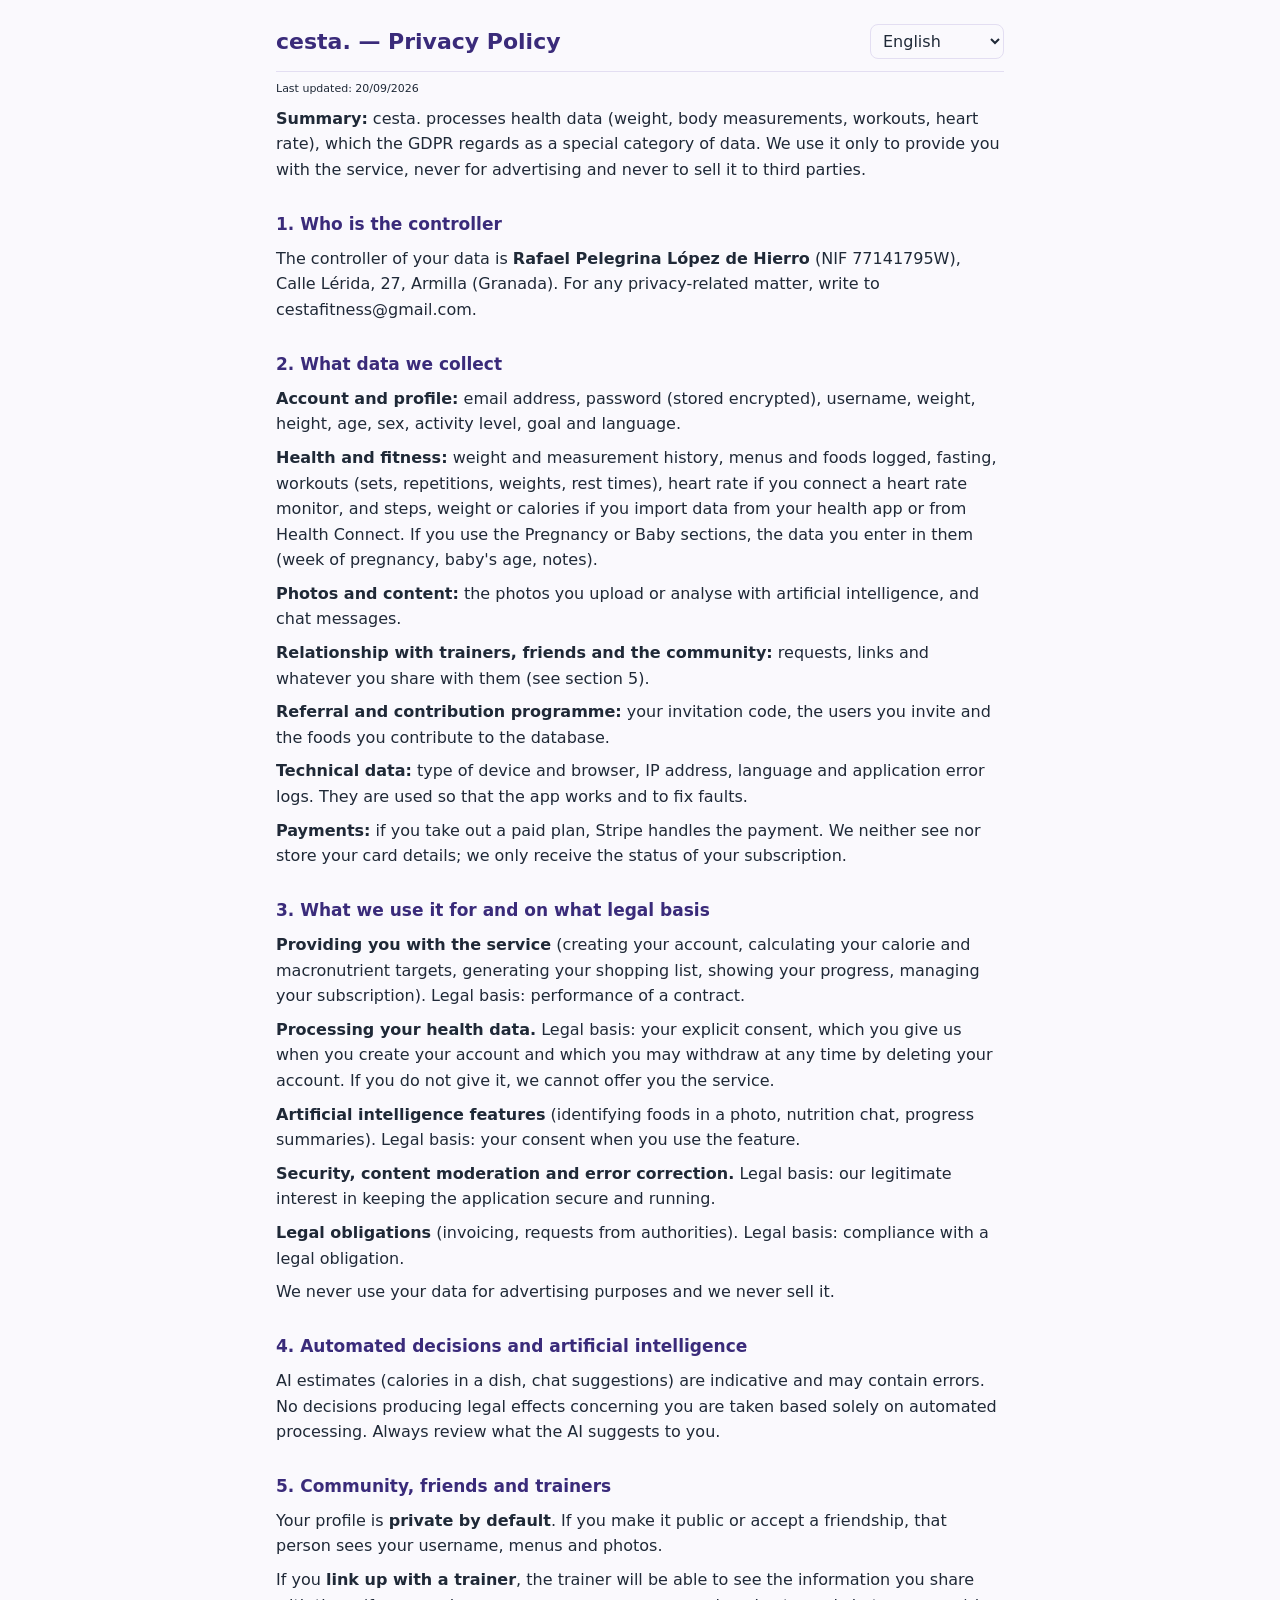
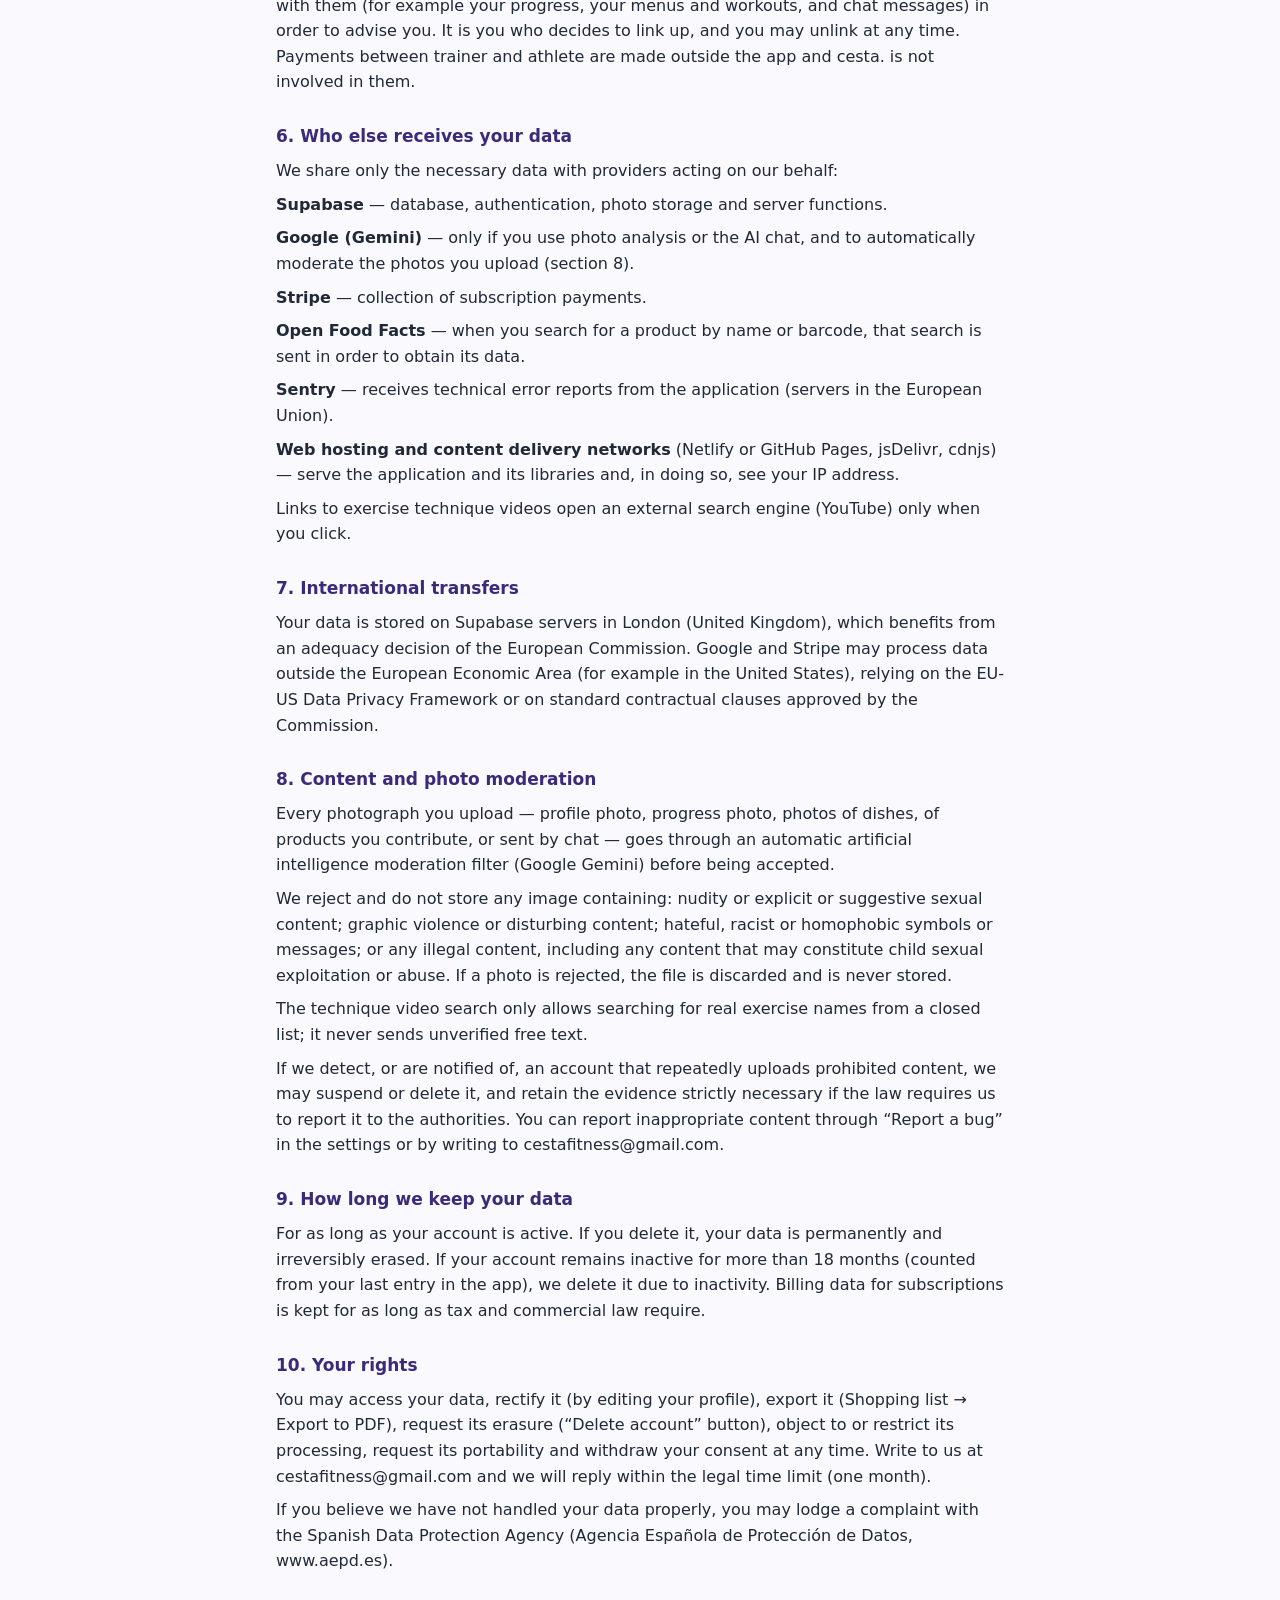
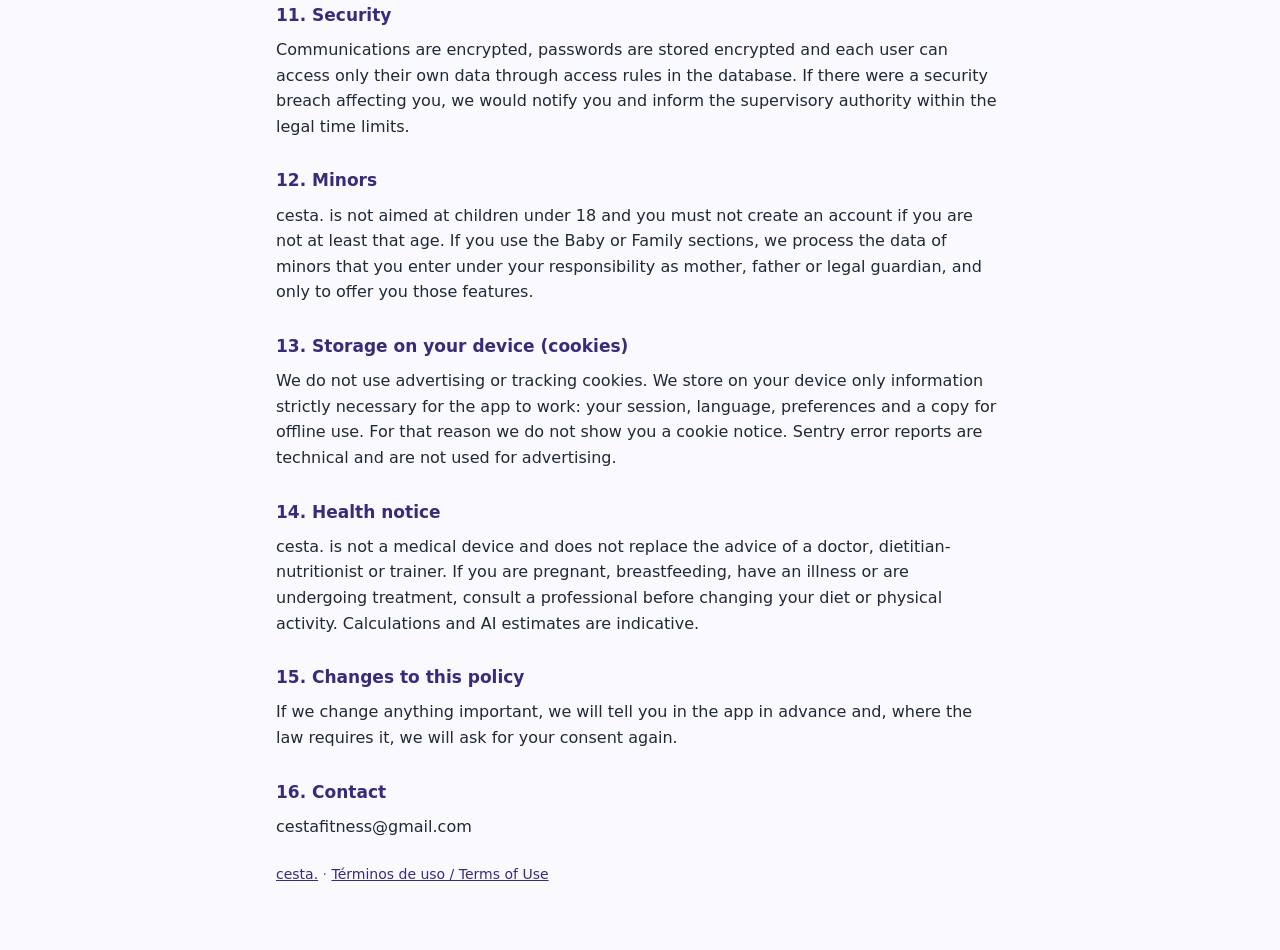
==== privacidad.html @ 1b2e9f7d "Add files via upload" ====
<!doctype html>
<html lang="es"><head><meta charset="utf-8"><meta name="viewport" content="width=device-width,initial-scale=1">
<title>cesta. — Política de privacidad</title><meta name="robots" content="index,follow">
<style>
:root{--bg:#faf9fd;--ink:#1f2937;--soft:#6c6483;--acc:#3a2b7a;--line:#e3def2}
@media (prefers-color-scheme:dark){:root{--bg:#14121f;--ink:#e8e6f2;--soft:#a39dbb;--acc:#b9a9ff;--line:#2c2740}}
*{box-sizing:border-box}body{margin:0;background:var(--bg);color:var(--ink);font:16px/1.6 system-ui,-apple-system,"Segoe UI",Roboto,sans-serif}
main{max-width:760px;margin:0 auto;padding:24px 16px 64px}
header{display:flex;flex-wrap:wrap;gap:12px;align-items:center;justify-content:space-between;border-bottom:1px solid var(--line);padding-bottom:12px;margin-bottom:8px}
h1{font-size:22px;margin:0;color:var(--acc)}h2{font-size:17px;margin:28px 0 6px;color:var(--acc)}p{margin:8px 0}
select{font:inherit;padding:6px 8px;border:1px solid var(--line);border-radius:8px;background:var(--bg);color:var(--ink);max-width:100%}
a{color:var(--acc)}nav{font-size:14px;color:var(--soft);margin-top:24px}
</style></head><body><main>
<header><h1 id="ttl">cesta. — Política de privacidad</h1><label><span class="sr" style="position:absolute;left:-9999px">Idioma</span><select id="lang" aria-label="Idioma / Language"><option value="es">Español</option><option value="en">English</option><option value="fr">Français</option><option value="de">Deutsch</option><option value="it">Italiano</option><option value="pt">Português</option><option value="nl">Nederlands</option><option value="pl">Polski</option><option value="ro">Română</option><option value="el">Ελληνικά</option><option value="sv">Svenska</option><option value="da">Dansk</option><option value="fi">Suomi</option><option value="cs">Čeština</option><option value="sk">Slovenčina</option><option value="hu">Magyar</option><option value="bg">Български</option><option value="hr">Hrvatski</option><option value="sl">Slovenščina</option><option value="et">Eesti</option><option value="lv">Latviešu</option><option value="lt">Lietuvių</option><option value="mt">Malti</option><option value="ga">Gaeilge</option></select></label></header>
<div id="doc"></div>
<nav><a href="/">cesta.</a> · <a href="/terminos.html">Términos de uso / Terms of Use</a></nav>
</main>
<script>
var DOCS={"es":"\u003cp style=\"font-size:11px;color:var(--ink-soft)\">Última actualización: 20/09/2026\u003c/p>\n  \u003cp>\u003cstrong>Resumen:\u003c/strong> cesta. trata datos de salud (peso, medidas corporales, entrenamientos, ritmo cardíaco), que el RGPD considera una categoría especial de datos. Solo los usamos para prestarte el servicio, nunca para publicidad ni para venderlos a terceros.\u003c/p>\n\n  \u003ch2>1. Quién es el responsable\u003c/h2>\n  \u003cp>El responsable del tratamiento de tus datos es \u003cstrong>Rafael Pelegrina López de Hierro\u003c/strong> (NIF 77141795W), Calle Lérida, 27, Armilla (Granada). Para cualquier cuestión sobre privacidad, escribe a cestafitness@gmail.com.\u003c/p>\n\n  \u003ch2>2. Qué datos recogemos\u003c/h2>\n  \u003cp>\u003cstrong>Cuenta y perfil:\u003c/strong> email, contraseña (guardada cifrada), nombre de usuario, peso, altura, edad, sexo, nivel de actividad, objetivo e idioma.\u003c/p>\n  \u003cp>\u003cstrong>Salud y forma física:\u003c/strong> historial de peso y medidas, menús y alimentos registrados, ayuno, entrenamientos (series, repeticiones, pesos, descansos), ritmo cardíaco si conectas un pulsómetro, y pasos, peso o calorías si importas datos de tu app de salud o de Health Connect. Si usas las secciones de Embarazo o de Bebé, los datos que escribas en ellas (semana de embarazo, edad del bebé, notas).\u003c/p>\n  \u003cp>\u003cstrong>Fotos y contenido:\u003c/strong> las fotos que subes o analizas con inteligencia artificial, y los mensajes de chat.\u003c/p>\n  \u003cp>\u003cstrong>Relación con entrenadores, amigos y comunidad:\u003c/strong> solicitudes, vínculos y lo que compartas con ellos (ver apartado 5).\u003c/p>\n  \u003cp>\u003cstrong>Programa de invitaciones y aportaciones:\u003c/strong> tu código de invitación, los usuarios invitados y los alimentos que aportes a la base de datos.\u003c/p>\n  \u003cp>\u003cstrong>Datos técnicos:\u003c/strong> tipo de dispositivo y navegador, dirección IP, idioma y registros de errores de la aplicación. Sirven para que la app funcione y para corregir fallos.\u003c/p>\n  \u003cp>\u003cstrong>Pagos:\u003c/strong> si contratas un plan de pago, Stripe gestiona el cobro. Nosotros no vemos ni guardamos los datos de tu tarjeta; solo recibimos el estado de tu suscripción.\u003c/p>\n\n  \u003ch2>3. Para qué los usamos y con qué base legal\u003c/h2>\n  \u003cp>\u003cstrong>Prestarte el servicio\u003c/strong> (crear tu cuenta, calcular tus objetivos de calorías y macronutrientes, generar tu lista de la compra, mostrar tu progreso, gestionar tu suscripción). Base legal: la ejecución del contrato.\u003c/p>\n  \u003cp>\u003cstrong>Tratar tus datos de salud.\u003c/strong> Base legal: tu consentimiento explícito, que nos das al crear la cuenta y puedes retirar en cualquier momento borrando tu cuenta. Si no lo das, no podemos ofrecerte el servicio.\u003c/p>\n  \u003cp>\u003cstrong>Funciones de inteligencia artificial\u003c/strong> (identificar alimentos en una foto, chat de nutrición, resúmenes de progreso). Base legal: tu consentimiento al usar la función.\u003c/p>\n  \u003cp>\u003cstrong>Seguridad, moderación de contenido y corrección de errores.\u003c/strong> Base legal: nuestro interés legítimo en mantener la aplicación segura y funcionando.\u003c/p>\n  \u003cp>\u003cstrong>Obligaciones legales\u003c/strong> (facturación, requerimientos de autoridades). Base legal: el cumplimiento de una obligación legal.\u003c/p>\n  \u003cp>Nunca usamos tus datos con fines publicitarios ni los vendemos.\u003c/p>\n\n  \u003ch2>4. Decisiones automatizadas e inteligencia artificial\u003c/h2>\n  \u003cp>Las estimaciones de la IA (calorías de un plato, sugerencias de chat) son orientativas y pueden contener errores. No se toman decisiones con efectos jurídicos sobre ti basadas únicamente en tratamientos automatizados. Revisa siempre lo que te propone la IA.\u003c/p>\n\n  \u003ch2>5. Comunidad, amigos y entrenadores\u003c/h2>\n  \u003cp>Tu perfil es \u003cstrong>privado por defecto\u003c/strong>. Si lo haces público o aceptas una amistad, esa persona ve tu nombre de usuario, menús y fotos.\u003c/p>\n  \u003cp>Si te \u003cstrong>vinculas con un entrenador\u003c/strong>, este podrá ver la información que compartas con él (por ejemplo tu progreso, tus menús y entrenamientos, y los mensajes del chat) para asesorarte. Eres tú quien decide vincularte y puedes desvincularte cuando quieras. Los pagos entre entrenador y atleta se hacen fuera de la app y cesta. no interviene en ellos.\u003c/p>\n\n  \u003ch2>6. Quién más recibe tus datos\u003c/h2>\n  \u003cp>Solo compartimos los datos necesarios con proveedores que actúan por nuestra cuenta:\u003c/p>\n  \u003cp>\u003cstrong>Supabase\u003c/strong> — base de datos, autenticación, almacenamiento de fotos y funciones de servidor.\u003c/p>\n  \u003cp>\u003cstrong>Google (Gemini)\u003c/strong> — solo si usas el análisis de fotos o el chat con IA, y para moderar automáticamente las fotos que subes (apartado 8).\u003c/p>\n  \u003cp>\u003cstrong>Stripe\u003c/strong> — cobro de suscripciones.\u003c/p>\n  \u003cp>\u003cstrong>Open Food Facts\u003c/strong> — cuando buscas un producto por su nombre o código de barras, se envía esa búsqueda para obtener sus datos.\u003c/p>\n  \u003cp>\u003cstrong>Sentry\u003c/strong> — recibe informes técnicos de errores de la aplicación (servidores en la Unión Europea).\u003c/p>\n  \u003cp>\u003cstrong>Alojamiento web y redes de distribución de contenido\u003c/strong> (Netlify o GitHub Pages, jsDelivr, cdnjs) — sirven la aplicación y sus bibliotecas y, al hacerlo, ven tu dirección IP.\u003c/p>\n  \u003cp>Los enlaces a vídeos de técnica de ejercicios abren un buscador externo (YouTube) solo cuando tú pulsas.\u003c/p>\n\n  \u003ch2>7. Transferencias internacionales\u003c/h2>\n  \u003cp>Tus datos se almacenan en servidores de Supabase en Londres (Reino Unido), que cuenta con una decisión de adecuación de la Comisión Europea. Google y Stripe pueden tratar datos fuera del Espacio Económico Europeo (por ejemplo en Estados Unidos), amparándose en el Marco de Privacidad de Datos UE-EE. UU. o en cláusulas contractuales tipo aprobadas por la Comisión.\u003c/p>\n\n  \u003ch2>8. Moderación de contenido y fotos\u003c/h2>\n  \u003cp>Toda fotografía que subas —foto de perfil, de progreso, de platos, de productos que aportes, o enviada por chat— pasa por un filtro automático de moderación con inteligencia artificial (Google Gemini) antes de aceptarse.\u003c/p>\n  \u003cp>Rechazamos y no guardamos ninguna imagen que contenga: desnudez o contenido sexual explícito o insinuante; violencia gráfica o contenido perturbador; símbolos o mensajes de odio, racistas u homófobos; o cualquier contenido ilegal, incluido cualquier contenido que pueda constituir explotación o abuso sexual infantil. Si una foto se rechaza, el archivo se descarta y no llega a guardarse.\u003c/p>\n  \u003cp>El buscador de vídeos de técnica solo permite buscar nombres reales de ejercicios de una lista cerrada; nunca envía texto libre sin verificar.\u003c/p>\n  \u003cp>Si detectamos, o nos reportan, una cuenta que sube repetidamente contenido prohibido, podemos suspenderla o eliminarla, y conservar la evidencia estrictamente necesaria si la ley nos obliga a comunicarla a las autoridades. Puedes reportar contenido inapropiado desde «Reporta un fallo» en los ajustes o escribiendo a cestafitness@gmail.com.\u003c/p>\n\n  \u003ch2>9. Cuánto tiempo conservamos tus datos\u003c/h2>\n  \u003cp>Mientras tu cuenta esté activa. Si la borras, tus datos se eliminan de forma permanente e irreversible. Si tu cuenta pasa más de 18 meses sin actividad (contados desde tu último registro en la app), la eliminamos por inactividad. Los datos de facturación de las suscripciones se conservan durante el tiempo que exija la normativa fiscal y mercantil.\u003c/p>\n\n  \u003ch2>10. Tus derechos\u003c/h2>\n  \u003cp>Puedes acceder a tus datos, rectificarlos (editando tu perfil), exportarlos (Lista de la compra → Exportar a PDF), pedir su supresión (botón «Borrar cuenta»), oponerte o limitar su tratamiento, pedir su portabilidad y retirar tu consentimiento en cualquier momento. Escríbenos a cestafitness@gmail.com y te responderemos en el plazo legal (un mes).\u003c/p>\n  \u003cp>Si crees que no hemos tratado bien tus datos, puedes presentar una reclamación ante la Agencia Española de Protección de Datos (www.aepd.es).\u003c/p>\n\n  \u003ch2>11. Seguridad\u003c/h2>\n  \u003cp>Las comunicaciones van cifradas, las contraseñas se guardan cifradas y cada usuario solo puede acceder a sus propios datos mediante reglas de acceso en la base de datos. Si hubiera una brecha de seguridad que te afectara, te lo comunicaríamos y avisaríamos a la autoridad de control en los plazos legales.\u003c/p>\n\n  \u003ch2>12. Menores de edad\u003c/h2>\n  \u003cp>cesta. no está dirigida a menores de 18 años y no debes crear una cuenta si no los tienes. Si usas las secciones de Bebé o de Familiar, los datos de menores que introduzcas los tratamos bajo tu responsabilidad como madre, padre o tutor legal, y solo para ofrecerte esas funciones.\u003c/p>\n\n  \u003ch2>13. Almacenamiento en tu dispositivo (cookies)\u003c/h2>\n  \u003cp>No usamos cookies de publicidad ni de seguimiento. Guardamos en tu dispositivo únicamente información estrictamente necesaria para que la app funcione: tu sesión, el idioma, tus preferencias y una copia para usarla sin conexión. Por eso no te mostramos un aviso de cookies. Los informes de errores de Sentry son técnicos y no se usan para publicidad.\u003c/p>\n\n  \u003ch2>14. Aviso de salud\u003c/h2>\n  \u003cp>cesta. no es un producto sanitario ni sustituye el consejo de un médico, dietista-nutricionista o entrenador. Si estás embarazada, das el pecho, tienes una enfermedad o sigues un tratamiento, consulta con un profesional antes de cambiar tu alimentación o tu actividad física. Los cálculos y las estimaciones de la IA son orientativos.\u003c/p>\n\n  \u003ch2>15. Cambios en esta política\u003c/h2>\n  \u003cp>Si cambiamos algo importante, te lo diremos en la app con antelación y, cuando la ley lo exija, te pediremos de nuevo tu consentimiento.\u003c/p>\n\n  \u003ch2>16. Contacto\u003c/h2>\n  \u003cp>cestafitness@gmail.com\u003c/p>","en":"\u003cp style=\"font-size:11px;color:var(--ink-soft)\">Last updated: 20/09/2026\u003c/p>\n  \u003cp>\u003cstrong>Summary:\u003c/strong> cesta. processes health data (weight, body measurements, workouts, heart rate), which the GDPR regards as a special category of data. We use it only to provide you with the service, never for advertising and never to sell it to third parties.\u003c/p>\n\n  \u003ch2>1. Who is the controller\u003c/h2>\n  \u003cp>The controller of your data is \u003cstrong>Rafael Pelegrina López de Hierro\u003c/strong> (NIF 77141795W), Calle Lérida, 27, Armilla (Granada). For any privacy-related matter, write to cestafitness@gmail.com.\u003c/p>\n\n  \u003ch2>2. What data we collect\u003c/h2>\n  \u003cp>\u003cstrong>Account and profile:\u003c/strong> email address, password (stored encrypted), username, weight, height, age, sex, activity level, goal and language.\u003c/p>\n  \u003cp>\u003cstrong>Health and fitness:\u003c/strong> weight and measurement history, menus and foods logged, fasting, workouts (sets, repetitions, weights, rest times), heart rate if you connect a heart rate monitor, and steps, weight or calories if you import data from your health app or from Health Connect. If you use the Pregnancy or Baby sections, the data you enter in them (week of pregnancy, baby's age, notes).\u003c/p>\n  \u003cp>\u003cstrong>Photos and content:\u003c/strong> the photos you upload or analyse with artificial intelligence, and chat messages.\u003c/p>\n  \u003cp>\u003cstrong>Relationship with trainers, friends and the community:\u003c/strong> requests, links and whatever you share with them (see section 5).\u003c/p>\n  \u003cp>\u003cstrong>Referral and contribution programme:\u003c/strong> your invitation code, the users you invite and the foods you contribute to the database.\u003c/p>\n  \u003cp>\u003cstrong>Technical data:\u003c/strong> type of device and browser, IP address, language and application error logs. They are used so that the app works and to fix faults.\u003c/p>\n  \u003cp>\u003cstrong>Payments:\u003c/strong> if you take out a paid plan, Stripe handles the payment. We neither see nor store your card details; we only receive the status of your subscription.\u003c/p>\n\n  \u003ch2>3. What we use it for and on what legal basis\u003c/h2>\n  \u003cp>\u003cstrong>Providing you with the service\u003c/strong> (creating your account, calculating your calorie and macronutrient targets, generating your shopping list, showing your progress, managing your subscription). Legal basis: performance of a contract.\u003c/p>\n  \u003cp>\u003cstrong>Processing your health data.\u003c/strong> Legal basis: your explicit consent, which you give us when you create your account and which you may withdraw at any time by deleting your account. If you do not give it, we cannot offer you the service.\u003c/p>\n  \u003cp>\u003cstrong>Artificial intelligence features\u003c/strong> (identifying foods in a photo, nutrition chat, progress summaries). Legal basis: your consent when you use the feature.\u003c/p>\n  \u003cp>\u003cstrong>Security, content moderation and error correction.\u003c/strong> Legal basis: our legitimate interest in keeping the application secure and running.\u003c/p>\n  \u003cp>\u003cstrong>Legal obligations\u003c/strong> (invoicing, requests from authorities). Legal basis: compliance with a legal obligation.\u003c/p>\n  \u003cp>We never use your data for advertising purposes and we never sell it.\u003c/p>\n\n  \u003ch2>4. Automated decisions and artificial intelligence\u003c/h2>\n  \u003cp>AI estimates (calories in a dish, chat suggestions) are indicative and may contain errors. No decisions producing legal effects concerning you are taken based solely on automated processing. Always review what the AI suggests to you.\u003c/p>\n\n  \u003ch2>5. Community, friends and trainers\u003c/h2>\n  \u003cp>Your profile is \u003cstrong>private by default\u003c/strong>. If you make it public or accept a friendship, that person sees your username, menus and photos.\u003c/p>\n  \u003cp>If you \u003cstrong>link up with a trainer\u003c/strong>, the trainer will be able to see the information you share with them (for example your progress, your menus and workouts, and chat messages) in order to advise you. It is you who decides to link up, and you may unlink at any time. Payments between trainer and athlete are made outside the app and cesta. is not involved in them.\u003c/p>\n\n  \u003ch2>6. Who else receives your data\u003c/h2>\n  \u003cp>We share only the necessary data with providers acting on our behalf:\u003c/p>\n  \u003cp>\u003cstrong>Supabase\u003c/strong> — database, authentication, photo storage and server functions.\u003c/p>\n  \u003cp>\u003cstrong>Google (Gemini)\u003c/strong> — only if you use photo analysis or the AI chat, and to automatically moderate the photos you upload (section 8).\u003c/p>\n  \u003cp>\u003cstrong>Stripe\u003c/strong> — collection of subscription payments.\u003c/p>\n  \u003cp>\u003cstrong>Open Food Facts\u003c/strong> — when you search for a product by name or barcode, that search is sent in order to obtain its data.\u003c/p>\n  \u003cp>\u003cstrong>Sentry\u003c/strong> — receives technical error reports from the application (servers in the European Union).\u003c/p>\n  \u003cp>\u003cstrong>Web hosting and content delivery networks\u003c/strong> (Netlify or GitHub Pages, jsDelivr, cdnjs) — serve the application and its libraries and, in doing so, see your IP address.\u003c/p>\n  \u003cp>Links to exercise technique videos open an external search engine (YouTube) only when you click.\u003c/p>\n\n  \u003ch2>7. International transfers\u003c/h2>\n  \u003cp>Your data is stored on Supabase servers in London (United Kingdom), which benefits from an adequacy decision of the European Commission. Google and Stripe may process data outside the European Economic Area (for example in the United States), relying on the EU-US Data Privacy Framework or on standard contractual clauses approved by the Commission.\u003c/p>\n\n  \u003ch2>8. Content and photo moderation\u003c/h2>\n  \u003cp>Every photograph you upload — profile photo, progress photo, photos of dishes, of products you contribute, or sent by chat — goes through an automatic artificial intelligence moderation filter (Google Gemini) before being accepted.\u003c/p>\n  \u003cp>We reject and do not store any image containing: nudity or explicit or suggestive sexual content; graphic violence or disturbing content; hateful, racist or homophobic symbols or messages; or any illegal content, including any content that may constitute child sexual exploitation or abuse. If a photo is rejected, the file is discarded and is never stored.\u003c/p>\n  \u003cp>The technique video search only allows searching for real exercise names from a closed list; it never sends unverified free text.\u003c/p>\n  \u003cp>If we detect, or are notified of, an account that repeatedly uploads prohibited content, we may suspend or delete it, and retain the evidence strictly necessary if the law requires us to report it to the authorities. You can report inappropriate content through “Report a bug” in the settings or by writing to cestafitness@gmail.com.\u003c/p>\n\n  \u003ch2>9. How long we keep your data\u003c/h2>\n  \u003cp>For as long as your account is active. If you delete it, your data is permanently and irreversibly erased. If your account remains inactive for more than 18 months (counted from your last entry in the app), we delete it due to inactivity. Billing data for subscriptions is kept for as long as tax and commercial law require.\u003c/p>\n\n  \u003ch2>10. Your rights\u003c/h2>\n  \u003cp>You may access your data, rectify it (by editing your profile), export it (Shopping list → Export to PDF), request its erasure (“Delete account” button), object to or restrict its processing, request its portability and withdraw your consent at any time. Write to us at cestafitness@gmail.com and we will reply within the legal time limit (one month).\u003c/p>\n  \u003cp>If you believe we have not handled your data properly, you may lodge a complaint with the Spanish Data Protection Agency (Agencia Española de Protección de Datos, www.aepd.es).\u003c/p>\n\n  \u003ch2>11. Security\u003c/h2>\n  \u003cp>Communications are encrypted, passwords are stored encrypted and each user can access only their own data through access rules in the database. If there were a security breach affecting you, we would notify you and inform the supervisory authority within the legal time limits.\u003c/p>\n\n  \u003ch2>12. Minors\u003c/h2>\n  \u003cp>cesta. is not aimed at children under 18 and you must not create an account if you are not at least that age. If you use the Baby or Family sections, we process the data of minors that you enter under your responsibility as mother, father or legal guardian, and only to offer you those features.\u003c/p>\n\n  \u003ch2>13. Storage on your device (cookies)\u003c/h2>\n  \u003cp>We do not use advertising or tracking cookies. We store on your device only information strictly necessary for the app to work: your session, language, preferences and a copy for offline use. For that reason we do not show you a cookie notice. Sentry error reports are technical and are not used for advertising.\u003c/p>\n\n  \u003ch2>14. Health notice\u003c/h2>\n  \u003cp>cesta. is not a medical device and does not replace the advice of a doctor, dietitian-nutritionist or trainer. If you are pregnant, breastfeeding, have an illness or are undergoing treatment, consult a professional before changing your diet or physical activity. Calculations and AI estimates are indicative.\u003c/p>\n\n  \u003ch2>15. Changes to this policy\u003c/h2>\n  \u003cp>If we change anything important, we will tell you in the app in advance and, where the law requires it, we will ask for your consent again.\u003c/p>\n\n  \u003ch2>16. Contact\u003c/h2>\n  \u003cp>cestafitness@gmail.com\u003c/p>","fr":"\u003cp style=\"font-size:11px;color:var(--ink-soft)\">Dernière mise à jour : 20/09/2026\u003c/p>\n  \u003cp>\u003cstrong>Résumé :\u003c/strong> cesta. traite des données de santé (poids, mensurations, entraînements, fréquence cardiaque), que le RGPD considère comme une catégorie particulière de données. Nous ne les utilisons que pour vous fournir le service, jamais à des fins publicitaires ni pour les vendre à des tiers.\u003c/p>\n\n  \u003ch2>1. Qui est le responsable du traitement\u003c/h2>\n  \u003cp>Le responsable du traitement de vos données est \u003cstrong>Rafael Pelegrina López de Hierro\u003c/strong> (NIF 77141795W), Calle Lérida, 27, Armilla (Granada). Pour toute question relative à la vie privée, écrivez à cestafitness@gmail.com.\u003c/p>\n\n  \u003ch2>2. Quelles données nous collectons\u003c/h2>\n  \u003cp>\u003cstrong>Compte et profil :\u003c/strong> adresse e-mail, mot de passe (conservé sous forme chiffrée), nom d'utilisateur, poids, taille, âge, sexe, niveau d'activité, objectif et langue.\u003c/p>\n  \u003cp>\u003cstrong>Santé et condition physique :\u003c/strong> historique du poids et des mensurations, menus et aliments enregistrés, jeûne, entraînements (séries, répétitions, charges, temps de repos), fréquence cardiaque si vous connectez un cardiofréquencemètre, ainsi que pas, poids ou calories si vous importez des données depuis votre application de santé ou depuis Health Connect. Si vous utilisez les rubriques Grossesse ou Bébé, les données que vous y saisissez (semaine de grossesse, âge du bébé, notes).\u003c/p>\n  \u003cp>\u003cstrong>Photos et contenus :\u003c/strong> les photos que vous téléversez ou faites analyser par intelligence artificielle, ainsi que les messages du chat.\u003c/p>\n  \u003cp>\u003cstrong>Relations avec les coachs, les amis et la communauté :\u003c/strong> demandes, liens et ce que vous partagez avec eux (voir la section 5).\u003c/p>\n  \u003cp>\u003cstrong>Programme de parrainage et de contributions :\u003c/strong> votre code de parrainage, les utilisateurs parrainés et les aliments que vous ajoutez à la base de données.\u003c/p>\n  \u003cp>\u003cstrong>Données techniques :\u003c/strong> type d'appareil et de navigateur, adresse IP, langue et journaux d'erreurs de l'application. Elles servent au bon fonctionnement de l'application et à la correction des défauts.\u003c/p>\n  \u003cp>\u003cstrong>Paiements :\u003c/strong> si vous souscrivez un abonnement payant, Stripe gère l'encaissement. Nous ne voyons ni ne conservons les données de votre carte ; nous recevons uniquement l'état de votre abonnement.\u003c/p>\n\n  \u003ch2>3. Pourquoi nous les utilisons et sur quelle base juridique\u003c/h2>\n  \u003cp>\u003cstrong>Vous fournir le service\u003c/strong> (créer votre compte, calculer vos objectifs de calories et de macronutriments, générer votre liste de courses, afficher votre progression, gérer votre abonnement). Base juridique : l'exécution du contrat.\u003c/p>\n  \u003cp>\u003cstrong>Traiter vos données de santé.\u003c/strong> Base juridique : votre consentement explicite, que vous nous donnez lors de la création du compte et que vous pouvez retirer à tout moment en supprimant votre compte. Si vous ne le donnez pas, nous ne pouvons pas vous proposer le service.\u003c/p>\n  \u003cp>\u003cstrong>Fonctions d'intelligence artificielle\u003c/strong> (identifier des aliments sur une photo, chat nutrition, résumés de progression). Base juridique : votre consentement lors de l'utilisation de la fonction.\u003c/p>\n  \u003cp>\u003cstrong>Sécurité, modération des contenus et correction des erreurs.\u003c/strong> Base juridique : notre intérêt légitime à maintenir l'application sûre et en état de fonctionnement.\u003c/p>\n  \u003cp>\u003cstrong>Obligations légales\u003c/strong> (facturation, demandes des autorités). Base juridique : le respect d'une obligation légale.\u003c/p>\n  \u003cp>Nous n'utilisons jamais vos données à des fins publicitaires et nous ne les vendons pas.\u003c/p>\n\n  \u003ch2>4. Décisions automatisées et intelligence artificielle\u003c/h2>\n  \u003cp>Les estimations de l'IA (calories d'un plat, suggestions du chat) sont données à titre indicatif et peuvent comporter des erreurs. Aucune décision produisant des effets juridiques à votre égard n'est prise sur le seul fondement d'un traitement automatisé. Vérifiez toujours ce que l'IA vous propose.\u003c/p>\n\n  \u003ch2>5. Communauté, amis et coachs\u003c/h2>\n  \u003cp>Votre profil est \u003cstrong>privé par défaut\u003c/strong>. Si vous le rendez public ou acceptez une demande d'ami, cette personne voit votre nom d'utilisateur, vos menus et vos photos.\u003c/p>\n  \u003cp>Si vous \u003cstrong>vous associez à un coach\u003c/strong>, celui-ci pourra consulter les informations que vous partagez avec lui (par exemple votre progression, vos menus et entraînements, et les messages du chat) afin de vous conseiller. C'est vous qui décidez de vous associer et vous pouvez rompre ce lien à tout moment. Les paiements entre coach et athlète s'effectuent en dehors de l'application et cesta. n'y intervient pas.\u003c/p>\n\n  \u003ch2>6. Qui d'autre reçoit vos données\u003c/h2>\n  \u003cp>Nous ne partageons que les données nécessaires avec des prestataires agissant pour notre compte :\u003c/p>\n  \u003cp>\u003cstrong>Supabase\u003c/strong> — base de données, authentification, stockage des photos et fonctions serveur.\u003c/p>\n  \u003cp>\u003cstrong>Google (Gemini)\u003c/strong> — uniquement si vous utilisez l'analyse de photos ou le chat IA, et pour modérer automatiquement les photos que vous téléversez (section 8).\u003c/p>\n  \u003cp>\u003cstrong>Stripe\u003c/strong> — encaissement des abonnements.\u003c/p>\n  \u003cp>\u003cstrong>Open Food Facts\u003c/strong> — lorsque vous recherchez un produit par son nom ou son code-barres, cette recherche est transmise afin d'obtenir ses données.\u003c/p>\n  \u003cp>\u003cstrong>Sentry\u003c/strong> — reçoit des rapports techniques d'erreurs de l'application (serveurs situés dans l'Union européenne).\u003c/p>\n  \u003cp>\u003cstrong>Hébergement web et réseaux de diffusion de contenu\u003c/strong> (Netlify ou GitHub Pages, jsDelivr, cdnjs) — distribuent l'application et ses bibliothèques et, ce faisant, voient votre adresse IP.\u003c/p>\n  \u003cp>Les liens vers des vidéos de technique d'exercices ouvrent un moteur de recherche externe (YouTube) uniquement lorsque vous cliquez.\u003c/p>\n\n  \u003ch2>7. Transferts internationaux\u003c/h2>\n  \u003cp>Vos données sont stockées sur des serveurs de Supabase à Londres (Royaume-Uni), pays bénéficiant d'une décision d'adéquation de la Commission européenne. Google et Stripe peuvent traiter des données en dehors de l'Espace économique européen (par exemple aux États-Unis), sur la base du cadre de protection des données UE-États-Unis ou de clauses contractuelles types approuvées par la Commission.\u003c/p>\n\n  \u003ch2>8. Modération des contenus et des photos\u003c/h2>\n  \u003cp>Toute photographie que vous téléversez — photo de profil, de progression, de plats, de produits que vous ajoutez, ou envoyée par chat — passe par un filtre automatique de modération par intelligence artificielle (Google Gemini) avant d'être acceptée.\u003c/p>\n  \u003cp>Nous rejetons et ne conservons aucune image contenant : de la nudité ou un contenu sexuel explicite ou suggestif ; de la violence explicite ou un contenu choquant ; des symboles ou messages haineux, racistes ou homophobes ; ou tout contenu illégal, y compris tout contenu pouvant constituer de l'exploitation ou des abus sexuels sur mineurs. Si une photo est rejetée, le fichier est supprimé et n'est jamais conservé.\u003c/p>\n  \u003cp>Le moteur de recherche de vidéos de technique ne permet de rechercher que des noms d'exercices réels issus d'une liste fermée ; il n'envoie jamais de texte libre non vérifié.\u003c/p>\n  \u003cp>Si nous détectons, ou si l'on nous signale, un compte qui téléverse de façon répétée des contenus interdits, nous pouvons le suspendre ou le supprimer, et conserver les éléments de preuve strictement nécessaires si la loi nous oblige à les communiquer aux autorités. Vous pouvez signaler un contenu inapproprié depuis « Signaler un problème » dans les paramètres ou en écrivant à cestafitness@gmail.com.\u003c/p>\n\n  \u003ch2>9. Durée de conservation de vos données\u003c/h2>\n  \u003cp>Tant que votre compte est actif. Si vous le supprimez, vos données sont effacées de manière définitive et irréversible. Si votre compte reste plus de 18 mois sans activité (à compter de votre dernière saisie dans l'application), nous le supprimons pour inactivité. Les données de facturation des abonnements sont conservées pendant la durée exigée par la réglementation fiscale et commerciale.\u003c/p>\n\n  \u003ch2>10. Vos droits\u003c/h2>\n  \u003cp>Vous pouvez accéder à vos données, les rectifier (en modifiant votre profil), les exporter (Liste de courses → Exporter en PDF), demander leur effacement (bouton « Supprimer le compte »), vous opposer à leur traitement ou en demander la limitation, demander leur portabilité et retirer votre consentement à tout moment. Écrivez-nous à cestafitness@gmail.com et nous vous répondrons dans le délai légal (un mois).\u003c/p>\n  \u003cp>Si vous estimez que vos données n'ont pas été traitées correctement, vous pouvez introduire une réclamation auprès de l'Agence espagnole de protection des données (Agencia Española de Protección de Datos, www.aepd.es), ou auprès de l'autorité de contrôle de votre pays de résidence.\u003c/p>\n\n  \u003ch2>11. Sécurité\u003c/h2>\n  \u003cp>Les communications sont chiffrées, les mots de passe sont conservés sous forme chiffrée et chaque utilisateur ne peut accéder qu'à ses propres données grâce à des règles d'accès dans la base de données. En cas de violation de données susceptible de vous affecter, nous vous en informerions et avertirions l'autorité de contrôle dans les délais légaux.\u003c/p>\n\n  \u003ch2>12. Mineurs\u003c/h2>\n  \u003cp>cesta. ne s'adresse pas aux enfants de moins de 18 ans et vous ne devez pas créer de compte si vous n'avez pas cet âge. Si vous utilisez les rubriques Bébé ou Famille, nous traitons les données de mineurs que vous saisissez sous votre responsabilité de mère, de père ou de représentant légal, et uniquement pour vous proposer ces fonctions.\u003c/p>\n\n  \u003ch2>13. Stockage sur votre appareil (cookies)\u003c/h2>\n  \u003cp>Nous n'utilisons ni cookies publicitaires ni cookies de suivi. Nous enregistrons sur votre appareil uniquement les informations strictement nécessaires au fonctionnement de l'application : votre session, la langue, vos préférences et une copie permettant une utilisation hors ligne. C'est pourquoi nous ne vous affichons pas de bandeau de cookies. Les rapports d'erreurs de Sentry sont techniques et ne sont pas utilisés à des fins publicitaires.\u003c/p>\n\n  \u003ch2>14. Avertissement sur la santé\u003c/h2>\n  \u003cp>cesta. n'est pas un dispositif médical et ne remplace pas l'avis d'un médecin, d'un diététicien-nutritionniste ou d'un coach. Si vous êtes enceinte, si vous allaitez, si vous êtes atteint(e) d'une maladie ou suivez un traitement, consultez un professionnel avant de modifier votre alimentation ou votre activité physique. Les calculs et les estimations de l'IA sont indicatifs.\u003c/p>\n\n  \u003ch2>15. Modifications de cette politique\u003c/h2>\n  \u003cp>Si nous modifions un élément important, nous vous en informerons à l'avance dans l'application et, lorsque la loi l'exige, nous solliciterons de nouveau votre consentement.\u003c/p>\n\n  \u003ch2>16. Contact\u003c/h2>\n  \u003cp>cestafitness@gmail.com\u003c/p>","de":"\u003cp style=\"font-size:11px;color:var(--ink-soft)\">Letzte Aktualisierung: 20.09.2026\u003c/p>\n  \u003cp>\u003cstrong>Zusammenfassung:\u003c/strong> cesta. verarbeitet Gesundheitsdaten (Gewicht, Körpermaße, Trainingseinheiten, Herzfrequenz), die die DSGVO als besondere Kategorie personenbezogener Daten einstuft. Wir verwenden sie ausschließlich, um Ihnen den Dienst bereitzustellen, niemals für Werbung und niemals, um sie an Dritte zu verkaufen.\u003c/p>\n\n  \u003ch2>1. Wer ist der Verantwortliche\u003c/h2>\n  \u003cp>Verantwortlicher für die Verarbeitung Ihrer Daten ist \u003cstrong>Rafael Pelegrina López de Hierro\u003c/strong> (NIF 77141795W), Calle Lérida, 27, Armilla (Granada). Bei Fragen zum Datenschutz schreiben Sie an cestafitness@gmail.com.\u003c/p>\n\n  \u003ch2>2. Welche Daten wir erheben\u003c/h2>\n  \u003cp>\u003cstrong>Konto und Profil:\u003c/strong> E-Mail-Adresse, Passwort (verschlüsselt gespeichert), Benutzername, Gewicht, Größe, Alter, Geschlecht, Aktivitätsniveau, Ziel und Sprache.\u003c/p>\n  \u003cp>\u003cstrong>Gesundheit und Fitness:\u003c/strong> Verlauf von Gewicht und Körpermaßen, erfasste Menüs und Lebensmittel, Fasten, Trainingseinheiten (Sätze, Wiederholungen, Gewichte, Pausen), Herzfrequenz, wenn Sie einen Herzfrequenzmesser verbinden, sowie Schritte, Gewicht oder Kalorien, wenn Sie Daten aus Ihrer Gesundheits-App oder aus Health Connect importieren. Wenn Sie die Bereiche Schwangerschaft oder Baby nutzen, die Daten, die Sie dort eingeben (Schwangerschaftswoche, Alter des Babys, Notizen).\u003c/p>\n  \u003cp>\u003cstrong>Fotos und Inhalte:\u003c/strong> die Fotos, die Sie hochladen oder mit künstlicher Intelligenz analysieren lassen, sowie Chat-Nachrichten.\u003c/p>\n  \u003cp>\u003cstrong>Beziehung zu Trainern, Freunden und zur Community:\u003c/strong> Anfragen, Verknüpfungen und das, was Sie mit ihnen teilen (siehe Abschnitt 5).\u003c/p>\n  \u003cp>\u003cstrong>Einladungs- und Beitragsprogramm:\u003c/strong> Ihr Einladungscode, die eingeladenen Nutzer und die Lebensmittel, die Sie zur Datenbank beisteuern.\u003c/p>\n  \u003cp>\u003cstrong>Technische Daten:\u003c/strong> Geräte- und Browsertyp, IP-Adresse, Sprache und Fehlerprotokolle der Anwendung. Sie dienen dazu, dass die App funktioniert, und zur Behebung von Fehlern.\u003c/p>\n  \u003cp>\u003cstrong>Zahlungen:\u003c/strong> Wenn Sie einen kostenpflichtigen Tarif abschließen, wickelt Stripe die Zahlung ab. Wir sehen und speichern Ihre Kartendaten nicht; wir erhalten lediglich den Status Ihres Abonnements.\u003c/p>\n\n  \u003ch2>3. Wofür wir sie verwenden und auf welcher Rechtsgrundlage\u003c/h2>\n  \u003cp>\u003cstrong>Bereitstellung des Dienstes\u003c/strong> (Erstellung Ihres Kontos, Berechnung Ihrer Kalorien- und Makronährstoffziele, Erstellung Ihrer Einkaufsliste, Darstellung Ihres Fortschritts, Verwaltung Ihres Abonnements). Rechtsgrundlage: Vertragserfüllung.\u003c/p>\n  \u003cp>\u003cstrong>Verarbeitung Ihrer Gesundheitsdaten.\u003c/strong> Rechtsgrundlage: Ihre ausdrückliche Einwilligung, die Sie uns bei der Kontoerstellung erteilen und die Sie jederzeit widerrufen können, indem Sie Ihr Konto löschen. Wenn Sie sie nicht erteilen, können wir Ihnen den Dienst nicht anbieten.\u003c/p>\n  \u003cp>\u003cstrong>Funktionen mit künstlicher Intelligenz\u003c/strong> (Erkennung von Lebensmitteln auf einem Foto, Ernährungs-Chat, Zusammenfassungen des Fortschritts). Rechtsgrundlage: Ihre Einwilligung bei Nutzung der Funktion.\u003c/p>\n  \u003cp>\u003cstrong>Sicherheit, Inhaltsmoderation und Fehlerbehebung.\u003c/strong> Rechtsgrundlage: unser berechtigtes Interesse, die Anwendung sicher und funktionsfähig zu halten.\u003c/p>\n  \u003cp>\u003cstrong>Rechtliche Verpflichtungen\u003c/strong> (Rechnungsstellung, Anfragen von Behörden). Rechtsgrundlage: Erfüllung einer rechtlichen Verpflichtung.\u003c/p>\n  \u003cp>Wir verwenden Ihre Daten niemals zu Werbezwecken und verkaufen sie nicht.\u003c/p>\n\n  \u003ch2>4. Automatisierte Entscheidungen und künstliche Intelligenz\u003c/h2>\n  \u003cp>Die Schätzungen der KI (Kalorien eines Gerichts, Chat-Vorschläge) sind unverbindliche Richtwerte und können Fehler enthalten. Es werden keine Entscheidungen mit rechtlicher Wirkung Ihnen gegenüber ausschließlich auf Grundlage einer automatisierten Verarbeitung getroffen. Prüfen Sie stets, was Ihnen die KI vorschlägt.\u003c/p>\n\n  \u003ch2>5. Community, Freunde und Trainer\u003c/h2>\n  \u003cp>Ihr Profil ist \u003cstrong>standardmäßig privat\u003c/strong>. Wenn Sie es öffentlich machen oder eine Freundschaft annehmen, sieht diese Person Ihren Benutzernamen, Ihre Menüs und Fotos.\u003c/p>\n  \u003cp>Wenn Sie sich \u003cstrong>mit einem Trainer verknüpfen\u003c/strong>, kann dieser die Informationen einsehen, die Sie mit ihm teilen (zum Beispiel Ihren Fortschritt, Ihre Menüs und Trainingseinheiten sowie die Chat-Nachrichten), um Sie zu beraten. Sie entscheiden selbst, ob Sie sich verknüpfen, und können die Verknüpfung jederzeit wieder lösen. Zahlungen zwischen Trainer und Athlet erfolgen außerhalb der App, und cesta. ist daran nicht beteiligt.\u003c/p>\n\n  \u003ch2>6. Wer sonst Ihre Daten erhält\u003c/h2>\n  \u003cp>Wir geben nur die erforderlichen Daten an Dienstleister weiter, die in unserem Auftrag handeln:\u003c/p>\n  \u003cp>\u003cstrong>Supabase\u003c/strong> — Datenbank, Authentifizierung, Speicherung von Fotos und Serverfunktionen.\u003c/p>\n  \u003cp>\u003cstrong>Google (Gemini)\u003c/strong> — nur, wenn Sie die Fotoanalyse oder den KI-Chat nutzen, sowie zur automatischen Moderation der von Ihnen hochgeladenen Fotos (Abschnitt 8).\u003c/p>\n  \u003cp>\u003cstrong>Stripe\u003c/strong> — Einzug der Abonnementzahlungen.\u003c/p>\n  \u003cp>\u003cstrong>Open Food Facts\u003c/strong> — wenn Sie ein Produkt nach Name oder Barcode suchen, wird diese Suchanfrage übermittelt, um die Produktdaten abzurufen.\u003c/p>\n  \u003cp>\u003cstrong>Sentry\u003c/strong> — erhält technische Fehlerberichte der Anwendung (Server in der Europäischen Union).\u003c/p>\n  \u003cp>\u003cstrong>Webhosting und Content-Delivery-Netzwerke\u003c/strong> (Netlify oder GitHub Pages, jsDelivr, cdnjs) — liefern die Anwendung und ihre Bibliotheken aus und sehen dabei Ihre IP-Adresse.\u003c/p>\n  \u003cp>Links zu Videos mit Übungstechniken öffnen eine externe Suchmaschine (YouTube) nur, wenn Sie darauf klicken.\u003c/p>\n\n  \u003ch2>7. Internationale Datenübermittlungen\u003c/h2>\n  \u003cp>Ihre Daten werden auf Servern von Supabase in London (Vereinigtes Königreich) gespeichert, für das ein Angemessenheitsbeschluss der Europäischen Kommission vorliegt. Google und Stripe können Daten außerhalb des Europäischen Wirtschaftsraums (zum Beispiel in den Vereinigten Staaten) verarbeiten, gestützt auf das EU-US-Datenschutzrahmenabkommen (Data Privacy Framework) oder auf von der Kommission genehmigte Standardvertragsklauseln.\u003c/p>\n\n  \u003ch2>8. Moderation von Inhalten und Fotos\u003c/h2>\n  \u003cp>Jedes Foto, das Sie hochladen — Profilfoto, Fortschrittsfoto, Fotos von Gerichten, von Produkten, die Sie beisteuern, oder per Chat gesendete Fotos —, durchläuft vor der Annahme einen automatischen Moderationsfilter mit künstlicher Intelligenz (Google Gemini).\u003c/p>\n  \u003cp>Wir lehnen jedes Bild ab und speichern es nicht, das Folgendes enthält: Nacktheit oder explizite bzw. anzügliche sexuelle Inhalte; drastische Gewaltdarstellungen oder verstörende Inhalte; hasserfüllte, rassistische oder homophobe Symbole oder Botschaften; oder jegliche rechtswidrigen Inhalte, einschließlich Inhalten, die sexuelle Ausbeutung oder sexuellen Missbrauch von Kindern darstellen könnten. Wird ein Foto abgelehnt, wird die Datei verworfen und gelangt nie zur Speicherung.\u003c/p>\n  \u003cp>Die Suche nach Technikvideos erlaubt nur die Suche nach echten Übungsnamen aus einer geschlossenen Liste; es wird niemals ungeprüfter Freitext gesendet.\u003c/p>\n  \u003cp>Wenn wir ein Konto feststellen oder gemeldet bekommen, das wiederholt verbotene Inhalte hochlädt, können wir es sperren oder löschen und die unbedingt erforderlichen Beweismittel aufbewahren, falls das Gesetz uns zur Meldung an die Behörden verpflichtet. Unangemessene Inhalte können Sie über „Fehler melden“ in den Einstellungen oder per E-Mail an cestafitness@gmail.com melden.\u003c/p>\n\n  \u003ch2>9. Wie lange wir Ihre Daten aufbewahren\u003c/h2>\n  \u003cp>Solange Ihr Konto aktiv ist. Wenn Sie es löschen, werden Ihre Daten dauerhaft und unwiderruflich gelöscht. Bleibt Ihr Konto mehr als 18 Monate ohne Aktivität (gerechnet ab Ihrem letzten Eintrag in der App), löschen wir es wegen Inaktivität. Abrechnungsdaten der Abonnements werden so lange aufbewahrt, wie es das Steuer- und Handelsrecht verlangt.\u003c/p>\n\n  \u003ch2>10. Ihre Rechte\u003c/h2>\n  \u003cp>Sie können Auskunft über Ihre Daten erhalten, sie berichtigen (durch Bearbeiten Ihres Profils), exportieren (Einkaufsliste → Als PDF exportieren), ihre Löschung verlangen (Schaltfläche „Konto löschen“), der Verarbeitung widersprechen oder deren Einschränkung verlangen, Datenübertragbarkeit verlangen und Ihre Einwilligung jederzeit widerrufen. Schreiben Sie uns an cestafitness@gmail.com; wir antworten innerhalb der gesetzlichen Frist (ein Monat).\u003c/p>\n  \u003cp>Wenn Sie der Ansicht sind, dass wir Ihre Daten nicht ordnungsgemäß verarbeitet haben, können Sie Beschwerde bei der Spanischen Datenschutzagentur (Agencia Española de Protección de Datos, www.aepd.es) oder bei der Aufsichtsbehörde Ihres Wohnsitzlandes einlegen.\u003c/p>\n\n  \u003ch2>11. Sicherheit\u003c/h2>\n  \u003cp>Die Kommunikation ist verschlüsselt, Passwörter werden verschlüsselt gespeichert, und jeder Nutzer kann über Zugriffsregeln in der Datenbank nur auf seine eigenen Daten zugreifen. Sollte es zu einer Verletzung der Datensicherheit kommen, die Sie betrifft, würden wir Sie benachrichtigen und die Aufsichtsbehörde innerhalb der gesetzlichen Fristen informieren.\u003c/p>\n\n  \u003ch2>12. Minderjährige\u003c/h2>\n  \u003cp>cesta. richtet sich nicht an Kinder unter 18 Jahren, und Sie dürfen kein Konto erstellen, wenn Sie dieses Alter nicht erreicht haben. Wenn Sie die Bereiche Baby oder Familie nutzen, verarbeiten wir die von Ihnen eingegebenen Daten Minderjähriger unter Ihrer Verantwortung als Mutter, Vater oder gesetzlicher Vertreter und nur, um Ihnen diese Funktionen anzubieten.\u003c/p>\n\n  \u003ch2>13. Speicherung auf Ihrem Gerät (Cookies)\u003c/h2>\n  \u003cp>Wir verwenden keine Werbe- oder Tracking-Cookies. Wir speichern auf Ihrem Gerät ausschließlich Informationen, die für das Funktionieren der App unbedingt erforderlich sind: Ihre Sitzung, die Sprache, Ihre Einstellungen und eine Kopie zur Offline-Nutzung. Deshalb zeigen wir Ihnen keinen Cookie-Hinweis an. Die Fehlerberichte von Sentry sind technischer Natur und werden nicht für Werbung verwendet.\u003c/p>\n\n  \u003ch2>14. Gesundheitshinweis\u003c/h2>\n  \u003cp>cesta. ist kein Medizinprodukt und ersetzt nicht den Rat eines Arztes, Ernährungsberaters (Diätassistenten) oder Trainers. Wenn Sie schwanger sind, stillen, an einer Erkrankung leiden oder sich in Behandlung befinden, sprechen Sie mit einer Fachperson, bevor Sie Ihre Ernährung oder Ihre körperliche Aktivität ändern. Die Berechnungen und Schätzungen der KI sind unverbindliche Richtwerte.\u003c/p>\n\n  \u003ch2>15. Änderungen dieser Richtlinie\u003c/h2>\n  \u003cp>Wenn wir etwas Wesentliches ändern, informieren wir Sie rechtzeitig in der App und holen, sofern das Gesetz es verlangt, erneut Ihre Einwilligung ein.\u003c/p>\n\n  \u003ch2>16. Kontakt\u003c/h2>\n  \u003cp>cestafitness@gmail.com\u003c/p>","it":"\u003cp style=\"font-size:11px;color:var(--ink-soft)\">Ultimo aggiornamento: 20/09/2026\u003c/p>\n  \u003cp>\u003cstrong>Riepilogo:\u003c/strong> cesta. tratta dati relativi alla salute (peso, misure corporee, allenamenti, frequenza cardiaca), che il GDPR considera una categoria particolare di dati. Li utilizziamo solo per fornirti il servizio, mai per finalità pubblicitarie né per venderli a terzi.\u003c/p>\n\n  \u003ch2>1. Chi è il titolare del trattamento\u003c/h2>\n  \u003cp>Il titolare del trattamento dei tuoi dati è \u003cstrong>Rafael Pelegrina López de Hierro\u003c/strong> (NIF 77141795W), Calle Lérida, 27, Armilla (Granada). Per qualsiasi questione relativa alla privacy, scrivi a cestafitness@gmail.com.\u003c/p>\n\n  \u003ch2>2. Quali dati raccogliamo\u003c/h2>\n  \u003cp>\u003cstrong>Account e profilo:\u003c/strong> indirizzo e-mail, password (conservata in forma cifrata), nome utente, peso, altezza, età, sesso, livello di attività, obiettivo e lingua.\u003c/p>\n  \u003cp>\u003cstrong>Salute e forma fisica:\u003c/strong> storico di peso e misure, menu e alimenti registrati, digiuno, allenamenti (serie, ripetizioni, pesi, recuperi), frequenza cardiaca se colleghi un cardiofrequenzimetro, e passi, peso o calorie se importi dati dalla tua app di salute o da Health Connect. Se utilizzi le sezioni Gravidanza o Bebè, i dati che vi inserisci (settimana di gravidanza, età del bebè, note).\u003c/p>\n  \u003cp>\u003cstrong>Foto e contenuti:\u003c/strong> le foto che carichi o fai analizzare con l'intelligenza artificiale e i messaggi della chat.\u003c/p>\n  \u003cp>\u003cstrong>Rapporto con allenatori, amici e community:\u003c/strong> richieste, collegamenti e ciò che condividi con loro (vedi la sezione 5).\u003c/p>\n  \u003cp>\u003cstrong>Programma di inviti e contributi:\u003c/strong> il tuo codice invito, gli utenti invitati e gli alimenti che aggiungi al database.\u003c/p>\n  \u003cp>\u003cstrong>Dati tecnici:\u003c/strong> tipo di dispositivo e di browser, indirizzo IP, lingua e registri degli errori dell'applicazione. Servono a far funzionare l'app e a correggere i malfunzionamenti.\u003c/p>\n  \u003cp>\u003cstrong>Pagamenti:\u003c/strong> se sottoscrivi un piano a pagamento, la riscossione è gestita da Stripe. Non vediamo né conserviamo i dati della tua carta; riceviamo soltanto lo stato del tuo abbonamento.\u003c/p>\n\n  \u003ch2>3. Per quali finalità li utilizziamo e su quale base giuridica\u003c/h2>\n  \u003cp>\u003cstrong>Fornirti il servizio\u003c/strong> (creare il tuo account, calcolare i tuoi obiettivi di calorie e macronutrienti, generare la tua lista della spesa, mostrare i tuoi progressi, gestire il tuo abbonamento). Base giuridica: l'esecuzione del contratto.\u003c/p>\n  \u003cp>\u003cstrong>Trattare i tuoi dati relativi alla salute.\u003c/strong> Base giuridica: il tuo consenso esplicito, che ci presti al momento della creazione dell'account e che puoi revocare in qualsiasi momento eliminando il tuo account. Se non lo presti, non possiamo offrirti il servizio.\u003c/p>\n  \u003cp>\u003cstrong>Funzioni di intelligenza artificiale\u003c/strong> (identificare alimenti in una foto, chat di nutrizione, riepiloghi dei progressi). Base giuridica: il tuo consenso al momento dell'utilizzo della funzione.\u003c/p>\n  \u003cp>\u003cstrong>Sicurezza, moderazione dei contenuti e correzione degli errori.\u003c/strong> Base giuridica: il nostro legittimo interesse a mantenere l'applicazione sicura e funzionante.\u003c/p>\n  \u003cp>\u003cstrong>Obblighi di legge\u003c/strong> (fatturazione, richieste delle autorità). Base giuridica: l'adempimento di un obbligo legale.\u003c/p>\n  \u003cp>Non utilizziamo mai i tuoi dati per finalità pubblicitarie né li vendiamo.\u003c/p>\n\n  \u003ch2>4. Decisioni automatizzate e intelligenza artificiale\u003c/h2>\n  \u003cp>Le stime dell'IA (calorie di un piatto, suggerimenti della chat) hanno valore indicativo e possono contenere errori. Non vengono prese decisioni che producano effetti giuridici nei tuoi confronti basate unicamente su un trattamento automatizzato. Verifica sempre ciò che ti propone l'IA.\u003c/p>\n\n  \u003ch2>5. Community, amici e allenatori\u003c/h2>\n  \u003cp>Il tuo profilo è \u003cstrong>privato per impostazione predefinita\u003c/strong>. Se lo rendi pubblico o accetti un'amicizia, quella persona vede il tuo nome utente, i tuoi menu e le tue foto.\u003c/p>\n  \u003cp>Se ti \u003cstrong>colleghi a un allenatore\u003c/strong>, questi potrà vedere le informazioni che condividi con lui (ad esempio i tuoi progressi, i tuoi menu e allenamenti e i messaggi della chat) per fornirti consulenza. Sei tu a decidere se collegarti e puoi scollegarti quando vuoi. I pagamenti tra allenatore e atleta avvengono al di fuori dell'app e cesta. non vi interviene.\u003c/p>\n\n  \u003ch2>6. Chi altro riceve i tuoi dati\u003c/h2>\n  \u003cp>Condividiamo solo i dati necessari con fornitori che agiscono per nostro conto:\u003c/p>\n  \u003cp>\u003cstrong>Supabase\u003c/strong> — database, autenticazione, archiviazione delle foto e funzioni server.\u003c/p>\n  \u003cp>\u003cstrong>Google (Gemini)\u003c/strong> — solo se utilizzi l'analisi delle foto o la chat con IA, e per moderare automaticamente le foto che carichi (sezione 8).\u003c/p>\n  \u003cp>\u003cstrong>Stripe\u003c/strong> — riscossione degli abbonamenti.\u003c/p>\n  \u003cp>\u003cstrong>Open Food Facts\u003c/strong> — quando cerchi un prodotto per nome o codice a barre, tale ricerca viene inviata per ottenerne i dati.\u003c/p>\n  \u003cp>\u003cstrong>Sentry\u003c/strong> — riceve segnalazioni tecniche di errori dell'applicazione (server nell'Unione europea).\u003c/p>\n  \u003cp>\u003cstrong>Hosting web e reti di distribuzione dei contenuti\u003c/strong> (Netlify o GitHub Pages, jsDelivr, cdnjs) — erogano l'applicazione e le sue librerie e, nel farlo, vedono il tuo indirizzo IP.\u003c/p>\n  \u003cp>I link ai video sulla tecnica degli esercizi aprono un motore di ricerca esterno (YouTube) solo quando li clicchi.\u003c/p>\n\n  \u003ch2>7. Trasferimenti internazionali\u003c/h2>\n  \u003cp>I tuoi dati sono conservati su server di Supabase a Londra (Regno Unito), che beneficia di una decisione di adeguatezza della Commissione europea. Google e Stripe possono trattare dati al di fuori dello Spazio economico europeo (ad esempio negli Stati Uniti), sulla base del quadro UE-USA per la protezione dei dati personali (Data Privacy Framework) o di clausole contrattuali tipo approvate dalla Commissione.\u003c/p>\n\n  \u003ch2>8. Moderazione di contenuti e foto\u003c/h2>\n  \u003cp>Ogni fotografia che carichi — foto del profilo, dei progressi, dei piatti, dei prodotti che aggiungi o inviata tramite chat — viene sottoposta a un filtro automatico di moderazione con intelligenza artificiale (Google Gemini) prima di essere accettata.\u003c/p>\n  \u003cp>Rifiutiamo e non conserviamo alcuna immagine che contenga: nudità o contenuti sessuali espliciti o allusivi; violenza esplicita o contenuti sconvolgenti; simboli o messaggi d'odio, razzisti od omofobi; o qualsiasi contenuto illegale, compreso qualsiasi contenuto che possa costituire sfruttamento o abuso sessuale di minori. Se una foto viene rifiutata, il file viene scartato e non viene mai conservato.\u003c/p>\n  \u003cp>Il motore di ricerca dei video sulla tecnica consente di cercare solo nomi reali di esercizi da un elenco chiuso; non invia mai testo libero non verificato.\u003c/p>\n  \u003cp>Se rileviamo, o ci viene segnalato, un account che carica ripetutamente contenuti vietati, possiamo sospenderlo o eliminarlo e conservare le prove strettamente necessarie qualora la legge ci obblighi a comunicarle alle autorità. Puoi segnalare contenuti inappropriati da «Segnala un problema» nelle impostazioni o scrivendo a cestafitness@gmail.com.\u003c/p>\n\n  \u003ch2>9. Per quanto tempo conserviamo i tuoi dati\u003c/h2>\n  \u003cp>Finché il tuo account è attivo. Se lo elimini, i tuoi dati vengono cancellati in modo permanente e irreversibile. Se il tuo account resta inattivo per più di 18 mesi (a decorrere dalla tua ultima registrazione nell'app), lo eliminiamo per inattività. I dati di fatturazione degli abbonamenti sono conservati per il tempo richiesto dalla normativa fiscale e commerciale.\u003c/p>\n\n  \u003ch2>10. I tuoi diritti\u003c/h2>\n  \u003cp>Puoi accedere ai tuoi dati, rettificarli (modificando il tuo profilo), esportarli (Lista della spesa → Esporta in PDF), chiederne la cancellazione (pulsante «Elimina account»), opporti al loro trattamento o chiederne la limitazione, chiederne la portabilità e revocare il tuo consenso in qualsiasi momento. Scrivici a cestafitness@gmail.com e ti risponderemo entro il termine di legge (un mese).\u003c/p>\n  \u003cp>Se ritieni che non abbiamo trattato correttamente i tuoi dati, puoi presentare un reclamo all'Agenzia spagnola per la protezione dei dati (Agencia Española de Protección de Datos, www.aepd.es) o all'autorità di controllo del tuo paese di residenza, ad esempio il Garante per la protezione dei dati personali.\u003c/p>\n\n  \u003ch2>11. Sicurezza\u003c/h2>\n  \u003cp>Le comunicazioni sono cifrate, le password sono conservate in forma cifrata e ogni utente può accedere solo ai propri dati tramite regole di accesso nel database. Qualora si verificasse una violazione di sicurezza che ti riguardi, te lo comunicheremmo e avviseremmo l'autorità di controllo entro i termini di legge.\u003c/p>\n\n  \u003ch2>12. Minori\u003c/h2>\n  \u003cp>cesta. non è rivolta ai minori di 18 anni e non devi creare un account se non hai questa età. Se utilizzi le sezioni Bebè o Famiglia, trattiamo i dati dei minori che inserisci sotto la tua responsabilità di madre, padre o tutore legale e solo per offrirti tali funzioni.\u003c/p>\n\n  \u003ch2>13. Archiviazione sul tuo dispositivo (cookie)\u003c/h2>\n  \u003cp>Non utilizziamo cookie pubblicitari né di tracciamento. Salviamo sul tuo dispositivo esclusivamente le informazioni strettamente necessarie al funzionamento dell'app: la tua sessione, la lingua, le tue preferenze e una copia per l'uso offline. Per questo motivo non ti mostriamo un banner sui cookie. Le segnalazioni di errore di Sentry sono di natura tecnica e non vengono usate per la pubblicità.\u003c/p>\n\n  \u003ch2>14. Avvertenza sulla salute\u003c/h2>\n  \u003cp>cesta. non è un dispositivo medico e non sostituisce il parere di un medico, di un dietista-nutrizionista o di un allenatore. Se sei in gravidanza, allatti, hai una malattia o segui una terapia, consulta un professionista prima di modificare la tua alimentazione o la tua attività fisica. I calcoli e le stime dell'IA hanno valore indicativo.\u003c/p>\n\n  \u003ch2>15. Modifiche a questa informativa\u003c/h2>\n  \u003cp>Se modificheremo qualcosa di importante, te lo comunicheremo in anticipo nell'app e, quando la legge lo richieda, ti chiederemo nuovamente il consenso.\u003c/p>\n\n  \u003ch2>16. Contatti\u003c/h2>\n  \u003cp>cestafitness@gmail.com\u003c/p>","pt":"\u003cp style=\"font-size:11px;color:var(--ink-soft)\">Última atualização: 20/09/2026\u003c/p>\n  \u003cp>\u003cstrong>Resumo:\u003c/strong> a cesta. trata dados de saúde (peso, medidas corporais, treinos, frequência cardíaca), que o RGPD considera uma categoria especial de dados. Utilizamo-los apenas para lhe prestar o serviço, nunca para publicidade nem para os vender a terceiros.\u003c/p>\n\n  \u003ch2>1. Quem é o responsável\u003c/h2>\n  \u003cp>O responsável pelo tratamento dos seus dados é \u003cstrong>Rafael Pelegrina López de Hierro\u003c/strong> (NIF 77141795W), Calle Lérida, 27, Armilla (Granada). Para qualquer questão sobre privacidade, escreva para cestafitness@gmail.com.\u003c/p>\n\n  \u003ch2>2. Que dados recolhemos\u003c/h2>\n  \u003cp>\u003cstrong>Conta e perfil:\u003c/strong> email, palavra-passe (guardada de forma cifrada), nome de utilizador, peso, altura, idade, sexo, nível de atividade, objetivo e idioma.\u003c/p>\n  \u003cp>\u003cstrong>Saúde e condição física:\u003c/strong> histórico de peso e medidas, ementas e alimentos registados, jejum, treinos (séries, repetições, cargas, descansos), frequência cardíaca se ligar um monitor cardíaco, e passos, peso ou calorias se importar dados da sua aplicação de saúde ou do Health Connect. Se utilizar as secções de Gravidez ou de Bebé, os dados que nelas introduzir (semana de gestação, idade do bebé, notas).\u003c/p>\n  \u003cp>\u003cstrong>Fotografias e conteúdos:\u003c/strong> as fotografias que carrega ou analisa com inteligência artificial e as mensagens de chat.\u003c/p>\n  \u003cp>\u003cstrong>Relação com treinadores, amigos e comunidade:\u003c/strong> pedidos, ligações e o que partilhar com eles (ver ponto 5).\u003c/p>\n  \u003cp>\u003cstrong>Programa de convites e contributos:\u003c/strong> o seu código de convite, os utilizadores convidados e os alimentos que contribuir para a base de dados.\u003c/p>\n  \u003cp>\u003cstrong>Dados técnicos:\u003c/strong> tipo de dispositivo e de navegador, endereço IP, idioma e registos de erros da aplicação. Servem para que a app funcione e para corrigir falhas.\u003c/p>\n  \u003cp>\u003cstrong>Pagamentos:\u003c/strong> se subscrever um plano pago, a Stripe gere a cobrança. Nós não vemos nem guardamos os dados do seu cartão; apenas recebemos o estado da sua subscrição.\u003c/p>\n\n  \u003ch2>3. Para que os utilizamos e com que fundamento jurídico\u003c/h2>\n  \u003cp>\u003cstrong>Prestar-lhe o serviço\u003c/strong> (criar a sua conta, calcular os seus objetivos de calorias e macronutrientes, gerar a sua lista de compras, mostrar o seu progresso, gerir a sua subscrição). Fundamento jurídico: a execução do contrato.\u003c/p>\n  \u003cp>\u003cstrong>Tratar os seus dados de saúde.\u003c/strong> Fundamento jurídico: o seu consentimento explícito, que nos dá ao criar a conta e que pode retirar a qualquer momento eliminando a sua conta. Se não o der, não podemos oferecer-lhe o serviço.\u003c/p>\n  \u003cp>\u003cstrong>Funcionalidades de inteligência artificial\u003c/strong> (identificar alimentos numa fotografia, chat de nutrição, resumos de progresso). Fundamento jurídico: o seu consentimento ao utilizar a funcionalidade.\u003c/p>\n  \u003cp>\u003cstrong>Segurança, moderação de conteúdos e correção de erros.\u003c/strong> Fundamento jurídico: o nosso interesse legítimo em manter a aplicação segura e em funcionamento.\u003c/p>\n  \u003cp>\u003cstrong>Obrigações legais\u003c/strong> (faturação, pedidos de autoridades). Fundamento jurídico: o cumprimento de uma obrigação jurídica.\u003c/p>\n  \u003cp>Nunca utilizamos os seus dados para fins publicitários nem os vendemos.\u003c/p>\n\n  \u003ch2>4. Decisões automatizadas e inteligência artificial\u003c/h2>\n  \u003cp>As estimativas da IA (calorias de um prato, sugestões do chat) são meramente indicativas e podem conter erros. Não são tomadas decisões que produzam efeitos jurídicos na sua esfera com base exclusivamente em tratamentos automatizados. Verifique sempre o que a IA lhe propõe.\u003c/p>\n\n  \u003ch2>5. Comunidade, amigos e treinadores\u003c/h2>\n  \u003cp>O seu perfil é \u003cstrong>privado por defeito\u003c/strong>. Se o tornar público ou aceitar uma amizade, essa pessoa vê o seu nome de utilizador, ementas e fotografias.\u003c/p>\n  \u003cp>Se se \u003cstrong>associar a um treinador\u003c/strong>, este poderá ver a informação que partilhar com ele (por exemplo, o seu progresso, as suas ementas e treinos, e as mensagens do chat) para o aconselhar. É o utilizador quem decide associar-se e pode desassociar-se quando quiser. Os pagamentos entre treinador e atleta são feitos fora da app e a cesta. não intervém nos mesmos.\u003c/p>\n\n  \u003ch2>6. Quem mais recebe os seus dados\u003c/h2>\n  \u003cp>Só partilhamos os dados necessários com prestadores de serviços que atuam por nossa conta:\u003c/p>\n  \u003cp>\u003cstrong>Supabase\u003c/strong> — base de dados, autenticação, armazenamento de fotografias e funções de servidor.\u003c/p>\n  \u003cp>\u003cstrong>Google (Gemini)\u003c/strong> — apenas se utilizar a análise de fotografias ou o chat com IA, e para moderar automaticamente as fotografias que carrega (ponto 8).\u003c/p>\n  \u003cp>\u003cstrong>Stripe\u003c/strong> — cobrança de subscrições.\u003c/p>\n  \u003cp>\u003cstrong>Open Food Facts\u003c/strong> — quando procura um produto pelo nome ou pelo código de barras, essa pesquisa é enviada para obter os respetivos dados.\u003c/p>\n  \u003cp>\u003cstrong>Sentry\u003c/strong> — recebe relatórios técnicos de erros da aplicação (servidores na União Europeia).\u003c/p>\n  \u003cp>\u003cstrong>Alojamento web e redes de distribuição de conteúdos\u003c/strong> (Netlify ou GitHub Pages, jsDelivr, cdnjs) — fornecem a aplicação e as suas bibliotecas e, ao fazê-lo, veem o seu endereço IP.\u003c/p>\n  \u003cp>As ligações a vídeos de técnica de exercícios abrem um motor de pesquisa externo (YouTube) apenas quando o utilizador clica.\u003c/p>\n\n  \u003ch2>7. Transferências internacionais\u003c/h2>\n  \u003cp>Os seus dados são armazenados em servidores da Supabase em Londres (Reino Unido), que beneficia de uma decisão de adequação da Comissão Europeia. A Google e a Stripe podem tratar dados fora do Espaço Económico Europeu (por exemplo, nos Estados Unidos), ao abrigo do Quadro de Privacidade de Dados UE-EUA ou de cláusulas contratuais-tipo aprovadas pela Comissão.\u003c/p>\n\n  \u003ch2>8. Moderação de conteúdos e fotografias\u003c/h2>\n  \u003cp>Toda a fotografia que carregar — fotografia de perfil, de progresso, de pratos, de produtos que contribuir, ou enviada por chat — passa por um filtro automático de moderação com inteligência artificial (Google Gemini) antes de ser aceite.\u003c/p>\n  \u003cp>Rejeitamos e não guardamos qualquer imagem que contenha: nudez ou conteúdo sexual explícito ou sugestivo; violência gráfica ou conteúdo perturbador; símbolos ou mensagens de ódio, racistas ou homofóbicos; ou qualquer conteúdo ilegal, incluindo qualquer conteúdo que possa constituir exploração ou abuso sexual de crianças. Se uma fotografia for rejeitada, o ficheiro é descartado e não chega a ser guardado.\u003c/p>\n  \u003cp>O motor de pesquisa de vídeos de técnica apenas permite pesquisar nomes reais de exercícios de uma lista fechada; nunca envia texto livre sem verificação.\u003c/p>\n  \u003cp>Se detetarmos, ou nos for comunicada, uma conta que carregue repetidamente conteúdo proibido, podemos suspendê-la ou eliminá-la e conservar as provas estritamente necessárias se a lei nos obrigar a comunicá-las às autoridades. Pode denunciar conteúdo inadequado a partir de «Reportar uma falha» nas definições ou escrevendo para cestafitness@gmail.com.\u003c/p>\n\n  \u003ch2>9. Durante quanto tempo conservamos os seus dados\u003c/h2>\n  \u003cp>Enquanto a sua conta estiver ativa. Se a eliminar, os seus dados são apagados de forma permanente e irreversível. Se a sua conta estiver mais de 18 meses sem atividade (contados desde o seu último registo na app), eliminamo-la por inatividade. Os dados de faturação das subscrições são conservados durante o tempo exigido pela legislação fiscal e comercial.\u003c/p>\n\n  \u003ch2>10. Os seus direitos\u003c/h2>\n  \u003cp>Pode aceder aos seus dados, retificá-los (editando o seu perfil), exportá-los (Lista de compras → Exportar para PDF), solicitar o seu apagamento (botão «Eliminar conta»), opor-se ao seu tratamento ou limitá-lo, solicitar a sua portabilidade e retirar o seu consentimento a qualquer momento. Escreva-nos para cestafitness@gmail.com e responderemos no prazo legal (um mês).\u003c/p>\n  \u003cp>Se considerar que não tratámos corretamente os seus dados, pode apresentar uma reclamação à Agência Espanhola de Proteção de Dados (Agencia Española de Protección de Datos, www.aepd.es).\u003c/p>\n\n  \u003ch2>11. Segurança\u003c/h2>\n  \u003cp>As comunicações são cifradas, as palavras-passe são guardadas de forma cifrada e cada utilizador só pode aceder aos seus próprios dados através de regras de acesso na base de dados. Se ocorresse uma violação de dados pessoais que o afetasse, comunicar-lho-íamos e notificaríamos a autoridade de controlo nos prazos legais.\u003c/p>\n\n  \u003ch2>12. Menores de idade\u003c/h2>\n  \u003cp>A cesta. não se destina a menores de 18 anos e não deve criar uma conta se não tiver essa idade. Se utilizar as secções de Bebé ou de Familiar, tratamos os dados de menores que introduzir sob a sua responsabilidade como mãe, pai ou tutor legal, e apenas para lhe oferecer essas funcionalidades.\u003c/p>\n\n  \u003ch2>13. Armazenamento no seu dispositivo (cookies)\u003c/h2>\n  \u003cp>Não utilizamos cookies de publicidade nem de rastreamento. Guardamos no seu dispositivo apenas informação estritamente necessária para o funcionamento da app: a sua sessão, o idioma, as suas preferências e uma cópia para utilização sem ligação. Por isso, não lhe mostramos um aviso de cookies. Os relatórios de erros da Sentry são técnicos e não são utilizados para publicidade.\u003c/p>\n\n  \u003ch2>14. Aviso de saúde\u003c/h2>\n  \u003cp>A cesta. não é um dispositivo médico nem substitui o aconselhamento de um médico, nutricionista ou treinador. Se estiver grávida, a amamentar, tiver uma doença ou estiver a seguir um tratamento, consulte um profissional antes de alterar a sua alimentação ou a sua atividade física. Os cálculos e as estimativas da IA são meramente indicativos.\u003c/p>\n\n  \u003ch2>15. Alterações a esta política\u003c/h2>\n  \u003cp>Se alterarmos algo de relevante, informá-lo-emos na app com antecedência e, quando a lei o exigir, voltaremos a pedir o seu consentimento.\u003c/p>\n\n  \u003ch2>16. Contacto\u003c/h2>\n  \u003cp>cestafitness@gmail.com\u003c/p>","nl":"\u003cp style=\"font-size:11px;color:var(--ink-soft)\">Laatst bijgewerkt: 20-09-2026\u003c/p>\n  \u003cp>\u003cstrong>Samenvatting:\u003c/strong> cesta. verwerkt gezondheidsgegevens (gewicht, lichaamsmaten, trainingen, hartslag), die de AVG beschouwt als een bijzondere categorie van persoonsgegevens. Wij gebruiken deze uitsluitend om je de dienst te leveren, nooit voor reclame en nooit om ze aan derden te verkopen.\u003c/p>\n\n  \u003ch2>1. Wie is de verwerkingsverantwoordelijke\u003c/h2>\n  \u003cp>De verwerkingsverantwoordelijke voor jouw gegevens is \u003cstrong>Rafael Pelegrina López de Hierro\u003c/strong> (NIF 77141795W), Calle Lérida, 27, Armilla (Granada). Voor vragen over privacy kun je schrijven naar cestafitness@gmail.com.\u003c/p>\n\n  \u003ch2>2. Welke gegevens wij verzamelen\u003c/h2>\n  \u003cp>\u003cstrong>Account en profiel:\u003c/strong> e-mailadres, wachtwoord (versleuteld opgeslagen), gebruikersnaam, gewicht, lengte, leeftijd, geslacht, activiteitsniveau, doel en taal.\u003c/p>\n  \u003cp>\u003cstrong>Gezondheid en conditie:\u003c/strong> geschiedenis van gewicht en maten, geregistreerde menu’s en voedingsmiddelen, vasten, trainingen (sets, herhalingen, gewichten, rustperiodes), hartslag als je een hartslagmeter koppelt, en stappen, gewicht of calorieën als je gegevens importeert uit je gezondheidsapp of uit Health Connect. Als je de onderdelen Zwangerschap of Baby gebruikt, de gegevens die je daarin invoert (zwangerschapsweek, leeftijd van de baby, notities).\u003c/p>\n  \u003cp>\u003cstrong>Foto’s en inhoud:\u003c/strong> de foto’s die je uploadt of laat analyseren met kunstmatige intelligentie, en de chatberichten.\u003c/p>\n  \u003cp>\u003cstrong>Relatie met trainers, vrienden en de community:\u003c/strong> verzoeken, koppelingen en wat je met hen deelt (zie punt 5).\u003c/p>\n  \u003cp>\u003cstrong>Uitnodigings- en bijdrageprogramma:\u003c/strong> je uitnodigingscode, de uitgenodigde gebruikers en de voedingsmiddelen die je aan de database bijdraagt.\u003c/p>\n  \u003cp>\u003cstrong>Technische gegevens:\u003c/strong> type apparaat en browser, IP-adres, taal en foutmeldingen van de applicatie. Zij dienen om de app te laten werken en om fouten te herstellen.\u003c/p>\n  \u003cp>\u003cstrong>Betalingen:\u003c/strong> als je een betaald abonnement afsluit, verzorgt Stripe de incasso. Wij zien of bewaren de gegevens van je kaart niet; wij ontvangen alleen de status van je abonnement.\u003c/p>\n\n  \u003ch2>3. Waarvoor wij ze gebruiken en op welke rechtsgrond\u003c/h2>\n  \u003cp>\u003cstrong>Je de dienst leveren\u003c/strong> (je account aanmaken, je calorie- en macronutriëntendoelen berekenen, je boodschappenlijst samenstellen, je voortgang tonen, je abonnement beheren). Rechtsgrond: de uitvoering van de overeenkomst.\u003c/p>\n  \u003cp>\u003cstrong>Je gezondheidsgegevens verwerken.\u003c/strong> Rechtsgrond: je uitdrukkelijke toestemming, die je ons geeft bij het aanmaken van je account en die je op elk moment kunt intrekken door je account te verwijderen. Als je die toestemming niet geeft, kunnen wij je de dienst niet aanbieden.\u003c/p>\n  \u003cp>\u003cstrong>Functies met kunstmatige intelligentie\u003c/strong> (voedingsmiddelen op een foto herkennen, voedingschat, samenvattingen van je voortgang). Rechtsgrond: je toestemming bij het gebruik van de functie.\u003c/p>\n  \u003cp>\u003cstrong>Beveiliging, contentmoderatie en foutherstel.\u003c/strong> Rechtsgrond: ons gerechtvaardigd belang bij het veilig en functioneel houden van de applicatie.\u003c/p>\n  \u003cp>\u003cstrong>Wettelijke verplichtingen\u003c/strong> (facturering, verzoeken van autoriteiten). Rechtsgrond: de naleving van een wettelijke verplichting.\u003c/p>\n  \u003cp>Wij gebruiken je gegevens nooit voor reclamedoeleinden en verkopen ze nooit.\u003c/p>\n\n  \u003ch2>4. Geautomatiseerde besluitvorming en kunstmatige intelligentie\u003c/h2>\n  \u003cp>De schattingen van de AI (calorieën van een gerecht, suggesties van de chat) zijn indicatief en kunnen fouten bevatten. Er worden geen besluiten met rechtsgevolgen voor jou genomen die uitsluitend op geautomatiseerde verwerking zijn gebaseerd. Controleer altijd wat de AI je voorstelt.\u003c/p>\n\n  \u003ch2>5. Community, vrienden en trainers\u003c/h2>\n  \u003cp>Je profiel is \u003cstrong>standaard privé\u003c/strong>. Als je het openbaar maakt of een vriendschap accepteert, ziet die persoon je gebruikersnaam, menu’s en foto’s.\u003c/p>\n  \u003cp>Als je je \u003cstrong>koppelt aan een trainer\u003c/strong>, kan deze de informatie zien die je met hem of haar deelt (bijvoorbeeld je voortgang, je menu’s en trainingen, en de chatberichten) om je te adviseren. Jij beslist zelf of je je koppelt en je kunt de koppeling op elk moment verbreken. Betalingen tussen trainer en atleet vinden buiten de app plaats en cesta. is daar op geen enkele wijze bij betrokken.\u003c/p>\n\n  \u003ch2>6. Wie je gegevens nog meer ontvangt\u003c/h2>\n  \u003cp>Wij delen alleen de noodzakelijke gegevens met dienstverleners die namens ons handelen:\u003c/p>\n  \u003cp>\u003cstrong>Supabase\u003c/strong> — database, authenticatie, opslag van foto’s en serverfuncties.\u003c/p>\n  \u003cp>\u003cstrong>Google (Gemini)\u003c/strong> — alleen als je de fotoanalyse of de chat met AI gebruikt, en om de foto’s die je uploadt automatisch te modereren (punt 8).\u003c/p>\n  \u003cp>\u003cstrong>Stripe\u003c/strong> — incasso van abonnementen.\u003c/p>\n  \u003cp>\u003cstrong>Open Food Facts\u003c/strong> — wanneer je een product zoekt op naam of streepjescode, wordt die zoekopdracht verzonden om de gegevens ervan op te halen.\u003c/p>\n  \u003cp>\u003cstrong>Sentry\u003c/strong> — ontvangt technische foutrapporten van de applicatie (servers in de Europese Unie).\u003c/p>\n  \u003cp>\u003cstrong>Webhosting en contentdistributienetwerken\u003c/strong> (Netlify of GitHub Pages, jsDelivr, cdnjs) — leveren de applicatie en de bijbehorende bibliotheken en zien daarbij je IP-adres.\u003c/p>\n  \u003cp>De links naar video’s over oefentechniek openen een externe zoekmachine (YouTube) alleen wanneer jij erop klikt.\u003c/p>\n\n  \u003ch2>7. Internationale doorgiften\u003c/h2>\n  \u003cp>Je gegevens worden opgeslagen op servers van Supabase in Londen (Verenigd Koninkrijk), waarvoor een adequaatheidsbesluit van de Europese Commissie geldt. Google en Stripe kunnen gegevens verwerken buiten de Europese Economische Ruimte (bijvoorbeeld in de Verenigde Staten), op grond van het EU-VS-gegevensprivacykader of van door de Commissie goedgekeurde modelcontractbepalingen.\u003c/p>\n\n  \u003ch2>8. Moderatie van inhoud en foto’s\u003c/h2>\n  \u003cp>Elke foto die je uploadt — profielfoto, voortgangsfoto, foto van gerechten, van producten die je bijdraagt, of via de chat verzonden — doorloopt een automatisch moderatiefilter met kunstmatige intelligentie (Google Gemini) voordat zij wordt geaccepteerd.\u003c/p>\n  \u003cp>Wij weigeren en bewaren elke afbeelding die het volgende bevat: naaktheid of expliciete of suggestieve seksuele inhoud; grafisch geweld of schokkende inhoud; haatdragende, racistische of homofobe symbolen of boodschappen; of enige onwettige inhoud, met inbegrip van inhoud die seksuele uitbuiting of seksueel misbruik van kinderen kan vormen. Als een foto wordt geweigerd, wordt het bestand verwijderd en wordt het nooit opgeslagen.\u003c/p>\n  \u003cp>De zoekmachine voor techniekvideo’s laat alleen toe te zoeken op echte namen van oefeningen uit een gesloten lijst; er wordt nooit vrije tekst zonder controle verzonden.\u003c/p>\n  \u003cp>Als wij een account signaleren, of als een account ons wordt gemeld, dat herhaaldelijk verboden inhoud uploadt, kunnen wij het account opschorten of verwijderen en het strikt noodzakelijke bewijsmateriaal bewaren indien de wet ons verplicht dit aan de autoriteiten door te geven. Je kunt ongepaste inhoud melden via “Een fout melden” in de instellingen of door te schrijven naar cestafitness@gmail.com.\u003c/p>\n\n  \u003ch2>9. Hoe lang wij je gegevens bewaren\u003c/h2>\n  \u003cp>Zolang je account actief is. Als je het verwijdert, worden je gegevens permanent en onherroepelijk gewist. Als je account meer dan 18 maanden inactief is (gerekend vanaf je laatste registratie in de app), verwijderen wij het wegens inactiviteit. Factureringsgegevens van abonnementen worden bewaard gedurende de periode die fiscale en handelsrechtelijke regelgeving vereist.\u003c/p>\n\n  \u003ch2>10. Jouw rechten\u003c/h2>\n  \u003cp>Je kunt je gegevens inzien, rectificeren (door je profiel te bewerken), exporteren (Boodschappenlijst → Exporteren naar pdf), wissing ervan vragen (knop “Account verwijderen”), bezwaar maken tegen de verwerking of deze beperken, dataportabiliteit vragen en je toestemming op elk moment intrekken. Schrijf ons via cestafitness@gmail.com en wij antwoorden binnen de wettelijke termijn (een maand).\u003c/p>\n  \u003cp>Als je vindt dat wij je gegevens niet correct hebben verwerkt, kun je een klacht indienen bij de Spaanse gegevensbeschermingsautoriteit (Agencia Española de Protección de Datos, www.aepd.es).\u003c/p>\n\n  \u003ch2>11. Beveiliging\u003c/h2>\n  \u003cp>De communicatie is versleuteld, wachtwoorden worden versleuteld opgeslagen en elke gebruiker heeft alleen toegang tot zijn of haar eigen gegevens via toegangsregels in de database. Als er een inbreuk op de beveiliging zou plaatsvinden die jou raakt, zouden wij je daarvan op de hoogte stellen en de toezichthoudende autoriteit informeren binnen de wettelijke termijnen.\u003c/p>\n\n  \u003ch2>12. Minderjarigen\u003c/h2>\n  \u003cp>cesta. is niet bedoeld voor kinderen jonger dan 18 jaar en je mag geen account aanmaken als je die leeftijd niet hebt. Als je de onderdelen Baby of Gezin gebruikt, verwerken wij de gegevens van minderjarigen die je invoert onder jouw verantwoordelijkheid als moeder, vader of wettelijk voogd, en uitsluitend om je die functies te bieden.\u003c/p>\n\n  \u003ch2>13. Opslag op je apparaat (cookies)\u003c/h2>\n  \u003cp>Wij gebruiken geen advertentie- of trackingcookies. Wij slaan op je apparaat uitsluitend informatie op die strikt noodzakelijk is voor de werking van de app: je sessie, de taal, je voorkeuren en een kopie om offline te kunnen werken. Daarom tonen wij geen cookiemelding. De foutrapporten van Sentry zijn technisch van aard en worden niet voor reclame gebruikt.\u003c/p>\n\n  \u003ch2>14. Gezondheidswaarschuwing\u003c/h2>\n  \u003cp>cesta. is geen medisch hulpmiddel en vervangt het advies van een arts, diëtist of trainer niet. Als je zwanger bent, borstvoeding geeft, een ziekte hebt of een behandeling volgt, raadpleeg dan een professional voordat je je voeding of lichamelijke activiteit wijzigt. De berekeningen en schattingen van de AI zijn indicatief.\u003c/p>\n\n  \u003ch2>15. Wijzigingen in dit beleid\u003c/h2>\n  \u003cp>Als wij iets wezenlijks wijzigen, laten wij je dat vooraf in de app weten en, wanneer de wet dat vereist, vragen wij je opnieuw om toestemming.\u003c/p>\n\n  \u003ch2>16. Contact\u003c/h2>\n  \u003cp>cestafitness@gmail.com\u003c/p>","pl":"\u003cp style=\"font-size:11px;color:var(--ink-soft)\">Ostatnia aktualizacja: 20.09.2026\u003c/p>\n  \u003cp>\u003cstrong>Podsumowanie:\u003c/strong> cesta. przetwarza dane dotyczące zdrowia (masa ciała, wymiary ciała, treningi, tętno), które RODO uznaje za szczególną kategorię danych. Wykorzystujemy je wyłącznie w celu świadczenia Ci usługi, nigdy do celów reklamowych ani w celu ich sprzedaży osobom trzecim.\u003c/p>\n\n  \u003ch2>1. Kto jest administratorem\u003c/h2>\n  \u003cp>Administratorem Twoich danych jest \u003cstrong>Rafael Pelegrina López de Hierro\u003c/strong> (NIF 77141795W), Calle Lérida, 27, Armilla (Granada). W sprawach dotyczących prywatności napisz na adres cestafitness@gmail.com.\u003c/p>\n\n  \u003ch2>2. Jakie dane gromadzimy\u003c/h2>\n  \u003cp>\u003cstrong>Konto i profil:\u003c/strong> adres e-mail, hasło (przechowywane w postaci zaszyfrowanej), nazwa użytkownika, masa ciała, wzrost, wiek, płeć, poziom aktywności, cel i język.\u003c/p>\n  \u003cp>\u003cstrong>Zdrowie i sprawność fizyczna:\u003c/strong> historia masy ciała i wymiarów, zarejestrowane jadłospisy i produkty spożywcze, post, treningi (serie, powtórzenia, ciężary, przerwy), tętno, jeśli połączysz pulsometr, oraz kroki, masa ciała lub kalorie, jeśli zaimportujesz dane z aplikacji zdrowotnej lub z Health Connect. Jeśli korzystasz z sekcji Ciąża lub Niemowlę, dane, które w nich wprowadzisz (tydzień ciąży, wiek dziecka, notatki).\u003c/p>\n  \u003cp>\u003cstrong>Zdjęcia i treści:\u003c/strong> zdjęcia, które przesyłasz lub analizujesz za pomocą sztucznej inteligencji, oraz wiadomości na czacie.\u003c/p>\n  \u003cp>\u003cstrong>Relacje z trenerami, znajomymi i społecznością:\u003c/strong> zaproszenia, powiązania oraz to, co z nimi udostępnisz (zob. punkt 5).\u003c/p>\n  \u003cp>\u003cstrong>Program zaproszeń i wkładu użytkowników:\u003c/strong> Twój kod zaproszenia, zaproszeni użytkownicy oraz produkty spożywcze, które dodasz do bazy danych.\u003c/p>\n  \u003cp>\u003cstrong>Dane techniczne:\u003c/strong> typ urządzenia i przeglądarki, adres IP, język oraz rejestry błędów aplikacji. Służą one do zapewnienia działania aplikacji i naprawy usterek.\u003c/p>\n  \u003cp>\u003cstrong>Płatności:\u003c/strong> jeśli wykupisz płatny plan, pobieranie opłat obsługuje Stripe. Nie widzimy ani nie przechowujemy danych Twojej karty; otrzymujemy wyłącznie informację o statusie Twojej subskrypcji.\u003c/p>\n\n  \u003ch2>3. W jakim celu je wykorzystujemy i na jakiej podstawie prawnej\u003c/h2>\n  \u003cp>\u003cstrong>Świadczenie Ci usługi\u003c/strong> (założenie konta, obliczanie Twoich celów kalorycznych i makroskładników, generowanie listy zakupów, wyświetlanie Twoich postępów, zarządzanie subskrypcją). Podstawa prawna: wykonanie umowy.\u003c/p>\n  \u003cp>\u003cstrong>Przetwarzanie Twoich danych dotyczących zdrowia.\u003c/strong> Podstawa prawna: Twoja wyraźna zgoda, którą wyrażasz przy zakładaniu konta i którą możesz w dowolnym momencie wycofać, usuwając konto. Jeśli jej nie wyrazisz, nie możemy świadczyć Ci usługi.\u003c/p>\n  \u003cp>\u003cstrong>Funkcje sztucznej inteligencji\u003c/strong> (rozpoznawanie produktów spożywczych na zdjęciu, czat żywieniowy, podsumowania postępów). Podstawa prawna: Twoja zgoda wyrażona przez skorzystanie z funkcji.\u003c/p>\n  \u003cp>\u003cstrong>Bezpieczeństwo, moderacja treści i naprawa błędów.\u003c/strong> Podstawa prawna: nasz prawnie uzasadniony interes polegający na utrzymaniu bezpieczeństwa i prawidłowego działania aplikacji.\u003c/p>\n  \u003cp>\u003cstrong>Obowiązki prawne\u003c/strong> (fakturowanie, wnioski organów władzy). Podstawa prawna: wypełnienie obowiązku prawnego.\u003c/p>\n  \u003cp>Nigdy nie wykorzystujemy Twoich danych do celów reklamowych ani ich nie sprzedajemy.\u003c/p>\n\n  \u003ch2>4. Zautomatyzowane podejmowanie decyzji i sztuczna inteligencja\u003c/h2>\n  \u003cp>Szacunki AI (kalorie potrawy, sugestie czatu) mają charakter orientacyjny i mogą zawierać błędy. Nie podejmujemy wobec Ciebie decyzji wywołujących skutki prawne opartych wyłącznie na zautomatyzowanym przetwarzaniu. Zawsze weryfikuj to, co proponuje Ci AI.\u003c/p>\n\n  \u003ch2>5. Społeczność, znajomi i trenerzy\u003c/h2>\n  \u003cp>Twój profil jest \u003cstrong>domyślnie prywatny\u003c/strong>. Jeśli ustawisz go jako publiczny lub zaakceptujesz zaproszenie do grona znajomych, ta osoba zobaczy Twoją nazwę użytkownika, jadłospisy i zdjęcia.\u003c/p>\n  \u003cp>Jeśli \u003cstrong>połączysz się z trenerem\u003c/strong>, będzie on mógł zobaczyć informacje, które mu udostępnisz (na przykład Twoje postępy, jadłospisy i treningi oraz wiadomości na czacie), aby móc Cię doradzać. To Ty decydujesz o połączeniu i możesz je zakończyć w dowolnym momencie. Płatności między trenerem a podopiecznym odbywają się poza aplikacją, a cesta. nie uczestniczy w nich w żaden sposób.\u003c/p>\n\n  \u003ch2>6. Kto jeszcze otrzymuje Twoje dane\u003c/h2>\n  \u003cp>Udostępniamy jedynie niezbędne dane dostawcom działającym w naszym imieniu:\u003c/p>\n  \u003cp>\u003cstrong>Supabase\u003c/strong> — baza danych, uwierzytelnianie, przechowywanie zdjęć i funkcje serwerowe.\u003c/p>\n  \u003cp>\u003cstrong>Google (Gemini)\u003c/strong> — tylko jeśli korzystasz z analizy zdjęć lub czatu z AI, oraz do automatycznej moderacji przesyłanych zdjęć (punkt 8).\u003c/p>\n  \u003cp>\u003cstrong>Stripe\u003c/strong> — pobieranie opłat za subskrypcje.\u003c/p>\n  \u003cp>\u003cstrong>Open Food Facts\u003c/strong> — gdy wyszukujesz produkt po nazwie lub kodzie kreskowym, zapytanie jest przesyłane w celu pobrania danych o produkcie.\u003c/p>\n  \u003cp>\u003cstrong>Sentry\u003c/strong> — otrzymuje techniczne raporty o błędach aplikacji (serwery w Unii Europejskiej).\u003c/p>\n  \u003cp>\u003cstrong>Hosting internetowy i sieci dostarczania treści\u003c/strong> (Netlify lub GitHub Pages, jsDelivr, cdnjs) — udostępniają aplikację i jej biblioteki, a przy tym widzą Twój adres IP.\u003c/p>\n  \u003cp>Odnośniki do filmów z techniką ćwiczeń otwierają zewnętrzną wyszukiwarkę (YouTube) wyłącznie po kliknięciu przez Ciebie.\u003c/p>\n\n  \u003ch2>7. Przekazywanie danych za granicę\u003c/h2>\n  \u003cp>Twoje dane są przechowywane na serwerach Supabase w Londynie (Wielka Brytania), w odniesieniu do której obowiązuje decyzja Komisji Europejskiej stwierdzająca odpowiedni stopień ochrony. Google i Stripe mogą przetwarzać dane poza Europejskim Obszarem Gospodarczym (na przykład w Stanach Zjednoczonych) na podstawie Ram Ochrony Danych UE–USA lub standardowych klauzul umownych zatwierdzonych przez Komisję.\u003c/p>\n\n  \u003ch2>8. Moderacja treści i zdjęć\u003c/h2>\n  \u003cp>Każde przesłane przez Ciebie zdjęcie — zdjęcie profilowe, zdjęcie postępów, zdjęcie potraw, produktów, które dodajesz, lub wysłane przez czat — przechodzi przed zaakceptowaniem przez automatyczny filtr moderacji oparty na sztucznej inteligencji (Google Gemini).\u003c/p>\n  \u003cp>Odrzucamy i nie przechowujemy żadnego obrazu, który zawiera: nagość lub treści seksualne jednoznaczne albo sugestywne; drastyczną przemoc lub treści wstrząsające; symbole lub przekazy nienawiści, rasistowskie lub homofobiczne; albo jakiekolwiek treści niezgodne z prawem, w tym wszelkie treści, które mogą stanowić seksualne wykorzystywanie lub wykorzystywanie seksualne dzieci. Jeśli zdjęcie zostanie odrzucone, plik jest usuwany i nie zostaje zapisany.\u003c/p>\n  \u003cp>Wyszukiwarka filmów z techniką ćwiczeń pozwala wyszukiwać wyłącznie rzeczywiste nazwy ćwiczeń z zamkniętej listy; nigdy nie wysyła swobodnego tekstu bez weryfikacji.\u003c/p>\n  \u003cp>Jeśli wykryjemy lub zostanie nam zgłoszone konto, które wielokrotnie przesyła zakazane treści, możemy je zawiesić lub usunąć oraz zachować ściśle niezbędne dowody, jeżeli prawo zobowiązuje nas do przekazania ich organom. Nieodpowiednie treści możesz zgłosić za pomocą opcji „Zgłoś błąd” w ustawieniach lub pisząc na adres cestafitness@gmail.com.\u003c/p>\n\n  \u003ch2>9. Jak długo przechowujemy Twoje dane\u003c/h2>\n  \u003cp>Tak długo, jak Twoje konto jest aktywne. Jeśli je usuniesz, Twoje dane zostaną trwale i nieodwracalnie usunięte. Jeśli Twoje konto pozostaje nieaktywne przez ponad 18 miesięcy (licząc od Twojego ostatniego wpisu w aplikacji), usuwamy je z powodu braku aktywności. Dane rozliczeniowe subskrypcji są przechowywane przez okres wymagany przepisami podatkowymi i handlowymi.\u003c/p>\n\n  \u003ch2>10. Twoje prawa\u003c/h2>\n  \u003cp>Możesz uzyskać dostęp do swoich danych, sprostować je (edytując profil), wyeksportować (Lista zakupów → Eksportuj do PDF), żądać ich usunięcia (przycisk „Usuń konto”), wnieść sprzeciw wobec ich przetwarzania lub żądać ograniczenia przetwarzania, żądać ich przeniesienia oraz w dowolnym momencie wycofać zgodę. Napisz do nas na adres cestafitness@gmail.com, a odpowiemy w terminie ustawowym (jeden miesiąc).\u003c/p>\n  \u003cp>Jeśli uważasz, że Twoje dane zostały przetworzone nieprawidłowo, możesz złożyć skargę do hiszpańskiego organu ochrony danych (Agencia Española de Protección de Datos, www.aepd.es).\u003c/p>\n\n  \u003ch2>11. Bezpieczeństwo\u003c/h2>\n  \u003cp>Komunikacja jest szyfrowana, hasła są przechowywane w postaci zaszyfrowanej, a każdy użytkownik ma dostęp wyłącznie do własnych danych dzięki regułom dostępu w bazie danych. W razie naruszenia bezpieczeństwa, które Cię dotyczy, powiadomimy Cię o tym i zawiadomimy organ nadzorczy w terminach określonych prawem.\u003c/p>\n\n  \u003ch2>12. Małoletni\u003c/h2>\n  \u003cp>cesta. nie jest skierowana do osób poniżej 18. roku życia i nie powinieneś zakładać konta, jeśli nie ukończyłeś tego wieku. Jeśli korzystasz z sekcji Niemowlę lub Rodzina, dane małoletnich, które wprowadzisz, przetwarzamy na Twoją odpowiedzialność jako matki, ojca lub opiekuna prawnego i wyłącznie w celu zapewnienia Ci tych funkcji.\u003c/p>\n\n  \u003ch2>13. Przechowywanie na Twoim urządzeniu (pliki cookie)\u003c/h2>\n  \u003cp>Nie używamy reklamowych ani śledzących plików cookie. Na Twoim urządzeniu zapisujemy wyłącznie informacje ściśle niezbędne do działania aplikacji: Twoją sesję, język, preferencje oraz kopię umożliwiającą korzystanie bez połączenia z internetem. Dlatego nie wyświetlamy komunikatu o plikach cookie. Raporty o błędach Sentry mają charakter techniczny i nie są wykorzystywane do celów reklamowych.\u003c/p>\n\n  \u003ch2>14. Ostrzeżenie zdrowotne\u003c/h2>\n  \u003cp>cesta. nie jest wyrobem medycznym i nie zastępuje porady lekarza, dietetyka ani trenera. Jeśli jesteś w ciąży, karmisz piersią, chorujesz lub jesteś w trakcie leczenia, skonsultuj się ze specjalistą przed zmianą diety lub aktywności fizycznej. Obliczenia i szacunki AI mają charakter orientacyjny.\u003c/p>\n\n  \u003ch2>15. Zmiany w niniejszej polityce\u003c/h2>\n  \u003cp>Jeśli zmienimy coś istotnego, poinformujemy Cię o tym w aplikacji z wyprzedzeniem, a gdy wymaga tego prawo, ponownie poprosimy o Twoją zgodę.\u003c/p>\n\n  \u003ch2>16. Kontakt\u003c/h2>\n  \u003cp>cestafitness@gmail.com\u003c/p>","ro":"\u003cp style=\"font-size:11px;color:var(--ink-soft)\">Ultima actualizare: 20.09.2026\u003c/p>\n  \u003cp>\u003cstrong>Rezumat:\u003c/strong> cesta. prelucrează date privind sănătatea (greutate, măsurători corporale, antrenamente, ritm cardiac), pe care RGPD le consideră o categorie specială de date. Le folosim exclusiv pentru a vă furniza serviciul, niciodată în scopuri publicitare și nici pentru a le vinde unor terți.\u003c/p>\n\n  \u003ch2>1. Cine este operatorul\u003c/h2>\n  \u003cp>Operatorul datelor dumneavoastră este \u003cstrong>Rafael Pelegrina López de Hierro\u003c/strong> (NIF 77141795W), Calle Lérida, 27, Armilla (Granada). Pentru orice întrebare privind confidențialitatea, scrieți la cestafitness@gmail.com.\u003c/p>\n\n  \u003ch2>2. Ce date colectăm\u003c/h2>\n  \u003cp>\u003cstrong>Cont și profil:\u003c/strong> adresă de e-mail, parolă (stocată criptat), nume de utilizator, greutate, înălțime, vârstă, sex, nivel de activitate, obiectiv și limbă.\u003c/p>\n  \u003cp>\u003cstrong>Sănătate și condiție fizică:\u003c/strong> istoricul greutății și al măsurătorilor, meniurile și alimentele înregistrate, postul, antrenamentele (serii, repetări, greutăți, pauze), ritmul cardiac dacă conectați un pulsometru, precum și pașii, greutatea sau caloriile dacă importați date din aplicația dumneavoastră de sănătate sau din Health Connect. Dacă folosiți secțiunile Sarcină sau Bebeluș, datele pe care le introduceți în acestea (săptămâna de sarcină, vârsta bebelușului, notițe).\u003c/p>\n  \u003cp>\u003cstrong>Fotografii și conținut:\u003c/strong> fotografiile pe care le încărcați sau le analizați cu ajutorul inteligenței artificiale și mesajele din chat.\u003c/p>\n  \u003cp>\u003cstrong>Relația cu antrenorii, prietenii și comunitatea:\u003c/strong> solicitări, legături și ceea ce partajați cu aceștia (a se vedea punctul 5).\u003c/p>\n  \u003cp>\u003cstrong>Programul de invitații și contribuții:\u003c/strong> codul dumneavoastră de invitație, utilizatorii invitați și alimentele pe care le contribuiți la baza de date.\u003c/p>\n  \u003cp>\u003cstrong>Date tehnice:\u003c/strong> tipul dispozitivului și al browserului, adresa IP, limba și jurnalele de erori ale aplicației. Acestea servesc pentru ca aplicația să funcționeze și pentru remedierea defecțiunilor.\u003c/p>\n  \u003cp>\u003cstrong>Plăți:\u003c/strong> dacă achiziționați un plan cu plată, încasarea este gestionată de Stripe. Noi nu vedem și nu păstrăm datele cardului dumneavoastră; primim doar starea abonamentului.\u003c/p>\n\n  \u003ch2>3. Pentru ce le folosim și pe ce temei juridic\u003c/h2>\n  \u003cp>\u003cstrong>Furnizarea serviciului către dumneavoastră\u003c/strong> (crearea contului, calcularea obiectivelor dumneavoastră de calorii și macronutrienți, generarea listei de cumpărături, afișarea progresului, gestionarea abonamentului). Temei juridic: executarea contractului.\u003c/p>\n  \u003cp>\u003cstrong>Prelucrarea datelor dumneavoastră privind sănătatea.\u003c/strong> Temei juridic: consimțământul dumneavoastră explicit, pe care ni-l acordați la crearea contului și pe care îl puteți retrage în orice moment ștergându-vă contul. Dacă nu îl acordați, nu vă putem oferi serviciul.\u003c/p>\n  \u003cp>\u003cstrong>Funcții de inteligență artificială\u003c/strong> (identificarea alimentelor dintr-o fotografie, chat de nutriție, rezumate ale progresului). Temei juridic: consimțământul dumneavoastră la utilizarea funcției.\u003c/p>\n  \u003cp>\u003cstrong>Securitate, moderarea conținutului și remedierea erorilor.\u003c/strong> Temei juridic: interesul nostru legitim de a menține aplicația sigură și funcțională.\u003c/p>\n  \u003cp>\u003cstrong>Obligații legale\u003c/strong> (facturare, solicitări ale autorităților). Temei juridic: îndeplinirea unei obligații legale.\u003c/p>\n  \u003cp>Nu folosim niciodată datele dumneavoastră în scopuri publicitare și nu le vindem.\u003c/p>\n\n  \u003ch2>4. Decizii automatizate și inteligență artificială\u003c/h2>\n  \u003cp>Estimările IA (caloriile unui preparat, sugestiile din chat) au caracter orientativ și pot conține erori. Nu se iau decizii cu efecte juridice asupra dumneavoastră bazate exclusiv pe prelucrări automatizate. Verificați întotdeauna ceea ce vă propune IA.\u003c/p>\n\n  \u003ch2>5. Comunitate, prieteni și antrenori\u003c/h2>\n  \u003cp>Profilul dumneavoastră este \u003cstrong>privat în mod implicit\u003c/strong>. Dacă îl faceți public sau acceptați o prietenie, acea persoană vă vede numele de utilizator, meniurile și fotografiile.\u003c/p>\n  \u003cp>Dacă vă \u003cstrong>asociați cu un antrenor\u003c/strong>, acesta va putea vedea informațiile pe care le partajați cu el (de exemplu progresul dumneavoastră, meniurile și antrenamentele, precum și mesajele din chat) pentru a vă consilia. Dumneavoastră decideți dacă vă asociați și vă puteți disocia oricând. Plățile dintre antrenor și sportiv se fac în afara aplicației, iar cesta. nu intervine în ele.\u003c/p>\n\n  \u003ch2>6. Cine mai primește datele dumneavoastră\u003c/h2>\n  \u003cp>Partajăm doar datele necesare cu furnizori care acționează în numele nostru, în calitate de persoane împuternicite:\u003c/p>\n  \u003cp>\u003cstrong>Supabase\u003c/strong> — bază de date, autentificare, stocarea fotografiilor și funcții de server.\u003c/p>\n  \u003cp>\u003cstrong>Google (Gemini)\u003c/strong> — doar dacă folosiți analiza fotografiilor sau chatul cu IA și pentru moderarea automată a fotografiilor pe care le încărcați (punctul 8).\u003c/p>\n  \u003cp>\u003cstrong>Stripe\u003c/strong> — încasarea abonamentelor.\u003c/p>\n  \u003cp>\u003cstrong>Open Food Facts\u003c/strong> — atunci când căutați un produs după nume sau cod de bare, această căutare este trimisă pentru a obține datele produsului.\u003c/p>\n  \u003cp>\u003cstrong>Sentry\u003c/strong> — primește rapoarte tehnice de erori ale aplicației (servere în Uniunea Europeană).\u003c/p>\n  \u003cp>\u003cstrong>Găzduire web și rețele de distribuție a conținutului\u003c/strong> (Netlify sau GitHub Pages, jsDelivr, cdnjs) — furnizează aplicația și bibliotecile acesteia și, în acest fel, vă văd adresa IP.\u003c/p>\n  \u003cp>Linkurile către videoclipuri cu tehnica exercițiilor deschid un motor de căutare extern (YouTube) numai atunci când apăsați dumneavoastră.\u003c/p>\n\n  \u003ch2>7. Transferuri internaționale\u003c/h2>\n  \u003cp>Datele dumneavoastră sunt stocate pe servere Supabase din Londra (Regatul Unit), care beneficiază de o decizie de adecvare a Comisiei Europene. Google și Stripe pot prelucra date în afara Spațiului Economic European (de exemplu în Statele Unite), pe baza Cadrului UE–SUA privind confidențialitatea datelor sau a clauzelor contractuale standard aprobate de Comisie.\u003c/p>\n\n  \u003ch2>8. Moderarea conținutului și a fotografiilor\u003c/h2>\n  \u003cp>Orice fotografie pe care o încărcați — fotografie de profil, de progres, a preparatelor, a produselor pe care le contribuiți sau trimisă prin chat — trece printr-un filtru automat de moderare cu inteligență artificială (Google Gemini) înainte de a fi acceptată.\u003c/p>\n  \u003cp>Respingem și nu păstrăm nicio imagine care conține: nuditate sau conținut sexual explicit ori sugestiv; violență grafică sau conținut șocant; simboluri sau mesaje de ură, rasiste sau homofobe; ori orice conținut ilegal, inclusiv orice conținut care ar putea constitui exploatare sau abuz sexual asupra copiilor. Dacă o fotografie este respinsă, fișierul este eliminat și nu ajunge să fie stocat.\u003c/p>\n  \u003cp>Motorul de căutare a videoclipurilor cu tehnica exercițiilor permite doar căutarea unor denumiri reale de exerciții dintr-o listă închisă; nu trimite niciodată text liber fără verificare.\u003c/p>\n  \u003cp>Dacă detectăm sau ni se raportează un cont care încarcă în mod repetat conținut interzis, îl putem suspenda sau șterge și putem păstra dovezile strict necesare dacă legea ne obligă să le comunicăm autorităților. Puteți raporta conținut necorespunzător din „Raportează o eroare” din setări sau scriind la cestafitness@gmail.com.\u003c/p>\n\n  \u003ch2>9. Cât timp păstrăm datele dumneavoastră\u003c/h2>\n  \u003cp>Cât timp contul dumneavoastră este activ. Dacă îl ștergeți, datele dumneavoastră sunt eliminate definitiv și ireversibil. Dacă contul rămâne fără activitate mai mult de 18 luni (calculate de la ultima dumneavoastră înregistrare în aplicație), îl ștergem pentru inactivitate. Datele de facturare ale abonamentelor se păstrează pe perioada impusă de reglementările fiscale și comerciale.\u003c/p>\n\n  \u003ch2>10. Drepturile dumneavoastră\u003c/h2>\n  \u003cp>Puteți accesa datele dumneavoastră, le puteți rectifica (editându-vă profilul), le puteți exporta (Lista de cumpărături → Exportă în PDF), puteți solicita ștergerea lor (butonul „Șterge contul”), vă puteți opune prelucrării lor sau o puteți restricționa, puteți solicita portabilitatea lor și puteți retrage oricând consimțământul. Scrieți-ne la cestafitness@gmail.com și vă vom răspunde în termenul legal (o lună).\u003c/p>\n  \u003cp>Dacă considerați că nu v-am prelucrat corect datele, puteți depune o plângere la Agenția Spaniolă pentru Protecția Datelor (Agencia Española de Protección de Datos, www.aepd.es).\u003c/p>\n\n  \u003ch2>11. Securitate\u003c/h2>\n  \u003cp>Comunicațiile sunt criptate, parolele sunt stocate criptat, iar fiecare utilizator poate accesa doar propriile date prin reguli de acces din baza de date. Dacă ar exista o încălcare a securității care vă afectează, v-am informa și am notifica autoritatea de supraveghere în termenele legale.\u003c/p>\n\n  \u003ch2>12. Minori\u003c/h2>\n  \u003cp>cesta. nu se adresează minorilor sub 18 ani și nu trebuie să creați un cont dacă nu aveți această vârstă. Dacă folosiți secțiunile Bebeluș sau Familie, datele minorilor pe care le introduceți sunt prelucrate sub responsabilitatea dumneavoastră în calitate de mamă, tată sau tutore legal și doar pentru a vă oferi aceste funcții.\u003c/p>\n\n  \u003ch2>13. Stocarea pe dispozitivul dumneavoastră (cookie-uri)\u003c/h2>\n  \u003cp>Nu folosim cookie-uri publicitare sau de urmărire. Stocăm pe dispozitivul dumneavoastră doar informații strict necesare funcționării aplicației: sesiunea, limba, preferințele și o copie pentru utilizarea fără conexiune. Din acest motiv, nu vă afișăm un aviz privind cookie-urile. Rapoartele de erori Sentry sunt tehnice și nu sunt folosite în scopuri publicitare.\u003c/p>\n\n  \u003ch2>14. Avertisment privind sănătatea\u003c/h2>\n  \u003cp>cesta. nu este un dispozitiv medical și nu înlocuiește sfatul unui medic, nutriționist-dietetician sau antrenor. Dacă sunteți însărcinată, alăptați, aveți o boală sau urmați un tratament, consultați un specialist înainte de a vă schimba alimentația sau activitatea fizică. Calculele și estimările IA au caracter orientativ.\u003c/p>\n\n  \u003ch2>15. Modificări ale acestei politici\u003c/h2>\n  \u003cp>Dacă schimbăm ceva important, vă vom informa în aplicație din timp și, atunci când legea o cere, vă vom solicita din nou consimțământul.\u003c/p>\n\n  \u003ch2>16. Contact\u003c/h2>\n  \u003cp>cestafitness@gmail.com\u003c/p>","el":"\u003cp style=\"font-size:11px;color:var(--ink-soft)\">Τελευταία ενημέρωση: 20/09/2026\u003c/p>\n  \u003cp>\u003cstrong>Περίληψη:\u003c/strong> η cesta. επεξεργάζεται δεδομένα υγείας (βάρος, σωματικές μετρήσεις, προπονήσεις, καρδιακός ρυθμός), τα οποία ο ΓΚΠΔ θεωρεί ειδική κατηγορία δεδομένων. Τα χρησιμοποιούμε αποκλειστικά για να σου παρέχουμε την υπηρεσία, ποτέ για διαφήμιση ούτε για πώληση σε τρίτους.\u003c/p>\n\n  \u003ch2>1. Ποιος είναι ο υπεύθυνος επεξεργασίας\u003c/h2>\n  \u003cp>Υπεύθυνος επεξεργασίας των δεδομένων σου είναι ο/η \u003cstrong>Rafael Pelegrina López de Hierro\u003c/strong> (NIF 77141795W), Calle Lérida, 27, Armilla (Granada). Για οποιοδήποτε ζήτημα σχετικά με την ιδιωτικότητα, γράψε στο cestafitness@gmail.com.\u003c/p>\n\n  \u003ch2>2. Ποια δεδομένα συλλέγουμε\u003c/h2>\n  \u003cp>\u003cstrong>Λογαριασμός και προφίλ:\u003c/strong> email, κωδικός πρόσβασης (αποθηκεύεται κρυπτογραφημένος), όνομα χρήστη, βάρος, ύψος, ηλικία, φύλο, επίπεδο δραστηριότητας, στόχος και γλώσσα.\u003c/p>\n  \u003cp>\u003cstrong>Υγεία και φυσική κατάσταση:\u003c/strong> ιστορικό βάρους και μετρήσεων, καταγεγραμμένα μενού και τρόφιμα, νηστεία, προπονήσεις (σετ, επαναλήψεις, βάρη, διαλείμματα), καρδιακός ρυθμός εφόσον συνδέσεις παλμογράφο, καθώς και βήματα, βάρος ή θερμίδες εφόσον εισαγάγεις δεδομένα από την εφαρμογή υγείας σου ή από το Health Connect. Εάν χρησιμοποιείς τις ενότητες Εγκυμοσύνη ή Μωρό, τα δεδομένα που καταχωρίζεις σε αυτές (εβδομάδα κύησης, ηλικία του μωρού, σημειώσεις).\u003c/p>\n  \u003cp>\u003cstrong>Φωτογραφίες και περιεχόμενο:\u003c/strong> οι φωτογραφίες που ανεβάζεις ή αναλύεις με τεχνητή νοημοσύνη, καθώς και τα μηνύματα συνομιλίας.\u003c/p>\n  \u003cp>\u003cstrong>Σχέση με προπονητές, φίλους και κοινότητα:\u003c/strong> αιτήματα, συνδέσεις και ό,τι μοιράζεσαι με αυτούς (βλ. ενότητα 5).\u003c/p>\n  \u003cp>\u003cstrong>Πρόγραμμα προσκλήσεων και συνεισφορών:\u003c/strong> ο κωδικός πρόσκλησής σου, οι χρήστες που προσκαλείς και τα τρόφιμα που συνεισφέρεις στη βάση δεδομένων.\u003c/p>\n  \u003cp>\u003cstrong>Τεχνικά δεδομένα:\u003c/strong> τύπος συσκευής και προγράμματος περιήγησης, διεύθυνση IP, γλώσσα και αρχεία καταγραφής σφαλμάτων της εφαρμογής. Χρησιμεύουν ώστε η εφαρμογή να λειτουργεί και να διορθώνονται σφάλματα.\u003c/p>\n  \u003cp>\u003cstrong>Πληρωμές:\u003c/strong> εάν επιλέξεις συνδρομητικό πρόγραμμα επί πληρωμή, η χρέωση διαχειρίζεται από τη Stripe. Δεν βλέπουμε ούτε αποθηκεύουμε τα στοιχεία της κάρτας σου· λαμβάνουμε μόνο την κατάσταση της συνδρομής σου.\u003c/p>\n\n  \u003ch2>3. Για ποιον σκοπό τα χρησιμοποιούμε και σε ποια νομική βάση\u003c/h2>\n  \u003cp>\u003cstrong>Παροχή της υπηρεσίας σε σένα\u003c/strong> (δημιουργία του λογαριασμού σου, υπολογισμός των στόχων σου σε θερμίδες και μακροθρεπτικά συστατικά, δημιουργία της λίστας αγορών σου, εμφάνιση της προόδου σου, διαχείριση της συνδρομής σου). Νομική βάση: η εκτέλεση της σύμβασης.\u003c/p>\n  \u003cp>\u003cstrong>Επεξεργασία των δεδομένων υγείας σου.\u003c/strong> Νομική βάση: η ρητή συγκατάθεσή σου, την οποία μας παρέχεις κατά τη δημιουργία του λογαριασμού και μπορείς να ανακαλέσεις ανά πάσα στιγμή διαγράφοντας τον λογαριασμό σου. Εάν δεν τη δώσεις, δεν μπορούμε να σου προσφέρουμε την υπηρεσία.\u003c/p>\n  \u003cp>\u003cstrong>Λειτουργίες τεχνητής νοημοσύνης\u003c/strong> (αναγνώριση τροφίμων σε φωτογραφία, συνομιλία διατροφής, περιλήψεις προόδου). Νομική βάση: η συγκατάθεσή σου κατά τη χρήση της λειτουργίας.\u003c/p>\n  \u003cp>\u003cstrong>Ασφάλεια, εποπτεία περιεχομένου και διόρθωση σφαλμάτων.\u003c/strong> Νομική βάση: το έννομο συμφέρον μας να διατηρούμε την εφαρμογή ασφαλή και σε λειτουργία.\u003c/p>\n  \u003cp>\u003cstrong>Νομικές υποχρεώσεις\u003c/strong> (τιμολόγηση, αιτήματα αρχών). Νομική βάση: η συμμόρφωση με νομική υποχρέωση.\u003c/p>\n  \u003cp>Δεν χρησιμοποιούμε ποτέ τα δεδομένα σου για διαφημιστικούς σκοπούς ούτε τα πουλάμε.\u003c/p>\n\n  \u003ch2>4. Αυτοματοποιημένες αποφάσεις και τεχνητή νοημοσύνη\u003c/h2>\n  \u003cp>Οι εκτιμήσεις της τεχνητής νοημοσύνης (θερμίδες ενός πιάτου, προτάσεις συνομιλίας) είναι ενδεικτικές και μπορεί να περιέχουν σφάλματα. Δεν λαμβάνονται αποφάσεις που παράγουν έννομα αποτελέσματα για σένα βασιζόμενες αποκλειστικά σε αυτοματοποιημένη επεξεργασία. Να ελέγχεις πάντα όσα σου προτείνει η τεχνητή νοημοσύνη.\u003c/p>\n\n  \u003ch2>5. Κοινότητα, φίλοι και προπονητές\u003c/h2>\n  \u003cp>Το προφίλ σου είναι \u003cstrong>ιδιωτικό από προεπιλογή\u003c/strong>. Εάν το κάνεις δημόσιο ή αποδεχτείς μια φιλία, το πρόσωπο αυτό βλέπει το όνομα χρήστη, τα μενού και τις φωτογραφίες σου.\u003c/p>\n  \u003cp>Εάν \u003cstrong>συνδεθείς με έναν προπονητή\u003c/strong>, αυτός θα μπορεί να βλέπει τις πληροφορίες που μοιράζεσαι μαζί του (για παράδειγμα την πρόοδό σου, τα μενού και τις προπονήσεις σου και τα μηνύματα συνομιλίας) ώστε να σε συμβουλεύει. Εσύ αποφασίζεις αν θα συνδεθείς και μπορείς να αποσυνδεθείς όποτε θελήσεις. Οι πληρωμές μεταξύ προπονητή και αθλητή γίνονται εκτός εφαρμογής και η cesta. δεν εμπλέκεται σε αυτές.\u003c/p>\n\n  \u003ch2>6. Ποιος άλλος λαμβάνει τα δεδομένα σου\u003c/h2>\n  \u003cp>Κοινοποιούμε μόνο τα αναγκαία δεδομένα σε παρόχους που ενεργούν για λογαριασμό μας (εκτελούντες την επεξεργασία):\u003c/p>\n  \u003cp>\u003cstrong>Supabase\u003c/strong> — βάση δεδομένων, ταυτοποίηση, αποθήκευση φωτογραφιών και λειτουργίες διακομιστή.\u003c/p>\n  \u003cp>\u003cstrong>Google (Gemini)\u003c/strong> — μόνο εάν χρησιμοποιείς την ανάλυση φωτογραφιών ή τη συνομιλία με τεχνητή νοημοσύνη, καθώς και για την αυτόματη εποπτεία των φωτογραφιών που ανεβάζεις (ενότητα 8).\u003c/p>\n  \u003cp>\u003cstrong>Stripe\u003c/strong> — χρέωση συνδρομών.\u003c/p>\n  \u003cp>\u003cstrong>Open Food Facts\u003c/strong> — όταν αναζητάς ένα προϊόν με το όνομα ή τον γραμμωτό κωδικό του, η αναζήτηση αυτή αποστέλλεται για την άντληση των δεδομένων του.\u003c/p>\n  \u003cp>\u003cstrong>Sentry\u003c/strong> — λαμβάνει τεχνικές αναφορές σφαλμάτων της εφαρμογής (διακομιστές στην Ευρωπαϊκή Ένωση).\u003c/p>\n  \u003cp>\u003cstrong>Φιλοξενία ιστού και δίκτυα διανομής περιεχομένου\u003c/strong> (Netlify ή GitHub Pages, jsDelivr, cdnjs) — διαθέτουν την εφαρμογή και τις βιβλιοθήκες της και, ως εκ τούτου, βλέπουν τη διεύθυνση IP σου.\u003c/p>\n  \u003cp>Οι σύνδεσμοι προς βίντεο τεχνικής ασκήσεων ανοίγουν μια εξωτερική μηχανή αναζήτησης (YouTube) μόνο όταν πατήσεις εσύ.\u003c/p>\n\n  \u003ch2>7. Διεθνείς διαβιβάσεις\u003c/h2>\n  \u003cp>Τα δεδομένα σου αποθηκεύονται σε διακομιστές της Supabase στο Λονδίνο (Ηνωμένο Βασίλειο), το οποίο διαθέτει απόφαση περί επάρκειας της Ευρωπαϊκής Επιτροπής. Η Google και η Stripe ενδέχεται να επεξεργάζονται δεδομένα εκτός του Ευρωπαϊκού Οικονομικού Χώρου (για παράδειγμα στις Ηνωμένες Πολιτείες), βασιζόμενες στο Πλαίσιο Προστασίας Δεδομένων ΕΕ–ΗΠΑ ή σε τυποποιημένες συμβατικές ρήτρες εγκεκριμένες από την Επιτροπή.\u003c/p>\n\n  \u003ch2>8. Εποπτεία περιεχομένου και φωτογραφιών\u003c/h2>\n  \u003cp>Κάθε φωτογραφία που ανεβάζεις —φωτογραφία προφίλ, προόδου, πιάτων, προϊόντων που συνεισφέρεις ή αποστέλλεται μέσω συνομιλίας— περνά από αυτόματο φίλτρο εποπτείας με τεχνητή νοημοσύνη (Google Gemini) πριν γίνει αποδεκτή.\u003c/p>\n  \u003cp>Απορρίπτουμε και δεν αποθηκεύουμε καμία εικόνα που περιέχει: γυμνό ή ρητό ή υπαινικτικό σεξουαλικό περιεχόμενο· γραφική βία ή ταραχώδες περιεχόμενο· σύμβολα ή μηνύματα μίσους, ρατσιστικά ή ομοφοβικά· ή οποιοδήποτε παράνομο περιεχόμενο, συμπεριλαμβανομένου κάθε περιεχομένου που θα μπορούσε να συνιστά σεξουαλική εκμετάλλευση ή κακοποίηση παιδιών. Εάν μια φωτογραφία απορριφθεί, το αρχείο απορρίπτεται και δεν αποθηκεύεται ποτέ.\u003c/p>\n  \u003cp>Η μηχανή αναζήτησης βίντεο τεχνικής επιτρέπει μόνο την αναζήτηση πραγματικών ονομάτων ασκήσεων από κλειστή λίστα· δεν αποστέλλει ποτέ ελεύθερο κείμενο χωρίς επαλήθευση.\u003c/p>\n  \u003cp>Εάν εντοπίσουμε ή μας αναφερθεί λογαριασμός που ανεβάζει κατ' επανάληψη απαγορευμένο περιεχόμενο, μπορούμε να τον αναστείλουμε ή να τον διαγράψουμε και να διατηρήσουμε τα αυστηρά απαραίτητα αποδεικτικά στοιχεία εφόσον ο νόμος μας υποχρεώνει να τα γνωστοποιήσουμε στις αρχές. Μπορείς να αναφέρεις ακατάλληλο περιεχόμενο από το «Αναφορά σφάλματος» στις ρυθμίσεις ή γράφοντας στο cestafitness@gmail.com.\u003c/p>\n\n  \u003ch2>9. Για πόσο χρόνο διατηρούμε τα δεδομένα σου\u003c/h2>\n  \u003cp>Για όσο ο λογαριασμός σου παραμένει ενεργός. Εάν τον διαγράψεις, τα δεδομένα σου διαγράφονται οριστικά και αμετάκλητα. Εάν ο λογαριασμός σου παραμείνει ανενεργός για περισσότερους από 18 μήνες (από την τελευταία καταχώριση στην εφαρμογή), τον διαγράφουμε λόγω αδράνειας. Τα στοιχεία τιμολόγησης των συνδρομών διατηρούνται για όσο χρόνο απαιτούν οι φορολογικοί και εμπορικοί κανόνες.\u003c/p>\n\n  \u003ch2>10. Τα δικαιώματά σου\u003c/h2>\n  \u003cp>Μπορείς να έχεις πρόσβαση στα δεδομένα σου, να τα διορθώνεις (επεξεργαζόμενος το προφίλ σου), να τα εξάγεις (Λίστα αγορών → Εξαγωγή σε PDF), να ζητήσεις τη διαγραφή τους (κουμπί «Διαγραφή λογαριασμού»), να αντιταχθείς στην επεξεργασία ή να ζητήσεις τον περιορισμό της, να ζητήσεις τη φορητότητά τους και να ανακαλέσεις τη συγκατάθεσή σου ανά πάσα στιγμή. Γράψε μας στο cestafitness@gmail.com και θα σου απαντήσουμε εντός της νόμιμης προθεσμίας (ένας μήνας).\u003c/p>\n  \u003cp>Εάν θεωρείς ότι δεν επεξεργαστήκαμε σωστά τα δεδομένα σου, μπορείς να υποβάλεις καταγγελία στην Ισπανική Αρχή Προστασίας Δεδομένων (Agencia Española de Protección de Datos, www.aepd.es).\u003c/p>\n\n  \u003ch2>11. Ασφάλεια\u003c/h2>\n  \u003cp>Οι επικοινωνίες είναι κρυπτογραφημένες, οι κωδικοί πρόσβασης αποθηκεύονται κρυπτογραφημένοι και κάθε χρήστης μπορεί να έχει πρόσβαση μόνο στα δικά του δεδομένα μέσω κανόνων πρόσβασης στη βάση δεδομένων. Σε περίπτωση παραβίασης της ασφάλειας που θα σε αφορούσε, θα σε ενημερώναμε και θα ειδοποιούσαμε την εποπτική αρχή εντός των νόμιμων προθεσμιών.\u003c/p>\n\n  \u003ch2>12. Ανήλικοι\u003c/h2>\n  \u003cp>Η cesta. δεν απευθύνεται σε ανηλίκους κάτω των 18 ετών και δεν πρέπει να δημιουργήσεις λογαριασμό εάν δεν έχεις συμπληρώσει αυτή την ηλικία. Εάν χρησιμοποιείς τις ενότητες Μωρό ή Οικογένεια, τα δεδομένα ανηλίκων που εισάγεις τα επεξεργαζόμαστε υπό την ευθύνη σου ως μητέρας, πατέρα ή νόμιμου κηδεμόνα και μόνο για να σου προσφέρουμε τις λειτουργίες αυτές.\u003c/p>\n\n  \u003ch2>13. Αποθήκευση στη συσκευή σου (cookies)\u003c/h2>\n  \u003cp>Δεν χρησιμοποιούμε cookies διαφήμισης ή παρακολούθησης. Αποθηκεύουμε στη συσκευή σου μόνο πληροφορίες που είναι απολύτως απαραίτητες για τη λειτουργία της εφαρμογής: τη συνεδρία σου, τη γλώσσα, τις προτιμήσεις σου και ένα αντίγραφο για χρήση χωρίς σύνδεση. Γι' αυτό δεν σου εμφανίζουμε ειδοποίηση για cookies. Οι αναφορές σφαλμάτων της Sentry είναι τεχνικές και δεν χρησιμοποιούνται για διαφήμιση.\u003c/p>\n\n  \u003ch2>14. Ειδοποίηση για την υγεία\u003c/h2>\n  \u003cp>Η cesta. δεν αποτελεί ιατροτεχνολογικό προϊόν ούτε υποκαθιστά τη συμβουλή γιατρού, διαιτολόγου-διατροφολόγου ή προπονητή. Εάν είσαι έγκυος, θηλάζεις, έχεις κάποια νόσο ή ακολουθείς θεραπεία, συμβουλεύσου έναν επαγγελματία πριν αλλάξεις τη διατροφή ή τη σωματική σου δραστηριότητα. Οι υπολογισμοί και οι εκτιμήσεις της τεχνητής νοημοσύνης είναι ενδεικτικοί.\u003c/p>\n\n  \u003ch2>15. Αλλαγές στην παρούσα πολιτική\u003c/h2>\n  \u003cp>Εάν αλλάξουμε κάτι σημαντικό, θα σε ενημερώσουμε εκ των προτέρων μέσα στην εφαρμογή και, όταν το απαιτεί ο νόμος, θα ζητήσουμε ξανά τη συγκατάθεσή σου.\u003c/p>\n\n  \u003ch2>16. Επικοινωνία\u003c/h2>\n  \u003cp>cestafitness@gmail.com\u003c/p>","sv":"\u003cp style=\"font-size:11px;color:var(--ink-soft)\">Senast uppdaterad: 2026-09-20\u003c/p>\n  \u003cp>\u003cstrong>Sammanfattning:\u003c/strong> cesta. behandlar hälsouppgifter (vikt, kroppsmått, träningspass, hjärtfrekvens), som GDPR anser vara en särskild kategori av personuppgifter. Vi använder dem endast för att tillhandahålla tjänsten till dig, aldrig för reklam och aldrig för att sälja dem till tredje part.\u003c/p>\n\n  \u003ch2>1. Vem är personuppgiftsansvarig\u003c/h2>\n  \u003cp>Personuppgiftsansvarig för dina uppgifter är \u003cstrong>Rafael Pelegrina López de Hierro\u003c/strong> (NIF 77141795W), Calle Lérida, 27, Armilla (Granada). För alla frågor om integritet, skriv till cestafitness@gmail.com.\u003c/p>\n\n  \u003ch2>2. Vilka uppgifter vi samlar in\u003c/h2>\n  \u003cp>\u003cstrong>Konto och profil:\u003c/strong> e-postadress, lösenord (lagras krypterat), användarnamn, vikt, längd, ålder, kön, aktivitetsnivå, mål och språk.\u003c/p>\n  \u003cp>\u003cstrong>Hälsa och fysisk kondition:\u003c/strong> historik över vikt och mått, registrerade menyer och livsmedel, fasta, träningspass (set, repetitioner, vikter, vila), hjärtfrekvens om du ansluter en pulsmätare, samt steg, vikt eller kalorier om du importerar data från din hälsoapp eller från Health Connect. Om du använder avsnitten Graviditet eller Bebis, de uppgifter du skriver in där (graviditetsvecka, bebisens ålder, anteckningar).\u003c/p>\n  \u003cp>\u003cstrong>Foton och innehåll:\u003c/strong> de foton du laddar upp eller analyserar med artificiell intelligens samt chattmeddelanden.\u003c/p>\n  \u003cp>\u003cstrong>Relationen till tränare, vänner och community:\u003c/strong> förfrågningar, kopplingar och det du delar med dem (se avsnitt 5).\u003c/p>\n  \u003cp>\u003cstrong>Inbjudnings- och bidragsprogram:\u003c/strong> din inbjudningskod, de användare du bjuder in och de livsmedel du bidrar med till databasen.\u003c/p>\n  \u003cp>\u003cstrong>Tekniska uppgifter:\u003c/strong> typ av enhet och webbläsare, IP-adress, språk och felloggar från appen. De används för att appen ska fungera och för att åtgärda fel.\u003c/p>\n  \u003cp>\u003cstrong>Betalningar:\u003c/strong> om du tecknar en betald plan hanteras betalningen av Stripe. Vi ser eller lagrar inte dina kortuppgifter; vi tar bara emot status för din prenumeration.\u003c/p>\n\n  \u003ch2>3. Vad vi använder dem till och på vilken rättslig grund\u003c/h2>\n  \u003cp>\u003cstrong>Tillhandahålla tjänsten till dig\u003c/strong> (skapa ditt konto, beräkna dina mål för kalorier och makronutrienter, ta fram din inköpslista, visa dina framsteg, hantera din prenumeration). Rättslig grund: fullgörande av avtal.\u003c/p>\n  \u003cp>\u003cstrong>Behandla dina hälsouppgifter.\u003c/strong> Rättslig grund: ditt uttryckliga samtycke, som du lämnar när du skapar kontot och som du när som helst kan återkalla genom att radera ditt konto. Om du inte lämnar det kan vi inte erbjuda dig tjänsten.\u003c/p>\n  \u003cp>\u003cstrong>Funktioner med artificiell intelligens\u003c/strong> (identifiera livsmedel på ett foto, näringschatt, sammanfattningar av framsteg). Rättslig grund: ditt samtycke när du använder funktionen.\u003c/p>\n  \u003cp>\u003cstrong>Säkerhet, innehållsmoderering och felavhjälpning.\u003c/strong> Rättslig grund: vårt berättigade intresse av att hålla appen säker och i drift.\u003c/p>\n  \u003cp>\u003cstrong>Rättsliga skyldigheter\u003c/strong> (fakturering, begäranden från myndigheter). Rättslig grund: fullgörande av en rättslig förpliktelse.\u003c/p>\n  \u003cp>Vi använder aldrig dina uppgifter för reklamändamål och vi säljer dem aldrig.\u003c/p>\n\n  \u003ch2>4. Automatiserade beslut och artificiell intelligens\u003c/h2>\n  \u003cp>AI:ns uppskattningar (kalorier i en maträtt, chattförslag) är vägledande och kan innehålla fel. Inga beslut som har rättsliga följder för dig fattas enbart på grundval av automatiserad behandling. Kontrollera alltid det som AI:n föreslår.\u003c/p>\n\n  \u003ch2>5. Community, vänner och tränare\u003c/h2>\n  \u003cp>Din profil är \u003cstrong>privat som standard\u003c/strong>. Om du gör den offentlig eller accepterar en vänförfrågan ser den personen ditt användarnamn, dina menyer och dina foton.\u003c/p>\n  \u003cp>Om du \u003cstrong>kopplar dig till en tränare\u003c/strong> kan tränaren se den information du delar med denne (till exempel dina framsteg, dina menyer och träningspass samt chattmeddelandena) för att kunna ge dig råd. Det är du som bestämmer om du vill koppla dig, och du kan avsluta kopplingen när du vill. Betalningar mellan tränare och atlet sker utanför appen och cesta. är inte part i dem.\u003c/p>\n\n  \u003ch2>6. Vilka andra som tar emot dina uppgifter\u003c/h2>\n  \u003cp>Vi delar bara nödvändiga uppgifter med leverantörer som agerar på våra vägnar (personuppgiftsbiträden):\u003c/p>\n  \u003cp>\u003cstrong>Supabase\u003c/strong> — databas, autentisering, lagring av foton och serverfunktioner.\u003c/p>\n  \u003cp>\u003cstrong>Google (Gemini)\u003c/strong> — endast om du använder fotoanalysen eller chatten med AI, samt för automatisk moderering av de foton du laddar upp (avsnitt 8).\u003c/p>\n  \u003cp>\u003cstrong>Stripe\u003c/strong> — betalning av prenumerationer.\u003c/p>\n  \u003cp>\u003cstrong>Open Food Facts\u003c/strong> — när du söker efter en produkt på namn eller streckkod skickas sökningen dit för att hämta produktens uppgifter.\u003c/p>\n  \u003cp>\u003cstrong>Sentry\u003c/strong> — tar emot tekniska felrapporter från appen (servrar inom Europeiska unionen).\u003c/p>\n  \u003cp>\u003cstrong>Webbhotell och innehållsleveransnätverk\u003c/strong> (Netlify eller GitHub Pages, jsDelivr, cdnjs) — levererar appen och dess bibliotek och ser därigenom din IP-adress.\u003c/p>\n  \u003cp>Länkarna till tekniska videor för övningar öppnar en extern sökmotor (YouTube) endast när du själv trycker på dem.\u003c/p>\n\n  \u003ch2>7. Internationella överföringar\u003c/h2>\n  \u003cp>Dina uppgifter lagras på Supabase-servrar i London (Storbritannien), som omfattas av ett beslut om adekvat skyddsnivå från Europeiska kommissionen. Google och Stripe kan behandla uppgifter utanför Europeiska ekonomiska samarbetsområdet (till exempel i USA), med stöd av EU–USA-ramverket för dataskydd eller av standardavtalsklausuler som godkänts av kommissionen.\u003c/p>\n\n  \u003ch2>8. Moderering av innehåll och foton\u003c/h2>\n  \u003cp>Varje fotografi du laddar upp — profilfoto, framstegsfoto, foto av maträtter, av produkter du bidrar med eller som skickas via chatten — passerar ett automatiskt modereringsfilter med artificiell intelligens (Google Gemini) innan det godtas.\u003c/p>\n  \u003cp>Vi avvisar och lagrar ingen bild som innehåller: nakenhet eller explicit eller antydande sexuellt innehåll; grovt våld eller störande innehåll; hatsymboler eller hatiska, rasistiska eller homofobiska budskap; eller något olagligt innehåll, inklusive innehåll som kan utgöra sexuell exploatering eller sexuella övergrepp mot barn. Om ett foto avvisas kasseras filen och den lagras aldrig.\u003c/p>\n  \u003cp>Sökmotorn för tekniska videor tillåter endast sökning på verkliga övningsnamn ur en sluten lista; den skickar aldrig fritext utan kontroll.\u003c/p>\n  \u003cp>Om vi upptäcker, eller får rapporterat till oss, att ett konto upprepade gånger laddar upp förbjudet innehåll kan vi stänga av eller radera kontot och bevara den bevisning som är absolut nödvändig om lagen kräver att vi anmäler den till myndigheterna. Du kan rapportera olämpligt innehåll via ”Rapportera ett fel” i inställningarna eller genom att skriva till cestafitness@gmail.com.\u003c/p>\n\n  \u003ch2>9. Hur länge vi behåller dina uppgifter\u003c/h2>\n  \u003cp>Så länge ditt konto är aktivt. Om du raderar det tas dina uppgifter bort permanent och oåterkalleligt. Om ditt konto är inaktivt i mer än 18 månader (räknat från din senaste registrering i appen) raderar vi det på grund av inaktivitet. Faktureringsuppgifter för prenumerationer sparas så länge skatte- och bokföringslagstiftningen kräver.\u003c/p>\n\n  \u003ch2>10. Dina rättigheter\u003c/h2>\n  \u003cp>Du kan få tillgång till dina uppgifter, få dem rättade (genom att redigera din profil), exportera dem (Inköpslista → Exportera till PDF), begära radering (knappen ”Radera konto”), göra invändningar mot eller begära begränsning av behandlingen, begära dataportabilitet och när som helst återkalla ditt samtycke. Skriv till oss på cestafitness@gmail.com så svarar vi inom den lagstadgade fristen (en månad).\u003c/p>\n  \u003cp>Om du anser att vi har behandlat dina uppgifter felaktigt kan du lämna in ett klagomål till den spanska dataskyddsmyndigheten (Agencia Española de Protección de Datos, www.aepd.es).\u003c/p>\n\n  \u003ch2>11. Säkerhet\u003c/h2>\n  \u003cp>Kommunikationen är krypterad, lösenorden lagras krypterade och varje användare kan endast komma åt sina egna uppgifter genom åtkomstregler i databasen. Om en säkerhetsincident som berör dig skulle inträffa skulle vi underrätta dig och meddela tillsynsmyndigheten inom de lagstadgade fristerna.\u003c/p>\n\n  \u003ch2>12. Minderåriga\u003c/h2>\n  \u003cp>cesta. riktar sig inte till personer under 18 år och du ska inte skapa ett konto om du inte har fyllt 18. Om du använder avsnitten Bebis eller Familj behandlar vi de uppgifter om minderåriga som du anger på ditt ansvar som mamma, pappa eller vårdnadshavare, och endast för att erbjuda dig dessa funktioner.\u003c/p>\n\n  \u003ch2>13. Lagring på din enhet (cookies)\u003c/h2>\n  \u003cp>Vi använder inga reklam- eller spårningscookies. Vi lagrar på din enhet endast information som är absolut nödvändig för att appen ska fungera: din session, språket, dina inställningar och en kopia för användning offline. Därför visar vi ingen cookiebanner. Felrapporterna från Sentry är tekniska och används inte för reklam.\u003c/p>\n\n  \u003ch2>14. Hälsoinformation\u003c/h2>\n  \u003cp>cesta. är inte en medicinteknisk produkt och ersätter inte råd från läkare, dietist eller tränare. Om du är gravid, ammar, har en sjukdom eller genomgår en behandling ska du rådfråga en yrkesperson innan du ändrar din kost eller din fysiska aktivitet. Beräkningarna och AI:ns uppskattningar är vägledande.\u003c/p>\n\n  \u003ch2>15. Ändringar i denna policy\u003c/h2>\n  \u003cp>Om vi ändrar något väsentligt meddelar vi dig i förväg i appen och, när lagen kräver det, ber vi om ditt samtycke på nytt.\u003c/p>\n\n  \u003ch2>16. Kontakt\u003c/h2>\n  \u003cp>cestafitness@gmail.com\u003c/p>","da":"\u003cp style=\"font-size:11px;color:var(--ink-soft)\">Senest opdateret: 20.09.2026\u003c/p>\n  \u003cp>\u003cstrong>Resumé:\u003c/strong> cesta. behandler helbredsoplysninger (vægt, kropsmål, træning, hjertefrekvens), som GDPR betragter som en særlig kategori af personoplysninger. Vi bruger dem kun til at levere tjenesten til dig, aldrig til reklame og aldrig til at sælge dem til tredjeparter.\u003c/p>\n\n  \u003ch2>1. Hvem er dataansvarlig\u003c/h2>\n  \u003cp>Den dataansvarlige for dine oplysninger er \u003cstrong>Rafael Pelegrina López de Hierro\u003c/strong> (NIF 77141795W), Calle Lérida, 27, Armilla (Granada). Skriv til cestafitness@gmail.com, hvis du har spørgsmål om privatlivets fred.\u003c/p>\n\n  \u003ch2>2. Hvilke oplysninger vi indsamler\u003c/h2>\n  \u003cp>\u003cstrong>Konto og profil:\u003c/strong> e-mail, adgangskode (gemmes krypteret), brugernavn, vægt, højde, alder, køn, aktivitetsniveau, mål og sprog.\u003c/p>\n  \u003cp>\u003cstrong>Helbred og fysisk form:\u003c/strong> historik over vægt og mål, registrerede menuer og fødevarer, faste, træning (sæt, gentagelser, vægte, hvil), hjertefrekvens, hvis du tilslutter en pulsmåler, samt skridt, vægt eller kalorier, hvis du importerer data fra din sundhedsapp eller fra Health Connect. Hvis du bruger afsnittene Graviditet eller Baby, de oplysninger, du indtaster dér (graviditetsuge, babyens alder, noter).\u003c/p>\n  \u003cp>\u003cstrong>Fotos og indhold:\u003c/strong> de fotos, du uploader eller analyserer med kunstig intelligens, samt chatbeskeder.\u003c/p>\n  \u003cp>\u003cstrong>Forholdet til trænere, venner og fællesskab:\u003c/strong> anmodninger, forbindelser og det, du deler med dem (se afsnit 5).\u003c/p>\n  \u003cp>\u003cstrong>Invitations- og bidragsprogram:\u003c/strong> din invitationskode, de brugere, du inviterer, og de fødevarer, du bidrager med til databasen.\u003c/p>\n  \u003cp>\u003cstrong>Tekniske oplysninger:\u003c/strong> type enhed og browser, IP-adresse, sprog og fejllogge fra appen. De bruges, så appen fungerer, og så fejl kan rettes.\u003c/p>\n  \u003cp>\u003cstrong>Betalinger:\u003c/strong> hvis du tegner et betalt abonnement, håndteres betalingen af Stripe. Vi ser eller gemmer ikke dine kortoplysninger; vi modtager kun status for dit abonnement.\u003c/p>\n\n  \u003ch2>3. Hvad vi bruger dem til, og på hvilket retsgrundlag\u003c/h2>\n  \u003cp>\u003cstrong>Levere tjenesten til dig\u003c/strong> (oprette din konto, beregne dine mål for kalorier og makronæringsstoffer, udarbejde din indkøbsliste, vise dine fremskridt, administrere dit abonnement). Retsgrundlag: opfyldelse af kontrakten.\u003c/p>\n  \u003cp>\u003cstrong>Behandle dine helbredsoplysninger.\u003c/strong> Retsgrundlag: dit udtrykkelige samtykke, som du giver, når du opretter kontoen, og som du til enhver tid kan trække tilbage ved at slette din konto. Hvis du ikke giver det, kan vi ikke tilbyde dig tjenesten.\u003c/p>\n  \u003cp>\u003cstrong>Funktioner med kunstig intelligens\u003c/strong> (genkende fødevarer på et foto, ernæringschat, opsummeringer af fremskridt). Retsgrundlag: dit samtykke, når du bruger funktionen.\u003c/p>\n  \u003cp>\u003cstrong>Sikkerhed, indholdsmoderation og fejlretning.\u003c/strong> Retsgrundlag: vores legitime interesse i at holde appen sikker og i drift.\u003c/p>\n  \u003cp>\u003cstrong>Retlige forpligtelser\u003c/strong> (fakturering, anmodninger fra myndigheder). Retsgrundlag: overholdelse af en retlig forpligtelse.\u003c/p>\n  \u003cp>Vi bruger aldrig dine oplysninger til reklameformål og sælger dem aldrig.\u003c/p>\n\n  \u003ch2>4. Automatiske afgørelser og kunstig intelligens\u003c/h2>\n  \u003cp>AI'ens skøn (kalorier i en ret, chatforslag) er vejledende og kan indeholde fejl. Der træffes ingen afgørelser med retsvirkning for dig, som udelukkende er baseret på automatisk behandling. Kontrollér altid det, AI'en foreslår.\u003c/p>\n\n  \u003ch2>5. Fællesskab, venner og trænere\u003c/h2>\n  \u003cp>Din profil er \u003cstrong>privat som standard\u003c/strong>. Hvis du gør den offentlig eller accepterer et venskab, kan den pågældende se dit brugernavn, dine menuer og dine fotos.\u003c/p>\n  \u003cp>Hvis du \u003cstrong>forbinder dig med en træner\u003c/strong>, kan træneren se de oplysninger, du deler med vedkommende (for eksempel dine fremskridt, dine menuer og din træning samt chatbeskederne), for at kunne rådgive dig. Det er dig, der beslutter, om du vil forbinde dig, og du kan afbryde forbindelsen, når du vil. Betalinger mellem træner og atlet sker uden for appen, og cesta. er ikke part i dem.\u003c/p>\n\n  \u003ch2>6. Hvem der ellers modtager dine oplysninger\u003c/h2>\n  \u003cp>Vi deler kun de nødvendige oplysninger med leverandører, der handler på vores vegne (databehandlere):\u003c/p>\n  \u003cp>\u003cstrong>Supabase\u003c/strong> — database, autentificering, lagring af fotos og serverfunktioner.\u003c/p>\n  \u003cp>\u003cstrong>Google (Gemini)\u003c/strong> — kun hvis du bruger fotoanalysen eller chatten med AI, samt til automatisk moderation af de fotos, du uploader (afsnit 8).\u003c/p>\n  \u003cp>\u003cstrong>Stripe\u003c/strong> — betaling af abonnementer.\u003c/p>\n  \u003cp>\u003cstrong>Open Food Facts\u003c/strong> — når du søger efter et produkt på navn eller stregkode, sendes søgningen dertil for at hente produktets oplysninger.\u003c/p>\n  \u003cp>\u003cstrong>Sentry\u003c/strong> — modtager tekniske fejlrapporter fra appen (servere i Den Europæiske Union).\u003c/p>\n  \u003cp>\u003cstrong>Webhosting og indholdsleveringsnetværk\u003c/strong> (Netlify eller GitHub Pages, jsDelivr, cdnjs) — leverer appen og dens biblioteker og ser derved din IP-adresse.\u003c/p>\n  \u003cp>Linkene til tekniske videoer om øvelser åbner en ekstern søgemaskine (YouTube), kun når du selv trykker på dem.\u003c/p>\n\n  \u003ch2>7. Internationale overførsler\u003c/h2>\n  \u003cp>Dine oplysninger gemmes på Supabase-servere i London (Storbritannien), som er omfattet af en afgørelse om tilstrækkeligt beskyttelsesniveau fra Europa-Kommissionen. Google og Stripe kan behandle oplysninger uden for Det Europæiske Økonomiske Samarbejdsområde (for eksempel i USA) med hjemmel i EU-USA-rammen for databeskyttelse eller i standardkontraktbestemmelser godkendt af Kommissionen.\u003c/p>\n\n  \u003ch2>8. Moderation af indhold og fotos\u003c/h2>\n  \u003cp>Ethvert fotografi, du uploader — profilfoto, fremskridtsfoto, foto af retter, af produkter, du bidrager med, eller sendt via chat — gennemgår et automatisk modereringsfilter med kunstig intelligens (Google Gemini), før det accepteres.\u003c/p>\n  \u003cp>Vi afviser og gemmer ikke noget billede, der indeholder: nøgenhed eller eksplicit eller antydende seksuelt indhold; grov vold eller foruroligende indhold; hadsymboler eller hadefulde, racistiske eller homofobiske budskaber; eller ethvert ulovligt indhold, herunder indhold, der kan udgøre seksuel udnyttelse eller seksuelt misbrug af børn. Hvis et foto afvises, kasseres filen, og den bliver aldrig gemt.\u003c/p>\n  \u003cp>Søgemaskinen til tekniske videoer tillader kun søgning på reelle øvelsesnavne fra en lukket liste; den sender aldrig fri tekst uden kontrol.\u003c/p>\n  \u003cp>Hvis vi opdager, eller får rapporteret, at en konto gentagne gange uploader forbudt indhold, kan vi suspendere eller slette den og opbevare det strengt nødvendige bevismateriale, hvis loven forpligter os til at indberette det til myndighederne. Du kan rapportere upassende indhold via »Rapportér en fejl« i indstillingerne eller ved at skrive til cestafitness@gmail.com.\u003c/p>\n\n  \u003ch2>9. Hvor længe vi opbevarer dine oplysninger\u003c/h2>\n  \u003cp>Så længe din konto er aktiv. Hvis du sletter den, slettes dine oplysninger permanent og uigenkaldeligt. Hvis din konto er inaktiv i mere end 18 måneder (regnet fra din seneste registrering i appen), sletter vi den på grund af inaktivitet. Faktureringsoplysninger for abonnementer opbevares i det tidsrum, som skatte- og regnskabslovgivningen kræver.\u003c/p>\n\n  \u003ch2>10. Dine rettigheder\u003c/h2>\n  \u003cp>Du kan få indsigt i dine oplysninger, få dem berigtiget (ved at redigere din profil), eksportere dem (Indkøbsliste → Eksportér til PDF), anmode om sletning (knappen »Slet konto«), gøre indsigelse mod eller anmode om begrænsning af behandlingen, anmode om dataportabilitet og til enhver tid trække dit samtykke tilbage. Skriv til os på cestafitness@gmail.com, så svarer vi inden for den lovbestemte frist (én måned).\u003c/p>\n  \u003cp>Hvis du mener, at vi ikke har behandlet dine oplysninger korrekt, kan du indgive en klage til den spanske databeskyttelsesmyndighed (Agencia Española de Protección de Datos, www.aepd.es).\u003c/p>\n\n  \u003ch2>11. Sikkerhed\u003c/h2>\n  \u003cp>Kommunikationen er krypteret, adgangskoderne gemmes krypteret, og hver bruger kan kun få adgang til sine egne oplysninger gennem adgangsregler i databasen. Hvis der skulle opstå et brud på persondatasikkerheden, som berører dig, ville vi underrette dig og give tilsynsmyndigheden besked inden for de lovbestemte frister.\u003c/p>\n\n  \u003ch2>12. Mindreårige\u003c/h2>\n  \u003cp>cesta. henvender sig ikke til børn under 18 år, og du må ikke oprette en konto, hvis du ikke er fyldt 18. Hvis du bruger afsnittene Baby eller Familie, behandler vi de oplysninger om mindreårige, du indtaster, på dit ansvar som mor, far eller værge og kun for at tilbyde dig disse funktioner.\u003c/p>\n\n  \u003ch2>13. Lagring på din enhed (cookies)\u003c/h2>\n  \u003cp>Vi bruger ingen reklame- eller sporingscookies. Vi gemmer kun oplysninger på din enhed, som er strengt nødvendige for, at appen fungerer: din session, sproget, dine præferencer og en kopi til brug offline. Derfor viser vi ikke en cookiemeddelelse. Fejlrapporterne fra Sentry er tekniske og bruges ikke til reklame.\u003c/p>\n\n  \u003ch2>14. Sundhedsadvarsel\u003c/h2>\n  \u003cp>cesta. er ikke et medicinsk udstyr og erstatter ikke rådgivning fra en læge, klinisk diætist eller træner. Hvis du er gravid, ammer, har en sygdom eller er i behandling, bør du rådføre dig med en fagperson, før du ændrer din kost eller din fysiske aktivitet. Beregningerne og AI'ens skøn er vejledende.\u003c/p>\n\n  \u003ch2>15. Ændringer af denne politik\u003c/h2>\n  \u003cp>Hvis vi ændrer noget væsentligt, giver vi dig besked i forvejen i appen og beder dig igen om samtykke, når loven kræver det.\u003c/p>\n\n  \u003ch2>16. Kontakt\u003c/h2>\n  \u003cp>cestafitness@gmail.com\u003c/p>","fi":"\u003cp style=\"font-size:11px;color:var(--ink-soft)\">Päivitetty viimeksi: 20.9.2026\u003c/p>\n  \u003cp>\u003cstrong>Tiivistelmä:\u003c/strong> cesta. käsittelee terveystietoja (paino, kehon mitat, harjoitukset, syke), joita yleinen tietosuoja-asetus (GDPR) pitää erityisiin henkilötietoryhmiin kuuluvina tietoina. Käytämme niitä vain palvelun tarjoamiseen sinulle, emme koskaan mainontaan emmekä myy niitä kolmansille osapuolille.\u003c/p>\n\n  \u003ch2>1. Kuka on rekisterinpitäjä\u003c/h2>\n  \u003cp>Tietojesi rekisterinpitäjä on \u003cstrong>Rafael Pelegrina López de Hierro\u003c/strong> (NIF 77141795W), Calle Lérida, 27, Armilla (Granada). Jos sinulla on kysyttävää yksityisyydestä, kirjoita osoitteeseen cestafitness@gmail.com.\u003c/p>\n\n  \u003ch2>2. Mitä tietoja keräämme\u003c/h2>\n  \u003cp>\u003cstrong>Tili ja profiili:\u003c/strong> sähköpostiosoite, salasana (tallennetaan salattuna), käyttäjänimi, paino, pituus, ikä, sukupuoli, aktiivisuustaso, tavoite ja kieli.\u003c/p>\n  \u003cp>\u003cstrong>Terveys ja fyysinen kunto:\u003c/strong> painon ja mittojen historia, kirjatut ruokalistat ja elintarvikkeet, paastoaminen, harjoitukset (sarjat, toistot, painot, tauot), syke, jos yhdistät sykemittarin, sekä askeleet, paino tai kalorit, jos tuot tietoja terveyssovelluksestasi tai Health Connectista. Jos käytät Raskaus- tai Vauva-osioita, niihin kirjaamasi tiedot (raskausviikko, vauvan ikä, muistiinpanot).\u003c/p>\n  \u003cp>\u003cstrong>Valokuvat ja sisältö:\u003c/strong> lataamasi tai tekoälyllä analysoimasi valokuvat sekä keskusteluviestit.\u003c/p>\n  \u003cp>\u003cstrong>Suhde valmentajiin, ystäviin ja yhteisöön:\u003c/strong> pyynnöt, yhteydet ja se, mitä jaat heidän kanssaan (ks. kohta 5).\u003c/p>\n  \u003cp>\u003cstrong>Kutsu- ja avustusohjelma:\u003c/strong> kutsukoodisi, kutsumasi käyttäjät ja tietokantaan lisäämäsi elintarvikkeet.\u003c/p>\n  \u003cp>\u003cstrong>Tekniset tiedot:\u003c/strong> laitteen ja selaimen tyyppi, IP-osoite, kieli ja sovelluksen virhelokit. Niiden avulla sovellus toimii ja virheet voidaan korjata.\u003c/p>\n  \u003cp>\u003cstrong>Maksut:\u003c/strong> jos tilaat maksullisen tilauksen, veloituksen hoitaa Stripe. Emme näe emmekä tallenna korttitietojasi; saamme vain tilauksesi tilan.\u003c/p>\n\n  \u003ch2>3. Mihin käytämme tietoja ja millä oikeusperusteella\u003c/h2>\n  \u003cp>\u003cstrong>Palvelun tarjoaminen sinulle\u003c/strong> (tilisi luominen, kalori- ja makroravinnetavoitteidesi laskeminen, ostoslistasi laatiminen, edistymisesi näyttäminen, tilauksesi hallinta). Oikeusperuste: sopimuksen täyttäminen.\u003c/p>\n  \u003cp>\u003cstrong>Terveystietojesi käsittely.\u003c/strong> Oikeusperuste: nimenomainen suostumuksesi, jonka annat tiliä luodessasi ja jonka voit peruuttaa milloin tahansa poistamalla tilisi. Jos et anna sitä, emme voi tarjota sinulle palvelua.\u003c/p>\n  \u003cp>\u003cstrong>Tekoälytoiminnot\u003c/strong> (elintarvikkeiden tunnistaminen valokuvasta, ravitsemuskeskustelu, edistymisyhteenvedot). Oikeusperuste: suostumuksesi toimintoa käyttäessäsi.\u003c/p>\n  \u003cp>\u003cstrong>Tietoturva, sisällön moderointi ja virheiden korjaaminen.\u003c/strong> Oikeusperuste: oikeutettu etumme pitää sovellus turvallisena ja toiminnassa.\u003c/p>\n  \u003cp>\u003cstrong>Lakisääteiset velvoitteet\u003c/strong> (laskutus, viranomaisten pyynnöt). Oikeusperuste: lakisääteisen velvoitteen noudattaminen.\u003c/p>\n  \u003cp>Emme koskaan käytä tietojasi mainontaan emmekä myy niitä.\u003c/p>\n\n  \u003ch2>4. Automaattinen päätöksenteko ja tekoäly\u003c/h2>\n  \u003cp>Tekoälyn arviot (annoksen kalorit, keskusteluehdotukset) ovat suuntaa-antavia ja voivat sisältää virheitä. Sinua koskevia oikeusvaikutuksia tuottavia päätöksiä ei tehdä pelkästään automaattisen käsittelyn perusteella. Tarkista aina, mitä tekoäly sinulle ehdottaa.\u003c/p>\n\n  \u003ch2>5. Yhteisö, ystävät ja valmentajat\u003c/h2>\n  \u003cp>Profiilisi on \u003cstrong>oletuksena yksityinen\u003c/strong>. Jos teet siitä julkisen tai hyväksyt ystävyyden, kyseinen henkilö näkee käyttäjänimesi, ruokalistasi ja valokuvasi.\u003c/p>\n  \u003cp>Jos \u003cstrong>liityt valmentajan yhteyteen\u003c/strong>, valmentaja voi nähdä tiedot, jotka jaat hänen kanssaan (esimerkiksi edistymisesi, ruokalistasi ja harjoituksesi sekä keskusteluviestit), jotta hän voi neuvoa sinua. Sinä päätät, liitytkö valmentajan yhteyteen, ja voit katkaista yhteyden milloin haluat. Valmentajan ja urheilijan väliset maksut hoidetaan sovelluksen ulkopuolella, eikä cesta. ole niissä osapuolena.\u003c/p>\n\n  \u003ch2>6. Ketkä muut saavat tietosi\u003c/h2>\n  \u003cp>Jaamme vain tarpeelliset tiedot palveluntarjoajille, jotka toimivat puolestamme (henkilötietojen käsittelijät):\u003c/p>\n  \u003cp>\u003cstrong>Supabase\u003c/strong> — tietokanta, todennus, valokuvien tallennus ja palvelintoiminnot.\u003c/p>\n  \u003cp>\u003cstrong>Google (Gemini)\u003c/strong> — vain jos käytät valokuva-analyysiä tai tekoälykeskustelua, sekä lataamiesi valokuvien automaattiseen moderointiin (kohta 8).\u003c/p>\n  \u003cp>\u003cstrong>Stripe\u003c/strong> — tilausten veloitus.\u003c/p>\n  \u003cp>\u003cstrong>Open Food Facts\u003c/strong> — kun haet tuotetta nimellä tai viivakoodilla, haku lähetetään sinne tuotteen tietojen noutamiseksi.\u003c/p>\n  \u003cp>\u003cstrong>Sentry\u003c/strong> — vastaanottaa sovelluksen teknisiä virheraportteja (palvelimet Euroopan unionissa).\u003c/p>\n  \u003cp>\u003cstrong>Verkkopalvelinhotelli ja sisällönjakeluverkot\u003c/strong> (Netlify tai GitHub Pages, jsDelivr, cdnjs) — toimittavat sovelluksen ja sen kirjastot ja näkevät siten IP-osoitteesi.\u003c/p>\n  \u003cp>Liikkeiden tekniikkavideoiden linkit avaavat ulkoisen hakukoneen (YouTube) vain, kun itse painat niitä.\u003c/p>\n\n  \u003ch2>7. Tietojen siirrot kolmansiin maihin\u003c/h2>\n  \u003cp>Tietosi tallennetaan Supabasen palvelimille Lontoossa (Yhdistynyt kuningaskunta), jota koskee Euroopan komission tietosuojan riittävyyttä koskeva päätös. Google ja Stripe voivat käsitellä tietoja Euroopan talousalueen ulkopuolella (esimerkiksi Yhdysvalloissa) EU:n ja Yhdysvaltojen välisen tietosuojakehyksen tai komission hyväksymien vakiosopimuslausekkeiden nojalla.\u003c/p>\n\n  \u003ch2>8. Sisällön ja valokuvien moderointi\u003c/h2>\n  \u003cp>Jokainen lataamasi valokuva — profiilikuva, edistymiskuva, ruoka-annosten kuva, lisäämiesi tuotteiden kuva tai keskustelussa lähetetty kuva — käy läpi tekoälyyn perustuvan automaattisen moderointisuodattimen (Google Gemini) ennen hyväksymistä.\u003c/p>\n  \u003cp>Hylkäämme emmekä tallenna kuvaa, joka sisältää: alastomuutta tai selkeää tai vihjailevaa seksuaalista sisältöä; graafista väkivaltaa tai häiritsevää sisältöä; vihasymboleja tai vihamielisiä, rasistisia tai homofobisia viestejä; tai mitä tahansa laitonta sisältöä, mukaan lukien sisältö, joka voisi muodostaa lasten seksuaalista hyväksikäyttöä tai riistoa. Jos valokuva hylätään, tiedosto poistetaan, eikä sitä koskaan tallenneta.\u003c/p>\n  \u003cp>Tekniikkavideoiden hakukone sallii vain todellisten liikenimien haun suljetusta luettelosta; se ei koskaan lähetä vapaata tekstiä tarkistamatta.\u003c/p>\n  \u003cp>Jos havaitsemme tai meille ilmoitetaan tilistä, joka lataa toistuvasti kiellettyä sisältöä, voimme jäädyttää tai poistaa sen ja säilyttää ehdottoman välttämättömän todistusaineiston, jos laki velvoittaa meidät ilmoittamaan siitä viranomaisille. Voit ilmoittaa sopimattomasta sisällöstä asetusten kohdassa ”Ilmoita virheestä” tai kirjoittamalla osoitteeseen cestafitness@gmail.com.\u003c/p>\n\n  \u003ch2>9. Kuinka kauan säilytämme tietojasi\u003c/h2>\n  \u003cp>Niin kauan kuin tilisi on aktiivinen. Jos poistat sen, tietosi poistetaan pysyvästi ja peruuttamattomasti. Jos tilisi on ollut käyttämättömänä yli 18 kuukautta (laskettuna viimeisestä sovellukseen tekemästäsi kirjauksesta), poistamme sen käyttämättömyyden vuoksi. Tilausten laskutustietoja säilytetään niin kauan kuin verolainsäädäntö ja kirjanpitolainsäädäntö edellyttävät.\u003c/p>\n\n  \u003ch2>10. Oikeutesi\u003c/h2>\n  \u003cp>Voit tutustua tietoihisi, oikaista ne (muokkaamalla profiiliasi), viedä ne (Ostoslista → Vie PDF-tiedostoon), pyytää niiden poistamista (painike ”Poista tili”), vastustaa käsittelyä tai pyytää sen rajoittamista, pyytää tietojen siirtämistä järjestelmästä toiseen ja peruuttaa suostumuksesi milloin tahansa. Kirjoita meille osoitteeseen cestafitness@gmail.com, niin vastaamme lakisääteisessä määräajassa (yksi kuukausi).\u003c/p>\n  \u003cp>Jos katsot, ettemme ole käsitelleet tietojasi asianmukaisesti, voit tehdä valituksen Espanjan tietosuojaviranomaiselle (Agencia Española de Protección de Datos, www.aepd.es).\u003c/p>\n\n  \u003ch2>11. Tietoturva\u003c/h2>\n  \u003cp>Tietoliikenne on salattua, salasanat tallennetaan salattuina, ja jokainen käyttäjä pääsee käsiksi vain omiin tietoihinsa tietokannan pääsynhallintasääntöjen avulla. Jos sinua koskeva tietoturvaloukkaus tapahtuisi, ilmoittaisimme siitä sinulle ja valvontaviranomaiselle lakisääteisissä määräajoissa.\u003c/p>\n\n  \u003ch2>12. Alaikäiset\u003c/h2>\n  \u003cp>cesta. ei ole suunnattu alle 18-vuotiaille, eikä sinun tule luoda tiliä, jos et ole täyttänyt 18 vuotta. Jos käytät Vauva- tai Perhe-osioita, käsittelemme antamiasi alaikäisten tietoja sinun vastuullasi äitinä, isänä tai huoltajana ja vain näiden toimintojen tarjoamiseksi sinulle.\u003c/p>\n\n  \u003ch2>13. Tallennus laitteellesi (evästeet)\u003c/h2>\n  \u003cp>Emme käytä mainos- tai seurantaevästeitä. Tallennamme laitteellesi vain sellaisia tietoja, jotka ovat ehdottoman välttämättömiä sovelluksen toiminnalle: istuntosi, kielen, asetuksesi ja kopion offline-käyttöä varten. Siksi emme näytä evästeilmoitusta. Sentryn virheraportit ovat teknisiä, eikä niitä käytetä mainontaan.\u003c/p>\n\n  \u003ch2>14. Terveysvaroitus\u003c/h2>\n  \u003cp>cesta. ei ole lääkinnällinen laite eikä korvaa lääkärin, ravitsemusterapeutin tai valmentajan neuvoja. Jos olet raskaana, imetät, sairastat jotakin tai saat hoitoa, käänny ammattilaisen puoleen ennen kuin muutat ruokavaliotasi tai fyysistä aktiivisuuttasi. Laskelmat ja tekoälyn arviot ovat suuntaa-antavia.\u003c/p>\n\n  \u003ch2>15. Muutokset tähän käytäntöön\u003c/h2>\n  \u003cp>Jos muutamme jotakin olennaista, ilmoitamme siitä sinulle sovelluksessa etukäteen ja pyydämme suostumuksesi uudelleen, kun laki sitä edellyttää.\u003c/p>\n\n  \u003ch2>16. Yhteystiedot\u003c/h2>\n  \u003cp>cestafitness@gmail.com\u003c/p>","cs":"\u003cp style=\"font-size:11px;color:var(--ink-soft)\">Poslední aktualizace: 20. 9. 2026\u003c/p>\n  \u003cp>\u003cstrong>Shrnutí:\u003c/strong> cesta. zpracovává údaje o zdravotním stavu (hmotnost, tělesné míry, tréninky, srdeční tep), které GDPR považuje za zvláštní kategorii osobních údajů. Využíváme je výhradně k poskytování služby, nikdy k reklamním účelům ani k jejich prodeji třetím osobám.\u003c/p>\n\n  \u003ch2>1. Kdo je správcem\u003c/h2>\n  \u003cp>Správcem vašich osobních údajů je \u003cstrong>Rafael Pelegrina López de Hierro\u003c/strong> (NIF 77141795W), Calle Lérida, 27, Armilla (Granada). S jakýmkoli dotazem týkajícím se ochrany soukromí se obracejte na cestafitness@gmail.com.\u003c/p>\n\n  \u003ch2>2. Jaké údaje shromažďujeme\u003c/h2>\n  \u003cp>\u003cstrong>Účet a profil:\u003c/strong> e-mail, heslo (uložené v zašifrované podobě), uživatelské jméno, hmotnost, výška, věk, pohlaví, úroveň aktivity, cíl a jazyk.\u003c/p>\n  \u003cp>\u003cstrong>Zdraví a fyzická kondice:\u003c/strong> historie hmotnosti a tělesných měr, zaznamenané jídelníčky a potraviny, půst, tréninky (série, opakování, zátěže, odpočinek), srdeční tep, pokud připojíte hrudní pás či jiný snímač, a kroky, hmotnost nebo kalorie, pokud importujete údaje ze své zdravotní aplikace nebo z Health Connect. Pokud používáte sekce Těhotenství nebo Miminko, údaje, které do nich zapíšete (týden těhotenství, věk miminka, poznámky).\u003c/p>\n  \u003cp>\u003cstrong>Fotografie a obsah:\u003c/strong> fotografie, které nahrajete nebo které analyzujete pomocí umělé inteligence, a zprávy v chatu.\u003c/p>\n  \u003cp>\u003cstrong>Vztahy s trenéry, přáteli a komunitou:\u003c/strong> žádosti, propojení a vše, co s nimi sdílíte (viz bod 5).\u003c/p>\n  \u003cp>\u003cstrong>Program pozvánek a příspěvků:\u003c/strong> váš pozvánkový kód, pozvaní uživatelé a potraviny, které do databáze přispějete.\u003c/p>\n  \u003cp>\u003cstrong>Technické údaje:\u003c/strong> typ zařízení a prohlížeče, IP adresa, jazyk a záznamy o chybách aplikace. Slouží k tomu, aby aplikace fungovala a aby bylo možné opravovat chyby.\u003c/p>\n  \u003cp>\u003cstrong>Platby:\u003c/strong> pokud si zakoupíte placený tarif, platbu zpracovává Stripe. Údaje o vaší platební kartě nevidíme ani neukládáme; obdržíme pouze informaci o stavu vašeho předplatného.\u003c/p>\n\n  \u003ch2>3. K čemu je používáme a na jakém právním základě\u003c/h2>\n  \u003cp>\u003cstrong>Poskytování služby\u003c/strong> (vytvoření vašeho účtu, výpočet vašich cílů v oblasti kalorií a makroživin, vytvoření nákupního seznamu, zobrazení vašeho pokroku, správa vašeho předplatného). Právní základ: plnění smlouvy.\u003c/p>\n  \u003cp>\u003cstrong>Zpracování údajů o vašem zdravotním stavu.\u003c/strong> Právní základ: váš výslovný souhlas, který nám udělíte při vytvoření účtu a který můžete kdykoli odvolat smazáním svého účtu. Pokud jej neudělíte, nemůžeme vám službu poskytovat.\u003c/p>\n  \u003cp>\u003cstrong>Funkce umělé inteligence\u003c/strong> (rozpoznání potravin na fotografii, výživový chat, shrnutí pokroku). Právní základ: váš souhlas při použití dané funkce.\u003c/p>\n  \u003cp>\u003cstrong>Zabezpečení, moderace obsahu a oprava chyb.\u003c/strong> Právní základ: náš oprávněný zájem na zajištění bezpečného a funkčního provozu aplikace.\u003c/p>\n  \u003cp>\u003cstrong>Zákonné povinnosti\u003c/strong> (fakturace, požadavky orgánů veřejné moci). Právní základ: splnění právní povinnosti.\u003c/p>\n  \u003cp>Vaše údaje nikdy nepoužíváme k reklamním účelům ani je neprodáváme.\u003c/p>\n\n  \u003ch2>4. Automatizovaná rozhodnutí a umělá inteligence\u003c/h2>\n  \u003cp>Odhady umělé inteligence (kalorie jídla, návrhy v chatu) jsou pouze orientační a mohou obsahovat chyby. Nejsou přijímána žádná rozhodnutí s právními účinky vůči vám, která by vycházela výhradně z automatizovaného zpracování. Vždy si zkontrolujte, co vám umělá inteligence navrhuje.\u003c/p>\n\n  \u003ch2>5. Komunita, přátelé a trenéři\u003c/h2>\n  \u003cp>Váš profil je \u003cstrong>ve výchozím nastavení soukromý\u003c/strong>. Pokud jej zveřejníte nebo přijmete přátelství, tato osoba uvidí vaše uživatelské jméno, jídelníčky a fotografie.\u003c/p>\n  \u003cp>Pokud se \u003cstrong>propojíte s trenérem\u003c/strong>, bude moci vidět informace, které s ním sdílíte (například váš pokrok, jídelníčky a tréninky a zprávy v chatu), aby vás mohl poradensky vést. O propojení rozhodujete vy a kdykoli je můžete zrušit. Platby mezi trenérem a svěřencem probíhají mimo aplikaci a cesta. do nich nezasahuje.\u003c/p>\n\n  \u003ch2>6. Kdo další vaše údaje získává\u003c/h2>\n  \u003cp>Nezbytné údaje sdílíme pouze s poskytovateli, kteří jednají naším jménem jako zpracovatelé:\u003c/p>\n  \u003cp>\u003cstrong>Supabase\u003c/strong> — databáze, autentizace, ukládání fotografií a serverové funkce.\u003c/p>\n  \u003cp>\u003cstrong>Google (Gemini)\u003c/strong> — pouze pokud používáte analýzu fotografií nebo chat s umělou inteligencí, a dále k automatické moderaci fotografií, které nahráváte (bod 8).\u003c/p>\n  \u003cp>\u003cstrong>Stripe\u003c/strong> — zpracování plateb za předplatné.\u003c/p>\n  \u003cp>\u003cstrong>Open Food Facts\u003c/strong> — když vyhledáváte produkt podle názvu nebo čárového kódu, je toto vyhledávání odesláno za účelem získání údajů o něm.\u003c/p>\n  \u003cp>\u003cstrong>Sentry\u003c/strong> — přijímá technické zprávy o chybách aplikace (servery v Evropské unii).\u003c/p>\n  \u003cp>\u003cstrong>Webhosting a sítě pro doručování obsahu\u003c/strong> (Netlify nebo GitHub Pages, jsDelivr, cdnjs) — poskytují aplikaci a její knihovny a přitom vidí vaši IP adresu.\u003c/p>\n  \u003cp>Odkazy na videa s technikou cviků otevírají externí vyhledávač (YouTube) pouze tehdy, když na ně kliknete.\u003c/p>\n\n  \u003ch2>7. Mezinárodní předávání údajů\u003c/h2>\n  \u003cp>Vaše údaje jsou uloženy na serverech Supabase v Londýně (Spojené království), pro které existuje rozhodnutí Evropské komise o odpovídající ochraně. Google a Stripe mohou zpracovávat údaje mimo Evropský hospodářský prostor (například ve Spojených státech) na základě Rámce EU–USA pro ochranu osobních údajů nebo standardních smluvních doložek schválených Komisí.\u003c/p>\n\n  \u003ch2>8. Moderace obsahu a fotografií\u003c/h2>\n  \u003cp>Každá fotografie, kterou nahrajete — profilová fotografie, fotografie pokroku, jídel, produktů, k nimž přispíváte, nebo fotografie odeslaná v chatu — projde před přijetím automatickým moderačním filtrem využívajícím umělou inteligenci (Google Gemini).\u003c/p>\n  \u003cp>Odmítáme a neukládáme žádný obraz, který obsahuje: nahotu nebo explicitní či sugestivní sexuální obsah; grafické násilí nebo znepokojivý obsah; symboly nebo sdělení nenávisti, rasistická či homofobní; nebo jakýkoli protiprávní obsah, včetně jakéhokoli obsahu, který by mohl představovat sexuální vykořisťování nebo zneužívání dětí. Pokud je fotografie odmítnuta, soubor je zahozen a vůbec se neuloží.\u003c/p>\n  \u003cp>Vyhledávač videí s technikou umožňuje vyhledávat pouze skutečné názvy cviků z uzavřeného seznamu; nikdy neodesílá neověřený volný text.\u003c/p>\n  \u003cp>Pokud zjistíme nebo nám je oznámeno, že účet opakovaně nahrává zakázaný obsah, můžeme jej pozastavit nebo zrušit a uchovat důkazy v rozsahu, který je nezbytně nutný, pokud nám zákon ukládá povinnost oznámit je orgánům veřejné moci. Nevhodný obsah můžete nahlásit prostřednictvím funkce „Nahlásit chybu“ v nastavení nebo napsáním na cestafitness@gmail.com.\u003c/p>\n\n  \u003ch2>9. Jak dlouho vaše údaje uchováváme\u003c/h2>\n  \u003cp>Po dobu, po kterou je váš účet aktivní. Pokud jej smažete, vaše údaje budou trvale a nevratně odstraněny. Pokud je váš účet neaktivní déle než 18 měsíců (počítáno od vašeho posledního záznamu v aplikaci), z důvodu neaktivity jej zrušíme. Fakturační údaje k předplatnému uchováváme po dobu, kterou vyžadují daňové a obchodní předpisy.\u003c/p>\n\n  \u003ch2>10. Vaše práva\u003c/h2>\n  \u003cp>Máte právo na přístup ke svým údajům, na jejich opravu (úpravou svého profilu), na jejich export (Nákupní seznam → Exportovat do PDF), na jejich výmaz (tlačítko „Smazat účet“), právo vznést námitku proti zpracování nebo požadovat jeho omezení, právo na přenositelnost údajů a právo kdykoli odvolat svůj souhlas. Napište nám na cestafitness@gmail.com a odpovíme vám v zákonné lhůtě (jeden měsíc).\u003c/p>\n  \u003cp>Pokud se domníváte, že jsme s vašimi údaji nenakládali správně, můžete podat stížnost u Španělské agentury pro ochranu údajů (Agencia Española de Protección de Datos, www.aepd.es).\u003c/p>\n\n  \u003ch2>11. Zabezpečení\u003c/h2>\n  \u003cp>Komunikace je šifrována, hesla jsou ukládána v zašifrované podobě a každý uživatel má přístup pouze ke svým vlastním údajům prostřednictvím pravidel přístupu v databázi. V případě porušení zabezpečení, které by se vás týkalo, vás o něm budeme informovat a ve stanovených zákonných lhůtách upozorníme dozorový úřad.\u003c/p>\n\n  \u003ch2>12. Nezletilé osoby\u003c/h2>\n  \u003cp>cesta. není určena osobám mladším 18 let a pokud jim ještě není 18 let, nesmíte si vytvořit účet. Pokud používáte sekce Miminko nebo Rodina, zpracováváme údaje nezletilých, které zadáte, na vaši odpovědnost jako matky, otce či zákonného zástupce, a to výhradně za účelem poskytování těchto funkcí.\u003c/p>\n\n  \u003ch2>13. Ukládání v zařízení (cookies)\u003c/h2>\n  \u003cp>Nepoužíváme reklamní ani sledovací cookies. Ve vašem zařízení ukládáme pouze informace nezbytně nutné pro fungování aplikace: vaši relaci, jazyk, vaše předvolby a kopii pro používání offline. Z tohoto důvodu vám nezobrazujeme upozornění na cookies. Zprávy o chybách ze Sentry jsou technické povahy a nepoužívají se k reklamě.\u003c/p>\n\n  \u003ch2>14. Zdravotní upozornění\u003c/h2>\n  \u003cp>cesta. není zdravotnický prostředek ani nenahrazuje radu lékaře, nutričního terapeuta či trenéra. Pokud jste těhotná, kojíte, trpíte nemocí nebo podstupujete léčbu, poraďte se před změnou stravy či fyzické aktivity s odborníkem. Výpočty a odhady umělé inteligence jsou pouze orientační.\u003c/p>\n\n  \u003ch2>15. Změny těchto zásad\u003c/h2>\n  \u003cp>Pokud změníme něco podstatného, oznámíme vám to předem v aplikaci a v případech, kdy to zákon vyžaduje, vás znovu požádáme o souhlas.\u003c/p>\n\n  \u003ch2>16. Kontakt\u003c/h2>\n  \u003cp>cestafitness@gmail.com\u003c/p>","sk":"\u003cp style=\"font-size:11px;color:var(--ink-soft)\">Posledná aktualizácia: 20. 9. 2026\u003c/p>\n  \u003cp>\u003cstrong>Zhrnutie:\u003c/strong> cesta. spracúva údaje o zdravotnom stave (hmotnosť, telesné miery, tréningy, srdcová frekvencia), ktoré GDPR považuje za osobitnú kategóriu osobných údajov. Používame ich výlučne na poskytovanie služby, nikdy na reklamné účely ani na ich predaj tretím stranám.\u003c/p>\n\n  \u003ch2>1. Kto je prevádzkovateľom\u003c/h2>\n  \u003cp>Prevádzkovateľom vašich osobných údajov je \u003cstrong>Rafael Pelegrina López de Hierro\u003c/strong> (NIF 77141795W), Calle Lérida, 27, Armilla (Granada). S akoukoľvek otázkou týkajúcou sa ochrany súkromia sa obráťte na cestafitness@gmail.com.\u003c/p>\n\n  \u003ch2>2. Aké údaje zbierame\u003c/h2>\n  \u003cp>\u003cstrong>Účet a profil:\u003c/strong> e-mail, heslo (uložené v zašifrovanej podobe), používateľské meno, hmotnosť, výška, vek, pohlavie, úroveň aktivity, cieľ a jazyk.\u003c/p>\n  \u003cp>\u003cstrong>Zdravie a fyzická kondícia:\u003c/strong> história hmotnosti a telesných mier, zaznamenané jedálničky a potraviny, pôst, tréningy (série, opakovania, záťaže, odpočinok), srdcová frekvencia, ak pripojíte hrudný pás alebo iný snímač, a kroky, hmotnosť alebo kalórie, ak importujete údaje zo svojej zdravotnej aplikácie alebo z Health Connect. Ak používate sekcie Tehotenstvo alebo Bábätko, údaje, ktoré do nich zapíšete (týždeň tehotenstva, vek bábätka, poznámky).\u003c/p>\n  \u003cp>\u003cstrong>Fotografie a obsah:\u003c/strong> fotografie, ktoré nahráte alebo ktoré analyzujete pomocou umelej inteligencie, a správy v chate.\u003c/p>\n  \u003cp>\u003cstrong>Vzťahy s trénermi, priateľmi a komunitou:\u003c/strong> žiadosti, prepojenia a všetko, čo s nimi zdieľate (pozri bod 5).\u003c/p>\n  \u003cp>\u003cstrong>Program pozvánok a príspevkov:\u003c/strong> váš pozývací kód, pozvaní používatelia a potraviny, ktoré prispejete do databázy.\u003c/p>\n  \u003cp>\u003cstrong>Technické údaje:\u003c/strong> typ zariadenia a prehliadača, IP adresa, jazyk a záznamy o chybách aplikácie. Slúžia na to, aby aplikácia fungovala a aby bolo možné opravovať chyby.\u003c/p>\n  \u003cp>\u003cstrong>Platby:\u003c/strong> ak si zakúpite platený plán, platbu spracúva Stripe. Údaje o vašej platobnej karte nevidíme ani neukladáme; dostávame iba informáciu o stave vášho predplatného.\u003c/p>\n\n  \u003ch2>3. Na čo ich používame a na akom právnom základe\u003c/h2>\n  \u003cp>\u003cstrong>Poskytovanie služby\u003c/strong> (vytvorenie vášho účtu, výpočet vašich cieľov v oblasti kalórií a makroživín, vytvorenie nákupného zoznamu, zobrazenie vášho pokroku, správa vášho predplatného). Právny základ: plnenie zmluvy.\u003c/p>\n  \u003cp>\u003cstrong>Spracúvanie údajov o vašom zdravotnom stave.\u003c/strong> Právny základ: váš výslovný súhlas, ktorý nám udelíte pri vytvorení účtu a ktorý môžete kedykoľvek odvolať zmazaním svojho účtu. Ak ho neudelíte, nemôžeme vám službu poskytovať.\u003c/p>\n  \u003cp>\u003cstrong>Funkcie umelej inteligencie\u003c/strong> (rozpoznanie potravín na fotografii, výživový chat, zhrnutia pokroku). Právny základ: váš súhlas pri použití danej funkcie.\u003c/p>\n  \u003cp>\u003cstrong>Bezpečnosť, moderovanie obsahu a oprava chýb.\u003c/strong> Právny základ: náš oprávnený záujem na zabezpečení bezpečnej a funkčnej prevádzky aplikácie.\u003c/p>\n  \u003cp>\u003cstrong>Zákonné povinnosti\u003c/strong> (fakturácia, požiadavky orgánov verejnej moci). Právny základ: splnenie zákonnej povinnosti.\u003c/p>\n  \u003cp>Vaše údaje nikdy nepoužívame na reklamné účely ani ich nepredávame.\u003c/p>\n\n  \u003ch2>4. Automatizované rozhodovanie a umelá inteligencia\u003c/h2>\n  \u003cp>Odhady umelej inteligencie (kalórie jedla, návrhy v chate) sú len orientačné a môžu obsahovať chyby. Nie sú prijímané žiadne rozhodnutia s právnymi účinkami voči vám, ktoré by vychádzali výlučne z automatizovaného spracúvania. Vždy si skontrolujte, čo vám umelá inteligencia navrhuje.\u003c/p>\n\n  \u003ch2>5. Komunita, priatelia a tréneri\u003c/h2>\n  \u003cp>Váš profil je \u003cstrong>predvolene súkromný\u003c/strong>. Ak ho zverejníte alebo prijmete priateľstvo, táto osoba uvidí vaše používateľské meno, jedálničky a fotografie.\u003c/p>\n  \u003cp>Ak sa \u003cstrong>prepojíte s trénerom\u003c/strong>, bude môcť vidieť informácie, ktoré s ním zdieľate (napríklad váš pokrok, jedálničky a tréningy a správy v chate), aby vás mohol poradensky viesť. O prepojení rozhodujete vy a môžete ho kedykoľvek zrušiť. Platby medzi trénerom a zverencom prebiehajú mimo aplikácie a cesta. do nich nezasahuje.\u003c/p>\n\n  \u003ch2>6. Kto ďalší získava vaše údaje\u003c/h2>\n  \u003cp>Nevyhnutné údaje zdieľame iba s poskytovateľmi, ktorí konajú v našom mene ako sprostredkovatelia:\u003c/p>\n  \u003cp>\u003cstrong>Supabase\u003c/strong> — databáza, autentifikácia, ukladanie fotografií a serverové funkcie.\u003c/p>\n  \u003cp>\u003cstrong>Google (Gemini)\u003c/strong> — iba ak používate analýzu fotografií alebo chat s umelou inteligenciou, a tiež na automatické moderovanie fotografií, ktoré nahrávate (bod 8).\u003c/p>\n  \u003cp>\u003cstrong>Stripe\u003c/strong> — spracovanie platieb za predplatné.\u003c/p>\n  \u003cp>\u003cstrong>Open Food Facts\u003c/strong> — keď vyhľadávate produkt podľa názvu alebo čiarového kódu, toto vyhľadávanie sa odosiela na získanie údajov o ňom.\u003c/p>\n  \u003cp>\u003cstrong>Sentry\u003c/strong> — prijíma technické správy o chybách aplikácie (servery v Európskej únii).\u003c/p>\n  \u003cp>\u003cstrong>Webhosting a siete na doručovanie obsahu\u003c/strong> (Netlify alebo GitHub Pages, jsDelivr, cdnjs) — poskytujú aplikáciu a jej knižnice a pritom vidia vašu IP adresu.\u003c/p>\n  \u003cp>Odkazy na videá s technikou cvikov otvárajú externý vyhľadávač (YouTube) iba vtedy, keď na ne kliknete.\u003c/p>\n\n  \u003ch2>7. Medzinárodné prenosy\u003c/h2>\n  \u003cp>Vaše údaje sú uložené na serveroch Supabase v Londýne (Spojené kráľovstvo), pre ktoré existuje rozhodnutie Európskej komisie o primeranosti ochrany. Google a Stripe môžu spracúvať údaje mimo Európskeho hospodárskeho priestoru (napríklad v Spojených štátoch) na základe Rámca ochrany údajov medzi EÚ a USA alebo štandardných zmluvných doložiek schválených Komisiou.\u003c/p>\n\n  \u003ch2>8. Moderovanie obsahu a fotografií\u003c/h2>\n  \u003cp>Každá fotografia, ktorú nahráte — profilová fotografia, fotografia pokroku, jedál, produktov, ktoré prispievate, alebo fotografia odoslaná v chate — prejde pred prijatím automatickým moderačným filtrom využívajúcim umelú inteligenciu (Google Gemini).\u003c/p>\n  \u003cp>Odmietame a neukladáme žiadny obraz, ktorý obsahuje: nahotu alebo explicitný či sugestívny sexuálny obsah; grafické násilie alebo znepokojujúci obsah; symboly alebo posolstvá nenávisti, rasistické či homofóbne; alebo akýkoľvek protiprávny obsah, vrátane akéhokoľvek obsahu, ktorý by mohol predstavovať sexuálne vykorisťovanie alebo zneužívanie detí. Ak je fotografia odmietnutá, súbor sa zahodí a vôbec sa neuloží.\u003c/p>\n  \u003cp>Vyhľadávač videí s technikou umožňuje vyhľadávať iba skutočné názvy cvikov z uzavretého zoznamu; nikdy neodosiela neoverený voľný text.\u003c/p>\n  \u003cp>Ak zistíme alebo nám je nahlásené, že účet opakovane nahráva zakázaný obsah, môžeme ho pozastaviť alebo zrušiť a uchovať dôkazy v rozsahu, ktorý je nevyhnutne potrebný, ak nám zákon ukladá povinnosť oznámiť ich orgánom verejnej moci. Nevhodný obsah môžete nahlásiť prostredníctvom funkcie „Nahlásiť chybu“ v nastaveniach alebo napísaním na cestafitness@gmail.com.\u003c/p>\n\n  \u003ch2>9. Ako dlho vaše údaje uchovávame\u003c/h2>\n  \u003cp>Po dobu, počas ktorej je váš účet aktívny. Ak ho zmažete, vaše údaje budú natrvalo a nenávratne odstránené. Ak je váš účet neaktívny dlhšie ako 18 mesiacov (počítané od vášho posledného záznamu v aplikácii), z dôvodu neaktivity ho zrušíme. Fakturačné údaje k predplatnému uchovávame po dobu, ktorú vyžadujú daňové a obchodné predpisy.\u003c/p>\n\n  \u003ch2>10. Vaše práva\u003c/h2>\n  \u003cp>Máte právo na prístup k svojim údajom, na ich opravu (úpravou svojho profilu), na ich export (Nákupný zoznam → Exportovať do PDF), na ich vymazanie (tlačidlo „Zmazať účet“), právo namietať proti spracúvaniu alebo požadovať jeho obmedzenie, právo na prenosnosť údajov a právo kedykoľvek odvolať svoj súhlas. Napíšte nám na cestafitness@gmail.com a odpovieme vám v zákonnej lehote (jeden mesiac).\u003c/p>\n  \u003cp>Ak sa domnievate, že sme s vašimi údajmi nenakladali správne, môžete podať sťažnosť Španielskej agentúre na ochranu údajov (Agencia Española de Protección de Datos, www.aepd.es).\u003c/p>\n\n  \u003ch2>11. Bezpečnosť\u003c/h2>\n  \u003cp>Komunikácia je šifrovaná, heslá sú ukladané v zašifrovanej podobe a každý používateľ má prístup iba k svojim vlastným údajom prostredníctvom pravidiel prístupu v databáze. V prípade porušenia ochrany osobných údajov, ktoré by sa vás týkalo, vás o ňom budeme informovať a v stanovených zákonných lehotách upozorníme dozorný orgán.\u003c/p>\n\n  \u003ch2>12. Maloleté osoby\u003c/h2>\n  \u003cp>cesta. nie je určená osobám mladším ako 18 rokov a ak ešte nemáte 18 rokov, nesmiete si vytvoriť účet. Ak používate sekcie Bábätko alebo Rodina, údaje maloletých, ktoré zadáte, spracúvame na vašu zodpovednosť ako matky, otca alebo zákonného zástupcu, a to výlučne na poskytovanie týchto funkcií.\u003c/p>\n\n  \u003ch2>13. Ukladanie v zariadení (cookies)\u003c/h2>\n  \u003cp>Nepoužívame reklamné ani sledovacie cookies. Vo vašom zariadení ukladáme iba informácie nevyhnutne potrebné na fungovanie aplikácie: vašu reláciu, jazyk, vaše preferencie a kópiu na používanie offline. Z tohto dôvodu vám nezobrazujeme upozornenie na cookies. Správy o chybách zo Sentry sú technickej povahy a nepoužívajú sa na reklamu.\u003c/p>\n\n  \u003ch2>14. Zdravotné upozornenie\u003c/h2>\n  \u003cp>cesta. nie je zdravotnícka pomôcka ani nenahrádza radu lekára, nutričného terapeuta alebo trénera. Ak ste tehotná, dojčíte, trpíte chorobou alebo podstupujete liečbu, poraďte sa pred zmenou stravy alebo fyzickej aktivity s odborníkom. Výpočty a odhady umelej inteligencie sú len orientačné.\u003c/p>\n\n  \u003ch2>15. Zmeny týchto zásad\u003c/h2>\n  \u003cp>Ak zmeníme niečo podstatné, oznámime vám to vopred v aplikácii a v prípadoch, keď to zákon vyžaduje, vás opäť požiadame o súhlas.\u003c/p>\n\n  \u003ch2>16. Kontakt\u003c/h2>\n  \u003cp>cestafitness@gmail.com\u003c/p>","hu":"\u003cp style=\"font-size:11px;color:var(--ink-soft)\">Utolsó frissítés: 2026. 09. 20.\u003c/p>\n  \u003cp>\u003cstrong>Összefoglaló:\u003c/strong> a cesta. egészségügyi adatokat (testsúly, testméretek, edzések, pulzusszám) kezel, amelyeket a GDPR a személyes adatok különleges kategóriájának tekint. Ezeket kizárólag a szolgáltatás nyújtására használjuk, soha nem reklámcélokra, és nem adjuk el harmadik feleknek.\u003c/p>\n\n  \u003ch2>1. Ki az adatkezelő\u003c/h2>\n  \u003cp>Az Ön személyes adatainak adatkezelője: \u003cstrong>Rafael Pelegrina López de Hierro\u003c/strong> (NIF 77141795W), Calle Lérida, 27, Armilla (Granada). Az adatvédelemmel kapcsolatos bármely kérdésével forduljon a cestafitness@gmail.com címhez.\u003c/p>\n\n  \u003ch2>2. Milyen adatokat gyűjtünk\u003c/h2>\n  \u003cp>\u003cstrong>Fiók és profil:\u003c/strong> e-mail-cím, jelszó (titkosítva tárolva), felhasználónév, testsúly, magasság, életkor, nem, aktivitási szint, cél és nyelv.\u003c/p>\n  \u003cp>\u003cstrong>Egészség és fizikai állapot:\u003c/strong> testsúly- és testméret-előzmények, rögzített étrendek és élelmiszerek, böjt, edzések (szériák, ismétlések, súlyok, pihenőidők), pulzusszám, ha pulzusmérőt csatlakoztat, valamint lépésszám, testsúly vagy kalória, ha adatokat importál egészségügyi alkalmazásából vagy a Health Connectből. Ha a Terhesség vagy a Baba szekciót használja, az azokba beírt adatok (terhességi hét, a baba életkora, jegyzetek).\u003c/p>\n  \u003cp>\u003cstrong>Fényképek és tartalom:\u003c/strong> az Ön által feltöltött vagy mesterséges intelligenciával elemzett fényképek, valamint a csevegőüzenetek.\u003c/p>\n  \u003cp>\u003cstrong>Kapcsolat edzőkkel, barátokkal és a közösséggel:\u003c/strong> kérelmek, kapcsolatok és mindaz, amit velük megoszt (lásd az 5. pontot).\u003c/p>\n  \u003cp>\u003cstrong>Meghívási és hozzájárulási program:\u003c/strong> az Ön meghívókódja, a meghívott felhasználók és az Ön által az adatbázishoz hozzáadott élelmiszerek.\u003c/p>\n  \u003cp>\u003cstrong>Technikai adatok:\u003c/strong> az eszköz és a böngésző típusa, IP-cím, nyelv és az alkalmazás hibanaplói. Ezek az alkalmazás működéséhez és a hibák javításához szükségesek.\u003c/p>\n  \u003cp>\u003cstrong>Fizetések:\u003c/strong> ha fizetős csomagot vásárol, a fizetést a Stripe kezeli. Bankkártyaadatait nem látjuk és nem tároljuk; kizárólag az előfizetése állapotáról kapunk információt.\u003c/p>\n\n  \u003ch2>3. Mire használjuk ezeket, és mi a jogalapja\u003c/h2>\n  \u003cp>\u003cstrong>A szolgáltatás nyújtása\u003c/strong> (fiókja létrehozása, kalória- és makrotápanyag-céljainak kiszámítása, bevásárlólistájának elkészítése, haladásának megjelenítése, előfizetésének kezelése). Jogalap: a szerződés teljesítése.\u003c/p>\n  \u003cp>\u003cstrong>Egészségügyi adatainak kezelése.\u003c/strong> Jogalap: az Ön kifejezett hozzájárulása, amelyet a fiók létrehozásakor ad meg, és amelyet bármikor visszavonhat a fiókja törlésével. Ha nem adja meg, nem tudjuk nyújtani a szolgáltatást.\u003c/p>\n  \u003cp>\u003cstrong>Mesterséges intelligencia funkciók\u003c/strong> (élelmiszerek azonosítása fényképen, táplálkozási csevegés, haladási összefoglalók). Jogalap: az Ön hozzájárulása a funkció használatakor.\u003c/p>\n  \u003cp>\u003cstrong>Biztonság, tartalommoderálás és hibajavítás.\u003c/strong> Jogalap: az alkalmazás biztonságos és működő állapotban tartásához fűződő jogos érdekünk.\u003c/p>\n  \u003cp>\u003cstrong>Jogi kötelezettségek\u003c/strong> (számlázás, hatósági megkeresések). Jogalap: jogi kötelezettség teljesítése.\u003c/p>\n  \u003cp>Adatait soha nem használjuk reklámcélokra, és nem adjuk el.\u003c/p>\n\n  \u003ch2>4. Automatizált döntéshozatal és mesterséges intelligencia\u003c/h2>\n  \u003cp>A mesterséges intelligencia becslései (egy étel kalóriatartalma, csevegési javaslatok) tájékoztató jellegűek, és hibákat tartalmazhatnak. Kizárólag automatizált adatkezelésen alapuló, Önre nézve joghatással járó döntést nem hozunk. Mindig ellenőrizze, amit a mesterséges intelligencia javasol.\u003c/p>\n\n  \u003ch2>5. Közösség, barátok és edzők\u003c/h2>\n  \u003cp>Az Ön profilja \u003cstrong>alapértelmezés szerint privát\u003c/strong>. Ha nyilvánossá teszi, vagy elfogad egy ismerősi kérelmet, az illető látni fogja az Ön felhasználónevét, étrendjeit és fényképeit.\u003c/p>\n  \u003cp>Ha \u003cstrong>összekapcsolódik egy edzővel\u003c/strong>, az láthatja az Ön által vele megosztott információkat (például haladását, étrendjeit és edzéseit, valamint a csevegőüzeneteket), hogy tanácsot tudjon adni Önnek. Az összekapcsolódásról Ön dönt, és bármikor megszüntetheti. Az edző és a sportoló közötti kifizetések az alkalmazáson kívül történnek, és a cesta. nem vesz részt bennük.\u003c/p>\n\n  \u003ch2>6. Kik kapják még az adatait\u003c/h2>\n  \u003cp>A szükséges adatokat kizárólag olyan szolgáltatókkal osztjuk meg, akik nevünkben adatfeldolgozóként járnak el:\u003c/p>\n  \u003cp>\u003cstrong>Supabase\u003c/strong> — adatbázis, hitelesítés, fényképek tárolása és szerveroldali funkciók.\u003c/p>\n  \u003cp>\u003cstrong>Google (Gemini)\u003c/strong> — csak ha fényképelemzést vagy a mesterséges intelligenciás csevegést használja, valamint az Ön által feltöltött fényképek automatikus moderálására (8. pont).\u003c/p>\n  \u003cp>\u003cstrong>Stripe\u003c/strong> — az előfizetések díjának beszedése.\u003c/p>\n  \u003cp>\u003cstrong>Open Food Facts\u003c/strong> — amikor név vagy vonalkód alapján keres egy terméket, a keresést elküldjük a termék adatainak lekéréséhez.\u003c/p>\n  \u003cp>\u003cstrong>Sentry\u003c/strong> — az alkalmazás hibáiról szóló technikai jelentéseket fogad (az Európai Unióban lévő szerverek).\u003c/p>\n  \u003cp>\u003cstrong>Webtárhely és tartalomszolgáltató hálózatok\u003c/strong> (Netlify vagy GitHub Pages, jsDelivr, cdnjs) — kiszolgálják az alkalmazást és annak könyvtárait, és eközben látják az Ön IP-címét.\u003c/p>\n  \u003cp>A gyakorlatok technikáját bemutató videókra mutató hivatkozások csak akkor nyitnak meg külső keresőt (YouTube), ha Ön rákattint.\u003c/p>\n\n  \u003ch2>7. Nemzetközi adattovábbítás\u003c/h2>\n  \u003cp>Adatait a Supabase londoni (Egyesült Királyság) szerverein tároljuk, amelyekre az Európai Bizottság megfelelőségi határozata vonatkozik. A Google és a Stripe az Európai Gazdasági Térségen kívül (például az Egyesült Államokban) is kezelhet adatokat, az EU–USA adatvédelmi keretrendszer vagy a Bizottság által jóváhagyott általános adatvédelmi szerződési kikötések alapján.\u003c/p>\n\n  \u003ch2>8. Tartalom- és fényképmoderálás\u003c/h2>\n  \u003cp>Minden Ön által feltöltött fénykép — profilkép, haladást bemutató kép, ételekről készült kép, az Ön által beküldött termékekről készült kép vagy csevegésben küldött kép — elfogadás előtt átmegy egy automatikus, mesterséges intelligenciát használó moderálási szűrőn (Google Gemini).\u003c/p>\n  \u003cp>Elutasítunk és nem tárolunk minden olyan képet, amely tartalmaz: meztelenséget vagy kifejezett, illetve sejtető szexuális tartalmat; kegyetlen erőszakot vagy felkavaró tartalmat; gyűlöletkeltő, rasszista vagy homofób szimbólumokat vagy üzeneteket; vagy bármilyen jogellenes tartalmat, ideértve minden olyan tartalmat, amely gyermekek szexuális kizsákmányolását vagy bántalmazását valósíthatja meg. Ha egy fényképet elutasítunk, a fájlt eldobjuk, és az nem kerül tárolásra.\u003c/p>\n  \u003cp>A technikai videókeresés kizárólag egy zárt listán szereplő, valós gyakorlatneveket engedélyez; soha nem küld el ellenőrizetlen szabad szöveget.\u003c/p>\n  \u003cp>Ha észleljük, vagy jelentik nekünk, hogy egy fiók ismételten tiltott tartalmat tölt fel, felfüggeszthetjük vagy törölhetjük, és a bizonyítékokat szigorúan a szükséges mértékben megőrizhetjük, ha a jog kötelez minket arra, hogy azokat a hatóságoknak bejelentsük. Nem megfelelő tartalmat a beállításokban a „Hiba jelentése” menüponton keresztül vagy a cestafitness@gmail.com címre írva jelenthet.\u003c/p>\n\n  \u003ch2>9. Mennyi ideig őrizzük meg az adatait\u003c/h2>\n  \u003cp>Amíg fiókja aktív. Ha törli, adatai véglegesen és visszafordíthatatlanul törlődnek. Ha fiókja több mint 18 hónapig inaktív (az alkalmazásban rögzített utolsó bejegyzésétől számítva), inaktivitás miatt töröljük. Az előfizetések számlázási adatait az adó- és kereskedelmi jogszabályok által előírt ideig őrizzük meg.\u003c/p>\n\n  \u003ch2>10. Az Ön jogai\u003c/h2>\n  \u003cp>Jogosult adataihoz hozzáférni, azokat helyesbíteni (profiljának szerkesztésével), exportálni (Bevásárlólista → Exportálás PDF-be), törlésüket kérni („Fiók törlése” gomb), tiltakozni az adatkezelés ellen vagy kérni annak korlátozását, kérni az adathordozhatóságot, és hozzájárulását bármikor visszavonni. Írjon nekünk a cestafitness@gmail.com címre, és a jogszabályi határidőn (egy hónap) belül válaszolunk.\u003c/p>\n  \u003cp>Ha úgy véli, hogy adatait nem megfelelően kezeltük, panaszt nyújthat be a Spanyol Adatvédelmi Hatóságnál (Agencia Española de Protección de Datos, www.aepd.es).\u003c/p>\n\n  \u003ch2>11. Biztonság\u003c/h2>\n  \u003cp>A kommunikáció titkosított, a jelszavakat titkosítva tároljuk, és minden felhasználó az adatbázisban érvényes hozzáférési szabályok révén kizárólag a saját adataihoz fér hozzá. Ha Önt érintő adatvédelmi incidens történne, erről tájékoztatnánk Önt, és a jogszabályi határidőn belül értesítenénk a felügyeleti hatóságot.\u003c/p>\n\n  \u003ch2>12. Kiskorúak\u003c/h2>\n  \u003cp>A cesta. nem 18 év alatti személyeknek szól, és 18 év alatt nem hozhat létre fiókot. Ha a Baba vagy a Család szekciót használja, az Ön által megadott kiskorúak adatait az Ön, mint szülő vagy törvényes képviselő felelősségére kezeljük, kizárólag e funkciók nyújtása céljából.\u003c/p>\n\n  \u003ch2>13. Tárolás az eszközén (cookie-k)\u003c/h2>\n  \u003cp>Nem használunk reklám- vagy nyomkövető cookie-kat. Az eszközén kizárólag az alkalmazás működéséhez feltétlenül szükséges információkat tároljuk: a munkamenetet, a nyelvet, a beállításait és egy másolatot az offline használathoz. Ezért nem jelenítünk meg cookie-figyelmeztetést. A Sentry hibajelentései technikai jellegűek, és nem használjuk őket reklámcélokra.\u003c/p>\n\n  \u003ch2>14. Egészségügyi figyelmeztetés\u003c/h2>\n  \u003cp>A cesta. nem orvostechnikai eszköz, és nem helyettesíti orvos, dietetikus-táplálkozási szakember vagy edző tanácsát. Ha várandós, szoptat, betegsége van vagy kezelés alatt áll, étrendje vagy fizikai aktivitása megváltoztatása előtt kérjen szakmai tanácsot. A számítások és a mesterséges intelligencia becslései tájékoztató jellegűek.\u003c/p>\n\n  \u003ch2>15. A szabályzat módosításai\u003c/h2>\n  \u003cp>Ha bármi lényegeset módosítunk, azt előre jelezzük az alkalmazásban, és ahol a jog megköveteli, ismét a hozzájárulását kérjük.\u003c/p>\n\n  \u003ch2>16. Kapcsolat\u003c/h2>\n  \u003cp>cestafitness@gmail.com\u003c/p>","bg":"\u003cp style=\"font-size:11px;color:var(--ink-soft)\">Последна актуализация: 20.09.2026 г.\u003c/p>\n  \u003cp>\u003cstrong>Резюме:\u003c/strong> cesta. обработва здравни данни (тегло, телесни мерки, тренировки, сърдечен ритъм), които ОРЗД счита за специална категория лични данни. Използваме ги единствено за предоставяне на услугата, никога за реклама и не ги продаваме на трети лица.\u003c/p>\n\n  \u003ch2>1. Кой е администраторът\u003c/h2>\n  \u003cp>Администратор на вашите лични данни е \u003cstrong>Rafael Pelegrina López de Hierro\u003c/strong> (NIF 77141795W), Calle Lérida, 27, Armilla (Granada). За всякакви въпроси, свързани с поверителността, пишете на cestafitness@gmail.com.\u003c/p>\n\n  \u003ch2>2. Какви данни събираме\u003c/h2>\n  \u003cp>\u003cstrong>Акаунт и профил:\u003c/strong> имейл, парола (съхранявана в криптиран вид), потребителско име, тегло, ръст, възраст, пол, ниво на активност, цел и език.\u003c/p>\n  \u003cp>\u003cstrong>Здраве и физическа форма:\u003c/strong> история на теглото и телесните мерки, записани менюта и храни, гладуване, тренировки (серии, повторения, тежести, почивки), сърдечен ритъм, ако свържете пулсомер, както и стъпки, тегло или калории, ако импортирате данни от своето здравно приложение или от Health Connect. Ако използвате разделите „Бременност“ или „Бебе“, данните, които въвеждате в тях (седмица на бременността, възраст на бебето, бележки).\u003c/p>\n  \u003cp>\u003cstrong>Снимки и съдържание:\u003c/strong> снимките, които качвате или анализирате с изкуствен интелект, и съобщенията в чата.\u003c/p>\n  \u003cp>\u003cstrong>Връзка с треньори, приятели и общността:\u003c/strong> заявки, връзки и всичко, което споделяте с тях (вж. точка 5).\u003c/p>\n  \u003cp>\u003cstrong>Програма за покани и приноси:\u003c/strong> вашият код за покана, поканените потребители и храните, които добавяте в базата данни.\u003c/p>\n  \u003cp>\u003cstrong>Технически данни:\u003c/strong> тип устройство и браузър, IP адрес, език и регистри на грешките на приложението. Те служат за работата на приложението и за отстраняване на грешки.\u003c/p>\n  \u003cp>\u003cstrong>Плащания:\u003c/strong> ако сключите платен план, плащането се обработва от Stripe. Ние не виждаме и не съхраняваме данните на вашата карта; получаваме само състоянието на вашия абонамент.\u003c/p>\n\n  \u003ch2>3. За какво ги използваме и на какво правно основание\u003c/h2>\n  \u003cp>\u003cstrong>Предоставяне на услугата\u003c/strong> (създаване на вашия акаунт, изчисляване на вашите цели за калории и макронутриенти, генериране на списъка ви за пазаруване, показване на напредъка ви, управление на абонамента ви). Правно основание: изпълнение на договор.\u003c/p>\n  \u003cp>\u003cstrong>Обработване на вашите здравни данни.\u003c/strong> Правно основание: вашето изрично съгласие, което давате при създаването на акаунта и можете да оттеглите по всяко време, като изтриете акаунта си. Ако не го дадете, не можем да ви предоставяме услугата.\u003c/p>\n  \u003cp>\u003cstrong>Функции с изкуствен интелект\u003c/strong> (разпознаване на храни от снимка, чат за хранене, обобщения на напредъка). Правно основание: вашето съгласие при използване на функцията.\u003c/p>\n  \u003cp>\u003cstrong>Сигурност, модериране на съдържание и отстраняване на грешки.\u003c/strong> Правно основание: нашият законен интерес да поддържаме приложението сигурно и работещо.\u003c/p>\n  \u003cp>\u003cstrong>Правни задължения\u003c/strong> (фактуриране, искания от органи на властта). Правно основание: изпълнение на правно задължение.\u003c/p>\n  \u003cp>Никога не използваме вашите данни за рекламни цели и не ги продаваме.\u003c/p>\n\n  \u003ch2>4. Автоматизирани решения и изкуствен интелект\u003c/h2>\n  \u003cp>Оценките на изкуствения интелект (калории на ястие, предложения в чата) са ориентировъчни и могат да съдържат грешки. Не се вземат решения с правни последици за вас, основаващи се единствено на автоматизирано обработване. Винаги проверявайте това, което ви предлага изкуственият интелект.\u003c/p>\n\n  \u003ch2>5. Общност, приятели и треньори\u003c/h2>\n  \u003cp>Вашият профил е \u003cstrong>частен по подразбиране\u003c/strong>. Ако го направите публичен или приемете приятелство, този човек вижда вашето потребителско име, менюта и снимки.\u003c/p>\n  \u003cp>Ако \u003cstrong>се свържете с треньор\u003c/strong>, той ще може да вижда информацията, която споделяте с него (например вашия напредък, менюта и тренировки и съобщенията в чата), за да ви консултира. Вие решавате дали да се свържете и можете да прекратите връзката, когато пожелаете. Плащанията между треньор и състезател се извършват извън приложението и cesta. не участва в тях.\u003c/p>\n\n  \u003ch2>6. Кой друг получава вашите данни\u003c/h2>\n  \u003cp>Споделяме необходимите данни само с доставчици, които действат от наше име като обработващи лични данни:\u003c/p>\n  \u003cp>\u003cstrong>Supabase\u003c/strong> — база данни, автентикация, съхранение на снимки и сървърни функции.\u003c/p>\n  \u003cp>\u003cstrong>Google (Gemini)\u003c/strong> — само ако използвате анализа на снимки или чата с изкуствен интелект, както и за автоматично модериране на снимките, които качвате (точка 8).\u003c/p>\n  \u003cp>\u003cstrong>Stripe\u003c/strong> — събиране на плащания за абонаменти.\u003c/p>\n  \u003cp>\u003cstrong>Open Food Facts\u003c/strong> — когато търсите продукт по име или баркод, търсенето се изпраща, за да се получат данните за него.\u003c/p>\n  \u003cp>\u003cstrong>Sentry\u003c/strong> — получава технически доклади за грешки на приложението (сървъри в Европейския съюз).\u003c/p>\n  \u003cp>\u003cstrong>Уеб хостинг и мрежи за доставка на съдържание\u003c/strong> (Netlify или GitHub Pages, jsDelivr, cdnjs) — предоставят приложението и неговите библиотеки и при това виждат вашия IP адрес.\u003c/p>\n  \u003cp>Връзките към видеа с техника на упражненията отварят външна търсачка (YouTube) само когато ги натиснете.\u003c/p>\n\n  \u003ch2>7. Международни трансфери\u003c/h2>\n  \u003cp>Вашите данни се съхраняват на сървъри на Supabase в Лондон (Обединеното кралство), за които е налице решение на Европейската комисия относно адекватното ниво на защита. Google и Stripe могат да обработват данни извън Европейското икономическо пространство (например в Съединените щати) въз основа на Рамката за защита на личните данни ЕС—САЩ или на стандартни договорни клаузи, одобрени от Комисията.\u003c/p>\n\n  \u003ch2>8. Модериране на съдържание и снимки\u003c/h2>\n  \u003cp>Всяка снимка, която качвате — профилна снимка, снимка на напредъка, на ястия, на продукти, които добавяте, или изпратена в чата — преминава през автоматичен филтър за модериране с изкуствен интелект (Google Gemini), преди да бъде приета.\u003c/p>\n  \u003cp>Отхвърляме и не съхраняваме никакво изображение, което съдържа: голота или явно, или внушаващо сексуално съдържание; графично насилие или смущаващо съдържание; символи или послания на омраза, расистки или хомофобски; или всякакво незаконно съдържание, включително всяко съдържание, което може да представлява сексуална експлоатация или насилие над деца. Ако една снимка бъде отхвърлена, файлът се унищожава и изобщо не се съхранява.\u003c/p>\n  \u003cp>Търсачката за видеа с техника позволява търсене само на реални имена на упражнения от затворен списък; никога не изпраща непроверен свободен текст.\u003c/p>\n  \u003cp>Ако установим или ни бъде докладвано, че акаунт многократно качва забранено съдържание, можем да го спрем или изтрием и да запазим строго необходимите доказателства, ако законът ни задължава да ги съобщим на органите на властта. Можете да докладвате неподходящо съдържание чрез „Докладвай грешка“ в настройките или като пишете на cestafitness@gmail.com.\u003c/p>\n\n  \u003ch2>9. Колко дълго съхраняваме вашите данни\u003c/h2>\n  \u003cp>Докато акаунтът ви е активен. Ако го изтриете, данните ви се изтриват окончателно и безвъзвратно. Ако акаунтът ви остане над 18 месеца без активност (считано от последния ви запис в приложението), го изтриваме поради неактивност. Данните за фактуриране на абонаментите се съхраняват толкова дълго, колкото изискват данъчното и търговското законодателство.\u003c/p>\n\n  \u003ch2>10. Вашите права\u003c/h2>\n  \u003cp>Можете да получите достъп до данните си, да ги коригирате (като редактирате профила си), да ги експортирате (Списък за пазаруване → Експорт в PDF), да поискате изтриването им (бутон „Изтрий акаунта“), да възразите срещу обработването им или да поискате ограничаването му, да поискате преносимост и да оттеглите съгласието си по всяко време. Пишете ни на cestafitness@gmail.com и ще ви отговорим в законоустановения срок (един месец).\u003c/p>\n  \u003cp>Ако смятате, че данните ви не са обработвани правилно, можете да подадете жалба до Испанската агенция за защита на данните (Agencia Española de Protección de Datos, www.aepd.es).\u003c/p>\n\n  \u003ch2>11. Сигурност\u003c/h2>\n  \u003cp>Комуникациите са криптирани, паролите се съхраняват в криптиран вид и всеки потребител има достъп само до собствените си данни чрез правила за достъп в базата данни. Ако настъпи нарушение на сигурността, което ви засяга, ще ви уведомим и ще уведомим надзорния орган в законоустановените срокове.\u003c/p>\n\n  \u003ch2>12. Непълнолетни лица\u003c/h2>\n  \u003cp>cesta. не е насочено към лица под 18 години и не бива да създавате акаунт, ако не сте навършили тази възраст. Ако използвате разделите „Бебе“ или „Семейство“, данните на непълнолетни, които въвеждате, се обработват под ваша отговорност като майка, баща или законен представител и само за да ви предоставим тези функции.\u003c/p>\n\n  \u003ch2>13. Съхранение на вашето устройство (бисквитки)\u003c/h2>\n  \u003cp>Не използваме рекламни бисквитки или бисквитки за проследяване. На вашето устройство съхраняваме единствено информация, строго необходима за работата на приложението: вашата сесия, езика, предпочитанията ви и копие за използване без връзка с интернет. Затова не ви показваме известие за бисквитки. Докладите за грешки на Sentry са технически и не се използват за реклама.\u003c/p>\n\n  \u003ch2>14. Здравно предупреждение\u003c/h2>\n  \u003cp>cesta. не е медицинско изделие и не замества съвета на лекар, диетолог-нутриционист или треньор. Ако сте бременна, кърмите, имате заболяване или следвате лечение, консултирайте се със специалист, преди да променяте храненето или физическата си активност. Изчисленията и оценките на изкуствения интелект са ориентировъчни.\u003c/p>\n\n  \u003ch2>15. Промени в тази политика\u003c/h2>\n  \u003cp>Ако променим нещо съществено, ще ви уведомим предварително в приложението и, когато законът го изисква, отново ще поискаме вашето съгласие.\u003c/p>\n\n  \u003ch2>16. Контакт\u003c/h2>\n  \u003cp>cestafitness@gmail.com\u003c/p>","hr":"\u003cp style=\"font-size:11px;color:var(--ink-soft)\">Posljednje ažuriranje: 20. 9. 2026.\u003c/p>\n  \u003cp>\u003cstrong>Sažetak:\u003c/strong> cesta. obrađuje podatke o zdravlju (težina, tjelesne mjere, treninzi, srčani ritam), koje GDPR smatra posebnom kategorijom osobnih podataka. Koristimo ih isključivo za pružanje usluge, nikada za oglašavanje niti za prodaju trećim stranama.\u003c/p>\n\n  \u003ch2>1. Tko je voditelj obrade\u003c/h2>\n  \u003cp>Voditelj obrade tvojih podataka je \u003cstrong>Rafael Pelegrina López de Hierro\u003c/strong> (NIF 77141795W), Calle Lérida, 27, Armilla (Granada). Za sva pitanja o privatnosti piši na cestafitness@gmail.com.\u003c/p>\n\n  \u003ch2>2. Koje podatke prikupljamo\u003c/h2>\n  \u003cp>\u003cstrong>Račun i profil:\u003c/strong> e-adresa, lozinka (pohranjena u šifriranom obliku), korisničko ime, težina, visina, dob, spol, razina aktivnosti, cilj i jezik.\u003c/p>\n  \u003cp>\u003cstrong>Zdravlje i tjelesna kondicija:\u003c/strong> povijest težine i mjera, evidentirani jelovnici i namirnice, post, treninzi (serije, ponavljanja, težine, odmori), srčani ritam ako povežeš pulsmetar te koraci, težina ili kalorije ako uvezeš podatke iz svoje zdravstvene aplikacije ili iz Health Connecta. Ako koristiš odjeljke Trudnoća ili Beba, podaci koje u njih upišeš (tjedan trudnoće, dob bebe, bilješke).\u003c/p>\n  \u003cp>\u003cstrong>Fotografije i sadržaj:\u003c/strong> fotografije koje učitaš ili analiziraš umjetnom inteligencijom te poruke u chatu.\u003c/p>\n  \u003cp>\u003cstrong>Odnos s trenerima, prijateljima i zajednicom:\u003c/strong> zahtjevi, veze i sve što podijeliš s njima (vidi odjeljak 5).\u003c/p>\n  \u003cp>\u003cstrong>Program pozivnica i doprinosa:\u003c/strong> tvoj pozivni kod, pozvani korisnici i namirnice koje doprineseš bazi podataka.\u003c/p>\n  \u003cp>\u003cstrong>Tehnički podaci:\u003c/strong> vrsta uređaja i preglednika, IP adresa, jezik i zapisi o pogreškama aplikacije. Služe za rad aplikacije i ispravljanje pogrešaka.\u003c/p>\n  \u003cp>\u003cstrong>Plaćanja:\u003c/strong> ako ugovoriš plaćeni plan, naplatu obavlja Stripe. Mi ne vidimo niti pohranjujemo podatke tvoje kartice; primamo samo status tvoje pretplate.\u003c/p>\n\n  \u003ch2>3. U koje svrhe ih koristimo i na kojoj pravnoj osnovi\u003c/h2>\n  \u003cp>\u003cstrong>Pružanje usluge\u003c/strong> (otvaranje tvog računa, izračun tvojih ciljeva kalorija i makronutrijenata, izrada popisa za kupnju, prikaz tvog napretka, upravljanje tvojom pretplatom). Pravna osnova: izvršenje ugovora.\u003c/p>\n  \u003cp>\u003cstrong>Obrada tvojih podataka o zdravlju.\u003c/strong> Pravna osnova: tvoja izričita privola, koju daješ prilikom otvaranja računa i koju u svakom trenutku možeš povući brisanjem svog računa. Ako je ne daš, ne možemo ti pružiti uslugu.\u003c/p>\n  \u003cp>\u003cstrong>Funkcije umjetne inteligencije\u003c/strong> (prepoznavanje namirnica na fotografiji, chat o prehrani, sažeci napretka). Pravna osnova: tvoja privola pri korištenju funkcije.\u003c/p>\n  \u003cp>\u003cstrong>Sigurnost, moderiranje sadržaja i ispravljanje pogrešaka.\u003c/strong> Pravna osnova: naš legitimni interes da aplikacija bude sigurna i ispravna.\u003c/p>\n  \u003cp>\u003cstrong>Zakonske obveze\u003c/strong> (izdavanje računa, zahtjevi tijela vlasti). Pravna osnova: poštovanje pravne obveze.\u003c/p>\n  \u003cp>Tvoje podatke nikada ne koristimo u svrhu oglašavanja niti ih prodajemo.\u003c/p>\n\n  \u003ch2>4. Automatizirane odluke i umjetna inteligencija\u003c/h2>\n  \u003cp>Procjene umjetne inteligencije (kalorije jela, prijedlozi u chatu) samo su okvirne i mogu sadržavati pogreške. Ne donose se odluke koje bi imale pravne učinke na tebe isključivo na temelju automatizirane obrade. Uvijek provjeri ono što ti predlaže umjetna inteligencija.\u003c/p>\n\n  \u003ch2>5. Zajednica, prijatelji i treneri\u003c/h2>\n  \u003cp>Tvoj je profil \u003cstrong>prema zadanim postavkama privatan\u003c/strong>. Ako ga učiniš javnim ili prihvatiš prijateljstvo, ta osoba vidi tvoje korisničko ime, jelovnike i fotografije.\u003c/p>\n  \u003cp>Ako se \u003cstrong>povežeš s trenerom\u003c/strong>, on će moći vidjeti informacije koje podijeliš s njim (na primjer tvoj napredak, jelovnike i treninge te poruke u chatu) kako bi te savjetovao. Ti odlučuješ hoćeš li se povezati i možeš prekinuti vezu kada želiš. Plaćanja između trenera i sportaša obavljaju se izvan aplikacije, a cesta. u njima ne sudjeluje.\u003c/p>\n\n  \u003ch2>6. Tko još prima tvoje podatke\u003c/h2>\n  \u003cp>Nužne podatke dijelimo samo s pružateljima usluga koji djeluju u naše ime:\u003c/p>\n  \u003cp>\u003cstrong>Supabase\u003c/strong> — baza podataka, autentifikacija, pohrana fotografija i poslužiteljske funkcije.\u003c/p>\n  \u003cp>\u003cstrong>Google (Gemini)\u003c/strong> — samo ako koristiš analizu fotografija ili chat s umjetnom inteligencijom te za automatsko moderiranje fotografija koje učitavaš (odjeljak 8).\u003c/p>\n  \u003cp>\u003cstrong>Stripe\u003c/strong> — naplata pretplata.\u003c/p>\n  \u003cp>\u003cstrong>Open Food Facts\u003c/strong> — kada pretražuješ proizvod po nazivu ili barkodu, taj se upit šalje radi dobivanja podataka o proizvodu.\u003c/p>\n  \u003cp>\u003cstrong>Sentry\u003c/strong> — prima tehnička izvješća o pogreškama aplikacije (poslužitelji u Europskoj uniji).\u003c/p>\n  \u003cp>\u003cstrong>Web-hosting i mreže za isporuku sadržaja\u003c/strong> (Netlify ili GitHub Pages, jsDelivr, cdnjs) — isporučuju aplikaciju i njezine biblioteke te pritom vide tvoju IP adresu.\u003c/p>\n  \u003cp>Poveznice na videozapise tehnike vježbi otvaraju vanjsku tražilicu (YouTube) samo kada ti to odabereš.\u003c/p>\n\n  \u003ch2>7. Međunarodni prijenosi\u003c/h2>\n  \u003cp>Tvoji se podaci pohranjuju na poslužiteljima Supabasea u Londonu (Ujedinjena Kraljevina), za koje postoji odluka Europske komisije o primjerenosti. Google i Stripe mogu obrađivati podatke izvan Europskoga gospodarskog prostora (na primjer u Sjedinjenim Američkim Državama) na temelju Okvira za privatnost podataka EU–SAD ili standardnih ugovornih klauzula koje je odobrila Komisija.\u003c/p>\n\n  \u003ch2>8. Moderiranje sadržaja i fotografija\u003c/h2>\n  \u003cp>Svaka fotografija koju učitaš — profilna fotografija, fotografija napretka, jela, proizvoda koje doprinosiš ili poslana putem chata — prije prihvaćanja prolazi kroz automatski filtar za moderiranje umjetnom inteligencijom (Google Gemini).\u003c/p>\n  \u003cp>Odbijamo i ne pohranjujemo nijednu sliku koja sadrži: golotinju ili izričit ili sugestivan seksualni sadržaj; grafičko nasilje ili uznemirujući sadržaj; simbole ili poruke mržnje, rasističke ili homofobne; ili bilo koji nezakonit sadržaj, uključujući svaki sadržaj koji bi mogao predstavljati seksualno iskorištavanje ili zlostavljanje djece. Ako je fotografija odbijena, datoteka se odbacuje i nikada se ne pohranjuje.\u003c/p>\n  \u003cp>Tražilica videozapisa tehnike omogućuje samo pretraživanje stvarnih naziva vježbi iz zatvorenog popisa; nikada ne šalje neprovjeren slobodan tekst.\u003c/p>\n  \u003cp>Ako otkrijemo ili nam se prijavi račun koji opetovano učitava zabranjeni sadržaj, možemo ga suspendirati ili izbrisati te zadržati strogo nužne dokaze ako nas zakon obvezuje da ih priopćimo tijelima vlasti. Neprimjeren sadržaj možeš prijaviti putem opcije „Prijavi grešku” u postavkama ili pisanjem na cestafitness@gmail.com.\u003c/p>\n\n  \u003ch2>9. Koliko dugo čuvamo tvoje podatke\u003c/h2>\n  \u003cp>Dok je tvoj račun aktivan. Ako ga izbrišeš, tvoji se podaci trajno i nepovratno brišu. Ako tvoj račun bude neaktivan dulje od 18 mjeseci (računajući od tvog posljednjeg unosa u aplikaciji), brišemo ga zbog neaktivnosti. Podaci o naplati pretplata čuvaju se onoliko dugo koliko zahtijevaju porezni i trgovački propisi.\u003c/p>\n\n  \u003ch2>10. Tvoja prava\u003c/h2>\n  \u003cp>Možeš pristupiti svojim podacima, ispraviti ih (uređivanjem profila), izvesti ih (Popis za kupnju → Izvezi u PDF), zatražiti njihovo brisanje (gumb „Izbriši račun”), uložiti prigovor na obradu ili zatražiti njezino ograničenje, zatražiti prenosivost podataka te u svakom trenutku povući svoju privolu. Piši nam na cestafitness@gmail.com i odgovorit ćemo ti u zakonskom roku (mjesec dana).\u003c/p>\n  \u003cp>Ako smatraš da nismo ispravno obrađivali tvoje podatke, možeš podnijeti pritužbu Španjolskoj agenciji za zaštitu podataka (Agencia Española de Protección de Datos, www.aepd.es).\u003c/p>\n\n  \u003ch2>11. Sigurnost\u003c/h2>\n  \u003cp>Komunikacija je šifrirana, lozinke se pohranjuju u šifriranom obliku, a svaki korisnik može pristupiti samo vlastitim podacima putem pravila pristupa u bazi podataka. Ako dođe do povrede sigurnosti koja bi se odnosila na tebe, obavijestit ćemo te o tome i obavijestiti nadzorno tijelo u zakonskim rokovima.\u003c/p>\n\n  \u003ch2>12. Maloljetnici\u003c/h2>\n  \u003cp>cesta. nije namijenjena osobama mlađim od 18 godina i ne smiješ otvoriti račun ako nemaš navršenih 18 godina. Ako koristiš odjeljke Beba ili Obitelj, podatke maloljetnika koje uneseš obrađujemo pod tvojom odgovornošću kao majke, oca ili zakonskog skrbnika i samo radi pružanja tih funkcija.\u003c/p>\n\n  \u003ch2>13. Pohrana na tvom uređaju (kolačići)\u003c/h2>\n  \u003cp>Ne koristimo oglašivačke kolačiće niti kolačiće za praćenje. Na tvom uređaju pohranjujemo samo informacije koje su strogo nužne za rad aplikacije: tvoju sesiju, jezik, tvoje postavke i kopiju za korištenje bez internetske veze. Zbog toga ti ne prikazujemo obavijest o kolačićima. Sentryjeva izvješća o pogreškama tehnička su i ne koriste se za oglašavanje.\u003c/p>\n\n  \u003ch2>14. Zdravstvena napomena\u003c/h2>\n  \u003cp>cesta. nije medicinski proizvod niti zamjenjuje savjet liječnika, dijetetičara-nutricionista ili trenera. Ako si trudna, dojiš, imaš bolest ili slijediš liječenje, prije promjene prehrane ili tjelesne aktivnosti posavjetuj se sa stručnom osobom. Izračuni i procjene umjetne inteligencije samo su okvirni.\u003c/p>\n\n  \u003ch2>15. Izmjene ove politike\u003c/h2>\n  \u003cp>Ako promijenimo nešto važno, unaprijed ćemo te o tome obavijestiti u aplikaciji i, kada to zakon zahtijeva, ponovno ćemo zatražiti tvoju privolu.\u003c/p>\n\n  \u003ch2>16. Kontakt\u003c/h2>\n  \u003cp>cestafitness@gmail.com\u003c/p>","sl":"\u003cp style=\"font-size:11px;color:var(--ink-soft)\">Zadnja posodobitev: 20. 9. 2026\u003c/p>\n  \u003cp>\u003cstrong>Povzetek:\u003c/strong> cesta. obdeluje podatke o zdravju (telesna teža, telesne mere, treningi, srčni utrip), ki jih splošna uredba o varstvu podatkov (GDPR) šteje za posebno vrsto osebnih podatkov. Uporabljamo jih samo za zagotavljanje storitve, nikoli za oglaševanje ali prodajo tretjim osebam.\u003c/p>\n\n  \u003ch2>1. Kdo je upravljavec\u003c/h2>\n  \u003cp>Upravljavec tvojih podatkov je \u003cstrong>Rafael Pelegrina López de Hierro\u003c/strong> (NIF 77141795W), Calle Lérida, 27, Armilla (Granada). Za vsa vprašanja o zasebnosti piši na cestafitness@gmail.com.\u003c/p>\n\n  \u003ch2>2. Katere podatke zbiramo\u003c/h2>\n  \u003cp>\u003cstrong>Račun in profil:\u003c/strong> e-poštni naslov, geslo (shranjeno v šifrirani obliki), uporabniško ime, teža, višina, starost, spol, raven aktivnosti, cilj in jezik.\u003c/p>\n  \u003cp>\u003cstrong>Zdravje in telesna pripravljenost:\u003c/strong> zgodovina teže in mer, vpisani jedilniki in živila, post, treningi (serije, ponovitve, teže, odmori), srčni utrip, če povežeš merilnik srčnega utripa, ter koraki, teža ali kalorije, če uvoziš podatke iz svoje zdravstvene aplikacije ali iz storitve Health Connect. Če uporabljaš razdelka Nosečnost ali Dojenček, podatki, ki jih vanju vneseš (teden nosečnosti, starost dojenčka, opombe).\u003c/p>\n  \u003cp>\u003cstrong>Fotografije in vsebina:\u003c/strong> fotografije, ki jih naložiš ali analiziraš z umetno inteligenco, in sporočila v klepetu.\u003c/p>\n  \u003cp>\u003cstrong>Odnos s trenerji, prijatelji in skupnostjo:\u003c/strong> zahteve, povezave in vse, kar deliš z njimi (glej razdelek 5).\u003c/p>\n  \u003cp>\u003cstrong>Program povabil in prispevkov:\u003c/strong> tvoja koda za povabilo, povabljeni uporabniki in živila, ki jih prispevaš v zbirko podatkov.\u003c/p>\n  \u003cp>\u003cstrong>Tehnični podatki:\u003c/strong> vrsta naprave in brskalnika, naslov IP, jezik in zapisi o napakah aplikacije. Služijo delovanju aplikacije in odpravljanju napak.\u003c/p>\n  \u003cp>\u003cstrong>Plačila:\u003c/strong> če skleneš plačljivi paket, obračun izvaja Stripe. Podatkov tvoje kartice ne vidimo in jih ne hranimo; prejmemo samo stanje tvoje naročnine.\u003c/p>\n\n  \u003ch2>3. Za kaj jih uporabljamo in na kateri pravni podlagi\u003c/h2>\n  \u003cp>\u003cstrong>Zagotavljanje storitve\u003c/strong> (ustvarjanje tvojega računa, izračun tvojih ciljev glede kalorij in makrohranil, priprava nakupovalnega seznama, prikaz tvojega napredka, upravljanje tvoje naročnine). Pravna podlaga: izvajanje pogodbe.\u003c/p>\n  \u003cp>\u003cstrong>Obdelava tvojih podatkov o zdravju.\u003c/strong> Pravna podlaga: tvoja izrecna privolitev, ki jo daš ob ustvarjanju računa in jo lahko kadar koli prekličeš z izbrisom računa. Če je ne daš, ti storitve ne moremo zagotoviti.\u003c/p>\n  \u003cp>\u003cstrong>Funkcije umetne inteligence\u003c/strong> (prepoznavanje živil na fotografiji, klepet o prehrani, povzetki napredka). Pravna podlaga: tvoja privolitev ob uporabi funkcije.\u003c/p>\n  \u003cp>\u003cstrong>Varnost, moderiranje vsebine in odpravljanje napak.\u003c/strong> Pravna podlaga: naš zakoniti interes za varno in delujočo aplikacijo.\u003c/p>\n  \u003cp>\u003cstrong>Zakonske obveznosti\u003c/strong> (izdajanje računov, zahteve organov). Pravna podlaga: izpolnitev zakonske obveznosti.\u003c/p>\n  \u003cp>Tvojih podatkov nikoli ne uporabljamo za oglaševanje in jih ne prodajamo.\u003c/p>\n\n  \u003ch2>4. Avtomatizirane odločitve in umetna inteligenca\u003c/h2>\n  \u003cp>Ocene umetne inteligence (kalorije jedi, predlogi v klepetu) so zgolj okvirne in lahko vsebujejo napake. Odločitve, ki bi imele pravne učinke za tebe, se ne sprejemajo izključno na podlagi avtomatizirane obdelave. Vedno preveri, kar ti predlaga umetna inteligenca.\u003c/p>\n\n  \u003ch2>5. Skupnost, prijatelji in trenerji\u003c/h2>\n  \u003cp>Tvoj profil je \u003cstrong>privzeto zaseben\u003c/strong>. Če ga narediš javnega ali sprejmeš prijateljstvo, ta oseba vidi tvoje uporabniško ime, jedilnike in fotografije.\u003c/p>\n  \u003cp>Če se \u003cstrong>povežeš s trenerjem\u003c/strong>, bo ta lahko videl informacije, ki jih deliš z njim (na primer tvoj napredek, jedilnike in treninge ter sporočila v klepetu), da te lahko svetuje. O povezavi odločaš ti in jo lahko kadar koli prekineš. Plačila med trenerjem in športnikom potekajo zunaj aplikacije, cesta. pa vanje ne posega.\u003c/p>\n\n  \u003ch2>6. Kdo še prejema tvoje podatke\u003c/h2>\n  \u003cp>Potrebne podatke delimo samo z ponudniki, ki delujejo v našem imenu (pogodbeni obdelovalci):\u003c/p>\n  \u003cp>\u003cstrong>Supabase\u003c/strong> — zbirka podatkov, overjanje, shranjevanje fotografij in strežniške funkcije.\u003c/p>\n  \u003cp>\u003cstrong>Google (Gemini)\u003c/strong> — samo če uporabljaš analizo fotografij ali klepet z umetno inteligenco ter za samodejno moderiranje fotografij, ki jih naložiš (razdelek 8).\u003c/p>\n  \u003cp>\u003cstrong>Stripe\u003c/strong> — obračun naročnin.\u003c/p>\n  \u003cp>\u003cstrong>Open Food Facts\u003c/strong> — ko iščeš izdelek po imenu ali črtni kodi, se ta iskalna poizvedba pošlje zaradi pridobitve podatkov o izdelku.\u003c/p>\n  \u003cp>\u003cstrong>Sentry\u003c/strong> — prejema tehnična poročila o napakah aplikacije (strežniki v Evropski uniji).\u003c/p>\n  \u003cp>\u003cstrong>Spletno gostovanje in omrežja za dostavo vsebine\u003c/strong> (Netlify ali GitHub Pages, jsDelivr, cdnjs) — dostavljajo aplikacijo in njene knjižnice ter pri tem vidijo tvoj naslov IP.\u003c/p>\n  \u003cp>Povezave na videoposnetke tehnike vaj odprejo zunanji iskalnik (YouTube) samo, ko ti tako izbereš.\u003c/p>\n\n  \u003ch2>7. Mednarodni prenosi\u003c/h2>\n  \u003cp>Tvoji podatki so shranjeni na strežnikih podjetja Supabase v Londonu (Združeno kraljestvo), za katerega velja sklep Evropske komisije o ustreznosti. Google in Stripe lahko obdelujeta podatke zunaj Evropskega gospodarskega prostora (na primer v Združenih državah Amerike) na podlagi okvira EU–ZDA za varstvo podatkov ali standardnih pogodbenih klavzul, ki jih je odobrila Komisija.\u003c/p>\n\n  \u003ch2>8. Moderiranje vsebine in fotografij\u003c/h2>\n  \u003cp>Vsaka fotografija, ki jo naložiš — profilna fotografija, fotografija napredka, jedi, izdelkov, ki jih prispevaš, ali poslana po klepetu — pred sprejetjem preide skozi samodejni filter za moderiranje z umetno inteligenco (Google Gemini).\u003c/p>\n  \u003cp>Zavrnemo in ne shranimo nobene slike, ki vsebuje: golotico ali izrecno oziroma vzpodbudno spolno vsebino; grafično nasilje ali vznemirljivo vsebino; simbole ali sporočila sovraštva, rasistična ali homofobna; ali kakršno koli nezakonito vsebino, vključno z vsako vsebino, ki bi lahko pomenila spolno izkoriščanje ali zlorabo otrok. Če je fotografija zavrnjena, se datoteka zavrže in se nikoli ne shrani.\u003c/p>\n  \u003cp>Iskalnik videoposnetkov tehnike omogoča samo iskanje pravih imen vaj iz zaprtega seznama; nikoli ne pošlje nepreverjenega prostega besedila.\u003c/p>\n  \u003cp>Če zaznamo ali nam je prijavljen račun, ki ponavljajoče nalaga prepovedano vsebino, ga lahko začasno onemogočimo ali izbrišemo ter hranimo strogo potrebne dokaze, če nas zakon zavezuje, da jih sporočimo organom. Neprimerno vsebino lahko prijaviš prek možnosti „Prijavi napako“ v nastavitvah ali s pisanjem na cestafitness@gmail.com.\u003c/p>\n\n  \u003ch2>9. Kako dolgo hranimo tvoje podatke\u003c/h2>\n  \u003cp>Dokler je tvoj račun aktiven. Če ga izbrišeš, se tvoji podatki trajno in nepovratno izbrišejo. Če je tvoj račun več kot 18 mesecev neaktiven (od tvojega zadnjega vnosa v aplikaciji), ga izbrišemo zaradi neaktivnosti. Podatki o obračunu naročnin se hranijo toliko časa, kolikor zahtevajo davčni in gospodarski predpisi.\u003c/p>\n\n  \u003ch2>10. Tvoje pravice\u003c/h2>\n  \u003cp>Dostopaš lahko do svojih podatkov, jih popraviš (z urejanjem profila), izvoziš (Nakupovalni seznam → Izvozi v PDF), zahtevaš njihov izbris (gumb „Izbriši račun“), ugovarjaš obdelavi ali zahtevaš njeno omejitev, zahtevaš prenosljivost podatkov ter kadar koli prekličeš svojo privolitev. Piši nam na cestafitness@gmail.com in odgovorili ti bomo v zakonskem roku (en mesec).\u003c/p>\n  \u003cp>Če meniš, da nismo pravilno obdelovali tvojih podatkov, lahko vložiš pritožbo pri španski agenciji za varstvo podatkov (Agencia Española de Protección de Datos, www.aepd.es).\u003c/p>\n\n  \u003ch2>11. Varnost\u003c/h2>\n  \u003cp>Komunikacija je šifrirana, gesla so shranjena v šifrirani obliki, vsak uporabnik pa lahko dostopa samo do lastnih podatkov prek pravil dostopa v zbirki podatkov. Če bi prišlo do kršitve varnosti, ki bi se te tikala, bi te o tem obvestili in v zakonskih rokih obvestili nadzorni organ.\u003c/p>\n\n  \u003ch2>12. Mladoletniki\u003c/h2>\n  \u003cp>cesta. ni namenjena osebam, mlajšim od 18 let, in računa ne smeš ustvariti, če nimaš dopolnjenih 18 let. Če uporabljaš razdelka Dojenček ali Družina, podatke mladoletnikov, ki jih vneseš, obdelujemo pod tvojo odgovornostjo kot mati, oče ali zakoniti skrbnik in samo za zagotavljanje teh funkcij.\u003c/p>\n\n  \u003ch2>13. Shranjevanje v tvoji napravi (piškotki)\u003c/h2>\n  \u003cp>Ne uporabljamo oglaševalskih piškotkov ali piškotkov za sledenje. V tvoji napravi shranjujemo samo informacije, ki so nujno potrebne za delovanje aplikacije: tvojo sejo, jezik, tvoje nastavitve in kopijo za uporabo brez povezave. Zato ti ne prikazujemo obvestila o piškotkih. Poročila o napakah storitve Sentry so tehnična in se ne uporabljajo za oglaševanje.\u003c/p>\n\n  \u003ch2>14. Zdravstveno opozorilo\u003c/h2>\n  \u003cp>cesta. ni medicinski pripomoček in ne nadomešča nasveta zdravnika, dietetika-nutricionista ali trenerja. Če si noseča, doješ, imaš bolezen ali se zdraviš, se pred spremembo prehrane ali telesne dejavnosti posvetuj s strokovnjakom. Izračuni in ocene umetne inteligence so zgolj okvirni.\u003c/p>\n\n  \u003ch2>15. Spremembe te politike\u003c/h2>\n  \u003cp>Če spremenimo kaj pomembnega, te bomo o tem vnaprej obvestili v aplikaciji in, kadar to zahteva zakon, znova zaprosili za tvojo privolitev.\u003c/p>\n\n  \u003ch2>16. Stik\u003c/h2>\n  \u003cp>cestafitness@gmail.com\u003c/p>","et":"\u003cp style=\"font-size:11px;color:var(--ink-soft)\">Viimati uuendatud: 20.09.2026\u003c/p>\n  \u003cp>\u003cstrong>Kokkuvõte:\u003c/strong> cesta. töötleb terviseandmeid (kaal, kehamõõdud, treeningud, südame löögisagedus), mida isikuandmete kaitse üldmäärus (GDPR) käsitab isikuandmete eriliigina. Kasutame neid ainult teenuse osutamiseks, mitte kunagi reklaamiks ega kolmandatele isikutele müümiseks.\u003c/p>\n\n  \u003ch2>1. Kes on vastutav töötleja\u003c/h2>\n  \u003cp>Sinu andmete vastutav töötleja on \u003cstrong>Rafael Pelegrina López de Hierro\u003c/strong> (NIF 77141795W), Calle Lérida, 27, Armilla (Granada). Privaatsusküsimustega pöördu aadressil cestafitness@gmail.com.\u003c/p>\n\n  \u003ch2>2. Milliseid andmeid me kogume\u003c/h2>\n  \u003cp>\u003cstrong>Konto ja profiil:\u003c/strong> e-posti aadress, parool (salvestatud krüpteeritult), kasutajanimi, kaal, pikkus, vanus, sugu, aktiivsustase, eesmärk ja keel.\u003c/p>\n  \u003cp>\u003cstrong>Tervis ja füüsiline vorm:\u003c/strong> kaalu ja mõõtude ajalugu, registreeritud menüüd ja toidud, paastumine, treeningud (seeriad, kordused, raskused, puhkeajad), südame löögisagedus, kui ühendad pulsimõõturi, ning sammud, kaal või kalorid, kui impordid andmeid oma terviserakendusest või Health Connectist. Kui kasutad jaotisi Rasedus või Beebi, siis andmed, mille neisse sisestad (rasedusnädal, beebi vanus, märkmed).\u003c/p>\n  \u003cp>\u003cstrong>Fotod ja sisu:\u003c/strong> fotod, mille üles laadid või laed tehisintellektiga analüüsimiseks, ning vestlussõnumid.\u003c/p>\n  \u003cp>\u003cstrong>Suhted treenerite, sõprade ja kogukonnaga:\u003c/strong> taotlused, seosed ja kõik, mida nendega jagad (vt jaotis 5).\u003c/p>\n  \u003cp>\u003cstrong>Kutsete ja panuste programm:\u003c/strong> sinu kutsekood, kutsutud kasutajad ja toidud, mida andmebaasi panustad.\u003c/p>\n  \u003cp>\u003cstrong>Tehnilised andmed:\u003c/strong> seadme ja brauseri tüüp, IP-aadress, keel ja rakenduse vealogid. Need on vajalikud rakenduse toimimiseks ja vigade parandamiseks.\u003c/p>\n  \u003cp>\u003cstrong>Maksed:\u003c/strong> kui sõlmid tasulise paketi, teeb makse töötlemise Stripe. Meie ei näe ega salvesta sinu kaardi andmeid; saame ainult teavet sinu tellimuse seisu kohta.\u003c/p>\n\n  \u003ch2>3. Milleks me neid kasutame ja mis õiguslikul alusel\u003c/h2>\n  \u003cp>\u003cstrong>Teenuse osutamine\u003c/strong> (konto loomine, sinu kalori- ja makrotoitainete eesmärkide arvutamine, ostunimekirja koostamine, sinu edenemise kuvamine, sinu tellimuse haldamine). Õiguslik alus: lepingu täitmine.\u003c/p>\n  \u003cp>\u003cstrong>Sinu terviseandmete töötlemine.\u003c/strong> Õiguslik alus: sinu selgesõnaline nõusolek, mille annad konto loomisel ja mille saad igal ajal tagasi võtta oma konto kustutamisega. Kui sa nõusolekut ei anna, ei saa me sulle teenust osutada.\u003c/p>\n  \u003cp>\u003cstrong>Tehisintellekti funktsioonid\u003c/strong> (toidu tuvastamine fotolt, toitumisvestlus, edenemise kokkuvõtted). Õiguslik alus: sinu nõusolek funktsiooni kasutamisel.\u003c/p>\n  \u003cp>\u003cstrong>Turvalisus, sisu modereerimine ja vigade parandamine.\u003c/strong> Õiguslik alus: meie õigustatud huvi hoida rakendus turvalise ja töökorras.\u003c/p>\n  \u003cp>\u003cstrong>Õigusaktidest tulenevad kohustused\u003c/strong> (arvete esitamine, ametiasutuste nõuded). Õiguslik alus: õigusliku kohustuse täitmine.\u003c/p>\n  \u003cp>Me ei kasuta sinu andmeid kunagi reklaamieesmärkidel ega müü neid.\u003c/p>\n\n  \u003ch2>4. Automatiseeritud otsused ja tehisintellekt\u003c/h2>\n  \u003cp>Tehisintellekti hinnangud (roa kalorsus, vestluse soovitused) on ligikaudsed ja võivad sisaldada vigu. Sinu suhtes ei tehta õiguslike tagajärgedega otsuseid ainult automatiseeritud töötlemise põhjal. Kontrolli alati üle, mida tehisintellekt sulle pakub.\u003c/p>\n\n  \u003ch2>5. Kogukond, sõbrad ja treenerid\u003c/h2>\n  \u003cp>Sinu profiil on \u003cstrong>vaikimisi privaatne\u003c/strong>. Kui teed selle avalikuks või nõustud sõprussuhtega, näeb see isik sinu kasutajanime, menüüsid ja fotosid.\u003c/p>\n  \u003cp>Kui \u003cstrong>seod end treeneriga\u003c/strong>, näeb treener teavet, mida temaga jagad (näiteks sinu edenemist, menüüsid ja treeninguid ning vestlussõnumeid), et sind nõustada. Sina otsustad, kas end siduda, ja saad sideme igal ajal katkestada. Treeneri ja sportlase vahelised maksed toimuvad väljaspool rakendust ning cesta. neis ei osale.\u003c/p>\n\n  \u003ch2>6. Kes veel sinu andmeid saab\u003c/h2>\n  \u003cp>Jagame vajalikke andmeid ainult meie nimel tegutsevate teenusepakkujatega (volitatud töötlejatega):\u003c/p>\n  \u003cp>\u003cstrong>Supabase\u003c/strong> — andmebaas, autentimine, fotode salvestamine ja serverifunktsioonid.\u003c/p>\n  \u003cp>\u003cstrong>Google (Gemini)\u003c/strong> — ainult siis, kui kasutad fotoanalüüsi või tehisintellekti vestlust, ning üleslaaditavate fotode automaatseks modereerimiseks (jaotis 8).\u003c/p>\n  \u003cp>\u003cstrong>Stripe\u003c/strong> — tellimuste eest tasumine.\u003c/p>\n  \u003cp>\u003cstrong>Open Food Facts\u003c/strong> — kui otsid toodet nime või vöötkoodi järgi, saadetakse see otsing tootandmete saamiseks.\u003c/p>\n  \u003cp>\u003cstrong>Sentry\u003c/strong> — saab rakenduse vigade tehnilisi aruandeid (serverid Euroopa Liidus).\u003c/p>\n  \u003cp>\u003cstrong>Veebimajutus ja sisuedastusvõrgud\u003c/strong> (Netlify või GitHub Pages, jsDelivr, cdnjs) — edastavad rakendust ja selle teeke ning näevad seejuures sinu IP-aadressi.\u003c/p>\n  \u003cp>Harjutuste tehnikavideote lingid avavad välise otsingumootori (YouTube) ainult siis, kui sina seda valid.\u003c/p>\n\n  \u003ch2>7. Rahvusvahelised andmeedastused\u003c/h2>\n  \u003cp>Sinu andmeid hoitakse Supabase'i serverites Londonis (Ühendkuningriik), mille suhtes kehtib Euroopa Komisjoni piisavusotsus. Google ja Stripe võivad töödelda andmeid väljaspool Euroopa Majanduspiirkonda (näiteks Ameerika Ühendriikides), tuginedes ELi ja USA andmeprivaatsuse raamistikule või komisjoni kinnitatud standardsetele lepingutingimustele.\u003c/p>\n\n  \u003ch2>8. Sisu ja fotode modereerimine\u003c/h2>\n  \u003cp>Iga foto, mille üles laadid — profiilifoto, edenemisfoto, roogade fotod, panustatavate toodete fotod või vestluses saadetud foto — läbib enne vastuvõtmist tehisintellektil põhineva automaatse modereerimisfiltri (Google Gemini).\u003c/p>\n  \u003cp>Lükkame tagasi ja ei salvesta ühtegi pilti, mis sisaldab: alastust või otsest või vihjavat seksuaalset sisu; graafilist vägivalda või häirivat sisu; vihkamise, rassistlikke või homofoobseid sümboleid või sõnumeid; või mis tahes ebaseaduslikku sisu, sealhulgas sisu, mis võib kujutada endast laste seksuaalset ärakasutamist või väärkohtlemist. Kui foto lükatakse tagasi, faili kustutatakse ja seda ei salvestata kunagi.\u003c/p>\n  \u003cp>Tehnikavideote otsing lubab otsida ainult suletud loetelus olevaid tegelikke harjutuste nimesid; see ei saada kunagi kontrollimata vabateksti.\u003c/p>\n  \u003cp>Kui tuvastame või meile teatatakse kontost, mis laadib korduvalt üles keelatud sisu, võime selle peatada või kustutada ning säilitada rangelt vajalikke tõendeid, kui seadus kohustab meid neist ametiasutusi teavitama. Sobimatust sisust saad teatada seadetes valiku „Teata veast“ kaudu või kirjutades aadressile cestafitness@gmail.com.\u003c/p>\n\n  \u003ch2>9. Kui kaua me sinu andmeid säilitame\u003c/h2>\n  \u003cp>Seni, kuni sinu konto on aktiivne. Kui selle kustutad, kustutatakse sinu andmed jäädavalt ja pöördumatult. Kui sinu konto on üle 18 kuu tegevuseta (alates sinu viimasest sissekandest rakenduses), kustutame selle tegevusetuse tõttu. Tellimuste arveldusandmeid säilitatakse nii kaua, kui maksu- ja äriõigus nõuab.\u003c/p>\n\n  \u003ch2>10. Sinu õigused\u003c/h2>\n  \u003cp>Sul on õigus oma andmetega tutvuda, neid parandada (profiili muutes), eksportida (Ostunimekiri → Ekspordi PDF-ina), nõuda nende kustutamist (nupp „Kustuta konto“), esitada töötlemise kohta vastuväiteid või nõuda selle piiramist, nõuda andmete ülekandmist ning võtta oma nõusolek igal ajal tagasi. Kirjuta meile aadressil cestafitness@gmail.com ja vastame sulle seadusjärgse tähtaja jooksul (üks kuu).\u003c/p>\n  \u003cp>Kui arvad, et me pole sinu andmeid õigesti töödelnud, võid esitada kaebuse Hispaania andmekaitseametile (Agencia Española de Protección de Datos, www.aepd.es).\u003c/p>\n\n  \u003ch2>11. Turvalisus\u003c/h2>\n  \u003cp>Side on krüpteeritud, paroolid salvestatakse krüpteeritult ja iga kasutaja pääseb ligi ainult oma andmetele andmebaasi juurdepääsureeglite kaudu. Kui toimuks sind puudutav turvaintsident, teavitaksime sind sellest ja järelevalveasutust seadusjärgsetes tähtaegades.\u003c/p>\n\n  \u003ch2>12. Alaealised\u003c/h2>\n  \u003cp>cesta. ei ole mõeldud alla 18-aastastele ja sa ei tohi luua kontot, kui sa pole 18-aastane. Kui kasutad jaotisi Beebi või Pere, töötleme sinu sisestatud alaealiste andmeid sinu vastutusel ema, isa või seadusliku hooldajana ning ainult nende funktsioonide pakkumiseks.\u003c/p>\n\n  \u003ch2>13. Salvestamine sinu seadmes (küpsised)\u003c/h2>\n  \u003cp>Me ei kasuta reklaami- ega jälgimisküpsiseid. Salvestame sinu seadmes ainult rakenduse toimimiseks rangelt vajalikku teavet: sinu seansi, keele, eelistused ja koopia kasutamiseks ilma internetiühenduseta. Seetõttu me ei näita sulle küpsisteteadet. Sentry veaaruanded on tehnilised ja neid ei kasutata reklaamiks.\u003c/p>\n\n  \u003ch2>14. Terviseteade\u003c/h2>\n  \u003cp>cesta. ei ole meditsiiniseade ega asenda arsti, dietoloogi-toitumisnõustaja ega treeneri nõuannet. Kui oled rase, toidad last rinnaga, põed haigust või oled ravil, konsulteeri enne toitumise või kehalise aktiivsuse muutmist spetsialistiga. Arvutused ja tehisintellekti hinnangud on ligikaudsed.\u003c/p>\n\n  \u003ch2>15. Selle poliitika muudatused\u003c/h2>\n  \u003cp>Kui muudame midagi olulist, teavitame sind sellest rakenduses ette ning küsime, kui seadus seda nõuab, uuesti sinu nõusolekut.\u003c/p>\n\n  \u003ch2>16. Kontakt\u003c/h2>\n  \u003cp>cestafitness@gmail.com\u003c/p>","lv":"\u003cp style=\"font-size:11px;color:var(--ink-soft)\">Pēdējo reizi atjaunināts: 20.09.2026.\u003c/p>\n  \u003cp>\u003cstrong>Kopsavilkums:\u003c/strong> cesta. apstrādā veselības datus (svaru, ķermeņa izmērus, treniņus, sirdsdarbības ātrumu), kurus VDAR uzskata par īpašu personas datu kategoriju. Mēs tos izmantojam tikai pakalpojuma sniegšanai, nekad reklāmai un nepārdodam trešajām personām.\u003c/p>\n\n  \u003ch2>1. Kas ir pārzinis\u003c/h2>\n  \u003cp>Tavu datu pārzinis ir \u003cstrong>Rafael Pelegrina López de Hierro\u003c/strong> (NIF 77141795W), Calle Lérida, 27, Armilla (Granada). Jautājumos par privātumu raksti uz cestafitness@gmail.com.\u003c/p>\n\n  \u003ch2>2. Kādus datus mēs vācam\u003c/h2>\n  \u003cp>\u003cstrong>Konts un profils:\u003c/strong> e-pasta adrese, parole (glabājas šifrētā veidā), lietotājvārds, svars, augums, vecums, dzimums, aktivitātes līmenis, mērķis un valoda.\u003c/p>\n  \u003cp>\u003cstrong>Veselība un fiziskā forma:\u003c/strong> svara un izmēru vēsture, reģistrētās ēdienkartes un pārtikas produkti, badošanās, treniņi (sērijas, atkārtojumi, svari, atpūtas pauzes), sirdsdarbības ātrums, ja pieslēdz pulsometru, kā arī soļi, svars vai kalorijas, ja importē datus no savas veselības lietotnes vai no Health Connect. Ja izmanto sadaļas Grūtniecība vai Mazulis, dati, ko tajās ievadi (grūtniecības nedēļa, mazuļa vecums, piezīmes).\u003c/p>\n  \u003cp>\u003cstrong>Fotoattēli un saturs:\u003c/strong> fotoattēli, ko augšupielādē vai analizē ar mākslīgo intelektu, un tērzēšanas ziņojumi.\u003c/p>\n  \u003cp>\u003cstrong>Attiecības ar treneriem, draugiem un kopienu:\u003c/strong> pieprasījumi, saites un viss, ko ar viņiem kopīgo (skat. 5. sadaļu).\u003c/p>\n  \u003cp>\u003cstrong>Uzaicinājumu un ieguldījumu programma:\u003c/strong> tavs uzaicinājuma kods, uzaicinātie lietotāji un pārtikas produkti, ko pievieno datubāzei.\u003c/p>\n  \u003cp>\u003cstrong>Tehniskie dati:\u003c/strong> ierīces un pārlūkprogrammas veids, IP adrese, valoda un lietotnes kļūdu žurnāli. Tie nepieciešami lietotnes darbībai un kļūdu labošanai.\u003c/p>\n  \u003cp>\u003cstrong>Maksājumi:\u003c/strong> ja noslēdz maksas plānu, maksājumu apstrādā Stripe. Mēs neredzam un neglabājam tavas kartes datus; saņemam tikai informāciju par tava abonementa statusu.\u003c/p>\n\n  \u003ch2>3. Kam mēs tos izmantojam un uz kāda juridiskā pamata\u003c/h2>\n  \u003cp>\u003cstrong>Pakalpojuma sniegšana\u003c/strong> (konta izveide, tavu kaloriju un makroelementu mērķu aprēķināšana, iepirkumu saraksta izveide, tava progresa attēlošana, tava abonementa pārvaldība). Juridiskais pamats: līguma izpilde.\u003c/p>\n  \u003cp>\u003cstrong>Tavu veselības datu apstrāde.\u003c/strong> Juridiskais pamats: tava nepārprotama piekrišana, ko sniedz, veidojot kontu, un ko vari jebkurā laikā atsaukt, dzēšot savu kontu. Ja to nesniedz, mēs nevaram tev sniegt pakalpojumu.\u003c/p>\n  \u003cp>\u003cstrong>Mākslīgā intelekta funkcijas\u003c/strong> (pārtikas atpazīšana fotoattēlā, uztura tērzēšana, progresa kopsavilkumi). Juridiskais pamats: tava piekrišana, izmantojot funkciju.\u003c/p>\n  \u003cp>\u003cstrong>Drošība, satura moderēšana un kļūdu labošana.\u003c/strong> Juridiskais pamats: mūsu leģitīmās intereses nodrošināt lietotnes drošību un darbību.\u003c/p>\n  \u003cp>\u003cstrong>Juridiskie pienākumi\u003c/strong> (rēķinu izsniegšana, iestāžu pieprasījumi). Juridiskais pamats: juridiskā pienākuma izpilde.\u003c/p>\n  \u003cp>Mēs nekad neizmantojam tavus datus reklāmas nolūkiem un tos nepārdodam.\u003c/p>\n\n  \u003ch2>4. Automatizēti lēmumi un mākslīgais intelekts\u003c/h2>\n  \u003cp>Mākslīgā intelekta aplēses (ēdiena kalorijas, tērzēšanas ieteikumi) ir orientējošas un var saturēt kļūdas. Attiecībā uz tevi netiek pieņemti lēmumi ar juridiskām sekām, pamatojoties tikai uz automatizētu apstrādi. Vienmēr pārbaudi to, ko tev iesaka mākslīgais intelekts.\u003c/p>\n\n  \u003ch2>5. Kopiena, draugi un treneri\u003c/h2>\n  \u003cp>Tavs profils ir \u003cstrong>pēc noklusējuma privāts\u003c/strong>. Ja to padari publisku vai pieņem draudzību, šī persona redz tavu lietotājvārdu, ēdienkartes un fotoattēlus.\u003c/p>\n  \u003cp>Ja \u003cstrong>sasaisti sevi ar treneri\u003c/strong>, viņš varēs redzēt informāciju, ko ar viņu kopīgo (piemēram, tavu progresu, ēdienkartes un treniņus, kā arī tērzēšanas ziņojumus), lai tevi konsultētu. Tu pats izlemj, vai sasaistīties, un vari saikni pārtraukt, kad vēlies. Maksājumi starp treneri un sportistu tiek veikti ārpus lietotnes, un cesta. tajos nepiedalās.\u003c/p>\n\n  \u003ch2>6. Kas vēl saņem tavus datus\u003c/h2>\n  \u003cp>Nepieciešamos datus mēs kopīgojam tikai ar pakalpojumu sniedzējiem, kas darbojas mūsu uzdevumā (apstrādātājiem):\u003c/p>\n  \u003cp>\u003cstrong>Supabase\u003c/strong> — datubāze, autentifikācija, fotoattēlu glabāšana un servera funkcijas.\u003c/p>\n  \u003cp>\u003cstrong>Google (Gemini)\u003c/strong> — tikai tad, ja izmanto fotoattēlu analīzi vai tērzēšanu ar mākslīgo intelektu, kā arī augšupielādēto fotoattēlu automātiskai moderēšanai (8. sadaļa).\u003c/p>\n  \u003cp>\u003cstrong>Stripe\u003c/strong> — abonementu maksājumu apstrāde.\u003c/p>\n  \u003cp>\u003cstrong>Open Food Facts\u003c/strong> — kad meklē produktu pēc nosaukuma vai svītrkoda, šis meklēšanas pieprasījums tiek nosūtīts, lai iegūtu produkta datus.\u003c/p>\n  \u003cp>\u003cstrong>Sentry\u003c/strong> — saņem tehniskus ziņojumus par lietotnes kļūdām (serveri Eiropas Savienībā).\u003c/p>\n  \u003cp>\u003cstrong>Tīmekļa mitināšana un satura piegādes tīkli\u003c/strong> (Netlify vai GitHub Pages, jsDelivr, cdnjs) — piegādā lietotni un tās bibliotēkas un tādējādi redz tavu IP adresi.\u003c/p>\n  \u003cp>Saites uz vingrinājumu tehnikas video atver ārēju meklētāju (YouTube) tikai tad, kad to izvēlies tu.\u003c/p>\n\n  \u003ch2>7. Starptautiskā datu pārsūtīšana\u003c/h2>\n  \u003cp>Tavi dati tiek glabāti Supabase serveros Londonā (Apvienotā Karaliste), attiecībā uz kuru Eiropas Komisija ir pieņēmusi lēmumu par aizsardzības līmeņa pietiekamību. Google un Stripe var apstrādāt datus ārpus Eiropas Ekonomikas zonas (piemēram, Amerikas Savienotajās Valstīs), pamatojoties uz ES un ASV datu privātuma regulējumu vai Komisijas apstiprinātām standarta līguma klauzulām.\u003c/p>\n\n  \u003ch2>8. Satura un fotoattēlu moderēšana\u003c/h2>\n  \u003cp>Katrs fotoattēls, ko augšupielādē — profila fotoattēls, progresa fotoattēls, ēdienu fotoattēli, pievienoto produktu fotoattēli vai tērzēšanā nosūtīts fotoattēls — pirms pieņemšanas tiek apstrādāts ar automātisku moderēšanas filtru, kas izmanto mākslīgo intelektu (Google Gemini).\u003c/p>\n  \u003cp>Mēs noraidām un neglabājam nevienu attēlu, kas satur: kailumu vai atklātu vai mājienveida seksuālu saturu; grafisku vardarbību vai satraucošu saturu; naida, rasistiskus vai homofobiskus simbolus vai vēstījumus; vai jebkādu nelikumīgu saturu, tostarp jebkuru saturu, kas varētu būt bērnu seksuāla izmantošana vai vardarbība pret bērniem. Ja fotoattēls tiek noraidīts, fails tiek izmests un nekad netiek saglabāts.\u003c/p>\n  \u003cp>Tehnikas video meklētājs ļauj meklēt tikai īstus vingrinājumu nosaukumus no slēgta saraksta; tas nekad nesūta neverificētu brīvu tekstu.\u003c/p>\n  \u003cp>Ja konstatējam vai mums tiek ziņots par kontu, kas atkārtoti augšupielādē aizliegtu saturu, mēs varam to apturēt vai dzēst un saglabāt stingri nepieciešamos pierādījumus, ja likums mums uzliek pienākumu par tiem paziņot iestādēm. Par nepiemērotu saturu vari ziņot, izmantojot iestatījumos opciju „Ziņot par kļūdu” vai rakstot uz cestafitness@gmail.com.\u003c/p>\n\n  \u003ch2>9. Cik ilgi mēs glabājam tavus datus\u003c/h2>\n  \u003cp>Kamēr tavs konts ir aktīvs. Ja to izdzēsīsi, tavi dati tiek dzēsti neatgriezeniski un pilnībā. Ja tavs konts ir neaktīvs ilgāk par 18 mēnešiem (skaitot no tava pēdējā ieraksta lietotnē), mēs to dzēšam neaktivitātes dēļ. Abonementu norēķinu dati tiek glabāti tik ilgi, cik prasa nodokļu un komerctiesību normas.\u003c/p>\n\n  \u003ch2>10. Tavas tiesības\u003c/h2>\n  \u003cp>Tu vari piekļūt saviem datiem, tos labot (rediģējot profilu), eksportēt (Iepirkumu saraksts → Eksportēt uz PDF), pieprasīt to dzēšanu (poga „Dzēst kontu”), iebilst pret apstrādi vai pieprasīt tās ierobežošanu, pieprasīt datu pārnesamību un jebkurā laikā atsaukt savu piekrišanu. Raksti mums uz cestafitness@gmail.com, un mēs atbildēsim likumā noteiktajā termiņā (viens mēnesis).\u003c/p>\n  \u003cp>Ja uzskati, ka mēs neesam pareizi apstrādājuši tavus datus, vari iesniegt sūdzību Spānijas Datu aizsardzības aģentūrā (Agencia Española de Protección de Datos, www.aepd.es).\u003c/p>\n\n  \u003ch2>11. Drošība\u003c/h2>\n  \u003cp>Saziņa ir šifrēta, paroles tiek glabātas šifrētā veidā, un katrs lietotājs var piekļūt tikai saviem datiem, izmantojot piekļuves noteikumus datubāzē. Ja notiktu drošības incidents, kas tevi skartu, mēs tev par to paziņotu un likumā noteiktajos termiņos informētu uzraudzības iestādi.\u003c/p>\n\n  \u003ch2>12. Nepilngadīgie\u003c/h2>\n  \u003cp>cesta. nav paredzēta personām, kas jaunākas par 18 gadiem, un tev nav atļauts veidot kontu, ja tev vēl nav 18 gadu. Ja izmanto sadaļas Mazulis vai Ģimene, nepilngadīgo datus, ko ievadi, mēs apstrādājam uz tavu atbildību kā mātes, tēva vai likumiskā aizbildņa un tikai šo funkciju nodrošināšanai.\u003c/p>\n\n  \u003ch2>13. Glabāšana tavā ierīcē (sīkdatnes)\u003c/h2>\n  \u003cp>Mēs neizmantojam reklāmas vai izsekošanas sīkdatnes. Tavā ierīcē glabājam tikai lietotnes darbībai stingri nepieciešamo informāciju: tavu sesiju, valodu, tavus iestatījumus un kopiju izmantošanai bez interneta savienojuma. Tāpēc mēs tev nerādām paziņojumu par sīkdatnēm. Sentry kļūdu ziņojumi ir tehniski, un tos neizmanto reklāmai.\u003c/p>\n\n  \u003ch2>14. Veselības brīdinājums\u003c/h2>\n  \u003cp>cesta. nav medicīnas ierīce un neaizstāj ārsta, dietologa-uztura speciālista vai trenera padomu. Ja esi stāvoklī, baro ar krūti, tev ir slimība vai ārstējies, pirms maini uzturu vai fizisko aktivitāti, konsultējies ar speciālistu. Aprēķini un mākslīgā intelekta aplēses ir orientējoši.\u003c/p>\n\n  \u003ch2>15. Izmaiņas šajā politikā\u003c/h2>\n  \u003cp>Ja mainīsim kaut ko būtisku, mēs par to iepriekš paziņosim lietotnē un, ja to prasa likums, atkārtoti lūgsim tavu piekrišanu.\u003c/p>\n\n  \u003ch2>16. Kontakti\u003c/h2>\n  \u003cp>cestafitness@gmail.com\u003c/p>","lt":"\u003cp style=\"font-size:11px;color:var(--ink-soft)\">Paskutinį kartą atnaujinta: 2026-09-20\u003c/p>\n  \u003cp>\u003cstrong>Santrauka:\u003c/strong> cesta. tvarko sveikatos duomenis (svorį, kūno matmenis, treniruotes, pulsą), kuriuos BDAR laiko ypatingų kategorijų asmens duomenimis. Naudojame juos tik tam, kad teiktume tau paslaugą, niekada reklamos tikslais ir jų netransliuojame trečiosioms šalims.\u003c/p>\n\n  \u003ch2>1. Kas yra duomenų valdytojas\u003c/h2>\n  \u003cp>Tavo duomenų valdytojas yra \u003cstrong>Rafael Pelegrina López de Hierro\u003c/strong> (NIF 77141795W), Calle Lérida, 27, Armilla (Granada). Bet kokiais privatumo klausimais rašyk adresu cestafitness@gmail.com.\u003c/p>\n\n  \u003ch2>2. Kokius duomenis renkame\u003c/h2>\n  \u003cp>\u003cstrong>Paskyra ir profilis:\u003c/strong> el. pašto adresas, slaptažodis (saugomas užšifruotas), naudotojo vardas, svoris, ūgis, amžius, lytis, aktyvumo lygis, tikslas ir kalba.\u003c/p>\n  \u003cp>\u003cstrong>Sveikata ir fizinė forma:\u003c/strong> svorio ir matmenų istorija, užregistruoti valgiaraščiai ir maisto produktai, badavimas, treniruotės (serijos, pakartojimai, svoriai, poilsio pertraukos), pulsas, jei prijungi pulsometrą, taip pat žingsniai, svoris ar kalorijos, jei importuoji duomenis iš savo sveikatos programėlės arba iš Health Connect. Jei naudoji skyrius „Nėštumas“ ar „Kūdikis“, – jose įrašytus duomenis (nėštumo savaitę, kūdikio amžių, pastabas).\u003c/p>\n  \u003cp>\u003cstrong>Nuotraukos ir turinys:\u003c/strong> nuotraukos, kurias įkeli arba analizuoji naudodamas dirbtinį intelektą, ir pokalbio žinutės.\u003c/p>\n  \u003cp>\u003cstrong>Ryšys su treneriais, draugais ir bendruomene:\u003c/strong> prašymai, ryšiai ir tai, ką su jais dalijiesi (žr. 5 skirsnį).\u003c/p>\n  \u003cp>\u003cstrong>Kvietimų ir indėlių programa:\u003c/strong> tavo kvietimo kodas, pakviesti naudotojai ir maisto produktai, kuriuos pateiki į duomenų bazę.\u003c/p>\n  \u003cp>\u003cstrong>Techniniai duomenys:\u003c/strong> įrenginio ir naršyklės tipas, IP adresas, kalba ir programėlės klaidų žurnalai. Jie reikalingi, kad programėlė veiktų ir kad galėtume taisyti triktis.\u003c/p>\n  \u003cp>\u003cstrong>Mokėjimai:\u003c/strong> jei užsisakai mokamą planą, mokėjimą tvarko Stripe. Mes nematome ir nesaugome tavo kortelės duomenų; gauname tik tavo prenumeratos būseną.\u003c/p>\n\n  \u003ch2>3. Kam juos naudojame ir koks teisinis pagrindas\u003c/h2>\n  \u003cp>\u003cstrong>Paslaugos teikimas\u003c/strong> (paskyros sukūrimas, kalorijų ir makroelementų tikslų apskaičiavimas, pirkinių sąrašo sudarymas, pažangos rodymas, prenumeratos valdymas). Teisinis pagrindas: sutarties vykdymas.\u003c/p>\n  \u003cp>\u003cstrong>Sveikatos duomenų tvarkymas.\u003c/strong> Teisinis pagrindas: tavo aiškus sutikimas, kurį duodi kurdamas paskyrą ir kurį bet kada gali atšaukti ištrindamas paskyrą. Jei sutikimo neduodi, negalime tau teikti paslaugos.\u003c/p>\n  \u003cp>\u003cstrong>Dirbtinio intelekto funkcijos\u003c/strong> (maisto atpažinimas iš nuotraukos, mitybos pokalbis, pažangos santraukos). Teisinis pagrindas: tavo sutikimas, kai naudoji funkciją.\u003c/p>\n  \u003cp>\u003cstrong>Saugumas, turinio moderavimas ir klaidų taisymas.\u003c/strong> Teisinis pagrindas: mūsų teisėtas interesas išlaikyti programėlę saugią ir veikiančią.\u003c/p>\n  \u003cp>\u003cstrong>Teisinės prievolės\u003c/strong> (sąskaitų faktūrų išrašymas, institucijų reikalavimai). Teisinis pagrindas: teisinės prievolės vykdymas.\u003c/p>\n  \u003cp>Niekada nenaudojame tavo duomenų reklamos tikslais ir jų neparduodame.\u003c/p>\n\n  \u003ch2>4. Automatizuoti sprendimai ir dirbtinis intelektas\u003c/h2>\n  \u003cp>DI vertinimai (patiekalo kalorijos, pokalbio pasiūlymai) yra orientaciniai ir gali būti klaidingi. Vien automatizuoto duomenų tvarkymo pagrindu nepriimami sprendimai, turintys teisinių pasekmių tau. Visada peržiūrėk tai, ką siūlo DI.\u003c/p>\n\n  \u003ch2>5. Bendruomenė, draugai ir treneriai\u003c/h2>\n  \u003cp>Tavo profilis pagal numatytuosius nustatymus yra \u003cstrong>privatus\u003c/strong>. Jei padarai jį viešą arba priimi draugystės kvietimą, tas asmuo mato tavo naudotojo vardą, valgiaraščius ir nuotraukas.\u003c/p>\n  \u003cp>Jei \u003cstrong>susiesi su treneriu\u003c/strong>, jis galės matyti informaciją, kuria su juo dalijiesi (pavyzdžiui, tavo pažangą, valgiaraščius ir treniruotes bei pokalbio žinutes), kad galėtų tave konsultuoti. Tu pats sprendi, ar susieti paskyras, ir gali jas atsieti bet kada. Mokėjimai tarp trenerio ir sportininko vykdomi ne programėlėje, o cesta. juose nedalyvauja.\u003c/p>\n\n  \u003ch2>6. Kas dar gauna tavo duomenis\u003c/h2>\n  \u003cp>Dalijamės tik būtinais duomenimis su tiekėjais, kurie veikia mūsų vardu:\u003c/p>\n  \u003cp>\u003cstrong>Supabase\u003c/strong> — duomenų bazė, autentifikavimas, nuotraukų saugykla ir serverio funkcijos.\u003c/p>\n  \u003cp>\u003cstrong>Google (Gemini)\u003c/strong> — tik jei naudoji nuotraukų analizę ar pokalbį su DI ir automatiniam tavo įkeltų nuotraukų moderavimui (8 skirsnis).\u003c/p>\n  \u003cp>\u003cstrong>Stripe\u003c/strong> — prenumeratų apmokėjimas.\u003c/p>\n  \u003cp>\u003cstrong>Open Food Facts\u003c/strong> — kai ieškai produkto pagal pavadinimą ar brūkšninį kodą, ši paieška siunčiama, kad būtų gauti jo duomenys.\u003c/p>\n  \u003cp>\u003cstrong>Sentry\u003c/strong> — gauna techninius programėlės klaidų pranešimus (serveriai Europos Sąjungoje).\u003c/p>\n  \u003cp>\u003cstrong>Interneto svetainių prieglobos ir turinio pristatymo tinklai\u003c/strong> (Netlify arba GitHub Pages, jsDelivr, cdnjs) — pateikia programėlę ir jos bibliotekas ir taip mato tavo IP adresą.\u003c/p>\n  \u003cp>Nuorodos į pratimų technikos vaizdo įrašus atveria išorinę paieškos sistemą (YouTube) tik tada, kai pats paspaudi.\u003c/p>\n\n  \u003ch2>7. Tarptautiniai duomenų perdavimai\u003c/h2>\n  \u003cp>Tavo duomenys saugomi Supabase serveriuose Londone (Jungtinė Karalystė), kuriai taikomas Europos Komisijos priimtas adekvatumo sprendimas. Google ir Stripe gali tvarkyti duomenis už Europos ekonominės erdvės ribų (pavyzdžiui, Jungtinėse Amerikos Valstijose), remdamiesi ES ir JAV duomenų privatumo programa arba Komisijos patvirtintomis standartinėmis sutarčių sąlygomis.\u003c/p>\n\n  \u003ch2>8. Turinio ir nuotraukų moderavimas\u003c/h2>\n  \u003cp>Kiekviena tavo įkelta nuotrauka — profilio, pažangos, patiekalų, tavo pateiktų produktų arba išsiųsta pokalbyje — prieš ją priimant praeina automatinį moderavimo filtrą, naudojantį dirbtinį intelektą (Google Gemini).\u003c/p>\n  \u003cp>Atmetame ir nesaugome jokio vaizdo, kuriame yra: nuogumo ar aiškaus arba užuominomis reiškiamo seksualinio turinio; grafinio smurto ar bauginančio turinio; neapykantos, rasistinių ar homofobinių simbolių ar žinučių; arba bet kokio neteisėto turinio, įskaitant bet kokį turinį, kuris galėtų būti vaikų seksualinis išnaudojimas ar prievarta prieš vaikus. Jei nuotrauka atmetama, failas išmetamas ir jis net nebus išsaugotas.\u003c/p>\n  \u003cp>Technikos vaizdo įrašų paieška leidžia ieškoti tik tikrų pratimų pavadinimų iš uždaro sąrašo; ji niekada nesiunčia nepatikrinto laisvo teksto.\u003c/p>\n  \u003cp>Jei nustatome arba mums pranešama apie paskyrą, kuri pakartotinai įkelia draudžiamą turinį, galime ją sustabdyti arba ištrinti ir saugoti griežtai būtinus įrodymus, jei įstatymas įpareigoja apie tai pranešti institucijoms. Apie netinkamą turinį gali pranešti per „Pranešk apie klaidą“ nustatymuose arba parašęs adresu cestafitness@gmail.com.\u003c/p>\n\n  \u003ch2>9. Kiek laiko saugome tavo duomenis\u003c/h2>\n  \u003cp>Kol tavo paskyra aktyvi. Jei ją ištrini, tavo duomenys ištrinami visam laikui ir negrįžtamai. Jei tavo paskyra neaktyvi ilgiau nei 18 mėnesių (skaičiuojant nuo tavo paskutinio įrašo programėlėje), ištriname ją dėl neaktyvumo. Prenumeratų atsiskaitymo duomenys saugomi tiek, kiek reikalauja mokesčių ir prekybos teisės aktai.\u003c/p>\n\n  \u003ch2>10. Tavo teisės\u003c/h2>\n  \u003cp>Gali susipažinti su savo duomenimis, juos ištaisyti (redaguodamas profilį), eksportuoti („Pirkinių sąrašas → Eksportuoti į PDF“), prašyti juos ištrinti (mygtukas „Ištrinti paskyrą“), nesutikti su jų tvarkymu arba jį apriboti, prašyti duomenų perkeliamumo ir bet kada atšaukti sutikimą. Rašyk mums adresu cestafitness@gmail.com ir atsakysime per teisės aktų nustatytą terminą (vieną mėnesį).\u003c/p>\n  \u003cp>Jei manai, kad tavo duomenys buvo tvarkomi netinkamai, gali pateikti skundą Ispanijos duomenų apsaugos agentūrai (Agencia Española de Protección de Datos, www.aepd.es).\u003c/p>\n\n  \u003ch2>11. Saugumas\u003c/h2>\n  \u003cp>Ryšiai yra šifruojami, slaptažodžiai saugomi užšifruoti, o kiekvienas naudotojas gali pasiekti tik savo duomenis pagal duomenų bazės prieigos taisykles. Jei įvyktų saugumo pažeidimas, kuris tave paveiktų, apie tai tau pranešime ir informuosime priežiūros instituciją teisės aktų nustatytais terminais.\u003c/p>\n\n  \u003ch2>12. Nepilnamečiai\u003c/h2>\n  \u003cp>cesta. nėra skirta jaunesniems nei 18 metų asmenims, ir tu neturi kurti paskyros, jei tokio amžiaus nesi sulaukęs. Jei naudoji skyrius „Kūdikis“ ar „Šeima“, nepilnamečių duomenis, kuriuos įvedi, tvarkome tavo atsakomybe kaip motinos, tėvo ar teisėto globėjo ir tik tam, kad galėtume tau teikti šias funkcijas.\u003c/p>\n\n  \u003ch2>13. Saugojimas tavo įrenginyje (slapukai)\u003c/h2>\n  \u003cp>Nenaudojame reklamos ar sekimo slapukų. Tavo įrenginyje saugome tik informaciją, kuri yra griežtai būtina programėlei veikti: tavo sesiją, kalbą, nuostatas ir kopiją, skirtą naudoti neprisijungus prie interneto. Todėl nerodome slapukų pranešimo. Sentry klaidų ataskaitos yra techninės ir nenaudojamos reklamai.\u003c/p>\n\n  \u003ch2>14. Sveikatos įspėjimas\u003c/h2>\n  \u003cp>cesta. nėra medicinos priemonė ir nepakeičia gydytojo, dietologo ar trenerio patarimo. Jei esi nėščia, žindai, sergi liga ar laikaisi gydymo, prieš keisdama mitybą ar fizinį aktyvumą pasitark su specialistu. Skaičiavimai ir DI vertinimai yra orientaciniai.\u003c/p>\n\n  \u003ch2>15. Šios politikos pakeitimai\u003c/h2>\n  \u003cp>Jei pakeisime ką nors svarbaus, apie tai iš anksto pranešime programėlėje ir, kai to reikalauja įstatymas, vėl paprašysime tavo sutikimo.\u003c/p>\n\n  \u003ch2>16. Kontaktai\u003c/h2>\n  \u003cp>cestafitness@gmail.com\u003c/p>","mt":"\u003cp style=\"font-size:11px;color:var(--ink-soft)\">Aġġornata l-aħħar: 20/09/2026\u003c/p>\n  \u003cp>\u003cstrong>Sommarju:\u003c/strong> cesta. tipproċessa data dwar is-saħħa (piż, kejl tal-ġisem, taħriġ, rata tal-qalb), li l-GDPR tikkunsidra bħala kategorija speċjali ta' data personali. Nużawha biss biex nipprovdulek is-servizz, qatt għal skopijiet ta' reklamar u qatt ma nbiegħuha lil partijiet terzi.\u003c/p>\n\n  \u003ch2>1. Min huwa l-kontrollur\u003c/h2>\n  \u003cp>Il-kontrollur tad-data tiegħek huwa \u003cstrong>Rafael Pelegrina López de Hierro\u003c/strong> (NIF 77141795W), Calle Lérida, 27, Armilla (Granada). Għal kwalunkwe mistoqsija dwar il-privatezza, ikteb lil cestafitness@gmail.com.\u003c/p>\n\n  \u003ch2>2. Liema data niġbru\u003c/h2>\n  \u003cp>\u003cstrong>Kont u profil:\u003c/strong> email, password (maħżuna kriptata), isem tal-utent, piż, tul, età, sess, livell ta' attività, għan u lingwa.\u003c/p>\n  \u003cp>\u003cstrong>Saħħa u kundizzjoni fiżika:\u003c/strong> storja tal-piż u tal-kejl, menus u ikel irreġistrat, sawm, taħriġ (sets, repetizzjonijiet, piżijiet, mistrieħ), rata tal-qalb jekk tgħaqqad monitor tal-qalb, u passi, piż jew kaloriji jekk timporta data mill-app tas-saħħa tiegħek jew minn Health Connect. Jekk tuża t-taqsimiet tat-Tqala jew tat-Tarbija, id-data li tikteb fihom (ġimgħa tat-tqala, età tat-tarbija, noti).\u003c/p>\n  \u003cp>\u003cstrong>Ritratti u kontenut:\u003c/strong> ir-ritratti li tgħabbi jew tanalizza bl-intelliġenza artifiċjali, u l-messaġġi taċ-chat.\u003c/p>\n  \u003cp>\u003cstrong>Relazzjoni ma' surġenti, ħbieb u komunità:\u003c/strong> talbiet, rabtiet u dak li taqsam magħhom (ara t-taqsima 5).\u003c/p>\n  \u003cp>\u003cstrong>Programm ta' stediniet u kontribuzzjonijiet:\u003c/strong> il-kodiċi ta' stedina tiegħek, l-utenti mistiedna u l-ikel li tikkontribwixxi fil-bażi tad-data.\u003c/p>\n  \u003cp>\u003cstrong>Data teknika:\u003c/strong> tip ta' apparat u browser, indirizz IP, lingwa u rekords ta' żbalji tal-applikazzjoni. Jservu biex l-app taħdem u biex nikkoreġu l-ħsarat.\u003c/p>\n  \u003cp>\u003cstrong>Pagamenti:\u003c/strong> jekk tissottoskrivi għal pjan bi ħlas, Stripe jieħu ħsieb il-ħlas. Aħna ma narawx u ma naħżnux id-dettalji tal-karta tiegħek; nirċievu biss l-istatus tas-sottoskrizzjoni tiegħek.\u003c/p>\n\n  \u003ch2>3. Għal xiex nużawha u fuq liema bażi legali\u003c/h2>\n  \u003cp>\u003cstrong>Biex nipprovdulek is-servizz\u003c/strong> (toħloq il-kont tiegħek, tikkalkula l-miri tiegħek tal-kaloriji u tal-makronutrijenti, tiġġenera l-lista tax-xiri, turi l-progress tiegħek, timmaniġġja s-sottoskrizzjoni tiegħek). Bażi legali: l-eżekuzzjoni tal-kuntratt.\u003c/p>\n  \u003cp>\u003cstrong>Biex nipproċessaw id-data tiegħek dwar is-saħħa.\u003c/strong> Bażi legali: il-kunsens espliċitu tiegħek, li tagħtina meta toħloq il-kont u li tista' tirtira f'kull ħin billi tħassar il-kont tiegħek. Jekk ma tagħtihx, ma nistgħux nipprovdulek is-servizz.\u003c/p>\n  \u003cp>\u003cstrong>Funzjonijiet tal-intelliġenza artifiċjali\u003c/strong> (identifikazzjoni tal-ikel f'ritratt, chat dwar in-nutrizzjoni, sommarji tal-progress). Bażi legali: il-kunsens tiegħek meta tuża l-funzjoni.\u003c/p>\n  \u003cp>\u003cstrong>Sigurtà, moderazzjoni tal-kontenut u korrezzjoni ta' żbalji.\u003c/strong> Bażi legali: l-interess leġittimu tagħna li nżommu l-applikazzjoni sikura u li taħdem.\u003c/p>\n  \u003cp>\u003cstrong>Obbligi legali\u003c/strong> (fatturazzjoni, rekwiżiti tal-awtoritajiet). Bażi legali: il-konformità ma' obbligu legali.\u003c/p>\n  \u003cp>Qatt ma nużaw id-data tiegħek għal skopijiet ta' reklamar u qatt ma nbiegħuha.\u003c/p>\n\n  \u003ch2>4. Deċiżjonijiet awtomatizzati u intelliġenza artifiċjali\u003c/h2>\n  \u003cp>L-istimi tal-IA (kaloriji ta' platt, suġġerimenti taċ-chat) huma indikattivi u jistgħu jkun fihom żbalji. Ma jittieħdux deċiżjonijiet b'effetti legali fuqek ibbażati biss fuq proċessar awtomatizzat. Dejjem irrevedi dak li tipproponi l-IA.\u003c/p>\n\n  \u003ch2>5. Komunità, ħbieb u surġenti\u003c/h2>\n  \u003cp>Il-profil tiegħek huwa \u003cstrong>privat awtomatikament\u003c/strong>. Jekk tagħmlu pubbliku jew taċċetta ħbiberija, dik il-persuna tara l-isem tal-utent tiegħek, il-menus u r-ritratti.\u003c/p>\n  \u003cp>Jekk \u003cstrong>tgħaqqad ma' surġent\u003c/strong>, dan ikun jista' jara l-informazzjoni li taqsam miegħu (pereżempju l-progress tiegħek, il-menus u t-taħriġ tiegħek, u l-messaġġi taċ-chat) biex jagħtik parir. Int tiddeċiedi jekk tgħaqqadx u tista' tneħħi r-rabta meta trid. Il-ħlasijiet bejn is-surġent u l-atleta jsiru barra mill-app u cesta. ma tiħux sehem fihom.\u003c/p>\n\n  \u003ch2>6. Min ieħor jirċievi d-data tiegħek\u003c/h2>\n  \u003cp>Naqsmu biss id-data meħtieġa ma' fornituri li jaġixxu f'isimna:\u003c/p>\n  \u003cp>\u003cstrong>Supabase\u003c/strong> — bażi tad-data, awtentikazzjoni, ħażna tar-ritratti u funzjonijiet tas-server.\u003c/p>\n  \u003cp>\u003cstrong>Google (Gemini)\u003c/strong> — biss jekk tuża l-analiżi tar-ritratti jew iċ-chat bl-IA, u biex jiġu moderati awtomatikament ir-ritratti li tgħabbi (taqsima 8).\u003c/p>\n  \u003cp>\u003cstrong>Stripe\u003c/strong> — ħlas tas-sottoskrizzjonijiet.\u003c/p>\n  \u003cp>\u003cstrong>Open Food Facts\u003c/strong> — meta tfittex prodott skont l-isem jew il-barcode tiegħu, dik it-tfittxija tintbagħat biex tinkiseb id-data tiegħu.\u003c/p>\n  \u003cp>\u003cstrong>Sentry\u003c/strong> — jirċievi rapporti tekniċi ta' żbalji tal-applikazzjoni (servers fl-Unjoni Ewropea).\u003c/p>\n  \u003cp>\u003cstrong>Hosting tal-web u netwerks ta' kunsinna tal-kontenut\u003c/strong> (Netlify jew GitHub Pages, jsDelivr, cdnjs) — jiservu l-applikazzjoni u l-libreriji tagħha u, meta jagħmlu dan, jaraw l-indirizz IP tiegħek.\u003c/p>\n  \u003cp>Il-links għal vidjows tat-teknika tal-eżerċizzji jiftħu magna tat-tfittxija esterna (YouTube) biss meta int tagħfas.\u003c/p>\n\n  \u003ch2>7. Trasferimenti internazzjonali\u003c/h2>\n  \u003cp>Id-data tiegħek tinħażen fuq servers ta' Supabase f'Londra (Renju Unit), li għandu deċiżjoni ta' adegwatezza tal-Kummissjoni Ewropea. Google u Stripe jistgħu jipproċessaw data barra ż-Żona Ekonomika Ewropea (pereżempju fl-Istati Uniti), bis-saħħa tal-Qafas tal-Privatezza tad-Data UE-Stati Uniti jew ta' klawsoli kontrattwali standard approvati mill-Kummissjoni.\u003c/p>\n\n  \u003ch2>8. Moderazzjoni tal-kontenut u tar-ritratti\u003c/h2>\n  \u003cp>Kull ritratt li tgħabbi — ritratt tal-profil, tal-progress, ta' platti, ta' prodotti li tikkontribwixxi, jew mibgħut permezz taċ-chat — jgħaddi minn filtru awtomatiku ta' moderazzjoni bl-intelliġenza artifiċjali (Google Gemini) qabel ma jiġi aċċettat.\u003c/p>\n  \u003cp>Nirrifjutaw u ma naħżnux ebda immaġni li fiha: nudità jew kontenut sesswali espliċitu jew suġġestiv; vjolenza grafika jew kontenut inkwetanti; simboli jew messaġġi ta' mibgħeda, razzisti jew omofobiċi; jew kwalunkwe kontenut illegali, inkluż kwalunkwe kontenut li jista' jikkostitwixxi sfruttament jew abbuż sesswali tat-tfal. Jekk ritratt jiġi rrifjutat, il-fajl jintrema u qatt ma jinħażen.\u003c/p>\n  \u003cp>L-għodda tat-tfittxija tal-vidjows tat-teknika tippermetti biss tfittxija ta' ismijiet reali ta' eżerċizzji minn lista magħluqa; qatt ma tibgħat test ħieles mhux verifikat.\u003c/p>\n  \u003cp>Jekk nindunaw, jew jirrapportawlna, b'kont li jgħabbi kontenut projbit b'mod ripetut, nistgħu nissospendu jew inħassru, u nżommu l-evidenza strettament meħtieġa jekk il-liġi tobbligana nikkomunikawha lill-awtoritajiet. Tista' tirrapporta kontenut mhux xieraq minn «Irrapporta żball» fl-issettjar jew billi tikteb lil cestafitness@gmail.com.\u003c/p>\n\n  \u003ch2>9. Kemm iddum inżommu d-data tiegħek\u003c/h2>\n  \u003cp>Sakemm il-kont tiegħek ikun attiv. Jekk tħassru, id-data tiegħek titneħħa b'mod permanenti u irriversibbli. Jekk il-kont tiegħek jgħaddi aktar minn 18-il xahar mingħajr attività (magħduda mill-aħħar reġistrazzjoni tiegħek fl-app), inħassruh minħabba inattività. Id-data tal-fatturazzjoni tas-sottoskrizzjonijiet tinżamm sakemm tirrikjedi l-leġiżlazzjoni fiskali u kummerċjali.\u003c/p>\n\n  \u003ch2>10. Id-drittijiet tiegħek\u003c/h2>\n  \u003cp>Tista' taċċessa d-data tiegħek, tikkoreġiha (billi teditja l-profil tiegħek), tesportaha («Lista tax-xiri → Esporta għal PDF»), titlob it-tħassir tagħha (buttuna «Ħassar il-kont»), topponi jew tillimita l-ipproċessar tagħha, titlob il-portabbiltà tagħha u tirtira l-kunsens tiegħek f'kull ħin. Ikteb lil cestafitness@gmail.com u nirrispondulek fi żmien il-limitu legali (xahar).\u003c/p>\n  \u003cp>Jekk temmen li ma ttrattajniex sew id-data tiegħek, tista' tressaq ilment quddiem l-Aġenzija Spanjola għall-Protezzjoni tad-Data (Agencia Española de Protección de Datos, www.aepd.es).\u003c/p>\n\n  \u003ch2>11. Sigurtà\u003c/h2>\n  \u003cp>Il-komunikazzjonijiet huma kriptati, il-passwords jinħażnu kriptati u kull utent jista' jaċċessa biss id-data tiegħu stess permezz ta' regoli ta' aċċess fil-bażi tad-data. Jekk ikun hemm ksur tas-sigurtà li jolqotek, nikkomunikawlek dan u ninfurmaw lill-awtorità superviżorja fil-limiti ta' żmien legali.\u003c/p>\n\n  \u003ch2>12. Minorenni\u003c/h2>\n  \u003cp>cesta. mhijiex intiża għal persuni taħt l-18-il sena u m'għandekx toħloq kont jekk ma għandekx din l-età. Jekk tuża t-taqsimiet tat-Tarbija jew tal-Familja, id-data ta' minorenni li tidħol nittrattawha taħt ir-responsabbiltà tiegħek bħala omm, missier jew tutur legali, u biss biex nipprovdulek dawn il-funzjonijiet.\u003c/p>\n\n  \u003ch2>13. Ħażna fuq l-apparat tiegħek (cookies)\u003c/h2>\n  \u003cp>Ma nużawx cookies ta' reklamar jew ta' traċċar. Fuq l-apparat tiegħek inżommu biss informazzjoni strettament meħtieġa biex l-app taħdem: is-sessjoni tiegħek, il-lingwa, il-preferenzi u kopja biex tużaha mingħajr konnessjoni. Għalhekk ma nuruk ebda avviż dwar il-cookies. Ir-rapporti ta' żbalji ta' Sentry huma tekniċi u ma jintużawx għar-reklamar.\u003c/p>\n\n  \u003ch2>14. Avviż dwar is-saħħa\u003c/h2>\n  \u003cp>cesta. mhijiex prodott mediku u ma tissostitwixxix il-parir ta' tabib, dietista-nutrizzjonista jew surġent. Jekk inti tqila, tredda', għandek mard jew qed issegwi trattament, ikkonsulta professjonista qabel ma tbiddel id-dieta jew l-attività fiżika tiegħek. Il-kalkoli u l-istimi tal-IA huma indikattivi.\u003c/p>\n\n  \u003ch2>15. Bidliet f'din il-politika\u003c/h2>\n  \u003cp>Jekk nibdlu xi ħaġa importanti, ngħidulek fl-app bil-quddiem u, meta l-liġi tesiġi, nerġgħu nitolbuk il-kunsens tiegħek.\u003c/p>\n\n  \u003ch2>16. Kuntatt\u003c/h2>\n  \u003cp>cestafitness@gmail.com\u003c/p>","ga":"\u003cp style=\"font-size:11px;color:var(--ink-soft)\">Nuashonraithe go deireanach: 20/09/2026\u003c/p>\n  \u003cp>\u003cstrong>Achoimre:\u003c/strong> próiseálann cesta. sonraí sláinte (meáchan, tomhais choirp, oiliúint, ráta croí), a mheasann an GDPR a bheith ina gcatagóir speisialta sonraí pearsanta. Ní úsáidimid iad ach chun an tseirbhís a sholáthar duit, riamh chun críche fógraíochta agus ní dhíolaimid iad le tríú páirtithe.\u003c/p>\n\n  \u003ch2>1. Cé hé an rialaitheoir\u003c/h2>\n  \u003cp>Is é \u003cstrong>Rafael Pelegrina López de Hierro\u003c/strong> (NIF 77141795W), Calle Lérida, 27, Armilla (Granada) an rialaitheoir ar do chuid sonraí. Le haghaidh aon cheist maidir le príobháideacht, scríobh chuig cestafitness@gmail.com.\u003c/p>\n\n  \u003ch2>2. Cé na sonraí a bhailímid\u003c/h2>\n  \u003cp>\u003cstrong>Cuntas agus próifíl:\u003c/strong> ríomhphost, pasfhocal (stóráilte criptithe), ainm úsáideora, meáchan, airde, aois, gnéas, leibhéal gníomhaíochta, sprioc agus teanga.\u003c/p>\n  \u003cp>\u003cstrong>Sláinte agus folláine choirp:\u003c/strong> stair meáchain agus tomhais, biachláir agus bianna cláraithe, troscadh, oiliúint (tacair, athrá, meáchain, sosanna), ráta croí má nascann tú monatóir croí, agus céimeanna, meáchan nó calraí má iompórtálann tú sonraí ó d'aip sláinte nó ó Health Connect. Má úsáideann tú na hailt Toircheas nó Leanbh, na sonraí a scríobhann tú iontu (seachtain toirchis, aois an linbh, nótaí).\u003c/p>\n  \u003cp>\u003cstrong>Grianghraif agus ábhar:\u003c/strong> na grianghraif a uaslódálann tú nó a anailísíonn tú le hintleacht shaorga, agus na teachtaireachtaí comhrá.\u003c/p>\n  \u003cp>\u003cstrong>Caidreamh le traenálaithe, cairde agus an pobal:\u003c/strong> iarratais, naisc agus an méid a roinneann tú leo (féach alt 5).\u003c/p>\n  \u003cp>\u003cstrong>Clár cuiridh agus ranníocaíochtaí:\u003c/strong> do chód cuiridh, na húsáideoirí a thug tú cuireadh dóibh agus na bianna a chuireann tú leis an mbunachar sonraí.\u003c/p>\n  \u003cp>\u003cstrong>Sonraí teicniúla:\u003c/strong> cineál feiste agus brabhsálaí, seoladh IP, teanga agus taifid ar earráidí an fheidhmchláir. Baineann siad le hoibriú na haipe agus le ceartú lochtanna.\u003c/p>\n  \u003cp>\u003cstrong>Íocaíochtaí:\u003c/strong> má chuireann tú síos ar phlean íoctha, láimhseálann Stripe an íocaíocht. Ní fheicimid ná ní stórálaimid sonraí do chárta; ní fhaighimid ach stádas do shuibscríbhinne.\u003c/p>\n\n  \u003ch2>3. Cad chuige a n-úsáidimid iad agus cén bunús dlí atá leo\u003c/h2>\n  \u003cp>\u003cstrong>An tseirbhís a sholáthar duit\u003c/strong> (do chuntas a chruthú, do spriocanna calraí agus macrachothaitheach a ríomh, do liosta siopadóireachta a ghiniúint, do dhul chun cinn a thaispeáint, do shuibscríbhinn a bhainistiú). Bunús dlí: an conradh a chur i gcrích.\u003c/p>\n  \u003cp>\u003cstrong>Do shonraí sláinte a phróiseáil.\u003c/strong> Bunús dlí: do thoiliú sainráite, a thugann tú dúinn agus tú ag cruthú an chuntais agus is féidir leat a tharraingt siar am ar bith trí do chuntas a scriosadh. Mura dtugann tú é, ní féidir linn an tseirbhís a sholáthar duit.\u003c/p>\n  \u003cp>\u003cstrong>Feidhmeanna intleachta saorga\u003c/strong> (bianna a aithint i ngrianghraf, comhrá cothaithe, achoimrí ar dhul chun cinn). Bunús dlí: do thoiliú agus tú ag úsáid na feidhme.\u003c/p>\n  \u003cp>\u003cstrong>Slándáil, modhnóireacht ábhair agus ceartú earráidí.\u003c/strong> Bunús dlí: ár leas dlisteanach an feidhmchlár a choinneáil slán agus ag feidhmiú.\u003c/p>\n  \u003cp>\u003cstrong>Oibleagáidí dlíthiúla\u003c/strong> (sonrasc, ceanglais ó údaráis). Bunús dlí: oibleagáid dhlíthiúil a chomhlíonadh.\u003c/p>\n  \u003cp>Ní úsáidimid do shonraí riamh chun críche fógraíochta agus ní dhíolaimid iad.\u003c/p>\n\n  \u003ch2>4. Cinntí uathoibrithe agus intleacht shaorga\u003c/h2>\n  \u003cp>Is treoirluachálacha iad meastacháin na hintleachta saorga (calraí mias, moltaí comhrá) agus is féidir go mbeadh earráidí iontu. Ní dhéantar cinntí a bhfuil éifeachtaí dlíthiúla acu ort bunaithe ar phróiseáil uathoibrithe amháin. Athbhreithnigh i gcónaí an méid a mholann an intleacht shaorga.\u003c/p>\n\n  \u003ch2>5. Pobal, cairde agus traenálaithe\u003c/h2>\n  \u003cp>Tá do phróifíl \u003cstrong>príobháideach de réir réamhshocraithe\u003c/strong>. Má dhéanann tú poiblí í nó má ghlacann tú le cairdeas, feiceann an duine sin d'ainm úsáideora, do bhiachláir agus do ghrianghraif.\u003c/p>\n  \u003cp>Má \u003cstrong>nascann tú le traenálaí\u003c/strong>, beidh sé in ann an t-eolas a roinneann tú leis a fheiceáil (mar shampla do dhul chun cinn, do bhiachláir agus d'oiliúint, agus teachtaireachtaí an chomhrá) chun comhairle a chur ort. Is tusa a chinneann an nasc a dhéanamh agus is féidir leat é a bhriseadh am ar bith. Déantar na híocaíochtaí idir traenálaí agus lúthchleasaí lasmuigh den aip agus ní ghlacann cesta. páirt iontu.\u003c/p>\n\n  \u003ch2>6. Cé eile a fhaigheann do shonraí\u003c/h2>\n  \u003cp>Ní roinnimid ach na sonraí is gá le soláthraithe a ghníomhaíonn ar ár son:\u003c/p>\n  \u003cp>\u003cstrong>Supabase\u003c/strong> — bunachar sonraí, fíordheimhniú, stóráil grianghraf agus feidhmeanna freastalaí.\u003c/p>\n  \u003cp>\u003cstrong>Google (Gemini)\u003c/strong> — ach amháin má úsáideann tú anailís ghrianghraf nó comhrá na hintleachta saorga, agus chun na grianghraif a uaslódálann tú a mhodhnú go huathoibríoch (alt 8).\u003c/p>\n  \u003cp>\u003cstrong>Stripe\u003c/strong> — íocaíocht suibscríbhinní.\u003c/p>\n  \u003cp>\u003cstrong>Open Food Facts\u003c/strong> — nuair a chuardaíonn tú táirge de réir ainm nó barrachód, seoltar an cuardach sin chun a shonraí a fháil.\u003c/p>\n  \u003cp>\u003cstrong>Sentry\u003c/strong> — faigheann sé tuarascálacha teicniúla ar earráidí an fheidhmchláir (freastalaithe san Aontas Eorpach).\u003c/p>\n  \u003cp>\u003cstrong>Óstáil gréasáin agus líonraí seachadta ábhair\u003c/strong> (Netlify nó GitHub Pages, jsDelivr, cdnjs) — freastalaíonn siad an feidhmchlár agus a leabharlanna agus, ag déanamh sin dóibh, feiceann siad do sheoladh IP.\u003c/p>\n  \u003cp>Osclaíonn na naisc chuig físeáin theicnící cleachtaí inneall cuardaigh seachtrach (YouTube) ach amháin nuair a bhrúnn tú féin.\u003c/p>\n\n  \u003ch2>7. Aistrithe idirnáisiúnta\u003c/h2>\n  \u003cp>Stóráiltear do shonraí ar fhreastalaithe Supabase i Londain (an Ríocht Aontaithe), a bhfuil cinneadh leordhúthanachta ón gCoimisiún Eorpach aici. Féadfaidh Google agus Stripe sonraí a phróiseáil lasmuigh den Limistéar Eacnamaíoch Eorpach (mar shampla sna Stáit Aontaithe), ar bhonn Chreat Príobháideachta Sonraí an AE-SAM nó clásail chonarthacha chaighdeánacha arna gceadú ag an gCoimisiún.\u003c/p>\n\n  \u003ch2>8. Modhnóireacht ábhair agus grianghraf\u003c/h2>\n  \u003cp>Téann gach grianghraf a uaslódálann tú — grianghraf próifíle, dul chun cinn, mias, táirgí a chuireann tú leis, nó a sheoltar tríd an gcomhrá — trí scagaire modhnóireachta uathoibríoch le hintleacht shaorga (Google Gemini) sula nglactar leis.\u003c/p>\n  \u003cp>Diúltaímid d'aon íomhá ina bhfuil sé seo a leanas agus ní stórálaimid í: nocht nó ábhar gnéasach follasach nó leathfhollasach; foréigean grafach nó ábhar suaiteach; siombailí nó teachtaireachtaí fuatha, ciníocha nó homafóibeacha; nó aon ábhar mídhleathach, lena n-áirítear aon ábhar a d'fhéadfadh a bheith ina shaothrú gnéasach nó ina mhí-úsáid ghnéasach ar leanaí. Má dhiúltaítear do ghrianghraf, caitear an comhad uaidh agus ní stóráiltear é riamh.\u003c/p>\n  \u003cp>Ní cheadaíonn an cuardach físeán teicnící ach ainmneacha fíor cleachtaí ó liosta dúnta a chuardach; ní sheolann sé téacs saor gan fhíorú riamh.\u003c/p>\n  \u003cp>Má bhraithimid, nó má thuairiscítear dúinn, cuntas a uaslódálann ábhar toirmiscthe arís agus arís eile, féadfaimid é a chur ar fionraí nó a scriosadh, agus na fianaise is gá go docht a choinneáil má cheanglaíonn an dlí orainn í a chur in iúl d'údaráis. Is féidir leat ábhar mí-oiriúnach a thuairisciú ó «Tuairiscigh locht» sna socruithe nó trí scríobh chuig cestafitness@gmail.com.\u003c/p>\n\n  \u003ch2>9. Cé chomh fada a choinnímid do shonraí\u003c/h2>\n  \u003cp>Fad a bhíonn do chuntas gníomhach. Má scriosann tú é, scriostar do shonraí go buan agus go do-aisiompaithe. Má théann do chuntas thar 18 mí gan gníomhaíocht (ó do chlár deireanach san aip), scriosaimid é mar gheall ar neamhghníomhaíocht. Coinnítear sonraí billeála na suibscríbhinní fad a cheanglaíonn an reachtaíocht cánach agus tráchtála.\u003c/p>\n\n  \u003ch2>10. Do chearta\u003c/h2>\n  \u003cp>Is féidir leat rochtain a fháil ar do shonraí, iad a cheartú (trí do phróifíl a chur in eagar), iad a onnmhairiú («Liosta siopadóireachta → Onnmhairigh go PDF»), a scriosadh a iarraidh (an cnaipe «Scrios an cuntas»), agus agóid a dhéanamh in aghaidh a bpróiseála nó í a shrianadh, iniomparthacht a iarraidh agus do thoiliú a tharraingt siar am ar bith. Scríobh chugainn ag cestafitness@gmail.com agus freagróimid laistigh den teorainn dlíthiúil (mí amháin).\u003c/p>\n  \u003cp>Má chreideann tú nár láimhseáil muid do shonraí i gceart, is féidir leat gearán a dhéanamh leis an nGníomhaireacht Spáinneach um Chosaint Sonraí (Agencia Española de Protección de Datos, www.aepd.es).\u003c/p>\n\n  \u003ch2>11. Slándáil\u003c/h2>\n  \u003cp>Tá na cumarsáidí criptithe, stóráiltear na pasfhocail criptithe agus ní féidir le gach úsáideoir ach a shonraí féin a rochtain trí rialacha rochtana sa bhunachar sonraí. Dá dtarlódh sárú slándála a bhainfeadh leat, chuirfimis in iúl duit é agus chuirfimis an t-údarás maoirseachta ar an eolas laistigh de na teorainneacha ama dlíthiúla.\u003c/p>\n\n  \u003ch2>12. Mionaoisigh\u003c/h2>\n  \u003cp>Níl cesta. dírithe ar dhaoine faoi 18 bliana d'aois agus níor cheart duit cuntas a chruthú mura bhfuil an aois sin sroichte agat. Má úsáideann tú na hailt Leanbh nó Teaghlach, próiseálaimid na sonraí mionaoiseach a chuireann tú isteach faoi do fhreagracht mar mháthair, athair nó caomhnóir dlíthiúil, agus chun na feidhmeanna sin a sholáthar duit amháin.\u003c/p>\n\n  \u003ch2>13. Stóráil ar do ghléas (fianáin)\u003c/h2>\n  \u003cp>Ní úsáidimid fianáin fógraíochta ná rianaithe. Ní stórálaimid ar do ghléas ach an t-eolas is gá go docht chun an aip a oibriú: do sheisiún, an teanga, do shainroghanna agus cóip le húsáid gan nasc. Dá bhrí sin ní thaispeánaimid fógra fianán duit. Is teicniúil iad tuarascálacha earráidí Sentry agus ní úsáidtear iad le haghaidh fógraíochta.\u003c/p>\n\n  \u003ch2>14. Fógra sláinte\u003c/h2>\n  \u003cp>Ní táirge sláinte é cesta. agus ní thagann sí in ionad comhairle dochtúra, réititheora-chothaitheora nó traenálaí. Má tá tú torrach, ag beathú cíche, tinn nó ag leanúint cóireála, téigh i gcomhairle le gairmí sula n-athraíonn tú do aiste bia nó do ghníomhaíocht choirp. Is treoir amháin iad na ríomhanna agus meastacháin na hintleachta saorga.\u003c/p>\n\n  \u003ch2>15. Athruithe ar an mbeartas seo\u003c/h2>\n  \u003cp>Má athraímid rud tábhachtach, déarfaimid leat san aip roimh ré agus, nuair a cheanglaíonn an dlí, iarrfaimid do thoiliú arís.\u003c/p>\n\n  \u003ch2>16. Teagmháil\u003c/h2>\n  \u003cp>cestafitness@gmail.com\u003c/p>"};
var TITLES={"es":"Política de privacidad","en":"Privacy Policy","fr":"Politique de confidentialité","de":"Datenschutzrichtlinie","it":"Informativa sulla privacy","pt":"Política de Privacidade"};
var sel=document.getElementById('lang');
function pick(){var q=(location.hash||'').replace('#','').toLowerCase();if(DOCS[q])return q;try{var s=localStorage.getItem('cesta_pub_lang');if(DOCS[s])return s}catch(e){}
var n=(navigator.language||'es').toLowerCase();if(DOCS[n])return n;n=n.split('-')[0];return DOCS[n]?n:'es'}
function show(l){sel.value=l;document.documentElement.lang=l;document.getElementById('doc').innerHTML=DOCS[l];
var t=TITLES[l]||TITLES.en;document.getElementById('ttl').textContent='cesta. — '+t;document.title='cesta. — '+t;
try{localStorage.setItem('cesta_pub_lang',l)}catch(e){}}
sel.onchange=function(){location.hash=sel.value;show(sel.value)};show(pick());
</script></body></html>
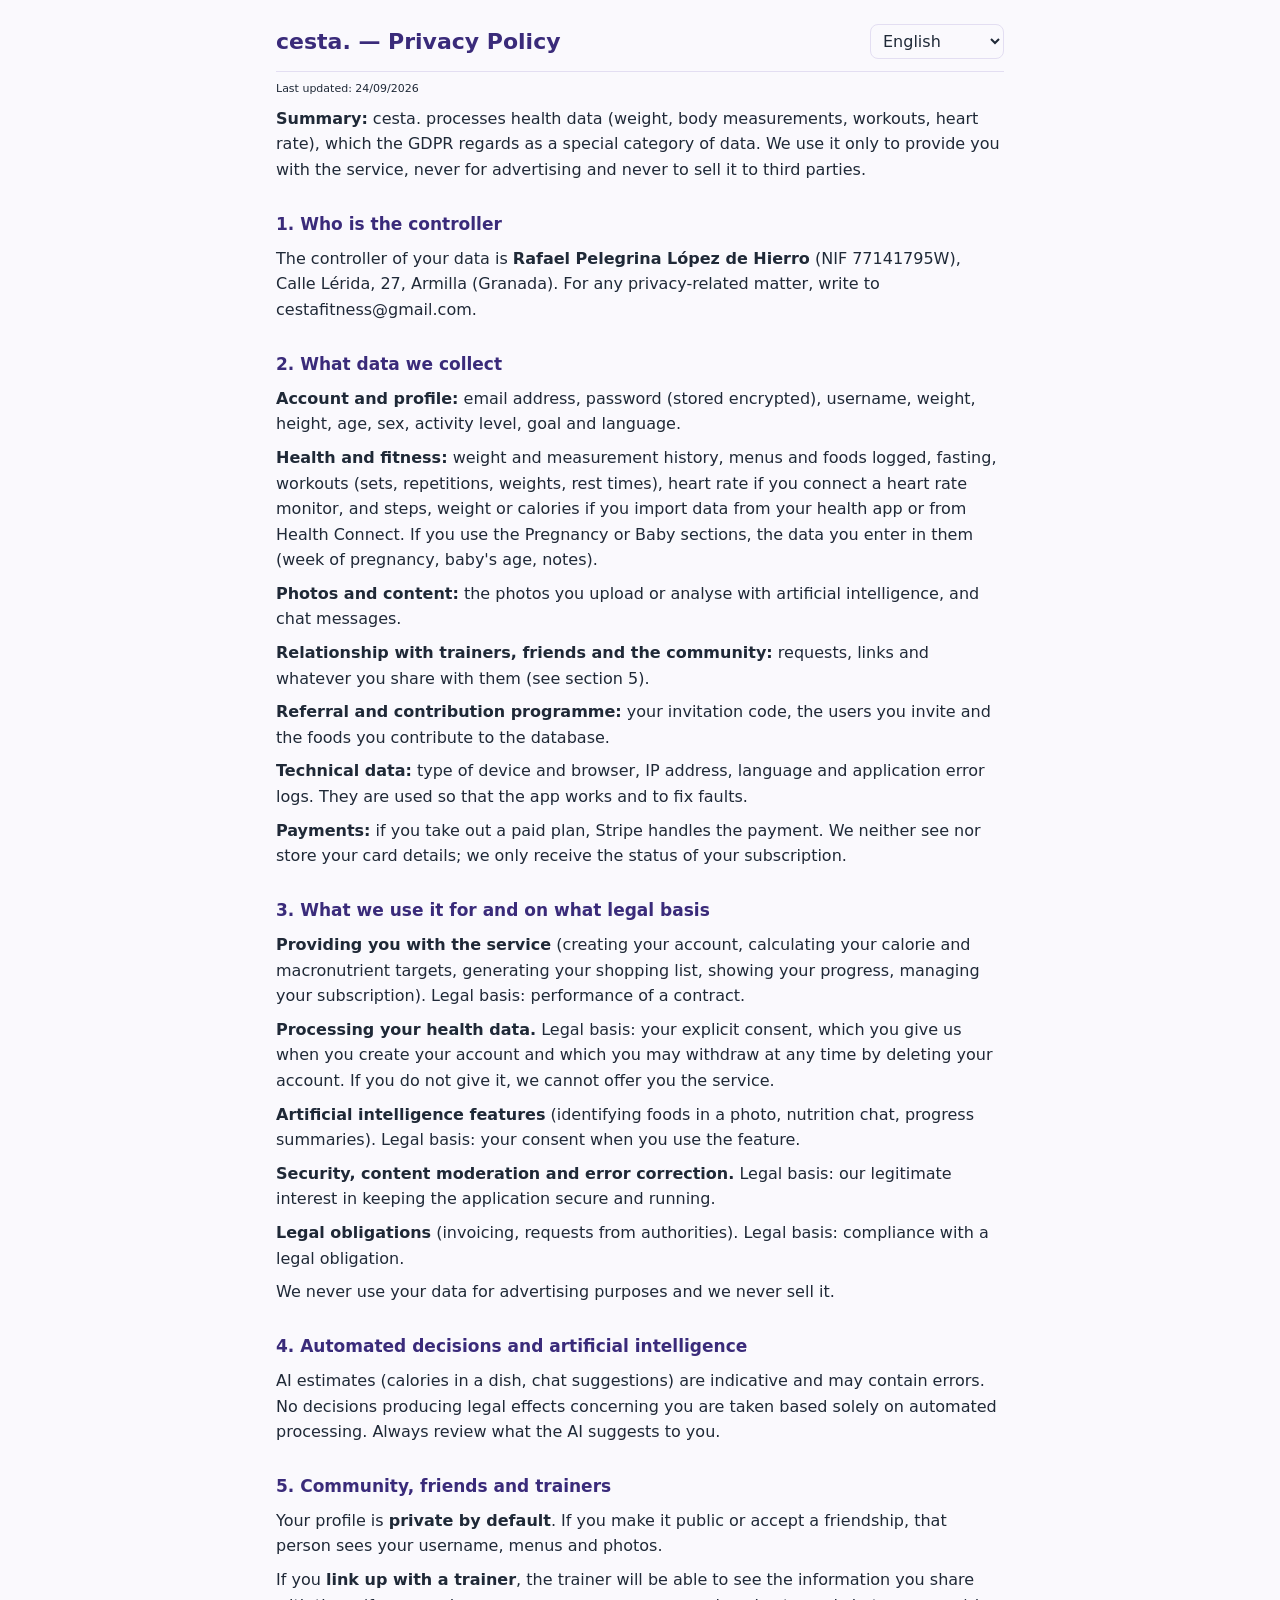
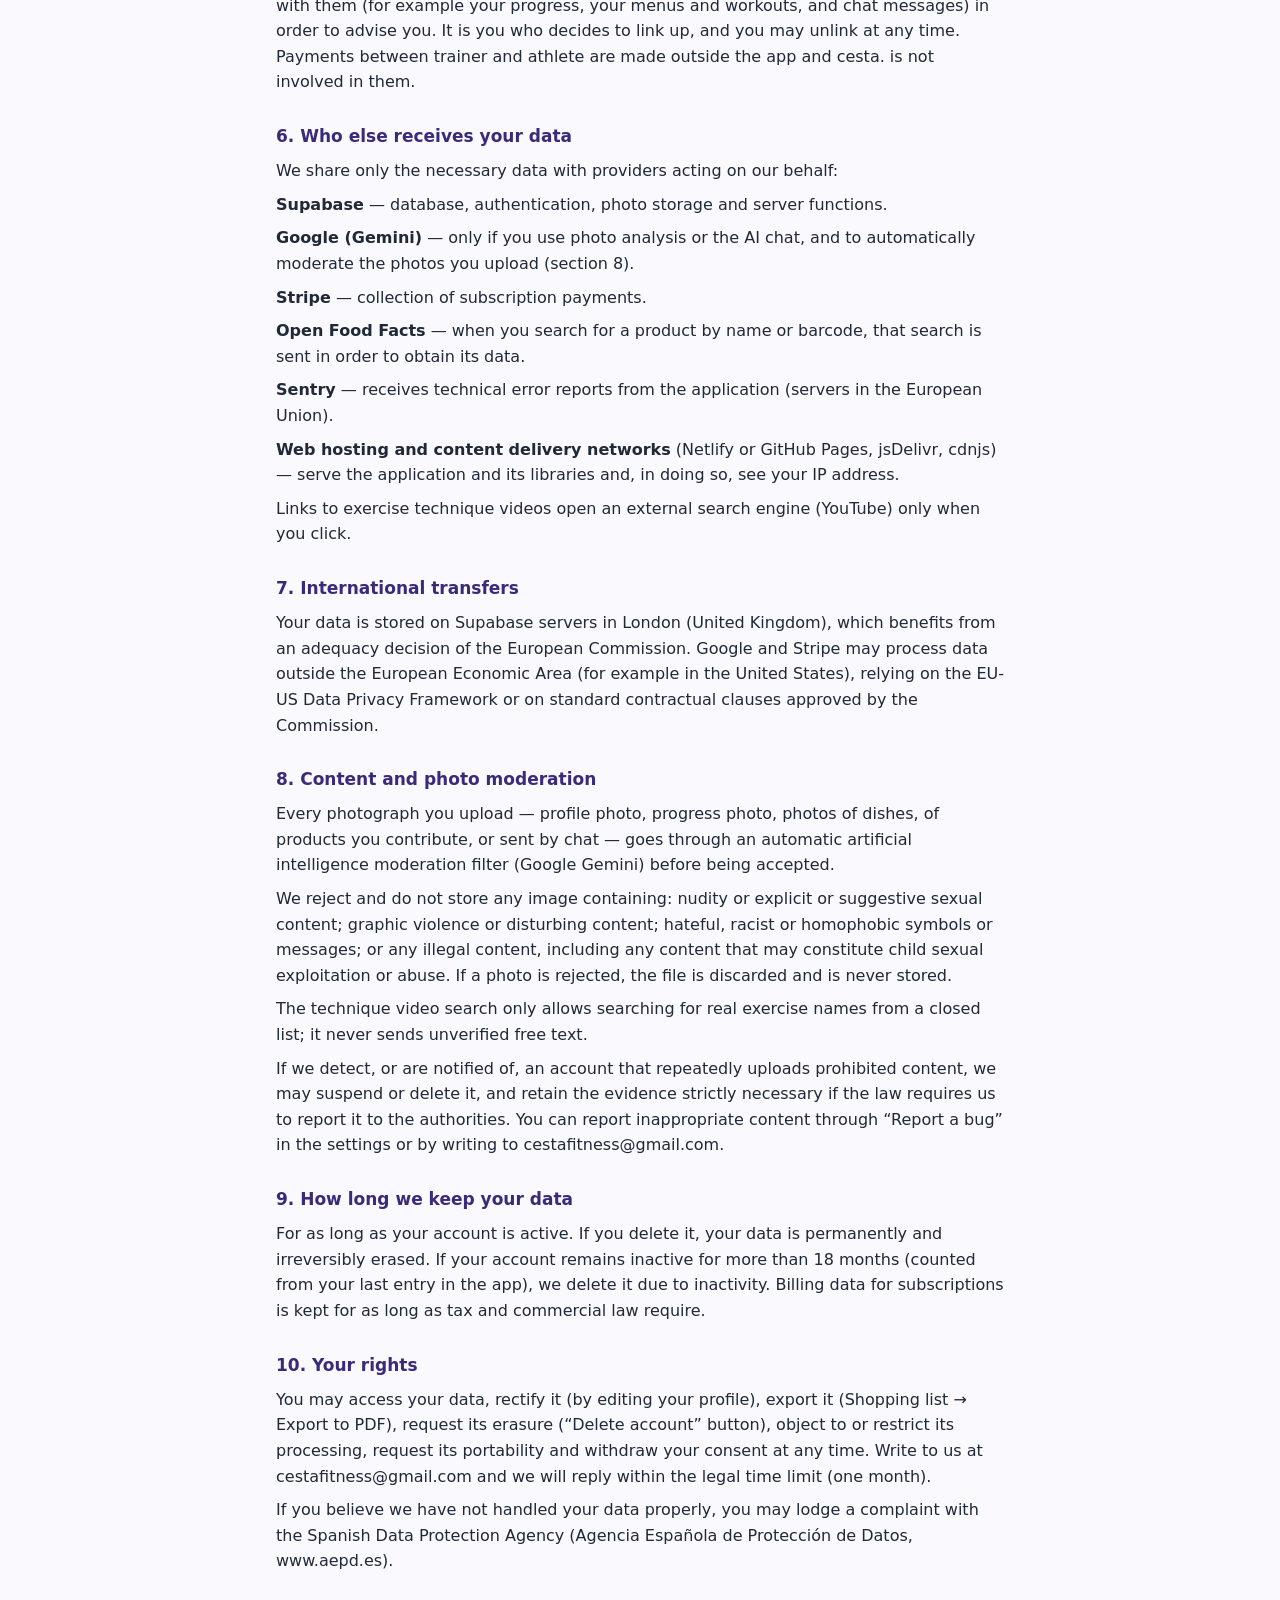
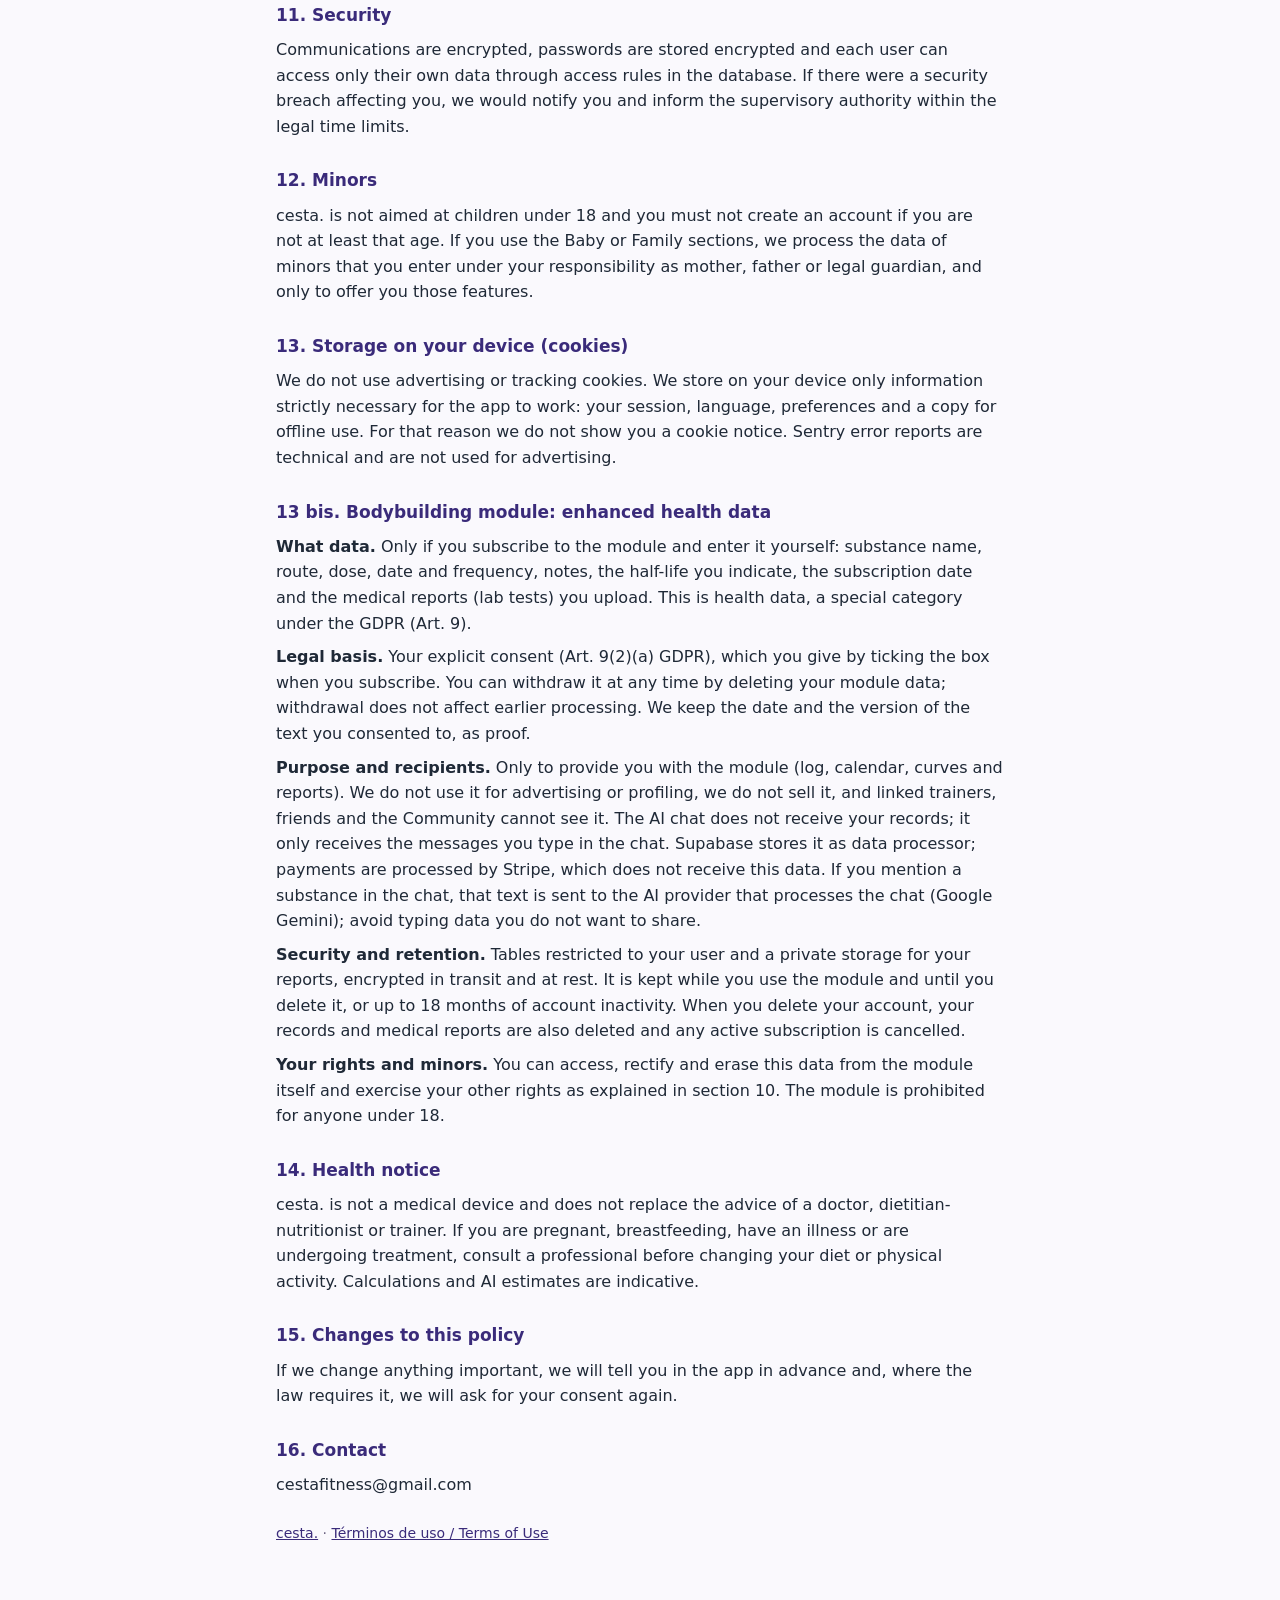
==== commit b0d135a8: "Add files via upload" ====
--- a/privacidad.html
+++ b/privacidad.html
@@ -16,7 +16,7 @@
 <nav><a href="/">cesta.</a> · <a href="/terminos.html">Términos de uso / Terms of Use</a></nav>
 </main>
 <script>
-var DOCS={"es":"\u003cp style=\"font-size:11px;color:var(--ink-soft)\">Última actualización: 20/09/2026\u003c/p>\n  \u003cp>\u003cstrong>Resumen:\u003c/strong> cesta. trata datos de salud (peso, medidas corporales, entrenamientos, ritmo cardíaco), que el RGPD considera una categoría especial de datos. Solo los usamos para prestarte el servicio, nunca para publicidad ni para venderlos a terceros.\u003c/p>\n\n  \u003ch2>1. Quién es el responsable\u003c/h2>\n  \u003cp>El responsable del tratamiento de tus datos es \u003cstrong>Rafael Pelegrina López de Hierro\u003c/strong> (NIF 77141795W), Calle Lérida, 27, Armilla (Granada). Para cualquier cuestión sobre privacidad, escribe a cestafitness@gmail.com.\u003c/p>\n\n  \u003ch2>2. Qué datos recogemos\u003c/h2>\n  \u003cp>\u003cstrong>Cuenta y perfil:\u003c/strong> email, contraseña (guardada cifrada), nombre de usuario, peso, altura, edad, sexo, nivel de actividad, objetivo e idioma.\u003c/p>\n  \u003cp>\u003cstrong>Salud y forma física:\u003c/strong> historial de peso y medidas, menús y alimentos registrados, ayuno, entrenamientos (series, repeticiones, pesos, descansos), ritmo cardíaco si conectas un pulsómetro, y pasos, peso o calorías si importas datos de tu app de salud o de Health Connect. Si usas las secciones de Embarazo o de Bebé, los datos que escribas en ellas (semana de embarazo, edad del bebé, notas).\u003c/p>\n  \u003cp>\u003cstrong>Fotos y contenido:\u003c/strong> las fotos que subes o analizas con inteligencia artificial, y los mensajes de chat.\u003c/p>\n  \u003cp>\u003cstrong>Relación con entrenadores, amigos y comunidad:\u003c/strong> solicitudes, vínculos y lo que compartas con ellos (ver apartado 5).\u003c/p>\n  \u003cp>\u003cstrong>Programa de invitaciones y aportaciones:\u003c/strong> tu código de invitación, los usuarios invitados y los alimentos que aportes a la base de datos.\u003c/p>\n  \u003cp>\u003cstrong>Datos técnicos:\u003c/strong> tipo de dispositivo y navegador, dirección IP, idioma y registros de errores de la aplicación. Sirven para que la app funcione y para corregir fallos.\u003c/p>\n  \u003cp>\u003cstrong>Pagos:\u003c/strong> si contratas un plan de pago, Stripe gestiona el cobro. Nosotros no vemos ni guardamos los datos de tu tarjeta; solo recibimos el estado de tu suscripción.\u003c/p>\n\n  \u003ch2>3. Para qué los usamos y con qué base legal\u003c/h2>\n  \u003cp>\u003cstrong>Prestarte el servicio\u003c/strong> (crear tu cuenta, calcular tus objetivos de calorías y macronutrientes, generar tu lista de la compra, mostrar tu progreso, gestionar tu suscripción). Base legal: la ejecución del contrato.\u003c/p>\n  \u003cp>\u003cstrong>Tratar tus datos de salud.\u003c/strong> Base legal: tu consentimiento explícito, que nos das al crear la cuenta y puedes retirar en cualquier momento borrando tu cuenta. Si no lo das, no podemos ofrecerte el servicio.\u003c/p>\n  \u003cp>\u003cstrong>Funciones de inteligencia artificial\u003c/strong> (identificar alimentos en una foto, chat de nutrición, resúmenes de progreso). Base legal: tu consentimiento al usar la función.\u003c/p>\n  \u003cp>\u003cstrong>Seguridad, moderación de contenido y corrección de errores.\u003c/strong> Base legal: nuestro interés legítimo en mantener la aplicación segura y funcionando.\u003c/p>\n  \u003cp>\u003cstrong>Obligaciones legales\u003c/strong> (facturación, requerimientos de autoridades). Base legal: el cumplimiento de una obligación legal.\u003c/p>\n  \u003cp>Nunca usamos tus datos con fines publicitarios ni los vendemos.\u003c/p>\n\n  \u003ch2>4. Decisiones automatizadas e inteligencia artificial\u003c/h2>\n  \u003cp>Las estimaciones de la IA (calorías de un plato, sugerencias de chat) son orientativas y pueden contener errores. No se toman decisiones con efectos jurídicos sobre ti basadas únicamente en tratamientos automatizados. Revisa siempre lo que te propone la IA.\u003c/p>\n\n  \u003ch2>5. Comunidad, amigos y entrenadores\u003c/h2>\n  \u003cp>Tu perfil es \u003cstrong>privado por defecto\u003c/strong>. Si lo haces público o aceptas una amistad, esa persona ve tu nombre de usuario, menús y fotos.\u003c/p>\n  \u003cp>Si te \u003cstrong>vinculas con un entrenador\u003c/strong>, este podrá ver la información que compartas con él (por ejemplo tu progreso, tus menús y entrenamientos, y los mensajes del chat) para asesorarte. Eres tú quien decide vincularte y puedes desvincularte cuando quieras. Los pagos entre entrenador y atleta se hacen fuera de la app y cesta. no interviene en ellos.\u003c/p>\n\n  \u003ch2>6. Quién más recibe tus datos\u003c/h2>\n  \u003cp>Solo compartimos los datos necesarios con proveedores que actúan por nuestra cuenta:\u003c/p>\n  \u003cp>\u003cstrong>Supabase\u003c/strong> — base de datos, autenticación, almacenamiento de fotos y funciones de servidor.\u003c/p>\n  \u003cp>\u003cstrong>Google (Gemini)\u003c/strong> — solo si usas el análisis de fotos o el chat con IA, y para moderar automáticamente las fotos que subes (apartado 8).\u003c/p>\n  \u003cp>\u003cstrong>Stripe\u003c/strong> — cobro de suscripciones.\u003c/p>\n  \u003cp>\u003cstrong>Open Food Facts\u003c/strong> — cuando buscas un producto por su nombre o código de barras, se envía esa búsqueda para obtener sus datos.\u003c/p>\n  \u003cp>\u003cstrong>Sentry\u003c/strong> — recibe informes técnicos de errores de la aplicación (servidores en la Unión Europea).\u003c/p>\n  \u003cp>\u003cstrong>Alojamiento web y redes de distribución de contenido\u003c/strong> (Netlify o GitHub Pages, jsDelivr, cdnjs) — sirven la aplicación y sus bibliotecas y, al hacerlo, ven tu dirección IP.\u003c/p>\n  \u003cp>Los enlaces a vídeos de técnica de ejercicios abren un buscador externo (YouTube) solo cuando tú pulsas.\u003c/p>\n\n  \u003ch2>7. Transferencias internacionales\u003c/h2>\n  \u003cp>Tus datos se almacenan en servidores de Supabase en Londres (Reino Unido), que cuenta con una decisión de adecuación de la Comisión Europea. Google y Stripe pueden tratar datos fuera del Espacio Económico Europeo (por ejemplo en Estados Unidos), amparándose en el Marco de Privacidad de Datos UE-EE. UU. o en cláusulas contractuales tipo aprobadas por la Comisión.\u003c/p>\n\n  \u003ch2>8. Moderación de contenido y fotos\u003c/h2>\n  \u003cp>Toda fotografía que subas —foto de perfil, de progreso, de platos, de productos que aportes, o enviada por chat— pasa por un filtro automático de moderación con inteligencia artificial (Google Gemini) antes de aceptarse.\u003c/p>\n  \u003cp>Rechazamos y no guardamos ninguna imagen que contenga: desnudez o contenido sexual explícito o insinuante; violencia gráfica o contenido perturbador; símbolos o mensajes de odio, racistas u homófobos; o cualquier contenido ilegal, incluido cualquier contenido que pueda constituir explotación o abuso sexual infantil. Si una foto se rechaza, el archivo se descarta y no llega a guardarse.\u003c/p>\n  \u003cp>El buscador de vídeos de técnica solo permite buscar nombres reales de ejercicios de una lista cerrada; nunca envía texto libre sin verificar.\u003c/p>\n  \u003cp>Si detectamos, o nos reportan, una cuenta que sube repetidamente contenido prohibido, podemos suspenderla o eliminarla, y conservar la evidencia estrictamente necesaria si la ley nos obliga a comunicarla a las autoridades. Puedes reportar contenido inapropiado desde «Reporta un fallo» en los ajustes o escribiendo a cestafitness@gmail.com.\u003c/p>\n\n  \u003ch2>9. Cuánto tiempo conservamos tus datos\u003c/h2>\n  \u003cp>Mientras tu cuenta esté activa. Si la borras, tus datos se eliminan de forma permanente e irreversible. Si tu cuenta pasa más de 18 meses sin actividad (contados desde tu último registro en la app), la eliminamos por inactividad. Los datos de facturación de las suscripciones se conservan durante el tiempo que exija la normativa fiscal y mercantil.\u003c/p>\n\n  \u003ch2>10. Tus derechos\u003c/h2>\n  \u003cp>Puedes acceder a tus datos, rectificarlos (editando tu perfil), exportarlos (Lista de la compra → Exportar a PDF), pedir su supresión (botón «Borrar cuenta»), oponerte o limitar su tratamiento, pedir su portabilidad y retirar tu consentimiento en cualquier momento. Escríbenos a cestafitness@gmail.com y te responderemos en el plazo legal (un mes).\u003c/p>\n  \u003cp>Si crees que no hemos tratado bien tus datos, puedes presentar una reclamación ante la Agencia Española de Protección de Datos (www.aepd.es).\u003c/p>\n\n  \u003ch2>11. Seguridad\u003c/h2>\n  \u003cp>Las comunicaciones van cifradas, las contraseñas se guardan cifradas y cada usuario solo puede acceder a sus propios datos mediante reglas de acceso en la base de datos. Si hubiera una brecha de seguridad que te afectara, te lo comunicaríamos y avisaríamos a la autoridad de control en los plazos legales.\u003c/p>\n\n  \u003ch2>12. Menores de edad\u003c/h2>\n  \u003cp>cesta. no está dirigida a menores de 18 años y no debes crear una cuenta si no los tienes. Si usas las secciones de Bebé o de Familiar, los datos de menores que introduzcas los tratamos bajo tu responsabilidad como madre, padre o tutor legal, y solo para ofrecerte esas funciones.\u003c/p>\n\n  \u003ch2>13. Almacenamiento en tu dispositivo (cookies)\u003c/h2>\n  \u003cp>No usamos cookies de publicidad ni de seguimiento. Guardamos en tu dispositivo únicamente información estrictamente necesaria para que la app funcione: tu sesión, el idioma, tus preferencias y una copia para usarla sin conexión. Por eso no te mostramos un aviso de cookies. Los informes de errores de Sentry son técnicos y no se usan para publicidad.\u003c/p>\n\n  \u003ch2>14. Aviso de salud\u003c/h2>\n  \u003cp>cesta. no es un producto sanitario ni sustituye el consejo de un médico, dietista-nutricionista o entrenador. Si estás embarazada, das el pecho, tienes una enfermedad o sigues un tratamiento, consulta con un profesional antes de cambiar tu alimentación o tu actividad física. Los cálculos y las estimaciones de la IA son orientativos.\u003c/p>\n\n  \u003ch2>15. Cambios en esta política\u003c/h2>\n  \u003cp>Si cambiamos algo importante, te lo diremos en la app con antelación y, cuando la ley lo exija, te pediremos de nuevo tu consentimiento.\u003c/p>\n\n  \u003ch2>16. Contacto\u003c/h2>\n  \u003cp>cestafitness@gmail.com\u003c/p>","en":"\u003cp style=\"font-size:11px;color:var(--ink-soft)\">Last updated: 20/09/2026\u003c/p>\n  \u003cp>\u003cstrong>Summary:\u003c/strong> cesta. processes health data (weight, body measurements, workouts, heart rate), which the GDPR regards as a special category of data. We use it only to provide you with the service, never for advertising and never to sell it to third parties.\u003c/p>\n\n  \u003ch2>1. Who is the controller\u003c/h2>\n  \u003cp>The controller of your data is \u003cstrong>Rafael Pelegrina López de Hierro\u003c/strong> (NIF 77141795W), Calle Lérida, 27, Armilla (Granada). For any privacy-related matter, write to cestafitness@gmail.com.\u003c/p>\n\n  \u003ch2>2. What data we collect\u003c/h2>\n  \u003cp>\u003cstrong>Account and profile:\u003c/strong> email address, password (stored encrypted), username, weight, height, age, sex, activity level, goal and language.\u003c/p>\n  \u003cp>\u003cstrong>Health and fitness:\u003c/strong> weight and measurement history, menus and foods logged, fasting, workouts (sets, repetitions, weights, rest times), heart rate if you connect a heart rate monitor, and steps, weight or calories if you import data from your health app or from Health Connect. If you use the Pregnancy or Baby sections, the data you enter in them (week of pregnancy, baby's age, notes).\u003c/p>\n  \u003cp>\u003cstrong>Photos and content:\u003c/strong> the photos you upload or analyse with artificial intelligence, and chat messages.\u003c/p>\n  \u003cp>\u003cstrong>Relationship with trainers, friends and the community:\u003c/strong> requests, links and whatever you share with them (see section 5).\u003c/p>\n  \u003cp>\u003cstrong>Referral and contribution programme:\u003c/strong> your invitation code, the users you invite and the foods you contribute to the database.\u003c/p>\n  \u003cp>\u003cstrong>Technical data:\u003c/strong> type of device and browser, IP address, language and application error logs. They are used so that the app works and to fix faults.\u003c/p>\n  \u003cp>\u003cstrong>Payments:\u003c/strong> if you take out a paid plan, Stripe handles the payment. We neither see nor store your card details; we only receive the status of your subscription.\u003c/p>\n\n  \u003ch2>3. What we use it for and on what legal basis\u003c/h2>\n  \u003cp>\u003cstrong>Providing you with the service\u003c/strong> (creating your account, calculating your calorie and macronutrient targets, generating your shopping list, showing your progress, managing your subscription). Legal basis: performance of a contract.\u003c/p>\n  \u003cp>\u003cstrong>Processing your health data.\u003c/strong> Legal basis: your explicit consent, which you give us when you create your account and which you may withdraw at any time by deleting your account. If you do not give it, we cannot offer you the service.\u003c/p>\n  \u003cp>\u003cstrong>Artificial intelligence features\u003c/strong> (identifying foods in a photo, nutrition chat, progress summaries). Legal basis: your consent when you use the feature.\u003c/p>\n  \u003cp>\u003cstrong>Security, content moderation and error correction.\u003c/strong> Legal basis: our legitimate interest in keeping the application secure and running.\u003c/p>\n  \u003cp>\u003cstrong>Legal obligations\u003c/strong> (invoicing, requests from authorities). Legal basis: compliance with a legal obligation.\u003c/p>\n  \u003cp>We never use your data for advertising purposes and we never sell it.\u003c/p>\n\n  \u003ch2>4. Automated decisions and artificial intelligence\u003c/h2>\n  \u003cp>AI estimates (calories in a dish, chat suggestions) are indicative and may contain errors. No decisions producing legal effects concerning you are taken based solely on automated processing. Always review what the AI suggests to you.\u003c/p>\n\n  \u003ch2>5. Community, friends and trainers\u003c/h2>\n  \u003cp>Your profile is \u003cstrong>private by default\u003c/strong>. If you make it public or accept a friendship, that person sees your username, menus and photos.\u003c/p>\n  \u003cp>If you \u003cstrong>link up with a trainer\u003c/strong>, the trainer will be able to see the information you share with them (for example your progress, your menus and workouts, and chat messages) in order to advise you. It is you who decides to link up, and you may unlink at any time. Payments between trainer and athlete are made outside the app and cesta. is not involved in them.\u003c/p>\n\n  \u003ch2>6. Who else receives your data\u003c/h2>\n  \u003cp>We share only the necessary data with providers acting on our behalf:\u003c/p>\n  \u003cp>\u003cstrong>Supabase\u003c/strong> — database, authentication, photo storage and server functions.\u003c/p>\n  \u003cp>\u003cstrong>Google (Gemini)\u003c/strong> — only if you use photo analysis or the AI chat, and to automatically moderate the photos you upload (section 8).\u003c/p>\n  \u003cp>\u003cstrong>Stripe\u003c/strong> — collection of subscription payments.\u003c/p>\n  \u003cp>\u003cstrong>Open Food Facts\u003c/strong> — when you search for a product by name or barcode, that search is sent in order to obtain its data.\u003c/p>\n  \u003cp>\u003cstrong>Sentry\u003c/strong> — receives technical error reports from the application (servers in the European Union).\u003c/p>\n  \u003cp>\u003cstrong>Web hosting and content delivery networks\u003c/strong> (Netlify or GitHub Pages, jsDelivr, cdnjs) — serve the application and its libraries and, in doing so, see your IP address.\u003c/p>\n  \u003cp>Links to exercise technique videos open an external search engine (YouTube) only when you click.\u003c/p>\n\n  \u003ch2>7. International transfers\u003c/h2>\n  \u003cp>Your data is stored on Supabase servers in London (United Kingdom), which benefits from an adequacy decision of the European Commission. Google and Stripe may process data outside the European Economic Area (for example in the United States), relying on the EU-US Data Privacy Framework or on standard contractual clauses approved by the Commission.\u003c/p>\n\n  \u003ch2>8. Content and photo moderation\u003c/h2>\n  \u003cp>Every photograph you upload — profile photo, progress photo, photos of dishes, of products you contribute, or sent by chat — goes through an automatic artificial intelligence moderation filter (Google Gemini) before being accepted.\u003c/p>\n  \u003cp>We reject and do not store any image containing: nudity or explicit or suggestive sexual content; graphic violence or disturbing content; hateful, racist or homophobic symbols or messages; or any illegal content, including any content that may constitute child sexual exploitation or abuse. If a photo is rejected, the file is discarded and is never stored.\u003c/p>\n  \u003cp>The technique video search only allows searching for real exercise names from a closed list; it never sends unverified free text.\u003c/p>\n  \u003cp>If we detect, or are notified of, an account that repeatedly uploads prohibited content, we may suspend or delete it, and retain the evidence strictly necessary if the law requires us to report it to the authorities. You can report inappropriate content through “Report a bug” in the settings or by writing to cestafitness@gmail.com.\u003c/p>\n\n  \u003ch2>9. How long we keep your data\u003c/h2>\n  \u003cp>For as long as your account is active. If you delete it, your data is permanently and irreversibly erased. If your account remains inactive for more than 18 months (counted from your last entry in the app), we delete it due to inactivity. Billing data for subscriptions is kept for as long as tax and commercial law require.\u003c/p>\n\n  \u003ch2>10. Your rights\u003c/h2>\n  \u003cp>You may access your data, rectify it (by editing your profile), export it (Shopping list → Export to PDF), request its erasure (“Delete account” button), object to or restrict its processing, request its portability and withdraw your consent at any time. Write to us at cestafitness@gmail.com and we will reply within the legal time limit (one month).\u003c/p>\n  \u003cp>If you believe we have not handled your data properly, you may lodge a complaint with the Spanish Data Protection Agency (Agencia Española de Protección de Datos, www.aepd.es).\u003c/p>\n\n  \u003ch2>11. Security\u003c/h2>\n  \u003cp>Communications are encrypted, passwords are stored encrypted and each user can access only their own data through access rules in the database. If there were a security breach affecting you, we would notify you and inform the supervisory authority within the legal time limits.\u003c/p>\n\n  \u003ch2>12. Minors\u003c/h2>\n  \u003cp>cesta. is not aimed at children under 18 and you must not create an account if you are not at least that age. If you use the Baby or Family sections, we process the data of minors that you enter under your responsibility as mother, father or legal guardian, and only to offer you those features.\u003c/p>\n\n  \u003ch2>13. Storage on your device (cookies)\u003c/h2>\n  \u003cp>We do not use advertising or tracking cookies. We store on your device only information strictly necessary for the app to work: your session, language, preferences and a copy for offline use. For that reason we do not show you a cookie notice. Sentry error reports are technical and are not used for advertising.\u003c/p>\n\n  \u003ch2>14. Health notice\u003c/h2>\n  \u003cp>cesta. is not a medical device and does not replace the advice of a doctor, dietitian-nutritionist or trainer. If you are pregnant, breastfeeding, have an illness or are undergoing treatment, consult a professional before changing your diet or physical activity. Calculations and AI estimates are indicative.\u003c/p>\n\n  \u003ch2>15. Changes to this policy\u003c/h2>\n  \u003cp>If we change anything important, we will tell you in the app in advance and, where the law requires it, we will ask for your consent again.\u003c/p>\n\n  \u003ch2>16. Contact\u003c/h2>\n  \u003cp>cestafitness@gmail.com\u003c/p>","fr":"\u003cp style=\"font-size:11px;color:var(--ink-soft)\">Dernière mise à jour : 20/09/2026\u003c/p>\n  \u003cp>\u003cstrong>Résumé :\u003c/strong> cesta. traite des données de santé (poids, mensurations, entraînements, fréquence cardiaque), que le RGPD considère comme une catégorie particulière de données. Nous ne les utilisons que pour vous fournir le service, jamais à des fins publicitaires ni pour les vendre à des tiers.\u003c/p>\n\n  \u003ch2>1. Qui est le responsable du traitement\u003c/h2>\n  \u003cp>Le responsable du traitement de vos données est \u003cstrong>Rafael Pelegrina López de Hierro\u003c/strong> (NIF 77141795W), Calle Lérida, 27, Armilla (Granada). Pour toute question relative à la vie privée, écrivez à cestafitness@gmail.com.\u003c/p>\n\n  \u003ch2>2. Quelles données nous collectons\u003c/h2>\n  \u003cp>\u003cstrong>Compte et profil :\u003c/strong> adresse e-mail, mot de passe (conservé sous forme chiffrée), nom d'utilisateur, poids, taille, âge, sexe, niveau d'activité, objectif et langue.\u003c/p>\n  \u003cp>\u003cstrong>Santé et condition physique :\u003c/strong> historique du poids et des mensurations, menus et aliments enregistrés, jeûne, entraînements (séries, répétitions, charges, temps de repos), fréquence cardiaque si vous connectez un cardiofréquencemètre, ainsi que pas, poids ou calories si vous importez des données depuis votre application de santé ou depuis Health Connect. Si vous utilisez les rubriques Grossesse ou Bébé, les données que vous y saisissez (semaine de grossesse, âge du bébé, notes).\u003c/p>\n  \u003cp>\u003cstrong>Photos et contenus :\u003c/strong> les photos que vous téléversez ou faites analyser par intelligence artificielle, ainsi que les messages du chat.\u003c/p>\n  \u003cp>\u003cstrong>Relations avec les coachs, les amis et la communauté :\u003c/strong> demandes, liens et ce que vous partagez avec eux (voir la section 5).\u003c/p>\n  \u003cp>\u003cstrong>Programme de parrainage et de contributions :\u003c/strong> votre code de parrainage, les utilisateurs parrainés et les aliments que vous ajoutez à la base de données.\u003c/p>\n  \u003cp>\u003cstrong>Données techniques :\u003c/strong> type d'appareil et de navigateur, adresse IP, langue et journaux d'erreurs de l'application. Elles servent au bon fonctionnement de l'application et à la correction des défauts.\u003c/p>\n  \u003cp>\u003cstrong>Paiements :\u003c/strong> si vous souscrivez un abonnement payant, Stripe gère l'encaissement. Nous ne voyons ni ne conservons les données de votre carte ; nous recevons uniquement l'état de votre abonnement.\u003c/p>\n\n  \u003ch2>3. Pourquoi nous les utilisons et sur quelle base juridique\u003c/h2>\n  \u003cp>\u003cstrong>Vous fournir le service\u003c/strong> (créer votre compte, calculer vos objectifs de calories et de macronutriments, générer votre liste de courses, afficher votre progression, gérer votre abonnement). Base juridique : l'exécution du contrat.\u003c/p>\n  \u003cp>\u003cstrong>Traiter vos données de santé.\u003c/strong> Base juridique : votre consentement explicite, que vous nous donnez lors de la création du compte et que vous pouvez retirer à tout moment en supprimant votre compte. Si vous ne le donnez pas, nous ne pouvons pas vous proposer le service.\u003c/p>\n  \u003cp>\u003cstrong>Fonctions d'intelligence artificielle\u003c/strong> (identifier des aliments sur une photo, chat nutrition, résumés de progression). Base juridique : votre consentement lors de l'utilisation de la fonction.\u003c/p>\n  \u003cp>\u003cstrong>Sécurité, modération des contenus et correction des erreurs.\u003c/strong> Base juridique : notre intérêt légitime à maintenir l'application sûre et en état de fonctionnement.\u003c/p>\n  \u003cp>\u003cstrong>Obligations légales\u003c/strong> (facturation, demandes des autorités). Base juridique : le respect d'une obligation légale.\u003c/p>\n  \u003cp>Nous n'utilisons jamais vos données à des fins publicitaires et nous ne les vendons pas.\u003c/p>\n\n  \u003ch2>4. Décisions automatisées et intelligence artificielle\u003c/h2>\n  \u003cp>Les estimations de l'IA (calories d'un plat, suggestions du chat) sont données à titre indicatif et peuvent comporter des erreurs. Aucune décision produisant des effets juridiques à votre égard n'est prise sur le seul fondement d'un traitement automatisé. Vérifiez toujours ce que l'IA vous propose.\u003c/p>\n\n  \u003ch2>5. Communauté, amis et coachs\u003c/h2>\n  \u003cp>Votre profil est \u003cstrong>privé par défaut\u003c/strong>. Si vous le rendez public ou acceptez une demande d'ami, cette personne voit votre nom d'utilisateur, vos menus et vos photos.\u003c/p>\n  \u003cp>Si vous \u003cstrong>vous associez à un coach\u003c/strong>, celui-ci pourra consulter les informations que vous partagez avec lui (par exemple votre progression, vos menus et entraînements, et les messages du chat) afin de vous conseiller. C'est vous qui décidez de vous associer et vous pouvez rompre ce lien à tout moment. Les paiements entre coach et athlète s'effectuent en dehors de l'application et cesta. n'y intervient pas.\u003c/p>\n\n  \u003ch2>6. Qui d'autre reçoit vos données\u003c/h2>\n  \u003cp>Nous ne partageons que les données nécessaires avec des prestataires agissant pour notre compte :\u003c/p>\n  \u003cp>\u003cstrong>Supabase\u003c/strong> — base de données, authentification, stockage des photos et fonctions serveur.\u003c/p>\n  \u003cp>\u003cstrong>Google (Gemini)\u003c/strong> — uniquement si vous utilisez l'analyse de photos ou le chat IA, et pour modérer automatiquement les photos que vous téléversez (section 8).\u003c/p>\n  \u003cp>\u003cstrong>Stripe\u003c/strong> — encaissement des abonnements.\u003c/p>\n  \u003cp>\u003cstrong>Open Food Facts\u003c/strong> — lorsque vous recherchez un produit par son nom ou son code-barres, cette recherche est transmise afin d'obtenir ses données.\u003c/p>\n  \u003cp>\u003cstrong>Sentry\u003c/strong> — reçoit des rapports techniques d'erreurs de l'application (serveurs situés dans l'Union européenne).\u003c/p>\n  \u003cp>\u003cstrong>Hébergement web et réseaux de diffusion de contenu\u003c/strong> (Netlify ou GitHub Pages, jsDelivr, cdnjs) — distribuent l'application et ses bibliothèques et, ce faisant, voient votre adresse IP.\u003c/p>\n  \u003cp>Les liens vers des vidéos de technique d'exercices ouvrent un moteur de recherche externe (YouTube) uniquement lorsque vous cliquez.\u003c/p>\n\n  \u003ch2>7. Transferts internationaux\u003c/h2>\n  \u003cp>Vos données sont stockées sur des serveurs de Supabase à Londres (Royaume-Uni), pays bénéficiant d'une décision d'adéquation de la Commission européenne. Google et Stripe peuvent traiter des données en dehors de l'Espace économique européen (par exemple aux États-Unis), sur la base du cadre de protection des données UE-États-Unis ou de clauses contractuelles types approuvées par la Commission.\u003c/p>\n\n  \u003ch2>8. Modération des contenus et des photos\u003c/h2>\n  \u003cp>Toute photographie que vous téléversez — photo de profil, de progression, de plats, de produits que vous ajoutez, ou envoyée par chat — passe par un filtre automatique de modération par intelligence artificielle (Google Gemini) avant d'être acceptée.\u003c/p>\n  \u003cp>Nous rejetons et ne conservons aucune image contenant : de la nudité ou un contenu sexuel explicite ou suggestif ; de la violence explicite ou un contenu choquant ; des symboles ou messages haineux, racistes ou homophobes ; ou tout contenu illégal, y compris tout contenu pouvant constituer de l'exploitation ou des abus sexuels sur mineurs. Si une photo est rejetée, le fichier est supprimé et n'est jamais conservé.\u003c/p>\n  \u003cp>Le moteur de recherche de vidéos de technique ne permet de rechercher que des noms d'exercices réels issus d'une liste fermée ; il n'envoie jamais de texte libre non vérifié.\u003c/p>\n  \u003cp>Si nous détectons, ou si l'on nous signale, un compte qui téléverse de façon répétée des contenus interdits, nous pouvons le suspendre ou le supprimer, et conserver les éléments de preuve strictement nécessaires si la loi nous oblige à les communiquer aux autorités. Vous pouvez signaler un contenu inapproprié depuis « Signaler un problème » dans les paramètres ou en écrivant à cestafitness@gmail.com.\u003c/p>\n\n  \u003ch2>9. Durée de conservation de vos données\u003c/h2>\n  \u003cp>Tant que votre compte est actif. Si vous le supprimez, vos données sont effacées de manière définitive et irréversible. Si votre compte reste plus de 18 mois sans activité (à compter de votre dernière saisie dans l'application), nous le supprimons pour inactivité. Les données de facturation des abonnements sont conservées pendant la durée exigée par la réglementation fiscale et commerciale.\u003c/p>\n\n  \u003ch2>10. Vos droits\u003c/h2>\n  \u003cp>Vous pouvez accéder à vos données, les rectifier (en modifiant votre profil), les exporter (Liste de courses → Exporter en PDF), demander leur effacement (bouton « Supprimer le compte »), vous opposer à leur traitement ou en demander la limitation, demander leur portabilité et retirer votre consentement à tout moment. Écrivez-nous à cestafitness@gmail.com et nous vous répondrons dans le délai légal (un mois).\u003c/p>\n  \u003cp>Si vous estimez que vos données n'ont pas été traitées correctement, vous pouvez introduire une réclamation auprès de l'Agence espagnole de protection des données (Agencia Española de Protección de Datos, www.aepd.es), ou auprès de l'autorité de contrôle de votre pays de résidence.\u003c/p>\n\n  \u003ch2>11. Sécurité\u003c/h2>\n  \u003cp>Les communications sont chiffrées, les mots de passe sont conservés sous forme chiffrée et chaque utilisateur ne peut accéder qu'à ses propres données grâce à des règles d'accès dans la base de données. En cas de violation de données susceptible de vous affecter, nous vous en informerions et avertirions l'autorité de contrôle dans les délais légaux.\u003c/p>\n\n  \u003ch2>12. Mineurs\u003c/h2>\n  \u003cp>cesta. ne s'adresse pas aux enfants de moins de 18 ans et vous ne devez pas créer de compte si vous n'avez pas cet âge. Si vous utilisez les rubriques Bébé ou Famille, nous traitons les données de mineurs que vous saisissez sous votre responsabilité de mère, de père ou de représentant légal, et uniquement pour vous proposer ces fonctions.\u003c/p>\n\n  \u003ch2>13. Stockage sur votre appareil (cookies)\u003c/h2>\n  \u003cp>Nous n'utilisons ni cookies publicitaires ni cookies de suivi. Nous enregistrons sur votre appareil uniquement les informations strictement nécessaires au fonctionnement de l'application : votre session, la langue, vos préférences et une copie permettant une utilisation hors ligne. C'est pourquoi nous ne vous affichons pas de bandeau de cookies. Les rapports d'erreurs de Sentry sont techniques et ne sont pas utilisés à des fins publicitaires.\u003c/p>\n\n  \u003ch2>14. Avertissement sur la santé\u003c/h2>\n  \u003cp>cesta. n'est pas un dispositif médical et ne remplace pas l'avis d'un médecin, d'un diététicien-nutritionniste ou d'un coach. Si vous êtes enceinte, si vous allaitez, si vous êtes atteint(e) d'une maladie ou suivez un traitement, consultez un professionnel avant de modifier votre alimentation ou votre activité physique. Les calculs et les estimations de l'IA sont indicatifs.\u003c/p>\n\n  \u003ch2>15. Modifications de cette politique\u003c/h2>\n  \u003cp>Si nous modifions un élément important, nous vous en informerons à l'avance dans l'application et, lorsque la loi l'exige, nous solliciterons de nouveau votre consentement.\u003c/p>\n\n  \u003ch2>16. Contact\u003c/h2>\n  \u003cp>cestafitness@gmail.com\u003c/p>","de":"\u003cp style=\"font-size:11px;color:var(--ink-soft)\">Letzte Aktualisierung: 20.09.2026\u003c/p>\n  \u003cp>\u003cstrong>Zusammenfassung:\u003c/strong> cesta. verarbeitet Gesundheitsdaten (Gewicht, Körpermaße, Trainingseinheiten, Herzfrequenz), die die DSGVO als besondere Kategorie personenbezogener Daten einstuft. Wir verwenden sie ausschließlich, um Ihnen den Dienst bereitzustellen, niemals für Werbung und niemals, um sie an Dritte zu verkaufen.\u003c/p>\n\n  \u003ch2>1. Wer ist der Verantwortliche\u003c/h2>\n  \u003cp>Verantwortlicher für die Verarbeitung Ihrer Daten ist \u003cstrong>Rafael Pelegrina López de Hierro\u003c/strong> (NIF 77141795W), Calle Lérida, 27, Armilla (Granada). Bei Fragen zum Datenschutz schreiben Sie an cestafitness@gmail.com.\u003c/p>\n\n  \u003ch2>2. Welche Daten wir erheben\u003c/h2>\n  \u003cp>\u003cstrong>Konto und Profil:\u003c/strong> E-Mail-Adresse, Passwort (verschlüsselt gespeichert), Benutzername, Gewicht, Größe, Alter, Geschlecht, Aktivitätsniveau, Ziel und Sprache.\u003c/p>\n  \u003cp>\u003cstrong>Gesundheit und Fitness:\u003c/strong> Verlauf von Gewicht und Körpermaßen, erfasste Menüs und Lebensmittel, Fasten, Trainingseinheiten (Sätze, Wiederholungen, Gewichte, Pausen), Herzfrequenz, wenn Sie einen Herzfrequenzmesser verbinden, sowie Schritte, Gewicht oder Kalorien, wenn Sie Daten aus Ihrer Gesundheits-App oder aus Health Connect importieren. Wenn Sie die Bereiche Schwangerschaft oder Baby nutzen, die Daten, die Sie dort eingeben (Schwangerschaftswoche, Alter des Babys, Notizen).\u003c/p>\n  \u003cp>\u003cstrong>Fotos und Inhalte:\u003c/strong> die Fotos, die Sie hochladen oder mit künstlicher Intelligenz analysieren lassen, sowie Chat-Nachrichten.\u003c/p>\n  \u003cp>\u003cstrong>Beziehung zu Trainern, Freunden und zur Community:\u003c/strong> Anfragen, Verknüpfungen und das, was Sie mit ihnen teilen (siehe Abschnitt 5).\u003c/p>\n  \u003cp>\u003cstrong>Einladungs- und Beitragsprogramm:\u003c/strong> Ihr Einladungscode, die eingeladenen Nutzer und die Lebensmittel, die Sie zur Datenbank beisteuern.\u003c/p>\n  \u003cp>\u003cstrong>Technische Daten:\u003c/strong> Geräte- und Browsertyp, IP-Adresse, Sprache und Fehlerprotokolle der Anwendung. Sie dienen dazu, dass die App funktioniert, und zur Behebung von Fehlern.\u003c/p>\n  \u003cp>\u003cstrong>Zahlungen:\u003c/strong> Wenn Sie einen kostenpflichtigen Tarif abschließen, wickelt Stripe die Zahlung ab. Wir sehen und speichern Ihre Kartendaten nicht; wir erhalten lediglich den Status Ihres Abonnements.\u003c/p>\n\n  \u003ch2>3. Wofür wir sie verwenden und auf welcher Rechtsgrundlage\u003c/h2>\n  \u003cp>\u003cstrong>Bereitstellung des Dienstes\u003c/strong> (Erstellung Ihres Kontos, Berechnung Ihrer Kalorien- und Makronährstoffziele, Erstellung Ihrer Einkaufsliste, Darstellung Ihres Fortschritts, Verwaltung Ihres Abonnements). Rechtsgrundlage: Vertragserfüllung.\u003c/p>\n  \u003cp>\u003cstrong>Verarbeitung Ihrer Gesundheitsdaten.\u003c/strong> Rechtsgrundlage: Ihre ausdrückliche Einwilligung, die Sie uns bei der Kontoerstellung erteilen und die Sie jederzeit widerrufen können, indem Sie Ihr Konto löschen. Wenn Sie sie nicht erteilen, können wir Ihnen den Dienst nicht anbieten.\u003c/p>\n  \u003cp>\u003cstrong>Funktionen mit künstlicher Intelligenz\u003c/strong> (Erkennung von Lebensmitteln auf einem Foto, Ernährungs-Chat, Zusammenfassungen des Fortschritts). Rechtsgrundlage: Ihre Einwilligung bei Nutzung der Funktion.\u003c/p>\n  \u003cp>\u003cstrong>Sicherheit, Inhaltsmoderation und Fehlerbehebung.\u003c/strong> Rechtsgrundlage: unser berechtigtes Interesse, die Anwendung sicher und funktionsfähig zu halten.\u003c/p>\n  \u003cp>\u003cstrong>Rechtliche Verpflichtungen\u003c/strong> (Rechnungsstellung, Anfragen von Behörden). Rechtsgrundlage: Erfüllung einer rechtlichen Verpflichtung.\u003c/p>\n  \u003cp>Wir verwenden Ihre Daten niemals zu Werbezwecken und verkaufen sie nicht.\u003c/p>\n\n  \u003ch2>4. Automatisierte Entscheidungen und künstliche Intelligenz\u003c/h2>\n  \u003cp>Die Schätzungen der KI (Kalorien eines Gerichts, Chat-Vorschläge) sind unverbindliche Richtwerte und können Fehler enthalten. Es werden keine Entscheidungen mit rechtlicher Wirkung Ihnen gegenüber ausschließlich auf Grundlage einer automatisierten Verarbeitung getroffen. Prüfen Sie stets, was Ihnen die KI vorschlägt.\u003c/p>\n\n  \u003ch2>5. Community, Freunde und Trainer\u003c/h2>\n  \u003cp>Ihr Profil ist \u003cstrong>standardmäßig privat\u003c/strong>. Wenn Sie es öffentlich machen oder eine Freundschaft annehmen, sieht diese Person Ihren Benutzernamen, Ihre Menüs und Fotos.\u003c/p>\n  \u003cp>Wenn Sie sich \u003cstrong>mit einem Trainer verknüpfen\u003c/strong>, kann dieser die Informationen einsehen, die Sie mit ihm teilen (zum Beispiel Ihren Fortschritt, Ihre Menüs und Trainingseinheiten sowie die Chat-Nachrichten), um Sie zu beraten. Sie entscheiden selbst, ob Sie sich verknüpfen, und können die Verknüpfung jederzeit wieder lösen. Zahlungen zwischen Trainer und Athlet erfolgen außerhalb der App, und cesta. ist daran nicht beteiligt.\u003c/p>\n\n  \u003ch2>6. Wer sonst Ihre Daten erhält\u003c/h2>\n  \u003cp>Wir geben nur die erforderlichen Daten an Dienstleister weiter, die in unserem Auftrag handeln:\u003c/p>\n  \u003cp>\u003cstrong>Supabase\u003c/strong> — Datenbank, Authentifizierung, Speicherung von Fotos und Serverfunktionen.\u003c/p>\n  \u003cp>\u003cstrong>Google (Gemini)\u003c/strong> — nur, wenn Sie die Fotoanalyse oder den KI-Chat nutzen, sowie zur automatischen Moderation der von Ihnen hochgeladenen Fotos (Abschnitt 8).\u003c/p>\n  \u003cp>\u003cstrong>Stripe\u003c/strong> — Einzug der Abonnementzahlungen.\u003c/p>\n  \u003cp>\u003cstrong>Open Food Facts\u003c/strong> — wenn Sie ein Produkt nach Name oder Barcode suchen, wird diese Suchanfrage übermittelt, um die Produktdaten abzurufen.\u003c/p>\n  \u003cp>\u003cstrong>Sentry\u003c/strong> — erhält technische Fehlerberichte der Anwendung (Server in der Europäischen Union).\u003c/p>\n  \u003cp>\u003cstrong>Webhosting und Content-Delivery-Netzwerke\u003c/strong> (Netlify oder GitHub Pages, jsDelivr, cdnjs) — liefern die Anwendung und ihre Bibliotheken aus und sehen dabei Ihre IP-Adresse.\u003c/p>\n  \u003cp>Links zu Videos mit Übungstechniken öffnen eine externe Suchmaschine (YouTube) nur, wenn Sie darauf klicken.\u003c/p>\n\n  \u003ch2>7. Internationale Datenübermittlungen\u003c/h2>\n  \u003cp>Ihre Daten werden auf Servern von Supabase in London (Vereinigtes Königreich) gespeichert, für das ein Angemessenheitsbeschluss der Europäischen Kommission vorliegt. Google und Stripe können Daten außerhalb des Europäischen Wirtschaftsraums (zum Beispiel in den Vereinigten Staaten) verarbeiten, gestützt auf das EU-US-Datenschutzrahmenabkommen (Data Privacy Framework) oder auf von der Kommission genehmigte Standardvertragsklauseln.\u003c/p>\n\n  \u003ch2>8. Moderation von Inhalten und Fotos\u003c/h2>\n  \u003cp>Jedes Foto, das Sie hochladen — Profilfoto, Fortschrittsfoto, Fotos von Gerichten, von Produkten, die Sie beisteuern, oder per Chat gesendete Fotos —, durchläuft vor der Annahme einen automatischen Moderationsfilter mit künstlicher Intelligenz (Google Gemini).\u003c/p>\n  \u003cp>Wir lehnen jedes Bild ab und speichern es nicht, das Folgendes enthält: Nacktheit oder explizite bzw. anzügliche sexuelle Inhalte; drastische Gewaltdarstellungen oder verstörende Inhalte; hasserfüllte, rassistische oder homophobe Symbole oder Botschaften; oder jegliche rechtswidrigen Inhalte, einschließlich Inhalten, die sexuelle Ausbeutung oder sexuellen Missbrauch von Kindern darstellen könnten. Wird ein Foto abgelehnt, wird die Datei verworfen und gelangt nie zur Speicherung.\u003c/p>\n  \u003cp>Die Suche nach Technikvideos erlaubt nur die Suche nach echten Übungsnamen aus einer geschlossenen Liste; es wird niemals ungeprüfter Freitext gesendet.\u003c/p>\n  \u003cp>Wenn wir ein Konto feststellen oder gemeldet bekommen, das wiederholt verbotene Inhalte hochlädt, können wir es sperren oder löschen und die unbedingt erforderlichen Beweismittel aufbewahren, falls das Gesetz uns zur Meldung an die Behörden verpflichtet. Unangemessene Inhalte können Sie über „Fehler melden“ in den Einstellungen oder per E-Mail an cestafitness@gmail.com melden.\u003c/p>\n\n  \u003ch2>9. Wie lange wir Ihre Daten aufbewahren\u003c/h2>\n  \u003cp>Solange Ihr Konto aktiv ist. Wenn Sie es löschen, werden Ihre Daten dauerhaft und unwiderruflich gelöscht. Bleibt Ihr Konto mehr als 18 Monate ohne Aktivität (gerechnet ab Ihrem letzten Eintrag in der App), löschen wir es wegen Inaktivität. Abrechnungsdaten der Abonnements werden so lange aufbewahrt, wie es das Steuer- und Handelsrecht verlangt.\u003c/p>\n\n  \u003ch2>10. Ihre Rechte\u003c/h2>\n  \u003cp>Sie können Auskunft über Ihre Daten erhalten, sie berichtigen (durch Bearbeiten Ihres Profils), exportieren (Einkaufsliste → Als PDF exportieren), ihre Löschung verlangen (Schaltfläche „Konto löschen“), der Verarbeitung widersprechen oder deren Einschränkung verlangen, Datenübertragbarkeit verlangen und Ihre Einwilligung jederzeit widerrufen. Schreiben Sie uns an cestafitness@gmail.com; wir antworten innerhalb der gesetzlichen Frist (ein Monat).\u003c/p>\n  \u003cp>Wenn Sie der Ansicht sind, dass wir Ihre Daten nicht ordnungsgemäß verarbeitet haben, können Sie Beschwerde bei der Spanischen Datenschutzagentur (Agencia Española de Protección de Datos, www.aepd.es) oder bei der Aufsichtsbehörde Ihres Wohnsitzlandes einlegen.\u003c/p>\n\n  \u003ch2>11. Sicherheit\u003c/h2>\n  \u003cp>Die Kommunikation ist verschlüsselt, Passwörter werden verschlüsselt gespeichert, und jeder Nutzer kann über Zugriffsregeln in der Datenbank nur auf seine eigenen Daten zugreifen. Sollte es zu einer Verletzung der Datensicherheit kommen, die Sie betrifft, würden wir Sie benachrichtigen und die Aufsichtsbehörde innerhalb der gesetzlichen Fristen informieren.\u003c/p>\n\n  \u003ch2>12. Minderjährige\u003c/h2>\n  \u003cp>cesta. richtet sich nicht an Kinder unter 18 Jahren, und Sie dürfen kein Konto erstellen, wenn Sie dieses Alter nicht erreicht haben. Wenn Sie die Bereiche Baby oder Familie nutzen, verarbeiten wir die von Ihnen eingegebenen Daten Minderjähriger unter Ihrer Verantwortung als Mutter, Vater oder gesetzlicher Vertreter und nur, um Ihnen diese Funktionen anzubieten.\u003c/p>\n\n  \u003ch2>13. Speicherung auf Ihrem Gerät (Cookies)\u003c/h2>\n  \u003cp>Wir verwenden keine Werbe- oder Tracking-Cookies. Wir speichern auf Ihrem Gerät ausschließlich Informationen, die für das Funktionieren der App unbedingt erforderlich sind: Ihre Sitzung, die Sprache, Ihre Einstellungen und eine Kopie zur Offline-Nutzung. Deshalb zeigen wir Ihnen keinen Cookie-Hinweis an. Die Fehlerberichte von Sentry sind technischer Natur und werden nicht für Werbung verwendet.\u003c/p>\n\n  \u003ch2>14. Gesundheitshinweis\u003c/h2>\n  \u003cp>cesta. ist kein Medizinprodukt und ersetzt nicht den Rat eines Arztes, Ernährungsberaters (Diätassistenten) oder Trainers. Wenn Sie schwanger sind, stillen, an einer Erkrankung leiden oder sich in Behandlung befinden, sprechen Sie mit einer Fachperson, bevor Sie Ihre Ernährung oder Ihre körperliche Aktivität ändern. Die Berechnungen und Schätzungen der KI sind unverbindliche Richtwerte.\u003c/p>\n\n  \u003ch2>15. Änderungen dieser Richtlinie\u003c/h2>\n  \u003cp>Wenn wir etwas Wesentliches ändern, informieren wir Sie rechtzeitig in der App und holen, sofern das Gesetz es verlangt, erneut Ihre Einwilligung ein.\u003c/p>\n\n  \u003ch2>16. Kontakt\u003c/h2>\n  \u003cp>cestafitness@gmail.com\u003c/p>","it":"\u003cp style=\"font-size:11px;color:var(--ink-soft)\">Ultimo aggiornamento: 20/09/2026\u003c/p>\n  \u003cp>\u003cstrong>Riepilogo:\u003c/strong> cesta. tratta dati relativi alla salute (peso, misure corporee, allenamenti, frequenza cardiaca), che il GDPR considera una categoria particolare di dati. Li utilizziamo solo per fornirti il servizio, mai per finalità pubblicitarie né per venderli a terzi.\u003c/p>\n\n  \u003ch2>1. Chi è il titolare del trattamento\u003c/h2>\n  \u003cp>Il titolare del trattamento dei tuoi dati è \u003cstrong>Rafael Pelegrina López de Hierro\u003c/strong> (NIF 77141795W), Calle Lérida, 27, Armilla (Granada). Per qualsiasi questione relativa alla privacy, scrivi a cestafitness@gmail.com.\u003c/p>\n\n  \u003ch2>2. Quali dati raccogliamo\u003c/h2>\n  \u003cp>\u003cstrong>Account e profilo:\u003c/strong> indirizzo e-mail, password (conservata in forma cifrata), nome utente, peso, altezza, età, sesso, livello di attività, obiettivo e lingua.\u003c/p>\n  \u003cp>\u003cstrong>Salute e forma fisica:\u003c/strong> storico di peso e misure, menu e alimenti registrati, digiuno, allenamenti (serie, ripetizioni, pesi, recuperi), frequenza cardiaca se colleghi un cardiofrequenzimetro, e passi, peso o calorie se importi dati dalla tua app di salute o da Health Connect. Se utilizzi le sezioni Gravidanza o Bebè, i dati che vi inserisci (settimana di gravidanza, età del bebè, note).\u003c/p>\n  \u003cp>\u003cstrong>Foto e contenuti:\u003c/strong> le foto che carichi o fai analizzare con l'intelligenza artificiale e i messaggi della chat.\u003c/p>\n  \u003cp>\u003cstrong>Rapporto con allenatori, amici e community:\u003c/strong> richieste, collegamenti e ciò che condividi con loro (vedi la sezione 5).\u003c/p>\n  \u003cp>\u003cstrong>Programma di inviti e contributi:\u003c/strong> il tuo codice invito, gli utenti invitati e gli alimenti che aggiungi al database.\u003c/p>\n  \u003cp>\u003cstrong>Dati tecnici:\u003c/strong> tipo di dispositivo e di browser, indirizzo IP, lingua e registri degli errori dell'applicazione. Servono a far funzionare l'app e a correggere i malfunzionamenti.\u003c/p>\n  \u003cp>\u003cstrong>Pagamenti:\u003c/strong> se sottoscrivi un piano a pagamento, la riscossione è gestita da Stripe. Non vediamo né conserviamo i dati della tua carta; riceviamo soltanto lo stato del tuo abbonamento.\u003c/p>\n\n  \u003ch2>3. Per quali finalità li utilizziamo e su quale base giuridica\u003c/h2>\n  \u003cp>\u003cstrong>Fornirti il servizio\u003c/strong> (creare il tuo account, calcolare i tuoi obiettivi di calorie e macronutrienti, generare la tua lista della spesa, mostrare i tuoi progressi, gestire il tuo abbonamento). Base giuridica: l'esecuzione del contratto.\u003c/p>\n  \u003cp>\u003cstrong>Trattare i tuoi dati relativi alla salute.\u003c/strong> Base giuridica: il tuo consenso esplicito, che ci presti al momento della creazione dell'account e che puoi revocare in qualsiasi momento eliminando il tuo account. Se non lo presti, non possiamo offrirti il servizio.\u003c/p>\n  \u003cp>\u003cstrong>Funzioni di intelligenza artificiale\u003c/strong> (identificare alimenti in una foto, chat di nutrizione, riepiloghi dei progressi). Base giuridica: il tuo consenso al momento dell'utilizzo della funzione.\u003c/p>\n  \u003cp>\u003cstrong>Sicurezza, moderazione dei contenuti e correzione degli errori.\u003c/strong> Base giuridica: il nostro legittimo interesse a mantenere l'applicazione sicura e funzionante.\u003c/p>\n  \u003cp>\u003cstrong>Obblighi di legge\u003c/strong> (fatturazione, richieste delle autorità). Base giuridica: l'adempimento di un obbligo legale.\u003c/p>\n  \u003cp>Non utilizziamo mai i tuoi dati per finalità pubblicitarie né li vendiamo.\u003c/p>\n\n  \u003ch2>4. Decisioni automatizzate e intelligenza artificiale\u003c/h2>\n  \u003cp>Le stime dell'IA (calorie di un piatto, suggerimenti della chat) hanno valore indicativo e possono contenere errori. Non vengono prese decisioni che producano effetti giuridici nei tuoi confronti basate unicamente su un trattamento automatizzato. Verifica sempre ciò che ti propone l'IA.\u003c/p>\n\n  \u003ch2>5. Community, amici e allenatori\u003c/h2>\n  \u003cp>Il tuo profilo è \u003cstrong>privato per impostazione predefinita\u003c/strong>. Se lo rendi pubblico o accetti un'amicizia, quella persona vede il tuo nome utente, i tuoi menu e le tue foto.\u003c/p>\n  \u003cp>Se ti \u003cstrong>colleghi a un allenatore\u003c/strong>, questi potrà vedere le informazioni che condividi con lui (ad esempio i tuoi progressi, i tuoi menu e allenamenti e i messaggi della chat) per fornirti consulenza. Sei tu a decidere se collegarti e puoi scollegarti quando vuoi. I pagamenti tra allenatore e atleta avvengono al di fuori dell'app e cesta. non vi interviene.\u003c/p>\n\n  \u003ch2>6. Chi altro riceve i tuoi dati\u003c/h2>\n  \u003cp>Condividiamo solo i dati necessari con fornitori che agiscono per nostro conto:\u003c/p>\n  \u003cp>\u003cstrong>Supabase\u003c/strong> — database, autenticazione, archiviazione delle foto e funzioni server.\u003c/p>\n  \u003cp>\u003cstrong>Google (Gemini)\u003c/strong> — solo se utilizzi l'analisi delle foto o la chat con IA, e per moderare automaticamente le foto che carichi (sezione 8).\u003c/p>\n  \u003cp>\u003cstrong>Stripe\u003c/strong> — riscossione degli abbonamenti.\u003c/p>\n  \u003cp>\u003cstrong>Open Food Facts\u003c/strong> — quando cerchi un prodotto per nome o codice a barre, tale ricerca viene inviata per ottenerne i dati.\u003c/p>\n  \u003cp>\u003cstrong>Sentry\u003c/strong> — riceve segnalazioni tecniche di errori dell'applicazione (server nell'Unione europea).\u003c/p>\n  \u003cp>\u003cstrong>Hosting web e reti di distribuzione dei contenuti\u003c/strong> (Netlify o GitHub Pages, jsDelivr, cdnjs) — erogano l'applicazione e le sue librerie e, nel farlo, vedono il tuo indirizzo IP.\u003c/p>\n  \u003cp>I link ai video sulla tecnica degli esercizi aprono un motore di ricerca esterno (YouTube) solo quando li clicchi.\u003c/p>\n\n  \u003ch2>7. Trasferimenti internazionali\u003c/h2>\n  \u003cp>I tuoi dati sono conservati su server di Supabase a Londra (Regno Unito), che beneficia di una decisione di adeguatezza della Commissione europea. Google e Stripe possono trattare dati al di fuori dello Spazio economico europeo (ad esempio negli Stati Uniti), sulla base del quadro UE-USA per la protezione dei dati personali (Data Privacy Framework) o di clausole contrattuali tipo approvate dalla Commissione.\u003c/p>\n\n  \u003ch2>8. Moderazione di contenuti e foto\u003c/h2>\n  \u003cp>Ogni fotografia che carichi — foto del profilo, dei progressi, dei piatti, dei prodotti che aggiungi o inviata tramite chat — viene sottoposta a un filtro automatico di moderazione con intelligenza artificiale (Google Gemini) prima di essere accettata.\u003c/p>\n  \u003cp>Rifiutiamo e non conserviamo alcuna immagine che contenga: nudità o contenuti sessuali espliciti o allusivi; violenza esplicita o contenuti sconvolgenti; simboli o messaggi d'odio, razzisti od omofobi; o qualsiasi contenuto illegale, compreso qualsiasi contenuto che possa costituire sfruttamento o abuso sessuale di minori. Se una foto viene rifiutata, il file viene scartato e non viene mai conservato.\u003c/p>\n  \u003cp>Il motore di ricerca dei video sulla tecnica consente di cercare solo nomi reali di esercizi da un elenco chiuso; non invia mai testo libero non verificato.\u003c/p>\n  \u003cp>Se rileviamo, o ci viene segnalato, un account che carica ripetutamente contenuti vietati, possiamo sospenderlo o eliminarlo e conservare le prove strettamente necessarie qualora la legge ci obblighi a comunicarle alle autorità. Puoi segnalare contenuti inappropriati da «Segnala un problema» nelle impostazioni o scrivendo a cestafitness@gmail.com.\u003c/p>\n\n  \u003ch2>9. Per quanto tempo conserviamo i tuoi dati\u003c/h2>\n  \u003cp>Finché il tuo account è attivo. Se lo elimini, i tuoi dati vengono cancellati in modo permanente e irreversibile. Se il tuo account resta inattivo per più di 18 mesi (a decorrere dalla tua ultima registrazione nell'app), lo eliminiamo per inattività. I dati di fatturazione degli abbonamenti sono conservati per il tempo richiesto dalla normativa fiscale e commerciale.\u003c/p>\n\n  \u003ch2>10. I tuoi diritti\u003c/h2>\n  \u003cp>Puoi accedere ai tuoi dati, rettificarli (modificando il tuo profilo), esportarli (Lista della spesa → Esporta in PDF), chiederne la cancellazione (pulsante «Elimina account»), opporti al loro trattamento o chiederne la limitazione, chiederne la portabilità e revocare il tuo consenso in qualsiasi momento. Scrivici a cestafitness@gmail.com e ti risponderemo entro il termine di legge (un mese).\u003c/p>\n  \u003cp>Se ritieni che non abbiamo trattato correttamente i tuoi dati, puoi presentare un reclamo all'Agenzia spagnola per la protezione dei dati (Agencia Española de Protección de Datos, www.aepd.es) o all'autorità di controllo del tuo paese di residenza, ad esempio il Garante per la protezione dei dati personali.\u003c/p>\n\n  \u003ch2>11. Sicurezza\u003c/h2>\n  \u003cp>Le comunicazioni sono cifrate, le password sono conservate in forma cifrata e ogni utente può accedere solo ai propri dati tramite regole di accesso nel database. Qualora si verificasse una violazione di sicurezza che ti riguardi, te lo comunicheremmo e avviseremmo l'autorità di controllo entro i termini di legge.\u003c/p>\n\n  \u003ch2>12. Minori\u003c/h2>\n  \u003cp>cesta. non è rivolta ai minori di 18 anni e non devi creare un account se non hai questa età. Se utilizzi le sezioni Bebè o Famiglia, trattiamo i dati dei minori che inserisci sotto la tua responsabilità di madre, padre o tutore legale e solo per offrirti tali funzioni.\u003c/p>\n\n  \u003ch2>13. Archiviazione sul tuo dispositivo (cookie)\u003c/h2>\n  \u003cp>Non utilizziamo cookie pubblicitari né di tracciamento. Salviamo sul tuo dispositivo esclusivamente le informazioni strettamente necessarie al funzionamento dell'app: la tua sessione, la lingua, le tue preferenze e una copia per l'uso offline. Per questo motivo non ti mostriamo un banner sui cookie. Le segnalazioni di errore di Sentry sono di natura tecnica e non vengono usate per la pubblicità.\u003c/p>\n\n  \u003ch2>14. Avvertenza sulla salute\u003c/h2>\n  \u003cp>cesta. non è un dispositivo medico e non sostituisce il parere di un medico, di un dietista-nutrizionista o di un allenatore. Se sei in gravidanza, allatti, hai una malattia o segui una terapia, consulta un professionista prima di modificare la tua alimentazione o la tua attività fisica. I calcoli e le stime dell'IA hanno valore indicativo.\u003c/p>\n\n  \u003ch2>15. Modifiche a questa informativa\u003c/h2>\n  \u003cp>Se modificheremo qualcosa di importante, te lo comunicheremo in anticipo nell'app e, quando la legge lo richieda, ti chiederemo nuovamente il consenso.\u003c/p>\n\n  \u003ch2>16. Contatti\u003c/h2>\n  \u003cp>cestafitness@gmail.com\u003c/p>","pt":"\u003cp style=\"font-size:11px;color:var(--ink-soft)\">Última atualização: 20/09/2026\u003c/p>\n  \u003cp>\u003cstrong>Resumo:\u003c/strong> a cesta. trata dados de saúde (peso, medidas corporais, treinos, frequência cardíaca), que o RGPD considera uma categoria especial de dados. Utilizamo-los apenas para lhe prestar o serviço, nunca para publicidade nem para os vender a terceiros.\u003c/p>\n\n  \u003ch2>1. Quem é o responsável\u003c/h2>\n  \u003cp>O responsável pelo tratamento dos seus dados é \u003cstrong>Rafael Pelegrina López de Hierro\u003c/strong> (NIF 77141795W), Calle Lérida, 27, Armilla (Granada). Para qualquer questão sobre privacidade, escreva para cestafitness@gmail.com.\u003c/p>\n\n  \u003ch2>2. Que dados recolhemos\u003c/h2>\n  \u003cp>\u003cstrong>Conta e perfil:\u003c/strong> email, palavra-passe (guardada de forma cifrada), nome de utilizador, peso, altura, idade, sexo, nível de atividade, objetivo e idioma.\u003c/p>\n  \u003cp>\u003cstrong>Saúde e condição física:\u003c/strong> histórico de peso e medidas, ementas e alimentos registados, jejum, treinos (séries, repetições, cargas, descansos), frequência cardíaca se ligar um monitor cardíaco, e passos, peso ou calorias se importar dados da sua aplicação de saúde ou do Health Connect. Se utilizar as secções de Gravidez ou de Bebé, os dados que nelas introduzir (semana de gestação, idade do bebé, notas).\u003c/p>\n  \u003cp>\u003cstrong>Fotografias e conteúdos:\u003c/strong> as fotografias que carrega ou analisa com inteligência artificial e as mensagens de chat.\u003c/p>\n  \u003cp>\u003cstrong>Relação com treinadores, amigos e comunidade:\u003c/strong> pedidos, ligações e o que partilhar com eles (ver ponto 5).\u003c/p>\n  \u003cp>\u003cstrong>Programa de convites e contributos:\u003c/strong> o seu código de convite, os utilizadores convidados e os alimentos que contribuir para a base de dados.\u003c/p>\n  \u003cp>\u003cstrong>Dados técnicos:\u003c/strong> tipo de dispositivo e de navegador, endereço IP, idioma e registos de erros da aplicação. Servem para que a app funcione e para corrigir falhas.\u003c/p>\n  \u003cp>\u003cstrong>Pagamentos:\u003c/strong> se subscrever um plano pago, a Stripe gere a cobrança. Nós não vemos nem guardamos os dados do seu cartão; apenas recebemos o estado da sua subscrição.\u003c/p>\n\n  \u003ch2>3. Para que os utilizamos e com que fundamento jurídico\u003c/h2>\n  \u003cp>\u003cstrong>Prestar-lhe o serviço\u003c/strong> (criar a sua conta, calcular os seus objetivos de calorias e macronutrientes, gerar a sua lista de compras, mostrar o seu progresso, gerir a sua subscrição). Fundamento jurídico: a execução do contrato.\u003c/p>\n  \u003cp>\u003cstrong>Tratar os seus dados de saúde.\u003c/strong> Fundamento jurídico: o seu consentimento explícito, que nos dá ao criar a conta e que pode retirar a qualquer momento eliminando a sua conta. Se não o der, não podemos oferecer-lhe o serviço.\u003c/p>\n  \u003cp>\u003cstrong>Funcionalidades de inteligência artificial\u003c/strong> (identificar alimentos numa fotografia, chat de nutrição, resumos de progresso). Fundamento jurídico: o seu consentimento ao utilizar a funcionalidade.\u003c/p>\n  \u003cp>\u003cstrong>Segurança, moderação de conteúdos e correção de erros.\u003c/strong> Fundamento jurídico: o nosso interesse legítimo em manter a aplicação segura e em funcionamento.\u003c/p>\n  \u003cp>\u003cstrong>Obrigações legais\u003c/strong> (faturação, pedidos de autoridades). Fundamento jurídico: o cumprimento de uma obrigação jurídica.\u003c/p>\n  \u003cp>Nunca utilizamos os seus dados para fins publicitários nem os vendemos.\u003c/p>\n\n  \u003ch2>4. Decisões automatizadas e inteligência artificial\u003c/h2>\n  \u003cp>As estimativas da IA (calorias de um prato, sugestões do chat) são meramente indicativas e podem conter erros. Não são tomadas decisões que produzam efeitos jurídicos na sua esfera com base exclusivamente em tratamentos automatizados. Verifique sempre o que a IA lhe propõe.\u003c/p>\n\n  \u003ch2>5. Comunidade, amigos e treinadores\u003c/h2>\n  \u003cp>O seu perfil é \u003cstrong>privado por defeito\u003c/strong>. Se o tornar público ou aceitar uma amizade, essa pessoa vê o seu nome de utilizador, ementas e fotografias.\u003c/p>\n  \u003cp>Se se \u003cstrong>associar a um treinador\u003c/strong>, este poderá ver a informação que partilhar com ele (por exemplo, o seu progresso, as suas ementas e treinos, e as mensagens do chat) para o aconselhar. É o utilizador quem decide associar-se e pode desassociar-se quando quiser. Os pagamentos entre treinador e atleta são feitos fora da app e a cesta. não intervém nos mesmos.\u003c/p>\n\n  \u003ch2>6. Quem mais recebe os seus dados\u003c/h2>\n  \u003cp>Só partilhamos os dados necessários com prestadores de serviços que atuam por nossa conta:\u003c/p>\n  \u003cp>\u003cstrong>Supabase\u003c/strong> — base de dados, autenticação, armazenamento de fotografias e funções de servidor.\u003c/p>\n  \u003cp>\u003cstrong>Google (Gemini)\u003c/strong> — apenas se utilizar a análise de fotografias ou o chat com IA, e para moderar automaticamente as fotografias que carrega (ponto 8).\u003c/p>\n  \u003cp>\u003cstrong>Stripe\u003c/strong> — cobrança de subscrições.\u003c/p>\n  \u003cp>\u003cstrong>Open Food Facts\u003c/strong> — quando procura um produto pelo nome ou pelo código de barras, essa pesquisa é enviada para obter os respetivos dados.\u003c/p>\n  \u003cp>\u003cstrong>Sentry\u003c/strong> — recebe relatórios técnicos de erros da aplicação (servidores na União Europeia).\u003c/p>\n  \u003cp>\u003cstrong>Alojamento web e redes de distribuição de conteúdos\u003c/strong> (Netlify ou GitHub Pages, jsDelivr, cdnjs) — fornecem a aplicação e as suas bibliotecas e, ao fazê-lo, veem o seu endereço IP.\u003c/p>\n  \u003cp>As ligações a vídeos de técnica de exercícios abrem um motor de pesquisa externo (YouTube) apenas quando o utilizador clica.\u003c/p>\n\n  \u003ch2>7. Transferências internacionais\u003c/h2>\n  \u003cp>Os seus dados são armazenados em servidores da Supabase em Londres (Reino Unido), que beneficia de uma decisão de adequação da Comissão Europeia. A Google e a Stripe podem tratar dados fora do Espaço Económico Europeu (por exemplo, nos Estados Unidos), ao abrigo do Quadro de Privacidade de Dados UE-EUA ou de cláusulas contratuais-tipo aprovadas pela Comissão.\u003c/p>\n\n  \u003ch2>8. Moderação de conteúdos e fotografias\u003c/h2>\n  \u003cp>Toda a fotografia que carregar — fotografia de perfil, de progresso, de pratos, de produtos que contribuir, ou enviada por chat — passa por um filtro automático de moderação com inteligência artificial (Google Gemini) antes de ser aceite.\u003c/p>\n  \u003cp>Rejeitamos e não guardamos qualquer imagem que contenha: nudez ou conteúdo sexual explícito ou sugestivo; violência gráfica ou conteúdo perturbador; símbolos ou mensagens de ódio, racistas ou homofóbicos; ou qualquer conteúdo ilegal, incluindo qualquer conteúdo que possa constituir exploração ou abuso sexual de crianças. Se uma fotografia for rejeitada, o ficheiro é descartado e não chega a ser guardado.\u003c/p>\n  \u003cp>O motor de pesquisa de vídeos de técnica apenas permite pesquisar nomes reais de exercícios de uma lista fechada; nunca envia texto livre sem verificação.\u003c/p>\n  \u003cp>Se detetarmos, ou nos for comunicada, uma conta que carregue repetidamente conteúdo proibido, podemos suspendê-la ou eliminá-la e conservar as provas estritamente necessárias se a lei nos obrigar a comunicá-las às autoridades. Pode denunciar conteúdo inadequado a partir de «Reportar uma falha» nas definições ou escrevendo para cestafitness@gmail.com.\u003c/p>\n\n  \u003ch2>9. Durante quanto tempo conservamos os seus dados\u003c/h2>\n  \u003cp>Enquanto a sua conta estiver ativa. Se a eliminar, os seus dados são apagados de forma permanente e irreversível. Se a sua conta estiver mais de 18 meses sem atividade (contados desde o seu último registo na app), eliminamo-la por inatividade. Os dados de faturação das subscrições são conservados durante o tempo exigido pela legislação fiscal e comercial.\u003c/p>\n\n  \u003ch2>10. Os seus direitos\u003c/h2>\n  \u003cp>Pode aceder aos seus dados, retificá-los (editando o seu perfil), exportá-los (Lista de compras → Exportar para PDF), solicitar o seu apagamento (botão «Eliminar conta»), opor-se ao seu tratamento ou limitá-lo, solicitar a sua portabilidade e retirar o seu consentimento a qualquer momento. Escreva-nos para cestafitness@gmail.com e responderemos no prazo legal (um mês).\u003c/p>\n  \u003cp>Se considerar que não tratámos corretamente os seus dados, pode apresentar uma reclamação à Agência Espanhola de Proteção de Dados (Agencia Española de Protección de Datos, www.aepd.es).\u003c/p>\n\n  \u003ch2>11. Segurança\u003c/h2>\n  \u003cp>As comunicações são cifradas, as palavras-passe são guardadas de forma cifrada e cada utilizador só pode aceder aos seus próprios dados através de regras de acesso na base de dados. Se ocorresse uma violação de dados pessoais que o afetasse, comunicar-lho-íamos e notificaríamos a autoridade de controlo nos prazos legais.\u003c/p>\n\n  \u003ch2>12. Menores de idade\u003c/h2>\n  \u003cp>A cesta. não se destina a menores de 18 anos e não deve criar uma conta se não tiver essa idade. Se utilizar as secções de Bebé ou de Familiar, tratamos os dados de menores que introduzir sob a sua responsabilidade como mãe, pai ou tutor legal, e apenas para lhe oferecer essas funcionalidades.\u003c/p>\n\n  \u003ch2>13. Armazenamento no seu dispositivo (cookies)\u003c/h2>\n  \u003cp>Não utilizamos cookies de publicidade nem de rastreamento. Guardamos no seu dispositivo apenas informação estritamente necessária para o funcionamento da app: a sua sessão, o idioma, as suas preferências e uma cópia para utilização sem ligação. Por isso, não lhe mostramos um aviso de cookies. Os relatórios de erros da Sentry são técnicos e não são utilizados para publicidade.\u003c/p>\n\n  \u003ch2>14. Aviso de saúde\u003c/h2>\n  \u003cp>A cesta. não é um dispositivo médico nem substitui o aconselhamento de um médico, nutricionista ou treinador. Se estiver grávida, a amamentar, tiver uma doença ou estiver a seguir um tratamento, consulte um profissional antes de alterar a sua alimentação ou a sua atividade física. Os cálculos e as estimativas da IA são meramente indicativos.\u003c/p>\n\n  \u003ch2>15. Alterações a esta política\u003c/h2>\n  \u003cp>Se alterarmos algo de relevante, informá-lo-emos na app com antecedência e, quando a lei o exigir, voltaremos a pedir o seu consentimento.\u003c/p>\n\n  \u003ch2>16. Contacto\u003c/h2>\n  \u003cp>cestafitness@gmail.com\u003c/p>","nl":"\u003cp style=\"font-size:11px;color:var(--ink-soft)\">Laatst bijgewerkt: 20-09-2026\u003c/p>\n  \u003cp>\u003cstrong>Samenvatting:\u003c/strong> cesta. verwerkt gezondheidsgegevens (gewicht, lichaamsmaten, trainingen, hartslag), die de AVG beschouwt als een bijzondere categorie van persoonsgegevens. Wij gebruiken deze uitsluitend om je de dienst te leveren, nooit voor reclame en nooit om ze aan derden te verkopen.\u003c/p>\n\n  \u003ch2>1. Wie is de verwerkingsverantwoordelijke\u003c/h2>\n  \u003cp>De verwerkingsverantwoordelijke voor jouw gegevens is \u003cstrong>Rafael Pelegrina López de Hierro\u003c/strong> (NIF 77141795W), Calle Lérida, 27, Armilla (Granada). Voor vragen over privacy kun je schrijven naar cestafitness@gmail.com.\u003c/p>\n\n  \u003ch2>2. Welke gegevens wij verzamelen\u003c/h2>\n  \u003cp>\u003cstrong>Account en profiel:\u003c/strong> e-mailadres, wachtwoord (versleuteld opgeslagen), gebruikersnaam, gewicht, lengte, leeftijd, geslacht, activiteitsniveau, doel en taal.\u003c/p>\n  \u003cp>\u003cstrong>Gezondheid en conditie:\u003c/strong> geschiedenis van gewicht en maten, geregistreerde menu’s en voedingsmiddelen, vasten, trainingen (sets, herhalingen, gewichten, rustperiodes), hartslag als je een hartslagmeter koppelt, en stappen, gewicht of calorieën als je gegevens importeert uit je gezondheidsapp of uit Health Connect. Als je de onderdelen Zwangerschap of Baby gebruikt, de gegevens die je daarin invoert (zwangerschapsweek, leeftijd van de baby, notities).\u003c/p>\n  \u003cp>\u003cstrong>Foto’s en inhoud:\u003c/strong> de foto’s die je uploadt of laat analyseren met kunstmatige intelligentie, en de chatberichten.\u003c/p>\n  \u003cp>\u003cstrong>Relatie met trainers, vrienden en de community:\u003c/strong> verzoeken, koppelingen en wat je met hen deelt (zie punt 5).\u003c/p>\n  \u003cp>\u003cstrong>Uitnodigings- en bijdrageprogramma:\u003c/strong> je uitnodigingscode, de uitgenodigde gebruikers en de voedingsmiddelen die je aan de database bijdraagt.\u003c/p>\n  \u003cp>\u003cstrong>Technische gegevens:\u003c/strong> type apparaat en browser, IP-adres, taal en foutmeldingen van de applicatie. Zij dienen om de app te laten werken en om fouten te herstellen.\u003c/p>\n  \u003cp>\u003cstrong>Betalingen:\u003c/strong> als je een betaald abonnement afsluit, verzorgt Stripe de incasso. Wij zien of bewaren de gegevens van je kaart niet; wij ontvangen alleen de status van je abonnement.\u003c/p>\n\n  \u003ch2>3. Waarvoor wij ze gebruiken en op welke rechtsgrond\u003c/h2>\n  \u003cp>\u003cstrong>Je de dienst leveren\u003c/strong> (je account aanmaken, je calorie- en macronutriëntendoelen berekenen, je boodschappenlijst samenstellen, je voortgang tonen, je abonnement beheren). Rechtsgrond: de uitvoering van de overeenkomst.\u003c/p>\n  \u003cp>\u003cstrong>Je gezondheidsgegevens verwerken.\u003c/strong> Rechtsgrond: je uitdrukkelijke toestemming, die je ons geeft bij het aanmaken van je account en die je op elk moment kunt intrekken door je account te verwijderen. Als je die toestemming niet geeft, kunnen wij je de dienst niet aanbieden.\u003c/p>\n  \u003cp>\u003cstrong>Functies met kunstmatige intelligentie\u003c/strong> (voedingsmiddelen op een foto herkennen, voedingschat, samenvattingen van je voortgang). Rechtsgrond: je toestemming bij het gebruik van de functie.\u003c/p>\n  \u003cp>\u003cstrong>Beveiliging, contentmoderatie en foutherstel.\u003c/strong> Rechtsgrond: ons gerechtvaardigd belang bij het veilig en functioneel houden van de applicatie.\u003c/p>\n  \u003cp>\u003cstrong>Wettelijke verplichtingen\u003c/strong> (facturering, verzoeken van autoriteiten). Rechtsgrond: de naleving van een wettelijke verplichting.\u003c/p>\n  \u003cp>Wij gebruiken je gegevens nooit voor reclamedoeleinden en verkopen ze nooit.\u003c/p>\n\n  \u003ch2>4. Geautomatiseerde besluitvorming en kunstmatige intelligentie\u003c/h2>\n  \u003cp>De schattingen van de AI (calorieën van een gerecht, suggesties van de chat) zijn indicatief en kunnen fouten bevatten. Er worden geen besluiten met rechtsgevolgen voor jou genomen die uitsluitend op geautomatiseerde verwerking zijn gebaseerd. Controleer altijd wat de AI je voorstelt.\u003c/p>\n\n  \u003ch2>5. Community, vrienden en trainers\u003c/h2>\n  \u003cp>Je profiel is \u003cstrong>standaard privé\u003c/strong>. Als je het openbaar maakt of een vriendschap accepteert, ziet die persoon je gebruikersnaam, menu’s en foto’s.\u003c/p>\n  \u003cp>Als je je \u003cstrong>koppelt aan een trainer\u003c/strong>, kan deze de informatie zien die je met hem of haar deelt (bijvoorbeeld je voortgang, je menu’s en trainingen, en de chatberichten) om je te adviseren. Jij beslist zelf of je je koppelt en je kunt de koppeling op elk moment verbreken. Betalingen tussen trainer en atleet vinden buiten de app plaats en cesta. is daar op geen enkele wijze bij betrokken.\u003c/p>\n\n  \u003ch2>6. Wie je gegevens nog meer ontvangt\u003c/h2>\n  \u003cp>Wij delen alleen de noodzakelijke gegevens met dienstverleners die namens ons handelen:\u003c/p>\n  \u003cp>\u003cstrong>Supabase\u003c/strong> — database, authenticatie, opslag van foto’s en serverfuncties.\u003c/p>\n  \u003cp>\u003cstrong>Google (Gemini)\u003c/strong> — alleen als je de fotoanalyse of de chat met AI gebruikt, en om de foto’s die je uploadt automatisch te modereren (punt 8).\u003c/p>\n  \u003cp>\u003cstrong>Stripe\u003c/strong> — incasso van abonnementen.\u003c/p>\n  \u003cp>\u003cstrong>Open Food Facts\u003c/strong> — wanneer je een product zoekt op naam of streepjescode, wordt die zoekopdracht verzonden om de gegevens ervan op te halen.\u003c/p>\n  \u003cp>\u003cstrong>Sentry\u003c/strong> — ontvangt technische foutrapporten van de applicatie (servers in de Europese Unie).\u003c/p>\n  \u003cp>\u003cstrong>Webhosting en contentdistributienetwerken\u003c/strong> (Netlify of GitHub Pages, jsDelivr, cdnjs) — leveren de applicatie en de bijbehorende bibliotheken en zien daarbij je IP-adres.\u003c/p>\n  \u003cp>De links naar video’s over oefentechniek openen een externe zoekmachine (YouTube) alleen wanneer jij erop klikt.\u003c/p>\n\n  \u003ch2>7. Internationale doorgiften\u003c/h2>\n  \u003cp>Je gegevens worden opgeslagen op servers van Supabase in Londen (Verenigd Koninkrijk), waarvoor een adequaatheidsbesluit van de Europese Commissie geldt. Google en Stripe kunnen gegevens verwerken buiten de Europese Economische Ruimte (bijvoorbeeld in de Verenigde Staten), op grond van het EU-VS-gegevensprivacykader of van door de Commissie goedgekeurde modelcontractbepalingen.\u003c/p>\n\n  \u003ch2>8. Moderatie van inhoud en foto’s\u003c/h2>\n  \u003cp>Elke foto die je uploadt — profielfoto, voortgangsfoto, foto van gerechten, van producten die je bijdraagt, of via de chat verzonden — doorloopt een automatisch moderatiefilter met kunstmatige intelligentie (Google Gemini) voordat zij wordt geaccepteerd.\u003c/p>\n  \u003cp>Wij weigeren en bewaren elke afbeelding die het volgende bevat: naaktheid of expliciete of suggestieve seksuele inhoud; grafisch geweld of schokkende inhoud; haatdragende, racistische of homofobe symbolen of boodschappen; of enige onwettige inhoud, met inbegrip van inhoud die seksuele uitbuiting of seksueel misbruik van kinderen kan vormen. Als een foto wordt geweigerd, wordt het bestand verwijderd en wordt het nooit opgeslagen.\u003c/p>\n  \u003cp>De zoekmachine voor techniekvideo’s laat alleen toe te zoeken op echte namen van oefeningen uit een gesloten lijst; er wordt nooit vrije tekst zonder controle verzonden.\u003c/p>\n  \u003cp>Als wij een account signaleren, of als een account ons wordt gemeld, dat herhaaldelijk verboden inhoud uploadt, kunnen wij het account opschorten of verwijderen en het strikt noodzakelijke bewijsmateriaal bewaren indien de wet ons verplicht dit aan de autoriteiten door te geven. Je kunt ongepaste inhoud melden via “Een fout melden” in de instellingen of door te schrijven naar cestafitness@gmail.com.\u003c/p>\n\n  \u003ch2>9. Hoe lang wij je gegevens bewaren\u003c/h2>\n  \u003cp>Zolang je account actief is. Als je het verwijdert, worden je gegevens permanent en onherroepelijk gewist. Als je account meer dan 18 maanden inactief is (gerekend vanaf je laatste registratie in de app), verwijderen wij het wegens inactiviteit. Factureringsgegevens van abonnementen worden bewaard gedurende de periode die fiscale en handelsrechtelijke regelgeving vereist.\u003c/p>\n\n  \u003ch2>10. Jouw rechten\u003c/h2>\n  \u003cp>Je kunt je gegevens inzien, rectificeren (door je profiel te bewerken), exporteren (Boodschappenlijst → Exporteren naar pdf), wissing ervan vragen (knop “Account verwijderen”), bezwaar maken tegen de verwerking of deze beperken, dataportabiliteit vragen en je toestemming op elk moment intrekken. Schrijf ons via cestafitness@gmail.com en wij antwoorden binnen de wettelijke termijn (een maand).\u003c/p>\n  \u003cp>Als je vindt dat wij je gegevens niet correct hebben verwerkt, kun je een klacht indienen bij de Spaanse gegevensbeschermingsautoriteit (Agencia Española de Protección de Datos, www.aepd.es).\u003c/p>\n\n  \u003ch2>11. Beveiliging\u003c/h2>\n  \u003cp>De communicatie is versleuteld, wachtwoorden worden versleuteld opgeslagen en elke gebruiker heeft alleen toegang tot zijn of haar eigen gegevens via toegangsregels in de database. Als er een inbreuk op de beveiliging zou plaatsvinden die jou raakt, zouden wij je daarvan op de hoogte stellen en de toezichthoudende autoriteit informeren binnen de wettelijke termijnen.\u003c/p>\n\n  \u003ch2>12. Minderjarigen\u003c/h2>\n  \u003cp>cesta. is niet bedoeld voor kinderen jonger dan 18 jaar en je mag geen account aanmaken als je die leeftijd niet hebt. Als je de onderdelen Baby of Gezin gebruikt, verwerken wij de gegevens van minderjarigen die je invoert onder jouw verantwoordelijkheid als moeder, vader of wettelijk voogd, en uitsluitend om je die functies te bieden.\u003c/p>\n\n  \u003ch2>13. Opslag op je apparaat (cookies)\u003c/h2>\n  \u003cp>Wij gebruiken geen advertentie- of trackingcookies. Wij slaan op je apparaat uitsluitend informatie op die strikt noodzakelijk is voor de werking van de app: je sessie, de taal, je voorkeuren en een kopie om offline te kunnen werken. Daarom tonen wij geen cookiemelding. De foutrapporten van Sentry zijn technisch van aard en worden niet voor reclame gebruikt.\u003c/p>\n\n  \u003ch2>14. Gezondheidswaarschuwing\u003c/h2>\n  \u003cp>cesta. is geen medisch hulpmiddel en vervangt het advies van een arts, diëtist of trainer niet. Als je zwanger bent, borstvoeding geeft, een ziekte hebt of een behandeling volgt, raadpleeg dan een professional voordat je je voeding of lichamelijke activiteit wijzigt. De berekeningen en schattingen van de AI zijn indicatief.\u003c/p>\n\n  \u003ch2>15. Wijzigingen in dit beleid\u003c/h2>\n  \u003cp>Als wij iets wezenlijks wijzigen, laten wij je dat vooraf in de app weten en, wanneer de wet dat vereist, vragen wij je opnieuw om toestemming.\u003c/p>\n\n  \u003ch2>16. Contact\u003c/h2>\n  \u003cp>cestafitness@gmail.com\u003c/p>","pl":"\u003cp style=\"font-size:11px;color:var(--ink-soft)\">Ostatnia aktualizacja: 20.09.2026\u003c/p>\n  \u003cp>\u003cstrong>Podsumowanie:\u003c/strong> cesta. przetwarza dane dotyczące zdrowia (masa ciała, wymiary ciała, treningi, tętno), które RODO uznaje za szczególną kategorię danych. Wykorzystujemy je wyłącznie w celu świadczenia Ci usługi, nigdy do celów reklamowych ani w celu ich sprzedaży osobom trzecim.\u003c/p>\n\n  \u003ch2>1. Kto jest administratorem\u003c/h2>\n  \u003cp>Administratorem Twoich danych jest \u003cstrong>Rafael Pelegrina López de Hierro\u003c/strong> (NIF 77141795W), Calle Lérida, 27, Armilla (Granada). W sprawach dotyczących prywatności napisz na adres cestafitness@gmail.com.\u003c/p>\n\n  \u003ch2>2. Jakie dane gromadzimy\u003c/h2>\n  \u003cp>\u003cstrong>Konto i profil:\u003c/strong> adres e-mail, hasło (przechowywane w postaci zaszyfrowanej), nazwa użytkownika, masa ciała, wzrost, wiek, płeć, poziom aktywności, cel i język.\u003c/p>\n  \u003cp>\u003cstrong>Zdrowie i sprawność fizyczna:\u003c/strong> historia masy ciała i wymiarów, zarejestrowane jadłospisy i produkty spożywcze, post, treningi (serie, powtórzenia, ciężary, przerwy), tętno, jeśli połączysz pulsometr, oraz kroki, masa ciała lub kalorie, jeśli zaimportujesz dane z aplikacji zdrowotnej lub z Health Connect. Jeśli korzystasz z sekcji Ciąża lub Niemowlę, dane, które w nich wprowadzisz (tydzień ciąży, wiek dziecka, notatki).\u003c/p>\n  \u003cp>\u003cstrong>Zdjęcia i treści:\u003c/strong> zdjęcia, które przesyłasz lub analizujesz za pomocą sztucznej inteligencji, oraz wiadomości na czacie.\u003c/p>\n  \u003cp>\u003cstrong>Relacje z trenerami, znajomymi i społecznością:\u003c/strong> zaproszenia, powiązania oraz to, co z nimi udostępnisz (zob. punkt 5).\u003c/p>\n  \u003cp>\u003cstrong>Program zaproszeń i wkładu użytkowników:\u003c/strong> Twój kod zaproszenia, zaproszeni użytkownicy oraz produkty spożywcze, które dodasz do bazy danych.\u003c/p>\n  \u003cp>\u003cstrong>Dane techniczne:\u003c/strong> typ urządzenia i przeglądarki, adres IP, język oraz rejestry błędów aplikacji. Służą one do zapewnienia działania aplikacji i naprawy usterek.\u003c/p>\n  \u003cp>\u003cstrong>Płatności:\u003c/strong> jeśli wykupisz płatny plan, pobieranie opłat obsługuje Stripe. Nie widzimy ani nie przechowujemy danych Twojej karty; otrzymujemy wyłącznie informację o statusie Twojej subskrypcji.\u003c/p>\n\n  \u003ch2>3. W jakim celu je wykorzystujemy i na jakiej podstawie prawnej\u003c/h2>\n  \u003cp>\u003cstrong>Świadczenie Ci usługi\u003c/strong> (założenie konta, obliczanie Twoich celów kalorycznych i makroskładników, generowanie listy zakupów, wyświetlanie Twoich postępów, zarządzanie subskrypcją). Podstawa prawna: wykonanie umowy.\u003c/p>\n  \u003cp>\u003cstrong>Przetwarzanie Twoich danych dotyczących zdrowia.\u003c/strong> Podstawa prawna: Twoja wyraźna zgoda, którą wyrażasz przy zakładaniu konta i którą możesz w dowolnym momencie wycofać, usuwając konto. Jeśli jej nie wyrazisz, nie możemy świadczyć Ci usługi.\u003c/p>\n  \u003cp>\u003cstrong>Funkcje sztucznej inteligencji\u003c/strong> (rozpoznawanie produktów spożywczych na zdjęciu, czat żywieniowy, podsumowania postępów). Podstawa prawna: Twoja zgoda wyrażona przez skorzystanie z funkcji.\u003c/p>\n  \u003cp>\u003cstrong>Bezpieczeństwo, moderacja treści i naprawa błędów.\u003c/strong> Podstawa prawna: nasz prawnie uzasadniony interes polegający na utrzymaniu bezpieczeństwa i prawidłowego działania aplikacji.\u003c/p>\n  \u003cp>\u003cstrong>Obowiązki prawne\u003c/strong> (fakturowanie, wnioski organów władzy). Podstawa prawna: wypełnienie obowiązku prawnego.\u003c/p>\n  \u003cp>Nigdy nie wykorzystujemy Twoich danych do celów reklamowych ani ich nie sprzedajemy.\u003c/p>\n\n  \u003ch2>4. Zautomatyzowane podejmowanie decyzji i sztuczna inteligencja\u003c/h2>\n  \u003cp>Szacunki AI (kalorie potrawy, sugestie czatu) mają charakter orientacyjny i mogą zawierać błędy. Nie podejmujemy wobec Ciebie decyzji wywołujących skutki prawne opartych wyłącznie na zautomatyzowanym przetwarzaniu. Zawsze weryfikuj to, co proponuje Ci AI.\u003c/p>\n\n  \u003ch2>5. Społeczność, znajomi i trenerzy\u003c/h2>\n  \u003cp>Twój profil jest \u003cstrong>domyślnie prywatny\u003c/strong>. Jeśli ustawisz go jako publiczny lub zaakceptujesz zaproszenie do grona znajomych, ta osoba zobaczy Twoją nazwę użytkownika, jadłospisy i zdjęcia.\u003c/p>\n  \u003cp>Jeśli \u003cstrong>połączysz się z trenerem\u003c/strong>, będzie on mógł zobaczyć informacje, które mu udostępnisz (na przykład Twoje postępy, jadłospisy i treningi oraz wiadomości na czacie), aby móc Cię doradzać. To Ty decydujesz o połączeniu i możesz je zakończyć w dowolnym momencie. Płatności między trenerem a podopiecznym odbywają się poza aplikacją, a cesta. nie uczestniczy w nich w żaden sposób.\u003c/p>\n\n  \u003ch2>6. Kto jeszcze otrzymuje Twoje dane\u003c/h2>\n  \u003cp>Udostępniamy jedynie niezbędne dane dostawcom działającym w naszym imieniu:\u003c/p>\n  \u003cp>\u003cstrong>Supabase\u003c/strong> — baza danych, uwierzytelnianie, przechowywanie zdjęć i funkcje serwerowe.\u003c/p>\n  \u003cp>\u003cstrong>Google (Gemini)\u003c/strong> — tylko jeśli korzystasz z analizy zdjęć lub czatu z AI, oraz do automatycznej moderacji przesyłanych zdjęć (punkt 8).\u003c/p>\n  \u003cp>\u003cstrong>Stripe\u003c/strong> — pobieranie opłat za subskrypcje.\u003c/p>\n  \u003cp>\u003cstrong>Open Food Facts\u003c/strong> — gdy wyszukujesz produkt po nazwie lub kodzie kreskowym, zapytanie jest przesyłane w celu pobrania danych o produkcie.\u003c/p>\n  \u003cp>\u003cstrong>Sentry\u003c/strong> — otrzymuje techniczne raporty o błędach aplikacji (serwery w Unii Europejskiej).\u003c/p>\n  \u003cp>\u003cstrong>Hosting internetowy i sieci dostarczania treści\u003c/strong> (Netlify lub GitHub Pages, jsDelivr, cdnjs) — udostępniają aplikację i jej biblioteki, a przy tym widzą Twój adres IP.\u003c/p>\n  \u003cp>Odnośniki do filmów z techniką ćwiczeń otwierają zewnętrzną wyszukiwarkę (YouTube) wyłącznie po kliknięciu przez Ciebie.\u003c/p>\n\n  \u003ch2>7. Przekazywanie danych za granicę\u003c/h2>\n  \u003cp>Twoje dane są przechowywane na serwerach Supabase w Londynie (Wielka Brytania), w odniesieniu do której obowiązuje decyzja Komisji Europejskiej stwierdzająca odpowiedni stopień ochrony. Google i Stripe mogą przetwarzać dane poza Europejskim Obszarem Gospodarczym (na przykład w Stanach Zjednoczonych) na podstawie Ram Ochrony Danych UE–USA lub standardowych klauzul umownych zatwierdzonych przez Komisję.\u003c/p>\n\n  \u003ch2>8. Moderacja treści i zdjęć\u003c/h2>\n  \u003cp>Każde przesłane przez Ciebie zdjęcie — zdjęcie profilowe, zdjęcie postępów, zdjęcie potraw, produktów, które dodajesz, lub wysłane przez czat — przechodzi przed zaakceptowaniem przez automatyczny filtr moderacji oparty na sztucznej inteligencji (Google Gemini).\u003c/p>\n  \u003cp>Odrzucamy i nie przechowujemy żadnego obrazu, który zawiera: nagość lub treści seksualne jednoznaczne albo sugestywne; drastyczną przemoc lub treści wstrząsające; symbole lub przekazy nienawiści, rasistowskie lub homofobiczne; albo jakiekolwiek treści niezgodne z prawem, w tym wszelkie treści, które mogą stanowić seksualne wykorzystywanie lub wykorzystywanie seksualne dzieci. Jeśli zdjęcie zostanie odrzucone, plik jest usuwany i nie zostaje zapisany.\u003c/p>\n  \u003cp>Wyszukiwarka filmów z techniką ćwiczeń pozwala wyszukiwać wyłącznie rzeczywiste nazwy ćwiczeń z zamkniętej listy; nigdy nie wysyła swobodnego tekstu bez weryfikacji.\u003c/p>\n  \u003cp>Jeśli wykryjemy lub zostanie nam zgłoszone konto, które wielokrotnie przesyła zakazane treści, możemy je zawiesić lub usunąć oraz zachować ściśle niezbędne dowody, jeżeli prawo zobowiązuje nas do przekazania ich organom. Nieodpowiednie treści możesz zgłosić za pomocą opcji „Zgłoś błąd” w ustawieniach lub pisząc na adres cestafitness@gmail.com.\u003c/p>\n\n  \u003ch2>9. Jak długo przechowujemy Twoje dane\u003c/h2>\n  \u003cp>Tak długo, jak Twoje konto jest aktywne. Jeśli je usuniesz, Twoje dane zostaną trwale i nieodwracalnie usunięte. Jeśli Twoje konto pozostaje nieaktywne przez ponad 18 miesięcy (licząc od Twojego ostatniego wpisu w aplikacji), usuwamy je z powodu braku aktywności. Dane rozliczeniowe subskrypcji są przechowywane przez okres wymagany przepisami podatkowymi i handlowymi.\u003c/p>\n\n  \u003ch2>10. Twoje prawa\u003c/h2>\n  \u003cp>Możesz uzyskać dostęp do swoich danych, sprostować je (edytując profil), wyeksportować (Lista zakupów → Eksportuj do PDF), żądać ich usunięcia (przycisk „Usuń konto”), wnieść sprzeciw wobec ich przetwarzania lub żądać ograniczenia przetwarzania, żądać ich przeniesienia oraz w dowolnym momencie wycofać zgodę. Napisz do nas na adres cestafitness@gmail.com, a odpowiemy w terminie ustawowym (jeden miesiąc).\u003c/p>\n  \u003cp>Jeśli uważasz, że Twoje dane zostały przetworzone nieprawidłowo, możesz złożyć skargę do hiszpańskiego organu ochrony danych (Agencia Española de Protección de Datos, www.aepd.es).\u003c/p>\n\n  \u003ch2>11. Bezpieczeństwo\u003c/h2>\n  \u003cp>Komunikacja jest szyfrowana, hasła są przechowywane w postaci zaszyfrowanej, a każdy użytkownik ma dostęp wyłącznie do własnych danych dzięki regułom dostępu w bazie danych. W razie naruszenia bezpieczeństwa, które Cię dotyczy, powiadomimy Cię o tym i zawiadomimy organ nadzorczy w terminach określonych prawem.\u003c/p>\n\n  \u003ch2>12. Małoletni\u003c/h2>\n  \u003cp>cesta. nie jest skierowana do osób poniżej 18. roku życia i nie powinieneś zakładać konta, jeśli nie ukończyłeś tego wieku. Jeśli korzystasz z sekcji Niemowlę lub Rodzina, dane małoletnich, które wprowadzisz, przetwarzamy na Twoją odpowiedzialność jako matki, ojca lub opiekuna prawnego i wyłącznie w celu zapewnienia Ci tych funkcji.\u003c/p>\n\n  \u003ch2>13. Przechowywanie na Twoim urządzeniu (pliki cookie)\u003c/h2>\n  \u003cp>Nie używamy reklamowych ani śledzących plików cookie. Na Twoim urządzeniu zapisujemy wyłącznie informacje ściśle niezbędne do działania aplikacji: Twoją sesję, język, preferencje oraz kopię umożliwiającą korzystanie bez połączenia z internetem. Dlatego nie wyświetlamy komunikatu o plikach cookie. Raporty o błędach Sentry mają charakter techniczny i nie są wykorzystywane do celów reklamowych.\u003c/p>\n\n  \u003ch2>14. Ostrzeżenie zdrowotne\u003c/h2>\n  \u003cp>cesta. nie jest wyrobem medycznym i nie zastępuje porady lekarza, dietetyka ani trenera. Jeśli jesteś w ciąży, karmisz piersią, chorujesz lub jesteś w trakcie leczenia, skonsultuj się ze specjalistą przed zmianą diety lub aktywności fizycznej. Obliczenia i szacunki AI mają charakter orientacyjny.\u003c/p>\n\n  \u003ch2>15. Zmiany w niniejszej polityce\u003c/h2>\n  \u003cp>Jeśli zmienimy coś istotnego, poinformujemy Cię o tym w aplikacji z wyprzedzeniem, a gdy wymaga tego prawo, ponownie poprosimy o Twoją zgodę.\u003c/p>\n\n  \u003ch2>16. Kontakt\u003c/h2>\n  \u003cp>cestafitness@gmail.com\u003c/p>","ro":"\u003cp style=\"font-size:11px;color:var(--ink-soft)\">Ultima actualizare: 20.09.2026\u003c/p>\n  \u003cp>\u003cstrong>Rezumat:\u003c/strong> cesta. prelucrează date privind sănătatea (greutate, măsurători corporale, antrenamente, ritm cardiac), pe care RGPD le consideră o categorie specială de date. Le folosim exclusiv pentru a vă furniza serviciul, niciodată în scopuri publicitare și nici pentru a le vinde unor terți.\u003c/p>\n\n  \u003ch2>1. Cine este operatorul\u003c/h2>\n  \u003cp>Operatorul datelor dumneavoastră este \u003cstrong>Rafael Pelegrina López de Hierro\u003c/strong> (NIF 77141795W), Calle Lérida, 27, Armilla (Granada). Pentru orice întrebare privind confidențialitatea, scrieți la cestafitness@gmail.com.\u003c/p>\n\n  \u003ch2>2. Ce date colectăm\u003c/h2>\n  \u003cp>\u003cstrong>Cont și profil:\u003c/strong> adresă de e-mail, parolă (stocată criptat), nume de utilizator, greutate, înălțime, vârstă, sex, nivel de activitate, obiectiv și limbă.\u003c/p>\n  \u003cp>\u003cstrong>Sănătate și condiție fizică:\u003c/strong> istoricul greutății și al măsurătorilor, meniurile și alimentele înregistrate, postul, antrenamentele (serii, repetări, greutăți, pauze), ritmul cardiac dacă conectați un pulsometru, precum și pașii, greutatea sau caloriile dacă importați date din aplicația dumneavoastră de sănătate sau din Health Connect. Dacă folosiți secțiunile Sarcină sau Bebeluș, datele pe care le introduceți în acestea (săptămâna de sarcină, vârsta bebelușului, notițe).\u003c/p>\n  \u003cp>\u003cstrong>Fotografii și conținut:\u003c/strong> fotografiile pe care le încărcați sau le analizați cu ajutorul inteligenței artificiale și mesajele din chat.\u003c/p>\n  \u003cp>\u003cstrong>Relația cu antrenorii, prietenii și comunitatea:\u003c/strong> solicitări, legături și ceea ce partajați cu aceștia (a se vedea punctul 5).\u003c/p>\n  \u003cp>\u003cstrong>Programul de invitații și contribuții:\u003c/strong> codul dumneavoastră de invitație, utilizatorii invitați și alimentele pe care le contribuiți la baza de date.\u003c/p>\n  \u003cp>\u003cstrong>Date tehnice:\u003c/strong> tipul dispozitivului și al browserului, adresa IP, limba și jurnalele de erori ale aplicației. Acestea servesc pentru ca aplicația să funcționeze și pentru remedierea defecțiunilor.\u003c/p>\n  \u003cp>\u003cstrong>Plăți:\u003c/strong> dacă achiziționați un plan cu plată, încasarea este gestionată de Stripe. Noi nu vedem și nu păstrăm datele cardului dumneavoastră; primim doar starea abonamentului.\u003c/p>\n\n  \u003ch2>3. Pentru ce le folosim și pe ce temei juridic\u003c/h2>\n  \u003cp>\u003cstrong>Furnizarea serviciului către dumneavoastră\u003c/strong> (crearea contului, calcularea obiectivelor dumneavoastră de calorii și macronutrienți, generarea listei de cumpărături, afișarea progresului, gestionarea abonamentului). Temei juridic: executarea contractului.\u003c/p>\n  \u003cp>\u003cstrong>Prelucrarea datelor dumneavoastră privind sănătatea.\u003c/strong> Temei juridic: consimțământul dumneavoastră explicit, pe care ni-l acordați la crearea contului și pe care îl puteți retrage în orice moment ștergându-vă contul. Dacă nu îl acordați, nu vă putem oferi serviciul.\u003c/p>\n  \u003cp>\u003cstrong>Funcții de inteligență artificială\u003c/strong> (identificarea alimentelor dintr-o fotografie, chat de nutriție, rezumate ale progresului). Temei juridic: consimțământul dumneavoastră la utilizarea funcției.\u003c/p>\n  \u003cp>\u003cstrong>Securitate, moderarea conținutului și remedierea erorilor.\u003c/strong> Temei juridic: interesul nostru legitim de a menține aplicația sigură și funcțională.\u003c/p>\n  \u003cp>\u003cstrong>Obligații legale\u003c/strong> (facturare, solicitări ale autorităților). Temei juridic: îndeplinirea unei obligații legale.\u003c/p>\n  \u003cp>Nu folosim niciodată datele dumneavoastră în scopuri publicitare și nu le vindem.\u003c/p>\n\n  \u003ch2>4. Decizii automatizate și inteligență artificială\u003c/h2>\n  \u003cp>Estimările IA (caloriile unui preparat, sugestiile din chat) au caracter orientativ și pot conține erori. Nu se iau decizii cu efecte juridice asupra dumneavoastră bazate exclusiv pe prelucrări automatizate. Verificați întotdeauna ceea ce vă propune IA.\u003c/p>\n\n  \u003ch2>5. Comunitate, prieteni și antrenori\u003c/h2>\n  \u003cp>Profilul dumneavoastră este \u003cstrong>privat în mod implicit\u003c/strong>. Dacă îl faceți public sau acceptați o prietenie, acea persoană vă vede numele de utilizator, meniurile și fotografiile.\u003c/p>\n  \u003cp>Dacă vă \u003cstrong>asociați cu un antrenor\u003c/strong>, acesta va putea vedea informațiile pe care le partajați cu el (de exemplu progresul dumneavoastră, meniurile și antrenamentele, precum și mesajele din chat) pentru a vă consilia. Dumneavoastră decideți dacă vă asociați și vă puteți disocia oricând. Plățile dintre antrenor și sportiv se fac în afara aplicației, iar cesta. nu intervine în ele.\u003c/p>\n\n  \u003ch2>6. Cine mai primește datele dumneavoastră\u003c/h2>\n  \u003cp>Partajăm doar datele necesare cu furnizori care acționează în numele nostru, în calitate de persoane împuternicite:\u003c/p>\n  \u003cp>\u003cstrong>Supabase\u003c/strong> — bază de date, autentificare, stocarea fotografiilor și funcții de server.\u003c/p>\n  \u003cp>\u003cstrong>Google (Gemini)\u003c/strong> — doar dacă folosiți analiza fotografiilor sau chatul cu IA și pentru moderarea automată a fotografiilor pe care le încărcați (punctul 8).\u003c/p>\n  \u003cp>\u003cstrong>Stripe\u003c/strong> — încasarea abonamentelor.\u003c/p>\n  \u003cp>\u003cstrong>Open Food Facts\u003c/strong> — atunci când căutați un produs după nume sau cod de bare, această căutare este trimisă pentru a obține datele produsului.\u003c/p>\n  \u003cp>\u003cstrong>Sentry\u003c/strong> — primește rapoarte tehnice de erori ale aplicației (servere în Uniunea Europeană).\u003c/p>\n  \u003cp>\u003cstrong>Găzduire web și rețele de distribuție a conținutului\u003c/strong> (Netlify sau GitHub Pages, jsDelivr, cdnjs) — furnizează aplicația și bibliotecile acesteia și, în acest fel, vă văd adresa IP.\u003c/p>\n  \u003cp>Linkurile către videoclipuri cu tehnica exercițiilor deschid un motor de căutare extern (YouTube) numai atunci când apăsați dumneavoastră.\u003c/p>\n\n  \u003ch2>7. Transferuri internaționale\u003c/h2>\n  \u003cp>Datele dumneavoastră sunt stocate pe servere Supabase din Londra (Regatul Unit), care beneficiază de o decizie de adecvare a Comisiei Europene. Google și Stripe pot prelucra date în afara Spațiului Economic European (de exemplu în Statele Unite), pe baza Cadrului UE–SUA privind confidențialitatea datelor sau a clauzelor contractuale standard aprobate de Comisie.\u003c/p>\n\n  \u003ch2>8. Moderarea conținutului și a fotografiilor\u003c/h2>\n  \u003cp>Orice fotografie pe care o încărcați — fotografie de profil, de progres, a preparatelor, a produselor pe care le contribuiți sau trimisă prin chat — trece printr-un filtru automat de moderare cu inteligență artificială (Google Gemini) înainte de a fi acceptată.\u003c/p>\n  \u003cp>Respingem și nu păstrăm nicio imagine care conține: nuditate sau conținut sexual explicit ori sugestiv; violență grafică sau conținut șocant; simboluri sau mesaje de ură, rasiste sau homofobe; ori orice conținut ilegal, inclusiv orice conținut care ar putea constitui exploatare sau abuz sexual asupra copiilor. Dacă o fotografie este respinsă, fișierul este eliminat și nu ajunge să fie stocat.\u003c/p>\n  \u003cp>Motorul de căutare a videoclipurilor cu tehnica exercițiilor permite doar căutarea unor denumiri reale de exerciții dintr-o listă închisă; nu trimite niciodată text liber fără verificare.\u003c/p>\n  \u003cp>Dacă detectăm sau ni se raportează un cont care încarcă în mod repetat conținut interzis, îl putem suspenda sau șterge și putem păstra dovezile strict necesare dacă legea ne obligă să le comunicăm autorităților. Puteți raporta conținut necorespunzător din „Raportează o eroare” din setări sau scriind la cestafitness@gmail.com.\u003c/p>\n\n  \u003ch2>9. Cât timp păstrăm datele dumneavoastră\u003c/h2>\n  \u003cp>Cât timp contul dumneavoastră este activ. Dacă îl ștergeți, datele dumneavoastră sunt eliminate definitiv și ireversibil. Dacă contul rămâne fără activitate mai mult de 18 luni (calculate de la ultima dumneavoastră înregistrare în aplicație), îl ștergem pentru inactivitate. Datele de facturare ale abonamentelor se păstrează pe perioada impusă de reglementările fiscale și comerciale.\u003c/p>\n\n  \u003ch2>10. Drepturile dumneavoastră\u003c/h2>\n  \u003cp>Puteți accesa datele dumneavoastră, le puteți rectifica (editându-vă profilul), le puteți exporta (Lista de cumpărături → Exportă în PDF), puteți solicita ștergerea lor (butonul „Șterge contul”), vă puteți opune prelucrării lor sau o puteți restricționa, puteți solicita portabilitatea lor și puteți retrage oricând consimțământul. Scrieți-ne la cestafitness@gmail.com și vă vom răspunde în termenul legal (o lună).\u003c/p>\n  \u003cp>Dacă considerați că nu v-am prelucrat corect datele, puteți depune o plângere la Agenția Spaniolă pentru Protecția Datelor (Agencia Española de Protección de Datos, www.aepd.es).\u003c/p>\n\n  \u003ch2>11. Securitate\u003c/h2>\n  \u003cp>Comunicațiile sunt criptate, parolele sunt stocate criptat, iar fiecare utilizator poate accesa doar propriile date prin reguli de acces din baza de date. Dacă ar exista o încălcare a securității care vă afectează, v-am informa și am notifica autoritatea de supraveghere în termenele legale.\u003c/p>\n\n  \u003ch2>12. Minori\u003c/h2>\n  \u003cp>cesta. nu se adresează minorilor sub 18 ani și nu trebuie să creați un cont dacă nu aveți această vârstă. Dacă folosiți secțiunile Bebeluș sau Familie, datele minorilor pe care le introduceți sunt prelucrate sub responsabilitatea dumneavoastră în calitate de mamă, tată sau tutore legal și doar pentru a vă oferi aceste funcții.\u003c/p>\n\n  \u003ch2>13. Stocarea pe dispozitivul dumneavoastră (cookie-uri)\u003c/h2>\n  \u003cp>Nu folosim cookie-uri publicitare sau de urmărire. Stocăm pe dispozitivul dumneavoastră doar informații strict necesare funcționării aplicației: sesiunea, limba, preferințele și o copie pentru utilizarea fără conexiune. Din acest motiv, nu vă afișăm un aviz privind cookie-urile. Rapoartele de erori Sentry sunt tehnice și nu sunt folosite în scopuri publicitare.\u003c/p>\n\n  \u003ch2>14. Avertisment privind sănătatea\u003c/h2>\n  \u003cp>cesta. nu este un dispozitiv medical și nu înlocuiește sfatul unui medic, nutriționist-dietetician sau antrenor. Dacă sunteți însărcinată, alăptați, aveți o boală sau urmați un tratament, consultați un specialist înainte de a vă schimba alimentația sau activitatea fizică. Calculele și estimările IA au caracter orientativ.\u003c/p>\n\n  \u003ch2>15. Modificări ale acestei politici\u003c/h2>\n  \u003cp>Dacă schimbăm ceva important, vă vom informa în aplicație din timp și, atunci când legea o cere, vă vom solicita din nou consimțământul.\u003c/p>\n\n  \u003ch2>16. Contact\u003c/h2>\n  \u003cp>cestafitness@gmail.com\u003c/p>","el":"\u003cp style=\"font-size:11px;color:var(--ink-soft)\">Τελευταία ενημέρωση: 20/09/2026\u003c/p>\n  \u003cp>\u003cstrong>Περίληψη:\u003c/strong> η cesta. επεξεργάζεται δεδομένα υγείας (βάρος, σωματικές μετρήσεις, προπονήσεις, καρδιακός ρυθμός), τα οποία ο ΓΚΠΔ θεωρεί ειδική κατηγορία δεδομένων. Τα χρησιμοποιούμε αποκλειστικά για να σου παρέχουμε την υπηρεσία, ποτέ για διαφήμιση ούτε για πώληση σε τρίτους.\u003c/p>\n\n  \u003ch2>1. Ποιος είναι ο υπεύθυνος επεξεργασίας\u003c/h2>\n  \u003cp>Υπεύθυνος επεξεργασίας των δεδομένων σου είναι ο/η \u003cstrong>Rafael Pelegrina López de Hierro\u003c/strong> (NIF 77141795W), Calle Lérida, 27, Armilla (Granada). Για οποιοδήποτε ζήτημα σχετικά με την ιδιωτικότητα, γράψε στο cestafitness@gmail.com.\u003c/p>\n\n  \u003ch2>2. Ποια δεδομένα συλλέγουμε\u003c/h2>\n  \u003cp>\u003cstrong>Λογαριασμός και προφίλ:\u003c/strong> email, κωδικός πρόσβασης (αποθηκεύεται κρυπτογραφημένος), όνομα χρήστη, βάρος, ύψος, ηλικία, φύλο, επίπεδο δραστηριότητας, στόχος και γλώσσα.\u003c/p>\n  \u003cp>\u003cstrong>Υγεία και φυσική κατάσταση:\u003c/strong> ιστορικό βάρους και μετρήσεων, καταγεγραμμένα μενού και τρόφιμα, νηστεία, προπονήσεις (σετ, επαναλήψεις, βάρη, διαλείμματα), καρδιακός ρυθμός εφόσον συνδέσεις παλμογράφο, καθώς και βήματα, βάρος ή θερμίδες εφόσον εισαγάγεις δεδομένα από την εφαρμογή υγείας σου ή από το Health Connect. Εάν χρησιμοποιείς τις ενότητες Εγκυμοσύνη ή Μωρό, τα δεδομένα που καταχωρίζεις σε αυτές (εβδομάδα κύησης, ηλικία του μωρού, σημειώσεις).\u003c/p>\n  \u003cp>\u003cstrong>Φωτογραφίες και περιεχόμενο:\u003c/strong> οι φωτογραφίες που ανεβάζεις ή αναλύεις με τεχνητή νοημοσύνη, καθώς και τα μηνύματα συνομιλίας.\u003c/p>\n  \u003cp>\u003cstrong>Σχέση με προπονητές, φίλους και κοινότητα:\u003c/strong> αιτήματα, συνδέσεις και ό,τι μοιράζεσαι με αυτούς (βλ. ενότητα 5).\u003c/p>\n  \u003cp>\u003cstrong>Πρόγραμμα προσκλήσεων και συνεισφορών:\u003c/strong> ο κωδικός πρόσκλησής σου, οι χρήστες που προσκαλείς και τα τρόφιμα που συνεισφέρεις στη βάση δεδομένων.\u003c/p>\n  \u003cp>\u003cstrong>Τεχνικά δεδομένα:\u003c/strong> τύπος συσκευής και προγράμματος περιήγησης, διεύθυνση IP, γλώσσα και αρχεία καταγραφής σφαλμάτων της εφαρμογής. Χρησιμεύουν ώστε η εφαρμογή να λειτουργεί και να διορθώνονται σφάλματα.\u003c/p>\n  \u003cp>\u003cstrong>Πληρωμές:\u003c/strong> εάν επιλέξεις συνδρομητικό πρόγραμμα επί πληρωμή, η χρέωση διαχειρίζεται από τη Stripe. Δεν βλέπουμε ούτε αποθηκεύουμε τα στοιχεία της κάρτας σου· λαμβάνουμε μόνο την κατάσταση της συνδρομής σου.\u003c/p>\n\n  \u003ch2>3. Για ποιον σκοπό τα χρησιμοποιούμε και σε ποια νομική βάση\u003c/h2>\n  \u003cp>\u003cstrong>Παροχή της υπηρεσίας σε σένα\u003c/strong> (δημιουργία του λογαριασμού σου, υπολογισμός των στόχων σου σε θερμίδες και μακροθρεπτικά συστατικά, δημιουργία της λίστας αγορών σου, εμφάνιση της προόδου σου, διαχείριση της συνδρομής σου). Νομική βάση: η εκτέλεση της σύμβασης.\u003c/p>\n  \u003cp>\u003cstrong>Επεξεργασία των δεδομένων υγείας σου.\u003c/strong> Νομική βάση: η ρητή συγκατάθεσή σου, την οποία μας παρέχεις κατά τη δημιουργία του λογαριασμού και μπορείς να ανακαλέσεις ανά πάσα στιγμή διαγράφοντας τον λογαριασμό σου. Εάν δεν τη δώσεις, δεν μπορούμε να σου προσφέρουμε την υπηρεσία.\u003c/p>\n  \u003cp>\u003cstrong>Λειτουργίες τεχνητής νοημοσύνης\u003c/strong> (αναγνώριση τροφίμων σε φωτογραφία, συνομιλία διατροφής, περιλήψεις προόδου). Νομική βάση: η συγκατάθεσή σου κατά τη χρήση της λειτουργίας.\u003c/p>\n  \u003cp>\u003cstrong>Ασφάλεια, εποπτεία περιεχομένου και διόρθωση σφαλμάτων.\u003c/strong> Νομική βάση: το έννομο συμφέρον μας να διατηρούμε την εφαρμογή ασφαλή και σε λειτουργία.\u003c/p>\n  \u003cp>\u003cstrong>Νομικές υποχρεώσεις\u003c/strong> (τιμολόγηση, αιτήματα αρχών). Νομική βάση: η συμμόρφωση με νομική υποχρέωση.\u003c/p>\n  \u003cp>Δεν χρησιμοποιούμε ποτέ τα δεδομένα σου για διαφημιστικούς σκοπούς ούτε τα πουλάμε.\u003c/p>\n\n  \u003ch2>4. Αυτοματοποιημένες αποφάσεις και τεχνητή νοημοσύνη\u003c/h2>\n  \u003cp>Οι εκτιμήσεις της τεχνητής νοημοσύνης (θερμίδες ενός πιάτου, προτάσεις συνομιλίας) είναι ενδεικτικές και μπορεί να περιέχουν σφάλματα. Δεν λαμβάνονται αποφάσεις που παράγουν έννομα αποτελέσματα για σένα βασιζόμενες αποκλειστικά σε αυτοματοποιημένη επεξεργασία. Να ελέγχεις πάντα όσα σου προτείνει η τεχνητή νοημοσύνη.\u003c/p>\n\n  \u003ch2>5. Κοινότητα, φίλοι και προπονητές\u003c/h2>\n  \u003cp>Το προφίλ σου είναι \u003cstrong>ιδιωτικό από προεπιλογή\u003c/strong>. Εάν το κάνεις δημόσιο ή αποδεχτείς μια φιλία, το πρόσωπο αυτό βλέπει το όνομα χρήστη, τα μενού και τις φωτογραφίες σου.\u003c/p>\n  \u003cp>Εάν \u003cstrong>συνδεθείς με έναν προπονητή\u003c/strong>, αυτός θα μπορεί να βλέπει τις πληροφορίες που μοιράζεσαι μαζί του (για παράδειγμα την πρόοδό σου, τα μενού και τις προπονήσεις σου και τα μηνύματα συνομιλίας) ώστε να σε συμβουλεύει. Εσύ αποφασίζεις αν θα συνδεθείς και μπορείς να αποσυνδεθείς όποτε θελήσεις. Οι πληρωμές μεταξύ προπονητή και αθλητή γίνονται εκτός εφαρμογής και η cesta. δεν εμπλέκεται σε αυτές.\u003c/p>\n\n  \u003ch2>6. Ποιος άλλος λαμβάνει τα δεδομένα σου\u003c/h2>\n  \u003cp>Κοινοποιούμε μόνο τα αναγκαία δεδομένα σε παρόχους που ενεργούν για λογαριασμό μας (εκτελούντες την επεξεργασία):\u003c/p>\n  \u003cp>\u003cstrong>Supabase\u003c/strong> — βάση δεδομένων, ταυτοποίηση, αποθήκευση φωτογραφιών και λειτουργίες διακομιστή.\u003c/p>\n  \u003cp>\u003cstrong>Google (Gemini)\u003c/strong> — μόνο εάν χρησιμοποιείς την ανάλυση φωτογραφιών ή τη συνομιλία με τεχνητή νοημοσύνη, καθώς και για την αυτόματη εποπτεία των φωτογραφιών που ανεβάζεις (ενότητα 8).\u003c/p>\n  \u003cp>\u003cstrong>Stripe\u003c/strong> — χρέωση συνδρομών.\u003c/p>\n  \u003cp>\u003cstrong>Open Food Facts\u003c/strong> — όταν αναζητάς ένα προϊόν με το όνομα ή τον γραμμωτό κωδικό του, η αναζήτηση αυτή αποστέλλεται για την άντληση των δεδομένων του.\u003c/p>\n  \u003cp>\u003cstrong>Sentry\u003c/strong> — λαμβάνει τεχνικές αναφορές σφαλμάτων της εφαρμογής (διακομιστές στην Ευρωπαϊκή Ένωση).\u003c/p>\n  \u003cp>\u003cstrong>Φιλοξενία ιστού και δίκτυα διανομής περιεχομένου\u003c/strong> (Netlify ή GitHub Pages, jsDelivr, cdnjs) — διαθέτουν την εφαρμογή και τις βιβλιοθήκες της και, ως εκ τούτου, βλέπουν τη διεύθυνση IP σου.\u003c/p>\n  \u003cp>Οι σύνδεσμοι προς βίντεο τεχνικής ασκήσεων ανοίγουν μια εξωτερική μηχανή αναζήτησης (YouTube) μόνο όταν πατήσεις εσύ.\u003c/p>\n\n  \u003ch2>7. Διεθνείς διαβιβάσεις\u003c/h2>\n  \u003cp>Τα δεδομένα σου αποθηκεύονται σε διακομιστές της Supabase στο Λονδίνο (Ηνωμένο Βασίλειο), το οποίο διαθέτει απόφαση περί επάρκειας της Ευρωπαϊκής Επιτροπής. Η Google και η Stripe ενδέχεται να επεξεργάζονται δεδομένα εκτός του Ευρωπαϊκού Οικονομικού Χώρου (για παράδειγμα στις Ηνωμένες Πολιτείες), βασιζόμενες στο Πλαίσιο Προστασίας Δεδομένων ΕΕ–ΗΠΑ ή σε τυποποιημένες συμβατικές ρήτρες εγκεκριμένες από την Επιτροπή.\u003c/p>\n\n  \u003ch2>8. Εποπτεία περιεχομένου και φωτογραφιών\u003c/h2>\n  \u003cp>Κάθε φωτογραφία που ανεβάζεις —φωτογραφία προφίλ, προόδου, πιάτων, προϊόντων που συνεισφέρεις ή αποστέλλεται μέσω συνομιλίας— περνά από αυτόματο φίλτρο εποπτείας με τεχνητή νοημοσύνη (Google Gemini) πριν γίνει αποδεκτή.\u003c/p>\n  \u003cp>Απορρίπτουμε και δεν αποθηκεύουμε καμία εικόνα που περιέχει: γυμνό ή ρητό ή υπαινικτικό σεξουαλικό περιεχόμενο· γραφική βία ή ταραχώδες περιεχόμενο· σύμβολα ή μηνύματα μίσους, ρατσιστικά ή ομοφοβικά· ή οποιοδήποτε παράνομο περιεχόμενο, συμπεριλαμβανομένου κάθε περιεχομένου που θα μπορούσε να συνιστά σεξουαλική εκμετάλλευση ή κακοποίηση παιδιών. Εάν μια φωτογραφία απορριφθεί, το αρχείο απορρίπτεται και δεν αποθηκεύεται ποτέ.\u003c/p>\n  \u003cp>Η μηχανή αναζήτησης βίντεο τεχνικής επιτρέπει μόνο την αναζήτηση πραγματικών ονομάτων ασκήσεων από κλειστή λίστα· δεν αποστέλλει ποτέ ελεύθερο κείμενο χωρίς επαλήθευση.\u003c/p>\n  \u003cp>Εάν εντοπίσουμε ή μας αναφερθεί λογαριασμός που ανεβάζει κατ' επανάληψη απαγορευμένο περιεχόμενο, μπορούμε να τον αναστείλουμε ή να τον διαγράψουμε και να διατηρήσουμε τα αυστηρά απαραίτητα αποδεικτικά στοιχεία εφόσον ο νόμος μας υποχρεώνει να τα γνωστοποιήσουμε στις αρχές. Μπορείς να αναφέρεις ακατάλληλο περιεχόμενο από το «Αναφορά σφάλματος» στις ρυθμίσεις ή γράφοντας στο cestafitness@gmail.com.\u003c/p>\n\n  \u003ch2>9. Για πόσο χρόνο διατηρούμε τα δεδομένα σου\u003c/h2>\n  \u003cp>Για όσο ο λογαριασμός σου παραμένει ενεργός. Εάν τον διαγράψεις, τα δεδομένα σου διαγράφονται οριστικά και αμετάκλητα. Εάν ο λογαριασμός σου παραμείνει ανενεργός για περισσότερους από 18 μήνες (από την τελευταία καταχώριση στην εφαρμογή), τον διαγράφουμε λόγω αδράνειας. Τα στοιχεία τιμολόγησης των συνδρομών διατηρούνται για όσο χρόνο απαιτούν οι φορολογικοί και εμπορικοί κανόνες.\u003c/p>\n\n  \u003ch2>10. Τα δικαιώματά σου\u003c/h2>\n  \u003cp>Μπορείς να έχεις πρόσβαση στα δεδομένα σου, να τα διορθώνεις (επεξεργαζόμενος το προφίλ σου), να τα εξάγεις (Λίστα αγορών → Εξαγωγή σε PDF), να ζητήσεις τη διαγραφή τους (κουμπί «Διαγραφή λογαριασμού»), να αντιταχθείς στην επεξεργασία ή να ζητήσεις τον περιορισμό της, να ζητήσεις τη φορητότητά τους και να ανακαλέσεις τη συγκατάθεσή σου ανά πάσα στιγμή. Γράψε μας στο cestafitness@gmail.com και θα σου απαντήσουμε εντός της νόμιμης προθεσμίας (ένας μήνας).\u003c/p>\n  \u003cp>Εάν θεωρείς ότι δεν επεξεργαστήκαμε σωστά τα δεδομένα σου, μπορείς να υποβάλεις καταγγελία στην Ισπανική Αρχή Προστασίας Δεδομένων (Agencia Española de Protección de Datos, www.aepd.es).\u003c/p>\n\n  \u003ch2>11. Ασφάλεια\u003c/h2>\n  \u003cp>Οι επικοινωνίες είναι κρυπτογραφημένες, οι κωδικοί πρόσβασης αποθηκεύονται κρυπτογραφημένοι και κάθε χρήστης μπορεί να έχει πρόσβαση μόνο στα δικά του δεδομένα μέσω κανόνων πρόσβασης στη βάση δεδομένων. Σε περίπτωση παραβίασης της ασφάλειας που θα σε αφορούσε, θα σε ενημερώναμε και θα ειδοποιούσαμε την εποπτική αρχή εντός των νόμιμων προθεσμιών.\u003c/p>\n\n  \u003ch2>12. Ανήλικοι\u003c/h2>\n  \u003cp>Η cesta. δεν απευθύνεται σε ανηλίκους κάτω των 18 ετών και δεν πρέπει να δημιουργήσεις λογαριασμό εάν δεν έχεις συμπληρώσει αυτή την ηλικία. Εάν χρησιμοποιείς τις ενότητες Μωρό ή Οικογένεια, τα δεδομένα ανηλίκων που εισάγεις τα επεξεργαζόμαστε υπό την ευθύνη σου ως μητέρας, πατέρα ή νόμιμου κηδεμόνα και μόνο για να σου προσφέρουμε τις λειτουργίες αυτές.\u003c/p>\n\n  \u003ch2>13. Αποθήκευση στη συσκευή σου (cookies)\u003c/h2>\n  \u003cp>Δεν χρησιμοποιούμε cookies διαφήμισης ή παρακολούθησης. Αποθηκεύουμε στη συσκευή σου μόνο πληροφορίες που είναι απολύτως απαραίτητες για τη λειτουργία της εφαρμογής: τη συνεδρία σου, τη γλώσσα, τις προτιμήσεις σου και ένα αντίγραφο για χρήση χωρίς σύνδεση. Γι' αυτό δεν σου εμφανίζουμε ειδοποίηση για cookies. Οι αναφορές σφαλμάτων της Sentry είναι τεχνικές και δεν χρησιμοποιούνται για διαφήμιση.\u003c/p>\n\n  \u003ch2>14. Ειδοποίηση για την υγεία\u003c/h2>\n  \u003cp>Η cesta. δεν αποτελεί ιατροτεχνολογικό προϊόν ούτε υποκαθιστά τη συμβουλή γιατρού, διαιτολόγου-διατροφολόγου ή προπονητή. Εάν είσαι έγκυος, θηλάζεις, έχεις κάποια νόσο ή ακολουθείς θεραπεία, συμβουλεύσου έναν επαγγελματία πριν αλλάξεις τη διατροφή ή τη σωματική σου δραστηριότητα. Οι υπολογισμοί και οι εκτιμήσεις της τεχνητής νοημοσύνης είναι ενδεικτικοί.\u003c/p>\n\n  \u003ch2>15. Αλλαγές στην παρούσα πολιτική\u003c/h2>\n  \u003cp>Εάν αλλάξουμε κάτι σημαντικό, θα σε ενημερώσουμε εκ των προτέρων μέσα στην εφαρμογή και, όταν το απαιτεί ο νόμος, θα ζητήσουμε ξανά τη συγκατάθεσή σου.\u003c/p>\n\n  \u003ch2>16. Επικοινωνία\u003c/h2>\n  \u003cp>cestafitness@gmail.com\u003c/p>","sv":"\u003cp style=\"font-size:11px;color:var(--ink-soft)\">Senast uppdaterad: 2026-09-20\u003c/p>\n  \u003cp>\u003cstrong>Sammanfattning:\u003c/strong> cesta. behandlar hälsouppgifter (vikt, kroppsmått, träningspass, hjärtfrekvens), som GDPR anser vara en särskild kategori av personuppgifter. Vi använder dem endast för att tillhandahålla tjänsten till dig, aldrig för reklam och aldrig för att sälja dem till tredje part.\u003c/p>\n\n  \u003ch2>1. Vem är personuppgiftsansvarig\u003c/h2>\n  \u003cp>Personuppgiftsansvarig för dina uppgifter är \u003cstrong>Rafael Pelegrina López de Hierro\u003c/strong> (NIF 77141795W), Calle Lérida, 27, Armilla (Granada). För alla frågor om integritet, skriv till cestafitness@gmail.com.\u003c/p>\n\n  \u003ch2>2. Vilka uppgifter vi samlar in\u003c/h2>\n  \u003cp>\u003cstrong>Konto och profil:\u003c/strong> e-postadress, lösenord (lagras krypterat), användarnamn, vikt, längd, ålder, kön, aktivitetsnivå, mål och språk.\u003c/p>\n  \u003cp>\u003cstrong>Hälsa och fysisk kondition:\u003c/strong> historik över vikt och mått, registrerade menyer och livsmedel, fasta, träningspass (set, repetitioner, vikter, vila), hjärtfrekvens om du ansluter en pulsmätare, samt steg, vikt eller kalorier om du importerar data från din hälsoapp eller från Health Connect. Om du använder avsnitten Graviditet eller Bebis, de uppgifter du skriver in där (graviditetsvecka, bebisens ålder, anteckningar).\u003c/p>\n  \u003cp>\u003cstrong>Foton och innehåll:\u003c/strong> de foton du laddar upp eller analyserar med artificiell intelligens samt chattmeddelanden.\u003c/p>\n  \u003cp>\u003cstrong>Relationen till tränare, vänner och community:\u003c/strong> förfrågningar, kopplingar och det du delar med dem (se avsnitt 5).\u003c/p>\n  \u003cp>\u003cstrong>Inbjudnings- och bidragsprogram:\u003c/strong> din inbjudningskod, de användare du bjuder in och de livsmedel du bidrar med till databasen.\u003c/p>\n  \u003cp>\u003cstrong>Tekniska uppgifter:\u003c/strong> typ av enhet och webbläsare, IP-adress, språk och felloggar från appen. De används för att appen ska fungera och för att åtgärda fel.\u003c/p>\n  \u003cp>\u003cstrong>Betalningar:\u003c/strong> om du tecknar en betald plan hanteras betalningen av Stripe. Vi ser eller lagrar inte dina kortuppgifter; vi tar bara emot status för din prenumeration.\u003c/p>\n\n  \u003ch2>3. Vad vi använder dem till och på vilken rättslig grund\u003c/h2>\n  \u003cp>\u003cstrong>Tillhandahålla tjänsten till dig\u003c/strong> (skapa ditt konto, beräkna dina mål för kalorier och makronutrienter, ta fram din inköpslista, visa dina framsteg, hantera din prenumeration). Rättslig grund: fullgörande av avtal.\u003c/p>\n  \u003cp>\u003cstrong>Behandla dina hälsouppgifter.\u003c/strong> Rättslig grund: ditt uttryckliga samtycke, som du lämnar när du skapar kontot och som du när som helst kan återkalla genom att radera ditt konto. Om du inte lämnar det kan vi inte erbjuda dig tjänsten.\u003c/p>\n  \u003cp>\u003cstrong>Funktioner med artificiell intelligens\u003c/strong> (identifiera livsmedel på ett foto, näringschatt, sammanfattningar av framsteg). Rättslig grund: ditt samtycke när du använder funktionen.\u003c/p>\n  \u003cp>\u003cstrong>Säkerhet, innehållsmoderering och felavhjälpning.\u003c/strong> Rättslig grund: vårt berättigade intresse av att hålla appen säker och i drift.\u003c/p>\n  \u003cp>\u003cstrong>Rättsliga skyldigheter\u003c/strong> (fakturering, begäranden från myndigheter). Rättslig grund: fullgörande av en rättslig förpliktelse.\u003c/p>\n  \u003cp>Vi använder aldrig dina uppgifter för reklamändamål och vi säljer dem aldrig.\u003c/p>\n\n  \u003ch2>4. Automatiserade beslut och artificiell intelligens\u003c/h2>\n  \u003cp>AI:ns uppskattningar (kalorier i en maträtt, chattförslag) är vägledande och kan innehålla fel. Inga beslut som har rättsliga följder för dig fattas enbart på grundval av automatiserad behandling. Kontrollera alltid det som AI:n föreslår.\u003c/p>\n\n  \u003ch2>5. Community, vänner och tränare\u003c/h2>\n  \u003cp>Din profil är \u003cstrong>privat som standard\u003c/strong>. Om du gör den offentlig eller accepterar en vänförfrågan ser den personen ditt användarnamn, dina menyer och dina foton.\u003c/p>\n  \u003cp>Om du \u003cstrong>kopplar dig till en tränare\u003c/strong> kan tränaren se den information du delar med denne (till exempel dina framsteg, dina menyer och träningspass samt chattmeddelandena) för att kunna ge dig råd. Det är du som bestämmer om du vill koppla dig, och du kan avsluta kopplingen när du vill. Betalningar mellan tränare och atlet sker utanför appen och cesta. är inte part i dem.\u003c/p>\n\n  \u003ch2>6. Vilka andra som tar emot dina uppgifter\u003c/h2>\n  \u003cp>Vi delar bara nödvändiga uppgifter med leverantörer som agerar på våra vägnar (personuppgiftsbiträden):\u003c/p>\n  \u003cp>\u003cstrong>Supabase\u003c/strong> — databas, autentisering, lagring av foton och serverfunktioner.\u003c/p>\n  \u003cp>\u003cstrong>Google (Gemini)\u003c/strong> — endast om du använder fotoanalysen eller chatten med AI, samt för automatisk moderering av de foton du laddar upp (avsnitt 8).\u003c/p>\n  \u003cp>\u003cstrong>Stripe\u003c/strong> — betalning av prenumerationer.\u003c/p>\n  \u003cp>\u003cstrong>Open Food Facts\u003c/strong> — när du söker efter en produkt på namn eller streckkod skickas sökningen dit för att hämta produktens uppgifter.\u003c/p>\n  \u003cp>\u003cstrong>Sentry\u003c/strong> — tar emot tekniska felrapporter från appen (servrar inom Europeiska unionen).\u003c/p>\n  \u003cp>\u003cstrong>Webbhotell och innehållsleveransnätverk\u003c/strong> (Netlify eller GitHub Pages, jsDelivr, cdnjs) — levererar appen och dess bibliotek och ser därigenom din IP-adress.\u003c/p>\n  \u003cp>Länkarna till tekniska videor för övningar öppnar en extern sökmotor (YouTube) endast när du själv trycker på dem.\u003c/p>\n\n  \u003ch2>7. Internationella överföringar\u003c/h2>\n  \u003cp>Dina uppgifter lagras på Supabase-servrar i London (Storbritannien), som omfattas av ett beslut om adekvat skyddsnivå från Europeiska kommissionen. Google och Stripe kan behandla uppgifter utanför Europeiska ekonomiska samarbetsområdet (till exempel i USA), med stöd av EU–USA-ramverket för dataskydd eller av standardavtalsklausuler som godkänts av kommissionen.\u003c/p>\n\n  \u003ch2>8. Moderering av innehåll och foton\u003c/h2>\n  \u003cp>Varje fotografi du laddar upp — profilfoto, framstegsfoto, foto av maträtter, av produkter du bidrar med eller som skickas via chatten — passerar ett automatiskt modereringsfilter med artificiell intelligens (Google Gemini) innan det godtas.\u003c/p>\n  \u003cp>Vi avvisar och lagrar ingen bild som innehåller: nakenhet eller explicit eller antydande sexuellt innehåll; grovt våld eller störande innehåll; hatsymboler eller hatiska, rasistiska eller homofobiska budskap; eller något olagligt innehåll, inklusive innehåll som kan utgöra sexuell exploatering eller sexuella övergrepp mot barn. Om ett foto avvisas kasseras filen och den lagras aldrig.\u003c/p>\n  \u003cp>Sökmotorn för tekniska videor tillåter endast sökning på verkliga övningsnamn ur en sluten lista; den skickar aldrig fritext utan kontroll.\u003c/p>\n  \u003cp>Om vi upptäcker, eller får rapporterat till oss, att ett konto upprepade gånger laddar upp förbjudet innehåll kan vi stänga av eller radera kontot och bevara den bevisning som är absolut nödvändig om lagen kräver att vi anmäler den till myndigheterna. Du kan rapportera olämpligt innehåll via ”Rapportera ett fel” i inställningarna eller genom att skriva till cestafitness@gmail.com.\u003c/p>\n\n  \u003ch2>9. Hur länge vi behåller dina uppgifter\u003c/h2>\n  \u003cp>Så länge ditt konto är aktivt. Om du raderar det tas dina uppgifter bort permanent och oåterkalleligt. Om ditt konto är inaktivt i mer än 18 månader (räknat från din senaste registrering i appen) raderar vi det på grund av inaktivitet. Faktureringsuppgifter för prenumerationer sparas så länge skatte- och bokföringslagstiftningen kräver.\u003c/p>\n\n  \u003ch2>10. Dina rättigheter\u003c/h2>\n  \u003cp>Du kan få tillgång till dina uppgifter, få dem rättade (genom att redigera din profil), exportera dem (Inköpslista → Exportera till PDF), begära radering (knappen ”Radera konto”), göra invändningar mot eller begära begränsning av behandlingen, begära dataportabilitet och när som helst återkalla ditt samtycke. Skriv till oss på cestafitness@gmail.com så svarar vi inom den lagstadgade fristen (en månad).\u003c/p>\n  \u003cp>Om du anser att vi har behandlat dina uppgifter felaktigt kan du lämna in ett klagomål till den spanska dataskyddsmyndigheten (Agencia Española de Protección de Datos, www.aepd.es).\u003c/p>\n\n  \u003ch2>11. Säkerhet\u003c/h2>\n  \u003cp>Kommunikationen är krypterad, lösenorden lagras krypterade och varje användare kan endast komma åt sina egna uppgifter genom åtkomstregler i databasen. Om en säkerhetsincident som berör dig skulle inträffa skulle vi underrätta dig och meddela tillsynsmyndigheten inom de lagstadgade fristerna.\u003c/p>\n\n  \u003ch2>12. Minderåriga\u003c/h2>\n  \u003cp>cesta. riktar sig inte till personer under 18 år och du ska inte skapa ett konto om du inte har fyllt 18. Om du använder avsnitten Bebis eller Familj behandlar vi de uppgifter om minderåriga som du anger på ditt ansvar som mamma, pappa eller vårdnadshavare, och endast för att erbjuda dig dessa funktioner.\u003c/p>\n\n  \u003ch2>13. Lagring på din enhet (cookies)\u003c/h2>\n  \u003cp>Vi använder inga reklam- eller spårningscookies. Vi lagrar på din enhet endast information som är absolut nödvändig för att appen ska fungera: din session, språket, dina inställningar och en kopia för användning offline. Därför visar vi ingen cookiebanner. Felrapporterna från Sentry är tekniska och används inte för reklam.\u003c/p>\n\n  \u003ch2>14. Hälsoinformation\u003c/h2>\n  \u003cp>cesta. är inte en medicinteknisk produkt och ersätter inte råd från läkare, dietist eller tränare. Om du är gravid, ammar, har en sjukdom eller genomgår en behandling ska du rådfråga en yrkesperson innan du ändrar din kost eller din fysiska aktivitet. Beräkningarna och AI:ns uppskattningar är vägledande.\u003c/p>\n\n  \u003ch2>15. Ändringar i denna policy\u003c/h2>\n  \u003cp>Om vi ändrar något väsentligt meddelar vi dig i förväg i appen och, när lagen kräver det, ber vi om ditt samtycke på nytt.\u003c/p>\n\n  \u003ch2>16. Kontakt\u003c/h2>\n  \u003cp>cestafitness@gmail.com\u003c/p>","da":"\u003cp style=\"font-size:11px;color:var(--ink-soft)\">Senest opdateret: 20.09.2026\u003c/p>\n  \u003cp>\u003cstrong>Resumé:\u003c/strong> cesta. behandler helbredsoplysninger (vægt, kropsmål, træning, hjertefrekvens), som GDPR betragter som en særlig kategori af personoplysninger. Vi bruger dem kun til at levere tjenesten til dig, aldrig til reklame og aldrig til at sælge dem til tredjeparter.\u003c/p>\n\n  \u003ch2>1. Hvem er dataansvarlig\u003c/h2>\n  \u003cp>Den dataansvarlige for dine oplysninger er \u003cstrong>Rafael Pelegrina López de Hierro\u003c/strong> (NIF 77141795W), Calle Lérida, 27, Armilla (Granada). Skriv til cestafitness@gmail.com, hvis du har spørgsmål om privatlivets fred.\u003c/p>\n\n  \u003ch2>2. Hvilke oplysninger vi indsamler\u003c/h2>\n  \u003cp>\u003cstrong>Konto og profil:\u003c/strong> e-mail, adgangskode (gemmes krypteret), brugernavn, vægt, højde, alder, køn, aktivitetsniveau, mål og sprog.\u003c/p>\n  \u003cp>\u003cstrong>Helbred og fysisk form:\u003c/strong> historik over vægt og mål, registrerede menuer og fødevarer, faste, træning (sæt, gentagelser, vægte, hvil), hjertefrekvens, hvis du tilslutter en pulsmåler, samt skridt, vægt eller kalorier, hvis du importerer data fra din sundhedsapp eller fra Health Connect. Hvis du bruger afsnittene Graviditet eller Baby, de oplysninger, du indtaster dér (graviditetsuge, babyens alder, noter).\u003c/p>\n  \u003cp>\u003cstrong>Fotos og indhold:\u003c/strong> de fotos, du uploader eller analyserer med kunstig intelligens, samt chatbeskeder.\u003c/p>\n  \u003cp>\u003cstrong>Forholdet til trænere, venner og fællesskab:\u003c/strong> anmodninger, forbindelser og det, du deler med dem (se afsnit 5).\u003c/p>\n  \u003cp>\u003cstrong>Invitations- og bidragsprogram:\u003c/strong> din invitationskode, de brugere, du inviterer, og de fødevarer, du bidrager med til databasen.\u003c/p>\n  \u003cp>\u003cstrong>Tekniske oplysninger:\u003c/strong> type enhed og browser, IP-adresse, sprog og fejllogge fra appen. De bruges, så appen fungerer, og så fejl kan rettes.\u003c/p>\n  \u003cp>\u003cstrong>Betalinger:\u003c/strong> hvis du tegner et betalt abonnement, håndteres betalingen af Stripe. Vi ser eller gemmer ikke dine kortoplysninger; vi modtager kun status for dit abonnement.\u003c/p>\n\n  \u003ch2>3. Hvad vi bruger dem til, og på hvilket retsgrundlag\u003c/h2>\n  \u003cp>\u003cstrong>Levere tjenesten til dig\u003c/strong> (oprette din konto, beregne dine mål for kalorier og makronæringsstoffer, udarbejde din indkøbsliste, vise dine fremskridt, administrere dit abonnement). Retsgrundlag: opfyldelse af kontrakten.\u003c/p>\n  \u003cp>\u003cstrong>Behandle dine helbredsoplysninger.\u003c/strong> Retsgrundlag: dit udtrykkelige samtykke, som du giver, når du opretter kontoen, og som du til enhver tid kan trække tilbage ved at slette din konto. Hvis du ikke giver det, kan vi ikke tilbyde dig tjenesten.\u003c/p>\n  \u003cp>\u003cstrong>Funktioner med kunstig intelligens\u003c/strong> (genkende fødevarer på et foto, ernæringschat, opsummeringer af fremskridt). Retsgrundlag: dit samtykke, når du bruger funktionen.\u003c/p>\n  \u003cp>\u003cstrong>Sikkerhed, indholdsmoderation og fejlretning.\u003c/strong> Retsgrundlag: vores legitime interesse i at holde appen sikker og i drift.\u003c/p>\n  \u003cp>\u003cstrong>Retlige forpligtelser\u003c/strong> (fakturering, anmodninger fra myndigheder). Retsgrundlag: overholdelse af en retlig forpligtelse.\u003c/p>\n  \u003cp>Vi bruger aldrig dine oplysninger til reklameformål og sælger dem aldrig.\u003c/p>\n\n  \u003ch2>4. Automatiske afgørelser og kunstig intelligens\u003c/h2>\n  \u003cp>AI'ens skøn (kalorier i en ret, chatforslag) er vejledende og kan indeholde fejl. Der træffes ingen afgørelser med retsvirkning for dig, som udelukkende er baseret på automatisk behandling. Kontrollér altid det, AI'en foreslår.\u003c/p>\n\n  \u003ch2>5. Fællesskab, venner og trænere\u003c/h2>\n  \u003cp>Din profil er \u003cstrong>privat som standard\u003c/strong>. Hvis du gør den offentlig eller accepterer et venskab, kan den pågældende se dit brugernavn, dine menuer og dine fotos.\u003c/p>\n  \u003cp>Hvis du \u003cstrong>forbinder dig med en træner\u003c/strong>, kan træneren se de oplysninger, du deler med vedkommende (for eksempel dine fremskridt, dine menuer og din træning samt chatbeskederne), for at kunne rådgive dig. Det er dig, der beslutter, om du vil forbinde dig, og du kan afbryde forbindelsen, når du vil. Betalinger mellem træner og atlet sker uden for appen, og cesta. er ikke part i dem.\u003c/p>\n\n  \u003ch2>6. Hvem der ellers modtager dine oplysninger\u003c/h2>\n  \u003cp>Vi deler kun de nødvendige oplysninger med leverandører, der handler på vores vegne (databehandlere):\u003c/p>\n  \u003cp>\u003cstrong>Supabase\u003c/strong> — database, autentificering, lagring af fotos og serverfunktioner.\u003c/p>\n  \u003cp>\u003cstrong>Google (Gemini)\u003c/strong> — kun hvis du bruger fotoanalysen eller chatten med AI, samt til automatisk moderation af de fotos, du uploader (afsnit 8).\u003c/p>\n  \u003cp>\u003cstrong>Stripe\u003c/strong> — betaling af abonnementer.\u003c/p>\n  \u003cp>\u003cstrong>Open Food Facts\u003c/strong> — når du søger efter et produkt på navn eller stregkode, sendes søgningen dertil for at hente produktets oplysninger.\u003c/p>\n  \u003cp>\u003cstrong>Sentry\u003c/strong> — modtager tekniske fejlrapporter fra appen (servere i Den Europæiske Union).\u003c/p>\n  \u003cp>\u003cstrong>Webhosting og indholdsleveringsnetværk\u003c/strong> (Netlify eller GitHub Pages, jsDelivr, cdnjs) — leverer appen og dens biblioteker og ser derved din IP-adresse.\u003c/p>\n  \u003cp>Linkene til tekniske videoer om øvelser åbner en ekstern søgemaskine (YouTube), kun når du selv trykker på dem.\u003c/p>\n\n  \u003ch2>7. Internationale overførsler\u003c/h2>\n  \u003cp>Dine oplysninger gemmes på Supabase-servere i London (Storbritannien), som er omfattet af en afgørelse om tilstrækkeligt beskyttelsesniveau fra Europa-Kommissionen. Google og Stripe kan behandle oplysninger uden for Det Europæiske Økonomiske Samarbejdsområde (for eksempel i USA) med hjemmel i EU-USA-rammen for databeskyttelse eller i standardkontraktbestemmelser godkendt af Kommissionen.\u003c/p>\n\n  \u003ch2>8. Moderation af indhold og fotos\u003c/h2>\n  \u003cp>Ethvert fotografi, du uploader — profilfoto, fremskridtsfoto, foto af retter, af produkter, du bidrager med, eller sendt via chat — gennemgår et automatisk modereringsfilter med kunstig intelligens (Google Gemini), før det accepteres.\u003c/p>\n  \u003cp>Vi afviser og gemmer ikke noget billede, der indeholder: nøgenhed eller eksplicit eller antydende seksuelt indhold; grov vold eller foruroligende indhold; hadsymboler eller hadefulde, racistiske eller homofobiske budskaber; eller ethvert ulovligt indhold, herunder indhold, der kan udgøre seksuel udnyttelse eller seksuelt misbrug af børn. Hvis et foto afvises, kasseres filen, og den bliver aldrig gemt.\u003c/p>\n  \u003cp>Søgemaskinen til tekniske videoer tillader kun søgning på reelle øvelsesnavne fra en lukket liste; den sender aldrig fri tekst uden kontrol.\u003c/p>\n  \u003cp>Hvis vi opdager, eller får rapporteret, at en konto gentagne gange uploader forbudt indhold, kan vi suspendere eller slette den og opbevare det strengt nødvendige bevismateriale, hvis loven forpligter os til at indberette det til myndighederne. Du kan rapportere upassende indhold via »Rapportér en fejl« i indstillingerne eller ved at skrive til cestafitness@gmail.com.\u003c/p>\n\n  \u003ch2>9. Hvor længe vi opbevarer dine oplysninger\u003c/h2>\n  \u003cp>Så længe din konto er aktiv. Hvis du sletter den, slettes dine oplysninger permanent og uigenkaldeligt. Hvis din konto er inaktiv i mere end 18 måneder (regnet fra din seneste registrering i appen), sletter vi den på grund af inaktivitet. Faktureringsoplysninger for abonnementer opbevares i det tidsrum, som skatte- og regnskabslovgivningen kræver.\u003c/p>\n\n  \u003ch2>10. Dine rettigheder\u003c/h2>\n  \u003cp>Du kan få indsigt i dine oplysninger, få dem berigtiget (ved at redigere din profil), eksportere dem (Indkøbsliste → Eksportér til PDF), anmode om sletning (knappen »Slet konto«), gøre indsigelse mod eller anmode om begrænsning af behandlingen, anmode om dataportabilitet og til enhver tid trække dit samtykke tilbage. Skriv til os på cestafitness@gmail.com, så svarer vi inden for den lovbestemte frist (én måned).\u003c/p>\n  \u003cp>Hvis du mener, at vi ikke har behandlet dine oplysninger korrekt, kan du indgive en klage til den spanske databeskyttelsesmyndighed (Agencia Española de Protección de Datos, www.aepd.es).\u003c/p>\n\n  \u003ch2>11. Sikkerhed\u003c/h2>\n  \u003cp>Kommunikationen er krypteret, adgangskoderne gemmes krypteret, og hver bruger kan kun få adgang til sine egne oplysninger gennem adgangsregler i databasen. Hvis der skulle opstå et brud på persondatasikkerheden, som berører dig, ville vi underrette dig og give tilsynsmyndigheden besked inden for de lovbestemte frister.\u003c/p>\n\n  \u003ch2>12. Mindreårige\u003c/h2>\n  \u003cp>cesta. henvender sig ikke til børn under 18 år, og du må ikke oprette en konto, hvis du ikke er fyldt 18. Hvis du bruger afsnittene Baby eller Familie, behandler vi de oplysninger om mindreårige, du indtaster, på dit ansvar som mor, far eller værge og kun for at tilbyde dig disse funktioner.\u003c/p>\n\n  \u003ch2>13. Lagring på din enhed (cookies)\u003c/h2>\n  \u003cp>Vi bruger ingen reklame- eller sporingscookies. Vi gemmer kun oplysninger på din enhed, som er strengt nødvendige for, at appen fungerer: din session, sproget, dine præferencer og en kopi til brug offline. Derfor viser vi ikke en cookiemeddelelse. Fejlrapporterne fra Sentry er tekniske og bruges ikke til reklame.\u003c/p>\n\n  \u003ch2>14. Sundhedsadvarsel\u003c/h2>\n  \u003cp>cesta. er ikke et medicinsk udstyr og erstatter ikke rådgivning fra en læge, klinisk diætist eller træner. Hvis du er gravid, ammer, har en sygdom eller er i behandling, bør du rådføre dig med en fagperson, før du ændrer din kost eller din fysiske aktivitet. Beregningerne og AI'ens skøn er vejledende.\u003c/p>\n\n  \u003ch2>15. Ændringer af denne politik\u003c/h2>\n  \u003cp>Hvis vi ændrer noget væsentligt, giver vi dig besked i forvejen i appen og beder dig igen om samtykke, når loven kræver det.\u003c/p>\n\n  \u003ch2>16. Kontakt\u003c/h2>\n  \u003cp>cestafitness@gmail.com\u003c/p>","fi":"\u003cp style=\"font-size:11px;color:var(--ink-soft)\">Päivitetty viimeksi: 20.9.2026\u003c/p>\n  \u003cp>\u003cstrong>Tiivistelmä:\u003c/strong> cesta. käsittelee terveystietoja (paino, kehon mitat, harjoitukset, syke), joita yleinen tietosuoja-asetus (GDPR) pitää erityisiin henkilötietoryhmiin kuuluvina tietoina. Käytämme niitä vain palvelun tarjoamiseen sinulle, emme koskaan mainontaan emmekä myy niitä kolmansille osapuolille.\u003c/p>\n\n  \u003ch2>1. Kuka on rekisterinpitäjä\u003c/h2>\n  \u003cp>Tietojesi rekisterinpitäjä on \u003cstrong>Rafael Pelegrina López de Hierro\u003c/strong> (NIF 77141795W), Calle Lérida, 27, Armilla (Granada). Jos sinulla on kysyttävää yksityisyydestä, kirjoita osoitteeseen cestafitness@gmail.com.\u003c/p>\n\n  \u003ch2>2. Mitä tietoja keräämme\u003c/h2>\n  \u003cp>\u003cstrong>Tili ja profiili:\u003c/strong> sähköpostiosoite, salasana (tallennetaan salattuna), käyttäjänimi, paino, pituus, ikä, sukupuoli, aktiivisuustaso, tavoite ja kieli.\u003c/p>\n  \u003cp>\u003cstrong>Terveys ja fyysinen kunto:\u003c/strong> painon ja mittojen historia, kirjatut ruokalistat ja elintarvikkeet, paastoaminen, harjoitukset (sarjat, toistot, painot, tauot), syke, jos yhdistät sykemittarin, sekä askeleet, paino tai kalorit, jos tuot tietoja terveyssovelluksestasi tai Health Connectista. Jos käytät Raskaus- tai Vauva-osioita, niihin kirjaamasi tiedot (raskausviikko, vauvan ikä, muistiinpanot).\u003c/p>\n  \u003cp>\u003cstrong>Valokuvat ja sisältö:\u003c/strong> lataamasi tai tekoälyllä analysoimasi valokuvat sekä keskusteluviestit.\u003c/p>\n  \u003cp>\u003cstrong>Suhde valmentajiin, ystäviin ja yhteisöön:\u003c/strong> pyynnöt, yhteydet ja se, mitä jaat heidän kanssaan (ks. kohta 5).\u003c/p>\n  \u003cp>\u003cstrong>Kutsu- ja avustusohjelma:\u003c/strong> kutsukoodisi, kutsumasi käyttäjät ja tietokantaan lisäämäsi elintarvikkeet.\u003c/p>\n  \u003cp>\u003cstrong>Tekniset tiedot:\u003c/strong> laitteen ja selaimen tyyppi, IP-osoite, kieli ja sovelluksen virhelokit. Niiden avulla sovellus toimii ja virheet voidaan korjata.\u003c/p>\n  \u003cp>\u003cstrong>Maksut:\u003c/strong> jos tilaat maksullisen tilauksen, veloituksen hoitaa Stripe. Emme näe emmekä tallenna korttitietojasi; saamme vain tilauksesi tilan.\u003c/p>\n\n  \u003ch2>3. Mihin käytämme tietoja ja millä oikeusperusteella\u003c/h2>\n  \u003cp>\u003cstrong>Palvelun tarjoaminen sinulle\u003c/strong> (tilisi luominen, kalori- ja makroravinnetavoitteidesi laskeminen, ostoslistasi laatiminen, edistymisesi näyttäminen, tilauksesi hallinta). Oikeusperuste: sopimuksen täyttäminen.\u003c/p>\n  \u003cp>\u003cstrong>Terveystietojesi käsittely.\u003c/strong> Oikeusperuste: nimenomainen suostumuksesi, jonka annat tiliä luodessasi ja jonka voit peruuttaa milloin tahansa poistamalla tilisi. Jos et anna sitä, emme voi tarjota sinulle palvelua.\u003c/p>\n  \u003cp>\u003cstrong>Tekoälytoiminnot\u003c/strong> (elintarvikkeiden tunnistaminen valokuvasta, ravitsemuskeskustelu, edistymisyhteenvedot). Oikeusperuste: suostumuksesi toimintoa käyttäessäsi.\u003c/p>\n  \u003cp>\u003cstrong>Tietoturva, sisällön moderointi ja virheiden korjaaminen.\u003c/strong> Oikeusperuste: oikeutettu etumme pitää sovellus turvallisena ja toiminnassa.\u003c/p>\n  \u003cp>\u003cstrong>Lakisääteiset velvoitteet\u003c/strong> (laskutus, viranomaisten pyynnöt). Oikeusperuste: lakisääteisen velvoitteen noudattaminen.\u003c/p>\n  \u003cp>Emme koskaan käytä tietojasi mainontaan emmekä myy niitä.\u003c/p>\n\n  \u003ch2>4. Automaattinen päätöksenteko ja tekoäly\u003c/h2>\n  \u003cp>Tekoälyn arviot (annoksen kalorit, keskusteluehdotukset) ovat suuntaa-antavia ja voivat sisältää virheitä. Sinua koskevia oikeusvaikutuksia tuottavia päätöksiä ei tehdä pelkästään automaattisen käsittelyn perusteella. Tarkista aina, mitä tekoäly sinulle ehdottaa.\u003c/p>\n\n  \u003ch2>5. Yhteisö, ystävät ja valmentajat\u003c/h2>\n  \u003cp>Profiilisi on \u003cstrong>oletuksena yksityinen\u003c/strong>. Jos teet siitä julkisen tai hyväksyt ystävyyden, kyseinen henkilö näkee käyttäjänimesi, ruokalistasi ja valokuvasi.\u003c/p>\n  \u003cp>Jos \u003cstrong>liityt valmentajan yhteyteen\u003c/strong>, valmentaja voi nähdä tiedot, jotka jaat hänen kanssaan (esimerkiksi edistymisesi, ruokalistasi ja harjoituksesi sekä keskusteluviestit), jotta hän voi neuvoa sinua. Sinä päätät, liitytkö valmentajan yhteyteen, ja voit katkaista yhteyden milloin haluat. Valmentajan ja urheilijan väliset maksut hoidetaan sovelluksen ulkopuolella, eikä cesta. ole niissä osapuolena.\u003c/p>\n\n  \u003ch2>6. Ketkä muut saavat tietosi\u003c/h2>\n  \u003cp>Jaamme vain tarpeelliset tiedot palveluntarjoajille, jotka toimivat puolestamme (henkilötietojen käsittelijät):\u003c/p>\n  \u003cp>\u003cstrong>Supabase\u003c/strong> — tietokanta, todennus, valokuvien tallennus ja palvelintoiminnot.\u003c/p>\n  \u003cp>\u003cstrong>Google (Gemini)\u003c/strong> — vain jos käytät valokuva-analyysiä tai tekoälykeskustelua, sekä lataamiesi valokuvien automaattiseen moderointiin (kohta 8).\u003c/p>\n  \u003cp>\u003cstrong>Stripe\u003c/strong> — tilausten veloitus.\u003c/p>\n  \u003cp>\u003cstrong>Open Food Facts\u003c/strong> — kun haet tuotetta nimellä tai viivakoodilla, haku lähetetään sinne tuotteen tietojen noutamiseksi.\u003c/p>\n  \u003cp>\u003cstrong>Sentry\u003c/strong> — vastaanottaa sovelluksen teknisiä virheraportteja (palvelimet Euroopan unionissa).\u003c/p>\n  \u003cp>\u003cstrong>Verkkopalvelinhotelli ja sisällönjakeluverkot\u003c/strong> (Netlify tai GitHub Pages, jsDelivr, cdnjs) — toimittavat sovelluksen ja sen kirjastot ja näkevät siten IP-osoitteesi.\u003c/p>\n  \u003cp>Liikkeiden tekniikkavideoiden linkit avaavat ulkoisen hakukoneen (YouTube) vain, kun itse painat niitä.\u003c/p>\n\n  \u003ch2>7. Tietojen siirrot kolmansiin maihin\u003c/h2>\n  \u003cp>Tietosi tallennetaan Supabasen palvelimille Lontoossa (Yhdistynyt kuningaskunta), jota koskee Euroopan komission tietosuojan riittävyyttä koskeva päätös. Google ja Stripe voivat käsitellä tietoja Euroopan talousalueen ulkopuolella (esimerkiksi Yhdysvalloissa) EU:n ja Yhdysvaltojen välisen tietosuojakehyksen tai komission hyväksymien vakiosopimuslausekkeiden nojalla.\u003c/p>\n\n  \u003ch2>8. Sisällön ja valokuvien moderointi\u003c/h2>\n  \u003cp>Jokainen lataamasi valokuva — profiilikuva, edistymiskuva, ruoka-annosten kuva, lisäämiesi tuotteiden kuva tai keskustelussa lähetetty kuva — käy läpi tekoälyyn perustuvan automaattisen moderointisuodattimen (Google Gemini) ennen hyväksymistä.\u003c/p>\n  \u003cp>Hylkäämme emmekä tallenna kuvaa, joka sisältää: alastomuutta tai selkeää tai vihjailevaa seksuaalista sisältöä; graafista väkivaltaa tai häiritsevää sisältöä; vihasymboleja tai vihamielisiä, rasistisia tai homofobisia viestejä; tai mitä tahansa laitonta sisältöä, mukaan lukien sisältö, joka voisi muodostaa lasten seksuaalista hyväksikäyttöä tai riistoa. Jos valokuva hylätään, tiedosto poistetaan, eikä sitä koskaan tallenneta.\u003c/p>\n  \u003cp>Tekniikkavideoiden hakukone sallii vain todellisten liikenimien haun suljetusta luettelosta; se ei koskaan lähetä vapaata tekstiä tarkistamatta.\u003c/p>\n  \u003cp>Jos havaitsemme tai meille ilmoitetaan tilistä, joka lataa toistuvasti kiellettyä sisältöä, voimme jäädyttää tai poistaa sen ja säilyttää ehdottoman välttämättömän todistusaineiston, jos laki velvoittaa meidät ilmoittamaan siitä viranomaisille. Voit ilmoittaa sopimattomasta sisällöstä asetusten kohdassa ”Ilmoita virheestä” tai kirjoittamalla osoitteeseen cestafitness@gmail.com.\u003c/p>\n\n  \u003ch2>9. Kuinka kauan säilytämme tietojasi\u003c/h2>\n  \u003cp>Niin kauan kuin tilisi on aktiivinen. Jos poistat sen, tietosi poistetaan pysyvästi ja peruuttamattomasti. Jos tilisi on ollut käyttämättömänä yli 18 kuukautta (laskettuna viimeisestä sovellukseen tekemästäsi kirjauksesta), poistamme sen käyttämättömyyden vuoksi. Tilausten laskutustietoja säilytetään niin kauan kuin verolainsäädäntö ja kirjanpitolainsäädäntö edellyttävät.\u003c/p>\n\n  \u003ch2>10. Oikeutesi\u003c/h2>\n  \u003cp>Voit tutustua tietoihisi, oikaista ne (muokkaamalla profiiliasi), viedä ne (Ostoslista → Vie PDF-tiedostoon), pyytää niiden poistamista (painike ”Poista tili”), vastustaa käsittelyä tai pyytää sen rajoittamista, pyytää tietojen siirtämistä järjestelmästä toiseen ja peruuttaa suostumuksesi milloin tahansa. Kirjoita meille osoitteeseen cestafitness@gmail.com, niin vastaamme lakisääteisessä määräajassa (yksi kuukausi).\u003c/p>\n  \u003cp>Jos katsot, ettemme ole käsitelleet tietojasi asianmukaisesti, voit tehdä valituksen Espanjan tietosuojaviranomaiselle (Agencia Española de Protección de Datos, www.aepd.es).\u003c/p>\n\n  \u003ch2>11. Tietoturva\u003c/h2>\n  \u003cp>Tietoliikenne on salattua, salasanat tallennetaan salattuina, ja jokainen käyttäjä pääsee käsiksi vain omiin tietoihinsa tietokannan pääsynhallintasääntöjen avulla. Jos sinua koskeva tietoturvaloukkaus tapahtuisi, ilmoittaisimme siitä sinulle ja valvontaviranomaiselle lakisääteisissä määräajoissa.\u003c/p>\n\n  \u003ch2>12. Alaikäiset\u003c/h2>\n  \u003cp>cesta. ei ole suunnattu alle 18-vuotiaille, eikä sinun tule luoda tiliä, jos et ole täyttänyt 18 vuotta. Jos käytät Vauva- tai Perhe-osioita, käsittelemme antamiasi alaikäisten tietoja sinun vastuullasi äitinä, isänä tai huoltajana ja vain näiden toimintojen tarjoamiseksi sinulle.\u003c/p>\n\n  \u003ch2>13. Tallennus laitteellesi (evästeet)\u003c/h2>\n  \u003cp>Emme käytä mainos- tai seurantaevästeitä. Tallennamme laitteellesi vain sellaisia tietoja, jotka ovat ehdottoman välttämättömiä sovelluksen toiminnalle: istuntosi, kielen, asetuksesi ja kopion offline-käyttöä varten. Siksi emme näytä evästeilmoitusta. Sentryn virheraportit ovat teknisiä, eikä niitä käytetä mainontaan.\u003c/p>\n\n  \u003ch2>14. Terveysvaroitus\u003c/h2>\n  \u003cp>cesta. ei ole lääkinnällinen laite eikä korvaa lääkärin, ravitsemusterapeutin tai valmentajan neuvoja. Jos olet raskaana, imetät, sairastat jotakin tai saat hoitoa, käänny ammattilaisen puoleen ennen kuin muutat ruokavaliotasi tai fyysistä aktiivisuuttasi. Laskelmat ja tekoälyn arviot ovat suuntaa-antavia.\u003c/p>\n\n  \u003ch2>15. Muutokset tähän käytäntöön\u003c/h2>\n  \u003cp>Jos muutamme jotakin olennaista, ilmoitamme siitä sinulle sovelluksessa etukäteen ja pyydämme suostumuksesi uudelleen, kun laki sitä edellyttää.\u003c/p>\n\n  \u003ch2>16. Yhteystiedot\u003c/h2>\n  \u003cp>cestafitness@gmail.com\u003c/p>","cs":"\u003cp style=\"font-size:11px;color:var(--ink-soft)\">Poslední aktualizace: 20. 9. 2026\u003c/p>\n  \u003cp>\u003cstrong>Shrnutí:\u003c/strong> cesta. zpracovává údaje o zdravotním stavu (hmotnost, tělesné míry, tréninky, srdeční tep), které GDPR považuje za zvláštní kategorii osobních údajů. Využíváme je výhradně k poskytování služby, nikdy k reklamním účelům ani k jejich prodeji třetím osobám.\u003c/p>\n\n  \u003ch2>1. Kdo je správcem\u003c/h2>\n  \u003cp>Správcem vašich osobních údajů je \u003cstrong>Rafael Pelegrina López de Hierro\u003c/strong> (NIF 77141795W), Calle Lérida, 27, Armilla (Granada). S jakýmkoli dotazem týkajícím se ochrany soukromí se obracejte na cestafitness@gmail.com.\u003c/p>\n\n  \u003ch2>2. Jaké údaje shromažďujeme\u003c/h2>\n  \u003cp>\u003cstrong>Účet a profil:\u003c/strong> e-mail, heslo (uložené v zašifrované podobě), uživatelské jméno, hmotnost, výška, věk, pohlaví, úroveň aktivity, cíl a jazyk.\u003c/p>\n  \u003cp>\u003cstrong>Zdraví a fyzická kondice:\u003c/strong> historie hmotnosti a tělesných měr, zaznamenané jídelníčky a potraviny, půst, tréninky (série, opakování, zátěže, odpočinek), srdeční tep, pokud připojíte hrudní pás či jiný snímač, a kroky, hmotnost nebo kalorie, pokud importujete údaje ze své zdravotní aplikace nebo z Health Connect. Pokud používáte sekce Těhotenství nebo Miminko, údaje, které do nich zapíšete (týden těhotenství, věk miminka, poznámky).\u003c/p>\n  \u003cp>\u003cstrong>Fotografie a obsah:\u003c/strong> fotografie, které nahrajete nebo které analyzujete pomocí umělé inteligence, a zprávy v chatu.\u003c/p>\n  \u003cp>\u003cstrong>Vztahy s trenéry, přáteli a komunitou:\u003c/strong> žádosti, propojení a vše, co s nimi sdílíte (viz bod 5).\u003c/p>\n  \u003cp>\u003cstrong>Program pozvánek a příspěvků:\u003c/strong> váš pozvánkový kód, pozvaní uživatelé a potraviny, které do databáze přispějete.\u003c/p>\n  \u003cp>\u003cstrong>Technické údaje:\u003c/strong> typ zařízení a prohlížeče, IP adresa, jazyk a záznamy o chybách aplikace. Slouží k tomu, aby aplikace fungovala a aby bylo možné opravovat chyby.\u003c/p>\n  \u003cp>\u003cstrong>Platby:\u003c/strong> pokud si zakoupíte placený tarif, platbu zpracovává Stripe. Údaje o vaší platební kartě nevidíme ani neukládáme; obdržíme pouze informaci o stavu vašeho předplatného.\u003c/p>\n\n  \u003ch2>3. K čemu je používáme a na jakém právním základě\u003c/h2>\n  \u003cp>\u003cstrong>Poskytování služby\u003c/strong> (vytvoření vašeho účtu, výpočet vašich cílů v oblasti kalorií a makroživin, vytvoření nákupního seznamu, zobrazení vašeho pokroku, správa vašeho předplatného). Právní základ: plnění smlouvy.\u003c/p>\n  \u003cp>\u003cstrong>Zpracování údajů o vašem zdravotním stavu.\u003c/strong> Právní základ: váš výslovný souhlas, který nám udělíte při vytvoření účtu a který můžete kdykoli odvolat smazáním svého účtu. Pokud jej neudělíte, nemůžeme vám službu poskytovat.\u003c/p>\n  \u003cp>\u003cstrong>Funkce umělé inteligence\u003c/strong> (rozpoznání potravin na fotografii, výživový chat, shrnutí pokroku). Právní základ: váš souhlas při použití dané funkce.\u003c/p>\n  \u003cp>\u003cstrong>Zabezpečení, moderace obsahu a oprava chyb.\u003c/strong> Právní základ: náš oprávněný zájem na zajištění bezpečného a funkčního provozu aplikace.\u003c/p>\n  \u003cp>\u003cstrong>Zákonné povinnosti\u003c/strong> (fakturace, požadavky orgánů veřejné moci). Právní základ: splnění právní povinnosti.\u003c/p>\n  \u003cp>Vaše údaje nikdy nepoužíváme k reklamním účelům ani je neprodáváme.\u003c/p>\n\n  \u003ch2>4. Automatizovaná rozhodnutí a umělá inteligence\u003c/h2>\n  \u003cp>Odhady umělé inteligence (kalorie jídla, návrhy v chatu) jsou pouze orientační a mohou obsahovat chyby. Nejsou přijímána žádná rozhodnutí s právními účinky vůči vám, která by vycházela výhradně z automatizovaného zpracování. Vždy si zkontrolujte, co vám umělá inteligence navrhuje.\u003c/p>\n\n  \u003ch2>5. Komunita, přátelé a trenéři\u003c/h2>\n  \u003cp>Váš profil je \u003cstrong>ve výchozím nastavení soukromý\u003c/strong>. Pokud jej zveřejníte nebo přijmete přátelství, tato osoba uvidí vaše uživatelské jméno, jídelníčky a fotografie.\u003c/p>\n  \u003cp>Pokud se \u003cstrong>propojíte s trenérem\u003c/strong>, bude moci vidět informace, které s ním sdílíte (například váš pokrok, jídelníčky a tréninky a zprávy v chatu), aby vás mohl poradensky vést. O propojení rozhodujete vy a kdykoli je můžete zrušit. Platby mezi trenérem a svěřencem probíhají mimo aplikaci a cesta. do nich nezasahuje.\u003c/p>\n\n  \u003ch2>6. Kdo další vaše údaje získává\u003c/h2>\n  \u003cp>Nezbytné údaje sdílíme pouze s poskytovateli, kteří jednají naším jménem jako zpracovatelé:\u003c/p>\n  \u003cp>\u003cstrong>Supabase\u003c/strong> — databáze, autentizace, ukládání fotografií a serverové funkce.\u003c/p>\n  \u003cp>\u003cstrong>Google (Gemini)\u003c/strong> — pouze pokud používáte analýzu fotografií nebo chat s umělou inteligencí, a dále k automatické moderaci fotografií, které nahráváte (bod 8).\u003c/p>\n  \u003cp>\u003cstrong>Stripe\u003c/strong> — zpracování plateb za předplatné.\u003c/p>\n  \u003cp>\u003cstrong>Open Food Facts\u003c/strong> — když vyhledáváte produkt podle názvu nebo čárového kódu, je toto vyhledávání odesláno za účelem získání údajů o něm.\u003c/p>\n  \u003cp>\u003cstrong>Sentry\u003c/strong> — přijímá technické zprávy o chybách aplikace (servery v Evropské unii).\u003c/p>\n  \u003cp>\u003cstrong>Webhosting a sítě pro doručování obsahu\u003c/strong> (Netlify nebo GitHub Pages, jsDelivr, cdnjs) — poskytují aplikaci a její knihovny a přitom vidí vaši IP adresu.\u003c/p>\n  \u003cp>Odkazy na videa s technikou cviků otevírají externí vyhledávač (YouTube) pouze tehdy, když na ně kliknete.\u003c/p>\n\n  \u003ch2>7. Mezinárodní předávání údajů\u003c/h2>\n  \u003cp>Vaše údaje jsou uloženy na serverech Supabase v Londýně (Spojené království), pro které existuje rozhodnutí Evropské komise o odpovídající ochraně. Google a Stripe mohou zpracovávat údaje mimo Evropský hospodářský prostor (například ve Spojených státech) na základě Rámce EU–USA pro ochranu osobních údajů nebo standardních smluvních doložek schválených Komisí.\u003c/p>\n\n  \u003ch2>8. Moderace obsahu a fotografií\u003c/h2>\n  \u003cp>Každá fotografie, kterou nahrajete — profilová fotografie, fotografie pokroku, jídel, produktů, k nimž přispíváte, nebo fotografie odeslaná v chatu — projde před přijetím automatickým moderačním filtrem využívajícím umělou inteligenci (Google Gemini).\u003c/p>\n  \u003cp>Odmítáme a neukládáme žádný obraz, který obsahuje: nahotu nebo explicitní či sugestivní sexuální obsah; grafické násilí nebo znepokojivý obsah; symboly nebo sdělení nenávisti, rasistická či homofobní; nebo jakýkoli protiprávní obsah, včetně jakéhokoli obsahu, který by mohl představovat sexuální vykořisťování nebo zneužívání dětí. Pokud je fotografie odmítnuta, soubor je zahozen a vůbec se neuloží.\u003c/p>\n  \u003cp>Vyhledávač videí s technikou umožňuje vyhledávat pouze skutečné názvy cviků z uzavřeného seznamu; nikdy neodesílá neověřený volný text.\u003c/p>\n  \u003cp>Pokud zjistíme nebo nám je oznámeno, že účet opakovaně nahrává zakázaný obsah, můžeme jej pozastavit nebo zrušit a uchovat důkazy v rozsahu, který je nezbytně nutný, pokud nám zákon ukládá povinnost oznámit je orgánům veřejné moci. Nevhodný obsah můžete nahlásit prostřednictvím funkce „Nahlásit chybu“ v nastavení nebo napsáním na cestafitness@gmail.com.\u003c/p>\n\n  \u003ch2>9. Jak dlouho vaše údaje uchováváme\u003c/h2>\n  \u003cp>Po dobu, po kterou je váš účet aktivní. Pokud jej smažete, vaše údaje budou trvale a nevratně odstraněny. Pokud je váš účet neaktivní déle než 18 měsíců (počítáno od vašeho posledního záznamu v aplikaci), z důvodu neaktivity jej zrušíme. Fakturační údaje k předplatnému uchováváme po dobu, kterou vyžadují daňové a obchodní předpisy.\u003c/p>\n\n  \u003ch2>10. Vaše práva\u003c/h2>\n  \u003cp>Máte právo na přístup ke svým údajům, na jejich opravu (úpravou svého profilu), na jejich export (Nákupní seznam → Exportovat do PDF), na jejich výmaz (tlačítko „Smazat účet“), právo vznést námitku proti zpracování nebo požadovat jeho omezení, právo na přenositelnost údajů a právo kdykoli odvolat svůj souhlas. Napište nám na cestafitness@gmail.com a odpovíme vám v zákonné lhůtě (jeden měsíc).\u003c/p>\n  \u003cp>Pokud se domníváte, že jsme s vašimi údaji nenakládali správně, můžete podat stížnost u Španělské agentury pro ochranu údajů (Agencia Española de Protección de Datos, www.aepd.es).\u003c/p>\n\n  \u003ch2>11. Zabezpečení\u003c/h2>\n  \u003cp>Komunikace je šifrována, hesla jsou ukládána v zašifrované podobě a každý uživatel má přístup pouze ke svým vlastním údajům prostřednictvím pravidel přístupu v databázi. V případě porušení zabezpečení, které by se vás týkalo, vás o něm budeme informovat a ve stanovených zákonných lhůtách upozorníme dozorový úřad.\u003c/p>\n\n  \u003ch2>12. Nezletilé osoby\u003c/h2>\n  \u003cp>cesta. není určena osobám mladším 18 let a pokud jim ještě není 18 let, nesmíte si vytvořit účet. Pokud používáte sekce Miminko nebo Rodina, zpracováváme údaje nezletilých, které zadáte, na vaši odpovědnost jako matky, otce či zákonného zástupce, a to výhradně za účelem poskytování těchto funkcí.\u003c/p>\n\n  \u003ch2>13. Ukládání v zařízení (cookies)\u003c/h2>\n  \u003cp>Nepoužíváme reklamní ani sledovací cookies. Ve vašem zařízení ukládáme pouze informace nezbytně nutné pro fungování aplikace: vaši relaci, jazyk, vaše předvolby a kopii pro používání offline. Z tohoto důvodu vám nezobrazujeme upozornění na cookies. Zprávy o chybách ze Sentry jsou technické povahy a nepoužívají se k reklamě.\u003c/p>\n\n  \u003ch2>14. Zdravotní upozornění\u003c/h2>\n  \u003cp>cesta. není zdravotnický prostředek ani nenahrazuje radu lékaře, nutričního terapeuta či trenéra. Pokud jste těhotná, kojíte, trpíte nemocí nebo podstupujete léčbu, poraďte se před změnou stravy či fyzické aktivity s odborníkem. Výpočty a odhady umělé inteligence jsou pouze orientační.\u003c/p>\n\n  \u003ch2>15. Změny těchto zásad\u003c/h2>\n  \u003cp>Pokud změníme něco podstatného, oznámíme vám to předem v aplikaci a v případech, kdy to zákon vyžaduje, vás znovu požádáme o souhlas.\u003c/p>\n\n  \u003ch2>16. Kontakt\u003c/h2>\n  \u003cp>cestafitness@gmail.com\u003c/p>","sk":"\u003cp style=\"font-size:11px;color:var(--ink-soft)\">Posledná aktualizácia: 20. 9. 2026\u003c/p>\n  \u003cp>\u003cstrong>Zhrnutie:\u003c/strong> cesta. spracúva údaje o zdravotnom stave (hmotnosť, telesné miery, tréningy, srdcová frekvencia), ktoré GDPR považuje za osobitnú kategóriu osobných údajov. Používame ich výlučne na poskytovanie služby, nikdy na reklamné účely ani na ich predaj tretím stranám.\u003c/p>\n\n  \u003ch2>1. Kto je prevádzkovateľom\u003c/h2>\n  \u003cp>Prevádzkovateľom vašich osobných údajov je \u003cstrong>Rafael Pelegrina López de Hierro\u003c/strong> (NIF 77141795W), Calle Lérida, 27, Armilla (Granada). S akoukoľvek otázkou týkajúcou sa ochrany súkromia sa obráťte na cestafitness@gmail.com.\u003c/p>\n\n  \u003ch2>2. Aké údaje zbierame\u003c/h2>\n  \u003cp>\u003cstrong>Účet a profil:\u003c/strong> e-mail, heslo (uložené v zašifrovanej podobe), používateľské meno, hmotnosť, výška, vek, pohlavie, úroveň aktivity, cieľ a jazyk.\u003c/p>\n  \u003cp>\u003cstrong>Zdravie a fyzická kondícia:\u003c/strong> história hmotnosti a telesných mier, zaznamenané jedálničky a potraviny, pôst, tréningy (série, opakovania, záťaže, odpočinok), srdcová frekvencia, ak pripojíte hrudný pás alebo iný snímač, a kroky, hmotnosť alebo kalórie, ak importujete údaje zo svojej zdravotnej aplikácie alebo z Health Connect. Ak používate sekcie Tehotenstvo alebo Bábätko, údaje, ktoré do nich zapíšete (týždeň tehotenstva, vek bábätka, poznámky).\u003c/p>\n  \u003cp>\u003cstrong>Fotografie a obsah:\u003c/strong> fotografie, ktoré nahráte alebo ktoré analyzujete pomocou umelej inteligencie, a správy v chate.\u003c/p>\n  \u003cp>\u003cstrong>Vzťahy s trénermi, priateľmi a komunitou:\u003c/strong> žiadosti, prepojenia a všetko, čo s nimi zdieľate (pozri bod 5).\u003c/p>\n  \u003cp>\u003cstrong>Program pozvánok a príspevkov:\u003c/strong> váš pozývací kód, pozvaní používatelia a potraviny, ktoré prispejete do databázy.\u003c/p>\n  \u003cp>\u003cstrong>Technické údaje:\u003c/strong> typ zariadenia a prehliadača, IP adresa, jazyk a záznamy o chybách aplikácie. Slúžia na to, aby aplikácia fungovala a aby bolo možné opravovať chyby.\u003c/p>\n  \u003cp>\u003cstrong>Platby:\u003c/strong> ak si zakúpite platený plán, platbu spracúva Stripe. Údaje o vašej platobnej karte nevidíme ani neukladáme; dostávame iba informáciu o stave vášho predplatného.\u003c/p>\n\n  \u003ch2>3. Na čo ich používame a na akom právnom základe\u003c/h2>\n  \u003cp>\u003cstrong>Poskytovanie služby\u003c/strong> (vytvorenie vášho účtu, výpočet vašich cieľov v oblasti kalórií a makroživín, vytvorenie nákupného zoznamu, zobrazenie vášho pokroku, správa vášho predplatného). Právny základ: plnenie zmluvy.\u003c/p>\n  \u003cp>\u003cstrong>Spracúvanie údajov o vašom zdravotnom stave.\u003c/strong> Právny základ: váš výslovný súhlas, ktorý nám udelíte pri vytvorení účtu a ktorý môžete kedykoľvek odvolať zmazaním svojho účtu. Ak ho neudelíte, nemôžeme vám službu poskytovať.\u003c/p>\n  \u003cp>\u003cstrong>Funkcie umelej inteligencie\u003c/strong> (rozpoznanie potravín na fotografii, výživový chat, zhrnutia pokroku). Právny základ: váš súhlas pri použití danej funkcie.\u003c/p>\n  \u003cp>\u003cstrong>Bezpečnosť, moderovanie obsahu a oprava chýb.\u003c/strong> Právny základ: náš oprávnený záujem na zabezpečení bezpečnej a funkčnej prevádzky aplikácie.\u003c/p>\n  \u003cp>\u003cstrong>Zákonné povinnosti\u003c/strong> (fakturácia, požiadavky orgánov verejnej moci). Právny základ: splnenie zákonnej povinnosti.\u003c/p>\n  \u003cp>Vaše údaje nikdy nepoužívame na reklamné účely ani ich nepredávame.\u003c/p>\n\n  \u003ch2>4. Automatizované rozhodovanie a umelá inteligencia\u003c/h2>\n  \u003cp>Odhady umelej inteligencie (kalórie jedla, návrhy v chate) sú len orientačné a môžu obsahovať chyby. Nie sú prijímané žiadne rozhodnutia s právnymi účinkami voči vám, ktoré by vychádzali výlučne z automatizovaného spracúvania. Vždy si skontrolujte, čo vám umelá inteligencia navrhuje.\u003c/p>\n\n  \u003ch2>5. Komunita, priatelia a tréneri\u003c/h2>\n  \u003cp>Váš profil je \u003cstrong>predvolene súkromný\u003c/strong>. Ak ho zverejníte alebo prijmete priateľstvo, táto osoba uvidí vaše používateľské meno, jedálničky a fotografie.\u003c/p>\n  \u003cp>Ak sa \u003cstrong>prepojíte s trénerom\u003c/strong>, bude môcť vidieť informácie, ktoré s ním zdieľate (napríklad váš pokrok, jedálničky a tréningy a správy v chate), aby vás mohol poradensky viesť. O prepojení rozhodujete vy a môžete ho kedykoľvek zrušiť. Platby medzi trénerom a zverencom prebiehajú mimo aplikácie a cesta. do nich nezasahuje.\u003c/p>\n\n  \u003ch2>6. Kto ďalší získava vaše údaje\u003c/h2>\n  \u003cp>Nevyhnutné údaje zdieľame iba s poskytovateľmi, ktorí konajú v našom mene ako sprostredkovatelia:\u003c/p>\n  \u003cp>\u003cstrong>Supabase\u003c/strong> — databáza, autentifikácia, ukladanie fotografií a serverové funkcie.\u003c/p>\n  \u003cp>\u003cstrong>Google (Gemini)\u003c/strong> — iba ak používate analýzu fotografií alebo chat s umelou inteligenciou, a tiež na automatické moderovanie fotografií, ktoré nahrávate (bod 8).\u003c/p>\n  \u003cp>\u003cstrong>Stripe\u003c/strong> — spracovanie platieb za predplatné.\u003c/p>\n  \u003cp>\u003cstrong>Open Food Facts\u003c/strong> — keď vyhľadávate produkt podľa názvu alebo čiarového kódu, toto vyhľadávanie sa odosiela na získanie údajov o ňom.\u003c/p>\n  \u003cp>\u003cstrong>Sentry\u003c/strong> — prijíma technické správy o chybách aplikácie (servery v Európskej únii).\u003c/p>\n  \u003cp>\u003cstrong>Webhosting a siete na doručovanie obsahu\u003c/strong> (Netlify alebo GitHub Pages, jsDelivr, cdnjs) — poskytujú aplikáciu a jej knižnice a pritom vidia vašu IP adresu.\u003c/p>\n  \u003cp>Odkazy na videá s technikou cvikov otvárajú externý vyhľadávač (YouTube) iba vtedy, keď na ne kliknete.\u003c/p>\n\n  \u003ch2>7. Medzinárodné prenosy\u003c/h2>\n  \u003cp>Vaše údaje sú uložené na serveroch Supabase v Londýne (Spojené kráľovstvo), pre ktoré existuje rozhodnutie Európskej komisie o primeranosti ochrany. Google a Stripe môžu spracúvať údaje mimo Európskeho hospodárskeho priestoru (napríklad v Spojených štátoch) na základe Rámca ochrany údajov medzi EÚ a USA alebo štandardných zmluvných doložiek schválených Komisiou.\u003c/p>\n\n  \u003ch2>8. Moderovanie obsahu a fotografií\u003c/h2>\n  \u003cp>Každá fotografia, ktorú nahráte — profilová fotografia, fotografia pokroku, jedál, produktov, ktoré prispievate, alebo fotografia odoslaná v chate — prejde pred prijatím automatickým moderačným filtrom využívajúcim umelú inteligenciu (Google Gemini).\u003c/p>\n  \u003cp>Odmietame a neukladáme žiadny obraz, ktorý obsahuje: nahotu alebo explicitný či sugestívny sexuálny obsah; grafické násilie alebo znepokojujúci obsah; symboly alebo posolstvá nenávisti, rasistické či homofóbne; alebo akýkoľvek protiprávny obsah, vrátane akéhokoľvek obsahu, ktorý by mohol predstavovať sexuálne vykorisťovanie alebo zneužívanie detí. Ak je fotografia odmietnutá, súbor sa zahodí a vôbec sa neuloží.\u003c/p>\n  \u003cp>Vyhľadávač videí s technikou umožňuje vyhľadávať iba skutočné názvy cvikov z uzavretého zoznamu; nikdy neodosiela neoverený voľný text.\u003c/p>\n  \u003cp>Ak zistíme alebo nám je nahlásené, že účet opakovane nahráva zakázaný obsah, môžeme ho pozastaviť alebo zrušiť a uchovať dôkazy v rozsahu, ktorý je nevyhnutne potrebný, ak nám zákon ukladá povinnosť oznámiť ich orgánom verejnej moci. Nevhodný obsah môžete nahlásiť prostredníctvom funkcie „Nahlásiť chybu“ v nastaveniach alebo napísaním na cestafitness@gmail.com.\u003c/p>\n\n  \u003ch2>9. Ako dlho vaše údaje uchovávame\u003c/h2>\n  \u003cp>Po dobu, počas ktorej je váš účet aktívny. Ak ho zmažete, vaše údaje budú natrvalo a nenávratne odstránené. Ak je váš účet neaktívny dlhšie ako 18 mesiacov (počítané od vášho posledného záznamu v aplikácii), z dôvodu neaktivity ho zrušíme. Fakturačné údaje k predplatnému uchovávame po dobu, ktorú vyžadujú daňové a obchodné predpisy.\u003c/p>\n\n  \u003ch2>10. Vaše práva\u003c/h2>\n  \u003cp>Máte právo na prístup k svojim údajom, na ich opravu (úpravou svojho profilu), na ich export (Nákupný zoznam → Exportovať do PDF), na ich vymazanie (tlačidlo „Zmazať účet“), právo namietať proti spracúvaniu alebo požadovať jeho obmedzenie, právo na prenosnosť údajov a právo kedykoľvek odvolať svoj súhlas. Napíšte nám na cestafitness@gmail.com a odpovieme vám v zákonnej lehote (jeden mesiac).\u003c/p>\n  \u003cp>Ak sa domnievate, že sme s vašimi údajmi nenakladali správne, môžete podať sťažnosť Španielskej agentúre na ochranu údajov (Agencia Española de Protección de Datos, www.aepd.es).\u003c/p>\n\n  \u003ch2>11. Bezpečnosť\u003c/h2>\n  \u003cp>Komunikácia je šifrovaná, heslá sú ukladané v zašifrovanej podobe a každý používateľ má prístup iba k svojim vlastným údajom prostredníctvom pravidiel prístupu v databáze. V prípade porušenia ochrany osobných údajov, ktoré by sa vás týkalo, vás o ňom budeme informovať a v stanovených zákonných lehotách upozorníme dozorný orgán.\u003c/p>\n\n  \u003ch2>12. Maloleté osoby\u003c/h2>\n  \u003cp>cesta. nie je určená osobám mladším ako 18 rokov a ak ešte nemáte 18 rokov, nesmiete si vytvoriť účet. Ak používate sekcie Bábätko alebo Rodina, údaje maloletých, ktoré zadáte, spracúvame na vašu zodpovednosť ako matky, otca alebo zákonného zástupcu, a to výlučne na poskytovanie týchto funkcií.\u003c/p>\n\n  \u003ch2>13. Ukladanie v zariadení (cookies)\u003c/h2>\n  \u003cp>Nepoužívame reklamné ani sledovacie cookies. Vo vašom zariadení ukladáme iba informácie nevyhnutne potrebné na fungovanie aplikácie: vašu reláciu, jazyk, vaše preferencie a kópiu na používanie offline. Z tohto dôvodu vám nezobrazujeme upozornenie na cookies. Správy o chybách zo Sentry sú technickej povahy a nepoužívajú sa na reklamu.\u003c/p>\n\n  \u003ch2>14. Zdravotné upozornenie\u003c/h2>\n  \u003cp>cesta. nie je zdravotnícka pomôcka ani nenahrádza radu lekára, nutričného terapeuta alebo trénera. Ak ste tehotná, dojčíte, trpíte chorobou alebo podstupujete liečbu, poraďte sa pred zmenou stravy alebo fyzickej aktivity s odborníkom. Výpočty a odhady umelej inteligencie sú len orientačné.\u003c/p>\n\n  \u003ch2>15. Zmeny týchto zásad\u003c/h2>\n  \u003cp>Ak zmeníme niečo podstatné, oznámime vám to vopred v aplikácii a v prípadoch, keď to zákon vyžaduje, vás opäť požiadame o súhlas.\u003c/p>\n\n  \u003ch2>16. Kontakt\u003c/h2>\n  \u003cp>cestafitness@gmail.com\u003c/p>","hu":"\u003cp style=\"font-size:11px;color:var(--ink-soft)\">Utolsó frissítés: 2026. 09. 20.\u003c/p>\n  \u003cp>\u003cstrong>Összefoglaló:\u003c/strong> a cesta. egészségügyi adatokat (testsúly, testméretek, edzések, pulzusszám) kezel, amelyeket a GDPR a személyes adatok különleges kategóriájának tekint. Ezeket kizárólag a szolgáltatás nyújtására használjuk, soha nem reklámcélokra, és nem adjuk el harmadik feleknek.\u003c/p>\n\n  \u003ch2>1. Ki az adatkezelő\u003c/h2>\n  \u003cp>Az Ön személyes adatainak adatkezelője: \u003cstrong>Rafael Pelegrina López de Hierro\u003c/strong> (NIF 77141795W), Calle Lérida, 27, Armilla (Granada). Az adatvédelemmel kapcsolatos bármely kérdésével forduljon a cestafitness@gmail.com címhez.\u003c/p>\n\n  \u003ch2>2. Milyen adatokat gyűjtünk\u003c/h2>\n  \u003cp>\u003cstrong>Fiók és profil:\u003c/strong> e-mail-cím, jelszó (titkosítva tárolva), felhasználónév, testsúly, magasság, életkor, nem, aktivitási szint, cél és nyelv.\u003c/p>\n  \u003cp>\u003cstrong>Egészség és fizikai állapot:\u003c/strong> testsúly- és testméret-előzmények, rögzített étrendek és élelmiszerek, böjt, edzések (szériák, ismétlések, súlyok, pihenőidők), pulzusszám, ha pulzusmérőt csatlakoztat, valamint lépésszám, testsúly vagy kalória, ha adatokat importál egészségügyi alkalmazásából vagy a Health Connectből. Ha a Terhesség vagy a Baba szekciót használja, az azokba beírt adatok (terhességi hét, a baba életkora, jegyzetek).\u003c/p>\n  \u003cp>\u003cstrong>Fényképek és tartalom:\u003c/strong> az Ön által feltöltött vagy mesterséges intelligenciával elemzett fényképek, valamint a csevegőüzenetek.\u003c/p>\n  \u003cp>\u003cstrong>Kapcsolat edzőkkel, barátokkal és a közösséggel:\u003c/strong> kérelmek, kapcsolatok és mindaz, amit velük megoszt (lásd az 5. pontot).\u003c/p>\n  \u003cp>\u003cstrong>Meghívási és hozzájárulási program:\u003c/strong> az Ön meghívókódja, a meghívott felhasználók és az Ön által az adatbázishoz hozzáadott élelmiszerek.\u003c/p>\n  \u003cp>\u003cstrong>Technikai adatok:\u003c/strong> az eszköz és a böngésző típusa, IP-cím, nyelv és az alkalmazás hibanaplói. Ezek az alkalmazás működéséhez és a hibák javításához szükségesek.\u003c/p>\n  \u003cp>\u003cstrong>Fizetések:\u003c/strong> ha fizetős csomagot vásárol, a fizetést a Stripe kezeli. Bankkártyaadatait nem látjuk és nem tároljuk; kizárólag az előfizetése állapotáról kapunk információt.\u003c/p>\n\n  \u003ch2>3. Mire használjuk ezeket, és mi a jogalapja\u003c/h2>\n  \u003cp>\u003cstrong>A szolgáltatás nyújtása\u003c/strong> (fiókja létrehozása, kalória- és makrotápanyag-céljainak kiszámítása, bevásárlólistájának elkészítése, haladásának megjelenítése, előfizetésének kezelése). Jogalap: a szerződés teljesítése.\u003c/p>\n  \u003cp>\u003cstrong>Egészségügyi adatainak kezelése.\u003c/strong> Jogalap: az Ön kifejezett hozzájárulása, amelyet a fiók létrehozásakor ad meg, és amelyet bármikor visszavonhat a fiókja törlésével. Ha nem adja meg, nem tudjuk nyújtani a szolgáltatást.\u003c/p>\n  \u003cp>\u003cstrong>Mesterséges intelligencia funkciók\u003c/strong> (élelmiszerek azonosítása fényképen, táplálkozási csevegés, haladási összefoglalók). Jogalap: az Ön hozzájárulása a funkció használatakor.\u003c/p>\n  \u003cp>\u003cstrong>Biztonság, tartalommoderálás és hibajavítás.\u003c/strong> Jogalap: az alkalmazás biztonságos és működő állapotban tartásához fűződő jogos érdekünk.\u003c/p>\n  \u003cp>\u003cstrong>Jogi kötelezettségek\u003c/strong> (számlázás, hatósági megkeresések). Jogalap: jogi kötelezettség teljesítése.\u003c/p>\n  \u003cp>Adatait soha nem használjuk reklámcélokra, és nem adjuk el.\u003c/p>\n\n  \u003ch2>4. Automatizált döntéshozatal és mesterséges intelligencia\u003c/h2>\n  \u003cp>A mesterséges intelligencia becslései (egy étel kalóriatartalma, csevegési javaslatok) tájékoztató jellegűek, és hibákat tartalmazhatnak. Kizárólag automatizált adatkezelésen alapuló, Önre nézve joghatással járó döntést nem hozunk. Mindig ellenőrizze, amit a mesterséges intelligencia javasol.\u003c/p>\n\n  \u003ch2>5. Közösség, barátok és edzők\u003c/h2>\n  \u003cp>Az Ön profilja \u003cstrong>alapértelmezés szerint privát\u003c/strong>. Ha nyilvánossá teszi, vagy elfogad egy ismerősi kérelmet, az illető látni fogja az Ön felhasználónevét, étrendjeit és fényképeit.\u003c/p>\n  \u003cp>Ha \u003cstrong>összekapcsolódik egy edzővel\u003c/strong>, az láthatja az Ön által vele megosztott információkat (például haladását, étrendjeit és edzéseit, valamint a csevegőüzeneteket), hogy tanácsot tudjon adni Önnek. Az összekapcsolódásról Ön dönt, és bármikor megszüntetheti. Az edző és a sportoló közötti kifizetések az alkalmazáson kívül történnek, és a cesta. nem vesz részt bennük.\u003c/p>\n\n  \u003ch2>6. Kik kapják még az adatait\u003c/h2>\n  \u003cp>A szükséges adatokat kizárólag olyan szolgáltatókkal osztjuk meg, akik nevünkben adatfeldolgozóként járnak el:\u003c/p>\n  \u003cp>\u003cstrong>Supabase\u003c/strong> — adatbázis, hitelesítés, fényképek tárolása és szerveroldali funkciók.\u003c/p>\n  \u003cp>\u003cstrong>Google (Gemini)\u003c/strong> — csak ha fényképelemzést vagy a mesterséges intelligenciás csevegést használja, valamint az Ön által feltöltött fényképek automatikus moderálására (8. pont).\u003c/p>\n  \u003cp>\u003cstrong>Stripe\u003c/strong> — az előfizetések díjának beszedése.\u003c/p>\n  \u003cp>\u003cstrong>Open Food Facts\u003c/strong> — amikor név vagy vonalkód alapján keres egy terméket, a keresést elküldjük a termék adatainak lekéréséhez.\u003c/p>\n  \u003cp>\u003cstrong>Sentry\u003c/strong> — az alkalmazás hibáiról szóló technikai jelentéseket fogad (az Európai Unióban lévő szerverek).\u003c/p>\n  \u003cp>\u003cstrong>Webtárhely és tartalomszolgáltató hálózatok\u003c/strong> (Netlify vagy GitHub Pages, jsDelivr, cdnjs) — kiszolgálják az alkalmazást és annak könyvtárait, és eközben látják az Ön IP-címét.\u003c/p>\n  \u003cp>A gyakorlatok technikáját bemutató videókra mutató hivatkozások csak akkor nyitnak meg külső keresőt (YouTube), ha Ön rákattint.\u003c/p>\n\n  \u003ch2>7. Nemzetközi adattovábbítás\u003c/h2>\n  \u003cp>Adatait a Supabase londoni (Egyesült Királyság) szerverein tároljuk, amelyekre az Európai Bizottság megfelelőségi határozata vonatkozik. A Google és a Stripe az Európai Gazdasági Térségen kívül (például az Egyesült Államokban) is kezelhet adatokat, az EU–USA adatvédelmi keretrendszer vagy a Bizottság által jóváhagyott általános adatvédelmi szerződési kikötések alapján.\u003c/p>\n\n  \u003ch2>8. Tartalom- és fényképmoderálás\u003c/h2>\n  \u003cp>Minden Ön által feltöltött fénykép — profilkép, haladást bemutató kép, ételekről készült kép, az Ön által beküldött termékekről készült kép vagy csevegésben küldött kép — elfogadás előtt átmegy egy automatikus, mesterséges intelligenciát használó moderálási szűrőn (Google Gemini).\u003c/p>\n  \u003cp>Elutasítunk és nem tárolunk minden olyan képet, amely tartalmaz: meztelenséget vagy kifejezett, illetve sejtető szexuális tartalmat; kegyetlen erőszakot vagy felkavaró tartalmat; gyűlöletkeltő, rasszista vagy homofób szimbólumokat vagy üzeneteket; vagy bármilyen jogellenes tartalmat, ideértve minden olyan tartalmat, amely gyermekek szexuális kizsákmányolását vagy bántalmazását valósíthatja meg. Ha egy fényképet elutasítunk, a fájlt eldobjuk, és az nem kerül tárolásra.\u003c/p>\n  \u003cp>A technikai videókeresés kizárólag egy zárt listán szereplő, valós gyakorlatneveket engedélyez; soha nem küld el ellenőrizetlen szabad szöveget.\u003c/p>\n  \u003cp>Ha észleljük, vagy jelentik nekünk, hogy egy fiók ismételten tiltott tartalmat tölt fel, felfüggeszthetjük vagy törölhetjük, és a bizonyítékokat szigorúan a szükséges mértékben megőrizhetjük, ha a jog kötelez minket arra, hogy azokat a hatóságoknak bejelentsük. Nem megfelelő tartalmat a beállításokban a „Hiba jelentése” menüponton keresztül vagy a cestafitness@gmail.com címre írva jelenthet.\u003c/p>\n\n  \u003ch2>9. Mennyi ideig őrizzük meg az adatait\u003c/h2>\n  \u003cp>Amíg fiókja aktív. Ha törli, adatai véglegesen és visszafordíthatatlanul törlődnek. Ha fiókja több mint 18 hónapig inaktív (az alkalmazásban rögzített utolsó bejegyzésétől számítva), inaktivitás miatt töröljük. Az előfizetések számlázási adatait az adó- és kereskedelmi jogszabályok által előírt ideig őrizzük meg.\u003c/p>\n\n  \u003ch2>10. Az Ön jogai\u003c/h2>\n  \u003cp>Jogosult adataihoz hozzáférni, azokat helyesbíteni (profiljának szerkesztésével), exportálni (Bevásárlólista → Exportálás PDF-be), törlésüket kérni („Fiók törlése” gomb), tiltakozni az adatkezelés ellen vagy kérni annak korlátozását, kérni az adathordozhatóságot, és hozzájárulását bármikor visszavonni. Írjon nekünk a cestafitness@gmail.com címre, és a jogszabályi határidőn (egy hónap) belül válaszolunk.\u003c/p>\n  \u003cp>Ha úgy véli, hogy adatait nem megfelelően kezeltük, panaszt nyújthat be a Spanyol Adatvédelmi Hatóságnál (Agencia Española de Protección de Datos, www.aepd.es).\u003c/p>\n\n  \u003ch2>11. Biztonság\u003c/h2>\n  \u003cp>A kommunikáció titkosított, a jelszavakat titkosítva tároljuk, és minden felhasználó az adatbázisban érvényes hozzáférési szabályok révén kizárólag a saját adataihoz fér hozzá. Ha Önt érintő adatvédelmi incidens történne, erről tájékoztatnánk Önt, és a jogszabályi határidőn belül értesítenénk a felügyeleti hatóságot.\u003c/p>\n\n  \u003ch2>12. Kiskorúak\u003c/h2>\n  \u003cp>A cesta. nem 18 év alatti személyeknek szól, és 18 év alatt nem hozhat létre fiókot. Ha a Baba vagy a Család szekciót használja, az Ön által megadott kiskorúak adatait az Ön, mint szülő vagy törvényes képviselő felelősségére kezeljük, kizárólag e funkciók nyújtása céljából.\u003c/p>\n\n  \u003ch2>13. Tárolás az eszközén (cookie-k)\u003c/h2>\n  \u003cp>Nem használunk reklám- vagy nyomkövető cookie-kat. Az eszközén kizárólag az alkalmazás működéséhez feltétlenül szükséges információkat tároljuk: a munkamenetet, a nyelvet, a beállításait és egy másolatot az offline használathoz. Ezért nem jelenítünk meg cookie-figyelmeztetést. A Sentry hibajelentései technikai jellegűek, és nem használjuk őket reklámcélokra.\u003c/p>\n\n  \u003ch2>14. Egészségügyi figyelmeztetés\u003c/h2>\n  \u003cp>A cesta. nem orvostechnikai eszköz, és nem helyettesíti orvos, dietetikus-táplálkozási szakember vagy edző tanácsát. Ha várandós, szoptat, betegsége van vagy kezelés alatt áll, étrendje vagy fizikai aktivitása megváltoztatása előtt kérjen szakmai tanácsot. A számítások és a mesterséges intelligencia becslései tájékoztató jellegűek.\u003c/p>\n\n  \u003ch2>15. A szabályzat módosításai\u003c/h2>\n  \u003cp>Ha bármi lényegeset módosítunk, azt előre jelezzük az alkalmazásban, és ahol a jog megköveteli, ismét a hozzájárulását kérjük.\u003c/p>\n\n  \u003ch2>16. Kapcsolat\u003c/h2>\n  \u003cp>cestafitness@gmail.com\u003c/p>","bg":"\u003cp style=\"font-size:11px;color:var(--ink-soft)\">Последна актуализация: 20.09.2026 г.\u003c/p>\n  \u003cp>\u003cstrong>Резюме:\u003c/strong> cesta. обработва здравни данни (тегло, телесни мерки, тренировки, сърдечен ритъм), които ОРЗД счита за специална категория лични данни. Използваме ги единствено за предоставяне на услугата, никога за реклама и не ги продаваме на трети лица.\u003c/p>\n\n  \u003ch2>1. Кой е администраторът\u003c/h2>\n  \u003cp>Администратор на вашите лични данни е \u003cstrong>Rafael Pelegrina López de Hierro\u003c/strong> (NIF 77141795W), Calle Lérida, 27, Armilla (Granada). За всякакви въпроси, свързани с поверителността, пишете на cestafitness@gmail.com.\u003c/p>\n\n  \u003ch2>2. Какви данни събираме\u003c/h2>\n  \u003cp>\u003cstrong>Акаунт и профил:\u003c/strong> имейл, парола (съхранявана в криптиран вид), потребителско име, тегло, ръст, възраст, пол, ниво на активност, цел и език.\u003c/p>\n  \u003cp>\u003cstrong>Здраве и физическа форма:\u003c/strong> история на теглото и телесните мерки, записани менюта и храни, гладуване, тренировки (серии, повторения, тежести, почивки), сърдечен ритъм, ако свържете пулсомер, както и стъпки, тегло или калории, ако импортирате данни от своето здравно приложение или от Health Connect. Ако използвате разделите „Бременност“ или „Бебе“, данните, които въвеждате в тях (седмица на бременността, възраст на бебето, бележки).\u003c/p>\n  \u003cp>\u003cstrong>Снимки и съдържание:\u003c/strong> снимките, които качвате или анализирате с изкуствен интелект, и съобщенията в чата.\u003c/p>\n  \u003cp>\u003cstrong>Връзка с треньори, приятели и общността:\u003c/strong> заявки, връзки и всичко, което споделяте с тях (вж. точка 5).\u003c/p>\n  \u003cp>\u003cstrong>Програма за покани и приноси:\u003c/strong> вашият код за покана, поканените потребители и храните, които добавяте в базата данни.\u003c/p>\n  \u003cp>\u003cstrong>Технически данни:\u003c/strong> тип устройство и браузър, IP адрес, език и регистри на грешките на приложението. Те служат за работата на приложението и за отстраняване на грешки.\u003c/p>\n  \u003cp>\u003cstrong>Плащания:\u003c/strong> ако сключите платен план, плащането се обработва от Stripe. Ние не виждаме и не съхраняваме данните на вашата карта; получаваме само състоянието на вашия абонамент.\u003c/p>\n\n  \u003ch2>3. За какво ги използваме и на какво правно основание\u003c/h2>\n  \u003cp>\u003cstrong>Предоставяне на услугата\u003c/strong> (създаване на вашия акаунт, изчисляване на вашите цели за калории и макронутриенти, генериране на списъка ви за пазаруване, показване на напредъка ви, управление на абонамента ви). Правно основание: изпълнение на договор.\u003c/p>\n  \u003cp>\u003cstrong>Обработване на вашите здравни данни.\u003c/strong> Правно основание: вашето изрично съгласие, което давате при създаването на акаунта и можете да оттеглите по всяко време, като изтриете акаунта си. Ако не го дадете, не можем да ви предоставяме услугата.\u003c/p>\n  \u003cp>\u003cstrong>Функции с изкуствен интелект\u003c/strong> (разпознаване на храни от снимка, чат за хранене, обобщения на напредъка). Правно основание: вашето съгласие при използване на функцията.\u003c/p>\n  \u003cp>\u003cstrong>Сигурност, модериране на съдържание и отстраняване на грешки.\u003c/strong> Правно основание: нашият законен интерес да поддържаме приложението сигурно и работещо.\u003c/p>\n  \u003cp>\u003cstrong>Правни задължения\u003c/strong> (фактуриране, искания от органи на властта). Правно основание: изпълнение на правно задължение.\u003c/p>\n  \u003cp>Никога не използваме вашите данни за рекламни цели и не ги продаваме.\u003c/p>\n\n  \u003ch2>4. Автоматизирани решения и изкуствен интелект\u003c/h2>\n  \u003cp>Оценките на изкуствения интелект (калории на ястие, предложения в чата) са ориентировъчни и могат да съдържат грешки. Не се вземат решения с правни последици за вас, основаващи се единствено на автоматизирано обработване. Винаги проверявайте това, което ви предлага изкуственият интелект.\u003c/p>\n\n  \u003ch2>5. Общност, приятели и треньори\u003c/h2>\n  \u003cp>Вашият профил е \u003cstrong>частен по подразбиране\u003c/strong>. Ако го направите публичен или приемете приятелство, този човек вижда вашето потребителско име, менюта и снимки.\u003c/p>\n  \u003cp>Ако \u003cstrong>се свържете с треньор\u003c/strong>, той ще може да вижда информацията, която споделяте с него (например вашия напредък, менюта и тренировки и съобщенията в чата), за да ви консултира. Вие решавате дали да се свържете и можете да прекратите връзката, когато пожелаете. Плащанията между треньор и състезател се извършват извън приложението и cesta. не участва в тях.\u003c/p>\n\n  \u003ch2>6. Кой друг получава вашите данни\u003c/h2>\n  \u003cp>Споделяме необходимите данни само с доставчици, които действат от наше име като обработващи лични данни:\u003c/p>\n  \u003cp>\u003cstrong>Supabase\u003c/strong> — база данни, автентикация, съхранение на снимки и сървърни функции.\u003c/p>\n  \u003cp>\u003cstrong>Google (Gemini)\u003c/strong> — само ако използвате анализа на снимки или чата с изкуствен интелект, както и за автоматично модериране на снимките, които качвате (точка 8).\u003c/p>\n  \u003cp>\u003cstrong>Stripe\u003c/strong> — събиране на плащания за абонаменти.\u003c/p>\n  \u003cp>\u003cstrong>Open Food Facts\u003c/strong> — когато търсите продукт по име или баркод, търсенето се изпраща, за да се получат данните за него.\u003c/p>\n  \u003cp>\u003cstrong>Sentry\u003c/strong> — получава технически доклади за грешки на приложението (сървъри в Европейския съюз).\u003c/p>\n  \u003cp>\u003cstrong>Уеб хостинг и мрежи за доставка на съдържание\u003c/strong> (Netlify или GitHub Pages, jsDelivr, cdnjs) — предоставят приложението и неговите библиотеки и при това виждат вашия IP адрес.\u003c/p>\n  \u003cp>Връзките към видеа с техника на упражненията отварят външна търсачка (YouTube) само когато ги натиснете.\u003c/p>\n\n  \u003ch2>7. Международни трансфери\u003c/h2>\n  \u003cp>Вашите данни се съхраняват на сървъри на Supabase в Лондон (Обединеното кралство), за които е налице решение на Европейската комисия относно адекватното ниво на защита. Google и Stripe могат да обработват данни извън Европейското икономическо пространство (например в Съединените щати) въз основа на Рамката за защита на личните данни ЕС—САЩ или на стандартни договорни клаузи, одобрени от Комисията.\u003c/p>\n\n  \u003ch2>8. Модериране на съдържание и снимки\u003c/h2>\n  \u003cp>Всяка снимка, която качвате — профилна снимка, снимка на напредъка, на ястия, на продукти, които добавяте, или изпратена в чата — преминава през автоматичен филтър за модериране с изкуствен интелект (Google Gemini), преди да бъде приета.\u003c/p>\n  \u003cp>Отхвърляме и не съхраняваме никакво изображение, което съдържа: голота или явно, или внушаващо сексуално съдържание; графично насилие или смущаващо съдържание; символи или послания на омраза, расистки или хомофобски; или всякакво незаконно съдържание, включително всяко съдържание, което може да представлява сексуална експлоатация или насилие над деца. Ако една снимка бъде отхвърлена, файлът се унищожава и изобщо не се съхранява.\u003c/p>\n  \u003cp>Търсачката за видеа с техника позволява търсене само на реални имена на упражнения от затворен списък; никога не изпраща непроверен свободен текст.\u003c/p>\n  \u003cp>Ако установим или ни бъде докладвано, че акаунт многократно качва забранено съдържание, можем да го спрем или изтрием и да запазим строго необходимите доказателства, ако законът ни задължава да ги съобщим на органите на властта. Можете да докладвате неподходящо съдържание чрез „Докладвай грешка“ в настройките или като пишете на cestafitness@gmail.com.\u003c/p>\n\n  \u003ch2>9. Колко дълго съхраняваме вашите данни\u003c/h2>\n  \u003cp>Докато акаунтът ви е активен. Ако го изтриете, данните ви се изтриват окончателно и безвъзвратно. Ако акаунтът ви остане над 18 месеца без активност (считано от последния ви запис в приложението), го изтриваме поради неактивност. Данните за фактуриране на абонаментите се съхраняват толкова дълго, колкото изискват данъчното и търговското законодателство.\u003c/p>\n\n  \u003ch2>10. Вашите права\u003c/h2>\n  \u003cp>Можете да получите достъп до данните си, да ги коригирате (като редактирате профила си), да ги експортирате (Списък за пазаруване → Експорт в PDF), да поискате изтриването им (бутон „Изтрий акаунта“), да възразите срещу обработването им или да поискате ограничаването му, да поискате преносимост и да оттеглите съгласието си по всяко време. Пишете ни на cestafitness@gmail.com и ще ви отговорим в законоустановения срок (един месец).\u003c/p>\n  \u003cp>Ако смятате, че данните ви не са обработвани правилно, можете да подадете жалба до Испанската агенция за защита на данните (Agencia Española de Protección de Datos, www.aepd.es).\u003c/p>\n\n  \u003ch2>11. Сигурност\u003c/h2>\n  \u003cp>Комуникациите са криптирани, паролите се съхраняват в криптиран вид и всеки потребител има достъп само до собствените си данни чрез правила за достъп в базата данни. Ако настъпи нарушение на сигурността, което ви засяга, ще ви уведомим и ще уведомим надзорния орган в законоустановените срокове.\u003c/p>\n\n  \u003ch2>12. Непълнолетни лица\u003c/h2>\n  \u003cp>cesta. не е насочено към лица под 18 години и не бива да създавате акаунт, ако не сте навършили тази възраст. Ако използвате разделите „Бебе“ или „Семейство“, данните на непълнолетни, които въвеждате, се обработват под ваша отговорност като майка, баща или законен представител и само за да ви предоставим тези функции.\u003c/p>\n\n  \u003ch2>13. Съхранение на вашето устройство (бисквитки)\u003c/h2>\n  \u003cp>Не използваме рекламни бисквитки или бисквитки за проследяване. На вашето устройство съхраняваме единствено информация, строго необходима за работата на приложението: вашата сесия, езика, предпочитанията ви и копие за използване без връзка с интернет. Затова не ви показваме известие за бисквитки. Докладите за грешки на Sentry са технически и не се използват за реклама.\u003c/p>\n\n  \u003ch2>14. Здравно предупреждение\u003c/h2>\n  \u003cp>cesta. не е медицинско изделие и не замества съвета на лекар, диетолог-нутриционист или треньор. Ако сте бременна, кърмите, имате заболяване или следвате лечение, консултирайте се със специалист, преди да променяте храненето или физическата си активност. Изчисленията и оценките на изкуствения интелект са ориентировъчни.\u003c/p>\n\n  \u003ch2>15. Промени в тази политика\u003c/h2>\n  \u003cp>Ако променим нещо съществено, ще ви уведомим предварително в приложението и, когато законът го изисква, отново ще поискаме вашето съгласие.\u003c/p>\n\n  \u003ch2>16. Контакт\u003c/h2>\n  \u003cp>cestafitness@gmail.com\u003c/p>","hr":"\u003cp style=\"font-size:11px;color:var(--ink-soft)\">Posljednje ažuriranje: 20. 9. 2026.\u003c/p>\n  \u003cp>\u003cstrong>Sažetak:\u003c/strong> cesta. obrađuje podatke o zdravlju (težina, tjelesne mjere, treninzi, srčani ritam), koje GDPR smatra posebnom kategorijom osobnih podataka. Koristimo ih isključivo za pružanje usluge, nikada za oglašavanje niti za prodaju trećim stranama.\u003c/p>\n\n  \u003ch2>1. Tko je voditelj obrade\u003c/h2>\n  \u003cp>Voditelj obrade tvojih podataka je \u003cstrong>Rafael Pelegrina López de Hierro\u003c/strong> (NIF 77141795W), Calle Lérida, 27, Armilla (Granada). Za sva pitanja o privatnosti piši na cestafitness@gmail.com.\u003c/p>\n\n  \u003ch2>2. Koje podatke prikupljamo\u003c/h2>\n  \u003cp>\u003cstrong>Račun i profil:\u003c/strong> e-adresa, lozinka (pohranjena u šifriranom obliku), korisničko ime, težina, visina, dob, spol, razina aktivnosti, cilj i jezik.\u003c/p>\n  \u003cp>\u003cstrong>Zdravlje i tjelesna kondicija:\u003c/strong> povijest težine i mjera, evidentirani jelovnici i namirnice, post, treninzi (serije, ponavljanja, težine, odmori), srčani ritam ako povežeš pulsmetar te koraci, težina ili kalorije ako uvezeš podatke iz svoje zdravstvene aplikacije ili iz Health Connecta. Ako koristiš odjeljke Trudnoća ili Beba, podaci koje u njih upišeš (tjedan trudnoće, dob bebe, bilješke).\u003c/p>\n  \u003cp>\u003cstrong>Fotografije i sadržaj:\u003c/strong> fotografije koje učitaš ili analiziraš umjetnom inteligencijom te poruke u chatu.\u003c/p>\n  \u003cp>\u003cstrong>Odnos s trenerima, prijateljima i zajednicom:\u003c/strong> zahtjevi, veze i sve što podijeliš s njima (vidi odjeljak 5).\u003c/p>\n  \u003cp>\u003cstrong>Program pozivnica i doprinosa:\u003c/strong> tvoj pozivni kod, pozvani korisnici i namirnice koje doprineseš bazi podataka.\u003c/p>\n  \u003cp>\u003cstrong>Tehnički podaci:\u003c/strong> vrsta uređaja i preglednika, IP adresa, jezik i zapisi o pogreškama aplikacije. Služe za rad aplikacije i ispravljanje pogrešaka.\u003c/p>\n  \u003cp>\u003cstrong>Plaćanja:\u003c/strong> ako ugovoriš plaćeni plan, naplatu obavlja Stripe. Mi ne vidimo niti pohranjujemo podatke tvoje kartice; primamo samo status tvoje pretplate.\u003c/p>\n\n  \u003ch2>3. U koje svrhe ih koristimo i na kojoj pravnoj osnovi\u003c/h2>\n  \u003cp>\u003cstrong>Pružanje usluge\u003c/strong> (otvaranje tvog računa, izračun tvojih ciljeva kalorija i makronutrijenata, izrada popisa za kupnju, prikaz tvog napretka, upravljanje tvojom pretplatom). Pravna osnova: izvršenje ugovora.\u003c/p>\n  \u003cp>\u003cstrong>Obrada tvojih podataka o zdravlju.\u003c/strong> Pravna osnova: tvoja izričita privola, koju daješ prilikom otvaranja računa i koju u svakom trenutku možeš povući brisanjem svog računa. Ako je ne daš, ne možemo ti pružiti uslugu.\u003c/p>\n  \u003cp>\u003cstrong>Funkcije umjetne inteligencije\u003c/strong> (prepoznavanje namirnica na fotografiji, chat o prehrani, sažeci napretka). Pravna osnova: tvoja privola pri korištenju funkcije.\u003c/p>\n  \u003cp>\u003cstrong>Sigurnost, moderiranje sadržaja i ispravljanje pogrešaka.\u003c/strong> Pravna osnova: naš legitimni interes da aplikacija bude sigurna i ispravna.\u003c/p>\n  \u003cp>\u003cstrong>Zakonske obveze\u003c/strong> (izdavanje računa, zahtjevi tijela vlasti). Pravna osnova: poštovanje pravne obveze.\u003c/p>\n  \u003cp>Tvoje podatke nikada ne koristimo u svrhu oglašavanja niti ih prodajemo.\u003c/p>\n\n  \u003ch2>4. Automatizirane odluke i umjetna inteligencija\u003c/h2>\n  \u003cp>Procjene umjetne inteligencije (kalorije jela, prijedlozi u chatu) samo su okvirne i mogu sadržavati pogreške. Ne donose se odluke koje bi imale pravne učinke na tebe isključivo na temelju automatizirane obrade. Uvijek provjeri ono što ti predlaže umjetna inteligencija.\u003c/p>\n\n  \u003ch2>5. Zajednica, prijatelji i treneri\u003c/h2>\n  \u003cp>Tvoj je profil \u003cstrong>prema zadanim postavkama privatan\u003c/strong>. Ako ga učiniš javnim ili prihvatiš prijateljstvo, ta osoba vidi tvoje korisničko ime, jelovnike i fotografije.\u003c/p>\n  \u003cp>Ako se \u003cstrong>povežeš s trenerom\u003c/strong>, on će moći vidjeti informacije koje podijeliš s njim (na primjer tvoj napredak, jelovnike i treninge te poruke u chatu) kako bi te savjetovao. Ti odlučuješ hoćeš li se povezati i možeš prekinuti vezu kada želiš. Plaćanja između trenera i sportaša obavljaju se izvan aplikacije, a cesta. u njima ne sudjeluje.\u003c/p>\n\n  \u003ch2>6. Tko još prima tvoje podatke\u003c/h2>\n  \u003cp>Nužne podatke dijelimo samo s pružateljima usluga koji djeluju u naše ime:\u003c/p>\n  \u003cp>\u003cstrong>Supabase\u003c/strong> — baza podataka, autentifikacija, pohrana fotografija i poslužiteljske funkcije.\u003c/p>\n  \u003cp>\u003cstrong>Google (Gemini)\u003c/strong> — samo ako koristiš analizu fotografija ili chat s umjetnom inteligencijom te za automatsko moderiranje fotografija koje učitavaš (odjeljak 8).\u003c/p>\n  \u003cp>\u003cstrong>Stripe\u003c/strong> — naplata pretplata.\u003c/p>\n  \u003cp>\u003cstrong>Open Food Facts\u003c/strong> — kada pretražuješ proizvod po nazivu ili barkodu, taj se upit šalje radi dobivanja podataka o proizvodu.\u003c/p>\n  \u003cp>\u003cstrong>Sentry\u003c/strong> — prima tehnička izvješća o pogreškama aplikacije (poslužitelji u Europskoj uniji).\u003c/p>\n  \u003cp>\u003cstrong>Web-hosting i mreže za isporuku sadržaja\u003c/strong> (Netlify ili GitHub Pages, jsDelivr, cdnjs) — isporučuju aplikaciju i njezine biblioteke te pritom vide tvoju IP adresu.\u003c/p>\n  \u003cp>Poveznice na videozapise tehnike vježbi otvaraju vanjsku tražilicu (YouTube) samo kada ti to odabereš.\u003c/p>\n\n  \u003ch2>7. Međunarodni prijenosi\u003c/h2>\n  \u003cp>Tvoji se podaci pohranjuju na poslužiteljima Supabasea u Londonu (Ujedinjena Kraljevina), za koje postoji odluka Europske komisije o primjerenosti. Google i Stripe mogu obrađivati podatke izvan Europskoga gospodarskog prostora (na primjer u Sjedinjenim Američkim Državama) na temelju Okvira za privatnost podataka EU–SAD ili standardnih ugovornih klauzula koje je odobrila Komisija.\u003c/p>\n\n  \u003ch2>8. Moderiranje sadržaja i fotografija\u003c/h2>\n  \u003cp>Svaka fotografija koju učitaš — profilna fotografija, fotografija napretka, jela, proizvoda koje doprinosiš ili poslana putem chata — prije prihvaćanja prolazi kroz automatski filtar za moderiranje umjetnom inteligencijom (Google Gemini).\u003c/p>\n  \u003cp>Odbijamo i ne pohranjujemo nijednu sliku koja sadrži: golotinju ili izričit ili sugestivan seksualni sadržaj; grafičko nasilje ili uznemirujući sadržaj; simbole ili poruke mržnje, rasističke ili homofobne; ili bilo koji nezakonit sadržaj, uključujući svaki sadržaj koji bi mogao predstavljati seksualno iskorištavanje ili zlostavljanje djece. Ako je fotografija odbijena, datoteka se odbacuje i nikada se ne pohranjuje.\u003c/p>\n  \u003cp>Tražilica videozapisa tehnike omogućuje samo pretraživanje stvarnih naziva vježbi iz zatvorenog popisa; nikada ne šalje neprovjeren slobodan tekst.\u003c/p>\n  \u003cp>Ako otkrijemo ili nam se prijavi račun koji opetovano učitava zabranjeni sadržaj, možemo ga suspendirati ili izbrisati te zadržati strogo nužne dokaze ako nas zakon obvezuje da ih priopćimo tijelima vlasti. Neprimjeren sadržaj možeš prijaviti putem opcije „Prijavi grešku” u postavkama ili pisanjem na cestafitness@gmail.com.\u003c/p>\n\n  \u003ch2>9. Koliko dugo čuvamo tvoje podatke\u003c/h2>\n  \u003cp>Dok je tvoj račun aktivan. Ako ga izbrišeš, tvoji se podaci trajno i nepovratno brišu. Ako tvoj račun bude neaktivan dulje od 18 mjeseci (računajući od tvog posljednjeg unosa u aplikaciji), brišemo ga zbog neaktivnosti. Podaci o naplati pretplata čuvaju se onoliko dugo koliko zahtijevaju porezni i trgovački propisi.\u003c/p>\n\n  \u003ch2>10. Tvoja prava\u003c/h2>\n  \u003cp>Možeš pristupiti svojim podacima, ispraviti ih (uređivanjem profila), izvesti ih (Popis za kupnju → Izvezi u PDF), zatražiti njihovo brisanje (gumb „Izbriši račun”), uložiti prigovor na obradu ili zatražiti njezino ograničenje, zatražiti prenosivost podataka te u svakom trenutku povući svoju privolu. Piši nam na cestafitness@gmail.com i odgovorit ćemo ti u zakonskom roku (mjesec dana).\u003c/p>\n  \u003cp>Ako smatraš da nismo ispravno obrađivali tvoje podatke, možeš podnijeti pritužbu Španjolskoj agenciji za zaštitu podataka (Agencia Española de Protección de Datos, www.aepd.es).\u003c/p>\n\n  \u003ch2>11. Sigurnost\u003c/h2>\n  \u003cp>Komunikacija je šifrirana, lozinke se pohranjuju u šifriranom obliku, a svaki korisnik može pristupiti samo vlastitim podacima putem pravila pristupa u bazi podataka. Ako dođe do povrede sigurnosti koja bi se odnosila na tebe, obavijestit ćemo te o tome i obavijestiti nadzorno tijelo u zakonskim rokovima.\u003c/p>\n\n  \u003ch2>12. Maloljetnici\u003c/h2>\n  \u003cp>cesta. nije namijenjena osobama mlađim od 18 godina i ne smiješ otvoriti račun ako nemaš navršenih 18 godina. Ako koristiš odjeljke Beba ili Obitelj, podatke maloljetnika koje uneseš obrađujemo pod tvojom odgovornošću kao majke, oca ili zakonskog skrbnika i samo radi pružanja tih funkcija.\u003c/p>\n\n  \u003ch2>13. Pohrana na tvom uređaju (kolačići)\u003c/h2>\n  \u003cp>Ne koristimo oglašivačke kolačiće niti kolačiće za praćenje. Na tvom uređaju pohranjujemo samo informacije koje su strogo nužne za rad aplikacije: tvoju sesiju, jezik, tvoje postavke i kopiju za korištenje bez internetske veze. Zbog toga ti ne prikazujemo obavijest o kolačićima. Sentryjeva izvješća o pogreškama tehnička su i ne koriste se za oglašavanje.\u003c/p>\n\n  \u003ch2>14. Zdravstvena napomena\u003c/h2>\n  \u003cp>cesta. nije medicinski proizvod niti zamjenjuje savjet liječnika, dijetetičara-nutricionista ili trenera. Ako si trudna, dojiš, imaš bolest ili slijediš liječenje, prije promjene prehrane ili tjelesne aktivnosti posavjetuj se sa stručnom osobom. Izračuni i procjene umjetne inteligencije samo su okvirni.\u003c/p>\n\n  \u003ch2>15. Izmjene ove politike\u003c/h2>\n  \u003cp>Ako promijenimo nešto važno, unaprijed ćemo te o tome obavijestiti u aplikaciji i, kada to zakon zahtijeva, ponovno ćemo zatražiti tvoju privolu.\u003c/p>\n\n  \u003ch2>16. Kontakt\u003c/h2>\n  \u003cp>cestafitness@gmail.com\u003c/p>","sl":"\u003cp style=\"font-size:11px;color:var(--ink-soft)\">Zadnja posodobitev: 20. 9. 2026\u003c/p>\n  \u003cp>\u003cstrong>Povzetek:\u003c/strong> cesta. obdeluje podatke o zdravju (telesna teža, telesne mere, treningi, srčni utrip), ki jih splošna uredba o varstvu podatkov (GDPR) šteje za posebno vrsto osebnih podatkov. Uporabljamo jih samo za zagotavljanje storitve, nikoli za oglaševanje ali prodajo tretjim osebam.\u003c/p>\n\n  \u003ch2>1. Kdo je upravljavec\u003c/h2>\n  \u003cp>Upravljavec tvojih podatkov je \u003cstrong>Rafael Pelegrina López de Hierro\u003c/strong> (NIF 77141795W), Calle Lérida, 27, Armilla (Granada). Za vsa vprašanja o zasebnosti piši na cestafitness@gmail.com.\u003c/p>\n\n  \u003ch2>2. Katere podatke zbiramo\u003c/h2>\n  \u003cp>\u003cstrong>Račun in profil:\u003c/strong> e-poštni naslov, geslo (shranjeno v šifrirani obliki), uporabniško ime, teža, višina, starost, spol, raven aktivnosti, cilj in jezik.\u003c/p>\n  \u003cp>\u003cstrong>Zdravje in telesna pripravljenost:\u003c/strong> zgodovina teže in mer, vpisani jedilniki in živila, post, treningi (serije, ponovitve, teže, odmori), srčni utrip, če povežeš merilnik srčnega utripa, ter koraki, teža ali kalorije, če uvoziš podatke iz svoje zdravstvene aplikacije ali iz storitve Health Connect. Če uporabljaš razdelka Nosečnost ali Dojenček, podatki, ki jih vanju vneseš (teden nosečnosti, starost dojenčka, opombe).\u003c/p>\n  \u003cp>\u003cstrong>Fotografije in vsebina:\u003c/strong> fotografije, ki jih naložiš ali analiziraš z umetno inteligenco, in sporočila v klepetu.\u003c/p>\n  \u003cp>\u003cstrong>Odnos s trenerji, prijatelji in skupnostjo:\u003c/strong> zahteve, povezave in vse, kar deliš z njimi (glej razdelek 5).\u003c/p>\n  \u003cp>\u003cstrong>Program povabil in prispevkov:\u003c/strong> tvoja koda za povabilo, povabljeni uporabniki in živila, ki jih prispevaš v zbirko podatkov.\u003c/p>\n  \u003cp>\u003cstrong>Tehnični podatki:\u003c/strong> vrsta naprave in brskalnika, naslov IP, jezik in zapisi o napakah aplikacije. Služijo delovanju aplikacije in odpravljanju napak.\u003c/p>\n  \u003cp>\u003cstrong>Plačila:\u003c/strong> če skleneš plačljivi paket, obračun izvaja Stripe. Podatkov tvoje kartice ne vidimo in jih ne hranimo; prejmemo samo stanje tvoje naročnine.\u003c/p>\n\n  \u003ch2>3. Za kaj jih uporabljamo in na kateri pravni podlagi\u003c/h2>\n  \u003cp>\u003cstrong>Zagotavljanje storitve\u003c/strong> (ustvarjanje tvojega računa, izračun tvojih ciljev glede kalorij in makrohranil, priprava nakupovalnega seznama, prikaz tvojega napredka, upravljanje tvoje naročnine). Pravna podlaga: izvajanje pogodbe.\u003c/p>\n  \u003cp>\u003cstrong>Obdelava tvojih podatkov o zdravju.\u003c/strong> Pravna podlaga: tvoja izrecna privolitev, ki jo daš ob ustvarjanju računa in jo lahko kadar koli prekličeš z izbrisom računa. Če je ne daš, ti storitve ne moremo zagotoviti.\u003c/p>\n  \u003cp>\u003cstrong>Funkcije umetne inteligence\u003c/strong> (prepoznavanje živil na fotografiji, klepet o prehrani, povzetki napredka). Pravna podlaga: tvoja privolitev ob uporabi funkcije.\u003c/p>\n  \u003cp>\u003cstrong>Varnost, moderiranje vsebine in odpravljanje napak.\u003c/strong> Pravna podlaga: naš zakoniti interes za varno in delujočo aplikacijo.\u003c/p>\n  \u003cp>\u003cstrong>Zakonske obveznosti\u003c/strong> (izdajanje računov, zahteve organov). Pravna podlaga: izpolnitev zakonske obveznosti.\u003c/p>\n  \u003cp>Tvojih podatkov nikoli ne uporabljamo za oglaševanje in jih ne prodajamo.\u003c/p>\n\n  \u003ch2>4. Avtomatizirane odločitve in umetna inteligenca\u003c/h2>\n  \u003cp>Ocene umetne inteligence (kalorije jedi, predlogi v klepetu) so zgolj okvirne in lahko vsebujejo napake. Odločitve, ki bi imele pravne učinke za tebe, se ne sprejemajo izključno na podlagi avtomatizirane obdelave. Vedno preveri, kar ti predlaga umetna inteligenca.\u003c/p>\n\n  \u003ch2>5. Skupnost, prijatelji in trenerji\u003c/h2>\n  \u003cp>Tvoj profil je \u003cstrong>privzeto zaseben\u003c/strong>. Če ga narediš javnega ali sprejmeš prijateljstvo, ta oseba vidi tvoje uporabniško ime, jedilnike in fotografije.\u003c/p>\n  \u003cp>Če se \u003cstrong>povežeš s trenerjem\u003c/strong>, bo ta lahko videl informacije, ki jih deliš z njim (na primer tvoj napredek, jedilnike in treninge ter sporočila v klepetu), da te lahko svetuje. O povezavi odločaš ti in jo lahko kadar koli prekineš. Plačila med trenerjem in športnikom potekajo zunaj aplikacije, cesta. pa vanje ne posega.\u003c/p>\n\n  \u003ch2>6. Kdo še prejema tvoje podatke\u003c/h2>\n  \u003cp>Potrebne podatke delimo samo z ponudniki, ki delujejo v našem imenu (pogodbeni obdelovalci):\u003c/p>\n  \u003cp>\u003cstrong>Supabase\u003c/strong> — zbirka podatkov, overjanje, shranjevanje fotografij in strežniške funkcije.\u003c/p>\n  \u003cp>\u003cstrong>Google (Gemini)\u003c/strong> — samo če uporabljaš analizo fotografij ali klepet z umetno inteligenco ter za samodejno moderiranje fotografij, ki jih naložiš (razdelek 8).\u003c/p>\n  \u003cp>\u003cstrong>Stripe\u003c/strong> — obračun naročnin.\u003c/p>\n  \u003cp>\u003cstrong>Open Food Facts\u003c/strong> — ko iščeš izdelek po imenu ali črtni kodi, se ta iskalna poizvedba pošlje zaradi pridobitve podatkov o izdelku.\u003c/p>\n  \u003cp>\u003cstrong>Sentry\u003c/strong> — prejema tehnična poročila o napakah aplikacije (strežniki v Evropski uniji).\u003c/p>\n  \u003cp>\u003cstrong>Spletno gostovanje in omrežja za dostavo vsebine\u003c/strong> (Netlify ali GitHub Pages, jsDelivr, cdnjs) — dostavljajo aplikacijo in njene knjižnice ter pri tem vidijo tvoj naslov IP.\u003c/p>\n  \u003cp>Povezave na videoposnetke tehnike vaj odprejo zunanji iskalnik (YouTube) samo, ko ti tako izbereš.\u003c/p>\n\n  \u003ch2>7. Mednarodni prenosi\u003c/h2>\n  \u003cp>Tvoji podatki so shranjeni na strežnikih podjetja Supabase v Londonu (Združeno kraljestvo), za katerega velja sklep Evropske komisije o ustreznosti. Google in Stripe lahko obdelujeta podatke zunaj Evropskega gospodarskega prostora (na primer v Združenih državah Amerike) na podlagi okvira EU–ZDA za varstvo podatkov ali standardnih pogodbenih klavzul, ki jih je odobrila Komisija.\u003c/p>\n\n  \u003ch2>8. Moderiranje vsebine in fotografij\u003c/h2>\n  \u003cp>Vsaka fotografija, ki jo naložiš — profilna fotografija, fotografija napredka, jedi, izdelkov, ki jih prispevaš, ali poslana po klepetu — pred sprejetjem preide skozi samodejni filter za moderiranje z umetno inteligenco (Google Gemini).\u003c/p>\n  \u003cp>Zavrnemo in ne shranimo nobene slike, ki vsebuje: golotico ali izrecno oziroma vzpodbudno spolno vsebino; grafično nasilje ali vznemirljivo vsebino; simbole ali sporočila sovraštva, rasistična ali homofobna; ali kakršno koli nezakonito vsebino, vključno z vsako vsebino, ki bi lahko pomenila spolno izkoriščanje ali zlorabo otrok. Če je fotografija zavrnjena, se datoteka zavrže in se nikoli ne shrani.\u003c/p>\n  \u003cp>Iskalnik videoposnetkov tehnike omogoča samo iskanje pravih imen vaj iz zaprtega seznama; nikoli ne pošlje nepreverjenega prostega besedila.\u003c/p>\n  \u003cp>Če zaznamo ali nam je prijavljen račun, ki ponavljajoče nalaga prepovedano vsebino, ga lahko začasno onemogočimo ali izbrišemo ter hranimo strogo potrebne dokaze, če nas zakon zavezuje, da jih sporočimo organom. Neprimerno vsebino lahko prijaviš prek možnosti „Prijavi napako“ v nastavitvah ali s pisanjem na cestafitness@gmail.com.\u003c/p>\n\n  \u003ch2>9. Kako dolgo hranimo tvoje podatke\u003c/h2>\n  \u003cp>Dokler je tvoj račun aktiven. Če ga izbrišeš, se tvoji podatki trajno in nepovratno izbrišejo. Če je tvoj račun več kot 18 mesecev neaktiven (od tvojega zadnjega vnosa v aplikaciji), ga izbrišemo zaradi neaktivnosti. Podatki o obračunu naročnin se hranijo toliko časa, kolikor zahtevajo davčni in gospodarski predpisi.\u003c/p>\n\n  \u003ch2>10. Tvoje pravice\u003c/h2>\n  \u003cp>Dostopaš lahko do svojih podatkov, jih popraviš (z urejanjem profila), izvoziš (Nakupovalni seznam → Izvozi v PDF), zahtevaš njihov izbris (gumb „Izbriši račun“), ugovarjaš obdelavi ali zahtevaš njeno omejitev, zahtevaš prenosljivost podatkov ter kadar koli prekličeš svojo privolitev. Piši nam na cestafitness@gmail.com in odgovorili ti bomo v zakonskem roku (en mesec).\u003c/p>\n  \u003cp>Če meniš, da nismo pravilno obdelovali tvojih podatkov, lahko vložiš pritožbo pri španski agenciji za varstvo podatkov (Agencia Española de Protección de Datos, www.aepd.es).\u003c/p>\n\n  \u003ch2>11. Varnost\u003c/h2>\n  \u003cp>Komunikacija je šifrirana, gesla so shranjena v šifrirani obliki, vsak uporabnik pa lahko dostopa samo do lastnih podatkov prek pravil dostopa v zbirki podatkov. Če bi prišlo do kršitve varnosti, ki bi se te tikala, bi te o tem obvestili in v zakonskih rokih obvestili nadzorni organ.\u003c/p>\n\n  \u003ch2>12. Mladoletniki\u003c/h2>\n  \u003cp>cesta. ni namenjena osebam, mlajšim od 18 let, in računa ne smeš ustvariti, če nimaš dopolnjenih 18 let. Če uporabljaš razdelka Dojenček ali Družina, podatke mladoletnikov, ki jih vneseš, obdelujemo pod tvojo odgovornostjo kot mati, oče ali zakoniti skrbnik in samo za zagotavljanje teh funkcij.\u003c/p>\n\n  \u003ch2>13. Shranjevanje v tvoji napravi (piškotki)\u003c/h2>\n  \u003cp>Ne uporabljamo oglaševalskih piškotkov ali piškotkov za sledenje. V tvoji napravi shranjujemo samo informacije, ki so nujno potrebne za delovanje aplikacije: tvojo sejo, jezik, tvoje nastavitve in kopijo za uporabo brez povezave. Zato ti ne prikazujemo obvestila o piškotkih. Poročila o napakah storitve Sentry so tehnična in se ne uporabljajo za oglaševanje.\u003c/p>\n\n  \u003ch2>14. Zdravstveno opozorilo\u003c/h2>\n  \u003cp>cesta. ni medicinski pripomoček in ne nadomešča nasveta zdravnika, dietetika-nutricionista ali trenerja. Če si noseča, doješ, imaš bolezen ali se zdraviš, se pred spremembo prehrane ali telesne dejavnosti posvetuj s strokovnjakom. Izračuni in ocene umetne inteligence so zgolj okvirni.\u003c/p>\n\n  \u003ch2>15. Spremembe te politike\u003c/h2>\n  \u003cp>Če spremenimo kaj pomembnega, te bomo o tem vnaprej obvestili v aplikaciji in, kadar to zahteva zakon, znova zaprosili za tvojo privolitev.\u003c/p>\n\n  \u003ch2>16. Stik\u003c/h2>\n  \u003cp>cestafitness@gmail.com\u003c/p>","et":"\u003cp style=\"font-size:11px;color:var(--ink-soft)\">Viimati uuendatud: 20.09.2026\u003c/p>\n  \u003cp>\u003cstrong>Kokkuvõte:\u003c/strong> cesta. töötleb terviseandmeid (kaal, kehamõõdud, treeningud, südame löögisagedus), mida isikuandmete kaitse üldmäärus (GDPR) käsitab isikuandmete eriliigina. Kasutame neid ainult teenuse osutamiseks, mitte kunagi reklaamiks ega kolmandatele isikutele müümiseks.\u003c/p>\n\n  \u003ch2>1. Kes on vastutav töötleja\u003c/h2>\n  \u003cp>Sinu andmete vastutav töötleja on \u003cstrong>Rafael Pelegrina López de Hierro\u003c/strong> (NIF 77141795W), Calle Lérida, 27, Armilla (Granada). Privaatsusküsimustega pöördu aadressil cestafitness@gmail.com.\u003c/p>\n\n  \u003ch2>2. Milliseid andmeid me kogume\u003c/h2>\n  \u003cp>\u003cstrong>Konto ja profiil:\u003c/strong> e-posti aadress, parool (salvestatud krüpteeritult), kasutajanimi, kaal, pikkus, vanus, sugu, aktiivsustase, eesmärk ja keel.\u003c/p>\n  \u003cp>\u003cstrong>Tervis ja füüsiline vorm:\u003c/strong> kaalu ja mõõtude ajalugu, registreeritud menüüd ja toidud, paastumine, treeningud (seeriad, kordused, raskused, puhkeajad), südame löögisagedus, kui ühendad pulsimõõturi, ning sammud, kaal või kalorid, kui impordid andmeid oma terviserakendusest või Health Connectist. Kui kasutad jaotisi Rasedus või Beebi, siis andmed, mille neisse sisestad (rasedusnädal, beebi vanus, märkmed).\u003c/p>\n  \u003cp>\u003cstrong>Fotod ja sisu:\u003c/strong> fotod, mille üles laadid või laed tehisintellektiga analüüsimiseks, ning vestlussõnumid.\u003c/p>\n  \u003cp>\u003cstrong>Suhted treenerite, sõprade ja kogukonnaga:\u003c/strong> taotlused, seosed ja kõik, mida nendega jagad (vt jaotis 5).\u003c/p>\n  \u003cp>\u003cstrong>Kutsete ja panuste programm:\u003c/strong> sinu kutsekood, kutsutud kasutajad ja toidud, mida andmebaasi panustad.\u003c/p>\n  \u003cp>\u003cstrong>Tehnilised andmed:\u003c/strong> seadme ja brauseri tüüp, IP-aadress, keel ja rakenduse vealogid. Need on vajalikud rakenduse toimimiseks ja vigade parandamiseks.\u003c/p>\n  \u003cp>\u003cstrong>Maksed:\u003c/strong> kui sõlmid tasulise paketi, teeb makse töötlemise Stripe. Meie ei näe ega salvesta sinu kaardi andmeid; saame ainult teavet sinu tellimuse seisu kohta.\u003c/p>\n\n  \u003ch2>3. Milleks me neid kasutame ja mis õiguslikul alusel\u003c/h2>\n  \u003cp>\u003cstrong>Teenuse osutamine\u003c/strong> (konto loomine, sinu kalori- ja makrotoitainete eesmärkide arvutamine, ostunimekirja koostamine, sinu edenemise kuvamine, sinu tellimuse haldamine). Õiguslik alus: lepingu täitmine.\u003c/p>\n  \u003cp>\u003cstrong>Sinu terviseandmete töötlemine.\u003c/strong> Õiguslik alus: sinu selgesõnaline nõusolek, mille annad konto loomisel ja mille saad igal ajal tagasi võtta oma konto kustutamisega. Kui sa nõusolekut ei anna, ei saa me sulle teenust osutada.\u003c/p>\n  \u003cp>\u003cstrong>Tehisintellekti funktsioonid\u003c/strong> (toidu tuvastamine fotolt, toitumisvestlus, edenemise kokkuvõtted). Õiguslik alus: sinu nõusolek funktsiooni kasutamisel.\u003c/p>\n  \u003cp>\u003cstrong>Turvalisus, sisu modereerimine ja vigade parandamine.\u003c/strong> Õiguslik alus: meie õigustatud huvi hoida rakendus turvalise ja töökorras.\u003c/p>\n  \u003cp>\u003cstrong>Õigusaktidest tulenevad kohustused\u003c/strong> (arvete esitamine, ametiasutuste nõuded). Õiguslik alus: õigusliku kohustuse täitmine.\u003c/p>\n  \u003cp>Me ei kasuta sinu andmeid kunagi reklaamieesmärkidel ega müü neid.\u003c/p>\n\n  \u003ch2>4. Automatiseeritud otsused ja tehisintellekt\u003c/h2>\n  \u003cp>Tehisintellekti hinnangud (roa kalorsus, vestluse soovitused) on ligikaudsed ja võivad sisaldada vigu. Sinu suhtes ei tehta õiguslike tagajärgedega otsuseid ainult automatiseeritud töötlemise põhjal. Kontrolli alati üle, mida tehisintellekt sulle pakub.\u003c/p>\n\n  \u003ch2>5. Kogukond, sõbrad ja treenerid\u003c/h2>\n  \u003cp>Sinu profiil on \u003cstrong>vaikimisi privaatne\u003c/strong>. Kui teed selle avalikuks või nõustud sõprussuhtega, näeb see isik sinu kasutajanime, menüüsid ja fotosid.\u003c/p>\n  \u003cp>Kui \u003cstrong>seod end treeneriga\u003c/strong>, näeb treener teavet, mida temaga jagad (näiteks sinu edenemist, menüüsid ja treeninguid ning vestlussõnumeid), et sind nõustada. Sina otsustad, kas end siduda, ja saad sideme igal ajal katkestada. Treeneri ja sportlase vahelised maksed toimuvad väljaspool rakendust ning cesta. neis ei osale.\u003c/p>\n\n  \u003ch2>6. Kes veel sinu andmeid saab\u003c/h2>\n  \u003cp>Jagame vajalikke andmeid ainult meie nimel tegutsevate teenusepakkujatega (volitatud töötlejatega):\u003c/p>\n  \u003cp>\u003cstrong>Supabase\u003c/strong> — andmebaas, autentimine, fotode salvestamine ja serverifunktsioonid.\u003c/p>\n  \u003cp>\u003cstrong>Google (Gemini)\u003c/strong> — ainult siis, kui kasutad fotoanalüüsi või tehisintellekti vestlust, ning üleslaaditavate fotode automaatseks modereerimiseks (jaotis 8).\u003c/p>\n  \u003cp>\u003cstrong>Stripe\u003c/strong> — tellimuste eest tasumine.\u003c/p>\n  \u003cp>\u003cstrong>Open Food Facts\u003c/strong> — kui otsid toodet nime või vöötkoodi järgi, saadetakse see otsing tootandmete saamiseks.\u003c/p>\n  \u003cp>\u003cstrong>Sentry\u003c/strong> — saab rakenduse vigade tehnilisi aruandeid (serverid Euroopa Liidus).\u003c/p>\n  \u003cp>\u003cstrong>Veebimajutus ja sisuedastusvõrgud\u003c/strong> (Netlify või GitHub Pages, jsDelivr, cdnjs) — edastavad rakendust ja selle teeke ning näevad seejuures sinu IP-aadressi.\u003c/p>\n  \u003cp>Harjutuste tehnikavideote lingid avavad välise otsingumootori (YouTube) ainult siis, kui sina seda valid.\u003c/p>\n\n  \u003ch2>7. Rahvusvahelised andmeedastused\u003c/h2>\n  \u003cp>Sinu andmeid hoitakse Supabase'i serverites Londonis (Ühendkuningriik), mille suhtes kehtib Euroopa Komisjoni piisavusotsus. Google ja Stripe võivad töödelda andmeid väljaspool Euroopa Majanduspiirkonda (näiteks Ameerika Ühendriikides), tuginedes ELi ja USA andmeprivaatsuse raamistikule või komisjoni kinnitatud standardsetele lepingutingimustele.\u003c/p>\n\n  \u003ch2>8. Sisu ja fotode modereerimine\u003c/h2>\n  \u003cp>Iga foto, mille üles laadid — profiilifoto, edenemisfoto, roogade fotod, panustatavate toodete fotod või vestluses saadetud foto — läbib enne vastuvõtmist tehisintellektil põhineva automaatse modereerimisfiltri (Google Gemini).\u003c/p>\n  \u003cp>Lükkame tagasi ja ei salvesta ühtegi pilti, mis sisaldab: alastust või otsest või vihjavat seksuaalset sisu; graafilist vägivalda või häirivat sisu; vihkamise, rassistlikke või homofoobseid sümboleid või sõnumeid; või mis tahes ebaseaduslikku sisu, sealhulgas sisu, mis võib kujutada endast laste seksuaalset ärakasutamist või väärkohtlemist. Kui foto lükatakse tagasi, faili kustutatakse ja seda ei salvestata kunagi.\u003c/p>\n  \u003cp>Tehnikavideote otsing lubab otsida ainult suletud loetelus olevaid tegelikke harjutuste nimesid; see ei saada kunagi kontrollimata vabateksti.\u003c/p>\n  \u003cp>Kui tuvastame või meile teatatakse kontost, mis laadib korduvalt üles keelatud sisu, võime selle peatada või kustutada ning säilitada rangelt vajalikke tõendeid, kui seadus kohustab meid neist ametiasutusi teavitama. Sobimatust sisust saad teatada seadetes valiku „Teata veast“ kaudu või kirjutades aadressile cestafitness@gmail.com.\u003c/p>\n\n  \u003ch2>9. Kui kaua me sinu andmeid säilitame\u003c/h2>\n  \u003cp>Seni, kuni sinu konto on aktiivne. Kui selle kustutad, kustutatakse sinu andmed jäädavalt ja pöördumatult. Kui sinu konto on üle 18 kuu tegevuseta (alates sinu viimasest sissekandest rakenduses), kustutame selle tegevusetuse tõttu. Tellimuste arveldusandmeid säilitatakse nii kaua, kui maksu- ja äriõigus nõuab.\u003c/p>\n\n  \u003ch2>10. Sinu õigused\u003c/h2>\n  \u003cp>Sul on õigus oma andmetega tutvuda, neid parandada (profiili muutes), eksportida (Ostunimekiri → Ekspordi PDF-ina), nõuda nende kustutamist (nupp „Kustuta konto“), esitada töötlemise kohta vastuväiteid või nõuda selle piiramist, nõuda andmete ülekandmist ning võtta oma nõusolek igal ajal tagasi. Kirjuta meile aadressil cestafitness@gmail.com ja vastame sulle seadusjärgse tähtaja jooksul (üks kuu).\u003c/p>\n  \u003cp>Kui arvad, et me pole sinu andmeid õigesti töödelnud, võid esitada kaebuse Hispaania andmekaitseametile (Agencia Española de Protección de Datos, www.aepd.es).\u003c/p>\n\n  \u003ch2>11. Turvalisus\u003c/h2>\n  \u003cp>Side on krüpteeritud, paroolid salvestatakse krüpteeritult ja iga kasutaja pääseb ligi ainult oma andmetele andmebaasi juurdepääsureeglite kaudu. Kui toimuks sind puudutav turvaintsident, teavitaksime sind sellest ja järelevalveasutust seadusjärgsetes tähtaegades.\u003c/p>\n\n  \u003ch2>12. Alaealised\u003c/h2>\n  \u003cp>cesta. ei ole mõeldud alla 18-aastastele ja sa ei tohi luua kontot, kui sa pole 18-aastane. Kui kasutad jaotisi Beebi või Pere, töötleme sinu sisestatud alaealiste andmeid sinu vastutusel ema, isa või seadusliku hooldajana ning ainult nende funktsioonide pakkumiseks.\u003c/p>\n\n  \u003ch2>13. Salvestamine sinu seadmes (küpsised)\u003c/h2>\n  \u003cp>Me ei kasuta reklaami- ega jälgimisküpsiseid. Salvestame sinu seadmes ainult rakenduse toimimiseks rangelt vajalikku teavet: sinu seansi, keele, eelistused ja koopia kasutamiseks ilma internetiühenduseta. Seetõttu me ei näita sulle küpsisteteadet. Sentry veaaruanded on tehnilised ja neid ei kasutata reklaamiks.\u003c/p>\n\n  \u003ch2>14. Terviseteade\u003c/h2>\n  \u003cp>cesta. ei ole meditsiiniseade ega asenda arsti, dietoloogi-toitumisnõustaja ega treeneri nõuannet. Kui oled rase, toidad last rinnaga, põed haigust või oled ravil, konsulteeri enne toitumise või kehalise aktiivsuse muutmist spetsialistiga. Arvutused ja tehisintellekti hinnangud on ligikaudsed.\u003c/p>\n\n  \u003ch2>15. Selle poliitika muudatused\u003c/h2>\n  \u003cp>Kui muudame midagi olulist, teavitame sind sellest rakenduses ette ning küsime, kui seadus seda nõuab, uuesti sinu nõusolekut.\u003c/p>\n\n  \u003ch2>16. Kontakt\u003c/h2>\n  \u003cp>cestafitness@gmail.com\u003c/p>","lv":"\u003cp style=\"font-size:11px;color:var(--ink-soft)\">Pēdējo reizi atjaunināts: 20.09.2026.\u003c/p>\n  \u003cp>\u003cstrong>Kopsavilkums:\u003c/strong> cesta. apstrādā veselības datus (svaru, ķermeņa izmērus, treniņus, sirdsdarbības ātrumu), kurus VDAR uzskata par īpašu personas datu kategoriju. Mēs tos izmantojam tikai pakalpojuma sniegšanai, nekad reklāmai un nepārdodam trešajām personām.\u003c/p>\n\n  \u003ch2>1. Kas ir pārzinis\u003c/h2>\n  \u003cp>Tavu datu pārzinis ir \u003cstrong>Rafael Pelegrina López de Hierro\u003c/strong> (NIF 77141795W), Calle Lérida, 27, Armilla (Granada). Jautājumos par privātumu raksti uz cestafitness@gmail.com.\u003c/p>\n\n  \u003ch2>2. Kādus datus mēs vācam\u003c/h2>\n  \u003cp>\u003cstrong>Konts un profils:\u003c/strong> e-pasta adrese, parole (glabājas šifrētā veidā), lietotājvārds, svars, augums, vecums, dzimums, aktivitātes līmenis, mērķis un valoda.\u003c/p>\n  \u003cp>\u003cstrong>Veselība un fiziskā forma:\u003c/strong> svara un izmēru vēsture, reģistrētās ēdienkartes un pārtikas produkti, badošanās, treniņi (sērijas, atkārtojumi, svari, atpūtas pauzes), sirdsdarbības ātrums, ja pieslēdz pulsometru, kā arī soļi, svars vai kalorijas, ja importē datus no savas veselības lietotnes vai no Health Connect. Ja izmanto sadaļas Grūtniecība vai Mazulis, dati, ko tajās ievadi (grūtniecības nedēļa, mazuļa vecums, piezīmes).\u003c/p>\n  \u003cp>\u003cstrong>Fotoattēli un saturs:\u003c/strong> fotoattēli, ko augšupielādē vai analizē ar mākslīgo intelektu, un tērzēšanas ziņojumi.\u003c/p>\n  \u003cp>\u003cstrong>Attiecības ar treneriem, draugiem un kopienu:\u003c/strong> pieprasījumi, saites un viss, ko ar viņiem kopīgo (skat. 5. sadaļu).\u003c/p>\n  \u003cp>\u003cstrong>Uzaicinājumu un ieguldījumu programma:\u003c/strong> tavs uzaicinājuma kods, uzaicinātie lietotāji un pārtikas produkti, ko pievieno datubāzei.\u003c/p>\n  \u003cp>\u003cstrong>Tehniskie dati:\u003c/strong> ierīces un pārlūkprogrammas veids, IP adrese, valoda un lietotnes kļūdu žurnāli. Tie nepieciešami lietotnes darbībai un kļūdu labošanai.\u003c/p>\n  \u003cp>\u003cstrong>Maksājumi:\u003c/strong> ja noslēdz maksas plānu, maksājumu apstrādā Stripe. Mēs neredzam un neglabājam tavas kartes datus; saņemam tikai informāciju par tava abonementa statusu.\u003c/p>\n\n  \u003ch2>3. Kam mēs tos izmantojam un uz kāda juridiskā pamata\u003c/h2>\n  \u003cp>\u003cstrong>Pakalpojuma sniegšana\u003c/strong> (konta izveide, tavu kaloriju un makroelementu mērķu aprēķināšana, iepirkumu saraksta izveide, tava progresa attēlošana, tava abonementa pārvaldība). Juridiskais pamats: līguma izpilde.\u003c/p>\n  \u003cp>\u003cstrong>Tavu veselības datu apstrāde.\u003c/strong> Juridiskais pamats: tava nepārprotama piekrišana, ko sniedz, veidojot kontu, un ko vari jebkurā laikā atsaukt, dzēšot savu kontu. Ja to nesniedz, mēs nevaram tev sniegt pakalpojumu.\u003c/p>\n  \u003cp>\u003cstrong>Mākslīgā intelekta funkcijas\u003c/strong> (pārtikas atpazīšana fotoattēlā, uztura tērzēšana, progresa kopsavilkumi). Juridiskais pamats: tava piekrišana, izmantojot funkciju.\u003c/p>\n  \u003cp>\u003cstrong>Drošība, satura moderēšana un kļūdu labošana.\u003c/strong> Juridiskais pamats: mūsu leģitīmās intereses nodrošināt lietotnes drošību un darbību.\u003c/p>\n  \u003cp>\u003cstrong>Juridiskie pienākumi\u003c/strong> (rēķinu izsniegšana, iestāžu pieprasījumi). Juridiskais pamats: juridiskā pienākuma izpilde.\u003c/p>\n  \u003cp>Mēs nekad neizmantojam tavus datus reklāmas nolūkiem un tos nepārdodam.\u003c/p>\n\n  \u003ch2>4. Automatizēti lēmumi un mākslīgais intelekts\u003c/h2>\n  \u003cp>Mākslīgā intelekta aplēses (ēdiena kalorijas, tērzēšanas ieteikumi) ir orientējošas un var saturēt kļūdas. Attiecībā uz tevi netiek pieņemti lēmumi ar juridiskām sekām, pamatojoties tikai uz automatizētu apstrādi. Vienmēr pārbaudi to, ko tev iesaka mākslīgais intelekts.\u003c/p>\n\n  \u003ch2>5. Kopiena, draugi un treneri\u003c/h2>\n  \u003cp>Tavs profils ir \u003cstrong>pēc noklusējuma privāts\u003c/strong>. Ja to padari publisku vai pieņem draudzību, šī persona redz tavu lietotājvārdu, ēdienkartes un fotoattēlus.\u003c/p>\n  \u003cp>Ja \u003cstrong>sasaisti sevi ar treneri\u003c/strong>, viņš varēs redzēt informāciju, ko ar viņu kopīgo (piemēram, tavu progresu, ēdienkartes un treniņus, kā arī tērzēšanas ziņojumus), lai tevi konsultētu. Tu pats izlemj, vai sasaistīties, un vari saikni pārtraukt, kad vēlies. Maksājumi starp treneri un sportistu tiek veikti ārpus lietotnes, un cesta. tajos nepiedalās.\u003c/p>\n\n  \u003ch2>6. Kas vēl saņem tavus datus\u003c/h2>\n  \u003cp>Nepieciešamos datus mēs kopīgojam tikai ar pakalpojumu sniedzējiem, kas darbojas mūsu uzdevumā (apstrādātājiem):\u003c/p>\n  \u003cp>\u003cstrong>Supabase\u003c/strong> — datubāze, autentifikācija, fotoattēlu glabāšana un servera funkcijas.\u003c/p>\n  \u003cp>\u003cstrong>Google (Gemini)\u003c/strong> — tikai tad, ja izmanto fotoattēlu analīzi vai tērzēšanu ar mākslīgo intelektu, kā arī augšupielādēto fotoattēlu automātiskai moderēšanai (8. sadaļa).\u003c/p>\n  \u003cp>\u003cstrong>Stripe\u003c/strong> — abonementu maksājumu apstrāde.\u003c/p>\n  \u003cp>\u003cstrong>Open Food Facts\u003c/strong> — kad meklē produktu pēc nosaukuma vai svītrkoda, šis meklēšanas pieprasījums tiek nosūtīts, lai iegūtu produkta datus.\u003c/p>\n  \u003cp>\u003cstrong>Sentry\u003c/strong> — saņem tehniskus ziņojumus par lietotnes kļūdām (serveri Eiropas Savienībā).\u003c/p>\n  \u003cp>\u003cstrong>Tīmekļa mitināšana un satura piegādes tīkli\u003c/strong> (Netlify vai GitHub Pages, jsDelivr, cdnjs) — piegādā lietotni un tās bibliotēkas un tādējādi redz tavu IP adresi.\u003c/p>\n  \u003cp>Saites uz vingrinājumu tehnikas video atver ārēju meklētāju (YouTube) tikai tad, kad to izvēlies tu.\u003c/p>\n\n  \u003ch2>7. Starptautiskā datu pārsūtīšana\u003c/h2>\n  \u003cp>Tavi dati tiek glabāti Supabase serveros Londonā (Apvienotā Karaliste), attiecībā uz kuru Eiropas Komisija ir pieņēmusi lēmumu par aizsardzības līmeņa pietiekamību. Google un Stripe var apstrādāt datus ārpus Eiropas Ekonomikas zonas (piemēram, Amerikas Savienotajās Valstīs), pamatojoties uz ES un ASV datu privātuma regulējumu vai Komisijas apstiprinātām standarta līguma klauzulām.\u003c/p>\n\n  \u003ch2>8. Satura un fotoattēlu moderēšana\u003c/h2>\n  \u003cp>Katrs fotoattēls, ko augšupielādē — profila fotoattēls, progresa fotoattēls, ēdienu fotoattēli, pievienoto produktu fotoattēli vai tērzēšanā nosūtīts fotoattēls — pirms pieņemšanas tiek apstrādāts ar automātisku moderēšanas filtru, kas izmanto mākslīgo intelektu (Google Gemini).\u003c/p>\n  \u003cp>Mēs noraidām un neglabājam nevienu attēlu, kas satur: kailumu vai atklātu vai mājienveida seksuālu saturu; grafisku vardarbību vai satraucošu saturu; naida, rasistiskus vai homofobiskus simbolus vai vēstījumus; vai jebkādu nelikumīgu saturu, tostarp jebkuru saturu, kas varētu būt bērnu seksuāla izmantošana vai vardarbība pret bērniem. Ja fotoattēls tiek noraidīts, fails tiek izmests un nekad netiek saglabāts.\u003c/p>\n  \u003cp>Tehnikas video meklētājs ļauj meklēt tikai īstus vingrinājumu nosaukumus no slēgta saraksta; tas nekad nesūta neverificētu brīvu tekstu.\u003c/p>\n  \u003cp>Ja konstatējam vai mums tiek ziņots par kontu, kas atkārtoti augšupielādē aizliegtu saturu, mēs varam to apturēt vai dzēst un saglabāt stingri nepieciešamos pierādījumus, ja likums mums uzliek pienākumu par tiem paziņot iestādēm. Par nepiemērotu saturu vari ziņot, izmantojot iestatījumos opciju „Ziņot par kļūdu” vai rakstot uz cestafitness@gmail.com.\u003c/p>\n\n  \u003ch2>9. Cik ilgi mēs glabājam tavus datus\u003c/h2>\n  \u003cp>Kamēr tavs konts ir aktīvs. Ja to izdzēsīsi, tavi dati tiek dzēsti neatgriezeniski un pilnībā. Ja tavs konts ir neaktīvs ilgāk par 18 mēnešiem (skaitot no tava pēdējā ieraksta lietotnē), mēs to dzēšam neaktivitātes dēļ. Abonementu norēķinu dati tiek glabāti tik ilgi, cik prasa nodokļu un komerctiesību normas.\u003c/p>\n\n  \u003ch2>10. Tavas tiesības\u003c/h2>\n  \u003cp>Tu vari piekļūt saviem datiem, tos labot (rediģējot profilu), eksportēt (Iepirkumu saraksts → Eksportēt uz PDF), pieprasīt to dzēšanu (poga „Dzēst kontu”), iebilst pret apstrādi vai pieprasīt tās ierobežošanu, pieprasīt datu pārnesamību un jebkurā laikā atsaukt savu piekrišanu. Raksti mums uz cestafitness@gmail.com, un mēs atbildēsim likumā noteiktajā termiņā (viens mēnesis).\u003c/p>\n  \u003cp>Ja uzskati, ka mēs neesam pareizi apstrādājuši tavus datus, vari iesniegt sūdzību Spānijas Datu aizsardzības aģentūrā (Agencia Española de Protección de Datos, www.aepd.es).\u003c/p>\n\n  \u003ch2>11. Drošība\u003c/h2>\n  \u003cp>Saziņa ir šifrēta, paroles tiek glabātas šifrētā veidā, un katrs lietotājs var piekļūt tikai saviem datiem, izmantojot piekļuves noteikumus datubāzē. Ja notiktu drošības incidents, kas tevi skartu, mēs tev par to paziņotu un likumā noteiktajos termiņos informētu uzraudzības iestādi.\u003c/p>\n\n  \u003ch2>12. Nepilngadīgie\u003c/h2>\n  \u003cp>cesta. nav paredzēta personām, kas jaunākas par 18 gadiem, un tev nav atļauts veidot kontu, ja tev vēl nav 18 gadu. Ja izmanto sadaļas Mazulis vai Ģimene, nepilngadīgo datus, ko ievadi, mēs apstrādājam uz tavu atbildību kā mātes, tēva vai likumiskā aizbildņa un tikai šo funkciju nodrošināšanai.\u003c/p>\n\n  \u003ch2>13. Glabāšana tavā ierīcē (sīkdatnes)\u003c/h2>\n  \u003cp>Mēs neizmantojam reklāmas vai izsekošanas sīkdatnes. Tavā ierīcē glabājam tikai lietotnes darbībai stingri nepieciešamo informāciju: tavu sesiju, valodu, tavus iestatījumus un kopiju izmantošanai bez interneta savienojuma. Tāpēc mēs tev nerādām paziņojumu par sīkdatnēm. Sentry kļūdu ziņojumi ir tehniski, un tos neizmanto reklāmai.\u003c/p>\n\n  \u003ch2>14. Veselības brīdinājums\u003c/h2>\n  \u003cp>cesta. nav medicīnas ierīce un neaizstāj ārsta, dietologa-uztura speciālista vai trenera padomu. Ja esi stāvoklī, baro ar krūti, tev ir slimība vai ārstējies, pirms maini uzturu vai fizisko aktivitāti, konsultējies ar speciālistu. Aprēķini un mākslīgā intelekta aplēses ir orientējoši.\u003c/p>\n\n  \u003ch2>15. Izmaiņas šajā politikā\u003c/h2>\n  \u003cp>Ja mainīsim kaut ko būtisku, mēs par to iepriekš paziņosim lietotnē un, ja to prasa likums, atkārtoti lūgsim tavu piekrišanu.\u003c/p>\n\n  \u003ch2>16. Kontakti\u003c/h2>\n  \u003cp>cestafitness@gmail.com\u003c/p>","lt":"\u003cp style=\"font-size:11px;color:var(--ink-soft)\">Paskutinį kartą atnaujinta: 2026-09-20\u003c/p>\n  \u003cp>\u003cstrong>Santrauka:\u003c/strong> cesta. tvarko sveikatos duomenis (svorį, kūno matmenis, treniruotes, pulsą), kuriuos BDAR laiko ypatingų kategorijų asmens duomenimis. Naudojame juos tik tam, kad teiktume tau paslaugą, niekada reklamos tikslais ir jų netransliuojame trečiosioms šalims.\u003c/p>\n\n  \u003ch2>1. Kas yra duomenų valdytojas\u003c/h2>\n  \u003cp>Tavo duomenų valdytojas yra \u003cstrong>Rafael Pelegrina López de Hierro\u003c/strong> (NIF 77141795W), Calle Lérida, 27, Armilla (Granada). Bet kokiais privatumo klausimais rašyk adresu cestafitness@gmail.com.\u003c/p>\n\n  \u003ch2>2. Kokius duomenis renkame\u003c/h2>\n  \u003cp>\u003cstrong>Paskyra ir profilis:\u003c/strong> el. pašto adresas, slaptažodis (saugomas užšifruotas), naudotojo vardas, svoris, ūgis, amžius, lytis, aktyvumo lygis, tikslas ir kalba.\u003c/p>\n  \u003cp>\u003cstrong>Sveikata ir fizinė forma:\u003c/strong> svorio ir matmenų istorija, užregistruoti valgiaraščiai ir maisto produktai, badavimas, treniruotės (serijos, pakartojimai, svoriai, poilsio pertraukos), pulsas, jei prijungi pulsometrą, taip pat žingsniai, svoris ar kalorijos, jei importuoji duomenis iš savo sveikatos programėlės arba iš Health Connect. Jei naudoji skyrius „Nėštumas“ ar „Kūdikis“, – jose įrašytus duomenis (nėštumo savaitę, kūdikio amžių, pastabas).\u003c/p>\n  \u003cp>\u003cstrong>Nuotraukos ir turinys:\u003c/strong> nuotraukos, kurias įkeli arba analizuoji naudodamas dirbtinį intelektą, ir pokalbio žinutės.\u003c/p>\n  \u003cp>\u003cstrong>Ryšys su treneriais, draugais ir bendruomene:\u003c/strong> prašymai, ryšiai ir tai, ką su jais dalijiesi (žr. 5 skirsnį).\u003c/p>\n  \u003cp>\u003cstrong>Kvietimų ir indėlių programa:\u003c/strong> tavo kvietimo kodas, pakviesti naudotojai ir maisto produktai, kuriuos pateiki į duomenų bazę.\u003c/p>\n  \u003cp>\u003cstrong>Techniniai duomenys:\u003c/strong> įrenginio ir naršyklės tipas, IP adresas, kalba ir programėlės klaidų žurnalai. Jie reikalingi, kad programėlė veiktų ir kad galėtume taisyti triktis.\u003c/p>\n  \u003cp>\u003cstrong>Mokėjimai:\u003c/strong> jei užsisakai mokamą planą, mokėjimą tvarko Stripe. Mes nematome ir nesaugome tavo kortelės duomenų; gauname tik tavo prenumeratos būseną.\u003c/p>\n\n  \u003ch2>3. Kam juos naudojame ir koks teisinis pagrindas\u003c/h2>\n  \u003cp>\u003cstrong>Paslaugos teikimas\u003c/strong> (paskyros sukūrimas, kalorijų ir makroelementų tikslų apskaičiavimas, pirkinių sąrašo sudarymas, pažangos rodymas, prenumeratos valdymas). Teisinis pagrindas: sutarties vykdymas.\u003c/p>\n  \u003cp>\u003cstrong>Sveikatos duomenų tvarkymas.\u003c/strong> Teisinis pagrindas: tavo aiškus sutikimas, kurį duodi kurdamas paskyrą ir kurį bet kada gali atšaukti ištrindamas paskyrą. Jei sutikimo neduodi, negalime tau teikti paslaugos.\u003c/p>\n  \u003cp>\u003cstrong>Dirbtinio intelekto funkcijos\u003c/strong> (maisto atpažinimas iš nuotraukos, mitybos pokalbis, pažangos santraukos). Teisinis pagrindas: tavo sutikimas, kai naudoji funkciją.\u003c/p>\n  \u003cp>\u003cstrong>Saugumas, turinio moderavimas ir klaidų taisymas.\u003c/strong> Teisinis pagrindas: mūsų teisėtas interesas išlaikyti programėlę saugią ir veikiančią.\u003c/p>\n  \u003cp>\u003cstrong>Teisinės prievolės\u003c/strong> (sąskaitų faktūrų išrašymas, institucijų reikalavimai). Teisinis pagrindas: teisinės prievolės vykdymas.\u003c/p>\n  \u003cp>Niekada nenaudojame tavo duomenų reklamos tikslais ir jų neparduodame.\u003c/p>\n\n  \u003ch2>4. Automatizuoti sprendimai ir dirbtinis intelektas\u003c/h2>\n  \u003cp>DI vertinimai (patiekalo kalorijos, pokalbio pasiūlymai) yra orientaciniai ir gali būti klaidingi. Vien automatizuoto duomenų tvarkymo pagrindu nepriimami sprendimai, turintys teisinių pasekmių tau. Visada peržiūrėk tai, ką siūlo DI.\u003c/p>\n\n  \u003ch2>5. Bendruomenė, draugai ir treneriai\u003c/h2>\n  \u003cp>Tavo profilis pagal numatytuosius nustatymus yra \u003cstrong>privatus\u003c/strong>. Jei padarai jį viešą arba priimi draugystės kvietimą, tas asmuo mato tavo naudotojo vardą, valgiaraščius ir nuotraukas.\u003c/p>\n  \u003cp>Jei \u003cstrong>susiesi su treneriu\u003c/strong>, jis galės matyti informaciją, kuria su juo dalijiesi (pavyzdžiui, tavo pažangą, valgiaraščius ir treniruotes bei pokalbio žinutes), kad galėtų tave konsultuoti. Tu pats sprendi, ar susieti paskyras, ir gali jas atsieti bet kada. Mokėjimai tarp trenerio ir sportininko vykdomi ne programėlėje, o cesta. juose nedalyvauja.\u003c/p>\n\n  \u003ch2>6. Kas dar gauna tavo duomenis\u003c/h2>\n  \u003cp>Dalijamės tik būtinais duomenimis su tiekėjais, kurie veikia mūsų vardu:\u003c/p>\n  \u003cp>\u003cstrong>Supabase\u003c/strong> — duomenų bazė, autentifikavimas, nuotraukų saugykla ir serverio funkcijos.\u003c/p>\n  \u003cp>\u003cstrong>Google (Gemini)\u003c/strong> — tik jei naudoji nuotraukų analizę ar pokalbį su DI ir automatiniam tavo įkeltų nuotraukų moderavimui (8 skirsnis).\u003c/p>\n  \u003cp>\u003cstrong>Stripe\u003c/strong> — prenumeratų apmokėjimas.\u003c/p>\n  \u003cp>\u003cstrong>Open Food Facts\u003c/strong> — kai ieškai produkto pagal pavadinimą ar brūkšninį kodą, ši paieška siunčiama, kad būtų gauti jo duomenys.\u003c/p>\n  \u003cp>\u003cstrong>Sentry\u003c/strong> — gauna techninius programėlės klaidų pranešimus (serveriai Europos Sąjungoje).\u003c/p>\n  \u003cp>\u003cstrong>Interneto svetainių prieglobos ir turinio pristatymo tinklai\u003c/strong> (Netlify arba GitHub Pages, jsDelivr, cdnjs) — pateikia programėlę ir jos bibliotekas ir taip mato tavo IP adresą.\u003c/p>\n  \u003cp>Nuorodos į pratimų technikos vaizdo įrašus atveria išorinę paieškos sistemą (YouTube) tik tada, kai pats paspaudi.\u003c/p>\n\n  \u003ch2>7. Tarptautiniai duomenų perdavimai\u003c/h2>\n  \u003cp>Tavo duomenys saugomi Supabase serveriuose Londone (Jungtinė Karalystė), kuriai taikomas Europos Komisijos priimtas adekvatumo sprendimas. Google ir Stripe gali tvarkyti duomenis už Europos ekonominės erdvės ribų (pavyzdžiui, Jungtinėse Amerikos Valstijose), remdamiesi ES ir JAV duomenų privatumo programa arba Komisijos patvirtintomis standartinėmis sutarčių sąlygomis.\u003c/p>\n\n  \u003ch2>8. Turinio ir nuotraukų moderavimas\u003c/h2>\n  \u003cp>Kiekviena tavo įkelta nuotrauka — profilio, pažangos, patiekalų, tavo pateiktų produktų arba išsiųsta pokalbyje — prieš ją priimant praeina automatinį moderavimo filtrą, naudojantį dirbtinį intelektą (Google Gemini).\u003c/p>\n  \u003cp>Atmetame ir nesaugome jokio vaizdo, kuriame yra: nuogumo ar aiškaus arba užuominomis reiškiamo seksualinio turinio; grafinio smurto ar bauginančio turinio; neapykantos, rasistinių ar homofobinių simbolių ar žinučių; arba bet kokio neteisėto turinio, įskaitant bet kokį turinį, kuris galėtų būti vaikų seksualinis išnaudojimas ar prievarta prieš vaikus. Jei nuotrauka atmetama, failas išmetamas ir jis net nebus išsaugotas.\u003c/p>\n  \u003cp>Technikos vaizdo įrašų paieška leidžia ieškoti tik tikrų pratimų pavadinimų iš uždaro sąrašo; ji niekada nesiunčia nepatikrinto laisvo teksto.\u003c/p>\n  \u003cp>Jei nustatome arba mums pranešama apie paskyrą, kuri pakartotinai įkelia draudžiamą turinį, galime ją sustabdyti arba ištrinti ir saugoti griežtai būtinus įrodymus, jei įstatymas įpareigoja apie tai pranešti institucijoms. Apie netinkamą turinį gali pranešti per „Pranešk apie klaidą“ nustatymuose arba parašęs adresu cestafitness@gmail.com.\u003c/p>\n\n  \u003ch2>9. Kiek laiko saugome tavo duomenis\u003c/h2>\n  \u003cp>Kol tavo paskyra aktyvi. Jei ją ištrini, tavo duomenys ištrinami visam laikui ir negrįžtamai. Jei tavo paskyra neaktyvi ilgiau nei 18 mėnesių (skaičiuojant nuo tavo paskutinio įrašo programėlėje), ištriname ją dėl neaktyvumo. Prenumeratų atsiskaitymo duomenys saugomi tiek, kiek reikalauja mokesčių ir prekybos teisės aktai.\u003c/p>\n\n  \u003ch2>10. Tavo teisės\u003c/h2>\n  \u003cp>Gali susipažinti su savo duomenimis, juos ištaisyti (redaguodamas profilį), eksportuoti („Pirkinių sąrašas → Eksportuoti į PDF“), prašyti juos ištrinti (mygtukas „Ištrinti paskyrą“), nesutikti su jų tvarkymu arba jį apriboti, prašyti duomenų perkeliamumo ir bet kada atšaukti sutikimą. Rašyk mums adresu cestafitness@gmail.com ir atsakysime per teisės aktų nustatytą terminą (vieną mėnesį).\u003c/p>\n  \u003cp>Jei manai, kad tavo duomenys buvo tvarkomi netinkamai, gali pateikti skundą Ispanijos duomenų apsaugos agentūrai (Agencia Española de Protección de Datos, www.aepd.es).\u003c/p>\n\n  \u003ch2>11. Saugumas\u003c/h2>\n  \u003cp>Ryšiai yra šifruojami, slaptažodžiai saugomi užšifruoti, o kiekvienas naudotojas gali pasiekti tik savo duomenis pagal duomenų bazės prieigos taisykles. Jei įvyktų saugumo pažeidimas, kuris tave paveiktų, apie tai tau pranešime ir informuosime priežiūros instituciją teisės aktų nustatytais terminais.\u003c/p>\n\n  \u003ch2>12. Nepilnamečiai\u003c/h2>\n  \u003cp>cesta. nėra skirta jaunesniems nei 18 metų asmenims, ir tu neturi kurti paskyros, jei tokio amžiaus nesi sulaukęs. Jei naudoji skyrius „Kūdikis“ ar „Šeima“, nepilnamečių duomenis, kuriuos įvedi, tvarkome tavo atsakomybe kaip motinos, tėvo ar teisėto globėjo ir tik tam, kad galėtume tau teikti šias funkcijas.\u003c/p>\n\n  \u003ch2>13. Saugojimas tavo įrenginyje (slapukai)\u003c/h2>\n  \u003cp>Nenaudojame reklamos ar sekimo slapukų. Tavo įrenginyje saugome tik informaciją, kuri yra griežtai būtina programėlei veikti: tavo sesiją, kalbą, nuostatas ir kopiją, skirtą naudoti neprisijungus prie interneto. Todėl nerodome slapukų pranešimo. Sentry klaidų ataskaitos yra techninės ir nenaudojamos reklamai.\u003c/p>\n\n  \u003ch2>14. Sveikatos įspėjimas\u003c/h2>\n  \u003cp>cesta. nėra medicinos priemonė ir nepakeičia gydytojo, dietologo ar trenerio patarimo. Jei esi nėščia, žindai, sergi liga ar laikaisi gydymo, prieš keisdama mitybą ar fizinį aktyvumą pasitark su specialistu. Skaičiavimai ir DI vertinimai yra orientaciniai.\u003c/p>\n\n  \u003ch2>15. Šios politikos pakeitimai\u003c/h2>\n  \u003cp>Jei pakeisime ką nors svarbaus, apie tai iš anksto pranešime programėlėje ir, kai to reikalauja įstatymas, vėl paprašysime tavo sutikimo.\u003c/p>\n\n  \u003ch2>16. Kontaktai\u003c/h2>\n  \u003cp>cestafitness@gmail.com\u003c/p>","mt":"\u003cp style=\"font-size:11px;color:var(--ink-soft)\">Aġġornata l-aħħar: 20/09/2026\u003c/p>\n  \u003cp>\u003cstrong>Sommarju:\u003c/strong> cesta. tipproċessa data dwar is-saħħa (piż, kejl tal-ġisem, taħriġ, rata tal-qalb), li l-GDPR tikkunsidra bħala kategorija speċjali ta' data personali. Nużawha biss biex nipprovdulek is-servizz, qatt għal skopijiet ta' reklamar u qatt ma nbiegħuha lil partijiet terzi.\u003c/p>\n\n  \u003ch2>1. Min huwa l-kontrollur\u003c/h2>\n  \u003cp>Il-kontrollur tad-data tiegħek huwa \u003cstrong>Rafael Pelegrina López de Hierro\u003c/strong> (NIF 77141795W), Calle Lérida, 27, Armilla (Granada). Għal kwalunkwe mistoqsija dwar il-privatezza, ikteb lil cestafitness@gmail.com.\u003c/p>\n\n  \u003ch2>2. Liema data niġbru\u003c/h2>\n  \u003cp>\u003cstrong>Kont u profil:\u003c/strong> email, password (maħżuna kriptata), isem tal-utent, piż, tul, età, sess, livell ta' attività, għan u lingwa.\u003c/p>\n  \u003cp>\u003cstrong>Saħħa u kundizzjoni fiżika:\u003c/strong> storja tal-piż u tal-kejl, menus u ikel irreġistrat, sawm, taħriġ (sets, repetizzjonijiet, piżijiet, mistrieħ), rata tal-qalb jekk tgħaqqad monitor tal-qalb, u passi, piż jew kaloriji jekk timporta data mill-app tas-saħħa tiegħek jew minn Health Connect. Jekk tuża t-taqsimiet tat-Tqala jew tat-Tarbija, id-data li tikteb fihom (ġimgħa tat-tqala, età tat-tarbija, noti).\u003c/p>\n  \u003cp>\u003cstrong>Ritratti u kontenut:\u003c/strong> ir-ritratti li tgħabbi jew tanalizza bl-intelliġenza artifiċjali, u l-messaġġi taċ-chat.\u003c/p>\n  \u003cp>\u003cstrong>Relazzjoni ma' surġenti, ħbieb u komunità:\u003c/strong> talbiet, rabtiet u dak li taqsam magħhom (ara t-taqsima 5).\u003c/p>\n  \u003cp>\u003cstrong>Programm ta' stediniet u kontribuzzjonijiet:\u003c/strong> il-kodiċi ta' stedina tiegħek, l-utenti mistiedna u l-ikel li tikkontribwixxi fil-bażi tad-data.\u003c/p>\n  \u003cp>\u003cstrong>Data teknika:\u003c/strong> tip ta' apparat u browser, indirizz IP, lingwa u rekords ta' żbalji tal-applikazzjoni. Jservu biex l-app taħdem u biex nikkoreġu l-ħsarat.\u003c/p>\n  \u003cp>\u003cstrong>Pagamenti:\u003c/strong> jekk tissottoskrivi għal pjan bi ħlas, Stripe jieħu ħsieb il-ħlas. Aħna ma narawx u ma naħżnux id-dettalji tal-karta tiegħek; nirċievu biss l-istatus tas-sottoskrizzjoni tiegħek.\u003c/p>\n\n  \u003ch2>3. Għal xiex nużawha u fuq liema bażi legali\u003c/h2>\n  \u003cp>\u003cstrong>Biex nipprovdulek is-servizz\u003c/strong> (toħloq il-kont tiegħek, tikkalkula l-miri tiegħek tal-kaloriji u tal-makronutrijenti, tiġġenera l-lista tax-xiri, turi l-progress tiegħek, timmaniġġja s-sottoskrizzjoni tiegħek). Bażi legali: l-eżekuzzjoni tal-kuntratt.\u003c/p>\n  \u003cp>\u003cstrong>Biex nipproċessaw id-data tiegħek dwar is-saħħa.\u003c/strong> Bażi legali: il-kunsens espliċitu tiegħek, li tagħtina meta toħloq il-kont u li tista' tirtira f'kull ħin billi tħassar il-kont tiegħek. Jekk ma tagħtihx, ma nistgħux nipprovdulek is-servizz.\u003c/p>\n  \u003cp>\u003cstrong>Funzjonijiet tal-intelliġenza artifiċjali\u003c/strong> (identifikazzjoni tal-ikel f'ritratt, chat dwar in-nutrizzjoni, sommarji tal-progress). Bażi legali: il-kunsens tiegħek meta tuża l-funzjoni.\u003c/p>\n  \u003cp>\u003cstrong>Sigurtà, moderazzjoni tal-kontenut u korrezzjoni ta' żbalji.\u003c/strong> Bażi legali: l-interess leġittimu tagħna li nżommu l-applikazzjoni sikura u li taħdem.\u003c/p>\n  \u003cp>\u003cstrong>Obbligi legali\u003c/strong> (fatturazzjoni, rekwiżiti tal-awtoritajiet). Bażi legali: il-konformità ma' obbligu legali.\u003c/p>\n  \u003cp>Qatt ma nużaw id-data tiegħek għal skopijiet ta' reklamar u qatt ma nbiegħuha.\u003c/p>\n\n  \u003ch2>4. Deċiżjonijiet awtomatizzati u intelliġenza artifiċjali\u003c/h2>\n  \u003cp>L-istimi tal-IA (kaloriji ta' platt, suġġerimenti taċ-chat) huma indikattivi u jistgħu jkun fihom żbalji. Ma jittieħdux deċiżjonijiet b'effetti legali fuqek ibbażati biss fuq proċessar awtomatizzat. Dejjem irrevedi dak li tipproponi l-IA.\u003c/p>\n\n  \u003ch2>5. Komunità, ħbieb u surġenti\u003c/h2>\n  \u003cp>Il-profil tiegħek huwa \u003cstrong>privat awtomatikament\u003c/strong>. Jekk tagħmlu pubbliku jew taċċetta ħbiberija, dik il-persuna tara l-isem tal-utent tiegħek, il-menus u r-ritratti.\u003c/p>\n  \u003cp>Jekk \u003cstrong>tgħaqqad ma' surġent\u003c/strong>, dan ikun jista' jara l-informazzjoni li taqsam miegħu (pereżempju l-progress tiegħek, il-menus u t-taħriġ tiegħek, u l-messaġġi taċ-chat) biex jagħtik parir. Int tiddeċiedi jekk tgħaqqadx u tista' tneħħi r-rabta meta trid. Il-ħlasijiet bejn is-surġent u l-atleta jsiru barra mill-app u cesta. ma tiħux sehem fihom.\u003c/p>\n\n  \u003ch2>6. Min ieħor jirċievi d-data tiegħek\u003c/h2>\n  \u003cp>Naqsmu biss id-data meħtieġa ma' fornituri li jaġixxu f'isimna:\u003c/p>\n  \u003cp>\u003cstrong>Supabase\u003c/strong> — bażi tad-data, awtentikazzjoni, ħażna tar-ritratti u funzjonijiet tas-server.\u003c/p>\n  \u003cp>\u003cstrong>Google (Gemini)\u003c/strong> — biss jekk tuża l-analiżi tar-ritratti jew iċ-chat bl-IA, u biex jiġu moderati awtomatikament ir-ritratti li tgħabbi (taqsima 8).\u003c/p>\n  \u003cp>\u003cstrong>Stripe\u003c/strong> — ħlas tas-sottoskrizzjonijiet.\u003c/p>\n  \u003cp>\u003cstrong>Open Food Facts\u003c/strong> — meta tfittex prodott skont l-isem jew il-barcode tiegħu, dik it-tfittxija tintbagħat biex tinkiseb id-data tiegħu.\u003c/p>\n  \u003cp>\u003cstrong>Sentry\u003c/strong> — jirċievi rapporti tekniċi ta' żbalji tal-applikazzjoni (servers fl-Unjoni Ewropea).\u003c/p>\n  \u003cp>\u003cstrong>Hosting tal-web u netwerks ta' kunsinna tal-kontenut\u003c/strong> (Netlify jew GitHub Pages, jsDelivr, cdnjs) — jiservu l-applikazzjoni u l-libreriji tagħha u, meta jagħmlu dan, jaraw l-indirizz IP tiegħek.\u003c/p>\n  \u003cp>Il-links għal vidjows tat-teknika tal-eżerċizzji jiftħu magna tat-tfittxija esterna (YouTube) biss meta int tagħfas.\u003c/p>\n\n  \u003ch2>7. Trasferimenti internazzjonali\u003c/h2>\n  \u003cp>Id-data tiegħek tinħażen fuq servers ta' Supabase f'Londra (Renju Unit), li għandu deċiżjoni ta' adegwatezza tal-Kummissjoni Ewropea. Google u Stripe jistgħu jipproċessaw data barra ż-Żona Ekonomika Ewropea (pereżempju fl-Istati Uniti), bis-saħħa tal-Qafas tal-Privatezza tad-Data UE-Stati Uniti jew ta' klawsoli kontrattwali standard approvati mill-Kummissjoni.\u003c/p>\n\n  \u003ch2>8. Moderazzjoni tal-kontenut u tar-ritratti\u003c/h2>\n  \u003cp>Kull ritratt li tgħabbi — ritratt tal-profil, tal-progress, ta' platti, ta' prodotti li tikkontribwixxi, jew mibgħut permezz taċ-chat — jgħaddi minn filtru awtomatiku ta' moderazzjoni bl-intelliġenza artifiċjali (Google Gemini) qabel ma jiġi aċċettat.\u003c/p>\n  \u003cp>Nirrifjutaw u ma naħżnux ebda immaġni li fiha: nudità jew kontenut sesswali espliċitu jew suġġestiv; vjolenza grafika jew kontenut inkwetanti; simboli jew messaġġi ta' mibgħeda, razzisti jew omofobiċi; jew kwalunkwe kontenut illegali, inkluż kwalunkwe kontenut li jista' jikkostitwixxi sfruttament jew abbuż sesswali tat-tfal. Jekk ritratt jiġi rrifjutat, il-fajl jintrema u qatt ma jinħażen.\u003c/p>\n  \u003cp>L-għodda tat-tfittxija tal-vidjows tat-teknika tippermetti biss tfittxija ta' ismijiet reali ta' eżerċizzji minn lista magħluqa; qatt ma tibgħat test ħieles mhux verifikat.\u003c/p>\n  \u003cp>Jekk nindunaw, jew jirrapportawlna, b'kont li jgħabbi kontenut projbit b'mod ripetut, nistgħu nissospendu jew inħassru, u nżommu l-evidenza strettament meħtieġa jekk il-liġi tobbligana nikkomunikawha lill-awtoritajiet. Tista' tirrapporta kontenut mhux xieraq minn «Irrapporta żball» fl-issettjar jew billi tikteb lil cestafitness@gmail.com.\u003c/p>\n\n  \u003ch2>9. Kemm iddum inżommu d-data tiegħek\u003c/h2>\n  \u003cp>Sakemm il-kont tiegħek ikun attiv. Jekk tħassru, id-data tiegħek titneħħa b'mod permanenti u irriversibbli. Jekk il-kont tiegħek jgħaddi aktar minn 18-il xahar mingħajr attività (magħduda mill-aħħar reġistrazzjoni tiegħek fl-app), inħassruh minħabba inattività. Id-data tal-fatturazzjoni tas-sottoskrizzjonijiet tinżamm sakemm tirrikjedi l-leġiżlazzjoni fiskali u kummerċjali.\u003c/p>\n\n  \u003ch2>10. Id-drittijiet tiegħek\u003c/h2>\n  \u003cp>Tista' taċċessa d-data tiegħek, tikkoreġiha (billi teditja l-profil tiegħek), tesportaha («Lista tax-xiri → Esporta għal PDF»), titlob it-tħassir tagħha (buttuna «Ħassar il-kont»), topponi jew tillimita l-ipproċessar tagħha, titlob il-portabbiltà tagħha u tirtira l-kunsens tiegħek f'kull ħin. Ikteb lil cestafitness@gmail.com u nirrispondulek fi żmien il-limitu legali (xahar).\u003c/p>\n  \u003cp>Jekk temmen li ma ttrattajniex sew id-data tiegħek, tista' tressaq ilment quddiem l-Aġenzija Spanjola għall-Protezzjoni tad-Data (Agencia Española de Protección de Datos, www.aepd.es).\u003c/p>\n\n  \u003ch2>11. Sigurtà\u003c/h2>\n  \u003cp>Il-komunikazzjonijiet huma kriptati, il-passwords jinħażnu kriptati u kull utent jista' jaċċessa biss id-data tiegħu stess permezz ta' regoli ta' aċċess fil-bażi tad-data. Jekk ikun hemm ksur tas-sigurtà li jolqotek, nikkomunikawlek dan u ninfurmaw lill-awtorità superviżorja fil-limiti ta' żmien legali.\u003c/p>\n\n  \u003ch2>12. Minorenni\u003c/h2>\n  \u003cp>cesta. mhijiex intiża għal persuni taħt l-18-il sena u m'għandekx toħloq kont jekk ma għandekx din l-età. Jekk tuża t-taqsimiet tat-Tarbija jew tal-Familja, id-data ta' minorenni li tidħol nittrattawha taħt ir-responsabbiltà tiegħek bħala omm, missier jew tutur legali, u biss biex nipprovdulek dawn il-funzjonijiet.\u003c/p>\n\n  \u003ch2>13. Ħażna fuq l-apparat tiegħek (cookies)\u003c/h2>\n  \u003cp>Ma nużawx cookies ta' reklamar jew ta' traċċar. Fuq l-apparat tiegħek inżommu biss informazzjoni strettament meħtieġa biex l-app taħdem: is-sessjoni tiegħek, il-lingwa, il-preferenzi u kopja biex tużaha mingħajr konnessjoni. Għalhekk ma nuruk ebda avviż dwar il-cookies. Ir-rapporti ta' żbalji ta' Sentry huma tekniċi u ma jintużawx għar-reklamar.\u003c/p>\n\n  \u003ch2>14. Avviż dwar is-saħħa\u003c/h2>\n  \u003cp>cesta. mhijiex prodott mediku u ma tissostitwixxix il-parir ta' tabib, dietista-nutrizzjonista jew surġent. Jekk inti tqila, tredda', għandek mard jew qed issegwi trattament, ikkonsulta professjonista qabel ma tbiddel id-dieta jew l-attività fiżika tiegħek. Il-kalkoli u l-istimi tal-IA huma indikattivi.\u003c/p>\n\n  \u003ch2>15. Bidliet f'din il-politika\u003c/h2>\n  \u003cp>Jekk nibdlu xi ħaġa importanti, ngħidulek fl-app bil-quddiem u, meta l-liġi tesiġi, nerġgħu nitolbuk il-kunsens tiegħek.\u003c/p>\n\n  \u003ch2>16. Kuntatt\u003c/h2>\n  \u003cp>cestafitness@gmail.com\u003c/p>","ga":"\u003cp style=\"font-size:11px;color:var(--ink-soft)\">Nuashonraithe go deireanach: 20/09/2026\u003c/p>\n  \u003cp>\u003cstrong>Achoimre:\u003c/strong> próiseálann cesta. sonraí sláinte (meáchan, tomhais choirp, oiliúint, ráta croí), a mheasann an GDPR a bheith ina gcatagóir speisialta sonraí pearsanta. Ní úsáidimid iad ach chun an tseirbhís a sholáthar duit, riamh chun críche fógraíochta agus ní dhíolaimid iad le tríú páirtithe.\u003c/p>\n\n  \u003ch2>1. Cé hé an rialaitheoir\u003c/h2>\n  \u003cp>Is é \u003cstrong>Rafael Pelegrina López de Hierro\u003c/strong> (NIF 77141795W), Calle Lérida, 27, Armilla (Granada) an rialaitheoir ar do chuid sonraí. Le haghaidh aon cheist maidir le príobháideacht, scríobh chuig cestafitness@gmail.com.\u003c/p>\n\n  \u003ch2>2. Cé na sonraí a bhailímid\u003c/h2>\n  \u003cp>\u003cstrong>Cuntas agus próifíl:\u003c/strong> ríomhphost, pasfhocal (stóráilte criptithe), ainm úsáideora, meáchan, airde, aois, gnéas, leibhéal gníomhaíochta, sprioc agus teanga.\u003c/p>\n  \u003cp>\u003cstrong>Sláinte agus folláine choirp:\u003c/strong> stair meáchain agus tomhais, biachláir agus bianna cláraithe, troscadh, oiliúint (tacair, athrá, meáchain, sosanna), ráta croí má nascann tú monatóir croí, agus céimeanna, meáchan nó calraí má iompórtálann tú sonraí ó d'aip sláinte nó ó Health Connect. Má úsáideann tú na hailt Toircheas nó Leanbh, na sonraí a scríobhann tú iontu (seachtain toirchis, aois an linbh, nótaí).\u003c/p>\n  \u003cp>\u003cstrong>Grianghraif agus ábhar:\u003c/strong> na grianghraif a uaslódálann tú nó a anailísíonn tú le hintleacht shaorga, agus na teachtaireachtaí comhrá.\u003c/p>\n  \u003cp>\u003cstrong>Caidreamh le traenálaithe, cairde agus an pobal:\u003c/strong> iarratais, naisc agus an méid a roinneann tú leo (féach alt 5).\u003c/p>\n  \u003cp>\u003cstrong>Clár cuiridh agus ranníocaíochtaí:\u003c/strong> do chód cuiridh, na húsáideoirí a thug tú cuireadh dóibh agus na bianna a chuireann tú leis an mbunachar sonraí.\u003c/p>\n  \u003cp>\u003cstrong>Sonraí teicniúla:\u003c/strong> cineál feiste agus brabhsálaí, seoladh IP, teanga agus taifid ar earráidí an fheidhmchláir. Baineann siad le hoibriú na haipe agus le ceartú lochtanna.\u003c/p>\n  \u003cp>\u003cstrong>Íocaíochtaí:\u003c/strong> má chuireann tú síos ar phlean íoctha, láimhseálann Stripe an íocaíocht. Ní fheicimid ná ní stórálaimid sonraí do chárta; ní fhaighimid ach stádas do shuibscríbhinne.\u003c/p>\n\n  \u003ch2>3. Cad chuige a n-úsáidimid iad agus cén bunús dlí atá leo\u003c/h2>\n  \u003cp>\u003cstrong>An tseirbhís a sholáthar duit\u003c/strong> (do chuntas a chruthú, do spriocanna calraí agus macrachothaitheach a ríomh, do liosta siopadóireachta a ghiniúint, do dhul chun cinn a thaispeáint, do shuibscríbhinn a bhainistiú). Bunús dlí: an conradh a chur i gcrích.\u003c/p>\n  \u003cp>\u003cstrong>Do shonraí sláinte a phróiseáil.\u003c/strong> Bunús dlí: do thoiliú sainráite, a thugann tú dúinn agus tú ag cruthú an chuntais agus is féidir leat a tharraingt siar am ar bith trí do chuntas a scriosadh. Mura dtugann tú é, ní féidir linn an tseirbhís a sholáthar duit.\u003c/p>\n  \u003cp>\u003cstrong>Feidhmeanna intleachta saorga\u003c/strong> (bianna a aithint i ngrianghraf, comhrá cothaithe, achoimrí ar dhul chun cinn). Bunús dlí: do thoiliú agus tú ag úsáid na feidhme.\u003c/p>\n  \u003cp>\u003cstrong>Slándáil, modhnóireacht ábhair agus ceartú earráidí.\u003c/strong> Bunús dlí: ár leas dlisteanach an feidhmchlár a choinneáil slán agus ag feidhmiú.\u003c/p>\n  \u003cp>\u003cstrong>Oibleagáidí dlíthiúla\u003c/strong> (sonrasc, ceanglais ó údaráis). Bunús dlí: oibleagáid dhlíthiúil a chomhlíonadh.\u003c/p>\n  \u003cp>Ní úsáidimid do shonraí riamh chun críche fógraíochta agus ní dhíolaimid iad.\u003c/p>\n\n  \u003ch2>4. Cinntí uathoibrithe agus intleacht shaorga\u003c/h2>\n  \u003cp>Is treoirluachálacha iad meastacháin na hintleachta saorga (calraí mias, moltaí comhrá) agus is féidir go mbeadh earráidí iontu. Ní dhéantar cinntí a bhfuil éifeachtaí dlíthiúla acu ort bunaithe ar phróiseáil uathoibrithe amháin. Athbhreithnigh i gcónaí an méid a mholann an intleacht shaorga.\u003c/p>\n\n  \u003ch2>5. Pobal, cairde agus traenálaithe\u003c/h2>\n  \u003cp>Tá do phróifíl \u003cstrong>príobháideach de réir réamhshocraithe\u003c/strong>. Má dhéanann tú poiblí í nó má ghlacann tú le cairdeas, feiceann an duine sin d'ainm úsáideora, do bhiachláir agus do ghrianghraif.\u003c/p>\n  \u003cp>Má \u003cstrong>nascann tú le traenálaí\u003c/strong>, beidh sé in ann an t-eolas a roinneann tú leis a fheiceáil (mar shampla do dhul chun cinn, do bhiachláir agus d'oiliúint, agus teachtaireachtaí an chomhrá) chun comhairle a chur ort. Is tusa a chinneann an nasc a dhéanamh agus is féidir leat é a bhriseadh am ar bith. Déantar na híocaíochtaí idir traenálaí agus lúthchleasaí lasmuigh den aip agus ní ghlacann cesta. páirt iontu.\u003c/p>\n\n  \u003ch2>6. Cé eile a fhaigheann do shonraí\u003c/h2>\n  \u003cp>Ní roinnimid ach na sonraí is gá le soláthraithe a ghníomhaíonn ar ár son:\u003c/p>\n  \u003cp>\u003cstrong>Supabase\u003c/strong> — bunachar sonraí, fíordheimhniú, stóráil grianghraf agus feidhmeanna freastalaí.\u003c/p>\n  \u003cp>\u003cstrong>Google (Gemini)\u003c/strong> — ach amháin má úsáideann tú anailís ghrianghraf nó comhrá na hintleachta saorga, agus chun na grianghraif a uaslódálann tú a mhodhnú go huathoibríoch (alt 8).\u003c/p>\n  \u003cp>\u003cstrong>Stripe\u003c/strong> — íocaíocht suibscríbhinní.\u003c/p>\n  \u003cp>\u003cstrong>Open Food Facts\u003c/strong> — nuair a chuardaíonn tú táirge de réir ainm nó barrachód, seoltar an cuardach sin chun a shonraí a fháil.\u003c/p>\n  \u003cp>\u003cstrong>Sentry\u003c/strong> — faigheann sé tuarascálacha teicniúla ar earráidí an fheidhmchláir (freastalaithe san Aontas Eorpach).\u003c/p>\n  \u003cp>\u003cstrong>Óstáil gréasáin agus líonraí seachadta ábhair\u003c/strong> (Netlify nó GitHub Pages, jsDelivr, cdnjs) — freastalaíonn siad an feidhmchlár agus a leabharlanna agus, ag déanamh sin dóibh, feiceann siad do sheoladh IP.\u003c/p>\n  \u003cp>Osclaíonn na naisc chuig físeáin theicnící cleachtaí inneall cuardaigh seachtrach (YouTube) ach amháin nuair a bhrúnn tú féin.\u003c/p>\n\n  \u003ch2>7. Aistrithe idirnáisiúnta\u003c/h2>\n  \u003cp>Stóráiltear do shonraí ar fhreastalaithe Supabase i Londain (an Ríocht Aontaithe), a bhfuil cinneadh leordhúthanachta ón gCoimisiún Eorpach aici. Féadfaidh Google agus Stripe sonraí a phróiseáil lasmuigh den Limistéar Eacnamaíoch Eorpach (mar shampla sna Stáit Aontaithe), ar bhonn Chreat Príobháideachta Sonraí an AE-SAM nó clásail chonarthacha chaighdeánacha arna gceadú ag an gCoimisiún.\u003c/p>\n\n  \u003ch2>8. Modhnóireacht ábhair agus grianghraf\u003c/h2>\n  \u003cp>Téann gach grianghraf a uaslódálann tú — grianghraf próifíle, dul chun cinn, mias, táirgí a chuireann tú leis, nó a sheoltar tríd an gcomhrá — trí scagaire modhnóireachta uathoibríoch le hintleacht shaorga (Google Gemini) sula nglactar leis.\u003c/p>\n  \u003cp>Diúltaímid d'aon íomhá ina bhfuil sé seo a leanas agus ní stórálaimid í: nocht nó ábhar gnéasach follasach nó leathfhollasach; foréigean grafach nó ábhar suaiteach; siombailí nó teachtaireachtaí fuatha, ciníocha nó homafóibeacha; nó aon ábhar mídhleathach, lena n-áirítear aon ábhar a d'fhéadfadh a bheith ina shaothrú gnéasach nó ina mhí-úsáid ghnéasach ar leanaí. Má dhiúltaítear do ghrianghraf, caitear an comhad uaidh agus ní stóráiltear é riamh.\u003c/p>\n  \u003cp>Ní cheadaíonn an cuardach físeán teicnící ach ainmneacha fíor cleachtaí ó liosta dúnta a chuardach; ní sheolann sé téacs saor gan fhíorú riamh.\u003c/p>\n  \u003cp>Má bhraithimid, nó má thuairiscítear dúinn, cuntas a uaslódálann ábhar toirmiscthe arís agus arís eile, féadfaimid é a chur ar fionraí nó a scriosadh, agus na fianaise is gá go docht a choinneáil má cheanglaíonn an dlí orainn í a chur in iúl d'údaráis. Is féidir leat ábhar mí-oiriúnach a thuairisciú ó «Tuairiscigh locht» sna socruithe nó trí scríobh chuig cestafitness@gmail.com.\u003c/p>\n\n  \u003ch2>9. Cé chomh fada a choinnímid do shonraí\u003c/h2>\n  \u003cp>Fad a bhíonn do chuntas gníomhach. Má scriosann tú é, scriostar do shonraí go buan agus go do-aisiompaithe. Má théann do chuntas thar 18 mí gan gníomhaíocht (ó do chlár deireanach san aip), scriosaimid é mar gheall ar neamhghníomhaíocht. Coinnítear sonraí billeála na suibscríbhinní fad a cheanglaíonn an reachtaíocht cánach agus tráchtála.\u003c/p>\n\n  \u003ch2>10. Do chearta\u003c/h2>\n  \u003cp>Is féidir leat rochtain a fháil ar do shonraí, iad a cheartú (trí do phróifíl a chur in eagar), iad a onnmhairiú («Liosta siopadóireachta → Onnmhairigh go PDF»), a scriosadh a iarraidh (an cnaipe «Scrios an cuntas»), agus agóid a dhéanamh in aghaidh a bpróiseála nó í a shrianadh, iniomparthacht a iarraidh agus do thoiliú a tharraingt siar am ar bith. Scríobh chugainn ag cestafitness@gmail.com agus freagróimid laistigh den teorainn dlíthiúil (mí amháin).\u003c/p>\n  \u003cp>Má chreideann tú nár láimhseáil muid do shonraí i gceart, is féidir leat gearán a dhéanamh leis an nGníomhaireacht Spáinneach um Chosaint Sonraí (Agencia Española de Protección de Datos, www.aepd.es).\u003c/p>\n\n  \u003ch2>11. Slándáil\u003c/h2>\n  \u003cp>Tá na cumarsáidí criptithe, stóráiltear na pasfhocail criptithe agus ní féidir le gach úsáideoir ach a shonraí féin a rochtain trí rialacha rochtana sa bhunachar sonraí. Dá dtarlódh sárú slándála a bhainfeadh leat, chuirfimis in iúl duit é agus chuirfimis an t-údarás maoirseachta ar an eolas laistigh de na teorainneacha ama dlíthiúla.\u003c/p>\n\n  \u003ch2>12. Mionaoisigh\u003c/h2>\n  \u003cp>Níl cesta. dírithe ar dhaoine faoi 18 bliana d'aois agus níor cheart duit cuntas a chruthú mura bhfuil an aois sin sroichte agat. Má úsáideann tú na hailt Leanbh nó Teaghlach, próiseálaimid na sonraí mionaoiseach a chuireann tú isteach faoi do fhreagracht mar mháthair, athair nó caomhnóir dlíthiúil, agus chun na feidhmeanna sin a sholáthar duit amháin.\u003c/p>\n\n  \u003ch2>13. Stóráil ar do ghléas (fianáin)\u003c/h2>\n  \u003cp>Ní úsáidimid fianáin fógraíochta ná rianaithe. Ní stórálaimid ar do ghléas ach an t-eolas is gá go docht chun an aip a oibriú: do sheisiún, an teanga, do shainroghanna agus cóip le húsáid gan nasc. Dá bhrí sin ní thaispeánaimid fógra fianán duit. Is teicniúil iad tuarascálacha earráidí Sentry agus ní úsáidtear iad le haghaidh fógraíochta.\u003c/p>\n\n  \u003ch2>14. Fógra sláinte\u003c/h2>\n  \u003cp>Ní táirge sláinte é cesta. agus ní thagann sí in ionad comhairle dochtúra, réititheora-chothaitheora nó traenálaí. Má tá tú torrach, ag beathú cíche, tinn nó ag leanúint cóireála, téigh i gcomhairle le gairmí sula n-athraíonn tú do aiste bia nó do ghníomhaíocht choirp. Is treoir amháin iad na ríomhanna agus meastacháin na hintleachta saorga.\u003c/p>\n\n  \u003ch2>15. Athruithe ar an mbeartas seo\u003c/h2>\n  \u003cp>Má athraímid rud tábhachtach, déarfaimid leat san aip roimh ré agus, nuair a cheanglaíonn an dlí, iarrfaimid do thoiliú arís.\u003c/p>\n\n  \u003ch2>16. Teagmháil\u003c/h2>\n  \u003cp>cestafitness@gmail.com\u003c/p>"};
+var DOCS={"es":"\u003cp style=\"font-size:11px;color:var(--ink-soft)\">Última actualización: 24/09/2026\u003c/p>\n  \u003cp>\u003cstrong>Resumen:\u003c/strong> cesta. trata datos de salud (peso, medidas corporales, entrenamientos, ritmo cardíaco), que el RGPD considera una categoría especial de datos. Solo los usamos para prestarte el servicio, nunca para publicidad ni para venderlos a terceros.\u003c/p>\n\n  \u003ch2>1. Quién es el responsable\u003c/h2>\n  \u003cp>El responsable del tratamiento de tus datos es \u003cstrong>Rafael Pelegrina López de Hierro\u003c/strong> (NIF 77141795W), Calle Lérida, 27, Armilla (Granada). Para cualquier cuestión sobre privacidad, escribe a cestafitness@gmail.com.\u003c/p>\n\n  \u003ch2>2. Qué datos recogemos\u003c/h2>\n  \u003cp>\u003cstrong>Cuenta y perfil:\u003c/strong> email, contraseña (guardada cifrada), nombre de usuario, peso, altura, edad, sexo, nivel de actividad, objetivo e idioma.\u003c/p>\n  \u003cp>\u003cstrong>Salud y forma física:\u003c/strong> historial de peso y medidas, menús y alimentos registrados, ayuno, entrenamientos (series, repeticiones, pesos, descansos), ritmo cardíaco si conectas un pulsómetro, y pasos, peso o calorías si importas datos de tu app de salud o de Health Connect. Si usas las secciones de Embarazo o de Bebé, los datos que escribas en ellas (semana de embarazo, edad del bebé, notas).\u003c/p>\n  \u003cp>\u003cstrong>Fotos y contenido:\u003c/strong> las fotos que subes o analizas con inteligencia artificial, y los mensajes de chat.\u003c/p>\n  \u003cp>\u003cstrong>Relación con entrenadores, amigos y comunidad:\u003c/strong> solicitudes, vínculos y lo que compartas con ellos (ver apartado 5).\u003c/p>\n  \u003cp>\u003cstrong>Programa de invitaciones y aportaciones:\u003c/strong> tu código de invitación, los usuarios invitados y los alimentos que aportes a la base de datos.\u003c/p>\n  \u003cp>\u003cstrong>Datos técnicos:\u003c/strong> tipo de dispositivo y navegador, dirección IP, idioma y registros de errores de la aplicación. Sirven para que la app funcione y para corregir fallos.\u003c/p>\n  \u003cp>\u003cstrong>Pagos:\u003c/strong> si contratas un plan de pago, Stripe gestiona el cobro. Nosotros no vemos ni guardamos los datos de tu tarjeta; solo recibimos el estado de tu suscripción.\u003c/p>\n\n  \u003ch2>3. Para qué los usamos y con qué base legal\u003c/h2>\n  \u003cp>\u003cstrong>Prestarte el servicio\u003c/strong> (crear tu cuenta, calcular tus objetivos de calorías y macronutrientes, generar tu lista de la compra, mostrar tu progreso, gestionar tu suscripción). Base legal: la ejecución del contrato.\u003c/p>\n  \u003cp>\u003cstrong>Tratar tus datos de salud.\u003c/strong> Base legal: tu consentimiento explícito, que nos das al crear la cuenta y puedes retirar en cualquier momento borrando tu cuenta. Si no lo das, no podemos ofrecerte el servicio.\u003c/p>\n  \u003cp>\u003cstrong>Funciones de inteligencia artificial\u003c/strong> (identificar alimentos en una foto, chat de nutrición, resúmenes de progreso). Base legal: tu consentimiento al usar la función.\u003c/p>\n  \u003cp>\u003cstrong>Seguridad, moderación de contenido y corrección de errores.\u003c/strong> Base legal: nuestro interés legítimo en mantener la aplicación segura y funcionando.\u003c/p>\n  \u003cp>\u003cstrong>Obligaciones legales\u003c/strong> (facturación, requerimientos de autoridades). Base legal: el cumplimiento de una obligación legal.\u003c/p>\n  \u003cp>Nunca usamos tus datos con fines publicitarios ni los vendemos.\u003c/p>\n\n  \u003ch2>4. Decisiones automatizadas e inteligencia artificial\u003c/h2>\n  \u003cp>Las estimaciones de la IA (calorías de un plato, sugerencias de chat) son orientativas y pueden contener errores. No se toman decisiones con efectos jurídicos sobre ti basadas únicamente en tratamientos automatizados. Revisa siempre lo que te propone la IA.\u003c/p>\n\n  \u003ch2>5. Comunidad, amigos y entrenadores\u003c/h2>\n  \u003cp>Tu perfil es \u003cstrong>privado por defecto\u003c/strong>. Si lo haces público o aceptas una amistad, esa persona ve tu nombre de usuario, menús y fotos.\u003c/p>\n  \u003cp>Si te \u003cstrong>vinculas con un entrenador\u003c/strong>, este podrá ver la información que compartas con él (por ejemplo tu progreso, tus menús y entrenamientos, y los mensajes del chat) para asesorarte. Eres tú quien decide vincularte y puedes desvincularte cuando quieras. Los pagos entre entrenador y atleta se hacen fuera de la app y cesta. no interviene en ellos.\u003c/p>\n\n  \u003ch2>6. Quién más recibe tus datos\u003c/h2>\n  \u003cp>Solo compartimos los datos necesarios con proveedores que actúan por nuestra cuenta:\u003c/p>\n  \u003cp>\u003cstrong>Supabase\u003c/strong> — base de datos, autenticación, almacenamiento de fotos y funciones de servidor.\u003c/p>\n  \u003cp>\u003cstrong>Google (Gemini)\u003c/strong> — solo si usas el análisis de fotos o el chat con IA, y para moderar automáticamente las fotos que subes (apartado 8).\u003c/p>\n  \u003cp>\u003cstrong>Stripe\u003c/strong> — cobro de suscripciones.\u003c/p>\n  \u003cp>\u003cstrong>Open Food Facts\u003c/strong> — cuando buscas un producto por su nombre o código de barras, se envía esa búsqueda para obtener sus datos.\u003c/p>\n  \u003cp>\u003cstrong>Sentry\u003c/strong> — recibe informes técnicos de errores de la aplicación (servidores en la Unión Europea).\u003c/p>\n  \u003cp>\u003cstrong>Alojamiento web y redes de distribución de contenido\u003c/strong> (Netlify o GitHub Pages, jsDelivr, cdnjs) — sirven la aplicación y sus bibliotecas y, al hacerlo, ven tu dirección IP.\u003c/p>\n  \u003cp>Los enlaces a vídeos de técnica de ejercicios abren un buscador externo (YouTube) solo cuando tú pulsas.\u003c/p>\n\n  \u003ch2>7. Transferencias internacionales\u003c/h2>\n  \u003cp>Tus datos se almacenan en servidores de Supabase en Londres (Reino Unido), que cuenta con una decisión de adecuación de la Comisión Europea. Google y Stripe pueden tratar datos fuera del Espacio Económico Europeo (por ejemplo en Estados Unidos), amparándose en el Marco de Privacidad de Datos UE-EE. UU. o en cláusulas contractuales tipo aprobadas por la Comisión.\u003c/p>\n\n  \u003ch2>8. Moderación de contenido y fotos\u003c/h2>\n  \u003cp>Toda fotografía que subas —foto de perfil, de progreso, de platos, de productos que aportes, o enviada por chat— pasa por un filtro automático de moderación con inteligencia artificial (Google Gemini) antes de aceptarse.\u003c/p>\n  \u003cp>Rechazamos y no guardamos ninguna imagen que contenga: desnudez o contenido sexual explícito o insinuante; violencia gráfica o contenido perturbador; símbolos o mensajes de odio, racistas u homófobos; o cualquier contenido ilegal, incluido cualquier contenido que pueda constituir explotación o abuso sexual infantil. Si una foto se rechaza, el archivo se descarta y no llega a guardarse.\u003c/p>\n  \u003cp>El buscador de vídeos de técnica solo permite buscar nombres reales de ejercicios de una lista cerrada; nunca envía texto libre sin verificar.\u003c/p>\n  \u003cp>Si detectamos, o nos reportan, una cuenta que sube repetidamente contenido prohibido, podemos suspenderla o eliminarla, y conservar la evidencia estrictamente necesaria si la ley nos obliga a comunicarla a las autoridades. Puedes reportar contenido inapropiado desde «Reporta un fallo» en los ajustes o escribiendo a cestafitness@gmail.com.\u003c/p>\n\n  \u003ch2>9. Cuánto tiempo conservamos tus datos\u003c/h2>\n  \u003cp>Mientras tu cuenta esté activa. Si la borras, tus datos se eliminan de forma permanente e irreversible. Si tu cuenta pasa más de 18 meses sin actividad (contados desde tu último registro en la app), la eliminamos por inactividad. Los datos de facturación de las suscripciones se conservan durante el tiempo que exija la normativa fiscal y mercantil.\u003c/p>\n\n  \u003ch2>10. Tus derechos\u003c/h2>\n  \u003cp>Puedes acceder a tus datos, rectificarlos (editando tu perfil), exportarlos (Lista de la compra → Exportar a PDF), pedir su supresión (botón «Borrar cuenta»), oponerte o limitar su tratamiento, pedir su portabilidad y retirar tu consentimiento en cualquier momento. Escríbenos a cestafitness@gmail.com y te responderemos en el plazo legal (un mes).\u003c/p>\n  \u003cp>Si crees que no hemos tratado bien tus datos, puedes presentar una reclamación ante la Agencia Española de Protección de Datos (www.aepd.es).\u003c/p>\n\n  \u003ch2>11. Seguridad\u003c/h2>\n  \u003cp>Las comunicaciones van cifradas, las contraseñas se guardan cifradas y cada usuario solo puede acceder a sus propios datos mediante reglas de acceso en la base de datos. Si hubiera una brecha de seguridad que te afectara, te lo comunicaríamos y avisaríamos a la autoridad de control en los plazos legales.\u003c/p>\n\n  \u003ch2>12. Menores de edad\u003c/h2>\n  \u003cp>cesta. no está dirigida a menores de 18 años y no debes crear una cuenta si no los tienes. Si usas las secciones de Bebé o de Familiar, los datos de menores que introduzcas los tratamos bajo tu responsabilidad como madre, padre o tutor legal, y solo para ofrecerte esas funciones.\u003c/p>\n\n  \u003ch2>13. Almacenamiento en tu dispositivo (cookies)\u003c/h2>\n  \u003cp>No usamos cookies de publicidad ni de seguimiento. Guardamos en tu dispositivo únicamente información estrictamente necesaria para que la app funcione: tu sesión, el idioma, tus preferencias y una copia para usarla sin conexión. Por eso no te mostramos un aviso de cookies. Los informes de errores de Sentry son técnicos y no se usan para publicidad.\u003c/p>\n\n  \u003ch2>13 bis. Módulo Culturismo: datos de salud reforzados\u003c/h2>\n  \u003cp>\u003cstrong>Qué datos.\u003c/strong> Solo si contratas el módulo y los introduces tú: nombre de la sustancia, vía, dosis, fecha y frecuencia, notas, la vida media indicada, la fecha de contratación y los informes médicos (analíticas) que subas. Son datos de salud, una categoría especial del RGPD (art. 9).\u003c/p>\n  \u003cp>\u003cstrong>Base legal.\u003c/strong> Tu consentimiento explícito (art. 9.2.a RGPD), que das marcando la casilla al contratar. Puedes retirarlo en cualquier momento borrando tus datos del módulo; la retirada no afecta al tratamiento anterior. Guardamos la fecha y la versión del texto en que consentiste, como prueba.\u003c/p>\n  \u003cp>\u003cstrong>Para qué y con quién.\u003c/strong> Solo para prestarte el módulo (registro, calendario, curvas e informes). No los usamos para publicidad ni para elaborar perfiles, no los vendemos y no los ven entrenadores vinculados, amigos ni la Comunidad. El chat con IA no recibe tus registros; solo recibe los mensajes que tú escribes en el chat. Los almacena Supabase como encargado del tratamiento; los pagos los procesa Stripe, que no recibe estos datos. Si mencionas una sustancia en el chat, ese texto se envía al proveedor de IA que procesa el chat (Google Gemini); evita escribir datos que no quieras compartir.\u003c/p>\n  \u003cp>\u003cstrong>Seguridad y conservación.\u003c/strong> Tablas con acceso restringido a tu usuario y un almacén privado para tus informes, con cifrado en tránsito y en reposo. Se conservan mientras uses el módulo y hasta que los borres, o hasta 18 meses sin actividad en la cuenta. Al borrar tu cuenta se eliminan también tus registros y tus informes médicos y se cancela cualquier suscripción activa.\u003c/p>\n  \u003cp>\u003cstrong>Tus derechos y menores.\u003c/strong> Puedes acceder, rectificar y suprimir estos datos desde el propio módulo y ejercer el resto de derechos como se explica en el apartado 10. El módulo está prohibido a menores de 18 años.\u003c/p>\n\n  \u003ch2>14. Aviso de salud\u003c/h2>\n  \u003cp>cesta. no es un producto sanitario ni sustituye el consejo de un médico, dietista-nutricionista o entrenador. Si estás embarazada, das el pecho, tienes una enfermedad o sigues un tratamiento, consulta con un profesional antes de cambiar tu alimentación o tu actividad física. Los cálculos y las estimaciones de la IA son orientativos.\u003c/p>\n\n  \u003ch2>15. Cambios en esta política\u003c/h2>\n  \u003cp>Si cambiamos algo importante, te lo diremos en la app con antelación y, cuando la ley lo exija, te pediremos de nuevo tu consentimiento.\u003c/p>\n\n  \u003ch2>16. Contacto\u003c/h2>\n  \u003cp>cestafitness@gmail.com\u003c/p>","en":"\u003cp style=\"font-size:11px;color:var(--ink-soft)\">Last updated: 24/09/2026\u003c/p>\n  \u003cp>\u003cstrong>Summary:\u003c/strong> cesta. processes health data (weight, body measurements, workouts, heart rate), which the GDPR regards as a special category of data. We use it only to provide you with the service, never for advertising and never to sell it to third parties.\u003c/p>\n\n  \u003ch2>1. Who is the controller\u003c/h2>\n  \u003cp>The controller of your data is \u003cstrong>Rafael Pelegrina López de Hierro\u003c/strong> (NIF 77141795W), Calle Lérida, 27, Armilla (Granada). For any privacy-related matter, write to cestafitness@gmail.com.\u003c/p>\n\n  \u003ch2>2. What data we collect\u003c/h2>\n  \u003cp>\u003cstrong>Account and profile:\u003c/strong> email address, password (stored encrypted), username, weight, height, age, sex, activity level, goal and language.\u003c/p>\n  \u003cp>\u003cstrong>Health and fitness:\u003c/strong> weight and measurement history, menus and foods logged, fasting, workouts (sets, repetitions, weights, rest times), heart rate if you connect a heart rate monitor, and steps, weight or calories if you import data from your health app or from Health Connect. If you use the Pregnancy or Baby sections, the data you enter in them (week of pregnancy, baby's age, notes).\u003c/p>\n  \u003cp>\u003cstrong>Photos and content:\u003c/strong> the photos you upload or analyse with artificial intelligence, and chat messages.\u003c/p>\n  \u003cp>\u003cstrong>Relationship with trainers, friends and the community:\u003c/strong> requests, links and whatever you share with them (see section 5).\u003c/p>\n  \u003cp>\u003cstrong>Referral and contribution programme:\u003c/strong> your invitation code, the users you invite and the foods you contribute to the database.\u003c/p>\n  \u003cp>\u003cstrong>Technical data:\u003c/strong> type of device and browser, IP address, language and application error logs. They are used so that the app works and to fix faults.\u003c/p>\n  \u003cp>\u003cstrong>Payments:\u003c/strong> if you take out a paid plan, Stripe handles the payment. We neither see nor store your card details; we only receive the status of your subscription.\u003c/p>\n\n  \u003ch2>3. What we use it for and on what legal basis\u003c/h2>\n  \u003cp>\u003cstrong>Providing you with the service\u003c/strong> (creating your account, calculating your calorie and macronutrient targets, generating your shopping list, showing your progress, managing your subscription). Legal basis: performance of a contract.\u003c/p>\n  \u003cp>\u003cstrong>Processing your health data.\u003c/strong> Legal basis: your explicit consent, which you give us when you create your account and which you may withdraw at any time by deleting your account. If you do not give it, we cannot offer you the service.\u003c/p>\n  \u003cp>\u003cstrong>Artificial intelligence features\u003c/strong> (identifying foods in a photo, nutrition chat, progress summaries). Legal basis: your consent when you use the feature.\u003c/p>\n  \u003cp>\u003cstrong>Security, content moderation and error correction.\u003c/strong> Legal basis: our legitimate interest in keeping the application secure and running.\u003c/p>\n  \u003cp>\u003cstrong>Legal obligations\u003c/strong> (invoicing, requests from authorities). Legal basis: compliance with a legal obligation.\u003c/p>\n  \u003cp>We never use your data for advertising purposes and we never sell it.\u003c/p>\n\n  \u003ch2>4. Automated decisions and artificial intelligence\u003c/h2>\n  \u003cp>AI estimates (calories in a dish, chat suggestions) are indicative and may contain errors. No decisions producing legal effects concerning you are taken based solely on automated processing. Always review what the AI suggests to you.\u003c/p>\n\n  \u003ch2>5. Community, friends and trainers\u003c/h2>\n  \u003cp>Your profile is \u003cstrong>private by default\u003c/strong>. If you make it public or accept a friendship, that person sees your username, menus and photos.\u003c/p>\n  \u003cp>If you \u003cstrong>link up with a trainer\u003c/strong>, the trainer will be able to see the information you share with them (for example your progress, your menus and workouts, and chat messages) in order to advise you. It is you who decides to link up, and you may unlink at any time. Payments between trainer and athlete are made outside the app and cesta. is not involved in them.\u003c/p>\n\n  \u003ch2>6. Who else receives your data\u003c/h2>\n  \u003cp>We share only the necessary data with providers acting on our behalf:\u003c/p>\n  \u003cp>\u003cstrong>Supabase\u003c/strong> — database, authentication, photo storage and server functions.\u003c/p>\n  \u003cp>\u003cstrong>Google (Gemini)\u003c/strong> — only if you use photo analysis or the AI chat, and to automatically moderate the photos you upload (section 8).\u003c/p>\n  \u003cp>\u003cstrong>Stripe\u003c/strong> — collection of subscription payments.\u003c/p>\n  \u003cp>\u003cstrong>Open Food Facts\u003c/strong> — when you search for a product by name or barcode, that search is sent in order to obtain its data.\u003c/p>\n  \u003cp>\u003cstrong>Sentry\u003c/strong> — receives technical error reports from the application (servers in the European Union).\u003c/p>\n  \u003cp>\u003cstrong>Web hosting and content delivery networks\u003c/strong> (Netlify or GitHub Pages, jsDelivr, cdnjs) — serve the application and its libraries and, in doing so, see your IP address.\u003c/p>\n  \u003cp>Links to exercise technique videos open an external search engine (YouTube) only when you click.\u003c/p>\n\n  \u003ch2>7. International transfers\u003c/h2>\n  \u003cp>Your data is stored on Supabase servers in London (United Kingdom), which benefits from an adequacy decision of the European Commission. Google and Stripe may process data outside the European Economic Area (for example in the United States), relying on the EU-US Data Privacy Framework or on standard contractual clauses approved by the Commission.\u003c/p>\n\n  \u003ch2>8. Content and photo moderation\u003c/h2>\n  \u003cp>Every photograph you upload — profile photo, progress photo, photos of dishes, of products you contribute, or sent by chat — goes through an automatic artificial intelligence moderation filter (Google Gemini) before being accepted.\u003c/p>\n  \u003cp>We reject and do not store any image containing: nudity or explicit or suggestive sexual content; graphic violence or disturbing content; hateful, racist or homophobic symbols or messages; or any illegal content, including any content that may constitute child sexual exploitation or abuse. If a photo is rejected, the file is discarded and is never stored.\u003c/p>\n  \u003cp>The technique video search only allows searching for real exercise names from a closed list; it never sends unverified free text.\u003c/p>\n  \u003cp>If we detect, or are notified of, an account that repeatedly uploads prohibited content, we may suspend or delete it, and retain the evidence strictly necessary if the law requires us to report it to the authorities. You can report inappropriate content through “Report a bug” in the settings or by writing to cestafitness@gmail.com.\u003c/p>\n\n  \u003ch2>9. How long we keep your data\u003c/h2>\n  \u003cp>For as long as your account is active. If you delete it, your data is permanently and irreversibly erased. If your account remains inactive for more than 18 months (counted from your last entry in the app), we delete it due to inactivity. Billing data for subscriptions is kept for as long as tax and commercial law require.\u003c/p>\n\n  \u003ch2>10. Your rights\u003c/h2>\n  \u003cp>You may access your data, rectify it (by editing your profile), export it (Shopping list → Export to PDF), request its erasure (“Delete account” button), object to or restrict its processing, request its portability and withdraw your consent at any time. Write to us at cestafitness@gmail.com and we will reply within the legal time limit (one month).\u003c/p>\n  \u003cp>If you believe we have not handled your data properly, you may lodge a complaint with the Spanish Data Protection Agency (Agencia Española de Protección de Datos, www.aepd.es).\u003c/p>\n\n  \u003ch2>11. Security\u003c/h2>\n  \u003cp>Communications are encrypted, passwords are stored encrypted and each user can access only their own data through access rules in the database. If there were a security breach affecting you, we would notify you and inform the supervisory authority within the legal time limits.\u003c/p>\n\n  \u003ch2>12. Minors\u003c/h2>\n  \u003cp>cesta. is not aimed at children under 18 and you must not create an account if you are not at least that age. If you use the Baby or Family sections, we process the data of minors that you enter under your responsibility as mother, father or legal guardian, and only to offer you those features.\u003c/p>\n\n  \u003ch2>13. Storage on your device (cookies)\u003c/h2>\n  \u003cp>We do not use advertising or tracking cookies. We store on your device only information strictly necessary for the app to work: your session, language, preferences and a copy for offline use. For that reason we do not show you a cookie notice. Sentry error reports are technical and are not used for advertising.\u003c/p>\n\n  \u003ch2>13 bis. Bodybuilding module: enhanced health data\u003c/h2>\n  \u003cp>\u003cstrong>What data.\u003c/strong> Only if you subscribe to the module and enter it yourself: substance name, route, dose, date and frequency, notes, the half-life you indicate, the subscription date and the medical reports (lab tests) you upload. This is health data, a special category under the GDPR (Art. 9).\u003c/p>\n  \u003cp>\u003cstrong>Legal basis.\u003c/strong> Your explicit consent (Art. 9(2)(a) GDPR), which you give by ticking the box when you subscribe. You can withdraw it at any time by deleting your module data; withdrawal does not affect earlier processing. We keep the date and the version of the text you consented to, as proof.\u003c/p>\n  \u003cp>\u003cstrong>Purpose and recipients.\u003c/strong> Only to provide you with the module (log, calendar, curves and reports). We do not use it for advertising or profiling, we do not sell it, and linked trainers, friends and the Community cannot see it. The AI chat does not receive your records; it only receives the messages you type in the chat. Supabase stores it as data processor; payments are processed by Stripe, which does not receive this data. If you mention a substance in the chat, that text is sent to the AI provider that processes the chat (Google Gemini); avoid typing data you do not want to share.\u003c/p>\n  \u003cp>\u003cstrong>Security and retention.\u003c/strong> Tables restricted to your user and a private storage for your reports, encrypted in transit and at rest. It is kept while you use the module and until you delete it, or up to 18 months of account inactivity. When you delete your account, your records and medical reports are also deleted and any active subscription is cancelled.\u003c/p>\n  \u003cp>\u003cstrong>Your rights and minors.\u003c/strong> You can access, rectify and erase this data from the module itself and exercise your other rights as explained in section 10. The module is prohibited for anyone under 18.\u003c/p>\n\n  \u003ch2>14. Health notice\u003c/h2>\n  \u003cp>cesta. is not a medical device and does not replace the advice of a doctor, dietitian-nutritionist or trainer. If you are pregnant, breastfeeding, have an illness or are undergoing treatment, consult a professional before changing your diet or physical activity. Calculations and AI estimates are indicative.\u003c/p>\n\n  \u003ch2>15. Changes to this policy\u003c/h2>\n  \u003cp>If we change anything important, we will tell you in the app in advance and, where the law requires it, we will ask for your consent again.\u003c/p>\n\n  \u003ch2>16. Contact\u003c/h2>\n  \u003cp>cestafitness@gmail.com\u003c/p>","fr":"\u003cp style=\"font-size:11px;color:var(--ink-soft)\">Dernière mise à jour : 24/09/2026\u003c/p>\n  \u003cp>\u003cstrong>Résumé :\u003c/strong> cesta. traite des données de santé (poids, mensurations, entraînements, fréquence cardiaque), que le RGPD considère comme une catégorie particulière de données. Nous ne les utilisons que pour vous fournir le service, jamais à des fins publicitaires ni pour les vendre à des tiers.\u003c/p>\n\n  \u003ch2>1. Qui est le responsable du traitement\u003c/h2>\n  \u003cp>Le responsable du traitement de vos données est \u003cstrong>Rafael Pelegrina López de Hierro\u003c/strong> (NIF 77141795W), Calle Lérida, 27, Armilla (Granada). Pour toute question relative à la vie privée, écrivez à cestafitness@gmail.com.\u003c/p>\n\n  \u003ch2>2. Quelles données nous collectons\u003c/h2>\n  \u003cp>\u003cstrong>Compte et profil :\u003c/strong> adresse e-mail, mot de passe (conservé sous forme chiffrée), nom d'utilisateur, poids, taille, âge, sexe, niveau d'activité, objectif et langue.\u003c/p>\n  \u003cp>\u003cstrong>Santé et condition physique :\u003c/strong> historique du poids et des mensurations, menus et aliments enregistrés, jeûne, entraînements (séries, répétitions, charges, temps de repos), fréquence cardiaque si vous connectez un cardiofréquencemètre, ainsi que pas, poids ou calories si vous importez des données depuis votre application de santé ou depuis Health Connect. Si vous utilisez les rubriques Grossesse ou Bébé, les données que vous y saisissez (semaine de grossesse, âge du bébé, notes).\u003c/p>\n  \u003cp>\u003cstrong>Photos et contenus :\u003c/strong> les photos que vous téléversez ou faites analyser par intelligence artificielle, ainsi que les messages du chat.\u003c/p>\n  \u003cp>\u003cstrong>Relations avec les coachs, les amis et la communauté :\u003c/strong> demandes, liens et ce que vous partagez avec eux (voir la section 5).\u003c/p>\n  \u003cp>\u003cstrong>Programme de parrainage et de contributions :\u003c/strong> votre code de parrainage, les utilisateurs parrainés et les aliments que vous ajoutez à la base de données.\u003c/p>\n  \u003cp>\u003cstrong>Données techniques :\u003c/strong> type d'appareil et de navigateur, adresse IP, langue et journaux d'erreurs de l'application. Elles servent au bon fonctionnement de l'application et à la correction des défauts.\u003c/p>\n  \u003cp>\u003cstrong>Paiements :\u003c/strong> si vous souscrivez un abonnement payant, Stripe gère l'encaissement. Nous ne voyons ni ne conservons les données de votre carte ; nous recevons uniquement l'état de votre abonnement.\u003c/p>\n\n  \u003ch2>3. Pourquoi nous les utilisons et sur quelle base juridique\u003c/h2>\n  \u003cp>\u003cstrong>Vous fournir le service\u003c/strong> (créer votre compte, calculer vos objectifs de calories et de macronutriments, générer votre liste de courses, afficher votre progression, gérer votre abonnement). Base juridique : l'exécution du contrat.\u003c/p>\n  \u003cp>\u003cstrong>Traiter vos données de santé.\u003c/strong> Base juridique : votre consentement explicite, que vous nous donnez lors de la création du compte et que vous pouvez retirer à tout moment en supprimant votre compte. Si vous ne le donnez pas, nous ne pouvons pas vous proposer le service.\u003c/p>\n  \u003cp>\u003cstrong>Fonctions d'intelligence artificielle\u003c/strong> (identifier des aliments sur une photo, chat nutrition, résumés de progression). Base juridique : votre consentement lors de l'utilisation de la fonction.\u003c/p>\n  \u003cp>\u003cstrong>Sécurité, modération des contenus et correction des erreurs.\u003c/strong> Base juridique : notre intérêt légitime à maintenir l'application sûre et en état de fonctionnement.\u003c/p>\n  \u003cp>\u003cstrong>Obligations légales\u003c/strong> (facturation, demandes des autorités). Base juridique : le respect d'une obligation légale.\u003c/p>\n  \u003cp>Nous n'utilisons jamais vos données à des fins publicitaires et nous ne les vendons pas.\u003c/p>\n\n  \u003ch2>4. Décisions automatisées et intelligence artificielle\u003c/h2>\n  \u003cp>Les estimations de l'IA (calories d'un plat, suggestions du chat) sont données à titre indicatif et peuvent comporter des erreurs. Aucune décision produisant des effets juridiques à votre égard n'est prise sur le seul fondement d'un traitement automatisé. Vérifiez toujours ce que l'IA vous propose.\u003c/p>\n\n  \u003ch2>5. Communauté, amis et coachs\u003c/h2>\n  \u003cp>Votre profil est \u003cstrong>privé par défaut\u003c/strong>. Si vous le rendez public ou acceptez une demande d'ami, cette personne voit votre nom d'utilisateur, vos menus et vos photos.\u003c/p>\n  \u003cp>Si vous \u003cstrong>vous associez à un coach\u003c/strong>, celui-ci pourra consulter les informations que vous partagez avec lui (par exemple votre progression, vos menus et entraînements, et les messages du chat) afin de vous conseiller. C'est vous qui décidez de vous associer et vous pouvez rompre ce lien à tout moment. Les paiements entre coach et athlète s'effectuent en dehors de l'application et cesta. n'y intervient pas.\u003c/p>\n\n  \u003ch2>6. Qui d'autre reçoit vos données\u003c/h2>\n  \u003cp>Nous ne partageons que les données nécessaires avec des prestataires agissant pour notre compte :\u003c/p>\n  \u003cp>\u003cstrong>Supabase\u003c/strong> — base de données, authentification, stockage des photos et fonctions serveur.\u003c/p>\n  \u003cp>\u003cstrong>Google (Gemini)\u003c/strong> — uniquement si vous utilisez l'analyse de photos ou le chat IA, et pour modérer automatiquement les photos que vous téléversez (section 8).\u003c/p>\n  \u003cp>\u003cstrong>Stripe\u003c/strong> — encaissement des abonnements.\u003c/p>\n  \u003cp>\u003cstrong>Open Food Facts\u003c/strong> — lorsque vous recherchez un produit par son nom ou son code-barres, cette recherche est transmise afin d'obtenir ses données.\u003c/p>\n  \u003cp>\u003cstrong>Sentry\u003c/strong> — reçoit des rapports techniques d'erreurs de l'application (serveurs situés dans l'Union européenne).\u003c/p>\n  \u003cp>\u003cstrong>Hébergement web et réseaux de diffusion de contenu\u003c/strong> (Netlify ou GitHub Pages, jsDelivr, cdnjs) — distribuent l'application et ses bibliothèques et, ce faisant, voient votre adresse IP.\u003c/p>\n  \u003cp>Les liens vers des vidéos de technique d'exercices ouvrent un moteur de recherche externe (YouTube) uniquement lorsque vous cliquez.\u003c/p>\n\n  \u003ch2>7. Transferts internationaux\u003c/h2>\n  \u003cp>Vos données sont stockées sur des serveurs de Supabase à Londres (Royaume-Uni), pays bénéficiant d'une décision d'adéquation de la Commission européenne. Google et Stripe peuvent traiter des données en dehors de l'Espace économique européen (par exemple aux États-Unis), sur la base du cadre de protection des données UE-États-Unis ou de clauses contractuelles types approuvées par la Commission.\u003c/p>\n\n  \u003ch2>8. Modération des contenus et des photos\u003c/h2>\n  \u003cp>Toute photographie que vous téléversez — photo de profil, de progression, de plats, de produits que vous ajoutez, ou envoyée par chat — passe par un filtre automatique de modération par intelligence artificielle (Google Gemini) avant d'être acceptée.\u003c/p>\n  \u003cp>Nous rejetons et ne conservons aucune image contenant : de la nudité ou un contenu sexuel explicite ou suggestif ; de la violence explicite ou un contenu choquant ; des symboles ou messages haineux, racistes ou homophobes ; ou tout contenu illégal, y compris tout contenu pouvant constituer de l'exploitation ou des abus sexuels sur mineurs. Si une photo est rejetée, le fichier est supprimé et n'est jamais conservé.\u003c/p>\n  \u003cp>Le moteur de recherche de vidéos de technique ne permet de rechercher que des noms d'exercices réels issus d'une liste fermée ; il n'envoie jamais de texte libre non vérifié.\u003c/p>\n  \u003cp>Si nous détectons, ou si l'on nous signale, un compte qui téléverse de façon répétée des contenus interdits, nous pouvons le suspendre ou le supprimer, et conserver les éléments de preuve strictement nécessaires si la loi nous oblige à les communiquer aux autorités. Vous pouvez signaler un contenu inapproprié depuis « Signaler un problème » dans les paramètres ou en écrivant à cestafitness@gmail.com.\u003c/p>\n\n  \u003ch2>9. Durée de conservation de vos données\u003c/h2>\n  \u003cp>Tant que votre compte est actif. Si vous le supprimez, vos données sont effacées de manière définitive et irréversible. Si votre compte reste plus de 18 mois sans activité (à compter de votre dernière saisie dans l'application), nous le supprimons pour inactivité. Les données de facturation des abonnements sont conservées pendant la durée exigée par la réglementation fiscale et commerciale.\u003c/p>\n\n  \u003ch2>10. Vos droits\u003c/h2>\n  \u003cp>Vous pouvez accéder à vos données, les rectifier (en modifiant votre profil), les exporter (Liste de courses → Exporter en PDF), demander leur effacement (bouton « Supprimer le compte »), vous opposer à leur traitement ou en demander la limitation, demander leur portabilité et retirer votre consentement à tout moment. Écrivez-nous à cestafitness@gmail.com et nous vous répondrons dans le délai légal (un mois).\u003c/p>\n  \u003cp>Si vous estimez que vos données n'ont pas été traitées correctement, vous pouvez introduire une réclamation auprès de l'Agence espagnole de protection des données (Agencia Española de Protección de Datos, www.aepd.es), ou auprès de l'autorité de contrôle de votre pays de résidence.\u003c/p>\n\n  \u003ch2>11. Sécurité\u003c/h2>\n  \u003cp>Les communications sont chiffrées, les mots de passe sont conservés sous forme chiffrée et chaque utilisateur ne peut accéder qu'à ses propres données grâce à des règles d'accès dans la base de données. En cas de violation de données susceptible de vous affecter, nous vous en informerions et avertirions l'autorité de contrôle dans les délais légaux.\u003c/p>\n\n  \u003ch2>12. Mineurs\u003c/h2>\n  \u003cp>cesta. ne s'adresse pas aux enfants de moins de 18 ans et vous ne devez pas créer de compte si vous n'avez pas cet âge. Si vous utilisez les rubriques Bébé ou Famille, nous traitons les données de mineurs que vous saisissez sous votre responsabilité de mère, de père ou de représentant légal, et uniquement pour vous proposer ces fonctions.\u003c/p>\n\n  \u003ch2>13. Stockage sur votre appareil (cookies)\u003c/h2>\n  \u003cp>Nous n'utilisons ni cookies publicitaires ni cookies de suivi. Nous enregistrons sur votre appareil uniquement les informations strictement nécessaires au fonctionnement de l'application : votre session, la langue, vos préférences et une copie permettant une utilisation hors ligne. C'est pourquoi nous ne vous affichons pas de bandeau de cookies. Les rapports d'erreurs de Sentry sont techniques et ne sont pas utilisés à des fins publicitaires.\u003c/p>\n\n  \u003ch2>13 bis. Module Musculation : données de santé à protection renforcée\u003c/h2>\n  \u003cp>\u003cstrong>Quelles données.\u003c/strong> Uniquement si vous souscrivez au module et les saisissez vous-même : nom de la substance, voie d'administration, dose, date et fréquence, notes, demi-vie indiquée, date de souscription et rapports médicaux (analyses) que vous téléversez. Ce sont des données de santé, une catégorie particulière au sens du RGPD (art. 9).\u003c/p>\n  \u003cp>\u003cstrong>Base juridique.\u003c/strong> Votre consentement explicite (art. 9, par. 2, point a) du RGPD), que vous donnez en cochant la case lors de la souscription. Vous pouvez le retirer à tout moment en supprimant vos données du module ; le retrait n'affecte pas le traitement antérieur. Nous conservons la date et la version du texte auquel vous avez consenti, à titre de preuve.\u003c/p>\n  \u003cp>\u003cstrong>Finalité et destinataires.\u003c/strong> Uniquement pour vous fournir le module (suivi, calendrier, courbes et rapports). Nous ne les utilisons ni à des fins publicitaires ni pour établir des profils, nous ne les vendons pas et les coachs liés, les amis et la Communauté ne les voient pas. Le chat IA ne reçoit pas vos enregistrements ; il ne reçoit que les messages que vous écrivez dans le chat. Supabase les stocke en tant que sous-traitant ; les paiements sont traités par Stripe, qui ne reçoit pas ces données. Si tu mentionnes une substance dans le chat, ce texte est envoyé au fournisseur d'IA qui traite le chat (Google Gemini) ; évite d'écrire des données que tu ne souhaites pas partager.\u003c/p>\n  \u003cp>\u003cstrong>Sécurité et conservation.\u003c/strong> Tables à accès restreint à votre utilisateur et espace de stockage privé pour vos rapports, avec chiffrement en transit et au repos. Elles sont conservées tant que vous utilisez le module et jusqu'à ce que vous les supprimiez, ou jusqu'à 18 mois d'inactivité du compte. Lorsque vous supprimez votre compte, vos enregistrements et vos rapports médicaux sont également supprimés et tout abonnement actif est résilié.\u003c/p>\n  \u003cp>\u003cstrong>Vos droits et les mineurs.\u003c/strong> Vous pouvez accéder à ces données, les rectifier et les effacer depuis le module lui-même et exercer vos autres droits comme expliqué à la section 10. Le module est interdit aux moins de 18 ans.\u003c/p>\n\n  \u003ch2>14. Avertissement sur la santé\u003c/h2>\n  \u003cp>cesta. n'est pas un dispositif médical et ne remplace pas l'avis d'un médecin, d'un diététicien-nutritionniste ou d'un coach. Si vous êtes enceinte, si vous allaitez, si vous êtes atteint(e) d'une maladie ou suivez un traitement, consultez un professionnel avant de modifier votre alimentation ou votre activité physique. Les calculs et les estimations de l'IA sont indicatifs.\u003c/p>\n\n  \u003ch2>15. Modifications de cette politique\u003c/h2>\n  \u003cp>Si nous modifions un élément important, nous vous en informerons à l'avance dans l'application et, lorsque la loi l'exige, nous solliciterons de nouveau votre consentement.\u003c/p>\n\n  \u003ch2>16. Contact\u003c/h2>\n  \u003cp>cestafitness@gmail.com\u003c/p>","de":"\u003cp style=\"font-size:11px;color:var(--ink-soft)\">Letzte Aktualisierung: 24.09.2026\u003c/p>\n  \u003cp>\u003cstrong>Zusammenfassung:\u003c/strong> cesta. verarbeitet Gesundheitsdaten (Gewicht, Körpermaße, Trainingseinheiten, Herzfrequenz), die die DSGVO als besondere Kategorie personenbezogener Daten einstuft. Wir verwenden sie ausschließlich, um Ihnen den Dienst bereitzustellen, niemals für Werbung und niemals, um sie an Dritte zu verkaufen.\u003c/p>\n\n  \u003ch2>1. Wer ist der Verantwortliche\u003c/h2>\n  \u003cp>Verantwortlicher für die Verarbeitung Ihrer Daten ist \u003cstrong>Rafael Pelegrina López de Hierro\u003c/strong> (NIF 77141795W), Calle Lérida, 27, Armilla (Granada). Bei Fragen zum Datenschutz schreiben Sie an cestafitness@gmail.com.\u003c/p>\n\n  \u003ch2>2. Welche Daten wir erheben\u003c/h2>\n  \u003cp>\u003cstrong>Konto und Profil:\u003c/strong> E-Mail-Adresse, Passwort (verschlüsselt gespeichert), Benutzername, Gewicht, Größe, Alter, Geschlecht, Aktivitätsniveau, Ziel und Sprache.\u003c/p>\n  \u003cp>\u003cstrong>Gesundheit und Fitness:\u003c/strong> Verlauf von Gewicht und Körpermaßen, erfasste Menüs und Lebensmittel, Fasten, Trainingseinheiten (Sätze, Wiederholungen, Gewichte, Pausen), Herzfrequenz, wenn Sie einen Herzfrequenzmesser verbinden, sowie Schritte, Gewicht oder Kalorien, wenn Sie Daten aus Ihrer Gesundheits-App oder aus Health Connect importieren. Wenn Sie die Bereiche Schwangerschaft oder Baby nutzen, die Daten, die Sie dort eingeben (Schwangerschaftswoche, Alter des Babys, Notizen).\u003c/p>\n  \u003cp>\u003cstrong>Fotos und Inhalte:\u003c/strong> die Fotos, die Sie hochladen oder mit künstlicher Intelligenz analysieren lassen, sowie Chat-Nachrichten.\u003c/p>\n  \u003cp>\u003cstrong>Beziehung zu Trainern, Freunden und zur Community:\u003c/strong> Anfragen, Verknüpfungen und das, was Sie mit ihnen teilen (siehe Abschnitt 5).\u003c/p>\n  \u003cp>\u003cstrong>Einladungs- und Beitragsprogramm:\u003c/strong> Ihr Einladungscode, die eingeladenen Nutzer und die Lebensmittel, die Sie zur Datenbank beisteuern.\u003c/p>\n  \u003cp>\u003cstrong>Technische Daten:\u003c/strong> Geräte- und Browsertyp, IP-Adresse, Sprache und Fehlerprotokolle der Anwendung. Sie dienen dazu, dass die App funktioniert, und zur Behebung von Fehlern.\u003c/p>\n  \u003cp>\u003cstrong>Zahlungen:\u003c/strong> Wenn Sie einen kostenpflichtigen Tarif abschließen, wickelt Stripe die Zahlung ab. Wir sehen und speichern Ihre Kartendaten nicht; wir erhalten lediglich den Status Ihres Abonnements.\u003c/p>\n\n  \u003ch2>3. Wofür wir sie verwenden und auf welcher Rechtsgrundlage\u003c/h2>\n  \u003cp>\u003cstrong>Bereitstellung des Dienstes\u003c/strong> (Erstellung Ihres Kontos, Berechnung Ihrer Kalorien- und Makronährstoffziele, Erstellung Ihrer Einkaufsliste, Darstellung Ihres Fortschritts, Verwaltung Ihres Abonnements). Rechtsgrundlage: Vertragserfüllung.\u003c/p>\n  \u003cp>\u003cstrong>Verarbeitung Ihrer Gesundheitsdaten.\u003c/strong> Rechtsgrundlage: Ihre ausdrückliche Einwilligung, die Sie uns bei der Kontoerstellung erteilen und die Sie jederzeit widerrufen können, indem Sie Ihr Konto löschen. Wenn Sie sie nicht erteilen, können wir Ihnen den Dienst nicht anbieten.\u003c/p>\n  \u003cp>\u003cstrong>Funktionen mit künstlicher Intelligenz\u003c/strong> (Erkennung von Lebensmitteln auf einem Foto, Ernährungs-Chat, Zusammenfassungen des Fortschritts). Rechtsgrundlage: Ihre Einwilligung bei Nutzung der Funktion.\u003c/p>\n  \u003cp>\u003cstrong>Sicherheit, Inhaltsmoderation und Fehlerbehebung.\u003c/strong> Rechtsgrundlage: unser berechtigtes Interesse, die Anwendung sicher und funktionsfähig zu halten.\u003c/p>\n  \u003cp>\u003cstrong>Rechtliche Verpflichtungen\u003c/strong> (Rechnungsstellung, Anfragen von Behörden). Rechtsgrundlage: Erfüllung einer rechtlichen Verpflichtung.\u003c/p>\n  \u003cp>Wir verwenden Ihre Daten niemals zu Werbezwecken und verkaufen sie nicht.\u003c/p>\n\n  \u003ch2>4. Automatisierte Entscheidungen und künstliche Intelligenz\u003c/h2>\n  \u003cp>Die Schätzungen der KI (Kalorien eines Gerichts, Chat-Vorschläge) sind unverbindliche Richtwerte und können Fehler enthalten. Es werden keine Entscheidungen mit rechtlicher Wirkung Ihnen gegenüber ausschließlich auf Grundlage einer automatisierten Verarbeitung getroffen. Prüfen Sie stets, was Ihnen die KI vorschlägt.\u003c/p>\n\n  \u003ch2>5. Community, Freunde und Trainer\u003c/h2>\n  \u003cp>Ihr Profil ist \u003cstrong>standardmäßig privat\u003c/strong>. Wenn Sie es öffentlich machen oder eine Freundschaft annehmen, sieht diese Person Ihren Benutzernamen, Ihre Menüs und Fotos.\u003c/p>\n  \u003cp>Wenn Sie sich \u003cstrong>mit einem Trainer verknüpfen\u003c/strong>, kann dieser die Informationen einsehen, die Sie mit ihm teilen (zum Beispiel Ihren Fortschritt, Ihre Menüs und Trainin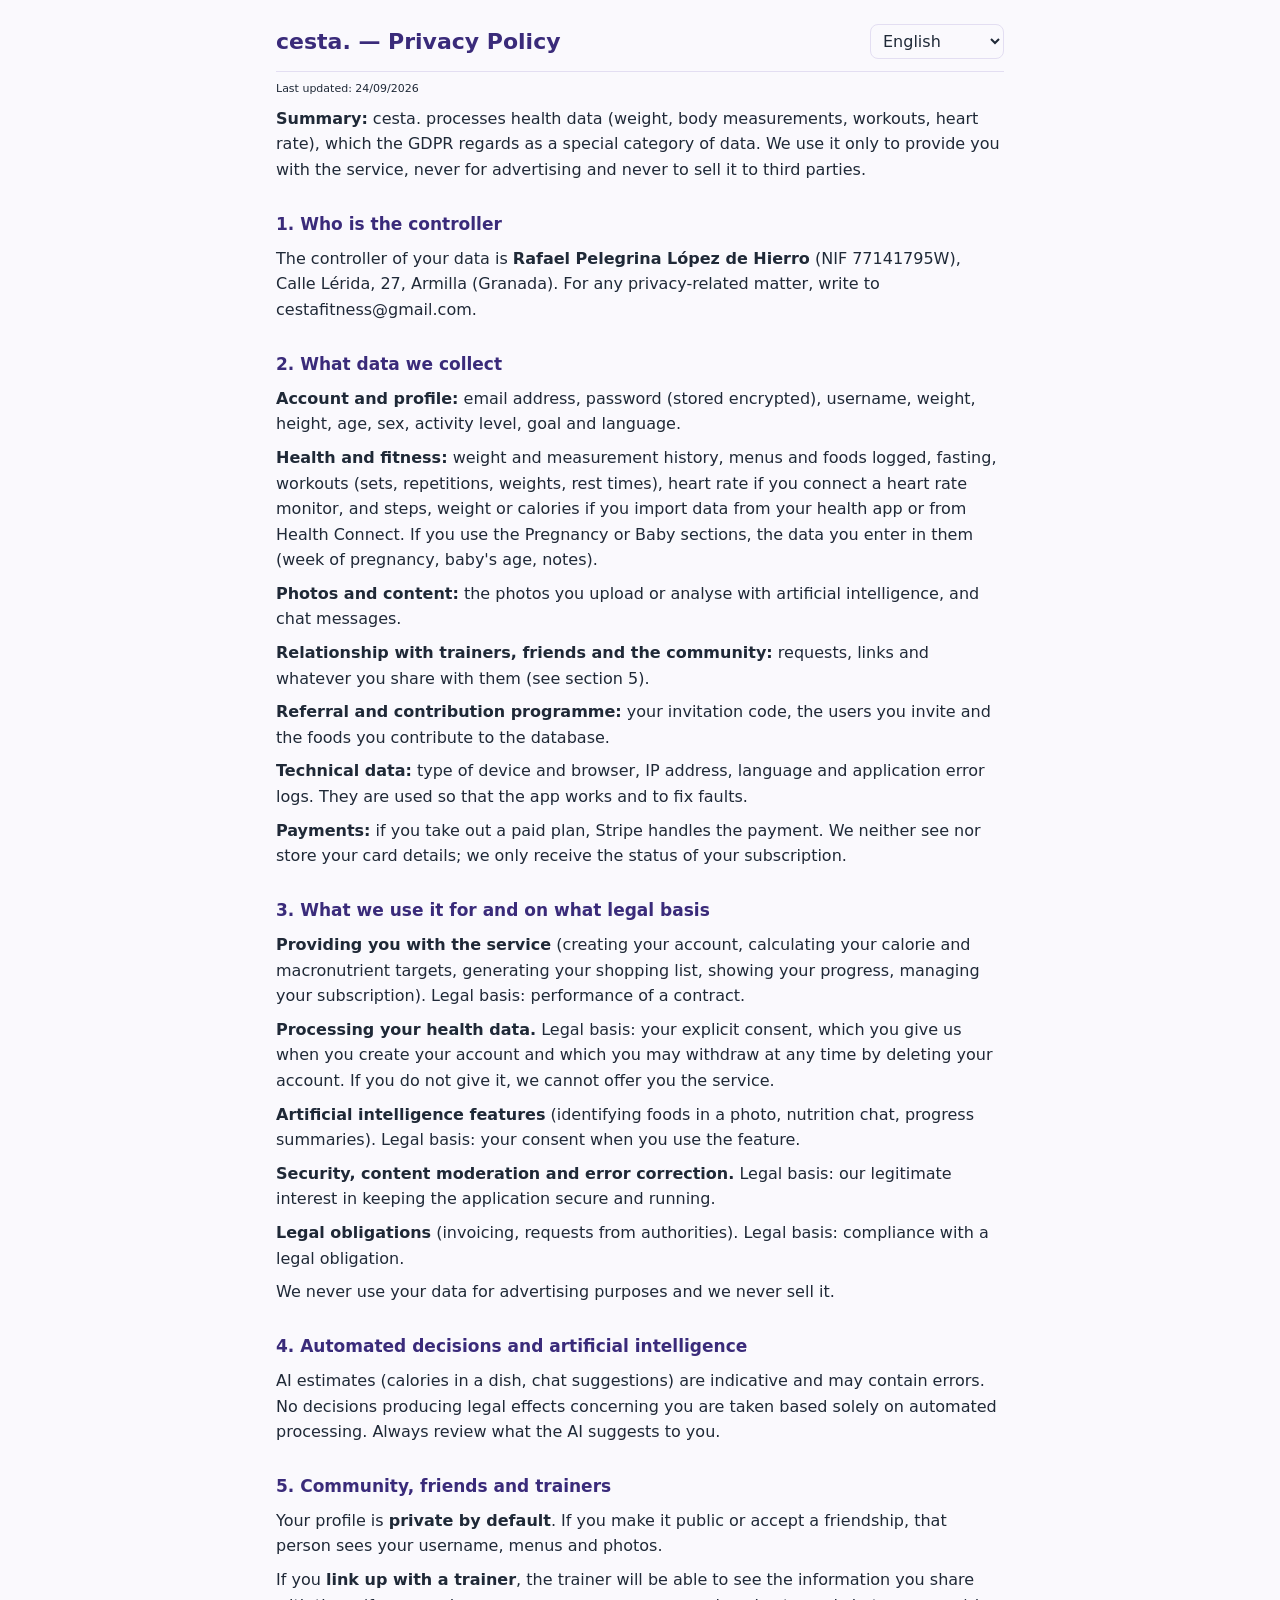
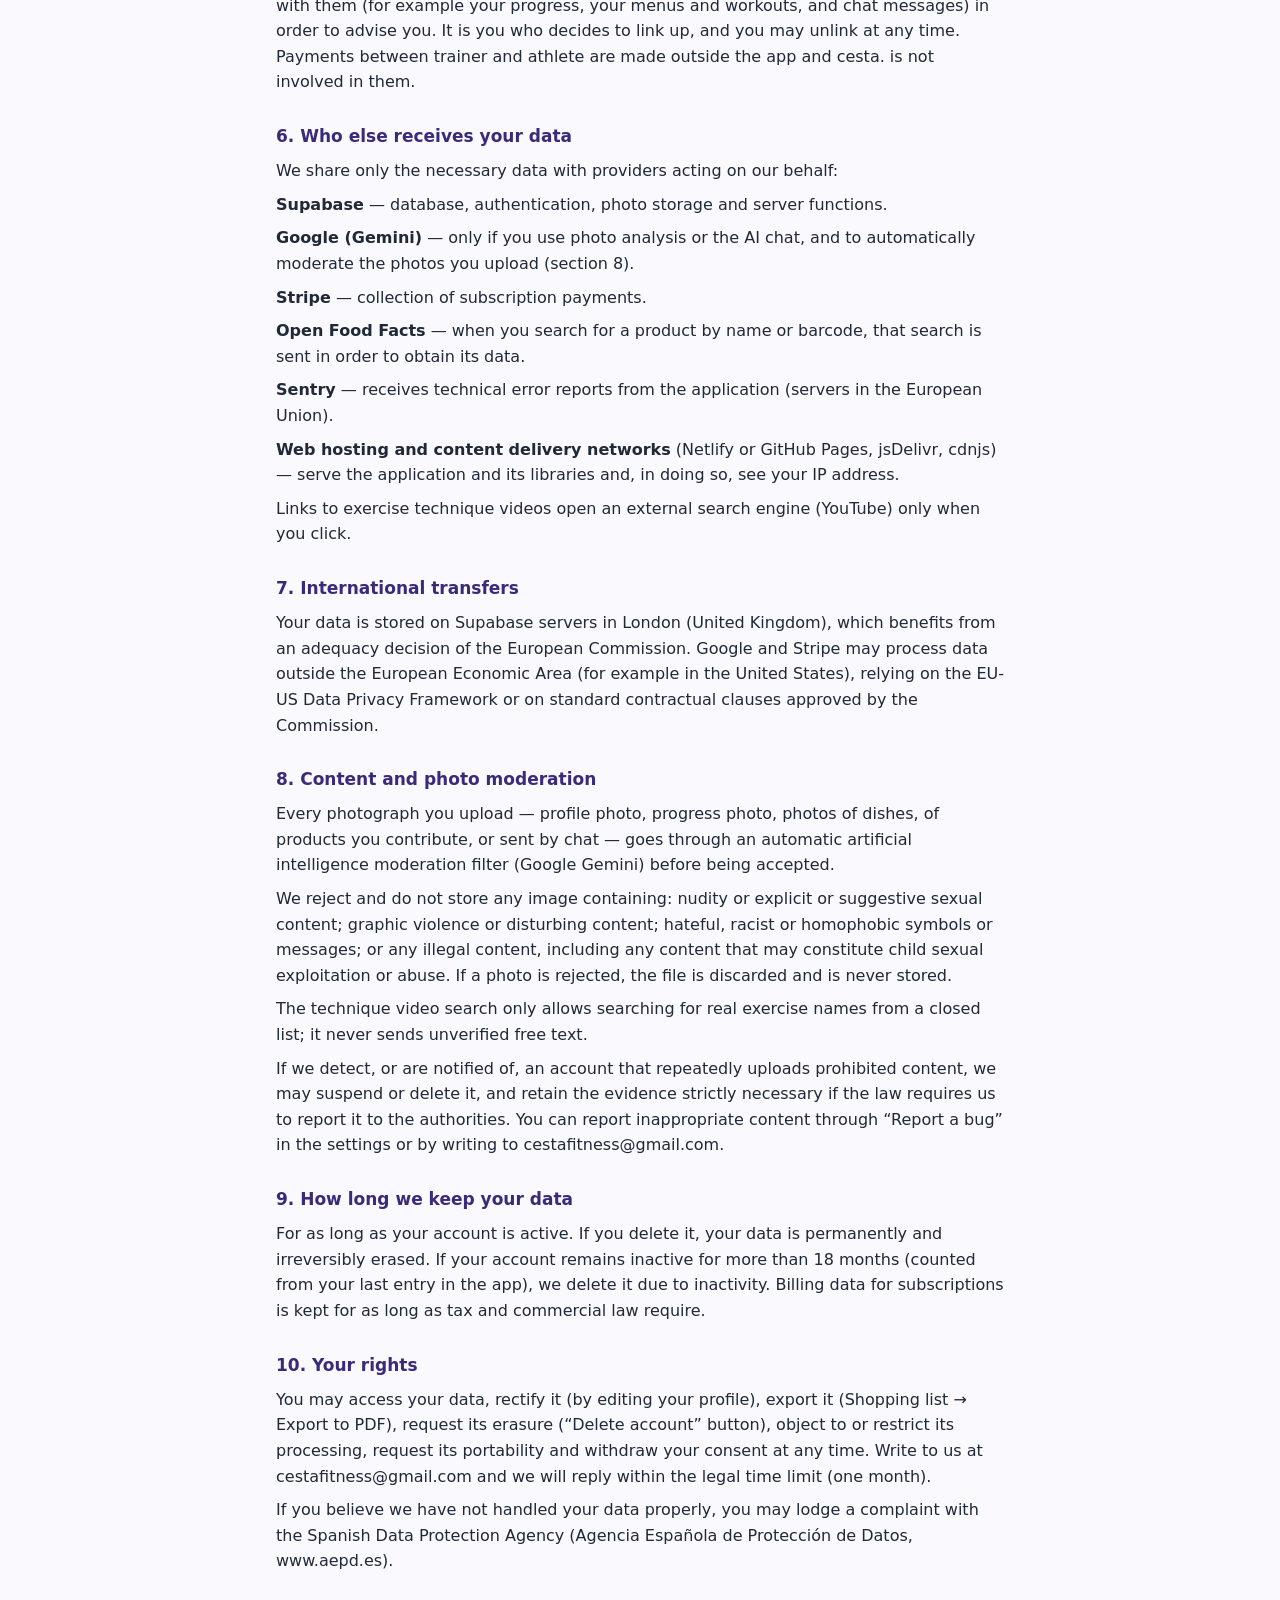
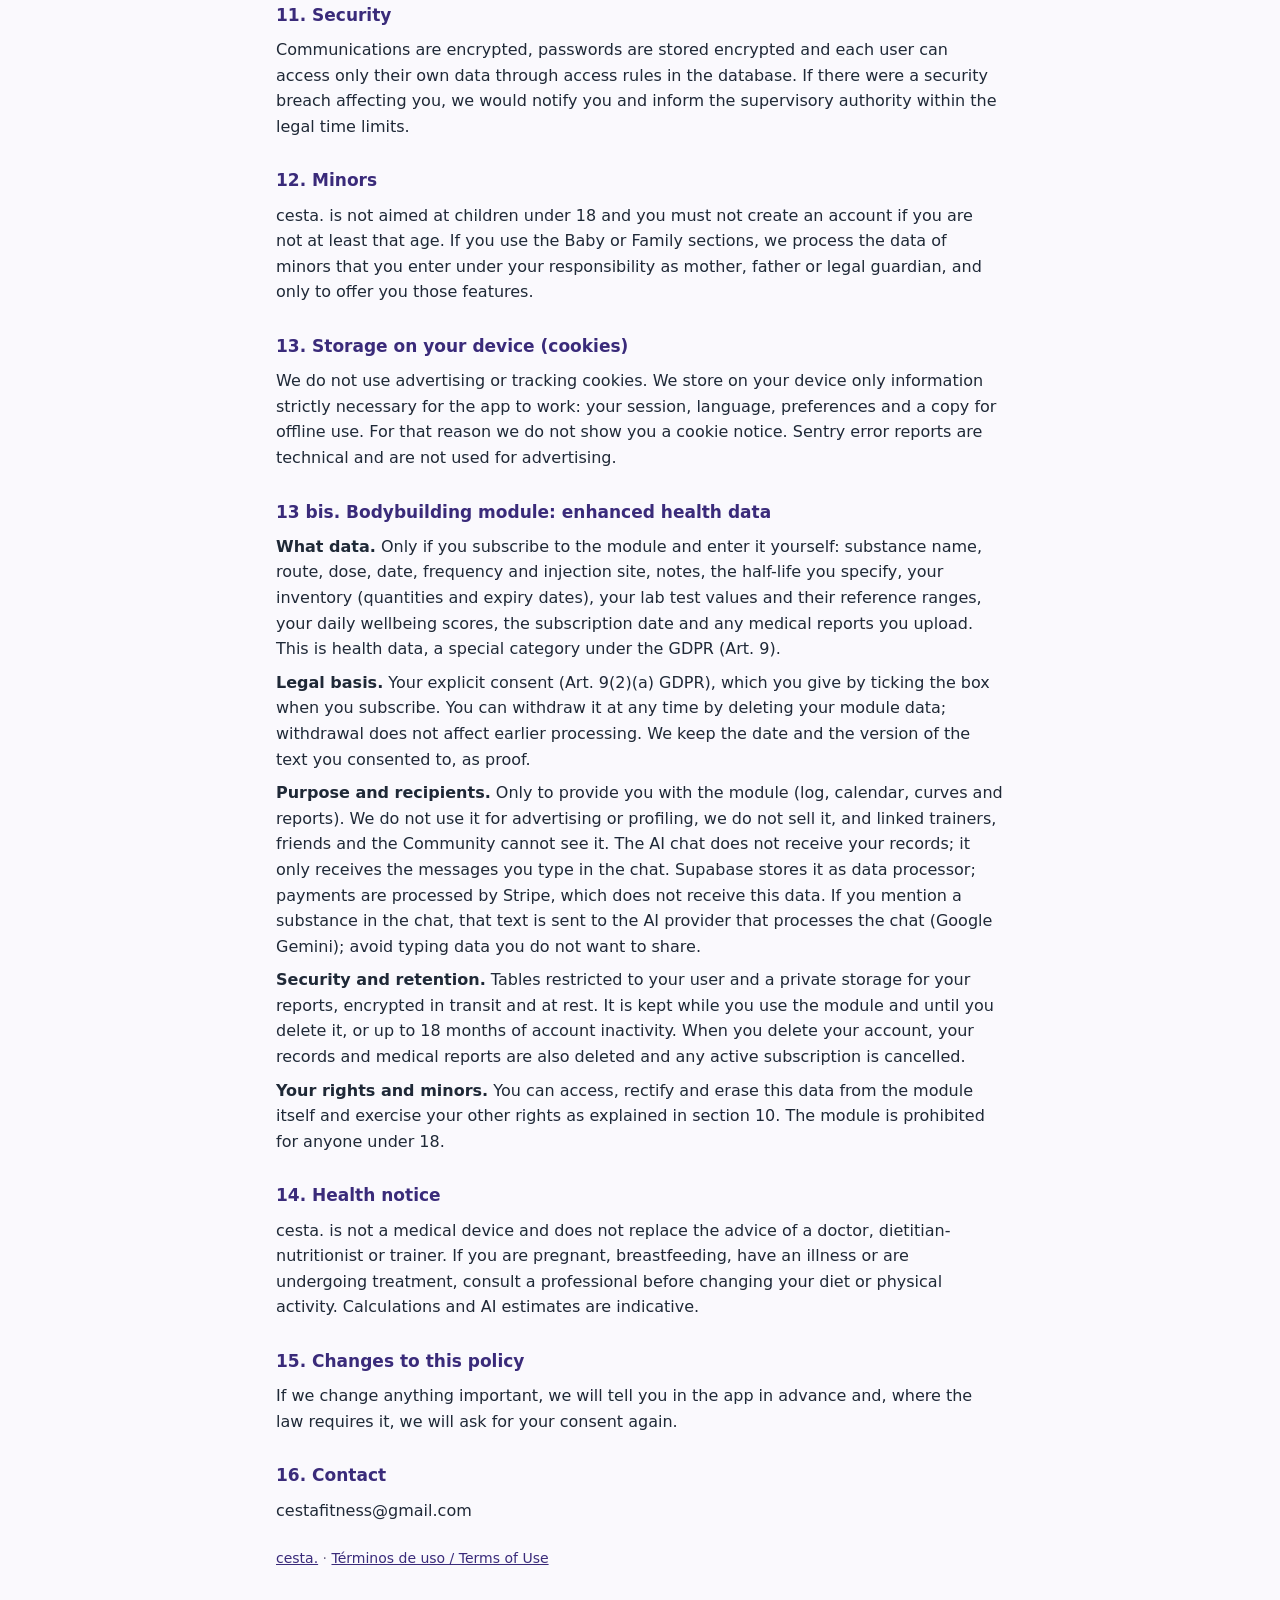
==== commit 80f9bd29: "Add files via upload" ====
--- a/privacidad.html
+++ b/privacidad.html
@@ -16,7 +16,7 @@
 <nav><a href="/">cesta.</a> · <a href="/terminos.html">Términos de uso / Terms of Use</a></nav>
 </main>
 <script>
-var DOCS={"es":"\u003cp style=\"font-size:11px;color:var(--ink-soft)\">Última actualización: 24/09/2026\u003c/p>\n  \u003cp>\u003cstrong>Resumen:\u003c/strong> cesta. trata datos de salud (peso, medidas corporales, entrenamientos, ritmo cardíaco), que el RGPD considera una categoría especial de datos. Solo los usamos para prestarte el servicio, nunca para publicidad ni para venderlos a terceros.\u003c/p>\n\n  \u003ch2>1. Quién es el responsable\u003c/h2>\n  \u003cp>El responsable del tratamiento de tus datos es \u003cstrong>Rafael Pelegrina López de Hierro\u003c/strong> (NIF 77141795W), Calle Lérida, 27, Armilla (Granada). Para cualquier cuestión sobre privacidad, escribe a cestafitness@gmail.com.\u003c/p>\n\n  \u003ch2>2. Qué datos recogemos\u003c/h2>\n  \u003cp>\u003cstrong>Cuenta y perfil:\u003c/strong> email, contraseña (guardada cifrada), nombre de usuario, peso, altura, edad, sexo, nivel de actividad, objetivo e idioma.\u003c/p>\n  \u003cp>\u003cstrong>Salud y forma física:\u003c/strong> historial de peso y medidas, menús y alimentos registrados, ayuno, entrenamientos (series, repeticiones, pesos, descansos), ritmo cardíaco si conectas un pulsómetro, y pasos, peso o calorías si importas datos de tu app de salud o de Health Connect. Si usas las secciones de Embarazo o de Bebé, los datos que escribas en ellas (semana de embarazo, edad del bebé, notas).\u003c/p>\n  \u003cp>\u003cstrong>Fotos y contenido:\u003c/strong> las fotos que subes o analizas con inteligencia artificial, y los mensajes de chat.\u003c/p>\n  \u003cp>\u003cstrong>Relación con entrenadores, amigos y comunidad:\u003c/strong> solicitudes, vínculos y lo que compartas con ellos (ver apartado 5).\u003c/p>\n  \u003cp>\u003cstrong>Programa de invitaciones y aportaciones:\u003c/strong> tu código de invitación, los usuarios invitados y los alimentos que aportes a la base de datos.\u003c/p>\n  \u003cp>\u003cstrong>Datos técnicos:\u003c/strong> tipo de dispositivo y navegador, dirección IP, idioma y registros de errores de la aplicación. Sirven para que la app funcione y para corregir fallos.\u003c/p>\n  \u003cp>\u003cstrong>Pagos:\u003c/strong> si contratas un plan de pago, Stripe gestiona el cobro. Nosotros no vemos ni guardamos los datos de tu tarjeta; solo recibimos el estado de tu suscripción.\u003c/p>\n\n  \u003ch2>3. Para qué los usamos y con qué base legal\u003c/h2>\n  \u003cp>\u003cstrong>Prestarte el servicio\u003c/strong> (crear tu cuenta, calcular tus objetivos de calorías y macronutrientes, generar tu lista de la compra, mostrar tu progreso, gestionar tu suscripción). Base legal: la ejecución del contrato.\u003c/p>\n  \u003cp>\u003cstrong>Tratar tus datos de salud.\u003c/strong> Base legal: tu consentimiento explícito, que nos das al crear la cuenta y puedes retirar en cualquier momento borrando tu cuenta. Si no lo das, no podemos ofrecerte el servicio.\u003c/p>\n  \u003cp>\u003cstrong>Funciones de inteligencia artificial\u003c/strong> (identificar alimentos en una foto, chat de nutrición, resúmenes de progreso). Base legal: tu consentimiento al usar la función.\u003c/p>\n  \u003cp>\u003cstrong>Seguridad, moderación de contenido y corrección de errores.\u003c/strong> Base legal: nuestro interés legítimo en mantener la aplicación segura y funcionando.\u003c/p>\n  \u003cp>\u003cstrong>Obligaciones legales\u003c/strong> (facturación, requerimientos de autoridades). Base legal: el cumplimiento de una obligación legal.\u003c/p>\n  \u003cp>Nunca usamos tus datos con fines publicitarios ni los vendemos.\u003c/p>\n\n  \u003ch2>4. Decisiones automatizadas e inteligencia artificial\u003c/h2>\n  \u003cp>Las estimaciones de la IA (calorías de un plato, sugerencias de chat) son orientativas y pueden contener errores. No se toman decisiones con efectos jurídicos sobre ti basadas únicamente en tratamientos automatizados. Revisa siempre lo que te propone la IA.\u003c/p>\n\n  \u003ch2>5. Comunidad, amigos y entrenadores\u003c/h2>\n  \u003cp>Tu perfil es \u003cstrong>privado por defecto\u003c/strong>. Si lo haces público o aceptas una amistad, esa persona ve tu nombre de usuario, menús y fotos.\u003c/p>\n  \u003cp>Si te \u003cstrong>vinculas con un entrenador\u003c/strong>, este podrá ver la información que compartas con él (por ejemplo tu progreso, tus menús y entrenamientos, y los mensajes del chat) para asesorarte. Eres tú quien decide vincularte y puedes desvincularte cuando quieras. Los pagos entre entrenador y atleta se hacen fuera de la app y cesta. no interviene en ellos.\u003c/p>\n\n  \u003ch2>6. Quién más recibe tus datos\u003c/h2>\n  \u003cp>Solo compartimos los datos necesarios con proveedores que actúan por nuestra cuenta:\u003c/p>\n  \u003cp>\u003cstrong>Supabase\u003c/strong> — base de datos, autenticación, almacenamiento de fotos y funciones de servidor.\u003c/p>\n  \u003cp>\u003cstrong>Google (Gemini)\u003c/strong> — solo si usas el análisis de fotos o el chat con IA, y para moderar automáticamente las fotos que subes (apartado 8).\u003c/p>\n  \u003cp>\u003cstrong>Stripe\u003c/strong> — cobro de suscripciones.\u003c/p>\n  \u003cp>\u003cstrong>Open Food Facts\u003c/strong> — cuando buscas un producto por su nombre o código de barras, se envía esa búsqueda para obtener sus datos.\u003c/p>\n  \u003cp>\u003cstrong>Sentry\u003c/strong> — recibe informes técnicos de errores de la aplicación (servidores en la Unión Europea).\u003c/p>\n  \u003cp>\u003cstrong>Alojamiento web y redes de distribución de contenido\u003c/strong> (Netlify o GitHub Pages, jsDelivr, cdnjs) — sirven la aplicación y sus bibliotecas y, al hacerlo, ven tu dirección IP.\u003c/p>\n  \u003cp>Los enlaces a vídeos de técnica de ejercicios abren un buscador externo (YouTube) solo cuando tú pulsas.\u003c/p>\n\n  \u003ch2>7. Transferencias internacionales\u003c/h2>\n  \u003cp>Tus datos se almacenan en servidores de Supabase en Londres (Reino Unido), que cuenta con una decisión de adecuación de la Comisión Europea. Google y Stripe pueden tratar datos fuera del Espacio Económico Europeo (por ejemplo en Estados Unidos), amparándose en el Marco de Privacidad de Datos UE-EE. UU. o en cláusulas contractuales tipo aprobadas por la Comisión.\u003c/p>\n\n  \u003ch2>8. Moderación de contenido y fotos\u003c/h2>\n  \u003cp>Toda fotografía que subas —foto de perfil, de progreso, de platos, de productos que aportes, o enviada por chat— pasa por un filtro automático de moderación con inteligencia artificial (Google Gemini) antes de aceptarse.\u003c/p>\n  \u003cp>Rechazamos y no guardamos ninguna imagen que contenga: desnudez o contenido sexual explícito o insinuante; violencia gráfica o contenido perturbador; símbolos o mensajes de odio, racistas u homófobos; o cualquier contenido ilegal, incluido cualquier contenido que pueda constituir explotación o abuso sexual infantil. Si una foto se rechaza, el archivo se descarta y no llega a guardarse.\u003c/p>\n  \u003cp>El buscador de vídeos de técnica solo permite buscar nombres reales de ejercicios de una lista cerrada; nunca envía texto libre sin verificar.\u003c/p>\n  \u003cp>Si detectamos, o nos reportan, una cuenta que sube repetidamente contenido prohibido, podemos suspenderla o eliminarla, y conservar la evidencia estrictamente necesaria si la ley nos obliga a comunicarla a las autoridades. Puedes reportar contenido inapropiado desde «Reporta un fallo» en los ajustes o escribiendo a cestafitness@gmail.com.\u003c/p>\n\n  \u003ch2>9. Cuánto tiempo conservamos tus datos\u003c/h2>\n  \u003cp>Mientras tu cuenta esté activa. Si la borras, tus datos se eliminan de forma permanente e irreversible. Si tu cuenta pasa más de 18 meses sin actividad (contados desde tu último registro en la app), la eliminamos por inactividad. Los datos de facturación de las suscripciones se conservan durante el tiempo que exija la normativa fiscal y mercantil.\u003c/p>\n\n  \u003ch2>10. Tus derechos\u003c/h2>\n  \u003cp>Puedes acceder a tus datos, rectificarlos (editando tu perfil), exportarlos (Lista de la compra → Exportar a PDF), pedir su supresión (botón «Borrar cuenta»), oponerte o limitar su tratamiento, pedir su portabilidad y retirar tu consentimiento en cualquier momento. Escríbenos a cestafitness@gmail.com y te responderemos en el plazo legal (un mes).\u003c/p>\n  \u003cp>Si crees que no hemos tratado bien tus datos, puedes presentar una reclamación ante la Agencia Española de Protección de Datos (www.aepd.es).\u003c/p>\n\n  \u003ch2>11. Seguridad\u003c/h2>\n  \u003cp>Las comunicaciones van cifradas, las contraseñas se guardan cifradas y cada usuario solo puede acceder a sus propios datos mediante reglas de acceso en la base de datos. Si hubiera una brecha de seguridad que te afectara, te lo comunicaríamos y avisaríamos a la autoridad de control en los plazos legales.\u003c/p>\n\n  \u003ch2>12. Menores de edad\u003c/h2>\n  \u003cp>cesta. no está dirigida a menores de 18 años y no debes crear una cuenta si no los tienes. Si usas las secciones de Bebé o de Familiar, los datos de menores que introduzcas los tratamos bajo tu responsabilidad como madre, padre o tutor legal, y solo para ofrecerte esas funciones.\u003c/p>\n\n  \u003ch2>13. Almacenamiento en tu dispositivo (cookies)\u003c/h2>\n  \u003cp>No usamos cookies de publicidad ni de seguimiento. Guardamos en tu dispositivo únicamente información estrictamente necesaria para que la app funcione: tu sesión, el idioma, tus preferencias y una copia para usarla sin conexión. Por eso no te mostramos un aviso de cookies. Los informes de errores de Sentry son técnicos y no se usan para publicidad.\u003c/p>\n\n  \u003ch2>13 bis. Módulo Culturismo: datos de salud reforzados\u003c/h2>\n  \u003cp>\u003cstrong>Qué datos.\u003c/strong> Solo si contratas el módulo y los introduces tú: nombre de la sustancia, vía, dosis, fecha y frecuencia, notas, la vida media indicada, la fecha de contratación y los informes médicos (analíticas) que subas. Son datos de salud, una categoría especial del RGPD (art. 9).\u003c/p>\n  \u003cp>\u003cstrong>Base legal.\u003c/strong> Tu consentimiento explícito (art. 9.2.a RGPD), que das marcando la casilla al contratar. Puedes retirarlo en cualquier momento borrando tus datos del módulo; la retirada no afecta al tratamiento anterior. Guardamos la fecha y la versión del texto en que consentiste, como prueba.\u003c/p>\n  \u003cp>\u003cstrong>Para qué y con quién.\u003c/strong> Solo para prestarte el módulo (registro, calendario, curvas e informes). No los usamos para publicidad ni para elaborar perfiles, no los vendemos y no los ven entrenadores vinculados, amigos ni la Comunidad. El chat con IA no recibe tus registros; solo recibe los mensajes que tú escribes en el chat. Los almacena Supabase como encargado del tratamiento; los pagos los procesa Stripe, que no recibe estos datos. Si mencionas una sustancia en el chat, ese texto se envía al proveedor de IA que procesa el chat (Google Gemini); evita escribir datos que no quieras compartir.\u003c/p>\n  \u003cp>\u003cstrong>Seguridad y conservación.\u003c/strong> Tablas con acceso restringido a tu usuario y un almacén privado para tus informes, con cifrado en tránsito y en reposo. Se conservan mientras uses el módulo y hasta que los borres, o hasta 18 meses sin actividad en la cuenta. Al borrar tu cuenta se eliminan también tus registros y tus informes médicos y se cancela cualquier suscripción activa.\u003c/p>\n  \u003cp>\u003cstrong>Tus derechos y menores.\u003c/strong> Puedes acceder, rectificar y suprimir estos datos desde el propio módulo y ejercer el resto de derechos como se explica en el apartado 10. El módulo está prohibido a menores de 18 años.\u003c/p>\n\n  \u003ch2>14. Aviso de salud\u003c/h2>\n  \u003cp>cesta. no es un producto sanitario ni sustituye el consejo de un médico, dietista-nutricionista o entrenador. Si estás embarazada, das el pecho, tienes una enfermedad o sigues un tratamiento, consulta con un profesional antes de cambiar tu alimentación o tu actividad física. Los cálculos y las estimaciones de la IA son orientativos.\u003c/p>\n\n  \u003ch2>15. Cambios en esta política\u003c/h2>\n  \u003cp>Si cambiamos algo importante, te lo diremos en la app con antelación y, cuando la ley lo exija, te pediremos de nuevo tu consentimiento.\u003c/p>\n\n  \u003ch2>16. Contacto\u003c/h2>\n  \u003cp>cestafitness@gmail.com\u003c/p>","en":"\u003cp style=\"font-size:11px;color:var(--ink-soft)\">Last updated: 24/09/2026\u003c/p>\n  \u003cp>\u003cstrong>Summary:\u003c/strong> cesta. processes health data (weight, body measurements, workouts, heart rate), which the GDPR regards as a special category of data. We use it only to provide you with the service, never for advertising and never to sell it to third parties.\u003c/p>\n\n  \u003ch2>1. Who is the controller\u003c/h2>\n  \u003cp>The controller of your data is \u003cstrong>Rafael Pelegrina López de Hierro\u003c/strong> (NIF 77141795W), Calle Lérida, 27, Armilla (Granada). For any privacy-related matter, write to cestafitness@gmail.com.\u003c/p>\n\n  \u003ch2>2. What data we collect\u003c/h2>\n  \u003cp>\u003cstrong>Account and profile:\u003c/strong> email address, password (stored encrypted), username, weight, height, age, sex, activity level, goal and language.\u003c/p>\n  \u003cp>\u003cstrong>Health and fitness:\u003c/strong> weight and measurement history, menus and foods logged, fasting, workouts (sets, repetitions, weights, rest times), heart rate if you connect a heart rate monitor, and steps, weight or calories if you import data from your health app or from Health Connect. If you use the Pregnancy or Baby sections, the data you enter in them (week of pregnancy, baby's age, notes).\u003c/p>\n  \u003cp>\u003cstrong>Photos and content:\u003c/strong> the photos you upload or analyse with artificial intelligence, and chat messages.\u003c/p>\n  \u003cp>\u003cstrong>Relationship with trainers, friends and the community:\u003c/strong> requests, links and whatever you share with them (see section 5).\u003c/p>\n  \u003cp>\u003cstrong>Referral and contribution programme:\u003c/strong> your invitation code, the users you invite and the foods you contribute to the database.\u003c/p>\n  \u003cp>\u003cstrong>Technical data:\u003c/strong> type of device and browser, IP address, language and application error logs. They are used so that the app works and to fix faults.\u003c/p>\n  \u003cp>\u003cstrong>Payments:\u003c/strong> if you take out a paid plan, Stripe handles the payment. We neither see nor store your card details; we only receive the status of your subscription.\u003c/p>\n\n  \u003ch2>3. What we use it for and on what legal basis\u003c/h2>\n  \u003cp>\u003cstrong>Providing you with the service\u003c/strong> (creating your account, calculating your calorie and macronutrient targets, generating your shopping list, showing your progress, managing your subscription). Legal basis: performance of a contract.\u003c/p>\n  \u003cp>\u003cstrong>Processing your health data.\u003c/strong> Legal basis: your explicit consent, which you give us when you create your account and which you may withdraw at any time by deleting your account. If you do not give it, we cannot offer you the service.\u003c/p>\n  \u003cp>\u003cstrong>Artificial intelligence features\u003c/strong> (identifying foods in a photo, nutrition chat, progress summaries). Legal basis: your consent when you use the feature.\u003c/p>\n  \u003cp>\u003cstrong>Security, content moderation and error correction.\u003c/strong> Legal basis: our legitimate interest in keeping the application secure and running.\u003c/p>\n  \u003cp>\u003cstrong>Legal obligations\u003c/strong> (invoicing, requests from authorities). Legal basis: compliance with a legal obligation.\u003c/p>\n  \u003cp>We never use your data for advertising purposes and we never sell it.\u003c/p>\n\n  \u003ch2>4. Automated decisions and artificial intelligence\u003c/h2>\n  \u003cp>AI estimates (calories in a dish, chat suggestions) are indicative and may contain errors. No decisions producing legal effects concerning you are taken based solely on automated processing. Always review what the AI suggests to you.\u003c/p>\n\n  \u003ch2>5. Community, friends and trainers\u003c/h2>\n  \u003cp>Your profile is \u003cstrong>private by default\u003c/strong>. If you make it public or accept a friendship, that person sees your username, menus and photos.\u003c/p>\n  \u003cp>If you \u003cstrong>link up with a trainer\u003c/strong>, the trainer will be able to see the information you share with them (for example your progress, your menus and workouts, and chat messages) in order to advise you. It is you who decides to link up, and you may unlink at any time. Payments between trainer and athlete are made outside the app and cesta. is not involved in them.\u003c/p>\n\n  \u003ch2>6. Who else receives your data\u003c/h2>\n  \u003cp>We share only the necessary data with providers acting on our behalf:\u003c/p>\n  \u003cp>\u003cstrong>Supabase\u003c/strong> — database, authentication, photo storage and server functions.\u003c/p>\n  \u003cp>\u003cstrong>Google (Gemini)\u003c/strong> — only if you use photo analysis or the AI chat, and to automatically moderate the photos you upload (section 8).\u003c/p>\n  \u003cp>\u003cstrong>Stripe\u003c/strong> — collection of subscription payments.\u003c/p>\n  \u003cp>\u003cstrong>Open Food Facts\u003c/strong> — when you search for a product by name or barcode, that search is sent in order to obtain its data.\u003c/p>\n  \u003cp>\u003cstrong>Sentry\u003c/strong> — receives technical error reports from the application (servers in the European Union).\u003c/p>\n  \u003cp>\u003cstrong>Web hosting and content delivery networks\u003c/strong> (Netlify or GitHub Pages, jsDelivr, cdnjs) — serve the application and its libraries and, in doing so, see your IP address.\u003c/p>\n  \u003cp>Links to exercise technique videos open an external search engine (YouTube) only when you click.\u003c/p>\n\n  \u003ch2>7. International transfers\u003c/h2>\n  \u003cp>Your data is stored on Supabase servers in London (United Kingdom), which benefits from an adequacy decision of the European Commission. Google and Stripe may process data outside the European Economic Area (for example in the United States), relying on the EU-US Data Privacy Framework or on standard contractual clauses approved by the Commission.\u003c/p>\n\n  \u003ch2>8. Content and photo moderation\u003c/h2>\n  \u003cp>Every photograph you upload — profile photo, progress photo, photos of dishes, of products you contribute, or sent by chat — goes through an automatic artificial intelligence moderation filter (Google Gemini) before being accepted.\u003c/p>\n  \u003cp>We reject and do not store any image containing: nudity or explicit or suggestive sexual content; graphic violence or disturbing content; hateful, racist or homophobic symbols or messages; or any illegal content, including any content that may constitute child sexual exploitation or abuse. If a photo is rejected, the file is discarded and is never stored.\u003c/p>\n  \u003cp>The technique video search only allows searching for real exercise names from a closed list; it never sends unverified free text.\u003c/p>\n  \u003cp>If we detect, or are notified of, an account that repeatedly uploads prohibited content, we may suspend or delete it, and retain the evidence strictly necessary if the law requires us to report it to the authorities. You can report inappropriate content through “Report a bug” in the settings or by writing to cestafitness@gmail.com.\u003c/p>\n\n  \u003ch2>9. How long we keep your data\u003c/h2>\n  \u003cp>For as long as your account is active. If you delete it, your data is permanently and irreversibly erased. If your account remains inactive for more than 18 months (counted from your last entry in the app), we delete it due to inactivity. Billing data for subscriptions is kept for as long as tax and commercial law require.\u003c/p>\n\n  \u003ch2>10. Your rights\u003c/h2>\n  \u003cp>You may access your data, rectify it (by editing your profile), export it (Shopping list → Export to PDF), request its erasure (“Delete account” button), object to or restrict its processing, request its portability and withdraw your consent at any time. Write to us at cestafitness@gmail.com and we will reply within the legal time limit (one month).\u003c/p>\n  \u003cp>If you believe we have not handled your data properly, you may lodge a complaint with the Spanish Data Protection Agency (Agencia Española de Protección de Datos, www.aepd.es).\u003c/p>\n\n  \u003ch2>11. Security\u003c/h2>\n  \u003cp>Communications are encrypted, passwords are stored encrypted and each user can access only their own data through access rules in the database. If there were a security breach affecting you, we would notify you and inform the supervisory authority within the legal time limits.\u003c/p>\n\n  \u003ch2>12. Minors\u003c/h2>\n  \u003cp>cesta. is not aimed at children under 18 and you must not create an account if you are not at least that age. If you use the Baby or Family sections, we process the data of minors that you enter under your responsibility as mother, father or legal guardian, and only to offer you those features.\u003c/p>\n\n  \u003ch2>13. Storage on your device (cookies)\u003c/h2>\n  \u003cp>We do not use advertising or tracking cookies. We store on your device only information strictly necessary for the app to work: your session, language, preferences and a copy for offline use. For that reason we do not show you a cookie notice. Sentry error reports are technical and are not used for advertising.\u003c/p>\n\n  \u003ch2>13 bis. Bodybuilding module: enhanced health data\u003c/h2>\n  \u003cp>\u003cstrong>What data.\u003c/strong> Only if you subscribe to the module and enter it yourself: substance name, route, dose, date and frequency, notes, the half-life you indicate, the subscription date and the medical reports (lab tests) you upload. This is health data, a special category under the GDPR (Art. 9).\u003c/p>\n  \u003cp>\u003cstrong>Legal basis.\u003c/strong> Your explicit consent (Art. 9(2)(a) GDPR), which you give by ticking the box when you subscribe. You can withdraw it at any time by deleting your module data; withdrawal does not affect earlier processing. We keep the date and the version of the text you consented to, as proof.\u003c/p>\n  \u003cp>\u003cstrong>Purpose and recipients.\u003c/strong> Only to provide you with the module (log, calendar, curves and reports). We do not use it for advertising or profiling, we do not sell it, and linked trainers, friends and the Community cannot see it. The AI chat does not receive your records; it only receives the messages you type in the chat. Supabase stores it as data processor; payments are processed by Stripe, which does not receive this data. If you mention a substance in the chat, that text is sent to the AI provider that processes the chat (Google Gemini); avoid typing data you do not want to share.\u003c/p>\n  \u003cp>\u003cstrong>Security and retention.\u003c/strong> Tables restricted to your user and a private storage for your reports, encrypted in transit and at rest. It is kept while you use the module and until you delete it, or up to 18 months of account inactivity. When you delete your account, your records and medical reports are also deleted and any active subscription is cancelled.\u003c/p>\n  \u003cp>\u003cstrong>Your rights and minors.\u003c/strong> You can access, rectify and erase this data from the module itself and exercise your other rights as explained in section 10. The module is prohibited for anyone under 18.\u003c/p>\n\n  \u003ch2>14. Health notice\u003c/h2>\n  \u003cp>cesta. is not a medical device and does not replace the advice of a doctor, dietitian-nutritionist or trainer. If you are pregnant, breastfeeding, have an illness or are undergoing treatment, consult a professional before changing your diet or physical activity. Calculations and AI estimates are indicative.\u003c/p>\n\n  \u003ch2>15. Changes to this policy\u003c/h2>\n  \u003cp>If we change anything important, we will tell you in the app in advance and, where the law requires it, we will ask for your consent again.\u003c/p>\n\n  \u003ch2>16. Contact\u003c/h2>\n  \u003cp>cestafitness@gmail.com\u003c/p>","fr":"\u003cp style=\"font-size:11px;color:var(--ink-soft)\">Dernière mise à jour : 24/09/2026\u003c/p>\n  \u003cp>\u003cstrong>Résumé :\u003c/strong> cesta. traite des données de santé (poids, mensurations, entraînements, fréquence cardiaque), que le RGPD considère comme une catégorie particulière de données. Nous ne les utilisons que pour vous fournir le service, jamais à des fins publicitaires ni pour les vendre à des tiers.\u003c/p>\n\n  \u003ch2>1. Qui est le responsable du traitement\u003c/h2>\n  \u003cp>Le responsable du traitement de vos données est \u003cstrong>Rafael Pelegrina López de Hierro\u003c/strong> (NIF 77141795W), Calle Lérida, 27, Armilla (Granada). Pour toute question relative à la vie privée, écrivez à cestafitness@gmail.com.\u003c/p>\n\n  \u003ch2>2. Quelles données nous collectons\u003c/h2>\n  \u003cp>\u003cstrong>Compte et profil :\u003c/strong> adresse e-mail, mot de passe (conservé sous forme chiffrée), nom d'utilisateur, poids, taille, âge, sexe, niveau d'activité, objectif et langue.\u003c/p>\n  \u003cp>\u003cstrong>Santé et condition physique :\u003c/strong> historique du poids et des mensurations, menus et aliments enregistrés, jeûne, entraînements (séries, répétitions, charges, temps de repos), fréquence cardiaque si vous connectez un cardiofréquencemètre, ainsi que pas, poids ou calories si vous importez des données depuis votre application de santé ou depuis Health Connect. Si vous utilisez les rubriques Grossesse ou Bébé, les données que vous y saisissez (semaine de grossesse, âge du bébé, notes).\u003c/p>\n  \u003cp>\u003cstrong>Photos et contenus :\u003c/strong> les photos que vous téléversez ou faites analyser par intelligence artificielle, ainsi que les messages du chat.\u003c/p>\n  \u003cp>\u003cstrong>Relations avec les coachs, les amis et la communauté :\u003c/strong> demandes, liens et ce que vous partagez avec eux (voir la section 5).\u003c/p>\n  \u003cp>\u003cstrong>Programme de parrainage et de contributions :\u003c/strong> votre code de parrainage, les utilisateurs parrainés et les aliments que vous ajoutez à la base de données.\u003c/p>\n  \u003cp>\u003cstrong>Données techniques :\u003c/strong> type d'appareil et de navigateur, adresse IP, langue et journaux d'erreurs de l'application. Elles servent au bon fonctionnement de l'application et à la correction des défauts.\u003c/p>\n  \u003cp>\u003cstrong>Paiements :\u003c/strong> si vous souscrivez un abonnement payant, Stripe gère l'encaissement. Nous ne voyons ni ne conservons les données de votre carte ; nous recevons uniquement l'état de votre abonnement.\u003c/p>\n\n  \u003ch2>3. Pourquoi nous les utilisons et sur quelle base juridique\u003c/h2>\n  \u003cp>\u003cstrong>Vous fournir le service\u003c/strong> (créer votre compte, calculer vos objectifs de calories et de macronutriments, générer votre liste de courses, afficher votre progression, gérer votre abonnement). Base juridique : l'exécution du contrat.\u003c/p>\n  \u003cp>\u003cstrong>Traiter vos données de santé.\u003c/strong> Base juridique : votre consentement explicite, que vous nous donnez lors de la création du compte et que vous pouvez retirer à tout moment en supprimant votre compte. Si vous ne le donnez pas, nous ne pouvons pas vous proposer le service.\u003c/p>\n  \u003cp>\u003cstrong>Fonctions d'intelligence artificielle\u003c/strong> (identifier des aliments sur une photo, chat nutrition, résumés de progression). Base juridique : votre consentement lors de l'utilisation de la fonction.\u003c/p>\n  \u003cp>\u003cstrong>Sécurité, modération des contenus et correction des erreurs.\u003c/strong> Base juridique : notre intérêt légitime à maintenir l'application sûre et en état de fonctionnement.\u003c/p>\n  \u003cp>\u003cstrong>Obligations légales\u003c/strong> (facturation, demandes des autorités). Base juridique : le respect d'une obligation légale.\u003c/p>\n  \u003cp>Nous n'utilisons jamais vos données à des fins publicitaires et nous ne les vendons pas.\u003c/p>\n\n  \u003ch2>4. Décisions automatisées et intelligence artificielle\u003c/h2>\n  \u003cp>Les estimations de l'IA (calories d'un plat, suggestions du chat) sont données à titre indicatif et peuvent comporter des erreurs. Aucune décision produisant des effets juridiques à votre égard n'est prise sur le seul fondement d'un traitement automatisé. Vérifiez toujours ce que l'IA vous propose.\u003c/p>\n\n  \u003ch2>5. Communauté, amis et coachs\u003c/h2>\n  \u003cp>Votre profil est \u003cstrong>privé par défaut\u003c/strong>. Si vous le rendez public ou acceptez une demande d'ami, cette personne voit votre nom d'utilisateur, vos menus et vos photos.\u003c/p>\n  \u003cp>Si vous \u003cstrong>vous associez à un coach\u003c/strong>, celui-ci pourra consulter les informations que vous partagez avec lui (par exemple votre progression, vos menus et entraînements, et les messages du chat) afin de vous conseiller. C'est vous qui décidez de vous associer et vous pouvez rompre ce lien à tout moment. Les paiements entre coach et athlète s'effectuent en dehors de l'application et cesta. n'y intervient pas.\u003c/p>\n\n  \u003ch2>6. Qui d'autre reçoit vos données\u003c/h2>\n  \u003cp>Nous ne partageons que les données nécessaires avec des prestataires agissant pour notre compte :\u003c/p>\n  \u003cp>\u003cstrong>Supabase\u003c/strong> — base de données, authentification, stockage des photos et fonctions serveur.\u003c/p>\n  \u003cp>\u003cstrong>Google (Gemini)\u003c/strong> — uniquement si vous utilisez l'analyse de photos ou le chat IA, et pour modérer automatiquement les photos que vous téléversez (section 8).\u003c/p>\n  \u003cp>\u003cstrong>Stripe\u003c/strong> — encaissement des abonnements.\u003c/p>\n  \u003cp>\u003cstrong>Open Food Facts\u003c/strong> — lorsque vous recherchez un produit par son nom ou son code-barres, cette recherche est transmise afin d'obtenir ses données.\u003c/p>\n  \u003cp>\u003cstrong>Sentry\u003c/strong> — reçoit des rapports techniques d'erreurs de l'application (serveurs situés dans l'Union européenne).\u003c/p>\n  \u003cp>\u003cstrong>Hébergement web et réseaux de diffusion de contenu\u003c/strong> (Netlify ou GitHub Pages, jsDelivr, cdnjs) — distribuent l'application et ses bibliothèques et, ce faisant, voient votre adresse IP.\u003c/p>\n  \u003cp>Les liens vers des vidéos de technique d'exercices ouvrent un moteur de recherche externe (YouTube) uniquement lorsque vous cliquez.\u003c/p>\n\n  \u003ch2>7. Transferts internationaux\u003c/h2>\n  \u003cp>Vos données sont stockées sur des serveurs de Supabase à Londres (Royaume-Uni), pays bénéficiant d'une décision d'adéquation de la Commission européenne. Google et Stripe peuvent traiter des données en dehors de l'Espace économique européen (par exemple aux États-Unis), sur la base du cadre de protection des données UE-États-Unis ou de clauses contractuelles types approuvées par la Commission.\u003c/p>\n\n  \u003ch2>8. Modération des contenus et des photos\u003c/h2>\n  \u003cp>Toute photographie que vous téléversez — photo de profil, de progression, de plats, de produits que vous ajoutez, ou envoyée par chat — passe par un filtre automatique de modération par intelligence artificielle (Google Gemini) avant d'être acceptée.\u003c/p>\n  \u003cp>Nous rejetons et ne conservons aucune image contenant : de la nudité ou un contenu sexuel explicite ou suggestif ; de la violence explicite ou un contenu choquant ; des symboles ou messages haineux, racistes ou homophobes ; ou tout contenu illégal, y compris tout contenu pouvant constituer de l'exploitation ou des abus sexuels sur mineurs. Si une photo est rejetée, le fichier est supprimé et n'est jamais conservé.\u003c/p>\n  \u003cp>Le moteur de recherche de vidéos de technique ne permet de rechercher que des noms d'exercices réels issus d'une liste fermée ; il n'envoie jamais de texte libre non vérifié.\u003c/p>\n  \u003cp>Si nous détectons, ou si l'on nous signale, un compte qui téléverse de façon répétée des contenus interdits, nous pouvons le suspendre ou le supprimer, et conserver les éléments de preuve strictement nécessaires si la loi nous oblige à les communiquer aux autorités. Vous pouvez signaler un contenu inapproprié depuis « Signaler un problème » dans les paramètres ou en écrivant à cestafitness@gmail.com.\u003c/p>\n\n  \u003ch2>9. Durée de conservation de vos données\u003c/h2>\n  \u003cp>Tant que votre compte est actif. Si vous le supprimez, vos données sont effacées de manière définitive et irréversible. Si votre compte reste plus de 18 mois sans activité (à compter de votre dernière saisie dans l'application), nous le supprimons pour inactivité. Les données de facturation des abonnements sont conservées pendant la durée exigée par la réglementation fiscale et commerciale.\u003c/p>\n\n  \u003ch2>10. Vos droits\u003c/h2>\n  \u003cp>Vous pouvez accéder à vos données, les rectifier (en modifiant votre profil), les exporter (Liste de courses → Exporter en PDF), demander leur effacement (bouton « Supprimer le compte »), vous opposer à leur traitement ou en demander la limitation, demander leur portabilité et retirer votre consentement à tout moment. Écrivez-nous à cestafitness@gmail.com et nous vous répondrons dans le délai légal (un mois).\u003c/p>\n  \u003cp>Si vous estimez que vos données n'ont pas été traitées correctement, vous pouvez introduire une réclamation auprès de l'Agence espagnole de protection des données (Agencia Española de Protección de Datos, www.aepd.es), ou auprès de l'autorité de contrôle de votre pays de résidence.\u003c/p>\n\n  \u003ch2>11. Sécurité\u003c/h2>\n  \u003cp>Les communications sont chiffrées, les mots de passe sont conservés sous forme chiffrée et chaque utilisateur ne peut accéder qu'à ses propres données grâce à des règles d'accès dans la base de données. En cas de violation de données susceptible de vous affecter, nous vous en informerions et avertirions l'autorité de contrôle dans les délais légaux.\u003c/p>\n\n  \u003ch2>12. Mineurs\u003c/h2>\n  \u003cp>cesta. ne s'adresse pas aux enfants de moins de 18 ans et vous ne devez pas créer de compte si vous n'avez pas cet âge. Si vous utilisez les rubriques Bébé ou Famille, nous traitons les données de mineurs que vous saisissez sous votre responsabilité de mère, de père ou de représentant légal, et uniquement pour vous proposer ces fonctions.\u003c/p>\n\n  \u003ch2>13. Stockage sur votre appareil (cookies)\u003c/h2>\n  \u003cp>Nous n'utilisons ni cookies publicitaires ni cookies de suivi. Nous enregistrons sur votre appareil uniquement les informations strictement nécessaires au fonctionnement de l'application : votre session, la langue, vos préférences et une copie permettant une utilisation hors ligne. C'est pourquoi nous ne vous affichons pas de bandeau de cookies. Les rapports d'erreurs de Sentry sont techniques et ne sont pas utilisés à des fins publicitaires.\u003c/p>\n\n  \u003ch2>13 bis. Module Musculation : données de santé à protection renforcée\u003c/h2>\n  \u003cp>\u003cstrong>Quelles données.\u003c/strong> Uniquement si vous souscrivez au module et les saisissez vous-même : nom de la substance, voie d'administration, dose, date et fréquence, notes, demi-vie indiquée, date de souscription et rapports médicaux (analyses) que vous téléversez. Ce sont des données de santé, une catégorie particulière au sens du RGPD (art. 9).\u003c/p>\n  \u003cp>\u003cstrong>Base juridique.\u003c/strong> Votre consentement explicite (art. 9, par. 2, point a) du RGPD), que vous donnez en cochant la case lors de la souscription. Vous pouvez le retirer à tout moment en supprimant vos données du module ; le retrait n'affecte pas le traitement antérieur. Nous conservons la date et la version du texte auquel vous avez consenti, à titre de preuve.\u003c/p>\n  \u003cp>\u003cstrong>Finalité et destinataires.\u003c/strong> Uniquement pour vous fournir le module (suivi, calendrier, courbes et rapports). Nous ne les utilisons ni à des fins publicitaires ni pour établir des profils, nous ne les vendons pas et les coachs liés, les amis et la Communauté ne les voient pas. Le chat IA ne reçoit pas vos enregistrements ; il ne reçoit que les messages que vous écrivez dans le chat. Supabase les stocke en tant que sous-traitant ; les paiements sont traités par Stripe, qui ne reçoit pas ces données. Si tu mentionnes une substance dans le chat, ce texte est envoyé au fournisseur d'IA qui traite le chat (Google Gemini) ; évite d'écrire des données que tu ne souhaites pas partager.\u003c/p>\n  \u003cp>\u003cstrong>Sécurité et conservation.\u003c/strong> Tables à accès restreint à votre utilisateur et espace de stockage privé pour vos rapports, avec chiffrement en transit et au repos. Elles sont conservées tant que vous utilisez le module et jusqu'à ce que vous les supprimiez, ou jusqu'à 18 mois d'inactivité du compte. Lorsque vous supprimez votre compte, vos enregistrements et vos rapports médicaux sont également supprimés et tout abonnement actif est résilié.\u003c/p>\n  \u003cp>\u003cstrong>Vos droits et les mineurs.\u003c/strong> Vous pouvez accéder à ces données, les rectifier et les effacer depuis le module lui-même et exercer vos autres droits comme expliqué à la section 10. Le module est interdit aux moins de 18 ans.\u003c/p>\n\n  \u003ch2>14. Avertissement sur la santé\u003c/h2>\n  \u003cp>cesta. n'est pas un dispositif médical et ne remplace pas l'avis d'un médecin, d'un diététicien-nutritionniste ou d'un coach. Si vous êtes enceinte, si vous allaitez, si vous êtes atteint(e) d'une maladie ou suivez un traitement, consultez un professionnel avant de modifier votre alimentation ou votre activité physique. Les calculs et les estimations de l'IA sont indicatifs.\u003c/p>\n\n  \u003ch2>15. Modifications de cette politique\u003c/h2>\n  \u003cp>Si nous modifions un élément important, nous vous en informerons à l'avance dans l'application et, lorsque la loi l'exige, nous solliciterons de nouveau votre consentement.\u003c/p>\n\n  \u003ch2>16. Contact\u003c/h2>\n  \u003cp>cestafitness@gmail.com\u003c/p>","de":"\u003cp style=\"font-size:11px;color:var(--ink-soft)\">Letzte Aktualisierung: 24.09.2026\u003c/p>\n  \u003cp>\u003cstrong>Zusammenfassung:\u003c/strong> cesta. verarbeitet Gesundheitsdaten (Gewicht, Körpermaße, Trainingseinheiten, Herzfrequenz), die die DSGVO als besondere Kategorie personenbezogener Daten einstuft. Wir verwenden sie ausschließlich, um Ihnen den Dienst bereitzustellen, niemals für Werbung und niemals, um sie an Dritte zu verkaufen.\u003c/p>\n\n  \u003ch2>1. Wer ist der Verantwortliche\u003c/h2>\n  \u003cp>Verantwortlicher für die Verarbeitung Ihrer Daten ist \u003cstrong>Rafael Pelegrina López de Hierro\u003c/strong> (NIF 77141795W), Calle Lérida, 27, Armilla (Granada). Bei Fragen zum Datenschutz schreiben Sie an cestafitness@gmail.com.\u003c/p>\n\n  \u003ch2>2. Welche Daten wir erheben\u003c/h2>\n  \u003cp>\u003cstrong>Konto und Profil:\u003c/strong> E-Mail-Adresse, Passwort (verschlüsselt gespeichert), Benutzername, Gewicht, Größe, Alter, Geschlecht, Aktivitätsniveau, Ziel und Sprache.\u003c/p>\n  \u003cp>\u003cstrong>Gesundheit und Fitness:\u003c/strong> Verlauf von Gewicht und Körpermaßen, erfasste Menüs und Lebensmittel, Fasten, Trainingseinheiten (Sätze, Wiederholungen, Gewichte, Pausen), Herzfrequenz, wenn Sie einen Herzfrequenzmesser verbinden, sowie Schritte, Gewicht oder Kalorien, wenn Sie Daten aus Ihrer Gesundheits-App oder aus Health Connect importieren. Wenn Sie die Bereiche Schwangerschaft oder Baby nutzen, die Daten, die Sie dort eingeben (Schwangerschaftswoche, Alter des Babys, Notizen).\u003c/p>\n  \u003cp>\u003cstrong>Fotos und Inhalte:\u003c/strong> die Fotos, die Sie hochladen oder mit künstlicher Intelligenz analysieren lassen, sowie Chat-Nachrichten.\u003c/p>\n  \u003cp>\u003cstrong>Beziehung zu Trainern, Freunden und zur Community:\u003c/strong> Anfragen, Verknüpfungen und das, was Sie mit ihnen teilen (siehe Abschnitt 5).\u003c/p>\n  \u003cp>\u003cstrong>Einladungs- und Beitragsprogramm:\u003c/strong> Ihr Einladungscode, die eingeladenen Nutzer und die Lebensmittel, die Sie zur Datenbank beisteuern.\u003c/p>\n  \u003cp>\u003cstrong>Technische Daten:\u003c/strong> Geräte- und Browsertyp, IP-Adresse, Sprache und Fehlerprotokolle der Anwendung. Sie dienen dazu, dass die App funktioniert, und zur Behebung von Fehlern.\u003c/p>\n  \u003cp>\u003cstrong>Zahlungen:\u003c/strong> Wenn Sie einen kostenpflichtigen Tarif abschließen, wickelt Stripe die Zahlung ab. Wir sehen und speichern Ihre Kartendaten nicht; wir erhalten lediglich den Status Ihres Abonnements.\u003c/p>\n\n  \u003ch2>3. Wofür wir sie verwenden und auf welcher Rechtsgrundlage\u003c/h2>\n  \u003cp>\u003cstrong>Bereitstellung des Dienstes\u003c/strong> (Erstellung Ihres Kontos, Berechnung Ihrer Kalorien- und Makronährstoffziele, Erstellung Ihrer Einkaufsliste, Darstellung Ihres Fortschritts, Verwaltung Ihres Abonnements). Rechtsgrundlage: Vertragserfüllung.\u003c/p>\n  \u003cp>\u003cstrong>Verarbeitung Ihrer Gesundheitsdaten.\u003c/strong> Rechtsgrundlage: Ihre ausdrückliche Einwilligung, die Sie uns bei der Kontoerstellung erteilen und die Sie jederzeit widerrufen können, indem Sie Ihr Konto löschen. Wenn Sie sie nicht erteilen, können wir Ihnen den Dienst nicht anbieten.\u003c/p>\n  \u003cp>\u003cstrong>Funktionen mit künstlicher Intelligenz\u003c/strong> (Erkennung von Lebensmitteln auf einem Foto, Ernährungs-Chat, Zusammenfassungen des Fortschritts). Rechtsgrundlage: Ihre Einwilligung bei Nutzung der Funktion.\u003c/p>\n  \u003cp>\u003cstrong>Sicherheit, Inhaltsmoderation und Fehlerbehebung.\u003c/strong> Rechtsgrundlage: unser berechtigtes Interesse, die Anwendung sicher und funktionsfähig zu halten.\u003c/p>\n  \u003cp>\u003cstrong>Rechtliche Verpflichtungen\u003c/strong> (Rechnungsstellung, Anfragen von Behörden). Rechtsgrundlage: Erfüllung einer rechtlichen Verpflichtung.\u003c/p>\n  \u003cp>Wir verwenden Ihre Daten niemals zu Werbezwecken und verkaufen sie nicht.\u003c/p>\n\n  \u003ch2>4. Automatisierte Entscheidungen und künstliche Intelligenz\u003c/h2>\n  \u003cp>Die Schätzungen der KI (Kalorien eines Gerichts, Chat-Vorschläge) sind unverbindliche Richtwerte und können Fehler enthalten. Es werden keine Entscheidungen mit rechtlicher Wirkung Ihnen gegenüber ausschließlich auf Grundlage einer automatisierten Verarbeitung getroffen. Prüfen Sie stets, was Ihnen die KI vorschlägt.\u003c/p>\n\n  \u003ch2>5. Community, Freunde und Trainer\u003c/h2>\n  \u003cp>Ihr Profil ist \u003cstrong>standardmäßig privat\u003c/strong>. Wenn Sie es öffentlich machen oder eine Freundschaft annehmen, sieht diese Person Ihren Benutzernamen, Ihre Menüs und Fotos.\u003c/p>\n  \u003cp>Wenn Sie sich \u003cstrong>mit einem Trainer verknüpfen\u003c/strong>, kann dieser die Informationen einsehen, die Sie mit ihm teilen (zum Beispiel Ihren Fortschritt, Ihre Menüs und Trainingseinheiten sowie die Chat-Nachrichten), um Sie zu beraten. Sie entscheiden selbst, ob Sie sich verknüpfen, und können die Verknüpfung jederzeit wieder lösen. Zahlungen zwischen Trainer und Athlet erfolgen außerhalb der App, und cesta. ist daran nicht beteiligt.\u003c/p>\n\n  \u003ch2>6. Wer sonst Ihre Daten erhält\u003c/h2>\n  \u003cp>Wir geben nur die erforderlichen Daten an Dienstleister weiter, die in unserem Auftrag handeln:\u003c/p>\n  \u003cp>\u003cstrong>Supabase\u003c/strong> — Datenbank, Authentifizierung, Speicherung von Fotos und Serverfunktionen.\u003c/p>\n  \u003cp>\u003cstrong>Google (Gemini)\u003c/strong> — nur, wenn Sie die Fotoanalyse oder den KI-Chat nutzen, sowie zur automatischen Moderation der von Ihnen hochgeladenen Fotos (Abschnitt 8).\u003c/p>\n  \u003cp>\u003cstrong>Stripe\u003c/strong> — Einzug der Abonnementzahlungen.\u003c/p>\n  \u003cp>\u003cstrong>Open Food Facts\u003c/strong> — wenn Sie ein Produkt nach Name oder Barcode suchen, wird diese Suchanfrage übermittelt, um die Produktdaten abzurufen.\u003c/p>\n  \u003cp>\u003cstrong>Sentry\u003c/strong> — erhält technische Fehlerberichte der Anwendung (Server in der Europäischen Union).\u003c/p>\n  \u003cp>\u003cstrong>Webhosting und Content-Delivery-Netzwerke\u003c/strong> (Netlify oder GitHub Pages, jsDelivr, cdnjs) — liefern die Anwendung und ihre Bibliotheken aus und sehen dabei Ihre IP-Adresse.\u003c/p>\n  \u003cp>Links zu Videos mit Übungstechniken öffnen eine externe Suchmaschine (YouTube) nur, wenn Sie darauf klicken.\u003c/p>\n\n  \u003ch2>7. Internationale Datenübermittlungen\u003c/h2>\n  \u003cp>Ihre Daten werden auf Servern von Supabase in London (Vereinigtes Königreich) gespeichert, für das ein Angemessenheitsbeschluss der Europäischen Kommission vorliegt. Google und Stripe können Daten außerhalb des Europäischen Wirtschaftsraums (zum Beispiel in den Vereinigten Staaten) verarbeiten, gestützt auf das EU-US-Datenschutzrahmenabkommen (Data Privacy Framework) oder auf von der Kommission genehmigte Standardvertragsklauseln.\u003c/p>\n\n  \u003ch2>8. Moderation von Inhalten und Fotos\u003c/h2>\n  \u003cp>Jedes Foto, das Sie hochladen — Profilfoto, Fortschrittsfoto, Fotos von Gerichten, von Produkten, die Sie beisteuern, oder per Chat gesendete Fotos —, durchläuft vor der Annahme einen automatischen Moderationsfilter mit künstlicher Intelligenz (Google Gemini).\u003c/p>\n  \u003cp>Wir lehnen jedes Bild ab und speichern es nicht, das Folgendes enthält: Nacktheit oder explizite bzw. anzügliche sexuelle Inhalte; drastische Gewaltdarstellungen oder verstörende Inhalte; hasserfüllte, rassistische oder homophobe Symbole oder Botschaften; oder jegliche rechtswidrigen Inhalte, einschließlich Inhalten, die sexuelle Ausbeutung oder sexuellen Missbrauch von Kindern darstellen könnten. Wird ein Foto abgelehnt, wird die Datei verworfen und gelangt nie zur Speicherung.\u003c/p>\n  \u003cp>Die Suche nach Technikvideos erlaubt nur die Suche nach echten Übungsnamen aus einer geschlossenen Liste; es wird niemals ungeprüfter Freitext gesendet.\u003c/p>\n  \u003cp>Wenn wir ein Konto feststellen oder gemeldet bekommen, das wiederholt verbotene Inhalte hochlädt, können wir es sperren oder löschen und die unbedingt erforderlichen Beweismittel aufbewahren, falls das Gesetz uns zur Meldung an die Behörden verpflichtet. Unangemessene Inhalte können Sie über „Fehler melden“ in den Einstellungen oder per E-Mail an cestafitness@gmail.com melden.\u003c/p>\n\n  \u003ch2>9. Wie lange wir Ihre Daten aufbewahren\u003c/h2>\n  \u003cp>Solange Ihr Konto aktiv ist. Wenn Sie es löschen, werden Ihre Daten dauerhaft und unwiderruflich gelöscht. Bleibt Ihr Konto mehr als 18 Monate ohne Aktivität (gerechnet ab Ihrem letzten Eintrag in der App), löschen wir es wegen Inaktivität. Abrechnungsdaten der Abonnements werden so lange aufbewahrt, wie es das Steuer- und Handelsrecht verlangt.\u003c/p>\n\n  \u003ch2>10. Ihre Rechte\u003c/h2>\n  \u003cp>Sie können Auskunft über Ihre Daten erhalten, sie berichtigen (durch Bearbeiten Ihres Profils), exportieren (Einkaufsliste → Als PDF exportieren), ihre Löschung verlangen (Schaltfläche „Konto löschen“), der Verarbeitung widersprechen oder deren Einschränkung verlangen, Datenübertragbarkeit verlangen und Ihre Einwilligung jederzeit widerrufen. Schreiben Sie uns an cestafitness@gmail.com; wir antworten innerhalb der gesetzlichen Frist (ein Monat).\u003c/p>\n  \u003cp>Wenn Sie der Ansicht sind, dass wir Ihre Daten nicht ordnungsgemäß verarbeitet haben, können Sie Beschwerde bei der Spanischen Datenschutzagentur (Agencia Española de Protección de Datos, www.aepd.es) oder bei der Aufsichtsbehörde Ihres Wohnsitzlandes einlegen.\u003c/p>\n\n  \u003ch2>11. Sicherheit\u003c/h2>\n  \u003cp>Die Kommunikation ist verschlüsselt, Passwörter werden verschlüsselt gespeichert, und jeder Nutzer kann über Zugriffsregeln in der Datenbank nur auf seine eigenen Daten zugreifen. Sollte es zu einer Verletzung der Datensicherheit kommen, die Sie betrifft, würden wir Sie benachrichtigen und die Aufsichtsbehörde innerhalb der gesetzlichen Fristen informieren.\u003c/p>\n\n  \u003ch2>12. Minderjährige\u003c/h2>\n  \u003cp>cesta. richtet sich nicht an Kinder unter 18 Jahren, und Sie dürfen kein Konto erstellen, wenn Sie dieses Alter nicht erreicht haben. Wenn Sie die Bereiche Baby oder Familie nutzen, verarbeiten wir die von Ihnen eingegebenen Daten Minderjähriger unter Ihrer Verantwortung als Mutter, Vater oder gesetzlicher Vertreter und nur, um Ihnen diese Funktionen anzubieten.\u003c/p>\n\n  \u003ch2>13. Speicherung auf Ihrem Gerät (Cookies)\u003c/h2>\n  \u003cp>Wir verwenden keine Werbe- oder Tracking-Cookies. Wir speichern auf Ihrem Gerät ausschließlich Informationen, die für das Funktionieren der App unbedingt erforderlich sind: Ihre Sitzung, die Sprache, Ihre Einstellungen und eine Kopie zur Offline-Nutzung. Deshalb zeigen wir Ihnen keinen Cookie-Hinweis an. Die Fehlerberichte von Sentry sind technischer Natur und werden nicht für Werbung verwendet.\u003c/p>\n\n  \u003ch2>13 bis. Modul Bodybuilding: besonders geschützte Gesundheitsdaten\u003c/h2>\n  \u003cp>\u003cstrong>Welche Daten.\u003c/strong> Nur wenn du das Modul abonnierst und sie selbst eingibst: Name der Substanz, Applikationsweg, Dosis, Datum und Häufigkeit, Notizen, die angegebene Halbwertszeit, das Abschlussdatum und die medizinischen Berichte (Laborbefunde), die du hochlädst. Es handelt sich um Gesundheitsdaten, eine besondere Kategorie nach der DSGVO (Art. 9).\u003c/p>\n  \u003cp>\u003cstrong>Rechtsgrundlage.\u003c/strong> Deine ausdrückliche Einwilligung (Art. 9 Abs. 2 Buchst. a DSGVO), die du durch Setzen des Häkchens beim Abschluss erteilst. Du kannst sie jederzeit widerrufen, indem du deine Moduldaten löschst; der Widerruf berührt nicht die Rechtmäßigkeit der bis dahin erfolgten Verarbeitung. Wir speichern als Nachweis das Datum und die Version des Textes, in den du eingewilligt hast.\u003c/p>\n  \u003cp>\u003cstrong>Zweck und Empfänger.\u003c/strong> Ausschließlich zur Bereitstellung des Moduls (Protokoll, Kalender, Kurven und Berichte). Wir verwenden sie weder für Werbung noch für Profiling, wir verkaufen sie nicht und verknüpfte Trainer, Freunde und die Community sehen sie nicht. Der KI-Chat erhält deine Einträge nicht; er erhält nur die Nachrichten, die du im Chat schreibst. Supabase speichert sie als Auftragsverarbeiter; Zahlungen werden von Stripe abgewickelt, das diese Daten nicht erhält. Wenn du im Chat eine Substanz erwähnst, wird dieser Text an den KI-Anbieter gesendet, der den Chat verarbeitet (Google Gemini); gib keine Daten ein, die du nicht teilen möchtest.\u003c/p>\n  \u003cp>\u003cstrong>Sicherheit und Aufbewahrung.\u003c/strong> Tabellen mit auf deinen Nutzer beschränktem Zugriff und ein privater Speicher für deine Berichte, verschlüsselt bei der Übertragung und im Ruhezustand. Sie werden aufbewahrt, solange du das Modul nutzt und bis du sie löschst, oder bis zu 18 Monate Kontoinaktivität. Wenn du dein Konto löschst, werden auch deine Einträge und medizinischen Berichte gelöscht und jedes aktive Abonnement wird gekündigt.\u003c/p>\n  \u003cp>\u003cstrong>Deine Rechte und Minderjährige.\u003c/strong> Du kannst diese Daten über das Modul selbst einsehen, berichtigen und löschen und deine übrigen Rechte ausüben, wie in Abschnitt 10 erläutert. Das Modul ist für Personen unter 18 Jahren untersagt.\u003c/p>\n\n  \u003ch2>14. Gesundheitshinweis\u003c/h2>\n  \u003cp>cesta. ist kein Medizinprodukt und ersetzt nicht den Rat eines Arztes, Ernährungsberaters (Diätassistenten) oder Trainers. Wenn Sie schwanger sind, stillen, an einer Erkrankung leiden oder sich in Behandlung befinden, sprechen Sie mit einer Fachperson, bevor Sie Ihre Ernährung oder Ihre körperliche Aktivität ändern. Die Berechnungen und Schätzungen der KI sind unverbindliche Richtwerte.\u003c/p>\n\n  \u003ch2>15. Änderungen dieser Richtlinie\u003c/h2>\n  \u003cp>Wenn wir etwas Wesentliches ändern, informieren wir Sie rechtzeitig in der App und holen, sofern das Gesetz es verlangt, erneut Ihre Einwilligung ein.\u003c/p>\n\n  \u003ch2>16. Kontakt\u003c/h2>\n  \u003cp>cestafitness@gmail.com\u003c/p>","it":"\u003cp style=\"font-size:11px;color:var(--ink-soft)\">Ultimo aggiornamento: 24/09/2026\u003c/p>\n  \u003cp>\u003cstrong>Riepilogo:\u003c/strong> cesta. tratta dati relativi alla salute (peso, misure corporee, allenamenti, frequenza cardiaca), che il GDPR considera una categoria particolare di dati. Li utilizziamo solo per fornirti il servizio, mai per finalità pubblicitarie né per venderli a terzi.\u003c/p>\n\n  \u003ch2>1. Chi è il titolare del trattamento\u003c/h2>\n  \u003cp>Il titolare del trattamento dei tuoi dati è \u003cstrong>Rafael Pelegrina López de Hierro\u003c/strong> (NIF 77141795W), Calle Lérida, 27, Armilla (Granada). Per qualsiasi questione relativa alla privacy, scrivi a cestafitness@gmail.com.\u003c/p>\n\n  \u003ch2>2. Quali dati raccogliamo\u003c/h2>\n  \u003cp>\u003cstrong>Account e profilo:\u003c/strong> indirizzo e-mail, password (conservata in forma cifrata), nome utente, peso, altezza, età, sesso, livello di attività, obiettivo e lingua.\u003c/p>\n  \u003cp>\u003cstrong>Salute e forma fisica:\u003c/strong> storico di peso e misure, menu e alimenti registrati, digiuno, allenamenti (serie, ripetizioni, pesi, recuperi), frequenza cardiaca se colleghi un cardiofrequenzimetro, e passi, peso o calorie se importi dati dalla tua app di salute o da Health Connect. Se utilizzi le sezioni Gravidanza o Bebè, i dati che vi inserisci (settimana di gravidanza, età del bebè, note).\u003c/p>\n  \u003cp>\u003cstrong>Foto e contenuti:\u003c/strong> le foto che carichi o fai analizzare con l'intelligenza artificiale e i messaggi della chat.\u003c/p>\n  \u003cp>\u003cstrong>Rapporto con allenatori, amici e community:\u003c/strong> richieste, collegamenti e ciò che condividi con loro (vedi la sezione 5).\u003c/p>\n  \u003cp>\u003cstrong>Programma di inviti e contributi:\u003c/strong> il tuo codice invito, gli utenti invitati e gli alimenti che aggiungi al database.\u003c/p>\n  \u003cp>\u003cstrong>Dati tecnici:\u003c/strong> tipo di dispositivo e di browser, indirizzo IP, lingua e registri degli errori dell'applicazione. Servono a far funzionare l'app e a correggere i malfunzionamenti.\u003c/p>\n  \u003cp>\u003cstrong>Pagamenti:\u003c/strong> se sottoscrivi un piano a pagamento, la riscossione è gestita da Stripe. Non vediamo né conserviamo i dati della tua carta; riceviamo soltanto lo stato del tuo abbonamento.\u003c/p>\n\n  \u003ch2>3. Per quali finalità li utilizziamo e su quale base giuridica\u003c/h2>\n  \u003cp>\u003cstrong>Fornirti il servizio\u003c/strong> (creare il tuo account, calcolare i tuoi obiettivi di calorie e macronutrienti, generare la tua lista della spesa, mostrare i tuoi progressi, gestire il tuo abbonamento). Base giuridica: l'esecuzione del contratto.\u003c/p>\n  \u003cp>\u003cstrong>Trattare i tuoi dati relativi alla salute.\u003c/strong> Base giuridica: il tuo consenso esplicito, che ci presti al momento della creazione dell'account e che puoi revocare in qualsiasi momento eliminando il tuo account. Se non lo presti, non possiamo offrirti il servizio.\u003c/p>\n  \u003cp>\u003cstrong>Funzioni di intelligenza artificiale\u003c/strong> (identificare alimenti in una foto, chat di nutrizione, riepiloghi dei progressi). Base giuridica: il tuo consenso al momento dell'utilizzo della funzione.\u003c/p>\n  \u003cp>\u003cstrong>Sicurezza, moderazione dei contenuti e correzione degli errori.\u003c/strong> Base giuridica: il nostro legittimo interesse a mantenere l'applicazione sicura e funzionante.\u003c/p>\n  \u003cp>\u003cstrong>Obblighi di legge\u003c/strong> (fatturazione, richieste delle autorità). Base giuridica: l'adempimento di un obbligo legale.\u003c/p>\n  \u003cp>Non utilizziamo mai i tuoi dati per finalità pubblicitarie né li vendiamo.\u003c/p>\n\n  \u003ch2>4. Decisioni automatizzate e intelligenza artificiale\u003c/h2>\n  \u003cp>Le stime dell'IA (calorie di un piatto, suggerimenti della chat) hanno valore indicativo e possono contenere errori. Non vengono prese decisioni che producano effetti giuridici nei tuoi confronti basate unicamente su un trattamento automatizzato. Verifica sempre ciò che ti propone l'IA.\u003c/p>\n\n  \u003ch2>5. Community, amici e allenatori\u003c/h2>\n  \u003cp>Il tuo profilo è \u003cstrong>privato per impostazione predefinita\u003c/strong>. Se lo rendi pubblico o accetti un'amicizia, quella persona vede il tuo nome utente, i tuoi menu e le tue foto.\u003c/p>\n  \u003cp>Se ti \u003cstrong>colleghi a un allenatore\u003c/strong>, questi potrà vedere le informazioni che condividi con lui (ad esempio i tuoi progressi, i tuoi menu e allenamenti e i messaggi della chat) per fornirti consulenza. Sei tu a decidere se collegarti e puoi scollegarti quando vuoi. I pagamenti tra allenatore e atleta avvengono al di fuori dell'app e cesta. non vi interviene.\u003c/p>\n\n  \u003ch2>6. Chi altro riceve i tuoi dati\u003c/h2>\n  \u003cp>Condividiamo solo i dati necessari con fornitori che agiscono per nostro conto:\u003c/p>\n  \u003cp>\u003cstrong>Supabase\u003c/strong> — database, autenticazione, archiviazione delle foto e funzioni server.\u003c/p>\n  \u003cp>\u003cstrong>Google (Gemini)\u003c/strong> — solo se utilizzi l'analisi delle foto o la chat con IA, e per moderare automaticamente le foto che carichi (sezione 8).\u003c/p>\n  \u003cp>\u003cstrong>Stripe\u003c/strong> — riscossione degli abbonamenti.\u003c/p>\n  \u003cp>\u003cstrong>Open Food Facts\u003c/strong> — quando cerchi un prodotto per nome o codice a barre, tale ricerca viene inviata per ottenerne i dati.\u003c/p>\n  \u003cp>\u003cstrong>Sentry\u003c/strong> — riceve segnalazioni tecniche di errori dell'applicazione (server nell'Unione europea).\u003c/p>\n  \u003cp>\u003cstrong>Hosting web e reti di distribuzione dei contenuti\u003c/strong> (Netlify o GitHub Pages, jsDelivr, cdnjs) — erogano l'applicazione e le sue librerie e, nel farlo, vedono il tuo indirizzo IP.\u003c/p>\n  \u003cp>I link ai video sulla tecnica degli esercizi aprono un motore di ricerca esterno (YouTube) solo quando li clicchi.\u003c/p>\n\n  \u003ch2>7. Trasferimenti internazionali\u003c/h2>\n  \u003cp>I tuoi dati sono conservati su server di Supabase a Londra (Regno Unito), che beneficia di una decisione di adeguatezza della Commissione europea. Google e Stripe possono trattare dati al di fuori dello Spazio economico europeo (ad esempio negli Stati Uniti), sulla base del quadro UE-USA per la protezione dei dati personali (Data Privacy Framework) o di clausole contrattuali tipo approvate dalla Commissione.\u003c/p>\n\n  \u003ch2>8. Moderazione di contenuti e foto\u003c/h2>\n  \u003cp>Ogni fotografia che carichi — foto del profilo, dei progressi, dei piatti, dei prodotti che aggiungi o inviata tramite chat — viene sottoposta a un filtro automatico di moderazione con intelligenza artificiale (Google Gemini) prima di essere accettata.\u003c/p>\n  \u003cp>Rifiutiamo e non conserviamo alcuna immagine che contenga: nudità o contenuti sessuali espliciti o allusivi; violenza esplicita o contenuti sconvolgenti; simboli o messaggi d'odio, razzisti od omofobi; o qualsiasi contenuto illegale, compreso qualsiasi contenuto che possa costituire sfruttamento o abuso sessuale di minori. Se una foto viene rifiutata, il file viene scartato e non viene mai conservato.\u003c/p>\n  \u003cp>Il motore di ricerca dei video sulla tecnica consente di cercare solo nomi reali di esercizi da un elenco chiuso; non invia mai testo libero non verificato.\u003c/p>\n  \u003cp>Se rileviamo, o ci viene segnalato, un account che carica ripetutamente contenuti vietati, possiamo sospenderlo o eliminarlo e conservare le prove strettamente necessarie qualora la legge ci obblighi a comunicarle alle autorità. Puoi segnalare contenuti inappropriati da «Segnala un problema» nelle impostazioni o scrivendo a cestafitness@gmail.com.\u003c/p>\n\n  \u003ch2>9. Per quanto tempo conserviamo i tuoi dati\u003c/h2>\n  \u003cp>Finché il tuo account è attivo. Se lo elimini, i tuoi dati vengono cancellati in modo permanente e irreversibile. Se il tuo account resta inattivo per più di 18 mesi (a decorrere dalla tua ultima registrazione nell'app), lo eliminiamo per inattività. I dati di fatturazione degli abbonamenti sono conservati per il tempo richiesto dalla normativa fiscale e commerciale.\u003c/p>\n\n  \u003ch2>10. I tuoi diritti\u003c/h2>\n  \u003cp>Puoi accedere ai tuoi dati, rettificarli (modificando il tuo profilo), esportarli (Lista della spesa → Esporta in PDF), chiederne la cancellazione (pulsante «Elimina account»), opporti al loro trattamento o chiederne la limitazione, chiederne la portabilità e revocare il tuo consenso in qualsiasi momento. Scrivici a cestafitness@gmail.com e ti risponderemo entro il termine di legge (un mese).\u003c/p>\n  \u003cp>Se ritieni che non abbiamo trattato correttamente i tuoi dati, puoi presentare un reclamo all'Agenzia spagnola per la protezione dei dati (Agencia Española de Protección de Datos, www.aepd.es) o all'autorità di controllo del tuo paese di residenza, ad esempio il Garante per la protezione dei dati personali.\u003c/p>\n\n  \u003ch2>11. Sicurezza\u003c/h2>\n  \u003cp>Le comunicazioni sono cifrate, le password sono conservate in forma cifrata e ogni utente può accedere solo ai propri dati tramite regole di accesso nel database. Qualora si verificasse una violazione di sicurezza che ti riguardi, te lo comunicheremmo e avviseremmo l'autorità di controllo entro i termini di legge.\u003c/p>\n\n  \u003ch2>12. Minori\u003c/h2>\n  \u003cp>cesta. non è rivolta ai minori di 18 anni e non devi creare un account se non hai questa età. Se utilizzi le sezioni Bebè o Famiglia, trattiamo i dati dei minori che inserisci sotto la tua responsabilità di madre, padre o tutore legale e solo per offrirti tali funzioni.\u003c/p>\n\n  \u003ch2>13. Archiviazione sul tuo dispositivo (cookie)\u003c/h2>\n  \u003cp>Non utilizziamo cookie pubblicitari né di tracciamento. Salviamo sul tuo dispositivo esclusivamente le informazioni strettamente necessarie al funzionamento dell'app: la tua sessione, la lingua, le tue preferenze e una copia per l'uso offline. Per questo motivo non ti mostriamo un banner sui cookie. Le segnalazioni di errore di Sentry sono di natura tecnica e non vengono usate per la pubblicità.\u003c/p>\n\n  \u003ch2>13 bis. Modulo Bodybuilding: dati sulla salute a tutela rafforzata\u003c/h2>\n  \u003cp>\u003cstrong>Quali dati.\u003c/strong> Solo se sottoscrivi il modulo e li inserisci tu: nome della sostanza, via di somministrazione, dose, data e frequenza, note, l'emivita indicata, la data di sottoscrizione e i referti medici (analisi) che carichi. Sono dati sulla salute, una categoria particolare ai sensi del GDPR (art. 9).\u003c/p>\n  \u003cp>\u003cstrong>Base giuridica.\u003c/strong> Il tuo consenso esplicito (art. 9, par. 2, lett. a) GDPR), che presti spuntando la casella al momento della sottoscrizione. Puoi revocarlo in qualsiasi momento cancellando i tuoi dati del modulo; la revoca non pregiudica il trattamento precedente. Conserviamo la data e la versione del testo a cui hai prestato il consenso, come prova.\u003c/p>\n  \u003cp>\u003cstrong>Finalità e destinatari.\u003c/strong> Solo per fornirti il modulo (registro, calendario, curve e referti). Non li usiamo per pubblicità né per la profilazione, non li vendiamo e gli allenatori collegati, gli amici e la Community non li vedono. La chat con IA non riceve i tuoi registri; riceve solo i messaggi che scrivi nella chat. Li conserva Supabase in qualità di responsabile del trattamento; i pagamenti sono elaborati da Stripe, che non riceve questi dati. Se menzioni una sostanza nella chat, quel testo viene inviato al fornitore di IA che elabora la chat (Google Gemini); evita di scrivere dati che non vuoi condividere.\u003c/p>\n  \u003cp>\u003cstrong>Sicurezza e conservazione.\u003c/strong> Tabelle con accesso limitato al tuo utente e un archivio privato per i tuoi referti, con crittografia in transito e a riposo. Vengono conservati finché usi il modulo e fino a quando li cancelli, oppure fino a 18 mesi di inattività dell'account. Quando elimini il tuo account, vengono eliminati anche i tuoi registri e i tuoi referti medici e viene annullato qualsiasi abbonamento attivo.\u003c/p>\n  \u003cp>\u003cstrong>I tuoi diritti e i minori.\u003c/strong> Puoi accedere, rettificare e cancellare questi dati dal modulo stesso ed esercitare gli altri diritti come spiegato nella sezione 10. Il modulo è vietato ai minori di 18 anni.\u003c/p>\n\n  \u003ch2>14. Avvertenza sulla salute\u003c/h2>\n  \u003cp>cesta. non è un dispositivo medico e non sostituisce il parere di un medico, di un dietista-nutrizionista o di un allenatore. Se sei in gravidanza, allatti, hai una malattia o segui una terapia, consulta un professionista prima di modificare la tua alimentazione o la tua attività fisica. I calcoli e le stime dell'IA hanno valore indicativo.\u003c/p>\n\n  \u003ch2>15. Modifiche a questa informativa\u003c/h2>\n  \u003cp>Se modificheremo qualcosa di importante, te lo comunicheremo in anticipo nell'app e, quando la legge lo richieda, ti chiederemo nuovamente il consenso.\u003c/p>\n\n  \u003ch2>16. Contatti\u003c/h2>\n  \u003cp>cestafitness@gmail.com\u003c/p>","pt":"\u003cp style=\"font-size:11px;color:var(--ink-soft)\">Última atualização: 24/09/2026\u003c/p>\n  \u003cp>\u003cstrong>Resumo:\u003c/strong> a cesta. trata dados de saúde (peso, medidas corporais, treinos, frequência cardíaca), que o RGPD considera uma categoria especial de dados. Utilizamo-los apenas para lhe prestar o serviço, nunca para publicidade nem para os vender a terceiros.\u003c/p>\n\n  \u003ch2>1. Quem é o responsável\u003c/h2>\n  \u003cp>O responsável pelo tratamento dos seus dados é \u003cstrong>Rafael Pelegrina López de Hierro\u003c/strong> (NIF 77141795W), Calle Lérida, 27, Armilla (Granada). Para qualquer questão sobre privacidade, escreva para cestafitness@gmail.com.\u003c/p>\n\n  \u003ch2>2. Que dados recolhemos\u003c/h2>\n  \u003cp>\u003cstrong>Conta e perfil:\u003c/strong> email, palavra-passe (guardada de forma cifrada), nome de utilizador, peso, altura, idade, sexo, nível de atividade, objetivo e idioma.\u003c/p>\n  \u003cp>\u003cstrong>Saúde e condição física:\u003c/strong> histórico de peso e medidas, ementas e alimentos registados, jejum, treinos (séries, repetições, cargas, descansos), frequência cardíaca se ligar um monitor cardíaco, e passos, peso ou calorias se importar dados da sua aplicação de saúde ou do Health Connect. Se utilizar as secções de Gravidez ou de Bebé, os dados que nelas introduzir (semana de gestação, idade do bebé, notas).\u003c/p>\n  \u003cp>\u003cstrong>Fotografias e conteúdos:\u003c/strong> as fotografias que carrega ou analisa com inteligência artificial e as mensagens de chat.\u003c/p>\n  \u003cp>\u003cstrong>Relação com treinadores, amigos e comunidade:\u003c/strong> pedidos, ligações e o que partilhar com eles (ver ponto 5).\u003c/p>\n  \u003cp>\u003cstrong>Programa de convites e contributos:\u003c/strong> o seu código de convite, os utilizadores convidados e os alimentos que contribuir para a base de dados.\u003c/p>\n  \u003cp>\u003cstrong>Dados técnicos:\u003c/strong> tipo de dispositivo e de navegador, endereço IP, idioma e registos de erros da aplicação. Servem para que a app funcione e para corrigir falhas.\u003c/p>\n  \u003cp>\u003cstrong>Pagamentos:\u003c/strong> se subscrever um plano pago, a Stripe gere a cobrança. Nós não vemos nem guardamos os dados do seu cartão; apenas recebemos o estado da sua subscrição.\u003c/p>\n\n  \u003ch2>3. Para que os utilizamos e com que fundamento jurídico\u003c/h2>\n  \u003cp>\u003cstrong>Prestar-lhe o serviço\u003c/strong> (criar a sua conta, calcular os seus objetivos de calorias e macronutrientes, gerar a sua lista de compras, mostrar o seu progresso, gerir a sua subscrição). Fundamento jurídico: a execução do contrato.\u003c/p>\n  \u003cp>\u003cstrong>Tratar os seus dados de saúde.\u003c/strong> Fundamento jurídico: o seu consentimento explícito, que nos dá ao criar a conta e que pode retirar a qualquer momento eliminando a sua conta. Se não o der, não podemos oferecer-lhe o serviço.\u003c/p>\n  \u003cp>\u003cstrong>Funcionalidades de inteligência artificial\u003c/strong> (identificar alimentos numa fotografia, chat de nutrição, resumos de progresso). Fundamento jurídico: o seu consentimento ao utilizar a funcionalidade.\u003c/p>\n  \u003cp>\u003cstrong>Segurança, moderação de conteúdos e correção de erros.\u003c/strong> Fundamento jurídico: o nosso interesse legítimo em manter a aplicação segura e em funcionamento.\u003c/p>\n  \u003cp>\u003cstrong>Obrigações legais\u003c/strong> (faturação, pedidos de autoridades). Fundamento jurídico: o cumprimento de uma obrigação jurídica.\u003c/p>\n  \u003cp>Nunca utilizamos os seus dados para fins publicitários nem os vendemos.\u003c/p>\n\n  \u003ch2>4. Decisões automatizadas e inteligência artificial\u003c/h2>\n  \u003cp>As estimativas da IA (calorias de um prato, sugestões do chat) são meramente indicativas e podem conter erros. Não são tomadas decisões que produzam efeitos jurídicos na sua esfera com base exclusivamente em tratamentos automatizados. Verifique sempre o que a IA lhe propõe.\u003c/p>\n\n  \u003ch2>5. Comunidade, amigos e treinadores\u003c/h2>\n  \u003cp>O seu perfil é \u003cstrong>privado por defeito\u003c/strong>. Se o tornar público ou aceitar uma amizade, essa pessoa vê o seu nome de utilizador, ementas e fotografias.\u003c/p>\n  \u003cp>Se se \u003cstrong>associar a um treinador\u003c/strong>, este poderá ver a informação que partilhar com ele (por exemplo, o seu progresso, as suas ementas e treinos, e as mensagens do chat) para o aconselhar. É o utilizador quem decide associar-se e pode desassociar-se quando quiser. Os pagamentos entre treinador e atleta são feitos fora da app e a cesta. não intervém nos mesmos.\u003c/p>\n\n  \u003ch2>6. Quem mais recebe os seus dados\u003c/h2>\n  \u003cp>Só partilhamos os dados necessários com prestadores de serviços que atuam por nossa conta:\u003c/p>\n  \u003cp>\u003cstrong>Supabase\u003c/strong> — base de dados, autenticação, armazenamento de fotografias e funções de servidor.\u003c/p>\n  \u003cp>\u003cstrong>Google (Gemini)\u003c/strong> — apenas se utilizar a análise de fotografias ou o chat com IA, e para moderar automaticamente as fotografias que carrega (ponto 8).\u003c/p>\n  \u003cp>\u003cstrong>Stripe\u003c/strong> — cobrança de subscrições.\u003c/p>\n  \u003cp>\u003cstrong>Open Food Facts\u003c/strong> — quando procura um produto pelo nome ou pelo código de barras, essa pesquisa é enviada para obter os respetivos dados.\u003c/p>\n  \u003cp>\u003cstrong>Sentry\u003c/strong> — recebe relatórios técnicos de erros da aplicação (servidores na União Europeia).\u003c/p>\n  \u003cp>\u003cstrong>Alojamento web e redes de distribuição de conteúdos\u003c/strong> (Netlify ou GitHub Pages, jsDelivr, cdnjs) — fornecem a aplicação e as suas bibliotecas e, ao fazê-lo, veem o seu endereço IP.\u003c/p>\n  \u003cp>As ligações a vídeos de técnica de exercícios abrem um motor de pesquisa externo (YouTube) apenas quando o utilizador clica.\u003c/p>\n\n  \u003ch2>7. Transferências internacionais\u003c/h2>\n  \u003cp>Os seus dados são armazenados em servidores da Supabase em Londres (Reino Unido), que beneficia de uma decisão de adequação da Comissão Europeia. A Google e a Stripe podem tratar dados fora do Espaço Económico Europeu (por exemplo, nos Estados Unidos), ao abrigo do Quadro de Privacidade de Dados UE-EUA ou de cláusulas contratuais-tipo aprovadas pela Comissão.\u003c/p>\n\n  \u003ch2>8. Moderação de conteúdos e fotografias\u003c/h2>\n  \u003cp>Toda a fotografia que carregar — fotografia de perfil, de progresso, de pratos, de produtos que contribuir, ou enviada por chat — passa por um filtro automático de moderação com inteligência artificial (Google Gemini) antes de ser aceite.\u003c/p>\n  \u003cp>Rejeitamos e não guardamos qualquer imagem que contenha: nudez ou conteúdo sexual explícito ou sugestivo; violência gráfica ou conteúdo perturbador; símbolos ou mensagens de ódio, racistas ou homofóbicos; ou qualquer conteúdo ilegal, incluindo qualquer conteúdo que possa constituir exploração ou abuso sexual de crianças. Se uma fotografia for rejeitada, o ficheiro é descartado e não chega a ser guardado.\u003c/p>\n  \u003cp>O motor de pesquisa de vídeos de técnica apenas permite pesquisar nomes reais de exercícios de uma lista fechada; nunca envia texto livre sem verificação.\u003c/p>\n  \u003cp>Se detetarmos, ou nos for comunicada, uma conta que carregue repetidamente conteúdo proibido, podemos suspendê-la ou eliminá-la e conservar as provas estritamente necessárias se a lei nos obrigar a comunicá-las às autoridades. Pode denunciar conteúdo inadequado a partir de «Reportar uma falha» nas definições ou escrevendo para cestafitness@gmail.com.\u003c/p>\n\n  \u003ch2>9. Durante quanto tempo conservamos os seus dados\u003c/h2>\n  \u003cp>Enquanto a sua conta estiver ativa. Se a eliminar, os seus dados são apagados de forma permanente e irreversível. Se a sua conta estiver mais de 18 meses sem atividade (contados desde o seu último registo na app), eliminamo-la por inatividade. Os dados de faturação das subscrições são conservados durante o tempo exigido pela legislação fiscal e comercial.\u003c/p>\n\n  \u003ch2>10. Os seus direitos\u003c/h2>\n  \u003cp>Pode aceder aos seus dados, retificá-los (editando o seu perfil), exportá-los (Lista de compras → Exportar para PDF), solicitar o seu apagamento (botão «Eliminar conta»), opor-se ao seu tratamento ou limitá-lo, solicitar a sua portabilidade e retirar o seu consentimento a qualquer momento. Escreva-nos para cestafitness@gmail.com e responderemos no prazo legal (um mês).\u003c/p>\n  \u003cp>Se considerar que não tratámos corretamente os seus dados, pode apresentar uma reclamação à Agência Espanhola de Proteção de Dados (Agencia Española de Protección de Datos, www.aepd.es).\u003c/p>\n\n  \u003ch2>11. Segurança\u003c/h2>\n  \u003cp>As comunicações são cifradas, as palavras-passe são guardadas de forma cifrada e cada utilizador só pode aceder aos seus próprios dados através de regras de acesso na base de dados. Se ocorresse uma violação de dados pessoais que o afetasse, comunicar-lho-íamos e notificaríamos a autoridade de controlo nos prazos legais.\u003c/p>\n\n  \u003ch2>12. Menores de idade\u003c/h2>\n  \u003cp>A cesta. não se destina a menores de 18 anos e não deve criar uma conta se não tiver essa idade. Se utilizar as secções de Bebé ou de Familiar, tratamos os dados de menores que introduzir sob a sua responsabilidade como mãe, pai ou tutor legal, e apenas para lhe oferecer essas funcionalidades.\u003c/p>\n\n  \u003ch2>13. Armazenamento no seu dispositivo (cookies)\u003c/h2>\n  \u003cp>Não utilizamos cookies de publicidade nem de rastreamento. Guardamos no seu dispositivo apenas informação estritamente necessária para o funcionamento da app: a sua sessão, o idioma, as suas preferências e uma cópia para utilização sem ligação. Por isso, não lhe mostramos um aviso de cookies. Os relatórios de erros da Sentry são técnicos e não são utilizados para publicidade.\u003c/p>\n\n  \u003ch2>13 bis. Módulo Musculação: dados de saúde com proteção reforçada\u003c/h2>\n  \u003cp>\u003cstrong>Que dados.\u003c/strong> Apenas se subscreveres o módulo e os introduzires tu: nome da substância, via de administração, dose, data e frequência, notas, a semivida indicada, a data de subscrição e os relatórios médicos (análises) que carregares. São dados de saúde, uma categoria especial do RGPD (art. 9.º).\u003c/p>\n  \u003cp>\u003cstrong>Base legal.\u003c/strong> O teu consentimento explícito (art. 9.º, n.º 2, alínea a), do RGPD), que dás ao assinalar a caixa ao subscrever. Podes retirá-lo a qualquer momento apagando os teus dados do módulo; a retirada não afeta o tratamento anterior. Guardamos a data e a versão do texto em que consentiste, como prova.\u003c/p>\n  \u003cp>\u003cstrong>Para quê e com quem.\u003c/strong> Apenas para te prestar o módulo (registo, calendário, curvas e relatórios). Não os usamos para publicidade nem para definição de perfis, não os vendemos e os treinadores associados, os amigos e a Comunidade não os veem. O chat com IA não recebe os teus registos; só recebe as mensagens que escreves no chat. São armazenados pela Supabase como subcontratante; os pagamentos são processados pela Stripe, que não recebe estes dados. Se mencionares uma substância no chat, esse texto é enviado ao fornecedor de IA que processa o chat (Google Gemini); evita escrever dados que não queiras partilhar.\u003c/p>\n  \u003cp>\u003cstrong>Segurança e conservação.\u003c/strong> Tabelas com acesso restrito ao teu utilizador e um armazenamento privado para os teus relatórios, com encriptação em trânsito e em repouso. São conservados enquanto usares o módulo e até que os apagues, ou até 18 meses de inatividade da conta. Ao eliminares a tua conta, também são eliminados os teus registos e os teus relatórios médicos e é cancelada qualquer subscrição ativa.\u003c/p>\n  \u003cp>\u003cstrong>Os teus direitos e os menores.\u003c/strong> Podes aceder, retificar e apagar estes dados a partir do próprio módulo e exercer os restantes direitos conforme explicado na secção 10. O módulo é proibido a menores de 18 anos.\u003c/p>\n\n  \u003ch2>14. Aviso de saúde\u003c/h2>\n  \u003cp>A cesta. não é um dispositivo médico nem substitui o aconselhamento de um médico, nutricionista ou treinador. Se estiver grávida, a amamentar, tiver uma doença ou estiver a seguir um tratamento, consulte um profissional antes de alterar a sua alimentação ou a sua atividade física. Os cálculos e as estimativas da IA são meramente indicativos.\u003c/p>\n\n  \u003ch2>15. Alterações a esta política\u003c/h2>\n  \u003cp>Se alterarmos algo de relevante, informá-lo-emos na app com antecedência e, quando a lei o exigir, voltaremos a pedir o seu consentimento.\u003c/p>\n\n  \u003ch2>16. Contacto\u003c/h2>\n  \u003cp>cestafitness@gmail.com\u003c/p>","nl":"\u003cp style=\"font-size:11px;color:var(--ink-soft)\">Laatst bijgewerkt: 24-09-2026\u003c/p>\n  \u003cp>\u003cstrong>Samenvatting:\u003c/strong> cesta. verwerkt gezondheidsgegevens (gewicht, lichaamsmaten, trainingen, hartslag), die de AVG beschouwt als een bijzondere categorie van persoonsgegevens. Wij gebruiken deze uitsluitend om je de dienst te leveren, nooit voor reclame en nooit om ze aan derden te verkopen.\u003c/p>\n\n  \u003ch2>1. Wie is de verwerkingsverantwoordelijke\u003c/h2>\n  \u003cp>De verwerkingsverantwoordelijke voor jouw gegevens is \u003cstrong>Rafael Pelegrina López de Hierro\u003c/strong> (NIF 77141795W), Calle Lérida, 27, Armilla (Granada). Voor vragen over privacy kun je schrijven naar cestafitness@gmail.com.\u003c/p>\n\n  \u003ch2>2. Welke gegevens wij verzamelen\u003c/h2>\n  \u003cp>\u003cstrong>Account en profiel:\u003c/strong> e-mailadres, wachtwoord (versleuteld opgeslagen), gebruikersnaam, gewicht, lengte, leeftijd, geslacht, activiteitsniveau, doel en taal.\u003c/p>\n  \u003cp>\u003cstrong>Gezondheid en conditie:\u003c/strong> geschiedenis van gewicht en maten, geregistreerde menu’s en voedingsmiddelen, vasten, trainingen (sets, herhalingen, gewichten, rustperiodes), hartslag als je een hartslagmeter koppelt, en stappen, gewicht of calorieën als je gegevens importeert uit je gezondheidsapp of uit Health Connect. Als je de onderdelen Zwangerschap of Baby gebruikt, de gegevens die je daarin invoert (zwangerschapsweek, leeftijd van de baby, notities).\u003c/p>\n  \u003cp>\u003cstrong>Foto’s en inhoud:\u003c/strong> de foto’s die je uploadt of laat analyseren met kunstmatige intelligentie, en de chatberichten.\u003c/p>\n  \u003cp>\u003cstrong>Relatie met trainers, vrienden en de community:\u003c/strong> verzoeken, koppelingen en wat je met hen deelt (zie punt 5).\u003c/p>\n  \u003cp>\u003cstrong>Uitnodigings- en bijdrageprogramma:\u003c/strong> je uitnodigingscode, de uitgenodigde gebruikers en de voedingsmiddelen die je aan de database bijdraagt.\u003c/p>\n  \u003cp>\u003cstrong>Technische gegevens:\u003c/strong> type apparaat en browser, IP-adres, taal en foutmeldingen van de applicatie. Zij dienen om de app te laten werken en om fouten te herstellen.\u003c/p>\n  \u003cp>\u003cstrong>Betalingen:\u003c/strong> als je een betaald abonnement afsluit, verzorgt Stripe de incasso. Wij zien of bewaren de gegevens van je kaart niet; wij ontvangen alleen de status van je abonnement.\u003c/p>\n\n  \u003ch2>3. Waarvoor wij ze gebruiken en op welke rechtsgrond\u003c/h2>\n  \u003cp>\u003cstrong>Je de dienst leveren\u003c/strong> (je account aanmaken, je calorie- en macronutriëntendoelen berekenen, je boodschappenlijst samenstellen, je voortgang tonen, je abonnement beheren). Rechtsgrond: de uitvoering van de overeenkomst.\u003c/p>\n  \u003cp>\u003cstrong>Je gezondheidsgegevens verwerken.\u003c/strong> Rechtsgrond: je uitdrukkelijke toestemming, die je ons geeft bij het aanmaken van je account en die je op elk moment kunt intrekken door je account te verwijderen. Als je die toestemming niet geeft, kunnen wij je de dienst niet aanbieden.\u003c/p>\n  \u003cp>\u003cstrong>Functies met kunstmatige intelligentie\u003c/strong> (voedingsmiddelen op een foto herkennen, voedingschat, samenvattingen van je voortgang). Rechtsgrond: je toestemming bij het gebruik van de functie.\u003c/p>\n  \u003cp>\u003cstrong>Beveiliging, contentmoderatie en foutherstel.\u003c/strong> Rechtsgrond: ons gerechtvaardigd belang bij het veilig en functioneel houden van de applicatie.\u003c/p>\n  \u003cp>\u003cstrong>Wettelijke verplichtingen\u003c/strong> (facturering, verzoeken van autoriteiten). Rechtsgrond: de naleving van een wettelijke verplichting.\u003c/p>\n  \u003cp>Wij gebruiken je gegevens nooit voor reclamedoeleinden en verkopen ze nooit.\u003c/p>\n\n  \u003ch2>4. Geautomatiseerde besluitvorming en kunstmatige intelligentie\u003c/h2>\n  \u003cp>De schattingen van de AI (calorieën van een gerecht, suggesties van de chat) zijn indicatief en kunnen fouten bevatten. Er worden geen besluiten met rechtsgevolgen voor jou genomen die uitsluitend op geautomatiseerde verwerking zijn gebaseerd. Controleer altijd wat de AI je voorstelt.\u003c/p>\n\n  \u003ch2>5. Community, vrienden en trainers\u003c/h2>\n  \u003cp>Je profiel is \u003cstrong>standaard privé\u003c/strong>. Als je het openbaar maakt of een vriendschap accepteert, ziet die persoon je gebruikersnaam, menu’s en foto’s.\u003c/p>\n  \u003cp>Als je je \u003cstrong>koppelt aan een trainer\u003c/strong>, kan deze de informatie zien die je met hem of haar deelt (bijvoorbeeld je voortgang, je menu’s en trainingen, en de chatberichten) om je te adviseren. Jij beslist zelf of je je koppelt en je kunt de koppeling op elk moment verbreken. Betalingen tussen trainer en atleet vinden buiten de app plaats en cesta. is daar op geen enkele wijze bij betrokken.\u003c/p>\n\n  \u003ch2>6. Wie je gegevens nog meer ontvangt\u003c/h2>\n  \u003cp>Wij delen alleen de noodzakelijke gegevens met dienstverleners die namens ons handelen:\u003c/p>\n  \u003cp>\u003cstrong>Supabase\u003c/strong> — database, authenticatie, opslag van foto’s en serverfuncties.\u003c/p>\n  \u003cp>\u003cstrong>Google (Gemini)\u003c/strong> — alleen als je de fotoanalyse of de chat met AI gebruikt, en om de foto’s die je uploadt automatisch te modereren (punt 8).\u003c/p>\n  \u003cp>\u003cstrong>Stripe\u003c/strong> — incasso van abonnementen.\u003c/p>\n  \u003cp>\u003cstrong>Open Food Facts\u003c/strong> — wanneer je een product zoekt op naam of streepjescode, wordt die zoekopdracht verzonden om de gegevens ervan op te halen.\u003c/p>\n  \u003cp>\u003cstrong>Sentry\u003c/strong> — ontvangt technische foutrapporten van de applicatie (servers in de Europese Unie).\u003c/p>\n  \u003cp>\u003cstrong>Webhosting en contentdistributienetwerken\u003c/strong> (Netlify of GitHub Pages, jsDelivr, cdnjs) — leveren de applicatie en de bijbehorende bibliotheken en zien daarbij je IP-adres.\u003c/p>\n  \u003cp>De links naar video’s over oefentechniek openen een externe zoekmachine (YouTube) alleen wanneer jij erop klikt.\u003c/p>\n\n  \u003ch2>7. Internationale doorgiften\u003c/h2>\n  \u003cp>Je gegevens worden opgeslagen op servers van Supabase in Londen (Verenigd Koninkrijk), waarvoor een adequaatheidsbesluit van de Europese Commissie geldt. Google en Stripe kunnen gegevens verwerken buiten de Europese Economische Ruimte (bijvoorbeeld in de Verenigde Staten), op grond van het EU-VS-gegevensprivacykader of van door de Commissie goedgekeurde modelcontractbepalingen.\u003c/p>\n\n  \u003ch2>8. Moderatie van inhoud en foto’s\u003c/h2>\n  \u003cp>Elke foto die je uploadt — profielfoto, voortgangsfoto, foto van gerechten, van producten die je bijdraagt, of via de chat verzonden — doorloopt een automatisch moderatiefilter met kunstmatige intelligentie (Google Gemini) voordat zij wordt geaccepteerd.\u003c/p>\n  \u003cp>Wij weigeren en bewaren elke afbeelding die het volgende bevat: naaktheid of expliciete of suggestieve seksuele inhoud; grafisch geweld of schokkende inhoud; haatdragende, racistische of homofobe symbolen of boodschappen; of enige onwettige inhoud, met inbegrip van inhoud die seksuele uitbuiting of seksueel misbruik van kinderen kan vormen. Als een foto wordt geweigerd, wordt het bestand verwijderd en wordt het nooit opgeslagen.\u003c/p>\n  \u003cp>De zoekmachine voor techniekvideo’s laat alleen toe te zoeken op echte namen van oefeningen uit een gesloten lijst; er wordt nooit vrije tekst zonder controle verzonden.\u003c/p>\n  \u003cp>Als wij een account signaleren, of als een account ons wordt gemeld, dat herhaaldelijk verboden inhoud uploadt, kunnen wij het account opschorten of verwijderen en het strikt noodzakelijke bewijsmateriaal bewaren indien de wet ons verplicht dit aan de autoriteiten door te geven. Je kunt ongepaste inhoud melden via “Een fout melden” in de instellingen of door te schrijven naar cestafitness@gmail.com.\u003c/p>\n\n  \u003ch2>9. Hoe lang wij je gegevens bewaren\u003c/h2>\n  \u003cp>Zolang je account actief is. Als je het verwijdert, worden je gegevens permanent en onherroepelijk gewist. Als je account meer dan 18 maanden inactief is (gerekend vanaf je laatste registratie in de app), verwijderen wij het wegens inactiviteit. Factureringsgegevens van abonnementen worden bewaard gedurende de periode die fiscale en handelsrechtelijke regelgeving vereist.\u003c/p>\n\n  \u003ch2>10. Jouw rechten\u003c/h2>\n  \u003cp>Je kunt je gegevens inzien, rectificeren (door je profiel te bewerken), exporteren (Boodschappenlijst → Exporteren naar pdf), wissing ervan vragen (knop “Account verwijderen”), bezwaar maken tegen de verwerking of deze beperken, dataportabiliteit vragen en je toestemming op elk moment intrekken. Schrijf ons via cestafitness@gmail.com en wij antwoorden binnen de wettelijke termijn (een maand).\u003c/p>\n  \u003cp>Als je vindt dat wij je gegevens niet correct hebben verwerkt, kun je een klacht indienen bij de Spaanse gegevensbeschermingsautoriteit (Agencia Española de Protección de Datos, www.aepd.es).\u003c/p>\n\n  \u003ch2>11. Beveiliging\u003c/h2>\n  \u003cp>De communicatie is versleuteld, wachtwoorden worden versleuteld opgeslagen en elke gebruiker heeft alleen toegang tot zijn of haar eigen gegevens via toegangsregels in de database. Als er een inbreuk op de beveiliging zou plaatsvinden die jou raakt, zouden wij je daarvan op de hoogte stellen en de toezichthoudende autoriteit informeren binnen de wettelijke termijnen.\u003c/p>\n\n  \u003ch2>12. Minderjarigen\u003c/h2>\n  \u003cp>cesta. is niet bedoeld voor kinderen jonger dan 18 jaar en je mag geen account aanmaken als je die leeftijd niet hebt. Als je de onderdelen Baby of Gezin gebruikt, verwerken wij de gegevens van minderjarigen die je invoert onder jouw verantwoordelijkheid als moeder, vader of wettelijk voogd, en uitsluitend om je die functies te bieden.\u003c/p>\n\n  \u003ch2>13. Opslag op je apparaat (cookies)\u003c/h2>\n  \u003cp>Wij gebruiken geen advertentie- of trackingcookies. Wij slaan op je apparaat uitsluitend informatie op die strikt noodzakelijk is voor de werking van de app: je sessie, de taal, je voorkeuren en een kopie om offline te kunnen werken. Daarom tonen wij geen cookiemelding. De foutrapporten van Sentry zijn technisch van aard en worden niet voor reclame gebruikt.\u003c/p>\n\n  \u003ch2>13 bis. Module Bodybuilding: versterkte bescherming van gezondheidsgegevens\u003c/h2>\n  \u003cp>\u003cstrong>Welke gegevens.\u003c/strong> Alleen als je de module afsluit en ze zelf invoert: naam van de stof, toedieningsweg, dosis, datum en frequentie, notities, de opgegeven halfwaardetijd, de afsluitdatum en de medische rapporten (labuitslagen) die je uploadt. Dit zijn gezondheidsgegevens, een bijzondere categorie onder de AVG (art. 9).\u003c/p>\n  \u003cp>\u003cstrong>Rechtsgrond.\u003c/strong> Je uitdrukkelijke toestemming (art. 9, lid 2, onder a), AVG), die je geeft door het vakje aan te vinken bij het afsluiten. Je kunt deze op elk moment intrekken door je modulegegevens te verwijderen; de intrekking heeft geen invloed op de eerdere verwerking. Wij bewaren als bewijs de datum en de versie van de tekst waarmee je hebt ingestemd.\u003c/p>\n  \u003cp>\u003cstrong>Doel en ontvangers.\u003c/strong> Uitsluitend om je de module te leveren (registratie, kalender, curven en rapporten). Wij gebruiken ze niet voor reclame of profilering, verkopen ze niet en gekoppelde trainers, vrienden en de Community zien ze niet. De AI-chat ontvangt je registraties niet; hij ontvangt alleen de berichten die je in de chat schrijft. Supabase slaat ze op als verwerker; betalingen worden verwerkt door Stripe, dat deze gegevens niet ontvangt. Als je in de chat een stof noemt, wordt die tekst verstuurd naar de AI-aanbieder die de chat verwerkt (Google Gemini); typ geen gegevens die je niet wilt delen.\u003c/p>\n  \u003cp>\u003cstrong>Beveiliging en bewaring.\u003c/strong> Tabellen met toegang beperkt tot jouw gebruiker en een privéopslag voor je rapporten, met versleuteling tijdens transport en in rust. Ze worden bewaard zolang je de module gebruikt en totdat je ze verwijdert, of tot 18 maanden inactiviteit van het account. Wanneer je je account verwijdert, worden ook je registraties en medische rapporten verwijderd en wordt elk actief abonnement opgezegd.\u003c/p>\n  \u003cp>\u003cstrong>Je rechten en minderjarigen.\u003c/strong> Je kunt deze gegevens inzien, rectificeren en wissen vanuit de module zelf en je overige rechten uitoefenen zoals uitgelegd in punt 10. De module is verboden voor personen onder de 18 jaar.\u003c/p>\n\n  \u003ch2>14. Gezondheidswaarschuwing\u003c/h2>\n  \u003cp>cesta. is geen medisch hulpmiddel en vervangt het advies van een arts, diëtist of trainer niet. Als je zwanger bent, borstvoeding geeft, een ziekte hebt of een behandeling volgt, raadpleeg dan een professional voordat je je voeding of lichamelijke activiteit wijzigt. De berekeningen en schattingen van de AI zijn indicatief.\u003c/p>\n\n  \u003ch2>15. Wijzigingen in dit beleid\u003c/h2>\n  \u003cp>Als wij iets wezenlijks wijzigen, laten wij je dat vooraf in de app weten en, wanneer de wet dat vereist, vragen wij je opnieuw om toestemming.\u003c/p>\n\n  \u003ch2>16. Contact\u003c/h2>\n  \u003cp>cestafitness@gmail.com\u003c/p>","pl":"\u003cp style=\"font-size:11px;color:var(--ink-soft)\">Ostatnia aktualizacja: 24.09.2026\u003c/p>\n  \u003cp>\u003cstrong>Podsumowanie:\u003c/strong> cesta. przetwarza dane dotyczące zdrowia (masa ciała, wymiary ciała, treningi, tętno), które RODO uznaje za szczególną kategorię danych. Wykorzystujemy je wyłącznie w celu świadczenia Ci usługi, nigdy do celów reklamowych ani w celu ich sprzedaży osobom trzecim.\u003c/p>\n\n  \u003ch2>1. Kto jest administratorem\u003c/h2>\n  \u003cp>Administratorem Twoich danych jest \u003cstrong>Rafael Pelegrina López de Hierro\u003c/strong> (NIF 77141795W), Calle Lérida, 27, Armilla (Granada). W sprawach dotyczących prywatności napisz na adres cestafitness@gmail.com.\u003c/p>\n\n  \u003ch2>2. Jakie dane gromadzimy\u003c/h2>\n  \u003cp>\u003cstrong>Konto i profil:\u003c/strong> adres e-mail, hasło (przechowywane w postaci zaszyfrowanej), nazwa użytkownika, masa ciała, wzrost, wiek, płeć, poziom aktywności, cel i język.\u003c/p>\n  \u003cp>\u003cstrong>Zdrowie i sprawność fizyczna:\u003c/strong> historia masy ciała i wymiarów, zarejestrowane jadłospisy i produkty spożywcze, post, treningi (serie, powtórzenia, ciężary, przerwy), tętno, jeśli połączysz pulsometr, oraz kroki, masa ciała lub kalorie, jeśli zaimportujesz dane z aplikacji zdrowotnej lub z Health Connect. Jeśli korzystasz z sekcji Ciąża lub Niemowlę, dane, które w nich wprowadzisz (tydzień ciąży, wiek dziecka, notatki).\u003c/p>\n  \u003cp>\u003cstrong>Zdjęcia i treści:\u003c/strong> zdjęcia, które przesyłasz lub analizujesz za pomocą sztucznej inteligencji, oraz wiadomości na czacie.\u003c/p>\n  \u003cp>\u003cstrong>Relacje z trenerami, znajomymi i społecznością:\u003c/strong> zaproszenia, powiązania oraz to, co z nimi udostępnisz (zob. punkt 5).\u003c/p>\n  \u003cp>\u003cstrong>Program zaproszeń i wkładu użytkowników:\u003c/strong> Twój kod zaproszenia, zaproszeni użytkownicy oraz produkty spożywcze, które dodasz do bazy danych.\u003c/p>\n  \u003cp>\u003cstrong>Dane techniczne:\u003c/strong> typ urządzenia i przeglądarki, adres IP, język oraz rejestry błędów aplikacji. Służą one do zapewnienia działania aplikacji i naprawy usterek.\u003c/p>\n  \u003cp>\u003cstrong>Płatności:\u003c/strong> jeśli wykupisz płatny plan, pobieranie opłat obsługuje Stripe. Nie widzimy ani nie przechowujemy danych Twojej karty; otrzymujemy wyłącznie informację o statusie Twojej subskrypcji.\u003c/p>\n\n  \u003ch2>3. W jakim celu je wykorzystujemy i na jakiej podstawie prawnej\u003c/h2>\n  \u003cp>\u003cstrong>Świadczenie Ci usługi\u003c/strong> (założenie konta, obliczanie Twoich celów kalorycznych i makroskładników, generowanie listy zakupów, wyświetlanie Twoich postępów, zarządzanie subskrypcją). Podstawa prawna: wykonanie umowy.\u003c/p>\n  \u003cp>\u003cstrong>Przetwarzanie Twoich danych dotyczących zdrowia.\u003c/strong> Podstawa prawna: Twoja wyraźna zgoda, którą wyrażasz przy zakładaniu konta i którą możesz w dowolnym momencie wycofać, usuwając konto. Jeśli jej nie wyrazisz, nie możemy świadczyć Ci usługi.\u003c/p>\n  \u003cp>\u003cstrong>Funkcje sztucznej inteligencji\u003c/strong> (rozpoznawanie produktów spożywczych na zdjęciu, czat żywieniowy, podsumowania postępów). Podstawa prawna: Twoja zgoda wyrażona przez skorzystanie z funkcji.\u003c/p>\n  \u003cp>\u003cstrong>Bezpieczeństwo, moderacja treści i naprawa błędów.\u003c/strong> Podstawa prawna: nasz prawnie uzasadniony interes polegający na utrzymaniu bezpieczeństwa i prawidłowego działania aplikacji.\u003c/p>\n  \u003cp>\u003cstrong>Obowiązki prawne\u003c/strong> (fakturowanie, wnioski organów władzy). Podstawa prawna: wypełnienie obowiązku prawnego.\u003c/p>\n  \u003cp>Nigdy nie wykorzystujemy Twoich danych do celów reklamowych ani ich nie sprzedajemy.\u003c/p>\n\n  \u003ch2>4. Zautomatyzowane podejmowanie decyzji i sztuczna inteligencja\u003c/h2>\n  \u003cp>Szacunki AI (kalorie potrawy, sugestie czatu) mają charakter orientacyjny i mogą zawierać błędy. Nie podejmujemy wobec Ciebie decyzji wywołujących skutki prawne opartych wyłącznie na zautomatyzowanym przetwarzaniu. Zawsze weryfikuj to, co proponuje Ci AI.\u003c/p>\n\n  \u003ch2>5. Społeczność, znajomi i trenerzy\u003c/h2>\n  \u003cp>Twój profil jest \u003cstrong>domyślnie prywatny\u003c/strong>. Jeśli ustawisz go jako publiczny lub zaakceptujesz zaproszenie do grona znajomych, ta osoba zobaczy Twoją nazwę użytkownika, jadłospisy i zdjęcia.\u003c/p>\n  \u003cp>Jeśli \u003cstrong>połączysz się z trenerem\u003c/strong>, będzie on mógł zobaczyć informacje, które mu udostępnisz (na przykład Twoje postępy, jadłospisy i treningi oraz wiadomości na czacie), aby móc Cię doradzać. To Ty decydujesz o połączeniu i możesz je zakończyć w dowolnym momencie. Płatności między trenerem a podopiecznym odbywają się poza aplikacją, a cesta. nie uczestniczy w nich w żaden sposób.\u003c/p>\n\n  \u003ch2>6. Kto jeszcze otrzymuje Twoje dane\u003c/h2>\n  \u003cp>Udostępniamy jedynie niezbędne dane dostawcom działającym w naszym imieniu:\u003c/p>\n  \u003cp>\u003cstrong>Supabase\u003c/strong> — baza danych, uwierzytelnianie, przechowywanie zdjęć i funkcje serwerowe.\u003c/p>\n  \u003cp>\u003cstrong>Google (Gemini)\u003c/strong> — tylko jeśli korzystasz z analizy zdjęć lub czatu z AI, oraz do automatycznej moderacji przesyłanych zdjęć (punkt 8).\u003c/p>\n  \u003cp>\u003cstrong>Stripe\u003c/strong> — pobieranie opłat za subskrypcje.\u003c/p>\n  \u003cp>\u003cstrong>Open Food Facts\u003c/strong> — gdy wyszukujesz produkt po nazwie lub kodzie kreskowym, zapytanie jest przesyłane w celu pobrania danych o produkcie.\u003c/p>\n  \u003cp>\u003cstrong>Sentry\u003c/strong> — otrzymuje techniczne raporty o błędach aplikacji (serwery w Unii Europejskiej).\u003c/p>\n  \u003cp>\u003cstrong>Hosting internetowy i sieci dostarczania treści\u003c/strong> (Netlify lub GitHub Pages, jsDelivr, cdnjs) — udostępniają aplikację i jej biblioteki, a przy tym widzą Twój adres IP.\u003c/p>\n  \u003cp>Odnośniki do filmów z techniką ćwiczeń otwierają zewnętrzną wyszukiwarkę (YouTube) wyłącznie po kliknięciu przez Ciebie.\u003c/p>\n\n  \u003ch2>7. Przekazywanie danych za granicę\u003c/h2>\n  \u003cp>Twoje dane są przechowywane na serwerach Supabase w Londynie (Wielka Brytania), w odniesieniu do której obowiązuje decyzja Komisji Europejskiej stwierdzająca odpowiedni stopień ochrony. Google i Stripe mogą przetwarzać dane poza Europejskim Obszarem Gospodarczym (na przykład w Stanach Zjednoczonych) na podstawie Ram Ochrony Danych UE–USA lub standardowych klauzul umownych zatwierdzonych przez Komisję.\u003c/p>\n\n  \u003ch2>8. Moderacja treści i zdjęć\u003c/h2>\n  \u003cp>Każde przesłane przez Ciebie zdjęcie — zdjęcie profilowe, zdjęcie postępów, zdjęcie potraw, produktów, które dodajesz, lub wysłane przez czat — przechodzi przed zaakceptowaniem przez automatyczny filtr moderacji oparty na sztucznej inteligencji (Google Gemini).\u003c/p>\n  \u003cp>Odrzucamy i nie przechowujemy żadnego obrazu, który zawiera: nagość lub treści seksualne jednoznaczne albo sugestywne; drastyczną przemoc lub treści wstrząsające; symbole lub przekazy nienawiści, rasistowskie lub homofobiczne; albo jakiekolwiek treści niezgodne z prawem, w tym wszelkie treści, które mogą stanowić seksualne wykorzystywanie lub wykorzystywanie seksualne dzieci. Jeśli zdjęcie zostanie odrzucone, plik jest usuwany i nie zostaje zapisany.\u003c/p>\n  \u003cp>Wyszukiwarka filmów z techniką ćwiczeń pozwala wyszukiwać wyłącznie rzeczywiste nazwy ćwiczeń z zamkniętej listy; nigdy nie wysyła swobodnego tekstu bez weryfikacji.\u003c/p>\n  \u003cp>Jeśli wykryjemy lub zostanie nam zgłoszone konto, które wielokrotnie przesyła zakazane treści, możemy je zawiesić lub usunąć oraz zachować ściśle niezbędne dowody, jeżeli prawo zobowiązuje nas do przekazania ich organom. Nieodpowiednie treści możesz zgłosić za pomocą opcji „Zgłoś błąd” w ustawieniach lub pisząc na adres cestafitness@gmail.com.\u003c/p>\n\n  \u003ch2>9. Jak długo przechowujemy Twoje dane\u003c/h2>\n  \u003cp>Tak długo, jak Twoje konto jest aktywne. Jeśli je usuniesz, Twoje dane zostaną trwale i nieodwracalnie usunięte. Jeśli Twoje konto pozostaje nieaktywne przez ponad 18 miesięcy (licząc od Twojego ostatniego wpisu w aplikacji), usuwamy je z powodu braku aktywności. Dane rozliczeniowe subskrypcji są przechowywane przez okres wymagany przepisami podatkowymi i handlowymi.\u003c/p>\n\n  \u003ch2>10. Twoje prawa\u003c/h2>\n  \u003cp>Możesz uzyskać dostęp do swoich danych, sprostować je (edytując profil), wyeksportować (Lista zakupów → Eksportuj do PDF), żądać ich usunięcia (przycisk „Usuń konto”), wnieść sprzeciw wobec ich przetwarzania lub żądać ograniczenia przetwarzania, żądać ich przeniesienia oraz w dowolnym momencie wycofać zgodę. Napisz do nas na adres cestafitness@gmail.com, a odpowiemy w terminie ustawowym (jeden miesiąc).\u003c/p>\n  \u003cp>Jeśli uważasz, że Twoje dane zostały przetworzone nieprawidłowo, możesz złożyć skargę do hiszpańskiego organu ochrony danych (Agencia Española de Protección de Datos, www.aepd.es).\u003c/p>\n\n  \u003ch2>11. Bezpieczeństwo\u003c/h2>\n  \u003cp>Komunikacja jest szyfrowana, hasła są przechowywane w postaci zaszyfrowanej, a każdy użytkownik ma dostęp wyłącznie do własnych danych dzięki regułom dostępu w bazie danych. W razie naruszenia bezpieczeństwa, które Cię dotyczy, powiadomimy Cię o tym i zawiadomimy organ nadzorczy w terminach określonych prawem.\u003c/p>\n\n  \u003ch2>12. Małoletni\u003c/h2>\n  \u003cp>cesta. nie jest skierowana do osób poniżej 18. roku życia i nie powinieneś zakładać konta, jeśli nie ukończyłeś tego wieku. Jeśli korzystasz z sekcji Niemowlę lub Rodzina, dane małoletnich, które wprowadzisz, przetwarzamy na Twoją odpowiedzialność jako matki, ojca lub opiekuna prawnego i wyłącznie w celu zapewnienia Ci tych funkcji.\u003c/p>\n\n  \u003ch2>13. Przechowywanie na Twoim urządzeniu (pliki cookie)\u003c/h2>\n  \u003cp>Nie używamy reklamowych ani śledzących plików cookie. Na Twoim urządzeniu zapisujemy wyłącznie informacje ściśle niezbędne do działania aplikacji: Twoją sesję, język, preferencje oraz kopię umożliwiającą korzystanie bez połączenia z internetem. Dlatego nie wyświetlamy komunikatu o plikach cookie. Raporty o błędach Sentry mają charakter techniczny i nie są wykorzystywane do celów reklamowych.\u003c/p>\n\n  \u003ch2>13 bis. Moduł Kulturystyka: dane dotyczące zdrowia objęte wzmocnioną ochroną\u003c/h2>\n  \u003cp>\u003cstrong>Jakie dane.\u003c/strong> Tylko jeśli zawrzesz umowę na moduł i sam(-a) je wprowadzisz: nazwa substancji, droga podania, dawka, data i częstotliwość, notatki, podany okres półtrwania, data zawarcia umowy oraz raporty medyczne (wyniki badań), które prześlesz. Są to dane dotyczące zdrowia, szczególna kategoria danych w rozumieniu RODO (art. 9).\u003c/p>\n  \u003cp>\u003cstrong>Podstawa prawna.\u003c/strong> Twoja wyraźna zgoda (art. 9 ust. 2 lit. a) RODO), której udzielasz, zaznaczając pole przy zawieraniu umowy. Możesz ją wycofać w dowolnym momencie, usuwając swoje dane z modułu; wycofanie zgody nie wpływa na zgodność z prawem przetwarzania dokonanego wcześniej. Jako dowód przechowujemy datę i wersję tekstu, na który wyraziłeś(-aś) zgodę.\u003c/p>\n  \u003cp>\u003cstrong>Cel i odbiorcy.\u003c/strong> Wyłącznie w celu świadczenia Ci modułu (zapisy, kalendarz, krzywe i raporty). Nie wykorzystujemy ich do reklamy ani profilowania, nie sprzedajemy ich, a powiązani trenerzy, znajomi i Społeczność ich nie widzą. Czat z AI nie otrzymuje Twoich zapisów; otrzymuje wyłącznie wiadomości, które sam(-a) wpisujesz na czacie. Przechowuje je Supabase jako podmiot przetwarzający; płatności przetwarza Stripe, który tych danych nie otrzymuje. Jeśli wspomnisz o substancji na czacie, ten tekst zostanie wysłany do dostawcy AI przetwarzającego czat (Google Gemini); nie wpisuj danych, którymi nie chcesz się dzielić.\u003c/p>\n  \u003cp>\u003cstrong>Bezpieczeństwo i przechowywanie.\u003c/strong> Tabele z dostępem ograniczonym do Twojego użytkownika oraz prywatny magazyn na Twoje raporty, z szyfrowaniem podczas przesyłania i w spoczynku. Są przechowywane, dopóki korzystasz z modułu i do czasu ich usunięcia przez Ciebie lub do 18 miesięcy braku aktywności na koncie. Po usunięciu konta usuwane są także Twoje zapisy i raporty medyczne, a każda aktywna subskrypcja zostaje anulowana.\u003c/p>\n  \u003cp>\u003cstrong>Twoje prawa i osoby niepełnoletnie.\u003c/strong> Możesz uzyskać dostęp do tych danych, sprostować je i usunąć z poziomu samego modułu oraz wykonywać pozostałe prawa, jak wyjaśniono w punkcie 10. Moduł jest zabroniony dla osób poniżej 18. roku życia.\u003c/p>\n\n  \u003ch2>14. Ostrzeżenie zdrowotne\u003c/h2>\n  \u003cp>cesta. nie jest wyrobem medycznym i nie zastępuje porady lekarza, dietetyka ani trenera. Jeśli jesteś w ciąży, karmisz piersią, chorujesz lub jesteś w trakcie leczenia, skonsultuj się ze specjalistą przed zmianą diety lub aktywności fizycznej. Obliczenia i szacunki AI mają charakter orientacyjny.\u003c/p>\n\n  \u003ch2>15. Zmiany w niniejszej polityce\u003c/h2>\n  \u003cp>Jeśli zmienimy coś istotnego, poinformujemy Cię o tym w aplikacji z wyprzedzeniem, a gdy wymaga tego prawo, ponownie poprosimy o Twoją zgodę.\u003c/p>\n\n  \u003ch2>16. Kontakt\u003c/h2>\n  \u003cp>cestafitness@gmail.com\u003c/p>","ro":"\u003cp style=\"font-size:11px;color:var(--ink-soft)\">Ultima actualizare: 24.09.2026\u003c/p>\n  \u003cp>\u003cstrong>Rezumat:\u003c/strong> cesta. prelucrează date privind sănătatea (greutate, măsurători corporale, antrenamente, ritm cardiac), pe care RGPD le consideră o categorie specială de date. Le folosim exclusiv pentru a vă furniza serviciul, niciodată în scopuri publicitare și nici pentru a le vinde unor terți.\u003c/p>\n\n  \u003ch2>1. Cine este operatorul\u003c/h2>\n  \u003cp>Operatorul datelor dumneavoastră este \u003cstrong>Rafael Pelegrina López de Hierro\u003c/strong> (NIF 77141795W), Calle Lérida, 27, Armilla (Granada). Pentru orice întrebare privind confidențialitatea, scrieți la cestafitness@gmail.com.\u003c/p>\n\n  \u003ch2>2. Ce date colectăm\u003c/h2>\n  \u003cp>\u003cstrong>Cont și profil:\u003c/strong> adresă de e-mail, parolă (stocată criptat), nume de utilizator, greutate, înălțime, vârstă, sex, nivel de activitate, obiectiv și limbă.\u003c/p>\n  \u003cp>\u003cstrong>Sănătate și condiție fizică:\u003c/strong> istoricul greutății și al măsurătorilor, meniurile și alimentele înregistrate, postul, antrenamentele (serii, repetări, greutăți, pauze), ritmul cardiac dacă conectați un pulsometru, precum și pașii, greutatea sau caloriile dacă importați date din aplicația dumneavoastră de sănătate sau din Health Connect. Dacă folosiți secțiunile Sarcină sau Bebeluș, datele pe care le introduceți în acestea (săptămâna de sarcină, vârsta bebelușului, notițe).\u003c/p>\n  \u003cp>\u003cstrong>Fotografii și conținut:\u003c/strong> fotografiile pe care le încărcați sau le analizați cu ajutorul inteligenței artificiale și mesajele din chat.\u003c/p>\n  \u003cp>\u003cstrong>Relația cu antrenorii, prietenii și comunitatea:\u003c/strong> solicitări, legături și ceea ce partajați cu aceștia (a se vedea punctul 5).\u003c/p>\n  \u003cp>\u003cstrong>Programul de invitații și contribuții:\u003c/strong> codul dumneavoastră de invitație, utilizatorii invitați și alimentele pe care le contribuiți la baza de date.\u003c/p>\n  \u003cp>\u003cstrong>Date tehnice:\u003c/strong> tipul dispozitivului și al browserului, adresa IP, limba și jurnalele de erori ale aplicației. Acestea servesc pentru ca aplicația să funcționeze și pentru remedierea defecțiunilor.\u003c/p>\n  \u003cp>\u003cstrong>Plăți:\u003c/strong> dacă achiziționați un plan cu plată, încasarea este gestionată de Stripe. Noi nu vedem și nu păstrăm datele cardului dumneavoastră; primim doar starea abonamentului.\u003c/p>\n\n  \u003ch2>3. Pentru ce le folosim și pe ce temei juridic\u003c/h2>\n  \u003cp>\u003cstrong>Furnizarea serviciului către dumneavoastră\u003c/strong> (crearea contului, calcularea obiectivelor dumneavoastră de calorii și macronutrienți, generarea listei de cumpărături, afișarea progresului, gestionarea abonamentului). Temei juridic: executarea contractului.\u003c/p>\n  \u003cp>\u003cstrong>Prelucrarea datelor dumneavoastră privind sănătatea.\u003c/strong> Temei juridic: consimțământul dumneavoastră explicit, pe care ni-l acordați la crearea contului și pe care îl puteți retrage în orice moment ștergându-vă contul. Dacă nu îl acordați, nu vă putem oferi serviciul.\u003c/p>\n  \u003cp>\u003cstrong>Funcții de inteligență artificială\u003c/strong> (identificarea alimentelor dintr-o fotografie, chat de nutriție, rezumate ale progresului). Temei juridic: consimțământul dumneavoastră la utilizarea funcției.\u003c/p>\n  \u003cp>\u003cstrong>Securitate, moderarea conținutului și remedierea erorilor.\u003c/strong> Temei juridic: interesul nostru legitim de a menține aplicația sigură și funcțională.\u003c/p>\n  \u003cp>\u003cstrong>Obligații legale\u003c/strong> (facturare, solicitări ale autorităților). Temei juridic: îndeplinirea unei obligații legale.\u003c/p>\n  \u003cp>Nu folosim niciodată datele dumneavoastră în scopuri publicitare și nu le vindem.\u003c/p>\n\n  \u003ch2>4. Decizii automatizate și inteligență artificială\u003c/h2>\n  \u003cp>Estimările IA (caloriile unui preparat, sugestiile din chat) au caracter orientativ și pot conține erori. Nu se iau decizii cu efecte juridice asupra dumneavoastră bazate exclusiv pe prelucrări automatizate. Verificați întotdeauna ceea ce vă propune IA.\u003c/p>\n\n  \u003ch2>5. Comunitate, prieteni și antrenori\u003c/h2>\n  \u003cp>Profilul dumneavoastră este \u003cstrong>privat în mod implicit\u003c/strong>. Dacă îl faceți public sau acceptați o prietenie, acea persoană vă vede numele de utilizator, meniurile și fotografiile.\u003c/p>\n  \u003cp>Dacă vă \u003cstrong>asociați cu un antrenor\u003c/strong>, acesta va putea vedea informațiile pe care le partajați cu el (de exemplu progresul dumneavoastră, meniurile și antrenamentele, precum și mesajele din chat) pentru a vă consilia. Dumneavoastră decideți dacă vă asociați și vă puteți disocia oricând. Plățile dintre antrenor și sportiv se fac în afara aplicației, iar cesta. nu intervine în ele.\u003c/p>\n\n  \u003ch2>6. Cine mai primește datele dumneavoastră\u003c/h2>\n  \u003cp>Partajăm doar datele necesare cu furnizori care acționează în numele nostru, în calitate de persoane împuternicite:\u003c/p>\n  \u003cp>\u003cstrong>Supabase\u003c/strong> — bază de date, autentificare, stocarea fotografiilor și funcții de server.\u003c/p>\n  \u003cp>\u003cstrong>Google (Gemini)\u003c/strong> — doar dacă folosiți analiza fotografiilor sau chatul cu IA și pentru moderarea automată a fotografiilor pe care le încărcați (punctul 8).\u003c/p>\n  \u003cp>\u003cstrong>Stripe\u003c/strong> — încasarea abonamentelor.\u003c/p>\n  \u003cp>\u003cstrong>Open Food Facts\u003c/strong> — atunci când căutați un produs după nume sau cod de bare, această căutare este trimisă pentru a obține datele produsului.\u003c/p>\n  \u003cp>\u003cstrong>Sentry\u003c/strong> — primește rapoarte tehnice de erori ale aplicației (servere în Uniunea Europeană).\u003c/p>\n  \u003cp>\u003cstrong>Găzduire web și rețele de distribuție a conținutului\u003c/strong> (Netlify sau GitHub Pages, jsDelivr, cdnjs) — furnizează aplicația și bibliotecile acesteia și, în acest fel, vă văd adresa IP.\u003c/p>\n  \u003cp>Linkurile către videoclipuri cu tehnica exercițiilor deschid un motor de căutare extern (YouTube) numai atunci când apăsați dumneavoastră.\u003c/p>\n\n  \u003ch2>7. Transferuri internaționale\u003c/h2>\n  \u003cp>Datele dumneavoastră sunt stocate pe servere Supabase din Londra (Regatul Unit), care beneficiază de o decizie de adecvare a Comisiei Europene. Google și Stripe pot prelucra date în afara Spațiului Economic European (de exemplu în Statele Unite), pe baza Cadrului UE–SUA privind confidențialitatea datelor sau a clauzelor contractuale standard aprobate de Comisie.\u003c/p>\n\n  \u003ch2>8. Moderarea conținutului și a fotografiilor\u003c/h2>\n  \u003cp>Orice fotografie pe care o încărcați — fotografie de profil, de progres, a preparatelor, a produselor pe care le contribuiți sau trimisă prin chat — trece printr-un filtru automat de moderare cu inteligență artificială (Google Gemini) înainte de a fi acceptată.\u003c/p>\n  \u003cp>Respingem și nu păstrăm nicio imagine care conține: nuditate sau conținut sexual explicit ori sugestiv; violență grafică sau conținut șocant; simboluri sau mesaje de ură, rasiste sau homofobe; ori orice conținut ilegal, inclusiv orice conținut care ar putea constitui exploatare sau abuz sexual asupra copiilor. Dacă o fotografie este respinsă, fișierul este eliminat și nu ajunge să fie stocat.\u003c/p>\n  \u003cp>Motorul de căutare a videoclipurilor cu tehnica exercițiilor permite doar căutarea unor denumiri reale de exerciții dintr-o listă închisă; nu trimite niciodată text liber fără verificare.\u003c/p>\n  \u003cp>Dacă detectăm sau ni se raportează un cont care încarcă în mod repetat conținut interzis, îl putem suspenda sau șterge și putem păstra dovezile strict necesare dacă legea ne obligă să le comunicăm autorităților. Puteți raporta conținut necorespunzător din „Raportează o eroare” din setări sau scriind la cestafitness@gmail.com.\u003c/p>\n\n  \u003ch2>9. Cât timp păstrăm datele dumneavoastră\u003c/h2>\n  \u003cp>Cât timp contul dumneavoastră este activ. Dacă îl ștergeți, datele dumneavoastră sunt eliminate definitiv și ireversibil. Dacă contul rămâne fără activitate mai mult de 18 luni (calculate de la ultima dumneavoastră înregistrare în aplicație), îl ștergem pentru inactivitate. Datele de facturare ale abonamentelor se păstrează pe perioada impusă de reglementările fiscale și comerciale.\u003c/p>\n\n  \u003ch2>10. Drepturile dumneavoastră\u003c/h2>\n  \u003cp>Puteți accesa datele dumneavoastră, le puteți rectifica (editându-vă profilul), le puteți exporta (Lista de cumpărături → Exportă în PDF), puteți solicita ștergerea lor (butonul „Șterge contul”), vă puteți opune prelucrării lor sau o puteți restricționa, puteți solicita portabilitatea lor și puteți retrage oricând consimțământul. Scrieți-ne la cestafitness@gmail.com și vă vom răspunde în termenul legal (o lună).\u003c/p>\n  \u003cp>Dacă considerați că nu v-am prelucrat corect datele, puteți depune o plângere la Agenția Spaniolă pentru Protecția Datelor (Agencia Española de Protección de Datos, www.aepd.es).\u003c/p>\n\n  \u003ch2>11. Securitate\u003c/h2>\n  \u003cp>Comunicațiile sunt criptate, parolele sunt stocate criptat, iar fiecare utilizator poate accesa doar propriile date prin reguli de acces din baza de date. Dacă ar exista o încălcare a securității care vă afectează, v-am informa și am notifica autoritatea de supraveghere în termenele legale.\u003c/p>\n\n  \u003ch2>12. Minori\u003c/h2>\n  \u003cp>cesta. nu se adresează minorilor sub 18 ani și nu trebuie să creați un cont dacă nu aveți această vârstă. Dacă folosiți secțiunile Bebeluș sau Familie, datele minorilor pe care le introduceți sunt prelucrate sub responsabilitatea dumneavoastră în calitate de mamă, tată sau tutore legal și doar pentru a vă oferi aceste funcții.\u003c/p>\n\n  \u003ch2>13. Stocarea pe dispozitivul dumneavoastră (cookie-uri)\u003c/h2>\n  \u003cp>Nu folosim cookie-uri publicitare sau de urmărire. Stocăm pe dispozitivul dumneavoastră doar informații strict necesare funcționării aplicației: sesiunea, limba, preferințele și o copie pentru utilizarea fără conexiune. Din acest motiv, nu vă afișăm un aviz privind cookie-urile. Rapoartele de erori Sentry sunt tehnice și nu sunt folosite în scopuri publicitare.\u003c/p>\n\n  \u003ch2>13 bis. Modulul Culturism: date privind sănătatea cu protecție sporită\u003c/h2>\n  \u003cp>\u003cstrong>Ce date.\u003c/strong> Numai dacă te abonezi la modul și le introduci tu: numele substanței, calea de administrare, doza, data și frecvența, notele, timpul de înjumătățire indicat, data contractării și rapoartele medicale (analizele) pe care le încarci. Sunt date privind sănătatea, o categorie specială în temeiul RGPD (art. 9).\u003c/p>\n  \u003cp>\u003cstrong>Temei juridic.\u003c/strong> Consimțământul tău explicit (art. 9 alin. (2) lit. a) RGPD), pe care îl dai bifând căsuța la contractare. Îl poți retrage oricând ștergându-ți datele din modul; retragerea nu afectează prelucrarea anterioară. Păstrăm ca dovadă data și versiunea textului pentru care ți-ai dat consimțământul.\u003c/p>\n  \u003cp>\u003cstrong>Scop și destinatari.\u003c/strong> Exclusiv pentru a-ți presta modulul (înregistrare, calendar, curbe și rapoarte). Nu le folosim pentru publicitate sau pentru crearea de profiluri, nu le vindem, iar antrenorii asociați, prietenii și Comunitatea nu le pot vedea. Chatul cu IA nu primește înregistrările tale; primește doar mesajele pe care le scrii în chat. Sunt stocate de Supabase în calitate de persoană împuternicită de operator; plățile sunt procesate de Stripe, care nu primește aceste date. Dacă menționezi o substanță în chat, textul respectiv este trimis furnizorului de IA care procesează chatul (Google Gemini); evită să scrii date pe care nu vrei să le partajezi.\u003c/p>\n  \u003cp>\u003cstrong>Securitate și păstrare.\u003c/strong> Tabele cu acces restricționat la utilizatorul tău și un spațiu de stocare privat pentru rapoartele tale, cu criptare în tranzit și în repaus. Se păstrează cât timp folosești modulul și până când le ștergi, sau până la 18 luni de inactivitate a contului. La ștergerea contului tău, se șterg și înregistrările și rapoartele tale medicale și se anulează orice abonament activ.\u003c/p>\n  \u003cp>\u003cstrong>Drepturile tale și minorii.\u003c/strong> Poți accesa, rectifica și șterge aceste date chiar din modul și poți exercita celelalte drepturi conform explicațiilor de la secțiunea 10. Modulul este interzis persoanelor sub 18 ani.\u003c/p>\n\n  \u003ch2>14. Avertisment privind sănătatea\u003c/h2>\n  \u003cp>cesta. nu este un dispozitiv medical și nu înlocuiește sfatul unui medic, nutriționist-dietetician sau antrenor. Dacă sunteți însărcinată, alăptați, aveți o boală sau urmați un tratament, consultați un specialist înainte de a vă schimba alimentația sau activitatea fizică. Calculele și estimările IA au caracter orientativ.\u003c/p>\n\n  \u003ch2>15. Modificări ale acestei politici\u003c/h2>\n  \u003cp>Dacă schimbăm ceva important, vă vom informa în aplicație din timp și, atunci când legea o cere, vă vom solicita din nou consimțământul.\u003c/p>\n\n  \u003ch2>16. Contact\u003c/h2>\n  \u003cp>cestafitness@gmail.com\u003c/p>","el":"\u003cp style=\"font-size:11px;color:var(--ink-soft)\">Τελευταία ενημέρωση: 24/09/2026\u003c/p>\n  \u003cp>\u003cstrong>Περίληψη:\u003c/strong> η cesta. επεξεργάζεται δεδομένα υγείας (βάρος, σωματικές μετρήσεις, προπονήσεις, καρδιακός ρυθμός), τα οποία ο ΓΚΠΔ θεωρεί ειδική κατηγορία δεδομένων. Τα χρησιμοποιούμε αποκλειστικά για να σου παρέχουμε την υπηρεσία, ποτέ για διαφήμιση ούτε για πώληση σε τρίτους.\u003c/p>\n\n  \u003ch2>1. Ποιος είναι ο υπεύθυνος επεξεργασίας\u003c/h2>\n  \u003cp>Υπεύθυνος επεξεργασίας των δεδομένων σου είναι ο/η \u003cstrong>Rafael Pelegrina López de Hierro\u003c/strong> (NIF 77141795W), Calle Lérida, 27, Armilla (Granada). Για οποιοδήποτε ζήτημα σχετικά με την ιδιωτικότητα, γράψε στο cestafitness@gmail.com.\u003c/p>\n\n  \u003ch2>2. Ποια δεδομένα συλλέγουμε\u003c/h2>\n  \u003cp>\u003cstrong>Λογαριασμός και προφίλ:\u003c/strong> email, κωδικός πρόσβασης (αποθηκεύεται κρυπτογραφημένος), όνομα χρήστη, βάρος, ύψος, ηλικία, φύλο, επίπεδο δραστηριότητας, στόχος και γλώσσα.\u003c/p>\n  \u003cp>\u003cstrong>Υγεία και φυσική κατάσταση:\u003c/strong> ιστορικό βάρους και μετρήσεων, καταγεγραμμένα μενού και τρόφιμα, νηστεία, προπονήσεις (σετ, επαναλήψεις, βάρη, διαλείμματα), καρδιακός ρυθμός εφόσον συνδέσεις παλμογράφο, καθώς και βήματα, βάρος ή θερμίδες εφόσον εισαγάγεις δεδομένα από την εφαρμογή υγείας σου ή από το Health Connect. Εάν χρησιμοποιείς τις ενότητες Εγκυμοσύνη ή Μωρό, τα δεδομένα που καταχωρίζεις σε αυτές (εβδομάδα κύησης, ηλικία του μωρού, σημειώσεις).\u003c/p>\n  \u003cp>\u003cstrong>Φωτογραφίες και περιεχόμενο:\u003c/strong> οι φωτογραφίες που ανεβάζεις ή αναλύεις με τεχνητή νοημοσύνη, καθώς και τα μηνύματα συνομιλίας.\u003c/p>\n  \u003cp>\u003cstrong>Σχέση με προπονητές, φίλους και κοινότητα:\u003c/strong> αιτήματα, συνδέσεις και ό,τι μοιράζεσαι με αυτούς (βλ. ενότητα 5).\u003c/p>\n  \u003cp>\u003cstrong>Πρόγραμμα προσκλήσεων και συνεισφορών:\u003c/strong> ο κωδικός πρόσκλησής σου, οι χρήστες που προσκαλείς και τα τρόφιμα που συνεισφέρεις στη βάση δεδομένων.\u003c/p>\n  \u003cp>\u003cstrong>Τεχνικά δεδομένα:\u003c/strong> τύπος συσκευής και προγράμματος περιήγησης, διεύθυνση IP, γλώσσα και αρχεία καταγραφής σφαλμάτων της εφαρμογής. Χρησιμεύουν ώστε η εφαρμογή να λειτουργεί και να διορθώνονται σφάλματα.\u003c/p>\n  \u003cp>\u003cstrong>Πληρωμές:\u003c/strong> εάν επιλέξεις συνδρομητικό πρόγραμμα επί πληρωμή, η χρέωση διαχειρίζεται από τη Stripe. Δεν βλέπουμε ούτε αποθηκεύουμε τα στοιχεία της κάρτας σου· λαμβάνουμε μόνο την κατάσταση της συνδρομής σου.\u003c/p>\n\n  \u003ch2>3. Για ποιον σκοπό τα χρησιμοποιούμε και σε ποια νομική βάση\u003c/h2>\n  \u003cp>\u003cstrong>Παροχή της υπηρεσίας σε σένα\u003c/strong> (δημιουργία του λογαριασμού σου, υπολογισμός των στόχων σου σε θερμίδες και μακροθρεπτικά συστατικά, δημιουργία της λίστας αγορών σου, εμφάνιση της προόδου σου, διαχείριση της συνδρομής σου). Νομική βάση: η εκτέλεση της σύμβασης.\u003c/p>\n  \u003cp>\u003cstrong>Επεξεργασία των δεδομένων υγείας σου.\u003c/strong> Νομική βάση: η ρητή συγκατάθεσή σου, την οποία μας παρέχεις κατά τη δημιουργία του λογαριασμού και μπορείς να ανακαλέσεις ανά πάσα στιγμή διαγράφοντας τον λογαριασμό σου. Εάν δεν τη δώσεις, δεν μπορούμε να σου προσφέρουμε την υπηρεσία.\u003c/p>\n  \u003cp>\u003cstrong>Λειτουργίες τεχνητής νοημοσύνης\u003c/strong> (αναγνώριση τροφίμων σε φωτογραφία, συνομιλία διατροφής, περιλήψεις προόδου). Νομική βάση: η συγκατάθεσή σου κατά τη χρήση της λειτουργίας.\u003c/p>\n  \u003cp>\u003cstrong>Ασφάλεια, εποπτεία περιεχομένου και διόρθωση σφαλμάτων.\u003c/strong> Νομική βάση: το έννομο συμφέρον μας να διατηρούμε την εφαρμογή ασφαλή και σε λειτουργία.\u003c/p>\n  \u003cp>\u003cstrong>Νομικές υποχρεώσεις\u003c/strong> (τιμολόγηση, αιτήματα αρχών). Νομική βάση: η συμμόρφωση με νομική υποχρέωση.\u003c/p>\n  \u003cp>Δεν χρησιμοποιούμε ποτέ τα δεδομένα σου για διαφημιστικούς σκοπούς ούτε τα πουλάμε.\u003c/p>\n\n  \u003ch2>4. Αυτοματοποιημένες αποφάσεις και τεχνητή νοημοσύνη\u003c/h2>\n  \u003cp>Οι εκτιμήσεις της τεχνητής νοημοσύνης (θερμίδες ενός πιάτου, προτάσεις συνομιλίας) είναι ενδεικτικές και μπορεί να περιέχουν σφάλματα. Δεν λαμβάνονται αποφάσεις που παράγουν έννομα αποτελέσματα για σένα βασιζόμενες αποκλειστικά σε αυτοματοποιημένη επεξεργασία. Να ελέγχεις πάντα όσα σου προτείνει η τεχνητή νοημοσύνη.\u003c/p>\n\n  \u003ch2>5. Κοινότητα, φίλοι και προπονητές\u003c/h2>\n  \u003cp>Το προφίλ σου είναι \u003cstrong>ιδιωτικό από προεπιλογή\u003c/strong>. Εάν το κάνεις δημόσιο ή αποδεχτείς μια φιλία, το πρόσωπο αυτό βλέπει το όνομα χρήστη, τα μενού και τις φωτογραφίες σου.\u003c/p>\n  \u003cp>Εάν \u003cstrong>συνδεθείς με έναν προπονητή\u003c/strong>, αυτός θα μπορεί να βλέπει τις πληροφορίες που μοιράζεσαι μαζί του (για παράδειγμα την πρόοδό σου, τα μενού και τις προπονήσεις σου και τα μηνύματα συνομιλίας) ώστε να σε συμβουλεύει. Εσύ αποφασίζεις αν θα συνδεθείς και μπορείς να αποσυνδεθείς όποτε θελήσεις. Οι πληρωμές μεταξύ προπονητή και αθλητή γίνονται εκτός εφαρμογής και η cesta. δεν εμπλέκεται σε αυτές.\u003c/p>\n\n  \u003ch2>6. Ποιος άλλος λαμβάνει τα δεδομένα σου\u003c/h2>\n  \u003cp>Κοινοποιούμε μόνο τα αναγκαία δεδομένα σε παρόχους που ενεργούν για λογαριασμό μας (εκτελούντες την επεξεργασία):\u003c/p>\n  \u003cp>\u003cstrong>Supabase\u003c/strong> — βάση δεδομένων, ταυτοποίηση, αποθήκευση φωτογραφιών και λειτουργίες διακομιστή.\u003c/p>\n  \u003cp>\u003cstrong>Google (Gemini)\u003c/strong> — μόνο εάν χρησιμοποιείς την ανάλυση φωτογραφιών ή τη συνομιλία με τεχνητή νοημοσύνη, καθώς και για την αυτόματη εποπτεία των φωτογραφιών που ανεβάζεις (ενότητα 8).\u003c/p>\n  \u003cp>\u003cstrong>Stripe\u003c/strong> — χρέωση συνδρομών.\u003c/p>\n  \u003cp>\u003cstrong>Open Food Facts\u003c/strong> — όταν αναζητάς ένα προϊόν με το όνομα ή τον γραμμωτό κωδικό του, η αναζήτηση αυτή αποστέλλεται για την άντληση των δεδομένων του.\u003c/p>\n  \u003cp>\u003cstrong>Sentry\u003c/strong> — λαμβάνει τεχνικές αναφορές σφαλμάτων της εφαρμογής (διακομιστές στην Ευρωπαϊκή Ένωση).\u003c/p>\n  \u003cp>\u003cstrong>Φιλοξενία ιστού και δίκτυα διανομής περιεχομένου\u003c/strong> (Netlify ή GitHub Pages, jsDelivr, cdnjs) — διαθέτουν την εφαρμογή και τις βιβλιοθήκες της και, ως εκ τούτου, βλέπουν τη διεύθυνση IP σου.\u003c/p>\n  \u003cp>Οι σύνδεσμοι προς βίντεο τεχνικής ασκήσεων ανοίγουν μια εξωτερική μηχανή αναζήτησης (YouTube) μόνο όταν πατήσεις εσύ.\u003c/p>\n\n  \u003ch2>7. Διεθνείς διαβιβάσεις\u003c/h2>\n  \u003cp>Τα δεδομένα σου αποθηκεύονται σε διακομιστές της Supabase στο Λονδίνο (Ηνωμένο Βασίλειο), το οποίο διαθέτει απόφαση περί επάρκειας της Ευρωπαϊκής Επιτροπής. Η Google και η Stripe ενδέχεται να επεξεργάζονται δεδομένα εκτός του Ευρωπαϊκού Οικονομικού Χώρου (για παράδειγμα στις Ηνωμένες Πολιτείες), βασιζόμενες στο Πλαίσιο Προστασίας Δεδομένων ΕΕ–ΗΠΑ ή σε τυποποιημένες συμβατικές ρήτρες εγκεκριμένες από την Επιτροπή.\u003c/p>\n\n  \u003ch2>8. Εποπτεία περιεχομένου και φωτογραφιών\u003c/h2>\n  \u003cp>Κάθε φωτογραφία που ανεβάζεις —φωτογραφία προφίλ, προόδου, πιάτων, προϊόντων που συνεισφέρεις ή αποστέλλεται μέσω συνομιλίας— περνά από αυτόματο φίλτρο εποπτείας με τεχνητή νοημοσύνη (Google Gemini) πριν γίνει αποδεκτή.\u003c/p>\n  \u003cp>Απορρίπτουμε και δεν αποθηκεύουμε καμία εικόνα που περιέχει: γυμνό ή ρητό ή υπαινικτικό σεξουαλικό περιεχόμενο· γραφική βία ή ταραχώδες περιεχόμενο· σύμβολα ή μηνύματα μίσους, ρατσιστικά ή ομοφοβικά· ή οποιοδήποτε παράνομο περιεχόμενο, συμπεριλαμβανομένου κάθε περιεχομένου που θα μπορούσε να συνιστά σεξουαλική εκμετάλλευση ή κακοποίηση παιδιών. Εάν μια φωτογραφία απορριφθεί, το αρχείο απορρίπτεται και δεν αποθηκεύεται ποτέ.\u003c/p>\n  \u003cp>Η μηχανή αναζήτησης βίντεο τεχνικής επιτρέπει μόνο την αναζήτηση πραγματικών ονομάτων ασκήσεων από κλειστή λίστα· δεν αποστέλλει ποτέ ελεύθερο κείμενο χωρίς επαλήθευση.\u003c/p>\n  \u003cp>Εάν εντοπίσουμε ή μας αναφερθεί λογαριασμός που ανεβάζει κατ' επανάληψη απαγορευμένο περιεχόμενο, μπορούμε να τον αναστείλουμε ή να τον διαγράψουμε και να διατηρήσουμε τα αυστηρά απαραίτητα αποδεικτικά στοιχεία εφόσον ο νόμος μας υποχρεώνει να τα γνωστοποιήσουμε στις αρχές. Μπορείς να αναφέρεις ακατάλληλο περιεχόμενο από το «Αναφορά σφάλματος» στις ρυθμίσεις ή γράφοντας στο cestafitness@gmail.com.\u003c/p>\n\n  \u003ch2>9. Για πόσο χρόνο διατηρούμε τα δεδομένα σου\u003c/h2>\n  \u003cp>Για όσο ο λογαριασμός σου παραμένει ενεργός. Εάν τον διαγράψεις, τα δεδομένα σου διαγράφονται οριστικά και αμετάκλητα. Εάν ο λογαριασμός σου παραμείνει ανενεργός για περισσότερους από 18 μήνες (από την τελευταία καταχώριση στην εφαρμογή), τον διαγράφουμε λόγω αδράνειας. Τα στοιχεία τιμολόγησης των συνδρομών διατηρούνται για όσο χρόνο απαιτούν οι φορολογικοί και εμπορικοί κανόνες.\u003c/p>\n\n  \u003ch2>10. Τα δικαιώματά σου\u003c/h2>\n  \u003cp>Μπορείς να έχεις πρόσβαση στα δεδομένα σου, να τα διορθώνεις (επεξεργαζόμενος το προφίλ σου), να τα εξάγεις (Λίστα αγορών → Εξαγωγή σε PDF), να ζητήσεις τη διαγραφή τους (κουμπί «Διαγραφή λογαριασμού»), να αντιταχθείς στην επεξεργασία ή να ζητήσεις τον περιορισμό της, να ζητήσεις τη φορητότητά τους και να ανακαλέσεις τη συγκατάθεσή σου ανά πάσα στιγμή. Γράψε μας στο cestafitness@gmail.com και θα σου απαντήσουμε εντός της νόμιμης προθεσμίας (ένας μήνας).\u003c/p>\n  \u003cp>Εάν θεωρείς ότι δεν επεξεργαστήκαμε σωστά τα δεδομένα σου, μπορείς να υποβάλεις καταγγελία στην Ισπανική Αρχή Προστασίας Δεδομένων (Agencia Española de Protección de Datos, www.aepd.es).\u003c/p>\n\n  \u003ch2>11. Ασφάλεια\u003c/h2>\n  \u003cp>Οι επικοινωνίες είναι κρυπτογραφημένες, οι κωδικοί πρόσβασης αποθηκεύονται κρυπτογραφημένοι και κάθε χρήστης μπορεί να έχει πρόσβαση μόνο στα δικά του δεδομένα μέσω κανόνων πρόσβασης στη βάση δεδομένων. Σε περίπτωση παραβίασης της ασφάλειας που θα σε αφορούσε, θα σε ενημερώναμε και θα ειδοποιούσαμε την εποπτική αρχή εντός των νόμιμων προθεσμιών.\u003c/p>\n\n  \u003ch2>12. Ανήλικοι\u003c/h2>\n  \u003cp>Η cesta. δεν απευθύνεται σε ανηλίκους κάτω των 18 ετών και δεν πρέπει να δημιουργήσεις λογαριασμό εάν δεν έχεις συμπληρώσει αυτή την ηλικία. Εάν χρησιμοποιείς τις ενότητες Μωρό ή Οικογένεια, τα δεδομένα ανηλίκων που εισάγεις τα επεξεργαζόμαστε υπό την ευθύνη σου ως μητέρας, πατέρα ή νόμιμου κηδεμόνα και μόνο για να σου προσφέρουμε τις λειτουργίες αυτές.\u003c/p>\n\n  \u003ch2>13. Αποθήκευση στη συσκευή σου (cookies)\u003c/h2>\n  \u003cp>Δεν χρησιμοποιούμε cookies διαφήμισης ή παρακολούθησης. Αποθηκεύουμε στη συσκευή σου μόνο πληροφορίες που είναι απολύτως απαραίτητες για τη λειτουργία της εφαρμογής: τη συνεδρία σου, τη γλώσσα, τις προτιμήσεις σου και ένα αντίγραφο για χρήση χωρίς σύνδεση. Γι' αυτό δεν σου εμφανίζουμε ειδοποίηση για cookies. Οι αναφορές σφαλμάτων της Sentry είναι τεχνικές και δεν χρησιμοποιούνται για διαφήμιση.\u003c/p>\n\n  \u003ch2>13 bis. Ενότητα Bodybuilding: ενισχυμένα δεδομένα υγείας\u003c/h2>\n  \u003cp>\u003cstrong>Ποια δεδομένα.\u003c/strong> Μόνο εφόσον αποκτήσετε συνδρομή στην ενότητα και τα εισαγάγετε εσείς: όνομα της ουσίας, οδός χορήγησης, δόση, ημερομηνία και συχνότητα, σημειώσεις, ο χρόνος ημιζωής που δηλώνετε, η ημερομηνία σύναψης της συνδρομής και οι ιατρικές εκθέσεις (εξετάσεις) που ανεβάζετε. Πρόκειται για δεδομένα υγείας, ειδική κατηγορία σύμφωνα με τον Γενικό Κανονισμό Προστασίας Δεδομένων (ΓΚΠΔ) (άρθρο 9).\u003c/p>\n  \u003cp>\u003cstrong>Νομική βάση.\u003c/strong> Η ρητή συγκατάθεσή σας (άρθρο 9 παρ. 2 στοιχ. α) ΓΚΠΔ), την οποία παρέχετε επιλέγοντας το πλαίσιο κατά τη σύναψη της συνδρομής. Μπορείτε να την ανακαλέσετε οποιαδήποτε στιγμή διαγράφοντας τα δεδομένα σας από την ενότητα· η ανάκληση δεν επηρεάζει την προηγούμενη επεξεργασία. Φυλάσσουμε την ημερομηνία και την έκδοση του κειμένου για το οποίο συναινέσατε, ως απόδειξη.\u003c/p>\n  \u003cp>\u003cstrong>Σκοπός και αποδέκτες.\u003c/strong> Μόνο για την παροχή της ενότητας προς εσάς (καταγραφή, ημερολόγιο, καμπύλες και εκθέσεις). Δεν τα χρησιμοποιούμε για διαφήμιση ή κατάρτιση προφίλ, δεν τα πουλάμε και δεν τα βλέπουν συνδεδεμένοι προπονητές, φίλοι ή η Κοινότητα. Η συνομιλία με ΤΝ δεν λαμβάνει τις καταγραφές σας· λαμβάνει μόνο τα μηνύματα που πληκτρολογείτε στη συνομιλία. Αποθηκεύονται από την Supabase ως εκτελούσα την επεξεργασία· οι πληρωμές διεκπεραιώνονται από την Stripe, η οποία δεν λαμβάνει αυτά τα δεδομένα. Αν αναφέρεις μια ουσία στη συνομιλία, το κείμενο αυτό αποστέλλεται στον πάροχο ΤΝ που επεξεργάζεται τη συνομιλία (Google Gemini)· απόφυγε να γράφεις δεδομένα που δεν θέλεις να μοιραστείς.\u003c/p>\n  \u003cp>\u003cstrong>Ασφάλεια και διατήρηση.\u003c/strong> Πίνακες με πρόσβαση περιορισμένη στον χρήστη σας και ιδιωτικός χώρος αποθήκευσης για τις εκθέσεις σας, με κρυπτογράφηση κατά τη μετάδοση και κατά την αποθήκευση. Διατηρούνται όσο χρησιμοποιείτε την ενότητα και μέχρι να τα διαγράψετε, ή έως 18 μήνες αδράνειας του λογαριασμού. Όταν διαγράφετε τον λογαριασμό σας, διαγράφονται επίσης οι καταγραφές και οι ιατρικές εκθέσεις σας και ακυρώνεται κάθε ενεργή συνδρομή.\u003c/p>\n  \u003cp>\u003cstrong>Τα δικαιώματά σας και οι ανήλικοι.\u003c/strong> Μπορείτε να έχετε πρόσβαση, να διορθώνετε και να διαγράφετε αυτά τα δεδομένα από την ίδια την ενότητα και να ασκείτε τα υπόλοιπα δικαιώματά σας όπως εξηγείται στην ενότητα 10. Η ενότητα απαγορεύεται σε άτομα κάτω των 18 ετών.\u003c/p>\n\n  \u003ch2>14. Ειδοποίηση για την υγεία\u003c/h2>\n  \u003cp>Η cesta. δεν αποτελεί ιατροτεχνολογικό προϊόν ούτε υποκαθιστά τη συμβουλή γιατρού, διαιτολόγου-διατροφολόγου ή προπονητή. Εάν είσαι έγκυος, θηλάζεις, έχεις κάποια νόσο ή ακολουθείς θεραπεία, συμβουλεύσου έναν επαγγελματία πριν αλλάξεις τη διατροφή ή τη σωματική σου δραστηριότητα. Οι υπολογισμοί και οι εκτιμήσεις της τεχνητής νοημοσύνης είναι ενδεικτικοί.\u003c/p>\n\n  \u003ch2>15. Αλλαγές στην παρούσα πολιτική\u003c/h2>\n  \u003cp>Εάν αλλάξουμε κάτι σημαντικό, θα σε ενημερώσουμε εκ των προτέρων μέσα στην εφαρμογή και, όταν το απαιτεί ο νόμος, θα ζητήσουμε ξανά τη συγκατάθεσή σου.\u003c/p>\n\n  \u003ch2>16. Επικοινωνία\u003c/h2>\n  \u003cp>cestafitness@gmail.com\u003c/p>","sv":"\u003cp style=\"font-size:11px;color:var(--ink-soft)\">Senast uppdaterad: 2026-09-24\u003c/p>\n  \u003cp>\u003cstrong>Sammanfattning:\u003c/strong> cesta. behandlar hälsouppgifter (vikt, kroppsmått, träningspass, hjärtfrekvens), som GDPR anser vara en särskild kategori av personuppgifter. Vi använder dem endast för att tillhandahålla tjänsten till dig, aldrig för reklam och aldrig för att sälja dem till tredje part.\u003c/p>\n\n  \u003ch2>1. Vem är personuppgiftsansvarig\u003c/h2>\n  \u003cp>Personuppgiftsansvarig för dina uppgifter är \u003cstrong>Rafael Pelegrina López de Hierro\u003c/strong> (NIF 77141795W), Calle Lérida, 27, Armilla (Granada). För alla frågor om integritet, skriv till cestafitness@gmail.com.\u003c/p>\n\n  \u003ch2>2. Vilka uppgifter vi samlar in\u003c/h2>\n  \u003cp>\u003cstrong>Konto och profil:\u003c/strong> e-postadress, lösenord (lagras krypterat), användarnamn, vikt, längd, ålder, kön, aktivitetsnivå, mål och språk.\u003c/p>\n  \u003cp>\u003cstrong>Hälsa och fysisk kondition:\u003c/strong> historik över vikt och mått, registrerade menyer och livsmedel, fasta, träningspass (set, repetitioner, vikter, vila), hjärtfrekvens om du ansluter en pulsmätare, samt steg, vikt eller kalorier om du importerar data från din hälsoapp eller från Health Connect. Om du använder avsnitten Graviditet eller Bebis, de uppgifter du skriver in där (graviditetsvecka, bebisens ålder, anteckningar).\u003c/p>\n  \u003cp>\u003cstrong>Foton och innehåll:\u003c/strong> de foton du laddar upp eller analyserar med artificiell intelligens samt chattmeddelanden.\u003c/p>\n  \u003cp>\u003cstrong>Relationen till tränare, vänner och community:\u003c/strong> förfrågningar, kopplingar och det du delar med dem (se avsnitt 5).\u003c/p>\n  \u003cp>\u003cstrong>Inbjudnings- och bidragsprogram:\u003c/strong> din inbjudningskod, de användare du bjuder in och de livsmedel du bidrar med till databasen.\u003c/p>\n  \u003cp>\u003cstrong>Tekniska uppgifter:\u003c/strong> typ av enhet och webbläsare, IP-adress, språk och felloggar från appen. De används för att appen ska fungera och för att åtgärda fel.\u003c/p>\n  \u003cp>\u003cstrong>Betalningar:\u003c/strong> om du tecknar en betald plan hanteras betalningen av Stripe. Vi ser eller lagrar inte dina kortuppgifter; vi tar bara emot status för din prenumeration.\u003c/p>\n\n  \u003ch2>3. Vad vi använder dem till och på vilken rättslig grund\u003c/h2>\n  \u003cp>\u003cstrong>Tillhandahålla tjänsten till dig\u003c/strong> (skapa ditt konto, beräkna dina mål för kalorier och makronutrienter, ta fram din inköpslista, visa dina framsteg, hantera din prenumeration). Rättslig grund: fullgörande av avtal.\u003c/p>\n  \u003cp>\u003cstrong>Behandla dina hälsouppgifter.\u003c/strong> Rättslig grund: ditt uttryckliga samtycke, som du lämnar när du skapar kontot och som du när som helst kan återkalla genom att radera ditt konto. Om du inte lämnar det kan vi inte erbjuda dig tjänsten.\u003c/p>\n  \u003cp>\u003cstrong>Funktioner med artificiell intelligens\u003c/strong> (identifiera livsmedel på ett foto, näringschatt, sammanfattningar av framsteg). Rättslig grund: ditt samtycke när du använder funktionen.\u003c/p>\n  \u003cp>\u003cstrong>Säkerhet, innehållsmoderering och felavhjälpning.\u003c/strong> Rättslig grund: vårt berättigade intresse av att hålla appen säker och i drift.\u003c/p>\n  \u003cp>\u003cstrong>Rättsliga skyldigheter\u003c/strong> (fakturering, begäranden från myndigheter). Rättslig grund: fullgörande av en rättslig förpliktelse.\u003c/p>\n  \u003cp>Vi använder aldrig dina uppgifter för reklamändamål och vi säljer dem aldrig.\u003c/p>\n\n  \u003ch2>4. Automatiserade beslut och artificiell intelligens\u003c/h2>\n  \u003cp>AI:ns uppskattningar (kalorier i en maträtt, chattförslag) är vägledande och kan innehålla fel. Inga beslut som har rättsliga följder för dig fattas enbart på grundval av automatiserad behandling. Kontrollera alltid det som AI:n föreslår.\u003c/p>\n\n  \u003ch2>5. Community, vänner och tränare\u003c/h2>\n  \u003cp>Din profil är \u003cstrong>privat som standard\u003c/strong>. Om du gör den offentlig eller accepterar en vänförfrågan ser den personen ditt användarnamn, dina menyer och dina foton.\u003c/p>\n  \u003cp>Om du \u003cstrong>kopplar dig till en tränare\u003c/strong> kan tränaren se den information du delar med denne (till exempel dina framsteg, dina menyer och träningspass samt chattmeddelandena) för att kunna ge dig råd. Det är du som bestämmer om du vill koppla dig, och du kan avsluta kopplingen när du vill. Betalningar mellan tränare och atlet sker utanför appen och cesta. är inte part i dem.\u003c/p>\n\n  \u003ch2>6. Vilka andra som tar emot dina uppgifter\u003c/h2>\n  \u003cp>Vi delar bara nödvändiga uppgifter med leverantörer som agerar på våra vägnar (personuppgiftsbiträden):\u003c/p>\n  \u003cp>\u003cstrong>Supabase\u003c/strong> — databas, autentisering, lagring av foton och serverfunktioner.\u003c/p>\n  \u003cp>\u003cstrong>Google (Gemini)\u003c/strong> — endast om du använder fotoanalysen eller chatten med AI, samt för automatisk moderering av de foton du laddar upp (avsnitt 8).\u003c/p>\n  \u003cp>\u003cstrong>Stripe\u003c/strong> — betalning av prenumerationer.\u003c/p>\n  \u003cp>\u003cstrong>Open Food Facts\u003c/strong> — när du söker efter en produkt på namn eller streckkod skickas sökningen dit för att hämta produktens uppgifter.\u003c/p>\n  \u003cp>\u003cstrong>Sentry\u003c/strong> — tar emot tekniska felrapporter från appen (servrar inom Europeiska unionen).\u003c/p>\n  \u003cp>\u003cstrong>Webbhotell och innehållsleveransnätverk\u003c/strong> (Netlify eller GitHub Pages, jsDelivr, cdnjs) — levererar appen och dess bibliotek och ser därigenom din IP-adress.\u003c/p>\n  \u003cp>Länkarna till tekniska videor för övningar öppnar en extern sökmotor (YouTube) endast när du själv trycker på dem.\u003c/p>\n\n  \u003ch2>7. Internationella överföringar\u003c/h2>\n  \u003cp>Dina uppgifter lagras på Supabase-servrar i London (Storbritannien), som omfattas av ett beslut om adekvat skyddsnivå från Europeiska kommissionen. Google och Stripe kan behandla uppgifter utanför Europeiska ekonomiska samarbetsområdet (till exempel i USA), med stöd av EU–USA-ramverket för dataskydd eller av standardavtalsklausuler som godkänts av kommissionen.\u003c/p>\n\n  \u003ch2>8. Moderering av innehåll och foton\u003c/h2>\n  \u003cp>Varje fotografi du laddar upp — profilfoto, framstegsfoto, foto av maträtter, av produkter du bidrar med eller som skickas via chatten — passerar ett automatiskt modereringsfilter med artificiell intelligens (Google Gemini) innan det godtas.\u003c/p>\n  \u003cp>Vi avvisar och lagrar ingen bild som innehåller: nakenhet eller explicit eller antydande sexuellt innehåll; grovt våld eller störande innehåll; hatsymboler eller hatiska, rasistiska eller homofobiska budskap; eller något olagligt innehåll, inklusive innehåll som kan utgöra sexuell exploatering eller sexuella övergrepp mot barn. Om ett foto avvisas kasseras filen och den lagras aldrig.\u003c/p>\n  \u003cp>Sökmotorn för tekniska videor tillåter endast sökning på verkliga övningsnamn ur en sluten lista; den skickar aldrig fritext utan kontroll.\u003c/p>\n  \u003cp>Om vi upptäcker, eller får rapporterat till oss, att ett konto upprepade gånger laddar upp förbjudet innehåll kan vi stänga av eller radera kontot och bevara den bevisning som är absolut nödvändig om lagen kräver att vi anmäler den till myndigheterna. Du kan rapportera olämpligt innehåll via ”Rapportera ett fel” i inställningarna eller genom att skriva till cestafitness@gmail.com.\u003c/p>\n\n  \u003ch2>9. Hur länge vi behåller dina uppgifter\u003c/h2>\n  \u003cp>Så länge ditt konto är aktivt. Om du raderar det tas dina uppgifter bort permanent och oåterkalleligt. Om ditt konto är inaktivt i mer än 18 månader (räknat från din senaste registrering i appen) raderar vi det på grund av inaktivitet. Faktureringsuppgifter för prenumerationer sparas så länge skatte- och bokföringslagstiftningen kräver.\u003c/p>\n\n  \u003ch2>10. Dina rättigheter\u003c/h2>\n  \u003cp>Du kan få tillgång till dina uppgifter, få dem rättade (genom att redigera din profil), exportera dem (Inköpslista → Exportera till PDF), begära radering (knappen ”Radera konto”), göra invändningar mot eller begära begränsning av behandlingen, begära dataportabilitet och när som helst återkalla ditt samtycke. Skriv till oss på cestafitness@gmail.com så svarar vi inom den lagstadgade fristen (en månad).\u003c/p>\n  \u003cp>Om du anser att vi har behandlat dina uppgifter felaktigt kan du lämna in ett klagomål till den spanska dataskyddsmyndigheten (Agencia Española de Protección de Datos, www.aepd.es).\u003c/p>\n\n  \u003ch2>11. Säkerhet\u003c/h2>\n  \u003cp>Kommunikationen är krypterad, lösenorden lagras krypterade och varje användare kan endast komma åt sina egna uppgifter genom åtkomstregler i databasen. Om en säkerhetsincident som berör dig skulle inträffa skulle vi underrätta dig och meddela tillsynsmyndigheten inom de lagstadgade fristerna.\u003c/p>\n\n  \u003ch2>12. Minderåriga\u003c/h2>\n  \u003cp>cesta. riktar sig inte till personer under 18 år och du ska inte skapa ett konto om du inte har fyllt 18. Om du använder avsnitten Bebis eller Familj behandlar vi de uppgifter om minderåriga som du anger på ditt ansvar som mamma, pappa eller vårdnadshavare, och endast för att erbjuda dig dessa funktioner.\u003c/p>\n\n  \u003ch2>13. Lagring på din enhet (cookies)\u003c/h2>\n  \u003cp>Vi använder inga reklam- eller spårningscookies. Vi lagrar på din enhet endast information som är absolut nödvändig för att appen ska fungera: din session, språket, dina inställningar och en kopia för användning offline. Därför visar vi ingen cookiebanner. Felrapporterna från Sentry är tekniska och används inte för reklam.\u003c/p>\n\n  \u003ch2>13 bis. Modulen Bodybuilding: förstärkt skydd för hälsouppgifter\u003c/h2>\n  \u003cp>\u003cstrong>Vilka uppgifter.\u003c/strong> Endast om du tecknar modulen och själv för in dem: substansens namn, administreringssätt, dos, datum och frekvens, anteckningar, den angivna halveringstiden, teckningsdatum och de läkarrapporter (laboratorieprover) du laddar upp. Det är hälsouppgifter, en särskild kategori enligt dataskyddsförordningen (GDPR) (art. 9).\u003c/p>\n  \u003cp>\u003cstrong>Rättslig grund.\u003c/strong> Ditt uttryckliga samtycke (art. 9.2 a GDPR), som du lämnar genom att kryssa i rutan när du tecknar modulen. Du kan när som helst återkalla det genom att radera dina uppgifter i modulen; återkallelsen påverkar inte tidigare behandling. Vi sparar datumet och versionen av den text du samtyckte till som bevis.\u003c/p>\n  \u003cp>\u003cstrong>Ändamål och mottagare.\u003c/strong> Endast för att tillhandahålla modulen (logg, kalender, kurvor och rapporter). Vi använder dem inte för reklam eller profilering, vi säljer dem inte och länkade tränare, vänner och Communityn ser dem inte. AI-chatten får inte dina registreringar; den får bara de meddelanden du skriver i chatten. Supabase lagrar dem som personuppgiftsbiträde; betalningarna hanteras av Stripe, som inte tar emot dessa uppgifter. Om du nämner ett ämne i chatten skickas den texten till den AI-leverantör som behandlar chatten (Google Gemini); skriv inte in uppgifter du inte vill dela.\u003c/p>\n  \u003cp>\u003cstrong>Säkerhet och lagring.\u003c/strong> Tabeller med åtkomst begränsad till din användare och ett privat lager för dina rapporter, med kryptering under överföring och i vila. De sparas så länge du använder modulen och tills du raderar dem, eller upp till 18 månaders inaktivitet på kontot. När du raderar ditt konto raderas även dina registreringar och läkarrapporter och all aktiv prenumeration avslutas.\u003c/p>\n  \u003cp>\u003cstrong>Dina rättigheter och minderåriga.\u003c/strong> Du kan få tillgång till, rätta och radera dessa uppgifter i själva modulen och utöva dina övriga rättigheter enligt avsnitt 10. Modulen är förbjuden för personer under 18 år.\u003c/p>\n\n  \u003ch2>14. Hälsoinformation\u003c/h2>\n  \u003cp>cesta. är inte en medicinteknisk produkt och ersätter inte råd från läkare, dietist eller tränare. Om du är gravid, ammar, har en sjukdom eller genomgår en behandling ska du rådfråga en yrkesperson innan du ändrar din kost eller din fysiska aktivitet. Beräkningarna och AI:ns uppskattningar är vägledande.\u003c/p>\n\n  \u003ch2>15. Ändringar i denna policy\u003c/h2>\n  \u003cp>Om vi ändrar något väsentligt meddelar vi dig i förväg i appen och, när lagen kräver det, ber vi om ditt samtycke på nytt.\u003c/p>\n\n  \u003ch2>16. Kontakt\u003c/h2>\n  \u003cp>cestafitness@gmail.com\u003c/p>","da":"\u003cp style=\"font-size:11px;color:var(--ink-soft)\">Senest opdateret: 24.09.2026\u003c/p>\n  \u003cp>\u003cstrong>Resumé:\u003c/strong> cesta. behandler helbredsoplysninger (vægt, kropsmål, træning, hjertefrekvens), som GDPR betragter som en særlig kategori af personoplysninger. Vi bruger dem kun til at levere tjenesten til dig, aldrig til reklame og aldrig til at sælge dem til tredjeparter.\u003c/p>\n\n  \u003ch2>1. Hvem er dataansvarlig\u003c/h2>\n  \u003cp>Den dataansvarlige for dine oplysninger er \u003cstrong>Rafael Pelegrina López de Hierro\u003c/strong> (NIF 77141795W), Calle Lérida, 27, Armilla (Granada). Skriv til cestafitness@gmail.com, hvis du har spørgsmål om privatlivets fred.\u003c/p>\n\n  \u003ch2>2. Hvilke oplysninger vi indsamler\u003c/h2>\n  \u003cp>\u003cstrong>Konto og profil:\u003c/strong> e-mail, adgangskode (gemmes krypteret), brugernavn, vægt, højde, alder, køn, aktivitetsniveau, mål og sprog.\u003c/p>\n  \u003cp>\u003cstrong>Helbred og fysisk form:\u003c/strong> historik over vægt og mål, registrerede menuer og fødevarer, faste, træning (sæt, gentagelser, vægte, hvil), hjertefrekvens, hvis du tilslutter en pulsmåler, samt skridt, vægt eller kalorier, hvis du importerer data fra din sundhedsapp eller fra Health Connect. Hvis du bruger afsnittene Graviditet eller Baby, de oplysninger, du indtaster dér (graviditetsuge, babyens alder, noter).\u003c/p>\n  \u003cp>\u003cstrong>Fotos og indhold:\u003c/strong> de fotos, du uploader eller analyserer med kunstig intelligens, samt chatbeskeder.\u003c/p>\n  \u003cp>\u003cstrong>Forholdet til trænere, venner og fællesskab:\u003c/strong> anmodninger, forbindelser og det, du deler med dem (se afsnit 5).\u003c/p>\n  \u003cp>\u003cstrong>Invitations- og bidragsprogram:\u003c/strong> din invitationskode, de brugere, du inviterer, og de fødevarer, du bidrager med til databasen.\u003c/p>\n  \u003cp>\u003cstrong>Tekniske oplysninger:\u003c/strong> type enhed og browser, IP-adresse, sprog og fejllogge fra appen. De bruges, så appen fungerer, og så fejl kan rettes.\u003c/p>\n  \u003cp>\u003cstrong>Betalinger:\u003c/strong> hvis du tegner et betalt abonnement, håndteres betalingen af Stripe. Vi ser eller gemmer ikke dine kortoplysninger; vi modtager kun status for dit abonnement.\u003c/p>\n\n  \u003ch2>3. Hvad vi bruger dem til, og på hvilket retsgrundlag\u003c/h2>\n  \u003cp>\u003cstrong>Levere tjenesten til dig\u003c/strong> (oprette din konto, beregne dine mål for kalorier og makronæringsstoffer, udarbejde din indkøbsliste, vise dine fremskridt, administrere dit abonnement). Retsgrundlag: opfyldelse af kontrakten.\u003c/p>\n  \u003cp>\u003cstrong>Behandle dine helbredsoplysninger.\u003c/strong> Retsgrundlag: dit udtrykkelige samtykke, som du giver, når du opretter kontoen, og som du til enhver tid kan trække tilbage ved at slette din konto. Hvis du ikke giver det, kan vi ikke tilbyde dig tjenesten.\u003c/p>\n  \u003cp>\u003cstrong>Funktioner med kunstig intelligens\u003c/strong> (genkende fødevarer på et foto, ernæringschat, opsummeringer af fremskridt). Retsgrundlag: dit samtykke, når du bruger funktionen.\u003c/p>\n  \u003cp>\u003cstrong>Sikkerhed, indholdsmoderation og fejlretning.\u003c/strong> Retsgrundlag: vores legitime interesse i at holde appen sikker og i drift.\u003c/p>\n  \u003cp>\u003cstrong>Retlige forpligtelser\u003c/strong> (fakturering, anmodninger fra myndigheder). Retsgrundlag: overholdelse af en retlig forpligtelse.\u003c/p>\n  \u003cp>Vi bruger aldrig dine oplysninger til reklameformål og sælger dem aldrig.\u003c/p>\n\n  \u003ch2>4. Automatiske afgørelser og kunstig intelligens\u003c/h2>\n  \u003cp>AI'ens skøn (kalorier i en ret, chatforslag) er vejledende og kan indeholde fejl. Der træffes ingen afgørelser med retsvirkning for dig, som udelukkende er baseret på automatisk behandling. Kontrollér altid det, AI'en foreslår.\u003c/p>\n\n  \u003ch2>5. Fællesskab, venner og trænere\u003c/h2>\n  \u003cp>Din profil er \u003cstrong>privat som standard\u003c/strong>. Hvis du gør den offentlig eller accepterer et venskab, kan den pågældende se dit brugernavn, dine menuer og dine fotos.\u003c/p>\n  \u003cp>Hvis du \u003cstrong>forbinder dig med en træner\u003c/strong>, kan træneren se de oplysninger, du deler med vedkommende (for eksempel dine fremskridt, dine menuer og din træning samt chatbeskederne), for at kunne rådgive dig. Det er dig, der beslutter, om du vil forbinde dig, og du kan afbryde forbindelsen, når du vil. Betalinger mellem træner og atlet sker uden for appen, og cesta. er ikke part i dem.\u003c/p>\n\n  \u003ch2>6. Hvem der ellers modtager dine oplysninger\u003c/h2>\n  \u003cp>Vi deler kun de nødvendige oplysninger med leverandører, der handler på vores vegne (databehandlere):\u003c/p>\n  \u003cp>\u003cstrong>Supabase\u003c/strong> — database, autentificering, lagring af fotos og serverfunktioner.\u003c/p>\n  \u003cp>\u003cstrong>Google (Gemini)\u003c/strong> — kun hvis du bruger fotoanalysen eller chatten med AI, samt til automatisk moderation af de fotos, du uploader (afsnit 8).\u003c/p>\n  \u003cp>\u003cstrong>Stripe\u003c/strong> — betaling af abonnementer.\u003c/p>\n  \u003cp>\u003cstrong>Open Food Facts\u003c/strong> — når du søger efter et produkt på navn eller stregkode, sendes søgningen dertil for at hente produktets oplysninger.\u003c/p>\n  \u003cp>\u003cstrong>Sentry\u003c/strong> — modtager tekniske fejlrapporter fra appen (servere i Den Europæiske Union).\u003c/p>\n  \u003cp>\u003cstrong>Webhosting og indholdsleveringsnetværk\u003c/strong> (Netlify eller GitHub Pages, jsDelivr, cdnjs) — leverer appen og dens biblioteker og ser derved din IP-adresse.\u003c/p>\n  \u003cp>Linkene til tekniske videoer om øvelser åbner en ekstern søgemaskine (YouTube), kun når du selv trykker på dem.\u003c/p>\n\n  \u003ch2>7. Internationale overførsler\u003c/h2>\n  \u003cp>Dine oplysninger gemmes på Supabase-servere i London (Storbritannien), som er omfattet af en afgørelse om tilstrækkeligt beskyttelsesniveau fra Europa-Kommissionen. Google og Stripe kan behandle oplysninger uden for Det Europæiske Økonomiske Samarbejdsområde (for eksempel i USA) med hjemmel i EU-USA-rammen for databeskyttelse eller i standardkontraktbestemmelser godkendt af Kommissionen.\u003c/p>\n\n  \u003ch2>8. Moderation af indhold og fotos\u003c/h2>\n  \u003cp>Ethvert fotografi, du uploader — profilfoto, fremskridtsfoto, foto af retter, af produkter, du bidrager med, eller sendt via chat — gennemgår et automatisk modereringsfilter med kunstig intelligens (Google Gemini), før det accepteres.\u003c/p>\n  \u003cp>Vi afviser og gemmer ikke noget billede, der indeholder: nøgenhed eller eksplicit eller antydende seksuelt indhold; grov vold eller foruroligende indhold; hadsymboler eller hadefulde, racistiske eller homofobiske budskaber; eller ethvert ulovligt indhold, herunder indhold, der kan udgøre seksuel udnyttelse eller seksuelt misbrug af børn. Hvis et foto afvises, kasseres filen, og den bliver aldrig gemt.\u003c/p>\n  \u003cp>Søgemaskinen til tekniske videoer tillader kun søgning på reelle øvelsesnavne fra en lukket liste; den sender aldrig fri tekst uden kontrol.\u003c/p>\n  \u003cp>Hvis vi opdager, eller får rapporteret, at en konto gentagne gange uploader forbudt indhold, kan vi suspendere eller slette den og opbevare det strengt nødvendige bevismateriale, hvis loven forpligter os til at indberette det til myndighederne. Du kan rapportere upassende indhold via »Rapportér en fejl« i indstillingerne eller ved at skrive til cestafitness@gmail.com.\u003c/p>\n\n  \u003ch2>9. Hvor længe vi opbevarer dine oplysninger\u003c/h2>\n  \u003cp>Så længe din konto er aktiv. Hvis du sletter den, slettes dine oplysninger permanent og uigenkaldeligt. Hvis din konto er inaktiv i mere end 18 måneder (regnet fra din seneste registrering i appen), sletter vi den på grund af inaktivitet. Faktureringsoplysninger for abonnementer opbevares i det tidsrum, som skatte- og regnskabslovgivningen kræver.\u003c/p>\n\n  \u003ch2>10. Dine rettigheder\u003c/h2>\n  \u003cp>Du kan få indsigt i dine oplysninger, få dem berigtiget (ved at redigere din profil), eksportere dem (Indkøbsliste → Eksportér til PDF), anmode om sletning (knappen »Slet konto«), gøre indsigelse mod eller anmode om begrænsning af behandlingen, anmode om dataportabilitet og til enhver tid trække dit samtykke tilbage. Skriv til os på cestafitness@gmail.com, så svarer vi inden for den lovbestemte frist (én måned).\u003c/p>\n  \u003cp>Hvis du mener, at vi ikke har behandlet dine oplysninger korrekt, kan du indgive en klage til den spanske databeskyttelsesmyndighed (Agencia Española de Protección de Datos, www.aepd.es).\u003c/p>\n\n  \u003ch2>11. Sikkerhed\u003c/h2>\n  \u003cp>Kommunikationen er krypteret, adgangskoderne gemmes krypteret, og hver bruger kan kun få adgang til sine egne oplysninger gennem adgangsregler i databasen. Hvis der skulle opstå et brud på persondatasikkerheden, som berører dig, ville vi underrette dig og give tilsynsmyndigheden besked inden for de lovbestemte frister.\u003c/p>\n\n  \u003ch2>12. Mindreårige\u003c/h2>\n  \u003cp>cesta. henvender sig ikke til børn under 18 år, og du må ikke oprette en konto, hvis du ikke er fyldt 18. Hvis du bruger afsnittene Baby eller Familie, behandler vi de oplysninger om mindreårige, du indtaster, på dit ansvar som mor, far eller værge og kun for at tilbyde dig disse funktioner.\u003c/p>\n\n  \u003ch2>13. Lagring på din enhed (cookies)\u003c/h2>\n  \u003cp>Vi bruger ingen reklame- eller sporingscookies. Vi gemmer kun oplysninger på din enhed, som er strengt nødvendige for, at appen fungerer: din session, sproget, dine præferencer og en kopi til brug offline. Derfor viser vi ikke en cookiemeddelelse. Fejlrapporterne fra Sentry er tekniske og bruges ikke til reklame.\u003c/p>\n\n  \u003ch2>13 bis. Modulet Bodybuilding: styrket beskyttelse af sundhedsoplysninger\u003c/h2>\n  \u003cp>\u003cstrong>Hvilke data.\u003c/strong> Kun hvis du tegner modulet og selv indtaster dem: stoffets navn, indtagelsesvej, dosis, dato og hyppighed, noter, den angivne halveringstid, tegningsdatoen og de lægerapporter (laboratorieprøver), du uploader. Det er sundhedsoplysninger, en særlig kategori i databeskyttelsesforordningen (GDPR) (art. 9).\u003c/p>\n  \u003cp>\u003cstrong>Retsgrundlag.\u003c/strong> Dit udtrykkelige samtykke (art. 9, stk. 2, litra a, i GDPR), som du giver ved at markere feltet, når du tegner modulet. Du kan når som helst trække det tilbage ved at slette dine moduldata; tilbagetrækningen påvirker ikke tidligere behandling. Vi gemmer datoen og versionen af den tekst, du har samtykket til, som bevis.\u003c/p>\n  \u003cp>\u003cstrong>Formål og modtagere.\u003c/strong> Kun for at levere modulet (log, kalender, kurver og rapporter). Vi bruger dem ikke til reklame eller profilering, vi sælger dem ikke, og tilknyttede trænere, venner og Fællesskabet kan ikke se dem. AI-chatten modtager ikke dine registreringer; den modtager kun de beskeder, du skriver i chatten. Supabase opbevarer dem som databehandler; betalinger behandles af Stripe, som ikke modtager disse data. Hvis du nævner et stof i chatten, sendes den tekst til den AI-udbyder, der behandler chatten (Google Gemini); skriv ikke oplysninger, du ikke vil dele.\u003c/p>\n  \u003cp>\u003cstrong>Sikkerhed og opbevaring.\u003c/strong> Tabeller med adgang begrænset til din bruger og et privat lager til dine rapporter, med kryptering under overførsel og i hvile. De opbevares, så længe du bruger modulet, og indtil du sletter dem, eller i op til 18 måneders inaktivitet på kontoen. Når du sletter din konto, slettes også dine registreringer og lægerapporter, og ethvert aktivt abonnement opsiges.\u003c/p>\n  \u003cp>\u003cstrong>Dine rettigheder og mindreårige.\u003c/strong> Du kan få indsigt i, berigtige og slette disse data i selve modulet og udøve dine øvrige rettigheder som forklaret i afsnit 10. Modulet er forbudt for personer under 18 år.\u003c/p>\n\n  \u003ch2>14. Sundhedsadvarsel\u003c/h2>\n  \u003cp>cesta. er ikke et medicinsk udstyr og erstatter ikke rådgivning fra en læge, klinisk diætist eller træner. Hvis du er gravid, ammer, har en sygdom eller er i behandling, bør du rådføre dig med en fagperson, før du ændrer din kost eller din fysiske aktivitet. Beregningerne og AI'ens skøn er vejledende.\u003c/p>\n\n  \u003ch2>15. Ændringer af denne politik\u003c/h2>\n  \u003cp>Hvis vi ændrer noget væsentligt, giver vi dig besked i forvejen i appen og beder dig igen om samtykke, når loven kræver det.\u003c/p>\n\n  \u003ch2>16. Kontakt\u003c/h2>\n  \u003cp>cestafitness@gmail.com\u003c/p>","fi":"\u003cp style=\"font-size:11px;color:var(--ink-soft)\">Päivitetty viimeksi: 24.9.2026\u003c/p>\n  \u003cp>\u003cstrong>Tiivistelmä:\u003c/strong> cesta. käsittelee terveystietoja (paino, kehon mitat, harjoitukset, syke), joita yleinen tietosuoja-asetus (GDPR) pitää erityisiin henkilötietoryhmiin kuuluvina tietoina. Käytämme niitä vain palvelun tarjoamiseen sinulle, emme koskaan mainontaan emmekä myy niitä kolmansille osapuolille.\u003c/p>\n\n  \u003ch2>1. Kuka on rekisterinpitäjä\u003c/h2>\n  \u003cp>Tietojesi rekisterinpitäjä on \u003cstrong>Rafael Pelegrina López de Hierro\u003c/strong> (NIF 77141795W), Calle Lérida, 27, Armilla (Granada). Jos sinulla on kysyttävää yksityisyydestä, kirjoita osoitteeseen cestafitness@gmail.com.\u003c/p>\n\n  \u003ch2>2. Mitä tietoja keräämme\u003c/h2>\n  \u003cp>\u003cstrong>Tili ja profiili:\u003c/strong> sähköpostiosoite, salasana (tallennetaan salattuna), käyttäjänimi, paino, pituus, ikä, sukupuoli, aktiivisuustaso, tavoite ja kieli.\u003c/p>\n  \u003cp>\u003cstrong>Terveys ja fyysinen kunto:\u003c/strong> painon ja mittojen historia, kirjatut ruokalistat ja elintarvikkeet, paastoaminen, harjoitukset (sarjat, toistot, painot, tauot), syke, jos yhdistät sykemittarin, sekä askeleet, paino tai kalorit, jos tuot tietoja terveyssovelluksestasi tai Health Connectista. Jos käytät Raskaus- tai Vauva-osioita, niihin kirjaamasi tiedot (raskausviikko, vauvan ikä, muistiinpanot).\u003c/p>\n  \u003cp>\u003cstrong>Valokuvat ja sisältö:\u003c/strong> lataamasi tai tekoälyllä analysoimasi valokuvat sekä keskusteluviestit.\u003c/p>\n  \u003cp>\u003cstrong>Suhde valmentajiin, ystäviin ja yhteisöön:\u003c/strong> pyynnöt, yhteydet ja se, mitä jaat heidän kanssaan (ks. kohta 5).\u003c/p>\n  \u003cp>\u003cstrong>Kutsu- ja avustusohjelma:\u003c/strong> kutsukoodisi, kutsumasi käyttäjät ja tietokantaan lisäämäsi elintarvikkeet.\u003c/p>\n  \u003cp>\u003cstrong>Tekniset tiedot:\u003c/strong> laitteen ja selaimen tyyppi, IP-osoite, kieli ja sovelluksen virhelokit. Niiden avulla sovellus toimii ja virheet voidaan korjata.\u003c/p>\n  \u003cp>\u003cstrong>Maksut:\u003c/strong> jos tilaat maksullisen tilauksen, veloituksen hoitaa Stripe. Emme näe emmekä tallenna korttitietojasi; saamme vain tilauksesi tilan.\u003c/p>\n\n  \u003ch2>3. Mihin käytämme tietoja ja millä oikeusperusteella\u003c/h2>\n  \u003cp>\u003cstrong>Palvelun tarjoaminen sinulle\u003c/strong> (tilisi luominen, kalori- ja makroravinnetavoitteidesi laskeminen, ostoslistasi laatiminen, edistymisesi näyttäminen, tilauksesi hallinta). Oikeusperuste: sopimuksen täyttäminen.\u003c/p>\n  \u003cp>\u003cstrong>Terveystietojesi käsittely.\u003c/strong> Oikeusperuste: nimenomainen suostumuksesi, jonka annat tiliä luodessasi ja jonka voit peruuttaa milloin tahansa poistamalla tilisi. Jos et anna sitä, emme voi tarjota sinulle palvelua.\u003c/p>\n  \u003cp>\u003cstrong>Tekoälytoiminnot\u003c/strong> (elintarvikkeiden tunnistaminen valokuvasta, ravitsemuskeskustelu, edistymisyhteenvedot). Oikeusperuste: suostumuksesi toimintoa käyttäessäsi.\u003c/p>\n  \u003cp>\u003cstrong>Tietoturva, sisällön moderointi ja virheiden korjaaminen.\u003c/strong> Oikeusperuste: oikeutettu etumme pitää sovellus turvallisena ja toiminnassa.\u003c/p>\n  \u003cp>\u003cstrong>Lakisääteiset velvoitteet\u003c/strong> (laskutus, viranomaisten pyynnöt). Oikeusperuste: lakisääteisen velvoitteen noudattaminen.\u003c/p>\n  \u003cp>Emme koskaan käytä tietojasi mainontaan emmekä myy niitä.\u003c/p>\n\n  \u003ch2>4. Automaattinen päätöksenteko ja tekoäly\u003c/h2>\n  \u003cp>Tekoälyn arviot (annoksen kalorit, keskusteluehdotukset) ovat suuntaa-antavia ja voivat sisältää virheitä. Sinua koskevia oikeusvaikutuksia tuottavia päätöksiä ei tehdä pelkästään automaattisen käsittelyn perusteella. Tarkista aina, mitä tekoäly sinulle ehdottaa.\u003c/p>\n\n  \u003ch2>5. Yhteisö, ystävät ja valmentajat\u003c/h2>\n  \u003cp>Profiilisi on \u003cstrong>oletuksena yksityinen\u003c/strong>. Jos teet siitä julkisen tai hyväksyt ystävyyden, kyseinen henkilö näkee käyttäjänimesi, ruokalistasi ja valokuvasi.\u003c/p>\n  \u003cp>Jos \u003cstrong>liityt valmentajan yhteyteen\u003c/strong>, valmentaja voi nähdä tiedot, jotka jaat hänen kanssaan (esimerkiksi edistymisesi, ruokalistasi ja harjoituksesi sekä keskusteluviestit), jotta hän voi neuvoa sinua. Sinä päätät, liitytkö valmentajan yhteyteen, ja voit katkaista yhteyden milloin haluat. Valmentajan ja urheilijan väliset maksut hoidetaan sovelluksen ulkopuolella, eikä cesta. ole niissä osapuolena.\u003c/p>\n\n  \u003ch2>6. Ketkä muut saavat tietosi\u003c/h2>\n  \u003cp>Jaamme vain tarpeelliset tiedot palveluntarjoajille, jotka toimivat puolestamme (henkilötietojen käsittelijät):\u003c/p>\n  \u003cp>\u003cstrong>Supabase\u003c/strong> — tietokanta, todennus, valokuvien tallennus ja palvelintoiminnot.\u003c/p>\n  \u003cp>\u003cstrong>Google (Gemini)\u003c/strong> — vain jos käytät valokuva-analyysiä tai tekoälykeskustelua, sekä lataamiesi valokuvien automaattiseen moderointiin (kohta 8).\u003c/p>\n  \u003cp>\u003cstrong>Stripe\u003c/strong> — tilausten veloitus.\u003c/p>\n  \u003cp>\u003cstrong>Open Food Facts\u003c/strong> — kun haet tuotetta nimellä tai viivakoodilla, haku lähetetään sinne tuotteen tietojen noutamiseksi.\u003c/p>\n  \u003cp>\u003cstrong>Sentry\u003c/strong> — vastaanottaa sovelluksen teknisiä virheraportteja (palvelimet Euroopan unionissa).\u003c/p>\n  \u003cp>\u003cstrong>Verkkopalvelinhotelli ja sisällönjakeluverkot\u003c/strong> (Netlify tai GitHub Pages, jsDelivr, cdnjs) — toimittavat sovelluksen ja sen kirjastot ja näkevät siten IP-osoitteesi.\u003c/p>\n  \u003cp>Liikkeiden tekniikkavideoiden linkit avaavat ulkoisen hakukoneen (YouTube) vain, kun itse painat niitä.\u003c/p>\n\n  \u003ch2>7. Tietojen siirrot kolmansiin maihin\u003c/h2>\n  \u003cp>Tietosi tallennetaan Supabasen palvelimille Lontoossa (Yhdistynyt kuningaskunta), jota koskee Euroopan komission tietosuojan riittävyyttä koskeva päätös. Google ja Stripe voivat käsitellä tietoja Euroopan talousalueen ulkopuolella (esimerkiksi Yhdysvalloissa) EU:n ja Yhdysvaltojen välisen tietosuojakehyksen tai komission hyväksymien vakiosopimuslausekkeiden nojalla.\u003c/p>\n\n  \u003ch2>8. Sisällön ja valokuvien moderointi\u003c/h2>\n  \u003cp>Jokainen lataamasi valokuva — profiilikuva, edistymiskuva, ruoka-annosten kuva, lisäämiesi tuotteiden kuva tai keskustelussa lähetetty kuva — käy läpi tekoälyyn perustuvan automaattisen moderointisuodattimen (Google Gemini) ennen hyväksymistä.\u003c/p>\n  \u003cp>Hylkäämme emmekä tallenna kuvaa, joka sisältää: alastomuutta tai selkeää tai vihjailevaa seksuaalista sisältöä; graafista väkivaltaa tai häiritsevää sisältöä; vihasymboleja tai vihamielisiä, rasistisia tai homofobisia viestejä; tai mitä tahansa laitonta sisältöä, mukaan lukien sisältö, joka voisi muodostaa lasten seksuaalista hyväksikäyttöä tai riistoa. Jos valokuva hylätään, tiedosto poistetaan, eikä sitä koskaan tallenneta.\u003c/p>\n  \u003cp>Tekniikkavideoiden hakukone sallii vain todellisten liikenimien haun suljetusta luettelosta; se ei koskaan lähetä vapaata tekstiä tarkistamatta.\u003c/p>\n  \u003cp>Jos havaitsemme tai meille ilmoitetaan tilistä, joka lataa toistuvasti kiellettyä sisältöä, voimme jäädyttää tai poistaa sen ja säilyttää ehdottoman välttämättömän todistusaineiston, jos laki velvoittaa meidät ilmoittamaan siitä viranomaisille. Voit ilmoittaa sopimattomasta sisällöstä asetusten kohdassa ”Ilmoita virheestä” tai kirjoittamalla osoitteeseen cestafitness@gmail.com.\u003c/p>\n\n  \u003ch2>9. Kuinka kauan säilytämme tietojasi\u003c/h2>\n  \u003cp>Niin kauan kuin tilisi on aktiivinen. Jos poistat sen, tietosi poistetaan pysyvästi ja peruuttamattomasti. Jos tilisi on ollut käyttämättömänä yli 18 kuukautta (laskettuna viimeisestä sovellukseen tekemästäsi kirjauksesta), poistamme sen käyttämättömyyden vuoksi. Tilausten laskutustietoja säilytetään niin kauan kuin verolainsäädäntö ja kirjanpitolainsäädäntö edellyttävät.\u003c/p>\n\n  \u003ch2>10. Oikeutesi\u003c/h2>\n  \u003cp>Voit tutustua tietoihisi, oikaista ne (muokkaamalla profiiliasi), viedä ne (Ostoslista → Vie PDF-tiedostoon), pyytää niiden poistamista (painike ”Poista tili”), vastustaa käsittelyä tai pyytää sen rajoittamista, pyytää tietojen siirtämistä järjestelmästä toiseen ja peruuttaa suostumuksesi milloin tahansa. Kirjoita meille osoitteeseen cestafitness@gmail.com, niin vastaamme lakisääteisessä määräajassa (yksi kuukausi).\u003c/p>\n  \u003cp>Jos katsot, ettemme ole käsitelleet tietojasi asianmukaisesti, voit tehdä valituksen Espanjan tietosuojaviranomaiselle (Agencia Española de Protección de Datos, www.aepd.es).\u003c/p>\n\n  \u003ch2>11. Tietoturva\u003c/h2>\n  \u003cp>Tietoliikenne on salattua, salasanat tallennetaan salattuina, ja jokainen käyttäjä pääsee käsiksi vain omiin tietoihinsa tietokannan pääsynhallintasääntöjen avulla. Jos sinua koskeva tietoturvaloukkaus tapahtuisi, ilmoittaisimme siitä sinulle ja valvontaviranomaiselle lakisääteisissä määräajoissa.\u003c/p>\n\n  \u003ch2>12. Alaikäiset\u003c/h2>\n  \u003cp>cesta. ei ole suunnattu alle 18-vuotiaille, eikä sinun tule luoda tiliä, jos et ole täyttänyt 18 vuotta. Jos käytät Vauva- tai Perhe-osioita, käsittelemme antamiasi alaikäisten tietoja sinun vastuullasi äitinä, isänä tai huoltajana ja vain näiden toimintojen tarjoamiseksi sinulle.\u003c/p>\n\n  \u003ch2>13. Tallennus laitteellesi (evästeet)\u003c/h2>\n  \u003cp>Emme käytä mainos- tai seurantaevästeitä. Tallennamme laitteellesi vain sellaisia tietoja, jotka ovat ehdottoman välttämättömiä sovelluksen toiminnalle: istuntosi, kielen, asetuksesi ja kopion offline-käyttöä varten. Siksi emme näytä evästeilmoitusta. Sentryn virheraportit ovat teknisiä, eikä niitä käytetä mainontaan.\u003c/p>\n\n  \u003ch2>13 bis. Kehonrakennus-moduuli: terveystietojen tehostettu suojaus\u003c/h2>\n  \u003cp>\u003cstrong>Mitä tietoja.\u003c/strong> Vain jos tilaat moduulin ja syötät tiedot itse: aineen nimi, antotapa, annos, päivämäärä ja tiheys, muistiinpanot, ilmoittamasi puoliintumisaika, tilauspäivämäärä ja lataamasi lääkärinlausunnot (laboratoriotutkimukset). Nämä ovat terveystietoja, jotka kuuluvat yleisen tietosuoja-asetuksen (GDPR) erityisiin henkilötietoryhmiin (art. 9).\u003c/p>\n  \u003cp>\u003cstrong>Oikeusperuste.\u003c/strong> Nimenomainen suostumuksesi (GDPR art. 9(2)(a)), jonka annat rastittamalla ruudun tilausta tehdessäsi. Voit peruuttaa sen milloin tahansa poistamalla moduulin tietosi; peruuttaminen ei vaikuta aiempaan käsittelyyn. Säilytämme todisteena päivämäärän ja sen tekstiversion, johon suostuit.\u003c/p>\n  \u003cp>\u003cstrong>Tarkoitus ja vastaanottajat.\u003c/strong> Vain moduulin tarjoamiseksi sinulle (kirjaus, kalenteri, käyrät ja raportit). Emme käytä tietoja mainontaan tai profilointiin, emme myy niitä, eivätkä linkitetyt valmentajat, ystävät tai Yhteisö näe niitä. Tekoälychatti ei saa kirjauksiasi; se saa vain viestit, jotka kirjoitat chattiin. Supabase tallentaa tiedot henkilötietojen käsittelijänä; maksut käsittelee Stripe, joka ei saa näitä tietoja. Jos mainitset aineen chatissa, teksti lähetetään chatin käsittelevälle tekoälypalveluntarjoajalle (Google Gemini); älä kirjoita tietoja, joita et halua jakaa.\u003c/p>\n  \u003cp>\u003cstrong>Tietoturva ja säilytys.\u003c/strong> Taulukot, joihin pääsy on rajattu käyttäjääsi, ja yksityinen tallennustila raporteillesi, salauksella siirron aikana ja levossa. Tiedot säilytetään niin kauan kuin käytät moduulia ja kunnes poistat ne, tai enintään 18 kuukautta tilin passiivisuutta. Kun poistat tilisi, myös kirjauksesi ja lääkärinlausuntosi poistetaan ja kaikki aktiiviset tilaukset peruutetaan.\u003c/p>\n  \u003cp>\u003cstrong>Oikeutesi ja alaikäiset.\u003c/strong> Voit tutustua näihin tietoihin, oikaista ja poistaa ne itse moduulissa sekä käyttää muita oikeuksiasi kohdassa 10 kuvatulla tavalla. Moduuli on kielletty alle 18-vuotiailta.\u003c/p>\n\n  \u003ch2>14. Terveysvaroitus\u003c/h2>\n  \u003cp>cesta. ei ole lääkinnällinen laite eikä korvaa lääkärin, ravitsemusterapeutin tai valmentajan neuvoja. Jos olet raskaana, imetät, sairastat jotakin tai saat hoitoa, käänny ammattilaisen puoleen ennen kuin muutat ruokavaliotasi tai fyysistä aktiivisuuttasi. Laskelmat ja tekoälyn arviot ovat suuntaa-antavia.\u003c/p>\n\n  \u003ch2>15. Muutokset tähän käytäntöön\u003c/h2>\n  \u003cp>Jos muutamme jotakin olennaista, ilmoitamme siitä sinulle sovelluksessa etukäteen ja pyydämme suostumuksesi uudelleen, kun laki sitä edellyttää.\u003c/p>\n\n  \u003ch2>16. Yhteystiedot\u003c/h2>\n  \u003cp>cestafitness@gmail.com\u003c/p>","cs":"\u003cp style=\"font-size:11px;color:var(--ink-soft)\">Poslední aktualizace: 24. 9. 2026\u003c/p>\n  \u003cp>\u003cstrong>Shrnutí:\u003c/strong> cesta. zpracovává údaje o zdravotním stavu (hmotnost, tělesné míry, tréninky, srdeční tep), které GDPR považuje za zvláštní kategorii osobních údajů. Využíváme je výhradně k poskytování služby, nikdy k reklamním účelům ani k jejich prodeji třetím osobám.\u003c/p>\n\n  \u003ch2>1. Kdo je správcem\u003c/h2>\n  \u003cp>Správcem vašich osobních údajů je \u003cstrong>Rafael Pelegrina López de Hierro\u003c/strong> (NIF 77141795W), Calle Lérida, 27, Armilla (Granada). S jakýmkoli dotazem týkajícím se ochrany soukromí se obracejte na cestafitness@gmail.com.\u003c/p>\n\n  \u003ch2>2. Jaké údaje shromažďujeme\u003c/h2>\n  \u003cp>\u003cstrong>Účet a profil:\u003c/strong> e-mail, heslo (uložené v zašifrované podobě), uživatelské jméno, hmotnost, výška, věk, pohlaví, úroveň aktivity, cíl a jazyk.\u003c/p>\n  \u003cp>\u003cstrong>Zdraví a fyzická kondice:\u003c/strong> historie hmotnosti a tělesných měr, zaznamenané jídelníčky a potraviny, půst, tréninky (série, opakování, zátěže, odpočinek), srdeční tep, pokud připojíte hrudní pás či jiný snímač, a kroky, hmotnost nebo kalorie, pokud importujete údaje ze své zdravotní aplikace nebo z Health Connect. Pokud používáte sekce Těhotenství nebo Miminko, údaje, které do nich zapíšete (týden těhotenství, věk miminka, poznámky).\u003c/p>\n  \u003cp>\u003cstrong>Fotografie a obsah:\u003c/strong> fotografie, které nahrajete nebo které analyzujete pomocí umělé inteligence, a zprávy v chatu.\u003c/p>\n  \u003cp>\u003cstrong>Vztahy s trenéry, přáteli a komunitou:\u003c/strong> žádosti, propojení a vše, co s nimi sdílíte (viz bod 5).\u003c/p>\n  \u003cp>\u003cstrong>Program pozvánek a příspěvků:\u003c/strong> váš pozvánkový kód, pozvaní uživatelé a potraviny, které do databáze přispějete.\u003c/p>\n  \u003cp>\u003cstrong>Technické údaje:\u003c/strong> typ zařízení a prohlížeče, IP adresa, jazyk a záznamy o chybách aplikace. Slouží k tomu, aby aplikace fungovala a aby bylo možné opravovat chyby.\u003c/p>\n  \u003cp>\u003cstrong>Platby:\u003c/strong> pokud si zakoupíte placený tarif, platbu zpracovává Stripe. Údaje o vaší platební kartě nevidíme ani neukládáme; obdržíme pouze informaci o stavu vašeho předplatného.\u003c/p>\n\n  \u003ch2>3. K čemu je používáme a na jakém právním základě\u003c/h2>\n  \u003cp>\u003cstrong>Poskytování služby\u003c/strong> (vytvoření vašeho účtu, výpočet vašich cílů v oblasti kalorií a makroživin, vytvoření nákupního seznamu, zobrazení vašeho pokroku, správa vašeho předplatného). Právní základ: plnění smlouvy.\u003c/p>\n  \u003cp>\u003cstrong>Zpracování údajů o vašem zdravotním stavu.\u003c/strong> Právní základ: váš výslovný souhlas, který nám udělíte při vytvoření účtu a který můžete kdykoli odvolat smazáním svého účtu. Pokud jej neudělíte, nemůžeme vám službu poskytovat.\u003c/p>\n  \u003cp>\u003cstrong>Funkce umělé inteligence\u003c/strong> (rozpoznání potravin na fotografii, výživový chat, shrnutí pokroku). Právní základ: váš souhlas při použití dané funkce.\u003c/p>\n  \u003cp>\u003cstrong>Zabezpečení, moderace obsahu a oprava chyb.\u003c/strong> Právní základ: náš oprávněný zájem na zajištění bezpečného a funkčního provozu aplikace.\u003c/p>\n  \u003cp>\u003cstrong>Zákonné povinnosti\u003c/strong> (fakturace, požadavky orgánů veřejné moci). Právní základ: splnění právní povinnosti.\u003c/p>\n  \u003cp>Vaše údaje nikdy nepoužíváme k reklamním účelům ani je neprodáváme.\u003c/p>\n\n  \u003ch2>4. Automatizovaná rozhodnutí a umělá inteligence\u003c/h2>\n  \u003cp>Odhady umělé inteligence (kalorie jídla, návrhy v chatu) jsou pouze orientační a mohou obsahovat chyby. Nejsou přijímána žádná rozhodnutí s právními účinky vůči vám, která by vycházela výhradně z automatizovaného zpracování. Vždy si zkontrolujte, co vám umělá inteligence navrhuje.\u003c/p>\n\n  \u003ch2>5. Komunita, přátelé a trenéři\u003c/h2>\n  \u003cp>Váš profil je \u003cstrong>ve výchozím nastavení soukromý\u003c/strong>. Pokud jej zveřejníte nebo přijmete přátelství, tato osoba uvidí vaše uživatelské jméno, jídelníčky a fotografie.\u003c/p>\n  \u003cp>Pokud se \u003cstrong>propojíte s trenérem\u003c/strong>, bude moci vidět informace, které s ním sdílíte (například váš pokrok, jídelníčky a tréninky a zprávy v chatu), aby vás mohl poradensky vést. O propojení rozhodujete vy a kdykoli je můžete zrušit. Platby mezi trenérem a svěřencem probíhají mimo aplikaci a cesta. do nich nezasahuje.\u003c/p>\n\n  \u003ch2>6. Kdo další vaše údaje získává\u003c/h2>\n  \u003cp>Nezbytné údaje sdílíme pouze s poskytovateli, kteří jednají naším jménem jako zpracovatelé:\u003c/p>\n  \u003cp>\u003cstrong>Supabase\u003c/strong> — databáze, autentizace, ukládání fotografií a serverové funkce.\u003c/p>\n  \u003cp>\u003cstrong>Google (Gemini)\u003c/strong> — pouze pokud používáte analýzu fotografií nebo chat s umělou inteligencí, a dále k automatické moderaci fotografií, které nahráváte (bod 8).\u003c/p>\n  \u003cp>\u003cstrong>Stripe\u003c/strong> — zpracování plateb za předplatné.\u003c/p>\n  \u003cp>\u003cstrong>Open Food Facts\u003c/strong> — když vyhledáváte produkt podle názvu nebo čárového kódu, je toto vyhledávání odesláno za účelem získání údajů o něm.\u003c/p>\n  \u003cp>\u003cstrong>Sentry\u003c/strong> — přijímá technické zprávy o chybách aplikace (servery v Evropské unii).\u003c/p>\n  \u003cp>\u003cstrong>Webhosting a sítě pro doručování obsahu\u003c/strong> (Netlify nebo GitHub Pages, jsDelivr, cdnjs) — poskytují aplikaci a její knihovny a přitom vidí vaši IP adresu.\u003c/p>\n  \u003cp>Odkazy na videa s technikou cviků otevírají externí vyhledávač (YouTube) pouze tehdy, když na ně kliknete.\u003c/p>\n\n  \u003ch2>7. Mezinárodní předávání údajů\u003c/h2>\n  \u003cp>Vaše údaje jsou uloženy na serverech Supabase v Londýně (Spojené království), pro které existuje rozhodnutí Evropské komise o odpovídající ochraně. Google a Stripe mohou zpracovávat údaje mimo Evropský hospodářský prostor (například ve Spojených státech) na základě Rámce EU–USA pro ochranu osobních údajů nebo standardních smluvních doložek schválených Komisí.\u003c/p>\n\n  \u003ch2>8. Moderace obsahu a fotografií\u003c/h2>\n  \u003cp>Každá fotografie, kterou nahrajete — profilová fotografie, fotografie pokroku, jídel, produktů, k nimž přispíváte, nebo fotografie odeslaná v chatu — projde před přijetím automatickým moderačním filtrem využívajícím umělou inteligenci (Google Gemini).\u003c/p>\n  \u003cp>Odmítáme a neukládáme žádný obraz, který obsahuje: nahotu nebo explicitní či sugestivní sexuální obsah; grafické násilí nebo znepokojivý obsah; symboly nebo sdělení nenávisti, rasistická či homofobní; nebo jakýkoli protiprávní obsah, včetně jakéhokoli obsahu, který by mohl představovat sexuální vykořisťování nebo zneužívání dětí. Pokud je fotografie odmítnuta, soubor je zahozen a vůbec se neuloží.\u003c/p>\n  \u003cp>Vyhledávač videí s technikou umožňuje vyhledávat pouze skutečné názvy cviků z uzavřeného seznamu; nikdy neodesílá neověřený volný text.\u003c/p>\n  \u003cp>Pokud zjistíme nebo nám je oznámeno, že účet opakovaně nahrává zakázaný obsah, můžeme jej pozastavit nebo zrušit a uchovat důkazy v rozsahu, který je nezbytně nutný, pokud nám zákon ukládá povinnost oznámit je orgánům veřejné moci. Nevhodný obsah můžete nahlásit prostřednictvím funkce „Nahlásit chybu“ v nastavení nebo napsáním na cestafitness@gmail.com.\u003c/p>\n\n  \u003ch2>9. Jak dlouho vaše údaje uchováváme\u003c/h2>\n  \u003cp>Po dobu, po kterou je váš účet aktivní. Pokud jej smažete, vaše údaje budou trvale a nevratně odstraněny. Pokud je váš účet neaktivní déle než 18 měsíců (počítáno od vašeho posledního záznamu v aplikaci), z důvodu neaktivity jej zrušíme. Fakturační údaje k předplatnému uchováváme po dobu, kterou vyžadují daňové a obchodní předpisy.\u003c/p>\n\n  \u003ch2>10. Vaše práva\u003c/h2>\n  \u003cp>Máte právo na přístup ke svým údajům, na jejich opravu (úpravou svého profilu), na jejich export (Nákupní seznam → Exportovat do PDF), na jejich výmaz (tlačítko „Smazat účet“), právo vznést námitku proti zpracování nebo požadovat jeho omezení, právo na přenositelnost údajů a právo kdykoli odvolat svůj souhlas. Napište nám na cestafitness@gmail.com a odpovíme vám v zákonné lhůtě (jeden měsíc).\u003c/p>\n  \u003cp>Pokud se domníváte, že jsme s vašimi údaji nenakládali správně, můžete podat stížnost u Španělské agentury pro ochranu údajů (Agencia Española de Protección de Datos, www.aepd.es).\u003c/p>\n\n  \u003ch2>11. Zabezpečení\u003c/h2>\n  \u003cp>Komunikace je šifrována, hesla jsou ukládána v zašifrované podobě a každý uživatel má přístup pouze ke svým vlastním údajům prostřednictvím pravidel přístupu v databázi. V případě porušení zabezpečení, které by se vás týkalo, vás o něm budeme informovat a ve stanovených zákonných lhůtách upozorníme dozorový úřad.\u003c/p>\n\n  \u003ch2>12. Nezletilé osoby\u003c/h2>\n  \u003cp>cesta. není určena osobám mladším 18 let a pokud jim ještě není 18 let, nesmíte si vytvořit účet. Pokud používáte sekce Miminko nebo Rodina, zpracováváme údaje nezletilých, které zadáte, na vaši odpovědnost jako matky, otce či zákonného zástupce, a to výhradně za účelem poskytování těchto funkcí.\u003c/p>\n\n  \u003ch2>13. Ukládání v zařízení (cookies)\u003c/h2>\n  \u003cp>Nepoužíváme reklamní ani sledovací cookies. Ve vašem zařízení ukládáme pouze informace nezbytně nutné pro fungování aplikace: vaši relaci, jazyk, vaše předvolby a kopii pro používání offline. Z tohoto důvodu vám nezobrazujeme upozornění na cookies. Zprávy o chybách ze Sentry jsou technické povahy a nepoužívají se k reklamě.\u003c/p>\n\n  \u003ch2>13 bis. Modul Kulturistika: posílená ochrana údajů o zdraví\u003c/h2>\n  \u003cp>\u003cstrong>Jaké údaje.\u003c/strong> Pouze pokud si modul předplatíte a údaje sami zadáte: název látky, způsob podání, dávka, datum a frekvence, poznámky, vámi uvedený biologický poločas, datum uzavření předplatného a lékařské zprávy (rozbory), které nahrajete. Jsou to údaje o zdraví, zvláštní kategorie podle GDPR (čl. 9).\u003c/p>\n  \u003cp>\u003cstrong>Právní základ.\u003c/strong> Váš výslovný souhlas (čl. 9 odst. 2 písm. a) GDPR), který udělujete zaškrtnutím políčka při uzavření předplatného. Můžete jej kdykoli odvolat smazáním svých údajů v modulu; odvolání nemá vliv na dřívější zpracování. Jako důkaz uchováváme datum a verzi textu, s nímž jste souhlasili.\u003c/p>\n  \u003cp>\u003cstrong>Účel a příjemci.\u003c/strong> Pouze za účelem poskytování modulu (evidence, kalendář, křivky a zprávy). Nepoužíváme je pro reklamu ani profilování, neprodáváme je a propojení trenéři, přátelé ani Komunita je nevidí. Chat s AI vaše záznamy nedostává; dostává pouze zprávy, které do chatu napíšete. Ukládá je Supabase jako zpracovatel; platby zpracovává Stripe, který tyto údaje nedostává. Pokud v chatu zmíníš látku, tento text se odešle poskytovateli AI, který chat zpracovává (Google Gemini); nepiš údaje, které nechceš sdílet.\u003c/p>\n  \u003cp>\u003cstrong>Zabezpečení a uchovávání.\u003c/strong> Tabulky s přístupem omezeným na vašeho uživatele a soukromé úložiště pro vaše zprávy, se šifrováním při přenosu i v klidu. Uchovávají se po dobu, kdy modul používáte, a dokud je nesmažete, nebo nejdéle 18 měsíců nečinnosti účtu. Při smazání účtu se smažou také vaše záznamy a lékařské zprávy a zruší se jakékoli aktivní předplatné.\u003c/p>\n  \u003cp>\u003cstrong>Vaše práva a nezletilí.\u003c/strong> Tyto údaje můžete přistupovat, opravovat a mazat přímo v modulu a ostatní práva uplatňovat způsobem popsaným v části 10. Modul je zakázán osobám mladším 18 let.\u003c/p>\n\n  \u003ch2>14. Zdravotní upozornění\u003c/h2>\n  \u003cp>cesta. není zdravotnický prostředek ani nenahrazuje radu lékaře, nutričního terapeuta či trenéra. Pokud jste těhotná, kojíte, trpíte nemocí nebo podstupujete léčbu, poraďte se před změnou stravy či fyzické aktivity s odborníkem. Výpočty a odhady umělé inteligence jsou pouze orientační.\u003c/p>\n\n  \u003ch2>15. Změny těchto zásad\u003c/h2>\n  \u003cp>Pokud změníme něco podstatného, oznámíme vám to předem v aplikaci a v případech, kdy to zákon vyžaduje, vás znovu požádáme o souhlas.\u003c/p>\n\n  \u003ch2>16. Kontakt\u003c/h2>\n  \u003cp>cestafitness@gmail.com\u003c/p>","sk":"\u003cp style=\"font-size:11px;color:var(--ink-soft)\">Posledná aktualizácia: 24. 9. 2026\u003c/p>\n  \u003cp>\u003cstrong>Zhrnutie:\u003c/strong> cesta. spracúva údaje o zdravotnom stave (hmotnosť, telesné miery, tréningy, srdcová frekvencia), ktoré GDPR považuje za osobitnú kategóriu osobných údajov. Používame ich výlučne na poskytovanie služby, nikdy na reklamné účely ani na ich predaj tretím stranám.\u003c/p>\n\n  \u003ch2>1. Kto je prevádzkovateľom\u003c/h2>\n  \u003cp>Prevádzkovateľom vašich osobných údajov je \u003cstrong>Rafael Pelegrina López de Hierro\u003c/strong> (NIF 77141795W), Calle Lérida, 27, Armilla (Granada). S akoukoľvek otázkou týkajúcou sa ochrany súkromia sa obráťte na cestafitness@gmail.com.\u003c/p>\n\n  \u003ch2>2. Aké údaje zbierame\u003c/h2>\n  \u003cp>\u003cstrong>Účet a profil:\u003c/strong> e-mail, heslo (uložené v zašifrovanej podobe), používateľské meno, hmotnosť, výška, vek, pohlavie, úroveň aktivity, cieľ a jazyk.\u003c/p>\n  \u003cp>\u003cstrong>Zdravie a fyzická kondícia:\u003c/strong> história hmotnosti a telesných mier, zaznamenané jedálničky a potraviny, pôst, tréningy (série, opakovania, záťaže, odpočinok), srdcová frekvencia, ak pripojíte hrudný pás alebo iný snímač, a kroky, hmotnosť alebo kalórie, ak importujete údaje zo svojej zdravotnej aplikácie alebo z Health Connect. Ak používate sekcie Tehotenstvo alebo Bábätko, údaje, ktoré do nich zapíšete (týždeň tehotenstva, vek bábätka, poznámky).\u003c/p>\n  \u003cp>\u003cstrong>Fotografie a obsah:\u003c/strong> fotografie, ktoré nahráte alebo ktoré analyzujete pomocou umelej inteligencie, a správy v chate.\u003c/p>\n  \u003cp>\u003cstrong>Vzťahy s trénermi, priateľmi a komunitou:\u003c/strong> žiadosti, prepojenia a všetko, čo s nimi zdieľate (pozri bod 5).\u003c/p>\n  \u003cp>\u003cstrong>Program pozvánok a príspevkov:\u003c/strong> váš pozývací kód, pozvaní používatelia a potraviny, ktoré prispejete do databázy.\u003c/p>\n  \u003cp>\u003cstrong>Technické údaje:\u003c/strong> typ zariadenia a prehliadača, IP adresa, jazyk a záznamy o chybách aplikácie. Slúžia na to, aby aplikácia fungovala a aby bolo možné opravovať chyby.\u003c/p>\n  \u003cp>\u003cstrong>Platby:\u003c/strong> ak si zakúpite platený plán, platbu spracúva Stripe. Údaje o vašej platobnej karte nevidíme ani neukladáme; dostávame iba informáciu o stave vášho predplatného.\u003c/p>\n\n  \u003ch2>3. Na čo ich používame a na akom právnom základe\u003c/h2>\n  \u003cp>\u003cstrong>Poskytovanie služby\u003c/strong> (vytvorenie vášho účtu, výpočet vašich cieľov v oblasti kalórií a makroživín, vytvorenie nákupného zoznamu, zobrazenie vášho pokroku, správa vášho predplatného). Právny základ: plnenie zmluvy.\u003c/p>\n  \u003cp>\u003cstrong>Spracúvanie údajov o vašom zdravotnom stave.\u003c/strong> Právny základ: váš výslovný súhlas, ktorý nám udelíte pri vytvorení účtu a ktorý môžete kedykoľvek odvolať zmazaním svojho účtu. Ak ho neudelíte, nemôžeme vám službu poskytovať.\u003c/p>\n  \u003cp>\u003cstrong>Funkcie umelej inteligencie\u003c/strong> (rozpoznanie potravín na fotografii, výživový chat, zhrnutia pokroku). Právny základ: váš súhlas pri použití danej funkcie.\u003c/p>\n  \u003cp>\u003cstrong>Bezpečnosť, moderovanie obsahu a oprava chýb.\u003c/strong> Právny základ: náš oprávnený záujem na zabezpečení bezpečnej a funkčnej prevádzky aplikácie.\u003c/p>\n  \u003cp>\u003cstrong>Zákonné povinnosti\u003c/strong> (fakturácia, požiadavky orgánov verejnej moci). Právny základ: splnenie zákonnej povinnosti.\u003c/p>\n  \u003cp>Vaše údaje nikdy nepoužívame na reklamné účely ani ich nepredávame.\u003c/p>\n\n  \u003ch2>4. Automatizované rozhodovanie a umelá inteligencia\u003c/h2>\n  \u003cp>Odhady umelej inteligencie (kalórie jedla, návrhy v chate) sú len orientačné a môžu obsahovať chyby. Nie sú prijímané žiadne rozhodnutia s právnymi účinkami voči vám, ktoré by vychádzali výlučne z automatizovaného spracúvania. Vždy si skontrolujte, čo vám umelá inteligencia navrhuje.\u003c/p>\n\n  \u003ch2>5. Komunita, priatelia a tréneri\u003c/h2>\n  \u003cp>Váš profil je \u003cstrong>predvolene súkromný\u003c/strong>. Ak ho zverejníte alebo prijmete priateľstvo, táto osoba uvidí vaše používateľské meno, jedálničky a fotografie.\u003c/p>\n  \u003cp>Ak sa \u003cstrong>prepojíte s trénerom\u003c/strong>, bude môcť vidieť informácie, ktoré s ním zdieľate (napríklad váš pokrok, jedálničky a tréningy a správy v chate), aby vás mohol poradensky viesť. O prepojení rozhodujete vy a môžete ho kedykoľvek zrušiť. Platby medzi trénerom a zverencom prebiehajú mimo aplikácie a cesta. do nich nezasahuje.\u003c/p>\n\n  \u003ch2>6. Kto ďalší získava vaše údaje\u003c/h2>\n  \u003cp>Nevyhnutné údaje zdieľame iba s poskytovateľmi, ktorí konajú v našom mene ako sprostredkovatelia:\u003c/p>\n  \u003cp>\u003cstrong>Supabase\u003c/strong> — databáza, autentifikácia, ukladanie fotografií a serverové funkcie.\u003c/p>\n  \u003cp>\u003cstrong>Google (Gemini)\u003c/strong> — iba ak používate analýzu fotografií alebo chat s umelou inteligenciou, a tiež na automatické moderovanie fotografií, ktoré nahrávate (bod 8).\u003c/p>\n  \u003cp>\u003cstrong>Stripe\u003c/strong> — spracovanie platieb za predplatné.\u003c/p>\n  \u003cp>\u003cstrong>Open Food Facts\u003c/strong> — keď vyhľadávate produkt podľa názvu alebo čiarového kódu, toto vyhľadávanie sa odosiela na získanie údajov o ňom.\u003c/p>\n  \u003cp>\u003cstrong>Sentry\u003c/strong> — prijíma technické správy o chybách aplikácie (servery v Európskej únii).\u003c/p>\n  \u003cp>\u003cstrong>Webhosting a siete na doručovanie obsahu\u003c/strong> (Netlify alebo GitHub Pages, jsDelivr, cdnjs) — poskytujú aplikáciu a jej knižnice a pritom vidia vašu IP adresu.\u003c/p>\n  \u003cp>Odkazy na videá s technikou cvikov otvárajú externý vyhľadávač (YouTube) iba vtedy, keď na ne kliknete.\u003c/p>\n\n  \u003ch2>7. Medzinárodné prenosy\u003c/h2>\n  \u003cp>Vaše údaje sú uložené na serveroch Supabase v Londýne (Spojené kráľovstvo), pre ktoré existuje rozhodnutie Európskej komisie o primeranosti ochrany. Google a Stripe môžu spracúvať údaje mimo Európskeho hospodárskeho priestoru (napríklad v Spojených štátoch) na základe Rámca ochrany údajov medzi EÚ a USA alebo štandardných zmluvných doložiek schválených Komisiou.\u003c/p>\n\n  \u003ch2>8. Moderovanie obsahu a fotografií\u003c/h2>\n  \u003cp>Každá fotografia, ktorú nahráte — profilová fotografia, fotografia pokroku, jedál, produktov, ktoré prispievate, alebo fotografia odoslaná v chate — prejde pred prijatím automatickým moderačným filtrom využívajúcim umelú inteligenciu (Google Gemini).\u003c/p>\n  \u003cp>Odmietame a neukladáme žiadny obraz, ktorý obsahuje: nahotu alebo explicitný či sugestívny sexuálny obsah; grafické násilie alebo znepokojujúci obsah; symboly alebo posolstvá nenávisti, rasistické či homofóbne; alebo akýkoľvek protiprávny obsah, vrátane akéhokoľvek obsahu, ktorý by mohol predstavovať sexuálne vykorisťovanie alebo zneužívanie detí. Ak je fotografia odmietnutá, súbor sa zahodí a vôbec sa neuloží.\u003c/p>\n  \u003cp>Vyhľadávač videí s technikou umožňuje vyhľadávať iba skutočné názvy cvikov z uzavretého zoznamu; nikdy neodosiela neoverený voľný text.\u003c/p>\n  \u003cp>Ak zistíme alebo nám je nahlásené, že účet opakovane nahráva zakázaný obsah, môžeme ho pozastaviť alebo zrušiť a uchovať dôkazy v rozsahu, ktorý je nevyhnutne potrebný, ak nám zákon ukladá povinnosť oznámiť ich orgánom verejnej moci. Nevhodný obsah môžete nahlásiť prostredníctvom funkcie „Nahlásiť chybu“ v nastaveniach alebo napísaním na cestafitness@gmail.com.\u003c/p>\n\n  \u003ch2>9. Ako dlho vaše údaje uchovávame\u003c/h2>\n  \u003cp>Po dobu, počas ktorej je váš účet aktívny. Ak ho zmažete, vaše údaje budú natrvalo a nenávratne odstránené. Ak je váš účet neaktívny dlhšie ako 18 mesiacov (počítané od vášho posledného záznamu v aplikácii), z dôvodu neaktivity ho zrušíme. Fakturačné údaje k predplatnému uchovávame po dobu, ktorú vyžadujú daňové a obchodné predpisy.\u003c/p>\n\n  \u003ch2>10. Vaše práva\u003c/h2>\n  \u003cp>Máte právo na prístup k svojim údajom, na ich opravu (úpravou svojho profilu), na ich export (Nákupný zoznam → Exportovať do PDF), na ich vymazanie (tlačidlo „Zmazať účet“), právo namietať proti spracúvaniu alebo požadovať jeho obmedzenie, právo na prenosnosť údajov a právo kedykoľvek odvolať svoj súhlas. Napíšte nám na cestafitness@gmail.com a odpovieme vám v zákonnej lehote (jeden mesiac).\u003c/p>\n  \u003cp>Ak sa domnievate, že sme s vašimi údajmi nenakladali správne, môžete podať sťažnosť Španielskej agentúre na ochranu údajov (Agencia Española de Protección de Datos, www.aepd.es).\u003c/p>\n\n  \u003ch2>11. Bezpečnosť\u003c/h2>\n  \u003cp>Komunikácia je šifrovaná, heslá sú ukladané v zašifrovanej podobe a každý používateľ má prístup iba k svojim vlastným údajom prostredníctvom pravidiel prístupu v databáze. V prípade porušenia ochrany osobných údajov, ktoré by sa vás týkalo, vás o ňom budeme informovať a v stanovených zákonných lehotách upozorníme dozorný orgán.\u003c/p>\n\n  \u003ch2>12. Maloleté osoby\u003c/h2>\n  \u003cp>cesta. nie je určená osobám mladším ako 18 rokov a ak ešte nemáte 18 rokov, nesmiete si vytvoriť účet. Ak používate sekcie Bábätko alebo Rodina, údaje maloletých, ktoré zadáte, spracúvame na vašu zodpovednosť ako matky, otca alebo zákonného zástupcu, a to výlučne na poskytovanie týchto funkcií.\u003c/p>\n\n  \u003ch2>13. Ukladanie v zariadení (cookies)\u003c/h2>\n  \u003cp>Nepoužívame reklamné ani sledovacie cookies. Vo vašom zariadení ukladáme iba informácie nevyhnutne potrebné na fungovanie aplikácie: vašu reláciu, jazyk, vaše preferencie a kópiu na používanie offline. Z tohto dôvodu vám nezobrazujeme upozornenie na cookies. Správy o chybách zo Sentry sú technickej povahy a nepoužívajú sa na reklamu.\u003c/p>\n\n  \u003ch2>13 bis. Modul Kulturistika: posilnená ochrana údajov o zdraví\u003c/h2>\n  \u003cp>\u003cstrong>Aké údaje.\u003c/strong> Iba ak si modul predplatíte a údaje sami zadáte: názov látky, spôsob podania, dávka, dátum a frekvencia, poznámky, vami uvedený biologický polčas, dátum uzatvorenia predplatného a lekárske správy (rozbory), ktoré nahráte. Sú to údaje o zdraví, osobitná kategória podľa GDPR (čl. 9).\u003c/p>\n  \u003cp>\u003cstrong>Právny základ.\u003c/strong> Váš výslovný súhlas (čl. 9 ods. 2 písm. a) GDPR), ktorý udeľujete zaškrtnutím políčka pri uzatvorení predplatného. Môžete ho kedykoľvek odvolať vymazaním svojich údajov v module; odvolanie nemá vplyv na skoršie spracúvanie. Ako dôkaz uchovávame dátum a verziu textu, s ktorým ste súhlasili.\u003c/p>\n  \u003cp>\u003cstrong>Účel a príjemcovia.\u003c/strong> Iba na poskytovanie modulu (evidencia, kalendár, krivky a správy). Nepoužívame ich na reklamu ani profilovanie, nepredávame ich a prepojení tréneri, priatelia ani Komunita ich nevidia. Chat s AI vaše záznamy nedostáva; dostáva iba správy, ktoré do chatu napíšete. Ukladá ich Supabase ako sprostredkovateľ; platby spracúva Stripe, ktorý tieto údaje nedostáva. Ak v chate spomenieš látku, tento text sa odošle poskytovateľovi AI, ktorý chat spracúva (Google Gemini); nepíš údaje, ktoré nechceš zdieľať.\u003c/p>\n  \u003cp>\u003cstrong>Bezpečnosť a uchovávanie.\u003c/strong> Tabuľky s prístupom obmedzeným na vášho používateľa a súkromné úložisko pre vaše správy, so šifrovaním pri prenose aj v pokoji. Uchovávajú sa po dobu, kým modul používate, a kým ich nevymažete, alebo najviac 18 mesiacov nečinnosti účtu. Pri vymazaní účtu sa vymažú aj vaše záznamy a lekárske správy a zruší sa každé aktívne predplatné.\u003c/p>\n  \u003cp>\u003cstrong>Vaše práva a maloletí.\u003c/strong> K týmto údajom môžete pristupovať, opravovať ich a vymazať ich priamo v module a ostatné práva uplatniť spôsobom uvedeným v časti 10. Modul je zakázaný osobám mladším ako 18 rokov.\u003c/p>\n\n  \u003ch2>14. Zdravotné upozornenie\u003c/h2>\n  \u003cp>cesta. nie je zdravotnícka pomôcka ani nenahrádza radu lekára, nutričného terapeuta alebo trénera. Ak ste tehotná, dojčíte, trpíte chorobou alebo podstupujete liečbu, poraďte sa pred zmenou stravy alebo fyzickej aktivity s odborníkom. Výpočty a odhady umelej inteligencie sú len orientačné.\u003c/p>\n\n  \u003ch2>15. Zmeny týchto zásad\u003c/h2>\n  \u003cp>Ak zmeníme niečo podstatné, oznámime vám to vopred v aplikácii a v prípadoch, keď to zákon vyžaduje, vás opäť požiadame o súhlas.\u003c/p>\n\n  \u003ch2>16. Kontakt\u003c/h2>\n  \u003cp>cestafitness@gmail.com\u003c/p>","hu":"\u003cp style=\"font-size:11px;color:var(--ink-soft)\">Utolsó frissítés: 2026. 09. 20.\u003c/p>\n  \u003cp>\u003cstrong>Összefoglaló:\u003c/strong> a cesta. egészségügyi adatokat (testsúly, testméretek, edzések, pulzusszám) kezel, amelyeket a GDPR a személyes adatok különleges kategóriájának tekint. Ezeket kizárólag a szolgáltatás nyújtására használjuk, soha nem reklámcélokra, és nem adjuk el harmadik feleknek.\u003c/p>\n\n  \u003ch2>1. Ki az adatkezelő\u003c/h2>\n  \u003cp>Az Ön személyes adatainak adatkezelője: \u003cstrong>Rafael Pelegrina López de Hierro\u003c/strong> (NIF 77141795W), Calle Lérida, 27, Armilla (Granada). Az adatvédelemmel kapcsolatos bármely kérdésével forduljon a cestafitness@gmail.com címhez.\u003c/p>\n\n  \u003ch2>2. Milyen adatokat gyűjtünk\u003c/h2>\n  \u003cp>\u003cstrong>Fiók és profil:\u003c/strong> e-mail-cím, jelszó (titkosítva tárolva), felhasználónév, testsúly, magasság, életkor, nem, aktivitási szint, cél és nyelv.\u003c/p>\n  \u003cp>\u003cstrong>Egészség és fizikai állapot:\u003c/strong> testsúly- és testméret-előzmények, rögzített étrendek és élelmiszerek, böjt, edzések (szériák, ismétlések, súlyok, pihenőidők), pulzusszám, ha pulzusmérőt csatlakoztat, valamint lépésszám, testsúly vagy kalória, ha adatokat importál egészségügyi alkalmazásából vagy a Health Connectből. Ha a Terhesség vagy a Baba szekciót használja, az azokba beírt adatok (terhességi hét, a baba életkora, jegyzetek).\u003c/p>\n  \u003cp>\u003cstrong>Fényképek és tartalom:\u003c/strong> az Ön által feltöltött vagy mesterséges intelligenciával elemzett fényképek, valamint a csevegőüzenetek.\u003c/p>\n  \u003cp>\u003cstrong>Kapcsolat edzőkkel, barátokkal és a közösséggel:\u003c/strong> kérelmek, kapcsolatok és mindaz, amit velük megoszt (lásd az 5. pontot).\u003c/p>\n  \u003cp>\u003cstrong>Meghívási és hozzájárulási program:\u003c/strong> az Ön meghívókódja, a meghívott felhasználók és az Ön által az adatbázishoz hozzáadott élelmiszerek.\u003c/p>\n  \u003cp>\u003cstrong>Technikai adatok:\u003c/strong> az eszköz és a böngésző típusa, IP-cím, nyelv és az alkalmazás hibanaplói. Ezek az alkalmazás működéséhez és a hibák javításához szükségesek.\u003c/p>\n  \u003cp>\u003cstrong>Fizetések:\u003c/strong> ha fizetős csomagot vásárol, a fizetést a Stripe kezeli. Bankkártyaadatait nem látjuk és nem tároljuk; kizárólag az előfizetése állapotáról kapunk információt.\u003c/p>\n\n  \u003ch2>3. Mire használjuk ezeket, és mi a jogalapja\u003c/h2>\n  \u003cp>\u003cstrong>A szolgáltatás nyújtása\u003c/strong> (fiókja létrehozása, kalória- és makrotápanyag-céljainak kiszámítása, bevásárlólistájának elkészítése, haladásának megjelenítése, előfizetésének kezelése). Jogalap: a szerződés teljesítése.\u003c/p>\n  \u003cp>\u003cstrong>Egészségügyi adatainak kezelése.\u003c/strong> Jogalap: az Ön kifejezett hozzájárulása, amelyet a fiók létrehozásakor ad meg, és amelyet bármikor visszavonhat a fiókja törlésével. Ha nem adja meg, nem tudjuk nyújtani a szolgáltatást.\u003c/p>\n  \u003cp>\u003cstrong>Mesterséges intelligencia funkciók\u003c/strong> (élelmiszerek azonosítása fényképen, táplálkozási csevegés, haladási összefoglalók). Jogalap: az Ön hozzájárulása a funkció használatakor.\u003c/p>\n  \u003cp>\u003cstrong>Biztonság, tartalommoderálás és hibajavítás.\u003c/strong> Jogalap: az alkalmazás biztonságos és működő állapotban tartásához fűződő jogos érdekünk.\u003c/p>\n  \u003cp>\u003cstrong>Jogi kötelezettségek\u003c/strong> (számlázás, hatósági megkeresések). Jogalap: jogi kötelezettség teljesítése.\u003c/p>\n  \u003cp>Adatait soha nem használjuk reklámcélokra, és nem adjuk el.\u003c/p>\n\n  \u003ch2>4. Automatizált döntéshozatal és mesterséges intelligencia\u003c/h2>\n  \u003cp>A mesterséges intelligencia becslései (egy étel kalóriatartalma, csevegési javaslatok) tájékoztató jellegűek, és hibákat tartalmazhatnak. Kizárólag automatizált adatkezelésen alapuló, Önre nézve joghatással járó döntést nem hozunk. Mindig ellenőrizze, amit a mesterséges intelligencia javasol.\u003c/p>\n\n  \u003ch2>5. Közösség, barátok és edzők\u003c/h2>\n  \u003cp>Az Ön profilja \u003cstrong>alapértelmezés szerint privát\u003c/strong>. Ha nyilvánossá teszi, vagy elfogad egy ismerősi kérelmet, az illető látni fogja az Ön felhasználónevét, étrendjeit és fényképeit.\u003c/p>\n  \u003cp>Ha \u003cstrong>összekapcsolódik egy edzővel\u003c/strong>, az láthatja az Ön által vele megosztott információkat (például haladását, étrendjeit és edzéseit, valamint a csevegőüzeneteket), hogy tanácsot tudjon adni Önnek. Az összekapcsolódásról Ön dönt, és bármikor megszüntetheti. Az edző és a sportoló közötti kifizetések az alkalmazáson kívül történnek, és a cesta. nem vesz részt bennük.\u003c/p>\n\n  \u003ch2>6. Kik kapják még az adatait\u003c/h2>\n  \u003cp>A szükséges adatokat kizárólag olyan szolgáltatókkal osztjuk meg, akik nevünkben adatfeldolgozóként járnak el:\u003c/p>\n  \u003cp>\u003cstrong>Supabase\u003c/strong> — adatbázis, hitelesítés, fényképek tárolása és szerveroldali funkciók.\u003c/p>\n  \u003cp>\u003cstrong>Google (Gemini)\u003c/strong> — csak ha fényképelemzést vagy a mesterséges intelligenciás csevegést használja, valamint az Ön által feltöltött fényképek automatikus moderálására (8. pont).\u003c/p>\n  \u003cp>\u003cstrong>Stripe\u003c/strong> — az előfizetések díjának beszedése.\u003c/p>\n  \u003cp>\u003cstrong>Open Food Facts\u003c/strong> — amikor név vagy vonalkód alapján keres egy terméket, a keresést elküldjük a termék adatainak lekéréséhez.\u003c/p>\n  \u003cp>\u003cstrong>Sentry\u003c/strong> — az alkalmazás hibáiról szóló technikai jelentéseket fogad (az Európai Unióban lévő szerverek).\u003c/p>\n  \u003cp>\u003cstrong>Webtárhely és tartalomszolgáltató hálózatok\u003c/strong> (Netlify vagy GitHub Pages, jsDelivr, cdnjs) — kiszolgálják az alkalmazást és annak könyvtárait, és eközben látják az Ön IP-címét.\u003c/p>\n  \u003cp>A gyakorlatok technikáját bemutató videókra mutató hivatkozások csak akkor nyitnak meg külső keresőt (YouTube), ha Ön rákattint.\u003c/p>\n\n  \u003ch2>7. Nemzetközi adattovábbítás\u003c/h2>\n  \u003cp>Adatait a Supabase londoni (Egyesült Királyság) szerverein tároljuk, amelyekre az Európai Bizottság megfelelőségi határozata vonatkozik. A Google és a Stripe az Európai Gazdasági Térségen kívül (például az Egyesült Államokban) is kezelhet adatokat, az EU–USA adatvédelmi keretrendszer vagy a Bizottság által jóváhagyott általános adatvédelmi szerződési kikötések alapján.\u003c/p>\n\n  \u003ch2>8. Tartalom- és fényképmoderálás\u003c/h2>\n  \u003cp>Minden Ön által feltöltött fénykép — profilkép, haladást bemutató kép, ételekről készült kép, az Ön által beküldött termékekről készült kép vagy csevegésben küldött kép — elfogadás előtt átmegy egy automatikus, mesterséges intelligenciát használó moderálási szűrőn (Google Gemini).\u003c/p>\n  \u003cp>Elutasítunk és nem tárolunk minden olyan képet, amely tartalmaz: meztelenséget vagy kifejezett, illetve sejtető szexuális tartalmat; kegyetlen erőszakot vagy felkavaró tartalmat; gyűlöletkeltő, rasszista vagy homofób szimbólumokat vagy üzeneteket; vagy bármilyen jogellenes tartalmat, ideértve minden olyan tartalmat, amely gyermekek szexuális kizsákmányolását vagy bántalmazását valósíthatja meg. Ha egy fényképet elutasítunk, a fájlt eldobjuk, és az nem kerül tárolásra.\u003c/p>\n  \u003cp>A technikai videókeresés kizárólag egy zárt listán szereplő, valós gyakorlatneveket engedélyez; soha nem küld el ellenőrizetlen szabad szöveget.\u003c/p>\n  \u003cp>Ha észleljük, vagy jelentik nekünk, hogy egy fiók ismételten tiltott tartalmat tölt fel, felfüggeszthetjük vagy törölhetjük, és a bizonyítékokat szigorúan a szükséges mértékben megőrizhetjük, ha a jog kötelez minket arra, hogy azokat a hatóságoknak bejelentsük. Nem megfelelő tartalmat a beállításokban a „Hiba jelentése” menüponton keresztül vagy a cestafitness@gmail.com címre írva jelenthet.\u003c/p>\n\n  \u003ch2>9. Mennyi ideig őrizzük meg az adatait\u003c/h2>\n  \u003cp>Amíg fiókja aktív. Ha törli, adatai véglegesen és visszafordíthatatlanul törlődnek. Ha fiókja több mint 18 hónapig inaktív (az alkalmazásban rögzített utolsó bejegyzésétől számítva), inaktivitás miatt töröljük. Az előfizetések számlázási adatait az adó- és kereskedelmi jogszabályok által előírt ideig őrizzük meg.\u003c/p>\n\n  \u003ch2>10. Az Ön jogai\u003c/h2>\n  \u003cp>Jogosult adataihoz hozzáférni, azokat helyesbíteni (profiljának szerkesztésével), exportálni (Bevásárlólista → Exportálás PDF-be), törlésüket kérni („Fiók törlése” gomb), tiltakozni az adatkezelés ellen vagy kérni annak korlátozását, kérni az adathordozhatóságot, és hozzájárulását bármikor visszavonni. Írjon nekünk a cestafitness@gmail.com címre, és a jogszabályi határidőn (egy hónap) belül válaszolunk.\u003c/p>\n  \u003cp>Ha úgy véli, hogy adatait nem megfelelően kezeltük, panaszt nyújthat be a Spanyol Adatvédelmi Hatóságnál (Agencia Española de Protección de Datos, www.aepd.es).\u003c/p>\n\n  \u003ch2>11. Biztonság\u003c/h2>\n  \u003cp>A kommunikáció titkosított, a jelszavakat titkosítva tároljuk, és minden felhasználó az adatbázisban érvényes hozzáférési szabályok révén kizárólag a saját adataihoz fér hozzá. Ha Önt érintő adatvédelmi incidens történne, erről tájékoztatnánk Önt, és a jogszabályi határidőn belül értesítenénk a felügyeleti hatóságot.\u003c/p>\n\n  \u003ch2>12. Kiskorúak\u003c/h2>\n  \u003cp>A cesta. nem 18 év alatti személyeknek szól, és 18 év alatt nem hozhat létre fiókot. Ha a Baba vagy a Család szekciót használja, az Ön által megadott kiskorúak adatait az Ön, mint szülő vagy törvényes képviselő felelősségére kezeljük, kizárólag e funkciók nyújtása céljából.\u003c/p>\n\n  \u003ch2>13. Tárolás az eszközén (cookie-k)\u003c/h2>\n  \u003cp>Nem használunk reklám- vagy nyomkövető cookie-kat. Az eszközén kizárólag az alkalmazás működéséhez feltétlenül szükséges információkat tároljuk: a munkamenetet, a nyelvet, a beállításait és egy másolatot az offline használathoz. Ezért nem jelenítünk meg cookie-figyelmeztetést. A Sentry hibajelentései technikai jellegűek, és nem használjuk őket reklámcélokra.\u003c/p>\n\n  \u003ch2>13 bis. Testépítés modul: fokozottan védett egészségügyi adatok\u003c/h2>\n  \u003cp>\u003cstrong>Milyen adatok.\u003c/strong> Csak ha előfizetsz a modulra, és te magad adod meg: az anyag neve, bevitel módja, adag, dátum és gyakoriság, jegyzetek, az általad megadott felezési idő, az előfizetés dátuma és az általad feltöltött orvosi jelentések (laborleletek). Ezek egészségügyi adatok, a GDPR szerinti különleges kategória (9. cikk).\u003c/p>\n  \u003cp>\u003cstrong>Jogalap.\u003c/strong> A kifejezett hozzájárulásod (GDPR 9. cikk (2) bekezdés a) pont), amelyet az előfizetéskor a jelölőnégyzet bejelölésével adsz meg. Bármikor visszavonhatod a modul adatainak törlésével; a visszavonás nem érinti a korábbi adatkezelést. Bizonyítékként megőrizzük a hozzájárulásod dátumát és az általad elfogadott szöveg verzióját.\u003c/p>\n  \u003cp>\u003cstrong>Cél és címzettek.\u003c/strong> Kizárólag a modul nyújtása céljából (nyilvántartás, naptár, görbék és jelentések). Nem használjuk reklámra vagy profilalkotásra, nem adjuk el, és a kapcsolt edzők, barátok és a Közösség nem látják. Az MI-csevegés nem kapja meg a nyilvántartásaidat; csak azokat az üzeneteket kapja, amelyeket a csevegésben beírsz. Az adatokat a Supabase tárolja adatfeldolgozóként; a fizetéseket a Stripe dolgozza fel, amely nem kapja meg ezeket az adatokat. Ha a csevegésben megemlítesz egy anyagot, a szöveg a csevegést feldolgozó MI-szolgáltatóhoz kerül (Google Gemini); ne írj be olyan adatot, amelyet nem szeretnél megosztani.\u003c/p>\n  \u003cp>\u003cstrong>Biztonság és megőrzés.\u003c/strong> A felhasználódra korlátozott hozzáférésű táblák és privát tároló a jelentéseid számára, átvitel közben és tárolás közben is titkosítva. Addig őrizzük, amíg használod a modult és amíg nem törlöd, vagy legfeljebb 18 hónapnyi fiókinaktivitásig. Fiókod törlésekor a nyilvántartásaid és orvosi jelentéseid is törlődnek, és minden aktív előfizetés megszűnik.\u003c/p>\n  \u003cp>\u003cstrong>Jogaid és a kiskorúak.\u003c/strong> Ezekhez az adatokhoz magából a modulból hozzáférhetsz, helyesbítheted és törölheted őket, egyéb jogaidat pedig a 10. pontban leírtak szerint gyakorolhatod. A modul 18 év alattiak számára tilos.\u003c/p>\n\n  \u003ch2>14. Egészségügyi figyelmeztetés\u003c/h2>\n  \u003cp>A cesta. nem orvostechnikai eszköz, és nem helyettesíti orvos, dietetikus-táplálkozási szakember vagy edző tanácsát. Ha várandós, szoptat, betegsége van vagy kezelés alatt áll, étrendje vagy fizikai aktivitása megváltoztatása előtt kérjen szakmai tanácsot. A számítások és a mesterséges intelligencia becslései tájékoztató jellegűek.\u003c/p>\n\n  \u003ch2>15. A szabályzat módosításai\u003c/h2>\n  \u003cp>Ha bármi lényegeset módosítunk, azt előre jelezzük az alkalmazásban, és ahol a jog megköveteli, ismét a hozzájárulását kérjük.\u003c/p>\n\n  \u003ch2>16. Kapcsolat\u003c/h2>\n  \u003cp>cestafitness@gmail.com\u003c/p>","bg":"\u003cp style=\"font-size:11px;color:var(--ink-soft)\">Последна актуализация: 24.09.2026 г.\u003c/p>\n  \u003cp>\u003cstrong>Резюме:\u003c/strong> cesta. обработва здравни данни (тегло, телесни мерки, тренировки, сърдечен ритъм), които ОРЗД счита за специална категория лични данни. Използваме ги единствено за предоставяне на услугата, никога за реклама и не ги продаваме на трети лица.\u003c/p>\n\n  \u003ch2>1. Кой е администраторът\u003c/h2>\n  \u003cp>Администратор на вашите лични данни е \u003cstrong>Rafael Pelegrina López de Hierro\u003c/strong> (NIF 77141795W), Calle Lérida, 27, Armilla (Granada). За всякакви въпроси, свързани с поверителността, пишете на cestafitness@gmail.com.\u003c/p>\n\n  \u003ch2>2. Какви данни събираме\u003c/h2>\n  \u003cp>\u003cstrong>Акаунт и профил:\u003c/strong> имейл, парола (съхранявана в криптиран вид), потребителско име, тегло, ръст, възраст, пол, ниво на активност, цел и език.\u003c/p>\n  \u003cp>\u003cstrong>Здраве и физическа форма:\u003c/strong> история на теглото и телесните мерки, записани менюта и храни, гладуване, тренировки (серии, повторения, тежести, почивки), сърдечен ритъм, ако свържете пулсомер, както и стъпки, тегло или калории, ако импортирате данни от своето здравно приложение или от Health Connect. Ако използвате разделите „Бременност“ или „Бебе“, данните, които въвеждате в тях (седмица на бременността, възраст на бебето, бележки).\u003c/p>\n  \u003cp>\u003cstrong>Снимки и съдържание:\u003c/strong> снимките, които качвате или анализирате с изкуствен интелект, и съобщенията в чата.\u003c/p>\n  \u003cp>\u003cstrong>Връзка с треньори, приятели и общността:\u003c/strong> заявки, връзки и всичко, което споделяте с тях (вж. точка 5).\u003c/p>\n  \u003cp>\u003cstrong>Програма за покани и приноси:\u003c/strong> вашият код за покана, поканените потребители и храните, които добавяте в базата данни.\u003c/p>\n  \u003cp>\u003cstrong>Технически данни:\u003c/strong> тип устройство и браузър, IP адрес, език и регистри на грешките на приложението. Те служат за работата на приложението и за отстраняване на грешки.\u003c/p>\n  \u003cp>\u003cstrong>Плащания:\u003c/strong> ако сключите платен план, плащането се обработва от Stripe. Ние не виждаме и не съхраняваме данните на вашата карта; получаваме само състоянието на вашия абонамент.\u003c/p>\n\n  \u003ch2>3. За какво ги използваме и на какво правно основание\u003c/h2>\n  \u003cp>\u003cstrong>Предоставяне на услугата\u003c/strong> (създаване на вашия акаунт, изчисляване на вашите цели за калории и макронутриенти, генериране на списъка ви за пазаруване, показване на напредъка ви, управление на абонамента ви). Правно основание: изпълнение на договор.\u003c/p>\n  \u003cp>\u003cstrong>Обработване на вашите здравни данни.\u003c/strong> Правно основание: вашето изрично съгласие, което давате при създаването на акаунта и можете да оттеглите по всяко време, като изтриете акаунта си. Ако не го дадете, не можем да ви предоставяме услугата.\u003c/p>\n  \u003cp>\u003cstrong>Функции с изкуствен интелект\u003c/strong> (разпознаване на храни от снимка, чат за хранене, обобщения на напредъка). Правно основание: вашето съгласие при използване на функцията.\u003c/p>\n  \u003cp>\u003cstrong>Сигурност, модериране на съдържание и отстраняване на грешки.\u003c/strong> Правно основание: нашият законен интерес да поддържаме приложението сигурно и работещо.\u003c/p>\n  \u003cp>\u003cstrong>Правни задължения\u003c/strong> (фактуриране, искания от органи на властта). Правно основание: изпълнение на правно задължение.\u003c/p>\n  \u003cp>Никога не използваме вашите данни за рекламни цели и не ги продаваме.\u003c/p>\n\n  \u003ch2>4. Автоматизирани решения и изкуствен интелект\u003c/h2>\n  \u003cp>Оценките на изкуствения интелект (калории на ястие, предложения в чата) са ориентировъчни и могат да съдържат грешки. Не се вземат решения с правни последици за вас, основаващи се единствено на автоматизирано обработване. Винаги проверявайте това, което ви предлага изкуственият интелект.\u003c/p>\n\n  \u003ch2>5. Общност, приятели и треньори\u003c/h2>\n  \u003cp>Вашият профил е \u003cstrong>частен по подразбиране\u003c/strong>. Ако го направите публичен или приемете приятелство, този човек вижда вашето потребителско име, менюта и снимки.\u003c/p>\n  \u003cp>Ако \u003cstrong>се свържете с треньор\u003c/strong>, той ще може да вижда информацията, която споделяте с него (например вашия напредък, менюта и тренировки и съобщенията в чата), за да ви консултира. Вие решавате дали да се свържете и можете да прекратите връзката, когато пожелаете. Плащанията между треньор и състезател се извършват извън приложението и cesta. не участва в тях.\u003c/p>\n\n  \u003ch2>6. Кой друг получава вашите данни\u003c/h2>\n  \u003cp>Споделяме необходимите данни само с доставчици, които действат от наше име като обработващи лични данни:\u003c/p>\n  \u003cp>\u003cstrong>Supabase\u003c/strong> — база данни, автентикация, съхранение на снимки и сървърни функции.\u003c/p>\n  \u003cp>\u003cstrong>Google (Gemini)\u003c/strong> — само ако използвате анализа на снимки или чата с изкуствен интелект, както и за автоматично модериране на снимките, които качвате (точка 8).\u003c/p>\n  \u003cp>\u003cstrong>Stripe\u003c/strong> — събиране на плащания за абонаменти.\u003c/p>\n  \u003cp>\u003cstrong>Open Food Facts\u003c/strong> — когато търсите продукт по име или баркод, търсенето се изпраща, за да се получат данните за него.\u003c/p>\n  \u003cp>\u003cstrong>Sentry\u003c/strong> — получава технически доклади за грешки на приложението (сървъри в Европейския съюз).\u003c/p>\n  \u003cp>\u003cstrong>Уеб хостинг и мрежи за доставка на съдържание\u003c/strong> (Netlify или GitHub Pages, jsDelivr, cdnjs) — предоставят приложението и неговите библиотеки и при това виждат вашия IP адрес.\u003c/p>\n  \u003cp>Връзките към видеа с техника на упражненията отварят външна търсачка (YouTube) само когато ги натиснете.\u003c/p>\n\n  \u003ch2>7. Международни трансфери\u003c/h2>\n  \u003cp>Вашите данни се съхраняват на сървъри на Supabase в Лондон (Обединеното кралство), за които е налице решение на Европейската комисия относно адекватното ниво на защита. Google и Stripe могат да обработват данни извън Европейското икономическо пространство (например в Съединените щати) въз основа на Рамката за защита на личните данни ЕС—САЩ или на стандартни договорни клаузи, одобрени от Комисията.\u003c/p>\n\n  \u003ch2>8. Модериране на съдържание и снимки\u003c/h2>\n  \u003cp>Всяка снимка, която качвате — профилна снимка, снимка на напредъка, на ястия, на продукти, които добавяте, или изпратена в чата — преминава през автоматичен филтър за модериране с изкуствен интелект (Google Gemini), преди да бъде приета.\u003c/p>\n  \u003cp>Отхвърляме и не съхраняваме никакво изображение, което съдържа: голота или явно, или внушаващо сексуално съдържание; графично насилие или смущаващо съдържание; символи или послания на омраза, расистки или хомофобски; или всякакво незаконно съдържание, включително всяко съдържание, което може да представлява сексуална експлоатация или насилие над деца. Ако една снимка бъде отхвърлена, файлът се унищожава и изобщо не се съхранява.\u003c/p>\n  \u003cp>Търсачката за видеа с техника позволява търсене само на реални имена на упражнения от затворен списък; никога не изпраща непроверен свободен текст.\u003c/p>\n  \u003cp>Ако установим или ни бъде докладвано, че акаунт многократно качва забранено съдържание, можем да го спрем или изтрием и да запазим строго необходимите доказателства, ако законът ни задължава да ги съобщим на органите на властта. Можете да докладвате неподходящо съдържание чрез „Докладвай грешка“ в настройките или като пишете на cestafitness@gmail.com.\u003c/p>\n\n  \u003ch2>9. Колко дълго съхраняваме вашите данни\u003c/h2>\n  \u003cp>Докато акаунтът ви е активен. Ако го изтриете, данните ви се изтриват окончателно и безвъзвратно. Ако акаунтът ви остане над 18 месеца без активност (считано от последния ви запис в приложението), го изтриваме поради неактивност. Данните за фактуриране на абонаментите се съхраняват толкова дълго, колкото изискват данъчното и търговското законодателство.\u003c/p>\n\n  \u003ch2>10. Вашите права\u003c/h2>\n  \u003cp>Можете да получите достъп до данните си, да ги коригирате (като редактирате профила си), да ги експортирате (Списък за пазаруване → Експорт в PDF), да поискате изтриването им (бутон „Изтрий акаунта“), да възразите срещу обработването им или да поискате ограничаването му, да поискате преносимост и да оттеглите съгласието си по всяко време. Пишете ни на cestafitness@gmail.com и ще ви отговорим в законоустановения срок (един месец).\u003c/p>\n  \u003cp>Ако смятате, че данните ви не са обработвани правилно, можете да подадете жалба до Испанската агенция за защита на данните (Agencia Española de Protección de Datos, www.aepd.es).\u003c/p>\n\n  \u003ch2>11. Сигурност\u003c/h2>\n  \u003cp>Комуникациите са криптирани, паролите се съхраняват в криптиран вид и всеки потребител има достъп само до собствените си данни чрез правила за достъп в базата данни. Ако настъпи нарушение на сигурността, което ви засяга, ще ви уведомим и ще уведомим надзорния орган в законоустановените срокове.\u003c/p>\n\n  \u003ch2>12. Непълнолетни лица\u003c/h2>\n  \u003cp>cesta. не е насочено към лица под 18 години и не бива да създавате акаунт, ако не сте навършили тази възраст. Ако използвате разделите „Бебе“ или „Семейство“, данните на непълнолетни, които въвеждате, се обработват под ваша отговорност като майка, баща или законен представител и само за да ви предоставим тези функции.\u003c/p>\n\n  \u003ch2>13. Съхранение на вашето устройство (бисквитки)\u003c/h2>\n  \u003cp>Не използваме рекламни бисквитки или бисквитки за проследяване. На вашето устройство съхраняваме единствено информация, строго необходима за работата на приложението: вашата сесия, езика, предпочитанията ви и копие за използване без връзка с интернет. Затова не ви показваме известие за бисквитки. Докладите за грешки на Sentry са технически и не се използват за реклама.\u003c/p>\n\n  \u003ch2>13 bis. Модул Културизъм: данни за здравето с повишена защита\u003c/h2>\n  \u003cp>\u003cstrong>Какви данни.\u003c/strong> Само ако се абонирате за модула и ги въведете сами: наименование на веществото, начин на приемане, доза, дата и честота, бележки, посоченият от вас период на полуразпад, датата на сключване на абонамента и медицинските доклади (изследвания), които качите. Това са данни за здравето, специална категория по ОРЗД (Общ регламент относно защитата на данните) (чл. 9).\u003c/p>\n  \u003cp>\u003cstrong>Правно основание.\u003c/strong> Вашето изрично съгласие (чл. 9, параграф 2, буква а) от ОРЗД), което давате, като отбележите квадратчето при сключването на абонамента. Можете да го оттеглите по всяко време, като изтриете данните си от модула; оттеглянето не засяга обработването преди това. Като доказателство съхраняваме датата и версията на текста, с който сте се съгласили.\u003c/p>\n  \u003cp>\u003cstrong>Цел и получатели.\u003c/strong> Единствено за да ви предоставим модула (записи, календар, криви и доклади). Не ги използваме за реклама или профилиране, не ги продаваме и свързаните треньори, приятели и Общността не ги виждат. Чатът с ИИ не получава вашите записи; получава само съобщенията, които пишете в чата. Съхраняват се от Supabase като обработващ лични данни; плащанията се обработват от Stripe, който не получава тези данни. Ако споменеш вещество в чата, този текст се изпраща на доставчика на ИИ, който обработва чата (Google Gemini); избягвай да въвеждаш данни, които не искаш да споделяш.\u003c/p>\n  \u003cp>\u003cstrong>Сигурност и съхранение.\u003c/strong> Таблици с достъп, ограничен до вашия потребител, и частно хранилище за вашите доклади, с криптиране при пренос и в покой. Съхраняват се, докато използвате модула и докато не ги изтриете, или до 18 месеца неактивност на профила. При изтриване на профила ви се изтриват и вашите записи и медицински доклади и се отменя всеки активен абонамент.\u003c/p>\n  \u003cp>\u003cstrong>Вашите права и непълнолетните.\u003c/strong> Можете да достъпвате, коригирате и изтривате тези данни от самия модул и да упражнявате останалите си права, както е обяснено в раздел 10. Модулът е забранен за лица под 18 години.\u003c/p>\n\n  \u003ch2>14. Здравно предупреждение\u003c/h2>\n  \u003cp>cesta. не е медицинско изделие и не замества съвета на лекар, диетолог-нутриционист или треньор. Ако сте бременна, кърмите, имате заболяване или следвате лечение, консултирайте се със специалист, преди да променяте храненето или физическата си активност. Изчисленията и оценките на изкуствения интелект са ориентировъчни.\u003c/p>\n\n  \u003ch2>15. Промени в тази политика\u003c/h2>\n  \u003cp>Ако променим нещо съществено, ще ви уведомим предварително в приложението и, когато законът го изисква, отново ще поискаме вашето съгласие.\u003c/p>\n\n  \u003ch2>16. Контакт\u003c/h2>\n  \u003cp>cestafitness@gmail.com\u003c/p>","hr":"\u003cp style=\"font-size:11px;color:var(--ink-soft)\">Posljednje ažuriranje: 24. 9. 2026.\u003c/p>\n  \u003cp>\u003cstrong>Sažetak:\u003c/strong> cesta. obrađuje podatke o zdravlju (težina, tjelesne mjere, treninzi, srčani ritam), koje GDPR smatra posebnom kategorijom osobnih podataka. Koristimo ih isključivo za pružanje usluge, nikada za oglašavanje niti za prodaju trećim stranama.\u003c/p>\n\n  \u003ch2>1. Tko je voditelj obrade\u003c/h2>\n  \u003cp>Voditelj obrade tvojih podataka je \u003cstrong>Rafael Pelegrina López de Hierro\u003c/strong> (NIF 77141795W), Calle Lérida, 27, Armilla (Granada). Za sva pitanja o privatnosti piši na cestafitness@gmail.com.\u003c/p>\n\n  \u003ch2>2. Koje podatke prikupljamo\u003c/h2>\n  \u003cp>\u003cstrong>Račun i profil:\u003c/strong> e-adresa, lozinka (pohranjena u šifriranom obliku), korisničko ime, težina, visina, dob, spol, razina aktivnosti, cilj i jezik.\u003c/p>\n  \u003cp>\u003cstrong>Zdravlje i tjelesna kondicija:\u003c/strong> povijest težine i mjera, evidentirani jelovnici i namirnice, post, treninzi (serije, ponavljanja, težine, odmori), srčani ritam ako povežeš pulsmetar te koraci, težina ili kalorije ako uvezeš podatke iz svoje zdravstvene aplikacije ili iz Health Connecta. Ako koristiš odjeljke Trudnoća ili Beba, podaci koje u njih upišeš (tjedan trudnoće, dob bebe, bilješke).\u003c/p>\n  \u003cp>\u003cstrong>Fotografije i sadržaj:\u003c/strong> fotografije koje učitaš ili analiziraš umjetnom inteligencijom te poruke u chatu.\u003c/p>\n  \u003cp>\u003cstrong>Odnos s trenerima, prijateljima i zajednicom:\u003c/strong> zahtjevi, veze i sve što podijeliš s njima (vidi odjeljak 5).\u003c/p>\n  \u003cp>\u003cstrong>Program pozivnica i doprinosa:\u003c/strong> tvoj pozivni kod, pozvani korisnici i namirnice koje doprineseš bazi podataka.\u003c/p>\n  \u003cp>\u003cstrong>Tehnički podaci:\u003c/strong> vrsta uređaja i preglednika, IP adresa, jezik i zapisi o pogreškama aplikacije. Služe za rad aplikacije i ispravljanje pogrešaka.\u003c/p>\n  \u003cp>\u003cstrong>Plaćanja:\u003c/strong> ako ugovoriš plaćeni plan, naplatu obavlja Stripe. Mi ne vidimo niti pohranjujemo podatke tvoje kartice; primamo samo status tvoje pretplate.\u003c/p>\n\n  \u003ch2>3. U koje svrhe ih koristimo i na kojoj pravnoj osnovi\u003c/h2>\n  \u003cp>\u003cstrong>Pružanje usluge\u003c/strong> (otvaranje tvog računa, izračun tvojih ciljeva kalorija i makronutrijenata, izrada popisa za kupnju, prikaz tvog napretka, upravljanje tvojom pretplatom). Pravna osnova: izvršenje ugovora.\u003c/p>\n  \u003cp>\u003cstrong>Obrada tvojih podataka o zdravlju.\u003c/strong> Pravna osnova: tvoja izričita privola, koju daješ prilikom otvaranja računa i koju u svakom trenutku možeš povući brisanjem svog računa. Ako je ne daš, ne možemo ti pružiti uslugu.\u003c/p>\n  \u003cp>\u003cstrong>Funkcije umjetne inteligencije\u003c/strong> (prepoznavanje namirnica na fotografiji, chat o prehrani, sažeci napretka). Pravna osnova: tvoja privola pri korištenju funkcije.\u003c/p>\n  \u003cp>\u003cstrong>Sigurnost, moderiranje sadržaja i ispravljanje pogrešaka.\u003c/strong> Pravna osnova: naš legitimni interes da aplikacija bude sigurna i ispravna.\u003c/p>\n  \u003cp>\u003cstrong>Zakonske obveze\u003c/strong> (izdavanje računa, zahtjevi tijela vlasti). Pravna osnova: poštovanje pravne obveze.\u003c/p>\n  \u003cp>Tvoje podatke nikada ne koristimo u svrhu oglašavanja niti ih prodajemo.\u003c/p>\n\n  \u003ch2>4. Automatizirane odluke i umjetna inteligencija\u003c/h2>\n  \u003cp>Procjene umjetne inteligencije (kalorije jela, prijedlozi u chatu) samo su okvirne i mogu sadržavati pogreške. Ne donose se odluke koje bi imale pravne učinke na tebe isključivo na temelju automatizirane obrade. Uvijek provjeri ono što ti predlaže umjetna inteligencija.\u003c/p>\n\n  \u003ch2>5. Zajednica, prijatelji i treneri\u003c/h2>\n  \u003cp>Tvoj je profil \u003cstrong>prema zadanim postavkama privatan\u003c/strong>. Ako ga učiniš javnim ili prihvatiš prijateljstvo, ta osoba vidi tvoje korisničko ime, jelovnike i fotografije.\u003c/p>\n  \u003cp>Ako se \u003cstrong>povežeš s trenerom\u003c/strong>, on će moći vidjeti informacije koje podijeliš s njim (na primjer tvoj napredak, jelovnike i treninge te poruke u chatu) kako bi te savjetovao. Ti odlučuješ hoćeš li se povezati i možeš prekinuti vezu kada želiš. Plaćanja između trenera i sportaša obavljaju se izvan aplikacije, a cesta. u njima ne sudjeluje.\u003c/p>\n\n  \u003ch2>6. Tko još prima tvoje podatke\u003c/h2>\n  \u003cp>Nužne podatke dijelimo samo s pružateljima usluga koji djeluju u naše ime:\u003c/p>\n  \u003cp>\u003cstrong>Supabase\u003c/strong> — baza podataka, autentifikacija, pohrana fotografija i poslužiteljske funkcije.\u003c/p>\n  \u003cp>\u003cstrong>Google (Gemini)\u003c/strong> — samo ako koristiš analizu fotografija ili chat s umjetnom inteligencijom te za automatsko moderiranje fotografija koje učitavaš (odjeljak 8).\u003c/p>\n  \u003cp>\u003cstrong>Stripe\u003c/strong> — naplata pretplata.\u003c/p>\n  \u003cp>\u003cstrong>Open Food Facts\u003c/strong> — kada pretražuješ proizvod po nazivu ili barkodu, taj se upit šalje radi dobivanja podataka o proizvodu.\u003c/p>\n  \u003cp>\u003cstrong>Sentry\u003c/strong> — prima tehnička izvješća o pogreškama aplikacije (poslužitelji u Europskoj uniji).\u003c/p>\n  \u003cp>\u003cstrong>Web-hosting i mreže za isporuku sadržaja\u003c/strong> (Netlify ili GitHub Pages, jsDelivr, cdnjs) — isporučuju aplikaciju i njezine biblioteke te pritom vide tvoju IP adresu.\u003c/p>\n  \u003cp>Poveznice na videozapise tehnike vježbi otvaraju vanjsku tražilicu (YouTube) samo kada ti to odabereš.\u003c/p>\n\n  \u003ch2>7. Međunarodni prijenosi\u003c/h2>\n  \u003cp>Tvoji se podaci pohranjuju na poslužiteljima Supabasea u Londonu (Ujedinjena Kraljevina), za koje postoji odluka Europske komisije o primjerenosti. Google i Stripe mogu obrađivati podatke izvan Europskoga gospodarskog prostora (na primjer u Sjedinjenim Američkim Državama) na temelju Okvira za privatnost podataka EU–SAD ili standardnih ugovornih klauzula koje je odobrila Komisija.\u003c/p>\n\n  \u003ch2>8. Moderiranje sadržaja i fotografija\u003c/h2>\n  \u003cp>Svaka fotografija koju učitaš — profilna fotografija, fotografija napretka, jela, proizvoda koje doprinosiš ili poslana putem chata — prije prihvaćanja prolazi kroz automatski filtar za moderiranje umjetnom inteligencijom (Google Gemini).\u003c/p>\n  \u003cp>Odbijamo i ne pohranjujemo nijednu sliku koja sadrži: golotinju ili izričit ili sugestivan seksualni sadržaj; grafičko nasilje ili uznemirujući sadržaj; simbole ili poruke mržnje, rasističke ili homofobne; ili bilo koji nezakonit sadržaj, uključujući svaki sadržaj koji bi mogao predstavljati seksualno iskorištavanje ili zlostavljanje djece. Ako je fotografija odbijena, datoteka se odbacuje i nikada se ne pohranjuje.\u003c/p>\n  \u003cp>Tražilica videozapisa tehnike omogućuje samo pretraživanje stvarnih naziva vježbi iz zatvorenog popisa; nikada ne šalje neprovjeren slobodan tekst.\u003c/p>\n  \u003cp>Ako otkrijemo ili nam se prijavi račun koji opetovano učitava zabranjeni sadržaj, možemo ga suspendirati ili izbrisati te zadržati strogo nužne dokaze ako nas zakon obvezuje da ih priopćimo tijelima vlasti. Neprimjeren sadržaj možeš prijaviti putem opcije „Prijavi grešku” u postavkama ili pisanjem na cestafitness@gmail.com.\u003c/p>\n\n  \u003ch2>9. Koliko dugo čuvamo tvoje podatke\u003c/h2>\n  \u003cp>Dok je tvoj račun aktivan. Ako ga izbrišeš, tvoji se podaci trajno i nepovratno brišu. Ako tvoj račun bude neaktivan dulje od 18 mjeseci (računajući od tvog posljednjeg unosa u aplikaciji), brišemo ga zbog neaktivnosti. Podaci o naplati pretplata čuvaju se onoliko dugo koliko zahtijevaju porezni i trgovački propisi.\u003c/p>\n\n  \u003ch2>10. Tvoja prava\u003c/h2>\n  \u003cp>Možeš pristupiti svojim podacima, ispraviti ih (uređivanjem profila), izvesti ih (Popis za kupnju → Izvezi u PDF), zatražiti njihovo brisanje (gumb „Izbriši račun”), uložiti prigovor na obradu ili zatražiti njezino ograničenje, zatražiti prenosivost podataka te u svakom trenutku povući svoju privolu. Piši nam na cestafitness@gmail.com i odgovorit ćemo ti u zakonskom roku (mjesec dana).\u003c/p>\n  \u003cp>Ako smatraš da nismo ispravno obrađivali tvoje podatke, možeš podnijeti pritužbu Španjolskoj agenciji za zaštitu podataka (Agencia Española de Protección de Datos, www.aepd.es).\u003c/p>\n\n  \u003ch2>11. Sigurnost\u003c/h2>\n  \u003cp>Komunikacija je šifrirana, lozinke se pohranjuju u šifriranom obliku, a svaki korisnik može pristupiti samo vlastitim podacima putem pravila pristupa u bazi podataka. Ako dođe do povrede sigurnosti koja bi se odnosila na tebe, obavijestit ćemo te o tome i obavijestiti nadzorno tijelo u zakonskim rokovima.\u003c/p>\n\n  \u003ch2>12. Maloljetnici\u003c/h2>\n  \u003cp>cesta. nije namijenjena osobama mlađim od 18 godina i ne smiješ otvoriti račun ako nemaš navršenih 18 godina. Ako koristiš odjeljke Beba ili Obitelj, podatke maloljetnika koje uneseš obrađujemo pod tvojom odgovornošću kao majke, oca ili zakonskog skrbnika i samo radi pružanja tih funkcija.\u003c/p>\n\n  \u003ch2>13. Pohrana na tvom uređaju (kolačići)\u003c/h2>\n  \u003cp>Ne koristimo oglašivačke kolačiće niti kolačiće za praćenje. Na tvom uređaju pohranjujemo samo informacije koje su strogo nužne za rad aplikacije: tvoju sesiju, jezik, tvoje postavke i kopiju za korištenje bez internetske veze. Zbog toga ti ne prikazujemo obavijest o kolačićima. Sentryjeva izvješća o pogreškama tehnička su i ne koriste se za oglašavanje.\u003c/p>\n\n  \u003ch2>13 bis. Modul Bodybuilding: pojačana zaštita podataka o zdravlju\u003c/h2>\n  \u003cp>\u003cstrong>Koji podaci.\u003c/strong> Samo ako ugovoriš modul i sam/a ih uneseš: naziv tvari, put primjene, doza, datum i učestalost, bilješke, navedeno poluvrijeme, datum ugovaranja i liječnička izvješća (laboratorijske pretrage) koja učitaš. To su podaci o zdravlju, posebna kategorija prema Općoj uredbi o zaštiti podataka (GDPR) (čl. 9.).\u003c/p>\n  \u003cp>\u003cstrong>Pravna osnova.\u003c/strong> Tvoja izričita privola (čl. 9. st. 2. točka (a) GDPR-a), koju daješ označavanjem okvira prilikom ugovaranja. Možeš je povući u bilo kojem trenutku brisanjem svojih podataka iz modula; povlačenje ne utječe na prethodnu obradu. Kao dokaz čuvamo datum i verziju teksta na koju si dao/dala privolu.\u003c/p>\n  \u003cp>\u003cstrong>Svrha i primatelji.\u003c/strong> Isključivo radi pružanja modula (evidencija, kalendar, krivulje i izvješća). Ne koristimo ih za oglašavanje niti za izradu profila, ne prodajemo ih, a povezani treneri, prijatelji i Zajednica ih ne vide. Chat s umjetnom inteligencijom ne prima tvoje zapise; prima samo poruke koje sam/a upišeš u chat. Pohranjuje ih Supabase kao izvršitelj obrade; plaćanja obrađuje Stripe, koji ne prima ove podatke. Ako u chatu spomeneš tvar, taj se tekst šalje pružatelju umjetne inteligencije koji obrađuje chat (Google Gemini); nemoj upisivati podatke koje ne želiš dijeliti.\u003c/p>\n  \u003cp>\u003cstrong>Sigurnost i čuvanje.\u003c/strong> Tablice s pristupom ograničenim na tvog korisnika i privatna pohrana za tvoja izvješća, uz šifriranje u prijenosu i u mirovanju. Čuvaju se dok koristiš modul i dok ih ne izbrišeš, odnosno najviše 18 mjeseci neaktivnosti računa. Brisanjem računa brišu se i tvoji zapisi i liječnička izvješća te se otkazuje svaka aktivna pretplata.\u003c/p>\n  \u003cp>\u003cstrong>Tvoja prava i maloljetnici.\u003c/strong> Možeš pristupiti tim podacima, ispraviti ih i izbrisati izravno iz modula te ostvariti ostala prava kako je objašnjeno u odjeljku 10. Modul je zabranjen osobama mlađim od 18 godina.\u003c/p>\n\n  \u003ch2>14. Zdravstvena napomena\u003c/h2>\n  \u003cp>cesta. nije medicinski proizvod niti zamjenjuje savjet liječnika, dijetetičara-nutricionista ili trenera. Ako si trudna, dojiš, imaš bolest ili slijediš liječenje, prije promjene prehrane ili tjelesne aktivnosti posavjetuj se sa stručnom osobom. Izračuni i procjene umjetne inteligencije samo su okvirni.\u003c/p>\n\n  \u003ch2>15. Izmjene ove politike\u003c/h2>\n  \u003cp>Ako promijenimo nešto važno, unaprijed ćemo te o tome obavijestiti u aplikaciji i, kada to zakon zahtijeva, ponovno ćemo zatražiti tvoju privolu.\u003c/p>\n\n  \u003ch2>16. Kontakt\u003c/h2>\n  \u003cp>cestafitness@gmail.com\u003c/p>","sl":"\u003cp style=\"font-size:11px;color:var(--ink-soft)\">Zadnja posodobitev: 24. 9. 2026\u003c/p>\n  \u003cp>\u003cstrong>Povzetek:\u003c/strong> cesta. obdeluje podatke o zdravju (telesna teža, telesne mere, treningi, srčni utrip), ki jih splošna uredba o varstvu podatkov (GDPR) šteje za posebno vrsto osebnih podatkov. Uporabljamo jih samo za zagotavljanje storitve, nikoli za oglaševanje ali prodajo tretjim osebam.\u003c/p>\n\n  \u003ch2>1. Kdo je upravljavec\u003c/h2>\n  \u003cp>Upravljavec tvojih podatkov je \u003cstrong>Rafael Pelegrina López de Hierro\u003c/strong> (NIF 77141795W), Calle Lérida, 27, Armilla (Granada). Za vsa vprašanja o zasebnosti piši na cestafitness@gmail.com.\u003c/p>\n\n  \u003ch2>2. Katere podatke zbiramo\u003c/h2>\n  \u003cp>\u003cstrong>Račun in profil:\u003c/strong> e-poštni naslov, geslo (shranjeno v šifrirani obliki), uporabniško ime, teža, višina, starost, spol, raven aktivnosti, cilj in jezik.\u003c/p>\n  \u003cp>\u003cstrong>Zdravje in telesna pripravljenost:\u003c/strong> zgodovina teže in mer, vpisani jedilniki in živila, post, treningi (serije, ponovitve, teže, odmori), srčni utrip, če povežeš merilnik srčnega utripa, ter koraki, teža ali kalorije, če uvoziš podatke iz svoje zdravstvene aplikacije ali iz storitve Health Connect. Če uporabljaš razdelka Nosečnost ali Dojenček, podatki, ki jih vanju vneseš (teden nosečnosti, starost dojenčka, opombe).\u003c/p>\n  \u003cp>\u003cstrong>Fotografije in vsebina:\u003c/strong> fotografije, ki jih naložiš ali analiziraš z umetno inteligenco, in sporočila v klepetu.\u003c/p>\n  \u003cp>\u003cstrong>Odnos s trenerji, prijatelji in skupnostjo:\u003c/strong> zahteve, povezave in vse, kar deliš z njimi (glej razdelek 5).\u003c/p>\n  \u003cp>\u003cstrong>Program povabil in prispevkov:\u003c/strong> tvoja koda za povabilo, povabljeni uporabniki in živila, ki jih prispevaš v zbirko podatkov.\u003c/p>\n  \u003cp>\u003cstrong>Tehnični podatki:\u003c/strong> vrsta naprave in brskalnika, naslov IP, jezik in zapisi o napakah aplikacije. Služijo delovanju aplikacije in odpravljanju napak.\u003c/p>\n  \u003cp>\u003cstrong>Plačila:\u003c/strong> če skleneš plačljivi paket, obračun izvaja Stripe. Podatkov tvoje kartice ne vidimo in jih ne hranimo; prejmemo samo stanje tvoje naročnine.\u003c/p>\n\n  \u003ch2>3. Za kaj jih uporabljamo in na kateri pravni podlagi\u003c/h2>\n  \u003cp>\u003cstrong>Zagotavljanje storitve\u003c/strong> (ustvarjanje tvojega računa, izračun tvojih ciljev glede kalorij in makrohranil, priprava nakupovalnega seznama, prikaz tvojega napredka, upravljanje tvoje naročnine). Pravna podlaga: izvajanje pogodbe.\u003c/p>\n  \u003cp>\u003cstrong>Obdelava tvojih podatkov o zdravju.\u003c/strong> Pravna podlaga: tvoja izrecna privolitev, ki jo daš ob ustvarjanju računa in jo lahko kadar koli prekličeš z izbrisom računa. Če je ne daš, ti storitve ne moremo zagotoviti.\u003c/p>\n  \u003cp>\u003cstrong>Funkcije umetne inteligence\u003c/strong> (prepoznavanje živil na fotografiji, klepet o prehrani, povzetki napredka). Pravna podlaga: tvoja privolitev ob uporabi funkcije.\u003c/p>\n  \u003cp>\u003cstrong>Varnost, moderiranje vsebine in odpravljanje napak.\u003c/strong> Pravna podlaga: naš zakoniti interes za varno in delujočo aplikacijo.\u003c/p>\n  \u003cp>\u003cstrong>Zakonske obveznosti\u003c/strong> (izdajanje računov, zahteve organov). Pravna podlaga: izpolnitev zakonske obveznosti.\u003c/p>\n  \u003cp>Tvojih podatkov nikoli ne uporabljamo za oglaševanje in jih ne prodajamo.\u003c/p>\n\n  \u003ch2>4. Avtomatizirane odločitve in umetna inteligenca\u003c/h2>\n  \u003cp>Ocene umetne inteligence (kalorije jedi, predlogi v klepetu) so zgolj okvirne in lahko vsebujejo napake. Odločitve, ki bi imele pravne učinke za tebe, se ne sprejemajo izključno na podlagi avtomatizirane obdelave. Vedno preveri, kar ti predlaga umetna inteligenca.\u003c/p>\n\n  \u003ch2>5. Skupnost, prijatelji in trenerji\u003c/h2>\n  \u003cp>Tvoj profil je \u003cstrong>privzeto zaseben\u003c/strong>. Če ga narediš javnega ali sprejmeš prijateljstvo, ta oseba vidi tvoje uporabniško ime, jedilnike in fotografije.\u003c/p>\n  \u003cp>Če se \u003cstrong>povežeš s trenerjem\u003c/strong>, bo ta lahko videl informacije, ki jih deliš z njim (na primer tvoj napredek, jedilnike in treninge ter sporočila v klepetu), da te lahko svetuje. O povezavi odločaš ti in jo lahko kadar koli prekineš. Plačila med trenerjem in športnikom potekajo zunaj aplikacije, cesta. pa vanje ne posega.\u003c/p>\n\n  \u003ch2>6. Kdo še prejema tvoje podatke\u003c/h2>\n  \u003cp>Potrebne podatke delimo samo z ponudniki, ki delujejo v našem imenu (pogodbeni obdelovalci):\u003c/p>\n  \u003cp>\u003cstrong>Supabase\u003c/strong> — zbirka podatkov, overjanje, shranjevanje fotografij in strežniške funkcije.\u003c/p>\n  \u003cp>\u003cstrong>Google (Gemini)\u003c/strong> — samo če uporabljaš analizo fotografij ali klepet z umetno inteligenco ter za samodejno moderiranje fotografij, ki jih naložiš (razdelek 8).\u003c/p>\n  \u003cp>\u003cstrong>Stripe\u003c/strong> — obračun naročnin.\u003c/p>\n  \u003cp>\u003cstrong>Open Food Facts\u003c/strong> — ko iščeš izdelek po imenu ali črtni kodi, se ta iskalna poizvedba pošlje zaradi pridobitve podatkov o izdelku.\u003c/p>\n  \u003cp>\u003cstrong>Sentry\u003c/strong> — prejema tehnična poročila o napakah aplikacije (strežniki v Evropski uniji).\u003c/p>\n  \u003cp>\u003cstrong>Spletno gostovanje in omrežja za dostavo vsebine\u003c/strong> (Netlify ali GitHub Pages, jsDelivr, cdnjs) — dostavljajo aplikacijo in njene knjižnice ter pri tem vidijo tvoj naslov IP.\u003c/p>\n  \u003cp>Povezave na videoposnetke tehnike vaj odprejo zunanji iskalnik (YouTube) samo, ko ti tako izbereš.\u003c/p>\n\n  \u003ch2>7. Mednarodni prenosi\u003c/h2>\n  \u003cp>Tvoji podatki so shranjeni na strežnikih podjetja Supabase v Londonu (Združeno kraljestvo), za katerega velja sklep Evropske komisije o ustreznosti. Google in Stripe lahko obdelujeta podatke zunaj Evropskega gospodarskega prostora (na primer v Združenih državah Amerike) na podlagi okvira EU–ZDA za varstvo podatkov ali standardnih pogodbenih klavzul, ki jih je odobrila Komisija.\u003c/p>\n\n  \u003ch2>8. Moderiranje vsebine in fotografij\u003c/h2>\n  \u003cp>Vsaka fotografija, ki jo naložiš — profilna fotografija, fotografija napredka, jedi, izdelkov, ki jih prispevaš, ali poslana po klepetu — pred sprejetjem preide skozi samodejni filter za moderiranje z umetno inteligenco (Google Gemini).\u003c/p>\n  \u003cp>Zavrnemo in ne shranimo nobene slike, ki vsebuje: golotico ali izrecno oziroma vzpodbudno spolno vsebino; grafično nasilje ali vznemirljivo vsebino; simbole ali sporočila sovraštva, rasistična ali homofobna; ali kakršno koli nezakonito vsebino, vključno z vsako vsebino, ki bi lahko pomenila spolno izkoriščanje ali zlorabo otrok. Če je fotografija zavrnjena, se datoteka zavrže in se nikoli ne shrani.\u003c/p>\n  \u003cp>Iskalnik videoposnetkov tehnike omogoča samo iskanje pravih imen vaj iz zaprtega seznama; nikoli ne pošlje nepreverjenega prostega besedila.\u003c/p>\n  \u003cp>Če zaznamo ali nam je prijavljen račun, ki ponavljajoče nalaga prepovedano vsebino, ga lahko začasno onemogočimo ali izbrišemo ter hranimo strogo potrebne dokaze, če nas zakon zavezuje, da jih sporočimo organom. Neprimerno vsebino lahko prijaviš prek možnosti „Prijavi napako“ v nastavitvah ali s pisanjem na cestafitness@gmail.com.\u003c/p>\n\n  \u003ch2>9. Kako dolgo hranimo tvoje podatke\u003c/h2>\n  \u003cp>Dokler je tvoj račun aktiven. Če ga izbrišeš, se tvoji podatki trajno in nepovratno izbrišejo. Če je tvoj račun več kot 18 mesecev neaktiven (od tvojega zadnjega vnosa v aplikaciji), ga izbrišemo zaradi neaktivnosti. Podatki o obračunu naročnin se hranijo toliko časa, kolikor zahtevajo davčni in gospodarski predpisi.\u003c/p>\n\n  \u003ch2>10. Tvoje pravice\u003c/h2>\n  \u003cp>Dostopaš lahko do svojih podatkov, jih popraviš (z urejanjem profila), izvoziš (Nakupovalni seznam → Izvozi v PDF), zahtevaš njihov izbris (gumb „Izbriši račun“), ugovarjaš obdelavi ali zahtevaš njeno omejitev, zahtevaš prenosljivost podatkov ter kadar koli prekličeš svojo privolitev. Piši nam na cestafitness@gmail.com in odgovorili ti bomo v zakonskem roku (en mesec).\u003c/p>\n  \u003cp>Če meniš, da nismo pravilno obdelovali tvojih podatkov, lahko vložiš pritožbo pri španski agenciji za varstvo podatkov (Agencia Española de Protección de Datos, www.aepd.es).\u003c/p>\n\n  \u003ch2>11. Varnost\u003c/h2>\n  \u003cp>Komunikacija je šifrirana, gesla so shranjena v šifrirani obliki, vsak uporabnik pa lahko dostopa samo do lastnih podatkov prek pravil dostopa v zbirki podatkov. Če bi prišlo do kršitve varnosti, ki bi se te tikala, bi te o tem obvestili in v zakonskih rokih obvestili nadzorni organ.\u003c/p>\n\n  \u003ch2>12. Mladoletniki\u003c/h2>\n  \u003cp>cesta. ni namenjena osebam, mlajšim od 18 let, in računa ne smeš ustvariti, če nimaš dopolnjenih 18 let. Če uporabljaš razdelka Dojenček ali Družina, podatke mladoletnikov, ki jih vneseš, obdelujemo pod tvojo odgovornostjo kot mati, oče ali zakoniti skrbnik in samo za zagotavljanje teh funkcij.\u003c/p>\n\n  \u003ch2>13. Shranjevanje v tvoji napravi (piškotki)\u003c/h2>\n  \u003cp>Ne uporabljamo oglaševalskih piškotkov ali piškotkov za sledenje. V tvoji napravi shranjujemo samo informacije, ki so nujno potrebne za delovanje aplikacije: tvojo sejo, jezik, tvoje nastavitve in kopijo za uporabo brez povezave. Zato ti ne prikazujemo obvestila o piškotkih. Poročila o napakah storitve Sentry so tehnična in se ne uporabljajo za oglaševanje.\u003c/p>\n\n  \u003ch2>13 bis. Modul Bodybuilding: okrepljena zaščita podatkov o zdravju\u003c/h2>\n  \u003cp>\u003cstrong>Kateri podatki.\u003c/strong> Samo če skleneš naročnino na modul in jih vneseš sam/a: ime snovi, pot vnosa, odmerek, datum in pogostost, opombe, navedeni razpolovni čas, datum sklenitve in zdravniška poročila (laboratorijske preiskave), ki jih naložiš. To so podatki o zdravju, posebna vrsta podatkov po Splošni uredbi o varstvu podatkov (GDPR) (čl. 9).\u003c/p>\n  \u003cp>\u003cstrong>Pravna podlaga.\u003c/strong> Tvoja izrecna privolitev (čl. 9(2)(a) GDPR), ki jo podaš s potrditvijo polja ob sklenitvi naročnine. Kadar koli jo lahko prekličeš z izbrisom svojih podatkov v modulu; preklic ne vpliva na prejšnjo obdelavo. Kot dokaz hranimo datum in različico besedila, s katero si privolil/a.\u003c/p>\n  \u003cp>\u003cstrong>Namen in prejemniki.\u003c/strong> Samo za zagotavljanje modula (dnevnik, koledar, krivulje in poročila). Ne uporabljamo jih za oglaševanje ali oblikovanje profilov, ne prodajamo jih in povezani trenerji, prijatelji ter Skupnost jih ne vidijo. Klepet z umetno inteligenco ne prejema tvojih zapisov; prejme samo sporočila, ki jih vpišeš v klepet. Hrani jih Supabase kot obdelovalec; plačila obdeluje Stripe, ki teh podatkov ne prejema. Če v klepetu omeniš snov, se to besedilo pošlje ponudniku umetne inteligence, ki klepet obdeluje (Google Gemini); ne vnašaj podatkov, ki jih ne želiš deliti.\u003c/p>\n  \u003cp>\u003cstrong>Varnost in hramba.\u003c/strong> Tabele z dostopom, omejenim na tvojega uporabnika, in zasebno shrambo za tvoja poročila, s šifriranjem med prenosom in v mirovanju. Hranijo se, dokler uporabljaš modul in dokler jih ne izbrišeš, oziroma do 18 mesecev neaktivnosti računa. Ob izbrisu računa se izbrišejo tudi tvoji zapisi in zdravniška poročila, vsaka aktivna naročnina pa se prekliče.\u003c/p>\n  \u003cp>\u003cstrong>Tvoje pravice in mladoletniki.\u003c/strong> Do teh podatkov lahko dostopaš, jih popraviš in izbrišeš v samem modulu ter uveljavljaš druge pravice, kot je pojasnjeno v razdelku 10. Modul je prepovedan osebam, mlajšim od 18 let.\u003c/p>\n\n  \u003ch2>14. Zdravstveno opozorilo\u003c/h2>\n  \u003cp>cesta. ni medicinski pripomoček in ne nadomešča nasveta zdravnika, dietetika-nutricionista ali trenerja. Če si noseča, doješ, imaš bolezen ali se zdraviš, se pred spremembo prehrane ali telesne dejavnosti posvetuj s strokovnjakom. Izračuni in ocene umetne inteligence so zgolj okvirni.\u003c/p>\n\n  \u003ch2>15. Spremembe te politike\u003c/h2>\n  \u003cp>Če spremenimo kaj pomembnega, te bomo o tem vnaprej obvestili v aplikaciji in, kadar to zahteva zakon, znova zaprosili za tvojo privolitev.\u003c/p>\n\n  \u003ch2>16. Stik\u003c/h2>\n  \u003cp>cestafitness@gmail.com\u003c/p>","et":"\u003cp style=\"font-size:11px;color:var(--ink-soft)\">Viimati uuendatud: 24.09.2026\u003c/p>\n  \u003cp>\u003cstrong>Kokkuvõte:\u003c/strong> cesta. töötleb terviseandmeid (kaal, kehamõõdud, treeningud, südame löögisagedus), mida isikuandmete kaitse üldmäärus (GDPR) käsitab isikuandmete eriliigina. Kasutame neid ainult teenuse osutamiseks, mitte kunagi reklaamiks ega kolmandatele isikutele müümiseks.\u003c/p>\n\n  \u003ch2>1. Kes on vastutav töötleja\u003c/h2>\n  \u003cp>Sinu andmete vastutav töötleja on \u003cstrong>Rafael Pelegrina López de Hierro\u003c/strong> (NIF 77141795W), Calle Lérida, 27, Armilla (Granada). Privaatsusküsimustega pöördu aadressil cestafitness@gmail.com.\u003c/p>\n\n  \u003ch2>2. Milliseid andmeid me kogume\u003c/h2>\n  \u003cp>\u003cstrong>Konto ja profiil:\u003c/strong> e-posti aadress, parool (salvestatud krüpteeritult), kasutajanimi, kaal, pikkus, vanus, sugu, aktiivsustase, eesmärk ja keel.\u003c/p>\n  \u003cp>\u003cstrong>Tervis ja füüsiline vorm:\u003c/strong> kaalu ja mõõtude ajalugu, registreeritud menüüd ja toidud, paastumine, treeningud (seeriad, kordused, raskused, puhkeajad), südame löögisagedus, kui ühendad pulsimõõturi, ning sammud, kaal või kalorid, kui impordid andmeid oma terviserakendusest või Health Connectist. Kui kasutad jaotisi Rasedus või Beebi, siis andmed, mille neisse sisestad (rasedusnädal, beebi vanus, märkmed).\u003c/p>\n  \u003cp>\u003cstrong>Fotod ja sisu:\u003c/strong> fotod, mille üles laadid või laed tehisintellektiga analüüsimiseks, ning vestlussõnumid.\u003c/p>\n  \u003cp>\u003cstrong>Suhted treenerite, sõprade ja kogukonnaga:\u003c/strong> taotlused, seosed ja kõik, mida nendega jagad (vt jaotis 5).\u003c/p>\n  \u003cp>\u003cstrong>Kutsete ja panuste programm:\u003c/strong> sinu kutsekood, kutsutud kasutajad ja toidud, mida andmebaasi panustad.\u003c/p>\n  \u003cp>\u003cstrong>Tehnilised andmed:\u003c/strong> seadme ja brauseri tüüp, IP-aadress, keel ja rakenduse vealogid. Need on vajalikud rakenduse toimimiseks ja vigade parandamiseks.\u003c/p>\n  \u003cp>\u003cstrong>Maksed:\u003c/strong> kui sõlmid tasulise paketi, teeb makse töötlemise Stripe. Meie ei näe ega salvesta sinu kaardi andmeid; saame ainult teavet sinu tellimuse seisu kohta.\u003c/p>\n\n  \u003ch2>3. Milleks me neid kasutame ja mis õiguslikul alusel\u003c/h2>\n  \u003cp>\u003cstrong>Teenuse osutamine\u003c/strong> (konto loomine, sinu kalori- ja makrotoitainete eesmärkide arvutamine, ostunimekirja koostamine, sinu edenemise kuvamine, sinu tellimuse haldamine). Õiguslik alus: lepingu täitmine.\u003c/p>\n  \u003cp>\u003cstrong>Sinu terviseandmete töötlemine.\u003c/strong> Õiguslik alus: sinu selgesõnaline nõusolek, mille annad konto loomisel ja mille saad igal ajal tagasi võtta oma konto kustutamisega. Kui sa nõusolekut ei anna, ei saa me sulle teenust osutada.\u003c/p>\n  \u003cp>\u003cstrong>Tehisintellekti funktsioonid\u003c/strong> (toidu tuvastamine fotolt, toitumisvestlus, edenemise kokkuvõtted). Õiguslik alus: sinu nõusolek funktsiooni kasutamisel.\u003c/p>\n  \u003cp>\u003cstrong>Turvalisus, sisu modereerimine ja vigade parandamine.\u003c/strong> Õiguslik alus: meie õigustatud huvi hoida rakendus turvalise ja töökorras.\u003c/p>\n  \u003cp>\u003cstrong>Õigusaktidest tulenevad kohustused\u003c/strong> (arvete esitamine, ametiasutuste nõuded). Õiguslik alus: õigusliku kohustuse täitmine.\u003c/p>\n  \u003cp>Me ei kasuta sinu andmeid kunagi reklaamieesmärkidel ega müü neid.\u003c/p>\n\n  \u003ch2>4. Automatiseeritud otsused ja tehisintellekt\u003c/h2>\n  \u003cp>Tehisintellekti hinnangud (roa kalorsus, vestluse soovitused) on ligikaudsed ja võivad sisaldada vigu. Sinu suhtes ei tehta õiguslike tagajärgedega otsuseid ainult automatiseeritud töötlemise põhjal. Kontrolli alati üle, mida tehisintellekt sulle pakub.\u003c/p>\n\n  \u003ch2>5. Kogukond, sõbrad ja treenerid\u003c/h2>\n  \u003cp>Sinu profiil on \u003cstrong>vaikimisi privaatne\u003c/strong>. Kui teed selle avalikuks või nõustud sõprussuhtega, näeb see isik sinu kasutajanime, menüüsid ja fotosid.\u003c/p>\n  \u003cp>Kui \u003cstrong>seod end treeneriga\u003c/strong>, näeb treener teavet, mida temaga jagad (näiteks sinu edenemist, menüüsid ja treeninguid ning vestlussõnumeid), et sind nõustada. Sina otsustad, kas end siduda, ja saad sideme igal ajal katkestada. Treeneri ja sportlase vahelised maksed toimuvad väljaspool rakendust ning cesta. neis ei osale.\u003c/p>\n\n  \u003ch2>6. Kes veel sinu andmeid saab\u003c/h2>\n  \u003cp>Jagame vajalikke andmeid ainult meie nimel tegutsevate teenusepakkujatega (volitatud töötlejatega):\u003c/p>\n  \u003cp>\u003cstrong>Supabase\u003c/strong> — andmebaas, autentimine, fotode salvestamine ja serverifunktsioonid.\u003c/p>\n  \u003cp>\u003cstrong>Google (Gemini)\u003c/strong> — ainult siis, kui kasutad fotoanalüüsi või tehisintellekti vestlust, ning üleslaaditavate fotode automaatseks modereerimiseks (jaotis 8).\u003c/p>\n  \u003cp>\u003cstrong>Stripe\u003c/strong> — tellimuste eest tasumine.\u003c/p>\n  \u003cp>\u003cstrong>Open Food Facts\u003c/strong> — kui otsid toodet nime või vöötkoodi järgi, saadetakse see otsing tootandmete saamiseks.\u003c/p>\n  \u003cp>\u003cstrong>Sentry\u003c/strong> — saab rakenduse vigade tehnilisi aruandeid (serverid Euroopa Liidus).\u003c/p>\n  \u003cp>\u003cstrong>Veebimajutus ja sisuedastusvõrgud\u003c/strong> (Netlify või GitHub Pages, jsDelivr, cdnjs) — edastavad rakendust ja selle teeke ning näevad seejuures sinu IP-aadressi.\u003c/p>\n  \u003cp>Harjutuste tehnikavideote lingid avavad välise otsingumootori (YouTube) ainult siis, kui sina seda valid.\u003c/p>\n\n  \u003ch2>7. Rahvusvahelised andmeedastused\u003c/h2>\n  \u003cp>Sinu andmeid hoitakse Supabase'i serverites Londonis (Ühendkuningriik), mille suhtes kehtib Euroopa Komisjoni piisavusotsus. Google ja Stripe võivad töödelda andmeid väljaspool Euroopa Majanduspiirkonda (näiteks Ameerika Ühendriikides), tuginedes ELi ja USA andmeprivaatsuse raamistikule või komisjoni kinnitatud standardsetele lepingutingimustele.\u003c/p>\n\n  \u003ch2>8. Sisu ja fotode modereerimine\u003c/h2>\n  \u003cp>Iga foto, mille üles laadid — profiilifoto, edenemisfoto, roogade fotod, panustatavate toodete fotod või vestluses saadetud foto — läbib enne vastuvõtmist tehisintellektil põhineva automaatse modereerimisfiltri (Google Gemini).\u003c/p>\n  \u003cp>Lükkame tagasi ja ei salvesta ühtegi pilti, mis sisaldab: alastust või otsest või vihjavat seksuaalset sisu; graafilist vägivalda või häirivat sisu; vihkamise, rassistlikke või homofoobseid sümboleid või sõnumeid; või mis tahes ebaseaduslikku sisu, sealhulgas sisu, mis võib kujutada endast laste seksuaalset ärakasutamist või väärkohtlemist. Kui foto lükatakse tagasi, faili kustutatakse ja seda ei salvestata kunagi.\u003c/p>\n  \u003cp>Tehnikavideote otsing lubab otsida ainult suletud loetelus olevaid tegelikke harjutuste nimesid; see ei saada kunagi kontrollimata vabateksti.\u003c/p>\n  \u003cp>Kui tuvastame või meile teatatakse kontost, mis laadib korduvalt üles keelatud sisu, võime selle peatada või kustutada ning säilitada rangelt vajalikke tõendeid, kui seadus kohustab meid neist ametiasutusi teavitama. Sobimatust sisust saad teatada seadetes valiku „Teata veast“ kaudu või kirjutades aadressile cestafitness@gmail.com.\u003c/p>\n\n  \u003ch2>9. Kui kaua me sinu andmeid säilitame\u003c/h2>\n  \u003cp>Seni, kuni sinu konto on aktiivne. Kui selle kustutad, kustutatakse sinu andmed jäädavalt ja pöördumatult. Kui sinu konto on üle 18 kuu tegevuseta (alates sinu viimasest sissekandest rakenduses), kustutame selle tegevusetuse tõttu. Tellimuste arveldusandmeid säilitatakse nii kaua, kui maksu- ja äriõigus nõuab.\u003c/p>\n\n  \u003ch2>10. Sinu õigused\u003c/h2>\n  \u003cp>Sul on õigus oma andmetega tutvuda, neid parandada (profiili muutes), eksportida (Ostunimekiri → Ekspordi PDF-ina), nõuda nende kustutamist (nupp „Kustuta konto“), esitada töötlemise kohta vastuväiteid või nõuda selle piiramist, nõuda andmete ülekandmist ning võtta oma nõusolek igal ajal tagasi. Kirjuta meile aadressil cestafitness@gmail.com ja vastame sulle seadusjärgse tähtaja jooksul (üks kuu).\u003c/p>\n  \u003cp>Kui arvad, et me pole sinu andmeid õigesti töödelnud, võid esitada kaebuse Hispaania andmekaitseametile (Agencia Española de Protección de Datos, www.aepd.es).\u003c/p>\n\n  \u003ch2>11. Turvalisus\u003c/h2>\n  \u003cp>Side on krüpteeritud, paroolid salvestatakse krüpteeritult ja iga kasutaja pääseb ligi ainult oma andmetele andmebaasi juurdepääsureeglite kaudu. Kui toimuks sind puudutav turvaintsident, teavitaksime sind sellest ja järelevalveasutust seadusjärgsetes tähtaegades.\u003c/p>\n\n  \u003ch2>12. Alaealised\u003c/h2>\n  \u003cp>cesta. ei ole mõeldud alla 18-aastastele ja sa ei tohi luua kontot, kui sa pole 18-aastane. Kui kasutad jaotisi Beebi või Pere, töötleme sinu sisestatud alaealiste andmeid sinu vastutusel ema, isa või seadusliku hooldajana ning ainult nende funktsioonide pakkumiseks.\u003c/p>\n\n  \u003ch2>13. Salvestamine sinu seadmes (küpsised)\u003c/h2>\n  \u003cp>Me ei kasuta reklaami- ega jälgimisküpsiseid. Salvestame sinu seadmes ainult rakenduse toimimiseks rangelt vajalikku teavet: sinu seansi, keele, eelistused ja koopia kasutamiseks ilma internetiühenduseta. Seetõttu me ei näita sulle küpsisteteadet. Sentry veaaruanded on tehnilised ja neid ei kasutata reklaamiks.\u003c/p>\n\n  \u003ch2>13 bis. Moodul Kulturism: terviseandmete tugevdatud kaitse\u003c/h2>\n  \u003cp>\u003cstrong>Millised andmed.\u003c/strong> Ainult siis, kui tellid mooduli ja sisestad andmed ise: aine nimetus, manustamisviis, annus, kuupäev ja sagedus, märkmed, märgitud poolestusaeg, tellimise kuupäev ja üleslaaditud arstlikud aruanded (laboriuuringud). Need on terviseandmed, isikuandmete kaitse üldmääruse (GDPR) eriliik (art. 9).\u003c/p>\n  \u003cp>\u003cstrong>Õiguslik alus.\u003c/strong> Sinu selgesõnaline nõusolek (GDPR art. 9 lõike 2 punkt a), mille annad tellimisel ruutu märkides. Võid selle igal ajal tagasi võtta, kustutades oma mooduli andmed; tagasivõtmine ei mõjuta varasemat töötlemist. Tõendina säilitame kuupäeva ja selle teksti versiooni, millega nõustusid.\u003c/p>\n  \u003cp>\u003cstrong>Eesmärk ja vastuvõtjad.\u003c/strong> Ainult mooduli osutamiseks sulle (logi, kalender, kõverad ja aruanded). Me ei kasuta neid reklaamiks ega profiilide koostamiseks, ei müü neid ning seotud treenerid, sõbrad ja Kogukond neid ei näe. Tehisintellekti vestlus ei saa sinu kirjeid; ta saab ainult sõnumid, mille vestlusesse kirjutad. Andmeid salvestab Supabase volitatud töötlejana; makseid töötleb Stripe, kes neid andmeid ei saa. Kui mainid vestluses mõnda ainet, saadetakse see tekst vestlust töötleva tehisintellekti pakkujale (Google Gemini); ära kirjuta andmeid, mida sa ei soovi jagada.\u003c/p>\n  \u003cp>\u003cstrong>Turvalisus ja säilitamine.\u003c/strong> Tabelid, millele juurdepääs on piiratud sinu kasutajaga, ja privaatne hoidla sinu aruannete jaoks, krüpteeritud edastamisel ja puhkeolekus. Neid säilitatakse seni, kuni mooduli kasutad ja kuni need kustutad, või kuni 18 kuud konto passiivsust. Konto kustutamisel kustutatakse ka sinu kirjed ja arstlikud aruanded ning tühistatakse iga aktiivne tellimus.\u003c/p>\n  \u003cp>\u003cstrong>Sinu õigused ja alaealised.\u003c/strong> Sul on õigus neid andmeid moodulis endas vaadata, parandada ja kustutada ning kasutada teisi õigusi, nagu on selgitatud jaotises 10. Moodul on alla 18-aastastele keelatud.\u003c/p>\n\n  \u003ch2>14. Terviseteade\u003c/h2>\n  \u003cp>cesta. ei ole meditsiiniseade ega asenda arsti, dietoloogi-toitumisnõustaja ega treeneri nõuannet. Kui oled rase, toidad last rinnaga, põed haigust või oled ravil, konsulteeri enne toitumise või kehalise aktiivsuse muutmist spetsialistiga. Arvutused ja tehisintellekti hinnangud on ligikaudsed.\u003c/p>\n\n  \u003ch2>15. Selle poliitika muudatused\u003c/h2>\n  \u003cp>Kui muudame midagi olulist, teavitame sind sellest rakenduses ette ning küsime, kui seadus seda nõuab, uuesti sinu nõusolekut.\u003c/p>\n\n  \u003ch2>16. Kontakt\u003c/h2>\n  \u003cp>cestafitness@gmail.com\u003c/p>","lv":"\u003cp style=\"font-size:11px;color:var(--ink-soft)\">Pēdējo reizi atjaunināts: 24.09.2026.\u003c/p>\n  \u003cp>\u003cstrong>Kopsavilkums:\u003c/strong> cesta. apstrādā veselības datus (svaru, ķermeņa izmērus, treniņus, sirdsdarbības ātrumu), kurus VDAR uzskata par īpašu personas datu kategoriju. Mēs tos izmantojam tikai pakalpojuma sniegšanai, nekad reklāmai un nepārdodam trešajām personām.\u003c/p>\n\n  \u003ch2>1. Kas ir pārzinis\u003c/h2>\n  \u003cp>Tavu datu pārzinis ir \u003cstrong>Rafael Pelegrina López de Hierro\u003c/strong> (NIF 77141795W), Calle Lérida, 27, Armilla (Granada). Jautājumos par privātumu raksti uz cestafitness@gmail.com.\u003c/p>\n\n  \u003ch2>2. Kādus datus mēs vācam\u003c/h2>\n  \u003cp>\u003cstrong>Konts un profils:\u003c/strong> e-pasta adrese, parole (glabājas šifrētā veidā), lietotājvārds, svars, augums, vecums, dzimums, aktivitātes līmenis, mērķis un valoda.\u003c/p>\n  \u003cp>\u003cstrong>Veselība un fiziskā forma:\u003c/strong> svara un izmēru vēsture, reģistrētās ēdienkartes un pārtikas produkti, badošanās, treniņi (sērijas, atkārtojumi, svari, atpūtas pauzes), sirdsdarbības ātrums, ja pieslēdz pulsometru, kā arī soļi, svars vai kalorijas, ja importē datus no savas veselības lietotnes vai no Health Connect. Ja izmanto sadaļas Grūtniecība vai Mazulis, dati, ko tajās ievadi (grūtniecības nedēļa, mazuļa vecums, piezīmes).\u003c/p>\n  \u003cp>\u003cstrong>Fotoattēli un saturs:\u003c/strong> fotoattēli, ko augšupielādē vai analizē ar mākslīgo intelektu, un tērzēšanas ziņojumi.\u003c/p>\n  \u003cp>\u003cstrong>Attiecības ar treneriem, draugiem un kopienu:\u003c/strong> pieprasījumi, saites un viss, ko ar viņiem kopīgo (skat. 5. sadaļu).\u003c/p>\n  \u003cp>\u003cstrong>Uzaicinājumu un ieguldījumu programma:\u003c/strong> tavs uzaicinājuma kods, uzaicinātie lietotāji un pārtikas produkti, ko pievieno datubāzei.\u003c/p>\n  \u003cp>\u003cstrong>Tehniskie dati:\u003c/strong> ierīces un pārlūkprogrammas veids, IP adrese, valoda un lietotnes kļūdu žurnāli. Tie nepieciešami lietotnes darbībai un kļūdu labošanai.\u003c/p>\n  \u003cp>\u003cstrong>Maksājumi:\u003c/strong> ja noslēdz maksas plānu, maksājumu apstrādā Stripe. Mēs neredzam un neglabājam tavas kartes datus; saņemam tikai informāciju par tava abonementa statusu.\u003c/p>\n\n  \u003ch2>3. Kam mēs tos izmantojam un uz kāda juridiskā pamata\u003c/h2>\n  \u003cp>\u003cstrong>Pakalpojuma sniegšana\u003c/strong> (konta izveide, tavu kaloriju un makroelementu mērķu aprēķināšana, iepirkumu saraksta izveide, tava progresa attēlošana, tava abonementa pārvaldība). Juridiskais pamats: līguma izpilde.\u003c/p>\n  \u003cp>\u003cstrong>Tavu veselības datu apstrāde.\u003c/strong> Juridiskais pamats: tava nepārprotama piekrišana, ko sniedz, veidojot kontu, un ko vari jebkurā laikā atsaukt, dzēšot savu kontu. Ja to nesniedz, mēs nevaram tev sniegt pakalpojumu.\u003c/p>\n  \u003cp>\u003cstrong>Mākslīgā intelekta funkcijas\u003c/strong> (pārtikas atpazīšana fotoattēlā, uztura tērzēšana, progresa kopsavilkumi). Juridiskais pamats: tava piekrišana, izmantojot funkciju.\u003c/p>\n  \u003cp>\u003cstrong>Drošība, satura moderēšana un kļūdu labošana.\u003c/strong> Juridiskais pamats: mūsu leģitīmās intereses nodrošināt lietotnes drošību un darbību.\u003c/p>\n  \u003cp>\u003cstrong>Juridiskie pienākumi\u003c/strong> (rēķinu izsniegšana, iestāžu pieprasījumi). Juridiskais pamats: juridiskā pienākuma izpilde.\u003c/p>\n  \u003cp>Mēs nekad neizmantojam tavus datus reklāmas nolūkiem un tos nepārdodam.\u003c/p>\n\n  \u003ch2>4. Automatizēti lēmumi un mākslīgais intelekts\u003c/h2>\n  \u003cp>Mākslīgā intelekta aplēses (ēdiena kalorijas, tērzēšanas ieteikumi) ir orientējošas un var saturēt kļūdas. Attiecībā uz tevi netiek pieņemti lēmumi ar juridiskām sekām, pamatojoties tikai uz automatizētu apstrādi. Vienmēr pārbaudi to, ko tev iesaka mākslīgais intelekts.\u003c/p>\n\n  \u003ch2>5. Kopiena, draugi un treneri\u003c/h2>\n  \u003cp>Tavs profils ir \u003cstrong>pēc noklusējuma privāts\u003c/strong>. Ja to padari publisku vai pieņem draudzību, šī persona redz tavu lietotājvārdu, ēdienkartes un fotoattēlus.\u003c/p>\n  \u003cp>Ja \u003cstrong>sasaisti sevi ar treneri\u003c/strong>, viņš varēs redzēt informāciju, ko ar viņu kopīgo (piemēram, tavu progresu, ēdienkartes un treniņus, kā arī tērzēšanas ziņojumus), lai tevi konsultētu. Tu pats izlemj, vai sasaistīties, un vari saikni pārtraukt, kad vēlies. Maksājumi starp treneri un sportistu tiek veikti ārpus lietotnes, un cesta. tajos nepiedalās.\u003c/p>\n\n  \u003ch2>6. Kas vēl saņem tavus datus\u003c/h2>\n  \u003cp>Nepieciešamos datus mēs kopīgojam tikai ar pakalpojumu sniedzējiem, kas darbojas mūsu uzdevumā (apstrādātājiem):\u003c/p>\n  \u003cp>\u003cstrong>Supabase\u003c/strong> — datubāze, autentifikācija, fotoattēlu glabāšana un servera funkcijas.\u003c/p>\n  \u003cp>\u003cstrong>Google (Gemini)\u003c/strong> — tikai tad, ja izmanto fotoattēlu analīzi vai tērzēšanu ar mākslīgo intelektu, kā arī augšupielādēto fotoattēlu automātiskai moderēšanai (8. sadaļa).\u003c/p>\n  \u003cp>\u003cstrong>Stripe\u003c/strong> — abonementu maksājumu apstrāde.\u003c/p>\n  \u003cp>\u003cstrong>Open Food Facts\u003c/strong> — kad meklē produktu pēc nosaukuma vai svītrkoda, šis meklēšanas pieprasījums tiek nosūtīts, lai iegūtu produkta datus.\u003c/p>\n  \u003cp>\u003cstrong>Sentry\u003c/strong> — saņem tehniskus ziņojumus par lietotnes kļūdām (serveri Eiropas Savienībā).\u003c/p>\n  \u003cp>\u003cstrong>Tīmekļa mitināšana un satura piegādes tīkli\u003c/strong> (Netlify vai GitHub Pages, jsDelivr, cdnjs) — piegādā lietotni un tās bibliotēkas un tādējādi redz tavu IP adresi.\u003c/p>\n  \u003cp>Saites uz vingrinājumu tehnikas video atver ārēju meklētāju (YouTube) tikai tad, kad to izvēlies tu.\u003c/p>\n\n  \u003ch2>7. Starptautiskā datu pārsūtīšana\u003c/h2>\n  \u003cp>Tavi dati tiek glabāti Supabase serveros Londonā (Apvienotā Karaliste), attiecībā uz kuru Eiropas Komisija ir pieņēmusi lēmumu par aizsardzības līmeņa pietiekamību. Google un Stripe var apstrādāt datus ārpus Eiropas Ekonomikas zonas (piemēram, Amerikas Savienotajās Valstīs), pamatojoties uz ES un ASV datu privātuma regulējumu vai Komisijas apstiprinātām standarta līguma klauzulām.\u003c/p>\n\n  \u003ch2>8. Satura un fotoattēlu moderēšana\u003c/h2>\n  \u003cp>Katrs fotoattēls, ko augšupielādē — profila fotoattēls, progresa fotoattēls, ēdienu fotoattēli, pievienoto produktu fotoattēli vai tērzēšanā nosūtīts fotoattēls — pirms pieņemšanas tiek apstrādāts ar automātisku moderēšanas filtru, kas izmanto mākslīgo intelektu (Google Gemini).\u003c/p>\n  \u003cp>Mēs noraidām un neglabājam nevienu attēlu, kas satur: kailumu vai atklātu vai mājienveida seksuālu saturu; grafisku vardarbību vai satraucošu saturu; naida, rasistiskus vai homofobiskus simbolus vai vēstījumus; vai jebkādu nelikumīgu saturu, tostarp jebkuru saturu, kas varētu būt bērnu seksuāla izmantošana vai vardarbība pret bērniem. Ja fotoattēls tiek noraidīts, fails tiek izmests un nekad netiek saglabāts.\u003c/p>\n  \u003cp>Tehnikas video meklētājs ļauj meklēt tikai īstus vingrinājumu nosaukumus no slēgta saraksta; tas nekad nesūta neverificētu brīvu tekstu.\u003c/p>\n  \u003cp>Ja konstatējam vai mums tiek ziņots par kontu, kas atkārtoti augšupielādē aizliegtu saturu, mēs varam to apturēt vai dzēst un saglabāt stingri nepieciešamos pierādījumus, ja likums mums uzliek pienākumu par tiem paziņot iestādēm. Par nepiemērotu saturu vari ziņot, izmantojot iestatījumos opciju „Ziņot par kļūdu” vai rakstot uz cestafitness@gmail.com.\u003c/p>\n\n  \u003ch2>9. Cik ilgi mēs glabājam tavus datus\u003c/h2>\n  \u003cp>Kamēr tavs konts ir aktīvs. Ja to izdzēsīsi, tavi dati tiek dzēsti neatgriezeniski un pilnībā. Ja tavs konts ir neaktīvs ilgāk par 18 mēnešiem (skaitot no tava pēdējā ieraksta lietotnē), mēs to dzēšam neaktivitātes dēļ. Abonementu norēķinu dati tiek glabāti tik ilgi, cik prasa nodokļu un komerctiesību normas.\u003c/p>\n\n  \u003ch2>10. Tavas tiesības\u003c/h2>\n  \u003cp>Tu vari piekļūt saviem datiem, tos labot (rediģējot profilu), eksportēt (Iepirkumu saraksts → Eksportēt uz PDF), pieprasīt to dzēšanu (poga „Dzēst kontu”), iebilst pret apstrādi vai pieprasīt tās ierobežošanu, pieprasīt datu pārnesamību un jebkurā laikā atsaukt savu piekrišanu. Raksti mums uz cestafitness@gmail.com, un mēs atbildēsim likumā noteiktajā termiņā (viens mēnesis).\u003c/p>\n  \u003cp>Ja uzskati, ka mēs neesam pareizi apstrādājuši tavus datus, vari iesniegt sūdzību Spānijas Datu aizsardzības aģentūrā (Agencia Española de Protección de Datos, www.aepd.es).\u003c/p>\n\n  \u003ch2>11. Drošība\u003c/h2>\n  \u003cp>Saziņa ir šifrēta, paroles tiek glabātas šifrētā veidā, un katrs lietotājs var piekļūt tikai saviem datiem, izmantojot piekļuves noteikumus datubāzē. Ja notiktu drošības incidents, kas tevi skartu, mēs tev par to paziņotu un likumā noteiktajos termiņos informētu uzraudzības iestādi.\u003c/p>\n\n  \u003ch2>12. Nepilngadīgie\u003c/h2>\n  \u003cp>cesta. nav paredzēta personām, kas jaunākas par 18 gadiem, un tev nav atļauts veidot kontu, ja tev vēl nav 18 gadu. Ja izmanto sadaļas Mazulis vai Ģimene, nepilngadīgo datus, ko ievadi, mēs apstrādājam uz tavu atbildību kā mātes, tēva vai likumiskā aizbildņa un tikai šo funkciju nodrošināšanai.\u003c/p>\n\n  \u003ch2>13. Glabāšana tavā ierīcē (sīkdatnes)\u003c/h2>\n  \u003cp>Mēs neizmantojam reklāmas vai izsekošanas sīkdatnes. Tavā ierīcē glabājam tikai lietotnes darbībai stingri nepieciešamo informāciju: tavu sesiju, valodu, tavus iestatījumus un kopiju izmantošanai bez interneta savienojuma. Tāpēc mēs tev nerādām paziņojumu par sīkdatnēm. Sentry kļūdu ziņojumi ir tehniski, un tos neizmanto reklāmai.\u003c/p>\n\n  \u003ch2>13 bis. Muskuļu veidošanas modulis: pastiprināta veselības datu aizsardzība\u003c/h2>\n  \u003cp>\u003cstrong>Kādi dati.\u003c/strong> Tikai tad, ja noformē moduli un pats tos ievadi: vielas nosaukums, lietošanas veids, deva, datums un biežums, piezīmes, norādītais pussabrukšanas periods, abonēšanas datums un augšupielādētie medicīniskie ziņojumi (analīzes). Tie ir veselības dati — īpaša datu kategorija saskaņā ar VDAR (9. pants).\u003c/p>\n  \u003cp>\u003cstrong>Tiesiskais pamats.\u003c/strong> Tava nepārprotamā piekrišana (VDAR 9. panta 2. punkta a) apakšpunkts), ko tu sniedz, atzīmējot izvēles rūtiņu, noformējot abonementu. Tu vari to atsaukt jebkurā laikā, izdzēšot sava moduļa datus; atsaukšana neietekmē iepriekšējo apstrādi. Mēs kā pierādījumu saglabājam datumu un teksta versiju, kurai tu piekriti.\u003c/p>\n  \u003cp>\u003cstrong>Nolūks un saņēmēji.\u003c/strong> Tikai lai sniegtu tev moduli (uzskaite, kalendārs, līknes un ziņojumi). Mēs tos neizmantojam reklāmai vai profilēšanai, nepārdodam, un piesaistītie treneri, draugi un Kopiena tos neredz. MI tērzēšana nesaņem tavus ierakstus; tā saņem tikai ziņojumus, ko tu pats raksti tērzēšanā. Datus glabā Supabase kā apstrādātājs; maksājumus apstrādā Stripe, kas šos datus nesaņem. Ja tērzēšanā pieminēsi vielu, šis teksts tiek nosūtīts MI pakalpojumu sniedzējam, kas apstrādā tērzēšanu (Google Gemini); nerakstī datus, ko nevēlies kopīgot.\u003c/p>\n  \u003cp>\u003cstrong>Drošība un glabāšana.\u003c/strong> Tabulas ar piekļuvi tikai tavam lietotājam un privāta krātuve taviem ziņojumiem, ar šifrēšanu pārsūtīšanas laikā un glabāšanas laikā. Dati tiek glabāti, kamēr izmanto moduli un līdz tos izdzēs, vai līdz 18 mēnešiem konta neaktivitātes. Dzēšot kontu, tiek izdzēsti arī tavi ieraksti un medicīniskie ziņojumi, un tiek atcelts jebkurš aktīvs abonements.\u003c/p>\n  \u003cp>\u003cstrong>Tavas tiesības un nepilngadīgie.\u003c/strong> Tu vari piekļūt šiem datiem, tos labot un dzēst pašā modulī un izmantot pārējās tiesības, kā paskaidrots 10. sadaļā. Modulis ir aizliegts personām līdz 18 gadu vecumam.\u003c/p>\n\n  \u003ch2>14. Veselības brīdinājums\u003c/h2>\n  \u003cp>cesta. nav medicīnas ierīce un neaizstāj ārsta, dietologa-uztura speciālista vai trenera padomu. Ja esi stāvoklī, baro ar krūti, tev ir slimība vai ārstējies, pirms maini uzturu vai fizisko aktivitāti, konsultējies ar speciālistu. Aprēķini un mākslīgā intelekta aplēses ir orientējoši.\u003c/p>\n\n  \u003ch2>15. Izmaiņas šajā politikā\u003c/h2>\n  \u003cp>Ja mainīsim kaut ko būtisku, mēs par to iepriekš paziņosim lietotnē un, ja to prasa likums, atkārtoti lūgsim tavu piekrišanu.\u003c/p>\n\n  \u003ch2>16. Kontakti\u003c/h2>\n  \u003cp>cestafitness@gmail.com\u003c/p>","lt":"\u003cp style=\"font-size:11px;color:var(--ink-soft)\">Paskutinį kartą atnaujinta: 2026-09-24\u003c/p>\n  \u003cp>\u003cstrong>Santrauka:\u003c/strong> cesta. tvarko sveikatos duomenis (svorį, kūno matmenis, treniruotes, pulsą), kuriuos BDAR laiko ypatingų kategorijų asmens duomenimis. Naudojame juos tik tam, kad teiktume tau paslaugą, niekada reklamos tikslais ir jų netransliuojame trečiosioms šalims.\u003c/p>\n\n  \u003ch2>1. Kas yra duomenų valdytojas\u003c/h2>\n  \u003cp>Tavo duomenų valdytojas yra \u003cstrong>Rafael Pelegrina López de Hierro\u003c/strong> (NIF 77141795W), Calle Lérida, 27, Armilla (Granada). Bet kokiais privatumo klausimais rašyk adresu cestafitness@gmail.com.\u003c/p>\n\n  \u003ch2>2. Kokius duomenis renkame\u003c/h2>\n  \u003cp>\u003cstrong>Paskyra ir profilis:\u003c/strong> el. pašto adresas, slaptažodis (saugomas užšifruotas), naudotojo vardas, svoris, ūgis, amžius, lytis, aktyvumo lygis, tikslas ir kalba.\u003c/p>\n  \u003cp>\u003cstrong>Sveikata ir fizinė forma:\u003c/strong> svorio ir matmenų istorija, užregistruoti valgiaraščiai ir maisto produktai, badavimas, treniruotės (serijos, pakartojimai, svoriai, poilsio pertraukos), pulsas, jei prijungi pulsometrą, taip pat žingsniai, svoris ar kalorijos, jei importuoji duomenis iš savo sveikatos programėlės arba iš Health Connect. Jei naudoji skyrius „Nėštumas“ ar „Kūdikis“, – jose įrašytus duomenis (nėštumo savaitę, kūdikio amžių, pastabas).\u003c/p>\n  \u003cp>\u003cstrong>Nuotraukos ir turinys:\u003c/strong> nuotraukos, kurias įkeli arba analizuoji naudodamas dirbtinį intelektą, ir pokalbio žinutės.\u003c/p>\n  \u003cp>\u003cstrong>Ryšys su treneriais, draugais ir bendruomene:\u003c/strong> prašymai, ryšiai ir tai, ką su jais dalijiesi (žr. 5 skirsnį).\u003c/p>\n  \u003cp>\u003cstrong>Kvietimų ir indėlių programa:\u003c/strong> tavo kvietimo kodas, pakviesti naudotojai ir maisto produktai, kuriuos pateiki į duomenų bazę.\u003c/p>\n  \u003cp>\u003cstrong>Techniniai duomenys:\u003c/strong> įrenginio ir naršyklės tipas, IP adresas, kalba ir programėlės klaidų žurnalai. Jie reikalingi, kad programėlė veiktų ir kad galėtume taisyti triktis.\u003c/p>\n  \u003cp>\u003cstrong>Mokėjimai:\u003c/strong> jei užsisakai mokamą planą, mokėjimą tvarko Stripe. Mes nematome ir nesaugome tavo kortelės duomenų; gauname tik tavo prenumeratos būseną.\u003c/p>\n\n  \u003ch2>3. Kam juos naudojame ir koks teisinis pagrindas\u003c/h2>\n  \u003cp>\u003cstrong>Paslaugos teikimas\u003c/strong> (paskyros sukūrimas, kalorijų ir makroelementų tikslų apskaičiavimas, pirkinių sąrašo sudarymas, pažangos rodymas, prenumeratos valdymas). Teisinis pagrindas: sutarties vykdymas.\u003c/p>\n  \u003cp>\u003cstrong>Sveikatos duomenų tvarkymas.\u003c/strong> Teisinis pagrindas: tavo aiškus sutikimas, kurį duodi kurdamas paskyrą ir kurį bet kada gali atšaukti ištrindamas paskyrą. Jei sutikimo neduodi, negalime tau teikti paslaugos.\u003c/p>\n  \u003cp>\u003cstrong>Dirbtinio intelekto funkcijos\u003c/strong> (maisto atpažinimas iš nuotraukos, mitybos pokalbis, pažangos santraukos). Teisinis pagrindas: tavo sutikimas, kai naudoji funkciją.\u003c/p>\n  \u003cp>\u003cstrong>Saugumas, turinio moderavimas ir klaidų taisymas.\u003c/strong> Teisinis pagrindas: mūsų teisėtas interesas išlaikyti programėlę saugią ir veikiančią.\u003c/p>\n  \u003cp>\u003cstrong>Teisinės prievolės\u003c/strong> (sąskaitų faktūrų išrašymas, institucijų reikalavimai). Teisinis pagrindas: teisinės prievolės vykdymas.\u003c/p>\n  \u003cp>Niekada nenaudojame tavo duomenų reklamos tikslais ir jų neparduodame.\u003c/p>\n\n  \u003ch2>4. Automatizuoti sprendimai ir dirbtinis intelektas\u003c/h2>\n  \u003cp>DI vertinimai (patiekalo kalorijos, pokalbio pasiūlymai) yra orientaciniai ir gali būti klaidingi. Vien automatizuoto duomenų tvarkymo pagrindu nepriimami sprendimai, turintys teisinių pasekmių tau. Visada peržiūrėk tai, ką siūlo DI.\u003c/p>\n\n  \u003ch2>5. Bendruomenė, draugai ir treneriai\u003c/h2>\n  \u003cp>Tavo profilis pagal numatytuosius nustatymus yra \u003cstrong>privatus\u003c/strong>. Jei padarai jį viešą arba priimi draugystės kvietimą, tas asmuo mato tavo naudotojo vardą, valgiaraščius ir nuotraukas.\u003c/p>\n  \u003cp>Jei \u003cstrong>susiesi su treneriu\u003c/strong>, jis galės matyti informaciją, kuria su juo dalijiesi (pavyzdžiui, tavo pažangą, valgiaraščius ir treniruotes bei pokalbio žinutes), kad galėtų tave konsultuoti. Tu pats sprendi, ar susieti paskyras, ir gali jas atsieti bet kada. Mokėjimai tarp trenerio ir sportininko vykdomi ne programėlėje, o cesta. juose nedalyvauja.\u003c/p>\n\n  \u003ch2>6. Kas dar gauna tavo duomenis\u003c/h2>\n  \u003cp>Dalijamės tik būtinais duomenimis su tiekėjais, kurie veikia mūsų vardu:\u003c/p>\n  \u003cp>\u003cstrong>Supabase\u003c/strong> — duomenų bazė, autentifikavimas, nuotraukų saugykla ir serverio funkcijos.\u003c/p>\n  \u003cp>\u003cstrong>Google (Gemini)\u003c/strong> — tik jei naudoji nuotraukų analizę ar pokalbį su DI ir automatiniam tavo įkeltų nuotraukų moderavimui (8 skirsnis).\u003c/p>\n  \u003cp>\u003cstrong>Stripe\u003c/strong> — prenumeratų apmokėjimas.\u003c/p>\n  \u003cp>\u003cstrong>Open Food Facts\u003c/strong> — kai ieškai produkto pagal pavadinimą ar brūkšninį kodą, ši paieška siunčiama, kad būtų gauti jo duomenys.\u003c/p>\n  \u003cp>\u003cstrong>Sentry\u003c/strong> — gauna techninius programėlės klaidų pranešimus (serveriai Europos Sąjungoje).\u003c/p>\n  \u003cp>\u003cstrong>Interneto svetainių prieglobos ir turinio pristatymo tinklai\u003c/strong> (Netlify arba GitHub Pages, jsDelivr, cdnjs) — pateikia programėlę ir jos bibliotekas ir taip mato tavo IP adresą.\u003c/p>\n  \u003cp>Nuorodos į pratimų technikos vaizdo įrašus atveria išorinę paieškos sistemą (YouTube) tik tada, kai pats paspaudi.\u003c/p>\n\n  \u003ch2>7. Tarptautiniai duomenų perdavimai\u003c/h2>\n  \u003cp>Tavo duomenys saugomi Supabase serveriuose Londone (Jungtinė Karalystė), kuriai taikomas Europos Komisijos priimtas adekvatumo sprendimas. Google ir Stripe gali tvarkyti duomenis už Europos ekonominės erdvės ribų (pavyzdžiui, Jungtinėse Amerikos Valstijose), remdamiesi ES ir JAV duomenų privatumo programa arba Komisijos patvirtintomis standartinėmis sutarčių sąlygomis.\u003c/p>\n\n  \u003ch2>8. Turinio ir nuotraukų moderavimas\u003c/h2>\n  \u003cp>Kiekviena tavo įkelta nuotrauka — profilio, pažangos, patiekalų, tavo pateiktų produktų arba išsiųsta pokalbyje — prieš ją priimant praeina automatinį moderavimo filtrą, naudojantį dirbtinį intelektą (Google Gemini).\u003c/p>\n  \u003cp>Atmetame ir nesaugome jokio vaizdo, kuriame yra: nuogumo ar aiškaus arba užuominomis reiškiamo seksualinio turinio; grafinio smurto ar bauginančio turinio; neapykantos, rasistinių ar homofobinių simbolių ar žinučių; arba bet kokio neteisėto turinio, įskaitant bet kokį turinį, kuris galėtų būti vaikų seksualinis išnaudojimas ar prievarta prieš vaikus. Jei nuotrauka atmetama, failas išmetamas ir jis net nebus išsaugotas.\u003c/p>\n  \u003cp>Technikos vaizdo įrašų paieška leidžia ieškoti tik tikrų pratimų pavadinimų iš uždaro sąrašo; ji niekada nesiunčia nepatikrinto laisvo teksto.\u003c/p>\n  \u003cp>Jei nustatome arba mums pranešama apie paskyrą, kuri pakartotinai įkelia draudžiamą turinį, galime ją sustabdyti arba ištrinti ir saugoti griežtai būtinus įrodymus, jei įstatymas įpareigoja apie tai pranešti institucijoms. Apie netinkamą turinį gali pranešti per „Pranešk apie klaidą“ nustatymuose arba parašęs adresu cestafitness@gmail.com.\u003c/p>\n\n  \u003ch2>9. Kiek laiko saugome tavo duomenis\u003c/h2>\n  \u003cp>Kol tavo paskyra aktyvi. Jei ją ištrini, tavo duomenys ištrinami visam laikui ir negrįžtamai. Jei tavo paskyra neaktyvi ilgiau nei 18 mėnesių (skaičiuojant nuo tavo paskutinio įrašo programėlėje), ištriname ją dėl neaktyvumo. Prenumeratų atsiskaitymo duomenys saugomi tiek, kiek reikalauja mokesčių ir prekybos teisės aktai.\u003c/p>\n\n  \u003ch2>10. Tavo teisės\u003c/h2>\n  \u003cp>Gali susipažinti su savo duomenimis, juos ištaisyti (redaguodamas profilį), eksportuoti („Pirkinių sąrašas → Eksportuoti į PDF“), prašyti juos ištrinti (mygtukas „Ištrinti paskyrą“), nesutikti su jų tvarkymu arba jį apriboti, prašyti duomenų perkeliamumo ir bet kada atšaukti sutikimą. Rašyk mums adresu cestafitness@gmail.com ir atsakysime per teisės aktų nustatytą terminą (vieną mėnesį).\u003c/p>\n  \u003cp>Jei manai, kad tavo duomenys buvo tvarkomi netinkamai, gali pateikti skundą Ispanijos duomenų apsaugos agentūrai (Agencia Española de Protección de Datos, www.aepd.es).\u003c/p>\n\n  \u003ch2>11. Saugumas\u003c/h2>\n  \u003cp>Ryšiai yra šifruojami, slaptažodžiai saugomi užšifruoti, o kiekvienas naudotojas gali pasiekti tik savo duomenis pagal duomenų bazės prieigos taisykles. Jei įvyktų saugumo pažeidimas, kuris tave paveiktų, apie tai tau pranešime ir informuosime priežiūros instituciją teisės aktų nustatytais terminais.\u003c/p>\n\n  \u003ch2>12. Nepilnamečiai\u003c/h2>\n  \u003cp>cesta. nėra skirta jaunesniems nei 18 metų asmenims, ir tu neturi kurti paskyros, jei tokio amžiaus nesi sulaukęs. Jei naudoji skyrius „Kūdikis“ ar „Šeima“, nepilnamečių duomenis, kuriuos įvedi, tvarkome tavo atsakomybe kaip motinos, tėvo ar teisėto globėjo ir tik tam, kad galėtume tau teikti šias funkcijas.\u003c/p>\n\n  \u003ch2>13. Saugojimas tavo įrenginyje (slapukai)\u003c/h2>\n  \u003cp>Nenaudojame reklamos ar sekimo slapukų. Tavo įrenginyje saugome tik informaciją, kuri yra griežtai būtina programėlei veikti: tavo sesiją, kalbą, nuostatas ir kopiją, skirtą naudoti neprisijungus prie interneto. Todėl nerodome slapukų pranešimo. Sentry klaidų ataskaitos yra techninės ir nenaudojamos reklamai.\u003c/p>\n\n  \u003ch2>13 bis. Kultūrizmo modulis: sustiprinta sveikatos duomenų apsauga\u003c/h2>\n  \u003cp>\u003cstrong>Kokie duomenys.\u003c/strong> Tik jei užsisakai modulį ir juos pats įvedi: medžiagos pavadinimas, vartojimo būdas, dozė, data ir dažnumas, pastabos, nurodytas pusinės eliminacijos laikas, užsakymo data ir įkeltos medicininės ataskaitos (tyrimai). Tai sveikatos duomenys – ypatingoji duomenų kategorija pagal BDAR (9 str.).\u003c/p>\n  \u003cp>\u003cstrong>Teisinis pagrindas.\u003c/strong> Tavo aiškus sutikimas (BDAR 9 str. 2 d. a p.), kurį duodi pažymėdamas langelį užsisakydamas. Gali jį atšaukti bet kada ištrindamas savo modulio duomenis; atšaukimas neturi įtakos ankstesniam tvarkymui. Kaip įrodymą saugome datą ir teksto versiją, su kuria sutikai.\u003c/p>\n  \u003cp>\u003cstrong>Tikslas ir gavėjai.\u003c/strong> Tik tam, kad tau teiktume modulį (žymėjimas, kalendorius, kreivės ir ataskaitos). Jų nenaudojame reklamai ar profiliavimui, neparduodame, ir susieti treneriai, draugai bei Bendruomenė jų nemato. DI pokalbis negauna tavo įrašų; jis gauna tik žinutes, kurias pats rašai pokalbyje. Juos saugo Supabase kaip duomenų tvarkytojas; mokėjimus apdoroja Stripe, kuris šių duomenų negauna. Jei pokalbyje paminėsi medžiagą, tas tekstas siunčiamas pokalbį apdorojančiam DI teikėjui (Google Gemini); nerašyk duomenų, kuriais nenori dalytis.\u003c/p>\n  \u003cp>\u003cstrong>Sauga ir saugojimas.\u003c/strong> Lentelės, prieinamos tik tavo naudotojui, ir privati saugykla tavo ataskaitoms, su šifravimu perdavimo metu ir saugant. Duomenys saugomi, kol naudojiesi moduliu ir kol juos ištrinsi, arba iki 18 mėnesių paskyros neaktyvumo. Ištrynus paskyrą taip pat ištrinami tavo įrašai ir medicininės ataskaitos, o bet kokia aktyvi prenumerata atšaukiama.\u003c/p>\n  \u003cp>\u003cstrong>Tavo teisės ir nepilnamečiai.\u003c/strong> Gali susipažinti su šiais duomenimis, juos ištaisyti ir ištrinti pačiame modulyje bei pasinaudoti kitomis teisėmis, kaip paaiškinta 10 skyriuje. Modulis draudžiamas jaunesniems nei 18 metų asmenims.\u003c/p>\n\n  \u003ch2>14. Sveikatos įspėjimas\u003c/h2>\n  \u003cp>cesta. nėra medicinos priemonė ir nepakeičia gydytojo, dietologo ar trenerio patarimo. Jei esi nėščia, žindai, sergi liga ar laikaisi gydymo, prieš keisdama mitybą ar fizinį aktyvumą pasitark su specialistu. Skaičiavimai ir DI vertinimai yra orientaciniai.\u003c/p>\n\n  \u003ch2>15. Šios politikos pakeitimai\u003c/h2>\n  \u003cp>Jei pakeisime ką nors svarbaus, apie tai iš anksto pranešime programėlėje ir, kai to reikalauja įstatymas, vėl paprašysime tavo sutikimo.\u003c/p>\n\n  \u003ch2>16. Kontaktai\u003c/h2>\n  \u003cp>cestafitness@gmail.com\u003c/p>","mt":"\u003cp style=\"font-size:11px;color:var(--ink-soft)\">Aġġornata l-aħħar: 24/09/2026\u003c/p>\n  \u003cp>\u003cstrong>Sommarju:\u003c/strong> cesta. tipproċessa data dwar is-saħħa (piż, kejl tal-ġisem, taħriġ, rata tal-qalb), li l-GDPR tikkunsidra bħala kategorija speċjali ta' data personali. Nużawha biss biex nipprovdulek is-servizz, qatt għal skopijiet ta' reklamar u qatt ma nbiegħuha lil partijiet terzi.\u003c/p>\n\n  \u003ch2>1. Min huwa l-kontrollur\u003c/h2>\n  \u003cp>Il-kontrollur tad-data tiegħek huwa \u003cstrong>Rafael Pelegrina López de Hierro\u003c/strong> (NIF 77141795W), Calle Lérida, 27, Armilla (Granada). Għal kwalunkwe mistoqsija dwar il-privatezza, ikteb lil cestafitness@gmail.com.\u003c/p>\n\n  \u003ch2>2. Liema data niġbru\u003c/h2>\n  \u003cp>\u003cstrong>Kont u profil:\u003c/strong> email, password (maħżuna kriptata), isem tal-utent, piż, tul, età, sess, livell ta' attività, għan u lingwa.\u003c/p>\n  \u003cp>\u003cstrong>Saħħa u kundizzjoni fiżika:\u003c/strong> storja tal-piż u tal-kejl, menus u ikel irreġistrat, sawm, taħriġ (sets, repetizzjonijiet, piżijiet, mistrieħ), rata tal-qalb jekk tgħaqqad monitor tal-qalb, u passi, piż jew kaloriji jekk timporta data mill-app tas-saħħa tiegħek jew minn Health Connect. Jekk tuża t-taqsimiet tat-Tqala jew tat-Tarbija, id-data li tikteb fihom (ġimgħa tat-tqala, età tat-tarbija, noti).\u003c/p>\n  \u003cp>\u003cstrong>Ritratti u kontenut:\u003c/strong> ir-ritratti li tgħabbi jew tanalizza bl-intelliġenza artifiċjali, u l-messaġġi taċ-chat.\u003c/p>\n  \u003cp>\u003cstrong>Relazzjoni ma' surġenti, ħbieb u komunità:\u003c/strong> talbiet, rabtiet u dak li taqsam magħhom (ara t-taqsima 5).\u003c/p>\n  \u003cp>\u003cstrong>Programm ta' stediniet u kontribuzzjonijiet:\u003c/strong> il-kodiċi ta' stedina tiegħek, l-utenti mistiedna u l-ikel li tikkontribwixxi fil-bażi tad-data.\u003c/p>\n  \u003cp>\u003cstrong>Data teknika:\u003c/strong> tip ta' apparat u browser, indirizz IP, lingwa u rekords ta' żbalji tal-applikazzjoni. Jservu biex l-app taħdem u biex nikkoreġu l-ħsarat.\u003c/p>\n  \u003cp>\u003cstrong>Pagamenti:\u003c/strong> jekk tissottoskrivi għal pjan bi ħlas, Stripe jieħu ħsieb il-ħlas. Aħna ma narawx u ma naħżnux id-dettalji tal-karta tiegħek; nirċievu biss l-istatus tas-sottoskrizzjoni tiegħek.\u003c/p>\n\n  \u003ch2>3. Għal xiex nużawha u fuq liema bażi legali\u003c/h2>\n  \u003cp>\u003cstrong>Biex nipprovdulek is-servizz\u003c/strong> (toħloq il-kont tiegħek, tikkalkula l-miri tiegħek tal-kaloriji u tal-makronutrijenti, tiġġenera l-lista tax-xiri, turi l-progress tiegħek, timmaniġġja s-sottoskrizzjoni tiegħek). Bażi legali: l-eżekuzzjoni tal-kuntratt.\u003c/p>\n  \u003cp>\u003cstrong>Biex nipproċessaw id-data tiegħek dwar is-saħħa.\u003c/strong> Bażi legali: il-kunsens espliċitu tiegħek, li tagħtina meta toħloq il-kont u li tista' tirtira f'kull ħin billi tħassar il-kont tiegħek. Jekk ma tagħtihx, ma nistgħux nipprovdulek is-servizz.\u003c/p>\n  \u003cp>\u003cstrong>Funzjonijiet tal-intelliġenza artifiċjali\u003c/strong> (identifikazzjoni tal-ikel f'ritratt, chat dwar in-nutrizzjoni, sommarji tal-progress). Bażi legali: il-kunsens tiegħek meta tuża l-funzjoni.\u003c/p>\n  \u003cp>\u003cstrong>Sigurtà, moderazzjoni tal-kontenut u korrezzjoni ta' żbalji.\u003c/strong> Bażi legali: l-interess leġittimu tagħna li nżommu l-applikazzjoni sikura u li taħdem.\u003c/p>\n  \u003cp>\u003cstrong>Obbligi legali\u003c/strong> (fatturazzjoni, rekwiżiti tal-awtoritajiet). Bażi legali: il-konformità ma' obbligu legali.\u003c/p>\n  \u003cp>Qatt ma nużaw id-data tiegħek għal skopijiet ta' reklamar u qatt ma nbiegħuha.\u003c/p>\n\n  \u003ch2>4. Deċiżjonijiet awtomatizzati u intelliġenza artifiċjali\u003c/h2>\n  \u003cp>L-istimi tal-IA (kaloriji ta' platt, suġġerimenti taċ-chat) huma indikattivi u jistgħu jkun fihom żbalji. Ma jittieħdux deċiżjonijiet b'effetti legali fuqek ibbażati biss fuq proċessar awtomatizzat. Dejjem irrevedi dak li tipproponi l-IA.\u003c/p>\n\n  \u003ch2>5. Komunità, ħbieb u surġenti\u003c/h2>\n  \u003cp>Il-profil tiegħek huwa \u003cstrong>privat awtomatikament\u003c/strong>. Jekk tagħmlu pubbliku jew taċċetta ħbiberija, dik il-persuna tara l-isem tal-utent tiegħek, il-menus u r-ritratti.\u003c/p>\n  \u003cp>Jekk \u003cstrong>tgħaqqad ma' surġent\u003c/strong>, dan ikun jista' jara l-informazzjoni li taqsam miegħu (pereżempju l-progress tiegħek, il-menus u t-taħriġ tiegħek, u l-messaġġi taċ-chat) biex jagħtik parir. Int tiddeċiedi jekk tgħaqqadx u tista' tneħħi r-rabta meta trid. Il-ħlasijiet bejn is-surġent u l-atleta jsiru barra mill-app u cesta. ma tiħux sehem fihom.\u003c/p>\n\n  \u003ch2>6. Min ieħor jirċievi d-data tiegħek\u003c/h2>\n  \u003cp>Naqsmu biss id-data meħtieġa ma' fornituri li jaġixxu f'isimna:\u003c/p>\n  \u003cp>\u003cstrong>Supabase\u003c/strong> — bażi tad-data, awtentikazzjoni, ħażna tar-ritratti u funzjonijiet tas-server.\u003c/p>\n  \u003cp>\u003cstrong>Google (Gemini)\u003c/strong> — biss jekk tuża l-analiżi tar-ritratti jew iċ-chat bl-IA, u biex jiġu moderati awtomatikament ir-ritratti li tgħabbi (taqsima 8).\u003c/p>\n  \u003cp>\u003cstrong>Stripe\u003c/strong> — ħlas tas-sottoskrizzjonijiet.\u003c/p>\n  \u003cp>\u003cstrong>Open Food Facts\u003c/strong> — meta tfittex prodott skont l-isem jew il-barcode tiegħu, dik it-tfittxija tintbagħat biex tinkiseb id-data tiegħu.\u003c/p>\n  \u003cp>\u003cstrong>Sentry\u003c/strong> — jirċievi rapporti tekniċi ta' żbalji tal-applikazzjoni (servers fl-Unjoni Ewropea).\u003c/p>\n  \u003cp>\u003cstrong>Hosting tal-web u netwerks ta' kunsinna tal-kontenut\u003c/strong> (Netlify jew GitHub Pages, jsDelivr, cdnjs) — jiservu l-applikazzjoni u l-libreriji tagħha u, meta jagħmlu dan, jaraw l-indirizz IP tiegħek.\u003c/p>\n  \u003cp>Il-links għal vidjows tat-teknika tal-eżerċizzji jiftħu magna tat-tfittxija esterna (YouTube) biss meta int tagħfas.\u003c/p>\n\n  \u003ch2>7. Trasferimenti internazzjonali\u003c/h2>\n  \u003cp>Id-data tiegħek tinħażen fuq servers ta' Supabase f'Londra (Renju Unit), li għandu deċiżjoni ta' adegwatezza tal-Kummissjoni Ewropea. Google u Stripe jistgħu jipproċessaw data barra ż-Żona Ekonomika Ewropea (pereżempju fl-Istati Uniti), bis-saħħa tal-Qafas tal-Privatezza tad-Data UE-Stati Uniti jew ta' klawsoli kontrattwali standard approvati mill-Kummissjoni.\u003c/p>\n\n  \u003ch2>8. Moderazzjoni tal-kontenut u tar-ritratti\u003c/h2>\n  \u003cp>Kull ritratt li tgħabbi — ritratt tal-profil, tal-progress, ta' platti, ta' prodotti li tikkontribwixxi, jew mibgħut permezz taċ-chat — jgħaddi minn filtru awtomatiku ta' moderazzjoni bl-intelliġenza artifiċjali (Google Gemini) qabel ma jiġi aċċettat.\u003c/p>\n  \u003cp>Nirrifjutaw u ma naħżnux ebda immaġni li fiha: nudità jew kontenut sesswali espliċitu jew suġġestiv; vjolenza grafika jew kontenut inkwetanti; simboli jew messaġġi ta' mibgħeda, razzisti jew omofobiċi; jew kwalunkwe kontenut illegali, inkluż kwalunkwe kontenut li jista' jikkostitwixxi sfruttament jew abbuż sesswali tat-tfal. Jekk ritratt jiġi rrifjutat, il-fajl jintrema u qatt ma jinħażen.\u003c/p>\n  \u003cp>L-għodda tat-tfittxija tal-vidjows tat-teknika tippermetti biss tfittxija ta' ismijiet reali ta' eżerċizzji minn lista magħluqa; qatt ma tibgħat test ħieles mhux verifikat.\u003c/p>\n  \u003cp>Jekk nindunaw, jew jirrapportawlna, b'kont li jgħabbi kontenut projbit b'mod ripetut, nistgħu nissospendu jew inħassru, u nżommu l-evidenza strettament meħtieġa jekk il-liġi tobbligana nikkomunikawha lill-awtoritajiet. Tista' tirrapporta kontenut mhux xieraq minn «Irrapporta żball» fl-issettjar jew billi tikteb lil cestafitness@gmail.com.\u003c/p>\n\n  \u003ch2>9. Kemm iddum inżommu d-data tiegħek\u003c/h2>\n  \u003cp>Sakemm il-kont tiegħek ikun attiv. Jekk tħassru, id-data tiegħek titneħħa b'mod permanenti u irriversibbli. Jekk il-kont tiegħek jgħaddi aktar minn 18-il xahar mingħajr attività (magħduda mill-aħħar reġistrazzjoni tiegħek fl-app), inħassruh minħabba inattività. Id-data tal-fatturazzjoni tas-sottoskrizzjonijiet tinżamm sakemm tirrikjedi l-leġiżlazzjoni fiskali u kummerċjali.\u003c/p>\n\n  \u003ch2>10. Id-drittijiet tiegħek\u003c/h2>\n  \u003cp>Tista' taċċessa d-data tiegħek, tikkoreġiha (billi teditja l-profil tiegħek), tesportaha («Lista tax-xiri → Esporta għal PDF»), titlob it-tħassir tagħha (buttuna «Ħassar il-kont»), topponi jew tillimita l-ipproċessar tagħha, titlob il-portabbiltà tagħha u tirtira l-kunsens tiegħek f'kull ħin. Ikteb lil cestafitness@gmail.com u nirrispondulek fi żmien il-limitu legali (xahar).\u003c/p>\n  \u003cp>Jekk temmen li ma ttrattajniex sew id-data tiegħek, tista' tressaq ilment quddiem l-Aġenzija Spanjola għall-Protezzjoni tad-Data (Agencia Española de Protección de Datos, www.aepd.es).\u003c/p>\n\n  \u003ch2>11. Sigurtà\u003c/h2>\n  \u003cp>Il-komunikazzjonijiet huma kriptati, il-passwords jinħażnu kriptati u kull utent jista' jaċċessa biss id-data tiegħu stess permezz ta' regoli ta' aċċess fil-bażi tad-data. Jekk ikun hemm ksur tas-sigurtà li jolqotek, nikkomunikawlek dan u ninfurmaw lill-awtorità superviżorja fil-limiti ta' żmien legali.\u003c/p>\n\n  \u003ch2>12. Minorenni\u003c/h2>\n  \u003cp>cesta. mhijiex intiża għal persuni taħt l-18-il sena u m'għandekx toħloq kont jekk ma għandekx din l-età. Jekk tuża t-taqsimiet tat-Tarbija jew tal-Familja, id-data ta' minorenni li tidħol nittrattawha taħt ir-responsabbiltà tiegħek bħala omm, missier jew tutur legali, u biss biex nipprovdulek dawn il-funzjonijiet.\u003c/p>\n\n  \u003ch2>13. Ħażna fuq l-apparat tiegħek (cookies)\u003c/h2>\n  \u003cp>Ma nużawx cookies ta' reklamar jew ta' traċċar. Fuq l-apparat tiegħek inżommu biss informazzjoni strettament meħtieġa biex l-app taħdem: is-sessjoni tiegħek, il-lingwa, il-preferenzi u kopja biex tużaha mingħajr konnessjoni. Għalhekk ma nuruk ebda avviż dwar il-cookies. Ir-rapporti ta' żbalji ta' Sentry huma tekniċi u ma jintużawx għar-reklamar.\u003c/p>\n\n  \u003ch2>13 bis. Modulu Bodybuilding: dejta dwar is-saħħa b'protezzjoni msaħħa\u003c/h2>\n  \u003cp>\u003cstrong>Liema dejta.\u003c/strong> Biss jekk tabbona għall-modulu u inti stess tidħolha: isem is-sustanza, ir-rotta, id-doża, id-data u l-frekwenza, noti, il-half-life indikata, id-data tal-abbonament u r-rapporti mediċi (analiżi) li tgħolli. Din hija dejta dwar is-saħħa, kategorija speċjali skont il-GDPR (Art. 9).\u003c/p>\n  \u003cp>\u003cstrong>Bażi legali.\u003c/strong> Il-kunsens espliċitu tiegħek (Art. 9(2)(a) tal-GDPR), li inti tagħti billi timmarka l-kaxxa meta tabbona. Tista' tirtirah fi kwalunkwe ħin billi tħassar id-dejta tal-modulu tiegħek; l-irtirar ma jaffettwax l-ipproċessar preċedenti. Nżommu d-data u l-verżjoni tat-test li kkunsintejt għaliha, bħala prova.\u003c/p>\n  \u003cp>\u003cstrong>Għal xiex u ma' min.\u003c/strong> Biss biex nipprovdulek il-modulu (reġistru, kalendarju, kurvi u rapporti). Ma nużawhiex għar-reklamar jew għall-profilazzjoni, ma nbigħuhiex, u t-trainers marbutin, il-ħbieb u l-Komunità ma jarawhiex. Iċ-chat tal-IA ma jirċevix ir-reġistri tiegħek; jirċievi biss il-messaġġi li inti tikteb fiċ-chat. Jinħażnu minn Supabase bħala proċessur tad-dejta; il-ħlasijiet jiġu pproċessati minn Stripe, li ma tirċevix din id-dejta. Jekk issemmi sustanza fiċ-chat, dak it-test jintbagħat lill-fornitur tal-IA li jipproċessa ċ-chat (Google Gemini); tikteb l-ebda dejta li ma tridx taqsam.\u003c/p>\n  \u003cp>\u003cstrong>Sigurtà u żamma.\u003c/strong> Tabelli b'aċċess ristrett għall-utent tiegħek u ħażna privata għar-rapporti tiegħek, bi kriptaġġ waqt it-trasmissjoni u waqt il-ħażna. Tinżamm sakemm tuża l-modulu u sakemm inti tħassarha, jew sa 18-il xahar ta' nuqqas ta' attività fil-kont. Meta tħassar il-kont tiegħek jitħassru wkoll ir-reġistri u r-rapporti mediċi tiegħek u jiġi kkanċellat kwalunkwe abbonament attiv.\u003c/p>\n  \u003cp>\u003cstrong>Id-drittijiet tiegħek u l-minuri.\u003c/strong> Tista' taċċedi, tirrettifika u tħassar din id-dejta mill-modulu nnifsu u teżerċita d-drittijiet l-oħra tiegħek kif spjegat fit-taqsima 10. Il-modulu huwa pprojbit għal min għandu inqas minn 18-il sena.\u003c/p>\n\n  \u003ch2>14. Avviż dwar is-saħħa\u003c/h2>\n  \u003cp>cesta. mhijiex prodott mediku u ma tissostitwixxix il-parir ta' tabib, dietista-nutrizzjonista jew surġent. Jekk inti tqila, tredda', għandek mard jew qed issegwi trattament, ikkonsulta professjonista qabel ma tbiddel id-dieta jew l-attività fiżika tiegħek. Il-kalkoli u l-istimi tal-IA huma indikattivi.\u003c/p>\n\n  \u003ch2>15. Bidliet f'din il-politika\u003c/h2>\n  \u003cp>Jekk nibdlu xi ħaġa importanti, ngħidulek fl-app bil-quddiem u, meta l-liġi tesiġi, nerġgħu nitolbuk il-kunsens tiegħek.\u003c/p>\n\n  \u003ch2>16. Kuntatt\u003c/h2>\n  \u003cp>cestafitness@gmail.com\u003c/p>","ga":"\u003cp style=\"font-size:11px;color:var(--ink-soft)\">Nuashonraithe go deireanach: 24/09/2026\u003c/p>\n  \u003cp>\u003cstrong>Achoimre:\u003c/strong> próiseálann cesta. sonraí sláinte (meáchan, tomhais choirp, oiliúint, ráta croí), a mheasann an GDPR a bheith ina gcatagóir speisialta sonraí pearsanta. Ní úsáidimid iad ach chun an tseirbhís a sholáthar duit, riamh chun críche fógraíochta agus ní dhíolaimid iad le tríú páirtithe.\u003c/p>\n\n  \u003ch2>1. Cé hé an rialaitheoir\u003c/h2>\n  \u003cp>Is é \u003cstrong>Rafael Pelegrina López de Hierro\u003c/strong> (NIF 77141795W), Calle Lérida, 27, Armilla (Granada) an rialaitheoir ar do chuid sonraí. Le haghaidh aon cheist maidir le príobháideacht, scríobh chuig cestafitness@gmail.com.\u003c/p>\n\n  \u003ch2>2. Cé na sonraí a bhailímid\u003c/h2>\n  \u003cp>\u003cstrong>Cuntas agus próifíl:\u003c/strong> ríomhphost, pasfhocal (stóráilte criptithe), ainm úsáideora, meáchan, airde, aois, gnéas, leibhéal gníomhaíochta, sprioc agus teanga.\u003c/p>\n  \u003cp>\u003cstrong>Sláinte agus folláine choirp:\u003c/strong> stair meáchain agus tomhais, biachláir agus bianna cláraithe, troscadh, oiliúint (tacair, athrá, meáchain, sosanna), ráta croí má nascann tú monatóir croí, agus céimeanna, meáchan nó calraí má iompórtálann tú sonraí ó d'aip sláinte nó ó Health Connect. Má úsáideann tú na hailt Toircheas nó Leanbh, na sonraí a scríobhann tú iontu (seachtain toirchis, aois an linbh, nótaí).\u003c/p>\n  \u003cp>\u003cstrong>Grianghraif agus ábhar:\u003c/strong> na grianghraif a uaslódálann tú nó a anailísíonn tú le hintleacht shaorga, agus na teachtaireachtaí comhrá.\u003c/p>\n  \u003cp>\u003cstrong>Caidreamh le traenálaithe, cairde agus an pobal:\u003c/strong> iarratais, naisc agus an méid a roinneann tú leo (féach alt 5).\u003c/p>\n  \u003cp>\u003cstrong>Clár cuiridh agus ranníocaíochtaí:\u003c/strong> do chód cuiridh, na húsáideoirí a thug tú cuireadh dóibh agus na bianna a chuireann tú leis an mbunachar sonraí.\u003c/p>\n  \u003cp>\u003cstrong>Sonraí teicniúla:\u003c/strong> cineál feiste agus brabhsálaí, seoladh IP, teanga agus taifid ar earráidí an fheidhmchláir. Baineann siad le hoibriú na haipe agus le ceartú lochtanna.\u003c/p>\n  \u003cp>\u003cstrong>Íocaíochtaí:\u003c/strong> má chuireann tú síos ar phlean íoctha, láimhseálann Stripe an íocaíocht. Ní fheicimid ná ní stórálaimid sonraí do chárta; ní fhaighimid ach stádas do shuibscríbhinne.\u003c/p>\n\n  \u003ch2>3. Cad chuige a n-úsáidimid iad agus cén bunús dlí atá leo\u003c/h2>\n  \u003cp>\u003cstrong>An tseirbhís a sholáthar duit\u003c/strong> (do chuntas a chruthú, do spriocanna calraí agus macrachothaitheach a ríomh, do liosta siopadóireachta a ghiniúint, do dhul chun cinn a thaispeáint, do shuibscríbhinn a bhainistiú). Bunús dlí: an conradh a chur i gcrích.\u003c/p>\n  \u003cp>\u003cstrong>Do shonraí sláinte a phróiseáil.\u003c/strong> Bunús dlí: do thoiliú sainráite, a thugann tú dúinn agus tú ag cruthú an chuntais agus is féidir leat a tharraingt siar am ar bith trí do chuntas a scriosadh. Mura dtugann tú é, ní féidir linn an tseirbhís a sholáthar duit.\u003c/p>\n  \u003cp>\u003cstrong>Feidhmeanna intleachta saorga\u003c/strong> (bianna a aithint i ngrianghraf, comhrá cothaithe, achoimrí ar dhul chun cinn). Bunús dlí: do thoiliú agus tú ag úsáid na feidhme.\u003c/p>\n  \u003cp>\u003cstrong>Slándáil, modhnóireacht ábhair agus ceartú earráidí.\u003c/strong> Bunús dlí: ár leas dlisteanach an feidhmchlár a choinneáil slán agus ag feidhmiú.\u003c/p>\n  \u003cp>\u003cstrong>Oibleagáidí dlíthiúla\u003c/strong> (sonrasc, ceanglais ó údaráis). Bunús dlí: oibleagáid dhlíthiúil a chomhlíonadh.\u003c/p>\n  \u003cp>Ní úsáidimid do shonraí riamh chun críche fógraíochta agus ní dhíolaimid iad.\u003c/p>\n\n  \u003ch2>4. Cinntí uathoibrithe agus intleacht shaorga\u003c/h2>\n  \u003cp>Is treoirluachálacha iad meastacháin na hintleachta saorga (calraí mias, moltaí comhrá) agus is féidir go mbeadh earráidí iontu. Ní dhéantar cinntí a bhfuil éifeachtaí dlíthiúla acu ort bunaithe ar phróiseáil uathoibrithe amháin. Athbhreithnigh i gcónaí an méid a mholann an intleacht shaorga.\u003c/p>\n\n  \u003ch2>5. Pobal, cairde agus traenálaithe\u003c/h2>\n  \u003cp>Tá do phróifíl \u003cstrong>príobháideach de réir réamhshocraithe\u003c/strong>. Má dhéanann tú poiblí í nó má ghlacann tú le cairdeas, feiceann an duine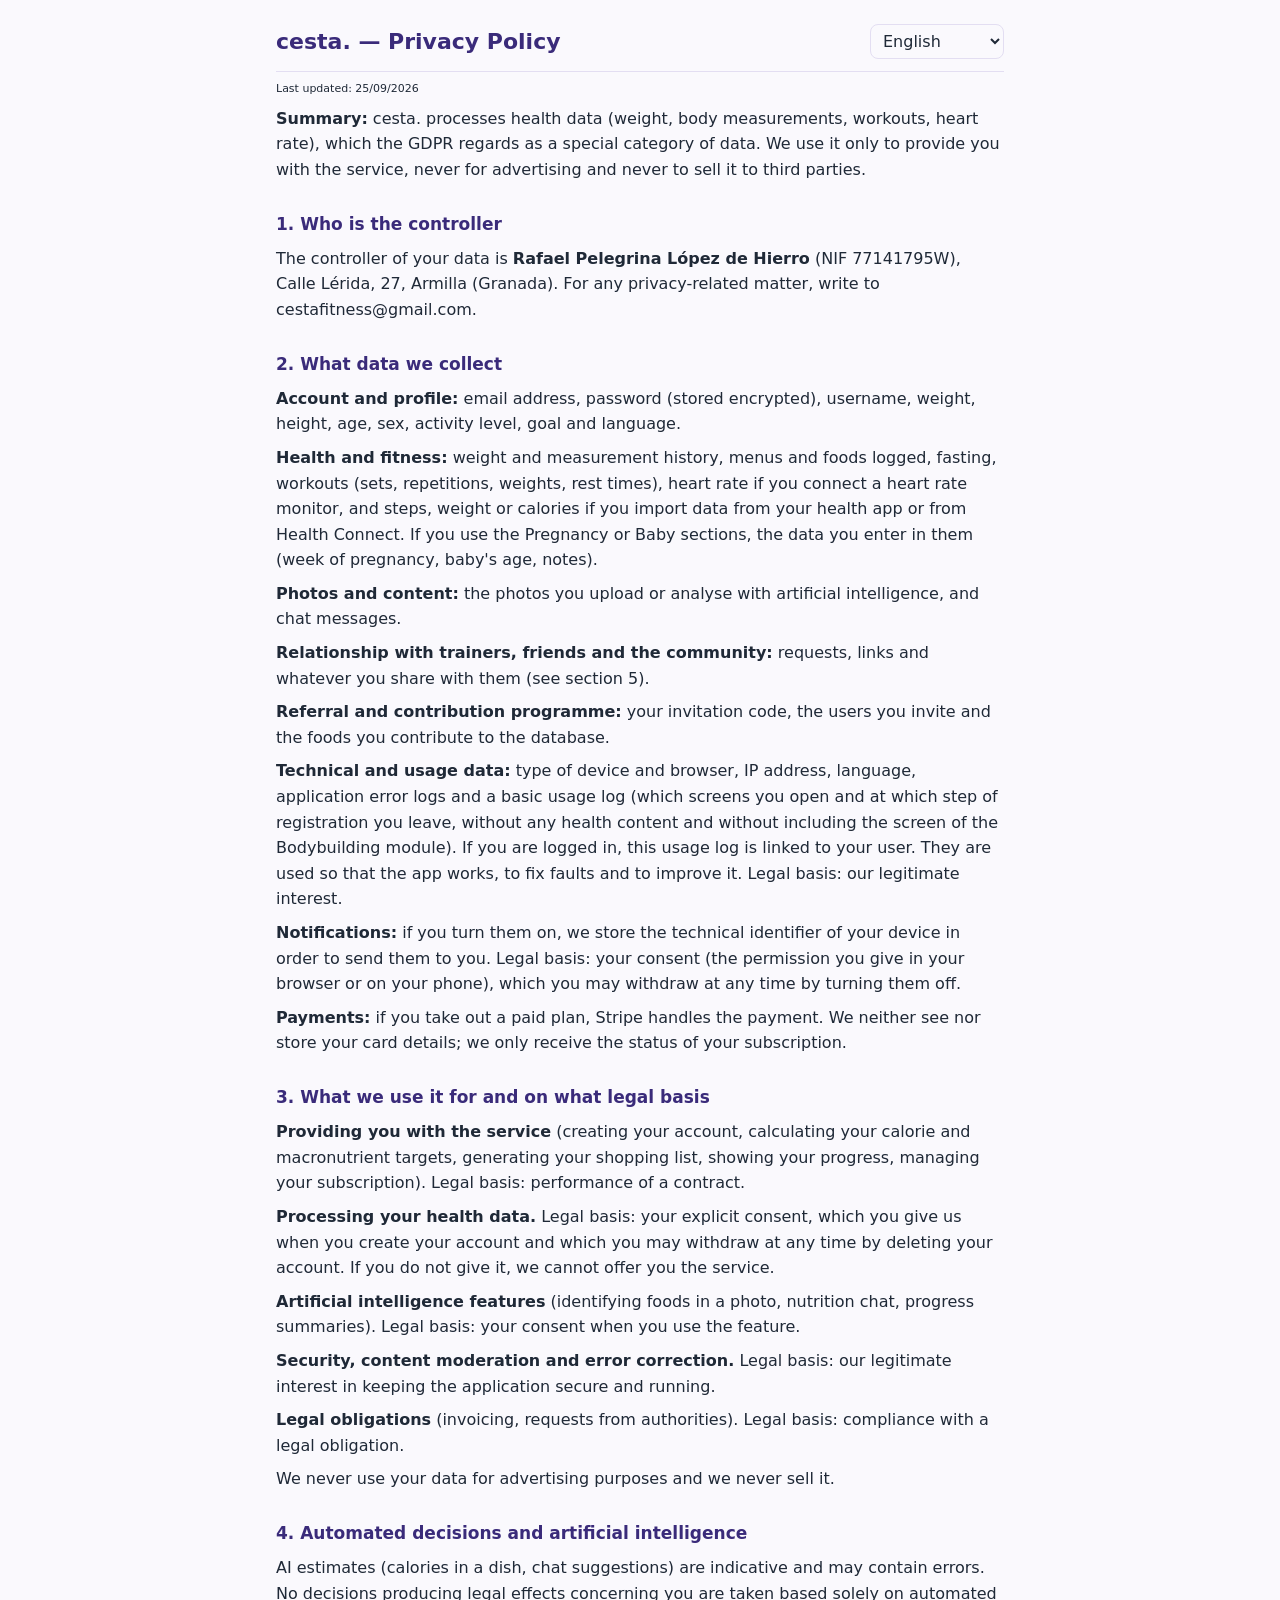
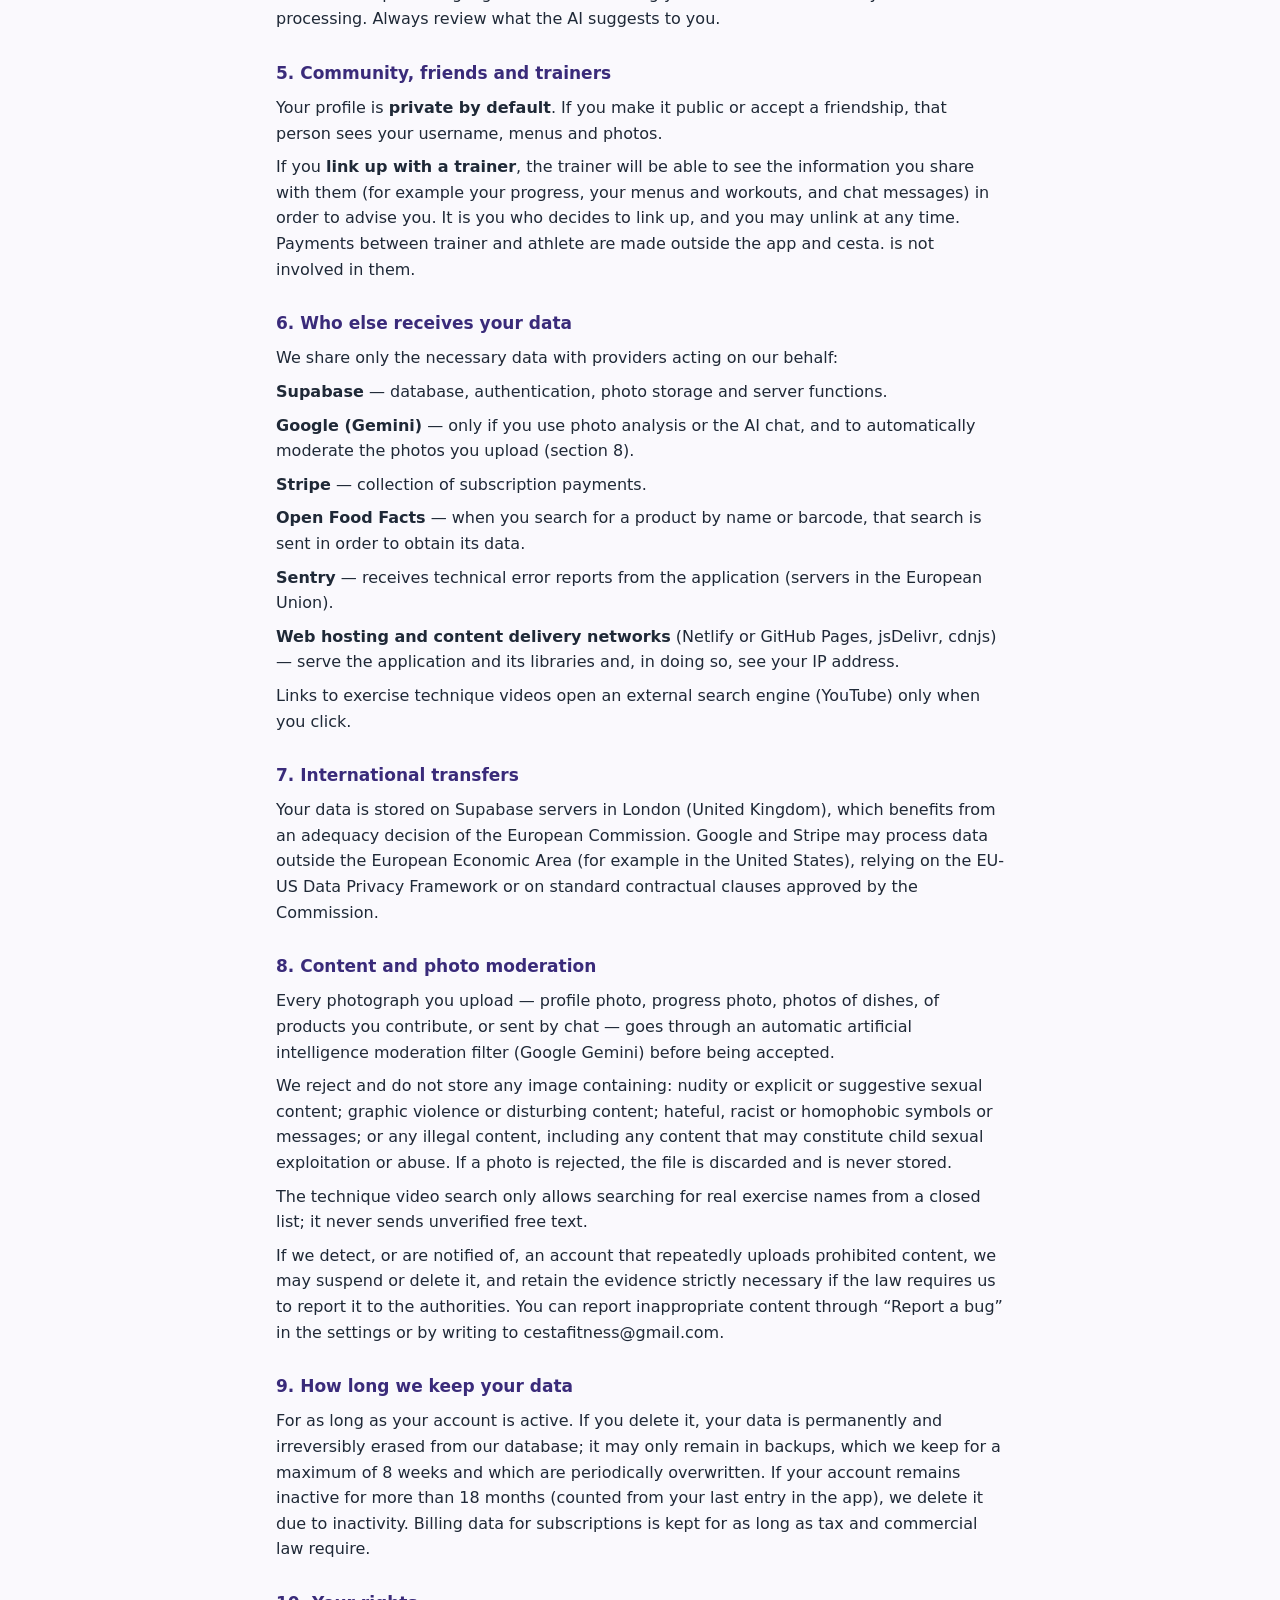
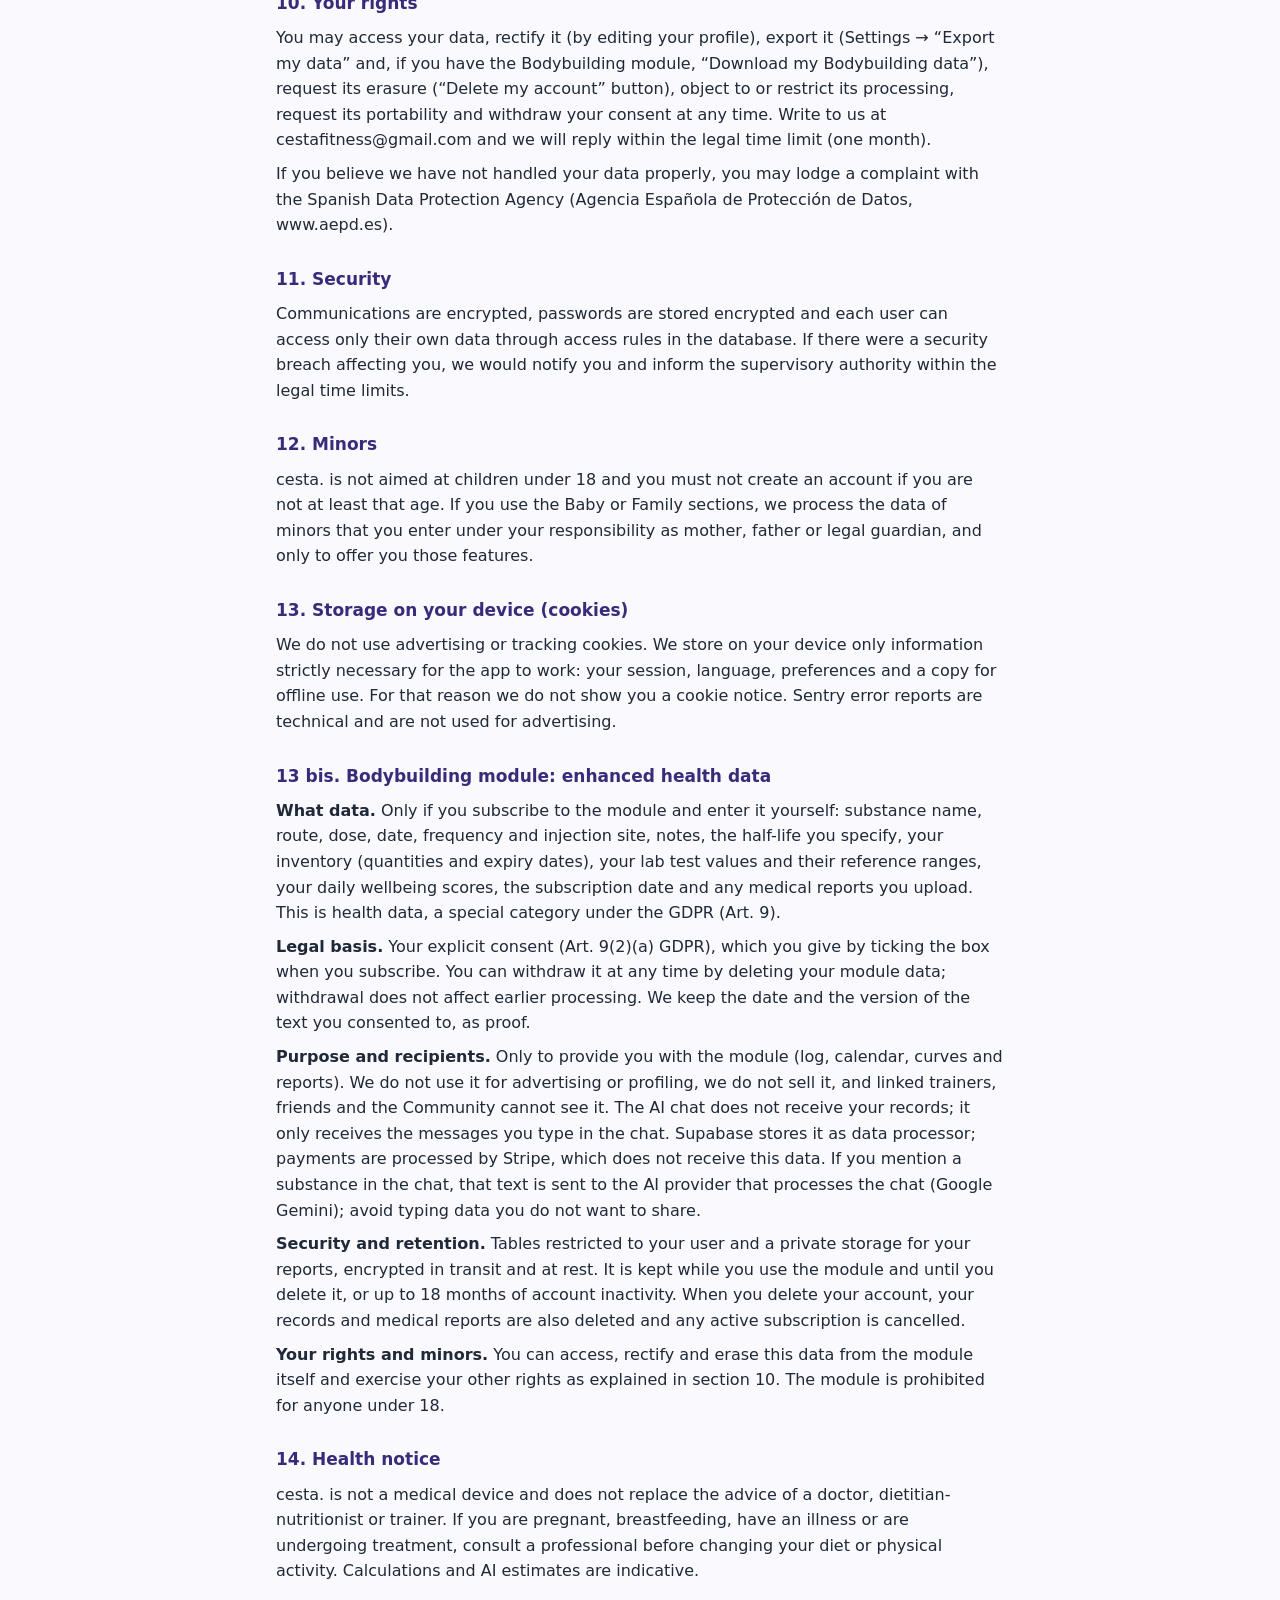
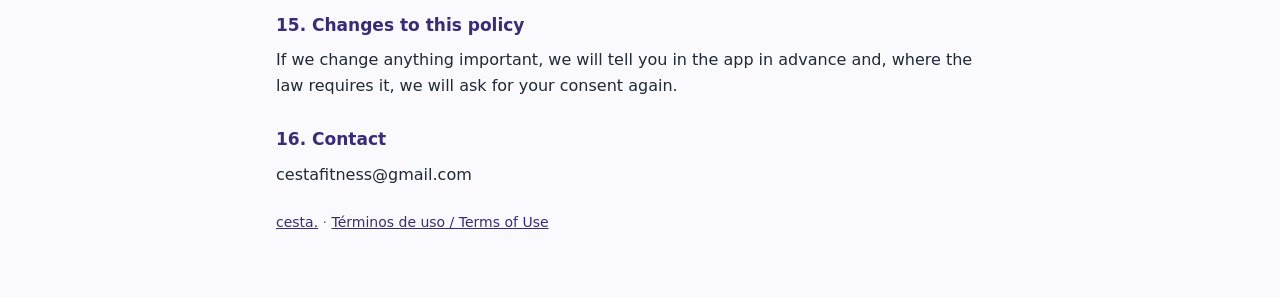
==== commit 260b44af: "Add files via upload" ====
--- a/privacidad.html
+++ b/privacidad.html
@@ -16,7 +16,7 @@
 <nav><a href="/">cesta.</a> · <a href="/terminos.html">Términos de uso / Terms of Use</a></nav>
 </main>
 <script>
-var DOCS={"es":"\u003cp style=\"font-size:11px;color:var(--ink-soft)\">Última actualización: 24/09/2026\u003c/p>\n  \u003cp>\u003cstrong>Resumen:\u003c/strong> cesta. trata datos de salud (peso, medidas corporales, entrenamientos, ritmo cardíaco), que el RGPD considera una categoría especial de datos. Solo los usamos para prestarte el servicio, nunca para publicidad ni para venderlos a terceros.\u003c/p>\n\n  \u003ch2>1. Quién es el responsable\u003c/h2>\n  \u003cp>El responsable del tratamiento de tus datos es \u003cstrong>Rafael Pelegrina López de Hierro\u003c/strong> (NIF 77141795W), Calle Lérida, 27, Armilla (Granada). Para cualquier cuestión sobre privacidad, escribe a cestafitness@gmail.com.\u003c/p>\n\n  \u003ch2>2. Qué datos recogemos\u003c/h2>\n  \u003cp>\u003cstrong>Cuenta y perfil:\u003c/strong> email, contraseña (guardada cifrada), nombre de usuario, peso, altura, edad, sexo, nivel de actividad, objetivo e idioma.\u003c/p>\n  \u003cp>\u003cstrong>Salud y forma física:\u003c/strong> historial de peso y medidas, menús y alimentos registrados, ayuno, entrenamientos (series, repeticiones, pesos, descansos), ritmo cardíaco si conectas un pulsómetro, y pasos, peso o calorías si importas datos de tu app de salud o de Health Connect. Si usas las secciones de Embarazo o de Bebé, los datos que escribas en ellas (semana de embarazo, edad del bebé, notas).\u003c/p>\n  \u003cp>\u003cstrong>Fotos y contenido:\u003c/strong> las fotos que subes o analizas con inteligencia artificial, y los mensajes de chat.\u003c/p>\n  \u003cp>\u003cstrong>Relación con entrenadores, amigos y comunidad:\u003c/strong> solicitudes, vínculos y lo que compartas con ellos (ver apartado 5).\u003c/p>\n  \u003cp>\u003cstrong>Programa de invitaciones y aportaciones:\u003c/strong> tu código de invitación, los usuarios invitados y los alimentos que aportes a la base de datos.\u003c/p>\n  \u003cp>\u003cstrong>Datos técnicos:\u003c/strong> tipo de dispositivo y navegador, dirección IP, idioma y registros de errores de la aplicación. Sirven para que la app funcione y para corregir fallos.\u003c/p>\n  \u003cp>\u003cstrong>Pagos:\u003c/strong> si contratas un plan de pago, Stripe gestiona el cobro. Nosotros no vemos ni guardamos los datos de tu tarjeta; solo recibimos el estado de tu suscripción.\u003c/p>\n\n  \u003ch2>3. Para qué los usamos y con qué base legal\u003c/h2>\n  \u003cp>\u003cstrong>Prestarte el servicio\u003c/strong> (crear tu cuenta, calcular tus objetivos de calorías y macronutrientes, generar tu lista de la compra, mostrar tu progreso, gestionar tu suscripción). Base legal: la ejecución del contrato.\u003c/p>\n  \u003cp>\u003cstrong>Tratar tus datos de salud.\u003c/strong> Base legal: tu consentimiento explícito, que nos das al crear la cuenta y puedes retirar en cualquier momento borrando tu cuenta. Si no lo das, no podemos ofrecerte el servicio.\u003c/p>\n  \u003cp>\u003cstrong>Funciones de inteligencia artificial\u003c/strong> (identificar alimentos en una foto, chat de nutrición, resúmenes de progreso). Base legal: tu consentimiento al usar la función.\u003c/p>\n  \u003cp>\u003cstrong>Seguridad, moderación de contenido y corrección de errores.\u003c/strong> Base legal: nuestro interés legítimo en mantener la aplicación segura y funcionando.\u003c/p>\n  \u003cp>\u003cstrong>Obligaciones legales\u003c/strong> (facturación, requerimientos de autoridades). Base legal: el cumplimiento de una obligación legal.\u003c/p>\n  \u003cp>Nunca usamos tus datos con fines publicitarios ni los vendemos.\u003c/p>\n\n  \u003ch2>4. Decisiones automatizadas e inteligencia artificial\u003c/h2>\n  \u003cp>Las estimaciones de la IA (calorías de un plato, sugerencias de chat) son orientativas y pueden contener errores. No se toman decisiones con efectos jurídicos sobre ti basadas únicamente en tratamientos automatizados. Revisa siempre lo que te propone la IA.\u003c/p>\n\n  \u003ch2>5. Comunidad, amigos y entrenadores\u003c/h2>\n  \u003cp>Tu perfil es \u003cstrong>privado por defecto\u003c/strong>. Si lo haces público o aceptas una amistad, esa persona ve tu nombre de usuario, menús y fotos.\u003c/p>\n  \u003cp>Si te \u003cstrong>vinculas con un entrenador\u003c/strong>, este podrá ver la información que compartas con él (por ejemplo tu progreso, tus menús y entrenamientos, y los mensajes del chat) para asesorarte. Eres tú quien decide vincularte y puedes desvincularte cuando quieras. Los pagos entre entrenador y atleta se hacen fuera de la app y cesta. no interviene en ellos.\u003c/p>\n\n  \u003ch2>6. Quién más recibe tus datos\u003c/h2>\n  \u003cp>Solo compartimos los datos necesarios con proveedores que actúan por nuestra cuenta:\u003c/p>\n  \u003cp>\u003cstrong>Supabase\u003c/strong> — base de datos, autenticación, almacenamiento de fotos y funciones de servidor.\u003c/p>\n  \u003cp>\u003cstrong>Google (Gemini)\u003c/strong> — solo si usas el análisis de fotos o el chat con IA, y para moderar automáticamente las fotos que subes (apartado 8).\u003c/p>\n  \u003cp>\u003cstrong>Stripe\u003c/strong> — cobro de suscripciones.\u003c/p>\n  \u003cp>\u003cstrong>Open Food Facts\u003c/strong> — cuando buscas un producto por su nombre o código de barras, se envía esa búsqueda para obtener sus datos.\u003c/p>\n  \u003cp>\u003cstrong>Sentry\u003c/strong> — recibe informes técnicos de errores de la aplicación (servidores en la Unión Europea).\u003c/p>\n  \u003cp>\u003cstrong>Alojamiento web y redes de distribución de contenido\u003c/strong> (Netlify o GitHub Pages, jsDelivr, cdnjs) — sirven la aplicación y sus bibliotecas y, al hacerlo, ven tu dirección IP.\u003c/p>\n  \u003cp>Los enlaces a vídeos de técnica de ejercicios abren un buscador externo (YouTube) solo cuando tú pulsas.\u003c/p>\n\n  \u003ch2>7. Transferencias internacionales\u003c/h2>\n  \u003cp>Tus datos se almacenan en servidores de Supabase en Londres (Reino Unido), que cuenta con una decisión de adecuación de la Comisión Europea. Google y Stripe pueden tratar datos fuera del Espacio Económico Europeo (por ejemplo en Estados Unidos), amparándose en el Marco de Privacidad de Datos UE-EE. UU. o en cláusulas contractuales tipo aprobadas por la Comisión.\u003c/p>\n\n  \u003ch2>8. Moderación de contenido y fotos\u003c/h2>\n  \u003cp>Toda fotografía que subas —foto de perfil, de progreso, de platos, de productos que aportes, o enviada por chat— pasa por un filtro automático de moderación con inteligencia artificial (Google Gemini) antes de aceptarse.\u003c/p>\n  \u003cp>Rechazamos y no guardamos ninguna imagen que contenga: desnudez o contenido sexual explícito o insinuante; violencia gráfica o contenido perturbador; símbolos o mensajes de odio, racistas u homófobos; o cualquier contenido ilegal, incluido cualquier contenido que pueda constituir explotación o abuso sexual infantil. Si una foto se rechaza, el archivo se descarta y no llega a guardarse.\u003c/p>\n  \u003cp>El buscador de vídeos de técnica solo permite buscar nombres reales de ejercicios de una lista cerrada; nunca envía texto libre sin verificar.\u003c/p>\n  \u003cp>Si detectamos, o nos reportan, una cuenta que sube repetidamente contenido prohibido, podemos suspenderla o eliminarla, y conservar la evidencia estrictamente necesaria si la ley nos obliga a comunicarla a las autoridades. Puedes reportar contenido inapropiado desde «Reporta un fallo» en los ajustes o escribiendo a cestafitness@gmail.com.\u003c/p>\n\n  \u003ch2>9. Cuánto tiempo conservamos tus datos\u003c/h2>\n  \u003cp>Mientras tu cuenta esté activa. Si la borras, tus datos se eliminan de forma permanente e irreversible. Si tu cuenta pasa más de 18 meses sin actividad (contados desde tu último registro en la app), la eliminamos por inactividad. Los datos de facturación de las suscripciones se conservan durante el tiempo que exija la normativa fiscal y mercantil.\u003c/p>\n\n  \u003ch2>10. Tus derechos\u003c/h2>\n  \u003cp>Puedes acceder a tus datos, rectificarlos (editando tu perfil), exportarlos (Lista de la compra → Exportar a PDF), pedir su supresión (botón «Borrar cuenta»), oponerte o limitar su tratamiento, pedir su portabilidad y retirar tu consentimiento en cualquier momento. Escríbenos a cestafitness@gmail.com y te responderemos en el plazo legal (un mes).\u003c/p>\n  \u003cp>Si crees que no hemos tratado bien tus datos, puedes presentar una reclamación ante la Agencia Española de Protección de Datos (www.aepd.es).\u003c/p>\n\n  \u003ch2>11. Seguridad\u003c/h2>\n  \u003cp>Las comunicaciones van cifradas, las contraseñas se guardan cifradas y cada usuario solo puede acceder a sus propios datos mediante reglas de acceso en la base de datos. Si hubiera una brecha de seguridad que te afectara, te lo comunicaríamos y avisaríamos a la autoridad de control en los plazos legales.\u003c/p>\n\n  \u003ch2>12. Menores de edad\u003c/h2>\n  \u003cp>cesta. no está dirigida a menores de 18 años y no debes crear una cuenta si no los tienes. Si usas las secciones de Bebé o de Familiar, los datos de menores que introduzcas los tratamos bajo tu responsabilidad como madre, padre o tutor legal, y solo para ofrecerte esas funciones.\u003c/p>\n\n  \u003ch2>13. Almacenamiento en tu dispositivo (cookies)\u003c/h2>\n  \u003cp>No usamos cookies de publicidad ni de seguimiento. Guardamos en tu dispositivo únicamente información estrictamente necesaria para que la app funcione: tu sesión, el idioma, tus preferencias y una copia para usarla sin conexión. Por eso no te mostramos un aviso de cookies. Los informes de errores de Sentry son técnicos y no se usan para publicidad.\u003c/p>\n\n  \u003ch2>13 bis. Módulo Culturismo: datos de salud reforzados\u003c/h2>\n  \u003cp>\u003cstrong>Qué datos.\u003c/strong> Solo si contratas el módulo y los introduces tú: nombre de la sustancia, vía, dosis, fecha, frecuencia y punto de inyección, notas, la vida media indicada, tu inventario (cantidades y caducidades), los valores de tus analíticas y sus rangos de referencia, tus puntuaciones de bienestar diario, la fecha de contratación y los informes médicos que subas. Son datos de salud, una categoría especial del RGPD (art. 9).\u003c/p>\n  \u003cp>\u003cstrong>Base legal.\u003c/strong> Tu consentimiento explícito (art. 9.2.a RGPD), que das marcando la casilla al contratar. Puedes retirarlo en cualquier momento borrando tus datos del módulo; la retirada no afecta al tratamiento anterior. Guardamos la fecha y la versión del texto en que consentiste, como prueba.\u003c/p>\n  \u003cp>\u003cstrong>Para qué y con quién.\u003c/strong> Solo para prestarte el módulo (registro, calendario, curvas e informes). No los usamos para publicidad ni para elaborar perfiles, no los vendemos y no los ven entrenadores vinculados, amigos ni la Comunidad. El chat con IA no recibe tus registros; solo recibe los mensajes que tú escribes en el chat. Los almacena Supabase como encargado del tratamiento; los pagos los procesa Stripe, que no recibe estos datos. Si mencionas una sustancia en el chat, ese texto se envía al proveedor de IA que procesa el chat (Google Gemini); evita escribir datos que no quieras compartir.\u003c/p>\n  \u003cp>\u003cstrong>Seguridad y conservación.\u003c/strong> Tablas con acceso restringido a tu usuario y un almacén privado para tus informes, con cifrado en tránsito y en reposo. Se conservan mientras uses el módulo y hasta que los borres, o hasta 18 meses sin actividad en la cuenta. Al borrar tu cuenta se eliminan también tus registros y tus informes médicos y se cancela cualquier suscripción activa.\u003c/p>\n  \u003cp>\u003cstrong>Tus derechos y menores.\u003c/strong> Puedes acceder, rectificar y suprimir estos datos desde el propio módulo y ejercer el resto de derechos como se explica en el apartado 10. El módulo está prohibido a menores de 18 años.\u003c/p>\n\n  \u003ch2>14. Aviso de salud\u003c/h2>\n  \u003cp>cesta. no es un producto sanitario ni sustituye el consejo de un médico, dietista-nutricionista o entrenador. Si estás embarazada, das el pecho, tienes una enfermedad o sigues un tratamiento, consulta con un profesional antes de cambiar tu alimentación o tu actividad física. Los cálculos y las estimaciones de la IA son orientativos.\u003c/p>\n\n  \u003ch2>15. Cambios en esta política\u003c/h2>\n  \u003cp>Si cambiamos algo importante, te lo diremos en la app con antelación y, cuando la ley lo exija, te pediremos de nuevo tu consentimiento.\u003c/p>\n\n  \u003ch2>16. Contacto\u003c/h2>\n  \u003cp>cestafitness@gmail.com\u003c/p>","en":"\u003cp style=\"font-size:11px;color:var(--ink-soft)\">Last updated: 24/09/2026\u003c/p>\n  \u003cp>\u003cstrong>Summary:\u003c/strong> cesta. processes health data (weight, body measurements, workouts, heart rate), which the GDPR regards as a special category of data. We use it only to provide you with the service, never for advertising and never to sell it to third parties.\u003c/p>\n\n  \u003ch2>1. Who is the controller\u003c/h2>\n  \u003cp>The controller of your data is \u003cstrong>Rafael Pelegrina López de Hierro\u003c/strong> (NIF 77141795W), Calle Lérida, 27, Armilla (Granada). For any privacy-related matter, write to cestafitness@gmail.com.\u003c/p>\n\n  \u003ch2>2. What data we collect\u003c/h2>\n  \u003cp>\u003cstrong>Account and profile:\u003c/strong> email address, password (stored encrypted), username, weight, height, age, sex, activity level, goal and language.\u003c/p>\n  \u003cp>\u003cstrong>Health and fitness:\u003c/strong> weight and measurement history, menus and foods logged, fasting, workouts (sets, repetitions, weights, rest times), heart rate if you connect a heart rate monitor, and steps, weight or calories if you import data from your health app or from Health Connect. If you use the Pregnancy or Baby sections, the data you enter in them (week of pregnancy, baby's age, notes).\u003c/p>\n  \u003cp>\u003cstrong>Photos and content:\u003c/strong> the photos you upload or analyse with artificial intelligence, and chat messages.\u003c/p>\n  \u003cp>\u003cstrong>Relationship with trainers, friends and the community:\u003c/strong> requests, links and whatever you share with them (see section 5).\u003c/p>\n  \u003cp>\u003cstrong>Referral and contribution programme:\u003c/strong> your invitation code, the users you invite and the foods you contribute to the database.\u003c/p>\n  \u003cp>\u003cstrong>Technical data:\u003c/strong> type of device and browser, IP address, language and application error logs. They are used so that the app works and to fix faults.\u003c/p>\n  \u003cp>\u003cstrong>Payments:\u003c/strong> if you take out a paid plan, Stripe handles the payment. We neither see nor store your card details; we only receive the status of your subscription.\u003c/p>\n\n  \u003ch2>3. What we use it for and on what legal basis\u003c/h2>\n  \u003cp>\u003cstrong>Providing you with the service\u003c/strong> (creating your account, calculating your calorie and macronutrient targets, generating your shopping list, showing your progress, managing your subscription). Legal basis: performance of a contract.\u003c/p>\n  \u003cp>\u003cstrong>Processing your health data.\u003c/strong> Legal basis: your explicit consent, which you give us when you create your account and which you may withdraw at any time by deleting your account. If you do not give it, we cannot offer you the service.\u003c/p>\n  \u003cp>\u003cstrong>Artificial intelligence features\u003c/strong> (identifying foods in a photo, nutrition chat, progress summaries). Legal basis: your consent when you use the feature.\u003c/p>\n  \u003cp>\u003cstrong>Security, content moderation and error correction.\u003c/strong> Legal basis: our legitimate interest in keeping the application secure and running.\u003c/p>\n  \u003cp>\u003cstrong>Legal obligations\u003c/strong> (invoicing, requests from authorities). Legal basis: compliance with a legal obligation.\u003c/p>\n  \u003cp>We never use your data for advertising purposes and we never sell it.\u003c/p>\n\n  \u003ch2>4. Automated decisions and artificial intelligence\u003c/h2>\n  \u003cp>AI estimates (calories in a dish, chat suggestions) are indicative and may contain errors. No decisions producing legal effects concerning you are taken based solely on automated processing. Always review what the AI suggests to you.\u003c/p>\n\n  \u003ch2>5. Community, friends and trainers\u003c/h2>\n  \u003cp>Your profile is \u003cstrong>private by default\u003c/strong>. If you make it public or accept a friendship, that person sees your username, menus and photos.\u003c/p>\n  \u003cp>If you \u003cstrong>link up with a trainer\u003c/strong>, the trainer will be able to see the information you share with them (for example your progress, your menus and workouts, and chat messages) in order to advise you. It is you who decides to link up, and you may unlink at any time. Payments between trainer and athlete are made outside the app and cesta. is not involved in them.\u003c/p>\n\n  \u003ch2>6. Who else receives your data\u003c/h2>\n  \u003cp>We share only the necessary data with providers acting on our behalf:\u003c/p>\n  \u003cp>\u003cstrong>Supabase\u003c/strong> — database, authentication, photo storage and server functions.\u003c/p>\n  \u003cp>\u003cstrong>Google (Gemini)\u003c/strong> — only if you use photo analysis or the AI chat, and to automatically moderate the photos you upload (section 8).\u003c/p>\n  \u003cp>\u003cstrong>Stripe\u003c/strong> — collection of subscription payments.\u003c/p>\n  \u003cp>\u003cstrong>Open Food Facts\u003c/strong> — when you search for a product by name or barcode, that search is sent in order to obtain its data.\u003c/p>\n  \u003cp>\u003cstrong>Sentry\u003c/strong> — receives technical error reports from the application (servers in the European Union).\u003c/p>\n  \u003cp>\u003cstrong>Web hosting and content delivery networks\u003c/strong> (Netlify or GitHub Pages, jsDelivr, cdnjs) — serve the application and its libraries and, in doing so, see your IP address.\u003c/p>\n  \u003cp>Links to exercise technique videos open an external search engine (YouTube) only when you click.\u003c/p>\n\n  \u003ch2>7. International transfers\u003c/h2>\n  \u003cp>Your data is stored on Supabase servers in London (United Kingdom), which benefits from an adequacy decision of the European Commission. Google and Stripe may process data outside the European Economic Area (for example in the United States), relying on the EU-US Data Privacy Framework or on standard contractual clauses approved by the Commission.\u003c/p>\n\n  \u003ch2>8. Content and photo moderation\u003c/h2>\n  \u003cp>Every photograph you upload — profile photo, progress photo, photos of dishes, of products you contribute, or sent by chat — goes through an automatic artificial intelligence moderation filter (Google Gemini) before being accepted.\u003c/p>\n  \u003cp>We reject and do not store any image containing: nudity or explicit or suggestive sexual content; graphic violence or disturbing content; hateful, racist or homophobic symbols or messages; or any illegal content, including any content that may constitute child sexual exploitation or abuse. If a photo is rejected, the file is discarded and is never stored.\u003c/p>\n  \u003cp>The technique video search only allows searching for real exercise names from a closed list; it never sends unverified free text.\u003c/p>\n  \u003cp>If we detect, or are notified of, an account that repeatedly uploads prohibited content, we may suspend or delete it, and retain the evidence strictly necessary if the law requires us to report it to the authorities. You can report inappropriate content through “Report a bug” in the settings or by writing to cestafitness@gmail.com.\u003c/p>\n\n  \u003ch2>9. How long we keep your data\u003c/h2>\n  \u003cp>For as long as your account is active. If you delete it, your data is permanently and irreversibly erased. If your account remains inactive for more than 18 months (counted from your last entry in the app), we delete it due to inactivity. Billing data for subscriptions is kept for as long as tax and commercial law require.\u003c/p>\n\n  \u003ch2>10. Your rights\u003c/h2>\n  \u003cp>You may access your data, rectify it (by editing your profile), export it (Shopping list → Export to PDF), request its erasure (“Delete account” button), object to or restrict its processing, request its portability and withdraw your consent at any time. Write to us at cestafitness@gmail.com and we will reply within the legal time limit (one month).\u003c/p>\n  \u003cp>If you believe we have not handled your data properly, you may lodge a complaint with the Spanish Data Protection Agency (Agencia Española de Protección de Datos, www.aepd.es).\u003c/p>\n\n  \u003ch2>11. Security\u003c/h2>\n  \u003cp>Communications are encrypted, passwords are stored encrypted and each user can access only their own data through access rules in the database. If there were a security breach affecting you, we would notify you and inform the supervisory authority within the legal time limits.\u003c/p>\n\n  \u003ch2>12. Minors\u003c/h2>\n  \u003cp>cesta. is not aimed at children under 18 and you must not create an account if you are not at least that age. If you use the Baby or Family sections, we process the data of minors that you enter under your responsibility as mother, father or legal guardian, and only to offer you those features.\u003c/p>\n\n  \u003ch2>13. Storage on your device (cookies)\u003c/h2>\n  \u003cp>We do not use advertising or tracking cookies. We store on your device only information strictly necessary for the app to work: your session, language, preferences and a copy for offline use. For that reason we do not show you a cookie notice. Sentry error reports are technical and are not used for advertising.\u003c/p>\n\n  \u003ch2>13 bis. Bodybuilding module: enhanced health data\u003c/h2>\n  \u003cp>\u003cstrong>What data.\u003c/strong> Only if you subscribe to the module and enter it yourself: substance name, route, dose, date, frequency and injection site, notes, the half-life you specify, your inventory (quantities and expiry dates), your lab test values and their reference ranges, your daily wellbeing scores, the subscription date and any medical reports you upload. This is health data, a special category under the GDPR (Art. 9).\u003c/p>\n  \u003cp>\u003cstrong>Legal basis.\u003c/strong> Your explicit consent (Art. 9(2)(a) GDPR), which you give by ticking the box when you subscribe. You can withdraw it at any time by deleting your module data; withdrawal does not affect earlier processing. We keep the date and the version of the text you consented to, as proof.\u003c/p>\n  \u003cp>\u003cstrong>Purpose and recipients.\u003c/strong> Only to provide you with the module (log, calendar, curves and reports). We do not use it for advertising or profiling, we do not sell it, and linked trainers, friends and the Community cannot see it. The AI chat does not receive your records; it only receives the messages you type in the chat. Supabase stores it as data processor; payments are processed by Stripe, which does not receive this data. If you mention a substance in the chat, that text is sent to the AI provider that processes the chat (Google Gemini); avoid typing data you do not want to share.\u003c/p>\n  \u003cp>\u003cstrong>Security and retention.\u003c/strong> Tables restricted to your user and a private storage for your reports, encrypted in transit and at rest. It is kept while you use the module and until you delete it, or up to 18 months of account inactivity. When you delete your account, your records and medical reports are also deleted and any active subscription is cancelled.\u003c/p>\n  \u003cp>\u003cstrong>Your rights and minors.\u003c/strong> You can access, rectify and erase this data from the module itself and exercise your other rights as explained in section 10. The module is prohibited for anyone under 18.\u003c/p>\n\n  \u003ch2>14. Health notice\u003c/h2>\n  \u003cp>cesta. is not a medical device and does not replace the advice of a doctor, dietitian-nutritionist or trainer. If you are pregnant, breastfeeding, have an illness or are undergoing treatment, consult a professional before changing your diet or physical activity. Calculations and AI estimates are indicative.\u003c/p>\n\n  \u003ch2>15. Changes to this policy\u003c/h2>\n  \u003cp>If we change anything important, we will tell you in the app in advance and, where the law requires it, we will ask for your consent again.\u003c/p>\n\n  \u003ch2>16. Contact\u003c/h2>\n  \u003cp>cestafitness@gmail.com\u003c/p>","fr":"\u003cp style=\"font-size:11px;color:var(--ink-soft)\">Dernière mise à jour : 24/09/2026\u003c/p>\n  \u003cp>\u003cstrong>Résumé :\u003c/strong> cesta. traite des données de santé (poids, mensurations, entraînements, fréquence cardiaque), que le RGPD considère comme une catégorie particulière de données. Nous ne les utilisons que pour vous fournir le service, jamais à des fins publicitaires ni pour les vendre à des tiers.\u003c/p>\n\n  \u003ch2>1. Qui est le responsable du traitement\u003c/h2>\n  \u003cp>Le responsable du traitement de vos données est \u003cstrong>Rafael Pelegrina López de Hierro\u003c/strong> (NIF 77141795W), Calle Lérida, 27, Armilla (Granada). Pour toute question relative à la vie privée, écrivez à cestafitness@gmail.com.\u003c/p>\n\n  \u003ch2>2. Quelles données nous collectons\u003c/h2>\n  \u003cp>\u003cstrong>Compte et profil :\u003c/strong> adresse e-mail, mot de passe (conservé sous forme chiffrée), nom d'utilisateur, poids, taille, âge, sexe, niveau d'activité, objectif et langue.\u003c/p>\n  \u003cp>\u003cstrong>Santé et condition physique :\u003c/strong> historique du poids et des mensurations, menus et aliments enregistrés, jeûne, entraînements (séries, répétitions, charges, temps de repos), fréquence cardiaque si vous connectez un cardiofréquencemètre, ainsi que pas, poids ou calories si vous importez des données depuis votre application de santé ou depuis Health Connect. Si vous utilisez les rubriques Grossesse ou Bébé, les données que vous y saisissez (semaine de grossesse, âge du bébé, notes).\u003c/p>\n  \u003cp>\u003cstrong>Photos et contenus :\u003c/strong> les photos que vous téléversez ou faites analyser par intelligence artificielle, ainsi que les messages du chat.\u003c/p>\n  \u003cp>\u003cstrong>Relations avec les coachs, les amis et la communauté :\u003c/strong> demandes, liens et ce que vous partagez avec eux (voir la section 5).\u003c/p>\n  \u003cp>\u003cstrong>Programme de parrainage et de contributions :\u003c/strong> votre code de parrainage, les utilisateurs parrainés et les aliments que vous ajoutez à la base de données.\u003c/p>\n  \u003cp>\u003cstrong>Données techniques :\u003c/strong> type d'appareil et de navigateur, adresse IP, langue et journaux d'erreurs de l'application. Elles servent au bon fonctionnement de l'application et à la correction des défauts.\u003c/p>\n  \u003cp>\u003cstrong>Paiements :\u003c/strong> si vous souscrivez un abonnement payant, Stripe gère l'encaissement. Nous ne voyons ni ne conservons les données de votre carte ; nous recevons uniquement l'état de votre abonnement.\u003c/p>\n\n  \u003ch2>3. Pourquoi nous les utilisons et sur quelle base juridique\u003c/h2>\n  \u003cp>\u003cstrong>Vous fournir le service\u003c/strong> (créer votre compte, calculer vos objectifs de calories et de macronutriments, générer votre liste de courses, afficher votre progression, gérer votre abonnement). Base juridique : l'exécution du contrat.\u003c/p>\n  \u003cp>\u003cstrong>Traiter vos données de santé.\u003c/strong> Base juridique : votre consentement explicite, que vous nous donnez lors de la création du compte et que vous pouvez retirer à tout moment en supprimant votre compte. Si vous ne le donnez pas, nous ne pouvons pas vous proposer le service.\u003c/p>\n  \u003cp>\u003cstrong>Fonctions d'intelligence artificielle\u003c/strong> (identifier des aliments sur une photo, chat nutrition, résumés de progression). Base juridique : votre consentement lors de l'utilisation de la fonction.\u003c/p>\n  \u003cp>\u003cstrong>Sécurité, modération des contenus et correction des erreurs.\u003c/strong> Base juridique : notre intérêt légitime à maintenir l'application sûre et en état de fonctionnement.\u003c/p>\n  \u003cp>\u003cstrong>Obligations légales\u003c/strong> (facturation, demandes des autorités). Base juridique : le respect d'une obligation légale.\u003c/p>\n  \u003cp>Nous n'utilisons jamais vos données à des fins publicitaires et nous ne les vendons pas.\u003c/p>\n\n  \u003ch2>4. Décisions automatisées et intelligence artificielle\u003c/h2>\n  \u003cp>Les estimations de l'IA (calories d'un plat, suggestions du chat) sont données à titre indicatif et peuvent comporter des erreurs. Aucune décision produisant des effets juridiques à votre égard n'est prise sur le seul fondement d'un traitement automatisé. Vérifiez toujours ce que l'IA vous propose.\u003c/p>\n\n  \u003ch2>5. Communauté, amis et coachs\u003c/h2>\n  \u003cp>Votre profil est \u003cstrong>privé par défaut\u003c/strong>. Si vous le rendez public ou acceptez une demande d'ami, cette personne voit votre nom d'utilisateur, vos menus et vos photos.\u003c/p>\n  \u003cp>Si vous \u003cstrong>vous associez à un coach\u003c/strong>, celui-ci pourra consulter les informations que vous partagez avec lui (par exemple votre progression, vos menus et entraînements, et les messages du chat) afin de vous conseiller. C'est vous qui décidez de vous associer et vous pouvez rompre ce lien à tout moment. Les paiements entre coach et athlète s'effectuent en dehors de l'application et cesta. n'y intervient pas.\u003c/p>\n\n  \u003ch2>6. Qui d'autre reçoit vos données\u003c/h2>\n  \u003cp>Nous ne partageons que les données nécessaires avec des prestataires agissant pour notre compte :\u003c/p>\n  \u003cp>\u003cstrong>Supabase\u003c/strong> — base de données, authentification, stockage des photos et fonctions serveur.\u003c/p>\n  \u003cp>\u003cstrong>Google (Gemini)\u003c/strong> — uniquement si vous utilisez l'analyse de photos ou le chat IA, et pour modérer automatiquement les photos que vous téléversez (section 8).\u003c/p>\n  \u003cp>\u003cstrong>Stripe\u003c/strong> — encaissement des abonnements.\u003c/p>\n  \u003cp>\u003cstrong>Open Food Facts\u003c/strong> — lorsque vous recherchez un produit par son nom ou son code-barres, cette recherche est transmise afin d'obtenir ses données.\u003c/p>\n  \u003cp>\u003cstrong>Sentry\u003c/strong> — reçoit des rapports techniques d'erreurs de l'application (serveurs situés dans l'Union européenne).\u003c/p>\n  \u003cp>\u003cstrong>Hébergement web et réseaux de diffusion de contenu\u003c/strong> (Netlify ou GitHub Pages, jsDelivr, cdnjs) — distribuent l'application et ses bibliothèques et, ce faisant, voient votre adresse IP.\u003c/p>\n  \u003cp>Les liens vers des vidéos de technique d'exercices ouvrent un moteur de recherche externe (YouTube) uniquement lorsque vous cliquez.\u003c/p>\n\n  \u003ch2>7. Transferts internationaux\u003c/h2>\n  \u003cp>Vos données sont stockées sur des serveurs de Supabase à Londres (Royaume-Uni), pays bénéficiant d'une décision d'adéquation de la Commission européenne. Google et Stripe peuvent traiter des données en dehors de l'Espace économique européen (par exemple aux États-Unis), sur la base du cadre de protection des données UE-États-Unis ou de clauses contractuelles types approuvées par la Commission.\u003c/p>\n\n  \u003ch2>8. Modération des contenus et des photos\u003c/h2>\n  \u003cp>Toute photographie que vous téléversez — photo de profil, de progression, de plats, de produits que vous ajoutez, ou envoyée par chat — passe par un filtre automatique de modération par intelligence artificielle (Google Gemini) avant d'être acceptée.\u003c/p>\n  \u003cp>Nous rejetons et ne conservons aucune image contenant : de la nudité ou un contenu sexuel explicite ou suggestif ; de la violence explicite ou un contenu choquant ; des symboles ou messages haineux, racistes ou homophobes ; ou tout contenu illégal, y compris tout contenu pouvant constituer de l'exploitation ou des abus sexuels sur mineurs. Si une photo est rejetée, le fichier est supprimé et n'est jamais conservé.\u003c/p>\n  \u003cp>Le moteur de recherche de vidéos de technique ne permet de rechercher que des noms d'exercices réels issus d'une liste fermée ; il n'envoie jamais de texte libre non vérifié.\u003c/p>\n  \u003cp>Si nous détectons, ou si l'on nous signale, un compte qui téléverse de façon répétée des contenus interdits, nous pouvons le suspendre ou le supprimer, et conserver les éléments de preuve strictement nécessaires si la loi nous oblige à les communiquer aux autorités. Vous pouvez signaler un contenu inapproprié depuis « Signaler un problème » dans les paramètres ou en écrivant à cestafitness@gmail.com.\u003c/p>\n\n  \u003ch2>9. Durée de conservation de vos données\u003c/h2>\n  \u003cp>Tant que votre compte est actif. Si vous le supprimez, vos données sont effacées de manière définitive et irréversible. Si votre compte reste plus de 18 mois sans activité (à compter de votre dernière saisie dans l'application), nous le supprimons pour inactivité. Les données de facturation des abonnements sont conservées pendant la durée exigée par la réglementation fiscale et commerciale.\u003c/p>\n\n  \u003ch2>10. Vos droits\u003c/h2>\n  \u003cp>Vous pouvez accéder à vos données, les rectifier (en modifiant votre profil), les exporter (Liste de courses → Exporter en PDF), demander leur effacement (bouton « Supprimer le compte »), vous opposer à leur traitement ou en demander la limitation, demander leur portabilité et retirer votre consentement à tout moment. Écrivez-nous à cestafitness@gmail.com et nous vous répondrons dans le délai légal (un mois).\u003c/p>\n  \u003cp>Si vous estimez que vos données n'ont pas été traitées correctement, vous pouvez introduire une réclamation auprès de l'Agence espagnole de protection des données (Agencia Española de Protección de Datos, www.aepd.es), ou auprès de l'autorité de contrôle de votre pays de résidence.\u003c/p>\n\n  \u003ch2>11. Sécurité\u003c/h2>\n  \u003cp>Les communications sont chiffrées, les mots de passe sont conservés sous forme chiffrée et chaque utilisateur ne peut accéder qu'à ses propres données grâce à des règles d'accès dans la base de données. En cas de violation de données susceptible de vous affecter, nous vous en informerions et avertirions l'autorité de contrôle dans les délais légaux.\u003c/p>\n\n  \u003ch2>12. Mineurs\u003c/h2>\n  \u003cp>cesta. ne s'adresse pas aux enfants de moins de 18 ans et vous ne devez pas créer de compte si vous n'avez pas cet âge. Si vous utilisez les rubriques Bébé ou Famille, nous traitons les données de mineurs que vous saisissez sous votre responsabilité de mère, de père ou de représentant légal, et uniquement pour vous proposer ces fonctions.\u003c/p>\n\n  \u003ch2>13. Stockage sur votre appareil (cookies)\u003c/h2>\n  \u003cp>Nous n'utilisons ni cookies publicitaires ni cookies de suivi. Nous enregistrons sur votre appareil uniquement les informations strictement nécessaires au fonctionnement de l'application : votre session, la langue, vos préférences et une copie permettant une utilisation hors ligne. C'est pourquoi nous ne vous affichons pas de bandeau de cookies. Les rapports d'erreurs de Sentry sont techniques et ne sont pas utilisés à des fins publicitaires.\u003c/p>\n\n  \u003ch2>13 bis. Module Musculation : données de santé à protection renforcée\u003c/h2>\n  \u003cp>\u003cstrong>Quelles données.\u003c/strong> Uniquement si tu souscris au module et que tu les saisis toi-même : nom de la substance, voie d'administration, dose, date, fréquence et site d'injection, notes, la demi-vie indiquée, ton inventaire (quantités et dates de péremption), les valeurs de tes analyses et leurs plages de référence, tes scores de bien-être quotidien, la date de souscription et les rapports médicaux que tu téléverses. Ce sont des données de santé, une catégorie particulière au sens du RGPD (art. 9).\u003c/p>\n  \u003cp>\u003cstrong>Base juridique.\u003c/strong> Votre consentement explicite (art. 9, par. 2, point a) du RGPD), que vous donnez en cochant la case lors de la souscription. Vous pouvez le retirer à tout moment en supprimant vos données du module ; le retrait n'affecte pas le traitement antérieur. Nous conservons la date et la version du texte auquel vous avez consenti, à titre de preuve.\u003c/p>\n  \u003cp>\u003cstrong>Finalité et destinataires.\u003c/strong> Uniquement pour vous fournir le module (suivi, calendrier, courbes et rapports). Nous ne les utilisons ni à des fins publicitaires ni pour établir des profils, nous ne les vendons pas et les coachs liés, les amis et la Communauté ne les voient pas. Le chat IA ne reçoit pas vos enregistrements ; il ne reçoit que les messages que vous écrivez dans le chat. Supabase les stocke en tant que sous-traitant ; les paiements sont traités par Stripe, qui ne reçoit pas ces données. Si tu mentionnes une substance dans le chat, ce texte est envoyé au fournisseur d'IA qui traite le chat (Google Gemini) ; évite d'écrire des données que tu ne souhaites pas partager.\u003c/p>\n  \u003cp>\u003cstrong>Sécurité et conservation.\u003c/strong> Tables à accès restreint à votre utilisateur et espace de stockage privé pour vos rapports, avec chiffrement en transit et au repos. Elles sont conservées tant que vous utilisez le module et jusqu'à ce que vous les supprimiez, ou jusqu'à 18 mois d'inactivité du compte. Lorsque vous supprimez votre compte, vos enregistrements et vos rapports médicaux sont également supprimés et tout abonnement actif est résilié.\u003c/p>\n  \u003cp>\u003cstrong>Vos droits et les mineurs.\u003c/strong> Vous pouvez accéder à ces données, les rectifier et les effacer depuis le module lui-même et exercer vos autres droits comme expliqué à la section 10. Le module est interdit aux moins de 18 ans.\u003c/p>\n\n  \u003ch2>14. Avertissement sur la santé\u003c/h2>\n  \u003cp>cesta. n'est pas un dispositif médical et ne remplace pas l'avis d'un médecin, d'un diététicien-nutritionniste ou d'un coach. Si vous êtes enceinte, si vous allaitez, si vous êtes atteint(e) d'une maladie ou suivez un traitement, consultez un professionnel avant de modifier votre alimentation ou votre activité physique. Les calculs et les estimations de l'IA sont indicatifs.\u003c/p>\n\n  \u003ch2>15. Modifications de cette politique\u003c/h2>\n  \u003cp>Si nous modifions un élément important, nous vous en informerons à l'avance dans l'application et, lorsque la loi l'exige, nous solliciterons de nouveau votre consentement.\u003c/p>\n\n  \u003ch2>16. Contact\u003c/h2>\n  \u003cp>cestafitness@gmail.com\u003c/p>","de":"\u003cp style=\"font-size:11px;color:var(--ink-soft)\">Letzte Aktualisierung: 24.09.2026\u003c/p>\n  \u003cp>\u003cstrong>Zusammenfassung:\u003c/strong> cesta. verarbeitet Gesundheitsdaten (Gewicht, Körpermaße, Trainingseinheiten, Herzfrequenz), die die DSGVO als besondere Kategorie personenbezogener Daten einstuft. Wir verwenden sie ausschließlich, um Ihnen den Dienst bereitzustellen, niemals für Werbung und niemals, um sie an Dritte zu verkaufen.\u003c/p>\n\n  \u003ch2>1. Wer ist der Verantwortliche\u003c/h2>\n  \u003cp>Verantwortlicher für die Verarbeitung Ihrer Daten ist \u003cstrong>Rafael Pelegrina López de Hierro\u003c/strong> (NIF 77141795W), Calle Lérida, 27, Armilla (Granada). Bei Fragen zum Datenschutz schreiben Sie an cestafitness@gmail.com.\u003c/p>\n\n  \u003ch2>2. Welche Daten wir erheben\u003c/h2>\n  \u003cp>\u003cstrong>Konto und Profil:\u003c/strong> E-Mail-Adresse, Passwort (verschlüsselt gespeichert), Benutzername, Gewicht, Größe, Alter, Geschlecht, Aktivitätsniveau, Ziel und Sprache.\u003c/p>\n  \u003cp>\u003cstrong>Gesundheit und Fitness:\u003c/strong> Verlauf von Gewicht und Körpermaßen, erfasste Menüs und Lebensmittel, Fasten, Trainingseinheiten (Sätze, Wiederholungen, Gewichte, Pausen), Herzfrequenz, wenn Sie einen Herzfrequenzmesser verbinden, sowie Schritte, Gewicht oder Kalorien, wenn Sie Daten aus Ihrer Gesundheits-App oder aus Health Connect importieren. Wenn Sie die Bereiche Schwangerschaft oder Baby nutzen, die Daten, die Sie dort eingeben (Schwangerschaftswoche, Alter des Babys, Notizen).\u003c/p>\n  \u003cp>\u003cstrong>Fotos und Inhalte:\u003c/strong> die Fotos, die Sie hochladen oder mit künstlicher Intelligenz analysieren lassen, sowie Chat-Nachrichten.\u003c/p>\n  \u003cp>\u003cstrong>Beziehung zu Trainern, Freunden und zur Community:\u003c/strong> Anfragen, Verknüpfungen und das, was Sie mit ihnen teilen (siehe Abschnitt 5).\u003c/p>\n  \u003cp>\u003cstrong>Einladungs- und Beitragsprogramm:\u003c/strong> Ihr Einladungscode, die eingeladenen Nutzer und die Lebensmittel, die Sie zur Datenbank beisteuern.\u003c/p>\n  \u003cp>\u003cstrong>Technische Daten:\u003c/strong> Geräte- und Browsertyp, IP-Adresse, Sprache und Fehlerprotokolle der Anwendung. Sie dienen dazu, dass die App funktioniert, und zur Behebung von Fehlern.\u003c/p>\n  \u003cp>\u003cstrong>Zahlungen:\u003c/strong> Wenn Sie einen kostenpflichtigen Tarif abschließen, wickelt Stripe die Zahlung ab. Wir sehen und speichern Ihre Kartendaten nicht; wir erhalten lediglich den Status Ihres Abonnements.\u003c/p>\n\n  \u003ch2>3. Wofür wir sie verwenden und auf welcher Rechtsgrundlage\u003c/h2>\n  \u003cp>\u003cstrong>Bereitstellung des Dienstes\u003c/strong> (Erstellung Ihres Kontos, Berechnung Ihrer Kalorien- und Makronährstoffziele, Erstellung Ihrer Einkaufsliste, Darstellung Ihres Fortschritts, Verwaltung Ihres Abonnements). Rechtsgrundlage: Vertragserfüllung.\u003c/p>\n  \u003cp>\u003cstrong>Verarbeitung Ihrer Gesundheitsdaten.\u003c/strong> Rechtsgrundlage: Ihre ausdrückliche Einwilligung, die Sie uns bei der Kontoerstellung erteilen und die Sie jederzeit widerrufen können, indem Sie Ihr Konto löschen. Wenn Sie sie nicht erteilen, können wir Ihnen den Dienst nicht anbieten.\u003c/p>\n  \u003cp>\u003cstrong>Funktionen mit künstlicher Intelligenz\u003c/strong> (Erkennung von Lebensmitteln auf einem Foto, Ernährungs-Chat, Zusammenfassungen des Fortschritts). Rechtsgrundlage: Ihre Einwilligung bei Nutzung der Funktion.\u003c/p>\n  \u003cp>\u003cstrong>Sicherheit, Inhaltsmoderation und Fehlerbehebung.\u003c/strong> Rechtsgrundlage: unser berechtigtes Interesse, die Anwendung sicher und funktionsfähig zu halten.\u003c/p>\n  \u003cp>\u003cstrong>Rechtliche Verpflichtungen\u003c/strong> (Rechnungsstellung, Anfragen von Behörden). Rechtsgrundlage: Erfüllung einer rechtlichen Verpflichtung.\u003c/p>\n  \u003cp>Wir verwenden Ihre Daten niemals zu Werbezwecken und verkaufen sie nicht.\u003c/p>\n\n  \u003ch2>4. Automatisierte Entscheidungen und künstliche Intelligenz\u003c/h2>\n  \u003cp>Die Schätzungen der KI (Kalorien eines Gerichts, Chat-Vorschläge) sind unverbindliche Richtwerte und können Fehler enthalten. Es werden keine Entscheidungen mit rechtlicher Wirkung Ihnen gegenüber ausschließlich auf Grundlage einer automatisierten Verarbeitung getroffen. Prüfen Sie stets, was Ihnen die KI vorschlägt.\u003c/p>\n\n  \u003ch2>5. Community, Freunde und Trainer\u003c/h2>\n  \u003cp>Ihr Profil ist \u003cstrong>standardmäßig privat\u003c/strong>. Wenn Sie es öffentlich machen oder eine Freundschaft annehmen, sieht diese Person Ihren Benutzernamen, Ihre Menüs und Fotos.\u003c/p>\n  \u003cp>Wenn Sie sich \u003cstrong>mit einem Trainer verknüpfen\u003c/strong>, kann dieser die Informationen einsehen, die Sie mit ihm teilen (zum Beispiel Ihren Fortschritt, Ihre Menüs und Trainingseinheiten sowie die Chat-Nachrichten), um Sie zu beraten. Sie entscheiden selbst, ob Sie sich verknüpfen, und können die Verknüpfung jederzeit wieder lösen. Zahlungen zwischen Trainer und Athlet erfolgen außerhalb der App, und cesta. ist daran nicht beteiligt.\u003c/p>\n\n  \u003ch2>6. Wer sonst Ihre Daten erhält\u003c/h2>\n  \u003cp>Wir geben nur die erforderlichen Daten an Dienstleister weiter, die in unserem Auftrag handeln:\u003c/p>\n  \u003cp>\u003cstrong>Supabase\u003c/strong> — Datenbank, Authentifizierung, Speicherung von Fotos und Serverfunktionen.\u003c/p>\n  \u003cp>\u003cstrong>Google (Gemini)\u003c/strong> — nur, wenn Sie die Fotoanalyse oder den KI-Chat nutzen, sowie zur automatischen Moderation der von Ihnen hochgeladenen Fotos (Abschnitt 8).\u003c/p>\n  \u003cp>\u003cstrong>Stripe\u003c/strong> — Einzug der Abonnementzahlungen.\u003c/p>\n  \u003cp>\u003cstrong>Open Food Facts\u003c/strong> — wenn Sie ein Produkt nach Name oder Barcode suchen, wird diese Suchanfrage übermittelt, um die Produktdaten abzurufen.\u003c/p>\n  \u003cp>\u003cstrong>Sentry\u003c/strong> — erhält technische Fehlerberichte der Anwendung (Server in der Europäischen Union).\u003c/p>\n  \u003cp>\u003cstrong>Webhosting und Content-Delivery-Netzwerke\u003c/strong> (Netlify oder GitHub Pages, jsDelivr, cdnjs) — liefern die Anwendung und ihre Bibliotheken aus und sehen dabei Ihre IP-Adresse.\u003c/p>\n  \u003cp>Links zu Videos mit Übungstechniken öffnen eine externe Suchmaschine (YouTube) nur, wenn Sie darauf klicken.\u003c/p>\n\n  \u003ch2>7. Internationale Datenübermittlungen\u003c/h2>\n  \u003cp>Ihre Daten werden auf Servern von Supabase in London (Vereinigtes Königreich) gespeichert, für das ein Angemessenheitsbeschluss der Europäischen Kommission vorliegt. Google und Stripe können Daten außerhalb des Europäischen Wirtschaftsraums (zum Beispiel in den Vereinigten Staaten) verarbeiten, gestützt auf das EU-US-Datenschutzrahmenabkommen (Data Privacy Framework) oder auf von der Kommission genehmigte Standardvertragsklauseln.\u003c/p>\n\n  \u003ch2>8. Moderation von Inhalten und Fotos\u003c/h2>\n  \u003cp>Jedes Foto, das Sie hochladen — Profilfoto, Fortschrittsfoto, Fotos von Gerichten, von Produkten, die Sie beisteuern, oder per Chat gesendete Fotos —, durchläuft vor der Annahme einen automatischen Moderationsfilter mit künstlicher Intelligenz (Google Gemini).\u003c/p>\n  \u003cp>Wir lehnen jedes Bild ab und speichern es nicht, das Folgendes enthält: Nacktheit oder explizite bzw. anzügliche sexuelle Inhalte; drastische Gewaltdarstellungen oder verstörende Inhalte; hasserfüllte, rassistische oder homophobe Symbole oder Botschaften; oder jegliche rechtswidrigen Inhalte, einschließlich Inhalten, die sexuelle Ausbeutung oder sexuellen Missbrauch von Kindern darstellen könnten. Wird ein Foto abgelehnt, wird die Datei verworfen und gelangt nie zur Speicherung.\u003c/p>\n  \u003cp>Die Suche nach Technikvideos erlaubt nur die Suche nach echten Übungsnamen aus einer geschlossenen Liste; es wird niemals ungeprüfter Freitext gesendet.\u003c/p>\n  \u003cp>Wenn wir ein Konto feststellen oder gemeldet bekommen, das wiederholt verbotene Inhalte hochlädt, können wir es sperren oder löschen und die unbedingt erforderlichen Beweismittel aufbewahren, falls das Gesetz uns zur Meldung an die Behörden verpflichtet. Unangemessene Inhalte können Sie über „Fehler melden“ in den Einstellungen oder per E-Mail an cestafitness@gmail.com melden.\u003c/p>\n\n  \u003ch2>9. Wie lange wir Ihre Daten aufbewahren\u003c/h2>\n  \u003cp>Solange Ihr Konto aktiv ist. Wenn Sie es löschen, werden Ihre Daten dauerhaft und unwiderruflich gelöscht. Bleibt Ihr Konto mehr als 18 Monate ohne Aktivität (gerechnet ab Ihrem letzten Eintrag in der App), löschen wir es wegen Inaktivität. Abrechnungsdaten der Abonnements werden so lange aufbewahrt, wie es das Steuer- und Handelsrecht verlangt.\u003c/p>\n\n  \u003ch2>10. Ihre Rechte\u003c/h2>\n  \u003cp>Sie können Auskunft über Ihre Daten erhalten, sie berichtigen (durch Bearbeiten Ihres Profils), exportieren (Einkaufsliste → Als PDF exportieren), ihre Löschung verlangen (Schaltfläche „Konto löschen“), der Verarbeitung widersprechen oder deren Einschränkung verlangen, Datenübertragbarkeit verlangen und Ihre Einwilligung jederzeit widerrufen. Schreiben Sie uns an cestafitness@gmail.com; wir antworten innerhalb der gesetzlichen Frist (ein Monat).\u003c/p>\n  \u003cp>Wenn Sie der Ansicht sind, dass wir Ihre Daten nicht ordnungsgemäß verarbeitet haben, können Sie Beschwerde bei der Spanischen Datenschutzagentur (Agencia Española de Protección de Datos, www.aepd.es) oder bei der Aufsichtsbehörde Ihres Wohnsitzlandes einlegen.\u003c/p>\n\n  \u003ch2>11. Sicherheit\u003c/h2>\n  \u003cp>Die Kommunikation ist verschlüsselt, Passwörter werden verschlüsselt gespeichert, und jeder Nutzer kann über Zugriffsregeln in der Datenbank nur auf seine eigenen Daten zugreifen. Sollte es zu einer Verletzung der Datensicherheit kommen, die Sie betrifft, würden wir Sie benachrichtigen und die Aufsichtsbehörde innerhalb der gesetzlichen Fristen informieren.\u003c/p>\n\n  \u003ch2>12. Minderjährige\u003c/h2>\n  \u003cp>cesta. richtet sich nicht an Kinder unter 18 Jahren, und Sie dürfen kein Konto erstellen, wenn Sie dieses Alter nicht erreicht haben. Wenn Sie die Bereiche Baby oder Familie nutzen, verarbeiten wir die von Ihnen eingegebenen Daten Minderjähriger unter Ihrer Verantwortung als Mutter, Vater oder gesetzlicher Vertreter und nur, um Ihnen diese Funktionen anzubieten.\u003c/p>\n\n  \u003ch2>13. Speicherung auf Ihrem Gerät (Cookies)\u003c/h2>\n  \u003cp>Wir verwenden keine Werbe- oder Tracking-Cookies. Wir speichern auf Ihrem Gerät ausschließlich Informationen, die für das Funktionieren der App unbedingt erforderlich sind: Ihre Sitzung, die Sprache, Ihre Einstellungen und eine Kopie zur Offline-Nutzung. Deshalb zeigen wir Ihnen keinen Cookie-Hinweis an. Die Fehlerberichte von Sentry sind technischer Natur und werden nicht für Werbung verwendet.\u003c/p>\n\n  \u003ch2>13 bis. Modul Bodybuilding: besonders geschützte Gesundheitsdaten\u003c/h2>\n  \u003cp>\u003cstrong>Welche Daten.\u003c/strong> Nur wenn du das Modul abonnierst und sie selbst eingibst: Name der Substanz, Art der Anwendung, Dosis, Datum, Häufigkeit und Injektionsstelle, Notizen, die von dir angegebene Halbwertszeit, dein Bestand (Mengen und Ablaufdaten), die Werte deiner Laboranalysen und deren Referenzbereiche, deine täglichen Wohlbefindenswerte, das Abschlussdatum des Abonnements und die von dir hochgeladenen medizinischen Berichte. Es handelt sich um Gesundheitsdaten, eine besondere Kategorie nach der DSGVO (Art. 9).\u003c/p>\n  \u003cp>\u003cstrong>Rechtsgrundlage.\u003c/strong> Deine ausdrückliche Einwilligung (Art. 9 Abs. 2 Buchst. a DSGVO), die du durch Setzen des Häkchens beim Abschluss erteilst. Du kannst sie jederzeit widerrufen, indem du deine Moduldaten löschst; der Widerruf berührt nicht die Rechtmäßigkeit der bis dahin erfolgten Verarbeitung. Wir speichern als Nachweis das Datum und die Version des Textes, in den du eingewilligt hast.\u003c/p>\n  \u003cp>\u003cstrong>Zweck und Empfänger.\u003c/strong> Ausschließlich zur Bereitstellung des Moduls (Protokoll, Kalender, Kurven und Berichte). Wir verwenden sie weder für Werbung noch für Profiling, wir verkaufen sie nicht und verknüpfte Trainer, Freunde und die Community sehen sie nicht. Der KI-Chat erhält deine Einträge nicht; er erhält nur die Nachrichten, die du im Chat schreibst. Supabase speichert sie als Auftragsverarbeiter; Zahlungen werden von Stripe abgewickelt, das diese Daten nicht erhält. Wenn du im Chat eine Substanz erwähnst, wird dieser Text an den KI-Anbieter gesendet, der den Chat verarbeitet (Google Gemini); gib keine Daten ein, die du nicht teilen möchtest.\u003c/p>\n  \u003cp>\u003cstrong>Sicherheit und Aufbewahrung.\u003c/strong> Tabellen mit auf deinen Nutzer beschränktem Zugriff und ein privater Speicher für deine Berichte, verschlüsselt bei der Übertragung und im Ruhezustand. Sie werden aufbewahrt, solange du das Modul nutzt und bis du sie löschst, oder bis zu 18 Monate Kontoinaktivität. Wenn du dein Konto löschst, werden auch deine Einträge und medizinischen Berichte gelöscht und jedes aktive Abonnement wird gekündigt.\u003c/p>\n  \u003cp>\u003cstrong>Deine Rechte und Minderjährige.\u003c/strong> Du kannst diese Daten über das Modul selbst einsehen, berichtigen und löschen und deine übrigen Rechte ausüben, wie in Abschnitt 10 erläutert. Das Modul ist für Personen unter 18 Jahren untersagt.\u003c/p>\n\n  \u003ch2>14. Gesundheitshinweis\u003c/h2>\n  \u003cp>cesta. ist kein Medizinprodukt und ersetzt nicht den Rat eines Arztes, Ernährungsberaters (Diätassistenten) oder Trainers. Wenn Sie schwanger sind, stillen, an einer Erkrankung leiden oder sich in Behandlung befinden, sprechen Sie mit einer Fachperson, bevor Sie Ihre Ernährung oder Ihre körperliche Aktivität ändern. Die Berechnungen und Schätzungen der KI sind unverbindliche Richtwerte.\u003c/p>\n\n  \u003ch2>15. Änderungen dieser Richtlinie\u003c/h2>\n  \u003cp>Wenn wir etwas Wesentliches ändern, informieren wir Sie rechtzeitig in der App und holen, sofern das Gesetz es verlangt, erneut Ihre Einwilligung ein.\u003c/p>\n\n  \u003ch2>16. Kontakt\u003c/h2>\n  \u003cp>cestafitness@gmail.com\u003c/p>","it":"\u003cp style=\"font-size:11px;color:var(--ink-soft)\">Ultimo aggiornamento: 24/09/2026\u003c/p>\n  \u003cp>\u003cstrong>Riepilogo:\u003c/strong> cesta. tratta dati relativi alla salute (peso, misure corporee, allenamenti, frequenza cardiaca), che il GDPR considera una categoria particolare di dati. Li utilizziamo solo per fornirti il servizio, mai per finalità pubblicitarie né per venderli a terzi.\u003c/p>\n\n  \u003ch2>1. Chi è il titolare del trattamento\u003c/h2>\n  \u003cp>Il titolare del trattamento dei tuoi dati è \u003cstrong>Rafael Pelegrina López de Hierro\u003c/strong> (NIF 77141795W), Calle Lérida, 27, Armilla (Granada). Per qualsiasi questione relativa alla privacy, scrivi a cestafitness@gmail.com.\u003c/p>\n\n  \u003ch2>2. Quali dati raccogliamo\u003c/h2>\n  \u003cp>\u003cstrong>Account e profilo:\u003c/strong> indirizzo e-mail, password (conservata in forma cifrata), nome utente, peso, altezza, età, sesso, livello di attività, obiettivo e lingua.\u003c/p>\n  \u003cp>\u003cstrong>Salute e forma fisica:\u003c/strong> storico di peso e misure, menu e alimenti registrati, digiuno, allenamenti (serie, ripetizioni, pesi, recuperi), frequenza cardiaca se colleghi un cardiofrequenzimetro, e passi, peso o calorie se importi dati dalla tua app di salute o da Health Connect. Se utilizzi le sezioni Gravidanza o Bebè, i dati che vi inserisci (settimana di gravidanza, età del bebè, note).\u003c/p>\n  \u003cp>\u003cstrong>Foto e contenuti:\u003c/strong> le foto che carichi o fai analizzare con l'intelligenza artificiale e i messaggi della chat.\u003c/p>\n  \u003cp>\u003cstrong>Rapporto con allenatori, amici e community:\u003c/strong> richieste, collegamenti e ciò che condividi con loro (vedi la sezione 5).\u003c/p>\n  \u003cp>\u003cstrong>Programma di inviti e contributi:\u003c/strong> il tuo codice invito, gli utenti invitati e gli alimenti che aggiungi al database.\u003c/p>\n  \u003cp>\u003cstrong>Dati tecnici:\u003c/strong> tipo di dispositivo e di browser, indirizzo IP, lingua e registri degli errori dell'applicazione. Servono a far funzionare l'app e a correggere i malfunzionamenti.\u003c/p>\n  \u003cp>\u003cstrong>Pagamenti:\u003c/strong> se sottoscrivi un piano a pagamento, la riscossione è gestita da Stripe. Non vediamo né conserviamo i dati della tua carta; riceviamo soltanto lo stato del tuo abbonamento.\u003c/p>\n\n  \u003ch2>3. Per quali finalità li utilizziamo e su quale base giuridica\u003c/h2>\n  \u003cp>\u003cstrong>Fornirti il servizio\u003c/strong> (creare il tuo account, calcolare i tuoi obiettivi di calorie e macronutrienti, generare la tua lista della spesa, mostrare i tuoi progressi, gestire il tuo abbonamento). Base giuridica: l'esecuzione del contratto.\u003c/p>\n  \u003cp>\u003cstrong>Trattare i tuoi dati relativi alla salute.\u003c/strong> Base giuridica: il tuo consenso esplicito, che ci presti al momento della creazione dell'account e che puoi revocare in qualsiasi momento eliminando il tuo account. Se non lo presti, non possiamo offrirti il servizio.\u003c/p>\n  \u003cp>\u003cstrong>Funzioni di intelligenza artificiale\u003c/strong> (identificare alimenti in una foto, chat di nutrizione, riepiloghi dei progressi). Base giuridica: il tuo consenso al momento dell'utilizzo della funzione.\u003c/p>\n  \u003cp>\u003cstrong>Sicurezza, moderazione dei contenuti e correzione degli errori.\u003c/strong> Base giuridica: il nostro legittimo interesse a mantenere l'applicazione sicura e funzionante.\u003c/p>\n  \u003cp>\u003cstrong>Obblighi di legge\u003c/strong> (fatturazione, richieste delle autorità). Base giuridica: l'adempimento di un obbligo legale.\u003c/p>\n  \u003cp>Non utilizziamo mai i tuoi dati per finalità pubblicitarie né li vendiamo.\u003c/p>\n\n  \u003ch2>4. Decisioni automatizzate e intelligenza artificiale\u003c/h2>\n  \u003cp>Le stime dell'IA (calorie di un piatto, suggerimenti della chat) hanno valore indicativo e possono contenere errori. Non vengono prese decisioni che producano effetti giuridici nei tuoi confronti basate unicamente su un trattamento automatizzato. Verifica sempre ciò che ti propone l'IA.\u003c/p>\n\n  \u003ch2>5. Community, amici e allenatori\u003c/h2>\n  \u003cp>Il tuo profilo è \u003cstrong>privato per impostazione predefinita\u003c/strong>. Se lo rendi pubblico o accetti un'amicizia, quella persona vede il tuo nome utente, i tuoi menu e le tue foto.\u003c/p>\n  \u003cp>Se ti \u003cstrong>colleghi a un allenatore\u003c/strong>, questi potrà vedere le informazioni che condividi con lui (ad esempio i tuoi progressi, i tuoi menu e allenamenti e i messaggi della chat) per fornirti consulenza. Sei tu a decidere se collegarti e puoi scollegarti quando vuoi. I pagamenti tra allenatore e atleta avvengono al di fuori dell'app e cesta. non vi interviene.\u003c/p>\n\n  \u003ch2>6. Chi altro riceve i tuoi dati\u003c/h2>\n  \u003cp>Condividiamo solo i dati necessari con fornitori che agiscono per nostro conto:\u003c/p>\n  \u003cp>\u003cstrong>Supabase\u003c/strong> — database, autenticazione, archiviazione delle foto e funzioni server.\u003c/p>\n  \u003cp>\u003cstrong>Google (Gemini)\u003c/strong> — solo se utilizzi l'analisi delle foto o la chat con IA, e per moderare automaticamente le foto che carichi (sezione 8).\u003c/p>\n  \u003cp>\u003cstrong>Stripe\u003c/strong> — riscossione degli abbonamenti.\u003c/p>\n  \u003cp>\u003cstrong>Open Food Facts\u003c/strong> — quando cerchi un prodotto per nome o codice a barre, tale ricerca viene inviata per ottenerne i dati.\u003c/p>\n  \u003cp>\u003cstrong>Sentry\u003c/strong> — riceve segnalazioni tecniche di errori dell'applicazione (server nell'Unione europea).\u003c/p>\n  \u003cp>\u003cstrong>Hosting web e reti di distribuzione dei contenuti\u003c/strong> (Netlify o GitHub Pages, jsDelivr, cdnjs) — erogano l'applicazione e le sue librerie e, nel farlo, vedono il tuo indirizzo IP.\u003c/p>\n  \u003cp>I link ai video sulla tecnica degli esercizi aprono un motore di ricerca esterno (YouTube) solo quando li clicchi.\u003c/p>\n\n  \u003ch2>7. Trasferimenti internazionali\u003c/h2>\n  \u003cp>I tuoi dati sono conservati su server di Supabase a Londra (Regno Unito), che beneficia di una decisione di adeguatezza della Commissione europea. Google e Stripe possono trattare dati al di fuori dello Spazio economico europeo (ad esempio negli Stati Uniti), sulla base del quadro UE-USA per la protezione dei dati personali (Data Privacy Framework) o di clausole contrattuali tipo approvate dalla Commissione.\u003c/p>\n\n  \u003ch2>8. Moderazione di contenuti e foto\u003c/h2>\n  \u003cp>Ogni fotografia che carichi — foto del profilo, dei progressi, dei piatti, dei prodotti che aggiungi o inviata tramite chat — viene sottoposta a un filtro automatico di moderazione con intelligenza artificiale (Google Gemini) prima di essere accettata.\u003c/p>\n  \u003cp>Rifiutiamo e non conserviamo alcuna immagine che contenga: nudità o contenuti sessuali espliciti o allusivi; violenza esplicita o contenuti sconvolgenti; simboli o messaggi d'odio, razzisti od omofobi; o qualsiasi contenuto illegale, compreso qualsiasi contenuto che possa costituire sfruttamento o abuso sessuale di minori. Se una foto viene rifiutata, il file viene scartato e non viene mai conservato.\u003c/p>\n  \u003cp>Il motore di ricerca dei video sulla tecnica consente di cercare solo nomi reali di esercizi da un elenco chiuso; non invia mai testo libero non verificato.\u003c/p>\n  \u003cp>Se rileviamo, o ci viene segnalato, un account che carica ripetutamente contenuti vietati, possiamo sospenderlo o eliminarlo e conservare le prove strettamente necessarie qualora la legge ci obblighi a comunicarle alle autorità. Puoi segnalare contenuti inappropriati da «Segnala un problema» nelle impostazioni o scrivendo a cestafitness@gmail.com.\u003c/p>\n\n  \u003ch2>9. Per quanto tempo conserviamo i tuoi dati\u003c/h2>\n  \u003cp>Finché il tuo account è attivo. Se lo elimini, i tuoi dati vengono cancellati in modo permanente e irreversibile. Se il tuo account resta inattivo per più di 18 mesi (a decorrere dalla tua ultima registrazione nell'app), lo eliminiamo per inattività. I dati di fatturazione degli abbonamenti sono conservati per il tempo richiesto dalla normativa fiscale e commerciale.\u003c/p>\n\n  \u003ch2>10. I tuoi diritti\u003c/h2>\n  \u003cp>Puoi accedere ai tuoi dati, rettificarli (modificando il tuo profilo), esportarli (Lista della spesa → Esporta in PDF), chiederne la cancellazione (pulsante «Elimina account»), opporti al loro trattamento o chiederne la limitazione, chiederne la portabilità e revocare il tuo consenso in qualsiasi momento. Scrivici a cestafitness@gmail.com e ti risponderemo entro il termine di legge (un mese).\u003c/p>\n  \u003cp>Se ritieni che non abbiamo trattato correttamente i tuoi dati, puoi presentare un reclamo all'Agenzia spagnola per la protezione dei dati (Agencia Española de Protección de Datos, www.aepd.es) o all'autorità di controllo del tuo paese di residenza, ad esempio il Garante per la protezione dei dati personali.\u003c/p>\n\n  \u003ch2>11. Sicurezza\u003c/h2>\n  \u003cp>Le comunicazioni sono cifrate, le password sono conservate in forma cifrata e ogni utente può accedere solo ai propri dati tramite regole di accesso nel database. Qualora si verificasse una violazione di sicurezza che ti riguardi, te lo comunicheremmo e avviseremmo l'autorità di controllo entro i termini di legge.\u003c/p>\n\n  \u003ch2>12. Minori\u003c/h2>\n  \u003cp>cesta. non è rivolta ai minori di 18 anni e non devi creare un account se non hai questa età. Se utilizzi le sezioni Bebè o Famiglia, trattiamo i dati dei minori che inserisci sotto la tua responsabilità di madre, padre o tutore legale e solo per offrirti tali funzioni.\u003c/p>\n\n  \u003ch2>13. Archiviazione sul tuo dispositivo (cookie)\u003c/h2>\n  \u003cp>Non utilizziamo cookie pubblicitari né di tracciamento. Salviamo sul tuo dispositivo esclusivamente le informazioni strettamente necessarie al funzionamento dell'app: la tua sessione, la lingua, le tue preferenze e una copia per l'uso offline. Per questo motivo non ti mostriamo un banner sui cookie. Le segnalazioni di errore di Sentry sono di natura tecnica e non vengono usate per la pubblicità.\u003c/p>\n\n  \u003ch2>13 bis. Modulo Bodybuilding: dati sulla salute a tutela rafforzata\u003c/h2>\n  \u003cp>\u003cstrong>Quali dati.\u003c/strong> Solo se sottoscrivi il modulo e li inserisci tu: nome della sostanza, via di somministrazione, dose, data, frequenza e sito di iniezione, note, l'emivita indicata, il tuo inventario (quantità e scadenze), i valori delle tue analisi e i relativi intervalli di riferimento, i tuoi punteggi di benessere giornaliero, la data di sottoscrizione e i referti medici che carichi. Sono dati relativi alla salute, una categoria particolare ai sensi del GDPR (art. 9).\u003c/p>\n  \u003cp>\u003cstrong>Base giuridica.\u003c/strong> Il tuo consenso esplicito (art. 9, par. 2, lett. a) GDPR), che presti spuntando la casella al momento della sottoscrizione. Puoi revocarlo in qualsiasi momento cancellando i tuoi dati del modulo; la revoca non pregiudica il trattamento precedente. Conserviamo la data e la versione del testo a cui hai prestato il consenso, come prova.\u003c/p>\n  \u003cp>\u003cstrong>Finalità e destinatari.\u003c/strong> Solo per fornirti il modulo (registro, calendario, curve e referti). Non li usiamo per pubblicità né per la profilazione, non li vendiamo e gli allenatori collegati, gli amici e la Community non li vedono. La chat con IA non riceve i tuoi registri; riceve solo i messaggi che scrivi nella chat. Li conserva Supabase in qualità di responsabile del trattamento; i pagamenti sono elaborati da Stripe, che non riceve questi dati. Se menzioni una sostanza nella chat, quel testo viene inviato al fornitore di IA che elabora la chat (Google Gemini); evita di scrivere dati che non vuoi condividere.\u003c/p>\n  \u003cp>\u003cstrong>Sicurezza e conservazione.\u003c/strong> Tabelle con accesso limitato al tuo utente e un archivio privato per i tuoi referti, con crittografia in transito e a riposo. Vengono conservati finché usi il modulo e fino a quando li cancelli, oppure fino a 18 mesi di inattività dell'account. Quando elimini il tuo account, vengono eliminati anche i tuoi registri e i tuoi referti medici e viene annullato qualsiasi abbonamento attivo.\u003c/p>\n  \u003cp>\u003cstrong>I tuoi diritti e i minori.\u003c/strong> Puoi accedere, rettificare e cancellare questi dati dal modulo stesso ed esercitare gli altri diritti come spiegato nella sezione 10. Il modulo è vietato ai minori di 18 anni.\u003c/p>\n\n  \u003ch2>14. Avvertenza sulla salute\u003c/h2>\n  \u003cp>cesta. non è un dispositivo medico e non sostituisce il parere di un medico, di un dietista-nutrizionista o di un allenatore. Se sei in gravidanza, allatti, hai una malattia o segui una terapia, consulta un professionista prima di modificare la tua alimentazione o la tua attività fisica. I calcoli e le stime dell'IA hanno valore indicativo.\u003c/p>\n\n  \u003ch2>15. Modifiche a questa informativa\u003c/h2>\n  \u003cp>Se modificheremo qualcosa di importante, te lo comunicheremo in anticipo nell'app e, quando la legge lo richieda, ti chiederemo nuovamente il consenso.\u003c/p>\n\n  \u003ch2>16. Contatti\u003c/h2>\n  \u003cp>cestafitness@gmail.com\u003c/p>","pt":"\u003cp style=\"font-size:11px;color:var(--ink-soft)\">Última atualização: 24/09/2026\u003c/p>\n  \u003cp>\u003cstrong>Resumo:\u003c/strong> a cesta. trata dados de saúde (peso, medidas corporais, treinos, frequência cardíaca), que o RGPD considera uma categoria especial de dados. Utilizamo-los apenas para lhe prestar o serviço, nunca para publicidade nem para os vender a terceiros.\u003c/p>\n\n  \u003ch2>1. Quem é o responsável\u003c/h2>\n  \u003cp>O responsável pelo tratamento dos seus dados é \u003cstrong>Rafael Pelegrina López de Hierro\u003c/strong> (NIF 77141795W), Calle Lérida, 27, Armilla (Granada). Para qualquer questão sobre privacidade, escreva para cestafitness@gmail.com.\u003c/p>\n\n  \u003ch2>2. Que dados recolhemos\u003c/h2>\n  \u003cp>\u003cstrong>Conta e perfil:\u003c/strong> email, palavra-passe (guardada de forma cifrada), nome de utilizador, peso, altura, idade, sexo, nível de atividade, objetivo e idioma.\u003c/p>\n  \u003cp>\u003cstrong>Saúde e condição física:\u003c/strong> histórico de peso e medidas, ementas e alimentos registados, jejum, treinos (séries, repetições, cargas, descansos), frequência cardíaca se ligar um monitor cardíaco, e passos, peso ou calorias se importar dados da sua aplicação de saúde ou do Health Connect. Se utilizar as secções de Gravidez ou de Bebé, os dados que nelas introduzir (semana de gestação, idade do bebé, notas).\u003c/p>\n  \u003cp>\u003cstrong>Fotografias e conteúdos:\u003c/strong> as fotografias que carrega ou analisa com inteligência artificial e as mensagens de chat.\u003c/p>\n  \u003cp>\u003cstrong>Relação com treinadores, amigos e comunidade:\u003c/strong> pedidos, ligações e o que partilhar com eles (ver ponto 5).\u003c/p>\n  \u003cp>\u003cstrong>Programa de convites e contributos:\u003c/strong> o seu código de convite, os utilizadores convidados e os alimentos que contribuir para a base de dados.\u003c/p>\n  \u003cp>\u003cstrong>Dados técnicos:\u003c/strong> tipo de dispositivo e de navegador, endereço IP, idioma e registos de erros da aplicação. Servem para que a app funcione e para corrigir falhas.\u003c/p>\n  \u003cp>\u003cstrong>Pagamentos:\u003c/strong> se subscrever um plano pago, a Stripe gere a cobrança. Nós não vemos nem guardamos os dados do seu cartão; apenas recebemos o estado da sua subscrição.\u003c/p>\n\n  \u003ch2>3. Para que os utilizamos e com que fundamento jurídico\u003c/h2>\n  \u003cp>\u003cstrong>Prestar-lhe o serviço\u003c/strong> (criar a sua conta, calcular os seus objetivos de calorias e macronutrientes, gerar a sua lista de compras, mostrar o seu progresso, gerir a sua subscrição). Fundamento jurídico: a execução do contrato.\u003c/p>\n  \u003cp>\u003cstrong>Tratar os seus dados de saúde.\u003c/strong> Fundamento jurídico: o seu consentimento explícito, que nos dá ao criar a conta e que pode retirar a qualquer momento eliminando a sua conta. Se não o der, não podemos oferecer-lhe o serviço.\u003c/p>\n  \u003cp>\u003cstrong>Funcionalidades de inteligência artificial\u003c/strong> (identificar alimentos numa fotografia, chat de nutrição, resumos de progresso). Fundamento jurídico: o seu consentimento ao utilizar a funcionalidade.\u003c/p>\n  \u003cp>\u003cstrong>Segurança, moderação de conteúdos e correção de erros.\u003c/strong> Fundamento jurídico: o nosso interesse legítimo em manter a aplicação segura e em funcionamento.\u003c/p>\n  \u003cp>\u003cstrong>Obrigações legais\u003c/strong> (faturação, pedidos de autoridades). Fundamento jurídico: o cumprimento de uma obrigação jurídica.\u003c/p>\n  \u003cp>Nunca utilizamos os seus dados para fins publicitários nem os vendemos.\u003c/p>\n\n  \u003ch2>4. Decisões automatizadas e inteligência artificial\u003c/h2>\n  \u003cp>As estimativas da IA (calorias de um prato, sugestões do chat) são meramente indicativas e podem conter erros. Não são tomadas decisões que produzam efeitos jurídicos na sua esfera com base exclusivamente em tratamentos automatizados. Verifique sempre o que a IA lhe propõe.\u003c/p>\n\n  \u003ch2>5. Comunidade, amigos e treinadores\u003c/h2>\n  \u003cp>O seu perfil é \u003cstrong>privado por defeito\u003c/strong>. Se o tornar público ou aceitar uma amizade, essa pessoa vê o seu nome de utilizador, ementas e fotografias.\u003c/p>\n  \u003cp>Se se \u003cstrong>associar a um treinador\u003c/strong>, este poderá ver a informação que partilhar com ele (por exemplo, o seu progresso, as suas ementas e treinos, e as mensagens do chat) para o aconselhar. É o utilizador quem decide associar-se e pode desassociar-se quando quiser. Os pagamentos entre treinador e atleta são feitos fora da app e a cesta. não intervém nos mesmos.\u003c/p>\n\n  \u003ch2>6. Quem mais recebe os seus dados\u003c/h2>\n  \u003cp>Só partilhamos os dados necessários com prestadores de serviços que atuam por nossa conta:\u003c/p>\n  \u003cp>\u003cstrong>Supabase\u003c/strong> — base de dados, autenticação, armazenamento de fotografias e funções de servidor.\u003c/p>\n  \u003cp>\u003cstrong>Google (Gemini)\u003c/strong> — apenas se utilizar a análise de fotografias ou o chat com IA, e para moderar automaticamente as fotografias que carrega (ponto 8).\u003c/p>\n  \u003cp>\u003cstrong>Stripe\u003c/strong> — cobrança de subscrições.\u003c/p>\n  \u003cp>\u003cstrong>Open Food Facts\u003c/strong> — quando procura um produto pelo nome ou pelo código de barras, essa pesquisa é enviada para obter os respetivos dados.\u003c/p>\n  \u003cp>\u003cstrong>Sentry\u003c/strong> — recebe relatórios técnicos de erros da aplicação (servidores na União Europeia).\u003c/p>\n  \u003cp>\u003cstrong>Alojamento web e redes de distribuição de conteúdos\u003c/strong> (Netlify ou GitHub Pages, jsDelivr, cdnjs) — fornecem a aplicação e as suas bibliotecas e, ao fazê-lo, veem o seu endereço IP.\u003c/p>\n  \u003cp>As ligações a vídeos de técnica de exercícios abrem um motor de pesquisa externo (YouTube) apenas quando o utilizador clica.\u003c/p>\n\n  \u003ch2>7. Transferências internacionais\u003c/h2>\n  \u003cp>Os seus dados são armazenados em servidores da Supabase em Londres (Reino Unido), que beneficia de uma decisão de adequação da Comissão Europeia. A Google e a Stripe podem tratar dados fora do Espaço Económico Europeu (por exemplo, nos Estados Unidos), ao abrigo do Quadro de Privacidade de Dados UE-EUA ou de cláusulas contratuais-tipo aprovadas pela Comissão.\u003c/p>\n\n  \u003ch2>8. Moderação de conteúdos e fotografias\u003c/h2>\n  \u003cp>Toda a fotografia que carregar — fotografia de perfil, de progresso, de pratos, de produtos que contribuir, ou enviada por chat — passa por um filtro automático de moderação com inteligência artificial (Google Gemini) antes de ser aceite.\u003c/p>\n  \u003cp>Rejeitamos e não guardamos qualquer imagem que contenha: nudez ou conteúdo sexual explícito ou sugestivo; violência gráfica ou conteúdo perturbador; símbolos ou mensagens de ódio, racistas ou homofóbicos; ou qualquer conteúdo ilegal, incluindo qualquer conteúdo que possa constituir exploração ou abuso sexual de crianças. Se uma fotografia for rejeitada, o ficheiro é descartado e não chega a ser guardado.\u003c/p>\n  \u003cp>O motor de pesquisa de vídeos de técnica apenas permite pesquisar nomes reais de exercícios de uma lista fechada; nunca envia texto livre sem verificação.\u003c/p>\n  \u003cp>Se detetarmos, ou nos for comunicada, uma conta que carregue repetidamente conteúdo proibido, podemos suspendê-la ou eliminá-la e conservar as provas estritamente necessárias se a lei nos obrigar a comunicá-las às autoridades. Pode denunciar conteúdo inadequado a partir de «Reportar uma falha» nas definições ou escrevendo para cestafitness@gmail.com.\u003c/p>\n\n  \u003ch2>9. Durante quanto tempo conservamos os seus dados\u003c/h2>\n  \u003cp>Enquanto a sua conta estiver ativa. Se a eliminar, os seus dados são apagados de forma permanente e irreversível. Se a sua conta estiver mais de 18 meses sem atividade (contados desde o seu último registo na app), eliminamo-la por inatividade. Os dados de faturação das subscrições são conservados durante o tempo exigido pela legislação fiscal e comercial.\u003c/p>\n\n  \u003ch2>10. Os seus direitos\u003c/h2>\n  \u003cp>Pode aceder aos seus dados, retificá-los (editando o seu perfil), exportá-los (Lista de compras → Exportar para PDF), solicitar o seu apagamento (botão «Eliminar conta»), opor-se ao seu tratamento ou limitá-lo, solicitar a sua portabilidade e retirar o seu consentimento a qualquer momento. Escreva-nos para cestafitness@gmail.com e responderemos no prazo legal (um mês).\u003c/p>\n  \u003cp>Se considerar que não tratámos corretamente os seus dados, pode apresentar uma reclamação à Agência Espanhola de Proteção de Dados (Agencia Española de Protección de Datos, www.aepd.es).\u003c/p>\n\n  \u003ch2>11. Segurança\u003c/h2>\n  \u003cp>As comunicações são cifradas, as palavras-passe são guardadas de forma cifrada e cada utilizador só pode aceder aos seus próprios dados através de regras de acesso na base de dados. Se ocorresse uma violação de dados pessoais que o afetasse, comunicar-lho-íamos e notificaríamos a autoridade de controlo nos prazos legais.\u003c/p>\n\n  \u003ch2>12. Menores de idade\u003c/h2>\n  \u003cp>A cesta. não se destina a menores de 18 anos e não deve criar uma conta se não tiver essa idade. Se utilizar as secções de Bebé ou de Familiar, tratamos os dados de menores que introduzir sob a sua responsabilidade como mãe, pai ou tutor legal, e apenas para lhe oferecer essas funcionalidades.\u003c/p>\n\n  \u003ch2>13. Armazenamento no seu dispositivo (cookies)\u003c/h2>\n  \u003cp>Não utilizamos cookies de publicidade nem de rastreamento. Guardamos no seu dispositivo apenas informação estritamente necessária para o funcionamento da app: a sua sessão, o idioma, as suas preferências e uma cópia para utilização sem ligação. Por isso, não lhe mostramos um aviso de cookies. Os relatórios de erros da Sentry são técnicos e não são utilizados para publicidade.\u003c/p>\n\n  \u003ch2>13 bis. Módulo Musculação: dados de saúde com proteção reforçada\u003c/h2>\n  \u003cp>\u003cstrong>Que dados.\u003c/strong> Apenas se subscreveres o módulo e os introduzires tu: nome da substância, via de administração, dose, data, frequência e local de injeção, notas, a semivida indicada, o teu inventário (quantidades e validades), os valores das tuas análises e os respetivos intervalos de referência, as tuas pontuações de bem-estar diário, a data de subscrição e os relatórios médicos que carregares. São dados de saúde, uma categoria especial do RGPD (art. 9.º).\u003c/p>\n  \u003cp>\u003cstrong>Base legal.\u003c/strong> O teu consentimento explícito (art. 9.º, n.º 2, alínea a), do RGPD), que dás ao assinalar a caixa ao subscrever. Podes retirá-lo a qualquer momento apagando os teus dados do módulo; a retirada não afeta o tratamento anterior. Guardamos a data e a versão do texto em que consentiste, como prova.\u003c/p>\n  \u003cp>\u003cstrong>Para quê e com quem.\u003c/strong> Apenas para te prestar o módulo (registo, calendário, curvas e relatórios). Não os usamos para publicidade nem para definição de perfis, não os vendemos e os treinadores associados, os amigos e a Comunidade não os veem. O chat com IA não recebe os teus registos; só recebe as mensagens que escreves no chat. São armazenados pela Supabase como subcontratante; os pagamentos são processados pela Stripe, que não recebe estes dados. Se mencionares uma substância no chat, esse texto é enviado ao fornecedor de IA que processa o chat (Google Gemini); evita escrever dados que não queiras partilhar.\u003c/p>\n  \u003cp>\u003cstrong>Segurança e conservação.\u003c/strong> Tabelas com acesso restrito ao teu utilizador e um armazenamento privado para os teus relatórios, com encriptação em trânsito e em repouso. São conservados enquanto usares o módulo e até que os apagues, ou até 18 meses de inatividade da conta. Ao eliminares a tua conta, também são eliminados os teus registos e os teus relatórios médicos e é cancelada qualquer subscrição ativa.\u003c/p>\n  \u003cp>\u003cstrong>Os teus direitos e os menores.\u003c/strong> Podes aceder, retificar e apagar estes dados a partir do próprio módulo e exercer os restantes direitos conforme explicado na secção 10. O módulo é proibido a menores de 18 anos.\u003c/p>\n\n  \u003ch2>14. Aviso de saúde\u003c/h2>\n  \u003cp>A cesta. não é um dispositivo médico nem substitui o aconselhamento de um médico, nutricionista ou treinador. Se estiver grávida, a amamentar, tiver uma doença ou estiver a seguir um tratamento, consulte um profissional antes de alterar a sua alimentação ou a sua atividade física. Os cálculos e as estimativas da IA são meramente indicativos.\u003c/p>\n\n  \u003ch2>15. Alterações a esta política\u003c/h2>\n  \u003cp>Se alterarmos algo de relevante, informá-lo-emos na app com antecedência e, quando a lei o exigir, voltaremos a pedir o seu consentimento.\u003c/p>\n\n  \u003ch2>16. Contacto\u003c/h2>\n  \u003cp>cestafitness@gmail.com\u003c/p>","nl":"\u003cp style=\"font-size:11px;color:var(--ink-soft)\">Laatst bijgewerkt: 24-09-2026\u003c/p>\n  \u003cp>\u003cstrong>Samenvatting:\u003c/strong> cesta. verwerkt gezondheidsgegevens (gewicht, lichaamsmaten, trainingen, hartslag), die de AVG beschouwt als een bijzondere categorie van persoonsgegevens. Wij gebruiken deze uitsluitend om je de dienst te leveren, nooit voor reclame en nooit om ze aan derden te verkopen.\u003c/p>\n\n  \u003ch2>1. Wie is de verwerkingsverantwoordelijke\u003c/h2>\n  \u003cp>De verwerkingsverantwoordelijke voor jouw gegevens is \u003cstrong>Rafael Pelegrina López de Hierro\u003c/strong> (NIF 77141795W), Calle Lérida, 27, Armilla (Granada). Voor vragen over privacy kun je schrijven naar cestafitness@gmail.com.\u003c/p>\n\n  \u003ch2>2. Welke gegevens wij verzamelen\u003c/h2>\n  \u003cp>\u003cstrong>Account en profiel:\u003c/strong> e-mailadres, wachtwoord (versleuteld opgeslagen), gebruikersnaam, gewicht, lengte, leeftijd, geslacht, activiteitsniveau, doel en taal.\u003c/p>\n  \u003cp>\u003cstrong>Gezondheid en conditie:\u003c/strong> geschiedenis van gewicht en maten, geregistreerde menu’s en voedingsmiddelen, vasten, trainingen (sets, herhalingen, gewichten, rustperiodes), hartslag als je een hartslagmeter koppelt, en stappen, gewicht of calorieën als je gegevens importeert uit je gezondheidsapp of uit Health Connect. Als je de onderdelen Zwangerschap of Baby gebruikt, de gegevens die je daarin invoert (zwangerschapsweek, leeftijd van de baby, notities).\u003c/p>\n  \u003cp>\u003cstrong>Foto’s en inhoud:\u003c/strong> de foto’s die je uploadt of laat analyseren met kunstmatige intelligentie, en de chatberichten.\u003c/p>\n  \u003cp>\u003cstrong>Relatie met trainers, vrienden en de community:\u003c/strong> verzoeken, koppelingen en wat je met hen deelt (zie punt 5).\u003c/p>\n  \u003cp>\u003cstrong>Uitnodigings- en bijdrageprogramma:\u003c/strong> je uitnodigingscode, de uitgenodigde gebruikers en de voedingsmiddelen die je aan de database bijdraagt.\u003c/p>\n  \u003cp>\u003cstrong>Technische gegevens:\u003c/strong> type apparaat en browser, IP-adres, taal en foutmeldingen van de applicatie. Zij dienen om de app te laten werken en om fouten te herstellen.\u003c/p>\n  \u003cp>\u003cstrong>Betalingen:\u003c/strong> als je een betaald abonnement afsluit, verzorgt Stripe de incasso. Wij zien of bewaren de gegevens van je kaart niet; wij ontvangen alleen de status van je abonnement.\u003c/p>\n\n  \u003ch2>3. Waarvoor wij ze gebruiken en op welke rechtsgrond\u003c/h2>\n  \u003cp>\u003cstrong>Je de dienst leveren\u003c/strong> (je account aanmaken, je calorie- en macronutriëntendoelen berekenen, je boodschappenlijst samenstellen, je voortgang tonen, je abonnement beheren). Rechtsgrond: de uitvoering van de overeenkomst.\u003c/p>\n  \u003cp>\u003cstrong>Je gezondheidsgegevens verwerken.\u003c/strong> Rechtsgrond: je uitdrukkelijke toestemming, die je ons geeft bij het aanmaken van je account en die je op elk moment kunt intrekken door je account te verwijderen. Als je die toestemming niet geeft, kunnen wij je de dienst niet aanbieden.\u003c/p>\n  \u003cp>\u003cstrong>Functies met kunstmatige intelligentie\u003c/strong> (voedingsmiddelen op een foto herkennen, voedingschat, samenvattingen van je voortgang). Rechtsgrond: je toestemming bij het gebruik van de functie.\u003c/p>\n  \u003cp>\u003cstrong>Beveiliging, contentmoderatie en foutherstel.\u003c/strong> Rechtsgrond: ons gerechtvaardigd belang bij het veilig en functioneel houden van de applicatie.\u003c/p>\n  \u003cp>\u003cstrong>Wettelijke verplichtingen\u003c/strong> (facturering, verzoeken van autoriteiten). Rechtsgrond: de naleving van een wettelijke verplichting.\u003c/p>\n  \u003cp>Wij gebruiken je gegevens nooit voor reclamedoeleinden en verkopen ze nooit.\u003c/p>\n\n  \u003ch2>4. Geautomatiseerde besluitvorming en kunstmatige intelligentie\u003c/h2>\n  \u003cp>De schattingen van de AI (calorieën van een gerecht, suggesties van de chat) zijn indicatief en kunnen fouten bevatten. Er worden geen besluiten met rechtsgevolgen voor jou genomen die uitsluitend op geautomatiseerde verwerking zijn gebaseerd. Controleer altijd wat de AI je voorstelt.\u003c/p>\n\n  \u003ch2>5. Community, vrienden en trainers\u003c/h2>\n  \u003cp>Je profiel is \u003cstrong>standaard privé\u003c/strong>. Als je het openbaar maakt of een vriendschap accepteert, ziet die persoon je gebruikersnaam, menu’s en foto’s.\u003c/p>\n  \u003cp>Als je je \u003cstrong>koppelt aan een trainer\u003c/strong>, kan deze de informatie zien die je met hem of haar deelt (bijvoorbeeld je voortgang, je menu’s en trainingen, en de chatberichten) om je te adviseren. Jij beslist zelf of je je koppelt en je kunt de koppeling op elk moment verbreken. Betalingen tussen trainer en atleet vinden buiten de app plaats en cesta. is daar op geen enkele wijze bij betrokken.\u003c/p>\n\n  \u003ch2>6. Wie je gegevens nog meer ontvangt\u003c/h2>\n  \u003cp>Wij delen alleen de noodzakelijke gegevens met dienstverleners die namens ons handelen:\u003c/p>\n  \u003cp>\u003cstrong>Supabase\u003c/strong> — database, authenticatie, opslag van foto’s en serverfuncties.\u003c/p>\n  \u003cp>\u003cstrong>Google (Gemini)\u003c/strong> — alleen als je de fotoanalyse of de chat met AI gebruikt, en om de foto’s die je uploadt automatisch te modereren (punt 8).\u003c/p>\n  \u003cp>\u003cstrong>Stripe\u003c/strong> — incasso van abonnementen.\u003c/p>\n  \u003cp>\u003cstrong>Open Food Facts\u003c/strong> — wanneer je een product zoekt op naam of streepjescode, wordt die zoekopdracht verzonden om de gegevens ervan op te halen.\u003c/p>\n  \u003cp>\u003cstrong>Sentry\u003c/strong> — ontvangt technische foutrapporten van de applicatie (servers in de Europese Unie).\u003c/p>\n  \u003cp>\u003cstrong>Webhosting en contentdistributienetwerken\u003c/strong> (Netlify of GitHub Pages, jsDelivr, cdnjs) — leveren de applicatie en de bijbehorende bibliotheken en zien daarbij je IP-adres.\u003c/p>\n  \u003cp>De links naar video’s over oefentechniek openen een externe zoekmachine (YouTube) alleen wanneer jij erop klikt.\u003c/p>\n\n  \u003ch2>7. Internationale doorgiften\u003c/h2>\n  \u003cp>Je gegevens worden opgeslagen op servers van Supabase in Londen (Verenigd Koninkrijk), waarvoor een adequaatheidsbesluit van de Europese Commissie geldt. Google en Stripe kunnen gegevens verwerken buiten de Europese Economische Ruimte (bijvoorbeeld in de Verenigde Staten), op grond van het EU-VS-gegevensprivacykader of van door de Commissie goedgekeurde modelcontractbepalingen.\u003c/p>\n\n  \u003ch2>8. Moderatie van inhoud en foto’s\u003c/h2>\n  \u003cp>Elke foto die je uploadt — profielfoto, voortgangsfoto, foto van gerechten, van producten die je bijdraagt, of via de chat verzonden — doorloopt een automatisch moderatiefilter met kunstmatige intelligentie (Google Gemini) voordat zij wordt geaccepteerd.\u003c/p>\n  \u003cp>Wij weigeren en bewaren elke afbeelding die het volgende bevat: naaktheid of expliciete of suggestieve seksuele inhoud; grafisch geweld of schokkende inhoud; haatdragende, racistische of homofobe symbolen of boodschappen; of enige onwettige inhoud, met inbegrip van inhoud die seksuele uitbuiting of seksueel misbruik van kinderen kan vormen. Als een foto wordt geweigerd, wordt het bestand verwijderd en wordt het nooit opgeslagen.\u003c/p>\n  \u003cp>De zoekmachine voor techniekvideo’s laat alleen toe te zoeken op echte namen van oefeningen uit een gesloten lijst; er wordt nooit vrije tekst zonder controle verzonden.\u003c/p>\n  \u003cp>Als wij een account signaleren, of als een account ons wordt gemeld, dat herhaaldelijk verboden inhoud uploadt, kunnen wij het account opschorten of verwijderen en het strikt noodzakelijke bewijsmateriaal bewaren indien de wet ons verplicht dit aan de autoriteiten door te geven. Je kunt ongepaste inhoud melden via “Een fout melden” in de instellingen of door te schrijven naar cestafitness@gmail.com.\u003c/p>\n\n  \u003ch2>9. Hoe lang wij je gegevens bewaren\u003c/h2>\n  \u003cp>Zolang je account actief is. Als je het verwijdert, worden je gegevens permanent en onherroepelijk gewist. Als je account meer dan 18 maanden inactief is (gerekend vanaf je laatste registratie in de app), verwijderen wij het wegens inactiviteit. Factureringsgegevens van abonnementen worden bewaard gedurende de periode die fiscale en handelsrechtelijke regelgeving vereist.\u003c/p>\n\n  \u003ch2>10. Jouw rechten\u003c/h2>\n  \u003cp>Je kunt je gegevens inzien, rectificeren (door je profiel te bewerken), exporteren (Boodschappenlijst → Exporteren naar pdf), wissing ervan vragen (knop “Account verwijderen”), bezwaar maken tegen de verwerking of deze beperken, dataportabiliteit vragen en je toestemming op elk moment intrekken. Schrijf ons via cestafitness@gmail.com en wij antwoorden binnen de wettelijke termijn (een maand).\u003c/p>\n  \u003cp>Als je vindt dat wij je gegevens niet correct hebben verwerkt, kun je een klacht indienen bij de Spaanse gegevensbeschermingsautoriteit (Agencia Española de Protección de Datos, www.aepd.es).\u003c/p>\n\n  \u003ch2>11. Beveiliging\u003c/h2>\n  \u003cp>De communicatie is versleuteld, wachtwoorden worden versleuteld opgeslagen en elke gebruiker heeft alleen toegang tot zijn of haar eigen gegevens via toegangsregels in de database. Als er een inbreuk op de beveiliging zou plaatsvinden die jou raakt, zouden wij je daarvan op de hoogte stellen en de toezichthoudende autoriteit informeren binnen de wettelijke termijnen.\u003c/p>\n\n  \u003ch2>12. Minderjarigen\u003c/h2>\n  \u003cp>cesta. is niet bedoeld voor kinderen jonger dan 18 jaar en je mag geen account aanmaken als je die leeftijd niet hebt. Als je de onderdelen Baby of Gezin gebruikt, verwerken wij de gegevens van minderjarigen die je invoert onder jouw verantwoordelijkheid als moeder, vader of wettelijk voogd, en uitsluitend om je die functies te bieden.\u003c/p>\n\n  \u003ch2>13. Opslag op je apparaat (cookies)\u003c/h2>\n  \u003cp>Wij gebruiken geen advertentie- of trackingcookies. Wij slaan op je apparaat uitsluitend informatie op die strikt noodzakelijk is voor de werking van de app: je sessie, de taal, je voorkeuren en een kopie om offline te kunnen werken. Daarom tonen wij geen cookiemelding. De foutrapporten van Sentry zijn technisch van aard en worden niet voor reclame gebruikt.\u003c/p>\n\n  \u003ch2>13 bis. Module Bodybuilding: versterkte bescherming van gezondheidsgegevens\u003c/h2>\n  \u003cp>\u003cstrong>Welke gegevens.\u003c/strong> Alleen als je de module afsluit en ze zelf invoert: naam van de stof, toedieningsweg, dosis, datum, frequentie en injectieplaats, notities, de opgegeven halfwaardetijd, je voorraad (hoeveelheden en houdbaarheidsdata), de waarden van je labuitslagen en hun referentiebereiken, je dagelijkse welzijnsscores, de afsluitdatum en de medische rapporten die je uploadt. Dit zijn gezondheidsgegevens, een bijzondere categorie onder de AVG (art. 9).\u003c/p>\n  \u003cp>\u003cstrong>Rechtsgrond.\u003c/strong> Je uitdrukkelijke toestemming (art. 9, lid 2, onder a), AVG), die je geeft door het vakje aan te vinken bij het afsluiten. Je kunt deze op elk moment intrekken door je modulegegevens te verwijderen; de intrekking heeft geen invloed op de eerdere verwerking. Wij bewaren als bewijs de datum en de versie van de tekst waarmee je hebt ingestemd.\u003c/p>\n  \u003cp>\u003cstrong>Doel en ontvangers.\u003c/strong> Uitsluitend om je de module te leveren (registratie, kalender, curven en rapporten). Wij gebruiken ze niet voor reclame of profilering, verkopen ze niet en gekoppelde trainers, vrienden en de Community zien ze niet. De AI-chat ontvangt je registraties niet; hij ontvangt alleen de berichten die je in de chat schrijft. Supabase slaat ze op als verwerker; betalingen worden verwerkt door Stripe, dat deze gegevens niet ontvangt. Als je in de chat een stof noemt, wordt die tekst verstuurd naar de AI-aanbieder die de chat verwerkt (Google Gemini); typ geen gegevens die je niet wilt delen.\u003c/p>\n  \u003cp>\u003cstrong>Beveiliging en bewaring.\u003c/strong> Tabellen met toegang beperkt tot jouw gebruiker en een privéopslag voor je rapporten, met versleuteling tijdens transport en in rust. Ze worden bewaard zolang je de module gebruikt en totdat je ze verwijdert, of tot 18 maanden inactiviteit van het account. Wanneer je je account verwijdert, worden ook je registraties en medische rapporten verwijderd en wordt elk actief abonnement opgezegd.\u003c/p>\n  \u003cp>\u003cstrong>Je rechten en minderjarigen.\u003c/strong> Je kunt deze gegevens inzien, rectificeren en wissen vanuit de module zelf en je overige rechten uitoefenen zoals uitgelegd in punt 10. De module is verboden voor personen onder de 18 jaar.\u003c/p>\n\n  \u003ch2>14. Gezondheidswaarschuwing\u003c/h2>\n  \u003cp>cesta. is geen medisch hulpmiddel en vervangt het advies van een arts, diëtist of trainer niet. Als je zwanger bent, borstvoeding geeft, een ziekte hebt of een behandeling volgt, raadpleeg dan een professional voordat je je voeding of lichamelijke activiteit wijzigt. De berekeningen en schattingen van de AI zijn indicatief.\u003c/p>\n\n  \u003ch2>15. Wijzigingen in dit beleid\u003c/h2>\n  \u003cp>Als wij iets wezenlijks wijzigen, laten wij je dat vooraf in de app weten en, wanneer de wet dat vereist, vragen wij je opnieuw om toestemming.\u003c/p>\n\n  \u003ch2>16. Contact\u003c/h2>\n  \u003cp>cestafitness@gmail.com\u003c/p>","pl":"\u003cp style=\"font-size:11px;color:var(--ink-soft)\">Ostatnia aktualizacja: 24.09.2026\u003c/p>\n  \u003cp>\u003cstrong>Podsumowanie:\u003c/strong> cesta. przetwarza dane dotyczące zdrowia (masa ciała, wymiary ciała, treningi, tętno), które RODO uznaje za szczególną kategorię danych. Wykorzystujemy je wyłącznie w celu świadczenia Ci usługi, nigdy do celów reklamowych ani w celu ich sprzedaży osobom trzecim.\u003c/p>\n\n  \u003ch2>1. Kto jest administratorem\u003c/h2>\n  \u003cp>Administratorem Twoich danych jest \u003cstrong>Rafael Pelegrina López de Hierro\u003c/strong> (NIF 77141795W), Calle Lérida, 27, Armilla (Granada). W sprawach dotyczących prywatności napisz na adres cestafitness@gmail.com.\u003c/p>\n\n  \u003ch2>2. Jakie dane gromadzimy\u003c/h2>\n  \u003cp>\u003cstrong>Konto i profil:\u003c/strong> adres e-mail, hasło (przechowywane w postaci zaszyfrowanej), nazwa użytkownika, masa ciała, wzrost, wiek, płeć, poziom aktywności, cel i język.\u003c/p>\n  \u003cp>\u003cstrong>Zdrowie i sprawność fizyczna:\u003c/strong> historia masy ciała i wymiarów, zarejestrowane jadłospisy i produkty spożywcze, post, treningi (serie, powtórzenia, ciężary, przerwy), tętno, jeśli połączysz pulsometr, oraz kroki, masa ciała lub kalorie, jeśli zaimportujesz dane z aplikacji zdrowotnej lub z Health Connect. Jeśli korzystasz z sekcji Ciąża lub Niemowlę, dane, które w nich wprowadzisz (tydzień ciąży, wiek dziecka, notatki).\u003c/p>\n  \u003cp>\u003cstrong>Zdjęcia i treści:\u003c/strong> zdjęcia, które przesyłasz lub analizujesz za pomocą sztucznej inteligencji, oraz wiadomości na czacie.\u003c/p>\n  \u003cp>\u003cstrong>Relacje z trenerami, znajomymi i społecznością:\u003c/strong> zaproszenia, powiązania oraz to, co z nimi udostępnisz (zob. punkt 5).\u003c/p>\n  \u003cp>\u003cstrong>Program zaproszeń i wkładu użytkowników:\u003c/strong> Twój kod zaproszenia, zaproszeni użytkownicy oraz produkty spożywcze, które dodasz do bazy danych.\u003c/p>\n  \u003cp>\u003cstrong>Dane techniczne:\u003c/strong> typ urządzenia i przeglądarki, adres IP, język oraz rejestry błędów aplikacji. Służą one do zapewnienia działania aplikacji i naprawy usterek.\u003c/p>\n  \u003cp>\u003cstrong>Płatności:\u003c/strong> jeśli wykupisz płatny plan, pobieranie opłat obsługuje Stripe. Nie widzimy ani nie przechowujemy danych Twojej karty; otrzymujemy wyłącznie informację o statusie Twojej subskrypcji.\u003c/p>\n\n  \u003ch2>3. W jakim celu je wykorzystujemy i na jakiej podstawie prawnej\u003c/h2>\n  \u003cp>\u003cstrong>Świadczenie Ci usługi\u003c/strong> (założenie konta, obliczanie Twoich celów kalorycznych i makroskładników, generowanie listy zakupów, wyświetlanie Twoich postępów, zarządzanie subskrypcją). Podstawa prawna: wykonanie umowy.\u003c/p>\n  \u003cp>\u003cstrong>Przetwarzanie Twoich danych dotyczących zdrowia.\u003c/strong> Podstawa prawna: Twoja wyraźna zgoda, którą wyrażasz przy zakładaniu konta i którą możesz w dowolnym momencie wycofać, usuwając konto. Jeśli jej nie wyrazisz, nie możemy świadczyć Ci usługi.\u003c/p>\n  \u003cp>\u003cstrong>Funkcje sztucznej inteligencji\u003c/strong> (rozpoznawanie produktów spożywczych na zdjęciu, czat żywieniowy, podsumowania postępów). Podstawa prawna: Twoja zgoda wyrażona przez skorzystanie z funkcji.\u003c/p>\n  \u003cp>\u003cstrong>Bezpieczeństwo, moderacja treści i naprawa błędów.\u003c/strong> Podstawa prawna: nasz prawnie uzasadniony interes polegający na utrzymaniu bezpieczeństwa i prawidłowego działania aplikacji.\u003c/p>\n  \u003cp>\u003cstrong>Obowiązki prawne\u003c/strong> (fakturowanie, wnioski organów władzy). Podstawa prawna: wypełnienie obowiązku prawnego.\u003c/p>\n  \u003cp>Nigdy nie wykorzystujemy Twoich danych do celów reklamowych ani ich nie sprzedajemy.\u003c/p>\n\n  \u003ch2>4. Zautomatyzowane podejmowanie decyzji i sztuczna inteligencja\u003c/h2>\n  \u003cp>Szacunki AI (kalorie potrawy, sugestie czatu) mają charakter orientacyjny i mogą zawierać błędy. Nie podejmujemy wobec Ciebie decyzji wywołujących skutki prawne opartych wyłącznie na zautomatyzowanym przetwarzaniu. Zawsze weryfikuj to, co proponuje Ci AI.\u003c/p>\n\n  \u003ch2>5. Społeczność, znajomi i trenerzy\u003c/h2>\n  \u003cp>Twój profil jest \u003cstrong>domyślnie prywatny\u003c/strong>. Jeśli ustawisz go jako publiczny lub zaakceptujesz zaproszenie do grona znajomych, ta osoba zobaczy Twoją nazwę użytkownika, jadłospisy i zdjęcia.\u003c/p>\n  \u003cp>Jeśli \u003cstrong>połączysz się z trenerem\u003c/strong>, będzie on mógł zobaczyć informacje, które mu udostępnisz (na przykład Twoje postępy, jadłospisy i treningi oraz wiadomości na czacie), aby móc Cię doradzać. To Ty decydujesz o połączeniu i możesz je zakończyć w dowolnym momencie. Płatności między trenerem a podopiecznym odbywają się poza aplikacją, a cesta. nie uczestniczy w nich w żaden sposób.\u003c/p>\n\n  \u003ch2>6. Kto jeszcze otrzymuje Twoje dane\u003c/h2>\n  \u003cp>Udostępniamy jedynie niezbędne dane dostawcom działającym w naszym imieniu:\u003c/p>\n  \u003cp>\u003cstrong>Supabase\u003c/strong> — baza danych, uwierzytelnianie, przechowywanie zdjęć i funkcje serwerowe.\u003c/p>\n  \u003cp>\u003cstrong>Google (Gemini)\u003c/strong> — tylko jeśli korzystasz z analizy zdjęć lub czatu z AI, oraz do automatycznej moderacji przesyłanych zdjęć (punkt 8).\u003c/p>\n  \u003cp>\u003cstrong>Stripe\u003c/strong> — pobieranie opłat za subskrypcje.\u003c/p>\n  \u003cp>\u003cstrong>Open Food Facts\u003c/strong> — gdy wyszukujesz produkt po nazwie lub kodzie kreskowym, zapytanie jest przesyłane w celu pobrania danych o produkcie.\u003c/p>\n  \u003cp>\u003cstrong>Sentry\u003c/strong> — otrzymuje techniczne raporty o błędach aplikacji (serwery w Unii Europejskiej).\u003c/p>\n  \u003cp>\u003cstrong>Hosting internetowy i sieci dostarczania treści\u003c/strong> (Netlify lub GitHub Pages, jsDelivr, cdnjs) — udostępniają aplikację i jej biblioteki, a przy tym widzą Twój adres IP.\u003c/p>\n  \u003cp>Odnośniki do filmów z techniką ćwiczeń otwierają zewnętrzną wyszukiwarkę (YouTube) wyłącznie po kliknięciu przez Ciebie.\u003c/p>\n\n  \u003ch2>7. Przekazywanie danych za granicę\u003c/h2>\n  \u003cp>Twoje dane są przechowywane na serwerach Supabase w Londynie (Wielka Brytania), w odniesieniu do której obowiązuje decyzja Komisji Europejskiej stwierdzająca odpowiedni stopień ochrony. Google i Stripe mogą przetwarzać dane poza Europejskim Obszarem Gospodarczym (na przykład w Stanach Zjednoczonych) na podstawie Ram Ochrony Danych UE–USA lub standardowych klauzul umownych zatwierdzonych przez Komisję.\u003c/p>\n\n  \u003ch2>8. Moderacja treści i zdjęć\u003c/h2>\n  \u003cp>Każde przesłane przez Ciebie zdjęcie — zdjęcie profilowe, zdjęcie postępów, zdjęcie potraw, produktów, które dodajesz, lub wysłane przez czat — przechodzi przed zaakceptowaniem przez automatyczny filtr moderacji oparty na sztucznej inteligencji (Google Gemini).\u003c/p>\n  \u003cp>Odrzucamy i nie przechowujemy żadnego obrazu, który zawiera: nagość lub treści seksualne jednoznaczne albo sugestywne; drastyczną przemoc lub treści wstrząsające; symbole lub przekazy nienawiści, rasistowskie lub homofobiczne; albo jakiekolwiek treści niezgodne z prawem, w tym wszelkie treści, które mogą stanowić seksualne wykorzystywanie lub wykorzystywanie seksualne dzieci. Jeśli zdjęcie zostanie odrzucone, plik jest usuwany i nie zostaje zapisany.\u003c/p>\n  \u003cp>Wyszukiwarka filmów z techniką ćwiczeń pozwala wyszukiwać wyłącznie rzeczywiste nazwy ćwiczeń z zamkniętej listy; nigdy nie wysyła swobodnego tekstu bez weryfikacji.\u003c/p>\n  \u003cp>Jeśli wykryjemy lub zostanie nam zgłoszone konto, które wielokrotnie przesyła zakazane treści, możemy je zawiesić lub usunąć oraz zachować ściśle niezbędne dowody, jeżeli prawo zobowiązuje nas do przekazania ich organom. Nieodpowiednie treści możesz zgłosić za pomocą opcji „Zgłoś błąd” w ustawieniach lub pisząc na adres cestafitness@gmail.com.\u003c/p>\n\n  \u003ch2>9. Jak długo przechowujemy Twoje dane\u003c/h2>\n  \u003cp>Tak długo, jak Twoje konto jest aktywne. Jeśli je usuniesz, Twoje dane zostaną trwale i nieodwracalnie usunięte. Jeśli Twoje konto pozostaje nieaktywne przez ponad 18 miesięcy (licząc od Twojego ostatniego wpisu w aplikacji), usuwamy je z powodu braku aktywności. Dane rozliczeniowe subskrypcji są przechowywane przez okres wymagany przepisami podatkowymi i handlowymi.\u003c/p>\n\n  \u003ch2>10. Twoje prawa\u003c/h2>\n  \u003cp>Możesz uzyskać dostęp do swoich danych, sprostować je (edytując profil), wyeksportować (Lista zakupów → Eksportuj do PDF), żądać ich usunięcia (przycisk „Usuń konto”), wnieść sprzeciw wobec ich przetwarzania lub żądać ograniczenia przetwarzania, żądać ich przeniesienia oraz w dowolnym momencie wycofać zgodę. Napisz do nas na adres cestafitness@gmail.com, a odpowiemy w terminie ustawowym (jeden miesiąc).\u003c/p>\n  \u003cp>Jeśli uważasz, że Twoje dane zostały przetworzone nieprawidłowo, możesz złożyć skargę do hiszpańskiego organu ochrony danych (Agencia Española de Protección de Datos, www.aepd.es).\u003c/p>\n\n  \u003ch2>11. Bezpieczeństwo\u003c/h2>\n  \u003cp>Komunikacja jest szyfrowana, hasła są przechowywane w postaci zaszyfrowanej, a każdy użytkownik ma dostęp wyłącznie do własnych danych dzięki regułom dostępu w bazie danych. W razie naruszenia bezpieczeństwa, które Cię dotyczy, powiadomimy Cię o tym i zawiadomimy organ nadzorczy w terminach określonych prawem.\u003c/p>\n\n  \u003ch2>12. Małoletni\u003c/h2>\n  \u003cp>cesta. nie jest skierowana do osób poniżej 18. roku życia i nie powinieneś zakładać konta, jeśli nie ukończyłeś tego wieku. Jeśli korzystasz z sekcji Niemowlę lub Rodzina, dane małoletnich, które wprowadzisz, przetwarzamy na Twoją odpowiedzialność jako matki, ojca lub opiekuna prawnego i wyłącznie w celu zapewnienia Ci tych funkcji.\u003c/p>\n\n  \u003ch2>13. Przechowywanie na Twoim urządzeniu (pliki cookie)\u003c/h2>\n  \u003cp>Nie używamy reklamowych ani śledzących plików cookie. Na Twoim urządzeniu zapisujemy wyłącznie informacje ściśle niezbędne do działania aplikacji: Twoją sesję, język, preferencje oraz kopię umożliwiającą korzystanie bez połączenia z internetem. Dlatego nie wyświetlamy komunikatu o plikach cookie. Raporty o błędach Sentry mają charakter techniczny i nie są wykorzystywane do celów reklamowych.\u003c/p>\n\n  \u003ch2>13 bis. Moduł Kulturystyka: dane dotyczące zdrowia objęte wzmocnioną ochroną\u003c/h2>\n  \u003cp>\u003cstrong>Jakie dane.\u003c/strong> Tylko jeśli zawrzesz umowę na moduł i sam(-a) je wprowadzisz: nazwa substancji, droga podania, dawka, data, częstotliwość i miejsce wstrzyknięcia, notatki, podany okres półtrwania, Twoje zapasy (ilości i terminy ważności), wartości z Twoich wyników badań i ich zakresy referencyjne, Twoje dzienne oceny samopoczucia, data zawarcia umowy oraz raporty medyczne, które prześlesz. Są to dane dotyczące zdrowia, szczególna kategoria danych w rozumieniu RODO (art. 9).\u003c/p>\n  \u003cp>\u003cstrong>Podstawa prawna.\u003c/strong> Twoja wyraźna zgoda (art. 9 ust. 2 lit. a) RODO), której udzielasz, zaznaczając pole przy zawieraniu umowy. Możesz ją wycofać w dowolnym momencie, usuwając swoje dane z modułu; wycofanie zgody nie wpływa na zgodność z prawem przetwarzania dokonanego wcześniej. Jako dowód przechowujemy datę i wersję tekstu, na który wyraziłeś(-aś) zgodę.\u003c/p>\n  \u003cp>\u003cstrong>Cel i odbiorcy.\u003c/strong> Wyłącznie w celu świadczenia Ci modułu (zapisy, kalendarz, krzywe i raporty). Nie wykorzystujemy ich do reklamy ani profilowania, nie sprzedajemy ich, a powiązani trenerzy, znajomi i Społeczność ich nie widzą. Czat z AI nie otrzymuje Twoich zapisów; otrzymuje wyłącznie wiadomości, które sam(-a) wpisujesz na czacie. Przechowuje je Supabase jako podmiot przetwarzający; płatności przetwarza Stripe, który tych danych nie otrzymuje. Jeśli wspomnisz o substancji na czacie, ten tekst zostanie wysłany do dostawcy AI przetwarzającego czat (Google Gemini); nie wpisuj danych, którymi nie chcesz się dzielić.\u003c/p>\n  \u003cp>\u003cstrong>Bezpieczeństwo i przechowywanie.\u003c/strong> Tabele z dostępem ograniczonym do Twojego użytkownika oraz prywatny magazyn na Twoje raporty, z szyfrowaniem podczas przesyłania i w spoczynku. Są przechowywane, dopóki korzystasz z modułu i do czasu ich usunięcia przez Ciebie lub do 18 miesięcy braku aktywności na koncie. Po usunięciu konta usuwane są także Twoje zapisy i raporty medyczne, a każda aktywna subskrypcja zostaje anulowana.\u003c/p>\n  \u003cp>\u003cstrong>Twoje prawa i osoby niepełnoletnie.\u003c/strong> Możesz uzyskać dostęp do tych danych, sprostować je i usunąć z poziomu samego modułu oraz wykonywać pozostałe prawa, jak wyjaśniono w punkcie 10. Moduł jest zabroniony dla osób poniżej 18. roku życia.\u003c/p>\n\n  \u003ch2>14. Ostrzeżenie zdrowotne\u003c/h2>\n  \u003cp>cesta. nie jest wyrobem medycznym i nie zastępuje porady lekarza, dietetyka ani trenera. Jeśli jesteś w ciąży, karmisz piersią, chorujesz lub jesteś w trakcie leczenia, skonsultuj się ze specjalistą przed zmianą diety lub aktywności fizycznej. Obliczenia i szacunki AI mają charakter orientacyjny.\u003c/p>\n\n  \u003ch2>15. Zmiany w niniejszej polityce\u003c/h2>\n  \u003cp>Jeśli zmienimy coś istotnego, poinformujemy Cię o tym w aplikacji z wyprzedzeniem, a gdy wymaga tego prawo, ponownie poprosimy o Twoją zgodę.\u003c/p>\n\n  \u003ch2>16. Kontakt\u003c/h2>\n  \u003cp>cestafitness@gmail.com\u003c/p>","ro":"\u003cp style=\"font-size:11px;color:var(--ink-soft)\">Ultima actualizare: 24.09.2026\u003c/p>\n  \u003cp>\u003cstrong>Rezumat:\u003c/strong> cesta. prelucrează date privind sănătatea (greutate, măsurători corporale, antrenamente, ritm cardiac), pe care RGPD le consideră o categorie specială de date. Le folosim exclusiv pentru a vă furniza serviciul, niciodată în scopuri publicitare și nici pentru a le vinde unor terți.\u003c/p>\n\n  \u003ch2>1. Cine este operatorul\u003c/h2>\n  \u003cp>Operatorul datelor dumneavoastră este \u003cstrong>Rafael Pelegrina López de Hierro\u003c/strong> (NIF 77141795W), Calle Lérida, 27, Armilla (Granada). Pentru orice întrebare privind confidențialitatea, scrieți la cestafitness@gmail.com.\u003c/p>\n\n  \u003ch2>2. Ce date colectăm\u003c/h2>\n  \u003cp>\u003cstrong>Cont și profil:\u003c/strong> adresă de e-mail, parolă (stocată criptat), nume de utilizator, greutate, înălțime, vârstă, sex, nivel de activitate, obiectiv și limbă.\u003c/p>\n  \u003cp>\u003cstrong>Sănătate și condiție fizică:\u003c/strong> istoricul greutății și al măsurătorilor, meniurile și alimentele înregistrate, postul, antrenamentele (serii, repetări, greutăți, pauze), ritmul cardiac dacă conectați un pulsometru, precum și pașii, greutatea sau caloriile dacă importați date din aplicația dumneavoastră de sănătate sau din Health Connect. Dacă folosiți secțiunile Sarcină sau Bebeluș, datele pe care le introduceți în acestea (săptămâna de sarcină, vârsta bebelușului, notițe).\u003c/p>\n  \u003cp>\u003cstrong>Fotografii și conținut:\u003c/strong> fotografiile pe care le încărcați sau le analizați cu ajutorul inteligenței artificiale și mesajele din chat.\u003c/p>\n  \u003cp>\u003cstrong>Relația cu antrenorii, prietenii și comunitatea:\u003c/strong> solicitări, legături și ceea ce partajați cu aceștia (a se vedea punctul 5).\u003c/p>\n  \u003cp>\u003cstrong>Programul de invitații și contribuții:\u003c/strong> codul dumneavoastră de invitație, utilizatorii invitați și alimentele pe care le contribuiți la baza de date.\u003c/p>\n  \u003cp>\u003cstrong>Date tehnice:\u003c/strong> tipul dispozitivului și al browserului, adresa IP, limba și jurnalele de erori ale aplicației. Acestea servesc pentru ca aplicația să funcționeze și pentru remedierea defecțiunilor.\u003c/p>\n  \u003cp>\u003cstrong>Plăți:\u003c/strong> dacă achiziționați un plan cu plată, încasarea este gestionată de Stripe. Noi nu vedem și nu păstrăm datele cardului dumneavoastră; primim doar starea abonamentului.\u003c/p>\n\n  \u003ch2>3. Pentru ce le folosim și pe ce temei juridic\u003c/h2>\n  \u003cp>\u003cstrong>Furnizarea serviciului către dumneavoastră\u003c/strong> (crearea contului, calcularea obiectivelor dumneavoastră de calorii și macronutrienți, generarea listei de cumpărături, afișarea progresului, gestionarea abonamentului). Temei juridic: executarea contractului.\u003c/p>\n  \u003cp>\u003cstrong>Prelucrarea datelor dumneavoastră privind sănătatea.\u003c/strong> Temei juridic: consimțământul dumneavoastră explicit, pe care ni-l acordați la crearea contului și pe care îl puteți retrage în orice moment ștergându-vă contul. Dacă nu îl acordați, nu vă putem oferi serviciul.\u003c/p>\n  \u003cp>\u003cstrong>Funcții de inteligență artificială\u003c/strong> (identificarea alimentelor dintr-o fotografie, chat de nutriție, rezumate ale progresului). Temei juridic: consimțământul dumneavoastră la utilizarea funcției.\u003c/p>\n  \u003cp>\u003cstrong>Securitate, moderarea conținutului și remedierea erorilor.\u003c/strong> Temei juridic: interesul nostru legitim de a menține aplicația sigură și funcțională.\u003c/p>\n  \u003cp>\u003cstrong>Obligații legale\u003c/strong> (facturare, solicitări ale autorităților). Temei juridic: îndeplinirea unei obligații legale.\u003c/p>\n  \u003cp>Nu folosim niciodată datele dumneavoastră în scopuri publicitare și nu le vindem.\u003c/p>\n\n  \u003ch2>4. Decizii automatizate și inteligență artificială\u003c/h2>\n  \u003cp>Estimările IA (caloriile unui preparat, sugestiile din chat) au caracter orientativ și pot conține erori. Nu se iau decizii cu efecte juridice asupra dumneavoastră bazate exclusiv pe prelucrări automatizate. Verificați întotdeauna ceea ce vă propune IA.\u003c/p>\n\n  \u003ch2>5. Comunitate, prieteni și antrenori\u003c/h2>\n  \u003cp>Profilul dumneavoastră este \u003cstrong>privat în mod implicit\u003c/strong>. Dacă îl faceți public sau acceptați o prietenie, acea persoană vă vede numele de utilizator, meniurile și fotografiile.\u003c/p>\n  \u003cp>Dacă vă \u003cstrong>asociați cu un antrenor\u003c/strong>, acesta va putea vedea informațiile pe care le partajați cu el (de exemplu progresul dumneavoastră, meniurile și antrenamentele, precum și mesajele din chat) pentru a vă consilia. Dumneavoastră decideți dacă vă asociați și vă puteți disocia oricând. Plățile dintre antrenor și sportiv se fac în afara aplicației, iar cesta. nu intervine în ele.\u003c/p>\n\n  \u003ch2>6. Cine mai primește datele dumneavoastră\u003c/h2>\n  \u003cp>Partajăm doar datele necesare cu furnizori care acționează în numele nostru, în calitate de persoane împuternicite:\u003c/p>\n  \u003cp>\u003cstrong>Supabase\u003c/strong> — bază de date, autentificare, stocarea fotografiilor și funcții de server.\u003c/p>\n  \u003cp>\u003cstrong>Google (Gemini)\u003c/strong> — doar dacă folosiți analiza fotografiilor sau chatul cu IA și pentru moderarea automată a fotografiilor pe care le încărcați (punctul 8).\u003c/p>\n  \u003cp>\u003cstrong>Stripe\u003c/strong> — încasarea abonamentelor.\u003c/p>\n  \u003cp>\u003cstrong>Open Food Facts\u003c/strong> — atunci când căutați un produs după nume sau cod de bare, această căutare este trimisă pentru a obține datele produsului.\u003c/p>\n  \u003cp>\u003cstrong>Sentry\u003c/strong> — primește rapoarte tehnice de erori ale aplicației (servere în Uniunea Europeană).\u003c/p>\n  \u003cp>\u003cstrong>Găzduire web și rețele de distribuție a conținutului\u003c/strong> (Netlify sau GitHub Pages, jsDelivr, cdnjs) — furnizează aplicația și bibliotecile acesteia și, în acest fel, vă văd adresa IP.\u003c/p>\n  \u003cp>Linkurile către videoclipuri cu tehnica exercițiilor deschid un motor de căutare extern (YouTube) numai atunci când apăsați dumneavoastră.\u003c/p>\n\n  \u003ch2>7. Transferuri internaționale\u003c/h2>\n  \u003cp>Datele dumneavoastră sunt stocate pe servere Supabase din Londra (Regatul Unit), care beneficiază de o decizie de adecvare a Comisiei Europene. Google și Stripe pot prelucra date în afara Spațiului Economic European (de exemplu în Statele Unite), pe baza Cadrului UE–SUA privind confidențialitatea datelor sau a clauzelor contractuale standard aprobate de Comisie.\u003c/p>\n\n  \u003ch2>8. Moderarea conținutului și a fotografiilor\u003c/h2>\n  \u003cp>Orice fotografie pe care o încărcați — fotografie de profil, de progres, a preparatelor, a produselor pe care le contribuiți sau trimisă prin chat — trece printr-un filtru automat de moderare cu inteligență artificială (Google Gemini) înainte de a fi acceptată.\u003c/p>\n  \u003cp>Respingem și nu păstrăm nicio imagine care conține: nuditate sau conținut sexual explicit ori sugestiv; violență grafică sau conținut șocant; simboluri sau mesaje de ură, rasiste sau homofobe; ori orice conținut ilegal, inclusiv orice conținut care ar putea constitui exploatare sau abuz sexual asupra copiilor. Dacă o fotografie este respinsă, fișierul este eliminat și nu ajunge să fie stocat.\u003c/p>\n  \u003cp>Motorul de căutare a videoclipurilor cu tehnica exercițiilor permite doar căutarea unor denumiri reale de exerciții dintr-o listă închisă; nu trimite niciodată text liber fără verificare.\u003c/p>\n  \u003cp>Dacă detectăm sau ni se raportează un cont care încarcă în mod repetat conținut interzis, îl putem suspenda sau șterge și putem păstra dovezile strict necesare dacă legea ne obligă să le comunicăm autorităților. Puteți raporta conținut necorespunzător din „Raportează o eroare” din setări sau scriind la cestafitness@gmail.com.\u003c/p>\n\n  \u003ch2>9. Cât timp păstrăm datele dumneavoastră\u003c/h2>\n  \u003cp>Cât timp contul dumneavoastră este activ. Dacă îl ștergeți, datele dumneavoastră sunt eliminate definitiv și ireversibil. Dacă contul rămâne fără activitate mai mult de 18 luni (calculate de la ultima dumneavoastră înregistrare în aplicație), îl ștergem pentru inactivitate. Datele de facturare ale abonamentelor se păstrează pe perioada impusă de reglementările fiscale și comerciale.\u003c/p>\n\n  \u003ch2>10. Drepturile dumneavoastră\u003c/h2>\n  \u003cp>Puteți accesa datele dumneavoastră, le puteți rectifica (editându-vă profilul), le puteți exporta (Lista de cumpărături → Exportă în PDF), puteți solicita ștergerea lor (butonul „Șterge contul”), vă puteți opune prelucrării lor sau o puteți restricționa, puteți solicita portabilitatea lor și puteți retrage oricând consimțământul. Scrieți-ne la cestafitness@gmail.com și vă vom răspunde în termenul legal (o lună).\u003c/p>\n  \u003cp>Dacă considerați că nu v-am prelucrat corect datele, puteți depune o plângere la Agenția Spaniolă pentru Protecția Datelor (Agencia Española de Protección de Datos, www.aepd.es).\u003c/p>\n\n  \u003ch2>11. Securitate\u003c/h2>\n  \u003cp>Comunicațiile sunt criptate, parolele sunt stocate criptat, iar fiecare utilizator poate accesa doar propriile date prin reguli de acces din baza de date. Dacă ar exista o încălcare a securității care vă afectează, v-am informa și am notifica autoritatea de supraveghere în termenele legale.\u003c/p>\n\n  \u003ch2>12. Minori\u003c/h2>\n  \u003cp>cesta. nu se adresează minorilor sub 18 ani și nu trebuie să creați un cont dacă nu aveți această vârstă. Dacă folosiți secțiunile Bebeluș sau Familie, datele minorilor pe care le introduceți sunt prelucrate sub responsabilitatea dumneavoastră în calitate de mamă, tată sau tutore legal și doar pentru a vă oferi aceste funcții.\u003c/p>\n\n  \u003ch2>13. Stocarea pe dispozitivul dumneavoastră (cookie-uri)\u003c/h2>\n  \u003cp>Nu folosim cookie-uri publicitare sau de urmărire. Stocăm pe dispozitivul dumneavoastră doar informații strict necesare funcționării aplicației: sesiunea, limba, preferințele și o copie pentru utilizarea fără conexiune. Din acest motiv, nu vă afișăm un aviz privind cookie-urile. Rapoartele de erori Sentry sunt tehnice și nu sunt folosite în scopuri publicitare.\u003c/p>\n\n  \u003ch2>13 bis. Modulul Culturism: date privind sănătatea cu protecție sporită\u003c/h2>\n  \u003cp>\u003cstrong>Ce date.\u003c/strong> Numai dacă te abonezi la modul și le introduci tu: numele substanței, calea de administrare, doza, data, frecvența și locul injectării, notele, timpul de înjumătățire indicat, inventarul tău (cantități și date de expirare), valorile analizelor tale și intervalele lor de referință, scorurile tale zilnice de stare de bine, data contractării și rapoartele medicale pe care le încarci. Sunt date privind sănătatea, o categorie specială în temeiul RGPD (art. 9).\u003c/p>\n  \u003cp>\u003cstrong>Temei juridic.\u003c/strong> Consimțământul tău explicit (art. 9 alin. (2) lit. a) RGPD), pe care îl dai bifând căsuța la contractare. Îl poți retrage oricând ștergându-ți datele din modul; retragerea nu afectează prelucrarea anterioară. Păstrăm ca dovadă data și versiunea textului pentru care ți-ai dat consimțământul.\u003c/p>\n  \u003cp>\u003cstrong>Scop și destinatari.\u003c/strong> Exclusiv pentru a-ți presta modulul (înregistrare, calendar, curbe și rapoarte). Nu le folosim pentru publicitate sau pentru crearea de profiluri, nu le vindem, iar antrenorii asociați, prietenii și Comunitatea nu le pot vedea. Chatul cu IA nu primește înregistrările tale; primește doar mesajele pe care le scrii în chat. Sunt stocate de Supabase în calitate de persoană împuternicită de operator; plățile sunt procesate de Stripe, care nu primește aceste date. Dacă menționezi o substanță în chat, textul respectiv este trimis furnizorului de IA care procesează chatul (Google Gemini); evită să scrii date pe care nu vrei să le partajezi.\u003c/p>\n  \u003cp>\u003cstrong>Securitate și păstrare.\u003c/strong> Tabele cu acces restricționat la utilizatorul tău și un spațiu de stocare privat pentru rapoartele tale, cu criptare în tranzit și în repaus. Se păstrează cât timp folosești modulul și până când le ștergi, sau până la 18 luni de inactivitate a contului. La ștergerea contului tău, se șterg și înregistrările și rapoartele tale medicale și se anulează orice abonament activ.\u003c/p>\n  \u003cp>\u003cstrong>Drepturile tale și minorii.\u003c/strong> Poți accesa, rectifica și șterge aceste date chiar din modul și poți exercita celelalte drepturi conform explicațiilor de la secțiunea 10. Modulul este interzis persoanelor sub 18 ani.\u003c/p>\n\n  \u003ch2>14. Avertisment privind sănătatea\u003c/h2>\n  \u003cp>cesta. nu este un dispozitiv medical și nu înlocuiește sfatul unui medic, nutriționist-dietetician sau antrenor. Dacă sunteți însărcinată, alăptați, aveți o boală sau urmați un tratament, consultați un specialist înainte de a vă schimba alimentația sau activitatea fizică. Calculele și estimările IA au caracter orientativ.\u003c/p>\n\n  \u003ch2>15. Modificări ale acestei politici\u003c/h2>\n  \u003cp>Dacă schimbăm ceva important, vă vom informa în aplicație din timp și, atunci când legea o cere, vă vom solicita din nou consimțământul.\u003c/p>\n\n  \u003ch2>16. Contact\u003c/h2>\n  \u003cp>cestafitness@gmail.com\u003c/p>","el":"\u003cp style=\"font-size:11px;color:var(--ink-soft)\">Τελευταία ενημέρωση: 24/09/2026\u003c/p>\n  \u003cp>\u003cstrong>Περίληψη:\u003c/strong> η cesta. επεξεργάζεται δεδομένα υγείας (βάρος, σωματικές μετρήσεις, προπονήσεις, καρδιακός ρυθμός), τα οποία ο ΓΚΠΔ θεωρεί ειδική κατηγορία δεδομένων. Τα χρησιμοποιούμε αποκλειστικά για να σου παρέχουμε την υπηρεσία, ποτέ για διαφήμιση ούτε για πώληση σε τρίτους.\u003c/p>\n\n  \u003ch2>1. Ποιος είναι ο υπεύθυνος επεξεργασίας\u003c/h2>\n  \u003cp>Υπεύθυνος επεξεργασίας των δεδομένων σου είναι ο/η \u003cstrong>Rafael Pelegrina López de Hierro\u003c/strong> (NIF 77141795W), Calle Lérida, 27, Armilla (Granada). Για οποιοδήποτε ζήτημα σχετικά με την ιδιωτικότητα, γράψε στο cestafitness@gmail.com.\u003c/p>\n\n  \u003ch2>2. Ποια δεδομένα συλλέγουμε\u003c/h2>\n  \u003cp>\u003cstrong>Λογαριασμός και προφίλ:\u003c/strong> email, κωδικός πρόσβασης (αποθηκεύεται κρυπτογραφημένος), όνομα χρήστη, βάρος, ύψος, ηλικία, φύλο, επίπεδο δραστηριότητας, στόχος και γλώσσα.\u003c/p>\n  \u003cp>\u003cstrong>Υγεία και φυσική κατάσταση:\u003c/strong> ιστορικό βάρους και μετρήσεων, καταγεγραμμένα μενού και τρόφιμα, νηστεία, προπονήσεις (σετ, επαναλήψεις, βάρη, διαλείμματα), καρδιακός ρυθμός εφόσον συνδέσεις παλμογράφο, καθώς και βήματα, βάρος ή θερμίδες εφόσον εισαγάγεις δεδομένα από την εφαρμογή υγείας σου ή από το Health Connect. Εάν χρησιμοποιείς τις ενότητες Εγκυμοσύνη ή Μωρό, τα δεδομένα που καταχωρίζεις σε αυτές (εβδομάδα κύησης, ηλικία του μωρού, σημειώσεις).\u003c/p>\n  \u003cp>\u003cstrong>Φωτογραφίες και περιεχόμενο:\u003c/strong> οι φωτογραφίες που ανεβάζεις ή αναλύεις με τεχνητή νοημοσύνη, καθώς και τα μηνύματα συνομιλίας.\u003c/p>\n  \u003cp>\u003cstrong>Σχέση με προπονητές, φίλους και κοινότητα:\u003c/strong> αιτήματα, συνδέσεις και ό,τι μοιράζεσαι με αυτούς (βλ. ενότητα 5).\u003c/p>\n  \u003cp>\u003cstrong>Πρόγραμμα προσκλήσεων και συνεισφορών:\u003c/strong> ο κωδικός πρόσκλησής σου, οι χρήστες που προσκαλείς και τα τρόφιμα που συνεισφέρεις στη βάση δεδομένων.\u003c/p>\n  \u003cp>\u003cstrong>Τεχνικά δεδομένα:\u003c/strong> τύπος συσκευής και προγράμματος περιήγησης, διεύθυνση IP, γλώσσα και αρχεία καταγραφής σφαλμάτων της εφαρμογής. Χρησιμεύουν ώστε η εφαρμογή να λειτουργεί και να διορθώνονται σφάλματα.\u003c/p>\n  \u003cp>\u003cstrong>Πληρωμές:\u003c/strong> εάν επιλέξεις συνδρομητικό πρόγραμμα επί πληρωμή, η χρέωση διαχειρίζεται από τη Stripe. Δεν βλέπουμε ούτε αποθηκεύουμε τα στοιχεία της κάρτας σου· λαμβάνουμε μόνο την κατάσταση της συνδρομής σου.\u003c/p>\n\n  \u003ch2>3. Για ποιον σκοπό τα χρησιμοποιούμε και σε ποια νομική βάση\u003c/h2>\n  \u003cp>\u003cstrong>Παροχή της υπηρεσίας σε σένα\u003c/strong> (δημιουργία του λογαριασμού σου, υπολογισμός των στόχων σου σε θερμίδες και μακροθρεπτικά συστατικά, δημιουργία της λίστας αγορών σου, εμφάνιση της προόδου σου, διαχείριση της συνδρομής σου). Νομική βάση: η εκτέλεση της σύμβασης.\u003c/p>\n  \u003cp>\u003cstrong>Επεξεργασία των δεδομένων υγείας σου.\u003c/strong> Νομική βάση: η ρητή συγκατάθεσή σου, την οποία μας παρέχεις κατά τη δημιουργία του λογαριασμού και μπορείς να ανακαλέσεις ανά πάσα στιγμή διαγράφοντας τον λογαριασμό σου. Εάν δεν τη δώσεις, δεν μπορούμε να σου προσφέρουμε την υπηρεσία.\u003c/p>\n  \u003cp>\u003cstrong>Λειτουργίες τεχνητής νοημοσύνης\u003c/strong> (αναγνώριση τροφίμων σε φωτογραφία, συνομιλία διατροφής, περιλήψεις προόδου). Νομική βάση: η συγκατάθεσή σου κατά τη χρήση της λειτουργίας.\u003c/p>\n  \u003cp>\u003cstrong>Ασφάλεια, εποπτεία περιεχομένου και διόρθωση σφαλμάτων.\u003c/strong> Νομική βάση: το έννομο συμφέρον μας να διατηρούμε την εφαρμογή ασφαλή και σε λειτουργία.\u003c/p>\n  \u003cp>\u003cstrong>Νομικές υποχρεώσεις\u003c/strong> (τιμολόγηση, αιτήματα αρχών). Νομική βάση: η συμμόρφωση με νομική υποχρέωση.\u003c/p>\n  \u003cp>Δεν χρησιμοποιούμε ποτέ τα δεδομένα σου για διαφημιστικούς σκοπούς ούτε τα πουλάμε.\u003c/p>\n\n  \u003ch2>4. Αυτοματοποιημένες αποφάσεις και τεχνητή νοημοσύνη\u003c/h2>\n  \u003cp>Οι εκτιμήσεις της τεχνητής νοημοσύνης (θερμίδες ενός πιάτου, προτάσεις συνομιλίας) είναι ενδεικτικές και μπορεί να περιέχουν σφάλματα. Δεν λαμβάνονται αποφάσεις που παράγουν έννομα αποτελέσματα για σένα βασιζόμενες αποκλειστικά σε αυτοματοποιημένη επεξεργασία. Να ελέγχεις πάντα όσα σου προτείνει η τεχνητή νοημοσύνη.\u003c/p>\n\n  \u003ch2>5. Κοινότητα, φίλοι και προπονητές\u003c/h2>\n  \u003cp>Το προφίλ σου είναι \u003cstrong>ιδιωτικό από προεπιλογή\u003c/strong>. Εάν το κάνεις δημόσιο ή αποδεχτείς μια φιλία, το πρόσωπο αυτό βλέπει το όνομα χρήστη, τα μενού και τις φωτογραφίες σου.\u003c/p>\n  \u003cp>Εάν \u003cstrong>συνδεθείς με έναν προπονητή\u003c/strong>, αυτός θα μπορεί να βλέπει τις πληροφορίες που μοιράζεσαι μαζί του (για παράδειγμα την πρόοδό σου, τα μενού και τις προπονήσεις σου και τα μηνύματα συνομιλίας) ώστε να σε συμβουλεύει. Εσύ αποφασίζεις αν θα συνδεθείς και μπορείς να αποσυνδεθείς όποτε θελήσεις. Οι πληρωμές μεταξύ προπονητή και αθλητή γίνονται εκτός εφαρμογής και η cesta. δεν εμπλέκεται σε αυτές.\u003c/p>\n\n  \u003ch2>6. Ποιος άλλος λαμβάνει τα δεδομένα σου\u003c/h2>\n  \u003cp>Κοινοποιούμε μόνο τα αναγκαία δεδομένα σε παρόχους που ενεργούν για λογαριασμό μας (εκτελούντες την επεξεργασία):\u003c/p>\n  \u003cp>\u003cstrong>Supabase\u003c/strong> — βάση δεδομένων, ταυτοποίηση, αποθήκευση φωτογραφιών και λειτουργίες διακομιστή.\u003c/p>\n  \u003cp>\u003cstrong>Google (Gemini)\u003c/strong> — μόνο εάν χρησιμοποιείς την ανάλυση φωτογραφιών ή τη συνομιλία με τεχνητή νοημοσύνη, καθώς και για την αυτόματη εποπτεία των φωτογραφιών που ανεβάζεις (ενότητα 8).\u003c/p>\n  \u003cp>\u003cstrong>Stripe\u003c/strong> — χρέωση συνδρομών.\u003c/p>\n  \u003cp>\u003cstrong>Open Food Facts\u003c/strong> — όταν αναζητάς ένα προϊόν με το όνομα ή τον γραμμωτό κωδικό του, η αναζήτηση αυτή αποστέλλεται για την άντληση των δεδομένων του.\u003c/p>\n  \u003cp>\u003cstrong>Sentry\u003c/strong> — λαμβάνει τεχνικές αναφορές σφαλμάτων της εφαρμογής (διακομιστές στην Ευρωπαϊκή Ένωση).\u003c/p>\n  \u003cp>\u003cstrong>Φιλοξενία ιστού και δίκτυα διανομής περιεχομένου\u003c/strong> (Netlify ή GitHub Pages, jsDelivr, cdnjs) — διαθέτουν την εφαρμογή και τις βιβλιοθήκες της και, ως εκ τούτου, βλέπουν τη διεύθυνση IP σου.\u003c/p>\n  \u003cp>Οι σύνδεσμοι προς βίντεο τεχνικής ασκήσεων ανοίγουν μια εξωτερική μηχανή αναζήτησης (YouTube) μόνο όταν πατήσεις εσύ.\u003c/p>\n\n  \u003ch2>7. Διεθνείς διαβιβάσεις\u003c/h2>\n  \u003cp>Τα δεδομένα σου αποθηκεύονται σε διακομιστές της Supabase στο Λονδίνο (Ηνωμένο Βασίλειο), το οποίο διαθέτει απόφαση περί επάρκειας της Ευρωπαϊκής Επιτροπής. Η Google και η Stripe ενδέχεται να επεξεργάζονται δεδομένα εκτός του Ευρωπαϊκού Οικονομικού Χώρου (για παράδειγμα στις Ηνωμένες Πολιτείες), βασιζόμενες στο Πλαίσιο Προστασίας Δεδομένων ΕΕ–ΗΠΑ ή σε τυποποιημένες συμβατικές ρήτρες εγκεκριμένες από την Επιτροπή.\u003c/p>\n\n  \u003ch2>8. Εποπτεία περιεχομένου και φωτογραφιών\u003c/h2>\n  \u003cp>Κάθε φωτογραφία που ανεβάζεις —φωτογραφία προφίλ, προόδου, πιάτων, προϊόντων που συνεισφέρεις ή αποστέλλεται μέσω συνομιλίας— περνά από αυτόματο φίλτρο εποπτείας με τεχνητή νοημοσύνη (Google Gemini) πριν γίνει αποδεκτή.\u003c/p>\n  \u003cp>Απορρίπτουμε και δεν αποθηκεύουμε καμία εικόνα που περιέχει: γυμνό ή ρητό ή υπαινικτικό σεξουαλικό περιεχόμενο· γραφική βία ή ταραχώδες περιεχόμενο· σύμβολα ή μηνύματα μίσους, ρατσιστικά ή ομοφοβικά· ή οποιοδήποτε παράνομο περιεχόμενο, συμπεριλαμβανομένου κάθε περιεχομένου που θα μπορούσε να συνιστά σεξουαλική εκμετάλλευση ή κακοποίηση παιδιών. Εάν μια φωτογραφία απορριφθεί, το αρχείο απορρίπτεται και δεν αποθηκεύεται ποτέ.\u003c/p>\n  \u003cp>Η μηχανή αναζήτησης βίντεο τεχνικής επιτρέπει μόνο την αναζήτηση πραγματικών ονομάτων ασκήσεων από κλειστή λίστα· δεν αποστέλλει ποτέ ελεύθερο κείμενο χωρίς επαλήθευση.\u003c/p>\n  \u003cp>Εάν εντοπίσουμε ή μας αναφερθεί λογαριασμός που ανεβάζει κατ' επανάληψη απαγορευμένο περιεχόμενο, μπορούμε να τον αναστείλουμε ή να τον διαγράψουμε και να διατηρήσουμε τα αυστηρά απαραίτητα αποδεικτικά στοιχεία εφόσον ο νόμος μας υποχρεώνει να τα γνωστοποιήσουμε στις αρχές. Μπορείς να αναφέρεις ακατάλληλο περιεχόμενο από το «Αναφορά σφάλματος» στις ρυθμίσεις ή γράφοντας στο cestafitness@gmail.com.\u003c/p>\n\n  \u003ch2>9. Για πόσο χρόνο διατηρούμε τα δεδομένα σου\u003c/h2>\n  \u003cp>Για όσο ο λογαριασμός σου παραμένει ενεργός. Εάν τον διαγράψεις, τα δεδομένα σου διαγράφονται οριστικά και αμετάκλητα. Εάν ο λογαριασμός σου παραμείνει ανενεργός για περισσότερους από 18 μήνες (από την τελευταία καταχώριση στην εφαρμογή), τον διαγράφουμε λόγω αδράνειας. Τα στοιχεία τιμολόγησης των συνδρομών διατηρούνται για όσο χρόνο απαιτούν οι φορολογικοί και εμπορικοί κανόνες.\u003c/p>\n\n  \u003ch2>10. Τα δικαιώματά σου\u003c/h2>\n  \u003cp>Μπορείς να έχεις πρόσβαση στα δεδομένα σου, να τα διορθώνεις (επεξεργαζόμενος το προφίλ σου), να τα εξάγεις (Λίστα αγορών → Εξαγωγή σε PDF), να ζητήσεις τη διαγραφή τους (κουμπί «Διαγραφή λογαριασμού»), να αντιταχθείς στην επεξεργασία ή να ζητήσεις τον περιορισμό της, να ζητήσεις τη φορητότητά τους και να ανακαλέσεις τη συγκατάθεσή σου ανά πάσα στιγμή. Γράψε μας στο cestafitness@gmail.com και θα σου απαντήσουμε εντός της νόμιμης προθεσμίας (ένας μήνας).\u003c/p>\n  \u003cp>Εάν θεωρείς ότι δεν επεξεργαστήκαμε σωστά τα δεδομένα σου, μπορείς να υποβάλεις καταγγελία στην Ισπανική Αρχή Προστασίας Δεδομένων (Agencia Española de Protección de Datos, www.aepd.es).\u003c/p>\n\n  \u003ch2>11. Ασφάλεια\u003c/h2>\n  \u003cp>Οι επικοινωνίες είναι κρυπτογραφημένες, οι κωδικοί πρόσβασης αποθηκεύονται κρυπτογραφημένοι και κάθε χρήστης μπορεί να έχει πρόσβαση μόνο στα δικά του δεδομένα μέσω κανόνων πρόσβασης στη βάση δεδομένων. Σε περίπτωση παραβίασης της ασφάλειας που θα σε αφορούσε, θα σε ενημερώναμε και θα ειδοποιούσαμε την εποπτική αρχή εντός των νόμιμων προθεσμιών.\u003c/p>\n\n  \u003ch2>12. Ανήλικοι\u003c/h2>\n  \u003cp>Η cesta. δεν απευθύνεται σε ανηλίκους κάτω των 18 ετών και δεν πρέπει να δημιουργήσεις λογαριασμό εάν δεν έχεις συμπληρώσει αυτή την ηλικία. Εάν χρησιμοποιείς τις ενότητες Μωρό ή Οικογένεια, τα δεδομένα ανηλίκων που εισάγεις τα επεξεργαζόμαστε υπό την ευθύνη σου ως μητέρας, πατέρα ή νόμιμου κηδεμόνα και μόνο για να σου προσφέρουμε τις λειτουργίες αυτές.\u003c/p>\n\n  \u003ch2>13. Αποθήκευση στη συσκευή σου (cookies)\u003c/h2>\n  \u003cp>Δεν χρησιμοποιούμε cookies διαφήμισης ή παρακολούθησης. Αποθηκεύουμε στη συσκευή σου μόνο πληροφορίες που είναι απολύτως απαραίτητες για τη λειτουργία της εφαρμογής: τη συνεδρία σου, τη γλώσσα, τις προτιμήσεις σου και ένα αντίγραφο για χρήση χωρίς σύνδεση. Γι' αυτό δεν σου εμφανίζουμε ειδοποίηση για cookies. Οι αναφορές σφαλμάτων της Sentry είναι τεχνικές και δεν χρησιμοποιούνται για διαφήμιση.\u003c/p>\n\n  \u003ch2>13 bis. Ενότητα Bodybuilding: ενισχυμένα δεδομένα υγείας\u003c/h2>\n  \u003cp>\u003cstrong>Ποια δεδομένα.\u003c/strong> Μόνο εφόσον συνάψεις τη συνδρομή στην ενότητα και τα καταχωρίσεις εσύ: όνομα ουσίας, οδός χορήγησης, δόση, ημερομηνία, συχνότητα και σημείο ένεσης, σημειώσεις, ο αναφερόμενος χρόνος ημιζωής, το απόθεμά σου (ποσότητες και ημερομηνίες λήξης), οι τιμές των εξετάσεών σου και τα εύρη αναφοράς τους, οι βαθμολογίες καθημερινής ευεξίας, η ημερομηνία σύναψης της συνδρομής και οι ιατρικές εκθέσεις που ανεβάζεις. Πρόκειται για δεδομένα υγείας, ειδική κατηγορία του Γενικού Κανονισμού Προστασίας Δεδομένων (ΓΚΠΔ) (άρθρο 9).\u003c/p>\n  \u003cp>\u003cstrong>Νομική βάση.\u003c/strong> Η ρητή συγκατάθεσή σας (άρθρο 9 παρ. 2 στοιχ. α) ΓΚΠΔ), την οποία παρέχετε επιλέγοντας το πλαίσιο κατά τη σύναψη της συνδρομής. Μπορείτε να την ανακαλέσετε οποιαδήποτε στιγμή διαγράφοντας τα δεδομένα σας από την ενότητα· η ανάκληση δεν επηρεάζει την προηγούμενη επεξεργασία. Φυλάσσουμε την ημερομηνία και την έκδοση του κειμένου για το οποίο συναινέσατε, ως απόδειξη.\u003c/p>\n  \u003cp>\u003cstrong>Σκοπός και αποδέκτες.\u003c/strong> Μόνο για την παροχή της ενότητας προς εσάς (καταγραφή, ημερολόγιο, καμπύλες και εκθέσεις). Δεν τα χρησιμοποιούμε για διαφήμιση ή κατάρτιση προφίλ, δεν τα πουλάμε και δεν τα βλέπουν συνδεδεμένοι προπονητές, φίλοι ή η Κοινότητα. Η συνομιλία με ΤΝ δεν λαμβάνει τις καταγραφές σας· λαμβάνει μόνο τα μηνύματα που πληκτρολογείτε στη συνομιλία. Αποθηκεύονται από την Supabase ως εκτελούσα την επεξεργασία· οι πληρωμές διεκπεραιώνονται από την Stripe, η οποία δεν λαμβάνει αυτά τα δεδομένα. Αν αναφέρεις μια ουσία στη συνομιλία, το κείμενο αυτό αποστέλλεται στον πάροχο ΤΝ που επεξεργάζεται τη συνομιλία (Google Gemini)· απόφυγε να γράφεις δεδομένα που δεν θέλεις να μοιραστείς.\u003c/p>\n  \u003cp>\u003cstrong>Ασφάλεια και διατήρηση.\u003c/strong> Πίνακες με πρόσβαση περιορισμένη στον χρήστη σας και ιδιωτικός χώρος αποθήκευσης για τις εκθέσεις σας, με κρυπτογράφηση κατά τη μετάδοση και κατά την αποθήκευση. Διατηρούνται όσο χρησιμοποιείτε την ενότητα και μέχρι να τα διαγράψετε, ή έως 18 μήνες αδράνειας του λογαριασμού. Όταν διαγράφετε τον λογαριασμό σας, διαγράφονται επίσης οι καταγραφές και οι ιατρικές εκθέσεις σας και ακυρώνεται κάθε ενεργή συνδρομή.\u003c/p>\n  \u003cp>\u003cstrong>Τα δικαιώματά σας και οι ανήλικοι.\u003c/strong> Μπορείτε να έχετε πρόσβαση, να διορθώνετε και να διαγράφετε αυτά τα δεδομένα από την ίδια την ενότητα και να ασκείτε τα υπόλοιπα δικαιώματά σας όπως εξηγείται στην ενότητα 10. Η ενότητα απαγορεύεται σε άτομα κάτω των 18 ετών.\u003c/p>\n\n  \u003ch2>14. Ειδοποίηση για την υγεία\u003c/h2>\n  \u003cp>Η cesta. δεν αποτελεί ιατροτεχνολογικό προϊόν ούτε υποκαθιστά τη συμβουλή γιατρού, διαιτολόγου-διατροφολόγου ή προπονητή. Εάν είσαι έγκυος, θηλάζεις, έχεις κάποια νόσο ή ακολουθείς θεραπεία, συμβουλεύσου έναν επαγγελματία πριν αλλάξεις τη διατροφή ή τη σωματική σου δραστηριότητα. Οι υπολογισμοί και οι εκτιμήσεις της τεχνητής νοημοσύνης είναι ενδεικτικοί.\u003c/p>\n\n  \u003ch2>15. Αλλαγές στην παρούσα πολιτική\u003c/h2>\n  \u003cp>Εάν αλλάξουμε κάτι σημαντικό, θα σε ενημερώσουμε εκ των προτέρων μέσα στην εφαρμογή και, όταν το απαιτεί ο νόμος, θα ζητήσουμε ξανά τη συγκατάθεσή σου.\u003c/p>\n\n  \u003ch2>16. Επικοινωνία\u003c/h2>\n  \u003cp>cestafitness@gmail.com\u003c/p>","sv":"\u003cp style=\"font-size:11px;color:var(--ink-soft)\">Senast uppdaterad: 2026-09-24\u003c/p>\n  \u003cp>\u003cstrong>Sammanfattning:\u003c/strong> cesta. behandlar hälsouppgifter (vikt, kroppsmått, träningspass, hjärtfrekvens), som GDPR anser vara en särskild kategori av personuppgifter. Vi använder dem endast för att tillhandahålla tjänsten till dig, aldrig för reklam och aldrig för att sälja dem till tredje part.\u003c/p>\n\n  \u003ch2>1. Vem är personuppgiftsansvarig\u003c/h2>\n  \u003cp>Personuppgiftsansvarig för dina uppgifter är \u003cstrong>Rafael Pelegrina López de Hierro\u003c/strong> (NIF 77141795W), Calle Lérida, 27, Armilla (Granada). För alla frågor om integritet, skriv till cestafitness@gmail.com.\u003c/p>\n\n  \u003ch2>2. Vilka uppgifter vi samlar in\u003c/h2>\n  \u003cp>\u003cstrong>Konto och profil:\u003c/strong> e-postadress, lösenord (lagras krypterat), användarnamn, vikt, längd, ålder, kön, aktivitetsnivå, mål och språk.\u003c/p>\n  \u003cp>\u003cstrong>Hälsa och fysisk kondition:\u003c/strong> historik över vikt och mått, registrerade menyer och livsmedel, fasta, träningspass (set, repetitioner, vikter, vila), hjärtfrekvens om du ansluter en pulsmätare, samt steg, vikt eller kalorier om du importerar data från din hälsoapp eller från Health Connect. Om du använder avsnitten Graviditet eller Bebis, de uppgifter du skriver in där (graviditetsvecka, bebisens ålder, anteckningar).\u003c/p>\n  \u003cp>\u003cstrong>Foton och innehåll:\u003c/strong> de foton du laddar upp eller analyserar med artificiell intelligens samt chattmeddelanden.\u003c/p>\n  \u003cp>\u003cstrong>Relationen till tränare, vänner och community:\u003c/strong> förfrågningar, kopplingar och det du delar med dem (se avsnitt 5).\u003c/p>\n  \u003cp>\u003cstrong>Inbjudnings- och bidragsprogram:\u003c/strong> din inbjudningskod, de användare du bjuder in och de livsmedel du bidrar med till databasen.\u003c/p>\n  \u003cp>\u003cstrong>Tekniska uppgifter:\u003c/strong> typ av enhet och webbläsare, IP-adress, språk och felloggar från appen. De används för att appen ska fungera och för att åtgärda fel.\u003c/p>\n  \u003cp>\u003cstrong>Betalningar:\u003c/strong> om du tecknar en betald plan hanteras betalningen av Stripe. Vi ser eller lagrar inte dina kortuppgifter; vi tar bara emot status för din prenumeration.\u003c/p>\n\n  \u003ch2>3. Vad vi använder dem till och på vilken rättslig grund\u003c/h2>\n  \u003cp>\u003cstrong>Tillhandahålla tjänsten till dig\u003c/strong> (skapa ditt konto, beräkna dina mål för kalorier och makronutrienter, ta fram din inköpslista, visa dina framsteg, hantera din prenumeration). Rättslig grund: fullgörande av avtal.\u003c/p>\n  \u003cp>\u003cstrong>Behandla dina hälsouppgifter.\u003c/strong> Rättslig grund: ditt uttryckliga samtycke, som du lämnar när du skapar kontot och som du när som helst kan återkalla genom att radera ditt konto. Om du inte lämnar det kan vi inte erbjuda dig tjänsten.\u003c/p>\n  \u003cp>\u003cstrong>Funktioner med artificiell intelligens\u003c/strong> (identifiera livsmedel på ett foto, näringschatt, sammanfattningar av framsteg). Rättslig grund: ditt samtycke när du använder funktionen.\u003c/p>\n  \u003cp>\u003cstrong>Säkerhet, innehållsmoderering och felavhjälpning.\u003c/strong> Rättslig grund: vårt berättigade intresse av att hålla appen säker och i drift.\u003c/p>\n  \u003cp>\u003cstrong>Rättsliga skyldigheter\u003c/strong> (fakturering, begäranden från myndigheter). Rättslig grund: fullgörande av en rättslig förpliktelse.\u003c/p>\n  \u003cp>Vi använder aldrig dina uppgifter för reklamändamål och vi säljer dem aldrig.\u003c/p>\n\n  \u003ch2>4. Automatiserade beslut och artificiell intelligens\u003c/h2>\n  \u003cp>AI:ns uppskattningar (kalorier i en maträtt, chattförslag) är vägledande och kan innehålla fel. Inga beslut som har rättsliga följder för dig fattas enbart på grundval av automatiserad behandling. Kontrollera alltid det som AI:n föreslår.\u003c/p>\n\n  \u003ch2>5. Community, vänner och tränare\u003c/h2>\n  \u003cp>Din profil är \u003cstrong>privat som standard\u003c/strong>. Om du gör den offentlig eller accepterar en vänförfrågan ser den personen ditt användarnamn, dina menyer och dina foton.\u003c/p>\n  \u003cp>Om du \u003cstrong>kopplar dig till en tränare\u003c/strong> kan tränaren se den information du delar med denne (till exempel dina framsteg, dina menyer och träningspass samt chattmeddelandena) för att kunna ge dig råd. Det är du som bestämmer om du vill koppla dig, och du kan avsluta kopplingen när du vill. Betalningar mellan tränare och atlet sker utanför appen och cesta. är inte part i dem.\u003c/p>\n\n  \u003ch2>6. Vilka andra som tar emot dina uppgifter\u003c/h2>\n  \u003cp>Vi delar bara nödvändiga uppgifter med leverantörer som agerar på våra vägnar (personuppgiftsbiträden):\u003c/p>\n  \u003cp>\u003cstrong>Supabase\u003c/strong> — databas, autentisering, lagring av foton och serverfunktioner.\u003c/p>\n  \u003cp>\u003cstrong>Google (Gemini)\u003c/strong> — endast om du använder fotoanalysen eller chatten med AI, samt för automatisk moderering av de foton du laddar upp (avsnitt 8).\u003c/p>\n  \u003cp>\u003cstrong>Stripe\u003c/strong> — betalning av prenumerationer.\u003c/p>\n  \u003cp>\u003cstrong>Open Food Facts\u003c/strong> — när du söker efter en produkt på namn eller streckkod skickas sökningen dit för att hämta produktens uppgifter.\u003c/p>\n  \u003cp>\u003cstrong>Sentry\u003c/strong> — tar emot tekniska felrapporter från appen (servrar inom Europeiska unionen).\u003c/p>\n  \u003cp>\u003cstrong>Webbhotell och innehållsleveransnätverk\u003c/strong> (Netlify eller GitHub Pages, jsDelivr, cdnjs) — levererar appen och dess bibliotek och ser därigenom din IP-adress.\u003c/p>\n  \u003cp>Länkarna till tekniska videor för övningar öppnar en extern sökmotor (YouTube) endast när du själv trycker på dem.\u003c/p>\n\n  \u003ch2>7. Internationella överföringar\u003c/h2>\n  \u003cp>Dina uppgifter lagras på Supabase-servrar i London (Storbritannien), som omfattas av ett beslut om adekvat skyddsnivå från Europeiska kommissionen. Google och Stripe kan behandla uppgifter utanför Europeiska ekonomiska samarbetsområdet (till exempel i USA), med stöd av EU–USA-ramverket för dataskydd eller av standardavtalsklausuler som godkänts av kommissionen.\u003c/p>\n\n  \u003ch2>8. Moderering av innehåll och foton\u003c/h2>\n  \u003cp>Varje fotografi du laddar upp — profilfoto, framstegsfoto, foto av maträtter, av produkter du bidrar med eller som skickas via chatten — passerar ett automatiskt modereringsfilter med artificiell intelligens (Google Gemini) innan det godtas.\u003c/p>\n  \u003cp>Vi avvisar och lagrar ingen bild som innehåller: nakenhet eller explicit eller antydande sexuellt innehåll; grovt våld eller störande innehåll; hatsymboler eller hatiska, rasistiska eller homofobiska budskap; eller något olagligt innehåll, inklusive innehåll som kan utgöra sexuell exploatering eller sexuella övergrepp mot barn. Om ett foto avvisas kasseras filen och den lagras aldrig.\u003c/p>\n  \u003cp>Sökmotorn för tekniska videor tillåter endast sökning på verkliga övningsnamn ur en sluten lista; den skickar aldrig fritext utan kontroll.\u003c/p>\n  \u003cp>Om vi upptäcker, eller får rapporterat till oss, att ett konto upprepade gånger laddar upp förbjudet innehåll kan vi stänga av eller radera kontot och bevara den bevisning som är absolut nödvändig om lagen kräver att vi anmäler den till myndigheterna. Du kan rapportera olämpligt innehåll via ”Rapportera ett fel” i inställningarna eller genom att skriva till cestafitness@gmail.com.\u003c/p>\n\n  \u003ch2>9. Hur länge vi behåller dina uppgifter\u003c/h2>\n  \u003cp>Så länge ditt konto är aktivt. Om du raderar det tas dina uppgifter bort permanent och oåterkalleligt. Om ditt konto är inaktivt i mer än 18 månader (räknat från din senaste registrering i appen) raderar vi det på grund av inaktivitet. Faktureringsuppgifter för prenumerationer sparas så länge skatte- och bokföringslagstiftningen kräver.\u003c/p>\n\n  \u003ch2>10. Dina rättigheter\u003c/h2>\n  \u003cp>Du kan få tillgång till dina uppgifter, få dem rättade (genom att redigera din profil), exportera dem (Inköpslista → Exportera till PDF), begära radering (knappen ”Radera konto”), göra invändningar mot eller begära begränsning av behandlingen, begära dataportabilitet och när som helst återkalla ditt samtycke. Skriv till oss på cestafitness@gmail.com så svarar vi inom den lagstadgade fristen (en månad).\u003c/p>\n  \u003cp>Om du anser att vi har behandlat dina uppgifter felaktigt kan du lämna in ett klagomål till den spanska dataskyddsmyndigheten (Agencia Española de Protección de Datos, www.aepd.es).\u003c/p>\n\n  \u003ch2>11. Säkerhet\u003c/h2>\n  \u003cp>Kommunikationen är krypterad, lösenorden lagras krypterade och varje användare kan endast komma åt sina egna uppgifter genom åtkomstregler i databasen. Om en säkerhetsincident som berör dig skulle inträffa skulle vi underrätta dig och meddela tillsynsmyndigheten inom de lagstadgade fristerna.\u003c/p>\n\n  \u003ch2>12. Minderåriga\u003c/h2>\n  \u003cp>cesta. riktar sig inte till personer under 18 år och du ska inte skapa ett konto om du inte har fyllt 18. Om du använder avsnitten Bebis eller Familj behandlar vi de uppgifter om minderåriga som du anger på ditt ansvar som mamma, pappa eller vårdnadshavare, och endast för att erbjuda dig dessa funktioner.\u003c/p>\n\n  \u003ch2>13. Lagring på din enhet (cookies)\u003c/h2>\n  \u003cp>Vi använder inga reklam- eller spårningscookies. Vi lagrar på din enhet endast information som är absolut nödvändig för att appen ska fungera: din session, språket, dina inställningar och en kopia för användning offline. Därför visar vi ingen cookiebanner. Felrapporterna från Sentry är tekniska och används inte för reklam.\u003c/p>\n\n  \u003ch2>13 bis. Modulen Bodybuilding: förstärkt skydd för hälsouppgifter\u003c/h2>\n  \u003cp>\u003cstrong>Vilka uppgifter.\u003c/strong> Endast om du tecknar modulen och själv för in dem: substansens namn, administreringssätt, dos, datum, frekvens och injektionsställe, anteckningar, den angivna halveringstiden, ditt lager (mängder och utgångsdatum), värdena från dina laboratorieprover och deras referensintervall, dina betyg för dagligt välmående, teckningsdatum och de läkarrapporter du laddar upp. Det är hälsouppgifter, en särskild kategori enligt dataskyddsförordningen (GDPR) (art. 9).\u003c/p>\n  \u003cp>\u003cstrong>Rättslig grund.\u003c/strong> Ditt uttryckliga samtycke (art. 9.2 a GDPR), som du lämnar genom att kryssa i rutan när du tecknar modulen. Du kan när som helst återkalla det genom att radera dina uppgifter i modulen; återkallelsen påverkar inte tidigare behandling. Vi sparar datumet och versionen av den text du samtyckte till som bevis.\u003c/p>\n  \u003cp>\u003cstrong>Ändamål och mottagare.\u003c/strong> Endast för att tillhandahålla modulen (logg, kalender, kurvor och rapporter). Vi använder dem inte för reklam eller profilering, vi säljer dem inte och länkade tränare, vänner och Communityn ser dem inte. AI-chatten får inte dina registreringar; den får bara de meddelanden du skriver i chatten. Supabase lagrar dem som personuppgiftsbiträde; betalningarna hanteras av Stripe, som inte tar emot dessa uppgifter. Om du nämner ett ämne i chatten skickas den texten till den AI-leverantör som behandlar chatten (Google Gemini); skriv inte in uppgifter du inte vill dela.\u003c/p>\n  \u003cp>\u003cstrong>Säkerhet och lagring.\u003c/strong> Tabeller med åtkomst begränsad till din användare och ett privat lager för dina rapporter, med kryptering under överföring och i vila. De sparas så länge du använder modulen och tills du raderar dem, eller upp till 18 månaders inaktivitet på kontot. När du raderar ditt konto raderas även dina registreringar och läkarrapporter och all aktiv prenumeration avslutas.\u003c/p>\n  \u003cp>\u003cstrong>Dina rättigheter och minderåriga.\u003c/strong> Du kan få tillgång till, rätta och radera dessa uppgifter i själva modulen och utöva dina övriga rättigheter enligt avsnitt 10. Modulen är förbjuden för personer under 18 år.\u003c/p>\n\n  \u003ch2>14. Hälsoinformation\u003c/h2>\n  \u003cp>cesta. är inte en medicinteknisk produkt och ersätter inte råd från läkare, dietist eller tränare. Om du är gravid, ammar, har en sjukdom eller genomgår en behandling ska du rådfråga en yrkesperson innan du ändrar din kost eller din fysiska aktivitet. Beräkningarna och AI:ns uppskattningar är vägledande.\u003c/p>\n\n  \u003ch2>15. Ändringar i denna policy\u003c/h2>\n  \u003cp>Om vi ändrar något väsentligt meddelar vi dig i förväg i appen och, när lagen kräver det, ber vi om ditt samtycke på nytt.\u003c/p>\n\n  \u003ch2>16. Kontakt\u003c/h2>\n  \u003cp>cestafitness@gmail.com\u003c/p>","da":"\u003cp style=\"font-size:11px;color:var(--ink-soft)\">Senest opdateret: 24.09.2026\u003c/p>\n  \u003cp>\u003cstrong>Resumé:\u003c/strong> cesta. behandler helbredsoplysninger (vægt, kropsmål, træning, hjertefrekvens), som GDPR betragter som en særlig kategori af personoplysninger. Vi bruger dem kun til at levere tjenesten til dig, aldrig til reklame og aldrig til at sælge dem til tredjeparter.\u003c/p>\n\n  \u003ch2>1. Hvem er dataansvarlig\u003c/h2>\n  \u003cp>Den dataansvarlige for dine oplysninger er \u003cstrong>Rafael Pelegrina López de Hierro\u003c/strong> (NIF 77141795W), Calle Lérida, 27, Armilla (Granada). Skriv til cestafitness@gmail.com, hvis du har spørgsmål om privatlivets fred.\u003c/p>\n\n  \u003ch2>2. Hvilke oplysninger vi indsamler\u003c/h2>\n  \u003cp>\u003cstrong>Konto og profil:\u003c/strong> e-mail, adgangskode (gemmes krypteret), brugernavn, vægt, højde, alder, køn, aktivitetsniveau, mål og sprog.\u003c/p>\n  \u003cp>\u003cstrong>Helbred og fysisk form:\u003c/strong> historik over vægt og mål, registrerede menuer og fødevarer, faste, træning (sæt, gentagelser, vægte, hvil), hjertefrekvens, hvis du tilslutter en pulsmåler, samt skridt, vægt eller kalorier, hvis du importerer data fra din sundhedsapp eller fra Health Connect. Hvis du bruger afsnittene Graviditet eller Baby, de oplysninger, du indtaster dér (graviditetsuge, babyens alder, noter).\u003c/p>\n  \u003cp>\u003cstrong>Fotos og indhold:\u003c/strong> de fotos, du uploader eller analyserer med kunstig intelligens, samt chatbeskeder.\u003c/p>\n  \u003cp>\u003cstrong>Forholdet til trænere, venner og fællesskab:\u003c/strong> anmodninger, forbindelser og det, du deler med dem (se afsnit 5).\u003c/p>\n  \u003cp>\u003cstrong>Invitations- og bidragsprogram:\u003c/strong> din invitationskode, de brugere, du inviterer, og de fødevarer, du bidrager med til databasen.\u003c/p>\n  \u003cp>\u003cstrong>Tekniske oplysninger:\u003c/strong> type enhed og browser, IP-adresse, sprog og fejllogge fra appen. De bruges, så appen fungerer, og så fejl kan rettes.\u003c/p>\n  \u003cp>\u003cstrong>Betalinger:\u003c/strong> hvis du tegner et betalt abonnement, håndteres betalingen af Stripe. Vi ser eller gemmer ikke dine kortoplysninger; vi modtager kun status for dit abonnement.\u003c/p>\n\n  \u003ch2>3. Hvad vi bruger dem til, og på hvilket retsgrundlag\u003c/h2>\n  \u003cp>\u003cstrong>Levere tjenesten til dig\u003c/strong> (oprette din konto, beregne dine mål for kalorier og makronæringsstoffer, udarbejde din indkøbsliste, vise dine fremskridt, administrere dit abonnement). Retsgrundlag: opfyldelse af kontrakten.\u003c/p>\n  \u003cp>\u003cstrong>Behandle dine helbredsoplysninger.\u003c/strong> Retsgrundlag: dit udtrykkelige samtykke, som du giver, når du opretter kontoen, og som du til enhver tid kan trække tilbage ved at slette din konto. Hvis du ikke giver det, kan vi ikke tilbyde dig tjenesten.\u003c/p>\n  \u003cp>\u003cstrong>Funktioner med kunstig intelligens\u003c/strong> (genkende fødevarer på et foto, ernæringschat, opsummeringer af fremskridt). Retsgrundlag: dit samtykke, når du bruger funktionen.\u003c/p>\n  \u003cp>\u003cstrong>Sikkerhed, indholdsmoderation og fejlretning.\u003c/strong> Retsgrundlag: vores legitime interesse i at holde appen sikker og i drift.\u003c/p>\n  \u003cp>\u003cstrong>Retlige forpligtelser\u003c/strong> (fakturering, anmodninger fra myndigheder). Retsgrundlag: overholdelse af en retlig forpligtelse.\u003c/p>\n  \u003cp>Vi bruger aldrig dine oplysninger til reklameformål og sælger dem aldrig.\u003c/p>\n\n  \u003ch2>4. Automatiske afgørelser og kunstig intelligens\u003c/h2>\n  \u003cp>AI'ens skøn (kalorier i en ret, chatforslag) er vejledende og kan indeholde fejl. Der træffes ingen afgørelser med retsvirkning for dig, som udelukkende er baseret på automatisk behandling. Kontrollér altid det, AI'en foreslår.\u003c/p>\n\n  \u003ch2>5. Fællesskab, venner og trænere\u003c/h2>\n  \u003cp>Din profil er \u003cstrong>privat som standard\u003c/strong>. Hvis du gør den offentlig eller accepterer et venskab, kan den pågældende se dit brugernavn, dine menuer og dine fotos.\u003c/p>\n  \u003cp>Hvis du \u003cstrong>forbinder dig med en træner\u003c/strong>, kan træneren se de oplysninger, du deler med vedkommende (for eksempel dine fremskridt, dine menuer og din træning samt chatbeskederne), for at kunne rådgive dig. Det er dig, der beslutter, om du vil forbinde dig, og du kan afbryde forbindelsen, når du vil. Betalinger mellem træner og atlet sker uden for appen, og cesta. er ikke part i dem.\u003c/p>\n\n  \u003ch2>6. Hvem der ellers modtager dine oplysninger\u003c/h2>\n  \u003cp>Vi deler kun de nødvendige oplysninger med leverandører, der handler på vores vegne (databehandlere):\u003c/p>\n  \u003cp>\u003cstrong>Supabase\u003c/strong> — database, autentificering, lagring af fotos og serverfunktioner.\u003c/p>\n  \u003cp>\u003cstrong>Google (Gemini)\u003c/strong> — kun hvis du bruger fotoanalysen eller chatten med AI, samt til automatisk moderation af de fotos, du uploader (afsnit 8).\u003c/p>\n  \u003cp>\u003cstrong>Stripe\u003c/strong> — betaling af abonnementer.\u003c/p>\n  \u003cp>\u003cstrong>Open Food Facts\u003c/strong> — når du søger efter et produkt på navn eller stregkode, sendes søgningen dertil for at hente produktets oplysninger.\u003c/p>\n  \u003cp>\u003cstrong>Sentry\u003c/strong> — modtager tekniske fejlrapporter fra appen (servere i Den Europæiske Union).\u003c/p>\n  \u003cp>\u003cstrong>Webhosting og indholdsleveringsnetværk\u003c/strong> (Netlify eller GitHub Pages, jsDelivr, cdnjs) — leverer appen og dens biblioteker og ser derved din IP-adresse.\u003c/p>\n  \u003cp>Linkene til tekniske videoer om øvelser åbner en ekstern søgemaskine (YouTube), kun når du selv trykker på dem.\u003c/p>\n\n  \u003ch2>7. Internationale overførsler\u003c/h2>\n  \u003cp>Dine oplysninger gemmes på Supabase-servere i London (Storbritannien), som er omfattet af en afgørelse om tilstrækkeligt beskyttelsesniveau fra Europa-Kommissionen. Google og Stripe kan behandle oplysninger uden for Det Europæiske Økonomiske Samarbejdsområde (for eksempel i USA) med hjemmel i EU-USA-rammen for databeskyttelse eller i standardkontraktbestemmelser godkendt af Kommissionen.\u003c/p>\n\n  \u003ch2>8. Moderation af indhold og fotos\u003c/h2>\n  \u003cp>Ethvert fotografi, du uploader — profilfoto, fremskridtsfoto, foto af retter, af produkter, du bidrager med, eller sendt via chat — gennemgår et automatisk modereringsfilter med kunstig intelligens (Google Gemini), før det accepteres.\u003c/p>\n  \u003cp>Vi afviser og gemmer ikke noget billede, der indeholder: nøgenhed eller eksplicit eller antydende seksuelt indhold; grov vold eller foruroligende indhold; hadsymboler eller hadefulde, racistiske eller homofobiske budskaber; eller ethvert ulovligt indhold, herunder indhold, der kan udgøre seksuel udnyttelse eller seksuelt misbrug af børn. Hvis et foto afvises, kasseres filen, og den bliver aldrig gemt.\u003c/p>\n  \u003cp>Søgemaskinen til tekniske videoer tillader kun søgning på reelle øvelsesnavne fra en lukket liste; den sender aldrig fri tekst uden kontrol.\u003c/p>\n  \u003cp>Hvis vi opdager, eller får rapporteret, at en konto gentagne gange uploader forbudt indhold, kan vi suspendere eller slette den og opbevare det strengt nødvendige bevismateriale, hvis loven forpligter os til at indberette det til myndighederne. Du kan rapportere upassende indhold via »Rapportér en fejl« i indstillingerne eller ved at skrive til cestafitness@gmail.com.\u003c/p>\n\n  \u003ch2>9. Hvor længe vi opbevarer dine oplysninger\u003c/h2>\n  \u003cp>Så længe din konto er aktiv. Hvis du sletter den, slettes dine oplysninger permanent og uigenkaldeligt. Hvis din konto er inaktiv i mere end 18 måneder (regnet fra din seneste registrering i appen), sletter vi den på grund af inaktivitet. Faktureringsoplysninger for abonnementer opbevares i det tidsrum, som skatte- og regnskabslovgivningen kræver.\u003c/p>\n\n  \u003ch2>10. Dine rettigheder\u003c/h2>\n  \u003cp>Du kan få indsigt i dine oplysninger, få dem berigtiget (ved at redigere din profil), eksportere dem (Indkøbsliste → Eksportér til PDF), anmode om sletning (knappen »Slet konto«), gøre indsigelse mod eller anmode om begrænsning af behandlingen, anmode om dataportabilitet og til enhver tid trække dit samtykke tilbage. Skriv til os på cestafitness@gmail.com, så svarer vi inden for den lovbestemte frist (én måned).\u003c/p>\n  \u003cp>Hvis du mener, at vi ikke har behandlet dine oplysninger korrekt, kan du indgive en klage til den spanske databeskyttelsesmyndighed (Agencia Española de Protección de Datos, www.aepd.es).\u003c/p>\n\n  \u003ch2>11. Sikkerhed\u003c/h2>\n  \u003cp>Kommunikationen er krypteret, adgangskoderne gemmes krypteret, og hver bruger kan kun få adgang til sine egne oplysninger gennem adgangsregler i databasen. Hvis der skulle opstå et brud på persondatasikkerheden, som berører dig, ville vi underrette dig og give tilsynsmyndigheden besked inden for de lovbestemte frister.\u003c/p>\n\n  \u003ch2>12. Mindreårige\u003c/h2>\n  \u003cp>cesta. henvender sig ikke til børn under 18 år, og du må ikke oprette en konto, hvis du ikke er fyldt 18. Hvis du bruger afsnittene Baby eller Familie, behandler vi de oplysninger om mindreårige, du indtaster, på dit ansvar som mor, far eller værge og kun for at tilbyde dig disse funktioner.\u003c/p>\n\n  \u003ch2>13. Lagring på din enhed (cookies)\u003c/h2>\n  \u003cp>Vi bruger ingen reklame- eller sporingscookies. Vi gemmer kun oplysninger på din enhed, som er strengt nødvendige for, at appen fungerer: din session, sproget, dine præferencer og en kopi til brug offline. Derfor viser vi ikke en cookiemeddelelse. Fejlrapporterne fra Sentry er tekniske og bruges ikke til reklame.\u003c/p>\n\n  \u003ch2>13 bis. Modulet Bodybuilding: styrket beskyttelse af sundhedsoplysninger\u003c/h2>\n  \u003cp>\u003cstrong>Hvilke data.\u003c/strong> Kun hvis du tegner modulet og selv indtaster dem: stoffets navn, indtagelsesvej, dosis, dato, hyppighed og injektionssted, noter, den angivne halveringstid, dit lager (mængder og udløbsdatoer), værdierne fra dine blodprøver og deres referenceintervaller, dine daglige trivselsscorer, tegningsdatoen og de lægerapporter, du uploader. Det er sundhedsoplysninger, en særlig kategori i databeskyttelsesforordningen (GDPR) (art. 9).\u003c/p>\n  \u003cp>\u003cstrong>Retsgrundlag.\u003c/strong> Dit udtrykkelige samtykke (art. 9, stk. 2, litra a, i GDPR), som du giver ved at markere feltet, når du tegner modulet. Du kan når som helst trække det tilbage ved at slette dine moduldata; tilbagetrækningen påvirker ikke tidligere behandling. Vi gemmer datoen og versionen af den tekst, du har samtykket til, som bevis.\u003c/p>\n  \u003cp>\u003cstrong>Formål og modtagere.\u003c/strong> Kun for at levere modulet (log, kalender, kurver og rapporter). Vi bruger dem ikke til reklame eller profilering, vi sælger dem ikke, og tilknyttede trænere, venner og Fællesskabet kan ikke se dem. AI-chatten modtager ikke dine registreringer; den modtager kun de beskeder, du skriver i chatten. Supabase opbevarer dem som databehandler; betalinger behandles af Stripe, som ikke modtager disse data. Hvis du nævner et stof i chatten, sendes den tekst til den AI-udbyder, der behandler chatten (Google Gemini); skriv ikke oplysninger, du ikke vil dele.\u003c/p>\n  \u003cp>\u003cstrong>Sikkerhed og opbevaring.\u003c/strong> Tabeller med adgang begrænset til din bruger og et privat lager til dine rapporter, med kryptering under overførsel og i hvile. De opbevares, så længe du bruger modulet, og indtil du sletter dem, eller i op til 18 måneders inaktivitet på kontoen. Når du sletter din konto, slettes også dine registreringer og lægerapporter, og ethvert aktivt abonnement opsiges.\u003c/p>\n  \u003cp>\u003cstrong>Dine rettigheder og mindreårige.\u003c/strong> Du kan få indsigt i, berigtige og slette disse data i selve modulet og udøve dine øvrige rettigheder som forklaret i afsnit 10. Modulet er forbudt for personer under 18 år.\u003c/p>\n\n  \u003ch2>14. Sundhedsadvarsel\u003c/h2>\n  \u003cp>cesta. er ikke et medicinsk udstyr og erstatter ikke rådgivning fra en læge, klinisk diætist eller træner. Hvis du er gravid, ammer, har en sygdom eller er i behandling, bør du rådføre dig med en fagperson, før du ændrer din kost eller din fysiske aktivitet. Beregningerne og AI'ens skøn er vejledende.\u003c/p>\n\n  \u003ch2>15. Ændringer af denne politik\u003c/h2>\n  \u003cp>Hvis vi ændrer noget væsentligt, giver vi dig besked i forvejen i appen og beder dig igen om samtykke, når loven kræver det.\u003c/p>\n\n  \u003ch2>16. Kontakt\u003c/h2>\n  \u003cp>cestafitness@gmail.com\u003c/p>","fi":"\u003cp style=\"font-size:11px;color:var(--ink-soft)\">Päivitetty viimeksi: 24.9.2026\u003c/p>\n  \u003cp>\u003cstrong>Tiivistelmä:\u003c/strong> cesta. käsittelee terveystietoja (paino, kehon mitat, harjoitukset, syke), joita yleinen tietosuoja-asetus (GDPR) pitää erityisiin henkilötietoryhmiin kuuluvina tietoina. Käytämme niitä vain palvelun tarjoamiseen sinulle, emme koskaan mainontaan emmekä myy niitä kolmansille osapuolille.\u003c/p>\n\n  \u003ch2>1. Kuka on rekisterinpitäjä\u003c/h2>\n  \u003cp>Tietojesi rekisterinpitäjä on \u003cstrong>Rafael Pelegrina López de Hierro\u003c/strong> (NIF 77141795W), Calle Lérida, 27, Armilla (Granada). Jos sinulla on kysyttävää yksityisyydestä, kirjoita osoitteeseen cestafitness@gmail.com.\u003c/p>\n\n  \u003ch2>2. Mitä tietoja keräämme\u003c/h2>\n  \u003cp>\u003cstrong>Tili ja profiili:\u003c/strong> sähköpostiosoite, salasana (tallennetaan salattuna), käyttäjänimi, paino, pituus, ikä, sukupuoli, aktiivisuustaso, tavoite ja kieli.\u003c/p>\n  \u003cp>\u003cstrong>Terveys ja fyysinen kunto:\u003c/strong> painon ja mittojen historia, kirjatut ruokalistat ja elintarvikkeet, paastoaminen, harjoitukset (sarjat, toistot, painot, tauot), syke, jos yhdistät sykemittarin, sekä askeleet, paino tai kalorit, jos tuot tietoja terveyssovelluksestasi tai Health Connectista. Jos käytät Raskaus- tai Vauva-osioita, niihin kirjaamasi tiedot (raskausviikko, vauvan ikä, muistiinpanot).\u003c/p>\n  \u003cp>\u003cstrong>Valokuvat ja sisältö:\u003c/strong> lataamasi tai tekoälyllä analysoimasi valokuvat sekä keskusteluviestit.\u003c/p>\n  \u003cp>\u003cstrong>Suhde valmentajiin, ystäviin ja yhteisöön:\u003c/strong> pyynnöt, yhteydet ja se, mitä jaat heidän kanssaan (ks. kohta 5).\u003c/p>\n  \u003cp>\u003cstrong>Kutsu- ja avustusohjelma:\u003c/strong> kutsukoodisi, kutsumasi käyttäjät ja tietokantaan lisäämäsi elintarvikkeet.\u003c/p>\n  \u003cp>\u003cstrong>Tekniset tiedot:\u003c/strong> laitteen ja selaimen tyyppi, IP-osoite, kieli ja sovelluksen virhelokit. Niiden avulla sovellus toimii ja virheet voidaan korjata.\u003c/p>\n  \u003cp>\u003cstrong>Maksut:\u003c/strong> jos tilaat maksullisen tilauksen, veloituksen hoitaa Stripe. Emme näe emmekä tallenna korttitietojasi; saamme vain tilauksesi tilan.\u003c/p>\n\n  \u003ch2>3. Mihin käytämme tietoja ja millä oikeusperusteella\u003c/h2>\n  \u003cp>\u003cstrong>Palvelun tarjoaminen sinulle\u003c/strong> (tilisi luominen, kalori- ja makroravinnetavoitteidesi laskeminen, ostoslistasi laatiminen, edistymisesi näyttäminen, tilauksesi hallinta). Oikeusperuste: sopimuksen täyttäminen.\u003c/p>\n  \u003cp>\u003cstrong>Terveystietojesi käsittely.\u003c/strong> Oikeusperuste: nimenomainen suostumuksesi, jonka annat tiliä luodessasi ja jonka voit peruuttaa milloin tahansa poistamalla tilisi. Jos et anna sitä, emme voi tarjota sinulle palvelua.\u003c/p>\n  \u003cp>\u003cstrong>Tekoälytoiminnot\u003c/strong> (elintarvikkeiden tunnistaminen valokuvasta, ravitsemuskeskustelu, edistymisyhteenvedot). Oikeusperuste: suostumuksesi toimintoa käyttäessäsi.\u003c/p>\n  \u003cp>\u003cstrong>Tietoturva, sisällön moderointi ja virheiden korjaaminen.\u003c/strong> Oikeusperuste: oikeutettu etumme pitää sovellus turvallisena ja toiminnassa.\u003c/p>\n  \u003cp>\u003cstrong>Lakisääteiset velvoitteet\u003c/strong> (laskutus, viranomaisten pyynnöt). Oikeusperuste: lakisääteisen velvoitteen noudattaminen.\u003c/p>\n  \u003cp>Emme koskaan käytä tietojasi mainontaan emmekä myy niitä.\u003c/p>\n\n  \u003ch2>4. Automaattinen päätöksenteko ja tekoäly\u003c/h2>\n  \u003cp>Tekoälyn arviot (annoksen kalorit, keskusteluehdotukset) ovat suuntaa-antavia ja voivat sisältää virheitä. Sinua koskevia oikeusvaikutuksia tuottavia päätöksiä ei tehdä pelkästään automaattisen käsittelyn perusteella. Tarkista aina, mitä tekoäly sinulle ehdottaa.\u003c/p>\n\n  \u003ch2>5. Yhteisö, ystävät ja valmentajat\u003c/h2>\n  \u003cp>Profiilisi on \u003cstrong>oletuksena yksityinen\u003c/strong>. Jos teet siitä julkisen tai hyväksyt ystävyyden, kyseinen henkilö näkee käyttäjänimesi, ruokalistasi ja valokuvasi.\u003c/p>\n  \u003cp>Jos \u003cstrong>liityt valmentajan yhteyteen\u003c/strong>, valmentaja voi nähdä tiedot, jotka jaat hänen kanssaan (esimerkiksi edistymisesi, ruokalistasi ja harjoituksesi sekä keskusteluviestit), jotta hän voi neuvoa sinua. Sinä päätät, liitytkö valmentajan yhteyteen, ja voit katkaista yhteyden milloin haluat. Valmentajan ja urheilijan väliset maksut hoidetaan sovelluksen ulkopuolella, eikä cesta. ole niissä osapuolena.\u003c/p>\n\n  \u003ch2>6. Ketkä muut saavat tietosi\u003c/h2>\n  \u003cp>Jaamme vain tarpeelliset tiedot palveluntarjoajille, jotka toimivat puolestamme (henkilötietojen käsittelijät):\u003c/p>\n  \u003cp>\u003cstrong>Supabase\u003c/strong> — tietokanta, todennus, valokuvien tallennus ja palvelintoiminnot.\u003c/p>\n  \u003cp>\u003cstrong>Google (Gemini)\u003c/strong> — vain jos käytät valokuva-analyysiä tai tekoälykeskustelua, sekä lataamiesi valokuvien automaattiseen moderointiin (kohta 8).\u003c/p>\n  \u003cp>\u003cstrong>Stripe\u003c/strong> — tilausten veloitus.\u003c/p>\n  \u003cp>\u003cstrong>Open Food Facts\u003c/strong> — kun haet tuotetta nimellä tai viivakoodilla, haku lähetetään sinne tuotteen tietojen noutamiseksi.\u003c/p>\n  \u003cp>\u003cstrong>Sentry\u003c/strong> — vastaanottaa sovelluksen teknisiä virheraportteja (palvelimet Euroopan unionissa).\u003c/p>\n  \u003cp>\u003cstrong>Verkkopalvelinhotelli ja sisällönjakeluverkot\u003c/strong> (Netlify tai GitHub Pages, jsDelivr, cdnjs) — toimittavat sovelluksen ja sen kirjastot ja näkevät siten IP-osoitteesi.\u003c/p>\n  \u003cp>Liikkeiden tekniikkavideoiden linkit avaavat ulkoisen hakukoneen (YouTube) vain, kun itse painat niitä.\u003c/p>\n\n  \u003ch2>7. Tietojen siirrot kolmansiin maihin\u003c/h2>\n  \u003cp>Tietosi tallennetaan Supabasen palvelimille Lontoossa (Yhdistynyt kuningaskunta), jota koskee Euroopan komission tietosuojan riittävyyttä koskeva päätös. Google ja Stripe voivat käsitellä tietoja Euroopan talousalueen ulkopuolella (esimerkiksi Yhdysvalloissa) EU:n ja Yhdysvaltojen välisen tietosuojakehyksen tai komission hyväksymien vakiosopimuslausekkeiden nojalla.\u003c/p>\n\n  \u003ch2>8. Sisällön ja valokuvien moderointi\u003c/h2>\n  \u003cp>Jokainen lataamasi valokuva — profiilikuva, edistymiskuva, ruoka-annosten kuva, lisäämiesi tuotteiden kuva tai keskustelussa lähetetty kuva — käy läpi tekoälyyn perustuvan automaattisen moderointisuodattimen (Google Gemini) ennen hyväksymistä.\u003c/p>\n  \u003cp>Hylkäämme emmekä tallenna kuvaa, joka sisältää: alastomuutta tai selkeää tai vihjailevaa seksuaalista sisältöä; graafista väkivaltaa tai häiritsevää sisältöä; vihasymboleja tai vihamielisiä, rasistisia tai homofobisia viestejä; tai mitä tahansa laitonta sisältöä, mukaan lukien sisältö, joka voisi muodostaa lasten seksuaalista hyväksikäyttöä tai riistoa. Jos valokuva hylätään, tiedosto poistetaan, eikä sitä koskaan tallenneta.\u003c/p>\n  \u003cp>Tekniikkavideoiden hakukone sallii vain todellisten liikenimien haun suljetusta luettelosta; se ei koskaan lähetä vapaata tekstiä tarkistamatta.\u003c/p>\n  \u003cp>Jos havaitsemme tai meille ilmoitetaan tilistä, joka lataa toistuvasti kiellettyä sisältöä, voimme jäädyttää tai poistaa sen ja säilyttää ehdottoman välttämättömän todistusaineiston, jos laki velvoittaa meidät ilmoittamaan siitä viranomaisille. Voit ilmoittaa sopimattomasta sisällöstä asetusten kohdassa ”Ilmoita virheestä” tai kirjoittamalla osoitteeseen cestafitness@gmail.com.\u003c/p>\n\n  \u003ch2>9. Kuinka kauan säilytämme tietojasi\u003c/h2>\n  \u003cp>Niin kauan kuin tilisi on aktiivinen. Jos poistat sen, tietosi poistetaan pysyvästi ja peruuttamattomasti. Jos tilisi on ollut käyttämättömänä yli 18 kuukautta (laskettuna viimeisestä sovellukseen tekemästäsi kirjauksesta), poistamme sen käyttämättömyyden vuoksi. Tilausten laskutustietoja säilytetään niin kauan kuin verolainsäädäntö ja kirjanpitolainsäädäntö edellyttävät.\u003c/p>\n\n  \u003ch2>10. Oikeutesi\u003c/h2>\n  \u003cp>Voit tutustua tietoihisi, oikaista ne (muokkaamalla profiiliasi), viedä ne (Ostoslista → Vie PDF-tiedostoon), pyytää niiden poistamista (painike ”Poista tili”), vastustaa käsittelyä tai pyytää sen rajoittamista, pyytää tietojen siirtämistä järjestelmästä toiseen ja peruuttaa suostumuksesi milloin tahansa. Kirjoita meille osoitteeseen cestafitness@gmail.com, niin vastaamme lakisääteisessä määräajassa (yksi kuukausi).\u003c/p>\n  \u003cp>Jos katsot, ettemme ole käsitelleet tietojasi asianmukaisesti, voit tehdä valituksen Espanjan tietosuojaviranomaiselle (Agencia Española de Protección de Datos, www.aepd.es).\u003c/p>\n\n  \u003ch2>11. Tietoturva\u003c/h2>\n  \u003cp>Tietoliikenne on salattua, salasanat tallennetaan salattuina, ja jokainen käyttäjä pääsee käsiksi vain omiin tietoihinsa tietokannan pääsynhallintasääntöjen avulla. Jos sinua koskeva tietoturvaloukkaus tapahtuisi, ilmoittaisimme siitä sinulle ja valvontaviranomaiselle lakisääteisissä määräajoissa.\u003c/p>\n\n  \u003ch2>12. Alaikäiset\u003c/h2>\n  \u003cp>cesta. ei ole suunnattu alle 18-vuotiaille, eikä sinun tule luoda tiliä, jos et ole täyttänyt 18 vuotta. Jos käytät Vauva- tai Perhe-osioita, käsittelemme antamiasi alaikäisten tietoja sinun vastuullasi äitinä, isänä tai huoltajana ja vain näiden toimintojen tarjoamiseksi sinulle.\u003c/p>\n\n  \u003ch2>13. Tallennus laitteellesi (evästeet)\u003c/h2>\n  \u003cp>Emme käytä mainos- tai seurantaevästeitä. Tallennamme laitteellesi vain sellaisia tietoja, jotka ovat ehdottoman välttämättömiä sovelluksen toiminnalle: istuntosi, kielen, asetuksesi ja kopion offline-käyttöä varten. Siksi emme näytä evästeilmoitusta. Sentryn virheraportit ovat teknisiä, eikä niitä käytetä mainontaan.\u003c/p>\n\n  \u003ch2>13 bis. Kehonrakennus-moduuli: terveystietojen tehostettu suojaus\u003c/h2>\n  \u003cp>\u003cstrong>Mitä tietoja.\u003c/strong> Vain jos tilaat moduulin ja syötät tiedot itse: aineen nimi, antotapa, annos, päivämäärä, tiheys ja pistoskohta, muistiinpanot, ilmoittamasi puoliintumisaika, varastosi (määrät ja vanhenemispäivät), laboratoriokokeidesi arvot ja niiden viitealueet, päivittäiset hyvinvointipisteesi, tilauspäivämäärä ja lataamasi lääkärinlausunnot. Nämä ovat terveystietoja, jotka kuuluvat yleisen tietosuoja-asetuksen (GDPR) erityisiin henkilötietoryhmiin (art. 9).\u003c/p>\n  \u003cp>\u003cstrong>Oikeusperuste.\u003c/strong> Nimenomainen suostumuksesi (GDPR art. 9(2)(a)), jonka annat rastittamalla ruudun tilausta tehdessäsi. Voit peruuttaa sen milloin tahansa poistamalla moduulin tietosi; peruuttaminen ei vaikuta aiempaan käsittelyyn. Säilytämme todisteena päivämäärän ja sen tekstiversion, johon suostuit.\u003c/p>\n  \u003cp>\u003cstrong>Tarkoitus ja vastaanottajat.\u003c/strong> Vain moduulin tarjoamiseksi sinulle (kirjaus, kalenteri, käyrät ja raportit). Emme käytä tietoja mainontaan tai profilointiin, emme myy niitä, eivätkä linkitetyt valmentajat, ystävät tai Yhteisö näe niitä. Tekoälychatti ei saa kirjauksiasi; se saa vain viestit, jotka kirjoitat chattiin. Supabase tallentaa tiedot henkilötietojen käsittelijänä; maksut käsittelee Stripe, joka ei saa näitä tietoja. Jos mainitset aineen chatissa, teksti lähetetään chatin käsittelevälle tekoälypalveluntarjoajalle (Google Gemini); älä kirjoita tietoja, joita et halua jakaa.\u003c/p>\n  \u003cp>\u003cstrong>Tietoturva ja säilytys.\u003c/strong> Taulukot, joihin pääsy on rajattu käyttäjääsi, ja yksityinen tallennustila raporteillesi, salauksella siirron aikana ja levossa. Tiedot säilytetään niin kauan kuin käytät moduulia ja kunnes poistat ne, tai enintään 18 kuukautta tilin passiivisuutta. Kun poistat tilisi, myös kirjauksesi ja lääkärinlausuntosi poistetaan ja kaikki aktiiviset tilaukset peruutetaan.\u003c/p>\n  \u003cp>\u003cstrong>Oikeutesi ja alaikäiset.\u003c/strong> Voit tutustua näihin tietoihin, oikaista ja poistaa ne itse moduulissa sekä käyttää muita oikeuksiasi kohdassa 10 kuvatulla tavalla. Moduuli on kielletty alle 18-vuotiailta.\u003c/p>\n\n  \u003ch2>14. Terveysvaroitus\u003c/h2>\n  \u003cp>cesta. ei ole lääkinnällinen laite eikä korvaa lääkärin, ravitsemusterapeutin tai valmentajan neuvoja. Jos olet raskaana, imetät, sairastat jotakin tai saat hoitoa, käänny ammattilaisen puoleen ennen kuin muutat ruokavaliotasi tai fyysistä aktiivisuuttasi. Laskelmat ja tekoälyn arviot ovat suuntaa-antavia.\u003c/p>\n\n  \u003ch2>15. Muutokset tähän käytäntöön\u003c/h2>\n  \u003cp>Jos muutamme jotakin olennaista, ilmoitamme siitä sinulle sovelluksessa etukäteen ja pyydämme suostumuksesi uudelleen, kun laki sitä edellyttää.\u003c/p>\n\n  \u003ch2>16. Yhteystiedot\u003c/h2>\n  \u003cp>cestafitness@gmail.com\u003c/p>","cs":"\u003cp style=\"font-size:11px;color:var(--ink-soft)\">Poslední aktualizace: 24. 9. 2026\u003c/p>\n  \u003cp>\u003cstrong>Shrnutí:\u003c/strong> cesta. zpracovává údaje o zdravotním stavu (hmotnost, tělesné míry, tréninky, srdeční tep), které GDPR považuje za zvláštní kategorii osobních údajů. Využíváme je výhradně k poskytování služby, nikdy k reklamním účelům ani k jejich prodeji třetím osobám.\u003c/p>\n\n  \u003ch2>1. Kdo je správcem\u003c/h2>\n  \u003cp>Správcem vašich osobních údajů je \u003cstrong>Rafael Pelegrina López de Hierro\u003c/strong> (NIF 77141795W), Calle Lérida, 27, Armilla (Granada). S jakýmkoli dotazem týkajícím se ochrany soukromí se obracejte na cestafitness@gmail.com.\u003c/p>\n\n  \u003ch2>2. Jaké údaje shromažďujeme\u003c/h2>\n  \u003cp>\u003cstrong>Účet a profil:\u003c/strong> e-mail, heslo (uložené v zašifrované podobě), uživatelské jméno, hmotnost, výška, věk, pohlaví, úroveň aktivity, cíl a jazyk.\u003c/p>\n  \u003cp>\u003cstrong>Zdraví a fyzická kondice:\u003c/strong> historie hmotnosti a tělesných měr, zaznamenané jídelníčky a potraviny, půst, tréninky (série, opakování, zátěže, odpočinek), srdeční tep, pokud připojíte hrudní pás či jiný snímač, a kroky, hmotnost nebo kalorie, pokud importujete údaje ze své zdravotní aplikace nebo z Health Connect. Pokud používáte sekce Těhotenství nebo Miminko, údaje, které do nich zapíšete (týden těhotenství, věk miminka, poznámky).\u003c/p>\n  \u003cp>\u003cstrong>Fotografie a obsah:\u003c/strong> fotografie, které nahrajete nebo které analyzujete pomocí umělé inteligence, a zprávy v chatu.\u003c/p>\n  \u003cp>\u003cstrong>Vztahy s trenéry, přáteli a komunitou:\u003c/strong> žádosti, propojení a vše, co s nimi sdílíte (viz bod 5).\u003c/p>\n  \u003cp>\u003cstrong>Program pozvánek a příspěvků:\u003c/strong> váš pozvánkový kód, pozvaní uživatelé a potraviny, které do databáze přispějete.\u003c/p>\n  \u003cp>\u003cstrong>Technické údaje:\u003c/strong> typ zařízení a prohlížeče, IP adresa, jazyk a záznamy o chybách aplikace. Slouží k tomu, aby aplikace fungovala a aby bylo možné opravovat chyby.\u003c/p>\n  \u003cp>\u003cstrong>Platby:\u003c/strong> pokud si zakoupíte placený tarif, platbu zpracovává Stripe. Údaje o vaší platební kartě nevidíme ani neukládáme; obdržíme pouze informaci o stavu vašeho předplatného.\u003c/p>\n\n  \u003ch2>3. K čemu je používáme a na jakém právním základě\u003c/h2>\n  \u003cp>\u003cstrong>Poskytování služby\u003c/strong> (vytvoření vašeho účtu, výpočet vašich cílů v oblasti kalorií a makroživin, vytvoření nákupního seznamu, zobrazení vašeho pokroku, správa vašeho předplatného). Právní základ: plnění smlouvy.\u003c/p>\n  \u003cp>\u003cstrong>Zpracování údajů o vašem zdravotním stavu.\u003c/strong> Právní základ: váš výslovný souhlas, který nám udělíte při vytvoření účtu a který můžete kdykoli odvolat smazáním svého účtu. Pokud jej neudělíte, nemůžeme vám službu poskytovat.\u003c/p>\n  \u003cp>\u003cstrong>Funkce umělé inteligence\u003c/strong> (rozpoznání potravin na fotografii, výživový chat, shrnutí pokroku). Právní základ: váš souhlas při použití dané funkce.\u003c/p>\n  \u003cp>\u003cstrong>Zabezpečení, moderace obsahu a oprava chyb.\u003c/strong> Právní základ: náš oprávněný zájem na zajištění bezpečného a funkčního provozu aplikace.\u003c/p>\n  \u003cp>\u003cstrong>Zákonné povinnosti\u003c/strong> (fakturace, požadavky orgánů veřejné moci). Právní základ: splnění právní povinnosti.\u003c/p>\n  \u003cp>Vaše údaje nikdy nepoužíváme k reklamním účelům ani je neprodáváme.\u003c/p>\n\n  \u003ch2>4. Automatizovaná rozhodnutí a umělá inteligence\u003c/h2>\n  \u003cp>Odhady umělé inteligence (kalorie jídla, návrhy v chatu) jsou pouze orientační a mohou obsahovat chyby. Nejsou přijímána žádná rozhodnutí s právními účinky vůči vám, která by vycházela výhradně z automatizovaného zpracování. Vždy si zkontrolujte, co vám umělá inteligence navrhuje.\u003c/p>\n\n  \u003ch2>5. Komunita, přátelé a trenéři\u003c/h2>\n  \u003cp>Váš profil je \u003cstrong>ve výchozím nastavení soukromý\u003c/strong>. Pokud jej zveřejníte nebo přijmete přátelství, tato osoba uvidí vaše uživatelské jméno, jídelníčky a fotografie.\u003c/p>\n  \u003cp>Pokud se \u003cstrong>propojíte s trenérem\u003c/strong>, bude moci vidět informace, které s ním sdílíte (například váš pokrok, jídelníčky a tréninky a zprávy v chatu), aby vás mohl poradensky vést. O propojení rozhodujete vy a kdykoli je můžete zrušit. Platby mezi trenérem a svěřencem probíhají mimo aplikaci a cesta. do nich nezasahuje.\u003c/p>\n\n  \u003ch2>6. Kdo další vaše údaje získává\u003c/h2>\n  \u003cp>Nezbytné údaje sdílíme pouze s poskytovateli, kteří jednají naším jménem jako zpracovatelé:\u003c/p>\n  \u003cp>\u003cstrong>Supabase\u003c/strong> — databáze, autentizace, ukládání fotografií a serverové funkce.\u003c/p>\n  \u003cp>\u003cstrong>Google (Gemini)\u003c/strong> — pouze pokud používáte analýzu fotografií nebo chat s umělou inteligencí, a dále k automatické moderaci fotografií, které nahráváte (bod 8).\u003c/p>\n  \u003cp>\u003cstrong>Stripe\u003c/strong> — zpracování plateb za předplatné.\u003c/p>\n  \u003cp>\u003cstrong>Open Food Facts\u003c/strong> — když vyhledáváte produkt podle názvu nebo čárového kódu, je toto vyhledávání odesláno za účelem získání údajů o něm.\u003c/p>\n  \u003cp>\u003cstrong>Sentry\u003c/strong> — přijímá technické zprávy o chybách aplikace (servery v Evropské unii).\u003c/p>\n  \u003cp>\u003cstrong>Webhosting a sítě pro doručování obsahu\u003c/strong> (Netlify nebo GitHub Pages, jsDelivr, cdnjs) — poskytují aplikaci a její knihovny a přitom vidí vaši IP adresu.\u003c/p>\n  \u003cp>Odkazy na videa s technikou cviků otevírají externí vyhledávač (YouTube) pouze tehdy, když na ně kliknete.\u003c/p>\n\n  \u003ch2>7. Mezinárodní předávání údajů\u003c/h2>\n  \u003cp>Vaše údaje jsou uloženy na serverech Supabase v Londýně (Spojené království), pro které existuje rozhodnutí Evropské komise o odpovídající ochraně. Google a Stripe mohou zpracovávat údaje mimo Evropský hospodářský prostor (například ve Spojených státech) na základě Rámce EU–USA pro ochranu osobních údajů nebo standardních smluvních doložek schválených Komisí.\u003c/p>\n\n  \u003ch2>8. Moderace obsahu a fotografií\u003c/h2>\n  \u003cp>Každá fotografie, kterou nahrajete — profilová fotografie, fotografie pokroku, jídel, produktů, k nimž přispíváte, nebo fotografie odeslaná v chatu — projde před přijetím automatickým moderačním filtrem využívajícím umělou inteligenci (Google Gemini).\u003c/p>\n  \u003cp>Odmítáme a neukládáme žádný obraz, který obsahuje: nahotu nebo explicitní či sugestivní sexuální obsah; grafické násilí nebo znepokojivý obsah; symboly nebo sdělení nenávisti, rasistická či homofobní; nebo jakýkoli protiprávní obsah, včetně jakéhokoli obsahu, který by mohl představovat sexuální vykořisťování nebo zneužívání dětí. Pokud je fotografie odmítnuta, soubor je zahozen a vůbec se neuloží.\u003c/p>\n  \u003cp>Vyhledávač videí s technikou umožňuje vyhledávat pouze skutečné názvy cviků z uzavřeného seznamu; nikdy neodesílá neověřený volný text.\u003c/p>\n  \u003cp>Pokud zjistíme nebo nám je oznámeno, že účet opakovaně nahrává zakázaný obsah, můžeme jej pozastavit nebo zrušit a uchovat důkazy v rozsahu, který je nezbytně nutný, pokud nám zákon ukládá povinnost oznámit je orgánům veřejné moci. Nevhodný obsah můžete nahlásit prostřednictvím funkce „Nahlásit chybu“ v nastavení nebo napsáním na cestafitness@gmail.com.\u003c/p>\n\n  \u003ch2>9. Jak dlouho vaše údaje uchováváme\u003c/h2>\n  \u003cp>Po dobu, po kterou je váš účet aktivní. Pokud jej smažete, vaše údaje budou trvale a nevratně odstraněny. Pokud je váš účet neaktivní déle než 18 měsíců (počítáno od vašeho posledního záznamu v aplikaci), z důvodu neaktivity jej zrušíme. Fakturační údaje k předplatnému uchováváme po dobu, kterou vyžadují daňové a obchodní předpisy.\u003c/p>\n\n  \u003ch2>10. Vaše práva\u003c/h2>\n  \u003cp>Máte právo na přístup ke svým údajům, na jejich opravu (úpravou svého profilu), na jejich export (Nákupní seznam → Exportovat do PDF), na jejich výmaz (tlačítko „Smazat účet“), právo vznést námitku proti zpracování nebo požadovat jeho omezení, právo na přenositelnost údajů a právo kdykoli odvolat svůj souhlas. Napište nám na cestafitness@gmail.com a odpovíme vám v zákonné lhůtě (jeden měsíc).\u003c/p>\n  \u003cp>Pokud se domníváte, že jsme s vašimi údaji nenakládali správně, můžete podat stížnost u Španělské agentury pro ochranu údajů (Agencia Española de Protección de Datos, www.aepd.es).\u003c/p>\n\n  \u003ch2>11. Zabezpečení\u003c/h2>\n  \u003cp>Komunikace je šifrována, hesla jsou ukládána v zašifrované podobě a každý uživatel má přístup pouze ke svým vlastním údajům prostřednictvím pravidel přístupu v databázi. V případě porušení zabezpečení, které by se vás týkalo, vás o něm budeme informovat a ve stanovených zákonných lhůtách upozorníme dozorový úřad.\u003c/p>\n\n  \u003ch2>12. Nezletilé osoby\u003c/h2>\n  \u003cp>cesta. není určena osobám mladším 18 let a pokud jim ještě není 18 let, nesmíte si vytvořit účet. Pokud používáte sekce Miminko nebo Rodina, zpracováváme údaje nezletilých, které zadáte, na vaši odpovědnost jako matky, otce či zákonného zástupce, a to výhradně za účelem poskytování těchto funkcí.\u003c/p>\n\n  \u003ch2>13. Ukládání v zařízení (cookies)\u003c/h2>\n  \u003cp>Nepoužíváme reklamní ani sledovací cookies. Ve vašem zařízení ukládáme pouze informace nezbytně nutné pro fungování aplikace: vaši relaci, jazyk, vaše předvolby a kopii pro používání offline. Z tohoto důvodu vám nezobrazujeme upozornění na cookies. Zprávy o chybách ze Sentry jsou technické povahy a nepoužívají se k reklamě.\u003c/p>\n\n  \u003ch2>13 bis. Modul Kulturistika: posílená ochrana údajů o zdraví\u003c/h2>\n  \u003cp>\u003cstrong>Jaké údaje.\u003c/strong> Pouze pokud si modul předplatíš a zadáš je sám/sama: název látky, cesta podání, dávka, datum, frekvence a místo vpichu, poznámky, uvedený poločas rozpadu, tvoje zásoby (množství a expirace), hodnoty tvých rozborů a jejich referenční rozmezí, tvoje hodnocení denní pohody, datum uzavření předplatného a lékařské zprávy, které nahraješ. Jde o údaje o zdraví, zvláštní kategorii podle GDPR (čl. 9).\u003c/p>\n  \u003cp>\u003cstrong>Právní základ.\u003c/strong> Váš výslovný souhlas (čl. 9 odst. 2 písm. a) GDPR), který udělujete zaškrtnutím políčka při uzavření předplatného. Můžete jej kdykoli odvolat smazáním svých údajů v modulu; odvolání nemá vliv na dřívější zpracování. Jako důkaz uchováváme datum a verzi textu, s nímž jste souhlasili.\u003c/p>\n  \u003cp>\u003cstrong>Účel a příjemci.\u003c/strong> Pouze za účelem poskytování modulu (evidence, kalendář, křivky a zprávy). Nepoužíváme je pro reklamu ani profilování, neprodáváme je a propojení trenéři, přátelé ani Komunita je nevidí. Chat s AI vaše záznamy nedostává; dostává pouze zprávy, které do chatu napíšete. Ukládá je Supabase jako zpracovatel; platby zpracovává Stripe, který tyto údaje nedostává. Pokud v chatu zmíníš látku, tento text se odešle poskytovateli AI, který chat zpracovává (Google Gemini); nepiš údaje, které nechceš sdílet.\u003c/p>\n  \u003cp>\u003cstrong>Zabezpečení a uchovávání.\u003c/strong> Tabulky s přístupem omezeným na vašeho uživatele a soukromé úložiště pro vaše zprávy, se šifrováním při přenosu i v klidu. Uchovávají se po dobu, kdy modul používáte, a dokud je nesmažete, nebo nejdéle 18 měsíců nečinnosti účtu. Při smazání účtu se smažou také vaše záznamy a lékařské zprávy a zruší se jakékoli aktivní předplatné.\u003c/p>\n  \u003cp>\u003cstrong>Vaše práva a nezletilí.\u003c/strong> Tyto údaje můžete přistupovat, opravovat a mazat přímo v modulu a ostatní práva uplatňovat způsobem popsaným v části 10. Modul je zakázán osobám mladším 18 let.\u003c/p>\n\n  \u003ch2>14. Zdravotní upozornění\u003c/h2>\n  \u003cp>cesta. není zdravotnický prostředek ani nenahrazuje radu lékaře, nutričního terapeuta či trenéra. Pokud jste těhotná, kojíte, trpíte nemocí nebo podstupujete léčbu, poraďte se před změnou stravy či fyzické aktivity s odborníkem. Výpočty a odhady umělé inteligence jsou pouze orientační.\u003c/p>\n\n  \u003ch2>15. Změny těchto zásad\u003c/h2>\n  \u003cp>Pokud změníme něco podstatného, oznámíme vám to předem v aplikaci a v případech, kdy to zákon vyžaduje, vás znovu požádáme o souhlas.\u003c/p>\n\n  \u003ch2>16. Kontakt\u003c/h2>\n  \u003cp>cestafitness@gmail.com\u003c/p>","sk":"\u003cp style=\"font-size:11px;color:var(--ink-soft)\">Posledná aktualizácia: 24. 9. 2026\u003c/p>\n  \u003cp>\u003cstrong>Zhrnutie:\u003c/strong> cesta. spracúva údaje o zdravotnom stave (hmotnosť, telesné miery, tréningy, srdcová frekvencia), ktoré GDPR považuje za osobitnú kategóriu osobných údajov. Používame ich výlučne na poskytovanie služby, nikdy na reklamné účely ani na ich predaj tretím stranám.\u003c/p>\n\n  \u003ch2>1. Kto je prevádzkovateľom\u003c/h2>\n  \u003cp>Prevádzkovateľom vašich osobných údajov je \u003cstrong>Rafael Pelegrina López de Hierro\u003c/strong> (NIF 77141795W), Calle Lérida, 27, Armilla (Granada). S akoukoľvek otázkou týkajúcou sa ochrany súkromia sa obráťte na cestafitness@gmail.com.\u003c/p>\n\n  \u003ch2>2. Aké údaje zbierame\u003c/h2>\n  \u003cp>\u003cstrong>Účet a profil:\u003c/strong> e-mail, heslo (uložené v zašifrovanej podobe), používateľské meno, hmotnosť, výška, vek, pohlavie, úroveň aktivity, cieľ a jazyk.\u003c/p>\n  \u003cp>\u003cstrong>Zdravie a fyzická kondícia:\u003c/strong> história hmotnosti a telesných mier, zaznamenané jedálničky a potraviny, pôst, tréningy (série, opakovania, záťaže, odpočinok), srdcová frekvencia, ak pripojíte hrudný pás alebo iný snímač, a kroky, hmotnosť alebo kalórie, ak importujete údaje zo svojej zdravotnej aplikácie alebo z Health Connect. Ak používate sekcie Tehotenstvo alebo Bábätko, údaje, ktoré do nich zapíšete (týždeň tehotenstva, vek bábätka, poznámky).\u003c/p>\n  \u003cp>\u003cstrong>Fotografie a obsah:\u003c/strong> fotografie, ktoré nahráte alebo ktoré analyzujete pomocou umelej inteligencie, a správy v chate.\u003c/p>\n  \u003cp>\u003cstrong>Vzťahy s trénermi, priateľmi a komunitou:\u003c/strong> žiadosti, prepojenia a všetko, čo s nimi zdieľate (pozri bod 5).\u003c/p>\n  \u003cp>\u003cstrong>Program pozvánok a príspevkov:\u003c/strong> váš pozývací kód, pozvaní používatelia a potraviny, ktoré prispejete do databázy.\u003c/p>\n  \u003cp>\u003cstrong>Technické údaje:\u003c/strong> typ zariadenia a prehliadača, IP adresa, jazyk a záznamy o chybách aplikácie. Slúžia na to, aby aplikácia fungovala a aby bolo možné opravovať chyby.\u003c/p>\n  \u003cp>\u003cstrong>Platby:\u003c/strong> ak si zakúpite platený plán, platbu spracúva Stripe. Údaje o vašej platobnej karte nevidíme ani neukladáme; dostávame iba informáciu o stave vášho predplatného.\u003c/p>\n\n  \u003ch2>3. Na čo ich používame a na akom právnom základe\u003c/h2>\n  \u003cp>\u003cstrong>Poskytovanie služby\u003c/strong> (vytvorenie vášho účtu, výpočet vašich cieľov v oblasti kalórií a makroživín, vytvorenie nákupného zoznamu, zobrazenie vášho pokroku, správa vášho predplatného). Právny základ: plnenie zmluvy.\u003c/p>\n  \u003cp>\u003cstrong>Spracúvanie údajov o vašom zdravotnom stave.\u003c/strong> Právny základ: váš výslovný súhlas, ktorý nám udelíte pri vytvorení účtu a ktorý môžete kedykoľvek odvolať zmazaním svojho účtu. Ak ho neudelíte, nemôžeme vám službu poskytovať.\u003c/p>\n  \u003cp>\u003cstrong>Funkcie umelej inteligencie\u003c/strong> (rozpoznanie potravín na fotografii, výživový chat, zhrnutia pokroku). Právny základ: váš súhlas pri použití danej funkcie.\u003c/p>\n  \u003cp>\u003cstrong>Bezpečnosť, moderovanie obsahu a oprava chýb.\u003c/strong> Právny základ: náš oprávnený záujem na zabezpečení bezpečnej a funkčnej prevádzky aplikácie.\u003c/p>\n  \u003cp>\u003cstrong>Zákonné povinnosti\u003c/strong> (fakturácia, požiadavky orgánov verejnej moci). Právny základ: splnenie zákonnej povinnosti.\u003c/p>\n  \u003cp>Vaše údaje nikdy nepoužívame na reklamné účely ani ich nepredávame.\u003c/p>\n\n  \u003ch2>4. Automatizované rozhodovanie a umelá inteligencia\u003c/h2>\n  \u003cp>Odhady umelej inteligencie (kalórie jedla, návrhy v chate) sú len orientačné a môžu obsahovať chyby. Nie sú prijímané žiadne rozhodnutia s právnymi účinkami voči vám, ktoré by vychádzali výlučne z automatizovaného spracúvania. Vždy si skontrolujte, čo vám umelá inteligencia navrhuje.\u003c/p>\n\n  \u003ch2>5. Komunita, priatelia a tréneri\u003c/h2>\n  \u003cp>Váš profil je \u003cstrong>predvolene súkromný\u003c/strong>. Ak ho zverejníte alebo prijmete priateľstvo, táto osoba uvidí vaše používateľské meno, jedálničky a fotografie.\u003c/p>\n  \u003cp>Ak sa \u003cstrong>prepojíte s trénerom\u003c/strong>, bude môcť vidieť informácie, ktoré s ním zdieľate (napríklad váš pokrok, jedálničky a tréningy a správy v chate), aby vás mohol poradensky viesť. O prepojení rozhodujete vy a môžete ho kedykoľvek zrušiť. Platby medzi trénerom a zverencom prebiehajú mimo aplikácie a cesta. do nich nezasahuje.\u003c/p>\n\n  \u003ch2>6. Kto ďalší získava vaše údaje\u003c/h2>\n  \u003cp>Nevyhnutné údaje zdieľame iba s poskytovateľmi, ktorí konajú v našom mene ako sprostredkovatelia:\u003c/p>\n  \u003cp>\u003cstrong>Supabase\u003c/strong> — databáza, autentifikácia, ukladanie fotografií a serverové funkcie.\u003c/p>\n  \u003cp>\u003cstrong>Google (Gemini)\u003c/strong> — iba ak používate analýzu fotografií alebo chat s umelou inteligenciou, a tiež na automatické moderovanie fotografií, ktoré nahrávate (bod 8).\u003c/p>\n  \u003cp>\u003cstrong>Stripe\u003c/strong> — spracovanie platieb za predplatné.\u003c/p>\n  \u003cp>\u003cstrong>Open Food Facts\u003c/strong> — keď vyhľadávate produkt podľa názvu alebo čiarového kódu, toto vyhľadávanie sa odosiela na získanie údajov o ňom.\u003c/p>\n  \u003cp>\u003cstrong>Sentry\u003c/strong> — prijíma technické správy o chybách aplikácie (servery v Európskej únii).\u003c/p>\n  \u003cp>\u003cstrong>Webhosting a siete na doručovanie obsahu\u003c/strong> (Netlify alebo GitHub Pages, jsDelivr, cdnjs) — poskytujú aplikáciu a jej knižnice a pritom vidia vašu IP adresu.\u003c/p>\n  \u003cp>Odkazy na videá s technikou cvikov otvárajú externý vyhľadávač (YouTube) iba vtedy, keď na ne kliknete.\u003c/p>\n\n  \u003ch2>7. Medzinárodné prenosy\u003c/h2>\n  \u003cp>Vaše údaje sú uložené na serveroch Supabase v Londýne (Spojené kráľovstvo), pre ktoré existuje rozhodnutie Európskej komisie o primeranosti ochrany. Google a Stripe môžu spracúvať údaje mimo Európskeho hospodárskeho priestoru (napríklad v Spojených štátoch) na základe Rámca ochrany údajov medzi EÚ a USA alebo štandardných zmluvných doložiek schválených Komisiou.\u003c/p>\n\n  \u003ch2>8. Moderovanie obsahu a fotografií\u003c/h2>\n  \u003cp>Každá fotografia, ktorú nahráte — profilová fotografia, fotografia pokroku, jedál, produktov, ktoré prispievate, alebo fotografia odoslaná v chate — prejde pred prijatím automatickým moderačným filtrom využívajúcim umelú inteligenciu (Google Gemini).\u003c/p>\n  \u003cp>Odmietame a neukladáme žiadny obraz, ktorý obsahuje: nahotu alebo explicitný či sugestívny sexuálny obsah; grafické násilie alebo znepokojujúci obsah; symboly alebo posolstvá nenávisti, rasistické či homofóbne; alebo akýkoľvek protiprávny obsah, vrátane akéhokoľvek obsahu, ktorý by mohol predstavovať sexuálne vykorisťovanie alebo zneužívanie detí. Ak je fotografia odmietnutá, súbor sa zahodí a vôbec sa neuloží.\u003c/p>\n  \u003cp>Vyhľadávač videí s technikou umožňuje vyhľadávať iba skutočné názvy cvikov z uzavretého zoznamu; nikdy neodosiela neoverený voľný text.\u003c/p>\n  \u003cp>Ak zistíme alebo nám je nahlásené, že účet opakovane nahráva zakázaný obsah, môžeme ho pozastaviť alebo zrušiť a uchovať dôkazy v rozsahu, ktorý je nevyhnutne potrebný, ak nám zákon ukladá povinnosť oznámiť ich orgánom verejnej moci. Nevhodný obsah môžete nahlásiť prostredníctvom funkcie „Nahlásiť chybu“ v nastaveniach alebo napísaním na cestafitness@gmail.com.\u003c/p>\n\n  \u003ch2>9. Ako dlho vaše údaje uchovávame\u003c/h2>\n  \u003cp>Po dobu, počas ktorej je váš účet aktívny. Ak ho zmažete, vaše údaje budú natrvalo a nenávratne odstránené. Ak je váš účet neaktívny dlhšie ako 18 mesiacov (počítané od vášho posledného záznamu v aplikácii), z dôvodu neaktivity ho zrušíme. Fakturačné údaje k predplatnému uchovávame po dobu, ktorú vyžadujú daňové a obchodné predpisy.\u003c/p>\n\n  \u003ch2>10. Vaše práva\u003c/h2>\n  \u003cp>Máte právo na prístup k svojim údajom, na ich opravu (úpravou svojho profilu), na ich export (Nákupný zoznam → Exportovať do PDF), na ich vymazanie (tlačidlo „Zmazať účet“), právo namietať proti spracúvaniu alebo požadovať jeho obmedzenie, právo na prenosnosť údajov a právo kedykoľvek odvolať svoj súhlas. Napíšte nám na cestafitness@gmail.com a odpovieme vám v zákonnej lehote (jeden mesiac).\u003c/p>\n  \u003cp>Ak sa domnievate, že sme s vašimi údajmi nenakladali správne, môžete podať sťažnosť Španielskej agentúre na ochranu údajov (Agencia Española de Protección de Datos, www.aepd.es).\u003c/p>\n\n  \u003ch2>11. Bezpečnosť\u003c/h2>\n  \u003cp>Komunikácia je šifrovaná, heslá sú ukladané v zašifrovanej podobe a každý používateľ má prístup iba k svojim vlastným údajom prostredníctvom pravidiel prístupu v databáze. V prípade porušenia ochrany osobných údajov, ktoré by sa vás týkalo, vás o ňom budeme informovať a v stanovených zákonných lehotách upozorníme dozorný orgán.\u003c/p>\n\n  \u003ch2>12. Maloleté osoby\u003c/h2>\n  \u003cp>cesta. nie je určená osobám mladším ako 18 rokov a ak ešte nemáte 18 rokov, nesmiete si vytvoriť účet. Ak používate sekcie Bábätko alebo Rodina, údaje maloletých, ktoré zadáte, spracúvame na vašu zodpovednosť ako matky, otca alebo zákonného zástupcu, a to výlučne na poskytovanie týchto funkcií.\u003c/p>\n\n  \u003ch2>13. Ukladanie v zariadení (cookies)\u003c/h2>\n  \u003cp>Nepoužívame reklamné ani sledovacie cookies. Vo vašom zariadení ukladáme iba informácie nevyhnutne potrebné na fungovanie aplikácie: vašu reláciu, jazyk, vaše preferencie a kópiu na používanie offline. Z tohto dôvodu vám nezobrazujeme upozornenie na cookies. Správy o chybách zo Sentry sú technickej povahy a nepoužívajú sa na reklamu.\u003c/p>\n\n  \u003ch2>13 bis. Modul Kulturistika: posilnená ochrana údajov o zdraví\u003c/h2>\n  \u003cp>\u003cstrong>Aké údaje.\u003c/strong> Iba ak si modul predplatíš a zadáš ich sám/sama: názov látky, spôsob podania, dávka, dátum, frekvencia a miesto vpichu, poznámky, uvedený polčas rozpadu, tvoje zásoby (množstvá a expirácie), hodnoty tvojich rozborov a ich referenčné rozpätia, tvoje hodnotenia dennej pohody, dátum uzatvorenia predplatného a lekárske správy, ktoré nahráš. Ide o údaje o zdraví, osobitnú kategóriu podľa GDPR (čl. 9).\u003c/p>\n  \u003cp>\u003cstrong>Právny základ.\u003c/strong> Váš výslovný súhlas (čl. 9 ods. 2 písm. a) GDPR), ktorý udeľujete zaškrtnutím políčka pri uzatvorení predplatného. Môžete ho kedykoľvek odvolať vymazaním svojich údajov v module; odvolanie nemá vplyv na skoršie spracúvanie. Ako dôkaz uchovávame dátum a verziu textu, s ktorým ste súhlasili.\u003c/p>\n  \u003cp>\u003cstrong>Účel a príjemcovia.\u003c/strong> Iba na poskytovanie modulu (evidencia, kalendár, krivky a správy). Nepoužívame ich na reklamu ani profilovanie, nepredávame ich a prepojení tréneri, priatelia ani Komunita ich nevidia. Chat s AI vaše záznamy nedostáva; dostáva iba správy, ktoré do chatu napíšete. Ukladá ich Supabase ako sprostredkovateľ; platby spracúva Stripe, ktorý tieto údaje nedostáva. Ak v chate spomenieš látku, tento text sa odošle poskytovateľovi AI, ktorý chat spracúva (Google Gemini); nepíš údaje, ktoré nechceš zdieľať.\u003c/p>\n  \u003cp>\u003cstrong>Bezpečnosť a uchovávanie.\u003c/strong> Tabuľky s prístupom obmedzeným na vášho používateľa a súkromné úložisko pre vaše správy, so šifrovaním pri prenose aj v pokoji. Uchovávajú sa po dobu, kým modul používate, a kým ich nevymažete, alebo najviac 18 mesiacov nečinnosti účtu. Pri vymazaní účtu sa vymažú aj vaše záznamy a lekárske správy a zruší sa každé aktívne predplatné.\u003c/p>\n  \u003cp>\u003cstrong>Vaše práva a maloletí.\u003c/strong> K týmto údajom môžete pristupovať, opravovať ich a vymazať ich priamo v module a ostatné práva uplatniť spôsobom uvedeným v časti 10. Modul je zakázaný osobám mladším ako 18 rokov.\u003c/p>\n\n  \u003ch2>14. Zdravotné upozornenie\u003c/h2>\n  \u003cp>cesta. nie je zdravotnícka pomôcka ani nenahrádza radu lekára, nutričného terapeuta alebo trénera. Ak ste tehotná, dojčíte, trpíte chorobou alebo podstupujete liečbu, poraďte sa pred zmenou stravy alebo fyzickej aktivity s odborníkom. Výpočty a odhady umelej inteligencie sú len orientačné.\u003c/p>\n\n  \u003ch2>15. Zmeny týchto zásad\u003c/h2>\n  \u003cp>Ak zmeníme niečo podstatné, oznámime vám to vopred v aplikácii a v prípadoch, keď to zákon vyžaduje, vás opäť požiadame o súhlas.\u003c/p>\n\n  \u003ch2>16. Kontakt\u003c/h2>\n  \u003cp>cestafitness@gmail.com\u003c/p>","hu":"\u003cp style=\"font-size:11px;color:var(--ink-soft)\">Utolsó frissítés: 2026. 09. 20.\u003c/p>\n  \u003cp>\u003cstrong>Összefoglaló:\u003c/strong> a cesta. egészségügyi adatokat (testsúly, testméretek, edzések, pulzusszám) kezel, amelyeket a GDPR a személyes adatok különleges kategóriájának tekint. Ezeket kizárólag a szolgáltatás nyújtására használjuk, soha nem reklámcélokra, és nem adjuk el harmadik feleknek.\u003c/p>\n\n  \u003ch2>1. Ki az adatkezelő\u003c/h2>\n  \u003cp>Az Ön személyes adatainak adatkezelője: \u003cstrong>Rafael Pelegrina López de Hierro\u003c/strong> (NIF 77141795W), Calle Lérida, 27, Armilla (Granada). Az adatvédelemmel kapcsolatos bármely kérdésével forduljon a cestafitness@gmail.com címhez.\u003c/p>\n\n  \u003ch2>2. Milyen adatokat gyűjtünk\u003c/h2>\n  \u003cp>\u003cstrong>Fiók és profil:\u003c/strong> e-mail-cím, jelszó (titkosítva tárolva), felhasználónév, testsúly, magasság, életkor, nem, aktivitási szint, cél és nyelv.\u003c/p>\n  \u003cp>\u003cstrong>Egészség és fizikai állapot:\u003c/strong> testsúly- és testméret-előzmények, rögzített étrendek és élelmiszerek, böjt, edzések (szériák, ismétlések, súlyok, pihenőidők), pulzusszám, ha pulzusmérőt csatlakoztat, valamint lépésszám, testsúly vagy kalória, ha adatokat importál egészségügyi alkalmazásából vagy a Health Connectből. Ha a Terhesség vagy a Baba szekciót használja, az azokba beírt adatok (terhességi hét, a baba életkora, jegyzetek).\u003c/p>\n  \u003cp>\u003cstrong>Fényképek és tartalom:\u003c/strong> az Ön által feltöltött vagy mesterséges intelligenciával elemzett fényképek, valamint a csevegőüzenetek.\u003c/p>\n  \u003cp>\u003cstrong>Kapcsolat edzőkkel, barátokkal és a közösséggel:\u003c/strong> kérelmek, kapcsolatok és mindaz, amit velük megoszt (lásd az 5. pontot).\u003c/p>\n  \u003cp>\u003cstrong>Meghívási és hozzájárulási program:\u003c/strong> az Ön meghívókódja, a meghívott felhasználók és az Ön által az adatbázishoz hozzáadott élelmiszerek.\u003c/p>\n  \u003cp>\u003cstrong>Technikai adatok:\u003c/strong> az eszköz és a böngésző típusa, IP-cím, nyelv és az alkalmazás hibanaplói. Ezek az alkalmazás működéséhez és a hibák javításához szükségesek.\u003c/p>\n  \u003cp>\u003cstrong>Fizetések:\u003c/strong> ha fizetős csomagot vásárol, a fizetést a Stripe kezeli. Bankkártyaadatait nem látjuk és nem tároljuk; kizárólag az előfizetése állapotáról kapunk információt.\u003c/p>\n\n  \u003ch2>3. Mire használjuk ezeket, és mi a jogalapja\u003c/h2>\n  \u003cp>\u003cstrong>A szolgáltatás nyújtása\u003c/strong> (fiókja létrehozása, kalória- és makrotápanyag-céljainak kiszámítása, bevásárlólistájának elkészítése, haladásának megjelenítése, előfizetésének kezelése). Jogalap: a szerződés teljesítése.\u003c/p>\n  \u003cp>\u003cstrong>Egészségügyi adatainak kezelése.\u003c/strong> Jogalap: az Ön kifejezett hozzájárulása, amelyet a fiók létrehozásakor ad meg, és amelyet bármikor visszavonhat a fiókja törlésével. Ha nem adja meg, nem tudjuk nyújtani a szolgáltatást.\u003c/p>\n  \u003cp>\u003cstrong>Mesterséges intelligencia funkciók\u003c/strong> (élelmiszerek azonosítása fényképen, táplálkozási csevegés, haladási összefoglalók). Jogalap: az Ön hozzájárulása a funkció használatakor.\u003c/p>\n  \u003cp>\u003cstrong>Biztonság, tartalommoderálás és hibajavítás.\u003c/strong> Jogalap: az alkalmazás biztonságos és működő állapotban tartásához fűződő jogos érdekünk.\u003c/p>\n  \u003cp>\u003cstrong>Jogi kötelezettségek\u003c/strong> (számlázás, hatósági megkeresések). Jogalap: jogi kötelezettség teljesítése.\u003c/p>\n  \u003cp>Adatait soha nem használjuk reklámcélokra, és nem adjuk el.\u003c/p>\n\n  \u003ch2>4. Automatizált döntéshozatal és mesterséges intelligencia\u003c/h2>\n  \u003cp>A mesterséges intelligencia becslései (egy étel kalóriatartalma, csevegési javaslatok) tájékoztató jellegűek, és hibákat tartalmazhatnak. Kizárólag automatizált adatkezelésen alapuló, Önre nézve joghatással járó döntést nem hozunk. Mindig ellenőrizze, amit a mesterséges intelligencia javasol.\u003c/p>\n\n  \u003ch2>5. Közösség, barátok és edzők\u003c/h2>\n  \u003cp>Az Ön profilja \u003cstrong>alapértelmezés szerint privát\u003c/strong>. Ha nyilvánossá teszi, vagy elfogad egy ismerősi kérelmet, az illető látni fogja az Ön felhasználónevét, étrendjeit és fényképeit.\u003c/p>\n  \u003cp>Ha \u003cstrong>összekapcsolódik egy edzővel\u003c/strong>, az láthatja az Ön által vele megosztott információkat (például haladását, étrendjeit és edzéseit, valamint a csevegőüzeneteket), hogy tanácsot tudjon adni Önnek. Az összekapcsolódásról Ön dönt, és bármikor megszüntetheti. Az edző és a sportoló közötti kifizetések az alkalmazáson kívül történnek, és a cesta. nem vesz részt bennük.\u003c/p>\n\n  \u003ch2>6. Kik kapják még az adatait\u003c/h2>\n  \u003cp>A szükséges adatokat kizárólag olyan szolgáltatókkal osztjuk meg, akik nevünkben adatfeldolgozóként járnak el:\u003c/p>\n  \u003cp>\u003cstrong>Supabase\u003c/strong> — adatbázis, hitelesítés, fényképek tárolása és szerveroldali funkciók.\u003c/p>\n  \u003cp>\u003cstrong>Google (Gemini)\u003c/strong> — csak ha fényképelemzést vagy a mesterséges intelligenciás csevegést használja, valamint az Ön által feltöltött fényképek automatikus moderálására (8. pont).\u003c/p>\n  \u003cp>\u003cstrong>Stripe\u003c/strong> — az előfizetések díjának beszedése.\u003c/p>\n  \u003cp>\u003cstrong>Open Food Facts\u003c/strong> — amikor név vagy vonalkód alapján keres egy terméket, a keresést elküldjük a termék adatainak lekéréséhez.\u003c/p>\n  \u003cp>\u003cstrong>Sentry\u003c/strong> — az alkalmazás hibáiról szóló technikai jelentéseket fogad (az Európai Unióban lévő szerverek).\u003c/p>\n  \u003cp>\u003cstrong>Webtárhely és tartalomszolgáltató hálózatok\u003c/strong> (Netlify vagy GitHub Pages, jsDelivr, cdnjs) — kiszolgálják az alkalmazást és annak könyvtárait, és eközben látják az Ön IP-címét.\u003c/p>\n  \u003cp>A gyakorlatok technikáját bemutató videókra mutató hivatkozások csak akkor nyitnak meg külső keresőt (YouTube), ha Ön rákattint.\u003c/p>\n\n  \u003ch2>7. Nemzetközi adattovábbítás\u003c/h2>\n  \u003cp>Adatait a Supabase londoni (Egyesült Királyság) szerverein tároljuk, amelyekre az Európai Bizottság megfelelőségi határozata vonatkozik. A Google és a Stripe az Európai Gazdasági Térségen kívül (például az Egyesült Államokban) is kezelhet adatokat, az EU–USA adatvédelmi keretrendszer vagy a Bizottság által jóváhagyott általános adatvédelmi szerződési kikötések alapján.\u003c/p>\n\n  \u003ch2>8. Tartalom- és fényképmoderálás\u003c/h2>\n  \u003cp>Minden Ön által feltöltött fénykép — profilkép, haladást bemutató kép, ételekről készült kép, az Ön által beküldött termékekről készült kép vagy csevegésben küldött kép — elfogadás előtt átmegy egy automatikus, mesterséges intelligenciát használó moderálási szűrőn (Google Gemini).\u003c/p>\n  \u003cp>Elutasítunk és nem tárolunk minden olyan képet, amely tartalmaz: meztelenséget vagy kifejezett, illetve sejtető szexuális tartalmat; kegyetlen erőszakot vagy felkavaró tartalmat; gyűlöletkeltő, rasszista vagy homofób szimbólumokat vagy üzeneteket; vagy bármilyen jogellenes tartalmat, ideértve minden olyan tartalmat, amely gyermekek szexuális kizsákmányolását vagy bántalmazását valósíthatja meg. Ha egy fényképet elutasítunk, a fájlt eldobjuk, és az nem kerül tárolásra.\u003c/p>\n  \u003cp>A technikai videókeresés kizárólag egy zárt listán szereplő, valós gyakorlatneveket engedélyez; soha nem küld el ellenőrizetlen szabad szöveget.\u003c/p>\n  \u003cp>Ha észleljük, vagy jelentik nekünk, hogy egy fiók ismételten tiltott tartalmat tölt fel, felfüggeszthetjük vagy törölhetjük, és a bizonyítékokat szigorúan a szükséges mértékben megőrizhetjük, ha a jog kötelez minket arra, hogy azokat a hatóságoknak bejelentsük. Nem megfelelő tartalmat a beállításokban a „Hiba jelentése” menüponton keresztül vagy a cestafitness@gmail.com címre írva jelenthet.\u003c/p>\n\n  \u003ch2>9. Mennyi ideig őrizzük meg az adatait\u003c/h2>\n  \u003cp>Amíg fiókja aktív. Ha törli, adatai véglegesen és visszafordíthatatlanul törlődnek. Ha fiókja több mint 18 hónapig inaktív (az alkalmazásban rögzített utolsó bejegyzésétől számítva), inaktivitás miatt töröljük. Az előfizetések számlázási adatait az adó- és kereskedelmi jogszabályok által előírt ideig őrizzük meg.\u003c/p>\n\n  \u003ch2>10. Az Ön jogai\u003c/h2>\n  \u003cp>Jogosult adataihoz hozzáférni, azokat helyesbíteni (profiljának szerkesztésével), exportálni (Bevásárlólista → Exportálás PDF-be), törlésüket kérni („Fiók törlése” gomb), tiltakozni az adatkezelés ellen vagy kérni annak korlátozását, kérni az adathordozhatóságot, és hozzájárulását bármikor visszavonni. Írjon nekünk a cestafitness@gmail.com címre, és a jogszabályi határidőn (egy hónap) belül válaszolunk.\u003c/p>\n  \u003cp>Ha úgy véli, hogy adatait nem megfelelően kezeltük, panaszt nyújthat be a Spanyol Adatvédelmi Hatóságnál (Agencia Española de Protección de Datos, www.aepd.es).\u003c/p>\n\n  \u003ch2>11. Biztonság\u003c/h2>\n  \u003cp>A kommunikáció titkosított, a jelszavakat titkosítva tároljuk, és minden felhasználó az adatbázisban érvényes hozzáférési szabályok révén kizárólag a saját adataihoz fér hozzá. Ha Önt érintő adatvédelmi incidens történne, erről tájékoztatnánk Önt, és a jogszabályi határidőn belül értesítenénk a felügyeleti hatóságot.\u003c/p>\n\n  \u003ch2>12. Kiskorúak\u003c/h2>\n  \u003cp>A cesta. nem 18 év alatti személyeknek szól, és 18 év alatt nem hozhat létre fiókot. Ha a Baba vagy a Család szekciót használja, az Ön által megadott kiskorúak adatait az Ön, mint szülő vagy törvényes képviselő felelősségére kezeljük, kizárólag e funkciók nyújtása céljából.\u003c/p>\n\n  \u003ch2>13. Tárolás az eszközén (cookie-k)\u003c/h2>\n  \u003cp>Nem használunk reklám- vagy nyomkövető cookie-kat. Az eszközén kizárólag az alkalmazás működéséhez feltétlenül szükséges információkat tároljuk: a munkamenetet, a nyelvet, a beállításait és egy másolatot az offline használathoz. Ezért nem jelenítünk meg cookie-figyelmeztetést. A Sentry hibajelentései technikai jellegűek, és nem használjuk őket reklámcélokra.\u003c/p>\n\n  \u003ch2>13 bis. Testépítés modul: fokozottan védett egészségügyi adatok\u003c/h2>\n  \u003cp>\u003cstrong>Milyen adatok.\u003c/strong> Csak ha előfizetsz a modulra, és te magad rögzíted őket: az anyag neve, a bevitel módja, adag, dátum, gyakoriság és az injekció helye, jegyzetek, a megadott felezési idő, a készleted (mennyiségek és lejáratok), a laboreredményeid értékei és referenciatartományaik, a napi közérzeti pontszámaid, az előfizetés dátuma és az általad feltöltött orvosi jelentések. Ezek egészségügyi adatok, a GDPR szerinti különleges kategória (9. cikk).\u003c/p>\n  \u003cp>\u003cstrong>Jogalap.\u003c/strong> A kifejezett hozzájárulásod (GDPR 9. cikk (2) bekezdés a) pont), amelyet az előfizetéskor a jelölőnégyzet bejelölésével adsz meg. Bármikor visszavonhatod a modul adatainak törlésével; a visszavonás nem érinti a korábbi adatkezelést. Bizonyítékként megőrizzük a hozzájárulásod dátumát és az általad elfogadott szöveg verzióját.\u003c/p>\n  \u003cp>\u003cstrong>Cél és címzettek.\u003c/strong> Kizárólag a modul nyújtása céljából (nyilvántartás, naptár, görbék és jelentések). Nem használjuk reklámra vagy profilalkotásra, nem adjuk el, és a kapcsolt edzők, barátok és a Közösség nem látják. Az MI-csevegés nem kapja meg a nyilvántartásaidat; csak azokat az üzeneteket kapja, amelyeket a csevegésben beírsz. Az adatokat a Supabase tárolja adatfeldolgozóként; a fizetéseket a Stripe dolgozza fel, amely nem kapja meg ezeket az adatokat. Ha a csevegésben megemlítesz egy anyagot, a szöveg a csevegést feldolgozó MI-szolgáltatóhoz kerül (Google Gemini); ne írj be olyan adatot, amelyet nem szeretnél megosztani.\u003c/p>\n  \u003cp>\u003cstrong>Biztonság és megőrzés.\u003c/strong> A felhasználódra korlátozott hozzáférésű táblák és privát tároló a jelentéseid számára, átvitel közben és tárolás közben is titkosítva. Addig őrizzük, amíg használod a modult és amíg nem törlöd, vagy legfeljebb 18 hónapnyi fiókinaktivitásig. Fiókod törlésekor a nyilvántartásaid és orvosi jelentéseid is törlődnek, és minden aktív előfizetés megszűnik.\u003c/p>\n  \u003cp>\u003cstrong>Jogaid és a kiskorúak.\u003c/strong> Ezekhez az adatokhoz magából a modulból hozzáférhetsz, helyesbítheted és törölheted őket, egyéb jogaidat pedig a 10. pontban leírtak szerint gyakorolhatod. A modul 18 év alattiak számára tilos.\u003c/p>\n\n  \u003ch2>14. Egészségügyi figyelmeztetés\u003c/h2>\n  \u003cp>A cesta. nem orvostechnikai eszköz, és nem helyettesíti orvos, dietetikus-táplálkozási szakember vagy edző tanácsát. Ha várandós, szoptat, betegsége van vagy kezelés alatt áll, étrendje vagy fizikai aktivitása megváltoztatása előtt kérjen szakmai tanácsot. A számítások és a mesterséges intelligencia becslései tájékoztató jellegűek.\u003c/p>\n\n  \u003ch2>15. A szabályzat módosításai\u003c/h2>\n  \u003cp>Ha bármi lényegeset módosítunk, azt előre jelezzük az alkalmazásban, és ahol a jog megköveteli, ismét a hozzájárulását kérjük.\u003c/p>\n\n  \u003ch2>16. Kapcsolat\u003c/h2>\n  \u003cp>cestafitness@gmail.com\u003c/p>","bg":"\u003cp style=\"font-size:11px;color:var(--ink-soft)\">Последна актуализация: 24.09.2026 г.\u003c/p>\n  \u003cp>\u003cstrong>Резюме:\u003c/strong> cesta. обработва здравни данни (тегло, телесни мерки, тренировки, сърдечен ритъм), които ОРЗД счита за специална категория лични данни. Използваме ги единствено за предоставяне на услугата, никога за реклама и не ги продаваме на трети лица.\u003c/p>\n\n  \u003ch2>1. Кой е администраторът\u003c/h2>\n  \u003cp>Администратор на вашите лични данни е \u003cstrong>Rafael Pelegrina López de Hierro\u003c/strong> (NIF 77141795W), Calle Lérida, 27, Armilla (Granada). За всякакви въпроси, свързани с поверителността, пишете на cestafitness@gmail.com.\u003c/p>\n\n  \u003ch2>2. Какви данни събираме\u003c/h2>\n  \u003cp>\u003cstrong>Акаунт и профил:\u003c/strong> имейл, парола (съхранявана в криптиран вид), потребителско име, тегло, ръст, възраст, пол, ниво на активност, цел и език.\u003c/p>\n  \u003cp>\u003cstrong>Здраве и физическа форма:\u003c/strong> история на теглото и телесните мерки, записани менюта и храни, гладуване, тренировки (серии, повторения, тежести, почивки), сърдечен ритъм, ако свържете пулсомер, както и стъпки, тегло или калории, ако импортирате данни от своето здравно приложение или от Health Connect. Ако използвате разделите „Бременност“ или „Бебе“, данните, които въвеждате в тях (седмица на бременността, възраст на бебето, бележки).\u003c/p>\n  \u003cp>\u003cstrong>Снимки и съдържание:\u003c/strong> снимките, които качвате или анализирате с изкуствен интелект, и съобщенията в чата.\u003c/p>\n  \u003cp>\u003cstrong>Връзка с треньори, приятели и общността:\u003c/strong> заявки, връзки и всичко, което споделяте с тях (вж. точка 5).\u003c/p>\n  \u003cp>\u003cstrong>Програма за покани и приноси:\u003c/strong> вашият код за покана, поканените потребители и храните, които добавяте в базата данни.\u003c/p>\n  \u003cp>\u003cstrong>Технически данни:\u003c/strong> тип устройство и браузър, IP адрес, език и регистри на грешките на приложението. Те служат за работата на приложението и за отстраняване на грешки.\u003c/p>\n  \u003cp>\u003cstrong>Плащания:\u003c/strong> ако сключите платен план, плащането се обработва от Stripe. Ние не виждаме и не съхраняваме данните на вашата карта; получаваме само състоянието на вашия абонамент.\u003c/p>\n\n  \u003ch2>3. За какво ги използваме и на какво правно основание\u003c/h2>\n  \u003cp>\u003cstrong>Предоставяне на услугата\u003c/strong> (създаване на вашия акаунт, изчисляване на вашите цели за калории и макронутриенти, генериране на списъка ви за пазаруване, показване на напредъка ви, управление на абонамента ви). Правно основание: изпълнение на договор.\u003c/p>\n  \u003cp>\u003cstrong>Обработване на вашите здравни данни.\u003c/strong> Правно основание: вашето изрично съгласие, което давате при създаването на акаунта и можете да оттеглите по всяко време, като изтриете акаунта си. Ако не го дадете, не можем да ви предоставяме услугата.\u003c/p>\n  \u003cp>\u003cstrong>Функции с изкуствен интелект\u003c/strong> (разпознаване на храни от снимка, чат за хранене, обобщения на напредъка). Правно основание: вашето съгласие при използване на функцията.\u003c/p>\n  \u003cp>\u003cstrong>Сигурност, модериране на съдържание и отстраняване на грешки.\u003c/strong> Правно основание: нашият законен интерес да поддържаме приложението сигурно и работещо.\u003c/p>\n  \u003cp>\u003cstrong>Правни задължения\u003c/strong> (фактуриране, искания от органи на властта). Правно основание: изпълнение на правно задължение.\u003c/p>\n  \u003cp>Никога не използваме вашите данни за рекламни цели и не ги продаваме.\u003c/p>\n\n  \u003ch2>4. Автоматизирани решения и изкуствен интелект\u003c/h2>\n  \u003cp>Оценките на изкуствения интелект (калории на ястие, предложения в чата) са ориентировъчни и могат да съдържат грешки. Не се вземат решения с правни последици за вас, основаващи се единствено на автоматизирано обработване. Винаги проверявайте това, което ви предлага изкуственият интелект.\u003c/p>\n\n  \u003ch2>5. Общност, приятели и треньори\u003c/h2>\n  \u003cp>Вашият профил е \u003cstrong>частен по подразбиране\u003c/strong>. Ако го направите публичен или приемете приятелство, този човек вижда вашето потребителско име, менюта и снимки.\u003c/p>\n  \u003cp>Ако \u003cstrong>се свържете с треньор\u003c/strong>, той ще може да вижда информацията, която споделяте с него (например вашия напредък, менюта и тренировки и съобщенията в чата), за да ви консултира. Вие решавате дали да се свържете и можете да прекратите връзката, когато пожелаете. Плащанията между треньор и състезател се извършват извън приложението и cesta. не участва в тях.\u003c/p>\n\n  \u003ch2>6. Кой друг получава вашите данни\u003c/h2>\n  \u003cp>Споделяме необходимите данни само с доставчици, които действат от наше име като обработващи лични данни:\u003c/p>\n  \u003cp>\u003cstrong>Supabase\u003c/strong> — база данни, автентикация, съхранение на снимки и сървърни функции.\u003c/p>\n  \u003cp>\u003cstrong>Google (Gemini)\u003c/strong> — само ако използвате анализа на снимки или чата с изкуствен интелект, както и за автоматично модериране на снимките, които качвате (точка 8).\u003c/p>\n  \u003cp>\u003cstrong>Stripe\u003c/strong> — събиране на плащания за абонаменти.\u003c/p>\n  \u003cp>\u003cstrong>Open Food Facts\u003c/strong> — когато търсите продукт по име или баркод, търсенето се изпраща, за да се получат данните за него.\u003c/p>\n  \u003cp>\u003cstrong>Sentry\u003c/strong> — получава технически доклади за грешки на приложението (сървъри в Европейския съюз).\u003c/p>\n  \u003cp>\u003cstrong>Уеб хостинг и мрежи за доставка на съдържание\u003c/strong> (Netlify или GitHub Pages, jsDelivr, cdnjs) — предоставят приложението и неговите библиотеки и при това виждат вашия IP адрес.\u003c/p>\n  \u003cp>Връзките към видеа с техника на упражненията отварят външна търсачка (YouTube) само когато ги натиснете.\u003c/p>\n\n  \u003ch2>7. Международни трансфери\u003c/h2>\n  \u003cp>Вашите данни се съхраняват на сървъри на Supabase в Лондон (Обединеното кралство), за които е налице решение на Европейската комисия относно адекватното ниво на защита. Google и Stripe могат да обработват данни извън Европейското икономическо пространство (например в Съединените щати) въз основа на Рамката за защита на личните данни ЕС—САЩ или на стандартни договорни клаузи, одобрени от Комисията.\u003c/p>\n\n  \u003ch2>8. Модериране на съдържание и снимки\u003c/h2>\n  \u003cp>Всяка снимка, която качвате — профилна снимка, снимка на напредъка, на ястия, на продукти, които добавяте, или изпратена в чата — преминава през автоматичен филтър за модериране с изкуствен интелект (Google Gemini), преди да бъде приета.\u003c/p>\n  \u003cp>Отхвърляме и не съхраняваме никакво изображение, което съдържа: голота или явно, или внушаващо сексуално съдържание; графично насилие или смущаващо съдържание; символи или послания на омраза, расистки или хомофобски; или всякакво незаконно съдържание, включително всяко съдържание, което може да представлява сексуална експлоатация или насилие над деца. Ако една снимка бъде отхвърлена, файлът се унищожава и изобщо не се съхранява.\u003c/p>\n  \u003cp>Търсачката за видеа с техника позволява търсене само на реални имена на упражнения от затворен списък; никога не изпраща непроверен свободен текст.\u003c/p>\n  \u003cp>Ако установим или ни бъде докладвано, че акаунт многократно качва забранено съдържание, можем да го спрем или изтрием и да запазим строго необходимите доказателства, ако законът ни задължава да ги съобщим на органите на властта. Можете да докладвате неподходящо съдържание чрез „Докладвай грешка“ в настройките или като пишете на cestafitness@gmail.com.\u003c/p>\n\n  \u003ch2>9. Колко дълго съхраняваме вашите данни\u003c/h2>\n  \u003cp>Докато акаунтът ви е активен. Ако го изтриете, данните ви се изтриват окончателно и безвъзвратно. Ако акаунтът ви остане над 18 месеца без активност (считано от последния ви запис в приложението), го изтриваме поради неактивност. Данните за фактуриране на абонаментите се съхраняват толкова дълго, колкото изискват данъчното и търговското законодателство.\u003c/p>\n\n  \u003ch2>10. Вашите права\u003c/h2>\n  \u003cp>Можете да получите достъп до данните си, да ги коригирате (като редактирате профила си), да ги експортирате (Списък за пазаруване → Експорт в PDF), да поискате изтриването им (бутон „Изтрий акаунта“), да възразите срещу обработването им или да поискате ограничаването му, да поискате преносимост и да оттеглите съгласието си по всяко време. Пишете ни на cestafitness@gmail.com и ще ви отговорим в законоустановения срок (един месец).\u003c/p>\n  \u003cp>Ако смятате, че данните ви не са обработвани правилно, можете да подадете жалба до Испанската агенция за защита на данните (Agencia Española de Protección de Datos, www.aepd.es).\u003c/p>\n\n  \u003ch2>11. Сигурност\u003c/h2>\n  \u003cp>Комуникациите са криптирани, паролите се съхраняват в криптиран вид и всеки потребител има достъп само до собствените си данни чрез правила за достъп в базата данни. Ако настъпи нарушение на сигурността, което ви засяга, ще ви уведомим и ще уведомим надзорния орган в законоустановените срокове.\u003c/p>\n\n  \u003ch2>12. Непълнолетни лица\u003c/h2>\n  \u003cp>cesta. не е насочено към лица под 18 години и не бива да създавате акаунт, ако не сте навършили тази възраст. Ако използвате разделите „Бебе“ или „Семейство“, данните на непълнолетни, които въвеждате, се обработват под ваша отговорност като майка, баща или законен представител и само за да ви предоставим тези функции.\u003c/p>\n\n  \u003ch2>13. Съхранение на вашето устройство (бисквитки)\u003c/h2>\n  \u003cp>Не използваме рекламни бисквитки или бисквитки за проследяване. На вашето устройство съхраняваме единствено информация, строго необходима за работата на приложението: вашата сесия, езика, предпочитанията ви и копие за използване без връзка с интернет. Затова не ви показваме известие за бисквитки. Докладите за грешки на Sentry са технически и не се използват за реклама.\u003c/p>\n\n  \u003ch2>13 bis. Модул Културизъм: данни за здравето с повишена защита\u003c/h2>\n  \u003cp>\u003cstrong>Какви данни.\u003c/strong> Само ако се абонирате за модула и ги въведете сами: наименование на веществото, начин на приемане, доза, дата, честота и място на инжектиране, бележки, посоченият период на полуразпад, вашият инвентар (количества и срокове на годност), стойностите от вашите изследвания и техните референтни граници, вашите оценки за ежедневно благосъстояние, датата на сключване на абонамента и медицинските доклади, които качите. Това са данни за здравето, специална категория по ОРЗД (Общ регламент относно защитата на данните) (чл. 9).\u003c/p>\n  \u003cp>\u003cstrong>Правно основание.\u003c/strong> Вашето изрично съгласие (чл. 9, параграф 2, буква а) от ОРЗД), което давате, като отбележите квадратчето при сключването на абонамента. Можете да го оттеглите по всяко време, като изтриете данните си от модула; оттеглянето не засяга обработването преди това. Като доказателство съхраняваме датата и версията на текста, с който сте се съгласили.\u003c/p>\n  \u003cp>\u003cstrong>Цел и получатели.\u003c/strong> Единствено за да ви предоставим модула (записи, календар, криви и доклади). Не ги използваме за реклама или профилиране, не ги продаваме и свързаните треньори, приятели и Общността не ги виждат. Чатът с ИИ не получава вашите записи; получава само съобщенията, които пишете в чата. Съхраняват се от Supabase като обработващ лични данни; плащанията се обработват от Stripe, който не получава тези данни. Ако споменеш вещество в чата, този текст се изпраща на доставчика на ИИ, който обработва чата (Google Gemini); избягвай да въвеждаш данни, които не искаш да споделяш.\u003c/p>\n  \u003cp>\u003cstrong>Сигурност и съхранение.\u003c/strong> Таблици с достъп, ограничен до вашия потребител, и частно хранилище за вашите доклади, с криптиране при пренос и в покой. Съхраняват се, докато използвате модула и докато не ги изтриете, или до 18 месеца неактивност на профила. При изтриване на профила ви се изтриват и вашите записи и медицински доклади и се отменя всеки активен абонамент.\u003c/p>\n  \u003cp>\u003cstrong>Вашите права и непълнолетните.\u003c/strong> Можете да достъпвате, коригирате и изтривате тези данни от самия модул и да упражнявате останалите си права, както е обяснено в раздел 10. Модулът е забранен за лица под 18 години.\u003c/p>\n\n  \u003ch2>14. Здравно предупреждение\u003c/h2>\n  \u003cp>cesta. не е медицинско изделие и не замества съвета на лекар, диетолог-нутриционист или треньор. Ако сте бременна, кърмите, имате заболяване или следвате лечение, консултирайте се със специалист, преди да променяте храненето или физическата си активност. Изчисленията и оценките на изкуствения интелект са ориентировъчни.\u003c/p>\n\n  \u003ch2>15. Промени в тази политика\u003c/h2>\n  \u003cp>Ако променим нещо съществено, ще ви уведомим предварително в приложението и, когато законът го изисква, отново ще поискаме вашето съгласие.\u003c/p>\n\n  \u003ch2>16. Контакт\u003c/h2>\n  \u003cp>cestafitness@gmail.com\u003c/p>","hr":"\u003cp style=\"font-size:11px;color:var(--ink-soft)\">Posljednje ažuriranje: 24. 9. 2026.\u003c/p>\n  \u003cp>\u003cstrong>Sažetak:\u003c/strong> cesta. obrađuje podatke o zdravlju (težina, tjelesne mjere, treninzi, srčani ritam), koje GDPR smatra posebnom kategorijom osobnih podataka. Koristimo ih isključivo za pružanje usluge, nikada za oglašavanje niti za prodaju trećim stranama.\u003c/p>\n\n  \u003ch2>1. Tko je voditelj obrade\u003c/h2>\n  \u003cp>Voditelj obrade tvojih podataka je \u003cstrong>Rafael Pelegrina López de Hierro\u003c/strong> (NIF 77141795W), Calle Lérida, 27, Armilla (Granada). Za sva pitanja o privatnosti piši na cestafitness@gmail.com.\u003c/p>\n\n  \u003ch2>2. Koje podatke prikupljamo\u003c/h2>\n  \u003cp>\u003cstrong>Račun i profil:\u003c/strong> e-adresa, lozinka (pohranjena u šifriranom obliku), korisničko ime, težina, visina, dob, spol, razina aktivnosti, cilj i jezik.\u003c/p>\n  \u003cp>\u003cstrong>Zdravlje i tjelesna kondicija:\u003c/strong> povijest težine i mjera, evidentirani jelovnici i namirnice, post, treninzi (serije, ponavljanja, težine, odmori), srčani ritam ako povežeš pulsmetar te koraci, težina ili kalorije ako uvezeš podatke iz svoje zdravstvene aplikacije ili iz Health Connecta. Ako koristiš odjeljke Trudnoća ili Beba, podaci koje u njih upišeš (tjedan trudnoće, dob bebe, bilješke).\u003c/p>\n  \u003cp>\u003cstrong>Fotografije i sadržaj:\u003c/strong> fotografije koje učitaš ili analiziraš umjetnom inteligencijom te poruke u chatu.\u003c/p>\n  \u003cp>\u003cstrong>Odnos s trenerima, prijateljima i zajednicom:\u003c/strong> zahtjevi, veze i sve što podijeliš s njima (vidi odjeljak 5).\u003c/p>\n  \u003cp>\u003cstrong>Program pozivnica i doprinosa:\u003c/strong> tvoj pozivni kod, pozvani korisnici i namirnice koje doprineseš bazi podataka.\u003c/p>\n  \u003cp>\u003cstrong>Tehnički podaci:\u003c/strong> vrsta uređaja i preglednika, IP adresa, jezik i zapisi o pogreškama aplikacije. Služe za rad aplikacije i ispravljanje pogrešaka.\u003c/p>\n  \u003cp>\u003cstrong>Plaćanja:\u003c/strong> ako ugovoriš plaćeni plan, naplatu obavlja Stripe. Mi ne vidimo niti pohranjujemo podatke tvoje kartice; primamo samo status tvoje pretplate.\u003c/p>\n\n  \u003ch2>3. U koje svrhe ih koristimo i na kojoj pravnoj osnovi\u003c/h2>\n  \u003cp>\u003cstrong>Pružanje usluge\u003c/strong> (otvaranje tvog računa, izračun tvojih ciljeva kalorija i makronutrijenata, izrada popisa za kupnju, prikaz tvog napretka, upravljanje tvojom pretplatom). Pravna osnova: izvršenje ugovora.\u003c/p>\n  \u003cp>\u003cstrong>Obrada tvojih podataka o zdravlju.\u003c/strong> Pravna osnova: tvoja izričita privola, koju daješ prilikom otvaranja računa i koju u svakom trenutku možeš povući brisanjem svog računa. Ako je ne daš, ne možemo ti pružiti uslugu.\u003c/p>\n  \u003cp>\u003cstrong>Funkcije umjetne inteligencije\u003c/strong> (prepoznavanje namirnica na fotografiji, chat o prehrani, sažeci napretka). Pravna osnova: tvoja privola pri korištenju funkcije.\u003c/p>\n  \u003cp>\u003cstrong>Sigurnost, moderiranje sadržaja i ispravljanje pogrešaka.\u003c/strong> Pravna osnova: naš legitimni interes da aplikacija bude sigurna i ispravna.\u003c/p>\n  \u003cp>\u003cstrong>Zakonske obveze\u003c/strong> (izdavanje računa, zahtjevi tijela vlasti). Pravna osnova: poštovanje pravne obveze.\u003c/p>\n  \u003cp>Tvoje podatke nikada ne koristimo u svrhu oglašavanja niti ih prodajemo.\u003c/p>\n\n  \u003ch2>4. Automatizirane odluke i umjetna inteligencija\u003c/h2>\n  \u003cp>Procjene umjetne inteligencije (kalorije jela, prijedlozi u chatu) samo su okvirne i mogu sadržavati pogreške. Ne donose se odluke koje bi imale pravne učinke na tebe isključivo na temelju automatizirane obrade. Uvijek provjeri ono što ti predlaže umjetna inteligencija.\u003c/p>\n\n  \u003ch2>5. Zajednica, prijatelji i treneri\u003c/h2>\n  \u003cp>Tvoj je profil \u003cstrong>prema zadanim postavkama privatan\u003c/strong>. Ako ga učiniš javnim ili prihvatiš prijateljstvo, ta osoba vidi tvoje korisničko ime, jelovnike i fotografije.\u003c/p>\n  \u003cp>Ako se \u003cstrong>povežeš s trenerom\u003c/strong>, on će moći vidjeti informacije koje podijeliš s njim (na primjer tvoj napredak, jelovnike i treninge te poruke u chatu) kako bi te savjetovao. Ti odlučuješ hoćeš li se povezati i možeš prekinuti vezu kada želiš. Plaćanja između trenera i sportaša obavljaju se izvan aplikacije, a cesta. u njima ne sudjeluje.\u003c/p>\n\n  \u003ch2>6. Tko još prima tvoje podatke\u003c/h2>\n  \u003cp>Nužne podatke dijelimo samo s pružateljima usluga koji djeluju u naše ime:\u003c/p>\n  \u003cp>\u003cstrong>Supabase\u003c/strong> — baza podataka, autentifikacija, pohrana fotografija i poslužiteljske funkcije.\u003c/p>\n  \u003cp>\u003cstrong>Google (Gemini)\u003c/strong> — samo ako koristiš analizu fotografija ili chat s umjetnom inteligencijom te za automatsko moderiranje fotografija koje učitavaš (odjeljak 8).\u003c/p>\n  \u003cp>\u003cstrong>Stripe\u003c/strong> — naplata pretplata.\u003c/p>\n  \u003cp>\u003cstrong>Open Food Facts\u003c/strong> — kada pretražuješ proizvod po nazivu ili barkodu, taj se upit šalje radi dobivanja podataka o proizvodu.\u003c/p>\n  \u003cp>\u003cstrong>Sentry\u003c/strong> — prima tehnička izvješća o pogreškama aplikacije (poslužitelji u Europskoj uniji).\u003c/p>\n  \u003cp>\u003cstrong>Web-hosting i mreže za isporuku sadržaja\u003c/strong> (Netlify ili GitHub Pages, jsDelivr, cdnjs) — isporučuju aplikaciju i njezine biblioteke te pritom vide tvoju IP adresu.\u003c/p>\n  \u003cp>Poveznice na videozapise tehnike vježbi otvaraju vanjsku tražilicu (YouTube) samo kada ti to odabereš.\u003c/p>\n\n  \u003ch2>7. Međunarodni prijenosi\u003c/h2>\n  \u003cp>Tvoji se podaci pohranjuju na poslužiteljima Supabasea u Londonu (Ujedinjena Kraljevina), za koje postoji odluka Europske komisije o primjerenosti. Google i Stripe mogu obrađivati podatke izvan Europskoga gospodarskog prostora (na primjer u Sjedinjenim Američkim Državama) na temelju Okvira za privatnost podataka EU–SAD ili standardnih ugovornih klauzula koje je odobrila Komisija.\u003c/p>\n\n  \u003ch2>8. Moderiranje sadržaja i fotografija\u003c/h2>\n  \u003cp>Svaka fotografija koju učitaš — profilna fotografija, fotografija napretka, jela, proizvoda koje doprinosiš ili poslana putem chata — prije prihvaćanja prolazi kroz automatski filtar za moderiranje umjetnom inteligencijom (Google Gemini).\u003c/p>\n  \u003cp>Odbijamo i ne pohranjujemo nijednu sliku koja sadrži: golotinju ili izričit ili sugestivan seksualni sadržaj; grafičko nasilje ili uznemirujući sadržaj; simbole ili poruke mržnje, rasističke ili homofobne; ili bilo koji nezakonit sadržaj, uključujući svaki sadržaj koji bi mogao predstavljati seksualno iskorištavanje ili zlostavljanje djece. Ako je fotografija odbijena, datoteka se odbacuje i nikada se ne pohranjuje.\u003c/p>\n  \u003cp>Tražilica videozapisa tehnike omogućuje samo pretraživanje stvarnih naziva vježbi iz zatvorenog popisa; nikada ne šalje neprovjeren slobodan tekst.\u003c/p>\n  \u003cp>Ako otkrijemo ili nam se prijavi račun koji opetovano učitava zabranjeni sadržaj, možemo ga suspendirati ili izbrisati te zadržati strogo nužne dokaze ako nas zakon obvezuje da ih priopćimo tijelima vlasti. Neprimjeren sadržaj možeš prijaviti putem opcije „Prijavi grešku” u postavkama ili pisanjem na cestafitness@gmail.com.\u003c/p>\n\n  \u003ch2>9. Koliko dugo čuvamo tvoje podatke\u003c/h2>\n  \u003cp>Dok je tvoj račun aktivan. Ako ga izbrišeš, tvoji se podaci trajno i nepovratno brišu. Ako tvoj račun bude neaktivan dulje od 18 mjeseci (računajući od tvog posljednjeg unosa u aplikaciji), brišemo ga zbog neaktivnosti. Podaci o naplati pretplata čuvaju se onoliko dugo koliko zahtijevaju porezni i trgovački propisi.\u003c/p>\n\n  \u003ch2>10. Tvoja prava\u003c/h2>\n  \u003cp>Možeš pristupiti svojim podacima, ispraviti ih (uređivanjem profila), izvesti ih (Popis za kupnju → Izvezi u PDF), zatražiti njihovo brisanje (gumb „Izbriši račun”), uložiti prigovor na obradu ili zatražiti njezino ograničenje, zatražiti prenosivost podataka te u svakom trenutku povući svoju privolu. Piši nam na cestafitness@gmail.com i odgovorit ćemo ti u zakonskom roku (mjesec dana).\u003c/p>\n  \u003cp>Ako smatraš da nismo ispravno obrađivali tvoje podatke, možeš podnijeti pritužbu Španjolskoj agenciji za zaštitu podataka (Agencia Española de Protección de Datos, www.aepd.es).\u003c/p>\n\n  \u003ch2>11. Sigurnost\u003c/h2>\n  \u003cp>Komunikacija je šifrirana, lozinke se pohranjuju u šifriranom obliku, a svaki korisnik može pristupiti samo vlastitim podacima putem pravila pristupa u bazi podataka. Ako dođe do povrede sigurnosti koja bi se odnosila na tebe, obavijestit ćemo te o tome i obavijestiti nadzorno tijelo u zakonskim rokovima.\u003c/p>\n\n  \u003ch2>12. Maloljetnici\u003c/h2>\n  \u003cp>cesta. nije namijenjena osobama mlađim od 18 godina i ne smiješ otvoriti račun ako nemaš navršenih 18 godina. Ako koristiš odjeljke Beba ili Obitelj, podatke maloljetnika koje uneseš obrađujemo pod tvojom odgovornošću kao majke, oca ili zakonskog skrbnika i samo radi pružanja tih funkcija.\u003c/p>\n\n  \u003ch2>13. Pohrana na tvom uređaju (kolačići)\u003c/h2>\n  \u003cp>Ne koristimo oglašivačke kolačiće niti kolačiće za praćenje. Na tvom uređaju pohranjujemo samo informacije koje su strogo nužne za rad aplikacije: tvoju sesiju, jezik, tvoje postavke i kopiju za korištenje bez internetske veze. Zbog toga ti ne prikazujemo obavijest o kolačićima. Sentryjeva izvješća o pogreškama tehnička su i ne koriste se za oglašavanje.\u003c/p>\n\n  \u003ch2>13 bis. Modul Bodybuilding: pojačana zaštita podataka o zdravlju\u003c/h2>\n  \u003cp>\u003cstrong>Koji podaci.\u003c/strong> Samo ako ugovoriš modul i sam/a ih uneseš: naziv tvari, put primjene, doza, datum, učestalost i mjesto injekcije, bilješke, navedeno poluvrijeme, tvoja zaliha (količine i rokovi trajanja), vrijednosti tvojih laboratorijskih nalaza i njihovi referentni rasponi, tvoje ocjene dnevne dobrobiti, datum ugovaranja i liječnička izvješća koja učitaš. To su podaci o zdravlju, posebna kategorija prema Općoj uredbi o zaštiti podataka (GDPR) (čl. 9.).\u003c/p>\n  \u003cp>\u003cstrong>Pravna osnova.\u003c/strong> Tvoja izričita privola (čl. 9. st. 2. točka (a) GDPR-a), koju daješ označavanjem okvira prilikom ugovaranja. Možeš je povući u bilo kojem trenutku brisanjem svojih podataka iz modula; povlačenje ne utječe na prethodnu obradu. Kao dokaz čuvamo datum i verziju teksta na koju si dao/dala privolu.\u003c/p>\n  \u003cp>\u003cstrong>Svrha i primatelji.\u003c/strong> Isključivo radi pružanja modula (evidencija, kalendar, krivulje i izvješća). Ne koristimo ih za oglašavanje niti za izradu profila, ne prodajemo ih, a povezani treneri, prijatelji i Zajednica ih ne vide. Chat s umjetnom inteligencijom ne prima tvoje zapise; prima samo poruke koje sam/a upišeš u chat. Pohranjuje ih Supabase kao izvršitelj obrade; plaćanja obrađuje Stripe, koji ne prima ove podatke. Ako u chatu spomeneš tvar, taj se tekst šalje pružatelju umjetne inteligencije koji obrađuje chat (Google Gemini); nemoj upisivati podatke koje ne želiš dijeliti.\u003c/p>\n  \u003cp>\u003cstrong>Sigurnost i čuvanje.\u003c/strong> Tablice s pristupom ograničenim na tvog korisnika i privatna pohrana za tvoja izvješća, uz šifriranje u prijenosu i u mirovanju. Čuvaju se dok koristiš modul i dok ih ne izbrišeš, odnosno najviše 18 mjeseci neaktivnosti računa. Brisanjem računa brišu se i tvoji zapisi i liječnička izvješća te se otkazuje svaka aktivna pretplata.\u003c/p>\n  \u003cp>\u003cstrong>Tvoja prava i maloljetnici.\u003c/strong> Možeš pristupiti tim podacima, ispraviti ih i izbrisati izravno iz modula te ostvariti ostala prava kako je objašnjeno u odjeljku 10. Modul je zabranjen osobama mlađim od 18 godina.\u003c/p>\n\n  \u003ch2>14. Zdravstvena napomena\u003c/h2>\n  \u003cp>cesta. nije medicinski proizvod niti zamjenjuje savjet liječnika, dijetetičara-nutricionista ili trenera. Ako si trudna, dojiš, imaš bolest ili slijediš liječenje, prije promjene prehrane ili tjelesne aktivnosti posavjetuj se sa stručnom osobom. Izračuni i procjene umjetne inteligencije samo su okvirni.\u003c/p>\n\n  \u003ch2>15. Izmjene ove politike\u003c/h2>\n  \u003cp>Ako promijenimo nešto važno, unaprijed ćemo te o tome obavijestiti u aplikaciji i, kada to zakon zahtijeva, ponovno ćemo zatražiti tvoju privolu.\u003c/p>\n\n  \u003ch2>16. Kontakt\u003c/h2>\n  \u003cp>cestafitness@gmail.com\u003c/p>","sl":"\u003cp style=\"font-size:11px;color:var(--ink-soft)\">Zadnja posodobitev: 24. 9. 2026\u003c/p>\n  \u003cp>\u003cstrong>Povzetek:\u003c/strong> cesta. obdeluje podatke o zdravju (telesna teža, telesne mere, treningi, srčni utrip), ki jih splošna uredba o varstvu podatkov (GDPR) šteje za posebno vrsto osebnih podatkov. Uporabljamo jih samo za zagotavljanje storitve, nikoli za oglaševanje ali prodajo tretjim osebam.\u003c/p>\n\n  \u003ch2>1. Kdo je upravljavec\u003c/h2>\n  \u003cp>Upravljavec tvojih podatkov je \u003cstrong>Rafael Pelegrina López de Hierro\u003c/strong> (NIF 77141795W), Calle Lérida, 27, Armilla (Granada). Za vsa vprašanja o zasebnosti piši na cestafitness@gmail.com.\u003c/p>\n\n  \u003ch2>2. Katere podatke zbiramo\u003c/h2>\n  \u003cp>\u003cstrong>Račun in profil:\u003c/strong> e-poštni naslov, geslo (shranjeno v šifrirani obliki), uporabniško ime, teža, višina, starost, spol, raven aktivnosti, cilj in jezik.\u003c/p>\n  \u003cp>\u003cstrong>Zdravje in telesna pripravljenost:\u003c/strong> zgodovina teže in mer, vpisani jedilniki in živila, post, treningi (serije, ponovitve, teže, odmori), srčni utrip, če povežeš merilnik srčnega utripa, ter koraki, teža ali kalorije, če uvoziš podatke iz svoje zdravstvene aplikacije ali iz storitve Health Connect. Če uporabljaš razdelka Nosečnost ali Dojenček, podatki, ki jih vanju vneseš (teden nosečnosti, starost dojenčka, opombe).\u003c/p>\n  \u003cp>\u003cstrong>Fotografije in vsebina:\u003c/strong> fotografije, ki jih naložiš ali analiziraš z umetno inteligenco, in sporočila v klepetu.\u003c/p>\n  \u003cp>\u003cstrong>Odnos s trenerji, prijatelji in skupnostjo:\u003c/strong> zahteve, povezave in vse, kar deliš z njimi (glej razdelek 5).\u003c/p>\n  \u003cp>\u003cstrong>Program povabil in prispevkov:\u003c/strong> tvoja koda za povabilo, povabljeni uporabniki in živila, ki jih prispevaš v zbirko podatkov.\u003c/p>\n  \u003cp>\u003cstrong>Tehnični podatki:\u003c/strong> vrsta naprave in brskalnika, naslov IP, jezik in zapisi o napakah aplikacije. Služijo delovanju aplikacije in odpravljanju napak.\u003c/p>\n  \u003cp>\u003cstrong>Plačila:\u003c/strong> če skleneš plačljivi paket, obračun izvaja Stripe. Podatkov tvoje kartice ne vidimo in jih ne hranimo; prejmemo samo stanje tvoje naročnine.\u003c/p>\n\n  \u003ch2>3. Za kaj jih uporabljamo in na kateri pravni podlagi\u003c/h2>\n  \u003cp>\u003cstrong>Zagotavljanje storitve\u003c/strong> (ustvarjanje tvojega računa, izračun tvojih ciljev glede kalorij in makrohranil, priprava nakupovalnega seznama, prikaz tvojega napredka, upravljanje tvoje naročnine). Pravna podlaga: izvajanje pogodbe.\u003c/p>\n  \u003cp>\u003cstrong>Obdelava tvojih podatkov o zdravju.\u003c/strong> Pravna podlaga: tvoja izrecna privolitev, ki jo daš ob ustvarjanju računa in jo lahko kadar koli prekličeš z izbrisom računa. Če je ne daš, ti storitve ne moremo zagotoviti.\u003c/p>\n  \u003cp>\u003cstrong>Funkcije umetne inteligence\u003c/strong> (prepoznavanje živil na fotografiji, klepet o prehrani, povzetki napredka). Pravna podlaga: tvoja privolitev ob uporabi funkcije.\u003c/p>\n  \u003cp>\u003cstrong>Varnost, moderiranje vsebine in odpravljanje napak.\u003c/strong> Pravna podlaga: naš zakoniti interes za varno in delujočo aplikacijo.\u003c/p>\n  \u003cp>\u003cstrong>Zakonske obveznosti\u003c/strong> (izdajanje računov, zahteve organov). Pravna podlaga: izpolnitev zakonske obveznosti.\u003c/p>\n  \u003cp>Tvojih podatkov nikoli ne uporabljamo za oglaševanje in jih ne prodajamo.\u003c/p>\n\n  \u003ch2>4. Avtomatizirane odločitve in umetna inteligenca\u003c/h2>\n  \u003cp>Ocene umetne inteligence (kalorije jedi, predlogi v klepetu) so zgolj okvirne in lahko vsebujejo napake. Odločitve, ki bi imele pravne učinke za tebe, se ne sprejemajo izključno na podlagi avtomatizirane obdelave. Vedno preveri, kar ti predlaga umetna inteligenca.\u003c/p>\n\n  \u003ch2>5. Skupnost, prijatelji in trenerji\u003c/h2>\n  \u003cp>Tvoj profil je \u003cstrong>privzeto zaseben\u003c/strong>. Če ga narediš javnega ali sprejmeš prijateljstvo, ta oseba vidi tvoje uporabniško ime, jedilnike in fotografije.\u003c/p>\n  \u003cp>Če se \u003cstrong>povežeš s trenerjem\u003c/strong>, bo ta lahko videl informacije, ki jih deliš z njim (na primer tvoj napredek, jedilnike in treninge ter sporočila v klepetu), da te lahko svetuje. O povezavi odločaš ti in jo lahko kadar koli prekineš. Plačila med trenerjem in športnikom potekajo zunaj aplikacije, cesta. pa vanje ne posega.\u003c/p>\n\n  \u003ch2>6. Kdo še prejema tvoje podatke\u003c/h2>\n  \u003cp>Potrebne podatke delimo samo z ponudniki, ki delujejo v našem imenu (pogodbeni obdelovalci):\u003c/p>\n  \u003cp>\u003cstrong>Supabase\u003c/strong> — zbirka podatkov, overjanje, shranjevanje fotografij in strežniške funkcije.\u003c/p>\n  \u003cp>\u003cstrong>Google (Gemini)\u003c/strong> — samo če uporabljaš analizo fotografij ali klepet z umetno inteligenco ter za samodejno moderiranje fotografij, ki jih naložiš (razdelek 8).\u003c/p>\n  \u003cp>\u003cstrong>Stripe\u003c/strong> — obračun naročnin.\u003c/p>\n  \u003cp>\u003cstrong>Open Food Facts\u003c/strong> — ko iščeš izdelek po imenu ali črtni kodi, se ta iskalna poizvedba pošlje zaradi pridobitve podatkov o izdelku.\u003c/p>\n  \u003cp>\u003cstrong>Sentry\u003c/strong> — prejema tehnična poročila o napakah aplikacije (strežniki v Evropski uniji).\u003c/p>\n  \u003cp>\u003cstrong>Spletno gostovanje in omrežja za dostavo vsebine\u003c/strong> (Netlify ali GitHub Pages, jsDelivr, cdnjs) — dostavljajo aplikacijo in njene knjižnice ter pri tem vidijo tvoj naslov IP.\u003c/p>\n  \u003cp>Povezave na videoposnetke tehnike vaj odprejo zunanji iskalnik (YouTube) samo, ko ti tako izbereš.\u003c/p>\n\n  \u003ch2>7. Mednarodni prenosi\u003c/h2>\n  \u003cp>Tvoji podatki so shranjeni na strežnikih podjetja Supabase v Londonu (Združeno kraljestvo), za katerega velja sklep Evropske komisije o ustreznosti. Google in Stripe lahko obdelujeta podatke zunaj Evropskega gospodarskega prostora (na primer v Združenih državah Amerike) na podlagi okvira EU–ZDA za varstvo podatkov ali standardnih pogodbenih klavzul, ki jih je odobrila Komisija.\u003c/p>\n\n  \u003ch2>8. Moderiranje vsebine in fotografij\u003c/h2>\n  \u003cp>Vsaka fotografija, ki jo naložiš — profilna fotografija, fotografija napredka, jedi, izdelkov, ki jih prispevaš, ali poslana po klepetu — pred sprejetjem preide skozi samodejni filter za moderiranje z umetno inteligenco (Google Gemini).\u003c/p>\n  \u003cp>Zavrnemo in ne shranimo nobene slike, ki vsebuje: golotico ali izrecno oziroma vzpodbudno spolno vsebino; grafično nasilje ali vznemirljivo vsebino; simbole ali sporočila sovraštva, rasistična ali homofobna; ali kakršno koli nezakonito vsebino, vključno z vsako vsebino, ki bi lahko pomenila spolno izkoriščanje ali zlorabo otrok. Če je fotografija zavrnjena, se datoteka zavrže in se nikoli ne shrani.\u003c/p>\n  \u003cp>Iskalnik videoposnetkov tehnike omogoča samo iskanje pravih imen vaj iz zaprtega seznama; nikoli ne pošlje nepreverjenega prostega besedila.\u003c/p>\n  \u003cp>Če zaznamo ali nam je prijavljen račun, ki ponavljajoče nalaga prepovedano vsebino, ga lahko začasno onemogočimo ali izbrišemo ter hranimo strogo potrebne dokaze, če nas zakon zavezuje, da jih sporočimo organom. Neprimerno vsebino lahko prijaviš prek možnosti „Prijavi napako“ v nastavitvah ali s pisanjem na cestafitness@gmail.com.\u003c/p>\n\n  \u003ch2>9. Kako dolgo hranimo tvoje podatke\u003c/h2>\n  \u003cp>Dokler je tvoj račun aktiven. Če ga izbrišeš, se tvoji podatki trajno in nepovratno izbrišejo. Če je tvoj račun več kot 18 mesecev neaktiven (od tvojega zadnjega vnosa v aplikaciji), ga izbrišemo zaradi neaktivnosti. Podatki o obračunu naročnin se hranijo toliko časa, kolikor zahtevajo davčni in gospodarski predpisi.\u003c/p>\n\n  \u003ch2>10. Tvoje pravice\u003c/h2>\n  \u003cp>Dostopaš lahko do svojih podatkov, jih popraviš (z urejanjem profila), izvoziš (Nakupovalni seznam → Izvozi v PDF), zahtevaš njihov izbris (gumb „Izbriši račun“), ugovarjaš obdelavi ali zahtevaš njeno omejitev, zahtevaš prenosljivost podatkov ter kadar koli prekličeš svojo privolitev. Piši nam na cestafitness@gmail.com in odgovorili ti bomo v zakonskem roku (en mesec).\u003c/p>\n  \u003cp>Če meniš, da nismo pravilno obdelovali tvojih podatkov, lahko vložiš pritožbo pri španski agenciji za varstvo podatkov (Agencia Española de Protección de Datos, www.aepd.es).\u003c/p>\n\n  \u003ch2>11. Varnost\u003c/h2>\n  \u003cp>Komunikacija je šifrirana, gesla so shranjena v šifrirani obliki, vsak uporabnik pa lahko dostopa samo do lastnih podatkov prek pravil dostopa v zbirki podatkov. Če bi prišlo do kršitve varnosti, ki bi se te tikala, bi te o tem obvestili in v zakonskih rokih obvestili nadzorni organ.\u003c/p>\n\n  \u003ch2>12. Mladoletniki\u003c/h2>\n  \u003cp>cesta. ni namenjena osebam, mlajšim od 18 let, in računa ne smeš ustvariti, če nimaš dopolnjenih 18 let. Če uporabljaš razdelka Dojenček ali Družina, podatke mladoletnikov, ki jih vneseš, obdelujemo pod tvojo odgovornostjo kot mati, oče ali zakoniti skrbnik in samo za zagotavljanje teh funkcij.\u003c/p>\n\n  \u003ch2>13. Shranjevanje v tvoji napravi (piškotki)\u003c/h2>\n  \u003cp>Ne uporabljamo oglaševalskih piškotkov ali piškotkov za sledenje. V tvoji napravi shranjujemo samo informacije, ki so nujno potrebne za delovanje aplikacije: tvojo sejo, jezik, tvoje nastavitve in kopijo za uporabo brez povezave. Zato ti ne prikazujemo obvestila o piškotkih. Poročila o napakah storitve Sentry so tehnična in se ne uporabljajo za oglaševanje.\u003c/p>\n\n  \u003ch2>13 bis. Modul Bodybuilding: okrepljena zaščita podatkov o zdravju\u003c/h2>\n  \u003cp>\u003cstrong>Kateri podatki.\u003c/strong> Samo če skleneš naročnino na modul in jih vneseš sam/a: ime snovi, pot vnosa, odmerek, datum, pogostost in mesto injiciranja, opombe, navedeni razpolovni čas, tvoja zaloga (količine in roki uporabe), vrednosti tvojih izvidov in njihova referenčna območja, tvoje ocene dnevnega počutja, datum sklenitve in zdravniška poročila, ki jih naložiš. To so podatki o zdravju, posebna vrsta podatkov po Splošni uredbi o varstvu podatkov (GDPR) (čl. 9).\u003c/p>\n  \u003cp>\u003cstrong>Pravna podlaga.\u003c/strong> Tvoja izrecna privolitev (čl. 9(2)(a) GDPR), ki jo podaš s potrditvijo polja ob sklenitvi naročnine. Kadar koli jo lahko prekličeš z izbrisom svojih podatkov v modulu; preklic ne vpliva na prejšnjo obdelavo. Kot dokaz hranimo datum in različico besedila, s katero si privolil/a.\u003c/p>\n  \u003cp>\u003cstrong>Namen in prejemniki.\u003c/strong> Samo za zagotavljanje modula (dnevnik, koledar, krivulje in poročila). Ne uporabljamo jih za oglaševanje ali oblikovanje profilov, ne prodajamo jih in povezani trenerji, prijatelji ter Skupnost jih ne vidijo. Klepet z umetno inteligenco ne prejema tvojih zapisov; prejme samo sporočila, ki jih vpišeš v klepet. Hrani jih Supabase kot obdelovalec; plačila obdeluje Stripe, ki teh podatkov ne prejema. Če v klepetu omeniš snov, se to besedilo pošlje ponudniku umetne inteligence, ki klepet obdeluje (Google Gemini); ne vnašaj podatkov, ki jih ne želiš deliti.\u003c/p>\n  \u003cp>\u003cstrong>Varnost in hramba.\u003c/strong> Tabele z dostopom, omejenim na tvojega uporabnika, in zasebno shrambo za tvoja poročila, s šifriranjem med prenosom in v mirovanju. Hranijo se, dokler uporabljaš modul in dokler jih ne izbrišeš, oziroma do 18 mesecev neaktivnosti računa. Ob izbrisu računa se izbrišejo tudi tvoji zapisi in zdravniška poročila, vsaka aktivna naročnina pa se prekliče.\u003c/p>\n  \u003cp>\u003cstrong>Tvoje pravice in mladoletniki.\u003c/strong> Do teh podatkov lahko dostopaš, jih popraviš in izbrišeš v samem modulu ter uveljavljaš druge pravice, kot je pojasnjeno v razdelku 10. Modul je prepovedan osebam, mlajšim od 18 let.\u003c/p>\n\n  \u003ch2>14. Zdravstveno opozorilo\u003c/h2>\n  \u003cp>cesta. ni medicinski pripomoček in ne nadomešča nasveta zdravnika, dietetika-nutricionista ali trenerja. Če si noseča, doješ, imaš bolezen ali se zdraviš, se pred spremembo prehrane ali telesne dejavnosti posvetuj s strokovnjakom. Izračuni in ocene umetne inteligence so zgolj okvirni.\u003c/p>\n\n  \u003ch2>15. Spremembe te politike\u003c/h2>\n  \u003cp>Če spremenimo kaj pomembnega, te bomo o tem vnaprej obvestili v aplikaciji in, kadar to zahteva zakon, znova zaprosili za tvojo privolitev.\u003c/p>\n\n  \u003ch2>16. Stik\u003c/h2>\n  \u003cp>cestafitness@gmail.com\u003c/p>","et":"\u003cp style=\"font-size:11px;color:var(--ink-soft)\">Viimati uuendatud: 24.09.2026\u003c/p>\n  \u003cp>\u003cstrong>Kokkuvõte:\u003c/strong> cesta. töötleb terviseandmeid (kaal, kehamõõdud, treeningud, südame löögisagedus), mida isikuandmete kaitse üldmäärus (GDPR) käsitab isikuandmete eriliigina. Kasutame neid ainult teenuse osutamiseks, mitte kunagi reklaamiks ega kolmandatele isikutele müümiseks.\u003c/p>\n\n  \u003ch2>1. Kes on vastutav töötleja\u003c/h2>\n  \u003cp>Sinu andmete vastutav töötleja on \u003cstrong>Rafael Pelegrina López de Hierro\u003c/strong> (NIF 77141795W), Calle Lérida, 27, Armilla (Granada). Privaatsusküsimustega pöördu aadressil cestafitness@gmail.com.\u003c/p>\n\n  \u003ch2>2. Milliseid andmeid me kogume\u003c/h2>\n  \u003cp>\u003cstrong>Konto ja profiil:\u003c/strong> e-posti aadress, parool (salvestatud krüpteeritult), kasutajanimi, kaal, pikkus, vanus, sugu, aktiivsustase, eesmärk ja keel.\u003c/p>\n  \u003cp>\u003cstrong>Tervis ja füüsiline vorm:\u003c/strong> kaalu ja mõõtude ajalugu, registreeritud menüüd ja toidud, paastumine, treeningud (seeriad, kordused, raskused, puhkeajad), südame löögisagedus, kui ühendad pulsimõõturi, ning sammud, kaal või kalorid, kui impordid andmeid oma terviserakendusest või Health Connectist. Kui kasutad jaotisi Rasedus või Beebi, siis andmed, mille neisse sisestad (rasedusnädal, beebi vanus, märkmed).\u003c/p>\n  \u003cp>\u003cstrong>Fotod ja sisu:\u003c/strong> fotod, mille üles laadid või laed tehisintellektiga analüüsimiseks, ning vestlussõnumid.\u003c/p>\n  \u003cp>\u003cstrong>Suhted treenerite, sõprade ja kogukonnaga:\u003c/strong> taotlused, seosed ja kõik, mida nendega jagad (vt jaotis 5).\u003c/p>\n  \u003cp>\u003cstrong>Kutsete ja panuste programm:\u003c/strong> sinu kutsekood, kutsutud kasutajad ja toidud, mida andmebaasi panustad.\u003c/p>\n  \u003cp>\u003cstrong>Tehnilised andmed:\u003c/strong> seadme ja brauseri tüüp, IP-aadress, keel ja rakenduse vealogid. Need on vajalikud rakenduse toimimiseks ja vigade parandamiseks.\u003c/p>\n  \u003cp>\u003cstrong>Maksed:\u003c/strong> kui sõlmid tasulise paketi, teeb makse töötlemise Stripe. Meie ei näe ega salvesta sinu kaardi andmeid; saame ainult teavet sinu tellimuse seisu kohta.\u003c/p>\n\n  \u003ch2>3. Milleks me neid kasutame ja mis õiguslikul alusel\u003c/h2>\n  \u003cp>\u003cstrong>Teenuse osutamine\u003c/strong> (konto loomine, sinu kalori- ja makrotoitainete eesmärkide arvutamine, ostunimekirja koostamine, sinu edenemise kuvamine, sinu tellimuse haldamine). Õiguslik alus: lepingu täitmine.\u003c/p>\n  \u003cp>\u003cstrong>Sinu terviseandmete töötlemine.\u003c/strong> Õiguslik alus: sinu selgesõnaline nõusolek, mille annad konto loomisel ja mille saad igal ajal tagasi võtta oma konto kustutamisega. Kui sa nõusolekut ei anna, ei saa me sulle teenust osutada.\u003c/p>\n  \u003cp>\u003cstrong>Tehisintellekti funktsioonid\u003c/strong> (toidu tuvastamine fotolt, toitumisvestlus, edenemise kokkuvõtted). Õiguslik alus: sinu nõusolek funktsiooni kasutamisel.\u003c/p>\n  \u003cp>\u003cstrong>Turvalisus, sisu modereerimine ja vigade parandamine.\u003c/strong> Õiguslik alus: meie õigustatud huvi hoida rakendus turvalise ja töökorras.\u003c/p>\n  \u003cp>\u003cstrong>Õigusaktidest tulenevad kohustused\u003c/strong> (arvete esitamine, ametiasutuste nõuded). Õiguslik alus: õigusliku kohustuse täitmine.\u003c/p>\n  \u003cp>Me ei kasuta sinu andmeid kunagi reklaamieesmärkidel ega müü neid.\u003c/p>\n\n  \u003ch2>4. Automatiseeritud otsused ja tehisintellekt\u003c/h2>\n  \u003cp>Tehisintellekti hinnangud (roa kalorsus, vestluse soovitused) on ligikaudsed ja võivad sisaldada vigu. Sinu suhtes ei tehta õiguslike tagajärgedega otsuseid ainult automatiseeritud töötlemise põhjal. Kontrolli alati üle, mida tehisintellekt sulle pakub.\u003c/p>\n\n  \u003ch2>5. Kogukond, sõbrad ja treenerid\u003c/h2>\n  \u003cp>Sinu profiil on \u003cstrong>vaikimisi privaatne\u003c/strong>. Kui teed selle avalikuks või nõustud sõprussuhtega, näeb see isik sinu kasutajanime, menüüsid ja fotosid.\u003c/p>\n  \u003cp>Kui \u003cstrong>seod end treeneriga\u003c/strong>, näeb treener teavet, mida temaga jagad (näiteks sinu edenemist, menüüsid ja treeninguid ning vestlussõnumeid), et sind nõustada. Sina otsustad, kas end siduda, ja saad sideme igal ajal katkestada. Treeneri ja sportlase vahelised maksed toimuvad väljaspool rakendust ning cesta. neis ei osale.\u003c/p>\n\n  \u003ch2>6. Kes veel sinu andmeid saab\u003c/h2>\n  \u003cp>Jagame vajalikke andmeid ainult meie nimel tegutsevate teenusepakkujatega (volitatud töötlejatega):\u003c/p>\n  \u003cp>\u003cstrong>Supabase\u003c/strong> — andmebaas, autentimine, fotode salvestamine ja serverifunktsioonid.\u003c/p>\n  \u003cp>\u003cstrong>Google (Gemini)\u003c/strong> — ainult siis, kui kasutad fotoanalüüsi või tehisintellekti vestlust, ning üleslaaditavate fotode automaatseks modereerimiseks (jaotis 8).\u003c/p>\n  \u003cp>\u003cstrong>Stripe\u003c/strong> — tellimuste eest tasumine.\u003c/p>\n  \u003cp>\u003cstrong>Open Food Facts\u003c/strong> — kui otsid toodet nime või vöötkoodi järgi, saadetakse see otsing tootandmete saamiseks.\u003c/p>\n  \u003cp>\u003cstrong>Sentry\u003c/strong> — saab rakenduse vigade tehnilisi aruandeid (serverid Euroopa Liidus).\u003c/p>\n  \u003cp>\u003cstrong>Veebimajutus ja sisuedastusvõrgud\u003c/strong> (Netlify või GitHub Pages, jsDelivr, cdnjs) — edastavad rakendust ja selle teeke ning näevad seejuures sinu IP-aadressi.\u003c/p>\n  \u003cp>Harjutuste tehnikavideote lingid avavad välise otsingumootori (YouTube) ainult siis, kui sina seda valid.\u003c/p>\n\n  \u003ch2>7. Rahvusvahelised andmeedastused\u003c/h2>\n  \u003cp>Sinu andmeid hoitakse Supabase'i serverites Londonis (Ühendkuningriik), mille suhtes kehtib Euroopa Komisjoni piisavusotsus. Google ja Stripe võivad töödelda andmeid väljaspool Euroopa Majanduspiirkonda (näiteks Ameerika Ühendriikides), tuginedes ELi ja USA andmeprivaatsuse raamistikule või komisjoni kinnitatud standardsetele lepingutingimustele.\u003c/p>\n\n  \u003ch2>8. Sisu ja fotode modereerimine\u003c/h2>\n  \u003cp>Iga foto, mille üles laadid — profiilifoto, edenemisfoto, roogade fotod, panustatavate toodete fotod või vestluses saadetud foto — läbib enne vastuvõtmist tehisintellektil põhineva automaatse modereerimisfiltri (Google Gemini).\u003c/p>\n  \u003cp>Lükkame tagasi ja ei salvesta ühtegi pilti, mis sisaldab: alastust või otsest või vihjavat seksuaalset sisu; graafilist vägivalda või häirivat sisu; vihkamise, rassistlikke või homofoobseid sümboleid või sõnumeid; või mis tahes ebaseaduslikku sisu, sealhulgas sisu, mis võib kujutada endast laste seksuaalset ärakasutamist või väärkohtlemist. Kui foto lükatakse tagasi, faili kustutatakse ja seda ei salvestata kunagi.\u003c/p>\n  \u003cp>Tehnikavideote otsing lubab otsida ainult suletud loetelus olevaid tegelikke harjutuste nimesid; see ei saada kunagi kontrollimata vabateksti.\u003c/p>\n  \u003cp>Kui tuvastame või meile teatatakse kontost, mis laadib korduvalt üles keelatud sisu, võime selle peatada või kustutada ning säilitada rangelt vajalikke tõendeid, kui seadus kohustab meid neist ametiasutusi teavitama. Sobimatust sisust saad teatada seadetes valiku „Teata veast“ kaudu või kirjutades aadressile cestafitness@gmail.com.\u003c/p>\n\n  \u003ch2>9. Kui kaua me sinu andmeid säilitame\u003c/h2>\n  \u003cp>Seni, kuni sinu konto on aktiivne. Kui selle kustutad, kustutatakse sinu andmed jäädavalt ja pöördumatult. Kui sinu konto on üle 18 kuu tegevuseta (alates sinu viimasest sissekandest rakenduses), kustutame selle tegevusetuse tõttu. Tellimuste arveldusandmeid säilitatakse nii kaua, kui maksu- ja äriõigus nõuab.\u003c/p>\n\n  \u003ch2>10. Sinu õigused\u003c/h2>\n  \u003cp>Sul on õigus oma andmetega tutvuda, neid parandada (profiili muutes), eksportida (Ostunimekiri → Ekspordi PDF-ina), nõuda nende kustutamist (nupp „Kustuta konto“), esitada töötlemise kohta vastuväiteid või nõuda selle piiramist, nõuda andmete ülekandmist ning võtta oma nõusolek igal ajal tagasi. Kirjuta meile aadressil cestafitness@gmail.com ja vastame sulle seadusjärgse tähtaja jooksul (üks kuu).\u003c/p>\n  \u003cp>Kui arvad, et me pole sinu andmeid õigesti töödelnud, võid esitada kaebuse Hispaania andmekaitseametile (Agencia Española de Protección de Datos, www.aepd.es).\u003c/p>\n\n  \u003ch2>11. Turvalisus\u003c/h2>\n  \u003cp>Side on krüpteeritud, paroolid salvestatakse krüpteeritult ja iga kasutaja pääseb ligi ainult oma andmetele andmebaasi juurdepääsureeglite kaudu. Kui toimuks sind puudutav turvaintsident, teavitaksime sind sellest ja järelevalveasutust seadusjärgsetes tähtaegades.\u003c/p>\n\n  \u003ch2>12. Alaealised\u003c/h2>\n  \u003cp>cesta. ei ole mõeldud alla 18-aastastele ja sa ei tohi luua kontot, kui sa pole 18-aastane. Kui kasutad jaotisi Beebi või Pere, töötleme sinu sisestatud alaealiste andmeid sinu vastutusel ema, isa või seadusliku hooldajana ning ainult nende funktsioonide pakkumiseks.\u003c/p>\n\n  \u003ch2>13. Salvestamine sinu seadmes (küpsised)\u003c/h2>\n  \u003cp>Me ei kasuta reklaami- ega jälgimisküpsiseid. Salvestame sinu seadmes ainult rakenduse toimimiseks rangelt vajalikku teavet: sinu seansi, keele, eelistused ja koopia kasutamiseks ilma internetiühenduseta. Seetõttu me ei näita sulle küpsisteteadet. Sentry veaaruanded on tehnilised ja neid ei kasutata reklaamiks.\u003c/p>\n\n  \u003ch2>13 bis. Moodul Kulturism: terviseandmete tugevdatud kaitse\u003c/h2>\n  \u003cp>\u003cstrong>Millised andmed.\u003c/strong> Ainult siis, kui tellid mooduli ja sisestad andmed ise: aine nimetus, manustamisviis, annus, kuupäev, sagedus ja süstekoht, märkmed, märgitud poolestusaeg, sinu varu (kogused ja aegumiskuupäevad), sinu analüüside väärtused ja nende referentsvahemikud, sinu igapäevased heaolu hinnangud, tellimise kuupäev ja üleslaaditud arstlikud aruanded. Need on terviseandmed, isikuandmete kaitse üldmääruse (GDPR) eriliik (art. 9).\u003c/p>\n  \u003cp>\u003cstrong>Õiguslik alus.\u003c/strong> Sinu selgesõnaline nõusolek (GDPR art. 9 lõike 2 punkt a), mille annad tellimisel ruutu märkides. Võid selle igal ajal tagasi võtta, kustutades oma mooduli andmed; tagasivõtmine ei mõjuta varasemat töötlemist. Tõendina säilitame kuupäeva ja selle teksti versiooni, millega nõustusid.\u003c/p>\n  \u003cp>\u003cstrong>Eesmärk ja vastuvõtjad.\u003c/strong> Ainult mooduli osutamiseks sulle (logi, kalender, kõverad ja aruanded). Me ei kasuta neid reklaamiks ega profiilide koostamiseks, ei müü neid ning seotud treenerid, sõbrad ja Kogukond neid ei näe. Tehisintellekti vestlus ei saa sinu kirjeid; ta saab ainult sõnumid, mille vestlusesse kirjutad. Andmeid salvestab Supabase volitatud töötlejana; makseid töötleb Stripe, kes neid andmeid ei saa. Kui mainid vestluses mõnda ainet, saadetakse see tekst vestlust töötleva tehisintellekti pakkujale (Google Gemini); ära kirjuta andmeid, mida sa ei soovi jagada.\u003c/p>\n  \u003cp>\u003cstrong>Turvalisus ja säilitamine.\u003c/strong> Tabelid, millele juurdepääs on piiratud sinu kasutajaga, ja privaatne hoidla sinu aruannete jaoks, krüpteeritud edastamisel ja puhkeolekus. Neid säilitatakse seni, kuni mooduli kasutad ja kuni need kustutad, või kuni 18 kuud konto passiivsust. Konto kustutamisel kustutatakse ka sinu kirjed ja arstlikud aruanded ning tühistatakse iga aktiivne tellimus.\u003c/p>\n  \u003cp>\u003cstrong>Sinu õigused ja alaealised.\u003c/strong> Sul on õigus neid andmeid moodulis endas vaadata, parandada ja kustutada ning kasutada teisi õigusi, nagu on selgitatud jaotises 10. Moodul on alla 18-aastastele keelatud.\u003c/p>\n\n  \u003ch2>14. Terviseteade\u003c/h2>\n  \u003cp>cesta. ei ole meditsiiniseade ega asenda arsti, dietoloogi-toitumisnõustaja ega treeneri nõuannet. Kui oled rase, toidad last rinnaga, põed haigust või oled ravil, konsulteeri enne toitumise või kehalise aktiivsuse muutmist spetsialistiga. Arvutused ja tehisintellekti hinnangud on ligikaudsed.\u003c/p>\n\n  \u003ch2>15. Selle poliitika muudatused\u003c/h2>\n  \u003cp>Kui muudame midagi olulist, teavitame sind sellest rakenduses ette ning küsime, kui seadus seda nõuab, uuesti sinu nõusolekut.\u003c/p>\n\n  \u003ch2>16. Kontakt\u003c/h2>\n  \u003cp>cestafitness@gmail.com\u003c/p>","lv":"\u003cp style=\"font-size:11px;color:var(--ink-soft)\">Pēdējo reizi atjaunināts: 24.09.2026.\u003c/p>\n  \u003cp>\u003cstrong>Kopsavilkums:\u003c/strong> cesta. apstrādā veselības datus (svaru, ķermeņa izmērus, treniņus, sirdsdarbības ātrumu), kurus VDAR uzskata par īpašu personas datu kategoriju. Mēs tos izmantojam tikai pakalpojuma sniegšanai, nekad reklāmai un nepārdodam trešajām personām.\u003c/p>\n\n  \u003ch2>1. Kas ir pārzinis\u003c/h2>\n  \u003cp>Tavu datu pārzinis ir \u003cstrong>Rafael Pelegrina López de Hierro\u003c/strong> (NIF 77141795W), Calle Lérida, 27, Armilla (Granada). Jautājumos par privātumu raksti uz cestafitness@gmail.com.\u003c/p>\n\n  \u003ch2>2. Kādus datus mēs vācam\u003c/h2>\n  \u003cp>\u003cstrong>Konts un profils:\u003c/strong> e-pasta adrese, parole (glabājas šifrētā veidā), lietotājvārds, svars, augums, vecums, dzimums, aktivitātes līmenis, mērķis un valoda.\u003c/p>\n  \u003cp>\u003cstrong>Veselība un fiziskā forma:\u003c/strong> svara un izmēru vēsture, reģistrētās ēdienkartes un pārtikas produkti, badošanās, treniņi (sērijas, atkārtojumi, svari, atpūtas pauzes), sirdsdarbības ātrums, ja pieslēdz pulsometru, kā arī soļi, svars vai kalorijas, ja importē datus no savas veselības lietotnes vai no Health Connect. Ja izmanto sadaļas Grūtniecība vai Mazulis, dati, ko tajās ievadi (grūtniecības nedēļa, mazuļa vecums, piezīmes).\u003c/p>\n  \u003cp>\u003cstrong>Fotoattēli un saturs:\u003c/strong> fotoattēli, ko augšupielādē vai analizē ar mākslīgo intelektu, un tērzēšanas ziņojumi.\u003c/p>\n  \u003cp>\u003cstrong>Attiecības ar treneriem, draugiem un kopienu:\u003c/strong> pieprasījumi, saites un viss, ko ar viņiem kopīgo (skat. 5. sadaļu).\u003c/p>\n  \u003cp>\u003cstrong>Uzaicinājumu un ieguldījumu programma:\u003c/strong> tavs uzaicinājuma kods, uzaicinātie lietotāji un pārtikas produkti, ko pievieno datubāzei.\u003c/p>\n  \u003cp>\u003cstrong>Tehniskie dati:\u003c/strong> ierīces un pārlūkprogrammas veids, IP adrese, valoda un lietotnes kļūdu žurnāli. Tie nepieciešami lietotnes darbībai un kļūdu labošanai.\u003c/p>\n  \u003cp>\u003cstrong>Maksājumi:\u003c/strong> ja noslēdz maksas plānu, maksājumu apstrādā Stripe. Mēs neredzam un neglabājam tavas kartes datus; saņemam tikai informāciju par tava abonementa statusu.\u003c/p>\n\n  \u003ch2>3. Kam mēs tos izmantojam un uz kāda juridiskā pamata\u003c/h2>\n  \u003cp>\u003cstrong>Pakalpojuma sniegšana\u003c/strong> (konta izveide, tavu kaloriju un makroelementu mērķu aprēķināšana, iepirkumu saraksta izveide, tava progresa attēlošana, tava abonementa pārvaldība). Juridiskais pamats: līguma izpilde.\u003c/p>\n  \u003cp>\u003cstrong>Tavu veselības datu apstrāde.\u003c/strong> Juridiskais pamats: tava nepārprotama piekrišana, ko sniedz, veidojot kontu, un ko vari jebkurā laikā atsaukt, dzēšot savu kontu. Ja to nesniedz, mēs nevaram tev sniegt pakalpojumu.\u003c/p>\n  \u003cp>\u003cstrong>Mākslīgā intelekta funkcijas\u003c/strong> (pārtikas atpazīšana fotoattēlā, uztura tērzēšana, progresa kopsavilkumi). Juridiskais pamats: tava piekrišana, izmantojot funkciju.\u003c/p>\n  \u003cp>\u003cstrong>Drošība, satura moderēšana un kļūdu labošana.\u003c/strong> Juridiskais pamats: mūsu leģitīmās intereses nodrošināt lietotnes drošību un darbību.\u003c/p>\n  \u003cp>\u003cstrong>Juridiskie pienākumi\u003c/strong> (rēķinu izsniegšana, iestāžu pieprasījumi). Juridiskais pamats: juridiskā pienākuma izpilde.\u003c/p>\n  \u003cp>Mēs nekad neizmantojam tavus datus reklāmas nolūkiem un tos nepārdodam.\u003c/p>\n\n  \u003ch2>4. Automatizēti lēmumi un mākslīgais intelekts\u003c/h2>\n  \u003cp>Mākslīgā intelekta aplēses (ēdiena kalorijas, tērzēšanas ieteikumi) ir orientējošas un var saturēt kļūdas. Attiecībā uz tevi netiek pieņemti lēmumi ar juridiskām sekām, pamatojoties tikai uz automatizētu apstrādi. Vienmēr pārbaudi to, ko tev iesaka mākslīgais intelekts.\u003c/p>\n\n  \u003ch2>5. Kopiena, draugi un treneri\u003c/h2>\n  \u003cp>Tavs profils ir \u003cstrong>pēc noklusējuma privāts\u003c/strong>. Ja to padari publisku vai pieņem draudzību, šī persona redz tavu lietotājvārdu, ēdienkartes un fotoattēlus.\u003c/p>\n  \u003cp>Ja \u003cstrong>sasaisti sevi ar treneri\u003c/strong>, viņš varēs redzēt informāciju, ko ar viņu kopīgo (piemēram, tavu progresu, ēdienkartes un treniņus, kā arī tērzēšanas ziņojumus), lai tevi konsultētu. Tu pats izlemj, vai sasaistīties, un vari saikni pārtraukt, kad vēlies. Maksājumi starp treneri un sportistu tiek veikti ārpus lietotnes, un cesta. tajos nepiedalās.\u003c/p>\n\n  \u003ch2>6. Kas vēl saņem tavus datus\u003c/h2>\n  \u003cp>Nepieciešamos datus mēs kopīgojam tikai ar pakalpojumu sniedzējiem, kas darbojas mūsu uzdevumā (apstrādātājiem):\u003c/p>\n  \u003cp>\u003cstrong>Supabase\u003c/strong> — datubāze, autentifikācija, fotoattēlu glabāšana un servera funkcijas.\u003c/p>\n  \u003cp>\u003cstrong>Google (Gemini)\u003c/strong> — tikai tad, ja izmanto fotoattēlu analīzi vai tērzēšanu ar mākslīgo intelektu, kā arī augšupielādēto fotoattēlu automātiskai moderēšanai (8. sadaļa).\u003c/p>\n  \u003cp>\u003cstrong>Stripe\u003c/strong> — abonementu maksājumu apstrāde.\u003c/p>\n  \u003cp>\u003cstrong>Open Food Facts\u003c/strong> — kad meklē produktu pēc nosaukuma vai svītrkoda, šis meklēšanas pieprasījums tiek nosūtīts, lai iegūtu produkta datus.\u003c/p>\n  \u003cp>\u003cstrong>Sentry\u003c/strong> — saņem tehniskus ziņojumus par lietotnes kļūdām (serveri Eiropas Savienībā).\u003c/p>\n  \u003cp>\u003cstrong>Tīmekļa mitināšana un satura piegādes tīkli\u003c/strong> (Netlify vai GitHub Pages, jsDelivr, cdnjs) — piegādā lietotni un tās bibliotēkas un tādējādi redz tavu IP adresi.\u003c/p>\n  \u003cp>Saites uz vingrinājumu tehnikas video atver ārēju meklētāju (YouTube) tikai tad, kad to izvēlies tu.\u003c/p>\n\n  \u003ch2>7. Starptautiskā datu pārsūtīšana\u003c/h2>\n  \u003cp>Tavi dati tiek glabāti Supabase serveros Londonā (Apvienotā Karaliste), attiecībā uz kuru Eiropas Komisija ir pieņēmusi lēmumu par aizsardzības līmeņa pietiekamību. Google un Stripe var apstrādāt datus ārpus Eiropas Ekonomikas zonas (piemēram, Amerikas Savienotajās Valstīs), pamatojoties uz ES un ASV datu privātuma regulējumu vai Komisijas apstiprinātām standarta līguma klauzulām.\u003c/p>\n\n  \u003ch2>8. Satura un fotoattēlu moderēšana\u003c/h2>\n  \u003cp>Katrs fotoattēls, ko augšupielādē — profila fotoattēls, progresa fotoattēls, ēdienu fotoattēli, pievienoto produktu fotoattēli vai tērzēšanā nosūtīts fotoattēls — pirms pieņemšanas tiek apstrādāts ar automātisku moderēšanas filtru, kas izmanto mākslīgo intelektu (Google Gemini).\u003c/p>\n  \u003cp>Mēs noraidām un neglabājam nevienu attēlu, kas satur: kailumu vai atklātu vai mājienveida seksuālu saturu; grafisku vardarbību vai satraucošu saturu; naida, rasistiskus vai homofobiskus simbolus vai vēstījumus; vai jebkādu nelikumīgu saturu, tostarp jebkuru saturu, kas varētu būt bērnu seksuāla izmantošana vai vardarbība pret bērniem. Ja fotoattēls tiek noraidīts, fails tiek izmests un nekad netiek saglabāts.\u003c/p>\n  \u003cp>Tehnikas video meklētājs ļauj meklēt tikai īstus vingrinājumu nosaukumus no slēgta saraksta; tas nekad nesūta neverificētu brīvu tekstu.\u003c/p>\n  \u003cp>Ja konstatējam vai mums tiek ziņots par kontu, kas atkārtoti augšupielādē aizliegtu saturu, mēs varam to apturēt vai dzēst un saglabāt stingri nepieciešamos pierādījumus, ja likums mums uzliek pienākumu par tiem paziņot iestādēm. Par nepiemērotu saturu vari ziņot, izmantojot iestatījumos opciju „Ziņot par kļūdu” vai rakstot uz cestafitness@gmail.com.\u003c/p>\n\n  \u003ch2>9. Cik ilgi mēs glabājam tavus datus\u003c/h2>\n  \u003cp>Kamēr tavs konts ir aktīvs. Ja to izdzēsīsi, tavi dati tiek dzēsti neatgriezeniski un pilnībā. Ja tavs konts ir neaktīvs ilgāk par 18 mēnešiem (skaitot no tava pēdējā ieraksta lietotnē), mēs to dzēšam neaktivitātes dēļ. Abonementu norēķinu dati tiek glabāti tik ilgi, cik prasa nodokļu un komerctiesību normas.\u003c/p>\n\n  \u003ch2>10. Tavas tiesības\u003c/h2>\n  \u003cp>Tu vari piekļūt saviem datiem, tos labot (rediģējot profilu), eksportēt (Iepirkumu saraksts → Eksportēt uz PDF), pieprasīt to dzēšanu (poga „Dzēst kontu”), iebilst pret apstrādi vai pieprasīt tās ierobežošanu, pieprasīt datu pārnesamību un jebkurā laikā atsaukt savu piekrišanu. Raksti mums uz cestafitness@gmail.com, un mēs atbildēsim likumā noteiktajā termiņā (viens mēnesis).\u003c/p>\n  \u003cp>Ja uzskati, ka mēs neesam pareizi apstrādājuši tavus datus, vari iesniegt sūdzību Spānijas Datu aizsardzības aģentūrā (Agencia Española de Protección de Datos, www.aepd.es).\u003c/p>\n\n  \u003ch2>11. Drošība\u003c/h2>\n  \u003cp>Saziņa ir šifrēta, paroles tiek glabātas šifrētā veidā, un katrs lietotājs var piekļūt tikai saviem datiem, izmantojot piekļuves noteikumus datubāzē. Ja notiktu drošības incidents, kas tevi skartu, mēs tev par to paziņotu un likumā noteiktajos termiņos informētu uzraudzības iestādi.\u003c/p>\n\n  \u003ch2>12. Nepilngadīgie\u003c/h2>\n  \u003cp>cesta. nav paredzēta personām, kas jaunākas par 18 gadiem, un tev nav atļauts veidot kontu, ja tev vēl nav 18 gadu. Ja izmanto sadaļas Mazulis vai Ģimene, nepilngadīgo datus, ko ievadi, mēs apstrādājam uz tavu atbildību kā mātes, tēva vai likumiskā aizbildņa un tikai šo funkciju nodrošināšanai.\u003c/p>\n\n  \u003ch2>13. Glabāšana tavā ierīcē (sīkdatnes)\u003c/h2>\n  \u003cp>Mēs neizmantojam reklāmas vai izsekošanas sīkdatnes. Tavā ierīcē glabājam tikai lietotnes darbībai stingri nepieciešamo informāciju: tavu sesiju, valodu, tavus iestatījumus un kopiju izmantošanai bez interneta savienojuma. Tāpēc mēs tev nerādām paziņojumu par sīkdatnēm. Sentry kļūdu ziņojumi ir tehniski, un tos neizmanto reklāmai.\u003c/p>\n\n  \u003ch2>13 bis. Muskuļu veidošanas modulis: pastiprināta veselības datu aizsardzība\u003c/h2>\n  \u003cp>\u003cstrong>Kādi dati.\u003c/strong> Tikai tad, ja noformē moduli un pats tos ievadi: vielas nosaukums, lietošanas veids, deva, datums, biežums un injekcijas vieta, piezīmes, norādītais pussabrukšanas periods, tavi krājumi (daudzumi un derīguma termiņi), tavu analīžu vērtības un to references intervāli, tavi ikdienas pašsajūtas vērtējumi, abonēšanas datums un augšupielādētie medicīniskie ziņojumi. Tie ir veselības dati — īpaša datu kategorija saskaņā ar VDAR (9. pants).\u003c/p>\n  \u003cp>\u003cstrong>Tiesiskais pamats.\u003c/strong> Tava nepārprotamā piekrišana (VDAR 9. panta 2. punkta a) apakšpunkts), ko tu sniedz, atzīmējot izvēles rūtiņu, noformējot abonementu. Tu vari to atsaukt jebkurā laikā, izdzēšot sava moduļa datus; atsaukšana neietekmē iepriekšējo apstrādi. Mēs kā pierādījumu saglabājam datumu un teksta versiju, kurai tu piekriti.\u003c/p>\n  \u003cp>\u003cstrong>Nolūks un saņēmēji.\u003c/strong> Tikai lai sniegtu tev moduli (uzskaite, kalendārs, līknes un ziņojumi). Mēs tos neizmantojam reklāmai vai profilēšanai, nepārdodam, un piesaistītie treneri, draugi un Kopiena tos neredz. MI tērzēšana nesaņem tavus ierakstus; tā saņem tikai ziņojumus, ko tu pats raksti tērzēšanā. Datus glabā Supabase kā apstrādātājs; maksājumus apstrādā Stripe, kas šos datus nesaņem. Ja tērzēšanā pieminēsi vielu, šis teksts tiek nosūtīts MI pakalpojumu sniedzējam, kas apstrādā tērzēšanu (Google Gemini); nerakstī datus, ko nevēlies kopīgot.\u003c/p>\n  \u003cp>\u003cstrong>Drošība un glabāšana.\u003c/strong> Tabulas ar piekļuvi tikai tavam lietotājam un privāta krātuve taviem ziņojumiem, ar šifrēšanu pārsūtīšanas laikā un glabāšanas laikā. Dati tiek glabāti, kamēr izmanto moduli un līdz tos izdzēs, vai līdz 18 mēnešiem konta neaktivitātes. Dzēšot kontu, tiek izdzēsti arī tavi ieraksti un medicīniskie ziņojumi, un tiek atcelts jebkurš aktīvs abonements.\u003c/p>\n  \u003cp>\u003cstrong>Tavas tiesības un nepilngadīgie.\u003c/strong> Tu vari piekļūt šiem datiem, tos labot un dzēst pašā modulī un izmantot pārējās tiesības, kā paskaidrots 10. sadaļā. Modulis ir aizliegts personām līdz 18 gadu vecumam.\u003c/p>\n\n  \u003ch2>14. Veselības brīdinājums\u003c/h2>\n  \u003cp>cesta. nav medicīnas ierīce un neaizstāj ārsta, dietologa-uztura speciālista vai trenera padomu. Ja esi stāvoklī, baro ar krūti, tev ir slimība vai ārstējies, pirms maini uzturu vai fizisko aktivitāti, konsultējies ar speciālistu. Aprēķini un mākslīgā intelekta aplēses ir orientējoši.\u003c/p>\n\n  \u003ch2>15. Izmaiņas šajā politikā\u003c/h2>\n  \u003cp>Ja mainīsim kaut ko būtisku, mēs par to iepriekš paziņosim lietotnē un, ja to prasa likums, atkārtoti lūgsim tavu piekrišanu.\u003c/p>\n\n  \u003ch2>16. Kontakti\u003c/h2>\n  \u003cp>cestafitness@gmail.com\u003c/p>","lt":"\u003cp style=\"font-size:11px;color:var(--ink-soft)\">Paskutinį kartą atnaujinta: 2026-09-24\u003c/p>\n  \u003cp>\u003cstrong>Santrauka:\u003c/strong> cesta. tvarko sveikatos duomenis (svorį, kūno matmenis, treniruotes, pulsą), kuriuos BDAR laiko ypatingų kategorijų asmens duomenimis. Naudojame juos tik tam, kad teiktume tau paslaugą, niekada reklamos tikslais ir jų netransliuojame trečiosioms šalims.\u003c/p>\n\n  \u003ch2>1. Kas yra duomenų valdytojas\u003c/h2>\n  \u003cp>Tavo duomenų valdytojas yra \u003cstrong>Rafael Pelegrina López de Hierro\u003c/strong> (NIF 77141795W), Calle Lérida, 27, Armilla (Granada). Bet kokiais privatumo klausimais rašyk adresu cestafitness@gmail.com.\u003c/p>\n\n  \u003ch2>2. Kokius duomenis renkame\u003c/h2>\n  \u003cp>\u003cstrong>Paskyra ir profilis:\u003c/strong> el. pašto adresas, slaptažodis (saugomas užšifruotas), naudotojo vardas, svoris, ūgis, amžius, lytis, aktyvumo lygis, tikslas ir kalba.\u003c/p>\n  \u003cp>\u003cstrong>Sveikata ir fizinė forma:\u003c/strong> svorio ir matmenų istorija, užregistruoti valgiaraščiai ir maisto produktai, badavimas, treniruotės (serijos, pakartojimai, svoriai, poilsio pertraukos), pulsas, jei prijungi pulsometrą, taip pat žingsniai, svoris ar kalorijos, jei importuoji duomenis iš savo sveikatos programėlės arba iš Health Connect. Jei naudoji skyrius „Nėštumas“ ar „Kūdikis“, – jose įrašytus duomenis (nėštumo savaitę, kūdikio amžių, pastabas).\u003c/p>\n  \u003cp>\u003cstrong>Nuotraukos ir turinys:\u003c/strong> nuotraukos, kurias įkeli arba analizuoji naudodamas dirbtinį intelektą, ir pokalbio žinutės.\u003c/p>\n  \u003cp>\u003cstrong>Ryšys su treneriais, draugais ir bendruomene:\u003c/strong> prašymai, ryšiai ir tai, ką su jais dalijiesi (žr. 5 skirsnį).\u003c/p>\n  \u003cp>\u003cstrong>Kvietimų ir indėlių programa:\u003c/strong> tavo kvietimo kodas, pakviesti naudotojai ir maisto produktai, kuriuos pateiki į duomenų bazę.\u003c/p>\n  \u003cp>\u003cstrong>Techniniai duomenys:\u003c/strong> įrenginio ir naršyklės tipas, IP adresas, kalba ir programėlės klaidų žurnalai. Jie reikalingi, kad programėlė veiktų ir kad galėtume taisyti triktis.\u003c/p>\n  \u003cp>\u003cstrong>Mokėjimai:\u003c/strong> jei užsisakai mokamą planą, mokėjimą tvarko Stripe. Mes nematome ir nesaugome tavo kortelės duomenų; gauname tik tavo prenumeratos būseną.\u003c/p>\n\n  \u003ch2>3. Kam juos naudojame ir koks teisinis pagrindas\u003c/h2>\n  \u003cp>\u003cstrong>Paslaugos teikimas\u003c/strong> (paskyros sukūrimas, kalorijų ir makroelementų tikslų apskaičiavimas, pirkinių sąrašo sudarymas, pažangos rodymas, prenumeratos valdymas). Teisinis pagrindas: sutarties vykdymas.\u003c/p>\n  \u003cp>\u003cstrong>Sveikatos duomenų tvarkymas.\u003c/strong> Teisinis pagrindas: tavo aiškus sutikimas, kurį duodi kurdamas paskyrą ir kurį bet kada gali atšaukti ištrindamas paskyrą. Jei sutikimo neduodi, negalime tau teikti paslaugos.\u003c/p>\n  \u003cp>\u003cstrong>Dirbtinio intelekto funkcijos\u003c/strong> (maisto atpažinimas iš nuotraukos, mitybos pokalbis, pažangos santraukos). Teisinis pagrindas: tavo sutikimas, kai naudoji funkciją.\u003c/p>\n  \u003cp>\u003cstrong>Saugumas, turinio moderavimas ir klaidų taisymas.\u003c/strong> Teisinis pagrindas: mūsų teisėtas interesas išlaikyti programėlę saugią ir veikiančią.\u003c/p>\n  \u003cp>\u003cstrong>Teisinės prievolės\u003c/strong> (sąskaitų faktūrų išrašymas, institucijų reikalavimai). Teisinis pagrindas: teisinės prievolės vykdymas.\u003c/p>\n  \u003cp>Niekada nenaudojame tavo duomenų reklamos tikslais ir jų neparduodame.\u003c/p>\n\n  \u003ch2>4. Automatizuoti sprendimai ir dirbtinis intelektas\u003c/h2>\n  \u003cp>DI vertinimai (patiekalo kalorijos, pokalbio pasiūlymai) yra orientaciniai ir gali būti klaidingi. Vien automatizuoto duomenų tvarkymo pagrindu nepriimami sprendimai, turintys teisinių pasekmių tau. Visada peržiūrėk tai, ką siūlo DI.\u003c/p>\n\n  \u003ch2>5. Bendruomenė, draugai ir treneriai\u003c/h2>\n  \u003cp>Tavo profilis pagal numatytuosius nustatymus yra \u003cstrong>privatus\u003c/strong>. Jei padarai jį viešą arba priimi draugystės kvietimą, tas asmuo mato tavo naudotojo vardą, valgiaraščius ir nuotraukas.\u003c/p>\n  \u003cp>Jei \u003cstrong>susiesi su treneriu\u003c/strong>, jis galės matyti informaciją, kuria su juo dalijiesi (pavyzdžiui, tavo pažangą, valgiaraščius ir treniruotes bei pokalbio žinutes), kad galėtų tave konsultuoti. Tu pats sprendi, ar susieti paskyras, ir gali jas atsieti bet kada. Mokėjimai tarp trenerio ir sportininko vykdomi ne programėlėje, o cesta. juose nedalyvauja.\u003c/p>\n\n  \u003ch2>6. Kas dar gauna tavo duomenis\u003c/h2>\n  \u003cp>Dalijamės tik būtinais duomenimis su tiekėjais, kurie veikia mūsų vardu:\u003c/p>\n  \u003cp>\u003cstrong>Supabase\u003c/strong> — duomenų bazė, autentifikavimas, nuotraukų saugykla ir serverio funkcijos.\u003c/p>\n  \u003cp>\u003cstrong>Google (Gemini)\u003c/strong> — tik jei naudoji nuotraukų analizę ar pokalbį su DI ir automatiniam tavo įkeltų nuotraukų moderavimui (8 skirsnis).\u003c/p>\n  \u003cp>\u003cstrong>Stripe\u003c/strong> — prenumeratų apmokėjimas.\u003c/p>\n  \u003cp>\u003cstrong>Open Food Facts\u003c/strong> — kai ieškai produkto pagal pavadinimą ar brūkšninį kodą, ši paieška siunčiama, kad būtų gauti jo duomenys.\u003c/p>\n  \u003cp>\u003cstrong>Sentry\u003c/strong> — gauna techninius programėlės klaidų pranešimus (serveriai Europos Sąjungoje).\u003c/p>\n  \u003cp>\u003cstrong>Interneto svetainių prieglobos ir turinio pristatymo tinklai\u003c/strong> (Netlify arba GitHub Pages, jsDelivr, cdnjs) — pateikia programėlę ir jos bibliotekas ir taip mato tavo IP adresą.\u003c/p>\n  \u003cp>Nuorodos į pratimų technikos vaizdo įrašus atveria išorinę paieškos sistemą (YouTube) tik tada, kai pats paspaudi.\u003c/p>\n\n  \u003ch2>7. Tarptautiniai duomenų perdavimai\u003c/h2>\n  \u003cp>Tavo duomenys saugomi Supabase serveriuose Londone (Jungtinė Karalystė), kuriai taikomas Europos Komisijos priimtas adekvatumo sprendimas. Google ir Stripe gali tvarkyti duomenis už Europos ekonominės erdvės ribų (pavyzdžiui, Jungtinėse Amerikos Valstijose), remdamiesi ES ir JAV duomenų privatumo programa arba Komisijos patvirtintomis standartinėmis sutarčių sąlygomis.\u003c/p>\n\n  \u003ch2>8. Turinio ir nuotraukų moderavimas\u003c/h2>\n  \u003cp>Kiekviena tavo įkelta nuotrauka — profilio, pažangos, patiekalų, tavo pateiktų produktų arba išsiųsta pokalbyje — prieš ją priimant praeina automatinį moderavimo filtrą, naudojantį dirbtinį intelektą (Google Gemini).\u003c/p>\n  \u003cp>Atmetame ir nesaugome jokio vaizdo, kuriame yra: nuogumo ar aiškaus arba užuominomis reiškiamo seksualinio turinio; grafinio smurto ar bauginančio turinio; neapykantos, rasistinių ar homofobinių simbolių ar žinučių; arba bet kokio neteisėto turinio, įskaitant bet kokį turinį, kuris galėtų būti vaikų seksualinis išnaudojimas ar prievarta prieš vaikus. Jei nuotrauka atmetama, failas išmetamas ir jis net nebus išsaugotas.\u003c/p>\n  \u003cp>Technikos vaizdo įrašų paieška leidžia ieškoti tik tikrų pratimų pavadinimų iš uždaro sąrašo; ji niekada nesiunčia nepatikrinto laisvo teksto.\u003c/p>\n  \u003cp>Jei nustatome arba mums pranešama apie paskyrą, kuri pakartotinai įkelia draudžiamą turinį, galime ją sustabdyti arba ištrinti ir saugoti griežtai būtinus įrodymus, jei įstatymas įpareigoja apie tai pranešti institucijoms. Apie netinkamą turinį gali pranešti per „Pranešk apie klaidą“ nustatymuose arba parašęs adresu cestafitness@gmail.com.\u003c/p>\n\n  \u003ch2>9. Kiek laiko saugome tavo duomenis\u003c/h2>\n  \u003cp>Kol tavo paskyra aktyvi. Jei ją ištrini, tavo duomenys ištrinami visam laikui ir negrįžtamai. Jei tavo paskyra neaktyvi ilgiau nei 18 mėnesių (skaičiuojant nuo tavo paskutinio įrašo programėlėje), ištriname ją dėl neaktyvumo. Prenumeratų atsiskaitymo duomenys saugomi tiek, kiek reikalauja mokesčių ir prekybos teisės aktai.\u003c/p>\n\n  \u003ch2>10. Tavo teisės\u003c/h2>\n  \u003cp>Gali susipažinti su savo duomenimis, juos ištaisyti (redaguodamas profilį), eksportuoti („Pirkinių sąrašas → Eksportuoti į PDF“), prašyti juos ištrinti (mygtukas „Ištrinti paskyrą“), nesutikti su jų tvarkymu arba jį apriboti, prašyti duomenų perkeliamumo ir bet kada atšaukti sutikimą. Rašyk mums adresu cestafitness@gmail.com ir atsakysime per teisės aktų nustatytą terminą (vieną mėnesį).\u003c/p>\n  \u003cp>Jei manai, kad tavo duomenys buvo tvarkomi netinkamai, gali pateikti skundą Ispanijos duomenų apsaugos agentūrai (Agencia Española de Protección de Datos, www.aepd.es).\u003c/p>\n\n  \u003ch2>11. Saugumas\u003c/h2>\n  \u003cp>Ryšiai yra šifruojami, slaptažodžiai saugomi užšifruoti, o kiekvienas naudotojas gali pasiekti tik savo duomenis pagal duomenų bazės prieigos taisykles. Jei įvyktų saugumo pažeidimas, kuris tave paveiktų, apie tai tau pranešime ir informuosime priežiūros instituciją teisės aktų nustatytais terminais.\u003c/p>\n\n  \u003ch2>12. Nepilnamečiai\u003c/h2>\n  \u003cp>cesta. nėra skirta jaunesniems nei 18 metų asmenims, ir tu neturi kurti paskyros, jei tokio amžiaus nesi sulaukęs. Jei naudoji skyrius „Kūdikis“ ar „Šeima“, nepilnamečių duomenis, kuriuos įvedi, tvarkome tavo atsakomybe kaip motinos, tėvo ar teisėto globėjo ir tik tam, kad galėtume tau teikti šias funkcijas.\u003c/p>\n\n  \u003ch2>13. Saugojimas tavo įrenginyje (slapukai)\u003c/h2>\n  \u003cp>Nenaudojame reklamos ar sekimo slapukų. Tavo įrenginyje saugome tik informaciją, kuri yra griežtai būtina programėlei veikti: tavo sesiją, kalbą, nuostatas ir kopiją, skirtą naudoti neprisijungus prie interneto. Todėl nerodome slapukų pranešimo. Sentry klaidų ataskaitos yra techninės ir nenaudojamos reklamai.\u003c/p>\n\n  \u003ch2>13 bis. Kultūrizmo modulis: sustiprinta sveikatos duomenų apsauga\u003c/h2>\n  \u003cp>\u003cstrong>Kokie duomenys.\u003c/strong> Tik jei užsisakai modulį ir juos pats įvedi: medžiagos pavadinimas, vartojimo būdas, dozė, data, dažnumas ir injekcijos vieta, pastabos, nurodyta pusinės eliminacijos trukmė, tavo inventorius (kiekiai ir galiojimo laikai), tavo tyrimų reikšmės ir jų referencinės ribos, kasdienės savijautos įvertinimai, užsakymo data ir įkeltos medicininės ataskaitos. Tai sveikatos duomenys – ypatingoji duomenų kategorija pagal BDAR (9 str.).\u003c/p>\n  \u003cp>\u003cstrong>Teisinis pagrindas.\u003c/strong> Tavo aiškus sutikimas (BDAR 9 str. 2 d. a p.), kurį duodi pažymėdamas langelį užsisakydamas. Gali jį atšaukti bet kada ištrindamas savo modulio duomenis; atšaukimas neturi įtakos ankstesniam tvarkymui. Kaip įrodymą saugome datą ir teksto versiją, su kuria sutikai.\u003c/p>\n  \u003cp>\u003cstrong>Tikslas ir gavėjai.\u003c/strong> Tik tam, kad tau teiktume modulį (žymėjimas, kalendorius, kreivės ir ataskaitos). Jų nenaudojame reklamai ar profiliavimui, neparduodame, ir susieti treneriai, draugai bei Bendruomenė jų nemato. DI pokalbis negauna tavo įrašų; jis gauna tik žinutes, kurias pats rašai pokalbyje. Juos saugo Supabase kaip duomenų tvarkytojas; mokėjimus apdoroja Stripe, kuris šių duomenų negauna. Jei pokalbyje paminėsi medžiagą, tas tekstas siunčiamas pokalbį apdorojančiam DI teikėjui (Google Gemini); nerašyk duomenų, kuriais nenori dalytis.\u003c/p>\n  \u003cp>\u003cstrong>Sauga ir saugojimas.\u003c/strong> Lentelės, prieinamos tik tavo naudotojui, ir privati saugykla tavo ataskaitoms, su šifravimu perdavimo metu ir saugant. Duomenys saugomi, kol naudojiesi moduliu ir kol juos ištrinsi, arba iki 18 mėnesių paskyros neaktyvumo. Ištrynus paskyrą taip pat ištrinami tavo įrašai ir medicininės ataskaitos, o bet kokia aktyvi prenumerata atšaukiama.\u003c/p>\n  \u003cp>\u003cstrong>Tavo teisės ir nepilnamečiai.\u003c/strong> Gali susipažinti su šiais duomenimis, juos ištaisyti ir ištrinti pačiame modulyje bei pasinaudoti kitomis teisėmis, kaip paaiškinta 10 skyriuje. Modulis draudžiamas jaunesniems nei 18 metų asmenims.\u003c/p>\n\n  \u003ch2>14. Sveikatos įspėjimas\u003c/h2>\n  \u003cp>cesta. nėra medicinos priemonė ir nepakeičia gydytojo, dietologo ar trenerio patarimo. Jei esi nėščia, žindai, sergi liga ar laikaisi gydymo, prieš keisdama mitybą ar fizinį aktyvumą pasitark su specialistu. Skaičiavimai ir DI vertinimai yra orientaciniai.\u003c/p>\n\n  \u003ch2>15. Šios politikos pakeitimai\u003c/h2>\n  \u003cp>Jei pakeisime ką nors svarbaus, apie tai iš anksto pranešime programėlėje ir, kai to reikalauja įstatymas, vėl paprašysime tavo sutikimo.\u003c/p>\n\n  \u003ch2>16. Kontaktai\u003c/h2>\n  \u003cp>cestafitness@gmail.com\u003c/p>","mt":"\u003cp style=\"font-size:11px;color:var(--ink-soft)\">Aġġornata l-aħħar: 24/09/2026\u003c/p>\n  \u003cp>\u003cstrong>Sommarju:\u003c/strong> cesta. tipproċessa data dwar is-saħħa (piż, kejl tal-ġisem, taħriġ, rata tal-qalb), li l-GDPR tikkunsidra bħala kategorija speċjali ta' data personali. Nużawha biss biex nipprovdulek is-servizz, qatt għal skopijiet ta' reklamar u qatt ma nbiegħuha lil partijiet terzi.\u003c/p>\n\n  \u003ch2>1. Min huwa l-kontrollur\u003c/h2>\n  \u003cp>Il-kontrollur tad-data tiegħek huwa \u003cstrong>Rafael Pelegrina López de Hierro\u003c/strong> (NIF 77141795W), Calle Lérida, 27, Armilla (Granada). Għal kwalunkwe mistoqsija dwar il-privatezza, ikteb lil cestafitness@gmail.com.\u003c/p>\n\n  \u003ch2>2. Liema data niġbru\u003c/h2>\n  \u003cp>\u003cstrong>Kont u profil:\u003c/strong> email, password (maħżuna kriptata), isem tal-utent, piż, tul, età, sess, livell ta' attività, għan u lingwa.\u003c/p>\n  \u003cp>\u003cstrong>Saħħa u kundizzjoni fiżika:\u003c/strong> storja tal-piż u tal-kejl, menus u ikel irreġistrat, sawm, taħriġ (sets, repetizzjonijiet, piżijiet, mistrieħ), rata tal-qalb jekk tgħaqqad monitor tal-qalb, u passi, piż jew kaloriji jekk timporta data mill-app tas-saħħa tiegħek jew minn Health Connect. Jekk tuża t-taqsimiet tat-Tqala jew tat-Tarbija, id-data li tikteb fihom (ġimgħa tat-tqala, età tat-tarbija, noti).\u003c/p>\n  \u003cp>\u003cstrong>Ritratti u kontenut:\u003c/strong> ir-ritratti li tgħabbi jew tanalizza bl-intelliġenza artifiċjali, u l-messaġġi taċ-chat.\u003c/p>\n  \u003cp>\u003cstrong>Relazzjoni ma' surġenti, ħbieb u komunità:\u003c/strong> talbiet, rabtiet u dak li taqsam magħhom (ara t-taqsima 5).\u003c/p>\n  \u003cp>\u003cstrong>Programm ta' stediniet u kontribuzzjonijiet:\u003c/strong> il-kodiċi ta' stedina tiegħek, l-utenti mistiedna u l-ikel li tikkontribwixxi fil-bażi tad-data.\u003c/p>\n  \u003cp>\u003cstrong>Data teknika:\u003c/strong> tip ta' apparat u browser, indirizz IP, lingwa u rekords ta' żbalji tal-applikazzjoni. Jservu biex l-app taħdem u biex nikkoreġu l-ħsarat.\u003c/p>\n  \u003cp>\u003cstrong>Pagamenti:\u003c/strong> jekk tissottoskrivi għal pjan bi ħlas, Stripe jieħu ħsieb il-ħlas. Aħna ma narawx u ma naħżnux id-dettalji tal-karta tiegħek; nirċievu biss l-istatus tas-sottoskrizzjoni tiegħek.\u003c/p>\n\n  \u003ch2>3. Għal xiex nużawha u fuq liema bażi legali\u003c/h2>\n  \u003cp>\u003cstrong>Biex nipprovdulek is-servizz\u003c/strong> (toħloq il-kont tiegħek, tikkalkula l-miri tiegħek tal-kaloriji u tal-makronutrijenti, tiġġenera l-lista tax-xiri, turi l-progress tiegħek, timmaniġġja s-sottoskrizzjoni tiegħek). Bażi legali: l-eżekuzzjoni tal-kuntratt.\u003c/p>\n  \u003cp>\u003cstrong>Biex nipproċessaw id-data tiegħek dwar is-saħħa.\u003c/strong> Bażi legali: il-kunsens espliċitu tiegħek, li tagħtina meta toħloq il-kont u li tista' tirtira f'kull ħin billi tħassar il-kont tiegħek. Jekk ma tagħtihx, ma nistgħux nipprovdulek is-servizz.\u003c/p>\n  \u003cp>\u003cstrong>Funzjonijiet tal-intelliġenza artifiċjali\u003c/strong> (identifikazzjoni tal-ikel f'ritratt, chat dwar in-nutrizzjoni, sommarji tal-progress). Bażi legali: il-kunsens tiegħek meta tuża l-funzjoni.\u003c/p>\n  \u003cp>\u003cstrong>Sigurtà, moderazzjoni tal-kontenut u korrezzjoni ta' żbalji.\u003c/strong> Bażi legali: l-interess leġittimu tagħna li nżommu l-applikazzjoni sikura u li taħdem.\u003c/p>\n  \u003cp>\u003cstrong>Obbligi legali\u003c/strong> (fatturazzjoni, rekwiżiti tal-awtoritajiet). Bażi legali: il-konformità ma' obbligu legali.\u003c/p>\n  \u003cp>Qatt ma nużaw id-data tiegħek għal skopijiet ta' reklamar u qatt ma nbiegħuha.\u003c/p>\n\n  \u003ch2>4. Deċiżjonijiet awtomatizzati u intelliġenza artifiċjali\u003c/h2>\n  \u003cp>L-istimi tal-IA (kaloriji ta' platt, suġġerimenti taċ-chat) huma indikattivi u jistgħu jkun fihom żbalji. Ma jittieħdux deċiżjonijiet b'effetti legali fuqek ibbażati biss fuq proċessar awtomatizzat. Dejjem irrevedi dak li tipproponi l-IA.\u003c/p>\n\n  \u003ch2>5. Komunità, ħbieb u surġenti\u003c/h2>\n  \u003cp>Il-profil tiegħek huwa \u003cstrong>privat awtomatikament\u003c/strong>. Jekk tagħmlu pubbliku jew taċċetta ħbiberija, dik il-persuna tara l-isem tal-utent tiegħek, il-menus u r-ritratti.\u003c/p>\n  \u003cp>Jekk \u003cstrong>tgħaqqad ma' surġent\u003c/strong>, dan ikun jista' jara l-informazzjoni li taqsam miegħu (pereżempju l-progress tiegħek, il-menus u t-taħriġ tiegħek, u l-messaġġi taċ-chat) biex jagħtik parir. Int tiddeċiedi jekk tgħaqqadx u tista' tneħħi r-rabta meta trid. Il-ħlasijiet bejn is-surġent u l-atleta jsiru barra mill-app u cesta. ma tiħux sehem fihom.\u003c/p>\n\n  \u003ch2>6. Min ieħor jirċievi d-data tiegħek\u003c/h2>\n  \u003cp>Naqsmu biss id-data meħtieġa ma' fornituri li jaġixxu f'isimna:\u003c/p>\n  \u003cp>\u003cstrong>Supabase\u003c/strong> — bażi tad-data, awtentikazzjoni, ħażna tar-ritratti u funzjonijiet tas-server.\u003c/p>\n  \u003cp>\u003cstrong>Google (Gemini)\u003c/strong> — biss jekk tuża l-analiżi tar-ritratti jew iċ-chat bl-IA, u biex jiġu moderati awtomatikament ir-ritratti li tgħabbi (taqsima 8).\u003c/p>\n  \u003cp>\u003cstrong>Stripe\u003c/strong> — ħlas tas-sottoskrizzjonijiet.\u003c/p>\n  \u003cp>\u003cstrong>Open Food Facts\u003c/strong> — meta tfittex prodott skont l-isem jew il-barcode tiegħu, dik it-tfittxija tintbagħat biex tinkiseb id-data tiegħu.\u003c/p>\n  \u003cp>\u003cstrong>Sentry\u003c/strong> — jirċievi rapporti tekniċi ta' żbalji tal-applikazzjoni (servers fl-Unjoni Ewropea).\u003c/p>\n  \u003cp>\u003cstrong>Hosting tal-web u netwerks ta' kunsinna tal-kontenut\u003c/strong> (Netlify jew GitHub Pages, jsDelivr, cdnjs) — jiservu l-applikazzjoni u l-libreriji tagħha u, meta jagħmlu dan, jaraw l-indirizz IP tiegħek.\u003c/p>\n  \u003cp>Il-links għal vidjows tat-teknika tal-eżerċizzji jiftħu magna tat-tfittxija esterna (YouTube) biss meta int tagħfas.\u003c/p>\n\n  \u003ch2>7. Trasferimenti internazzjonali\u003c/h2>\n  \u003cp>Id-data tiegħek tinħażen fuq servers ta' Supabase f'Londra (Renju Unit), li għandu deċiżjoni ta' adegwatezza tal-Kummissjoni Ewropea. Google u Stripe jistgħu jipproċessaw data barra ż-Żona Ekonomika Ewropea (pereżempju fl-Istati Uniti), bis-saħħa tal-Qafas tal-Privatezza tad-Data UE-Stati Uniti jew ta' klawsoli kontrattwali standard approvati mill-Kummissjoni.\u003c/p>\n\n  \u003ch2>8. Moderazzjoni tal-kontenut u tar-ritratti\u003c/h2>\n  \u003cp>Kull ritratt li tgħabbi — ritratt tal-profil, tal-progress, ta' platti, ta' prodotti li tikkontribwixxi, jew mibgħut permezz taċ-chat — jgħaddi minn filtru awtomatiku ta' moderazzjoni bl-intelliġenza artifiċjali (Google Gemini) qabel ma jiġi aċċettat.\u003c/p>\n  \u003cp>Nirrifjutaw u ma naħżnux ebda immaġni li fiha: nudità jew kontenut sesswali espliċitu jew suġġestiv; vjolenza grafika jew kontenut inkwetanti; simboli jew messaġġi ta' mibgħeda, razzisti jew omofobiċi; jew kwalunkwe kontenut illegali, inkluż kwalunkwe kontenut li jista' jikkostitwixxi sfruttament jew abbuż sesswali tat-tfal. Jekk ritratt jiġi rrifjutat, il-fajl jintrema u qatt ma jinħażen.\u003c/p>\n  \u003cp>L-għodda tat-tfittxija tal-vidjows tat-teknika tippermetti biss tfittxija ta' ismijiet reali ta' eżerċizzji minn lista magħluqa; qatt ma tibgħat test ħieles mhux verifikat.\u003c/p>\n  \u003cp>Jekk nindunaw, jew jirrapportawlna, b'kont li jgħabbi kontenut projbit b'mod ripetut, nistgħu nissospendu jew inħassru, u nżommu l-evidenza strettament meħtieġa jekk il-liġi tobbligana nikkomunikawha lill-awtoritajiet. Tista' tirrapporta kontenut mhux xieraq minn «Irrapporta żball» fl-issettjar jew billi tikteb lil cestafitness@gmail.com.\u003c/p>\n\n  \u003ch2>9. Kemm iddum inżommu d-data tiegħek\u003c/h2>\n  \u003cp>Sakemm il-kont tiegħek ikun attiv. Jekk tħassru, id-data tiegħek titneħħa b'mod permanenti u irriversibbli. Jekk il-kont tiegħek jgħaddi aktar minn 18-il xahar mingħajr attività (magħduda mill-aħħar reġistrazzjoni tiegħek fl-app), inħassruh minħabba inattività. Id-data tal-fatturazzjoni tas-sottoskrizzjonijiet tinżamm sakemm tirrikjedi l-leġiżlazzjoni fiskali u kummerċjali.\u003c/p>\n\n  \u003ch2>10. Id-drittijiet tiegħek\u003c/h2>\n  \u003cp>Tista' taċċessa d-data tiegħek, tikkoreġiha (billi teditja l-profil tiegħek), tesportaha («Lista tax-xiri → Esporta għal PDF»), titlob it-tħassir tagħha (buttuna «Ħassar il-kont»), topponi jew tillimita l-ipproċessar tagħha, titlob il-portabbiltà tagħha u tirtira l-kunsens tiegħek f'kull ħin. Ikteb lil cestafitness@gmail.com u nirrispondulek fi żmien il-limitu legali (xahar).\u003c/p>\n  \u003cp>Jekk temmen li ma ttrattajniex sew id-data tiegħek, tista' tressaq ilment quddiem l-Aġenzija Spanjola għall-Protezzjoni tad-Data (Agencia Española de Protección de Datos, www.aepd.es).\u003c/p>\n\n  \u003ch2>11. Sigurtà\u003c/h2>\n  \u003cp>Il-komunikazzjonijiet huma kriptati, il-passwords jinħażnu kriptati u kull utent jista' jaċċessa biss id-data tiegħu stess permezz ta' regoli ta' aċċess fil-bażi tad-data. Jekk ikun hemm ksur tas-sigurtà li jolqotek, nikkomunikawlek dan u ninfurmaw lill-awtorità superviżorja fil-limiti ta' żmien legali.\u003c/p>\n\n  \u003ch2>12. Minorenni\u003c/h2>\n  \u003cp>cesta. mhijiex intiża għal persuni taħt l-18-il sena u m'għandekx toħloq kont jekk ma għandekx din l-età. Jekk tuża t-taqsimiet tat-Tarbija jew tal-Familja, id-data ta' minorenni li tidħol nittrattawha taħt ir-responsabbiltà tiegħek bħala omm, missier jew tutur legali, u biss biex nipprovdulek dawn il-funzjonijiet.\u003c/p>\n\n  \u003ch2>13. Ħażna fuq l-apparat tiegħek (cookies)\u003c/h2>\n  \u003cp>Ma nużawx cookies ta' reklamar jew ta' traċċar. Fuq l-apparat tiegħek inżommu biss informazzjoni strettament meħtieġa biex l-app taħdem: is-sessjoni tiegħek, il-lingwa, il-preferenzi u kopja biex tużaha mingħajr konnessjoni. Għalhekk ma nuruk ebda avviż dwar il-cookies. Ir-rapporti ta' żbalji ta' Sentry huma tekniċi u ma jintużawx għar-reklamar.\u003c/p>\n\n  \u003ch2>13 bis. Modulu Bodybuilding: dejta dwar is-saħħa b'protezzjoni msaħħa\u003c/h2>\n  \u003cp>\u003cstrong>Liema dejta.\u003c/strong> Biss jekk tabbona għall-modulu u inti stess tidħolha: isem is-sustanza, ir-rotta, id-doża, id-data, il-frekwenza u l-post tal-injezzjoni, noti, il-half-life indikata, l-inventarju tiegħek (kwantitajiet u skadenzi), il-valuri tal-analiżi tiegħek u l-firxiet ta' referenza tagħhom, il-punteġġi ta' benessri ta' kuljum, id-data tal-abbonament u r-rapporti mediċi li tgħolli. Din hija dejta dwar is-saħħa, kategorija speċjali skont il-GDPR (Art. 9).\u003c/p>\n  \u003cp>\u003cstrong>Bażi legali.\u003c/strong> Il-kunsens espliċitu tiegħek (Art. 9(2)(a) tal-GDPR), li inti tagħti billi timmarka l-kaxxa meta tabbona. Tista' tirtirah fi kwalunkwe ħin billi tħassar id-dejta tal-modulu tiegħek; l-irtirar ma jaffettwax l-ipproċessar preċedenti. Nżommu d-data u l-verżjoni tat-test li kkunsintejt għaliha, bħala prova.\u003c/p>\n  \u003cp>\u003cstrong>Għal xiex u ma' min.\u003c/strong> Biss biex nipprovdulek il-modulu (reġistru, kalendarju, kurvi u rapporti). Ma nużawhiex għar-reklamar jew għall-profilazzjoni, ma nbigħuhiex, u t-trainers marbutin, il-ħbieb u l-Komunità ma jarawhiex. Iċ-chat tal-IA ma jirċevix ir-reġistri tiegħek; jirċievi biss il-messaġġi li inti tikteb fiċ-chat. Jinħażnu minn Supabase bħala proċessur tad-dejta; il-ħlasijiet jiġu pproċessati minn Stripe, li ma tirċevix din id-dejta. Jekk issemmi sustanza fiċ-chat, dak it-test jintbagħat lill-fornitur tal-IA li jipproċessa ċ-chat (Google Gemini); tikteb l-ebda dejta li ma tridx taqsam.\u003c/p>\n  \u003cp>\u003cstrong>Sigurtà u żamma.\u003c/strong> Tabelli b'aċċess ristrett għall-utent tiegħek u ħażna privata għar-rapporti tiegħek, bi kriptaġġ waqt it-trasmissjoni u waqt il-ħażna. Tinżamm sakemm tuża l-modulu u sakemm inti tħassarha, jew sa 18-il xahar ta' nuqqas ta' attività fil-kont. Meta tħassar il-kont tiegħek jitħassru wkoll ir-reġistri u r-rapporti mediċi tiegħek u jiġi kkanċellat kwalunkwe abbonament attiv.\u003c/p>\n  \u003cp>\u003cstrong>Id-drittijiet tiegħek u l-minuri.\u003c/strong> Tista' taċċedi, tirrettifika u tħassar din id-dejta mill-modulu nnifsu u teżerċita d-drittijiet l-oħra tiegħek kif spjegat fit-taqsima 10. Il-modulu huwa pprojbit għal min għandu inqas minn 18-il sena.\u003c/p>\n\n  \u003ch2>14. Avviż dwar is-saħħa\u003c/h2>\n  \u003cp>cesta. mhijiex prodott mediku u ma tissostitwixxix il-parir ta' tabib, dietista-nutrizzjonista jew surġent. Jekk inti tqila, tredda', għandek mard jew qed issegwi trattament, ikkonsulta professjonista qabel ma tbiddel id-dieta jew l-attività fiżika tiegħek. Il-kalkoli u l-istimi tal-IA huma indikattivi.\u003c/p>\n\n  \u003ch2>15. Bidliet f'din il-politika\u003c/h2>\n  \u003cp>Jekk nibdlu xi ħaġa importanti, ngħidulek fl-app bil-quddiem u, meta l-liġi tesiġi, nerġgħu nitolbuk il-kunsens tiegħek.\u003c/p>\n\n  \u003ch2>16. Kuntatt\u003c/h2>\n  \u003cp>cestafitness@gmail.com\u003c/p>","ga":"\u003cp style=\"font-size:11px;color:var(--ink-soft)\">Nuashonraithe go deireanach: 24/09/2026\u003c/p>\n  \u003cp>\u003cstrong>Achoimre:\u003c/strong> próiseálann cesta. sonraí sláinte (meáchan, tomhais choirp, oiliúint, ráta croí), a mheasann an GDPR a bheith ina gcatagóir speisialta sonraí pearsanta. Ní úsáidimid iad ach chun an tseirbhís a sholáthar duit, riamh chun críche fógraíochta agus ní dhíolaimid iad le tríú páirtithe.\u003c/p>\n\n  \u003ch2>1. Cé hé an rialaitheoir\u003c/h2>\n  \u003cp>Is é \u003cstrong>Rafael Pelegrina López de Hierro\u003c/strong> (NIF 77141795W), Calle Lérida, 27, Armilla (Granada) an rialaitheoir ar do chuid sonraí. Le haghaidh aon cheist maidir le príobháideacht, scríobh chuig cestafitness@gmail.com.\u003c/p>\n\n  \u003ch2>2. Cé na sonraí a bhailímid\u003c/h2>\n  \u003cp>\u003cstrong>Cuntas agus próifíl:\u003c/strong> ríomhphost, pasfhocal (stóráilte criptithe), ainm úsáideora, meáchan, airde, aois, gnéas, leibhéal gníomhaíochta, sprioc agus teanga.\u003c/p>\n  \u003cp>\u003cstrong>Sláinte agus folláine choirp:\u003c/strong> stair meáchain agus tomhais, biachláir agus bianna cláraithe, troscadh, oiliúint (tacair, athrá, me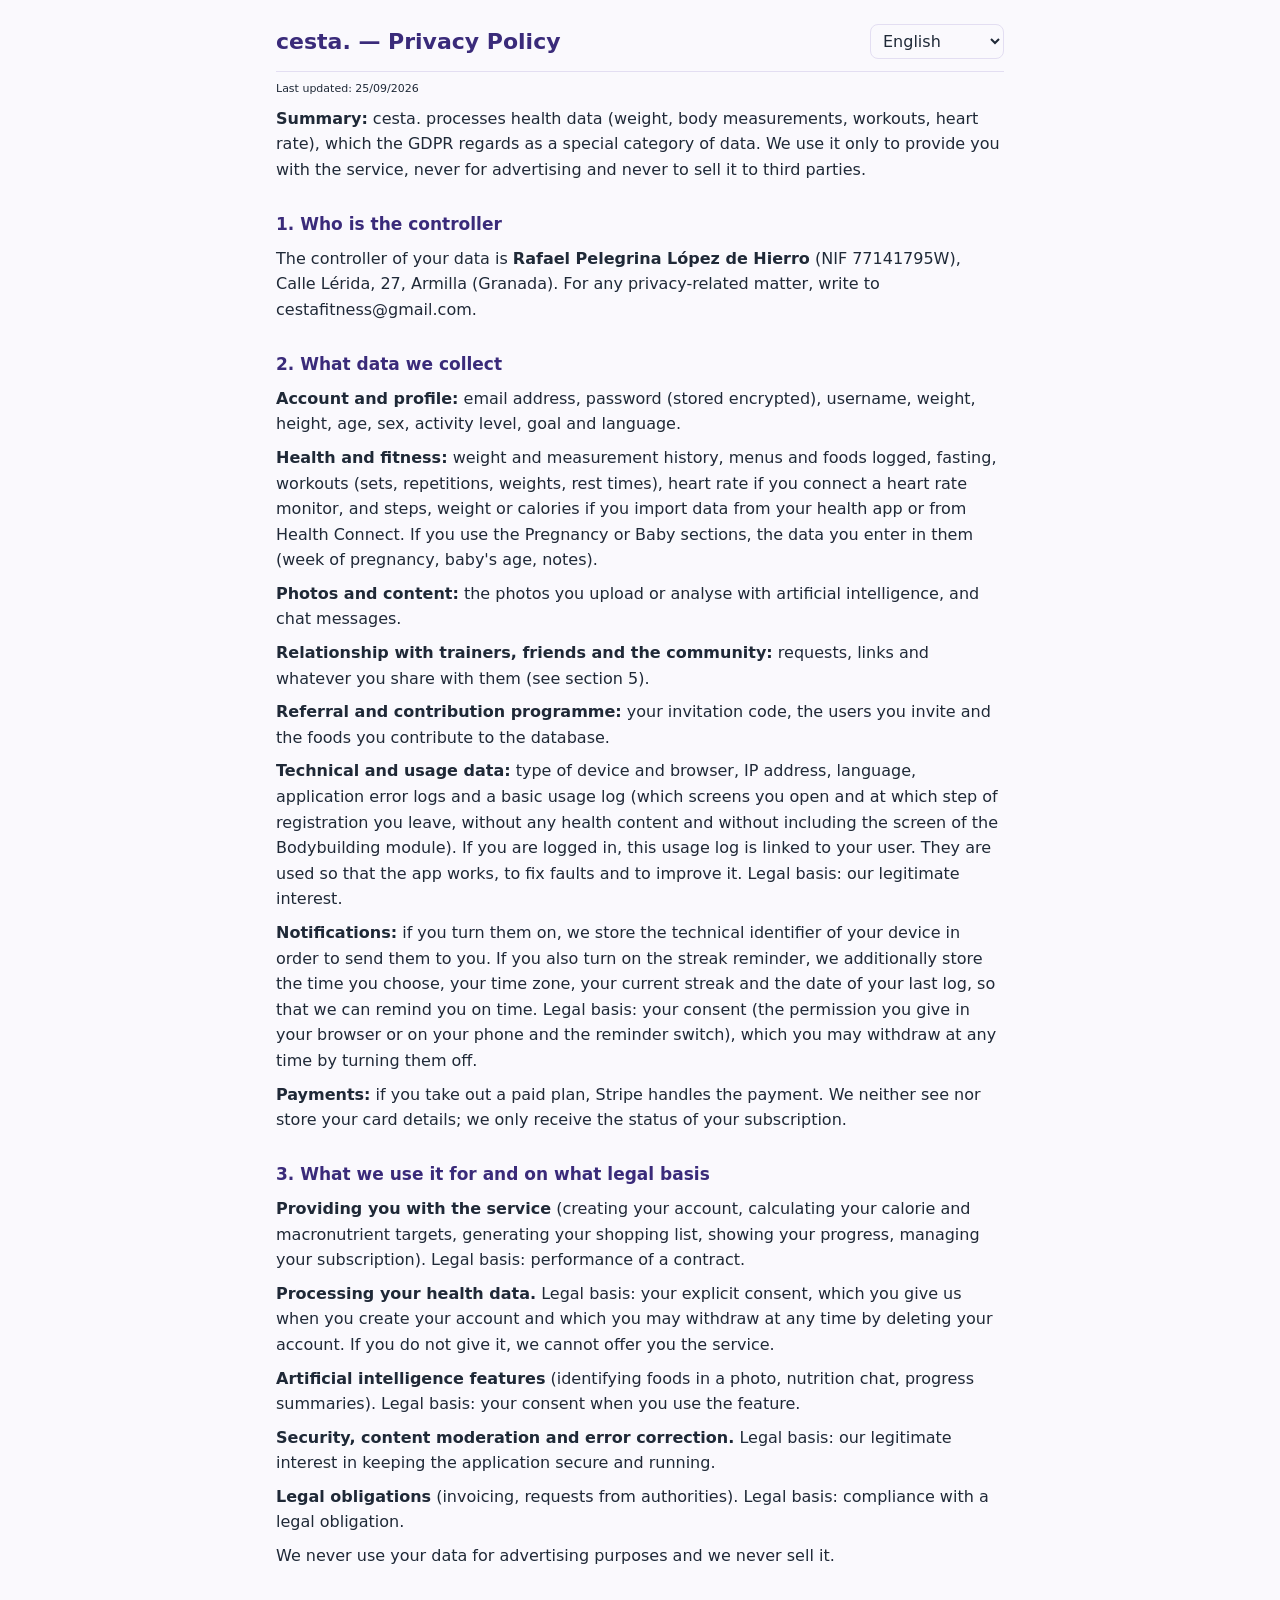
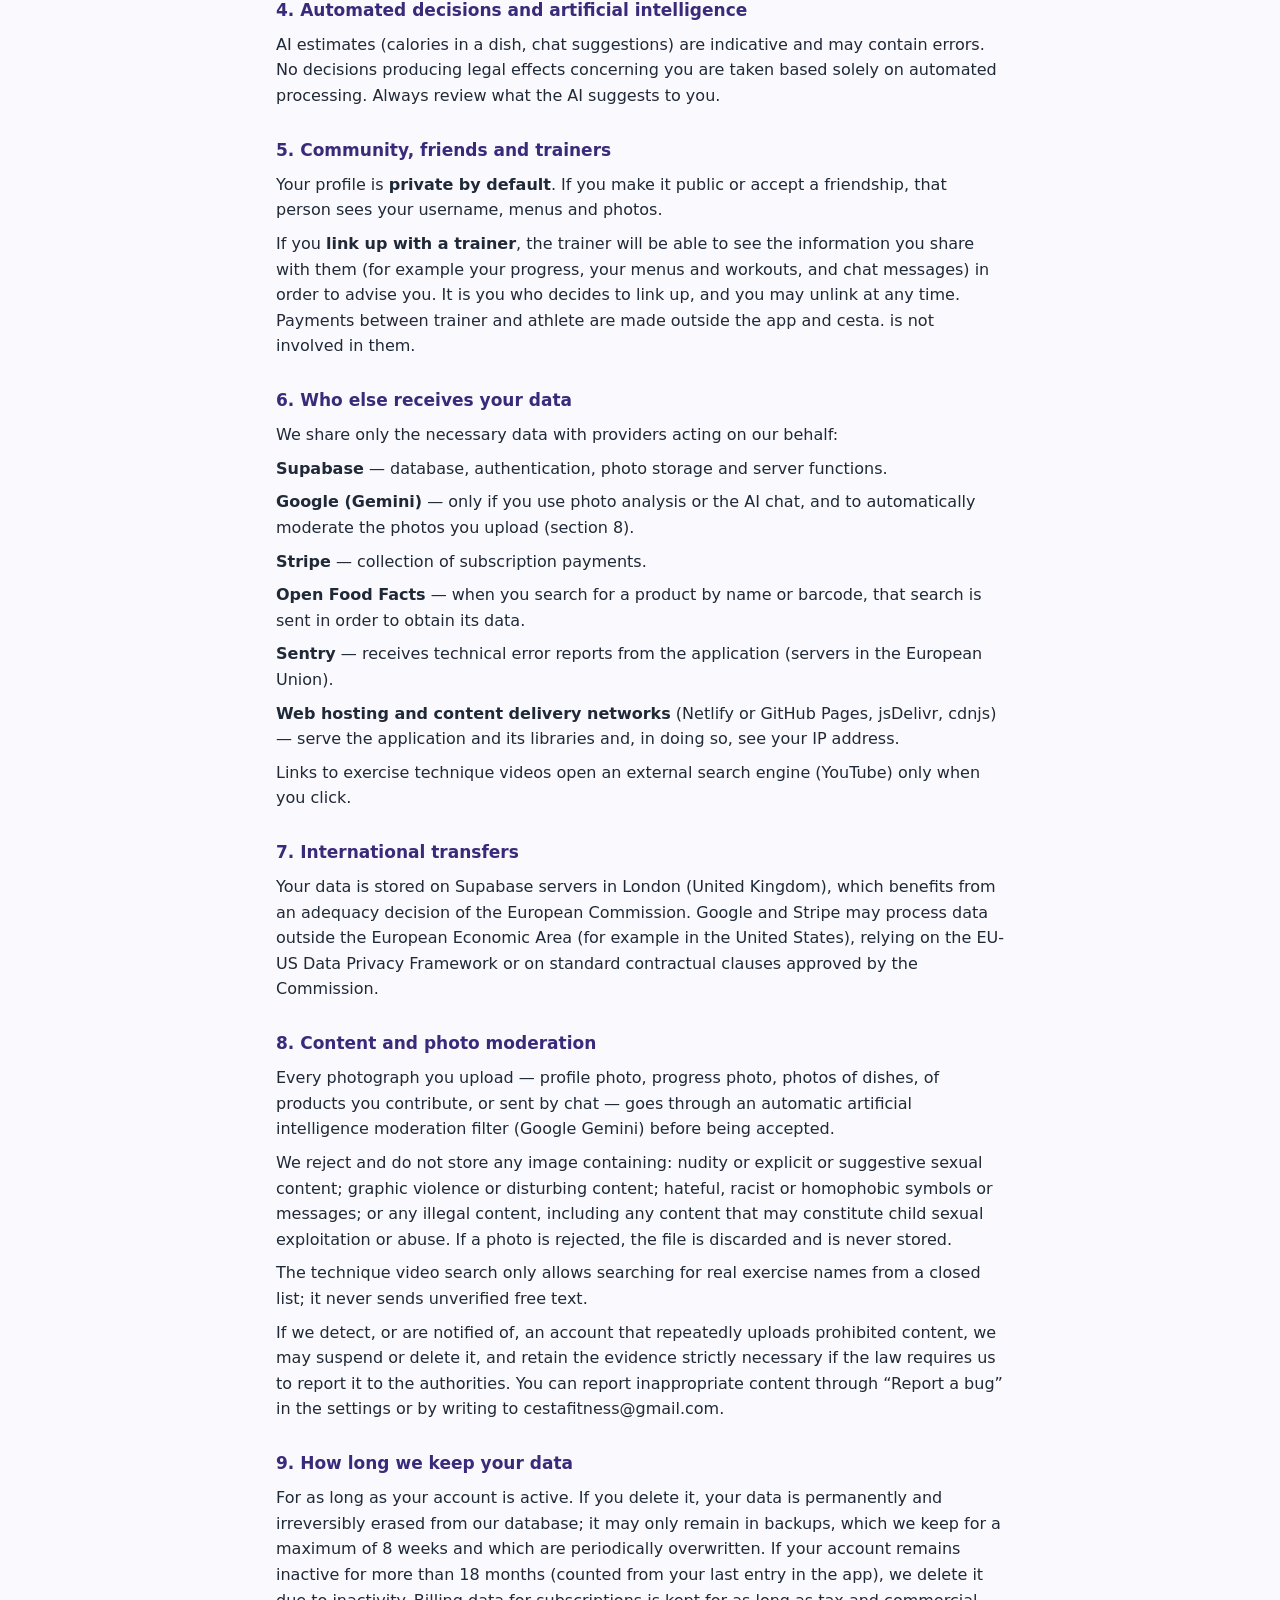
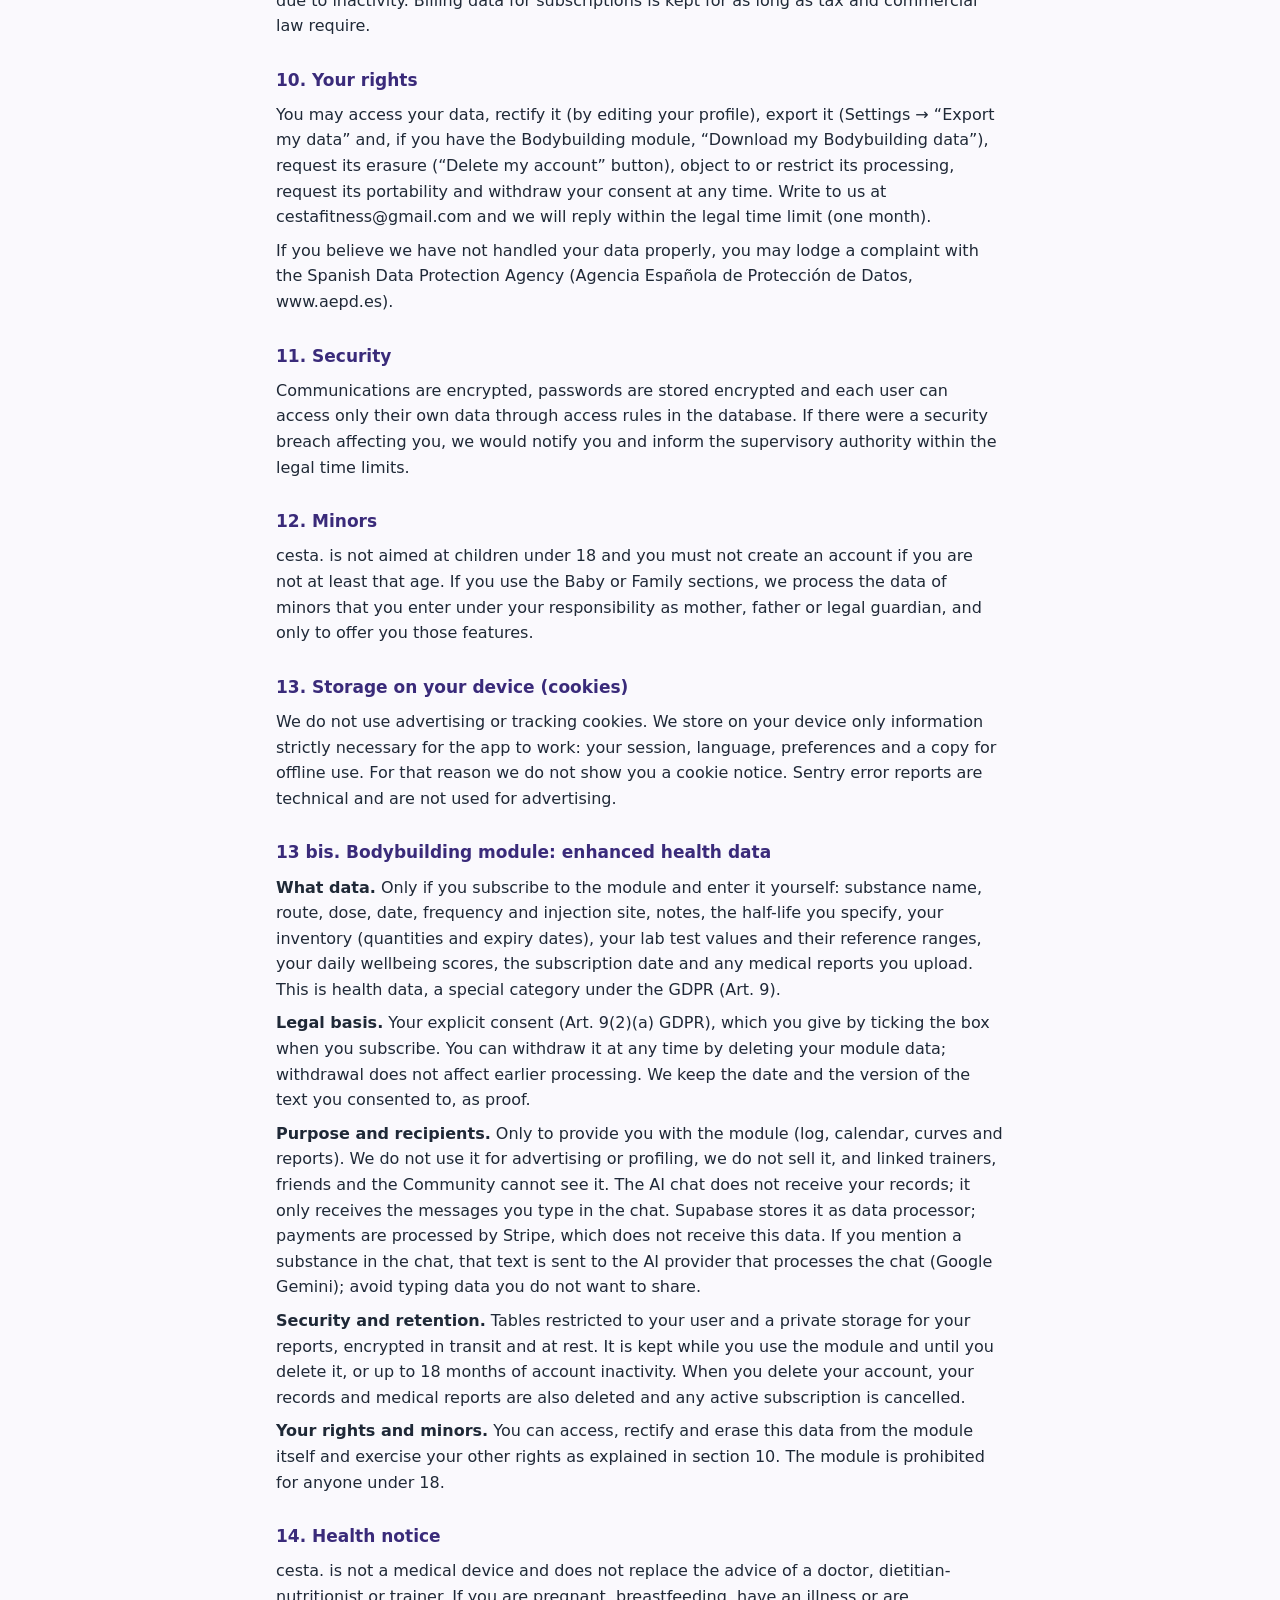
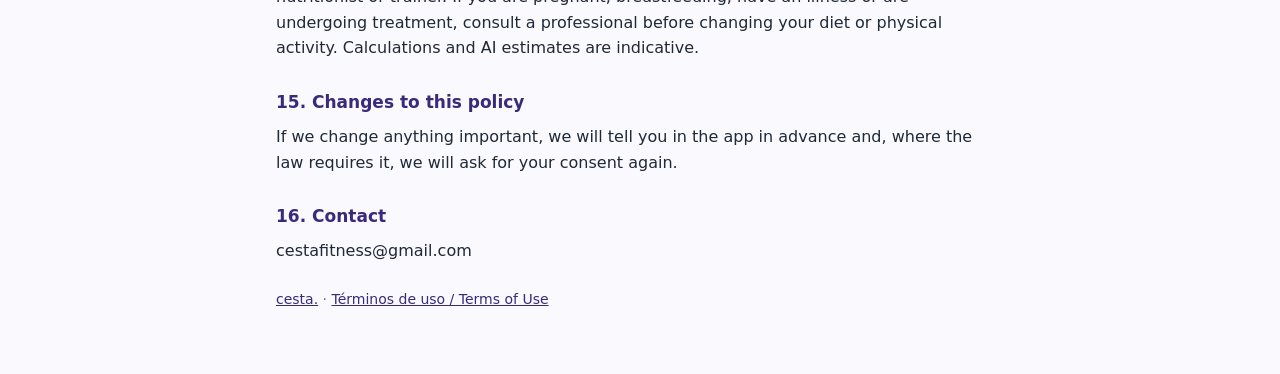
==== commit 954087f8: "Add files via upload" ====
--- a/privacidad.html
+++ b/privacidad.html
@@ -16,7 +16,7 @@
 <nav><a href="/">cesta.</a> · <a href="/terminos.html">Términos de uso / Terms of Use</a></nav>
 </main>
 <script>
-var DOCS={"es":"\u003cp style=\"font-size:11px;color:var(--ink-soft)\">Última actualización: 25/09/2026\u003c/p>\n  \u003cp>\u003cstrong>Resumen:\u003c/strong> cesta. trata datos de salud (peso, medidas corporales, entrenamientos, ritmo cardíaco), que el RGPD considera una categoría especial de datos. Solo los usamos para prestarte el servicio, nunca para publicidad ni para venderlos a terceros.\u003c/p>\n\n  \u003ch2>1. Quién es el responsable\u003c/h2>\n  \u003cp>El responsable del tratamiento de tus datos es \u003cstrong>Rafael Pelegrina López de Hierro\u003c/strong> (NIF 77141795W), Calle Lérida, 27, Armilla (Granada). Para cualquier cuestión sobre privacidad, escribe a cestafitness@gmail.com.\u003c/p>\n\n  \u003ch2>2. Qué datos recogemos\u003c/h2>\n  \u003cp>\u003cstrong>Cuenta y perfil:\u003c/strong> email, contraseña (guardada cifrada), nombre de usuario, peso, altura, edad, sexo, nivel de actividad, objetivo e idioma.\u003c/p>\n  \u003cp>\u003cstrong>Salud y forma física:\u003c/strong> historial de peso y medidas, menús y alimentos registrados, ayuno, entrenamientos (series, repeticiones, pesos, descansos), ritmo cardíaco si conectas un pulsómetro, y pasos, peso o calorías si importas datos de tu app de salud o de Health Connect. Si usas las secciones de Embarazo o de Bebé, los datos que escribas en ellas (semana de embarazo, edad del bebé, notas).\u003c/p>\n  \u003cp>\u003cstrong>Fotos y contenido:\u003c/strong> las fotos que subes o analizas con inteligencia artificial, y los mensajes de chat.\u003c/p>\n  \u003cp>\u003cstrong>Relación con entrenadores, amigos y comunidad:\u003c/strong> solicitudes, vínculos y lo que compartas con ellos (ver apartado 5).\u003c/p>\n  \u003cp>\u003cstrong>Programa de invitaciones y aportaciones:\u003c/strong> tu código de invitación, los usuarios invitados y los alimentos que aportes a la base de datos.\u003c/p>\n  \u003cp>\u003cstrong>Datos técnicos y de uso:\u003c/strong> tipo de dispositivo y navegador, dirección IP, idioma, registros de errores de la aplicación y un registro básico de uso (qué pantallas abres y en qué paso del registro abandonas, sin ningún contenido de salud y sin incluir la pantalla del módulo Culturismo). Si has iniciado sesión, ese registro de uso se asocia a tu usuario. Sirven para que la app funcione, para corregir fallos y para mejorarla. Base legal: nuestro interés legítimo.\u003c/p>\n  \u003cp>\u003cstrong>Notificaciones:\u003c/strong> si las activas, guardamos el identificador técnico de tu dispositivo para enviártelas. Base legal: tu consentimiento (el permiso que das en tu navegador o en tu móvil), que puedes retirar cuando quieras desactivándolas.\u003c/p>\n  \u003cp>\u003cstrong>Pagos:\u003c/strong> si contratas un plan de pago, Stripe gestiona el cobro. Nosotros no vemos ni guardamos los datos de tu tarjeta; solo recibimos el estado de tu suscripción.\u003c/p>\n\n  \u003ch2>3. Para qué los usamos y con qué base legal\u003c/h2>\n  \u003cp>\u003cstrong>Prestarte el servicio\u003c/strong> (crear tu cuenta, calcular tus objetivos de calorías y macronutrientes, generar tu lista de la compra, mostrar tu progreso, gestionar tu suscripción). Base legal: la ejecución del contrato.\u003c/p>\n  \u003cp>\u003cstrong>Tratar tus datos de salud.\u003c/strong> Base legal: tu consentimiento explícito, que nos das al crear la cuenta y puedes retirar en cualquier momento borrando tu cuenta. Si no lo das, no podemos ofrecerte el servicio.\u003c/p>\n  \u003cp>\u003cstrong>Funciones de inteligencia artificial\u003c/strong> (identificar alimentos en una foto, chat de nutrición, resúmenes de progreso). Base legal: tu consentimiento al usar la función.\u003c/p>\n  \u003cp>\u003cstrong>Seguridad, moderación de contenido y corrección de errores.\u003c/strong> Base legal: nuestro interés legítimo en mantener la aplicación segura y funcionando.\u003c/p>\n  \u003cp>\u003cstrong>Obligaciones legales\u003c/strong> (facturación, requerimientos de autoridades). Base legal: el cumplimiento de una obligación legal.\u003c/p>\n  \u003cp>Nunca usamos tus datos con fines publicitarios ni los vendemos.\u003c/p>\n\n  \u003ch2>4. Decisiones automatizadas e inteligencia artificial\u003c/h2>\n  \u003cp>Las estimaciones de la IA (calorías de un plato, sugerencias de chat) son orientativas y pueden contener errores. No se toman decisiones con efectos jurídicos sobre ti basadas únicamente en tratamientos automatizados. Revisa siempre lo que te propone la IA.\u003c/p>\n\n  \u003ch2>5. Comunidad, amigos y entrenadores\u003c/h2>\n  \u003cp>Tu perfil es \u003cstrong>privado por defecto\u003c/strong>. Si lo haces público o aceptas una amistad, esa persona ve tu nombre de usuario, menús y fotos.\u003c/p>\n  \u003cp>Si te \u003cstrong>vinculas con un entrenador\u003c/strong>, este podrá ver la información que compartas con él (por ejemplo tu progreso, tus menús y entrenamientos, y los mensajes del chat) para asesorarte. Eres tú quien decide vincularte y puedes desvincularte cuando quieras. Los pagos entre entrenador y atleta se hacen fuera de la app y cesta. no interviene en ellos.\u003c/p>\n\n  \u003ch2>6. Quién más recibe tus datos\u003c/h2>\n  \u003cp>Solo compartimos los datos necesarios con proveedores que actúan por nuestra cuenta:\u003c/p>\n  \u003cp>\u003cstrong>Supabase\u003c/strong> — base de datos, autenticación, almacenamiento de fotos y funciones de servidor.\u003c/p>\n  \u003cp>\u003cstrong>Google (Gemini)\u003c/strong> — solo si usas el análisis de fotos o el chat con IA, y para moderar automáticamente las fotos que subes (apartado 8).\u003c/p>\n  \u003cp>\u003cstrong>Stripe\u003c/strong> — cobro de suscripciones.\u003c/p>\n  \u003cp>\u003cstrong>Open Food Facts\u003c/strong> — cuando buscas un producto por su nombre o código de barras, se envía esa búsqueda para obtener sus datos.\u003c/p>\n  \u003cp>\u003cstrong>Sentry\u003c/strong> — recibe informes técnicos de errores de la aplicación (servidores en la Unión Europea).\u003c/p>\n  \u003cp>\u003cstrong>Alojamiento web y redes de distribución de contenido\u003c/strong> (Netlify o GitHub Pages, jsDelivr, cdnjs) — sirven la aplicación y sus bibliotecas y, al hacerlo, ven tu dirección IP.\u003c/p>\n  \u003cp>Los enlaces a vídeos de técnica de ejercicios abren un buscador externo (YouTube) solo cuando tú pulsas.\u003c/p>\n\n  \u003ch2>7. Transferencias internacionales\u003c/h2>\n  \u003cp>Tus datos se almacenan en servidores de Supabase en Londres (Reino Unido), que cuenta con una decisión de adecuación de la Comisión Europea. Google y Stripe pueden tratar datos fuera del Espacio Económico Europeo (por ejemplo en Estados Unidos), amparándose en el Marco de Privacidad de Datos UE-EE. UU. o en cláusulas contractuales tipo aprobadas por la Comisión.\u003c/p>\n\n  \u003ch2>8. Moderación de contenido y fotos\u003c/h2>\n  \u003cp>Toda fotografía que subas —foto de perfil, de progreso, de platos, de productos que aportes, o enviada por chat— pasa por un filtro automático de moderación con inteligencia artificial (Google Gemini) antes de aceptarse.\u003c/p>\n  \u003cp>Rechazamos y no guardamos ninguna imagen que contenga: desnudez o contenido sexual explícito o insinuante; violencia gráfica o contenido perturbador; símbolos o mensajes de odio, racistas u homófobos; o cualquier contenido ilegal, incluido cualquier contenido que pueda constituir explotación o abuso sexual infantil. Si una foto se rechaza, el archivo se descarta y no llega a guardarse.\u003c/p>\n  \u003cp>El buscador de vídeos de técnica solo permite buscar nombres reales de ejercicios de una lista cerrada; nunca envía texto libre sin verificar.\u003c/p>\n  \u003cp>Si detectamos, o nos reportan, una cuenta que sube repetidamente contenido prohibido, podemos suspenderla o eliminarla, y conservar la evidencia estrictamente necesaria si la ley nos obliga a comunicarla a las autoridades. Puedes reportar contenido inapropiado desde «Reporta un fallo» en los ajustes o escribiendo a cestafitness@gmail.com.\u003c/p>\n\n  \u003ch2>9. Cuánto tiempo conservamos tus datos\u003c/h2>\n  \u003cp>Mientras tu cuenta esté activa. Si la borras, tus datos se eliminan de nuestra base de datos de forma permanente e irreversible; solo pueden permanecer en las copias de seguridad, que conservamos como máximo 8 semanas y que se sobrescriben periódicamente. Si tu cuenta pasa más de 18 meses sin actividad (contados desde tu último registro en la app), la eliminamos por inactividad. Los datos de facturación de las suscripciones se conservan durante el tiempo que exija la normativa fiscal y mercantil.\u003c/p>\n\n  \u003ch2>10. Tus derechos\u003c/h2>\n  \u003cp>Puedes acceder a tus datos, rectificarlos (editando tu perfil), exportarlos (Ajustes → «Exportar mis datos» y, si tienes el módulo Culturismo, «Descargar mis datos de Culturismo»), pedir su supresión (botón «Borrar mi cuenta»), oponerte o limitar su tratamiento, pedir su portabilidad y retirar tu consentimiento en cualquier momento. Escríbenos a cestafitness@gmail.com y te responderemos en el plazo legal (un mes).\u003c/p>\n  \u003cp>Si crees que no hemos tratado bien tus datos, puedes presentar una reclamación ante la Agencia Española de Protección de Datos (www.aepd.es).\u003c/p>\n\n  \u003ch2>11. Seguridad\u003c/h2>\n  \u003cp>Las comunicaciones van cifradas, las contraseñas se guardan cifradas y cada usuario solo puede acceder a sus propios datos mediante reglas de acceso en la base de datos. Si hubiera una brecha de seguridad que te afectara, te lo comunicaríamos y avisaríamos a la autoridad de control en los plazos legales.\u003c/p>\n\n  \u003ch2>12. Menores de edad\u003c/h2>\n  \u003cp>cesta. no está dirigida a menores de 18 años y no debes crear una cuenta si no los tienes. Si usas las secciones de Bebé o de Familiar, los datos de menores que introduzcas los tratamos bajo tu responsabilidad como madre, padre o tutor legal, y solo para ofrecerte esas funciones.\u003c/p>\n\n  \u003ch2>13. Almacenamiento en tu dispositivo (cookies)\u003c/h2>\n  \u003cp>No usamos cookies de publicidad ni de seguimiento. Guardamos en tu dispositivo únicamente información estrictamente necesaria para que la app funcione: tu sesión, el idioma, tus preferencias y una copia para usarla sin conexión. Por eso no te mostramos un aviso de cookies. Los informes de errores de Sentry son técnicos y no se usan para publicidad.\u003c/p>\n\n  \u003ch2>13 bis. Módulo Culturismo: datos de salud reforzados\u003c/h2>\n  \u003cp>\u003cstrong>Qué datos.\u003c/strong> Solo si contratas el módulo y los introduces tú: nombre de la sustancia, vía, dosis, fecha, frecuencia y punto de inyección, notas, la vida media indicada, tu inventario (cantidades y caducidades), los valores de tus analíticas y sus rangos de referencia, tus puntuaciones de bienestar diario, la fecha de contratación y los informes médicos que subas. Son datos de salud, una categoría especial del RGPD (art. 9).\u003c/p>\n  \u003cp>\u003cstrong>Base legal.\u003c/strong> Tu consentimiento explícito (art. 9.2.a RGPD), que das marcando la casilla al contratar. Puedes retirarlo en cualquier momento borrando tus datos del módulo; la retirada no afecta al tratamiento anterior. Guardamos la fecha y la versión del texto en que consentiste, como prueba.\u003c/p>\n  \u003cp>\u003cstrong>Para qué y con quién.\u003c/strong> Solo para prestarte el módulo (registro, calendario, curvas e informes). No los usamos para publicidad ni para elaborar perfiles, no los vendemos y no los ven entrenadores vinculados, amigos ni la Comunidad. El chat con IA no recibe tus registros; solo recibe los mensajes que tú escribes en el chat. Los almacena Supabase como encargado del tratamiento; los pagos los procesa Stripe, que no recibe estos datos. Si mencionas una sustancia en el chat, ese texto se envía al proveedor de IA que procesa el chat (Google Gemini); evita escribir datos que no quieras compartir.\u003c/p>\n  \u003cp>\u003cstrong>Seguridad y conservación.\u003c/strong> Tablas con acceso restringido a tu usuario y un almacén privado para tus informes, con cifrado en tránsito y en reposo. Se conservan mientras uses el módulo y hasta que los borres, o hasta 18 meses sin actividad en la cuenta. Al borrar tu cuenta se eliminan también tus registros y tus informes médicos y se cancela cualquier suscripción activa.\u003c/p>\n  \u003cp>\u003cstrong>Tus derechos y menores.\u003c/strong> Puedes acceder, rectificar y suprimir estos datos desde el propio módulo y ejercer el resto de derechos como se explica en el apartado 10. El módulo está prohibido a menores de 18 años.\u003c/p>\n\n  \u003ch2>14. Aviso de salud\u003c/h2>\n  \u003cp>cesta. no es un producto sanitario ni sustituye el consejo de un médico, dietista-nutricionista o entrenador. Si estás embarazada, das el pecho, tienes una enfermedad o sigues un tratamiento, consulta con un profesional antes de cambiar tu alimentación o tu actividad física. Los cálculos y las estimaciones de la IA son orientativos.\u003c/p>\n\n  \u003ch2>15. Cambios en esta política\u003c/h2>\n  \u003cp>Si cambiamos algo importante, te lo diremos en la app con antelación y, cuando la ley lo exija, te pediremos de nuevo tu consentimiento.\u003c/p>\n\n  \u003ch2>16. Contacto\u003c/h2>\n  \u003cp>cestafitness@gmail.com\u003c/p>","en":"\u003cp style=\"font-size:11px;color:var(--ink-soft)\">Last updated: 25/09/2026\u003c/p>\n  \u003cp>\u003cstrong>Summary:\u003c/strong> cesta. processes health data (weight, body measurements, workouts, heart rate), which the GDPR regards as a special category of data. We use it only to provide you with the service, never for advertising and never to sell it to third parties.\u003c/p>\n\n  \u003ch2>1. Who is the controller\u003c/h2>\n  \u003cp>The controller of your data is \u003cstrong>Rafael Pelegrina López de Hierro\u003c/strong> (NIF 77141795W), Calle Lérida, 27, Armilla (Granada). For any privacy-related matter, write to cestafitness@gmail.com.\u003c/p>\n\n  \u003ch2>2. What data we collect\u003c/h2>\n  \u003cp>\u003cstrong>Account and profile:\u003c/strong> email address, password (stored encrypted), username, weight, height, age, sex, activity level, goal and language.\u003c/p>\n  \u003cp>\u003cstrong>Health and fitness:\u003c/strong> weight and measurement history, menus and foods logged, fasting, workouts (sets, repetitions, weights, rest times), heart rate if you connect a heart rate monitor, and steps, weight or calories if you import data from your health app or from Health Connect. If you use the Pregnancy or Baby sections, the data you enter in them (week of pregnancy, baby's age, notes).\u003c/p>\n  \u003cp>\u003cstrong>Photos and content:\u003c/strong> the photos you upload or analyse with artificial intelligence, and chat messages.\u003c/p>\n  \u003cp>\u003cstrong>Relationship with trainers, friends and the community:\u003c/strong> requests, links and whatever you share with them (see section 5).\u003c/p>\n  \u003cp>\u003cstrong>Referral and contribution programme:\u003c/strong> your invitation code, the users you invite and the foods you contribute to the database.\u003c/p>\n  \u003cp>\u003cstrong>Technical and usage data:\u003c/strong> type of device and browser, IP address, language, application error logs and a basic usage log (which screens you open and at which step of registration you leave, without any health content and without including the screen of the Bodybuilding module). If you are logged in, this usage log is linked to your user. They are used so that the app works, to fix faults and to improve it. Legal basis: our legitimate interest.\u003c/p>\n  \u003cp>\u003cstrong>Notifications:\u003c/strong> if you turn them on, we store the technical identifier of your device in order to send them to you. Legal basis: your consent (the permission you give in your browser or on your phone), which you may withdraw at any time by turning them off.\u003c/p>\n  \u003cp>\u003cstrong>Payments:\u003c/strong> if you take out a paid plan, Stripe handles the payment. We neither see nor store your card details; we only receive the status of your subscription.\u003c/p>\n\n  \u003ch2>3. What we use it for and on what legal basis\u003c/h2>\n  \u003cp>\u003cstrong>Providing you with the service\u003c/strong> (creating your account, calculating your calorie and macronutrient targets, generating your shopping list, showing your progress, managing your subscription). Legal basis: performance of a contract.\u003c/p>\n  \u003cp>\u003cstrong>Processing your health data.\u003c/strong> Legal basis: your explicit consent, which you give us when you create your account and which you may withdraw at any time by deleting your account. If you do not give it, we cannot offer you the service.\u003c/p>\n  \u003cp>\u003cstrong>Artificial intelligence features\u003c/strong> (identifying foods in a photo, nutrition chat, progress summaries). Legal basis: your consent when you use the feature.\u003c/p>\n  \u003cp>\u003cstrong>Security, content moderation and error correction.\u003c/strong> Legal basis: our legitimate interest in keeping the application secure and running.\u003c/p>\n  \u003cp>\u003cstrong>Legal obligations\u003c/strong> (invoicing, requests from authorities). Legal basis: compliance with a legal obligation.\u003c/p>\n  \u003cp>We never use your data for advertising purposes and we never sell it.\u003c/p>\n\n  \u003ch2>4. Automated decisions and artificial intelligence\u003c/h2>\n  \u003cp>AI estimates (calories in a dish, chat suggestions) are indicative and may contain errors. No decisions producing legal effects concerning you are taken based solely on automated processing. Always review what the AI suggests to you.\u003c/p>\n\n  \u003ch2>5. Community, friends and trainers\u003c/h2>\n  \u003cp>Your profile is \u003cstrong>private by default\u003c/strong>. If you make it public or accept a friendship, that person sees your username, menus and photos.\u003c/p>\n  \u003cp>If you \u003cstrong>link up with a trainer\u003c/strong>, the trainer will be able to see the information you share with them (for example your progress, your menus and workouts, and chat messages) in order to advise you. It is you who decides to link up, and you may unlink at any time. Payments between trainer and athlete are made outside the app and cesta. is not involved in them.\u003c/p>\n\n  \u003ch2>6. Who else receives your data\u003c/h2>\n  \u003cp>We share only the necessary data with providers acting on our behalf:\u003c/p>\n  \u003cp>\u003cstrong>Supabase\u003c/strong> — database, authentication, photo storage and server functions.\u003c/p>\n  \u003cp>\u003cstrong>Google (Gemini)\u003c/strong> — only if you use photo analysis or the AI chat, and to automatically moderate the photos you upload (section 8).\u003c/p>\n  \u003cp>\u003cstrong>Stripe\u003c/strong> — collection of subscription payments.\u003c/p>\n  \u003cp>\u003cstrong>Open Food Facts\u003c/strong> — when you search for a product by name or barcode, that search is sent in order to obtain its data.\u003c/p>\n  \u003cp>\u003cstrong>Sentry\u003c/strong> — receives technical error reports from the application (servers in the European Union).\u003c/p>\n  \u003cp>\u003cstrong>Web hosting and content delivery networks\u003c/strong> (Netlify or GitHub Pages, jsDelivr, cdnjs) — serve the application and its libraries and, in doing so, see your IP address.\u003c/p>\n  \u003cp>Links to exercise technique videos open an external search engine (YouTube) only when you click.\u003c/p>\n\n  \u003ch2>7. International transfers\u003c/h2>\n  \u003cp>Your data is stored on Supabase servers in London (United Kingdom), which benefits from an adequacy decision of the European Commission. Google and Stripe may process data outside the European Economic Area (for example in the United States), relying on the EU-US Data Privacy Framework or on standard contractual clauses approved by the Commission.\u003c/p>\n\n  \u003ch2>8. Content and photo moderation\u003c/h2>\n  \u003cp>Every photograph you upload — profile photo, progress photo, photos of dishes, of products you contribute, or sent by chat — goes through an automatic artificial intelligence moderation filter (Google Gemini) before being accepted.\u003c/p>\n  \u003cp>We reject and do not store any image containing: nudity or explicit or suggestive sexual content; graphic violence or disturbing content; hateful, racist or homophobic symbols or messages; or any illegal content, including any content that may constitute child sexual exploitation or abuse. If a photo is rejected, the file is discarded and is never stored.\u003c/p>\n  \u003cp>The technique video search only allows searching for real exercise names from a closed list; it never sends unverified free text.\u003c/p>\n  \u003cp>If we detect, or are notified of, an account that repeatedly uploads prohibited content, we may suspend or delete it, and retain the evidence strictly necessary if the law requires us to report it to the authorities. You can report inappropriate content through “Report a bug” in the settings or by writing to cestafitness@gmail.com.\u003c/p>\n\n  \u003ch2>9. How long we keep your data\u003c/h2>\n  \u003cp>For as long as your account is active. If you delete it, your data is permanently and irreversibly erased from our database; it may only remain in backups, which we keep for a maximum of 8 weeks and which are periodically overwritten. If your account remains inactive for more than 18 months (counted from your last entry in the app), we delete it due to inactivity. Billing data for subscriptions is kept for as long as tax and commercial law require.\u003c/p>\n\n  \u003ch2>10. Your rights\u003c/h2>\n  \u003cp>You may access your data, rectify it (by editing your profile), export it (Settings → “Export my data” and, if you have the Bodybuilding module, “Download my Bodybuilding data”), request its erasure (“Delete my account” button), object to or restrict its processing, request its portability and withdraw your consent at any time. Write to us at cestafitness@gmail.com and we will reply within the legal time limit (one month).\u003c/p>\n  \u003cp>If you believe we have not handled your data properly, you may lodge a complaint with the Spanish Data Protection Agency (Agencia Española de Protección de Datos, www.aepd.es).\u003c/p>\n\n  \u003ch2>11. Security\u003c/h2>\n  \u003cp>Communications are encrypted, passwords are stored encrypted and each user can access only their own data through access rules in the database. If there were a security breach affecting you, we would notify you and inform the supervisory authority within the legal time limits.\u003c/p>\n\n  \u003ch2>12. Minors\u003c/h2>\n  \u003cp>cesta. is not aimed at children under 18 and you must not create an account if you are not at least that age. If you use the Baby or Family sections, we process the data of minors that you enter under your responsibility as mother, father or legal guardian, and only to offer you those features.\u003c/p>\n\n  \u003ch2>13. Storage on your device (cookies)\u003c/h2>\n  \u003cp>We do not use advertising or tracking cookies. We store on your device only information strictly necessary for the app to work: your session, language, preferences and a copy for offline use. For that reason we do not show you a cookie notice. Sentry error reports are technical and are not used for advertising.\u003c/p>\n\n  \u003ch2>13 bis. Bodybuilding module: enhanced health data\u003c/h2>\n  \u003cp>\u003cstrong>What data.\u003c/strong> Only if you subscribe to the module and enter it yourself: substance name, route, dose, date, frequency and injection site, notes, the half-life you specify, your inventory (quantities and expiry dates), your lab test values and their reference ranges, your daily wellbeing scores, the subscription date and any medical reports you upload. This is health data, a special category under the GDPR (Art. 9).\u003c/p>\n  \u003cp>\u003cstrong>Legal basis.\u003c/strong> Your explicit consent (Art. 9(2)(a) GDPR), which you give by ticking the box when you subscribe. You can withdraw it at any time by deleting your module data; withdrawal does not affect earlier processing. We keep the date and the version of the text you consented to, as proof.\u003c/p>\n  \u003cp>\u003cstrong>Purpose and recipients.\u003c/strong> Only to provide you with the module (log, calendar, curves and reports). We do not use it for advertising or profiling, we do not sell it, and linked trainers, friends and the Community cannot see it. The AI chat does not receive your records; it only receives the messages you type in the chat. Supabase stores it as data processor; payments are processed by Stripe, which does not receive this data. If you mention a substance in the chat, that text is sent to the AI provider that processes the chat (Google Gemini); avoid typing data you do not want to share.\u003c/p>\n  \u003cp>\u003cstrong>Security and retention.\u003c/strong> Tables restricted to your user and a private storage for your reports, encrypted in transit and at rest. It is kept while you use the module and until you delete it, or up to 18 months of account inactivity. When you delete your account, your records and medical reports are also deleted and any active subscription is cancelled.\u003c/p>\n  \u003cp>\u003cstrong>Your rights and minors.\u003c/strong> You can access, rectify and erase this data from the module itself and exercise your other rights as explained in section 10. The module is prohibited for anyone under 18.\u003c/p>\n\n  \u003ch2>14. Health notice\u003c/h2>\n  \u003cp>cesta. is not a medical device and does not replace the advice of a doctor, dietitian-nutritionist or trainer. If you are pregnant, breastfeeding, have an illness or are undergoing treatment, consult a professional before changing your diet or physical activity. Calculations and AI estimates are indicative.\u003c/p>\n\n  \u003ch2>15. Changes to this policy\u003c/h2>\n  \u003cp>If we change anything important, we will tell you in the app in advance and, where the law requires it, we will ask for your consent again.\u003c/p>\n\n  \u003ch2>16. Contact\u003c/h2>\n  \u003cp>cestafitness@gmail.com\u003c/p>","fr":"\u003cp style=\"font-size:11px;color:var(--ink-soft)\">Dernière mise à jour : 25/09/2026\u003c/p>\n  \u003cp>\u003cstrong>Résumé :\u003c/strong> cesta. traite des données de santé (poids, mensurations, entraînements, fréquence cardiaque), que le RGPD considère comme une catégorie particulière de données. Nous ne les utilisons que pour vous fournir le service, jamais à des fins publicitaires ni pour les vendre à des tiers.\u003c/p>\n\n  \u003ch2>1. Qui est le responsable du traitement\u003c/h2>\n  \u003cp>Le responsable du traitement de vos données est \u003cstrong>Rafael Pelegrina López de Hierro\u003c/strong> (NIF 77141795W), Calle Lérida, 27, Armilla (Granada). Pour toute question relative à la vie privée, écrivez à cestafitness@gmail.com.\u003c/p>\n\n  \u003ch2>2. Quelles données nous collectons\u003c/h2>\n  \u003cp>\u003cstrong>Compte et profil :\u003c/strong> adresse e-mail, mot de passe (conservé sous forme chiffrée), nom d'utilisateur, poids, taille, âge, sexe, niveau d'activité, objectif et langue.\u003c/p>\n  \u003cp>\u003cstrong>Santé et condition physique :\u003c/strong> historique du poids et des mensurations, menus et aliments enregistrés, jeûne, entraînements (séries, répétitions, charges, temps de repos), fréquence cardiaque si vous connectez un cardiofréquencemètre, ainsi que pas, poids ou calories si vous importez des données depuis votre application de santé ou depuis Health Connect. Si vous utilisez les rubriques Grossesse ou Bébé, les données que vous y saisissez (semaine de grossesse, âge du bébé, notes).\u003c/p>\n  \u003cp>\u003cstrong>Photos et contenus :\u003c/strong> les photos que vous téléversez ou faites analyser par intelligence artificielle, ainsi que les messages du chat.\u003c/p>\n  \u003cp>\u003cstrong>Relations avec les coachs, les amis et la communauté :\u003c/strong> demandes, liens et ce que vous partagez avec eux (voir la section 5).\u003c/p>\n  \u003cp>\u003cstrong>Programme de parrainage et de contributions :\u003c/strong> votre code de parrainage, les utilisateurs parrainés et les aliments que vous ajoutez à la base de données.\u003c/p>\n  \u003cp>\u003cstrong>Données techniques et d'utilisation :\u003c/strong> type d'appareil et de navigateur, adresse IP, langue, journaux d'erreurs de l'application et un journal d'utilisation de base (quels écrans vous ouvrez et à quelle étape de l'inscription vous abandonnez, sans aucun contenu de santé et sans inclure l'écran du module Musculation). Si vous êtes connecté, ce journal d'utilisation est associé à votre utilisateur. Elles servent au bon fonctionnement de l'application, à la correction des défauts et à son amélioration. Base juridique : notre intérêt légitime.\u003c/p>\n  \u003cp>\u003cstrong>Notifications :\u003c/strong> si vous les activez, nous conservons l'identifiant technique de votre appareil afin de vous les envoyer. Base juridique : votre consentement (l'autorisation que vous donnez dans votre navigateur ou sur votre mobile), que vous pouvez retirer à tout moment en les désactivant.\u003c/p>\n  \u003cp>\u003cstrong>Paiements :\u003c/strong> si vous souscrivez un abonnement payant, Stripe gère l'encaissement. Nous ne voyons ni ne conservons les données de votre carte ; nous recevons uniquement l'état de votre abonnement.\u003c/p>\n\n  \u003ch2>3. Pourquoi nous les utilisons et sur quelle base juridique\u003c/h2>\n  \u003cp>\u003cstrong>Vous fournir le service\u003c/strong> (créer votre compte, calculer vos objectifs de calories et de macronutriments, générer votre liste de courses, afficher votre progression, gérer votre abonnement). Base juridique : l'exécution du contrat.\u003c/p>\n  \u003cp>\u003cstrong>Traiter vos données de santé.\u003c/strong> Base juridique : votre consentement explicite, que vous nous donnez lors de la création du compte et que vous pouvez retirer à tout moment en supprimant votre compte. Si vous ne le donnez pas, nous ne pouvons pas vous proposer le service.\u003c/p>\n  \u003cp>\u003cstrong>Fonctions d'intelligence artificielle\u003c/strong> (identifier des aliments sur une photo, chat nutrition, résumés de progression). Base juridique : votre consentement lors de l'utilisation de la fonction.\u003c/p>\n  \u003cp>\u003cstrong>Sécurité, modération des contenus et correction des erreurs.\u003c/strong> Base juridique : notre intérêt légitime à maintenir l'application sûre et en état de fonctionnement.\u003c/p>\n  \u003cp>\u003cstrong>Obligations légales\u003c/strong> (facturation, demandes des autorités). Base juridique : le respect d'une obligation légale.\u003c/p>\n  \u003cp>Nous n'utilisons jamais vos données à des fins publicitaires et nous ne les vendons pas.\u003c/p>\n\n  \u003ch2>4. Décisions automatisées et intelligence artificielle\u003c/h2>\n  \u003cp>Les estimations de l'IA (calories d'un plat, suggestions du chat) sont données à titre indicatif et peuvent comporter des erreurs. Aucune décision produisant des effets juridiques à votre égard n'est prise sur le seul fondement d'un traitement automatisé. Vérifiez toujours ce que l'IA vous propose.\u003c/p>\n\n  \u003ch2>5. Communauté, amis et coachs\u003c/h2>\n  \u003cp>Votre profil est \u003cstrong>privé par défaut\u003c/strong>. Si vous le rendez public ou acceptez une demande d'ami, cette personne voit votre nom d'utilisateur, vos menus et vos photos.\u003c/p>\n  \u003cp>Si vous \u003cstrong>vous associez à un coach\u003c/strong>, celui-ci pourra consulter les informations que vous partagez avec lui (par exemple votre progression, vos menus et entraînements, et les messages du chat) afin de vous conseiller. C'est vous qui décidez de vous associer et vous pouvez rompre ce lien à tout moment. Les paiements entre coach et athlète s'effectuent en dehors de l'application et cesta. n'y intervient pas.\u003c/p>\n\n  \u003ch2>6. Qui d'autre reçoit vos données\u003c/h2>\n  \u003cp>Nous ne partageons que les données nécessaires avec des prestataires agissant pour notre compte :\u003c/p>\n  \u003cp>\u003cstrong>Supabase\u003c/strong> — base de données, authentification, stockage des photos et fonctions serveur.\u003c/p>\n  \u003cp>\u003cstrong>Google (Gemini)\u003c/strong> — uniquement si vous utilisez l'analyse de photos ou le chat IA, et pour modérer automatiquement les photos que vous téléversez (section 8).\u003c/p>\n  \u003cp>\u003cstrong>Stripe\u003c/strong> — encaissement des abonnements.\u003c/p>\n  \u003cp>\u003cstrong>Open Food Facts\u003c/strong> — lorsque vous recherchez un produit par son nom ou son code-barres, cette recherche est transmise afin d'obtenir ses données.\u003c/p>\n  \u003cp>\u003cstrong>Sentry\u003c/strong> — reçoit des rapports techniques d'erreurs de l'application (serveurs situés dans l'Union européenne).\u003c/p>\n  \u003cp>\u003cstrong>Hébergement web et réseaux de diffusion de contenu\u003c/strong> (Netlify ou GitHub Pages, jsDelivr, cdnjs) — distribuent l'application et ses bibliothèques et, ce faisant, voient votre adresse IP.\u003c/p>\n  \u003cp>Les liens vers des vidéos de technique d'exercices ouvrent un moteur de recherche externe (YouTube) uniquement lorsque vous cliquez.\u003c/p>\n\n  \u003ch2>7. Transferts internationaux\u003c/h2>\n  \u003cp>Vos données sont stockées sur des serveurs de Supabase à Londres (Royaume-Uni), pays bénéficiant d'une décision d'adéquation de la Commission européenne. Google et Stripe peuvent traiter des données en dehors de l'Espace économique européen (par exemple aux États-Unis), sur la base du cadre de protection des données UE-États-Unis ou de clauses contractuelles types approuvées par la Commission.\u003c/p>\n\n  \u003ch2>8. Modération des contenus et des photos\u003c/h2>\n  \u003cp>Toute photographie que vous téléversez — photo de profil, de progression, de plats, de produits que vous ajoutez, ou envoyée par chat — passe par un filtre automatique de modération par intelligence artificielle (Google Gemini) avant d'être acceptée.\u003c/p>\n  \u003cp>Nous rejetons et ne conservons aucune image contenant : de la nudité ou un contenu sexuel explicite ou suggestif ; de la violence explicite ou un contenu choquant ; des symboles ou messages haineux, racistes ou homophobes ; ou tout contenu illégal, y compris tout contenu pouvant constituer de l'exploitation ou des abus sexuels sur mineurs. Si une photo est rejetée, le fichier est supprimé et n'est jamais conservé.\u003c/p>\n  \u003cp>Le moteur de recherche de vidéos de technique ne permet de rechercher que des noms d'exercices réels issus d'une liste fermée ; il n'envoie jamais de texte libre non vérifié.\u003c/p>\n  \u003cp>Si nous détectons, ou si l'on nous signale, un compte qui téléverse de façon répétée des contenus interdits, nous pouvons le suspendre ou le supprimer, et conserver les éléments de preuve strictement nécessaires si la loi nous oblige à les communiquer aux autorités. Vous pouvez signaler un contenu inapproprié depuis « Signaler un problème » dans les paramètres ou en écrivant à cestafitness@gmail.com.\u003c/p>\n\n  \u003ch2>9. Durée de conservation de vos données\u003c/h2>\n  \u003cp>Tant que votre compte est actif. Si vous le supprimez, vos données sont effacées de notre base de données de manière définitive et irréversible ; elles ne peuvent subsister que dans les copies de sauvegarde, que nous conservons au maximum 8 semaines et qui sont écrasées périodiquement. Si votre compte reste plus de 18 mois sans activité (à compter de votre dernière saisie dans l'application), nous le supprimons pour inactivité. Les données de facturation des abonnements sont conservées pendant la durée exigée par la réglementation fiscale et commerciale.\u003c/p>\n\n  \u003ch2>10. Vos droits\u003c/h2>\n  \u003cp>Vous pouvez accéder à vos données, les rectifier (en modifiant votre profil), les exporter (Paramètres → « Exporter mes données » et, si vous avez le module Musculation, « Télécharger mes données de Musculation »), demander leur effacement (bouton « Supprimer mon compte »), vous opposer à leur traitement ou en demander la limitation, demander leur portabilité et retirer votre consentement à tout moment. Écrivez-nous à cestafitness@gmail.com et nous vous répondrons dans le délai légal (un mois).\u003c/p>\n  \u003cp>Si vous estimez que vos données n'ont pas été traitées correctement, vous pouvez introduire une réclamation auprès de l'Agence espagnole de protection des données (Agencia Española de Protección de Datos, www.aepd.es), ou auprès de l'autorité de contrôle de votre pays de résidence.\u003c/p>\n\n  \u003ch2>11. Sécurité\u003c/h2>\n  \u003cp>Les communications sont chiffrées, les mots de passe sont conservés sous forme chiffrée et chaque utilisateur ne peut accéder qu'à ses propres données grâce à des règles d'accès dans la base de données. En cas de violation de données susceptible de vous affecter, nous vous en informerions et avertirions l'autorité de contrôle dans les délais légaux.\u003c/p>\n\n  \u003ch2>12. Mineurs\u003c/h2>\n  \u003cp>cesta. ne s'adresse pas aux enfants de moins de 18 ans et vous ne devez pas créer de compte si vous n'avez pas cet âge. Si vous utilisez les rubriques Bébé ou Famille, nous traitons les données de mineurs que vous saisissez sous votre responsabilité de mère, de père ou de représentant légal, et uniquement pour vous proposer ces fonctions.\u003c/p>\n\n  \u003ch2>13. Stockage sur votre appareil (cookies)\u003c/h2>\n  \u003cp>Nous n'utilisons ni cookies publicitaires ni cookies de suivi. Nous enregistrons sur votre appareil uniquement les informations strictement nécessaires au fonctionnement de l'application : votre session, la langue, vos préférences et une copie permettant une utilisation hors ligne. C'est pourquoi nous ne vous affichons pas de bandeau de cookies. Les rapports d'erreurs de Sentry sont techniques et ne sont pas utilisés à des fins publicitaires.\u003c/p>\n\n  \u003ch2>13 bis. Module Musculation : données de santé à protection renforcée\u003c/h2>\n  \u003cp>\u003cstrong>Quelles données.\u003c/strong> Uniquement si tu souscris au module et que tu les saisis toi-même : nom de la substance, voie d'administration, dose, date, fréquence et site d'injection, notes, la demi-vie indiquée, ton inventaire (quantités et dates de péremption), les valeurs de tes analyses et leurs plages de référence, tes scores de bien-être quotidien, la date de souscription et les rapports médicaux que tu téléverses. Ce sont des données de santé, une catégorie particulière au sens du RGPD (art. 9).\u003c/p>\n  \u003cp>\u003cstrong>Base juridique.\u003c/strong> Votre consentement explicite (art. 9, par. 2, point a) du RGPD), que vous donnez en cochant la case lors de la souscription. Vous pouvez le retirer à tout moment en supprimant vos données du module ; le retrait n'affecte pas le traitement antérieur. Nous conservons la date et la version du texte auquel vous avez consenti, à titre de preuve.\u003c/p>\n  \u003cp>\u003cstrong>Finalité et destinataires.\u003c/strong> Uniquement pour vous fournir le module (suivi, calendrier, courbes et rapports). Nous ne les utilisons ni à des fins publicitaires ni pour établir des profils, nous ne les vendons pas et les coachs liés, les amis et la Communauté ne les voient pas. Le chat IA ne reçoit pas vos enregistrements ; il ne reçoit que les messages que vous écrivez dans le chat. Supabase les stocke en tant que sous-traitant ; les paiements sont traités par Stripe, qui ne reçoit pas ces données. Si tu mentionnes une substance dans le chat, ce texte est envoyé au fournisseur d'IA qui traite le chat (Google Gemini) ; évite d'écrire des données que tu ne souhaites pas partager.\u003c/p>\n  \u003cp>\u003cstrong>Sécurité et conservation.\u003c/strong> Tables à accès restreint à votre utilisateur et espace de stockage privé pour vos rapports, avec chiffrement en transit et au repos. Elles sont conservées tant que vous utilisez le module et jusqu'à ce que vous les supprimiez, ou jusqu'à 18 mois d'inactivité du compte. Lorsque vous supprimez votre compte, vos enregistrements et vos rapports médicaux sont également supprimés et tout abonnement actif est résilié.\u003c/p>\n  \u003cp>\u003cstrong>Vos droits et les mineurs.\u003c/strong> Vous pouvez accéder à ces données, les rectifier et les effacer depuis le module lui-même et exercer vos autres droits comme expliqué à la section 10. Le module est interdit aux moins de 18 ans.\u003c/p>\n\n  \u003ch2>14. Avertissement sur la santé\u003c/h2>\n  \u003cp>cesta. n'est pas un dispositif médical et ne remplace pas l'avis d'un médecin, d'un diététicien-nutritionniste ou d'un coach. Si vous êtes enceinte, si vous allaitez, si vous êtes atteint(e) d'une maladie ou suivez un traitement, consultez un professionnel avant de modifier votre alimentation ou votre activité physique. Les calculs et les estimations de l'IA sont indicatifs.\u003c/p>\n\n  \u003ch2>15. Modifications de cette politique\u003c/h2>\n  \u003cp>Si nous modifions un élément important, nous vous en informerons à l'avance dans l'application et, lorsque la loi l'exige, nous solliciterons de nouveau votre consentement.\u003c/p>\n\n  \u003ch2>16. Contact\u003c/h2>\n  \u003cp>cestafitness@gmail.com\u003c/p>","de":"\u003cp style=\"font-size:11px;color:var(--ink-soft)\">Letzte Aktualisierung: 25.09.2026\u003c/p>\n  \u003cp>\u003cstrong>Zusammenfassung:\u003c/strong> cesta. verarbeitet Gesundheitsdaten (Gewicht, Körpermaße, Trainingseinheiten, Herzfrequenz), die die DSGVO als besondere Kategorie personenbezogener Daten einstuft. Wir verwenden sie ausschließlich, um Ihnen den Dienst bereitzustellen, niemals für Werbung und niemals, um sie an Dritte zu verkaufen.\u003c/p>\n\n  \u003ch2>1. Wer ist der Verantwortliche\u003c/h2>\n  \u003cp>Verantwortlicher für die Verarbeitung Ihrer Daten ist \u003cstrong>Rafael Pelegrina López de Hierro\u003c/strong> (NIF 77141795W), Calle Lérida, 27, Armilla (Granada). Bei Fragen zum Datenschutz schreiben Sie an cestafitness@gmail.com.\u003c/p>\n\n  \u003ch2>2. Welche Daten wir erheben\u003c/h2>\n  \u003cp>\u003cstrong>Konto und Profil:\u003c/strong> E-Mail-Adresse, Passwort (verschlüsselt gespeichert), Benutzername, Gewicht, Größe, Alter, Geschlecht, Aktivitätsniveau, Ziel und Sprache.\u003c/p>\n  \u003cp>\u003cstrong>Gesundheit und Fitness:\u003c/strong> Verlauf von Gewicht und Körpermaßen, erfasste Menüs und Lebensmittel, Fasten, Trainingseinheiten (Sätze, Wiederholungen, Gewichte, Pausen), Herzfrequenz, wenn Sie einen Herzfrequenzmesser verbinden, sowie Schritte, Gewicht oder Kalorien, wenn Sie Daten aus Ihrer Gesundheits-App oder aus Health Connect importieren. Wenn Sie die Bereiche Schwangerschaft oder Baby nutzen, die Daten, die Sie dort eingeben (Schwangerschaftswoche, Alter des Babys, Notizen).\u003c/p>\n  \u003cp>\u003cstrong>Fotos und Inhalte:\u003c/strong> die Fotos, die Sie hochladen oder mit künstlicher Intelligenz analysieren lassen, sowie Chat-Nachrichten.\u003c/p>\n  \u003cp>\u003cstrong>Beziehung zu Trainern, Freunden und zur Community:\u003c/strong> Anfragen, Verknüpfungen und das, was Sie mit ihnen teilen (siehe Abschnitt 5).\u003c/p>\n  \u003cp>\u003cstrong>Einladungs- und Beitragsprogramm:\u003c/strong> Ihr Einladungscode, die eingeladenen Nutzer und die Lebensmittel, die Sie zur Datenbank beisteuern.\u003c/p>\n  \u003cp>\u003cstrong>Technische Daten und Nutzungsdaten:\u003c/strong> Geräte- und Browsertyp, IP-Adresse, Sprache, Fehlerprotokolle der Anwendung und ein einfaches Nutzungsprotokoll (welche Bildschirme Sie öffnen und bei welchem Schritt der Registrierung Sie abbrechen, ohne Gesundheitsinhalte und ohne den Bildschirm des Bodybuilding-Moduls). Wenn Sie angemeldet sind, wird dieses Nutzungsprotokoll Ihrem Nutzer zugeordnet. Sie dienen dazu, dass die App funktioniert, Fehler zu beheben und sie zu verbessern. Rechtsgrundlage: unser berechtigtes Interesse.\u003c/p>\n  \u003cp>\u003cstrong>Benachrichtigungen:\u003c/strong> Wenn Sie sie aktivieren, speichern wir die technische Kennung Ihres Geräts, um sie Ihnen zu senden. Rechtsgrundlage: Ihre Einwilligung (die Berechtigung, die Sie in Ihrem Browser oder auf Ihrem Handy erteilen), die Sie jederzeit widerrufen können, indem Sie sie deaktivieren.\u003c/p>\n  \u003cp>\u003cstrong>Zahlungen:\u003c/strong> Wenn Sie einen kostenpflichtigen Tarif abschließen, wickelt Stripe die Zahlung ab. Wir sehen und speichern Ihre Kartendaten nicht; wir erhalten lediglich den Status Ihres Abonnements.\u003c/p>\n\n  \u003ch2>3. Wofür wir sie verwenden und auf welcher Rechtsgrundlage\u003c/h2>\n  \u003cp>\u003cstrong>Bereitstellung des Dienstes\u003c/strong> (Erstellung Ihres Kontos, Berechnung Ihrer Kalorien- und Makronährstoffziele, Erstellung Ihrer Einkaufsliste, Darstellung Ihres Fortschritts, Verwaltung Ihres Abonnements). Rechtsgrundlage: Vertragserfüllung.\u003c/p>\n  \u003cp>\u003cstrong>Verarbeitung Ihrer Gesundheitsdaten.\u003c/strong> Rechtsgrundlage: Ihre ausdrückliche Einwilligung, die Sie uns bei der Kontoerstellung erteilen und die Sie jederzeit widerrufen können, indem Sie Ihr Konto löschen. Wenn Sie sie nicht erteilen, können wir Ihnen den Dienst nicht anbieten.\u003c/p>\n  \u003cp>\u003cstrong>Funktionen mit künstlicher Intelligenz\u003c/strong> (Erkennung von Lebensmitteln auf einem Foto, Ernährungs-Chat, Zusammenfassungen des Fortschritts). Rechtsgrundlage: Ihre Einwilligung bei Nutzung der Funktion.\u003c/p>\n  \u003cp>\u003cstrong>Sicherheit, Inhaltsmoderation und Fehlerbehebung.\u003c/strong> Rechtsgrundlage: unser berechtigtes Interesse, die Anwendung sicher und funktionsfähig zu halten.\u003c/p>\n  \u003cp>\u003cstrong>Rechtliche Verpflichtungen\u003c/strong> (Rechnungsstellung, Anfragen von Behörden). Rechtsgrundlage: Erfüllung einer rechtlichen Verpflichtung.\u003c/p>\n  \u003cp>Wir verwenden Ihre Daten niemals zu Werbezwecken und verkaufen sie nicht.\u003c/p>\n\n  \u003ch2>4. Automatisierte Entscheidungen und künstliche Intelligenz\u003c/h2>\n  \u003cp>Die Schätzungen der KI (Kalorien eines Gerichts, Chat-Vorschläge) sind unverbindliche Richtwerte und können Fehler enthalten. Es werden keine Entscheidungen mit rechtlicher Wirkung Ihnen gegenüber ausschließlich auf Grundlage einer automatisierten Verarbeitung getroffen. Prüfen Sie stets, was Ihnen die KI vorschlägt.\u003c/p>\n\n  \u003ch2>5. Community, Freunde und Trainer\u003c/h2>\n  \u003cp>Ihr Profil ist \u003cstrong>standardmäßig privat\u003c/strong>. Wenn Sie es öffentlich machen oder eine Freundschaft annehmen, sieht diese Person Ihren Benutzernamen, Ihre Menüs und Fotos.\u003c/p>\n  \u003cp>Wenn Sie sich \u003cstrong>mit einem Trainer verknüpfen\u003c/strong>, kann dieser die Informationen einsehen, die Sie mit ihm teilen (zum Beispiel Ihren Fortschritt, Ihre Menüs und Trainingseinheiten sowie die Chat-Nachrichten), um Sie zu beraten. Sie entscheiden selbst, ob Sie sich verknüpfen, und können die Verknüpfung jederzeit wieder lösen. Zahlungen zwischen Trainer und Athlet erfolgen außerhalb der App, und cesta. ist daran nicht beteiligt.\u003c/p>\n\n  \u003ch2>6. Wer sonst Ihre Daten erhält\u003c/h2>\n  \u003cp>Wir geben nur die erforderlichen Daten an Dienstleister weiter, die in unserem Auftrag handeln:\u003c/p>\n  \u003cp>\u003cstrong>Supabase\u003c/strong> — Datenbank, Authentifizierung, Speicherung von Fotos und Serverfunktionen.\u003c/p>\n  \u003cp>\u003cstrong>Google (Gemini)\u003c/strong> — nur, wenn Sie die Fotoanalyse oder den KI-Chat nutzen, sowie zur automatischen Moderation der von Ihnen hochgeladenen Fotos (Abschnitt 8).\u003c/p>\n  \u003cp>\u003cstrong>Stripe\u003c/strong> — Einzug der Abonnementzahlungen.\u003c/p>\n  \u003cp>\u003cstrong>Open Food Facts\u003c/strong> — wenn Sie ein Produkt nach Name oder Barcode suchen, wird diese Suchanfrage übermittelt, um die Produktdaten abzurufen.\u003c/p>\n  \u003cp>\u003cstrong>Sentry\u003c/strong> — erhält technische Fehlerberichte der Anwendung (Server in der Europäischen Union).\u003c/p>\n  \u003cp>\u003cstrong>Webhosting und Content-Delivery-Netzwerke\u003c/strong> (Netlify oder GitHub Pages, jsDelivr, cdnjs) — liefern die Anwendung und ihre Bibliotheken aus und sehen dabei Ihre IP-Adresse.\u003c/p>\n  \u003cp>Links zu Videos mit Übungstechniken öffnen eine externe Suchmaschine (YouTube) nur, wenn Sie darauf klicken.\u003c/p>\n\n  \u003ch2>7. Internationale Datenübermittlungen\u003c/h2>\n  \u003cp>Ihre Daten werden auf Servern von Supabase in London (Vereinigtes Königreich) gespeichert, für das ein Angemessenheitsbeschluss der Europäischen Kommission vorliegt. Google und Stripe können Daten außerhalb des Europäischen Wirtschaftsraums (zum Beispiel in den Vereinigten Staaten) verarbeiten, gestützt auf das EU-US-Datenschutzrahmenabkommen (Data Privacy Framework) oder auf von der Kommission genehmigte Standardvertragsklauseln.\u003c/p>\n\n  \u003ch2>8. Moderation von Inhalten und Fotos\u003c/h2>\n  \u003cp>Jedes Foto, das Sie hochladen — Profilfoto, Fortschrittsfoto, Fotos von Gerichten, von Produkten, die Sie beisteuern, oder per Chat gesendete Fotos —, durchläuft vor der Annahme einen automatischen Moderationsfilter mit künstlicher Intelligenz (Google Gemini).\u003c/p>\n  \u003cp>Wir lehnen jedes Bild ab und speichern es nicht, das Folgendes enthält: Nacktheit oder explizite bzw. anzügliche sexuelle Inhalte; drastische Gewaltdarstellungen oder verstörende Inhalte; hasserfüllte, rassistische oder homophobe Symbole oder Botschaften; oder jegliche rechtswidrigen Inhalte, einschließlich Inhalten, die sexuelle Ausbeutung oder sexuellen Missbrauch von Kindern darstellen könnten. Wird ein Foto abgelehnt, wird die Datei verworfen und gelangt nie zur Speicherung.\u003c/p>\n  \u003cp>Die Suche nach Technikvideos erlaubt nur die Suche nach echten Übungsnamen aus einer geschlossenen Liste; es wird niemals ungeprüfter Freitext gesendet.\u003c/p>\n  \u003cp>Wenn wir ein Konto feststellen oder gemeldet bekommen, das wiederholt verbotene Inhalte hochlädt, können wir es sperren oder löschen und die unbedingt erforderlichen Beweismittel aufbewahren, falls das Gesetz uns zur Meldung an die Behörden verpflichtet. Unangemessene Inhalte können Sie über „Fehler melden“ in den Einstellungen oder per E-Mail an cestafitness@gmail.com melden.\u003c/p>\n\n  \u003ch2>9. Wie lange wir Ihre Daten aufbewahren\u003c/h2>\n  \u003cp>Solange Ihr Konto aktiv ist. Wenn Sie es löschen, werden Ihre Daten aus unserer Datenbank dauerhaft und unwiderruflich gelöscht; sie können nur noch in Sicherungskopien verbleiben, die wir höchstens 8 Wochen aufbewahren und die regelmäßig überschrieben werden. Bleibt Ihr Konto mehr als 18 Monate ohne Aktivität (gerechnet ab Ihrem letzten Eintrag in der App), löschen wir es wegen Inaktivität. Abrechnungsdaten der Abonnements werden so lange aufbewahrt, wie es das Steuer- und Handelsrecht verlangt.\u003c/p>\n\n  \u003ch2>10. Ihre Rechte\u003c/h2>\n  \u003cp>Sie können Auskunft über Ihre Daten erhalten, sie berichtigen (durch Bearbeiten Ihres Profils), exportieren (Einstellungen → „Meine Daten exportieren“ und, wenn Sie das Bodybuilding-Modul haben, „Meine Bodybuilding-Daten herunterladen“), ihre Löschung verlangen (Schaltfläche „Mein Konto löschen“), der Verarbeitung widersprechen oder deren Einschränkung verlangen, Datenübertragbarkeit verlangen und Ihre Einwilligung jederzeit widerrufen. Schreiben Sie uns an cestafitness@gmail.com; wir antworten innerhalb der gesetzlichen Frist (ein Monat).\u003c/p>\n  \u003cp>Wenn Sie der Ansicht sind, dass wir Ihre Daten nicht ordnungsgemäß verarbeitet haben, können Sie Beschwerde bei der Spanischen Datenschutzagentur (Agencia Española de Protección de Datos, www.aepd.es) oder bei der Aufsichtsbehörde Ihres Wohnsitzlandes einlegen.\u003c/p>\n\n  \u003ch2>11. Sicherheit\u003c/h2>\n  \u003cp>Die Kommunikation ist verschlüsselt, Passwörter werden verschlüsselt gespeichert, und jeder Nutzer kann über Zugriffsregeln in der Datenbank nur auf seine eigenen Daten zugreifen. Sollte es zu einer Verletzung der Datensicherheit kommen, die Sie betrifft, würden wir Sie benachrichtigen und die Aufsichtsbehörde innerhalb der gesetzlichen Fristen informieren.\u003c/p>\n\n  \u003ch2>12. Minderjährige\u003c/h2>\n  \u003cp>cesta. richtet sich nicht an Kinder unter 18 Jahren, und Sie dürfen kein Konto erstellen, wenn Sie dieses Alter nicht erreicht haben. Wenn Sie die Bereiche Baby oder Familie nutzen, verarbeiten wir die von Ihnen eingegebenen Daten Minderjähriger unter Ihrer Verantwortung als Mutter, Vater oder gesetzlicher Vertreter und nur, um Ihnen diese Funktionen anzubieten.\u003c/p>\n\n  \u003ch2>13. Speicherung auf Ihrem Gerät (Cookies)\u003c/h2>\n  \u003cp>Wir verwenden keine Werbe- oder Tracking-Cookies. Wir speichern auf Ihrem Gerät ausschließlich Informationen, die für das Funktionieren der App unbedingt erforderlich sind: Ihre Sitzung, die Sprache, Ihre Einstellungen und eine Kopie zur Offline-Nutzung. Deshalb zeigen wir Ihnen keinen Cookie-Hinweis an. Die Fehlerberichte von Sentry sind technischer Natur und werden nicht für Werbung verwendet.\u003c/p>\n\n  \u003ch2>13 bis. Modul Bodybuilding: besonders geschützte Gesundheitsdaten\u003c/h2>\n  \u003cp>\u003cstrong>Welche Daten.\u003c/strong> Nur wenn du das Modul abonnierst und sie selbst eingibst: Name der Substanz, Art der Anwendung, Dosis, Datum, Häufigkeit und Injektionsstelle, Notizen, die von dir angegebene Halbwertszeit, dein Bestand (Mengen und Ablaufdaten), die Werte deiner Laboranalysen und deren Referenzbereiche, deine täglichen Wohlbefindenswerte, das Abschlussdatum des Abonnements und die von dir hochgeladenen medizinischen Berichte. Es handelt sich um Gesundheitsdaten, eine besondere Kategorie nach der DSGVO (Art. 9).\u003c/p>\n  \u003cp>\u003cstrong>Rechtsgrundlage.\u003c/strong> Deine ausdrückliche Einwilligung (Art. 9 Abs. 2 Buchst. a DSGVO), die du durch Setzen des Häkchens beim Abschluss erteilst. Du kannst sie jederzeit widerrufen, indem du deine Moduldaten löschst; der Widerruf berührt nicht die Rechtmäßigkeit der bis dahin erfolgten Verarbeitung. Wir speichern als Nachweis das Datum und die Version des Textes, in den du eingewilligt hast.\u003c/p>\n  \u003cp>\u003cstrong>Zweck und Empfänger.\u003c/strong> Ausschließlich zur Bereitstellung des Moduls (Protokoll, Kalender, Kurven und Berichte). Wir verwenden sie weder für Werbung noch für Profiling, wir verkaufen sie nicht und verknüpfte Trainer, Freunde und die Community sehen sie nicht. Der KI-Chat erhält deine Einträge nicht; er erhält nur die Nachrichten, die du im Chat schreibst. Supabase speichert sie als Auftragsverarbeiter; Zahlungen werden von Stripe abgewickelt, das diese Daten nicht erhält. Wenn du im Chat eine Substanz erwähnst, wird dieser Text an den KI-Anbieter gesendet, der den Chat verarbeitet (Google Gemini); gib keine Daten ein, die du nicht teilen möchtest.\u003c/p>\n  \u003cp>\u003cstrong>Sicherheit und Aufbewahrung.\u003c/strong> Tabellen mit auf deinen Nutzer beschränktem Zugriff und ein privater Speicher für deine Berichte, verschlüsselt bei der Übertragung und im Ruhezustand. Sie werden aufbewahrt, solange du das Modul nutzt und bis du sie löschst, oder bis zu 18 Monate Kontoinaktivität. Wenn du dein Konto löschst, werden auch deine Einträge und medizinischen Berichte gelöscht und jedes aktive Abonnement wird gekündigt.\u003c/p>\n  \u003cp>\u003cstrong>Deine Rechte und Minderjährige.\u003c/strong> Du kannst diese Daten über das Modul selbst einsehen, berichtigen und löschen und deine übrigen Rechte ausüben, wie in Abschnitt 10 erläutert. Das Modul ist für Personen unter 18 Jahren untersagt.\u003c/p>\n\n  \u003ch2>14. Gesundheitshinweis\u003c/h2>\n  \u003cp>cesta. ist kein Medizinprodukt und ersetzt nicht den Rat eines Arztes, Ernährungsberaters (Diätassistenten) oder Trainers. Wenn Sie schwanger sind, stillen, an einer Erkrankung leiden oder sich in Behandlung befinden, sprechen Sie mit einer Fachperson, bevor Sie Ihre Ernährung oder Ihre körperliche Aktivität ändern. Die Berechnungen und Schätzungen der KI sind unverbindliche Richtwerte.\u003c/p>\n\n  \u003ch2>15. Änderungen dieser Richtlinie\u003c/h2>\n  \u003cp>Wenn wir etwas Wesentliches ändern, informieren wir Sie rechtzeitig in der App und holen, sofern das Gesetz es verlangt, erneut Ihre Einwilligung ein.\u003c/p>\n\n  \u003ch2>16. Kontakt\u003c/h2>\n  \u003cp>cestafitness@gmail.com\u003c/p>","it":"\u003cp style=\"font-size:11px;color:var(--ink-soft)\">Ultimo aggiornamento: 25/09/2026\u003c/p>\n  \u003cp>\u003cstrong>Riepilogo:\u003c/strong> cesta. tratta dati relativi alla salute (peso, misure corporee, allenamenti, frequenza cardiaca), che il GDPR considera una categoria particolare di dati. Li utilizziamo solo per fornirti il servizio, mai per finalità pubblicitarie né per venderli a terzi.\u003c/p>\n\n  \u003ch2>1. Chi è il titolare del trattamento\u003c/h2>\n  \u003cp>Il titolare del trattamento dei tuoi dati è \u003cstrong>Rafael Pelegrina López de Hierro\u003c/strong> (NIF 77141795W), Calle Lérida, 27, Armilla (Granada). Per qualsiasi questione relativa alla privacy, scrivi a cestafitness@gmail.com.\u003c/p>\n\n  \u003ch2>2. Quali dati raccogliamo\u003c/h2>\n  \u003cp>\u003cstrong>Account e profilo:\u003c/strong> indirizzo e-mail, password (conservata in forma cifrata), nome utente, peso, altezza, età, sesso, livello di attività, obiettivo e lingua.\u003c/p>\n  \u003cp>\u003cstrong>Salute e forma fisica:\u003c/strong> storico di peso e misure, menu e alimenti registrati, digiuno, allenamenti (serie, ripetizioni, pesi, recuperi), frequenza cardiaca se colleghi un cardiofrequenzimetro, e passi, peso o calorie se importi dati dalla tua app di salute o da Health Connect. Se utilizzi le sezioni Gravidanza o Bebè, i dati che vi inserisci (settimana di gravidanza, età del bebè, note).\u003c/p>\n  \u003cp>\u003cstrong>Foto e contenuti:\u003c/strong> le foto che carichi o fai analizzare con l'intelligenza artificiale e i messaggi della chat.\u003c/p>\n  \u003cp>\u003cstrong>Rapporto con allenatori, amici e community:\u003c/strong> richieste, collegamenti e ciò che condividi con loro (vedi la sezione 5).\u003c/p>\n  \u003cp>\u003cstrong>Programma di inviti e contributi:\u003c/strong> il tuo codice invito, gli utenti invitati e gli alimenti che aggiungi al database.\u003c/p>\n  \u003cp>\u003cstrong>Dati tecnici e di utilizzo:\u003c/strong> tipo di dispositivo e di browser, indirizzo IP, lingua, registri degli errori dell'applicazione e un registro di utilizzo di base (quali schermate apri e in quale passaggio della registrazione abbandoni, senza alcun contenuto sanitario e senza includere la schermata del modulo Bodybuilding). Se hai effettuato l'accesso, questo registro di utilizzo è associato al tuo utente. Servono a far funzionare l'app, a correggere i malfunzionamenti e a migliorarla. Base giuridica: il nostro legittimo interesse.\u003c/p>\n  \u003cp>\u003cstrong>Notifiche:\u003c/strong> se le attivi, conserviamo l'identificativo tecnico del tuo dispositivo per inviartele. Base giuridica: il tuo consenso (l'autorizzazione che concedi nel tuo browser o sul tuo cellulare), che puoi revocare in qualsiasi momento disattivandole.\u003c/p>\n  \u003cp>\u003cstrong>Pagamenti:\u003c/strong> se sottoscrivi un piano a pagamento, la riscossione è gestita da Stripe. Non vediamo né conserviamo i dati della tua carta; riceviamo soltanto lo stato del tuo abbonamento.\u003c/p>\n\n  \u003ch2>3. Per quali finalità li utilizziamo e su quale base giuridica\u003c/h2>\n  \u003cp>\u003cstrong>Fornirti il servizio\u003c/strong> (creare il tuo account, calcolare i tuoi obiettivi di calorie e macronutrienti, generare la tua lista della spesa, mostrare i tuoi progressi, gestire il tuo abbonamento). Base giuridica: l'esecuzione del contratto.\u003c/p>\n  \u003cp>\u003cstrong>Trattare i tuoi dati relativi alla salute.\u003c/strong> Base giuridica: il tuo consenso esplicito, che ci presti al momento della creazione dell'account e che puoi revocare in qualsiasi momento eliminando il tuo account. Se non lo presti, non possiamo offrirti il servizio.\u003c/p>\n  \u003cp>\u003cstrong>Funzioni di intelligenza artificiale\u003c/strong> (identificare alimenti in una foto, chat di nutrizione, riepiloghi dei progressi). Base giuridica: il tuo consenso al momento dell'utilizzo della funzione.\u003c/p>\n  \u003cp>\u003cstrong>Sicurezza, moderazione dei contenuti e correzione degli errori.\u003c/strong> Base giuridica: il nostro legittimo interesse a mantenere l'applicazione sicura e funzionante.\u003c/p>\n  \u003cp>\u003cstrong>Obblighi di legge\u003c/strong> (fatturazione, richieste delle autorità). Base giuridica: l'adempimento di un obbligo legale.\u003c/p>\n  \u003cp>Non utilizziamo mai i tuoi dati per finalità pubblicitarie né li vendiamo.\u003c/p>\n\n  \u003ch2>4. Decisioni automatizzate e intelligenza artificiale\u003c/h2>\n  \u003cp>Le stime dell'IA (calorie di un piatto, suggerimenti della chat) hanno valore indicativo e possono contenere errori. Non vengono prese decisioni che producano effetti giuridici nei tuoi confronti basate unicamente su un trattamento automatizzato. Verifica sempre ciò che ti propone l'IA.\u003c/p>\n\n  \u003ch2>5. Community, amici e allenatori\u003c/h2>\n  \u003cp>Il tuo profilo è \u003cstrong>privato per impostazione predefinita\u003c/strong>. Se lo rendi pubblico o accetti un'amicizia, quella persona vede il tuo nome utente, i tuoi menu e le tue foto.\u003c/p>\n  \u003cp>Se ti \u003cstrong>colleghi a un allenatore\u003c/strong>, questi potrà vedere le informazioni che condividi con lui (ad esempio i tuoi progressi, i tuoi menu e allenamenti e i messaggi della chat) per fornirti consulenza. Sei tu a decidere se collegarti e puoi scollegarti quando vuoi. I pagamenti tra allenatore e atleta avvengono al di fuori dell'app e cesta. non vi interviene.\u003c/p>\n\n  \u003ch2>6. Chi altro riceve i tuoi dati\u003c/h2>\n  \u003cp>Condividiamo solo i dati necessari con fornitori che agiscono per nostro conto:\u003c/p>\n  \u003cp>\u003cstrong>Supabase\u003c/strong> — database, autenticazione, archiviazione delle foto e funzioni server.\u003c/p>\n  \u003cp>\u003cstrong>Google (Gemini)\u003c/strong> — solo se utilizzi l'analisi delle foto o la chat con IA, e per moderare automaticamente le foto che carichi (sezione 8).\u003c/p>\n  \u003cp>\u003cstrong>Stripe\u003c/strong> — riscossione degli abbonamenti.\u003c/p>\n  \u003cp>\u003cstrong>Open Food Facts\u003c/strong> — quando cerchi un prodotto per nome o codice a barre, tale ricerca viene inviata per ottenerne i dati.\u003c/p>\n  \u003cp>\u003cstrong>Sentry\u003c/strong> — riceve segnalazioni tecniche di errori dell'applicazione (server nell'Unione europea).\u003c/p>\n  \u003cp>\u003cstrong>Hosting web e reti di distribuzione dei contenuti\u003c/strong> (Netlify o GitHub Pages, jsDelivr, cdnjs) — erogano l'applicazione e le sue librerie e, nel farlo, vedono il tuo indirizzo IP.\u003c/p>\n  \u003cp>I link ai video sulla tecnica degli esercizi aprono un motore di ricerca esterno (YouTube) solo quando li clicchi.\u003c/p>\n\n  \u003ch2>7. Trasferimenti internazionali\u003c/h2>\n  \u003cp>I tuoi dati sono conservati su server di Supabase a Londra (Regno Unito), che beneficia di una decisione di adeguatezza della Commissione europea. Google e Stripe possono trattare dati al di fuori dello Spazio economico europeo (ad esempio negli Stati Uniti), sulla base del quadro UE-USA per la protezione dei dati personali (Data Privacy Framework) o di clausole contrattuali tipo approvate dalla Commissione.\u003c/p>\n\n  \u003ch2>8. Moderazione di contenuti e foto\u003c/h2>\n  \u003cp>Ogni fotografia che carichi — foto del profilo, dei progressi, dei piatti, dei prodotti che aggiungi o inviata tramite chat — viene sottoposta a un filtro automatico di moderazione con intelligenza artificiale (Google Gemini) prima di essere accettata.\u003c/p>\n  \u003cp>Rifiutiamo e non conserviamo alcuna immagine che contenga: nudità o contenuti sessuali espliciti o allusivi; violenza esplicita o contenuti sconvolgenti; simboli o messaggi d'odio, razzisti od omofobi; o qualsiasi contenuto illegale, compreso qualsiasi contenuto che possa costituire sfruttamento o abuso sessuale di minori. Se una foto viene rifiutata, il file viene scartato e non viene mai conservato.\u003c/p>\n  \u003cp>Il motore di ricerca dei video sulla tecnica consente di cercare solo nomi reali di esercizi da un elenco chiuso; non invia mai testo libero non verificato.\u003c/p>\n  \u003cp>Se rileviamo, o ci viene segnalato, un account che carica ripetutamente contenuti vietati, possiamo sospenderlo o eliminarlo e conservare le prove strettamente necessarie qualora la legge ci obblighi a comunicarle alle autorità. Puoi segnalare contenuti inappropriati da «Segnala un problema» nelle impostazioni o scrivendo a cestafitness@gmail.com.\u003c/p>\n\n  \u003ch2>9. Per quanto tempo conserviamo i tuoi dati\u003c/h2>\n  \u003cp>Finché il tuo account è attivo. Se lo elimini, i tuoi dati vengono cancellati dalla nostra banca dati in modo permanente e irreversibile; possono rimanere solo nelle copie di backup, che conserviamo per un massimo di 8 settimane e che vengono periodicamente sovrascritte. Se il tuo account resta inattivo per più di 18 mesi (a decorrere dalla tua ultima registrazione nell'app), lo eliminiamo per inattività. I dati di fatturazione degli abbonamenti sono conservati per il tempo richiesto dalla normativa fiscale e commerciale.\u003c/p>\n\n  \u003ch2>10. I tuoi diritti\u003c/h2>\n  \u003cp>Puoi accedere ai tuoi dati, rettificarli (modificando il tuo profilo), esportarli (Impostazioni → «Esporta i miei dati» e, se hai il modulo Bodybuilding, «Scarica i miei dati di Bodybuilding»), chiederne la cancellazione (pulsante «Elimina il mio account»), opporti al loro trattamento o chiederne la limitazione, chiederne la portabilità e revocare il tuo consenso in qualsiasi momento. Scrivici a cestafitness@gmail.com e ti risponderemo entro il termine di legge (un mese).\u003c/p>\n  \u003cp>Se ritieni che non abbiamo trattato correttamente i tuoi dati, puoi presentare un reclamo all'Agenzia spagnola per la protezione dei dati (Agencia Española de Protección de Datos, www.aepd.es) o all'autorità di controllo del tuo paese di residenza, ad esempio il Garante per la protezione dei dati personali.\u003c/p>\n\n  \u003ch2>11. Sicurezza\u003c/h2>\n  \u003cp>Le comunicazioni sono cifrate, le password sono conservate in forma cifrata e ogni utente può accedere solo ai propri dati tramite regole di accesso nel database. Qualora si verificasse una violazione di sicurezza che ti riguardi, te lo comunicheremmo e avviseremmo l'autorità di controllo entro i termini di legge.\u003c/p>\n\n  \u003ch2>12. Minori\u003c/h2>\n  \u003cp>cesta. non è rivolta ai minori di 18 anni e non devi creare un account se non hai questa età. Se utilizzi le sezioni Bebè o Famiglia, trattiamo i dati dei minori che inserisci sotto la tua responsabilità di madre, padre o tutore legale e solo per offrirti tali funzioni.\u003c/p>\n\n  \u003ch2>13. Archiviazione sul tuo dispositivo (cookie)\u003c/h2>\n  \u003cp>Non utilizziamo cookie pubblicitari né di tracciamento. Salviamo sul tuo dispositivo esclusivamente le informazioni strettamente necessarie al funzionamento dell'app: la tua sessione, la lingua, le tue preferenze e una copia per l'uso offline. Per questo motivo non ti mostriamo un banner sui cookie. Le segnalazioni di errore di Sentry sono di natura tecnica e non vengono usate per la pubblicità.\u003c/p>\n\n  \u003ch2>13 bis. Modulo Bodybuilding: dati sulla salute a tutela rafforzata\u003c/h2>\n  \u003cp>\u003cstrong>Quali dati.\u003c/strong> Solo se sottoscrivi il modulo e li inserisci tu: nome della sostanza, via di somministrazione, dose, data, frequenza e sito di iniezione, note, l'emivita indicata, il tuo inventario (quantità e scadenze), i valori delle tue analisi e i relativi intervalli di riferimento, i tuoi punteggi di benessere giornaliero, la data di sottoscrizione e i referti medici che carichi. Sono dati relativi alla salute, una categoria particolare ai sensi del GDPR (art. 9).\u003c/p>\n  \u003cp>\u003cstrong>Base giuridica.\u003c/strong> Il tuo consenso esplicito (art. 9, par. 2, lett. a) GDPR), che presti spuntando la casella al momento della sottoscrizione. Puoi revocarlo in qualsiasi momento cancellando i tuoi dati del modulo; la revoca non pregiudica il trattamento precedente. Conserviamo la data e la versione del testo a cui hai prestato il consenso, come prova.\u003c/p>\n  \u003cp>\u003cstrong>Finalità e destinatari.\u003c/strong> Solo per fornirti il modulo (registro, calendario, curve e referti). Non li usiamo per pubblicità né per la profilazione, non li vendiamo e gli allenatori collegati, gli amici e la Community non li vedono. La chat con IA non riceve i tuoi registri; riceve solo i messaggi che scrivi nella chat. Li conserva Supabase in qualità di responsabile del trattamento; i pagamenti sono elaborati da Stripe, che non riceve questi dati. Se menzioni una sostanza nella chat, quel testo viene inviato al fornitore di IA che elabora la chat (Google Gemini); evita di scrivere dati che non vuoi condividere.\u003c/p>\n  \u003cp>\u003cstrong>Sicurezza e conservazione.\u003c/strong> Tabelle con accesso limitato al tuo utente e un archivio privato per i tuoi referti, con crittografia in transito e a riposo. Vengono conservati finché usi il modulo e fino a quando li cancelli, oppure fino a 18 mesi di inattività dell'account. Quando elimini il tuo account, vengono eliminati anche i tuoi registri e i tuoi referti medici e viene annullato qualsiasi abbonamento attivo.\u003c/p>\n  \u003cp>\u003cstrong>I tuoi diritti e i minori.\u003c/strong> Puoi accedere, rettificare e cancellare questi dati dal modulo stesso ed esercitare gli altri diritti come spiegato nella sezione 10. Il modulo è vietato ai minori di 18 anni.\u003c/p>\n\n  \u003ch2>14. Avvertenza sulla salute\u003c/h2>\n  \u003cp>cesta. non è un dispositivo medico e non sostituisce il parere di un medico, di un dietista-nutrizionista o di un allenatore. Se sei in gravidanza, allatti, hai una malattia o segui una terapia, consulta un professionista prima di modificare la tua alimentazione o la tua attività fisica. I calcoli e le stime dell'IA hanno valore indicativo.\u003c/p>\n\n  \u003ch2>15. Modifiche a questa informativa\u003c/h2>\n  \u003cp>Se modificheremo qualcosa di importante, te lo comunicheremo in anticipo nell'app e, quando la legge lo richieda, ti chiederemo nuovamente il consenso.\u003c/p>\n\n  \u003ch2>16. Contatti\u003c/h2>\n  \u003cp>cestafitness@gmail.com\u003c/p>","pt":"\u003cp style=\"font-size:11px;color:var(--ink-soft)\">Última atualização: 25/09/2026\u003c/p>\n  \u003cp>\u003cstrong>Resumo:\u003c/strong> a cesta. trata dados de saúde (peso, medidas corporais, treinos, frequência cardíaca), que o RGPD considera uma categoria especial de dados. Utilizamo-los apenas para lhe prestar o serviço, nunca para publicidade nem para os vender a terceiros.\u003c/p>\n\n  \u003ch2>1. Quem é o responsável\u003c/h2>\n  \u003cp>O responsável pelo tratamento dos seus dados é \u003cstrong>Rafael Pelegrina López de Hierro\u003c/strong> (NIF 77141795W), Calle Lérida, 27, Armilla (Granada). Para qualquer questão sobre privacidade, escreva para cestafitness@gmail.com.\u003c/p>\n\n  \u003ch2>2. Que dados recolhemos\u003c/h2>\n  \u003cp>\u003cstrong>Conta e perfil:\u003c/strong> email, palavra-passe (guardada de forma cifrada), nome de utilizador, peso, altura, idade, sexo, nível de atividade, objetivo e idioma.\u003c/p>\n  \u003cp>\u003cstrong>Saúde e condição física:\u003c/strong> histórico de peso e medidas, ementas e alimentos registados, jejum, treinos (séries, repetições, cargas, descansos), frequência cardíaca se ligar um monitor cardíaco, e passos, peso ou calorias se importar dados da sua aplicação de saúde ou do Health Connect. Se utilizar as secções de Gravidez ou de Bebé, os dados que nelas introduzir (semana de gestação, idade do bebé, notas).\u003c/p>\n  \u003cp>\u003cstrong>Fotografias e conteúdos:\u003c/strong> as fotografias que carrega ou analisa com inteligência artificial e as mensagens de chat.\u003c/p>\n  \u003cp>\u003cstrong>Relação com treinadores, amigos e comunidade:\u003c/strong> pedidos, ligações e o que partilhar com eles (ver ponto 5).\u003c/p>\n  \u003cp>\u003cstrong>Programa de convites e contributos:\u003c/strong> o seu código de convite, os utilizadores convidados e os alimentos que contribuir para a base de dados.\u003c/p>\n  \u003cp>\u003cstrong>Dados técnicos e de utilização:\u003c/strong> tipo de dispositivo e de navegador, endereço IP, idioma, registos de erros da aplicação e um registo básico de utilização (que ecrãs abre e em que passo do registo abandona, sem qualquer conteúdo de saúde e sem incluir o ecrã do módulo Musculação). Se iniciou sessão, esse registo de utilização fica associado ao seu utilizador. Servem para que a app funcione, para corrigir falhas e para a melhorar. Base jurídica: o nosso interesse legítimo.\u003c/p>\n  \u003cp>\u003cstrong>Notificações:\u003c/strong> se as ativar, guardamos o identificador técnico do seu dispositivo para lhas enviar. Base jurídica: o seu consentimento (a permissão que dá no seu navegador ou no seu telemóvel), que pode retirar a qualquer momento desativando-as.\u003c/p>\n  \u003cp>\u003cstrong>Pagamentos:\u003c/strong> se subscrever um plano pago, a Stripe gere a cobrança. Nós não vemos nem guardamos os dados do seu cartão; apenas recebemos o estado da sua subscrição.\u003c/p>\n\n  \u003ch2>3. Para que os utilizamos e com que fundamento jurídico\u003c/h2>\n  \u003cp>\u003cstrong>Prestar-lhe o serviço\u003c/strong> (criar a sua conta, calcular os seus objetivos de calorias e macronutrientes, gerar a sua lista de compras, mostrar o seu progresso, gerir a sua subscrição). Fundamento jurídico: a execução do contrato.\u003c/p>\n  \u003cp>\u003cstrong>Tratar os seus dados de saúde.\u003c/strong> Fundamento jurídico: o seu consentimento explícito, que nos dá ao criar a conta e que pode retirar a qualquer momento eliminando a sua conta. Se não o der, não podemos oferecer-lhe o serviço.\u003c/p>\n  \u003cp>\u003cstrong>Funcionalidades de inteligência artificial\u003c/strong> (identificar alimentos numa fotografia, chat de nutrição, resumos de progresso). Fundamento jurídico: o seu consentimento ao utilizar a funcionalidade.\u003c/p>\n  \u003cp>\u003cstrong>Segurança, moderação de conteúdos e correção de erros.\u003c/strong> Fundamento jurídico: o nosso interesse legítimo em manter a aplicação segura e em funcionamento.\u003c/p>\n  \u003cp>\u003cstrong>Obrigações legais\u003c/strong> (faturação, pedidos de autoridades). Fundamento jurídico: o cumprimento de uma obrigação jurídica.\u003c/p>\n  \u003cp>Nunca utilizamos os seus dados para fins publicitários nem os vendemos.\u003c/p>\n\n  \u003ch2>4. Decisões automatizadas e inteligência artificial\u003c/h2>\n  \u003cp>As estimativas da IA (calorias de um prato, sugestões do chat) são meramente indicativas e podem conter erros. Não são tomadas decisões que produzam efeitos jurídicos na sua esfera com base exclusivamente em tratamentos automatizados. Verifique sempre o que a IA lhe propõe.\u003c/p>\n\n  \u003ch2>5. Comunidade, amigos e treinadores\u003c/h2>\n  \u003cp>O seu perfil é \u003cstrong>privado por defeito\u003c/strong>. Se o tornar público ou aceitar uma amizade, essa pessoa vê o seu nome de utilizador, ementas e fotografias.\u003c/p>\n  \u003cp>Se se \u003cstrong>associar a um treinador\u003c/strong>, este poderá ver a informação que partilhar com ele (por exemplo, o seu progresso, as suas ementas e treinos, e as mensagens do chat) para o aconselhar. É o utilizador quem decide associar-se e pode desassociar-se quando quiser. Os pagamentos entre treinador e atleta são feitos fora da app e a cesta. não intervém nos mesmos.\u003c/p>\n\n  \u003ch2>6. Quem mais recebe os seus dados\u003c/h2>\n  \u003cp>Só partilhamos os dados necessários com prestadores de serviços que atuam por nossa conta:\u003c/p>\n  \u003cp>\u003cstrong>Supabase\u003c/strong> — base de dados, autenticação, armazenamento de fotografias e funções de servidor.\u003c/p>\n  \u003cp>\u003cstrong>Google (Gemini)\u003c/strong> — apenas se utilizar a análise de fotografias ou o chat com IA, e para moderar automaticamente as fotografias que carrega (ponto 8).\u003c/p>\n  \u003cp>\u003cstrong>Stripe\u003c/strong> — cobrança de subscrições.\u003c/p>\n  \u003cp>\u003cstrong>Open Food Facts\u003c/strong> — quando procura um produto pelo nome ou pelo código de barras, essa pesquisa é enviada para obter os respetivos dados.\u003c/p>\n  \u003cp>\u003cstrong>Sentry\u003c/strong> — recebe relatórios técnicos de erros da aplicação (servidores na União Europeia).\u003c/p>\n  \u003cp>\u003cstrong>Alojamento web e redes de distribuição de conteúdos\u003c/strong> (Netlify ou GitHub Pages, jsDelivr, cdnjs) — fornecem a aplicação e as suas bibliotecas e, ao fazê-lo, veem o seu endereço IP.\u003c/p>\n  \u003cp>As ligações a vídeos de técnica de exercícios abrem um motor de pesquisa externo (YouTube) apenas quando o utilizador clica.\u003c/p>\n\n  \u003ch2>7. Transferências internacionais\u003c/h2>\n  \u003cp>Os seus dados são armazenados em servidores da Supabase em Londres (Reino Unido), que beneficia de uma decisão de adequação da Comissão Europeia. A Google e a Stripe podem tratar dados fora do Espaço Económico Europeu (por exemplo, nos Estados Unidos), ao abrigo do Quadro de Privacidade de Dados UE-EUA ou de cláusulas contratuais-tipo aprovadas pela Comissão.\u003c/p>\n\n  \u003ch2>8. Moderação de conteúdos e fotografias\u003c/h2>\n  \u003cp>Toda a fotografia que carregar — fotografia de perfil, de progresso, de pratos, de produtos que contribuir, ou enviada por chat — passa por um filtro automático de moderação com inteligência artificial (Google Gemini) antes de ser aceite.\u003c/p>\n  \u003cp>Rejeitamos e não guardamos qualquer imagem que contenha: nudez ou conteúdo sexual explícito ou sugestivo; violência gráfica ou conteúdo perturbador; símbolos ou mensagens de ódio, racistas ou homofóbicos; ou qualquer conteúdo ilegal, incluindo qualquer conteúdo que possa constituir exploração ou abuso sexual de crianças. Se uma fotografia for rejeitada, o ficheiro é descartado e não chega a ser guardado.\u003c/p>\n  \u003cp>O motor de pesquisa de vídeos de técnica apenas permite pesquisar nomes reais de exercícios de uma lista fechada; nunca envia texto livre sem verificação.\u003c/p>\n  \u003cp>Se detetarmos, ou nos for comunicada, uma conta que carregue repetidamente conteúdo proibido, podemos suspendê-la ou eliminá-la e conservar as provas estritamente necessárias se a lei nos obrigar a comunicá-las às autoridades. Pode denunciar conteúdo inadequado a partir de «Reportar uma falha» nas definições ou escrevendo para cestafitness@gmail.com.\u003c/p>\n\n  \u003ch2>9. Durante quanto tempo conservamos os seus dados\u003c/h2>\n  \u003cp>Enquanto a sua conta estiver ativa. Se a eliminar, os seus dados são apagados da nossa base de dados de forma permanente e irreversível; só podem permanecer nas cópias de segurança, que conservamos no máximo 8 semanas e que são periodicamente substituídas. Se a sua conta estiver mais de 18 meses sem atividade (contados desde o seu último registo na app), eliminamo-la por inatividade. Os dados de faturação das subscrições são conservados durante o tempo exigido pela legislação fiscal e comercial.\u003c/p>\n\n  \u003ch2>10. Os seus direitos\u003c/h2>\n  \u003cp>Pode aceder aos seus dados, retificá-los (editando o seu perfil), exportá-los (Definições → «Exportar os meus dados» e, se tiver o módulo Musculação, «Descarregar os meus dados de Musculação»), solicitar o seu apagamento (botão «Eliminar a minha conta»), opor-se ao seu tratamento ou limitá-lo, solicitar a sua portabilidade e retirar o seu consentimento a qualquer momento. Escreva-nos para cestafitness@gmail.com e responderemos no prazo legal (um mês).\u003c/p>\n  \u003cp>Se considerar que não tratámos corretamente os seus dados, pode apresentar uma reclamação à Agência Espanhola de Proteção de Dados (Agencia Española de Protección de Datos, www.aepd.es).\u003c/p>\n\n  \u003ch2>11. Segurança\u003c/h2>\n  \u003cp>As comunicações são cifradas, as palavras-passe são guardadas de forma cifrada e cada utilizador só pode aceder aos seus próprios dados através de regras de acesso na base de dados. Se ocorresse uma violação de dados pessoais que o afetasse, comunicar-lho-íamos e notificaríamos a autoridade de controlo nos prazos legais.\u003c/p>\n\n  \u003ch2>12. Menores de idade\u003c/h2>\n  \u003cp>A cesta. não se destina a menores de 18 anos e não deve criar uma conta se não tiver essa idade. Se utilizar as secções de Bebé ou de Familiar, tratamos os dados de menores que introduzir sob a sua responsabilidade como mãe, pai ou tutor legal, e apenas para lhe oferecer essas funcionalidades.\u003c/p>\n\n  \u003ch2>13. Armazenamento no seu dispositivo (cookies)\u003c/h2>\n  \u003cp>Não utilizamos cookies de publicidade nem de rastreamento. Guardamos no seu dispositivo apenas informação estritamente necessária para o funcionamento da app: a sua sessão, o idioma, as suas preferências e uma cópia para utilização sem ligação. Por isso, não lhe mostramos um aviso de cookies. Os relatórios de erros da Sentry são técnicos e não são utilizados para publicidade.\u003c/p>\n\n  \u003ch2>13 bis. Módulo Musculação: dados de saúde com proteção reforçada\u003c/h2>\n  \u003cp>\u003cstrong>Que dados.\u003c/strong> Apenas se subscreveres o módulo e os introduzires tu: nome da substância, via de administração, dose, data, frequência e local de injeção, notas, a semivida indicada, o teu inventário (quantidades e validades), os valores das tuas análises e os respetivos intervalos de referência, as tuas pontuações de bem-estar diário, a data de subscrição e os relatórios médicos que carregares. São dados de saúde, uma categoria especial do RGPD (art. 9.º).\u003c/p>\n  \u003cp>\u003cstrong>Base legal.\u003c/strong> O teu consentimento explícito (art. 9.º, n.º 2, alínea a), do RGPD), que dás ao assinalar a caixa ao subscrever. Podes retirá-lo a qualquer momento apagando os teus dados do módulo; a retirada não afeta o tratamento anterior. Guardamos a data e a versão do texto em que consentiste, como prova.\u003c/p>\n  \u003cp>\u003cstrong>Para quê e com quem.\u003c/strong> Apenas para te prestar o módulo (registo, calendário, curvas e relatórios). Não os usamos para publicidade nem para definição de perfis, não os vendemos e os treinadores associados, os amigos e a Comunidade não os veem. O chat com IA não recebe os teus registos; só recebe as mensagens que escreves no chat. São armazenados pela Supabase como subcontratante; os pagamentos são processados pela Stripe, que não recebe estes dados. Se mencionares uma substância no chat, esse texto é enviado ao fornecedor de IA que processa o chat (Google Gemini); evita escrever dados que não queiras partilhar.\u003c/p>\n  \u003cp>\u003cstrong>Segurança e conservação.\u003c/strong> Tabelas com acesso restrito ao teu utilizador e um armazenamento privado para os teus relatórios, com encriptação em trânsito e em repouso. São conservados enquanto usares o módulo e até que os apagues, ou até 18 meses de inatividade da conta. Ao eliminares a tua conta, também são eliminados os teus registos e os teus relatórios médicos e é cancelada qualquer subscrição ativa.\u003c/p>\n  \u003cp>\u003cstrong>Os teus direitos e os menores.\u003c/strong> Podes aceder, retificar e apagar estes dados a partir do próprio módulo e exercer os restantes direitos conforme explicado na secção 10. O módulo é proibido a menores de 18 anos.\u003c/p>\n\n  \u003ch2>14. Aviso de saúde\u003c/h2>\n  \u003cp>A cesta. não é um dispositivo médico nem substitui o aconselhamento de um médico, nutricionista ou treinador. Se estiver grávida, a amamentar, tiver uma doença ou estiver a seguir um tratamento, consulte um profissional antes de alterar a sua alimentação ou a sua atividade física. Os cálculos e as estimativas da IA são meramente indicativos.\u003c/p>\n\n  \u003ch2>15. Alterações a esta política\u003c/h2>\n  \u003cp>Se alterarmos algo de relevante, informá-lo-emos na app com antecedência e, quando a lei o exigir, voltaremos a pedir o seu consentimento.\u003c/p>\n\n  \u003ch2>16. Contacto\u003c/h2>\n  \u003cp>cestafitness@gmail.com\u003c/p>","nl":"\u003cp style=\"font-size:11px;color:var(--ink-soft)\">Laatst bijgewerkt: 25-09-2026\u003c/p>\n  \u003cp>\u003cstrong>Samenvatting:\u003c/strong> cesta. verwerkt gezondheidsgegevens (gewicht, lichaamsmaten, trainingen, hartslag), die de AVG beschouwt als een bijzondere categorie van persoonsgegevens. Wij gebruiken deze uitsluitend om je de dienst te leveren, nooit voor reclame en nooit om ze aan derden te verkopen.\u003c/p>\n\n  \u003ch2>1. Wie is de verwerkingsverantwoordelijke\u003c/h2>\n  \u003cp>De verwerkingsverantwoordelijke voor jouw gegevens is \u003cstrong>Rafael Pelegrina López de Hierro\u003c/strong> (NIF 77141795W), Calle Lérida, 27, Armilla (Granada). Voor vragen over privacy kun je schrijven naar cestafitness@gmail.com.\u003c/p>\n\n  \u003ch2>2. Welke gegevens wij verzamelen\u003c/h2>\n  \u003cp>\u003cstrong>Account en profiel:\u003c/strong> e-mailadres, wachtwoord (versleuteld opgeslagen), gebruikersnaam, gewicht, lengte, leeftijd, geslacht, activiteitsniveau, doel en taal.\u003c/p>\n  \u003cp>\u003cstrong>Gezondheid en conditie:\u003c/strong> geschiedenis van gewicht en maten, geregistreerde menu’s en voedingsmiddelen, vasten, trainingen (sets, herhalingen, gewichten, rustperiodes), hartslag als je een hartslagmeter koppelt, en stappen, gewicht of calorieën als je gegevens importeert uit je gezondheidsapp of uit Health Connect. Als je de onderdelen Zwangerschap of Baby gebruikt, de gegevens die je daarin invoert (zwangerschapsweek, leeftijd van de baby, notities).\u003c/p>\n  \u003cp>\u003cstrong>Foto’s en inhoud:\u003c/strong> de foto’s die je uploadt of laat analyseren met kunstmatige intelligentie, en de chatberichten.\u003c/p>\n  \u003cp>\u003cstrong>Relatie met trainers, vrienden en de community:\u003c/strong> verzoeken, koppelingen en wat je met hen deelt (zie punt 5).\u003c/p>\n  \u003cp>\u003cstrong>Uitnodigings- en bijdrageprogramma:\u003c/strong> je uitnodigingscode, de uitgenodigde gebruikers en de voedingsmiddelen die je aan de database bijdraagt.\u003c/p>\n  \u003cp>\u003cstrong>Technische gegevens en gebruiksgegevens:\u003c/strong> type apparaat en browser, IP-adres, taal, foutmeldingen van de applicatie en een basaal gebruiksregister (welke schermen je opent en bij welke stap van de registratie je afhaakt, zonder enige gezondheidsinhoud en zonder het scherm van de Bodybuilding-module). Als je bent ingelogd, wordt dit gebruiksregister aan je gebruiker gekoppeld. Zij dienen om de app te laten werken, om fouten te herstellen en om de app te verbeteren. Rechtsgrondslag: ons gerechtvaardigd belang.\u003c/p>\n  \u003cp>\u003cstrong>Meldingen:\u003c/strong> als je ze inschakelt, bewaren wij de technische identificatie van je apparaat om ze naar je te sturen. Rechtsgrondslag: je toestemming (de machtiging die je geeft in je browser of op je telefoon), die je op elk moment kunt intrekken door ze uit te schakelen.\u003c/p>\n  \u003cp>\u003cstrong>Betalingen:\u003c/strong> als je een betaald abonnement afsluit, verzorgt Stripe de incasso. Wij zien of bewaren de gegevens van je kaart niet; wij ontvangen alleen de status van je abonnement.\u003c/p>\n\n  \u003ch2>3. Waarvoor wij ze gebruiken en op welke rechtsgrond\u003c/h2>\n  \u003cp>\u003cstrong>Je de dienst leveren\u003c/strong> (je account aanmaken, je calorie- en macronutriëntendoelen berekenen, je boodschappenlijst samenstellen, je voortgang tonen, je abonnement beheren). Rechtsgrond: de uitvoering van de overeenkomst.\u003c/p>\n  \u003cp>\u003cstrong>Je gezondheidsgegevens verwerken.\u003c/strong> Rechtsgrond: je uitdrukkelijke toestemming, die je ons geeft bij het aanmaken van je account en die je op elk moment kunt intrekken door je account te verwijderen. Als je die toestemming niet geeft, kunnen wij je de dienst niet aanbieden.\u003c/p>\n  \u003cp>\u003cstrong>Functies met kunstmatige intelligentie\u003c/strong> (voedingsmiddelen op een foto herkennen, voedingschat, samenvattingen van je voortgang). Rechtsgrond: je toestemming bij het gebruik van de functie.\u003c/p>\n  \u003cp>\u003cstrong>Beveiliging, contentmoderatie en foutherstel.\u003c/strong> Rechtsgrond: ons gerechtvaardigd belang bij het veilig en functioneel houden van de applicatie.\u003c/p>\n  \u003cp>\u003cstrong>Wettelijke verplichtingen\u003c/strong> (facturering, verzoeken van autoriteiten). Rechtsgrond: de naleving van een wettelijke verplichting.\u003c/p>\n  \u003cp>Wij gebruiken je gegevens nooit voor reclamedoeleinden en verkopen ze nooit.\u003c/p>\n\n  \u003ch2>4. Geautomatiseerde besluitvorming en kunstmatige intelligentie\u003c/h2>\n  \u003cp>De schattingen van de AI (calorieën van een gerecht, suggesties van de chat) zijn indicatief en kunnen fouten bevatten. Er worden geen besluiten met rechtsgevolgen voor jou genomen die uitsluitend op geautomatiseerde verwerking zijn gebaseerd. Controleer altijd wat de AI je voorstelt.\u003c/p>\n\n  \u003ch2>5. Community, vrienden en trainers\u003c/h2>\n  \u003cp>Je profiel is \u003cstrong>standaard privé\u003c/strong>. Als je het openbaar maakt of een vriendschap accepteert, ziet die persoon je gebruikersnaam, menu’s en foto’s.\u003c/p>\n  \u003cp>Als je je \u003cstrong>koppelt aan een trainer\u003c/strong>, kan deze de informatie zien die je met hem of haar deelt (bijvoorbeeld je voortgang, je menu’s en trainingen, en de chatberichten) om je te adviseren. Jij beslist zelf of je je koppelt en je kunt de koppeling op elk moment verbreken. Betalingen tussen trainer en atleet vinden buiten de app plaats en cesta. is daar op geen enkele wijze bij betrokken.\u003c/p>\n\n  \u003ch2>6. Wie je gegevens nog meer ontvangt\u003c/h2>\n  \u003cp>Wij delen alleen de noodzakelijke gegevens met dienstverleners die namens ons handelen:\u003c/p>\n  \u003cp>\u003cstrong>Supabase\u003c/strong> — database, authenticatie, opslag van foto’s en serverfuncties.\u003c/p>\n  \u003cp>\u003cstrong>Google (Gemini)\u003c/strong> — alleen als je de fotoanalyse of de chat met AI gebruikt, en om de foto’s die je uploadt automatisch te modereren (punt 8).\u003c/p>\n  \u003cp>\u003cstrong>Stripe\u003c/strong> — incasso van abonnementen.\u003c/p>\n  \u003cp>\u003cstrong>Open Food Facts\u003c/strong> — wanneer je een product zoekt op naam of streepjescode, wordt die zoekopdracht verzonden om de gegevens ervan op te halen.\u003c/p>\n  \u003cp>\u003cstrong>Sentry\u003c/strong> — ontvangt technische foutrapporten van de applicatie (servers in de Europese Unie).\u003c/p>\n  \u003cp>\u003cstrong>Webhosting en contentdistributienetwerken\u003c/strong> (Netlify of GitHub Pages, jsDelivr, cdnjs) — leveren de applicatie en de bijbehorende bibliotheken en zien daarbij je IP-adres.\u003c/p>\n  \u003cp>De links naar video’s over oefentechniek openen een externe zoekmachine (YouTube) alleen wanneer jij erop klikt.\u003c/p>\n\n  \u003ch2>7. Internationale doorgiften\u003c/h2>\n  \u003cp>Je gegevens worden opgeslagen op servers van Supabase in Londen (Verenigd Koninkrijk), waarvoor een adequaatheidsbesluit van de Europese Commissie geldt. Google en Stripe kunnen gegevens verwerken buiten de Europese Economische Ruimte (bijvoorbeeld in de Verenigde Staten), op grond van het EU-VS-gegevensprivacykader of van door de Commissie goedgekeurde modelcontractbepalingen.\u003c/p>\n\n  \u003ch2>8. Moderatie van inhoud en foto’s\u003c/h2>\n  \u003cp>Elke foto die je uploadt — profielfoto, voortgangsfoto, foto van gerechten, van producten die je bijdraagt, of via de chat verzonden — doorloopt een automatisch moderatiefilter met kunstmatige intelligentie (Google Gemini) voordat zij wordt geaccepteerd.\u003c/p>\n  \u003cp>Wij weigeren en bewaren elke afbeelding die het volgende bevat: naaktheid of expliciete of suggestieve seksuele inhoud; grafisch geweld of schokkende inhoud; haatdragende, racistische of homofobe symbolen of boodschappen; of enige onwettige inhoud, met inbegrip van inhoud die seksuele uitbuiting of seksueel misbruik van kinderen kan vormen. Als een foto wordt geweigerd, wordt het bestand verwijderd en wordt het nooit opgeslagen.\u003c/p>\n  \u003cp>De zoekmachine voor techniekvideo’s laat alleen toe te zoeken op echte namen van oefeningen uit een gesloten lijst; er wordt nooit vrije tekst zonder controle verzonden.\u003c/p>\n  \u003cp>Als wij een account signaleren, of als een account ons wordt gemeld, dat herhaaldelijk verboden inhoud uploadt, kunnen wij het account opschorten of verwijderen en het strikt noodzakelijke bewijsmateriaal bewaren indien de wet ons verplicht dit aan de autoriteiten door te geven. Je kunt ongepaste inhoud melden via “Een fout melden” in de instellingen of door te schrijven naar cestafitness@gmail.com.\u003c/p>\n\n  \u003ch2>9. Hoe lang wij je gegevens bewaren\u003c/h2>\n  \u003cp>Zolang je account actief is. Als je het verwijdert, worden je gegevens permanent en onherroepelijk uit onze database gewist; ze kunnen alleen nog in back-ups blijven staan, die wij maximaal 8 weken bewaren en die periodiek worden overschreven. Als je account meer dan 18 maanden inactief is (gerekend vanaf je laatste registratie in de app), verwijderen wij het wegens inactiviteit. Factureringsgegevens van abonnementen worden bewaard gedurende de periode die fiscale en handelsrechtelijke regelgeving vereist.\u003c/p>\n\n  \u003ch2>10. Jouw rechten\u003c/h2>\n  \u003cp>Je kunt je gegevens inzien, rectificeren (door je profiel te bewerken), exporteren (Instellingen → “Mijn gegevens exporteren” en, als je de Bodybuilding-module hebt, “Mijn Bodybuilding-gegevens downloaden”), wissing ervan vragen (knop “Mijn account verwijderen”), bezwaar maken tegen de verwerking of deze beperken, dataportabiliteit vragen en je toestemming op elk moment intrekken. Schrijf ons via cestafitness@gmail.com en wij antwoorden binnen de wettelijke termijn (een maand).\u003c/p>\n  \u003cp>Als je vindt dat wij je gegevens niet correct hebben verwerkt, kun je een klacht indienen bij de Spaanse gegevensbeschermingsautoriteit (Agencia Española de Protección de Datos, www.aepd.es).\u003c/p>\n\n  \u003ch2>11. Beveiliging\u003c/h2>\n  \u003cp>De communicatie is versleuteld, wachtwoorden worden versleuteld opgeslagen en elke gebruiker heeft alleen toegang tot zijn of haar eigen gegevens via toegangsregels in de database. Als er een inbreuk op de beveiliging zou plaatsvinden die jou raakt, zouden wij je daarvan op de hoogte stellen en de toezichthoudende autoriteit informeren binnen de wettelijke termijnen.\u003c/p>\n\n  \u003ch2>12. Minderjarigen\u003c/h2>\n  \u003cp>cesta. is niet bedoeld voor kinderen jonger dan 18 jaar en je mag geen account aanmaken als je die leeftijd niet hebt. Als je de onderdelen Baby of Gezin gebruikt, verwerken wij de gegevens van minderjarigen die je invoert onder jouw verantwoordelijkheid als moeder, vader of wettelijk voogd, en uitsluitend om je die functies te bieden.\u003c/p>\n\n  \u003ch2>13. Opslag op je apparaat (cookies)\u003c/h2>\n  \u003cp>Wij gebruiken geen advertentie- of trackingcookies. Wij slaan op je apparaat uitsluitend informatie op die strikt noodzakelijk is voor de werking van de app: je sessie, de taal, je voorkeuren en een kopie om offline te kunnen werken. Daarom tonen wij geen cookiemelding. De foutrapporten van Sentry zijn technisch van aard en worden niet voor reclame gebruikt.\u003c/p>\n\n  \u003ch2>13 bis. Module Bodybuilding: versterkte bescherming van gezondheidsgegevens\u003c/h2>\n  \u003cp>\u003cstrong>Welke gegevens.\u003c/strong> Alleen als je de module afsluit en ze zelf invoert: naam van de stof, toedieningsweg, dosis, datum, frequentie en injectieplaats, notities, de opgegeven halfwaardetijd, je voorraad (hoeveelheden en houdbaarheidsdata), de waarden van je labuitslagen en hun referentiebereiken, je dagelijkse welzijnsscores, de afsluitdatum en de medische rapporten die je uploadt. Dit zijn gezondheidsgegevens, een bijzondere categorie onder de AVG (art. 9).\u003c/p>\n  \u003cp>\u003cstrong>Rechtsgrond.\u003c/strong> Je uitdrukkelijke toestemming (art. 9, lid 2, onder a), AVG), die je geeft door het vakje aan te vinken bij het afsluiten. Je kunt deze op elk moment intrekken door je modulegegevens te verwijderen; de intrekking heeft geen invloed op de eerdere verwerking. Wij bewaren als bewijs de datum en de versie van de tekst waarmee je hebt ingestemd.\u003c/p>\n  \u003cp>\u003cstrong>Doel en ontvangers.\u003c/strong> Uitsluitend om je de module te leveren (registratie, kalender, curven en rapporten). Wij gebruiken ze niet voor reclame of profilering, verkopen ze niet en gekoppelde trainers, vrienden en de Community zien ze niet. De AI-chat ontvangt je registraties niet; hij ontvangt alleen de berichten die je in de chat schrijft. Supabase slaat ze op als verwerker; betalingen worden verwerkt door Stripe, dat deze gegevens niet ontvangt. Als je in de chat een stof noemt, wordt die tekst verstuurd naar de AI-aanbieder die de chat verwerkt (Google Gemini); typ geen gegevens die je niet wilt delen.\u003c/p>\n  \u003cp>\u003cstrong>Beveiliging en bewaring.\u003c/strong> Tabellen met toegang beperkt tot jouw gebruiker en een privéopslag voor je rapporten, met versleuteling tijdens transport en in rust. Ze worden bewaard zolang je de module gebruikt en totdat je ze verwijdert, of tot 18 maanden inactiviteit van het account. Wanneer je je account verwijdert, worden ook je registraties en medische rapporten verwijderd en wordt elk actief abonnement opgezegd.\u003c/p>\n  \u003cp>\u003cstrong>Je rechten en minderjarigen.\u003c/strong> Je kunt deze gegevens inzien, rectificeren en wissen vanuit de module zelf en je overige rechten uitoefenen zoals uitgelegd in punt 10. De module is verboden voor personen onder de 18 jaar.\u003c/p>\n\n  \u003ch2>14. Gezondheidswaarschuwing\u003c/h2>\n  \u003cp>cesta. is geen medisch hulpmiddel en vervangt het advies van een arts, diëtist of trainer niet. Als je zwanger bent, borstvoeding geeft, een ziekte hebt of een behandeling volgt, raadpleeg dan een professional voordat je je voeding of lichamelijke activiteit wijzigt. De berekeningen en schattingen van de AI zijn indicatief.\u003c/p>\n\n  \u003ch2>15. Wijzigingen in dit beleid\u003c/h2>\n  \u003cp>Als wij iets wezenlijks wijzigen, laten wij je dat vooraf in de app weten en, wanneer de wet dat vereist, vragen wij je opnieuw om toestemming.\u003c/p>\n\n  \u003ch2>16. Contact\u003c/h2>\n  \u003cp>cestafitness@gmail.com\u003c/p>","pl":"\u003cp style=\"font-size:11px;color:var(--ink-soft)\">Ostatnia aktualizacja: 25.09.2026\u003c/p>\n  \u003cp>\u003cstrong>Podsumowanie:\u003c/strong> cesta. przetwarza dane dotyczące zdrowia (masa ciała, wymiary ciała, treningi, tętno), które RODO uznaje za szczególną kategorię danych. Wykorzystujemy je wyłącznie w celu świadczenia Ci usługi, nigdy do celów reklamowych ani w celu ich sprzedaży osobom trzecim.\u003c/p>\n\n  \u003ch2>1. Kto jest administratorem\u003c/h2>\n  \u003cp>Administratorem Twoich danych jest \u003cstrong>Rafael Pelegrina López de Hierro\u003c/strong> (NIF 77141795W), Calle Lérida, 27, Armilla (Granada). W sprawach dotyczących prywatności napisz na adres cestafitness@gmail.com.\u003c/p>\n\n  \u003ch2>2. Jakie dane gromadzimy\u003c/h2>\n  \u003cp>\u003cstrong>Konto i profil:\u003c/strong> adres e-mail, hasło (przechowywane w postaci zaszyfrowanej), nazwa użytkownika, masa ciała, wzrost, wiek, płeć, poziom aktywności, cel i język.\u003c/p>\n  \u003cp>\u003cstrong>Zdrowie i sprawność fizyczna:\u003c/strong> historia masy ciała i wymiarów, zarejestrowane jadłospisy i produkty spożywcze, post, treningi (serie, powtórzenia, ciężary, przerwy), tętno, jeśli połączysz pulsometr, oraz kroki, masa ciała lub kalorie, jeśli zaimportujesz dane z aplikacji zdrowotnej lub z Health Connect. Jeśli korzystasz z sekcji Ciąża lub Niemowlę, dane, które w nich wprowadzisz (tydzień ciąży, wiek dziecka, notatki).\u003c/p>\n  \u003cp>\u003cstrong>Zdjęcia i treści:\u003c/strong> zdjęcia, które przesyłasz lub analizujesz za pomocą sztucznej inteligencji, oraz wiadomości na czacie.\u003c/p>\n  \u003cp>\u003cstrong>Relacje z trenerami, znajomymi i społecznością:\u003c/strong> zaproszenia, powiązania oraz to, co z nimi udostępnisz (zob. punkt 5).\u003c/p>\n  \u003cp>\u003cstrong>Program zaproszeń i wkładu użytkowników:\u003c/strong> Twój kod zaproszenia, zaproszeni użytkownicy oraz produkty spożywcze, które dodasz do bazy danych.\u003c/p>\n  \u003cp>\u003cstrong>Dane techniczne i dane o korzystaniu:\u003c/strong> typ urządzenia i przeglądarki, adres IP, język, rejestry błędów aplikacji oraz podstawowy rejestr korzystania (jakie ekrany otwierasz i na którym kroku rejestracji rezygnujesz, bez jakichkolwiek treści dotyczących zdrowia i bez ekranu modułu Kulturystyka). Jeśli jesteś zalogowany, ten rejestr korzystania jest powiązany z Twoim użytkownikiem. Służą one do zapewnienia działania aplikacji, naprawy usterek i jej ulepszania. Podstawa prawna: nasz prawnie uzasadniony interes.\u003c/p>\n  \u003cp>\u003cstrong>Powiadomienia:\u003c/strong> jeśli je włączysz, przechowujemy techniczny identyfikator Twojego urządzenia, aby móc je wysyłać. Podstawa prawna: Twoja zgoda (uprawnienie, które nadajesz w przeglądarce lub na telefonie), którą możesz w dowolnym momencie wycofać, wyłączając powiadomienia.\u003c/p>\n  \u003cp>\u003cstrong>Płatności:\u003c/strong> jeśli wykupisz płatny plan, pobieranie opłat obsługuje Stripe. Nie widzimy ani nie przechowujemy danych Twojej karty; otrzymujemy wyłącznie informację o statusie Twojej subskrypcji.\u003c/p>\n\n  \u003ch2>3. W jakim celu je wykorzystujemy i na jakiej podstawie prawnej\u003c/h2>\n  \u003cp>\u003cstrong>Świadczenie Ci usługi\u003c/strong> (założenie konta, obliczanie Twoich celów kalorycznych i makroskładników, generowanie listy zakupów, wyświetlanie Twoich postępów, zarządzanie subskrypcją). Podstawa prawna: wykonanie umowy.\u003c/p>\n  \u003cp>\u003cstrong>Przetwarzanie Twoich danych dotyczących zdrowia.\u003c/strong> Podstawa prawna: Twoja wyraźna zgoda, którą wyrażasz przy zakładaniu konta i którą możesz w dowolnym momencie wycofać, usuwając konto. Jeśli jej nie wyrazisz, nie możemy świadczyć Ci usługi.\u003c/p>\n  \u003cp>\u003cstrong>Funkcje sztucznej inteligencji\u003c/strong> (rozpoznawanie produktów spożywczych na zdjęciu, czat żywieniowy, podsumowania postępów). Podstawa prawna: Twoja zgoda wyrażona przez skorzystanie z funkcji.\u003c/p>\n  \u003cp>\u003cstrong>Bezpieczeństwo, moderacja treści i naprawa błędów.\u003c/strong> Podstawa prawna: nasz prawnie uzasadniony interes polegający na utrzymaniu bezpieczeństwa i prawidłowego działania aplikacji.\u003c/p>\n  \u003cp>\u003cstrong>Obowiązki prawne\u003c/strong> (fakturowanie, wnioski organów władzy). Podstawa prawna: wypełnienie obowiązku prawnego.\u003c/p>\n  \u003cp>Nigdy nie wykorzystujemy Twoich danych do celów reklamowych ani ich nie sprzedajemy.\u003c/p>\n\n  \u003ch2>4. Zautomatyzowane podejmowanie decyzji i sztuczna inteligencja\u003c/h2>\n  \u003cp>Szacunki AI (kalorie potrawy, sugestie czatu) mają charakter orientacyjny i mogą zawierać błędy. Nie podejmujemy wobec Ciebie decyzji wywołujących skutki prawne opartych wyłącznie na zautomatyzowanym przetwarzaniu. Zawsze weryfikuj to, co proponuje Ci AI.\u003c/p>\n\n  \u003ch2>5. Społeczność, znajomi i trenerzy\u003c/h2>\n  \u003cp>Twój profil jest \u003cstrong>domyślnie prywatny\u003c/strong>. Jeśli ustawisz go jako publiczny lub zaakceptujesz zaproszenie do grona znajomych, ta osoba zobaczy Twoją nazwę użytkownika, jadłospisy i zdjęcia.\u003c/p>\n  \u003cp>Jeśli \u003cstrong>połączysz się z trenerem\u003c/strong>, będzie on mógł zobaczyć informacje, które mu udostępnisz (na przykład Twoje postępy, jadłospisy i treningi oraz wiadomości na czacie), aby móc Cię doradzać. To Ty decydujesz o połączeniu i możesz je zakończyć w dowolnym momencie. Płatności między trenerem a podopiecznym odbywają się poza aplikacją, a cesta. nie uczestniczy w nich w żaden sposób.\u003c/p>\n\n  \u003ch2>6. Kto jeszcze otrzymuje Twoje dane\u003c/h2>\n  \u003cp>Udostępniamy jedynie niezbędne dane dostawcom działającym w naszym imieniu:\u003c/p>\n  \u003cp>\u003cstrong>Supabase\u003c/strong> — baza danych, uwierzytelnianie, przechowywanie zdjęć i funkcje serwerowe.\u003c/p>\n  \u003cp>\u003cstrong>Google (Gemini)\u003c/strong> — tylko jeśli korzystasz z analizy zdjęć lub czatu z AI, oraz do automatycznej moderacji przesyłanych zdjęć (punkt 8).\u003c/p>\n  \u003cp>\u003cstrong>Stripe\u003c/strong> — pobieranie opłat za subskrypcje.\u003c/p>\n  \u003cp>\u003cstrong>Open Food Facts\u003c/strong> — gdy wyszukujesz produkt po nazwie lub kodzie kreskowym, zapytanie jest przesyłane w celu pobrania danych o produkcie.\u003c/p>\n  \u003cp>\u003cstrong>Sentry\u003c/strong> — otrzymuje techniczne raporty o błędach aplikacji (serwery w Unii Europejskiej).\u003c/p>\n  \u003cp>\u003cstrong>Hosting internetowy i sieci dostarczania treści\u003c/strong> (Netlify lub GitHub Pages, jsDelivr, cdnjs) — udostępniają aplikację i jej biblioteki, a przy tym widzą Twój adres IP.\u003c/p>\n  \u003cp>Odnośniki do filmów z techniką ćwiczeń otwierają zewnętrzną wyszukiwarkę (YouTube) wyłącznie po kliknięciu przez Ciebie.\u003c/p>\n\n  \u003ch2>7. Przekazywanie danych za granicę\u003c/h2>\n  \u003cp>Twoje dane są przechowywane na serwerach Supabase w Londynie (Wielka Brytania), w odniesieniu do której obowiązuje decyzja Komisji Europejskiej stwierdzająca odpowiedni stopień ochrony. Google i Stripe mogą przetwarzać dane poza Europejskim Obszarem Gospodarczym (na przykład w Stanach Zjednoczonych) na podstawie Ram Ochrony Danych UE–USA lub standardowych klauzul umownych zatwierdzonych przez Komisję.\u003c/p>\n\n  \u003ch2>8. Moderacja treści i zdjęć\u003c/h2>\n  \u003cp>Każde przesłane przez Ciebie zdjęcie — zdjęcie profilowe, zdjęcie postępów, zdjęcie potraw, produktów, które dodajesz, lub wysłane przez czat — przechodzi przed zaakceptowaniem przez automatyczny filtr moderacji oparty na sztucznej inteligencji (Google Gemini).\u003c/p>\n  \u003cp>Odrzucamy i nie przechowujemy żadnego obrazu, który zawiera: nagość lub treści seksualne jednoznaczne albo sugestywne; drastyczną przemoc lub treści wstrząsające; symbole lub przekazy nienawiści, rasistowskie lub homofobiczne; albo jakiekolwiek treści niezgodne z prawem, w tym wszelkie treści, które mogą stanowić seksualne wykorzystywanie lub wykorzystywanie seksualne dzieci. Jeśli zdjęcie zostanie odrzucone, plik jest usuwany i nie zostaje zapisany.\u003c/p>\n  \u003cp>Wyszukiwarka filmów z techniką ćwiczeń pozwala wyszukiwać wyłącznie rzeczywiste nazwy ćwiczeń z zamkniętej listy; nigdy nie wysyła swobodnego tekstu bez weryfikacji.\u003c/p>\n  \u003cp>Jeśli wykryjemy lub zostanie nam zgłoszone konto, które wielokrotnie przesyła zakazane treści, możemy je zawiesić lub usunąć oraz zachować ściśle niezbędne dowody, jeżeli prawo zobowiązuje nas do przekazania ich organom. Nieodpowiednie treści możesz zgłosić za pomocą opcji „Zgłoś błąd” w ustawieniach lub pisząc na adres cestafitness@gmail.com.\u003c/p>\n\n  \u003ch2>9. Jak długo przechowujemy Twoje dane\u003c/h2>\n  \u003cp>Tak długo, jak Twoje konto jest aktywne. Jeśli je usuniesz, Twoje dane zostaną trwale i nieodwracalnie usunięte z naszej bazy danych; mogą pozostać jedynie w kopiach zapasowych, które przechowujemy maksymalnie 8 tygodni i które są okresowo nadpisywane. Jeśli Twoje konto pozostaje nieaktywne przez ponad 18 miesięcy (licząc od Twojego ostatniego wpisu w aplikacji), usuwamy je z powodu braku aktywności. Dane rozliczeniowe subskrypcji są przechowywane przez okres wymagany przepisami podatkowymi i handlowymi.\u003c/p>\n\n  \u003ch2>10. Twoje prawa\u003c/h2>\n  \u003cp>Możesz uzyskać dostęp do swoich danych, sprostować je (edytując profil), wyeksportować (Ustawienia → „Eksportuj moje dane” oraz, jeśli masz moduł Kulturystyka, „Pobierz moje dane z modułu Kulturystyka”), żądać ich usunięcia (przycisk „Usuń moje konto”), wnieść sprzeciw wobec ich przetwarzania lub żądać ograniczenia przetwarzania, żądać ich przeniesienia oraz w dowolnym momencie wycofać zgodę. Napisz do nas na adres cestafitness@gmail.com, a odpowiemy w terminie ustawowym (jeden miesiąc).\u003c/p>\n  \u003cp>Jeśli uważasz, że Twoje dane zostały przetworzone nieprawidłowo, możesz złożyć skargę do hiszpańskiego organu ochrony danych (Agencia Española de Protección de Datos, www.aepd.es).\u003c/p>\n\n  \u003ch2>11. Bezpieczeństwo\u003c/h2>\n  \u003cp>Komunikacja jest szyfrowana, hasła są przechowywane w postaci zaszyfrowanej, a każdy użytkownik ma dostęp wyłącznie do własnych danych dzięki regułom dostępu w bazie danych. W razie naruszenia bezpieczeństwa, które Cię dotyczy, powiadomimy Cię o tym i zawiadomimy organ nadzorczy w terminach określonych prawem.\u003c/p>\n\n  \u003ch2>12. Małoletni\u003c/h2>\n  \u003cp>cesta. nie jest skierowana do osób poniżej 18. roku życia i nie powinieneś zakładać konta, jeśli nie ukończyłeś tego wieku. Jeśli korzystasz z sekcji Niemowlę lub Rodzina, dane małoletnich, które wprowadzisz, przetwarzamy na Twoją odpowiedzialność jako matki, ojca lub opiekuna prawnego i wyłącznie w celu zapewnienia Ci tych funkcji.\u003c/p>\n\n  \u003ch2>13. Przechowywanie na Twoim urządzeniu (pliki cookie)\u003c/h2>\n  \u003cp>Nie używamy reklamowych ani śledzących plików cookie. Na Twoim urządzeniu zapisujemy wyłącznie informacje ściśle niezbędne do działania aplikacji: Twoją sesję, język, preferencje oraz kopię umożliwiającą korzystanie bez połączenia z internetem. Dlatego nie wyświetlamy komunikatu o plikach cookie. Raporty o błędach Sentry mają charakter techniczny i nie są wykorzystywane do celów reklamowych.\u003c/p>\n\n  \u003ch2>13 bis. Moduł Kulturystyka: dane dotyczące zdrowia objęte wzmocnioną ochroną\u003c/h2>\n  \u003cp>\u003cstrong>Jakie dane.\u003c/strong> Tylko jeśli zawrzesz umowę na moduł i sam(-a) je wprowadzisz: nazwa substancji, droga podania, dawka, data, częstotliwość i miejsce wstrzyknięcia, notatki, podany okres półtrwania, Twoje zapasy (ilości i terminy ważności), wartości z Twoich wyników badań i ich zakresy referencyjne, Twoje dzienne oceny samopoczucia, data zawarcia umowy oraz raporty medyczne, które prześlesz. Są to dane dotyczące zdrowia, szczególna kategoria danych w rozumieniu RODO (art. 9).\u003c/p>\n  \u003cp>\u003cstrong>Podstawa prawna.\u003c/strong> Twoja wyraźna zgoda (art. 9 ust. 2 lit. a) RODO), której udzielasz, zaznaczając pole przy zawieraniu umowy. Możesz ją wycofać w dowolnym momencie, usuwając swoje dane z modułu; wycofanie zgody nie wpływa na zgodność z prawem przetwarzania dokonanego wcześniej. Jako dowód przechowujemy datę i wersję tekstu, na który wyraziłeś(-aś) zgodę.\u003c/p>\n  \u003cp>\u003cstrong>Cel i odbiorcy.\u003c/strong> Wyłącznie w celu świadczenia Ci modułu (zapisy, kalendarz, krzywe i raporty). Nie wykorzystujemy ich do reklamy ani profilowania, nie sprzedajemy ich, a powiązani trenerzy, znajomi i Społeczność ich nie widzą. Czat z AI nie otrzymuje Twoich zapisów; otrzymuje wyłącznie wiadomości, które sam(-a) wpisujesz na czacie. Przechowuje je Supabase jako podmiot przetwarzający; płatności przetwarza Stripe, który tych danych nie otrzymuje. Jeśli wspomnisz o substancji na czacie, ten tekst zostanie wysłany do dostawcy AI przetwarzającego czat (Google Gemini); nie wpisuj danych, którymi nie chcesz się dzielić.\u003c/p>\n  \u003cp>\u003cstrong>Bezpieczeństwo i przechowywanie.\u003c/strong> Tabele z dostępem ograniczonym do Twojego użytkownika oraz prywatny magazyn na Twoje raporty, z szyfrowaniem podczas przesyłania i w spoczynku. Są przechowywane, dopóki korzystasz z modułu i do czasu ich usunięcia przez Ciebie lub do 18 miesięcy braku aktywności na koncie. Po usunięciu konta usuwane są także Twoje zapisy i raporty medyczne, a każda aktywna subskrypcja zostaje anulowana.\u003c/p>\n  \u003cp>\u003cstrong>Twoje prawa i osoby niepełnoletnie.\u003c/strong> Możesz uzyskać dostęp do tych danych, sprostować je i usunąć z poziomu samego modułu oraz wykonywać pozostałe prawa, jak wyjaśniono w punkcie 10. Moduł jest zabroniony dla osób poniżej 18. roku życia.\u003c/p>\n\n  \u003ch2>14. Ostrzeżenie zdrowotne\u003c/h2>\n  \u003cp>cesta. nie jest wyrobem medycznym i nie zastępuje porady lekarza, dietetyka ani trenera. Jeśli jesteś w ciąży, karmisz piersią, chorujesz lub jesteś w trakcie leczenia, skonsultuj się ze specjalistą przed zmianą diety lub aktywności fizycznej. Obliczenia i szacunki AI mają charakter orientacyjny.\u003c/p>\n\n  \u003ch2>15. Zmiany w niniejszej polityce\u003c/h2>\n  \u003cp>Jeśli zmienimy coś istotnego, poinformujemy Cię o tym w aplikacji z wyprzedzeniem, a gdy wymaga tego prawo, ponownie poprosimy o Twoją zgodę.\u003c/p>\n\n  \u003ch2>16. Kontakt\u003c/h2>\n  \u003cp>cestafitness@gmail.com\u003c/p>","ro":"\u003cp style=\"font-size:11px;color:var(--ink-soft)\">Ultima actualizare: 25.09.2026\u003c/p>\n  \u003cp>\u003cstrong>Rezumat:\u003c/strong> cesta. prelucrează date privind sănătatea (greutate, măsurători corporale, antrenamente, ritm cardiac), pe care RGPD le consideră o categorie specială de date. Le folosim exclusiv pentru a vă furniza serviciul, niciodată în scopuri publicitare și nici pentru a le vinde unor terți.\u003c/p>\n\n  \u003ch2>1. Cine este operatorul\u003c/h2>\n  \u003cp>Operatorul datelor dumneavoastră este \u003cstrong>Rafael Pelegrina López de Hierro\u003c/strong> (NIF 77141795W), Calle Lérida, 27, Armilla (Granada). Pentru orice întrebare privind confidențialitatea, scrieți la cestafitness@gmail.com.\u003c/p>\n\n  \u003ch2>2. Ce date colectăm\u003c/h2>\n  \u003cp>\u003cstrong>Cont și profil:\u003c/strong> adresă de e-mail, parolă (stocată criptat), nume de utilizator, greutate, înălțime, vârstă, sex, nivel de activitate, obiectiv și limbă.\u003c/p>\n  \u003cp>\u003cstrong>Sănătate și condiție fizică:\u003c/strong> istoricul greutății și al măsurătorilor, meniurile și alimentele înregistrate, postul, antrenamentele (serii, repetări, greutăți, pauze), ritmul cardiac dacă conectați un pulsometru, precum și pașii, greutatea sau caloriile dacă importați date din aplicația dumneavoastră de sănătate sau din Health Connect. Dacă folosiți secțiunile Sarcină sau Bebeluș, datele pe care le introduceți în acestea (săptămâna de sarcină, vârsta bebelușului, notițe).\u003c/p>\n  \u003cp>\u003cstrong>Fotografii și conținut:\u003c/strong> fotografiile pe care le încărcați sau le analizați cu ajutorul inteligenței artificiale și mesajele din chat.\u003c/p>\n  \u003cp>\u003cstrong>Relația cu antrenorii, prietenii și comunitatea:\u003c/strong> solicitări, legături și ceea ce partajați cu aceștia (a se vedea punctul 5).\u003c/p>\n  \u003cp>\u003cstrong>Programul de invitații și contribuții:\u003c/strong> codul dumneavoastră de invitație, utilizatorii invitați și alimentele pe care le contribuiți la baza de date.\u003c/p>\n  \u003cp>\u003cstrong>Date tehnice și de utilizare:\u003c/strong> tipul dispozitivului și al browserului, adresa IP, limba, jurnalele de erori ale aplicației și un jurnal de bază al utilizării (ce ecrane deschideți și la ce pas al înregistrării renunțați, fără niciun conținut de sănătate și fără a include ecranul modulului Culturism). Dacă v-ați autentificat, acest jurnal de utilizare este asociat utilizatorului dumneavoastră. Acestea servesc pentru ca aplicația să funcționeze, pentru remedierea defecțiunilor și pentru îmbunătățirea ei. Temei juridic: interesul nostru legitim.\u003c/p>\n  \u003cp>\u003cstrong>Notificări:\u003c/strong> dacă le activați, păstrăm identificatorul tehnic al dispozitivului dumneavoastră pentru a vi le trimite. Temei juridic: consimțământul dumneavoastră (permisiunea pe care o acordați în browser sau pe telefon), pe care îl puteți retrage oricând dezactivându-le.\u003c/p>\n  \u003cp>\u003cstrong>Plăți:\u003c/strong> dacă achiziționați un plan cu plată, încasarea este gestionată de Stripe. Noi nu vedem și nu păstrăm datele cardului dumneavoastră; primim doar starea abonamentului.\u003c/p>\n\n  \u003ch2>3. Pentru ce le folosim și pe ce temei juridic\u003c/h2>\n  \u003cp>\u003cstrong>Furnizarea serviciului către dumneavoastră\u003c/strong> (crearea contului, calcularea obiectivelor dumneavoastră de calorii și macronutrienți, generarea listei de cumpărături, afișarea progresului, gestionarea abonamentului). Temei juridic: executarea contractului.\u003c/p>\n  \u003cp>\u003cstrong>Prelucrarea datelor dumneavoastră privind sănătatea.\u003c/strong> Temei juridic: consimțământul dumneavoastră explicit, pe care ni-l acordați la crearea contului și pe care îl puteți retrage în orice moment ștergându-vă contul. Dacă nu îl acordați, nu vă putem oferi serviciul.\u003c/p>\n  \u003cp>\u003cstrong>Funcții de inteligență artificială\u003c/strong> (identificarea alimentelor dintr-o fotografie, chat de nutriție, rezumate ale progresului). Temei juridic: consimțământul dumneavoastră la utilizarea funcției.\u003c/p>\n  \u003cp>\u003cstrong>Securitate, moderarea conținutului și remedierea erorilor.\u003c/strong> Temei juridic: interesul nostru legitim de a menține aplicația sigură și funcțională.\u003c/p>\n  \u003cp>\u003cstrong>Obligații legale\u003c/strong> (facturare, solicitări ale autorităților). Temei juridic: îndeplinirea unei obligații legale.\u003c/p>\n  \u003cp>Nu folosim niciodată datele dumneavoastră în scopuri publicitare și nu le vindem.\u003c/p>\n\n  \u003ch2>4. Decizii automatizate și inteligență artificială\u003c/h2>\n  \u003cp>Estimările IA (caloriile unui preparat, sugestiile din chat) au caracter orientativ și pot conține erori. Nu se iau decizii cu efecte juridice asupra dumneavoastră bazate exclusiv pe prelucrări automatizate. Verificați întotdeauna ceea ce vă propune IA.\u003c/p>\n\n  \u003ch2>5. Comunitate, prieteni și antrenori\u003c/h2>\n  \u003cp>Profilul dumneavoastră este \u003cstrong>privat în mod implicit\u003c/strong>. Dacă îl faceți public sau acceptați o prietenie, acea persoană vă vede numele de utilizator, meniurile și fotografiile.\u003c/p>\n  \u003cp>Dacă vă \u003cstrong>asociați cu un antrenor\u003c/strong>, acesta va putea vedea informațiile pe care le partajați cu el (de exemplu progresul dumneavoastră, meniurile și antrenamentele, precum și mesajele din chat) pentru a vă consilia. Dumneavoastră decideți dacă vă asociați și vă puteți disocia oricând. Plățile dintre antrenor și sportiv se fac în afara aplicației, iar cesta. nu intervine în ele.\u003c/p>\n\n  \u003ch2>6. Cine mai primește datele dumneavoastră\u003c/h2>\n  \u003cp>Partajăm doar datele necesare cu furnizori care acționează în numele nostru, în calitate de persoane împuternicite:\u003c/p>\n  \u003cp>\u003cstrong>Supabase\u003c/strong> — bază de date, autentificare, stocarea fotografiilor și funcții de server.\u003c/p>\n  \u003cp>\u003cstrong>Google (Gemini)\u003c/strong> — doar dacă folosiți analiza fotografiilor sau chatul cu IA și pentru moderarea automată a fotografiilor pe care le încărcați (punctul 8).\u003c/p>\n  \u003cp>\u003cstrong>Stripe\u003c/strong> — încasarea abonamentelor.\u003c/p>\n  \u003cp>\u003cstrong>Open Food Facts\u003c/strong> — atunci când căutați un produs după nume sau cod de bare, această căutare este trimisă pentru a obține datele produsului.\u003c/p>\n  \u003cp>\u003cstrong>Sentry\u003c/strong> — primește rapoarte tehnice de erori ale aplicației (servere în Uniunea Europeană).\u003c/p>\n  \u003cp>\u003cstrong>Găzduire web și rețele de distribuție a conținutului\u003c/strong> (Netlify sau GitHub Pages, jsDelivr, cdnjs) — furnizează aplicația și bibliotecile acesteia și, în acest fel, vă văd adresa IP.\u003c/p>\n  \u003cp>Linkurile către videoclipuri cu tehnica exercițiilor deschid un motor de căutare extern (YouTube) numai atunci când apăsați dumneavoastră.\u003c/p>\n\n  \u003ch2>7. Transferuri internaționale\u003c/h2>\n  \u003cp>Datele dumneavoastră sunt stocate pe servere Supabase din Londra (Regatul Unit), care beneficiază de o decizie de adecvare a Comisiei Europene. Google și Stripe pot prelucra date în afara Spațiului Economic European (de exemplu în Statele Unite), pe baza Cadrului UE–SUA privind confidențialitatea datelor sau a clauzelor contractuale standard aprobate de Comisie.\u003c/p>\n\n  \u003ch2>8. Moderarea conținutului și a fotografiilor\u003c/h2>\n  \u003cp>Orice fotografie pe care o încărcați — fotografie de profil, de progres, a preparatelor, a produselor pe care le contribuiți sau trimisă prin chat — trece printr-un filtru automat de moderare cu inteligență artificială (Google Gemini) înainte de a fi acceptată.\u003c/p>\n  \u003cp>Respingem și nu păstrăm nicio imagine care conține: nuditate sau conținut sexual explicit ori sugestiv; violență grafică sau conținut șocant; simboluri sau mesaje de ură, rasiste sau homofobe; ori orice conținut ilegal, inclusiv orice conținut care ar putea constitui exploatare sau abuz sexual asupra copiilor. Dacă o fotografie este respinsă, fișierul este eliminat și nu ajunge să fie stocat.\u003c/p>\n  \u003cp>Motorul de căutare a videoclipurilor cu tehnica exercițiilor permite doar căutarea unor denumiri reale de exerciții dintr-o listă închisă; nu trimite niciodată text liber fără verificare.\u003c/p>\n  \u003cp>Dacă detectăm sau ni se raportează un cont care încarcă în mod repetat conținut interzis, îl putem suspenda sau șterge și putem păstra dovezile strict necesare dacă legea ne obligă să le comunicăm autorităților. Puteți raporta conținut necorespunzător din „Raportează o eroare” din setări sau scriind la cestafitness@gmail.com.\u003c/p>\n\n  \u003ch2>9. Cât timp păstrăm datele dumneavoastră\u003c/h2>\n  \u003cp>Cât timp contul dumneavoastră este activ. Dacă îl ștergeți, datele dumneavoastră sunt eliminate definitiv și ireversibil din baza noastră de date; pot rămâne doar în copiile de rezervă, pe care le păstrăm cel mult 8 săptămâni și care sunt suprascrise periodic. Dacă contul rămâne fără activitate mai mult de 18 luni (calculate de la ultima dumneavoastră înregistrare în aplicație), îl ștergem pentru inactivitate. Datele de facturare ale abonamentelor se păstrează pe perioada impusă de reglementările fiscale și comerciale.\u003c/p>\n\n  \u003ch2>10. Drepturile dumneavoastră\u003c/h2>\n  \u003cp>Puteți accesa datele dumneavoastră, le puteți rectifica (editându-vă profilul), le puteți exporta (Setări → „Exportă-mi datele” și, dacă aveți modulul Culturism, „Descarcă datele mele de Culturism”), puteți solicita ștergerea lor (butonul „Șterge contul meu”), vă puteți opune prelucrării lor sau o puteți restricționa, puteți solicita portabilitatea lor și puteți retrage oricând consimțământul. Scrieți-ne la cestafitness@gmail.com și vă vom răspunde în termenul legal (o lună).\u003c/p>\n  \u003cp>Dacă considerați că nu v-am prelucrat corect datele, puteți depune o plângere la Agenția Spaniolă pentru Protecția Datelor (Agencia Española de Protección de Datos, www.aepd.es).\u003c/p>\n\n  \u003ch2>11. Securitate\u003c/h2>\n  \u003cp>Comunicațiile sunt criptate, parolele sunt stocate criptat, iar fiecare utilizator poate accesa doar propriile date prin reguli de acces din baza de date. Dacă ar exista o încălcare a securității care vă afectează, v-am informa și am notifica autoritatea de supraveghere în termenele legale.\u003c/p>\n\n  \u003ch2>12. Minori\u003c/h2>\n  \u003cp>cesta. nu se adresează minorilor sub 18 ani și nu trebuie să creați un cont dacă nu aveți această vârstă. Dacă folosiți secțiunile Bebeluș sau Familie, datele minorilor pe care le introduceți sunt prelucrate sub responsabilitatea dumneavoastră în calitate de mamă, tată sau tutore legal și doar pentru a vă oferi aceste funcții.\u003c/p>\n\n  \u003ch2>13. Stocarea pe dispozitivul dumneavoastră (cookie-uri)\u003c/h2>\n  \u003cp>Nu folosim cookie-uri publicitare sau de urmărire. Stocăm pe dispozitivul dumneavoastră doar informații strict necesare funcționării aplicației: sesiunea, limba, preferințele și o copie pentru utilizarea fără conexiune. Din acest motiv, nu vă afișăm un aviz privind cookie-urile. Rapoartele de erori Sentry sunt tehnice și nu sunt folosite în scopuri publicitare.\u003c/p>\n\n  \u003ch2>13 bis. Modulul Culturism: date privind sănătatea cu protecție sporită\u003c/h2>\n  \u003cp>\u003cstrong>Ce date.\u003c/strong> Numai dacă te abonezi la modul și le introduci tu: numele substanței, calea de administrare, doza, data, frecvența și locul injectării, notele, timpul de înjumătățire indicat, inventarul tău (cantități și date de expirare), valorile analizelor tale și intervalele lor de referință, scorurile tale zilnice de stare de bine, data contractării și rapoartele medicale pe care le încarci. Sunt date privind sănătatea, o categorie specială în temeiul RGPD (art. 9).\u003c/p>\n  \u003cp>\u003cstrong>Temei juridic.\u003c/strong> Consimțământul tău explicit (art. 9 alin. (2) lit. a) RGPD), pe care îl dai bifând căsuța la contractare. Îl poți retrage oricând ștergându-ți datele din modul; retragerea nu afectează prelucrarea anterioară. Păstrăm ca dovadă data și versiunea textului pentru care ți-ai dat consimțământul.\u003c/p>\n  \u003cp>\u003cstrong>Scop și destinatari.\u003c/strong> Exclusiv pentru a-ți presta modulul (înregistrare, calendar, curbe și rapoarte). Nu le folosim pentru publicitate sau pentru crearea de profiluri, nu le vindem, iar antrenorii asociați, prietenii și Comunitatea nu le pot vedea. Chatul cu IA nu primește înregistrările tale; primește doar mesajele pe care le scrii în chat. Sunt stocate de Supabase în calitate de persoană împuternicită de operator; plățile sunt procesate de Stripe, care nu primește aceste date. Dacă menționezi o substanță în chat, textul respectiv este trimis furnizorului de IA care procesează chatul (Google Gemini); evită să scrii date pe care nu vrei să le partajezi.\u003c/p>\n  \u003cp>\u003cstrong>Securitate și păstrare.\u003c/strong> Tabele cu acces restricționat la utilizatorul tău și un spațiu de stocare privat pentru rapoartele tale, cu criptare în tranzit și în repaus. Se păstrează cât timp folosești modulul și până când le ștergi, sau până la 18 luni de inactivitate a contului. La ștergerea contului tău, se șterg și înregistrările și rapoartele tale medicale și se anulează orice abonament activ.\u003c/p>\n  \u003cp>\u003cstrong>Drepturile tale și minorii.\u003c/strong> Poți accesa, rectifica și șterge aceste date chiar din modul și poți exercita celelalte drepturi conform explicațiilor de la secțiunea 10. Modulul este interzis persoanelor sub 18 ani.\u003c/p>\n\n  \u003ch2>14. Avertisment privind sănătatea\u003c/h2>\n  \u003cp>cesta. nu este un dispozitiv medical și nu înlocuiește sfatul unui medic, nutriționist-dietetician sau antrenor. Dacă sunteți însărcinată, alăptați, aveți o boală sau urmați un tratament, consultați un specialist înainte de a vă schimba alimentația sau activitatea fizică. Calculele și estimările IA au caracter orientativ.\u003c/p>\n\n  \u003ch2>15. Modificări ale acestei politici\u003c/h2>\n  \u003cp>Dacă schimbăm ceva important, vă vom informa în aplicație din timp și, atunci când legea o cere, vă vom solicita din nou consimțământul.\u003c/p>\n\n  \u003ch2>16. Contact\u003c/h2>\n  \u003cp>cestafitness@gmail.com\u003c/p>","el":"\u003cp style=\"font-size:11px;color:var(--ink-soft)\">Τελευταία ενημέρωση: 25/09/2026\u003c/p>\n  \u003cp>\u003cstrong>Περίληψη:\u003c/strong> η cesta. επεξεργάζεται δεδομένα υγείας (βάρος, σωματικές μετρήσεις, προπονήσεις, καρδιακός ρυθμός), τα οποία ο ΓΚΠΔ θεωρεί ειδική κατηγορία δεδομένων. Τα χρησιμοποιούμε αποκλειστικά για να σου παρέχουμε την υπηρεσία, ποτέ για διαφήμιση ούτε για πώληση σε τρίτους.\u003c/p>\n\n  \u003ch2>1. Ποιος είναι ο υπεύθυνος επεξεργασίας\u003c/h2>\n  \u003cp>Υπεύθυνος επεξεργασίας των δεδομένων σου είναι ο/η \u003cstrong>Rafael Pelegrina López de Hierro\u003c/strong> (NIF 77141795W), Calle Lérida, 27, Armilla (Granada). Για οποιοδήποτε ζήτημα σχετικά με την ιδιωτικότητα, γράψε στο cestafitness@gmail.com.\u003c/p>\n\n  \u003ch2>2. Ποια δεδομένα συλλέγουμε\u003c/h2>\n  \u003cp>\u003cstrong>Λογαριασμός και προφίλ:\u003c/strong> email, κωδικός πρόσβασης (αποθηκεύεται κρυπτογραφημένος), όνομα χρήστη, βάρος, ύψος, ηλικία, φύλο, επίπεδο δραστηριότητας, στόχος και γλώσσα.\u003c/p>\n  \u003cp>\u003cstrong>Υγεία και φυσική κατάσταση:\u003c/strong> ιστορικό βάρους και μετρήσεων, καταγεγραμμένα μενού και τρόφιμα, νηστεία, προπονήσεις (σετ, επαναλήψεις, βάρη, διαλείμματα), καρδιακός ρυθμός εφόσον συνδέσεις παλμογράφο, καθώς και βήματα, βάρος ή θερμίδες εφόσον εισαγάγεις δεδομένα από την εφαρμογή υγείας σου ή από το Health Connect. Εάν χρησιμοποιείς τις ενότητες Εγκυμοσύνη ή Μωρό, τα δεδομένα που καταχωρίζεις σε αυτές (εβδομάδα κύησης, ηλικία του μωρού, σημειώσεις).\u003c/p>\n  \u003cp>\u003cstrong>Φωτογραφίες και περιεχόμενο:\u003c/strong> οι φωτογραφίες που ανεβάζεις ή αναλύεις με τεχνητή νοημοσύνη, καθώς και τα μηνύματα συνομιλίας.\u003c/p>\n  \u003cp>\u003cstrong>Σχέση με προπονητές, φίλους και κοινότητα:\u003c/strong> αιτήματα, συνδέσεις και ό,τι μοιράζεσαι με αυτούς (βλ. ενότητα 5).\u003c/p>\n  \u003cp>\u003cstrong>Πρόγραμμα προσκλήσεων και συνεισφορών:\u003c/strong> ο κωδικός πρόσκλησής σου, οι χρήστες που προσκαλείς και τα τρόφιμα που συνεισφέρεις στη βάση δεδομένων.\u003c/p>\n  \u003cp>\u003cstrong>Τεχνικά δεδομένα και δεδομένα χρήσης:\u003c/strong> τύπος συσκευής και προγράμματος περιήγησης, διεύθυνση IP, γλώσσα, αρχεία καταγραφής σφαλμάτων της εφαρμογής και ένα βασικό αρχείο καταγραφής χρήσης (ποιες οθόνες ανοίγεις και σε ποιο βήμα της εγγραφής εγκαταλείπεις, χωρίς κανένα περιεχόμενο υγείας και χωρίς να περιλαμβάνεται η οθόνη της ενότητας Bodybuilding). Εάν έχεις συνδεθεί, αυτό το αρχείο καταγραφής χρήσης συσχετίζεται με τον χρήστη σου. Χρησιμεύουν ώστε η εφαρμογή να λειτουργεί, να διορθώνονται σφάλματα και να βελτιώνεται. Νομική βάση: το έννομο συμφέρον μας.\u003c/p>\n  \u003cp>\u003cstrong>Ειδοποιήσεις:\u003c/strong> εάν τις ενεργοποιήσεις, αποθηκεύουμε το τεχνικό αναγνωριστικό της συσκευής σου για να στέλνουμε τις ειδοποιήσεις. Νομική βάση: η συγκατάθεσή σου (η άδεια που δίνεις στο πρόγραμμα περιήγησης ή στο κινητό σου), την οποία μπορείς να ανακαλέσεις ανά πάσα στιγμή απενεργοποιώντας τις.\u003c/p>\n  \u003cp>\u003cstrong>Πληρωμές:\u003c/strong> εάν επιλέξεις συνδρομητικό πρόγραμμα επί πληρωμή, η χρέωση διαχειρίζεται από τη Stripe. Δεν βλέπουμε ούτε αποθηκεύουμε τα στοιχεία της κάρτας σου· λαμβάνουμε μόνο την κατάσταση της συνδρομής σου.\u003c/p>\n\n  \u003ch2>3. Για ποιον σκοπό τα χρησιμοποιούμε και σε ποια νομική βάση\u003c/h2>\n  \u003cp>\u003cstrong>Παροχή της υπηρεσίας σε σένα\u003c/strong> (δημιουργία του λογαριασμού σου, υπολογισμός των στόχων σου σε θερμίδες και μακροθρεπτικά συστατικά, δημιουργία της λίστας αγορών σου, εμφάνιση της προόδου σου, διαχείριση της συνδρομής σου). Νομική βάση: η εκτέλεση της σύμβασης.\u003c/p>\n  \u003cp>\u003cstrong>Επεξεργασία των δεδομένων υγείας σου.\u003c/strong> Νομική βάση: η ρητή συγκατάθεσή σου, την οποία μας παρέχεις κατά τη δημιουργία του λογαριασμού και μπορείς να ανακαλέσεις ανά πάσα στιγμή διαγράφοντας τον λογαριασμό σου. Εάν δεν τη δώσεις, δεν μπορούμε να σου προσφέρουμε την υπηρεσία.\u003c/p>\n  \u003cp>\u003cstrong>Λειτουργίες τεχνητής νοημοσύνης\u003c/strong> (αναγνώριση τροφίμων σε φωτογραφία, συνομιλία διατροφής, περιλήψεις προόδου). Νομική βάση: η συγκατάθεσή σου κατά τη χρήση της λειτουργίας.\u003c/p>\n  \u003cp>\u003cstrong>Ασφάλεια, εποπτεία περιεχομένου και διόρθωση σφαλμάτων.\u003c/strong> Νομική βάση: το έννομο συμφέρον μας να διατηρούμε την εφαρμογή ασφαλή και σε λειτουργία.\u003c/p>\n  \u003cp>\u003cstrong>Νομικές υποχρεώσεις\u003c/strong> (τιμολόγηση, αιτήματα αρχών). Νομική βάση: η συμμόρφωση με νομική υποχρέωση.\u003c/p>\n  \u003cp>Δεν χρησιμοποιούμε ποτέ τα δεδομένα σου για διαφημιστικούς σκοπούς ούτε τα πουλάμε.\u003c/p>\n\n  \u003ch2>4. Αυτοματοποιημένες αποφάσεις και τεχνητή νοημοσύνη\u003c/h2>\n  \u003cp>Οι εκτιμήσεις της τεχνητής νοημοσύνης (θερμίδες ενός πιάτου, προτάσεις συνομιλίας) είναι ενδεικτικές και μπορεί να περιέχουν σφάλματα. Δεν λαμβάνονται αποφάσεις που παράγουν έννομα αποτελέσματα για σένα βασιζόμενες αποκλειστικά σε αυτοματοποιημένη επεξεργασία. Να ελέγχεις πάντα όσα σου προτείνει η τεχνητή νοημοσύνη.\u003c/p>\n\n  \u003ch2>5. Κοινότητα, φίλοι και προπονητές\u003c/h2>\n  \u003cp>Το προφίλ σου είναι \u003cstrong>ιδιωτικό από προεπιλογή\u003c/strong>. Εάν το κάνεις δημόσιο ή αποδεχτείς μια φιλία, το πρόσωπο αυτό βλέπει το όνομα χρήστη, τα μενού και τις φωτογραφίες σου.\u003c/p>\n  \u003cp>Εάν \u003cstrong>συνδεθείς με έναν προπονητή\u003c/strong>, αυτός θα μπορεί να βλέπει τις πληροφορίες που μοιράζεσαι μαζί του (για παράδειγμα την πρόοδό σου, τα μενού και τις προπονήσεις σου και τα μηνύματα συνομιλίας) ώστε να σε συμβουλεύει. Εσύ αποφασίζεις αν θα συνδεθείς και μπορείς να αποσυνδεθείς όποτε θελήσεις. Οι πληρωμές μεταξύ προπονητή και αθλητή γίνονται εκτός εφαρμογής και η cesta. δεν εμπλέκεται σε αυτές.\u003c/p>\n\n  \u003ch2>6. Ποιος άλλος λαμβάνει τα δεδομένα σου\u003c/h2>\n  \u003cp>Κοινοποιούμε μόνο τα αναγκαία δεδομένα σε παρόχους που ενεργούν για λογαριασμό μας (εκτελούντες την επεξεργασία):\u003c/p>\n  \u003cp>\u003cstrong>Supabase\u003c/strong> — βάση δεδομένων, ταυτοποίηση, αποθήκευση φωτογραφιών και λειτουργίες διακομιστή.\u003c/p>\n  \u003cp>\u003cstrong>Google (Gemini)\u003c/strong> — μόνο εάν χρησιμοποιείς την ανάλυση φωτογραφιών ή τη συνομιλία με τεχνητή νοημοσύνη, καθώς και για την αυτόματη εποπτεία των φωτογραφιών που ανεβάζεις (ενότητα 8).\u003c/p>\n  \u003cp>\u003cstrong>Stripe\u003c/strong> — χρέωση συνδρομών.\u003c/p>\n  \u003cp>\u003cstrong>Open Food Facts\u003c/strong> — όταν αναζητάς ένα προϊόν με το όνομα ή τον γραμμωτό κωδικό του, η αναζήτηση αυτή αποστέλλεται για την άντληση των δεδομένων του.\u003c/p>\n  \u003cp>\u003cstrong>Sentry\u003c/strong> — λαμβάνει τεχνικές αναφορές σφαλμάτων της εφαρμογής (διακομιστές στην Ευρωπαϊκή Ένωση).\u003c/p>\n  \u003cp>\u003cstrong>Φιλοξενία ιστού και δίκτυα διανομής περιεχομένου\u003c/strong> (Netlify ή GitHub Pages, jsDelivr, cdnjs) — διαθέτουν την εφαρμογή και τις βιβλιοθήκες της και, ως εκ τούτου, βλέπουν τη διεύθυνση IP σου.\u003c/p>\n  \u003cp>Οι σύνδεσμοι προς βίντεο τεχνικής ασκήσεων ανοίγουν μια εξωτερική μηχανή αναζήτησης (YouTube) μόνο όταν πατήσεις εσύ.\u003c/p>\n\n  \u003ch2>7. Διεθνείς διαβιβάσεις\u003c/h2>\n  \u003cp>Τα δεδομένα σου αποθηκεύονται σε διακομιστές της Supabase στο Λονδίνο (Ηνωμένο Βασίλειο), το οποίο διαθέτει απόφαση περί επάρκειας της Ευρωπαϊκής Επιτροπής. Η Google και η Stripe ενδέχεται να επεξεργάζονται δεδομένα εκτός του Ευρωπαϊκού Οικονομικού Χώρου (για παράδειγμα στις Ηνωμένες Πολιτείες), βασιζόμενες στο Πλαίσιο Προστασίας Δεδομένων ΕΕ–ΗΠΑ ή σε τυποποιημένες συμβατικές ρήτρες εγκεκριμένες από την Επιτροπή.\u003c/p>\n\n  \u003ch2>8. Εποπτεία περιεχομένου και φωτογραφιών\u003c/h2>\n  \u003cp>Κάθε φωτογραφία που ανεβάζεις —φωτογραφία προφίλ, προόδου, πιάτων, προϊόντων που συνεισφέρεις ή αποστέλλεται μέσω συνομιλίας— περνά από αυτόματο φίλτρο εποπτείας με τεχνητή νοημοσύνη (Google Gemini) πριν γίνει αποδεκτή.\u003c/p>\n  \u003cp>Απορρίπτουμε και δεν αποθηκεύουμε καμία εικόνα που περιέχει: γυμνό ή ρητό ή υπαινικτικό σεξουαλικό περιεχόμενο· γραφική βία ή ταραχώδες περιεχόμενο· σύμβολα ή μηνύματα μίσους, ρατσιστικά ή ομοφοβικά· ή οποιοδήποτε παράνομο περιεχόμενο, συμπεριλαμβανομένου κάθε περιεχομένου που θα μπορούσε να συνιστά σεξουαλική εκμετάλλευση ή κακοποίηση παιδιών. Εάν μια φωτογραφία απορριφθεί, το αρχείο απορρίπτεται και δεν αποθηκεύεται ποτέ.\u003c/p>\n  \u003cp>Η μηχανή αναζήτησης βίντεο τεχνικής επιτρέπει μόνο την αναζήτηση πραγματικών ονομάτων ασκήσεων από κλειστή λίστα· δεν αποστέλλει ποτέ ελεύθερο κείμενο χωρίς επαλήθευση.\u003c/p>\n  \u003cp>Εάν εντοπίσουμε ή μας αναφερθεί λογαριασμός που ανεβάζει κατ' επανάληψη απαγορευμένο περιεχόμενο, μπορούμε να τον αναστείλουμε ή να τον διαγράψουμε και να διατηρήσουμε τα αυστηρά απαραίτητα αποδεικτικά στοιχεία εφόσον ο νόμος μας υποχρεώνει να τα γνωστοποιήσουμε στις αρχές. Μπορείς να αναφέρεις ακατάλληλο περιεχόμενο από το «Αναφορά σφάλματος» στις ρυθμίσεις ή γράφοντας στο cestafitness@gmail.com.\u003c/p>\n\n  \u003ch2>9. Για πόσο χρόνο διατηρούμε τα δεδομένα σου\u003c/h2>\n  \u003cp>Για όσο ο λογαριασμός σου παραμένει ενεργός. Εάν τον διαγράψεις, τα δεδομένα σου διαγράφονται οριστικά και αμετάκλητα από τη βάση δεδομένων μας· μπορούν να παραμείνουν μόνο στα αντίγραφα ασφαλείας, τα οποία διατηρούμε το πολύ 8 εβδομάδες και τα οποία αντικαθίστανται περιοδικά. Εάν ο λογαριασμός σου παραμείνει ανενεργός για περισσότερους από 18 μήνες (από την τελευταία καταχώριση στην εφαρμογή), τον διαγράφουμε λόγω αδράνειας. Τα στοιχεία τιμολόγησης των συνδρομών διατηρούνται για όσο χρόνο απαιτούν οι φορολογικοί και εμπορικοί κανόνες.\u003c/p>\n\n  \u003ch2>10. Τα δικαιώματά σου\u003c/h2>\n  \u003cp>Μπορείς να έχεις πρόσβαση στα δεδομένα σου, να τα διορθώνεις (επεξεργαζόμενος το προφίλ σου), να τα εξάγεις (Ρυθμίσεις → «Εξαγωγή των δεδομένων μου» και, εάν έχεις την ενότητα Bodybuilding, «Λήψη των δεδομένων μου Bodybuilding»), να ζητήσεις τη διαγραφή τους (κουμπί «Διαγραφή λογαριασμού»), να αντιταχθείς στην επεξεργασία ή να ζητήσεις τον περιορισμό της, να ζητήσεις τη φορητότητά τους και να ανακαλέσεις τη συγκατάθεσή σου ανά πάσα στιγμή. Γράψε μας στο cestafitness@gmail.com και θα σου απαντήσουμε εντός της νόμιμης προθεσμίας (ένας μήνας).\u003c/p>\n  \u003cp>Εάν θεωρείς ότι δεν επεξεργαστήκαμε σωστά τα δεδομένα σου, μπορείς να υποβάλεις καταγγελία στην Ισπανική Αρχή Προστασίας Δεδομένων (Agencia Española de Protección de Datos, www.aepd.es).\u003c/p>\n\n  \u003ch2>11. Ασφάλεια\u003c/h2>\n  \u003cp>Οι επικοινωνίες είναι κρυπτογραφημένες, οι κωδικοί πρόσβασης αποθηκεύονται κρυπτογραφημένοι και κάθε χρήστης μπορεί να έχει πρόσβαση μόνο στα δικά του δεδομένα μέσω κανόνων πρόσβασης στη βάση δεδομένων. Σε περίπτωση παραβίασης της ασφάλειας που θα σε αφορούσε, θα σε ενημερώναμε και θα ειδοποιούσαμε την εποπτική αρχή εντός των νόμιμων προθεσμιών.\u003c/p>\n\n  \u003ch2>12. Ανήλικοι\u003c/h2>\n  \u003cp>Η cesta. δεν απευθύνεται σε ανηλίκους κάτω των 18 ετών και δεν πρέπει να δημιουργήσεις λογαριασμό εάν δεν έχεις συμπληρώσει αυτή την ηλικία. Εάν χρησιμοποιείς τις ενότητες Μωρό ή Οικογένεια, τα δεδομένα ανηλίκων που εισάγεις τα επεξεργαζόμαστε υπό την ευθύνη σου ως μητέρας, πατέρα ή νόμιμου κηδεμόνα και μόνο για να σου προσφέρουμε τις λειτουργίες αυτές.\u003c/p>\n\n  \u003ch2>13. Αποθήκευση στη συσκευή σου (cookies)\u003c/h2>\n  \u003cp>Δεν χρησιμοποιούμε cookies διαφήμισης ή παρακολούθησης. Αποθηκεύουμε στη συσκευή σου μόνο πληροφορίες που είναι απολύτως απαραίτητες για τη λειτουργία της εφαρμογής: τη συνεδρία σου, τη γλώσσα, τις προτιμήσεις σου και ένα αντίγραφο για χρήση χωρίς σύνδεση. Γι' αυτό δεν σου εμφανίζουμε ειδοποίηση για cookies. Οι αναφορές σφαλμάτων της Sentry είναι τεχνικές και δεν χρησιμοποιούνται για διαφήμιση.\u003c/p>\n\n  \u003ch2>13 bis. Ενότητα Bodybuilding: ενισχυμένα δεδομένα υγείας\u003c/h2>\n  \u003cp>\u003cstrong>Ποια δεδομένα.\u003c/strong> Μόνο εφόσον συνάψεις τη συνδρομή στην ενότητα και τα καταχωρίσεις εσύ: όνομα ουσίας, οδός χορήγησης, δόση, ημερομηνία, συχνότητα και σημείο ένεσης, σημειώσεις, ο αναφερόμενος χρόνος ημιζωής, το απόθεμά σου (ποσότητες και ημερομηνίες λήξης), οι τιμές των εξετάσεών σου και τα εύρη αναφοράς τους, οι βαθμολογίες καθημερινής ευεξίας, η ημερομηνία σύναψης της συνδρομής και οι ιατρικές εκθέσεις που ανεβάζεις. Πρόκειται για δεδομένα υγείας, ειδική κατηγορία του Γενικού Κανονισμού Προστασίας Δεδομένων (ΓΚΠΔ) (άρθρο 9).\u003c/p>\n  \u003cp>\u003cstrong>Νομική βάση.\u003c/strong> Η ρητή συγκατάθεσή σας (άρθρο 9 παρ. 2 στοιχ. α) ΓΚΠΔ), την οποία παρέχετε επιλέγοντας το πλαίσιο κατά τη σύναψη της συνδρομής. Μπορείτε να την ανακαλέσετε οποιαδήποτε στιγμή διαγράφοντας τα δεδομένα σας από την ενότητα· η ανάκληση δεν επηρεάζει την προηγούμενη επεξεργασία. Φυλάσσουμε την ημερομηνία και την έκδοση του κειμένου για το οποίο συναινέσατε, ως απόδειξη.\u003c/p>\n  \u003cp>\u003cstrong>Σκοπός και αποδέκτες.\u003c/strong> Μόνο για την παροχή της ενότητας προς εσάς (καταγραφή, ημερολόγιο, καμπύλες και εκθέσεις). Δεν τα χρησιμοποιούμε για διαφήμιση ή κατάρτιση προφίλ, δεν τα πουλάμε και δεν τα βλέπουν συνδεδεμένοι προπονητές, φίλοι ή η Κοινότητα. Η συνομιλία με ΤΝ δεν λαμβάνει τις καταγραφές σας· λαμβάνει μόνο τα μηνύματα που πληκτρολογείτε στη συνομιλία. Αποθηκεύονται από την Supabase ως εκτελούσα την επεξεργασία· οι πληρωμές διεκπεραιώνονται από την Stripe, η οποία δεν λαμβάνει αυτά τα δεδομένα. Αν αναφέρεις μια ουσία στη συνομιλία, το κείμενο αυτό αποστέλλεται στον πάροχο ΤΝ που επεξεργάζεται τη συνομιλία (Google Gemini)· απόφυγε να γράφεις δεδομένα που δεν θέλεις να μοιραστείς.\u003c/p>\n  \u003cp>\u003cstrong>Ασφάλεια και διατήρηση.\u003c/strong> Πίνακες με πρόσβαση περιορισμένη στον χρήστη σας και ιδιωτικός χώρος αποθήκευσης για τις εκθέσεις σας, με κρυπτογράφηση κατά τη μετάδοση και κατά την αποθήκευση. Διατηρούνται όσο χρησιμοποιείτε την ενότητα και μέχρι να τα διαγράψετε, ή έως 18 μήνες αδράνειας του λογαριασμού. Όταν διαγράφετε τον λογαριασμό σας, διαγράφονται επίσης οι καταγραφές και οι ιατρικές εκθέσεις σας και ακυρώνεται κάθε ενεργή συνδρομή.\u003c/p>\n  \u003cp>\u003cstrong>Τα δικαιώματά σας και οι ανήλικοι.\u003c/strong> Μπορείτε να έχετε πρόσβαση, να διορθώνετε και να διαγράφετε αυτά τα δεδομένα από την ίδια την ενότητα και να ασκείτε τα υπόλοιπα δικαιώματά σας όπως εξηγείται στην ενότητα 10. Η ενότητα απαγορεύεται σε άτομα κάτω των 18 ετών.\u003c/p>\n\n  \u003ch2>14. Ειδοποίηση για την υγεία\u003c/h2>\n  \u003cp>Η cesta. δεν αποτελεί ιατροτεχνολογικό προϊόν ούτε υποκαθιστά τη συμβουλή γιατρού, διαιτολόγου-διατροφολόγου ή προπονητή. Εάν είσαι έγκυος, θηλάζεις, έχεις κάποια νόσο ή ακολουθείς θεραπεία, συμβουλεύσου έναν επαγγελματία πριν αλλάξεις τη διατροφή ή τη σωματική σου δραστηριότητα. Οι υπολογισμοί και οι εκτιμήσεις της τεχνητής νοημοσύνης είναι ενδεικτικοί.\u003c/p>\n\n  \u003ch2>15. Αλλαγές στην παρούσα πολιτική\u003c/h2>\n  \u003cp>Εάν αλλάξουμε κάτι σημαντικό, θα σε ενημερώσουμε εκ των προτέρων μέσα στην εφαρμογή και, όταν το απαιτεί ο νόμος, θα ζητήσουμε ξανά τη συγκατάθεσή σου.\u003c/p>\n\n  \u003ch2>16. Επικοινωνία\u003c/h2>\n  \u003cp>cestafitness@gmail.com\u003c/p>","sv":"\u003cp style=\"font-size:11px;color:var(--ink-soft)\">Senast uppdaterad: 2026-09-25\u003c/p>\n  \u003cp>\u003cstrong>Sammanfattning:\u003c/strong> cesta. behandlar hälsouppgifter (vikt, kroppsmått, träningspass, hjärtfrekvens), som GDPR anser vara en särskild kategori av personuppgifter. Vi använder dem endast för att tillhandahålla tjänsten till dig, aldrig för reklam och aldrig för att sälja dem till tredje part.\u003c/p>\n\n  \u003ch2>1. Vem är personuppgiftsansvarig\u003c/h2>\n  \u003cp>Personuppgiftsansvarig för dina uppgifter är \u003cstrong>Rafael Pelegrina López de Hierro\u003c/strong> (NIF 77141795W), Calle Lérida, 27, Armilla (Granada). För alla frågor om integritet, skriv till cestafitness@gmail.com.\u003c/p>\n\n  \u003ch2>2. Vilka uppgifter vi samlar in\u003c/h2>\n  \u003cp>\u003cstrong>Konto och profil:\u003c/strong> e-postadress, lösenord (lagras krypterat), användarnamn, vikt, längd, ålder, kön, aktivitetsnivå, mål och språk.\u003c/p>\n  \u003cp>\u003cstrong>Hälsa och fysisk kondition:\u003c/strong> historik över vikt och mått, registrerade menyer och livsmedel, fasta, träningspass (set, repetitioner, vikter, vila), hjärtfrekvens om du ansluter en pulsmätare, samt steg, vikt eller kalorier om du importerar data från din hälsoapp eller från Health Connect. Om du använder avsnitten Graviditet eller Bebis, de uppgifter du skriver in där (graviditetsvecka, bebisens ålder, anteckningar).\u003c/p>\n  \u003cp>\u003cstrong>Foton och innehåll:\u003c/strong> de foton du laddar upp eller analyserar med artificiell intelligens samt chattmeddelanden.\u003c/p>\n  \u003cp>\u003cstrong>Relationen till tränare, vänner och community:\u003c/strong> förfrågningar, kopplingar och det du delar med dem (se avsnitt 5).\u003c/p>\n  \u003cp>\u003cstrong>Inbjudnings- och bidragsprogram:\u003c/strong> din inbjudningskod, de användare du bjuder in och de livsmedel du bidrar med till databasen.\u003c/p>\n  \u003cp>\u003cstrong>Tekniska uppgifter och användningsdata:\u003c/strong> typ av enhet och webbläsare, IP-adress, språk, felloggar från appen och en grundläggande användningslogg (vilka skärmar du öppnar och vid vilket steg i registreringen du avbryter, utan något hälsoinnehåll och utan skärmen för modulen Bodybuilding). Om du har loggat in kopplas användningsloggen till din användare. De används för att appen ska fungera, för att åtgärda fel och för att förbättra den. Rättslig grund: vårt berättigade intresse.\u003c/p>\n  \u003cp>\u003cstrong>Aviseringar:\u003c/strong> om du aktiverar dem sparar vi enhetens tekniska identifierare för att kunna skicka dem till dig. Rättslig grund: ditt samtycke (tillståndet du ger i din webbläsare eller mobil), som du när som helst kan återkalla genom att stänga av dem.\u003c/p>\n  \u003cp>\u003cstrong>Betalningar:\u003c/strong> om du tecknar en betald plan hanteras betalningen av Stripe. Vi ser eller lagrar inte dina kortuppgifter; vi tar bara emot status för din prenumeration.\u003c/p>\n\n  \u003ch2>3. Vad vi använder dem till och på vilken rättslig grund\u003c/h2>\n  \u003cp>\u003cstrong>Tillhandahålla tjänsten till dig\u003c/strong> (skapa ditt konto, beräkna dina mål för kalorier och makronutrienter, ta fram din inköpslista, visa dina framsteg, hantera din prenumeration). Rättslig grund: fullgörande av avtal.\u003c/p>\n  \u003cp>\u003cstrong>Behandla dina hälsouppgifter.\u003c/strong> Rättslig grund: ditt uttryckliga samtycke, som du lämnar när du skapar kontot och som du när som helst kan återkalla genom att radera ditt konto. Om du inte lämnar det kan vi inte erbjuda dig tjänsten.\u003c/p>\n  \u003cp>\u003cstrong>Funktioner med artificiell intelligens\u003c/strong> (identifiera livsmedel på ett foto, näringschatt, sammanfattningar av framsteg). Rättslig grund: ditt samtycke när du använder funktionen.\u003c/p>\n  \u003cp>\u003cstrong>Säkerhet, innehållsmoderering och felavhjälpning.\u003c/strong> Rättslig grund: vårt berättigade intresse av att hålla appen säker och i drift.\u003c/p>\n  \u003cp>\u003cstrong>Rättsliga skyldigheter\u003c/strong> (fakturering, begäranden från myndigheter). Rättslig grund: fullgörande av en rättslig förpliktelse.\u003c/p>\n  \u003cp>Vi använder aldrig dina uppgifter för reklamändamål och vi säljer dem aldrig.\u003c/p>\n\n  \u003ch2>4. Automatiserade beslut och artificiell intelligens\u003c/h2>\n  \u003cp>AI:ns uppskattningar (kalorier i en maträtt, chattförslag) är vägledande och kan innehålla fel. Inga beslut som har rättsliga följder för dig fattas enbart på grundval av automatiserad behandling. Kontrollera alltid det som AI:n föreslår.\u003c/p>\n\n  \u003ch2>5. Community, vänner och tränare\u003c/h2>\n  \u003cp>Din profil är \u003cstrong>privat som standard\u003c/strong>. Om du gör den offentlig eller accepterar en vänförfrågan ser den personen ditt användarnamn, dina menyer och dina foton.\u003c/p>\n  \u003cp>Om du \u003cstrong>kopplar dig till en tränare\u003c/strong> kan tränaren se den information du delar med denne (till exempel dina framsteg, dina menyer och träningspass samt chattmeddelandena) för att kunna ge dig råd. Det är du som bestämmer om du vill koppla dig, och du kan avsluta kopplingen när du vill. Betalningar mellan tränare och atlet sker utanför appen och cesta. är inte part i dem.\u003c/p>\n\n  \u003ch2>6. Vilka andra som tar emot dina uppgifter\u003c/h2>\n  \u003cp>Vi delar bara nödvändiga uppgifter med leverantörer som agerar på våra vägnar (personuppgiftsbiträden):\u003c/p>\n  \u003cp>\u003cstrong>Supabase\u003c/strong> — databas, autentisering, lagring av foton och serverfunktioner.\u003c/p>\n  \u003cp>\u003cstrong>Google (Gemini)\u003c/strong> — endast om du använder fotoanalysen eller chatten med AI, samt för automatisk moderering av de foton du laddar upp (avsnitt 8).\u003c/p>\n  \u003cp>\u003cstrong>Stripe\u003c/strong> — betalning av prenumerationer.\u003c/p>\n  \u003cp>\u003cstrong>Open Food Facts\u003c/strong> — när du söker efter en produkt på namn eller streckkod skickas sökningen dit för att hämta produktens uppgifter.\u003c/p>\n  \u003cp>\u003cstrong>Sentry\u003c/strong> — tar emot tekniska felrapporter från appen (servrar inom Europeiska unionen).\u003c/p>\n  \u003cp>\u003cstrong>Webbhotell och innehållsleveransnätverk\u003c/strong> (Netlify eller GitHub Pages, jsDelivr, cdnjs) — levererar appen och dess bibliotek och ser därigenom din IP-adress.\u003c/p>\n  \u003cp>Länkarna till tekniska videor för övningar öppnar en extern sökmotor (YouTube) endast när du själv trycker på dem.\u003c/p>\n\n  \u003ch2>7. Internationella överföringar\u003c/h2>\n  \u003cp>Dina uppgifter lagras på Supabase-servrar i London (Storbritannien), som omfattas av ett beslut om adekvat skyddsnivå från Europeiska kommissionen. Google och Stripe kan behandla uppgifter utanför Europeiska ekonomiska samarbetsområdet (till exempel i USA), med stöd av EU–USA-ramverket för dataskydd eller av standardavtalsklausuler som godkänts av kommissionen.\u003c/p>\n\n  \u003ch2>8. Moderering av innehåll och foton\u003c/h2>\n  \u003cp>Varje fotografi du laddar upp — profilfoto, framstegsfoto, foto av maträtter, av produkter du bidrar med eller som skickas via chatten — passerar ett automatiskt modereringsfilter med artificiell intelligens (Google Gemini) innan det godtas.\u003c/p>\n  \u003cp>Vi avvisar och lagrar ingen bild som innehåller: nakenhet eller explicit eller antydande sexuellt innehåll; grovt våld eller störande innehåll; hatsymboler eller hatiska, rasistiska eller homofobiska budskap; eller något olagligt innehåll, inklusive innehåll som kan utgöra sexuell exploatering eller sexuella övergrepp mot barn. Om ett foto avvisas kasseras filen och den lagras aldrig.\u003c/p>\n  \u003cp>Sökmotorn för tekniska videor tillåter endast sökning på verkliga övningsnamn ur en sluten lista; den skickar aldrig fritext utan kontroll.\u003c/p>\n  \u003cp>Om vi upptäcker, eller får rapporterat till oss, att ett konto upprepade gånger laddar upp förbjudet innehåll kan vi stänga av eller radera kontot och bevara den bevisning som är absolut nödvändig om lagen kräver att vi anmäler den till myndigheterna. Du kan rapportera olämpligt innehåll via ”Rapportera ett fel” i inställningarna eller genom att skriva till cestafitness@gmail.com.\u003c/p>\n\n  \u003ch2>9. Hur länge vi behåller dina uppgifter\u003c/h2>\n  \u003cp>Så länge ditt konto är aktivt. Om du raderar det tas dina uppgifter bort permanent och oåterkalleligt från vår databas; de kan endast finnas kvar i säkerhetskopior, som vi sparar i högst 8 veckor och som skrivs över med jämna mellanrum. Om ditt konto är inaktivt i mer än 18 månader (räknat från din senaste registrering i appen) raderar vi det på grund av inaktivitet. Faktureringsuppgifter för prenumerationer sparas så länge skatte- och bokföringslagstiftningen kräver.\u003c/p>\n\n  \u003ch2>10. Dina rättigheter\u003c/h2>\n  \u003cp>Du kan få tillgång till dina uppgifter, få dem rättade (genom att redigera din profil), exportera dem (Inställningar → ”Exportera min data” och, om du har modulen Bodybuilding, ”Ladda ner mina Bodybuilding-uppgifter”), begära radering (knappen ”Ta bort mitt konto”), göra invändningar mot eller begära begränsning av behandlingen, begära dataportabilitet och när som helst återkalla ditt samtycke. Skriv till oss på cestafitness@gmail.com så svarar vi inom den lagstadgade fristen (en månad).\u003c/p>\n  \u003cp>Om du anser att vi har behandlat dina uppgifter felaktigt kan du lämna in ett klagomål till den spanska dataskyddsmyndigheten (Agencia Española de Protección de Datos, www.aepd.es).\u003c/p>\n\n  \u003ch2>11. Säkerhet\u003c/h2>\n  \u003cp>Kommunikationen är krypterad, lösenorden lagras krypterade och varje användare kan endast komma åt sina egna uppgifter genom åtkomstregler i databasen. Om en säkerhetsincident som berör dig skulle inträffa skulle vi underrätta dig och meddela tillsynsmyndigheten inom de lagstadgade fristerna.\u003c/p>\n\n  \u003ch2>12. Minderåriga\u003c/h2>\n  \u003cp>cesta. riktar sig inte till personer under 18 år och du ska inte skapa ett konto om du inte har fyllt 18. Om du använder avsnitten Bebis eller Familj behandlar vi de uppgifter om minderåriga som du anger på ditt ansvar som mamma, pappa eller vårdnadshavare, och endast för att erbjuda dig dessa funktioner.\u003c/p>\n\n  \u003ch2>13. Lagring på din enhet (cookies)\u003c/h2>\n  \u003cp>Vi använder inga reklam- eller spårningscookies. Vi lagrar på din enhet endast information som är absolut nödvändig för att appen ska fungera: din session, språket, dina inställningar och en kopia för användning offline. Därför visar vi ingen cookiebanner. Felrapporterna från Sentry är tekniska och används inte för reklam.\u003c/p>\n\n  \u003ch2>13 bis. Modulen Bodybuilding: förstärkt skydd för hälsouppgifter\u003c/h2>\n  \u003cp>\u003cstrong>Vilka uppgifter.\u003c/strong> Endast om du tecknar modulen och själv för in dem: substansens namn, administreringssätt, dos, datum, frekvens och injektionsställe, anteckningar, den angivna halveringstiden, ditt lager (mängder och utgångsdatum), värdena från dina laboratorieprover och deras referensintervall, dina betyg för dagligt välmående, teckningsdatum och de läkarrapporter du laddar upp. Det är hälsouppgifter, en särskild kategori enligt dataskyddsförordningen (GDPR) (art. 9).\u003c/p>\n  \u003cp>\u003cstrong>Rättslig grund.\u003c/strong> Ditt uttryckliga samtycke (art. 9.2 a GDPR), som du lämnar genom att kryssa i rutan när du tecknar modulen. Du kan när som helst återkalla det genom att radera dina uppgifter i modulen; återkallelsen påverkar inte tidigare behandling. Vi sparar datumet och versionen av den text du samtyckte till som bevis.\u003c/p>\n  \u003cp>\u003cstrong>Ändamål och mottagare.\u003c/strong> Endast för att tillhandahålla modulen (logg, kalender, kurvor och rapporter). Vi använder dem inte för reklam eller profilering, vi säljer dem inte och länkade tränare, vänner och Communityn ser dem inte. AI-chatten får inte dina registreringar; den får bara de meddelanden du skriver i chatten. Supabase lagrar dem som personuppgiftsbiträde; betalningarna hanteras av Stripe, som inte tar emot dessa uppgifter. Om du nämner ett ämne i chatten skickas den texten till den AI-leverantör som behandlar chatten (Google Gemini); skriv inte in uppgifter du inte vill dela.\u003c/p>\n  \u003cp>\u003cstrong>Säkerhet och lagring.\u003c/strong> Tabeller med åtkomst begränsad till din användare och ett privat lager för dina rapporter, med kryptering under överföring och i vila. De sparas så länge du använder modulen och tills du raderar dem, eller upp till 18 månaders inaktivitet på kontot. När du raderar ditt konto raderas även dina registreringar och läkarrapporter och all aktiv prenumeration avslutas.\u003c/p>\n  \u003cp>\u003cstrong>Dina rättigheter och minderåriga.\u003c/strong> Du kan få tillgång till, rätta och radera dessa uppgifter i själva modulen och utöva dina övriga rättigheter enligt avsnitt 10. Modulen är förbjuden för personer under 18 år.\u003c/p>\n\n  \u003ch2>14. Hälsoinformation\u003c/h2>\n  \u003cp>cesta. är inte en medicinteknisk produkt och ersätter inte råd från läkare, dietist eller tränare. Om du är gravid, ammar, har en sjukdom eller genomgår en behandling ska du rådfråga en yrkesperson innan du ändrar din kost eller din fysiska aktivitet. Beräkningarna och AI:ns uppskattningar är vägledande.\u003c/p>\n\n  \u003ch2>15. Ändringar i denna policy\u003c/h2>\n  \u003cp>Om vi ändrar något väsentligt meddelar vi dig i förväg i appen och, när lagen kräver det, ber vi om ditt samtycke på nytt.\u003c/p>\n\n  \u003ch2>16. Kontakt\u003c/h2>\n  \u003cp>cestafitness@gmail.com\u003c/p>","da":"\u003cp style=\"font-size:11px;color:var(--ink-soft)\">Senest opdateret: 25.09.2026\u003c/p>\n  \u003cp>\u003cstrong>Resumé:\u003c/strong> cesta. behandler helbredsoplysninger (vægt, kropsmål, træning, hjertefrekvens), som GDPR betragter som en særlig kategori af personoplysninger. Vi bruger dem kun til at levere tjenesten til dig, aldrig til reklame og aldrig til at sælge dem til tredjeparter.\u003c/p>\n\n  \u003ch2>1. Hvem er dataansvarlig\u003c/h2>\n  \u003cp>Den dataansvarlige for dine oplysninger er \u003cstrong>Rafael Pelegrina López de Hierro\u003c/strong> (NIF 77141795W), Calle Lérida, 27, Armilla (Granada). Skriv til cestafitness@gmail.com, hvis du har spørgsmål om privatlivets fred.\u003c/p>\n\n  \u003ch2>2. Hvilke oplysninger vi indsamler\u003c/h2>\n  \u003cp>\u003cstrong>Konto og profil:\u003c/strong> e-mail, adgangskode (gemmes krypteret), brugernavn, vægt, højde, alder, køn, aktivitetsniveau, mål og sprog.\u003c/p>\n  \u003cp>\u003cstrong>Helbred og fysisk form:\u003c/strong> historik over vægt og mål, registrerede menuer og fødevarer, faste, træning (sæt, gentagelser, vægte, hvil), hjertefrekvens, hvis du tilslutter en pulsmåler, samt skridt, vægt eller kalorier, hvis du importerer data fra din sundhedsapp eller fra Health Connect. Hvis du bruger afsnittene Graviditet eller Baby, de oplysninger, du indtaster dér (graviditetsuge, babyens alder, noter).\u003c/p>\n  \u003cp>\u003cstrong>Fotos og indhold:\u003c/strong> de fotos, du uploader eller analyserer med kunstig intelligens, samt chatbeskeder.\u003c/p>\n  \u003cp>\u003cstrong>Forholdet til trænere, venner og fællesskab:\u003c/strong> anmodninger, forbindelser og det, du deler med dem (se afsnit 5).\u003c/p>\n  \u003cp>\u003cstrong>Invitations- og bidragsprogram:\u003c/strong> din invitationskode, de brugere, du inviterer, og de fødevarer, du bidrager med til databasen.\u003c/p>\n  \u003cp>\u003cstrong>Tekniske oplysninger og brugsdata:\u003c/strong> type enhed og browser, IP-adresse, sprog, fejllogge fra appen og en grundlæggende brugslog (hvilke skærmbilleder du åbner, og på hvilket trin i oprettelsen du afbryder, uden noget sundhedsindhold og uden skærmbilledet for modulet Bodybuilding). Hvis du er logget ind, knyttes brugsloggen til din bruger. De bruges, så appen fungerer, så fejl kan rettes, og så appen kan forbedres. Retsgrundlag: vores legitime interesse.\u003c/p>\n  \u003cp>\u003cstrong>Notifikationer:\u003c/strong> hvis du aktiverer dem, gemmer vi din enheds tekniske identifikator for at kunne sende dem til dig. Retsgrundlag: dit samtykke (den tilladelse, du giver i din browser eller på din mobil), som du til enhver tid kan trække tilbage ved at deaktivere dem.\u003c/p>\n  \u003cp>\u003cstrong>Betalinger:\u003c/strong> hvis du tegner et betalt abonnement, håndteres betalingen af Stripe. Vi ser eller gemmer ikke dine kortoplysninger; vi modtager kun status for dit abonnement.\u003c/p>\n\n  \u003ch2>3. Hvad vi bruger dem til, og på hvilket retsgrundlag\u003c/h2>\n  \u003cp>\u003cstrong>Levere tjenesten til dig\u003c/strong> (oprette din konto, beregne dine mål for kalorier og makronæringsstoffer, udarbejde din indkøbsliste, vise dine fremskridt, administrere dit abonnement). Retsgrundlag: opfyldelse af kontrakten.\u003c/p>\n  \u003cp>\u003cstrong>Behandle dine helbredsoplysninger.\u003c/strong> Retsgrundlag: dit udtrykkelige samtykke, som du giver, når du opretter kontoen, og som du til enhver tid kan trække tilbage ved at slette din konto. Hvis du ikke giver det, kan vi ikke tilbyde dig tjenesten.\u003c/p>\n  \u003cp>\u003cstrong>Funktioner med kunstig intelligens\u003c/strong> (genkende fødevarer på et foto, ernæringschat, opsummeringer af fremskridt). Retsgrundlag: dit samtykke, når du bruger funktionen.\u003c/p>\n  \u003cp>\u003cstrong>Sikkerhed, indholdsmoderation og fejlretning.\u003c/strong> Retsgrundlag: vores legitime interesse i at holde appen sikker og i drift.\u003c/p>\n  \u003cp>\u003cstrong>Retlige forpligtelser\u003c/strong> (fakturering, anmodninger fra myndigheder). Retsgrundlag: overholdelse af en retlig forpligtelse.\u003c/p>\n  \u003cp>Vi bruger aldrig dine oplysninger til reklameformål og sælger dem aldrig.\u003c/p>\n\n  \u003ch2>4. Automatiske afgørelser og kunstig intelligens\u003c/h2>\n  \u003cp>AI'ens skøn (kalorier i en ret, chatforslag) er vejledende og kan indeholde fejl. Der træffes ingen afgørelser med retsvirkning for dig, som udelukkende er baseret på automatisk behandling. Kontrollér altid det, AI'en foreslår.\u003c/p>\n\n  \u003ch2>5. Fællesskab, venner og trænere\u003c/h2>\n  \u003cp>Din profil er \u003cstrong>privat som standard\u003c/strong>. Hvis du gør den offentlig eller accepterer et venskab, kan den pågældende se dit brugernavn, dine menuer og dine fotos.\u003c/p>\n  \u003cp>Hvis du \u003cstrong>forbinder dig med en træner\u003c/strong>, kan træneren se de oplysninger, du deler med vedkommende (for eksempel dine fremskridt, dine menuer og din træning samt chatbeskederne), for at kunne rådgive dig. Det er dig, der beslutter, om du vil forbinde dig, og du kan afbryde forbindelsen, når du vil. Betalinger mellem træner og atlet sker uden for appen, og cesta. er ikke part i dem.\u003c/p>\n\n  \u003ch2>6. Hvem der ellers modtager dine oplysninger\u003c/h2>\n  \u003cp>Vi deler kun de nødvendige oplysninger med leverandører, der handler på vores vegne (databehandlere):\u003c/p>\n  \u003cp>\u003cstrong>Supabase\u003c/strong> — database, autentificering, lagring af fotos og serverfunktioner.\u003c/p>\n  \u003cp>\u003cstrong>Google (Gemini)\u003c/strong> — kun hvis du bruger fotoanalysen eller chatten med AI, samt til automatisk moderation af de fotos, du uploader (afsnit 8).\u003c/p>\n  \u003cp>\u003cstrong>Stripe\u003c/strong> — betaling af abonnementer.\u003c/p>\n  \u003cp>\u003cstrong>Open Food Facts\u003c/strong> — når du søger efter et produkt på navn eller stregkode, sendes søgningen dertil for at hente produktets oplysninger.\u003c/p>\n  \u003cp>\u003cstrong>Sentry\u003c/strong> — modtager tekniske fejlrapporter fra appen (servere i Den Europæiske Union).\u003c/p>\n  \u003cp>\u003cstrong>Webhosting og indholdsleveringsnetværk\u003c/strong> (Netlify eller GitHub Pages, jsDelivr, cdnjs) — leverer appen og dens biblioteker og ser derved din IP-adresse.\u003c/p>\n  \u003cp>Linkene til tekniske videoer om øvelser åbner en ekstern søgemaskine (YouTube), kun når du selv trykker på dem.\u003c/p>\n\n  \u003ch2>7. Internationale overførsler\u003c/h2>\n  \u003cp>Dine oplysninger gemmes på Supabase-servere i London (Storbritannien), som er omfattet af en afgørelse om tilstrækkeligt beskyttelsesniveau fra Europa-Kommissionen. Google og Stripe kan behandle oplysninger uden for Det Europæiske Økonomiske Samarbejdsområde (for eksempel i USA) med hjemmel i EU-USA-rammen for databeskyttelse eller i standardkontraktbestemmelser godkendt af Kommissionen.\u003c/p>\n\n  \u003ch2>8. Moderation af indhold og fotos\u003c/h2>\n  \u003cp>Ethvert fotografi, du uploader — profilfoto, fremskridtsfoto, foto af retter, af produkter, du bidrager med, eller sendt via chat — gennemgår et automatisk modereringsfilter med kunstig intelligens (Google Gemini), før det accepteres.\u003c/p>\n  \u003cp>Vi afviser og gemmer ikke noget billede, der indeholder: nøgenhed eller eksplicit eller antydende seksuelt indhold; grov vold eller foruroligende indhold; hadsymboler eller hadefulde, racistiske eller homofobiske budskaber; eller ethvert ulovligt indhold, herunder indhold, der kan udgøre seksuel udnyttelse eller seksuelt misbrug af børn. Hvis et foto afvises, kasseres filen, og den bliver aldrig gemt.\u003c/p>\n  \u003cp>Søgemaskinen til tekniske videoer tillader kun søgning på reelle øvelsesnavne fra en lukket liste; den sender aldrig fri tekst uden kontrol.\u003c/p>\n  \u003cp>Hvis vi opdager, eller får rapporteret, at en konto gentagne gange uploader forbudt indhold, kan vi suspendere eller slette den og opbevare det strengt nødvendige bevismateriale, hvis loven forpligter os til at indberette det til myndighederne. Du kan rapportere upassende indhold via »Rapportér en fejl« i indstillingerne eller ved at skrive til cestafitness@gmail.com.\u003c/p>\n\n  \u003ch2>9. Hvor længe vi opbevarer dine oplysninger\u003c/h2>\n  \u003cp>Så længe din konto er aktiv. Hvis du sletter den, slettes dine oplysninger permanent og uigenkaldeligt fra vores database; de kan kun forblive i sikkerhedskopier, som vi opbevarer i højst 8 uger, og som overskrives med jævne mellemrum. Hvis din konto er inaktiv i mere end 18 måneder (regnet fra din seneste registrering i appen), sletter vi den på grund af inaktivitet. Faktureringsoplysninger for abonnementer opbevares i det tidsrum, som skatte- og regnskabslovgivningen kræver.\u003c/p>\n\n  \u003ch2>10. Dine rettigheder\u003c/h2>\n  \u003cp>Du kan få indsigt i dine oplysninger, få dem berigtiget (ved at redigere din profil), eksportere dem (Indstillinger → »Eksportér mine data« og, hvis du har modulet Bodybuilding, »Download mine Bodybuilding-data«), anmode om sletning (knappen »Slet min konto«), gøre indsigelse mod eller anmode om begrænsning af behandlingen, anmode om dataportabilitet og til enhver tid trække dit samtykke tilbage. Skriv til os på cestafitness@gmail.com, så svarer vi inden for den lovbestemte frist (én måned).\u003c/p>\n  \u003cp>Hvis du mener, at vi ikke har behandlet dine oplysninger korrekt, kan du indgive en klage til den spanske databeskyttelsesmyndighed (Agencia Española de Protección de Datos, www.aepd.es).\u003c/p>\n\n  \u003ch2>11. Sikkerhed\u003c/h2>\n  \u003cp>Kommunikationen er krypteret, adgangskoderne gemmes krypteret, og hver bruger kan kun få adgang til sine egne oplysninger gennem adgangsregler i databasen. Hvis der skulle opstå et brud på persondatasikkerheden, som berører dig, ville vi underrette dig og give tilsynsmyndigheden besked inden for de lovbestemte frister.\u003c/p>\n\n  \u003ch2>12. Mindreårige\u003c/h2>\n  \u003cp>cesta. henvender sig ikke til børn under 18 år, og du må ikke oprette en konto, hvis du ikke er fyldt 18. Hvis du bruger afsnittene Baby eller Familie, behandler vi de oplysninger om mindreårige, du indtaster, på dit ansvar som mor, far eller værge og kun for at tilbyde dig disse funktioner.\u003c/p>\n\n  \u003ch2>13. Lagring på din enhed (cookies)\u003c/h2>\n  \u003cp>Vi bruger ingen reklame- eller sporingscookies. Vi gemmer kun oplysninger på din enhed, som er strengt nødvendige for, at appen fungerer: din session, sproget, dine præferencer og en kopi til brug offline. Derfor viser vi ikke en cookiemeddelelse. Fejlrapporterne fra Sentry er tekniske og bruges ikke til reklame.\u003c/p>\n\n  \u003ch2>13 bis. Modulet Bodybuilding: styrket beskyttelse af sundhedsoplysninger\u003c/h2>\n  \u003cp>\u003cstrong>Hvilke data.\u003c/strong> Kun hvis du tegner modulet og selv indtaster dem: stoffets navn, indtagelsesvej, dosis, dato, hyppighed og injektionssted, noter, den angivne halveringstid, dit lager (mængder og udløbsdatoer), værdierne fra dine blodprøver og deres referenceintervaller, dine daglige trivselsscorer, tegningsdatoen og de lægerapporter, du uploader. Det er sundhedsoplysninger, en særlig kategori i databeskyttelsesforordningen (GDPR) (art. 9).\u003c/p>\n  \u003cp>\u003cstrong>Retsgrundlag.\u003c/strong> Dit udtrykkelige samtykke (art. 9, stk. 2, litra a, i GDPR), som du giver ved at markere feltet, når du tegner modulet. Du kan når som helst trække det tilbage ved at slette dine moduldata; tilbagetrækningen påvirker ikke tidligere behandling. Vi gemmer datoen og versionen af den tekst, du har samtykket til, som bevis.\u003c/p>\n  \u003cp>\u003cstrong>Formål og modtagere.\u003c/strong> Kun for at levere modulet (log, kalender, kurver og rapporter). Vi bruger dem ikke til reklame eller profilering, vi sælger dem ikke, og tilknyttede trænere, venner og Fællesskabet kan ikke se dem. AI-chatten modtager ikke dine registreringer; den modtager kun de beskeder, du skriver i chatten. Supabase opbevarer dem som databehandler; betalinger behandles af Stripe, som ikke modtager disse data. Hvis du nævner et stof i chatten, sendes den tekst til den AI-udbyder, der behandler chatten (Google Gemini); skriv ikke oplysninger, du ikke vil dele.\u003c/p>\n  \u003cp>\u003cstrong>Sikkerhed og opbevaring.\u003c/strong> Tabeller med adgang begrænset til din bruger og et privat lager til dine rapporter, med kryptering under overførsel og i hvile. De opbevares, så længe du bruger modulet, og indtil du sletter dem, eller i op til 18 måneders inaktivitet på kontoen. Når du sletter din konto, slettes også dine registreringer og lægerapporter, og ethvert aktivt abonnement opsiges.\u003c/p>\n  \u003cp>\u003cstrong>Dine rettigheder og mindreårige.\u003c/strong> Du kan få indsigt i, berigtige og slette disse data i selve modulet og udøve dine øvrige rettigheder som forklaret i afsnit 10. Modulet er forbudt for personer under 18 år.\u003c/p>\n\n  \u003ch2>14. Sundhedsadvarsel\u003c/h2>\n  \u003cp>cesta. er ikke et medicinsk udstyr og erstatter ikke rådgivning fra en læge, klinisk diætist eller træner. Hvis du er gravid, ammer, har en sygdom eller er i behandling, bør du rådføre dig med en fagperson, før du ændrer din kost eller din fysiske aktivitet. Beregningerne og AI'ens skøn er vejledende.\u003c/p>\n\n  \u003ch2>15. Ændringer af denne politik\u003c/h2>\n  \u003cp>Hvis vi ændrer noget væsentligt, giver vi dig besked i forvejen i appen og beder dig igen om samtykke, når loven kræver det.\u003c/p>\n\n  \u003ch2>16. Kontakt\u003c/h2>\n  \u003cp>cestafitness@gmail.com\u003c/p>","fi":"\u003cp style=\"font-size:11px;color:var(--ink-soft)\">Päivitetty viimeksi: 25.9.2026\u003c/p>\n  \u003cp>\u003cstrong>Tiivistelmä:\u003c/strong> cesta. käsittelee terveystietoja (paino, kehon mitat, harjoitukset, syke), joita yleinen tietosuoja-asetus (GDPR) pitää erityisiin henkilötietoryhmiin kuuluvina tietoina. Käytämme niitä vain palvelun tarjoamiseen sinulle, emme koskaan mainontaan emmekä myy niitä kolmansille osapuolille.\u003c/p>\n\n  \u003ch2>1. Kuka on rekisterinpitäjä\u003c/h2>\n  \u003cp>Tietojesi rekisterinpitäjä on \u003cstrong>Rafael Pelegrina López de Hierro\u003c/strong> (NIF 77141795W), Calle Lérida, 27, Armilla (Granada). Jos sinulla on kysyttävää yksityisyydestä, kirjoita osoitteeseen cestafitness@gmail.com.\u003c/p>\n\n  \u003ch2>2. Mitä tietoja keräämme\u003c/h2>\n  \u003cp>\u003cstrong>Tili ja profiili:\u003c/strong> sähköpostiosoite, salasana (tallennetaan salattuna), käyttäjänimi, paino, pituus, ikä, sukupuoli, aktiivisuustaso, tavoite ja kieli.\u003c/p>\n  \u003cp>\u003cstrong>Terveys ja fyysinen kunto:\u003c/strong> painon ja mittojen historia, kirjatut ruokalistat ja elintarvikkeet, paastoaminen, harjoitukset (sarjat, toistot, painot, tauot), syke, jos yhdistät sykemittarin, sekä askeleet, paino tai kalorit, jos tuot tietoja terveyssovelluksestasi tai Health Connectista. Jos käytät Raskaus- tai Vauva-osioita, niihin kirjaamasi tiedot (raskausviikko, vauvan ikä, muistiinpanot).\u003c/p>\n  \u003cp>\u003cstrong>Valokuvat ja sisältö:\u003c/strong> lataamasi tai tekoälyllä analysoimasi valokuvat sekä keskusteluviestit.\u003c/p>\n  \u003cp>\u003cstrong>Suhde valmentajiin, ystäviin ja yhteisöön:\u003c/strong> pyynnöt, yhteydet ja se, mitä jaat heidän kanssaan (ks. kohta 5).\u003c/p>\n  \u003cp>\u003cstrong>Kutsu- ja avustusohjelma:\u003c/strong> kutsukoodisi, kutsumasi käyttäjät ja tietokantaan lisäämäsi elintarvikkeet.\u003c/p>\n  \u003cp>\u003cstrong>Tekniset tiedot ja käyttötiedot:\u003c/strong> laitteen ja selaimen tyyppi, IP-osoite, kieli, sovelluksen virhelokit ja perustason käyttöloki (mitä näyttöjä avaat ja missä rekisteröitymisen vaiheessa keskeytät, ilman mitään terveystietoja ja ilman Kehonrakennus-moduulin näyttöä). Jos olet kirjautunut sisään, käyttöloki yhdistetään käyttäjääsi. Niiden avulla sovellus toimii, virheet voidaan korjata ja sovellusta voidaan parantaa. Oikeusperuste: oikeutettu etumme.\u003c/p>\n  \u003cp>\u003cstrong>Ilmoitukset:\u003c/strong> jos otat ne käyttöön, tallennamme laitteesi teknisen tunnisteen niiden lähettämistä varten. Oikeusperuste: suostumuksesi (selaimessa tai puhelimessa antamasi lupa), jonka voit peruuttaa milloin tahansa poistamalla ilmoitukset käytöstä.\u003c/p>\n  \u003cp>\u003cstrong>Maksut:\u003c/strong> jos tilaat maksullisen tilauksen, veloituksen hoitaa Stripe. Emme näe emmekä tallenna korttitietojasi; saamme vain tilauksesi tilan.\u003c/p>\n\n  \u003ch2>3. Mihin käytämme tietoja ja millä oikeusperusteella\u003c/h2>\n  \u003cp>\u003cstrong>Palvelun tarjoaminen sinulle\u003c/strong> (tilisi luominen, kalori- ja makroravinnetavoitteidesi laskeminen, ostoslistasi laatiminen, edistymisesi näyttäminen, tilauksesi hallinta). Oikeusperuste: sopimuksen täyttäminen.\u003c/p>\n  \u003cp>\u003cstrong>Terveystietojesi käsittely.\u003c/strong> Oikeusperuste: nimenomainen suostumuksesi, jonka annat tiliä luodessasi ja jonka voit peruuttaa milloin tahansa poistamalla tilisi. Jos et anna sitä, emme voi tarjota sinulle palvelua.\u003c/p>\n  \u003cp>\u003cstrong>Tekoälytoiminnot\u003c/strong> (elintarvikkeiden tunnistaminen valokuvasta, ravitsemuskeskustelu, edistymisyhteenvedot). Oikeusperuste: suostumuksesi toimintoa käyttäessäsi.\u003c/p>\n  \u003cp>\u003cstrong>Tietoturva, sisällön moderointi ja virheiden korjaaminen.\u003c/strong> Oikeusperuste: oikeutettu etumme pitää sovellus turvallisena ja toiminnassa.\u003c/p>\n  \u003cp>\u003cstrong>Lakisääteiset velvoitteet\u003c/strong> (laskutus, viranomaisten pyynnöt). Oikeusperuste: lakisääteisen velvoitteen noudattaminen.\u003c/p>\n  \u003cp>Emme koskaan käytä tietojasi mainontaan emmekä myy niitä.\u003c/p>\n\n  \u003ch2>4. Automaattinen päätöksenteko ja tekoäly\u003c/h2>\n  \u003cp>Tekoälyn arviot (annoksen kalorit, keskusteluehdotukset) ovat suuntaa-antavia ja voivat sisältää virheitä. Sinua koskevia oikeusvaikutuksia tuottavia päätöksiä ei tehdä pelkästään automaattisen käsittelyn perusteella. Tarkista aina, mitä tekoäly sinulle ehdottaa.\u003c/p>\n\n  \u003ch2>5. Yhteisö, ystävät ja valmentajat\u003c/h2>\n  \u003cp>Profiilisi on \u003cstrong>oletuksena yksityinen\u003c/strong>. Jos teet siitä julkisen tai hyväksyt ystävyyden, kyseinen henkilö näkee käyttäjänimesi, ruokalistasi ja valokuvasi.\u003c/p>\n  \u003cp>Jos \u003cstrong>liityt valmentajan yhteyteen\u003c/strong>, valmentaja voi nähdä tiedot, jotka jaat hänen kanssaan (esimerkiksi edistymisesi, ruokalistasi ja harjoituksesi sekä keskusteluviestit), jotta hän voi neuvoa sinua. Sinä päätät, liitytkö valmentajan yhteyteen, ja voit katkaista yhteyden milloin haluat. Valmentajan ja urheilijan väliset maksut hoidetaan sovelluksen ulkopuolella, eikä cesta. ole niissä osapuolena.\u003c/p>\n\n  \u003ch2>6. Ketkä muut saavat tietosi\u003c/h2>\n  \u003cp>Jaamme vain tarpeelliset tiedot palveluntarjoajille, jotka toimivat puolestamme (henkilötietojen käsittelijät):\u003c/p>\n  \u003cp>\u003cstrong>Supabase\u003c/strong> — tietokanta, todennus, valokuvien tallennus ja palvelintoiminnot.\u003c/p>\n  \u003cp>\u003cstrong>Google (Gemini)\u003c/strong> — vain jos käytät valokuva-analyysiä tai tekoälykeskustelua, sekä lataamiesi valokuvien automaattiseen moderointiin (kohta 8).\u003c/p>\n  \u003cp>\u003cstrong>Stripe\u003c/strong> — tilausten veloitus.\u003c/p>\n  \u003cp>\u003cstrong>Open Food Facts\u003c/strong> — kun haet tuotetta nimellä tai viivakoodilla, haku lähetetään sinne tuotteen tietojen noutamiseksi.\u003c/p>\n  \u003cp>\u003cstrong>Sentry\u003c/strong> — vastaanottaa sovelluksen teknisiä virheraportteja (palvelimet Euroopan unionissa).\u003c/p>\n  \u003cp>\u003cstrong>Verkkopalvelinhotelli ja sisällönjakeluverkot\u003c/strong> (Netlify tai GitHub Pages, jsDelivr, cdnjs) — toimittavat sovelluksen ja sen kirjastot ja näkevät siten IP-osoitteesi.\u003c/p>\n  \u003cp>Liikkeiden tekniikkavideoiden linkit avaavat ulkoisen hakukoneen (YouTube) vain, kun itse painat niitä.\u003c/p>\n\n  \u003ch2>7. Tietojen siirrot kolmansiin maihin\u003c/h2>\n  \u003cp>Tietosi tallennetaan Supabasen palvelimille Lontoossa (Yhdistynyt kuningaskunta), jota koskee Euroopan komission tietosuojan riittävyyttä koskeva päätös. Google ja Stripe voivat käsitellä tietoja Euroopan talousalueen ulkopuolella (esimerkiksi Yhdysvalloissa) EU:n ja Yhdysvaltojen välisen tietosuojakehyksen tai komission hyväksymien vakiosopimuslausekkeiden nojalla.\u003c/p>\n\n  \u003ch2>8. Sisällön ja valokuvien moderointi\u003c/h2>\n  \u003cp>Jokainen lataamasi valokuva — profiilikuva, edistymiskuva, ruoka-annosten kuva, lisäämiesi tuotteiden kuva tai keskustelussa lähetetty kuva — käy läpi tekoälyyn perustuvan automaattisen moderointisuodattimen (Google Gemini) ennen hyväksymistä.\u003c/p>\n  \u003cp>Hylkäämme emmekä tallenna kuvaa, joka sisältää: alastomuutta tai selkeää tai vihjailevaa seksuaalista sisältöä; graafista väkivaltaa tai häiritsevää sisältöä; vihasymboleja tai vihamielisiä, rasistisia tai homofobisia viestejä; tai mitä tahansa laitonta sisältöä, mukaan lukien sisältö, joka voisi muodostaa lasten seksuaalista hyväksikäyttöä tai riistoa. Jos valokuva hylätään, tiedosto poistetaan, eikä sitä koskaan tallenneta.\u003c/p>\n  \u003cp>Tekniikkavideoiden hakukone sallii vain todellisten liikenimien haun suljetusta luettelosta; se ei koskaan lähetä vapaata tekstiä tarkistamatta.\u003c/p>\n  \u003cp>Jos havaitsemme tai meille ilmoitetaan tilistä, joka lataa toistuvasti kiellettyä sisältöä, voimme jäädyttää tai poistaa sen ja säilyttää ehdottoman välttämättömän todistusaineiston, jos laki velvoittaa meidät ilmoittamaan siitä viranomaisille. Voit ilmoittaa sopimattomasta sisällöstä asetusten kohdassa ”Ilmoita virheestä” tai kirjoittamalla osoitteeseen cestafitness@gmail.com.\u003c/p>\n\n  \u003ch2>9. Kuinka kauan säilytämme tietojasi\u003c/h2>\n  \u003cp>Niin kauan kuin tilisi on aktiivinen. Jos poistat sen, tietosi poistetaan pysyvästi ja peruuttamattomasti tietokannastamme; ne voivat säilyä vain varmuuskopioissa, joita säilytämme enintään 8 viikkoa ja jotka ylikirjoitetaan säännöllisesti. Jos tilisi on ollut käyttämättömänä yli 18 kuukautta (laskettuna viimeisestä sovellukseen tekemästäsi kirjauksesta), poistamme sen käyttämättömyyden vuoksi. Tilausten laskutustietoja säilytetään niin kauan kuin verolainsäädäntö ja kirjanpitolainsäädäntö edellyttävät.\u003c/p>\n\n  \u003ch2>10. Oikeutesi\u003c/h2>\n  \u003cp>Voit tutustua tietoihisi, oikaista ne (muokkaamalla profiiliasi), viedä ne (Asetukset → ”Vie omat tietoni” ja, jos sinulla on Kehonrakennus-moduuli, ”Lataa Kehonrakennus-tietoni”), pyytää niiden poistamista (painike ”Poista tilini”), vastustaa käsittelyä tai pyytää sen rajoittamista, pyytää tietojen siirtämistä järjestelmästä toiseen ja peruuttaa suostumuksesi milloin tahansa. Kirjoita meille osoitteeseen cestafitness@gmail.com, niin vastaamme lakisääteisessä määräajassa (yksi kuukausi).\u003c/p>\n  \u003cp>Jos katsot, ettemme ole käsitelleet tietojasi asianmukaisesti, voit tehdä valituksen Espanjan tietosuojaviranomaiselle (Agencia Española de Protección de Datos, www.aepd.es).\u003c/p>\n\n  \u003ch2>11. Tietoturva\u003c/h2>\n  \u003cp>Tietoliikenne on salattua, salasanat tallennetaan salattuina, ja jokainen käyttäjä pääsee käsiksi vain omiin tietoihinsa tietokannan pääsynhallintasääntöjen avulla. Jos sinua koskeva tietoturvaloukkaus tapahtuisi, ilmoittaisimme siitä sinulle ja valvontaviranomaiselle lakisääteisissä määräajoissa.\u003c/p>\n\n  \u003ch2>12. Alaikäiset\u003c/h2>\n  \u003cp>cesta. ei ole suunnattu alle 18-vuotiaille, eikä sinun tule luoda tiliä, jos et ole täyttänyt 18 vuotta. Jos käytät Vauva- tai Perhe-osioita, käsittelemme antamiasi alaikäisten tietoja sinun vastuullasi äitinä, isänä tai huoltajana ja vain näiden toimintojen tarjoamiseksi sinulle.\u003c/p>\n\n  \u003ch2>13. Tallennus laitteellesi (evästeet)\u003c/h2>\n  \u003cp>Emme käytä mainos- tai seurantaevästeitä. Tallennamme laitteellesi vain sellaisia tietoja, jotka ovat ehdottoman välttämättömiä sovelluksen toiminnalle: istuntosi, kielen, asetuksesi ja kopion offline-käyttöä varten. Siksi emme näytä evästeilmoitusta. Sentryn virheraportit ovat teknisiä, eikä niitä käytetä mainontaan.\u003c/p>\n\n  \u003ch2>13 bis. Kehonrakennus-moduuli: terveystietojen tehostettu suojaus\u003c/h2>\n  \u003cp>\u003cstrong>Mitä tietoja.\u003c/strong> Vain jos tilaat moduulin ja syötät tiedot itse: aineen nimi, antotapa, annos, päivämäärä, tiheys ja pistoskohta, muistiinpanot, ilmoittamasi puoliintumisaika, varastosi (määrät ja vanhenemispäivät), laboratoriokokeidesi arvot ja niiden viitealueet, päivittäiset hyvinvointipisteesi, tilauspäivämäärä ja lataamasi lääkärinlausunnot. Nämä ovat terveystietoja, jotka kuuluvat yleisen tietosuoja-asetuksen (GDPR) erityisiin henkilötietoryhmiin (art. 9).\u003c/p>\n  \u003cp>\u003cstrong>Oikeusperuste.\u003c/strong> Nimenomainen suostumuksesi (GDPR art. 9(2)(a)), jonka annat rastittamalla ruudun tilausta tehdessäsi. Voit peruuttaa sen milloin tahansa poistamalla moduulin tietosi; peruuttaminen ei vaikuta aiempaan käsittelyyn. Säilytämme todisteena päivämäärän ja sen tekstiversion, johon suostuit.\u003c/p>\n  \u003cp>\u003cstrong>Tarkoitus ja vastaanottajat.\u003c/strong> Vain moduulin tarjoamiseksi sinulle (kirjaus, kalenteri, käyrät ja raportit). Emme käytä tietoja mainontaan tai profilointiin, emme myy niitä, eivätkä linkitetyt valmentajat, ystävät tai Yhteisö näe niitä. Tekoälychatti ei saa kirjauksiasi; se saa vain viestit, jotka kirjoitat chattiin. Supabase tallentaa tiedot henkilötietojen käsittelijänä; maksut käsittelee Stripe, joka ei saa näitä tietoja. Jos mainitset aineen chatissa, teksti lähetetään chatin käsittelevälle tekoälypalveluntarjoajalle (Google Gemini); älä kirjoita tietoja, joita et halua jakaa.\u003c/p>\n  \u003cp>\u003cstrong>Tietoturva ja säilytys.\u003c/strong> Taulukot, joihin pääsy on rajattu käyttäjääsi, ja yksityinen tallennustila raporteillesi, salauksella siirron aikana ja levossa. Tiedot säilytetään niin kauan kuin käytät moduulia ja kunnes poistat ne, tai enintään 18 kuukautta tilin passiivisuutta. Kun poistat tilisi, myös kirjauksesi ja lääkärinlausuntosi poistetaan ja kaikki aktiiviset tilaukset peruutetaan.\u003c/p>\n  \u003cp>\u003cstrong>Oikeutesi ja alaikäiset.\u003c/strong> Voit tutustua näihin tietoihin, oikaista ja poistaa ne itse moduulissa sekä käyttää muita oikeuksiasi kohdassa 10 kuvatulla tavalla. Moduuli on kielletty alle 18-vuotiailta.\u003c/p>\n\n  \u003ch2>14. Terveysvaroitus\u003c/h2>\n  \u003cp>cesta. ei ole lääkinnällinen laite eikä korvaa lääkärin, ravitsemusterapeutin tai valmentajan neuvoja. Jos olet raskaana, imetät, sairastat jotakin tai saat hoitoa, käänny ammattilaisen puoleen ennen kuin muutat ruokavaliotasi tai fyysistä aktiivisuuttasi. Laskelmat ja tekoälyn arviot ovat suuntaa-antavia.\u003c/p>\n\n  \u003ch2>15. Muutokset tähän käytäntöön\u003c/h2>\n  \u003cp>Jos muutamme jotakin olennaista, ilmoitamme siitä sinulle sovelluksessa etukäteen ja pyydämme suostumuksesi uudelleen, kun laki sitä edellyttää.\u003c/p>\n\n  \u003ch2>16. Yhteystiedot\u003c/h2>\n  \u003cp>cestafitness@gmail.com\u003c/p>","cs":"\u003cp style=\"font-size:11px;color:var(--ink-soft)\">Poslední aktualizace: 25. 9. 2026\u003c/p>\n  \u003cp>\u003cstrong>Shrnutí:\u003c/strong> cesta. zpracovává údaje o zdravotním stavu (hmotnost, tělesné míry, tréninky, srdeční tep), které GDPR považuje za zvláštní kategorii osobních údajů. Využíváme je výhradně k poskytování služby, nikdy k reklamním účelům ani k jejich prodeji třetím osobám.\u003c/p>\n\n  \u003ch2>1. Kdo je správcem\u003c/h2>\n  \u003cp>Správcem vašich osobních údajů je \u003cstrong>Rafael Pelegrina López de Hierro\u003c/strong> (NIF 77141795W), Calle Lérida, 27, Armilla (Granada). S jakýmkoli dotazem týkajícím se ochrany soukromí se obracejte na cestafitness@gmail.com.\u003c/p>\n\n  \u003ch2>2. Jaké údaje shromažďujeme\u003c/h2>\n  \u003cp>\u003cstrong>Účet a profil:\u003c/strong> e-mail, heslo (uložené v zašifrované podobě), uživatelské jméno, hmotnost, výška, věk, pohlaví, úroveň aktivity, cíl a jazyk.\u003c/p>\n  \u003cp>\u003cstrong>Zdraví a fyzická kondice:\u003c/strong> historie hmotnosti a tělesných měr, zaznamenané jídelníčky a potraviny, půst, tréninky (série, opakování, zátěže, odpočinek), srdeční tep, pokud připojíte hrudní pás či jiný snímač, a kroky, hmotnost nebo kalorie, pokud importujete údaje ze své zdravotní aplikace nebo z Health Connect. Pokud používáte sekce Těhotenství nebo Miminko, údaje, které do nich zapíšete (týden těhotenství, věk miminka, poznámky).\u003c/p>\n  \u003cp>\u003cstrong>Fotografie a obsah:\u003c/strong> fotografie, které nahrajete nebo které analyzujete pomocí umělé inteligence, a zprávy v chatu.\u003c/p>\n  \u003cp>\u003cstrong>Vztahy s trenéry, přáteli a komunitou:\u003c/strong> žádosti, propojení a vše, co s nimi sdílíte (viz bod 5).\u003c/p>\n  \u003cp>\u003cstrong>Program pozvánek a příspěvků:\u003c/strong> váš pozvánkový kód, pozvaní uživatelé a potraviny, které do databáze přispějete.\u003c/p>\n  \u003cp>\u003cstrong>Technické údaje a údaje o používání:\u003c/strong> typ zařízení a prohlížeče, IP adresa, jazyk, záznamy o chybách aplikace a základní záznam o používání (které obrazovky otevíráte a v kterém kroku registrace odcházíte, bez jakéhokoli zdravotního obsahu a bez obrazovky modulu Kulturistika). Pokud jste přihlášeni, je tento záznam o používání spojen s vaším uživatelem. Slouží k tomu, aby aplikace fungovala, aby bylo možné opravovat chyby a aby se aplikace zlepšovala. Právní základ: náš oprávněný zájem.\u003c/p>\n  \u003cp>\u003cstrong>Oznámení:\u003c/strong> pokud je zapnete, uchováváme technický identifikátor vašeho zařízení, abychom vám je mohli posílat. Právní základ: váš souhlas (oprávnění, které udělujete ve svém prohlížeči nebo v telefonu), který můžete kdykoli odvolat jejich vypnutím.\u003c/p>\n  \u003cp>\u003cstrong>Platby:\u003c/strong> pokud si zakoupíte placený tarif, platbu zpracovává Stripe. Údaje o vaší platební kartě nevidíme ani neukládáme; obdržíme pouze informaci o stavu vašeho předplatného.\u003c/p>\n\n  \u003ch2>3. K čemu je používáme a na jakém právním základě\u003c/h2>\n  \u003cp>\u003cstrong>Poskytování služby\u003c/strong> (vytvoření vašeho účtu, výpočet vašich cílů v oblasti kalorií a makroživin, vytvoření nákupního seznamu, zobrazení vašeho pokroku, správa vašeho předplatného). Právní základ: plnění smlouvy.\u003c/p>\n  \u003cp>\u003cstrong>Zpracování údajů o vašem zdravotním stavu.\u003c/strong> Právní základ: váš výslovný souhlas, který nám udělíte při vytvoření účtu a který můžete kdykoli odvolat smazáním svého účtu. Pokud jej neudělíte, nemůžeme vám službu poskytovat.\u003c/p>\n  \u003cp>\u003cstrong>Funkce umělé inteligence\u003c/strong> (rozpoznání potravin na fotografii, výživový chat, shrnutí pokroku). Právní základ: váš souhlas při použití dané funkce.\u003c/p>\n  \u003cp>\u003cstrong>Zabezpečení, moderace obsahu a oprava chyb.\u003c/strong> Právní základ: náš oprávněný zájem na zajištění bezpečného a funkčního provozu aplikace.\u003c/p>\n  \u003cp>\u003cstrong>Zákonné povinnosti\u003c/strong> (fakturace, požadavky orgánů veřejné moci). Právní základ: splnění právní povinnosti.\u003c/p>\n  \u003cp>Vaše údaje nikdy nepoužíváme k reklamním účelům ani je neprodáváme.\u003c/p>\n\n  \u003ch2>4. Automatizovaná rozhodnutí a umělá inteligence\u003c/h2>\n  \u003cp>Odhady umělé inteligence (kalorie jídla, návrhy v chatu) jsou pouze orientační a mohou obsahovat chyby. Nejsou přijímána žádná rozhodnutí s právními účinky vůči vám, která by vycházela výhradně z automatizovaného zpracování. Vždy si zkontrolujte, co vám umělá inteligence navrhuje.\u003c/p>\n\n  \u003ch2>5. Komunita, přátelé a trenéři\u003c/h2>\n  \u003cp>Váš profil je \u003cstrong>ve výchozím nastavení soukromý\u003c/strong>. Pokud jej zveřejníte nebo přijmete přátelství, tato osoba uvidí vaše uživatelské jméno, jídelníčky a fotografie.\u003c/p>\n  \u003cp>Pokud se \u003cstrong>propojíte s trenérem\u003c/strong>, bude moci vidět informace, které s ním sdílíte (například váš pokrok, jídelníčky a tréninky a zprávy v chatu), aby vás mohl poradensky vést. O propojení rozhodujete vy a kdykoli je můžete zrušit. Platby mezi trenérem a svěřencem probíhají mimo aplikaci a cesta. do nich nezasahuje.\u003c/p>\n\n  \u003ch2>6. Kdo další vaše údaje získává\u003c/h2>\n  \u003cp>Nezbytné údaje sdílíme pouze s poskytovateli, kteří jednají naším jménem jako zpracovatelé:\u003c/p>\n  \u003cp>\u003cstrong>Supabase\u003c/strong> — databáze, autentizace, ukládání fotografií a serverové funkce.\u003c/p>\n  \u003cp>\u003cstrong>Google (Gemini)\u003c/strong> — pouze pokud používáte analýzu fotografií nebo chat s umělou inteligencí, a dále k automatické moderaci fotografií, které nahráváte (bod 8).\u003c/p>\n  \u003cp>\u003cstrong>Stripe\u003c/strong> — zpracování plateb za předplatné.\u003c/p>\n  \u003cp>\u003cstrong>Open Food Facts\u003c/strong> — když vyhledáváte produkt podle názvu nebo čárového kódu, je toto vyhledávání odesláno za účelem získání údajů o něm.\u003c/p>\n  \u003cp>\u003cstrong>Sentry\u003c/strong> — přijímá technické zprávy o chybách aplikace (servery v Evropské unii).\u003c/p>\n  \u003cp>\u003cstrong>Webhosting a sítě pro doručování obsahu\u003c/strong> (Netlify nebo GitHub Pages, jsDelivr, cdnjs) — poskytují aplikaci a její knihovny a přitom vidí vaši IP adresu.\u003c/p>\n  \u003cp>Odkazy na videa s technikou cviků otevírají externí vyhledávač (YouTube) pouze tehdy, když na ně kliknete.\u003c/p>\n\n  \u003ch2>7. Mezinárodní předávání údajů\u003c/h2>\n  \u003cp>Vaše údaje jsou uloženy na serverech Supabase v Londýně (Spojené království), pro které existuje rozhodnutí Evropské komise o odpovídající ochraně. Google a Stripe mohou zpracovávat údaje mimo Evropský hospodářský prostor (například ve Spojených státech) na základě Rámce EU–USA pro ochranu osobních údajů nebo standardních smluvních doložek schválených Komisí.\u003c/p>\n\n  \u003ch2>8. Moderace obsahu a fotografií\u003c/h2>\n  \u003cp>Každá fotografie, kterou nahrajete — profilová fotografie, fotografie pokroku, jídel, produktů, k nimž přispíváte, nebo fotografie odeslaná v chatu — projde před přijetím automatickým moderačním filtrem využívajícím umělou inteligenci (Google Gemini).\u003c/p>\n  \u003cp>Odmítáme a neukládáme žádný obraz, který obsahuje: nahotu nebo explicitní či sugestivní sexuální obsah; grafické násilí nebo znepokojivý obsah; symboly nebo sdělení nenávisti, rasistická či homofobní; nebo jakýkoli protiprávní obsah, včetně jakéhokoli obsahu, který by mohl představovat sexuální vykořisťování nebo zneužívání dětí. Pokud je fotografie odmítnuta, soubor je zahozen a vůbec se neuloží.\u003c/p>\n  \u003cp>Vyhledávač videí s technikou umožňuje vyhledávat pouze skutečné názvy cviků z uzavřeného seznamu; nikdy neodesílá neověřený volný text.\u003c/p>\n  \u003cp>Pokud zjistíme nebo nám je oznámeno, že účet opakovaně nahrává zakázaný obsah, můžeme jej pozastavit nebo zrušit a uchovat důkazy v rozsahu, který je nezbytně nutný, pokud nám zákon ukládá povinnost oznámit je orgánům veřejné moci. Nevhodný obsah můžete nahlásit prostřednictvím funkce „Nahlásit chybu“ v nastavení nebo napsáním na cestafitness@gmail.com.\u003c/p>\n\n  \u003ch2>9. Jak dlouho vaše údaje uchováváme\u003c/h2>\n  \u003cp>Po dobu, po kterou je váš účet aktivní. Pokud jej smažete, vaše údaje budou z naší databáze trvale a nevratně odstraněny; mohou zůstat pouze v záložních kopiích, které uchováváme nejvýše 8 týdnů a které se pravidelně přepisují. Pokud je váš účet neaktivní déle než 18 měsíců (počítáno od vašeho posledního záznamu v aplikaci), z důvodu neaktivity jej zrušíme. Fakturační údaje k předplatnému uchováváme po dobu, kterou vyžadují daňové a obchodní předpisy.\u003c/p>\n\n  \u003ch2>10. Vaše práva\u003c/h2>\n  \u003cp>Máte právo na přístup ke svým údajům, na jejich opravu (úpravou svého profilu), na jejich export (Nastavení → „Exportovat moje data“ a, pokud máte modul Kulturistika, „Stáhnout má data z Kulturistiky“), na jejich výmaz (tlačítko „Smazat můj účet“), právo vznést námitku proti zpracování nebo požadovat jeho omezení, právo na přenositelnost údajů a právo kdykoli odvolat svůj souhlas. Napište nám na cestafitness@gmail.com a odpovíme vám v zákonné lhůtě (jeden měsíc).\u003c/p>\n  \u003cp>Pokud se domníváte, že jsme s vašimi údaji nenakládali správně, můžete podat stížnost u Španělské agentury pro ochranu údajů (Agencia Española de Protección de Datos, www.aepd.es).\u003c/p>\n\n  \u003ch2>11. Zabezpečení\u003c/h2>\n  \u003cp>Komunikace je šifrována, hesla jsou ukládána v zašifrované podobě a každý uživatel má přístup pouze ke svým vlastním údajům prostřednictvím pravidel přístupu v databázi. V případě porušení zabezpečení, které by se vás týkalo, vás o něm budeme informovat a ve stanovených zákonných lhůtách upozorníme dozorový úřad.\u003c/p>\n\n  \u003ch2>12. Nezletilé osoby\u003c/h2>\n  \u003cp>cesta. není určena osobám mladším 18 let a pokud jim ještě není 18 let, nesmíte si vytvořit účet. Pokud používáte sekce Miminko nebo Rodina, zpracováváme údaje nezletilých, které zadáte, na vaši odpovědnost jako matky, otce či zákonného zástupce, a to výhradně za účelem poskytování těchto funkcí.\u003c/p>\n\n  \u003ch2>13. Ukládání v zařízení (cookies)\u003c/h2>\n  \u003cp>Nepoužíváme reklamní ani sledovací cookies. Ve vašem zařízení ukládáme pouze informace nezbytně nutné pro fungování aplikace: vaši relaci, jazyk, vaše předvolby a kopii pro používání offline. Z tohoto důvodu vám nezobrazujeme upozornění na cookies. Zprávy o chybách ze Sentry jsou technické povahy a nepoužívají se k reklamě.\u003c/p>\n\n  \u003ch2>13 bis. Modul Kulturistika: posílená ochrana údajů o zdraví\u003c/h2>\n  \u003cp>\u003cstrong>Jaké údaje.\u003c/strong> Pouze pokud si modul předplatíš a zadáš je sám/sama: název látky, cesta podání, dávka, datum, frekvence a místo vpichu, poznámky, uvedený poločas rozpadu, tvoje zásoby (množství a expirace), hodnoty tvých rozborů a jejich referenční rozmezí, tvoje hodnocení denní pohody, datum uzavření předplatného a lékařské zprávy, které nahraješ. Jde o údaje o zdraví, zvláštní kategorii podle GDPR (čl. 9).\u003c/p>\n  \u003cp>\u003cstrong>Právní základ.\u003c/strong> Váš výslovný souhlas (čl. 9 odst. 2 písm. a) GDPR), který udělujete zaškrtnutím políčka při uzavření předplatného. Můžete jej kdykoli odvolat smazáním svých údajů v modulu; odvolání nemá vliv na dřívější zpracování. Jako důkaz uchováváme datum a verzi textu, s nímž jste souhlasili.\u003c/p>\n  \u003cp>\u003cstrong>Účel a příjemci.\u003c/strong> Pouze za účelem poskytování modulu (evidence, kalendář, křivky a zprávy). Nepoužíváme je pro reklamu ani profilování, neprodáváme je a propojení trenéři, přátelé ani Komunita je nevidí. Chat s AI vaše záznamy nedostává; dostává pouze zprávy, které do chatu napíšete. Ukládá je Supabase jako zpracovatel; platby zpracovává Stripe, který tyto údaje nedostává. Pokud v chatu zmíníš látku, tento text se odešle poskytovateli AI, který chat zpracovává (Google Gemini); nepiš údaje, které nechceš sdílet.\u003c/p>\n  \u003cp>\u003cstrong>Zabezpečení a uchovávání.\u003c/strong> Tabulky s přístupem omezeným na vašeho uživatele a soukromé úložiště pro vaše zprávy, se šifrováním při přenosu i v klidu. Uchovávají se po dobu, kdy modul používáte, a dokud je nesmažete, nebo nejdéle 18 měsíců nečinnosti účtu. Při smazání účtu se smažou také vaše záznamy a lékařské zprávy a zruší se jakékoli aktivní předplatné.\u003c/p>\n  \u003cp>\u003cstrong>Vaše práva a nezletilí.\u003c/strong> Tyto údaje můžete přistupovat, opravovat a mazat přímo v modulu a ostatní práva uplatňovat způsobem popsaným v části 10. Modul je zakázán osobám mladším 18 let.\u003c/p>\n\n  \u003ch2>14. Zdravotní upozornění\u003c/h2>\n  \u003cp>cesta. není zdravotnický prostředek ani nenahrazuje radu lékaře, nutričního terapeuta či trenéra. Pokud jste těhotná, kojíte, trpíte nemocí nebo podstupujete léčbu, poraďte se před změnou stravy či fyzické aktivity s odborníkem. Výpočty a odhady umělé inteligence jsou pouze orientační.\u003c/p>\n\n  \u003ch2>15. Změny těchto zásad\u003c/h2>\n  \u003cp>Pokud změníme něco podstatného, oznámíme vám to předem v aplikaci a v případech, kdy to zákon vyžaduje, vás znovu požádáme o souhlas.\u003c/p>\n\n  \u003ch2>16. Kontakt\u003c/h2>\n  \u003cp>cestafitness@gmail.com\u003c/p>","sk":"\u003cp style=\"font-size:11px;color:var(--ink-soft)\">Posledná aktualizácia: 25. 9. 2026\u003c/p>\n  \u003cp>\u003cstrong>Zhrnutie:\u003c/strong> cesta. spracúva údaje o zdravotnom stave (hmotnosť, telesné miery, tréningy, srdcová frekvencia), ktoré GDPR považuje za osobitnú kategóriu osobných údajov. Používame ich výlučne na poskytovanie služby, nikdy na reklamné účely ani na ich predaj tretím stranám.\u003c/p>\n\n  \u003ch2>1. Kto je prevádzkovateľom\u003c/h2>\n  \u003cp>Prevádzkovateľom vašich osobných údajov je \u003cstrong>Rafael Pelegrina López de Hierro\u003c/strong> (NIF 77141795W), Calle Lérida, 27, Armilla (Granada). S akoukoľvek otázkou týkajúcou sa ochrany súkromia sa obráťte na cestafitness@gmail.com.\u003c/p>\n\n  \u003ch2>2. Aké údaje zbierame\u003c/h2>\n  \u003cp>\u003cstrong>Účet a profil:\u003c/strong> e-mail, heslo (uložené v zašifrovanej podobe), používateľské meno, hmotnosť, výška, vek, pohlavie, úroveň aktivity, cieľ a jazyk.\u003c/p>\n  \u003cp>\u003cstrong>Zdravie a fyzická kondícia:\u003c/strong> história hmotnosti a telesných mier, zaznamenané jedálničky a potraviny, pôst, tréningy (série, opakovania, záťaže, odpočinok), srdcová frekvencia, ak pripojíte hrudný pás alebo iný snímač, a kroky, hmotnosť alebo kalórie, ak importujete údaje zo svojej zdravotnej aplikácie alebo z Health Connect. Ak používate sekcie Tehotenstvo alebo Bábätko, údaje, ktoré do nich zapíšete (týždeň tehotenstva, vek bábätka, poznámky).\u003c/p>\n  \u003cp>\u003cstrong>Fotografie a obsah:\u003c/strong> fotografie, ktoré nahráte alebo ktoré analyzujete pomocou umelej inteligencie, a správy v chate.\u003c/p>\n  \u003cp>\u003cstrong>Vzťahy s trénermi, priateľmi a komunitou:\u003c/strong> žiadosti, prepojenia a všetko, čo s nimi zdieľate (pozri bod 5).\u003c/p>\n  \u003cp>\u003cstrong>Program pozvánok a príspevkov:\u003c/strong> váš pozývací kód, pozvaní používatelia a potraviny, ktoré prispejete do databázy.\u003c/p>\n  \u003cp>\u003cstrong>Technické údaje a údaje o používaní:\u003c/strong> typ zariadenia a prehliadača, IP adresa, jazyk, záznamy o chybách aplikácie a základný záznam o používaní (ktoré obrazovky otvárate a v ktorom kroku registrácie odchádzate, bez akéhokoľvek zdravotného obsahu a bez obrazovky modulu Kulturistika). Ak ste prihlásení, tento záznam o používaní je spojený s vaším používateľom. Slúžia na to, aby aplikácia fungovala, aby bolo možné opravovať chyby a aby sa aplikácia zlepšovala. Právny základ: náš oprávnený záujem.\u003c/p>\n  \u003cp>\u003cstrong>Oznámenia:\u003c/strong> ak ich zapnete, uchovávame technický identifikátor vášho zariadenia, aby sme vám ich mohli posielať. Právny základ: váš súhlas (oprávnenie, ktoré udeľujete vo svojom prehliadači alebo v telefóne), ktorý môžete kedykoľvek odvolať ich vypnutím.\u003c/p>\n  \u003cp>\u003cstrong>Platby:\u003c/strong> ak si zakúpite platený plán, platbu spracúva Stripe. Údaje o vašej platobnej karte nevidíme ani neukladáme; dostávame iba informáciu o stave vášho predplatného.\u003c/p>\n\n  \u003ch2>3. Na čo ich používame a na akom právnom základe\u003c/h2>\n  \u003cp>\u003cstrong>Poskytovanie služby\u003c/strong> (vytvorenie vášho účtu, výpočet vašich cieľov v oblasti kalórií a makroživín, vytvorenie nákupného zoznamu, zobrazenie vášho pokroku, správa vášho predplatného). Právny základ: plnenie zmluvy.\u003c/p>\n  \u003cp>\u003cstrong>Spracúvanie údajov o vašom zdravotnom stave.\u003c/strong> Právny základ: váš výslovný súhlas, ktorý nám udelíte pri vytvorení účtu a ktorý môžete kedykoľvek odvolať zmazaním svojho účtu. Ak ho neudelíte, nemôžeme vám službu poskytovať.\u003c/p>\n  \u003cp>\u003cstrong>Funkcie umelej inteligencie\u003c/strong> (rozpoznanie potravín na fotografii, výživový chat, zhrnutia pokroku). Právny základ: váš súhlas pri použití danej funkcie.\u003c/p>\n  \u003cp>\u003cstrong>Bezpečnosť, moderovanie obsahu a oprava chýb.\u003c/strong> Právny základ: náš oprávnený záujem na zabezpečení bezpečnej a funkčnej prevádzky aplikácie.\u003c/p>\n  \u003cp>\u003cstrong>Zákonné povinnosti\u003c/strong> (fakturácia, požiadavky orgánov verejnej moci). Právny základ: splnenie zákonnej povinnosti.\u003c/p>\n  \u003cp>Vaše údaje nikdy nepoužívame na reklamné účely ani ich nepredávame.\u003c/p>\n\n  \u003ch2>4. Automatizované rozhodovanie a umelá inteligencia\u003c/h2>\n  \u003cp>Odhady umelej inteligencie (kalórie jedla, návrhy v chate) sú len orientačné a môžu obsahovať chyby. Nie sú prijímané žiadne rozhodnutia s právnymi účinkami voči vám, ktoré by vychádzali výlučne z automatizovaného spracúvania. Vždy si skontrolujte, čo vám umelá inteligencia navrhuje.\u003c/p>\n\n  \u003ch2>5. Komunita, priatelia a tréneri\u003c/h2>\n  \u003cp>Váš profil je \u003cstrong>predvolene súkromný\u003c/strong>. Ak ho zverejníte alebo prijmete priateľstvo, táto osoba uvidí vaše používateľské meno, jedálničky a fotografie.\u003c/p>\n  \u003cp>Ak sa \u003cstrong>prepojíte s trénerom\u003c/strong>, bude môcť vidieť informácie, ktoré s ním zdieľate (napríklad váš pokrok, jedálničky a tréningy a správy v chate), aby vás mohol poradensky viesť. O prepojení rozhodujete vy a môžete ho kedykoľvek zrušiť. Platby medzi trénerom a zverencom prebiehajú mimo aplikácie a cesta. do nich nezasahuje.\u003c/p>\n\n  \u003ch2>6. Kto ďalší získava vaše údaje\u003c/h2>\n  \u003cp>Nevyhnutné údaje zdieľame iba s poskytovateľmi, ktorí konajú v našom mene ako sprostredkovatelia:\u003c/p>\n  \u003cp>\u003cstrong>Supabase\u003c/strong> — databáza, autentifikácia, ukladanie fotografií a serverové funkcie.\u003c/p>\n  \u003cp>\u003cstrong>Google (Gemini)\u003c/strong> — iba ak používate analýzu fotografií alebo chat s umelou inteligenciou, a tiež na automatické moderovanie fotografií, ktoré nahrávate (bod 8).\u003c/p>\n  \u003cp>\u003cstrong>Stripe\u003c/strong> — spracovanie platieb za predplatné.\u003c/p>\n  \u003cp>\u003cstrong>Open Food Facts\u003c/strong> — keď vyhľadávate produkt podľa názvu alebo čiarového kódu, toto vyhľadávanie sa odosiela na získanie údajov o ňom.\u003c/p>\n  \u003cp>\u003cstrong>Sentry\u003c/strong> — prijíma technické správy o chybách aplikácie (servery v Európskej únii).\u003c/p>\n  \u003cp>\u003cstrong>Webhosting a siete na doručovanie obsahu\u003c/strong> (Netlify alebo GitHub Pages, jsDelivr, cdnjs) — poskytujú aplikáciu a jej knižnice a pritom vidia vašu IP adresu.\u003c/p>\n  \u003cp>Odkazy na videá s technikou cvikov otvárajú externý vyhľadávač (YouTube) iba vtedy, keď na ne kliknete.\u003c/p>\n\n  \u003ch2>7. Medzinárodné prenosy\u003c/h2>\n  \u003cp>Vaše údaje sú uložené na serveroch Supabase v Londýne (Spojené kráľovstvo), pre ktoré existuje rozhodnutie Európskej komisie o primeranosti ochrany. Google a Stripe môžu spracúvať údaje mimo Európskeho hospodárskeho priestoru (napríklad v Spojených štátoch) na základe Rámca ochrany údajov medzi EÚ a USA alebo štandardných zmluvných doložiek schválených Komisiou.\u003c/p>\n\n  \u003ch2>8. Moderovanie obsahu a fotografií\u003c/h2>\n  \u003cp>Každá fotografia, ktorú nahráte — profilová fotografia, fotografia pokroku, jedál, produktov, ktoré prispievate, alebo fotografia odoslaná v chate — prejde pred prijatím automatickým moderačným filtrom využívajúcim umelú inteligenciu (Google Gemini).\u003c/p>\n  \u003cp>Odmietame a neukladáme žiadny obraz, ktorý obsahuje: nahotu alebo explicitný či sugestívny sexuálny obsah; grafické násilie alebo znepokojujúci obsah; symboly alebo posolstvá nenávisti, rasistické či homofóbne; alebo akýkoľvek protiprávny obsah, vrátane akéhokoľvek obsahu, ktorý by mohol predstavovať sexuálne vykorisťovanie alebo zneužívanie detí. Ak je fotografia odmietnutá, súbor sa zahodí a vôbec sa neuloží.\u003c/p>\n  \u003cp>Vyhľadávač videí s technikou umožňuje vyhľadávať iba skutočné názvy cvikov z uzavretého zoznamu; nikdy neodosiela neoverený voľný text.\u003c/p>\n  \u003cp>Ak zistíme alebo nám je nahlásené, že účet opakovane nahráva zakázaný obsah, môžeme ho pozastaviť alebo zrušiť a uchovať dôkazy v rozsahu, ktorý je nevyhnutne potrebný, ak nám zákon ukladá povinnosť oznámiť ich orgánom verejnej moci. Nevhodný obsah môžete nahlásiť prostredníctvom funkcie „Nahlásiť chybu“ v nastaveniach alebo napísaním na cestafitness@gmail.com.\u003c/p>\n\n  \u003ch2>9. Ako dlho vaše údaje uchovávame\u003c/h2>\n  \u003cp>Po dobu, počas ktorej je váš účet aktívny. Ak ho zmažete, vaše údaje budú z našej databázy natrvalo a nenávratne odstránené; môžu zostať iba v záložných kópiách, ktoré uchovávame najviac 8 týždňov a ktoré sa pravidelne prepisujú. Ak je váš účet neaktívny dlhšie ako 18 mesiacov (počítané od vášho posledného záznamu v aplikácii), z dôvodu neaktivity ho zrušíme. Fakturačné údaje k predplatnému uchovávame po dobu, ktorú vyžadujú daňové a obchodné predpisy.\u003c/p>\n\n  \u003ch2>10. Vaše práva\u003c/h2>\n  \u003cp>Máte právo na prístup k svojim údajom, na ich opravu (úpravou svojho profilu), na ich export (Nastavenia → „Exportovať moje údaje“ a, ak máte modul Kulturistika, „Stiahnuť moje údaje z Kulturistiky“), na ich vymazanie (tlačidlo „Odstrániť môj účet“), právo namietať proti spracúvaniu alebo požadovať jeho obmedzenie, právo na prenosnosť údajov a právo kedykoľvek odvolať svoj súhlas. Napíšte nám na cestafitness@gmail.com a odpovieme vám v zákonnej lehote (jeden mesiac).\u003c/p>\n  \u003cp>Ak sa domnievate, že sme s vašimi údajmi nenakladali správne, môžete podať sťažnosť Španielskej agentúre na ochranu údajov (Agencia Española de Protección de Datos, www.aepd.es).\u003c/p>\n\n  \u003ch2>11. Bezpečnosť\u003c/h2>\n  \u003cp>Komunikácia je šifrovaná, heslá sú ukladané v zašifrovanej podobe a každý používateľ má prístup iba k svojim vlastným údajom prostredníctvom pravidiel prístupu v databáze. V prípade porušenia ochrany osobných údajov, ktoré by sa vás týkalo, vás o ňom budeme informovať a v stanovených zákonných lehotách upozorníme dozorný orgán.\u003c/p>\n\n  \u003ch2>12. Maloleté osoby\u003c/h2>\n  \u003cp>cesta. nie je určená osobám mladším ako 18 rokov a ak ešte nemáte 18 rokov, nesmiete si vytvoriť účet. Ak používate sekcie Bábätko alebo Rodina, údaje maloletých, ktoré zadáte, spracúvame na vašu zodpovednosť ako matky, otca alebo zákonného zástupcu, a to výlučne na poskytovanie týchto funkcií.\u003c/p>\n\n  \u003ch2>13. Ukladanie v zariadení (cookies)\u003c/h2>\n  \u003cp>Nepoužívame reklamné ani sledovacie cookies. Vo vašom zariadení ukladáme iba informácie nevyhnutne potrebné na fungovanie aplikácie: vašu reláciu, jazyk, vaše preferencie a kópiu na používanie offline. Z tohto dôvodu vám nezobrazujeme upozornenie na cookies. Správy o chybách zo Sentry sú technickej povahy a nepoužívajú sa na reklamu.\u003c/p>\n\n  \u003ch2>13 bis. Modul Kulturistika: posilnená ochrana údajov o zdraví\u003c/h2>\n  \u003cp>\u003cstrong>Aké údaje.\u003c/strong> Iba ak si modul predplatíš a zadáš ich sám/sama: názov látky, spôsob podania, dávka, dátum, frekvencia a miesto vpichu, poznámky, uvedený polčas rozpadu, tvoje zásoby (množstvá a expirácie), hodnoty tvojich rozborov a ich referenčné rozpätia, tvoje hodnotenia dennej pohody, dátum uzatvorenia predplatného a lekárske správy, ktoré nahráš. Ide o údaje o zdraví, osobitnú kategóriu podľa GDPR (čl. 9).\u003c/p>\n  \u003cp>\u003cstrong>Právny základ.\u003c/strong> Váš výslovný súhlas (čl. 9 ods. 2 písm. a) GDPR), ktorý udeľujete zaškrtnutím políčka pri uzatvorení predplatného. Môžete ho kedykoľvek odvolať vymazaním svojich údajov v module; odvolanie nemá vplyv na skoršie spracúvanie. Ako dôkaz uchovávame dátum a verziu textu, s ktorým ste súhlasili.\u003c/p>\n  \u003cp>\u003cstrong>Účel a príjemcovia.\u003c/strong> Iba na poskytovanie modulu (evidencia, kalendár, krivky a správy). Nepoužívame ich na reklamu ani profilovanie, nepredávame ich a prepojení tréneri, priatelia ani Komunita ich nevidia. Chat s AI vaše záznamy nedostáva; dostáva iba správy, ktoré do chatu napíšete. Ukladá ich Supabase ako sprostredkovateľ; platby spracúva Stripe, ktorý tieto údaje nedostáva. Ak v chate spomenieš látku, tento text sa odošle poskytovateľovi AI, ktorý chat spracúva (Google Gemini); nepíš údaje, ktoré nechceš zdieľať.\u003c/p>\n  \u003cp>\u003cstrong>Bezpečnosť a uchovávanie.\u003c/strong> Tabuľky s prístupom obmedzeným na vášho používateľa a súkromné úložisko pre vaše správy, so šifrovaním pri prenose aj v pokoji. Uchovávajú sa po dobu, kým modul používate, a kým ich nevymažete, alebo najviac 18 mesiacov nečinnosti účtu. Pri vymazaní účtu sa vymažú aj vaše záznamy a lekárske správy a zruší sa každé aktívne predplatné.\u003c/p>\n  \u003cp>\u003cstrong>Vaše práva a maloletí.\u003c/strong> K týmto údajom môžete pristupovať, opravovať ich a vymazať ich priamo v module a ostatné práva uplatniť spôsobom uvedeným v časti 10. Modul je zakázaný osobám mladším ako 18 rokov.\u003c/p>\n\n  \u003ch2>14. Zdravotné upozornenie\u003c/h2>\n  \u003cp>cesta. nie je zdravotnícka pomôcka ani nenahrádza radu lekára, nutričného terapeuta alebo trénera. Ak ste tehotná, dojčíte, trpíte chorobou alebo podstupujete liečbu, poraďte sa pred zmenou stravy alebo fyzickej aktivity s odborníkom. Výpočty a odhady umelej inteligencie sú len orientačné.\u003c/p>\n\n  \u003ch2>15. Zmeny týchto zásad\u003c/h2>\n  \u003cp>Ak zmeníme niečo podstatné, oznámime vám to vopred v aplikácii a v prípadoch, keď to zákon vyžaduje, vás opäť požiadame o súhlas.\u003c/p>\n\n  \u003ch2>16. Kontakt\u003c/h2>\n  \u003cp>cestafitness@gmail.com\u003c/p>","hu":"\u003cp style=\"font-size:11px;color:var(--ink-soft)\">Utolsó frissítés: 2026. 09. 25.\u003c/p>\n  \u003cp>\u003cstrong>Összefoglaló:\u003c/strong> a cesta. egészségügyi adatokat (testsúly, testméretek, edzések, pulzusszám) kezel, amelyeket a GDPR a személyes adatok különleges kategóriájának tekint. Ezeket kizárólag a szolgáltatás nyújtására használjuk, soha nem reklámcélokra, és nem adjuk el harmadik feleknek.\u003c/p>\n\n  \u003ch2>1. Ki az adatkezelő\u003c/h2>\n  \u003cp>Az Ön személyes adatainak adatkezelője: \u003cstrong>Rafael Pelegrina López de Hierro\u003c/strong> (NIF 77141795W), Calle Lérida, 27, Armilla (Granada). Az adatvédelemmel kapcsolatos bármely kérdésével forduljon a cestafitness@gmail.com címhez.\u003c/p>\n\n  \u003ch2>2. Milyen adatokat gyűjtünk\u003c/h2>\n  \u003cp>\u003cstrong>Fiók és profil:\u003c/strong> e-mail-cím, jelszó (titkosítva tárolva), felhasználónév, testsúly, magasság, életkor, nem, aktivitási szint, cél és nyelv.\u003c/p>\n  \u003cp>\u003cstrong>Egészség és fizikai állapot:\u003c/strong> testsúly- és testméret-előzmények, rögzített étrendek és élelmiszerek, böjt, edzések (szériák, ismétlések, súlyok, pihenőidők), pulzusszám, ha pulzusmérőt csatlakoztat, valamint lépésszám, testsúly vagy kalória, ha adatokat importál egészségügyi alkalmazásából vagy a Health Connectből. Ha a Terhesség vagy a Baba szekciót használja, az azokba beírt adatok (terhességi hét, a baba életkora, jegyzetek).\u003c/p>\n  \u003cp>\u003cstrong>Fényképek és tartalom:\u003c/strong> az Ön által feltöltött vagy mesterséges intelligenciával elemzett fényképek, valamint a csevegőüzenetek.\u003c/p>\n  \u003cp>\u003cstrong>Kapcsolat edzőkkel, barátokkal és a közösséggel:\u003c/strong> kérelmek, kapcsolatok és mindaz, amit velük megoszt (lásd az 5. pontot).\u003c/p>\n  \u003cp>\u003cstrong>Meghívási és hozzájárulási program:\u003c/strong> az Ön meghívókódja, a meghívott felhasználók és az Ön által az adatbázishoz hozzáadott élelmiszerek.\u003c/p>\n  \u003cp>\u003cstrong>Technikai és használati adatok:\u003c/strong> az eszköz és a böngésző típusa, IP-cím, nyelv, az alkalmazás hibanaplói és egy alapvető használati napló (mely képernyőket nyitja meg, és a regisztráció melyik lépésénél lép ki, egészségügyi tartalom nélkül és a Testépítés modul képernyőjét nem beleértve). Ha bejelentkezett, ez a használati napló az Ön felhasználójához kapcsolódik. Ezek az alkalmazás működéséhez, a hibák javításához és az alkalmazás fejlesztéséhez szükségesek. Jogalap: jogos érdekünk.\u003c/p>\n  \u003cp>\u003cstrong>Értesítések:\u003c/strong> ha bekapcsolja őket, eltároljuk az eszköze technikai azonosítóját, hogy elküldhessük Önnek az értesítéseket. Jogalap: az Ön hozzájárulása (az engedély, amelyet a böngészőjében vagy a telefonján ad meg), amelyet bármikor visszavonhat az értesítések kikapcsolásával.\u003c/p>\n  \u003cp>\u003cstrong>Fizetések:\u003c/strong> ha fizetős csomagot vásárol, a fizetést a Stripe kezeli. Bankkártyaadatait nem látjuk és nem tároljuk; kizárólag az előfizetése állapotáról kapunk információt.\u003c/p>\n\n  \u003ch2>3. Mire használjuk ezeket, és mi a jogalapja\u003c/h2>\n  \u003cp>\u003cstrong>A szolgáltatás nyújtása\u003c/strong> (fiókja létrehozása, kalória- és makrotápanyag-céljainak kiszámítása, bevásárlólistájának elkészítése, haladásának megjelenítése, előfizetésének kezelése). Jogalap: a szerződés teljesítése.\u003c/p>\n  \u003cp>\u003cstrong>Egészségügyi adatainak kezelése.\u003c/strong> Jogalap: az Ön kifejezett hozzájárulása, amelyet a fiók létrehozásakor ad meg, és amelyet bármikor visszavonhat a fiókja törlésével. Ha nem adja meg, nem tudjuk nyújtani a szolgáltatást.\u003c/p>\n  \u003cp>\u003cstrong>Mesterséges intelligencia funkciók\u003c/strong> (élelmiszerek azonosítása fényképen, táplálkozási csevegés, haladási összefoglalók). Jogalap: az Ön hozzájárulása a funkció használatakor.\u003c/p>\n  \u003cp>\u003cstrong>Biztonság, tartalommoderálás és hibajavítás.\u003c/strong> Jogalap: az alkalmazás biztonságos és működő állapotban tartásához fűződő jogos érdekünk.\u003c/p>\n  \u003cp>\u003cstrong>Jogi kötelezettségek\u003c/strong> (számlázás, hatósági megkeresések). Jogalap: jogi kötelezettség teljesítése.\u003c/p>\n  \u003cp>Adatait soha nem használjuk reklámcélokra, és nem adjuk el.\u003c/p>\n\n  \u003ch2>4. Automatizált döntéshozatal és mesterséges intelligencia\u003c/h2>\n  \u003cp>A mesterséges intelligencia becslései (egy étel kalóriatartalma, csevegési javaslatok) tájékoztató jellegűek, és hibákat tartalmazhatnak. Kizárólag automatizált adatkezelésen alapuló, Önre nézve joghatással járó döntést nem hozunk. Mindig ellenőrizze, amit a mesterséges intelligencia javasol.\u003c/p>\n\n  \u003ch2>5. Közösség, barátok és edzők\u003c/h2>\n  \u003cp>Az Ön profilja \u003cstrong>alapértelmezés szerint privát\u003c/strong>. Ha nyilvánossá teszi, vagy elfogad egy ismerősi kérelmet, az illető látni fogja az Ön felhasználónevét, étrendjeit és fényképeit.\u003c/p>\n  \u003cp>Ha \u003cstrong>összekapcsolódik egy edzővel\u003c/strong>, az láthatja az Ön által vele megosztott információkat (például haladását, étrendjeit és edzéseit, valamint a csevegőüzeneteket), hogy tanácsot tudjon adni Önnek. Az összekapcsolódásról Ön dönt, és bármikor megszüntetheti. Az edző és a sportoló közötti kifizetések az alkalmazáson kívül történnek, és a cesta. nem vesz részt bennük.\u003c/p>\n\n  \u003ch2>6. Kik kapják még az adatait\u003c/h2>\n  \u003cp>A szükséges adatokat kizárólag olyan szolgáltatókkal osztjuk meg, akik nevünkben adatfeldolgozóként járnak el:\u003c/p>\n  \u003cp>\u003cstrong>Supabase\u003c/strong> — adatbázis, hitelesítés, fényképek tárolása és szerveroldali funkciók.\u003c/p>\n  \u003cp>\u003cstrong>Google (Gemini)\u003c/strong> — csak ha fényképelemzést vagy a mesterséges intelligenciás csevegést használja, valamint az Ön által feltöltött fényképek automatikus moderálására (8. pont).\u003c/p>\n  \u003cp>\u003cstrong>Stripe\u003c/strong> — az előfizetések díjának beszedése.\u003c/p>\n  \u003cp>\u003cstrong>Open Food Facts\u003c/strong> — amikor név vagy vonalkód alapján keres egy terméket, a keresést elküldjük a termék adatainak lekéréséhez.\u003c/p>\n  \u003cp>\u003cstrong>Sentry\u003c/strong> — az alkalmazás hibáiról szóló technikai jelentéseket fogad (az Európai Unióban lévő szerverek).\u003c/p>\n  \u003cp>\u003cstrong>Webtárhely és tartalomszolgáltató hálózatok\u003c/strong> (Netlify vagy GitHub Pages, jsDelivr, cdnjs) — kiszolgálják az alkalmazást és annak könyvtárait, és eközben látják az Ön IP-címét.\u003c/p>\n  \u003cp>A gyakorlatok technikáját bemutató videókra mutató hivatkozások csak akkor nyitnak meg külső keresőt (YouTube), ha Ön rákattint.\u003c/p>\n\n  \u003ch2>7. Nemzetközi adattovábbítás\u003c/h2>\n  \u003cp>Adatait a Supabase londoni (Egyesült Királyság) szerverein tároljuk, amelyekre az Európai Bizottság megfelelőségi határozata vonatkozik. A Google és a Stripe az Európai Gazdasági Térségen kívül (például az Egyesült Államokban) is kezelhet adatokat, az EU–USA adatvédelmi keretrendszer vagy a Bizottság által jóváhagyott általános adatvédelmi szerződési kikötések alapján.\u003c/p>\n\n  \u003ch2>8. Tartalom- és fényképmoderálás\u003c/h2>\n  \u003cp>Minden Ön által feltöltött fénykép — profilkép, haladást bemutató kép, ételekről készült kép, az Ön által beküldött termékekről készült kép vagy csevegésben küldött kép — elfogadás előtt átmegy egy automatikus, mesterséges intelligenciát használó moderálási szűrőn (Google Gemini).\u003c/p>\n  \u003cp>Elutasítunk és nem tárolunk minden olyan képet, amely tartalmaz: meztelenséget vagy kifejezett, illetve sejtető szexuális tartalmat; kegyetlen erőszakot vagy felkavaró tartalmat; gyűlöletkeltő, rasszista vagy homofób szimbólumokat vagy üzeneteket; vagy bármilyen jogellenes tartalmat, ideértve minden olyan tartalmat, amely gyermekek szexuális kizsákmányolását vagy bántalmazását valósíthatja meg. Ha egy fényképet elutasítunk, a fájlt eldobjuk, és az nem kerül tárolásra.\u003c/p>\n  \u003cp>A technikai videókeresés kizárólag egy zárt listán szereplő, valós gyakorlatneveket engedélyez; soha nem küld el ellenőrizetlen szabad szöveget.\u003c/p>\n  \u003cp>Ha észleljük, vagy jelentik nekünk, hogy egy fiók ismételten tiltott tartalmat tölt fel, felfüggeszthetjük vagy törölhetjük, és a bizonyítékokat szigorúan a szükséges mértékben megőrizhetjük, ha a jog kötelez minket arra, hogy azokat a hatóságoknak bejelentsük. Nem megfelelő tartalmat a beállításokban a „Hiba jelentése” menüponton keresztül vagy a cestafitness@gmail.com címre írva jelenthet.\u003c/p>\n\n  \u003ch2>9. Mennyi ideig őrizzük meg az adatait\u003c/h2>\n  \u003cp>Amíg fiókja aktív. Ha törli, adatai véglegesen és visszafordíthatatlanul törlődnek adatbázisunkból; kizárólag a biztonsági másolatokban maradhatnak meg, amelyeket legfeljebb 8 hétig őrzünk, és amelyeket rendszeresen felülírunk. Ha fiókja több mint 18 hónapig inaktív (az alkalmazásban rögzített utolsó bejegyzésétől számítva), inaktivitás miatt töröljük. Az előfizetések számlázási adatait az adó- és kereskedelmi jogszabályok által előírt ideig őrizzük meg.\u003c/p>\n\n  \u003ch2>10. Az Ön jogai\u003c/h2>\n  \u003cp>Jogosult adataihoz hozzáférni, azokat helyesbíteni (profiljának szerkesztésével), exportálni (Beállítások → „Adataim exportálása” és, ha rendelkezik a Testépítés modullal, „Testépítés adataim letöltése”), törlésüket kérni („Fiókom törlése” gomb), tiltakozni az adatkezelés ellen vagy kérni annak korlátozását, kérni az adathordozhatóságot, és hozzájárulását bármikor visszavonni. Írjon nekünk a cestafitness@gmail.com címre, és a jogszabályi határidőn (egy hónap) belül válaszolunk.\u003c/p>\n  \u003cp>Ha úgy véli, hogy adatait nem megfelelően kezeltük, panaszt nyújthat be a Spanyol Adatvédelmi Hatóságnál (Agencia Española de Protección de Datos, www.aepd.es).\u003c/p>\n\n  \u003ch2>11. Biztonság\u003c/h2>\n  \u003cp>A kommunikáció titkosított, a jelszavakat titkosítva tároljuk, és minden felhasználó az adatbázisban érvényes hozzáférési szabályok révén kizárólag a saját adataihoz fér hozzá. Ha Önt érintő adatvédelmi incidens történne, erről tájékoztatnánk Önt, és a jogszabályi határidőn belül értesítenénk a felügyeleti hatóságot.\u003c/p>\n\n  \u003ch2>12. Kiskorúak\u003c/h2>\n  \u003cp>A cesta. nem 18 év alatti személyeknek szól, és 18 év alatt nem hozhat létre fiókot. Ha a Baba vagy a Család szekciót használja, az Ön által megadott kiskorúak adatait az Ön, mint szülő vagy törvényes képviselő felelősségére kezeljük, kizárólag e funkciók nyújtása céljából.\u003c/p>\n\n  \u003ch2>13. Tárolás az eszközén (cookie-k)\u003c/h2>\n  \u003cp>Nem használunk reklám- vagy nyomkövető cookie-kat. Az eszközén kizárólag az alkalmazás működéséhez feltétlenül szükséges információkat tároljuk: a munkamenetet, a nyelvet, a beállításait és egy másolatot az offline használathoz. Ezért nem jelenítünk meg cookie-figyelmeztetést. A Sentry hibajelentései technikai jellegűek, és nem használjuk őket reklámcélokra.\u003c/p>\n\n  \u003ch2>13 bis. Testépítés modul: fokozottan védett egészségügyi adatok\u003c/h2>\n  \u003cp>\u003cstrong>Milyen adatok.\u003c/strong> Csak ha előfizetsz a modulra, és te magad rögzíted őket: az anyag neve, a bevitel módja, adag, dátum, gyakoriság és az injekció helye, jegyzetek, a megadott felezési idő, a készleted (mennyiségek és lejáratok), a laboreredményeid értékei és referenciatartományaik, a napi közérzeti pontszámaid, az előfizetés dátuma és az általad feltöltött orvosi jelentések. Ezek egészségügyi adatok, a GDPR szerinti különleges kategória (9. cikk).\u003c/p>\n  \u003cp>\u003cstrong>Jogalap.\u003c/strong> A kifejezett hozzájárulásod (GDPR 9. cikk (2) bekezdés a) pont), amelyet az előfizetéskor a jelölőnégyzet bejelölésével adsz meg. Bármikor visszavonhatod a modul adatainak törlésével; a visszavonás nem érinti a korábbi adatkezelést. Bizonyítékként megőrizzük a hozzájárulásod dátumát és az általad elfogadott szöveg verzióját.\u003c/p>\n  \u003cp>\u003cstrong>Cél és címzettek.\u003c/strong> Kizárólag a modul nyújtása céljából (nyilvántartás, naptár, görbék és jelentések). Nem használjuk reklámra vagy profilalkotásra, nem adjuk el, és a kapcsolt edzők, barátok és a Közösség nem látják. Az MI-csevegés nem kapja meg a nyilvántartásaidat; csak azokat az üzeneteket kapja, amelyeket a csevegésben beírsz. Az adatokat a Supabase tárolja adatfeldolgozóként; a fizetéseket a Stripe dolgozza fel, amely nem kapja meg ezeket az adatokat. Ha a csevegésben megemlítesz egy anyagot, a szöveg a csevegést feldolgozó MI-szolgáltatóhoz kerül (Google Gemini); ne írj be olyan adatot, amelyet nem szeretnél megosztani.\u003c/p>\n  \u003cp>\u003cstrong>Biztonság és megőrzés.\u003c/strong> A felhasználódra korlátozott hozzáférésű táblák és privát tároló a jelentéseid számára, átvitel közben és tárolás közben is titkosítva. Addig őrizzük, amíg használod a modult és amíg nem törlöd, vagy legfeljebb 18 hónapnyi fiókinaktivitásig. Fiókod törlésekor a nyilvántartásaid és orvosi jelentéseid is törlődnek, és minden aktív előfizetés megszűnik.\u003c/p>\n  \u003cp>\u003cstrong>Jogaid és a kiskorúak.\u003c/strong> Ezekhez az adatokhoz magából a modulból hozzáférhetsz, helyesbítheted és törölheted őket, egyéb jogaidat pedig a 10. pontban leírtak szerint gyakorolhatod. A modul 18 év alattiak számára tilos.\u003c/p>\n\n  \u003ch2>14. Egészségügyi figyelmeztetés\u003c/h2>\n  \u003cp>A cesta. nem orvostechnikai eszköz, és nem helyettesíti orvos, dietetikus-táplálkozási szakember vagy edző tanácsát. Ha várandós, szoptat, betegsége van vagy kezelés alatt áll, étrendje vagy fizikai aktivitása megváltoztatása előtt kérjen szakmai tanácsot. A számítások és a mesterséges intelligencia becslései tájékoztató jellegűek.\u003c/p>\n\n  \u003ch2>15. A szabályzat módosításai\u003c/h2>\n  \u003cp>Ha bármi lényegeset módosítunk, azt előre jelezzük az alkalmazásban, és ahol a jog megköveteli, ismét a hozzájárulását kérjük.\u003c/p>\n\n  \u003ch2>16. Kapcsolat\u003c/h2>\n  \u003cp>cestafitness@gmail.com\u003c/p>","bg":"\u003cp style=\"font-size:11px;color:var(--ink-soft)\">Последна актуализация: 25.09.2026 г.\u003c/p>\n  \u003cp>\u003cstrong>Резюме:\u003c/strong> cesta. обработва здравни данни (тегло, телесни мерки, тренировки, сърдечен ритъм), които ОРЗД счита за специална категория лични данни. Използваме ги единствено за предоставяне на услугата, никога за реклама и не ги продаваме на трети лица.\u003c/p>\n\n  \u003ch2>1. Кой е администраторът\u003c/h2>\n  \u003cp>Администратор на вашите лични данни е \u003cstrong>Rafael Pelegrina López de Hierro\u003c/strong> (NIF 77141795W), Calle Lérida, 27, Armilla (Granada). За всякакви въпроси, свързани с поверителността, пишете на cestafitness@gmail.com.\u003c/p>\n\n  \u003ch2>2. Какви данни събираме\u003c/h2>\n  \u003cp>\u003cstrong>Акаунт и профил:\u003c/strong> имейл, парола (съхранявана в криптиран вид), потребителско име, тегло, ръст, възраст, пол, ниво на активност, цел и език.\u003c/p>\n  \u003cp>\u003cstrong>Здраве и физическа форма:\u003c/strong> история на теглото и телесните мерки, записани менюта и храни, гладуване, тренировки (серии, повторения, тежести, почивки), сърдечен ритъм, ако свържете пулсомер, както и стъпки, тегло или калории, ако импортирате данни от своето здравно приложение или от Health Connect. Ако използвате разделите „Бременност“ или „Бебе“, данните, които въвеждате в тях (седмица на бременността, възраст на бебето, бележки).\u003c/p>\n  \u003cp>\u003cstrong>Снимки и съдържание:\u003c/strong> снимките, които качвате или анализирате с изкуствен интелект, и съобщенията в чата.\u003c/p>\n  \u003cp>\u003cstrong>Връзка с треньори, приятели и общността:\u003c/strong> заявки, връзки и всичко, което споделяте с тях (вж. точка 5).\u003c/p>\n  \u003cp>\u003cstrong>Програма за покани и приноси:\u003c/strong> вашият код за покана, поканените потребители и храните, които добавяте в базата данни.\u003c/p>\n  \u003cp>\u003cstrong>Технически данни и данни за ползване:\u003c/strong> тип устройство и браузър, IP адрес, език, регистри на грешките на приложението и основен регистър на ползването (кои екрани отваряте и на коя стъпка от регистрацията се отказвате, без никакво здравно съдържание и без екрана на модула Културизъм). Ако сте влезли в профила си, този регистър на ползването се свързва с вашия потребител. Те служат за работата на приложението, за отстраняване на грешки и за подобряването му. Правно основание: нашият законен интерес.\u003c/p>\n  \u003cp>\u003cstrong>Известия:\u003c/strong> ако ги включите, съхраняваме техническия идентификатор на устройството ви, за да ви ги изпращаме. Правно основание: вашето съгласие (разрешението, което давате в браузъра или в телефона си), което можете да оттеглите по всяко време, като ги изключите.\u003c/p>\n  \u003cp>\u003cstrong>Плащания:\u003c/strong> ако сключите платен план, плащането се обработва от Stripe. Ние не виждаме и не съхраняваме данните на вашата карта; получаваме само състоянието на вашия абонамент.\u003c/p>\n\n  \u003ch2>3. За какво ги използваме и на какво правно основание\u003c/h2>\n  \u003cp>\u003cstrong>Предоставяне на услугата\u003c/strong> (създаване на вашия акаунт, изчисляване на вашите цели за калории и макронутриенти, генериране на списъка ви за пазаруване, показване на напредъка ви, управление на абонамента ви). Правно основание: изпълнение на договор.\u003c/p>\n  \u003cp>\u003cstrong>Обработване на вашите здравни данни.\u003c/strong> Правно основание: вашето изрично съгласие, което давате при създаването на акаунта и можете да оттеглите по всяко време, като изтриете акаунта си. Ако не го дадете, не можем да ви предоставяме услугата.\u003c/p>\n  \u003cp>\u003cstrong>Функции с изкуствен интелект\u003c/strong> (разпознаване на храни от снимка, чат за хранене, обобщения на напредъка). Правно основание: вашето съгласие при използване на функцията.\u003c/p>\n  \u003cp>\u003cstrong>Сигурност, модериране на съдържание и отстраняване на грешки.\u003c/strong> Правно основание: нашият законен интерес да поддържаме приложението сигурно и работещо.\u003c/p>\n  \u003cp>\u003cstrong>Правни задължения\u003c/strong> (фактуриране, искания от органи на властта). Правно основание: изпълнение на правно задължение.\u003c/p>\n  \u003cp>Никога не използваме вашите данни за рекламни цели и не ги продаваме.\u003c/p>\n\n  \u003ch2>4. Автоматизирани решения и изкуствен интелект\u003c/h2>\n  \u003cp>Оценките на изкуствения интелект (калории на ястие, предложения в чата) са ориентировъчни и могат да съдържат грешки. Не се вземат решения с правни последици за вас, основаващи се единствено на автоматизирано обработване. Винаги проверявайте това, което ви предлага изкуственият интелект.\u003c/p>\n\n  \u003ch2>5. Общност, приятели и треньори\u003c/h2>\n  \u003cp>Вашият профил е \u003cstrong>частен по подразбиране\u003c/strong>. Ако го направите публичен или приемете приятелство, този човек вижда вашето потребителско име, менюта и снимки.\u003c/p>\n  \u003cp>Ако \u003cstrong>се свържете с треньор\u003c/strong>, той ще може да вижда информацията, която споделяте с него (например вашия напредък, менюта и тренировки и съобщенията в чата), за да ви консултира. Вие решавате дали да се свържете и можете да прекратите връзката, когато пожелаете. Плащанията между треньор и състезател се извършват извън приложението и cesta. не участва в тях.\u003c/p>\n\n  \u003ch2>6. Кой друг получава вашите данни\u003c/h2>\n  \u003cp>Споделяме необходимите данни само с доставчици, които действат от наше име като обработващи лични данни:\u003c/p>\n  \u003cp>\u003cstrong>Supabase\u003c/strong> — база данни, автентикация, съхранение на снимки и сървърни функции.\u003c/p>\n  \u003cp>\u003cstrong>Google (Gemini)\u003c/strong> — само ако използвате анализа на снимки или чата с изкуствен интелект, както и за автоматично модериране на снимките, които качвате (точка 8).\u003c/p>\n  \u003cp>\u003cstrong>Stripe\u003c/strong> — събиране на плащания за абонаменти.\u003c/p>\n  \u003cp>\u003cstrong>Open Food Facts\u003c/strong> — когато търсите продукт по име или баркод, търсенето се изпраща, за да се получат данните за него.\u003c/p>\n  \u003cp>\u003cstrong>Sentry\u003c/strong> — получава технически доклади за грешки на приложението (сървъри в Европейския съюз).\u003c/p>\n  \u003cp>\u003cstrong>Уеб хостинг и мрежи за доставка на съдържание\u003c/strong> (Netlify или GitHub Pages, jsDelivr, cdnjs) — предоставят приложението и неговите библиотеки и при това виждат вашия IP адрес.\u003c/p>\n  \u003cp>Връзките към видеа с техника на упражненията отварят външна търсачка (YouTube) само когато ги натиснете.\u003c/p>\n\n  \u003ch2>7. Международни трансфери\u003c/h2>\n  \u003cp>Вашите данни се съхраняват на сървъри на Supabase в Лондон (Обединеното кралство), за които е налице решение на Европейската комисия относно адекватното ниво на защита. Google и Stripe могат да обработват данни извън Европейското икономическо пространство (например в Съединените щати) въз основа на Рамката за защита на личните данни ЕС—САЩ или на стандартни договорни клаузи, одобрени от Комисията.\u003c/p>\n\n  \u003ch2>8. Модериране на съдържание и снимки\u003c/h2>\n  \u003cp>Всяка снимка, която качвате — профилна снимка, снимка на напредъка, на ястия, на продукти, които добавяте, или изпратена в чата — преминава през автоматичен филтър за модериране с изкуствен интелект (Google Gemini), преди да бъде приета.\u003c/p>\n  \u003cp>Отхвърляме и не съхраняваме никакво изображение, което съдържа: голота или явно, или внушаващо сексуално съдържание; графично насилие или смущаващо съдържание; символи или послания на омраза, расистки или хомофобски; или всякакво незаконно съдържание, включително всяко съдържание, което може да представлява сексуална експлоатация или насилие над деца. Ако една снимка бъде отхвърлена, файлът се унищожава и изобщо не се съхранява.\u003c/p>\n  \u003cp>Търсачката за видеа с техника позволява търсене само на реални имена на упражнения от затворен списък; никога не изпраща непроверен свободен текст.\u003c/p>\n  \u003cp>Ако установим или ни бъде докладвано, че акаунт многократно качва забранено съдържание, можем да го спрем или изтрием и да запазим строго необходимите доказателства, ако законът ни задължава да ги съобщим на органите на властта. Можете да докладвате неподходящо съдържание чрез „Докладвай грешка“ в настройките или като пишете на cestafitness@gmail.com.\u003c/p>\n\n  \u003ch2>9. Колко дълго съхраняваме вашите данни\u003c/h2>\n  \u003cp>Докато акаунтът ви е активен. Ако го изтриете, данните ви се изтриват окончателно и безвъзвратно от нашата база данни; могат да останат само в резервните копия, които съхраняваме най-много 8 седмици и които периодично се презаписват. Ако акаунтът ви остане над 18 месеца без активност (считано от последния ви запис в приложението), го изтриваме поради неактивност. Данните за фактуриране на абонаментите се съхраняват толкова дълго, колкото изискват данъчното и търговското законодателство.\u003c/p>\n\n  \u003ch2>10. Вашите права\u003c/h2>\n  \u003cp>Можете да получите достъп до данните си, да ги коригирате (като редактирате профила си), да ги експортирате (Настройки → „Експортирай моите данни“ и, ако имате модула Културизъм, „Изтегли моите данни от Културизъм“), да поискате изтриването им (бутон „Изтрий моя акаунт“), да възразите срещу обработването им или да поискате ограничаването му, да поискате преносимост и да оттеглите съгласието си по всяко време. Пишете ни на cestafitness@gmail.com и ще ви отговорим в законоустановения срок (един месец).\u003c/p>\n  \u003cp>Ако смятате, че данните ви не са обработвани правилно, можете да подадете жалба до Испанската агенция за защита на данните (Agencia Española de Protección de Datos, www.aepd.es).\u003c/p>\n\n  \u003ch2>11. Сигурност\u003c/h2>\n  \u003cp>Комуникациите са криптирани, паролите се съхраняват в криптиран вид и всеки потребител има достъп само до собствените си данни чрез правила за достъп в базата данни. Ако настъпи нарушение на сигурността, което ви засяга, ще ви уведомим и ще уведомим надзорния орган в законоустановените срокове.\u003c/p>\n\n  \u003ch2>12. Непълнолетни лица\u003c/h2>\n  \u003cp>cesta. не е насочено към лица под 18 години и не бива да създавате акаунт, ако не сте навършили тази възраст. Ако използвате разделите „Бебе“ или „Семейство“, данните на непълнолетни, които въвеждате, се обработват под ваша отговорност като майка, баща или законен представител и само за да ви предоставим тези функции.\u003c/p>\n\n  \u003ch2>13. Съхранение на вашето устройство (бисквитки)\u003c/h2>\n  \u003cp>Не използваме рекламни бисквитки или бисквитки за проследяване. На вашето устройство съхраняваме единствено информация, строго необходима за работата на приложението: вашата сесия, езика, предпочитанията ви и копие за използване без връзка с интернет. Затова не ви показваме известие за бисквитки. Докладите за грешки на Sentry са технически и не се използват за реклама.\u003c/p>\n\n  \u003ch2>13 bis. Модул Културизъм: данни за здравето с повишена защита\u003c/h2>\n  \u003cp>\u003cstrong>Какви данни.\u003c/strong> Само ако се абонирате за модула и ги въведете сами: наименование на веществото, начин на приемане, доза, дата, честота и място на инжектиране, бележки, посоченият период на полуразпад, вашият инвентар (количества и срокове на годност), стойностите от вашите изследвания и техните референтни граници, вашите оценки за ежедневно благосъстояние, датата на сключване на абонамента и медицинските доклади, които качите. Това са данни за здравето, специална категория по ОРЗД (Общ регламент относно защитата на данните) (чл. 9).\u003c/p>\n  \u003cp>\u003cstrong>Правно основание.\u003c/strong> Вашето изрично съгласие (чл. 9, параграф 2, буква а) от ОРЗД), което давате, като отбележите квадратчето при сключването на абонамента. Можете да го оттеглите по всяко време, като изтриете данните си от модула; оттеглянето не засяга обработването преди това. Като доказателство съхраняваме датата и версията на текста, с който сте се съгласили.\u003c/p>\n  \u003cp>\u003cstrong>Цел и получатели.\u003c/strong> Единствено за да ви предоставим модула (записи, календар, криви и доклади). Не ги използваме за реклама или профилиране, не ги продаваме и свързаните треньори, приятели и Общността не ги виждат. Чатът с ИИ не получава вашите записи; получава само съобщенията, които пишете в чата. Съхраняват се от Supabase като обработващ лични данни; плащанията се обработват от Stripe, който не получава тези данни. Ако споменеш вещество в чата, този текст се изпраща на доставчика на ИИ, който обработва чата (Google Gemini); избягвай да въвеждаш данни, които не искаш да споделяш.\u003c/p>\n  \u003cp>\u003cstrong>Сигурност и съхранение.\u003c/strong> Таблици с достъп, ограничен до вашия потребител, и частно хранилище за вашите доклади, с криптиране при пренос и в покой. Съхраняват се, докато използвате модула и докато не ги изтриете, или до 18 месеца неактивност на профила. При изтриване на профила ви се изтриват и вашите записи и медицински доклади и се отменя всеки активен абонамент.\u003c/p>\n  \u003cp>\u003cstrong>Вашите права и непълнолетните.\u003c/strong> Можете да достъпвате, коригирате и изтривате тези данни от самия модул и да упражнявате останалите си права, както е обяснено в раздел 10. Модулът е забранен за лица под 18 години.\u003c/p>\n\n  \u003ch2>14. Здравно предупреждение\u003c/h2>\n  \u003cp>cesta. не е медицинско изделие и не замества съвета на лекар, диетолог-нутриционист или треньор. Ако сте бременна, кърмите, имате заболяване или следвате лечение, консултирайте се със специалист, преди да променяте храненето или физическата си активност. Изчисленията и оценките на изкуствения интелект са ориентировъчни.\u003c/p>\n\n  \u003ch2>15. Промени в тази политика\u003c/h2>\n  \u003cp>Ако променим нещо съществено, ще ви уведомим предварително в приложението и, когато законът го изисква, отново ще поискаме вашето съгласие.\u003c/p>\n\n  \u003ch2>16. Контакт\u003c/h2>\n  \u003cp>cestafitness@gmail.com\u003c/p>","hr":"\u003cp style=\"font-size:11px;color:var(--ink-soft)\">Posljednje ažuriranje: 25. 9. 2026.\u003c/p>\n  \u003cp>\u003cstrong>Sažetak:\u003c/strong> cesta. obrađuje podatke o zdravlju (težina, tjelesne mjere, treninzi, srčani ritam), koje GDPR smatra posebnom kategorijom osobnih podataka. Koristimo ih isključivo za pružanje usluge, nikada za oglašavanje niti za prodaju trećim stranama.\u003c/p>\n\n  \u003ch2>1. Tko je voditelj obrade\u003c/h2>\n  \u003cp>Voditelj obrade tvojih podataka je \u003cstrong>Rafael Pelegrina López de Hierro\u003c/strong> (NIF 77141795W), Calle Lérida, 27, Armilla (Granada). Za sva pitanja o privatnosti piši na cestafitness@gmail.com.\u003c/p>\n\n  \u003ch2>2. Koje podatke prikupljamo\u003c/h2>\n  \u003cp>\u003cstrong>Račun i profil:\u003c/strong> e-adresa, lozinka (pohranjena u šifriranom obliku), korisničko ime, težina, visina, dob, spol, razina aktivnosti, cilj i jezik.\u003c/p>\n  \u003cp>\u003cstrong>Zdravlje i tjelesna kondicija:\u003c/strong> povijest težine i mjera, evidentirani jelovnici i namirnice, post, treninzi (serije, ponavljanja, težine, odmori), srčani ritam ako povežeš pulsmetar te koraci, težina ili kalorije ako uvezeš podatke iz svoje zdravstvene aplikacije ili iz Health Connecta. Ako koristiš odjeljke Trudnoća ili Beba, podaci koje u njih upišeš (tjedan trudnoće, dob bebe, bilješke).\u003c/p>\n  \u003cp>\u003cstrong>Fotografije i sadržaj:\u003c/strong> fotografije koje učitaš ili analiziraš umjetnom inteligencijom te poruke u chatu.\u003c/p>\n  \u003cp>\u003cstrong>Odnos s trenerima, prijateljima i zajednicom:\u003c/strong> zahtjevi, veze i sve što podijeliš s njima (vidi odjeljak 5).\u003c/p>\n  \u003cp>\u003cstrong>Program pozivnica i doprinosa:\u003c/strong> tvoj pozivni kod, pozvani korisnici i namirnice koje doprineseš bazi podataka.\u003c/p>\n  \u003cp>\u003cstrong>Tehnički podaci i podaci o korištenju:\u003c/strong> vrsta uređaja i preglednika, IP adresa, jezik, zapisi o pogreškama aplikacije i osnovni zapis o korištenju (koje zaslone otvaraš i na kojem koraku registracije odustaješ, bez ikakvog zdravstvenog sadržaja i bez zaslona modula Bodybuilding). Ako si prijavljen, taj se zapis o korištenju povezuje s tvojim korisnikom. Služe za rad aplikacije, ispravljanje pogrešaka i njezino poboljšanje. Pravna osnova: naš legitimni interes.\u003c/p>\n  \u003cp>\u003cstrong>Obavijesti:\u003c/strong> ako ih uključiš, pohranjujemo tehnički identifikator tvog uređaja kako bismo ti ih slali. Pravna osnova: tvoja privola (dopuštenje koje daješ u pregledniku ili na mobitelu), koju možeš povući u bilo kojem trenutku isključivanjem obavijesti.\u003c/p>\n  \u003cp>\u003cstrong>Plaćanja:\u003c/strong> ako ugovoriš plaćeni plan, naplatu obavlja Stripe. Mi ne vidimo niti pohranjujemo podatke tvoje kartice; primamo samo status tvoje pretplate.\u003c/p>\n\n  \u003ch2>3. U koje svrhe ih koristimo i na kojoj pravnoj osnovi\u003c/h2>\n  \u003cp>\u003cstrong>Pružanje usluge\u003c/strong> (otvaranje tvog računa, izračun tvojih ciljeva kalorija i makronutrijenata, izrada popisa za kupnju, prikaz tvog napretka, upravljanje tvojom pretplatom). Pravna osnova: izvršenje ugovora.\u003c/p>\n  \u003cp>\u003cstrong>Obrada tvojih podataka o zdravlju.\u003c/strong> Pravna osnova: tvoja izričita privola, koju daješ prilikom otvaranja računa i koju u svakom trenutku možeš povući brisanjem svog računa. Ako je ne daš, ne možemo ti pružiti uslugu.\u003c/p>\n  \u003cp>\u003cstrong>Funkcije umjetne inteligencije\u003c/strong> (prepoznavanje namirnica na fotografiji, chat o prehrani, sažeci napretka). Pravna osnova: tvoja privola pri korištenju funkcije.\u003c/p>\n  \u003cp>\u003cstrong>Sigurnost, moderiranje sadržaja i ispravljanje pogrešaka.\u003c/strong> Pravna osnova: naš legitimni interes da aplikacija bude sigurna i ispravna.\u003c/p>\n  \u003cp>\u003cstrong>Zakonske obveze\u003c/strong> (izdavanje računa, zahtjevi tijela vlasti). Pravna osnova: poštovanje pravne obveze.\u003c/p>\n  \u003cp>Tvoje podatke nikada ne koristimo u svrhu oglašavanja niti ih prodajemo.\u003c/p>\n\n  \u003ch2>4. Automatizirane odluke i umjetna inteligencija\u003c/h2>\n  \u003cp>Procjene umjetne inteligencije (kalorije jela, prijedlozi u chatu) samo su okvirne i mogu sadržavati pogreške. Ne donose se odluke koje bi imale pravne učinke na tebe isključivo na temelju automatizirane obrade. Uvijek provjeri ono što ti predlaže umjetna inteligencija.\u003c/p>\n\n  \u003ch2>5. Zajednica, prijatelji i treneri\u003c/h2>\n  \u003cp>Tvoj je profil \u003cstrong>prema zadanim postavkama privatan\u003c/strong>. Ako ga učiniš javnim ili prihvatiš prijateljstvo, ta osoba vidi tvoje korisničko ime, jelovnike i fotografije.\u003c/p>\n  \u003cp>Ako se \u003cstrong>povežeš s trenerom\u003c/strong>, on će moći vidjeti informacije koje podijeliš s njim (na primjer tvoj napredak, jelovnike i treninge te poruke u chatu) kako bi te savjetovao. Ti odlučuješ hoćeš li se povezati i možeš prekinuti vezu kada želiš. Plaćanja između trenera i sportaša obavljaju se izvan aplikacije, a cesta. u njima ne sudjeluje.\u003c/p>\n\n  \u003ch2>6. Tko još prima tvoje podatke\u003c/h2>\n  \u003cp>Nužne podatke dijelimo samo s pružateljima usluga koji djeluju u naše ime:\u003c/p>\n  \u003cp>\u003cstrong>Supabase\u003c/strong> — baza podataka, autentifikacija, pohrana fotografija i poslužiteljske funkcije.\u003c/p>\n  \u003cp>\u003cstrong>Google (Gemini)\u003c/strong> — samo ako koristiš analizu fotografija ili chat s umjetnom inteligencijom te za automatsko moderiranje fotografija koje učitavaš (odjeljak 8).\u003c/p>\n  \u003cp>\u003cstrong>Stripe\u003c/strong> — naplata pretplata.\u003c/p>\n  \u003cp>\u003cstrong>Open Food Facts\u003c/strong> — kada pretražuješ proizvod po nazivu ili barkodu, taj se upit šalje radi dobivanja podataka o proizvodu.\u003c/p>\n  \u003cp>\u003cstrong>Sentry\u003c/strong> — prima tehnička izvješća o pogreškama aplikacije (poslužitelji u Europskoj uniji).\u003c/p>\n  \u003cp>\u003cstrong>Web-hosting i mreže za isporuku sadržaja\u003c/strong> (Netlify ili GitHub Pages, jsDelivr, cdnjs) — isporučuju aplikaciju i njezine biblioteke te pritom vide tvoju IP adresu.\u003c/p>\n  \u003cp>Poveznice na videozapise tehnike vježbi otvaraju vanjsku tražilicu (YouTube) samo kada ti to odabereš.\u003c/p>\n\n  \u003ch2>7. Međunarodni prijenosi\u003c/h2>\n  \u003cp>Tvoji se podaci pohranjuju na poslužiteljima Supabasea u Londonu (Ujedinjena Kraljevina), za koje postoji odluka Europske komisije o primjerenosti. Google i Stripe mogu obrađivati podatke izvan Europskoga gospodarskog prostora (na primjer u Sjedinjenim Američkim Državama) na temelju Okvira za privatnost podataka EU–SAD ili standardnih ugovornih klauzula koje je odobrila Komisija.\u003c/p>\n\n  \u003ch2>8. Moderiranje sadržaja i fotografija\u003c/h2>\n  \u003cp>Svaka fotografija koju učitaš — profilna fotografija, fotografija napretka, jela, proizvoda koje doprinosiš ili poslana putem chata — prije prihvaćanja prolazi kroz automatski filtar za moderiranje umjetnom inteligencijom (Google Gemini).\u003c/p>\n  \u003cp>Odbijamo i ne pohranjujemo nijednu sliku koja sadrži: golotinju ili izričit ili sugestivan seksualni sadržaj; grafičko nasilje ili uznemirujući sadržaj; simbole ili poruke mržnje, rasističke ili homofobne; ili bilo koji nezakonit sadržaj, uključujući svaki sadržaj koji bi mogao predstavljati seksualno iskorištavanje ili zlostavljanje djece. Ako je fotografija odbijena, datoteka se odbacuje i nikada se ne pohranjuje.\u003c/p>\n  \u003cp>Tražilica videozapisa tehnike omogućuje samo pretraživanje stvarnih naziva vježbi iz zatvorenog popisa; nikada ne šalje neprovjeren slobodan tekst.\u003c/p>\n  \u003cp>Ako otkrijemo ili nam se prijavi račun koji opetovano učitava zabranjeni sadržaj, možemo ga suspendirati ili izbrisati te zadržati strogo nužne dokaze ako nas zakon obvezuje da ih priopćimo tijelima vlasti. Neprimjeren sadržaj možeš prijaviti putem opcije „Prijavi grešku” u postavkama ili pisanjem na cestafitness@gmail.com.\u003c/p>\n\n  \u003ch2>9. Koliko dugo čuvamo tvoje podatke\u003c/h2>\n  \u003cp>Dok je tvoj račun aktivan. Ako ga izbrišeš, tvoji se podaci trajno i nepovratno brišu iz naše baze podataka; mogu ostati samo u sigurnosnim kopijama, koje čuvamo najviše 8 tjedana i koje se periodički prebrisuju. Ako tvoj račun bude neaktivan dulje od 18 mjeseci (računajući od tvog posljednjeg unosa u aplikaciji), brišemo ga zbog neaktivnosti. Podaci o naplati pretplata čuvaju se onoliko dugo koliko zahtijevaju porezni i trgovački propisi.\u003c/p>\n\n  \u003ch2>10. Tvoja prava\u003c/h2>\n  \u003cp>Možeš pristupiti svojim podacima, ispraviti ih (uređivanjem profila), izvesti ih (Postavke → „Izvezi moje podatke” i, ako imaš modul Bodybuilding, „Preuzmi moje podatke iz modula Bodybuilding”), zatražiti njihovo brisanje (gumb „Izbriši moj račun”), uložiti prigovor na obradu ili zatražiti njezino ograničenje, zatražiti prenosivost podataka te u svakom trenutku povući svoju privolu. Piši nam na cestafitness@gmail.com i odgovorit ćemo ti u zakonskom roku (mjesec dana).\u003c/p>\n  \u003cp>Ako smatraš da nismo ispravno obrađivali tvoje podatke, možeš podnijeti pritužbu Španjolskoj agenciji za zaštitu podataka (Agencia Española de Protección de Datos, www.aepd.es).\u003c/p>\n\n  \u003ch2>11. Sigurnost\u003c/h2>\n  \u003cp>Komunikacija je šifrirana, lozinke se pohranjuju u šifriranom obliku, a svaki korisnik može pristupiti samo vlastitim podacima putem pravila pristupa u bazi podataka. Ako dođe do povrede sigurnosti koja bi se odnosila na tebe, obavijestit ćemo te o tome i obavijestiti nadzorno tijelo u zakonskim rokovima.\u003c/p>\n\n  \u003ch2>12. Maloljetnici\u003c/h2>\n  \u003cp>cesta. nije namijenjena osobama mlađim od 18 godina i ne smiješ otvoriti račun ako nemaš navršenih 18 godina. Ako koristiš odjeljke Beba ili Obitelj, podatke maloljetnika koje uneseš obrađujemo pod tvojom odgovornošću kao majke, oca ili zakonskog skrbnika i samo radi pružanja tih funkcija.\u003c/p>\n\n  \u003ch2>13. Pohrana na tvom uređaju (kolačići)\u003c/h2>\n  \u003cp>Ne koristimo oglašivačke kolačiće niti kolačiće za praćenje. Na tvom uređaju pohranjujemo samo informacije koje su strogo nužne za rad aplikacije: tvoju sesiju, jezik, tvoje postavke i kopiju za korištenje bez internetske veze. Zbog toga ti ne prikazujemo obavijest o kolačićima. Sentryjeva izvješća o pogreškama tehnička su i ne koriste se za oglašavanje.\u003c/p>\n\n  \u003ch2>13 bis. Modul Bodybuilding: pojačana zaštita podataka o zdravlju\u003c/h2>\n  \u003cp>\u003cstrong>Koji podaci.\u003c/strong> Samo ako ugovoriš modul i sam/a ih uneseš: naziv tvari, put primjene, doza, datum, učestalost i mjesto injekcije, bilješke, navedeno poluvrijeme, tvoja zaliha (količine i rokovi trajanja), vrijednosti tvojih laboratorijskih nalaza i njihovi referentni rasponi, tvoje ocjene dnevne dobrobiti, datum ugovaranja i liječnička izvješća koja učitaš. To su podaci o zdravlju, posebna kategorija prema Općoj uredbi o zaštiti podataka (GDPR) (čl. 9.).\u003c/p>\n  \u003cp>\u003cstrong>Pravna osnova.\u003c/strong> Tvoja izričita privola (čl. 9. st. 2. točka (a) GDPR-a), koju daješ označavanjem okvira prilikom ugovaranja. Možeš je povući u bilo kojem trenutku brisanjem svojih podataka iz modula; povlačenje ne utječe na prethodnu obradu. Kao dokaz čuvamo datum i verziju teksta na koju si dao/dala privolu.\u003c/p>\n  \u003cp>\u003cstrong>Svrha i primatelji.\u003c/strong> Isključivo radi pružanja modula (evidencija, kalendar, krivulje i izvješća). Ne koristimo ih za oglašavanje niti za izradu profila, ne prodajemo ih, a povezani treneri, prijatelji i Zajednica ih ne vide. Chat s umjetnom inteligencijom ne prima tvoje zapise; prima samo poruke koje sam/a upišeš u chat. Pohranjuje ih Supabase kao izvršitelj obrade; plaćanja obrađuje Stripe, koji ne prima ove podatke. Ako u chatu spomeneš tvar, taj se tekst šalje pružatelju umjetne inteligencije koji obrađuje chat (Google Gemini); nemoj upisivati podatke koje ne želiš dijeliti.\u003c/p>\n  \u003cp>\u003cstrong>Sigurnost i čuvanje.\u003c/strong> Tablice s pristupom ograničenim na tvog korisnika i privatna pohrana za tvoja izvješća, uz šifriranje u prijenosu i u mirovanju. Čuvaju se dok koristiš modul i dok ih ne izbrišeš, odnosno najviše 18 mjeseci neaktivnosti računa. Brisanjem računa brišu se i tvoji zapisi i liječnička izvješća te se otkazuje svaka aktivna pretplata.\u003c/p>\n  \u003cp>\u003cstrong>Tvoja prava i maloljetnici.\u003c/strong> Možeš pristupiti tim podacima, ispraviti ih i izbrisati izravno iz modula te ostvariti ostala prava kako je objašnjeno u odjeljku 10. Modul je zabranjen osobama mlađim od 18 godina.\u003c/p>\n\n  \u003ch2>14. Zdravstvena napomena\u003c/h2>\n  \u003cp>cesta. nije medicinski proizvod niti zamjenjuje savjet liječnika, dijetetičara-nutricionista ili trenera. Ako si trudna, dojiš, imaš bolest ili slijediš liječenje, prije promjene prehrane ili tjelesne aktivnosti posavjetuj se sa stručnom osobom. Izračuni i procjene umjetne inteligencije samo su okvirni.\u003c/p>\n\n  \u003ch2>15. Izmjene ove politike\u003c/h2>\n  \u003cp>Ako promijenimo nešto važno, unaprijed ćemo te o tome obavijestiti u aplikaciji i, kada to zakon zahtijeva, ponovno ćemo zatražiti tvoju privolu.\u003c/p>\n\n  \u003ch2>16. Kontakt\u003c/h2>\n  \u003cp>cestafitness@gmail.com\u003c/p>","sl":"\u003cp style=\"font-size:11px;color:var(--ink-soft)\">Zadnja posodobitev: 25. 9. 2026\u003c/p>\n  \u003cp>\u003cstrong>Povzetek:\u003c/strong> cesta. obdeluje podatke o zdravju (telesna teža, telesne mere, treningi, srčni utrip), ki jih splošna uredba o varstvu podatkov (GDPR) šteje za posebno vrsto osebnih podatkov. Uporabljamo jih samo za zagotavljanje storitve, nikoli za oglaševanje ali prodajo tretjim osebam.\u003c/p>\n\n  \u003ch2>1. Kdo je upravljavec\u003c/h2>\n  \u003cp>Upravljavec tvojih podatkov je \u003cstrong>Rafael Pelegrina López de Hierro\u003c/strong> (NIF 77141795W), Calle Lérida, 27, Armilla (Granada). Za vsa vprašanja o zasebnosti piši na cestafitness@gmail.com.\u003c/p>\n\n  \u003ch2>2. Katere podatke zbiramo\u003c/h2>\n  \u003cp>\u003cstrong>Račun in profil:\u003c/strong> e-poštni naslov, geslo (shranjeno v šifrirani obliki), uporabniško ime, teža, višina, starost, spol, raven aktivnosti, cilj in jezik.\u003c/p>\n  \u003cp>\u003cstrong>Zdravje in telesna pripravljenost:\u003c/strong> zgodovina teže in mer, vpisani jedilniki in živila, post, treningi (serije, ponovitve, teže, odmori), srčni utrip, če povežeš merilnik srčnega utripa, ter koraki, teža ali kalorije, če uvoziš podatke iz svoje zdravstvene aplikacije ali iz storitve Health Connect. Če uporabljaš razdelka Nosečnost ali Dojenček, podatki, ki jih vanju vneseš (teden nosečnosti, starost dojenčka, opombe).\u003c/p>\n  \u003cp>\u003cstrong>Fotografije in vsebina:\u003c/strong> fotografije, ki jih naložiš ali analiziraš z umetno inteligenco, in sporočila v klepetu.\u003c/p>\n  \u003cp>\u003cstrong>Odnos s trenerji, prijatelji in skupnostjo:\u003c/strong> zahteve, povezave in vse, kar deliš z njimi (glej razdelek 5).\u003c/p>\n  \u003cp>\u003cstrong>Program povabil in prispevkov:\u003c/strong> tvoja koda za povabilo, povabljeni uporabniki in živila, ki jih prispevaš v zbirko podatkov.\u003c/p>\n  \u003cp>\u003cstrong>Tehnični podatki in podatki o uporabi:\u003c/strong> vrsta naprave in brskalnika, naslov IP, jezik, zapisi o napakah aplikacije in osnovni zapis o uporabi (katere zaslone odpreš in pri katerem koraku registracije odstopiš, brez kakršne koli zdravstvene vsebine in brez zaslona modula Bodybuilding). Če si prijavljen, se ta zapis o uporabi poveže z tvojim uporabnikom. Služijo delovanju aplikacije, odpravljanju napak in njenemu izboljšanju. Pravna podlaga: naš zakoniti interes.\u003c/p>\n  \u003cp>\u003cstrong>Obvestila:\u003c/strong> če jih vklopiš, hranimo tehnični identifikator tvoje naprave, da ti jih lahko pošiljamo. Pravna podlaga: tvoja privolitev (dovoljenje, ki ga daš v brskalniku ali na telefonu), ki jo lahko kadar koli prekličeš z izklopom obvestil.\u003c/p>\n  \u003cp>\u003cstrong>Plačila:\u003c/strong> če skleneš plačljivi paket, obračun izvaja Stripe. Podatkov tvoje kartice ne vidimo in jih ne hranimo; prejmemo samo stanje tvoje naročnine.\u003c/p>\n\n  \u003ch2>3. Za kaj jih uporabljamo in na kateri pravni podlagi\u003c/h2>\n  \u003cp>\u003cstrong>Zagotavljanje storitve\u003c/strong> (ustvarjanje tvojega računa, izračun tvojih ciljev glede kalorij in makrohranil, priprava nakupovalnega seznama, prikaz tvojega napredka, upravljanje tvoje naročnine). Pravna podlaga: izvajanje pogodbe.\u003c/p>\n  \u003cp>\u003cstrong>Obdelava tvojih podatkov o zdravju.\u003c/strong> Pravna podlaga: tvoja izrecna privolitev, ki jo daš ob ustvarjanju računa in jo lahko kadar koli prekličeš z izbrisom računa. Če je ne daš, ti storitve ne moremo zagotoviti.\u003c/p>\n  \u003cp>\u003cstrong>Funkcije umetne inteligence\u003c/strong> (prepoznavanje živil na fotografiji, klepet o prehrani, povzetki napredka). Pravna podlaga: tvoja privolitev ob uporabi funkcije.\u003c/p>\n  \u003cp>\u003cstrong>Varnost, moderiranje vsebine in odpravljanje napak.\u003c/strong> Pravna podlaga: naš zakoniti interes za varno in delujočo aplikacijo.\u003c/p>\n  \u003cp>\u003cstrong>Zakonske obveznosti\u003c/strong> (izdajanje računov, zahteve organov). Pravna podlaga: izpolnitev zakonske obveznosti.\u003c/p>\n  \u003cp>Tvojih podatkov nikoli ne uporabljamo za oglaševanje in jih ne prodajamo.\u003c/p>\n\n  \u003ch2>4. Avtomatizirane odločitve in umetna inteligenca\u003c/h2>\n  \u003cp>Ocene umetne inteligence (kalorije jedi, predlogi v klepetu) so zgolj okvirne in lahko vsebujejo napake. Odločitve, ki bi imele pravne učinke za tebe, se ne sprejemajo izključno na podlagi avtomatizirane obdelave. Vedno preveri, kar ti predlaga umetna inteligenca.\u003c/p>\n\n  \u003ch2>5. Skupnost, prijatelji in trenerji\u003c/h2>\n  \u003cp>Tvoj profil je \u003cstrong>privzeto zaseben\u003c/strong>. Če ga narediš javnega ali sprejmeš prijateljstvo, ta oseba vidi tvoje uporabniško ime, jedilnike in fotografije.\u003c/p>\n  \u003cp>Če se \u003cstrong>povežeš s trenerjem\u003c/strong>, bo ta lahko videl informacije, ki jih deliš z njim (na primer tvoj napredek, jedilnike in treninge ter sporočila v klepetu), da te lahko svetuje. O povezavi odločaš ti in jo lahko kadar koli prekineš. Plačila med trenerjem in športnikom potekajo zunaj aplikacije, cesta. pa vanje ne posega.\u003c/p>\n\n  \u003ch2>6. Kdo še prejema tvoje podatke\u003c/h2>\n  \u003cp>Potrebne podatke delimo samo z ponudniki, ki delujejo v našem imenu (pogodbeni obdelovalci):\u003c/p>\n  \u003cp>\u003cstrong>Supabase\u003c/strong> — zbirka podatkov, overjanje, shranjevanje fotografij in strežniške funkcije.\u003c/p>\n  \u003cp>\u003cstrong>Google (Gemini)\u003c/strong> — samo če uporabljaš analizo fotografij ali klepet z umetno inteligenco ter za samodejno moderiranje fotografij, ki jih naložiš (razdelek 8).\u003c/p>\n  \u003cp>\u003cstrong>Stripe\u003c/strong> — obračun naročnin.\u003c/p>\n  \u003cp>\u003cstrong>Open Food Facts\u003c/strong> — ko iščeš izdelek po imenu ali črtni kodi, se ta iskalna poizvedba pošlje zaradi pridobitve podatkov o izdelku.\u003c/p>\n  \u003cp>\u003cstrong>Sentry\u003c/strong> — prejema tehnična poročila o napakah aplikacije (strežniki v Evropski uniji).\u003c/p>\n  \u003cp>\u003cstrong>Spletno gostovanje in omrežja za dostavo vsebine\u003c/strong> (Netlify ali GitHub Pages, jsDelivr, cdnjs) — dostavljajo aplikacijo in njene knjižnice ter pri tem vidijo tvoj naslov IP.\u003c/p>\n  \u003cp>Povezave na videoposnetke tehnike vaj odprejo zunanji iskalnik (YouTube) samo, ko ti tako izbereš.\u003c/p>\n\n  \u003ch2>7. Mednarodni prenosi\u003c/h2>\n  \u003cp>Tvoji podatki so shranjeni na strežnikih podjetja Supabase v Londonu (Združeno kraljestvo), za katerega velja sklep Evropske komisije o ustreznosti. Google in Stripe lahko obdelujeta podatke zunaj Evropskega gospodarskega prostora (na primer v Združenih državah Amerike) na podlagi okvira EU–ZDA za varstvo podatkov ali standardnih pogodbenih klavzul, ki jih je odobrila Komisija.\u003c/p>\n\n  \u003ch2>8. Moderiranje vsebine in fotografij\u003c/h2>\n  \u003cp>Vsaka fotografija, ki jo naložiš — profilna fotografija, fotografija napredka, jedi, izdelkov, ki jih prispevaš, ali poslana po klepetu — pred sprejetjem preide skozi samodejni filter za moderiranje z umetno inteligenco (Google Gemini).\u003c/p>\n  \u003cp>Zavrnemo in ne shranimo nobene slike, ki vsebuje: golotico ali izrecno oziroma vzpodbudno spolno vsebino; grafično nasilje ali vznemirljivo vsebino; simbole ali sporočila sovraštva, rasistična ali homofobna; ali kakršno koli nezakonito vsebino, vključno z vsako vsebino, ki bi lahko pomenila spolno izkoriščanje ali zlorabo otrok. Če je fotografija zavrnjena, se datoteka zavrže in se nikoli ne shrani.\u003c/p>\n  \u003cp>Iskalnik videoposnetkov tehnike omogoča samo iskanje pravih imen vaj iz zaprtega seznama; nikoli ne pošlje nepreverjenega prostega besedila.\u003c/p>\n  \u003cp>Če zaznamo ali nam je prijavljen račun, ki ponavljajoče nalaga prepovedano vsebino, ga lahko začasno onemogočimo ali izbrišemo ter hranimo strogo potrebne dokaze, če nas zakon zavezuje, da jih sporočimo organom. Neprimerno vsebino lahko prijaviš prek možnosti „Prijavi napako“ v nastavitvah ali s pisanjem na cestafitness@gmail.com.\u003c/p>\n\n  \u003ch2>9. Kako dolgo hranimo tvoje podatke\u003c/h2>\n  \u003cp>Dokler je tvoj račun aktiven. Če ga izbrišeš, se tvoji podatki trajno in nepovratno izbrišejo iz naše zbirke podatkov; ostanejo lahko le v varnostnih kopijah, ki jih hranimo največ 8 tednov in se redno prepisujejo. Če je tvoj račun več kot 18 mesecev neaktiven (od tvojega zadnjega vnosa v aplikaciji), ga izbrišemo zaradi neaktivnosti. Podatki o obračunu naročnin se hranijo toliko časa, kolikor zahtevajo davčni in gospodarski predpisi.\u003c/p>\n\n  \u003ch2>10. Tvoje pravice\u003c/h2>\n  \u003cp>Dostopaš lahko do svojih podatkov, jih popraviš (z urejanjem profila), izvoziš (Nastavitve → „Izvozi moje podatke“ in, če imaš modul Bodybuilding, „Prenesi moje podatke modula Bodybuilding“), zahtevaš njihov izbris (gumb „Izbriši moj račun“), ugovarjaš obdelavi ali zahtevaš njeno omejitev, zahtevaš prenosljivost podatkov ter kadar koli prekličeš svojo privolitev. Piši nam na cestafitness@gmail.com in odgovorili ti bomo v zakonskem roku (en mesec).\u003c/p>\n  \u003cp>Če meniš, da nismo pravilno obdelovali tvojih podatkov, lahko vložiš pritožbo pri španski agenciji za varstvo podatkov (Agencia Española de Protección de Datos, www.aepd.es).\u003c/p>\n\n  \u003ch2>11. Varnost\u003c/h2>\n  \u003cp>Komunikacija je šifrirana, gesla so shranjena v šifrirani obliki, vsak uporabnik pa lahko dostopa samo do lastnih podatkov prek pravil dostopa v zbirki podatkov. Če bi prišlo do kršitve varnosti, ki bi se te tikala, bi te o tem obvestili in v zakonskih rokih obvestili nadzorni organ.\u003c/p>\n\n  \u003ch2>12. Mladoletniki\u003c/h2>\n  \u003cp>cesta. ni namenjena osebam, mlajšim od 18 let, in računa ne smeš ustvariti, če nimaš dopolnjenih 18 let. Če uporabljaš razdelka Dojenček ali Družina, podatke mladoletnikov, ki jih vneseš, obdelujemo pod tvojo odgovornostjo kot mati, oče ali zakoniti skrbnik in samo za zagotavljanje teh funkcij.\u003c/p>\n\n  \u003ch2>13. Shranjevanje v tvoji napravi (piškotki)\u003c/h2>\n  \u003cp>Ne uporabljamo oglaševalskih piškotkov ali piškotkov za sledenje. V tvoji napravi shranjujemo samo informacije, ki so nujno potrebne za delovanje aplikacije: tvojo sejo, jezik, tvoje nastavitve in kopijo za uporabo brez povezave. Zato ti ne prikazujemo obvestila o piškotkih. Poročila o napakah storitve Sentry so tehnična in se ne uporabljajo za oglaševanje.\u003c/p>\n\n  \u003ch2>13 bis. Modul Bodybuilding: okrepljena zaščita podatkov o zdravju\u003c/h2>\n  \u003cp>\u003cstrong>Kateri podatki.\u003c/strong> Samo če skleneš naročnino na modul in jih vneseš sam/a: ime snovi, pot vnosa, odmerek, datum, pogostost in mesto injiciranja, opombe, navedeni razpolovni čas, tvoja zaloga (količine in roki uporabe), vrednosti tvojih izvidov in njihova referenčna območja, tvoje ocene dnevnega počutja, datum sklenitve in zdravniška poročila, ki jih naložiš. To so podatki o zdravju, posebna vrsta podatkov po Splošni uredbi o varstvu podatkov (GDPR) (čl. 9).\u003c/p>\n  \u003cp>\u003cstrong>Pravna podlaga.\u003c/strong> Tvoja izrecna privolitev (čl. 9(2)(a) GDPR), ki jo podaš s potrditvijo polja ob sklenitvi naročnine. Kadar koli jo lahko prekličeš z izbrisom svojih podatkov v modulu; preklic ne vpliva na prejšnjo obdelavo. Kot dokaz hranimo datum in različico besedila, s katero si privolil/a.\u003c/p>\n  \u003cp>\u003cstrong>Namen in prejemniki.\u003c/strong> Samo za zagotavljanje modula (dnevnik, koledar, krivulje in poročila). Ne uporabljamo jih za oglaševanje ali oblikovanje profilov, ne prodajamo jih in povezani trenerji, prijatelji ter Skupnost jih ne vidijo. Klepet z umetno inteligenco ne prejema tvojih zapisov; prejme samo sporočila, ki jih vpišeš v klepet. Hrani jih Supabase kot obdelovalec; plačila obdeluje Stripe, ki teh podatkov ne prejema. Če v klepetu omeniš snov, se to besedilo pošlje ponudniku umetne inteligence, ki klepet obdeluje (Google Gemini); ne vnašaj podatkov, ki jih ne želiš deliti.\u003c/p>\n  \u003cp>\u003cstrong>Varnost in hramba.\u003c/strong> Tabele z dostopom, omejenim na tvojega uporabnika, in zasebno shrambo za tvoja poročila, s šifriranjem med prenosom in v mirovanju. Hranijo se, dokler uporabljaš modul in dokler jih ne izbrišeš, oziroma do 18 mesecev neaktivnosti računa. Ob izbrisu računa se izbrišejo tudi tvoji zapisi in zdravniška poročila, vsaka aktivna naročnina pa se prekliče.\u003c/p>\n  \u003cp>\u003cstrong>Tvoje pravice in mladoletniki.\u003c/strong> Do teh podatkov lahko dostopaš, jih popraviš in izbrišeš v samem modulu ter uveljavljaš druge pravice, kot je pojasnjeno v razdelku 10. Modul je prepovedan osebam, mlajšim od 18 let.\u003c/p>\n\n  \u003ch2>14. Zdravstveno opozorilo\u003c/h2>\n  \u003cp>cesta. ni medicinski pripomoček in ne nadomešča nasveta zdravnika, dietetika-nutricionista ali trenerja. Če si noseča, doješ, imaš bolezen ali se zdraviš, se pred spremembo prehrane ali telesne dejavnosti posvetuj s strokovnjakom. Izračuni in ocene umetne inteligence so zgolj okvirni.\u003c/p>\n\n  \u003ch2>15. Spremembe te politike\u003c/h2>\n  \u003cp>Če spremenimo kaj pomembnega, te bomo o tem vnaprej obvestili v aplikaciji in, kadar to zahteva zakon, znova zaprosili za tvojo privolitev.\u003c/p>\n\n  \u003ch2>16. Stik\u003c/h2>\n  \u003cp>cestafitness@gmail.com\u003c/p>","et":"\u003cp style=\"font-size:11px;color:var(--ink-soft)\">Viimati uuendatud: 25.09.2026\u003c/p>\n  \u003cp>\u003cstrong>Kokkuvõte:\u003c/strong> cesta. töötleb terviseandmeid (kaal, kehamõõdud, treeningud, südame löögisagedus), mida isikuandmete kaitse üldmäärus (GDPR) käsitab isikuandmete eriliigina. Kasutame neid ainult teenuse osutamiseks, mitte kunagi reklaamiks ega kolmandatele isikutele müümiseks.\u003c/p>\n\n  \u003ch2>1. Kes on vastutav töötleja\u003c/h2>\n  \u003cp>Sinu andmete vastutav töötleja on \u003cstrong>Rafael Pelegrina López de Hierro\u003c/strong> (NIF 77141795W), Calle Lérida, 27, Armilla (Granada). Privaatsusküsimustega pöördu aadressil cestafitness@gmail.com.\u003c/p>\n\n  \u003ch2>2. Milliseid andmeid me kogume\u003c/h2>\n  \u003cp>\u003cstrong>Konto ja profiil:\u003c/strong> e-posti aadress, parool (salvestatud krüpteeritult), kasutajanimi, kaal, pikkus, vanus, sugu, aktiivsustase, eesmärk ja keel.\u003c/p>\n  \u003cp>\u003cstrong>Tervis ja füüsiline vorm:\u003c/strong> kaalu ja mõõtude ajalugu, registreeritud menüüd ja toidud, paastumine, treeningud (seeriad, kordused, raskused, puhkeajad), südame löögisagedus, kui ühendad pulsimõõturi, ning sammud, kaal või kalorid, kui impordid andmeid oma terviserakendusest või Health Connectist. Kui kasutad jaotisi Rasedus või Beebi, siis andmed, mille neisse sisestad (rasedusnädal, beebi vanus, märkmed).\u003c/p>\n  \u003cp>\u003cstrong>Fotod ja sisu:\u003c/strong> fotod, mille üles laadid või laed tehisintellektiga analüüsimiseks, ning vestlussõnumid.\u003c/p>\n  \u003cp>\u003cstrong>Suhted treenerite, sõprade ja kogukonnaga:\u003c/strong> taotlused, seosed ja kõik, mida nendega jagad (vt jaotis 5).\u003c/p>\n  \u003cp>\u003cstrong>Kutsete ja panuste programm:\u003c/strong> sinu kutsekood, kutsutud kasutajad ja toidud, mida andmebaasi panustad.\u003c/p>\n  \u003cp>\u003cstrong>Tehnilised ja kasutusandmed:\u003c/strong> seadme ja brauseri tüüp, IP-aadress, keel, rakenduse vealogid ja põhiline kasutuslogi (milliseid ekraane avad ja millisel registreerimise sammul loobud, ilma igasuguse terviseandmete sisuta ja ilma Kulturismi mooduli ekraanita). Kui oled sisse logitud, seotakse see kasutuslogi sinu kasutajaga. Need on vajalikud rakenduse toimimiseks, vigade parandamiseks ja rakenduse täiustamiseks. Õiguslik alus: meie õigustatud huvi.\u003c/p>\n  \u003cp>\u003cstrong>Teavitused:\u003c/strong> kui lülitad need sisse, salvestame sinu seadme tehnilise tunnuse, et saaksime need sulle saata. Õiguslik alus: sinu nõusolek (luba, mille annad oma brauseris või telefonis), mille võid igal ajal tagasi võtta, lülitades teavitused välja.\u003c/p>\n  \u003cp>\u003cstrong>Maksed:\u003c/strong> kui sõlmid tasulise paketi, teeb makse töötlemise Stripe. Meie ei näe ega salvesta sinu kaardi andmeid; saame ainult teavet sinu tellimuse seisu kohta.\u003c/p>\n\n  \u003ch2>3. Milleks me neid kasutame ja mis õiguslikul alusel\u003c/h2>\n  \u003cp>\u003cstrong>Teenuse osutamine\u003c/strong> (konto loomine, sinu kalori- ja makrotoitainete eesmärkide arvutamine, ostunimekirja koostamine, sinu edenemise kuvamine, sinu tellimuse haldamine). Õiguslik alus: lepingu täitmine.\u003c/p>\n  \u003cp>\u003cstrong>Sinu terviseandmete töötlemine.\u003c/strong> Õiguslik alus: sinu selgesõnaline nõusolek, mille annad konto loomisel ja mille saad igal ajal tagasi võtta oma konto kustutamisega. Kui sa nõusolekut ei anna, ei saa me sulle teenust osutada.\u003c/p>\n  \u003cp>\u003cstrong>Tehisintellekti funktsioonid\u003c/strong> (toidu tuvastamine fotolt, toitumisvestlus, edenemise kokkuvõtted). Õiguslik alus: sinu nõusolek funktsiooni kasutamisel.\u003c/p>\n  \u003cp>\u003cstrong>Turvalisus, sisu modereerimine ja vigade parandamine.\u003c/strong> Õiguslik alus: meie õigustatud huvi hoida rakendus turvalise ja töökorras.\u003c/p>\n  \u003cp>\u003cstrong>Õigusaktidest tulenevad kohustused\u003c/strong> (arvete esitamine, ametiasutuste nõuded). Õiguslik alus: õigusliku kohustuse täitmine.\u003c/p>\n  \u003cp>Me ei kasuta sinu andmeid kunagi reklaamieesmärkidel ega müü neid.\u003c/p>\n\n  \u003ch2>4. Automatiseeritud otsused ja tehisintellekt\u003c/h2>\n  \u003cp>Tehisintellekti hinnangud (roa kalorsus, vestluse soovitused) on ligikaudsed ja võivad sisaldada vigu. Sinu suhtes ei tehta õiguslike tagajärgedega otsuseid ainult automatiseeritud töötlemise põhjal. Kontrolli alati üle, mida tehisintellekt sulle pakub.\u003c/p>\n\n  \u003ch2>5. Kogukond, sõbrad ja treenerid\u003c/h2>\n  \u003cp>Sinu profiil on \u003cstrong>vaikimisi privaatne\u003c/strong>. Kui teed selle avalikuks või nõustud sõprussuhtega, näeb see isik sinu kasutajanime, menüüsid ja fotosid.\u003c/p>\n  \u003cp>Kui \u003cstrong>seod end treeneriga\u003c/strong>, näeb treener teavet, mida temaga jagad (näiteks sinu edenemist, menüüsid ja treeninguid ning vestlussõnumeid), et sind nõustada. Sina otsustad, kas end siduda, ja saad sideme igal ajal katkestada. Treeneri ja sportlase vahelised maksed toimuvad väljaspool rakendust ning cesta. neis ei osale.\u003c/p>\n\n  \u003ch2>6. Kes veel sinu andmeid saab\u003c/h2>\n  \u003cp>Jagame vajalikke andmeid ainult meie nimel tegutsevate teenusepakkujatega (volitatud töötlejatega):\u003c/p>\n  \u003cp>\u003cstrong>Supabase\u003c/strong> — andmebaas, autentimine, fotode salvestamine ja serverifunktsioonid.\u003c/p>\n  \u003cp>\u003cstrong>Google (Gemini)\u003c/strong> — ainult siis, kui kasutad fotoanalüüsi või tehisintellekti vestlust, ning üleslaaditavate fotode automaatseks modereerimiseks (jaotis 8).\u003c/p>\n  \u003cp>\u003cstrong>Stripe\u003c/strong> — tellimuste eest tasumine.\u003c/p>\n  \u003cp>\u003cstrong>Open Food Facts\u003c/strong> — kui otsid toodet nime või vöötkoodi järgi, saadetakse see otsing tootandmete saamiseks.\u003c/p>\n  \u003cp>\u003cstrong>Sentry\u003c/strong> — saab rakenduse vigade tehnilisi aruandeid (serverid Euroopa Liidus).\u003c/p>\n  \u003cp>\u003cstrong>Veebimajutus ja sisuedastusvõrgud\u003c/strong> (Netlify või GitHub Pages, jsDelivr, cdnjs) — edastavad rakendust ja selle teeke ning näevad seejuures sinu IP-aadressi.\u003c/p>\n  \u003cp>Harjutuste tehnikavideote lingid avavad välise otsingumootori (YouTube) ainult siis, kui sina seda valid.\u003c/p>\n\n  \u003ch2>7. Rahvusvahelised andmeedastused\u003c/h2>\n  \u003cp>Sinu andmeid hoitakse Supabase'i serverites Londonis (Ühendkuningriik), mille suhtes kehtib Euroopa Komisjoni piisavusotsus. Google ja Stripe võivad töödelda andmeid väljaspool Euroopa Majanduspiirkonda (näiteks Ameerika Ühendriikides), tuginedes ELi ja USA andmeprivaatsuse raamistikule või komisjoni kinnitatud standardsetele lepingutingimustele.\u003c/p>\n\n  \u003ch2>8. Sisu ja fotode modereerimine\u003c/h2>\n  \u003cp>Iga foto, mille üles laadid — profiilifoto, edenemisfoto, roogade fotod, panustatavate toodete fotod või vestluses saadetud foto — läbib enne vastuvõtmist tehisintellektil põhineva automaatse modereerimisfiltri (Google Gemini).\u003c/p>\n  \u003cp>Lükkame tagasi ja ei salvesta ühtegi pilti, mis sisaldab: alastust või otsest või vihjavat seksuaalset sisu; graafilist vägivalda või häirivat sisu; vihkamise, rassistlikke või homofoobseid sümboleid või sõnumeid; või mis tahes ebaseaduslikku sisu, sealhulgas sisu, mis võib kujutada endast laste seksuaalset ärakasutamist või väärkohtlemist. Kui foto lükatakse tagasi, faili kustutatakse ja seda ei salvestata kunagi.\u003c/p>\n  \u003cp>Tehnikavideote otsing lubab otsida ainult suletud loetelus olevaid tegelikke harjutuste nimesid; see ei saada kunagi kontrollimata vabateksti.\u003c/p>\n  \u003cp>Kui tuvastame või meile teatatakse kontost, mis laadib korduvalt üles keelatud sisu, võime selle peatada või kustutada ning säilitada rangelt vajalikke tõendeid, kui seadus kohustab meid neist ametiasutusi teavitama. Sobimatust sisust saad teatada seadetes valiku „Teata veast“ kaudu või kirjutades aadressile cestafitness@gmail.com.\u003c/p>\n\n  \u003ch2>9. Kui kaua me sinu andmeid säilitame\u003c/h2>\n  \u003cp>Seni, kuni sinu konto on aktiivne. Kui selle kustutad, kustutatakse sinu andmed meie andmebaasist jäädavalt ja pöördumatult; need võivad jääda vaid varukoopiatesse, mida säilitame kuni 8 nädalat ja mis kirjutatakse korrapäraselt üle. Kui sinu konto on üle 18 kuu tegevuseta (alates sinu viimasest sissekandest rakenduses), kustutame selle tegevusetuse tõttu. Tellimuste arveldusandmeid säilitatakse nii kaua, kui maksu- ja äriõigus nõuab.\u003c/p>\n\n  \u003ch2>10. Sinu õigused\u003c/h2>\n  \u003cp>Sul on õigus oma andmetega tutvuda, neid parandada (profiili muutes), eksportida (Seaded → „Ekspordi minu andmed“ ja, kui sul on Kulturismi moodul, „Laadi alla minu Kulturismi andmed“), nõuda nende kustutamist (nupp „Kustuta minu konto“), esitada töötlemise kohta vastuväiteid või nõuda selle piiramist, nõuda andmete ülekandmist ning võtta oma nõusolek igal ajal tagasi. Kirjuta meile aadressil cestafitness@gmail.com ja vastame sulle seadusjärgse tähtaja jooksul (üks kuu).\u003c/p>\n  \u003cp>Kui arvad, et me pole sinu andmeid õigesti töödelnud, võid esitada kaebuse Hispaania andmekaitseametile (Agencia Española de Protección de Datos, www.aepd.es).\u003c/p>\n\n  \u003ch2>11. Turvalisus\u003c/h2>\n  \u003cp>Side on krüpteeritud, paroolid salvestatakse krüpteeritult ja iga kasutaja pääseb ligi ainult oma andmetele andmebaasi juurdepääsureeglite kaudu. Kui toimuks sind puudutav turvaintsident, teavitaksime sind sellest ja järelevalveasutust seadusjärgsetes tähtaegades.\u003c/p>\n\n  \u003ch2>12. Alaealised\u003c/h2>\n  \u003cp>cesta. ei ole mõeldud alla 18-aastastele ja sa ei tohi luua kontot, kui sa pole 18-aastane. Kui kasutad jaotisi Beebi või Pere, töötleme sinu sisestatud alaealiste andmeid sinu vastutusel ema, isa või seadusliku hooldajana ning ainult nende funktsioonide pakkumiseks.\u003c/p>\n\n  \u003ch2>13. Salvestamine sinu seadmes (küpsised)\u003c/h2>\n  \u003cp>Me ei kasuta reklaami- ega jälgimisküpsiseid. Salvestame sinu seadmes ainult rakenduse toimimiseks rangelt vajalikku teavet: sinu seansi, keele, eelistused ja koopia kasutamiseks ilma internetiühenduseta. Seetõttu me ei näita sulle küpsisteteadet. Sentry veaaruanded on tehnilised ja neid ei kasutata reklaamiks.\u003c/p>\n\n  \u003ch2>13 bis. Moodul Kulturism: terviseandmete tugevdatud kaitse\u003c/h2>\n  \u003cp>\u003cstrong>Millised andmed.\u003c/strong> Ainult siis, kui tellid mooduli ja sisestad andmed ise: aine nimetus, manustamisviis, annus, kuupäev, sagedus ja süstekoht, märkmed, märgitud poolestusaeg, sinu varu (kogused ja aegumiskuupäevad), sinu analüüside väärtused ja nende referentsvahemikud, sinu igapäevased heaolu hinnangud, tellimise kuupäev ja üleslaaditud arstlikud aruanded. Need on terviseandmed, isikuandmete kaitse üldmääruse (GDPR) eriliik (art. 9).\u003c/p>\n  \u003cp>\u003cstrong>Õiguslik alus.\u003c/strong> Sinu selgesõnaline nõusolek (GDPR art. 9 lõike 2 punkt a), mille annad tellimisel ruutu märkides. Võid selle igal ajal tagasi võtta, kustutades oma mooduli andmed; tagasivõtmine ei mõjuta varasemat töötlemist. Tõendina säilitame kuupäeva ja selle teksti versiooni, millega nõustusid.\u003c/p>\n  \u003cp>\u003cstrong>Eesmärk ja vastuvõtjad.\u003c/strong> Ainult mooduli osutamiseks sulle (logi, kalender, kõverad ja aruanded). Me ei kasuta neid reklaamiks ega profiilide koostamiseks, ei müü neid ning seotud treenerid, sõbrad ja Kogukond neid ei näe. Tehisintellekti vestlus ei saa sinu kirjeid; ta saab ainult sõnumid, mille vestlusesse kirjutad. Andmeid salvestab Supabase volitatud töötlejana; makseid töötleb Stripe, kes neid andmeid ei saa. Kui mainid vestluses mõnda ainet, saadetakse see tekst vestlust töötleva tehisintellekti pakkujale (Google Gemini); ära kirjuta andmeid, mida sa ei soovi jagada.\u003c/p>\n  \u003cp>\u003cstrong>Turvalisus ja säilitamine.\u003c/strong> Tabelid, millele juurdepääs on piiratud sinu kasutajaga, ja privaatne hoidla sinu aruannete jaoks, krüpteeritud edastamisel ja puhkeolekus. Neid säilitatakse seni, kuni mooduli kasutad ja kuni need kustutad, või kuni 18 kuud konto passiivsust. Konto kustutamisel kustutatakse ka sinu kirjed ja arstlikud aruanded ning tühistatakse iga aktiivne tellimus.\u003c/p>\n  \u003cp>\u003cstrong>Sinu õigused ja alaealised.\u003c/strong> Sul on õigus neid andmeid moodulis endas vaadata, parandada ja kustutada ning kasutada teisi õigusi, nagu on selgitatud jaotises 10. Moodul on alla 18-aastastele keelatud.\u003c/p>\n\n  \u003ch2>14. Terviseteade\u003c/h2>\n  \u003cp>cesta. ei ole meditsiiniseade ega asenda arsti, dietoloogi-toitumisnõustaja ega treeneri nõuannet. Kui oled rase, toidad last rinnaga, põed haigust või oled ravil, konsulteeri enne toitumise või kehalise aktiivsuse muutmist spetsialistiga. Arvutused ja tehisintellekti hinnangud on ligikaudsed.\u003c/p>\n\n  \u003ch2>15. Selle poliitika muudatused\u003c/h2>\n  \u003cp>Kui muudame midagi olulist, teavitame sind sellest rakenduses ette ning küsime, kui seadus seda nõuab, uuesti sinu nõusolekut.\u003c/p>\n\n  \u003ch2>16. Kontakt\u003c/h2>\n  \u003cp>cestafitness@gmail.com\u003c/p>","lv":"\u003cp style=\"font-size:11px;color:var(--ink-soft)\">Pēdējo reizi atjaunināts: 25.09.2026.\u003c/p>\n  \u003cp>\u003cstrong>Kopsavilkums:\u003c/strong> cesta. apstrādā veselības datus (svaru, ķermeņa izmērus, treniņus, sirdsdarbības ātrumu), kurus VDAR uzskata par īpašu personas datu kategoriju. Mēs tos izmantojam tikai pakalpojuma sniegšanai, nekad reklāmai un nepārdodam trešajām personām.\u003c/p>\n\n  \u003ch2>1. Kas ir pārzinis\u003c/h2>\n  \u003cp>Tavu datu pārzinis ir \u003cstrong>Rafael Pelegrina López de Hierro\u003c/strong> (NIF 77141795W), Calle Lérida, 27, Armilla (Granada). Jautājumos par privātumu raksti uz cestafitness@gmail.com.\u003c/p>\n\n  \u003ch2>2. Kādus datus mēs vācam\u003c/h2>\n  \u003cp>\u003cstrong>Konts un profils:\u003c/strong> e-pasta adrese, parole (glabājas šifrētā veidā), lietotājvārds, svars, augums, vecums, dzimums, aktivitātes līmenis, mērķis un valoda.\u003c/p>\n  \u003cp>\u003cstrong>Veselība un fiziskā forma:\u003c/strong> svara un izmēru vēsture, reģistrētās ēdienkartes un pārtikas produkti, badošanās, treniņi (sērijas, atkārtojumi, svari, atpūtas pauzes), sirdsdarbības ātrums, ja pieslēdz pulsometru, kā arī soļi, svars vai kalorijas, ja importē datus no savas veselības lietotnes vai no Health Connect. Ja izmanto sadaļas Grūtniecība vai Mazulis, dati, ko tajās ievadi (grūtniecības nedēļa, mazuļa vecums, piezīmes).\u003c/p>\n  \u003cp>\u003cstrong>Fotoattēli un saturs:\u003c/strong> fotoattēli, ko augšupielādē vai analizē ar mākslīgo intelektu, un tērzēšanas ziņojumi.\u003c/p>\n  \u003cp>\u003cstrong>Attiecības ar treneriem, draugiem un kopienu:\u003c/strong> pieprasījumi, saites un viss, ko ar viņiem kopīgo (skat. 5. sadaļu).\u003c/p>\n  \u003cp>\u003cstrong>Uzaicinājumu un ieguldījumu programma:\u003c/strong> tavs uzaicinājuma kods, uzaicinātie lietotāji un pārtikas produkti, ko pievieno datubāzei.\u003c/p>\n  \u003cp>\u003cstrong>Tehniskie un lietošanas dati:\u003c/strong> ierīces un pārlūkprogrammas veids, IP adrese, valoda, lietotnes kļūdu žurnāli un pamata lietošanas žurnāls (kurus ekrānus atver un kurā reģistrācijas solī pārtrauc, bez jebkāda veselības satura un neiekļaujot Muskuļu veidošanas moduļa ekrānu). Ja esi pieteicies, šis lietošanas žurnāls tiek saistīts ar tavu lietotāju. Tie nepieciešami lietotnes darbībai, kļūdu labošanai un lietotnes uzlabošanai. Juridiskais pamats: mūsu leģitīmā interese.\u003c/p>\n  \u003cp>\u003cstrong>Paziņojumi:\u003c/strong> ja tos ieslēdz, mēs saglabājam tavas ierīces tehnisko identifikatoru, lai tos tev nosūtītu. Juridiskais pamats: tava piekrišana (atļauja, ko dod savā pārlūkprogrammā vai tālrunī), ko vari atsaukt jebkurā laikā, tos izslēdzot.\u003c/p>\n  \u003cp>\u003cstrong>Maksājumi:\u003c/strong> ja noslēdz maksas plānu, maksājumu apstrādā Stripe. Mēs neredzam un neglabājam tavas kartes datus; saņemam tikai informāciju par tava abonementa statusu.\u003c/p>\n\n  \u003ch2>3. Kam mēs tos izmantojam un uz kāda juridiskā pamata\u003c/h2>\n  \u003cp>\u003cstrong>Pakalpojuma sniegšana\u003c/strong> (konta izveide, tavu kaloriju un makroelementu mērķu aprēķināšana, iepirkumu saraksta izveide, tava progresa attēlošana, tava abonementa pārvaldība). Juridiskais pamats: līguma izpilde.\u003c/p>\n  \u003cp>\u003cstrong>Tavu veselības datu apstrāde.\u003c/strong> Juridiskais pamats: tava nepārprotama piekrišana, ko sniedz, veidojot kontu, un ko vari jebkurā laikā atsaukt, dzēšot savu kontu. Ja to nesniedz, mēs nevaram tev sniegt pakalpojumu.\u003c/p>\n  \u003cp>\u003cstrong>Mākslīgā intelekta funkcijas\u003c/strong> (pārtikas atpazīšana fotoattēlā, uztura tērzēšana, progresa kopsavilkumi). Juridiskais pamats: tava piekrišana, izmantojot funkciju.\u003c/p>\n  \u003cp>\u003cstrong>Drošība, satura moderēšana un kļūdu labošana.\u003c/strong> Juridiskais pamats: mūsu leģitīmās intereses nodrošināt lietotnes drošību un darbību.\u003c/p>\n  \u003cp>\u003cstrong>Juridiskie pienākumi\u003c/strong> (rēķinu izsniegšana, iestāžu pieprasījumi). Juridiskais pamats: juridiskā pienākuma izpilde.\u003c/p>\n  \u003cp>Mēs nekad neizmantojam tavus datus reklāmas nolūkiem un tos nepārdodam.\u003c/p>\n\n  \u003ch2>4. Automatizēti lēmumi un mākslīgais intelekts\u003c/h2>\n  \u003cp>Mākslīgā intelekta aplēses (ēdiena kalorijas, tērzēšanas ieteikumi) ir orientējošas un var saturēt kļūdas. Attiecībā uz tevi netiek pieņemti lēmumi ar juridiskām sekām, pamatojoties tikai uz automatizētu apstrādi. Vienmēr pārbaudi to, ko tev iesaka mākslīgais intelekts.\u003c/p>\n\n  \u003ch2>5. Kopiena, draugi un treneri\u003c/h2>\n  \u003cp>Tavs profils ir \u003cstrong>pēc noklusējuma privāts\u003c/strong>. Ja to padari publisku vai pieņem draudzību, šī persona redz tavu lietotājvārdu, ēdienkartes un fotoattēlus.\u003c/p>\n  \u003cp>Ja \u003cstrong>sasaisti sevi ar treneri\u003c/strong>, viņš varēs redzēt informāciju, ko ar viņu kopīgo (piemēram, tavu progresu, ēdienkartes un treniņus, kā arī tērzēšanas ziņojumus), lai tevi konsultētu. Tu pats izlemj, vai sasaistīties, un vari saikni pārtraukt, kad vēlies. Maksājumi starp treneri un sportistu tiek veikti ārpus lietotnes, un cesta. tajos nepiedalās.\u003c/p>\n\n  \u003ch2>6. Kas vēl saņem tavus datus\u003c/h2>\n  \u003cp>Nepieciešamos datus mēs kopīgojam tikai ar pakalpojumu sniedzējiem, kas darbojas mūsu uzdevumā (apstrādātājiem):\u003c/p>\n  \u003cp>\u003cstrong>Supabase\u003c/strong> — datubāze, autentifikācija, fotoattēlu glabāšana un servera funkcijas.\u003c/p>\n  \u003cp>\u003cstrong>Google (Gemini)\u003c/strong> — tikai tad, ja izmanto fotoattēlu analīzi vai tērzēšanu ar mākslīgo intelektu, kā arī augšupielādēto fotoattēlu automātiskai moderēšanai (8. sadaļa).\u003c/p>\n  \u003cp>\u003cstrong>Stripe\u003c/strong> — abonementu maksājumu apstrāde.\u003c/p>\n  \u003cp>\u003cstrong>Open Food Facts\u003c/strong> — kad meklē produktu pēc nosaukuma vai svītrkoda, šis meklēšanas pieprasījums tiek nosūtīts, lai iegūtu produkta datus.\u003c/p>\n  \u003cp>\u003cstrong>Sentry\u003c/strong> — saņem tehniskus ziņojumus par lietotnes kļūdām (serveri Eiropas Savienībā).\u003c/p>\n  \u003cp>\u003cstrong>Tīmekļa mitināšana un satura piegādes tīkli\u003c/strong> (Netlify vai GitHub Pages, jsDelivr, cdnjs) — piegādā lietotni un tās bibliotēkas un tādējādi redz tavu IP adresi.\u003c/p>\n  \u003cp>Saites uz vingrinājumu tehnikas video atver ārēju meklētāju (YouTube) tikai tad, kad to izvēlies tu.\u003c/p>\n\n  \u003ch2>7. Starptautiskā datu pārsūtīšana\u003c/h2>\n  \u003cp>Tavi dati tiek glabāti Supabase serveros Londonā (Apvienotā Karaliste), attiecībā uz kuru Eiropas Komisija ir pieņēmusi lēmumu par aizsardzības līmeņa pietiekamību. Google un Stripe var apstrādāt datus ārpus Eiropas Ekonomikas zonas (piemēram, Amerikas Savienotajās Valstīs), pamatojoties uz ES un ASV datu privātuma regulējumu vai Komisijas apstiprinātām standarta līguma klauzulām.\u003c/p>\n\n  \u003ch2>8. Satura un fotoattēlu moderēšana\u003c/h2>\n  \u003cp>Katrs fotoattēls, ko augšupielādē — profila fotoattēls, progresa fotoattēls, ēdienu fotoattēli, pievienoto produktu fotoattēli vai tērzēšanā nosūtīts fotoattēls — pirms pieņemšanas tiek apstrādāts ar automātisku moderēšanas filtru, kas izmanto mākslīgo intelektu (Google Gemini).\u003c/p>\n  \u003cp>Mēs noraidām un neglabājam nevienu attēlu, kas satur: kailumu vai atklātu vai mājienveida seksuālu saturu; grafisku vardarbību vai satraucošu saturu; naida, rasistiskus vai homofobiskus simbolus vai vēstījumus; vai jebkādu nelikumīgu saturu, tostarp jebkuru saturu, kas varētu būt bērnu seksuāla izmantošana vai vardarbība pret bērniem. Ja fotoattēls tiek noraidīts, fails tiek izmests un nekad netiek saglabāts.\u003c/p>\n  \u003cp>Tehnikas video meklētājs ļauj meklēt tikai īstus vingrinājumu nosaukumus no slēgta saraksta; tas nekad nesūta neverificētu brīvu tekstu.\u003c/p>\n  \u003cp>Ja konstatējam vai mums tiek ziņots par kontu, kas atkārtoti augšupielādē aizliegtu saturu, mēs varam to apturēt vai dzēst un saglabāt stingri nepieciešamos pierādījumus, ja likums mums uzliek pienākumu par tiem paziņot iestādēm. Par nepiemērotu saturu vari ziņot, izmantojot iestatījumos opciju „Ziņot par kļūdu” vai rakstot uz cestafitness@gmail.com.\u003c/p>\n\n  \u003ch2>9. Cik ilgi mēs glabājam tavus datus\u003c/h2>\n  \u003cp>Kamēr tavs konts ir aktīvs. Ja to izdzēsīsi, tavi dati tiek dzēsti neatgriezeniski un pilnībā no mūsu datubāzes; tie var palikt tikai rezerves kopijās, ko glabājam ne ilgāk kā 8 nedēļas un kas tiek periodiski pārrakstītas. Ja tavs konts ir neaktīvs ilgāk par 18 mēnešiem (skaitot no tava pēdējā ieraksta lietotnē), mēs to dzēšam neaktivitātes dēļ. Abonementu norēķinu dati tiek glabāti tik ilgi, cik prasa nodokļu un komerctiesību normas.\u003c/p>\n\n  \u003ch2>10. Tavas tiesības\u003c/h2>\n  \u003cp>Tu vari piekļūt saviem datiem, tos labot (rediģējot profilu), eksportēt (Iestatījumi → „Eksportēt manus datus” un, ja tev ir Muskuļu veidošanas modulis, „Lejupielādēt manus Muskuļu veidošanas datus”), pieprasīt to dzēšanu (poga „Dzēst manu kontu”), iebilst pret apstrādi vai pieprasīt tās ierobežošanu, pieprasīt datu pārnesamību un jebkurā laikā atsaukt savu piekrišanu. Raksti mums uz cestafitness@gmail.com, un mēs atbildēsim likumā noteiktajā termiņā (viens mēnesis).\u003c/p>\n  \u003cp>Ja uzskati, ka mēs neesam pareizi apstrādājuši tavus datus, vari iesniegt sūdzību Spānijas Datu aizsardzības aģentūrā (Agencia Española de Protección de Datos, www.aepd.es).\u003c/p>\n\n  \u003ch2>11. Drošība\u003c/h2>\n  \u003cp>Saziņa ir šifrēta, paroles tiek glabātas šifrētā veidā, un katrs lietotājs var piekļūt tikai saviem datiem, izmantojot piekļuves noteikumus datubāzē. Ja notiktu drošības incidents, kas tevi skartu, mēs tev par to paziņotu un likumā noteiktajos termiņos informētu uzraudzības iestādi.\u003c/p>\n\n  \u003ch2>12. Nepilngadīgie\u003c/h2>\n  \u003cp>cesta. nav paredzēta personām, kas jaunākas par 18 gadiem, un tev nav atļauts veidot kontu, ja tev vēl nav 18 gadu. Ja izmanto sadaļas Mazulis vai Ģimene, nepilngadīgo datus, ko ievadi, mēs apstrādājam uz tavu atbildību kā mātes, tēva vai likumiskā aizbildņa un tikai šo funkciju nodrošināšanai.\u003c/p>\n\n  \u003ch2>13. Glabāšana tavā ierīcē (sīkdatnes)\u003c/h2>\n  \u003cp>Mēs neizmantojam reklāmas vai izsekošanas sīkdatnes. Tavā ierīcē glabājam tikai lietotnes darbībai stingri nepieciešamo informāciju: tavu sesiju, valodu, tavus iestatījumus un kopiju izmantošanai bez interneta savienojuma. Tāpēc mēs tev nerādām paziņojumu par sīkdatnēm. Sentry kļūdu ziņojumi ir tehniski, un tos neizmanto reklāmai.\u003c/p>\n\n  \u003ch2>13 bis. Muskuļu veidošanas modulis: pastiprināta veselības datu aizsardzība\u003c/h2>\n  \u003cp>\u003cstrong>Kādi dati.\u003c/strong> Tikai tad, ja noformē moduli un pats tos ievadi: vielas nosaukums, lietošanas veids, deva, datums, biežums un injekcijas vieta, piezīmes, norādītais pussabrukšanas periods, tavi krājumi (daudzumi un derīguma termiņi), tavu analīžu vērtības un to references intervāli, tavi ikdienas pašsajūtas vērtējumi, abonēšanas datums un augšupielādētie medicīniskie ziņojumi. Tie ir veselības dati — īpaša datu kategorija saskaņā ar VDAR (9. pants).\u003c/p>\n  \u003cp>\u003cstrong>Tiesiskais pamats.\u003c/strong> Tava nepārprotamā piekrišana (VDAR 9. panta 2. punkta a) apakšpunkts), ko tu sniedz, atzīmējot izvēles rūtiņu, noformējot abonementu. Tu vari to atsaukt jebkurā laikā, izdzēšot sava moduļa datus; atsaukšana neietekmē iepriekšējo apstrādi. Mēs kā pierādījumu saglabājam datumu un teksta versiju, kurai tu piekriti.\u003c/p>\n  \u003cp>\u003cstrong>Nolūks un saņēmēji.\u003c/strong> Tikai lai sniegtu tev moduli (uzskaite, kalendārs, līknes un ziņojumi). Mēs tos neizmantojam reklāmai vai profilēšanai, nepārdodam, un piesaistītie treneri, draugi un Kopiena tos neredz. MI tērzēšana nesaņem tavus ierakstus; tā saņem tikai ziņojumus, ko tu pats raksti tērzēšanā. Datus glabā Supabase kā apstrādātājs; maksājumus apstrādā Stripe, kas šos datus nesaņem. Ja tērzēšanā pieminēsi vielu, šis teksts tiek nosūtīts MI pakalpojumu sniedzējam, kas apstrādā tērzēšanu (Google Gemini); nerakstī datus, ko nevēlies kopīgot.\u003c/p>\n  \u003cp>\u003cstrong>Drošība un glabāšana.\u003c/strong> Tabulas ar piekļuvi tikai tavam lietotājam un privāta krātuve taviem ziņojumiem, ar šifrēšanu pārsūtīšanas laikā un glabāšanas laikā. Dati tiek glabāti, kamēr izmanto moduli un līdz tos izdzēs, vai līdz 18 mēnešiem konta neaktivitātes. Dzēšot kontu, tiek izdzēsti arī tavi ieraksti un medicīniskie ziņojumi, un tiek atcelts jebkurš aktīvs abonements.\u003c/p>\n  \u003cp>\u003cstrong>Tavas tiesības un nepilngadīgie.\u003c/strong> Tu vari piekļūt šiem datiem, tos labot un dzēst pašā modulī un izmantot pārējās tiesības, kā paskaidrots 10. sadaļā. Modulis ir aizliegts personām līdz 18 gadu vecumam.\u003c/p>\n\n  \u003ch2>14. Veselības brīdinājums\u003c/h2>\n  \u003cp>cesta. nav medicīnas ierīce un neaizstāj ārsta, dietologa-uztura speciālista vai trenera padomu. Ja esi stāvoklī, baro ar krūti, tev ir slimība vai ārstējies, pirms maini uzturu vai fizisko aktivitāti, konsultējies ar speciālistu. Aprēķini un mākslīgā intelekta aplēses ir orientējoši.\u003c/p>\n\n  \u003ch2>15. Izmaiņas šajā politikā\u003c/h2>\n  \u003cp>Ja mainīsim kaut ko būtisku, mēs par to iepriekš paziņosim lietotnē un, ja to prasa likums, atkārtoti lūgsim tavu piekrišanu.\u003c/p>\n\n  \u003ch2>16. Kontakti\u003c/h2>\n  \u003cp>cestafitness@gmail.com\u003c/p>","lt":"\u003cp style=\"font-size:11px;color:var(--ink-soft)\">Paskutinį kartą atnaujinta: 2026-09-25\u003c/p>\n  \u003cp>\u003cstrong>Santrauka:\u003c/strong> cesta. tvarko sveikatos duomenis (svorį, kūno matmenis, treniruotes, pulsą), kuriuos BDAR laiko ypatingų kategorijų asmens duomenimis. Naudojame juos tik tam, kad teiktume tau paslaugą, niekada reklamos tikslais ir jų netransliuojame trečiosioms šalims.\u003c/p>\n\n  \u003ch2>1. Kas yra duomenų valdytojas\u003c/h2>\n  \u003cp>Tavo duomenų valdytojas yra \u003cstrong>Rafael Pelegrina López de Hierro\u003c/strong> (NIF 77141795W), Calle Lérida, 27, Armilla (Granada). Bet kokiais privatumo klausimais rašyk adresu cestafitness@gmail.com.\u003c/p>\n\n  \u003ch2>2. Kokius duomenis renkame\u003c/h2>\n  \u003cp>\u003cstrong>Paskyra ir profilis:\u003c/strong> el. pašto adresas, slaptažodis (saugomas užšifruotas), naudotojo vardas, svoris, ūgis, amžius, lytis, aktyvumo lygis, tikslas ir kalba.\u003c/p>\n  \u003cp>\u003cstrong>Sveikata ir fizinė forma:\u003c/strong> svorio ir matmenų istorija, užregistruoti valgiaraščiai ir maisto produktai, badavimas, treniruotės (serijos, pakartojimai, svoriai, poilsio pertraukos), pulsas, jei prijungi pulsometrą, taip pat žingsniai, svoris ar kalorijos, jei importuoji duomenis iš savo sveikatos programėlės arba iš Health Connect. Jei naudoji skyrius „Nėštumas“ ar „Kūdikis“, – jose įrašytus duomenis (nėštumo savaitę, kūdikio amžių, pastabas).\u003c/p>\n  \u003cp>\u003cstrong>Nuotraukos ir turinys:\u003c/strong> nuotraukos, kurias įkeli arba analizuoji naudodamas dirbtinį intelektą, ir pokalbio žinutės.\u003c/p>\n  \u003cp>\u003cstrong>Ryšys su treneriais, draugais ir bendruomene:\u003c/strong> prašymai, ryšiai ir tai, ką su jais dalijiesi (žr. 5 skirsnį).\u003c/p>\n  \u003cp>\u003cstrong>Kvietimų ir indėlių programa:\u003c/strong> tavo kvietimo kodas, pakviesti naudotojai ir maisto produktai, kuriuos pateiki į duomenų bazę.\u003c/p>\n  \u003cp>\u003cstrong>Techniniai ir naudojimo duomenys:\u003c/strong> įrenginio ir naršyklės tipas, IP adresas, kalba, programėlės klaidų žurnalai ir pagrindinis naudojimo žurnalas (kuriuos ekranus atidarai ir kuriame registracijos žingsnyje nutrauki, be jokio sveikatos turinio ir neįtraukiant Kultūrizmo modulio ekrano). Jei esi prisijungęs, šis naudojimo žurnalas susiejamas su tavo naudotoju. Jie reikalingi, kad programėlė veiktų, kad galėtume taisyti triktis ir ją tobulinti. Teisinis pagrindas: mūsų teisėtas interesas.\u003c/p>\n  \u003cp>\u003cstrong>Pranešimai:\u003c/strong> jei juos įjungi, saugome techninį tavo įrenginio identifikatorių, kad galėtume juos tau siųsti. Teisinis pagrindas: tavo sutikimas (leidimas, kurį duodi naršyklėje ar telefone), kurį gali bet kada atšaukti juos išjungęs.\u003c/p>\n  \u003cp>\u003cstrong>Mokėjimai:\u003c/strong> jei užsisakai mokamą planą, mokėjimą tvarko Stripe. Mes nematome ir nesaugome tavo kortelės duomenų; gauname tik tavo prenumeratos būseną.\u003c/p>\n\n  \u003ch2>3. Kam juos naudojame ir koks teisinis pagrindas\u003c/h2>\n  \u003cp>\u003cstrong>Paslaugos teikimas\u003c/strong> (paskyros sukūrimas, kalorijų ir makroelementų tikslų apskaičiavimas, pirkinių sąrašo sudarymas, pažangos rodymas, prenumeratos valdymas). Teisinis pagrindas: sutarties vykdymas.\u003c/p>\n  \u003cp>\u003cstrong>Sveikatos duomenų tvarkymas.\u003c/strong> Teisinis pagrindas: tavo aiškus sutikimas, kurį duodi kurdamas paskyrą ir kurį bet kada gali atšaukti ištrindamas paskyrą. Jei sutikimo neduodi, negalime tau teikti paslaugos.\u003c/p>\n  \u003cp>\u003cstrong>Dirbtinio intelekto funkcijos\u003c/strong> (maisto atpažinimas iš nuotraukos, mitybos pokalbis, pažangos santraukos). Teisinis pagrindas: tavo sutikimas, kai naudoji funkciją.\u003c/p>\n  \u003cp>\u003cstrong>Saugumas, turinio moderavimas ir klaidų taisymas.\u003c/strong> Teisinis pagrindas: mūsų teisėtas interesas išlaikyti programėlę saugią ir veikiančią.\u003c/p>\n  \u003cp>\u003cstrong>Teisinės prievolės\u003c/strong> (sąskaitų faktūrų išrašymas, institucijų reikalavimai). Teisinis pagrindas: teisinės prievolės vykdymas.\u003c/p>\n  \u003cp>Niekada nenaudojame tavo duomenų reklamos tikslais ir jų neparduodame.\u003c/p>\n\n  \u003ch2>4. Automatizuoti sprendimai ir dirbtinis intelektas\u003c/h2>\n  \u003cp>DI vertinimai (patiekalo kalorijos, pokalbio pasiūlymai) yra orientaciniai ir gali būti klaidingi. Vien automatizuoto duomenų tvarkymo pagrindu nepriimami sprendimai, turintys teisinių pasekmių tau. Visada peržiūrėk tai, ką siūlo DI.\u003c/p>\n\n  \u003ch2>5. Bendruomenė, draugai ir treneriai\u003c/h2>\n  \u003cp>Tavo profilis pagal numatytuosius nustatymus yra \u003cstrong>privatus\u003c/strong>. Jei padarai jį viešą arba priimi draugystės kvietimą, tas asmuo mato tavo naudotojo vardą, valgiaraščius ir nuotraukas.\u003c/p>\n  \u003cp>Jei \u003cstrong>susiesi su treneriu\u003c/strong>, jis galės matyti informaciją, kuria su juo dalijiesi (pavyzdžiui, tavo pažangą, valgiaraščius ir treniruotes bei pokalbio žinutes), kad galėtų tave konsultuoti. Tu pats sprendi, ar susieti paskyras, ir gali jas atsieti bet kada. Mokėjimai tarp trenerio ir sportininko vykdomi ne programėlėje, o cesta. juose nedalyvauja.\u003c/p>\n\n  \u003ch2>6. Kas dar gauna tavo duomenis\u003c/h2>\n  \u003cp>Dalijamės tik būtinais duomenimis su tiekėjais, kurie veikia mūsų vardu:\u003c/p>\n  \u003cp>\u003cstrong>Supabase\u003c/strong> — duomenų bazė, autentifikavimas, nuotraukų saugykla ir serverio funkcijos.\u003c/p>\n  \u003cp>\u003cstrong>Google (Gemini)\u003c/strong> — tik jei naudoji nuotraukų analizę ar pokalbį su DI ir automatiniam tavo įkeltų nuotraukų moderavimui (8 skirsnis).\u003c/p>\n  \u003cp>\u003cstrong>Stripe\u003c/strong> — prenumeratų apmokėjimas.\u003c/p>\n  \u003cp>\u003cstrong>Open Food Facts\u003c/strong> — kai ieškai produkto pagal pavadinimą ar brūkšninį kodą, ši paieška siunčiama, kad būtų gauti jo duomenys.\u003c/p>\n  \u003cp>\u003cstrong>Sentry\u003c/strong> — gauna techninius programėlės klaidų pranešimus (serveriai Europos Sąjungoje).\u003c/p>\n  \u003cp>\u003cstrong>Interneto svetainių prieglobos ir turinio pristatymo tinklai\u003c/strong> (Netlify arba GitHub Pages, jsDelivr, cdnjs) — pateikia programėlę ir jos bibliotekas ir taip mato tavo IP adresą.\u003c/p>\n  \u003cp>Nuorodos į pratimų technikos vaizdo įrašus atveria išorinę paieškos sistemą (YouTube) tik tada, kai pats paspaudi.\u003c/p>\n\n  \u003ch2>7. Tarptautiniai duomenų perdavimai\u003c/h2>\n  \u003cp>Tavo duomenys saugomi Supabase serveriuose Londone (Jungtinė Karalystė), kuriai taikomas Europos Komisijos priimtas adekvatumo sprendimas. Google ir Stripe gali tvarkyti duomenis už Europos ekonominės erdvės ribų (pavyzdžiui, Jungtinėse Amerikos Valstijose), remdamiesi ES ir JAV duomenų privatumo programa arba Komisijos patvirtintomis standartinėmis sutarčių sąlygomis.\u003c/p>\n\n  \u003ch2>8. Turinio ir nuotraukų moderavimas\u003c/h2>\n  \u003cp>Kiekviena tavo įkelta nuotrauka — profilio, pažangos, patiekalų, tavo pateiktų produktų arba išsiųsta pokalbyje — prieš ją priimant praeina automatinį moderavimo filtrą, naudojantį dirbtinį intelektą (Google Gemini).\u003c/p>\n  \u003cp>Atmetame ir nesaugome jokio vaizdo, kuriame yra: nuogumo ar aiškaus arba užuominomis reiškiamo seksualinio turinio; grafinio smurto ar bauginančio turinio; neapykantos, rasistinių ar homofobinių simbolių ar žinučių; arba bet kokio neteisėto turinio, įskaitant bet kokį turinį, kuris galėtų būti vaikų seksualinis išnaudojimas ar prievarta prieš vaikus. Jei nuotrauka atmetama, failas išmetamas ir jis net nebus išsaugotas.\u003c/p>\n  \u003cp>Technikos vaizdo įrašų paieška leidžia ieškoti tik tikrų pratimų pavadinimų iš uždaro sąrašo; ji niekada nesiunčia nepatikrinto laisvo teksto.\u003c/p>\n  \u003cp>Jei nustatome arba mums pranešama apie paskyrą, kuri pakartotinai įkelia draudžiamą turinį, galime ją sustabdyti arba ištrinti ir saugoti griežtai būtinus įrodymus, jei įstatymas įpareigoja apie tai pranešti institucijoms. Apie netinkamą turinį gali pranešti per „Pranešk apie klaidą“ nustatymuose arba parašęs adresu cestafitness@gmail.com.\u003c/p>\n\n  \u003ch2>9. Kiek laiko saugome tavo duomenis\u003c/h2>\n  \u003cp>Kol tavo paskyra aktyvi. Jei ją ištrini, tavo duomenys visam laikui ir negrįžtamai ištrinami iš mūsų duomenų bazės; jie gali likti tik atsarginėse kopijose, kurias saugome ne ilgiau kaip 8 savaites ir kurios periodiškai perrašomos. Jei tavo paskyra neaktyvi ilgiau nei 18 mėnesių (skaičiuojant nuo tavo paskutinio įrašo programėlėje), ištriname ją dėl neaktyvumo. Prenumeratų atsiskaitymo duomenys saugomi tiek, kiek reikalauja mokesčių ir prekybo